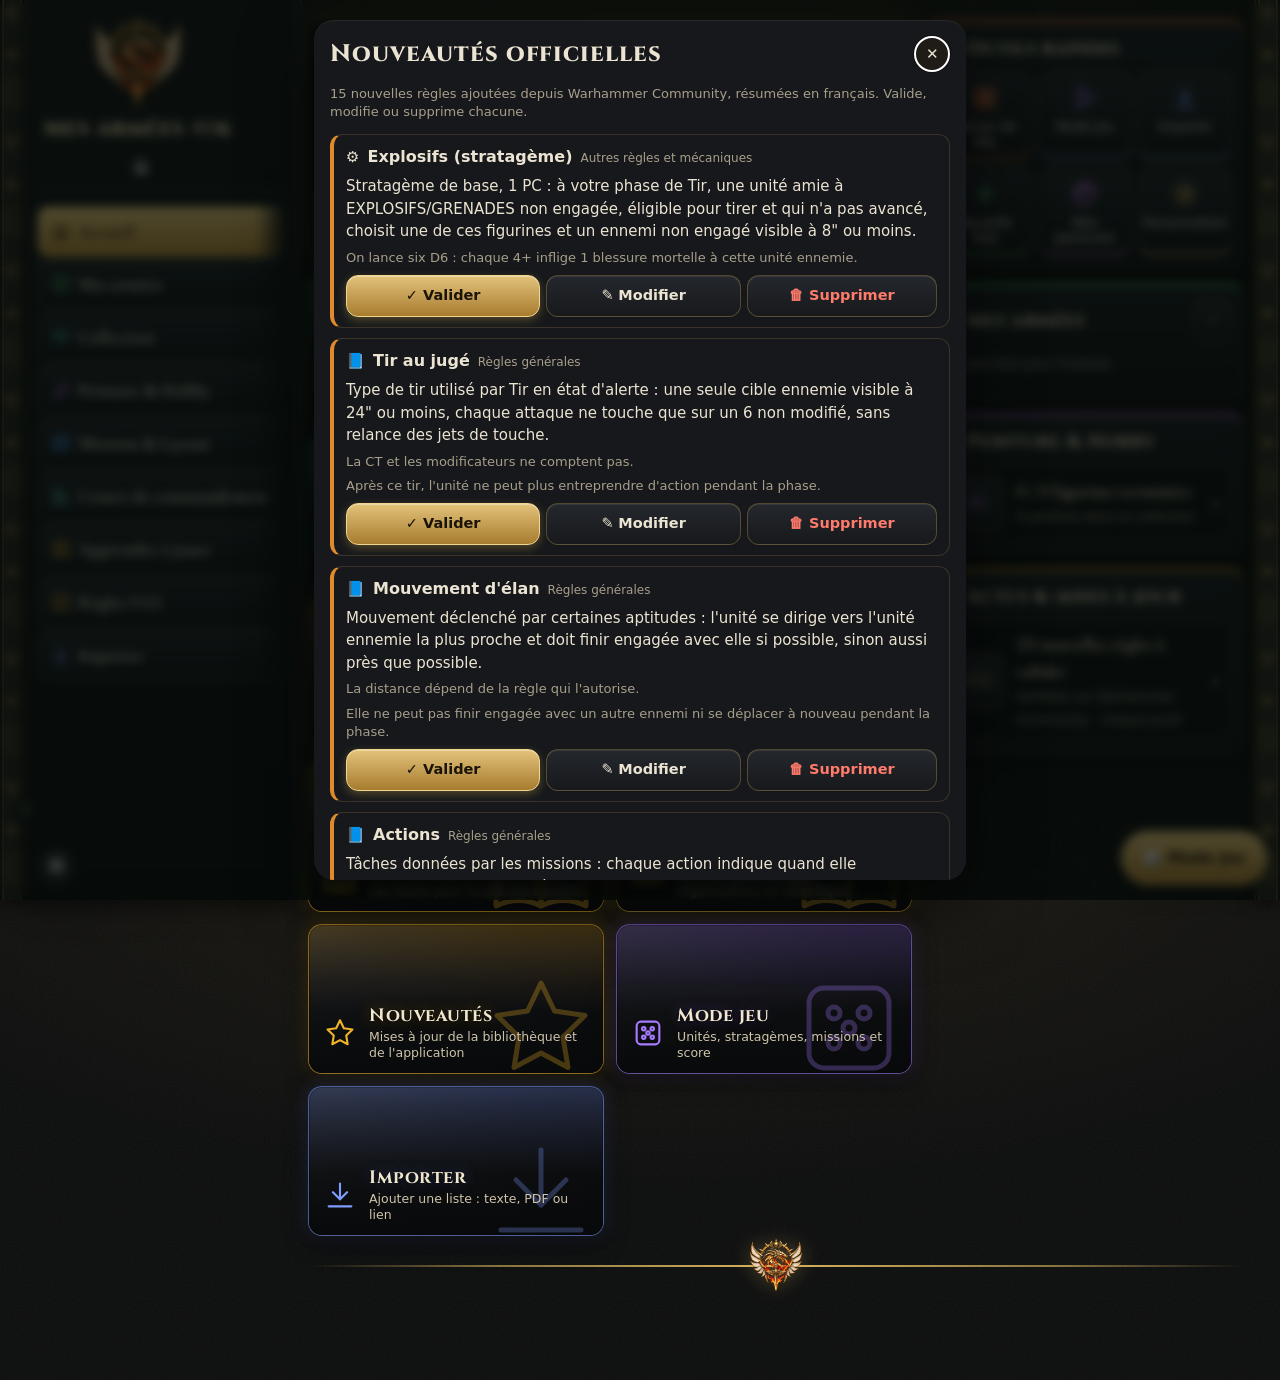
==== index.html @ 8fba01e7 "Noms ALN validés : aptitudes, unités, détachements, améliorations (maj 81)" ====
<!DOCTYPE html>
<html lang="fr">
<head>
<meta charset="utf-8">
<meta name="viewport" content="width=device-width, initial-scale=1, viewport-fit=cover">
<title>Mes armées 40k</title>
<style>
:root{--bg:#eef1ee;--card:#fff;--tx:#14211b;--mu:#5f6f66;--ac:#1c8c64;--ac2:#0f5c42;--bd:#d5ddd8;--sh:0 4px 18px rgba(20,40,30,.12);box-sizing:border-box;padding-top:env(safe-area-inset-top,0px);padding-bottom:env(safe-area-inset-bottom,0px)}
@media(prefers-color-scheme:dark){:root:not([data-theme="light"]){--bg:#0d1511;--card:#16211b;--tx:#e6efe9;--mu:#8fa398;--ac:#3ddc97;--ac2:#1c8c64;--bd:#27382f;--sh:0 4px 22px rgba(0,0,0,.5);color-scheme:dark}}
html,body{margin:0;height:100%}body{background:var(--bg);color:var(--tx);font:15px/1.5 system-ui,-apple-system,sans-serif}
header{position:sticky;top:0;z-index:5;background:linear-gradient(135deg,var(--ac2),#0b2a20);color:#fff;padding:14px 16px;box-shadow:var(--sh)}
header h1{margin:0 0 8px;font-size:20px;letter-spacing:.5px}header h1 small{font-weight:400;opacity:.75;font-size:13px;margin-left:8px}
nav{display:flex;gap:6px;flex-wrap:nowrap;overflow-x:auto}
nav button{flex:none;white-space:nowrap;background:rgba(255,255,255,.12);color:#fff;border:0;border-radius:20px;padding:6px 14px;cursor:pointer;font:inherit}
nav button.on{background:#fff;color:var(--ac2);font-weight:600}
main{max-width:980px;margin:auto;padding:16px}
.grid{display:grid;grid-template-columns:repeat(auto-fill,minmax(270px,1fr));gap:12px}
.card{background:var(--card);border:1px solid var(--bd);border-radius:12px;padding:12px;box-shadow:var(--sh);margin-bottom:12px}
.grid .card{margin:0}.hv{cursor:pointer;transition:transform .15s}.hv:hover{transform:translateY(-3px)}
.row{display:flex;flex-wrap:wrap;gap:12px;align-items:center}
.img{width:72px;height:72px;border-radius:10px;background:var(--bd);object-fit:cover;flex:none;display:flex;align-items:center;justify-content:center;color:var(--mu);font-size:11px}
.chips{display:flex;flex-wrap:wrap;gap:4px;margin-top:6px}.chips span{background:var(--bg);border-radius:6px;padding:1px 7px;font-size:12px;color:var(--mu)}.chips b{color:var(--tx)}
.b{background:var(--card);color:var(--tx);border:1px solid var(--bd);border-radius:8px;padding:6px 12px;cursor:pointer;font:inherit}
.b.p{background:var(--ac);color:#fff;border-color:var(--ac)}.b.x{color:#c0392b;padding:4px 8px}
.mu{color:var(--mu);font-size:13px}.cap{text-transform:capitalize}.pre{white-space:pre-wrap}.w{overflow-x:auto}
table{border-collapse:collapse;width:100%;margin:6px 0;font-size:14px}td,th{border-bottom:1px solid var(--bd);padding:4px 8px;text-align:center}th{color:var(--mu);font-weight:600;font-size:12px}
.sg{display:grid;grid-template-columns:repeat(6,1fr);gap:6px;margin:8px 0}.sg label{display:block;font-size:11px;color:var(--mu);text-align:center}
.sx{background:linear-gradient(var(--card),var(--bg));border:1px solid var(--bd);border-radius:10px;text-align:center;padding:6px 0}.sx i{display:block;font-style:normal;font-size:11px;color:var(--mu)}.sx b{font-size:20px;color:var(--ac)}
input,textarea{background:var(--bg);color:var(--tx);border:1px solid var(--bd);border-radius:8px;padding:6px;font:inherit;max-width:100%;box-sizing:border-box}
.sg input,label>input,label>textarea{width:100%}label{display:block;font-size:12px;color:var(--mu);margin-top:6px}
.wr{display:grid;grid-template-columns:minmax(120px,2fr) repeat(6,minmax(44px,1fr)) minmax(110px,2fr) auto;gap:4px;margin-bottom:4px;min-width:640px}
.ov{position:fixed;inset:0;z-index:20;background:rgba(5,12,9,.6);backdrop-filter:blur(5px);display:flex;align-items:center;justify-content:center;padding:14px;animation:f .2s}
.pn{background:var(--card);border-radius:16px;box-shadow:0 20px 60px rgba(0,0,0,.5);width:min(780px,100%);max-height:90vh;overflow:auto;padding:18px;animation:u .25s}
@keyframes f{from{opacity:0}}@keyframes u{from{transform:translateY(24px) scale(.97);opacity:0}}
.top{display:flex;justify-content:space-between;gap:8px;align-items:flex-start}h2{margin:0;font-size:22px}h4{margin:16px 0 4px;color:var(--ac)}
details.card summary{cursor:pointer}
.hv{position:relative}.hv>.row{padding-right:26px}
.xx{position:absolute;top:6px;right:8px;width:26px;height:26px;border-radius:50%;border:1px solid var(--bd);background:var(--card);color:#c0392b;cursor:pointer;font-size:13px;line-height:1;z-index:1}.xx:hover{background:#c0392b;color:#fff}
.stp{display:inline-flex;align-items:center;gap:4px}.stp .b{padding:4px 8px}.sc{min-width:34px;text-align:center;font-size:19px}
.bt{display:grid;grid-template-columns:repeat(auto-fit,minmax(250px,1fr));gap:12px;margin-bottom:12px}.bt .card{margin:0}.pl input{width:100%;font-size:18px;font-weight:700}
select{background:var(--bg);color:var(--tx);border:1px solid var(--bd);border-radius:8px;padding:6px;font:inherit;max-width:100%;box-sizing:border-box}
#sb{width:100%}.hbn{position:absolute;top:12px;right:12px}.hbn button{background:rgba(255,255,255,.15);color:#fff;border:0;border-radius:20px;padding:5px 10px;cursor:pointer;font:inherit;margin-left:4px}
.bn{height:130px;margin:0 -18px 12px;border-radius:0;background-size:cover;background-position:center}
.vtag{display:inline-block;background:var(--ac);color:#fff;border-radius:20px;padding:2px 10px;font-size:12px;margin:0 6px 8px 0}
.hv.v{padding-left:32px}.vr{position:absolute;left:0;top:0;bottom:0;width:20px;background:var(--ac);color:#fff;font-size:10px;writing-mode:vertical-rl;display:flex;align-items:center;justify-content:center;border-radius:12px 0 0 12px;letter-spacing:.5px}
.fh{border-radius:14px;padding:18px;color:#fff;background:linear-gradient(135deg,var(--ac2),#0b2a20) center/cover;display:flex;flex-wrap:wrap;align-items:center;gap:10px;margin:20px 0 10px}.fh h2{font-size:30px;text-transform:uppercase;letter-spacing:1px;margin:0;flex:1;min-width:160px;text-shadow:0 2px 8px rgba(0,0,0,.6)}.mu2{font-size:13px;opacity:.85}
.mb{position:sticky;top:0;z-index:3;margin:-18px -18px 12px;padding:10px 14px;background:var(--card);border-bottom:1px solid var(--bd);display:flex;justify-content:space-between;align-items:center;gap:8px}
.cx{font-size:18px;min-width:44px;min-height:44px;border-radius:50%;padding:0}
.sv{position:sticky;bottom:0;z-index:3;margin:14px -18px -18px;padding:10px 14px;background:var(--card);border-top:1px solid var(--bd)}.sv .b{width:100%;padding:12px;font-size:16px}
.tile.sel{outline:3px solid var(--ac);outline-offset:-3px}.tile.sel::after{content:"";position:absolute;inset:0;background:rgba(28,140,100,.28)}.ck{position:absolute;top:5px;right:5px;width:24px;height:24px;border-radius:50%;border:2px solid #fff;background:rgba(0,0,0,.45);color:#fff;font-size:14px;line-height:20px;text-align:center;z-index:2;font-weight:700}.tile.sel .ck{background:var(--ac)}.csb{display:flex;flex-wrap:wrap;gap:8px;align-items:center;justify-content:space-between;position:sticky;top:0;z-index:6;margin:8px 0 6px}.b[disabled]{opacity:.45;pointer-events:none}.tiles{display:grid;grid-template-columns:repeat(auto-fill,minmax(96px,1fr));gap:8px}
.tile{position:relative;aspect-ratio:1;border-radius:12px;background:linear-gradient(135deg,var(--ac2),#0b2a20) center/cover;overflow:hidden;cursor:pointer;display:flex;align-items:flex-end;box-shadow:var(--sh)}
.tn{width:100%;padding:18px 6px 5px;background:linear-gradient(transparent,rgba(0,0,0,.85));color:#fff;font-size:11px;line-height:1.15;text-transform:capitalize;text-align:center;word-break:break-word}
.xx.s{width:24px;height:24px;top:3px;right:3px;font-size:11px;opacity:.9}
.vb{position:absolute;left:0;top:0;bottom:0;width:15px;background:var(--ac);color:#fff;font-size:9px;writing-mode:vertical-rl;display:flex;align-items:center;justify-content:center;letter-spacing:.3px;white-space:nowrap}.tile .vb~.tn{padding-left:20px}.tn i{font-style:normal;opacity:.85;font-size:10px}
.led{display:inline-block;border:1px solid var(--ac);color:var(--ac);border-radius:6px;padding:0 6px;font-size:11px;margin-left:6px;white-space:nowrap}.an{color:var(--ac);font-weight:700}
.an[data-act]{cursor:pointer}
.hlm{background:#ffe066;color:#222;border-radius:3px;padding:0 1px;cursor:pointer}
.sbd{display:grid;grid-template-columns:1fr 1fr;gap:10px;margin-bottom:12px}.sbd .card{margin:0}
.pl2{border-top:5px solid var(--ac)}.pl2 .pname{width:100%;font-size:17px;font-weight:700;text-align:center}.pl2 .tot{font-size:46px;font-weight:800;text-align:center;line-height:1.1;margin-top:6px}
.pl2 details input{width:100%;margin-top:6px}.pl2 summary{cursor:pointer;margin-top:8px}
.tt{display:flex;gap:6px;margin-bottom:12px}.tc{flex:1;min-height:44px;border-radius:10px;border:1px solid var(--bd);background:var(--card);color:var(--tx);font:inherit;font-weight:700;cursor:pointer}.tc.on{background:var(--ac);color:#fff;border-color:var(--ac)}
.srow{display:flex;align-items:center;justify-content:space-between;gap:8px;margin:8px 0}.srow .lab{font-size:13px;color:var(--mu)}
.img{overflow:hidden}.img>img{width:100%;height:100%;object-fit:cover;display:block}
.frs{width:200px;height:200px;margin:0 auto 8px;border-radius:12px;overflow:hidden;background:var(--bd)}.frs img{width:100%;height:100%;object-fit:cover;display:block}
.ti{position:absolute;inset:0;width:100%;height:100%;object-fit:cover}.tn{position:relative}.vb{z-index:1}
.sech{margin:20px 0 8px;padding:6px 12px;background:var(--ac);color:#fff;border-radius:8px;font-size:13px;font-weight:700;letter-spacing:.8px;text-transform:uppercase}
.apn{margin:6px 0}.apn .an{display:inline-block;background:var(--bg);border:1px solid var(--bd);border-radius:14px;padding:2px 10px;margin:0 4px 4px 0}.apn .an.hl{background:#ffe066;color:#222;border-color:#f5b800}
[data-hlz]>p{background:var(--bg);border:1px solid var(--bd);border-radius:10px;padding:8px 12px;margin:8px 0}[data-hlz]>p.hlp{background:rgba(255,224,102,.22);border-left:4px solid #f5b800}
.pn table th{background:var(--bg);color:var(--tx);font-size:12px}.pn table tr:nth-child(even) td{background:rgba(127,127,127,.07)}.sx b{font-size:24px}.sx{padding:8px 0}
.ft{display:flex;gap:6px;overflow-x:auto;margin:10px 0;padding-bottom:2px}.fc{flex:none;max-width:210px;overflow:hidden;text-overflow:ellipsis;white-space:nowrap;border:1px solid var(--bd);background:var(--card);color:var(--tx);border-radius:20px;padding:6px 12px;font:inherit;cursor:pointer;display:flex;align-items:center;gap:6px}.fc img{width:20px;height:20px;border-radius:50%;object-fit:cover}.fc.on{background:var(--ac);color:#fff;border-color:var(--ac)}
.ctl{display:inline-flex;align-items:center;gap:4px}.sb2{min-width:46px;min-height:46px;border-radius:12px;border:1px solid var(--bd);background:var(--card);color:var(--tx);font:inherit;font-size:18px;font-weight:700;cursor:pointer}.sb2.sm{min-width:38px;min-height:38px;font-size:13px;opacity:.8}.sb2:active{background:var(--ac);color:#fff}
.val{min-width:38px;text-align:center;font-size:24px}.pn2{font-weight:700;font-size:16px;margin-bottom:4px}
@media(max-width:420px){.sbd{gap:6px}.pl2 .tot{font-size:38px}.sb2{min-width:42px}.sb2.sm{min-width:34px}}
#hlb{position:fixed;left:50%;bottom:90px;transform:translateX(-50%);z-index:70;display:none;box-shadow:var(--sh);padding:10px 16px;font-size:15px}.hl{background:#ffe066;color:#222;border-radius:4px;padding:0 3px}.hlp{background:rgba(255,224,102,.22);border-left:3px solid #f5b800;padding:4px 8px;border-radius:6px}
.opb{border:1px solid var(--ac);border-left-width:4px;border-radius:8px;padding:8px 10px;margin:10px 0;background:var(--bg);white-space:pre-wrap}
.w table{min-width:540px}.ovd{align-items:center!important;padding:14px!important}.opt{display:flex;gap:10px;align-items:flex-start;border:2px solid var(--bd);border-radius:12px;padding:10px;margin:6px 0;cursor:pointer;background:var(--card)}
.opt.on{border-color:var(--ac);background:color-mix(in srgb,var(--ac) 14%,var(--card))}
.opt .rd{width:20px;height:20px;border-radius:50%;border:2px solid var(--mu);flex:none;margin-top:1px;box-sizing:border-box}
.opt.on .rd{border-color:var(--ac);background:radial-gradient(circle,var(--ac) 45%,transparent 50%)}
.bdg{display:inline-block;border-radius:10px;padding:1px 9px;font-size:12px;font-weight:600;margin-left:6px;vertical-align:middle;background:color-mix(in srgb,var(--ac) 20%,var(--card));color:var(--tx)}
.ba{display:grid;grid-template-columns:1fr 1fr;gap:6px;margin-top:6px;align-items:start}.ba .bx{padding:6px;font-size:12px;border-radius:10px}.ba .bx h4{font-size:13px;margin:4px 0}.ba .sg{grid-template-columns:repeat(3,1fr);gap:3px;margin:4px 0}.ba .sx{padding:3px 0;border-radius:7px}.ba .sx i{font-size:9px}.ba .sx b{font-size:15px}.ba .sech{font-size:10px;padding:3px 6px;margin:8px 0 4px;letter-spacing:.4px}.ba .bh b{font-size:11px}.ba .bdg{font-size:10px;padding:1px 6px}.ba p{font-size:12px;overflow-wrap:anywhere}.ba .an{font-size:11px}.wl{border-top:1px solid var(--bd);padding:3px 2px;overflow-wrap:anywhere}.wf{display:flex;flex-wrap:wrap;gap:1px 6px;font-size:11px}.wf i{font-style:normal;color:var(--mu)}.bx{border:2px solid var(--bd);border-radius:12px;padding:8px;min-width:0;transition:opacity .15s}.bx.cbo{border-color:rgba(214,69,65,.55)}.bx.cbn{border-color:rgba(28,140,100,.6)}.bx.off{opacity:.45}.bh{display:flex;flex-wrap:wrap;gap:6px;align-items:center;justify-content:space-between}.bdg.x{background:rgba(214,69,65,.18)}.bdg.k{background:color-mix(in srgb,#888 25%,var(--card))}
.pn.dlgp{width:min(420px,100%)!important;height:auto!important;border-radius:16px!important}
.pn.na,.ov.na{animation:none}
#ts{position:fixed;left:50%;bottom:24px;transform:translateX(-50%) translateY(20px);background:#111;color:#fff;padding:8px 16px;border-radius:20px;opacity:0;pointer-events:none;transition:.25s;z-index:60}#ts.show{opacity:1;transform:translateX(-50%)}
@media(max-width:700px){main{padding:12px}.ov{padding:0;align-items:stretch}.pn{width:100%;max-height:none;border-radius:0}input,textarea,select{font-size:16px}.fh h2{font-size:24px}.b{min-height:38px}}
[data-hlz]>p.hlp{background:#ffe066;color:#222;border-color:#f5b800;border-left:5px solid #f5b800}[data-hlz]>p.hlp .an{background:transparent;color:#222;border:0;padding:0;text-decoration:underline}[data-hlz]>p.hlp .pre,[data-hlz]>p.hlp .hl{color:#222}[data-hlz]>p.fold{display:none}[data-hlz]>p.fold .an{color:var(--mu)}.apn .an.fold{opacity:.2;filter:grayscale(1)}#bar{position:fixed;left:0;right:0;bottom:0;z-index:15;display:flex;background:var(--card);border-top:1px solid var(--bd);box-shadow:0 -4px 18px rgba(0,0,0,.18);padding-bottom:env(safe-area-inset-bottom,0)}
#bar button{flex:1;border:0;background:none;color:var(--mu);padding:7px 2px 5px;font:inherit;font-size:11px;display:flex;flex-direction:column;align-items:center;gap:1px;cursor:pointer}
#bar button i{font-style:normal;font-size:21px;line-height:1.1}#bar button.on{color:var(--ac);font-weight:700}
main{padding-bottom:92px}
header.hpl{padding:8px 12px}header.hpl h1{font-size:16px;margin:0 0 4px}header.hpl .hbn{display:none}
.mzb{flex:1 0 100%;display:flex;flex-direction:column;gap:5px}.mzb button{background:rgba(255,255,255,.14);color:#fff;border:0;border-radius:12px;font:inherit;cursor:pointer;min-height:34px;min-width:34px;padding:0 10px;font-weight:700}
.mbt{display:flex;gap:5px}.mbt .mbtc{flex:1;padding:0;min-height:28px}.mbt .mbtc.on{background:#fff;color:var(--ac2)}
.mbp{display:grid;grid-template-columns:1fr 1fr;gap:6px}.mbq{background:rgba(255,255,255,.1);border-radius:12px;padding:4px 8px;display:flex;flex-direction:column;gap:3px;min-width:0}
.mbl{display:flex;align-items:baseline;gap:5px;cursor:pointer;min-width:0}.mbl b{font-size:20px;line-height:1}.mbn{font-size:12px;opacity:.85;overflow:hidden;text-overflow:ellipsis;white-space:nowrap;flex:1}.mzb small{font-size:10px;opacity:.7}
.mbc{display:flex;align-items:center;gap:6px;justify-content:space-between}.mbc b{font-size:19px}
.psb{position:static}.psb input{width:100%;font-size:16px}
.pu,.pg{background:var(--card);border:1px solid var(--bd);border-radius:14px;box-shadow:var(--sh);margin-bottom:10px;overflow:hidden}
.pu>summary,.pg>summary{list-style:none;display:flex;gap:10px;align-items:center;padding:10px;cursor:pointer}.pu>summary::-webkit-details-marker,.pg>summary::-webkit-details-marker,.pr>summary::-webkit-details-marker{display:none}
.pu>summary::after,.pg>summary::after{content:"▾";margin-left:auto;color:var(--mu);transition:transform .15s}.pu[open]>summary::after,.pg[open]>summary::after{transform:rotate(180deg)}
.pw{width:48px;height:48px;border-radius:10px;overflow:hidden;background:var(--bd);flex:none}.pw img{width:100%;height:100%;object-fit:cover;display:block}.pm{flex:1;min-width:0}
.psx{display:flex;gap:4px;margin-top:4px;flex-wrap:wrap}.psx span{background:var(--bg);border-radius:8px;padding:1px 7px;font-size:11px;color:var(--mu)}.psx b{color:var(--tx);font-size:15px;margin-left:3px}
.pb{padding:0 10px 10px;border-top:1px solid var(--bd)}.pg>summary{font-size:16px}.pg{padding-bottom:2px}
.pr{margin:0 10px 8px;background:var(--bg);border-radius:10px;padding:6px 10px}.pr>summary{cursor:pointer;list-style:none;font-weight:600;color:var(--ac)}.pr p{margin:6px 0 2px}
.ps{margin:0 10px 8px;padding:8px 10px;border:1px solid var(--bd);border-left:4px solid var(--ac);border-radius:10px;background:var(--card)}.psh{display:flex;justify-content:space-between;gap:8px;align-items:center}.ps p{margin:4px 0 0}
.cpb{background:var(--ac);color:#fff;border-radius:10px;padding:1px 10px;font-weight:700;white-space:nowrap}
.pph{display:flex;gap:6px;overflow-x:auto;margin-top:8px}.pph button{flex:none;border:1px solid var(--bd);background:var(--bg);color:var(--tx);border-radius:16px;padding:5px 12px;font:inherit;cursor:pointer}.pph button.on{background:var(--ac);color:#fff;border-color:var(--ac)}
#fab{position:fixed;right:14px;bottom:calc(16px + env(safe-area-inset-bottom,0px));z-index:15;border:0;border-radius:28px;background:var(--ac);color:#fff;font:inherit;font-weight:700;padding:13px 20px;box-shadow:0 6px 20px rgba(0,0,0,.35);cursor:pointer;font-size:16px}
#bar button.end{color:#d64541}#bar button.end i{filter:none}
details.eq{margin:20px 0 8px}details.eq>summary{padding:6px 12px;background:var(--ac);color:#fff;border-radius:8px;font-size:13px;font-weight:700;letter-spacing:.8px;text-transform:uppercase;cursor:pointer;list-style:none}details.eq>summary::-webkit-details-marker{display:none}details.eq>summary::after{content:"▾";float:right;transition:transform .15s}details.eq[open]>summary::after{transform:rotate(180deg)}details.eq>p{margin:8px 2px 0}
.pu{transition:margin .15s,box-shadow .15s,border-color .15s}.pu[open]{margin-left:-6px;margin-right:-6px;border:2px solid var(--ac);box-shadow:0 8px 26px rgba(0,0,0,.28)}.pu[open]>summary{padding:15px 14px}.pu[open]>summary b.cap{font-size:19px}.pu[open] .psx span{font-size:12px;padding:2px 9px}.pu[open] .psx b{font-size:18px}.pu[open]>.pb{padding:2px 14px 14px;font-size:16px}
main.gm{padding:8px 8px 92px}
.pu>summary{padding:14px 12px;gap:12px}.pu>summary b.cap{font-size:18px}.pw{width:58px;height:58px}.psx{gap:5px;margin-top:6px}.psx span{font-size:12px;padding:2px 9px}.psx b{font-size:17px}
.pu[open]{margin-left:-4px;margin-right:-4px}.pu[open]>summary{padding:18px 14px}.pu[open]>summary b.cap{font-size:23px}.pu[open] .psx span{font-size:13px;padding:3px 10px}.pu[open] .psx b{font-size:21px}
.pu[open]>.pb{font-size:17px;padding:4px 14px 16px}.pu[open] .w table{font-size:15px}.pu[open] .sech{font-size:14px;padding:8px 12px}.pu[open] [data-hlz]>p{padding:10px 14px}
details.eq{margin:12px 0 6px}details.eq>summary{padding:4px 10px;font-size:12px;letter-spacing:.4px;background:var(--bg);color:var(--ac);border:1px solid var(--bd)}details.eq>p{font-size:14px;margin:6px 2px 0}.pu[open] details.eq>p{font-size:14px}
.psb{padding:8px 10px;margin-bottom:8px}.psb .row{margin-top:6px!important}.psb .b{padding:3px 10px;min-height:32px;font-size:13px}.psb input{padding:8px 10px}
.pu{background:var(--card);border:1px solid var(--bd);border-radius:14px;box-shadow:var(--sh);margin-bottom:6px;overflow:hidden;padding:10px 12px}
.pu.open{margin-left:-2px;margin-right:-2px;border:2px solid var(--ac);box-shadow:0 6px 22px rgba(0,0,0,.25)}
.puh{display:flex;gap:10px;align-items:center;cursor:pointer}.puh .pm{flex:1;min-width:0}.puh b.cap{font-size:17px}.pu.open .puh b.cap{font-size:20px}
.puh .car{color:var(--mu);transition:transform .15s}.pu.open .car{transform:rotate(180deg)}
.pu .pw{width:46px;height:46px}.pu .psx{display:flex;gap:4px;margin-top:8px;flex-wrap:wrap;cursor:pointer}.pu .psx span{font-size:11px;padding:2px 8px}.pu .psx b{font-size:16px}.pu.open .psx b{font-size:18px}
.pu.open>.pb{font-size:16px;border-top:1px solid var(--bd);margin:10px -12px 0;padding:2px 12px 4px}
.pu.open .sech{font-size:13px;padding:7px 12px}.pu.open [data-hlz]>p{padding:9px 12px}.pu.open .w table{font-size:14px}
.pgrp{margin-bottom:10px}.pgrp>.pu:not(:last-child){margin-bottom:6px}
.pu.pl2{margin:0 0 6px 16px;border:1px solid var(--bd);border-left:4px solid #e08a2c;border-radius:10px;padding:6px 10px;box-shadow:none}.pu.pl2.open{margin-left:12px;border:2px solid #e08a2c;border-left-width:4px}
.pu.pl2 .puh b.cap{font-size:14px}.pu.pl2.open .puh b.cap{font-size:16px}.pu.pl2 .pw{width:32px;height:32px}.pu.pl2 .psx{margin-top:5px}.pu.pl2 .psx span{font-size:10px;padding:1px 6px}.pu.pl2 .psx b{font-size:13px}.pu.pl2.open .psx b{font-size:15px}
.ptag{background:#e08a2c;color:#fff;border-radius:8px;padding:0 7px;font-size:11px;font-weight:600;vertical-align:middle}
details.op{margin-top:8px;border:1px solid #d9a93a;background:rgba(240,190,60,.16);border-radius:10px;padding:5px 10px}details.op>summary{cursor:pointer;list-style:none;display:flex;gap:8px;align-items:baseline;font-size:13px}details.op>summary::-webkit-details-marker{display:none}.opn{flex:1;min-width:0;overflow:hidden;text-overflow:ellipsis;white-space:nowrap;opacity:.9}details.op>p{margin:6px 0 2px;font-size:14px}
#bar button{font-size:10.5px}
.bzh{display:grid;grid-template-columns:1fr 1fr;gap:8px}
.bzp{background:linear-gradient(165deg,color-mix(in srgb,var(--c) 92%,#000),color-mix(in srgb,var(--c) 42%,#000));color:#fff;border-radius:18px;padding:12px 10px;text-align:center;box-shadow:var(--sh);min-width:0}
.bzn{width:100%;background:rgba(0,0,0,.2);border:0;border-radius:10px;color:#fff;text-align:center;font:inherit;font-weight:700;padding:5px;font-size:15px}
.bzs{font-size:56px;font-weight:800;line-height:1.05;margin-top:6px;font-variant-numeric:tabular-nums}
.bzu{font-size:12px;opacity:.95;min-height:20px}.bzl{background:rgba(255,255,255,.26);border-radius:10px;padding:1px 8px;font-weight:700;margin-left:4px}
.bzc{display:flex;align-items:center;justify-content:space-between;margin-top:8px;background:rgba(0,0,0,.22);border-radius:14px;padding:4px}
.bzc span{display:flex;flex-direction:column;line-height:1.05}.bzc b{font-size:25px}.bzc small{font-size:10px;opacity:.85}
.bzk{min-width:46px;min-height:46px;border:0;border-radius:14px;background:var(--bg);color:var(--tx);font:inherit;font-size:17px;font-weight:700;cursor:pointer;padding:0 8px;touch-action:manipulation}.bzk:active{transform:scale(.93)}
.bzk.c{background:rgba(255,255,255,.24);color:#fff;font-size:24px;min-width:42px;min-height:42px;padding:0}.bzk.sm{min-width:38px;font-size:13px;opacity:.8;padding:0 4px}
.bzbar{display:flex;height:10px;border-radius:6px;overflow:hidden;margin:10px 2px}.bzbar i{display:block;transition:width .25s}
.bzt{display:grid;grid-template-columns:repeat(5,1fr);gap:6px;margin-bottom:10px}.bzt button{border:1px solid var(--bd);background:var(--card);color:var(--tx);border-radius:12px;padding:6px 0;font:inherit;cursor:pointer;display:flex;flex-direction:column;align-items:center;gap:1px}.bzt b{font-size:15px}.bzt small{font-size:11px;color:var(--mu)}.bzt button.on{background:var(--ac);border-color:var(--ac);color:#fff}.bzt button.on small{color:rgba(255,255,255,.88)}
.bzcard{background:var(--card);border:1px solid var(--bd);border-radius:16px;box-shadow:var(--sh);padding:10px 12px;margin-bottom:10px}details.bzcard>summary{cursor:pointer;font-weight:600}
.bzth{display:flex;flex-direction:column;margin-bottom:6px}.bzth b{font-size:19px}
.bzr{border-left:5px solid var(--c);padding:4px 0 4px 10px;margin:10px 0}.bzrn{font-weight:700;display:flex;justify-content:space-between;align-items:baseline;color:var(--c)}.bzrn span{color:var(--mu);font-weight:400;font-size:12px}
.bzrow{display:flex;align-items:center;justify-content:space-between;margin:6px 0}.bzrow>span:first-child{color:var(--mu);font-size:13px}
.bzct{display:inline-flex;align-items:center;gap:4px}.bzct b{min-width:36px;text-align:center;font-size:28px;font-variant-numeric:tabular-nums}
.wz table{min-width:0!important;table-layout:fixed;width:100%;border-spacing:0;font-size:13.5px!important}.wz th,.wz td{padding-left:2px!important;padding-right:2px!important}.wz th:nth-child(1){width:33%}.wz th:nth-child(2){width:15%}.wz td.wzn{overflow-wrap:anywhere;hyphens:auto}.wz tr.wzr td{height:34px}.wz th:first-child{padding-left:8px!important}.wz tr.wzr td.wzn{padding-left:6px!important}.wz tr.wtc td{padding-left:10px!important;padding-right:8px!important}.wz .w,.w.wz{overflow-x:visible}.wz th:first-child{text-align:left}
.wz tr.wzr td{background:transparent!important;border-top:1px solid var(--bd);padding:7px 6px 5px}
.wz tr.wzr td.wzn{text-align:left;font-weight:700;border-left:4px solid var(--wc);padding-left:8px;color:var(--wc)}
.wz tr.wzr.r{--wc:#d12f2f}.wz tr.wzr.m{--wc:#2a6fd6}
.wz tr.wzr.r td{background:rgba(209,47,47,.09)!important}.wz tr.wzr.m td{background:rgba(42,111,214,.09)!important}
.wz tr.wzr td:not(.wzn){color:var(--tx)}
.wti{display:inline-flex;vertical-align:-3px;margin-right:5px}
.wz tr.wtc td{font-size:12.5px;padding:3px 8px 6px 12px;text-align:left;border-left:4px solid var(--wc);line-height:1.35;background:rgba(255,214,64,.28)!important;color:var(--tx);font-style:italic}
.wz tr.wtc.r{--wc:#d12f2f}.wz tr.wtc.m{--wc:#2a6fd6}
@media(prefers-color-scheme:dark){:root:not([data-theme="light"]) .wz tr.wzr.r{--wc:#ff6b6b}:root:not([data-theme="light"]) .wz tr.wzr.m{--wc:#6aa8ff}:root:not([data-theme="light"]) .wz tr.wtc.r{--wc:#ff6b6b}:root:not([data-theme="light"]) .wz tr.wtc.m{--wc:#6aa8ff}:root:not([data-theme="light"]) .wz tr.wtc td{background:rgba(255,214,64,.16)!important}}
.wz tr.wts td{border:0!important;padding:0!important;height:8px!important;background:transparent!important}.wz tr.wts.g td{height:14px!important}
.wz tr.wtg td{border:0!important;background:transparent!important;text-align:left;font-weight:800;font-size:12px;letter-spacing:.6px;text-transform:uppercase;padding:6px 2px 4px!important;color:var(--wc);border-bottom:2px solid var(--wc)!important}
.wz tr.wtg.r{--wc:#d12f2f}.wz tr.wtg.m{--wc:#2a6fd6}.wzk{display:inline-block;min-width:18px;padding:0 5px;border-radius:9px;background:var(--wc);color:#fff;font-size:11px;text-align:center;margin-left:4px;letter-spacing:0}
.wz tr.wzr td{border-top:0!important;border-bottom:0!important}.wz tr.wzr td:last-child{border-top-right-radius:8px}.wz tr.wzr td.wzn{border-top-left-radius:8px}
.wz tr.wtc td{border-bottom:0!important;border-top:1px dashed rgba(0,0,0,.12)!important}.wz tr.wtc td{border-bottom-right-radius:8px;border-bottom-left-radius:8px}
@media(prefers-color-scheme:dark){:root:not([data-theme="light"]) .wz tr.wtg.r{--wc:#ff6b6b}:root:not([data-theme="light"]) .wz tr.wtg.m{--wc:#6aa8ff}:root:not([data-theme="light"]) .wzk{color:#111}}
.wz tr.wtc td{background:transparent!important;font-style:normal!important;padding:2px 8px 8px 10px!important;line-height:1.2!important}.wz tr.wtc.r td{background:rgba(209,47,47,.09)!important}.wz tr.wtc.m td{background:rgba(42,111,214,.09)!important}
.wzp{display:inline-block;margin:3px 5px 0 0;padding:3px 9px;border-radius:7px;background:rgba(255,205,40,.55);color:#3d2f00;font-size:12.5px;font-weight:700;border:1px solid rgba(190,145,0,.45)}
@media(prefers-color-scheme:dark){:root:not([data-theme="light"]) .wzp{background:rgba(255,205,40,.25);color:#ffe9a0;border-color:rgba(255,205,40,.4)}}
.mzl{margin:34px -6px 10px;border:3px solid #e08a2c;border-radius:14px;background:rgba(224,138,44,.07);padding:0 8px 10px;position:relative}
.mzl::before{content:"";position:absolute;left:50%;top:-24px;width:3px;height:20px;background:#e08a2c;transform:translateX(-50%)}
.mzlh{display:flex;align-items:center;gap:10px;margin:0 -8px 8px;padding:10px 12px;background:#e08a2c;color:#fff;border-radius:10px 10px 0 0}
.mzlh .pw{width:38px;height:38px;flex:none;border-radius:50%;overflow:hidden;border:2px solid #fff;background:#fff}
.mzlh b{font-size:17px;line-height:1.15;flex:1;text-transform:uppercase;letter-spacing:.3px}
.mzlt{background:#fff;color:#b5651a;font-weight:800;font-size:11px;letter-spacing:.8px;text-transform:uppercase;padding:3px 9px;border-radius:999px;flex:none}
#sy{font-size:11px;font-weight:600;margin-left:8px;opacity:.55;cursor:pointer;vertical-align:middle;padding:2px 4px}#sy[data-s=err]{opacity:1;color:#c0392b}#sy[data-s=run]{opacity:.8}
.abw{border:1px solid #d9a93a;background:rgba(240,190,60,.14);border-radius:10px;padding:8px 12px;margin:10px 0}.abw ul,.abwl{margin:4px 0 8px;padding-left:18px;font-size:13px}.abfx{border:1px solid var(--bd);border-radius:12px;padding:8px 10px;margin:10px 0}.abfi{display:flex;flex-direction:column;border-top:1px solid var(--bd);padding:5px 0;font-size:13px}.abfi span{color:var(--mu)}.abfi.no b{color:#c07a00}.abfh{font-size:12px;color:var(--mu);margin:6px 0}
.mdls{margin:8px 0 4px}.mdl{margin:3px 0;padding:5px 10px;border-left:3px solid var(--ac);background:var(--bg);border-radius:8px;font-size:13px}.mdl small{display:block;color:var(--mu);font-size:12px}
.cfba .bx{cursor:pointer;-webkit-tap-highlight-color:transparent}.cfba .bx.pick{border-color:var(--ac);box-shadow:0 0 0 2px var(--ac)}.cfba .bx.off{opacity:.42}.cfb2{display:flex;justify-content:center;margin:8px 0 2px}.cfb2 .b{min-height:42px}
.dtog{display:flex;align-items:center;gap:8px;font-size:14px;font-weight:700;color:var(--tx);margin:0 0 6px}.dtog input{width:20px;height:20px}.card.doff>.row,.card.doff>p{opacity:.5}

/* ----- lanceur : lecture guidée ----- */
#dzp .dzph{display:flex;align-items:stretch;gap:4px;border:0}#dzp .dzph>span{border-bottom:1px solid var(--bd)}#dzp .dzph>span.on{border-color:var(--ac)}#dzp .dzph>span::after{display:none}.dzph>em{font-style:normal;color:var(--mu);align-self:center;font-size:18px}
.dzph>span{flex:1;display:flex;align-items:center;gap:7px;min-height:44px;padding:5px 8px;border-radius:12px;border:1px solid var(--bd);background:var(--bg);opacity:.6;font-weight:700;font-size:13.5px;border-bottom-width:1px}
.dzph>span.on{opacity:1;border-color:var(--ac);background:color-mix(in srgb,var(--ac) 14%,var(--card));box-shadow:inset 0 0 0 1px var(--ac)}
.dzph>span.dn{opacity:1}.dzph>span.dn>i{background:#2e9d6b;color:#fff}
.dzph .pt{display:flex;flex-direction:column;line-height:1.15;min-width:0}.dzph .pt small{font-size:11px;font-weight:600;color:var(--mu)}
.dzhow{margin:8px 0 2px;padding:8px 10px;border-radius:10px;background:var(--bg);border-left:4px solid var(--ac);font-size:13.5px;line-height:1.35}
.dzlb{font-size:11.5px;letter-spacing:.06em;text-transform:uppercase;font-weight:800;color:var(--mu);margin:0 0 6px}.dzlb small{text-transform:none;letter-spacing:0;font-weight:500;margin-left:6px}
.dzcard .dzlb+.dzab,.dzcard #dzabl{margin-top:10px}
.dzrow2{display:flex;align-items:center;justify-content:space-between;gap:8px;margin-top:6px;min-height:0}
#dzp .dzsx{display:flex;flex-direction:row;align-items:center;gap:10px;margin:0;font-size:13px;color:var(--mu)}#dzp .dzsx .sxc{display:inline-flex;align-items:center;gap:4px}#dzp .dzsx .sxc b{min-width:0;color:var(--tx)}
#dzp .dzadj{opacity:1;margin:0 0 0 auto;align-items:center;gap:6px}.dzadj span{font-size:12px;color:var(--mu)}.dzadj button{width:36px;height:32px;border-radius:9px;font-size:17px}
.dzab{opacity:1;flex-wrap:wrap}.dzab button{min-height:38px;font-size:13px;flex:1 1 46%}
.dzres .suc .tx .pc{font-size:17px;font-weight:800;margin:0}.dzres .suc .tx .pc small{font-size:12px;font-weight:500;color:var(--mu)}

/* ----- statistiques : schémas ----- */
.tk-fd{margin-top:10px;border:1px solid var(--bd);border-radius:12px;padding:6px 10px}.tk-fd summary{cursor:pointer;font-weight:700;font-size:13.5px;min-height:34px;display:flex;align-items:center}
.tk-tabs{display:flex;gap:6px;overflow-x:auto;margin:12px -4px 0;padding:0 4px 4px;scrollbar-width:none}.tk-tabs button{flex:none;min-height:40px;padding:0 14px;border-radius:99px;border:1px solid var(--bd);background:var(--card);color:var(--tx);font:inherit;font-weight:700;font-size:13.5px;cursor:pointer}.tk-tabs button.on{background:var(--ac);border-color:var(--ac);color:#fff}
.tk-wl-leg{display:flex;gap:12px;flex-wrap:wrap;font-size:11.5px;color:var(--mu);margin:4px 0 8px}.tk-wl-leg i{display:inline-block;width:10px;height:10px;border-radius:3px;margin-right:4px;vertical-align:-1px}
.tk-wdl i.v,.tk-wl-leg i.v,.tk-cb i.v{background:#2e9d6b}.tk-wdl i.e,.tk-wl-leg i.e{background:#8d9792}.tk-wdl i.d,.tk-wl-leg i.d,.tk-cb i.d{background:#d1503b}
.tk-wr{display:grid;grid-template-columns:minmax(0,34%) 1fr 46px;gap:8px;align-items:center;padding:7px 0;border-top:1px solid var(--bd)}
.tk-wn{display:flex;flex-direction:column;min-width:0}.tk-wn b{font-size:13.5px;overflow-wrap:anywhere}.tk-wn span{font-size:11px;color:var(--mu)}
.tk-wb{display:flex;height:22px;border-radius:7px;overflow:hidden;gap:2px}.tk-wb i{font-style:normal;color:#fff;font-size:12px;font-weight:800;display:grid;place-items:center;min-width:16px}
.tk-wp{text-align:right;font-size:14px}
.tk-hr{display:grid;grid-template-columns:minmax(0,40%) 1fr 44px;gap:8px;align-items:center;padding:7px 0;border-top:1px solid var(--bd)}
.tk-hn{display:flex;flex-direction:column;min-width:0}.tk-hn b{font-size:13.5px;overflow-wrap:anywhere}.tk-hn span{font-size:11px;color:var(--mu)}
.tk-ht{height:14px;border-radius:7px;background:color-mix(in srgb,var(--tx) 10%,transparent);overflow:hidden}.tk-ht i{display:block;height:100%;border-radius:7px;background:var(--ac)}.tk-hv{text-align:right;font-variant-numeric:tabular-nums}
.tk-tiles{display:grid;grid-template-columns:repeat(3,1fr);gap:8px}.tk-tiles div{border:1px solid var(--bd);border-radius:12px;padding:10px 6px;text-align:center;background:var(--bg)}.tk-tiles b{display:block;font-size:24px;line-height:1.1}.tk-tiles span{font-size:11px;color:var(--mu);line-height:1.2;display:block;margin-top:3px}
.tk-cols{display:flex;align-items:flex-end;gap:6px;height:150px;padding-top:18px;border-bottom:1px solid var(--bd)}.tk-col{flex:1;min-width:0;height:100%;display:flex;flex-direction:column;justify-content:flex-end;align-items:center;gap:3px}.tk-col span{font-size:10px;color:var(--mu);margin-bottom:-18px}
.tk-cb{flex:1;width:100%;display:flex;align-items:flex-end;justify-content:center;gap:2px}.tk-cb i{position:relative;width:42%;max-width:22px;min-height:2px;border-radius:4px 4px 0 0}.tk-cb em{position:absolute;bottom:100%;left:50%;transform:translateX(-50%);font-style:normal;font-size:10px;color:var(--mu);margin-bottom:1px}
.tk-cols+*{margin-top:26px}
@media(prefers-color-scheme:dark){:root:not([data-theme="light"]) .tk-tabs button.on{color:#06261a}}
/* ===== Missions & préparation de bataille ===== */
.ml,.gph{font-size:12px;letter-spacing:.08em;text-transform:uppercase;color:var(--mu);font-weight:700;margin:12px 0 4px}
.mpk{display:grid}.mo{display:flex;gap:10px;align-items:flex-start;width:100%;text-align:left;font:inherit;color:var(--tx);background:var(--card);border:2px solid var(--bd);border-radius:12px;padding:9px 11px;margin:5px 0;cursor:pointer}
.mo.on{border-color:var(--ac);box-shadow:0 0 0 1px var(--ac) inset}
.mo .mi{font-size:22px;line-height:1.15;flex:none;width:28px;text-align:center}.mo .mt{display:block;flex:1;min-width:0}.mo small{color:var(--mu);font-weight:400;margin-left:4px}.mo .md{display:block;font-size:13px;color:var(--mu);margin-top:2px;font-weight:400}
#gp .ov,#gp .pn{animation:none}.gpn{width:min(560px,100%)}.gps{border-top:1px solid var(--bd);margin-top:14px;padding-top:12px}.gps .gph{margin-top:0}
.gps label{display:block;font-size:13px;color:var(--mu);margin-top:8px}.gps label input,.gps label select{width:100%;margin-top:4px}
.gpi{display:grid;grid-template-columns:auto 1fr;gap:4px 12px;margin:10px 0 2px;font-size:14px}.gpi>span{color:var(--mu)}.gpi>b{font-weight:600;text-align:right}
.gnote{font-size:12px;color:var(--mu);margin:6px 0 0}.gsum{display:grid;grid-template-columns:1fr 1fr;gap:8px}
.gsc{border:1px solid var(--bd);border-radius:12px;padding:10px;font-size:13px;min-width:0}.gsc h5{margin:0 0 4px;font-size:11px;letter-spacing:.08em;text-transform:uppercase;color:var(--mu)}.gsc .n{font-size:16px;font-weight:700;overflow-wrap:anywhere}
.gsc .r{margin-top:4px}.gsc .r span{display:block;color:var(--mu);font-size:11px}.gsc .r b{font-weight:600;overflow-wrap:anywhere}
.gpgo{position:sticky;bottom:-18px;background:var(--card);padding:12px 0 2px;margin-top:10px}.gpgo .b{width:100%;padding:13px;font-size:16px}
@media(max-width:700px){.gpgo{bottom:0}}
/* ===== Missions V11 : suivi des points ===== */
.msn{padding:12px}.msn .gph{margin-top:0}
.msh{display:flex;gap:10px;align-items:center;margin-top:12px}.msh>div{flex:1;min-width:0}.msh .mi{font-size:24px}.msn1{font-size:18px}
.msg{margin:12px 0 0}.msgh{font-size:11px;letter-spacing:.07em;text-transform:uppercase;color:var(--mu);font-weight:700;padding:4px 0;display:flex;align-items:center;gap:6px}.msgh+.msr{border-top:0}
.msr{padding:8px 0;border-top:1px solid var(--bd)}.msr1{display:grid;grid-template-columns:auto 1fr auto;gap:10px;align-items:center}
.mck{width:38px;height:38px;border-radius:10px;border:2px solid var(--bd);background:var(--card);color:transparent;font-size:20px;font-weight:800;cursor:pointer;display:grid;place-items:center;flex:none;padding:0}.mck.on{background:var(--ac);border-color:var(--ac);color:#fff}.mck.sm{width:28px;height:28px;font-size:15px;border-radius:8px}.mck:disabled{opacity:.4}
.msx{min-width:0}.mst{font-size:14px;line-height:1.3}.mss{font-size:12px;color:var(--mu);margin-top:2px}.msp{font-size:20px;font-weight:800;text-align:right;line-height:1}.msp small{display:block;font-size:10px;font-weight:600;color:var(--mu)}.msr.ok .msp{color:var(--ac)}
.stp2{display:inline-flex;align-items:center;gap:4px;flex:none}.stp2 button{width:34px;height:34px;border-radius:10px;border:1px solid var(--bd);background:var(--card);color:var(--tx);font-size:18px;font-weight:700;cursor:pointer;padding:0}.stp2 button:disabled{opacity:.35}.stp2 b{min-width:24px;text-align:center;font-size:17px}
.msr1.q{grid-template-columns:1fr auto}.msq2{display:flex;align-items:center;justify-content:space-between;gap:8px;margin-top:6px;font-size:13px;color:var(--mu)}.msb2{margin:6px 0 0 6px;padding-left:8px;border-left:3px solid var(--bd);font-size:13px}.msb2.off{opacity:.5}.msb3{display:flex;align-items:center;justify-content:space-between;gap:8px;margin-bottom:3px}.pv{font-size:12px;white-space:nowrap}.mst2{font-size:12px;color:var(--ac);font-weight:700;margin-top:4px;text-align:right}
.msd{margin:8px 0;border:1px solid var(--bd);border-radius:12px;padding:6px 10px}.msd>summary{cursor:pointer;font-weight:600;font-size:14px;padding:4px 0;display:flex;align-items:center;gap:6px}.msru{font-size:13px;margin:6px 0}
.msa{border-top:1px solid var(--bd);padding:8px 0}.msal{font-size:12.5px;margin:4px 0}.msal span{color:var(--mu)}.msat{display:flex;align-items:center;justify-content:space-between;gap:8px;font-size:13px;margin-top:4px}
.mslg{max-height:260px;overflow:auto;font-size:12.5px}.mlg{padding:5px 0;border-top:1px solid var(--bd)}.mlg:first-child{border-top:0}.mlt{display:block;color:var(--mu);font-size:11px}.pd{color:var(--ac);white-space:nowrap}.mlg.neg .pd{color:#c0392b}
.bzp{position:relative}.bzm{display:block;font-size:11.5px;opacity:.95;margin-top:1px}.msf{position:absolute;right:12px;top:8px;font-weight:800;font-size:22px;animation:msup 1.2s ease-out forwards;pointer-events:none}@keyframes msup{0%{opacity:0;transform:translateY(8px)}20%{opacity:1}100%{opacity:0;transform:translateY(-26px)}}.bzs.pulse{animation:mspl .5s}@keyframes mspl{40%{transform:scale(1.12)}}
/* ===== Score : un tiroir par joueur ===== */
.bzt button{min-height:46px}
details.bzcard>summary{list-style:none;display:flex;align-items:center;gap:6px}details.bzcard>summary::-webkit-details-marker{display:none}details.bzcard>summary::after{content:"›";margin-left:auto;color:var(--mu);font-size:20px;line-height:1;transition:transform .2s}details.bzcard[open]>summary::after{transform:rotate(90deg)}
.pdws{display:grid;gap:10px;margin-bottom:10px}
.pdw{background:var(--card);border:1px solid var(--bd);border-left:5px solid var(--c);border-radius:16px;box-shadow:var(--sh);overflow:hidden}
.pdh{display:flex;align-items:center;gap:10px;width:100%;min-height:60px;padding:10px 12px;font:inherit;color:var(--tx);background:none;border:0;text-align:left;cursor:pointer;touch-action:manipulation}
.pdn{flex:1;min-width:0;display:flex;flex-direction:column;gap:2px}.pdn b{font-size:16px;color:var(--c);overflow:hidden;text-overflow:ellipsis;white-space:nowrap}.pdn small{font-size:12.5px;color:var(--mu);overflow:hidden;text-overflow:ellipsis;white-space:nowrap}.pdn em{font-style:normal;font-weight:700;color:var(--ac)}
.pdt{display:flex;flex-direction:column;align-items:center;line-height:1.05;min-width:46px}.pdt b{font-size:24px;font-variant-numeric:tabular-nums}.pdt small{font-size:10px;color:var(--mu)}
.pdc{flex:none;width:9px;height:9px;margin:0 4px 3px 2px;border-right:2px solid var(--mu);border-bottom:2px solid var(--mu);transform:rotate(45deg);transition:transform .2s}.pdw.open .pdc{transform:rotate(-135deg);margin-top:5px;margin-bottom:0}
.pdb{padding:0 12px 12px;border-top:1px solid var(--bd)}
.pdr{display:flex;justify-content:space-between;align-items:baseline;margin:14px 0 0;font-size:13px;color:var(--mu)}.pdr span:first-child{font-weight:700;color:var(--tx);font-size:16px}.pdr b{color:var(--ac);font-size:16px}
.pdx{border-top:1px solid var(--bd);margin-top:12px}.pdx>summary{cursor:pointer;font-weight:600;font-size:14px;padding:10px 0 4px;display:flex;align-items:center;gap:6px;list-style:none}.pdx>summary::-webkit-details-marker{display:none}.pdx>summary::after{content:"›";margin-left:auto;color:var(--mu);font-size:20px;line-height:1;transition:transform .2s}.pdx[open]>summary::after{transform:rotate(90deg)}.pdv{font-weight:400;font-size:12px;color:var(--mu);margin-left:4px}
.mfin{font-size:12.5px;margin:12px 0 0}
.w.bzw table{min-width:0;font-size:13px}.bzw td,.bzw th{padding:5px 2px}
/* ===== v82 : carte de mission + objectifs secondaires ===== */
.bzn0{display:flex;align-items:center;gap:6px}.bzn0 .bzn{flex:1;min-width:0;width:auto}
.bzi{flex:none;width:34px;height:34px;border:0;border-radius:10px;background:rgba(255,255,255,.26);color:#fff;display:grid;place-items:center;cursor:pointer;padding:0;touch-action:manipulation}.bzi:active{transform:scale(.92)}.bzi svg{display:block}
.bzg{display:grid;grid-template-columns:repeat(var(--n,3),1fr);gap:3px;margin-top:3px}.bzg span{display:flex;flex-direction:column;line-height:1.1;background:rgba(0,0,0,.2);border-radius:8px;padding:3px 0;min-width:0}.bzg b{font-size:14px;font-variant-numeric:tabular-nums}.bzg small{font-size:9px;letter-spacing:-.15px;opacity:.92;white-space:nowrap;overflow:hidden;text-overflow:clip}
.dkbar{display:grid;grid-template-columns:1fr 1fr;gap:8px;margin:8px 0 0}.dkcell{display:grid;grid-template-columns:1fr 44px;gap:4px;min-width:0}
.dkbtn{display:flex;align-items:center;justify-content:center;gap:6px;min-height:46px;min-width:0;padding:6px 6px;border:2px solid var(--c);border-radius:14px;background:color-mix(in srgb,var(--c) 13%,var(--card));color:var(--tx);font:inherit;font-weight:700;font-size:13px;line-height:1.1;cursor:pointer;touch-action:manipulation}.dkbtn i{font-style:normal;font-size:18px}.dkbtn:active{transform:scale(.97)}.dkbtn.off{opacity:.55}
.pdnr{display:flex;align-items:center;gap:6px;min-width:0}.pdnr b{min-width:0}.pdk{flex:none;font-style:normal;font-size:11px;font-weight:700;background:var(--bg);border:1px solid var(--bd);border-radius:99px;padding:1px 7px;color:var(--mu)}
.pdg{display:grid;grid-template-columns:1fr 1fr;gap:4px;margin:12px 0 0;padding:4px;background:var(--bg);border:1px solid var(--bd);border-radius:12px}.pdg button{border:0;background:transparent;color:var(--tx);font:inherit;font-weight:700;font-size:14px;min-height:42px;border-radius:9px;cursor:pointer;display:flex;align-items:center;justify-content:center;gap:6px;touch-action:manipulation}.pdg button.on{background:var(--card);box-shadow:0 1px 5px rgba(0,0,0,.2);color:var(--ac)}.pdg i{font-style:normal;min-width:20px;height:20px;border-radius:10px;background:var(--ac);color:#fff;font-size:12px;display:inline-grid;place-items:center;padding:0 5px}
.dk{padding-top:2px}
.dkm{display:flex;align-items:center;justify-content:space-between;gap:8px;margin:10px 0 0;font-size:13px;color:var(--mu)}
.dksg{display:inline-flex;border:1px solid var(--bd);border-radius:10px;overflow:hidden;flex:none}.dksg button{border:0;background:var(--card);color:var(--tx);font:inherit;font-size:13px;font-weight:600;padding:7px 14px;min-height:38px;cursor:pointer;touch-action:manipulation}.dksg button.on{background:var(--ac);color:#fff}.dksg button.lk{opacity:.5}
.dkb{display:flex;width:100%;align-items:center;justify-content:center;gap:8px;min-height:54px;margin:0;border:0;border-radius:14px;background:var(--ac);color:#fff;font:inherit;font-weight:800;font-size:15px;letter-spacing:.03em;cursor:pointer;touch-action:manipulation;box-shadow:0 3px 10px rgba(0,0,0,.2)}.dkb:active{transform:scale(.98)}.dkb[aria-disabled="true"]{background:var(--bd);color:var(--mu);box-shadow:none}
.dks{display:flex;gap:12px;flex-wrap:wrap;font-size:12.5px;color:var(--mu);margin:2px 0 6px}.dks b{color:var(--tx)}
.dkx{font-size:13px;margin:8px 0;color:var(--mu)}
.dkc{border:1px solid var(--bd);border-left:5px solid var(--g);border-radius:14px;background:var(--card);margin:9px 0;overflow:hidden}
.dkc>summary{list-style:none;display:grid;grid-template-columns:36px minmax(0,1fr) auto 12px;grid-template-rows:auto auto;column-gap:10px;row-gap:7px;align-items:center;padding:10px 10px;cursor:pointer;min-height:64px;touch-action:manipulation}.dkc>summary::-webkit-details-marker{display:none}.dkc>summary>.dkg{grid-area:1/1}.dkc>summary>.dkn{grid-area:1/2}.dkc>summary>.dkp{grid-area:1/3}.dkc>summary::after{grid-area:1/4;content:"›";color:var(--mu);font-size:22px;line-height:1;transition:transform .2s;justify-self:end}.dkc>summary>.dksm{grid-area:2/1/3/5}.dkc[open]>summary::after{transform:rotate(90deg)}
.dkg{flex:none;width:36px;height:46px;border-radius:7px;border:1.5px solid var(--g);background:color-mix(in srgb,var(--g) 14%,var(--card));display:grid;place-items:center;font-size:18px}
.dkn{flex:1;min-width:0;display:flex;flex-direction:column;gap:2px}.dkn b{font-size:15px;line-height:1.15}.dkn small{font-size:11.5px;color:var(--mu);line-height:1.25}.dksm{font-size:13px;line-height:1.35;color:var(--tx);opacity:.9}.dkn em{font-style:normal;font-weight:700;color:#c07a00}
.dkp{flex:none;display:flex;flex-direction:column;align-items:center;line-height:1.05;min-width:34px}.dkp b{font-size:21px;font-variant-numeric:tabular-nums}.dkp small{font-size:10px;color:var(--mu)}
.dkc.st-d,.dkc.st-x{background:color-mix(in srgb,var(--bd) 22%,var(--card))}.dkc.st-x .dkn b{text-decoration:line-through;text-decoration-thickness:1px;opacity:.8}
.dkst{font-weight:700}.dkst.ok{color:var(--ac)}.dkst.no{color:#c0392b}
.dkd{padding:0 12px 12px;border-top:1px solid var(--bd)}

.dkh2{font-size:11px;letter-spacing:.07em;text-transform:uppercase;color:var(--mu);font-weight:700;margin:14px 0 2px}
.dko{padding:9px 0;border-top:1px solid var(--bd)}.dkh2+.dko{border-top:0}
.dko1{display:grid;grid-template-columns:auto 1fr auto;gap:10px;align-items:center}.dko1.q{grid-template-columns:1fr auto}
.dkot{font-size:14px;line-height:1.3;min-width:0}.dkow{font-size:12px;color:var(--mu);margin-top:3px;font-weight:400}.dkwr{display:flex;flex-wrap:wrap;gap:4px;margin-top:5px}.dkw{font-size:11.5px;line-height:1.25;padding:2px 8px;border-radius:9px;border:1px solid var(--bd);background:var(--bg);color:var(--mu);font-weight:600}.dkw.warn{color:#c07a00;border-color:#c07a00;background:color-mix(in srgb,#c07a00 10%,var(--card))}
.dksup{display:inline-block;font-size:10.5px;font-weight:700;text-transform:uppercase;letter-spacing:.04em;color:var(--ac);border:1px solid var(--ac);border-radius:99px;padding:0 6px;margin-right:2px;vertical-align:1px}
.dkop{font-size:20px;font-weight:800;text-align:right;line-height:1}.dkop small{display:block;font-size:10px;font-weight:600;color:var(--mu);margin-top:2px}.dko.ok .dkop{color:var(--ac)}
.dkq{display:flex;align-items:center;justify-content:space-between;gap:8px;margin-top:6px;font-size:13px;color:var(--mu)}.dkq .stp2 button{width:42px;height:42px;font-size:20px}.dkq .stp2 b{min-width:28px;font-size:19px;color:var(--tx)}.dkeq{color:var(--ac);font-size:13px;min-width:70px;text-align:right}
.dklv{display:grid;gap:6px;margin-top:8px}.dklv button{display:flex;align-items:center;gap:10px;width:100%;text-align:left;border:1px solid var(--bd);background:var(--card);color:var(--tx);border-radius:12px;padding:8px 10px;min-height:46px;font:inherit;font-size:13.5px;line-height:1.25;cursor:pointer;touch-action:manipulation}.dklv button.on{border-color:var(--ac);background:color-mix(in srgb,var(--ac) 14%,var(--card))}.dklv button:disabled{opacity:.45}
.dkr{flex:none;width:20px;height:20px;border-radius:50%;border:2px solid var(--bd);display:grid;place-items:center}.dklv button.on .dkr{border-color:var(--ac);background:var(--ac)}.dklv button.on .dkr::after{content:"";width:8px;height:8px;border-radius:50%;background:#fff}.dklv em{margin-left:auto;font-style:normal;font-weight:800;white-space:nowrap;padding-left:6px}
.dktt{display:flex;justify-content:space-between;align-items:baseline;margin:12px 0 0;padding-top:8px;border-top:1px solid var(--bd);font-size:13px;color:var(--mu)}.dktt b{color:var(--ac);font-size:19px}
.dkrs{font-size:12px;color:var(--mu);margin:4px 0 0}
.dkf{display:block;margin:8px 0 0;font-size:12.5px;color:var(--mu)}.dkf input{display:block;width:100%;margin-top:3px;min-height:42px;font-size:15px}
.dkpc{display:flex;align-items:center;justify-content:space-between;gap:8px;margin:12px 0 0;font-size:13px;color:var(--mu)}.dkpc .stp2 b{color:var(--tx)}
.dkdisc{display:block;width:100%;margin-top:8px;min-height:44px;border-radius:12px;border:1px dashed var(--ac);background:transparent;color:var(--ac);font:inherit;font-weight:700;font-size:13.5px;cursor:pointer}
.dkact{display:grid;grid-template-columns:1fr 1fr;gap:8px;margin-top:14px}.dkact .ret{grid-column:1/-1}.dkhelp{font-size:11.5px;line-height:1.35;color:var(--mu);margin:8px 0 0}.dkhelp b{color:var(--tx)}.dkact button{min-height:46px;border-radius:12px;border:1px solid var(--bd);background:var(--card);color:var(--tx);font:inherit;font-weight:700;font-size:13.5px;cursor:pointer;touch-action:manipulation;line-height:1.15;padding:4px 6px}.dkact .fin{border-color:var(--ac);color:var(--ac)}.dkact .del{color:#c0392b;border-color:color-mix(in srgb,#c0392b 55%,var(--bd))}.dkact .ret{border-style:dashed;background:transparent}
.dkch{display:flex;flex-wrap:wrap;gap:6px;margin:8px 0 0}.dkch span{font-size:12px;border:1px solid var(--g);border-radius:99px;padding:3px 9px;background:color-mix(in srgb,var(--g) 10%,var(--card))}
.dkc.new{animation:dknew 1.8s ease-out}@keyframes dknew{0%{box-shadow:0 0 0 0 color-mix(in srgb,var(--ac) 70%,transparent);transform:translateY(-10px);opacity:.15}25%{opacity:1;transform:none}100%{box-shadow:0 0 0 16px transparent}}
@media(prefers-color-scheme:dark){:root:not([data-theme="light"]) .dkb,:root:not([data-theme="light"]) .dksg button.on,:root:not([data-theme="light"]) .pdg i{color:#06261a}:root:not([data-theme="light"]) .dkn em,:root:not([data-theme="light"]) .dkw.warn{color:#ffc65a;border-color:#ffc65a}:root:not([data-theme="light"]) .dkrd button.on,:root:not([data-theme="light"]) .dkrd button.on small,:root:not([data-theme="light"]) .cradd,:root:not([data-theme="light"]) .catr button.on{color:#06261a}}
/* ----- carte de mission : carte à jouer ----- */
body.jclk{overflow:hidden}
.jco{position:fixed;inset:0;z-index:39;background:rgba(5,12,9,.74);backdrop-filter:blur(5px);display:flex;justify-content:center;padding:12px 12px 24px;overflow-y:auto;overscroll-behavior:contain}.jco.in{animation:f .2s}
.jcwrap{width:min(380px,100%);margin:auto 0;padding-top:2px}
.jctop{display:flex;align-items:center;justify-content:space-between;gap:8px;margin-bottom:10px}
.jcs{display:flex;gap:6px;flex:1;min-width:0}.jcs button,.jcs>span{display:inline-flex;align-items:center;gap:6px;min-height:36px;padding:0 12px;border-radius:99px;border:1px solid rgba(255,255,255,.28);background:rgba(255,255,255,.1);color:#fff;font:inherit;font-weight:700;font-size:13px;cursor:pointer;max-width:50%;overflow:hidden;white-space:nowrap;text-overflow:ellipsis}.jcs i{flex:none;width:10px;height:10px;border-radius:50%;background:var(--c)}.jcs button.on{background:#fff;color:#1b2a22;border-color:#fff}.jcs>span{cursor:default;background:#fff;color:#1b2a22}
.jcx{flex:none;width:40px;height:40px;border-radius:50%;border:1px solid rgba(255,255,255,.35);background:rgba(255,255,255,.14);color:#fff;font-size:16px;cursor:pointer;display:grid;place-items:center;padding:0}
.jcd{--cd:color-mix(in srgb,var(--c) 72%,#000);position:relative;background:radial-gradient(120% 80% at 50% 0%,#fffef8,#f3ebd9 70%);color:#2b2519;border-radius:20px;border:3px solid var(--c);box-shadow:0 26px 60px rgba(0,0,0,.55),inset 0 0 0 5px #fffdf4;padding:24px 16px 50px;transform-origin:50% 60%}.jco.in .jcd{animation:jcin .5s cubic-bezier(.2,.8,.2,1)}
.jcd::before{content:"";position:absolute;inset:6px;border:1px solid color-mix(in srgb,var(--c) 55%,transparent);border-radius:14px;pointer-events:none}
@keyframes jcin{0%{transform:perspective(900px) rotateY(-78deg) scale(.9);opacity:0}100%{transform:none;opacity:1}}
.jci{position:absolute;left:13px;top:11px;display:flex;flex-direction:column;align-items:center;gap:1px;color:var(--cd);font:700 19px/1 Georgia,"Times New Roman",serif;z-index:1}.jci span{font-size:15px}.jci.br{left:auto;top:auto;right:13px;bottom:11px;transform:rotate(180deg)}
.jch{text-align:center;padding:0 22px}
.jcc{font:700 10.5px/1.3 system-ui,-apple-system,sans-serif;letter-spacing:.09em;text-transform:uppercase;color:var(--cd)}
.jch h3{margin:6px 0 0;font:700 24px/1.15 Georgia,"Times New Roman",serif;color:#241f14}
.jcdv{display:flex;align-items:center;gap:8px;margin:8px 20px 6px;color:var(--cd)}.jcdv i{flex:1;height:1px;background:color-mix(in srgb,var(--c) 55%,transparent)}.jcdv b{font-size:11px}
.jcf{margin:0;font:italic 12.5px/1.4 Georgia,"Times New Roman",serif;color:#5b523f}
.jcb{margin-top:12px}
.jcsm{font:700 10.5px/1 system-ui,sans-serif;letter-spacing:.08em;text-transform:uppercase;color:#6b6250;text-align:center;padding:6px 0 2px;border-top:1px solid color-mix(in srgb,var(--c) 35%,transparent)}
.jcg{font:700 11px/1.2 system-ui,sans-serif;letter-spacing:.06em;text-transform:uppercase;color:var(--cd);margin:12px 0 0}
.jcr{padding:8px 0;border-top:1px dashed color-mix(in srgb,var(--c) 40%,transparent)}.jcg+.jcr{border-top:0}
.jct{font:14px/1.3 system-ui,-apple-system,sans-serif;color:#2b2519}
.jcnote{font:12px/1.3 system-ui,sans-serif;color:#6b6250;margin-top:2px}
.jcm{display:flex;align-items:center;justify-content:space-between;gap:8px;margin-top:6px}
.jcq{font:800 20px/1 Georgia,"Times New Roman",serif;color:var(--cd);white-space:nowrap}.jcq small{font:600 10.5px system-ui,sans-serif;color:#6b6250;margin-left:3px}
.jcp{display:flex;gap:3px;flex:none}.jcp i{font:700 10px/1 system-ui,sans-serif;font-style:normal;width:26px;height:22px;border-radius:6px;display:grid;place-items:center;border:1px solid #cfc6b0;color:#a79d84;background:#faf6ea}.jcp i.on{background:var(--cd);border-color:var(--cd);color:#fff}
.jcfin{font:700 11.5px system-ui,sans-serif;color:var(--cd);border:1px solid var(--cd);border-radius:99px;padding:3px 10px;white-space:nowrap}
.jcbo{font:12.5px/1.3 system-ui,sans-serif;color:#2b2519;margin-top:6px;padding-left:8px;border-left:3px solid var(--c)}.jcbo b{color:var(--cd)}
.jcn{margin-top:12px;padding-top:10px;border-top:1px solid color-mix(in srgb,var(--c) 40%,transparent)}
.jcn1{display:flex;justify-content:space-between;align-items:baseline;font:600 12px system-ui,sans-serif;color:#6b6250}.jcn1 b{font:800 22px/1 Georgia,serif;color:var(--cd)}
.jcn5{display:grid;grid-template-columns:repeat(5,1fr);gap:4px;margin-top:6px}.jcn5 span{display:flex;flex-direction:column;align-items:center;border:1px solid #d9d0ba;border-radius:8px;padding:3px 0;background:#faf6ea;color:#a79d84}.jcn5 small{font:600 9.5px system-ui,sans-serif}.jcn5 b{font:800 15px/1.1 Georgia,serif}.jcn5 span.on{background:var(--cd);border-color:var(--cd);color:#fff}
.bzp .msf{top:64px;right:10px}
.dkq>span:first-child{flex:1;min-width:0;line-height:1.2}
.pdg button{white-space:nowrap}
@media(max-width:380px){.bzg small{font-size:8px;letter-spacing:-.2px}.pdg button{font-size:13px;gap:4px}.dkbtn{font-size:12px;gap:4px}}
@media(prefers-reduced-motion:reduce){.jco.in,.jco.in .jcd,.dkc.new{animation:none}}
/* ===== v83 : lisibilité, round, renvoi dans la pioche, catalogue ===== */
.dkobj{margin:10px 0 0;padding:8px 10px;border-radius:10px;background:color-mix(in srgb,var(--g) 10%,var(--card));border-left:3px solid var(--g)}.dkobj b{font-size:11px;letter-spacing:.07em;text-transform:uppercase;color:var(--mu)}.dkobj p{margin:2px 0 0;font-size:13.5px;line-height:1.35}
.dkinfo{display:flex;gap:8px;margin:8px 0 0;padding:7px 10px;border-radius:10px;border:1px dashed var(--bd);font-size:12.5px;line-height:1.35;color:var(--mu)}.dkinfo i{flex:none;font-style:normal;width:18px;height:18px;border-radius:50%;background:var(--mu);color:var(--card);font-weight:800;font-size:12px;display:grid;place-items:center;margin-top:1px}
.dkrd{display:grid;grid-template-columns:repeat(5,1fr);gap:5px;margin:12px 0 0}.dkrl{grid-column:1/-1;font-size:11px;letter-spacing:.06em;text-transform:uppercase;font-weight:700;color:var(--mu)}
.dkrd button{display:flex;flex-direction:column;align-items:center;justify-content:center;line-height:1.1;min-height:46px;padding:4px 0;border:1px solid var(--bd);background:var(--card);color:var(--tx);border-radius:11px;font:inherit;cursor:pointer;touch-action:manipulation}.dkrd button b{font-size:14px}.dkrd button small{font-size:11.5px;color:var(--mu);font-variant-numeric:tabular-nums}.dkrd button.on{background:var(--ac);border-color:var(--ac);color:#fff}.dkrd button.on small{color:#fff;opacity:.92}
.dkrow{display:flex;gap:8px;margin:10px 0 6px}.dkrow .dkb{flex:1;min-width:0}
.dkci{flex:none;width:58px;min-height:54px;border-radius:14px;border:2px solid var(--ac);background:color-mix(in srgb,var(--ac) 10%,var(--card));color:var(--ac);display:flex;flex-direction:column;align-items:center;justify-content:center;gap:1px;padding:0;cursor:pointer;touch-action:manipulation;font:inherit}.dkci small{font-size:10.5px;font-weight:700;line-height:1}.dkci:active{transform:scale(.95)}
.dkci.s{width:44px;min-height:46px;border-radius:14px;border-color:var(--c);color:var(--c);background:color-mix(in srgb,var(--c) 9%,var(--card))}
/* catalogue */
.cat{position:fixed;inset:0;z-index:39;background:rgba(5,12,9,.6);backdrop-filter:blur(3px);display:flex;align-items:flex-end;justify-content:center}.cat.in{animation:f .2s}
.catw{width:min(520px,100%);max-height:92vh;max-height:92dvh;background:var(--card);color:var(--tx);border-radius:20px 20px 0 0;display:flex;flex-direction:column;box-shadow:0 -10px 40px rgba(0,0,0,.4);overflow:hidden}.catw.in{animation:catup .28s cubic-bezier(.2,.8,.2,1)}
@keyframes catup{from{transform:translateY(46px);opacity:.2}to{transform:none;opacity:1}}
.cath{display:flex;align-items:center;gap:10px;padding:14px 14px 6px}.catt{flex:1;min-width:0;display:flex;flex-direction:column;line-height:1.2}.catt b{font-size:18px}.catt small{font-size:12.5px;color:var(--mu)}
.catx{flex:none;width:40px;height:40px;border-radius:50%;border:1px solid var(--bd);background:var(--bg);color:var(--tx);font-size:16px;cursor:pointer;display:grid;place-items:center;padding:0}
.catc{padding:6px 14px 10px;border-bottom:1px solid var(--bd)}
.catp{display:grid;grid-template-columns:1fr 1fr;gap:6px}.catp button{display:flex;align-items:center;justify-content:center;gap:7px;min-height:42px;padding:0 10px;border-radius:12px;border:2px solid var(--bd);background:var(--card);color:var(--tx);font:inherit;font-weight:700;font-size:14px;cursor:pointer;min-width:0;overflow:hidden;white-space:nowrap;text-overflow:ellipsis;touch-action:manipulation}.catp i{flex:none;width:11px;height:11px;border-radius:50%;background:var(--c)}.catp button.on{border-color:var(--c);background:color-mix(in srgb,var(--c) 14%,var(--card))}
.catr{display:grid;grid-template-columns:auto repeat(5,1fr);gap:5px;align-items:center;margin-top:8px}.catr span{font-size:12px;color:var(--mu);font-weight:600;padding-right:4px;line-height:1.1;max-width:78px}.catr button{min-height:38px;border-radius:10px;border:1px solid var(--bd);background:var(--card);color:var(--tx);font:inherit;font-weight:700;font-size:13px;cursor:pointer;touch-action:manipulation}.catr button.on{background:var(--ac);border-color:var(--ac);color:#fff}
.catb{overflow-y:auto;overscroll-behavior:contain;padding:2px 14px calc(22px + env(safe-area-inset-bottom,0px));flex:1}
.crg{font-size:11.5px;letter-spacing:.07em;text-transform:uppercase;font-weight:800;color:var(--g);margin:16px 0 2px}
.cr{border:1px solid var(--bd);border-left:5px solid var(--g);border-radius:12px;padding:9px 10px 2px;margin:8px 0;background:var(--card)}.cr.has{background:color-mix(in srgb,var(--bd) 18%,var(--card))}
.cr1{display:flex;gap:10px;align-items:flex-start}.crn{flex:1;min-width:0}.crn b{font-size:15px;line-height:1.2}.crn p{margin:2px 0 0;font-size:12.5px;line-height:1.35;color:var(--mu)}
.cradd{flex:none;min-height:44px;padding:0 12px;border-radius:12px;border:0;background:var(--ac);color:#fff;font:inherit;font-weight:800;font-size:13px;cursor:pointer;touch-action:manipulation;white-space:nowrap}.cradd:active{transform:scale(.96)}
.crchip{flex:none;align-self:center;font-size:11.5px;font-weight:700;border:1px solid var(--bd);border-radius:99px;padding:4px 10px;color:var(--mu);white-space:nowrap}.crchip.on{color:var(--ac);border-color:var(--ac)}
.crv{display:block;background:none;border:0;color:var(--ac);font:inherit;font-size:12.5px;font-weight:700;padding:6px 0;min-height:36px;cursor:pointer;touch-action:manipulation}
.crd{padding:0 0 8px;font-size:13px}.crd p{margin:4px 0}.crnt{color:var(--mu);font-size:12.5px}.crd ul{margin:2px 0 0;padding-left:18px}.crd li{margin:5px 0;line-height:1.35}.crd li ul{margin-top:3px}.crd em{font-style:normal;color:var(--mu);font-size:12px}
.crnote{font-size:12px;color:var(--mu);margin:0 0 8px}
@media(max-width:380px){.dkbtn i{display:none}.dkcell{grid-template-columns:1fr 40px}.dkci.s{width:40px}.catr span{max-width:62px;font-size:11px}}
@media(prefers-reduced-motion:reduce){.cat.in,.catw.in{animation:none}}

/* ===== v84 : modifier la carte de mission et les secondaires ===== */
.dkhr{display:flex;align-items:flex-end;justify-content:space-between;gap:8px}.dkhr .dkh2{flex:1;min-width:0}
.dked{flex:none;min-height:34px;padding:0 12px;border-radius:99px;border:1px solid var(--bd);background:var(--card);color:var(--tx);font:inherit;font-size:12.5px;font-weight:700;cursor:pointer;touch-action:manipulation;margin-bottom:-4px}.dked:active{transform:scale(.96)}
.dkmod{font-size:12px;color:var(--ac);font-weight:700}
/* éditeur d’une secondaire */
.ex{position:fixed;inset:0;z-index:39;background:rgba(5,12,9,.62);backdrop-filter:blur(3px);display:flex;align-items:flex-end;justify-content:center}
.exw{max-height:94vh;max-height:94dvh}.exb{padding-top:10px}
.exi{border:1px solid var(--bd);border-radius:12px;padding:10px;margin:0 0 10px;background:var(--card)}
.exi label{display:flex;flex-direction:column;gap:4px;font-size:12px;font-weight:700;color:var(--mu);min-width:0}
.exi textarea,.exi input{font:inherit;font-size:16px;line-height:1.3;color:var(--tx);background:var(--bg);border:1px solid var(--bd);border-radius:10px;padding:8px 10px;width:100%;box-sizing:border-box;font-weight:400;min-width:0}
.exi textarea{resize:vertical;min-height:58px}.exi input[type=number]{-moz-appearance:textfield}
.exi textarea:focus,.exi input:focus{outline:2px solid var(--ac);outline-offset:0;border-color:var(--ac)}
.exg{display:grid;grid-template-columns:repeat(auto-fit,minmax(92px,1fr));gap:8px;margin-top:8px}.exg.lv{grid-template-columns:2fr 1fr}
.exh{font-size:12px;line-height:1.35;color:var(--mu);margin:8px 0 0}
.exdel,.jedel{display:block;margin:10px 0 0;background:none;border:0;color:#c0392b;font:inherit;font-size:13px;font-weight:700;min-height:38px;padding:0;cursor:pointer;touch-action:manipulation}
.exadd{display:block;width:100%;min-height:48px;margin-top:4px;border-radius:12px;border:2px dashed var(--ac);background:transparent;color:var(--ac);font:inherit;font-weight:800;font-size:14px;cursor:pointer;touch-action:manipulation}
.exrst,.jerst{display:block;width:100%;min-height:42px;margin-top:12px;border-radius:12px;border:1px solid var(--bd);background:transparent;color:var(--tx);font:inherit;font-weight:700;font-size:13px;cursor:pointer}
.exf{display:grid;grid-template-columns:1fr 1.4fr;gap:8px;padding:10px 14px calc(10px + env(safe-area-inset-bottom,0px));border-top:1px solid var(--bd);background:var(--card)}
.exb2{min-height:48px;border-radius:12px;border:1px solid var(--bd);background:var(--card);color:var(--tx);font:inherit;font-weight:800;font-size:15px;cursor:pointer;touch-action:manipulation}.exb2.p{background:var(--ac);border-color:var(--ac);color:#fff}
/* éditeur de la carte de mission */
.jctop.ed{position:sticky;top:-12px;z-index:5;margin:-12px -12px 10px;padding:12px;background:rgba(5,12,9,.92);backdrop-filter:blur(6px);gap:8px}
.jetl{flex:1;text-align:center;color:#fff;font:700 14px system-ui,sans-serif}
.jced{flex:none;min-height:36px;padding:0 13px;border-radius:99px;border:1px solid rgba(255,255,255,.35);background:rgba(255,255,255,.12);color:#fff;font:inherit;font-weight:700;font-size:13px;cursor:pointer;touch-action:manipulation;white-space:nowrap}.jced.p{background:#1fae7c;border-color:#1fae7c;color:#06261a}
.jctop:not(.ed) .jcs{flex:1}
.jee{border:1px solid color-mix(in srgb,var(--c) 45%,#cfc6b0);border-radius:12px;padding:10px;margin:10px 0 0;background:#fffdf4}
.jee label{display:flex;flex-direction:column;gap:3px;font:700 11px/1.2 system-ui,sans-serif;letter-spacing:.04em;text-transform:uppercase;color:#6b6250;min-width:0}
.jee textarea,.jee input,.jee select{font:16px/1.3 system-ui,sans-serif;letter-spacing:0;text-transform:none;font-weight:400;color:#2b2519;background:#fff;border:1px solid #cfc6b0;border-radius:9px;padding:8px 9px;width:100%;box-sizing:border-box;min-width:0}
.jee textarea{resize:vertical;min-height:70px}.jee select{padding-right:4px}
.jee textarea:focus,.jee input:focus,.jee select:focus{outline:2px solid var(--cd);outline-offset:0}
.jeg{display:grid;grid-template-columns:96px 1fr;gap:8px}.jee>*+*{margin-top:8px}.jee>.jedel{margin-top:10px}
.jer>span{font:700 11px system-ui,sans-serif;text-transform:uppercase;letter-spacing:.04em;color:#6b6250}.jer>div{display:grid;grid-template-columns:repeat(5,1fr);gap:4px;margin-top:3px}
.jer button{min-height:40px;border-radius:8px;border:1px solid #cfc6b0;background:#faf6ea;color:#a79d84;font:700 13px system-ui,sans-serif;cursor:pointer;touch-action:manipulation}.jer button.on{background:var(--cd);border-color:var(--cd);color:#fff}.jer.off{display:none}
.jeb{padding-left:8px;border-left:3px solid var(--c);display:grid;gap:6px}.jeb>b{font:700 11px system-ui,sans-serif;text-transform:uppercase;letter-spacing:.04em;color:var(--cd)}
.jedel{font-family:system-ui,sans-serif}
.jeadd{display:block;width:100%;min-height:48px;margin-top:12px;border-radius:12px;border:2px dashed var(--cd);background:transparent;color:var(--cd);font:800 14px system-ui,sans-serif;cursor:pointer;touch-action:manipulation}
.jerst{border-color:#cfc6b0;color:#2b2519;font-family:system-ui,sans-serif}
.jced[data-jc=edit]{min-height:40px}
.jcmk{font-style:normal;color:var(--cd);font-size:11px}
.jcq.nt{font:700 12px system-ui,sans-serif;color:#6b6250;border:1px dashed #a79d84;padding:3px 9px;border-radius:99px}
@media(max-width:380px){.jced{padding:0 10px;font-size:12px}.jctop .jcs button,.jctop .jcs>span{padding:0 9px;font-size:12px}}

/* ===== v87 : la table de jeu ===== */
:root{--fd:"Big Shoulders Display","Oswald","Arial Narrow","Roboto Condensed",system-ui,sans-serif;--brass:#e3bd62}
.tbw{max-width:640px;margin:0 auto}

/* ----- le tapis ----- */
.tbt{position:relative;margin:2px 0 16px;padding:7px;border-radius:24px;background:linear-gradient(155deg,#3a4c41 0%,#18241d 38%,#0a110d 100%);box-shadow:0 14px 30px rgba(0,0,0,.38),inset 0 1px 0 rgba(255,255,255,.14),inset 0 -2px 0 rgba(0,0,0,.55)}
.tbm{position:relative;border-radius:17px;overflow:hidden;isolation:isolate;color:#e9f3ec;
 background:repeating-linear-gradient(0deg,rgba(214,255,232,.055) 0 1px,transparent 1px 24px),repeating-linear-gradient(90deg,rgba(214,255,232,.055) 0 1px,transparent 1px 24px),radial-gradient(130% 90% at 50% 50%,#26492f 0%,#183425 52%,#0f2119 100%);
 box-shadow:inset 0 0 0 1px rgba(0,0,0,.65),inset 0 8px 20px rgba(0,0,0,.45)}
.tbm::after{content:"";position:absolute;inset:0;z-index:0;pointer-events:none;background:url("[data-uri]");opacity:.2;mix-blend-mode:overlay}
.tbm>*{position:relative;z-index:1}

/* ----- les deux zones de déploiement ----- */
.tbz{box-sizing:border-box;display:grid;grid-template-columns:minmax(0,1fr) auto;grid-template-areas:"h s" "p s";gap:10px 12px;align-items:center;padding:14px 14px 16px}
.tbz::before{content:"";position:absolute;inset:0;z-index:-1;background:repeating-linear-gradient(-45deg,rgba(255,255,255,.05) 0 6px,transparent 6px 14px),linear-gradient(var(--dir,0deg),color-mix(in srgb,var(--c) 50%,transparent),color-mix(in srgb,var(--c) 9%,transparent) 90%)}
.tbz.o{--dir:180deg;border-bottom:2px dashed color-mix(in srgb,var(--cb) 55%,transparent)}
.tbz.m{--dir:0deg;border-top:2px dashed color-mix(in srgb,var(--cb) 55%,transparent)}
.tbz.sel::after{content:"";position:absolute;inset:5px;border-radius:13px;border:2px solid var(--cb);pointer-events:none;box-shadow:0 0 16px color-mix(in srgb,var(--c) 60%,transparent),inset 0 0 14px color-mix(in srgb,var(--c) 38%,transparent)}
.tbh{grid-area:h;display:flex;gap:6px;align-items:center;min-width:0}
.tbn{flex:1;min-width:0;height:42px;padding:0 12px;border-radius:12px;border:1px solid rgba(255,255,255,.18);background:linear-gradient(rgba(0,0,0,.46),rgba(0,0,0,.3));color:#fff;font:700 16px/1 system-ui,-apple-system,sans-serif;box-shadow:inset 0 1px 4px rgba(0,0,0,.55)}
.tbn:focus{outline:2px solid var(--cb);outline-offset:1px}
.tbc{flex:none;width:44px;height:42px;display:grid;place-items:center;padding:0;border-radius:12px;border:1px solid rgba(255,255,255,.22);background:rgba(255,255,255,.13);color:#fff;cursor:pointer;touch-action:manipulation}.tbc:active{transform:scale(.95)}.tbc svg{display:block}
.tbp{grid-area:p;display:flex;align-items:center;gap:8px}
.tbpl{font:600 13px/1 system-ui,-apple-system,sans-serif;color:#b9cdc1;min-width:20px}
.tbp button{width:42px;height:42px;border-radius:50%;border:1px solid rgba(255,255,255,.24);background:rgba(255,255,255,.12);color:#fff;font:600 24px/1 system-ui,-apple-system,sans-serif;display:grid;place-items:center;padding:0 0 2px;cursor:pointer;touch-action:manipulation}.tbp button:active{transform:scale(.92)}.tbp button:disabled{opacity:.32}
.tbpn{width:52px;height:46px;clip-path:polygon(25% 2%,75% 2%,100% 50%,75% 98%,25% 98%,0 50%);background:linear-gradient(165deg,#ffffff,color-mix(in srgb,var(--cb) 34%,#cfe0d6));color:#0d2218;font:900 27px/46px var(--fd);text-align:center;font-variant-numeric:tabular-nums}
.tbsc{box-sizing:border-box;grid-area:s;position:relative;min-width:96px;padding:7px 12px 15px;border-radius:15px;text-align:center;background:linear-gradient(rgba(0,0,0,.52),rgba(0,0,0,.34));border:1px solid rgba(255,255,255,.15);box-shadow:inset 0 2px 7px rgba(0,0,0,.55),0 1px 0 rgba(255,255,255,.08)}
.tbv{font:900 clamp(52px,17vw,68px)/.88 var(--fd);color:#fff;letter-spacing:.5px;text-shadow:0 0 18px color-mix(in srgb,var(--c) 75%,transparent),0 2px 0 rgba(0,0,0,.45);font-variant-numeric:tabular-nums}
.tbsc small{display:block;margin-top:3px;font:600 11.5px/1 system-ui,-apple-system,sans-serif;color:#b9cdc1}
.tbl{position:absolute;left:50%;bottom:-11px;transform:translateX(-50%);white-space:nowrap;padding:3px 10px;border-radius:99px;background:var(--brass);color:#2b1d03;font:800 12px/1.1 system-ui,-apple-system,sans-serif;box-shadow:0 2px 6px rgba(0,0,0,.45)}
.tbv.pulse{animation:mspl .5s}
.tbz .msf{right:14px;top:6px;font:900 34px/1 var(--fd);color:var(--brass);text-shadow:0 2px 6px rgba(0,0,0,.6)}

/* ----- le rail des manches ----- */
.tbr{display:grid;grid-template-columns:repeat(5,1fr);gap:2px;padding:10px 8px 8px;background:linear-gradient(rgba(0,0,0,.4),rgba(0,0,0,.22));border-top:1px solid rgba(255,255,255,.1);border-bottom:1px solid rgba(255,255,255,.1)}
.tbj{border:0;background:none;padding:0;color:#fff;cursor:pointer;display:flex;flex-direction:column;align-items:center;justify-content:flex-start;gap:5px;min-height:64px;touch-action:manipulation}
.tbjn{box-sizing:border-box;width:42px;height:42px;margin-top:3px;border-radius:50%;display:flex;flex-direction:column;align-items:center;justify-content:center;font:800 23px/.85 var(--fd);color:#e7efe9;background:radial-gradient(circle at 35% 28%,#5b6d62,#2c3a32 58%,#18221c);box-shadow:0 2px 0 #08100b,inset 0 1px 0 rgba(255,255,255,.25);transition:transform .15s}
.tbjn em{font:700 10px/1 system-ui,-apple-system,sans-serif;font-style:normal;margin-bottom:2px;opacity:.7}
.tbj:active .tbjn{transform:scale(.92)}
.tbj.on .tbjn{width:48px;height:48px;margin-top:0;color:#2b1d03;background:radial-gradient(circle at 35% 28%,#fff1b8,#e3bd62 52%,#8a6420);box-shadow:0 0 0 3px rgba(227,189,98,.34),0 0 20px rgba(227,189,98,.55),0 2px 0 #4a3208}
.tbj.on .tbjn em{opacity:.7}
.tbj small{font:700 11.5px/1 system-ui,-apple-system,sans-serif;color:#a9bfb1;white-space:nowrap;font-variant-numeric:tabular-nums}
.tbj small i{font-style:normal}
.tbj.on small{color:#fff}
.tbb{grid-column:1/-1;display:flex;height:4px;margin:4px 6px 0;border-radius:3px;overflow:hidden;background:rgba(255,255,255,.08)}.tbb i{display:block;transition:width .25s}

/* ----- onglets des fiches ----- */
.tbs{display:grid;grid-template-columns:1fr 1fr;gap:6px;margin:0 0 -1px;position:relative;z-index:1}
.tbs button{min-height:58px;border:1px solid var(--bd);border-top:4px solid color-mix(in srgb,var(--c) 38%,transparent);border-bottom:0;border-radius:14px 14px 0 0;background:color-mix(in srgb,var(--bd) 38%,var(--bg));color:var(--mu);font:inherit;cursor:pointer;padding:6px 8px 8px;display:flex;flex-direction:column;align-items:center;justify-content:center;gap:2px;touch-action:manipulation;min-width:0}
.tbs button .tbsn{max-width:100%;overflow:hidden;text-overflow:ellipsis;white-space:nowrap;font:700 16px/1.15 system-ui,-apple-system,sans-serif;color:var(--tx)}
.tbs button small{font-size:12px;line-height:1.2;color:var(--mu)}
.tbs button.on{background:var(--card);border-color:var(--bd);border-top-color:var(--c);color:var(--tx);box-shadow:0 -4px 14px -6px color-mix(in srgb,var(--c) 55%,transparent)}
.tbs button.on small{color:var(--tx)}

/* ----- la fiche du joueur ----- */
.pdw.tbsh{border:1px solid var(--bd);border-radius:16px;overflow:visible;padding:2px 12px 16px;background:var(--card);box-shadow:var(--sh);margin-bottom:12px}
.pdw.tbsh[data-pl="0"]{border-top-left-radius:0}.pdw.tbsh[data-pl="1"]{border-top-right-radius:0}
.tbq{padding-top:12px}
.tbq+.tbq{margin-top:20px;padding-top:18px;border-top:1px dashed var(--bd)}
.tbqh{display:flex;align-items:center;gap:10px;margin:0}
.tbqi{flex:none;width:36px;height:36px;border-radius:11px;display:grid;place-items:center;font-size:19px;background:color-mix(in srgb,var(--c) 16%,var(--card));border:1px solid color-mix(in srgb,var(--c) 42%,var(--bd))}
.tbqt{flex:1;min-width:0}.tbqt h3{margin:0;font:700 17px/1.2 system-ui,-apple-system,sans-serif;color:var(--tx)}.tbqt small{display:block;margin-top:2px;font-size:12.5px;line-height:1.2;color:var(--mu)}
.tbqs{display:flex;align-items:baseline;gap:5px;flex:none}.tbqs b{font:900 32px/1 var(--fd);color:var(--c);font-variant-numeric:tabular-nums}.tbqs small{font-size:12px;color:var(--mu)}
.tbmk{font-style:normal;font-size:13px;color:var(--mu);font-weight:600}
.tbsh .tbn0{margin-top:12px}

/* mission primaire */
.tbsh .msh{margin-top:10px;display:grid;grid-template-columns:auto minmax(0,1fr);gap:4px 12px;align-items:center;padding:11px 12px;border-radius:14px;background:color-mix(in srgb,var(--c) 9%,var(--card));border:1px solid color-mix(in srgb,var(--c) 36%,var(--bd))}
.tbsh .msh .mi{font-size:28px;line-height:1}
.tbsh .msh .ml{margin:0!important;font-size:12.5px;letter-spacing:0;text-transform:none;font-weight:600;color:var(--mu);line-height:1.3}
.tbsh .msn1{font:700 19px/1.2 system-ui,-apple-system,sans-serif;display:block;margin-top:1px}
.mstb{display:grid;grid-template-columns:repeat(3,1fr);gap:6px;margin:8px 0 0}
.tbbt{min-height:42px;border-radius:12px;border:1px solid var(--bd);background:var(--card);color:var(--tx);font:600 13.5px/1.15 system-ui,-apple-system,sans-serif;cursor:pointer;padding:4px 6px;touch-action:manipulation}.tbbt:active{transform:scale(.97)}
.tbsh .pdr{margin:16px 0 0;align-items:center;font-size:13px}
.tbsh .pdr span:first-child{font:700 15px/1.2 system-ui,-apple-system,sans-serif}
.tbsh .pdr span:last-child{display:flex;align-items:baseline;gap:5px}.tbsh .pdr b{font:900 26px/1 var(--fd);color:var(--c)}
.tbsh .msg{margin:10px 0 0}
.tbsh .msgh{padding:4px 2px 0;font-size:13px;letter-spacing:0;text-transform:none;font-weight:700;color:var(--tx)}
.tbsh .msgh::before{content:"⏱";font-size:13px;opacity:.75}
.tbsh .msr{position:relative;border:1px solid var(--bd);border-radius:14px;padding:11px 12px;margin:8px 0 0;background:var(--card)}
.tbsh .msgh+.msr{border-top:1px solid var(--bd)}
.tbsh .msr.ok{border-color:var(--ac);background:color-mix(in srgb,var(--ac) 11%,var(--card))}
.tbsh .msr1{grid-template-columns:auto minmax(0,1fr) auto;gap:12px}
.tbsh .mck{position:static;width:46px;height:46px;border-radius:50%;border:2px solid color-mix(in srgb,var(--mu) 60%,var(--bd));background:color-mix(in srgb,var(--bd) 25%,transparent);font-size:22px;transition:transform .12s}
.tbsh .mck:active{transform:scale(.9)}
.tbsh .mck.on{border-color:var(--ac);background:radial-gradient(circle at 35% 28%,color-mix(in srgb,var(--ac) 62%,#fff),var(--ac));color:#fff}
.tbsh .mck:not(.sm)::after{content:"";position:absolute;inset:0;border-radius:14px}
.tbsh .mck.sm{width:30px;height:30px;font-size:16px;border-radius:50%}
.tbsh .msb2 .mck.sm{position:static}
.tbsh .mst{font-size:14.5px;line-height:1.35}
.tbsh .msp{font:900 30px/1 var(--fd)}.tbsh .msp small{font:600 11px/1.1 system-ui,-apple-system,sans-serif;margin-top:2px}
.tbsh .msq2{margin-top:8px}
.tbsh .stp2{gap:6px}.tbsh .stp2 button{width:42px;height:42px;border-radius:50%;font-size:21px}.tbsh .stp2 b{min-width:30px;font:800 24px/1 var(--fd);color:var(--tx)}
.tbsh .pdx{margin-top:10px;border:1px solid var(--bd);border-radius:12px;padding:0 12px;border-top:1px solid var(--bd)}.tbsh .pdx>summary{padding:12px 0;min-height:24px}.tbsh .pdx[open]>summary{border-bottom:1px solid var(--bd);margin-bottom:6px}

/* secondaires */
.tbsh .msel{margin-top:14px}
.tbsh .msel .ml{margin-bottom:8px;font:700 14.5px/1.3 system-ui,-apple-system,sans-serif;letter-spacing:0;text-transform:none;color:var(--tx)}
.tbsh .msel>p:last-child{margin:12px 0 0}
.tbsh .msel [data-ms=edone]{display:block;width:100%;min-height:48px;font-weight:700;font-size:15px}
.tbsh .dk{padding-top:0}
.tbsh .dkm{margin-top:12px}
.tbsh .dkb{font-size:15px;letter-spacing:0;font-weight:700;border-radius:14px;min-height:56px}
.tbsh .dks{margin:6px 2px 4px;font-size:13px}
.tbsh .dkc{border-radius:16px;border:1px solid var(--bd);border-left:6px solid var(--g);margin:10px 0;box-shadow:0 2px 10px rgba(0,0,0,.12)}
.tbsh .dkc>summary{padding:12px 12px 12px 10px}
.tbsh .dkg{width:40px;height:50px;border-radius:8px;font-size:20px;box-shadow:inset 0 0 0 2px var(--card),inset 0 0 0 3px color-mix(in srgb,var(--g) 55%,transparent)}
.tbsh .dkn b{font-size:16px}
.tbsh .dkp{min-width:44px;height:44px;border-radius:50%;justify-content:center;background:color-mix(in srgb,var(--g) 14%,var(--card));border:2px solid var(--g)}.tbsh .dkp b{font:900 24px/.9 var(--fd)}.tbsh .dkp small{font-size:9.5px;line-height:1}
.tbsh .dksm{font-size:13.5px}
.tbsh .dko{position:relative}
.tbsh .dko .mck{width:44px;height:44px}
.tbsh .dko .mck:not(.sm)::after{content:"";position:absolute;inset:0}
.tbsh .dkop{font:900 28px/1 var(--fd)}.tbsh .dkop small{font:600 10.5px/1.1 system-ui,-apple-system,sans-serif}

/* ----- la barre qui suit : scores + manches ----- */
.tbk{position:fixed;left:0;right:0;top:calc(var(--hh,48px) - 1px);z-index:4;max-width:980px;margin:0 auto;display:grid;grid-template-columns:auto minmax(0,1fr) auto;gap:8px;align-items:center;padding:7px 10px;background:#0b130f;border-bottom:1px solid rgba(255,255,255,.12);box-shadow:0 10px 22px rgba(0,0,0,.38);color:#fff;transform:translateY(-12px);opacity:0;visibility:hidden;transition:transform .18s ease,opacity .18s ease,visibility 0s .18s}
.tbk.on{transform:none;opacity:1;visibility:visible;transition:transform .18s ease,opacity .18s ease}
.tbkp{display:flex;align-items:center;gap:7px;height:42px;padding:0 10px 0 6px;border-radius:21px;border:2px solid transparent;background:rgba(255,255,255,.07);color:#fff;font:inherit;cursor:pointer;touch-action:manipulation}
.tbkp i{flex:none;width:28px;height:28px;border-radius:50%;display:grid;place-items:center;background:var(--c);color:#06261a;font:800 15px/1 var(--fd);font-style:normal}
.tbkp b{font:900 28px/1 var(--fd);font-variant-numeric:tabular-nums;min-width:22px;text-align:center}
.tbkp.on{border-color:var(--cb);background:color-mix(in srgb,var(--c) 24%,transparent)}.tbkp b.pulse{animation:mspl .5s}
.tbkr{display:flex;justify-content:center;gap:5px}
.tbkr button{width:32px;height:32px;border-radius:50%;border:0;background:radial-gradient(circle at 35% 28%,#5b6d62,#2c3a32 60%,#18221c);color:#e7efe9;font:800 17px/1 var(--fd);padding:0;cursor:pointer;touch-action:manipulation;box-shadow:0 1px 0 #08100b,inset 0 1px 0 rgba(255,255,255,.22)}
.tbkr button.on{width:36px;height:36px;margin:-2px 0;color:#2b1d03;background:radial-gradient(circle at 35% 28%,#fff1b8,#e3bd62 52%,#8a6420);box-shadow:0 0 12px rgba(227,189,98,.6)}

/* ----- petits écrans ----- */
@media(max-width:370px){.tbc{width:40px}.tbsc{min-width:84px;padding:7px 8px 15px}.tbj small{font-size:10.5px}.tbkp{padding:0 8px 0 5px;gap:5px}.tbkr{gap:3px}.tbkr button{width:29px;height:29px}.tbkr button.on{width:33px;height:33px}}
@media(prefers-reduced-motion:reduce){.tbk,.tbk.on,.tbjn,.tbb i{transition:none}.tbv.pulse{animation:none}}
.gtop{border-top:0;margin-top:8px;padding-top:0}.gfc{border-left:5px solid var(--c);padding:4px 0 4px 10px;margin:8px 0}.gfn{display:flex;flex-direction:column}.gfm{font-size:14px;margin-top:2px}
.gnote.need{color:var(--tx)}.gch{font:inherit;font-size:12px;border:1px solid var(--ac);color:var(--ac);background:transparent;border-radius:99px;padding:3px 10px;cursor:pointer;margin:2px 2px 2px 0}.gpgo2 .b{width:100%;padding:13px;font-size:16px}.ml.need{color:#c0392b}.mo.sm{padding:7px 11px}.mo.sm .mt b{font-weight:600}
.gmauto b{font-size:16px}
/* ===== Lanceur de D6 ===== */
#dzf{position:fixed;z-index:38;width:46px;height:46px;border-radius:50%;left:10px;top:520px;display:grid;place-items:center;color:var(--ac);background:var(--ac);border:2px solid var(--card);box-shadow:0 3px 12px rgba(0,0,0,.28);touch-action:none;cursor:grab;user-select:none;-webkit-user-select:none;-webkit-tap-highlight-color:transparent;animation:dzpl 4s ease-in-out infinite;opacity:.95;transition:opacity .2s,transform .15s}
#dzf svg{pointer-events:none}
#dzf.drag{animation:none;cursor:grabbing;transform:scale(1.1);opacity:1}
#dzf.hid{opacity:0;pointer-events:none}
#dzf.has::after{content:"";position:absolute;top:-3px;right:-3px;width:12px;height:12px;border-radius:50%;background:#e8a317;border:2px solid var(--card)}
@keyframes dzpl{0%,100%{box-shadow:0 3px 12px rgba(0,0,0,.28),0 0 0 0 transparent}50%{box-shadow:0 3px 12px rgba(0,0,0,.28),0 0 0 8px color-mix(in srgb,currentColor 20%,transparent)}}
#dzp{position:fixed;z-index:39;left:8px;right:8px;bottom:64px;margin:0 auto;max-width:430px;max-height:calc(100vh - 80px);max-height:calc(100dvh - 80px);overflow-y:auto;overscroll-behavior:contain;overflow-anchor:none;background:var(--card);color:var(--tx);border:1px solid var(--bd);border-radius:16px;box-shadow:0 18px 50px rgba(0,0,0,.35);padding:14px;font:15px/1.4 system-ui,-apple-system,"Segoe UI",sans-serif;transform:translateY(18px) scale(.98);opacity:0;visibility:hidden;transition:transform .2s,opacity .2s,visibility 0s .2s}
#dzp.on{transform:none;opacity:1;visibility:visible;transition:transform .2s,opacity .2s}
#dzp *{box-sizing:border-box}
.dzh{position:sticky;top:-14px;z-index:3;display:flex;align-items:center;gap:8px;margin:-14px -14px 8px;padding:12px 14px 8px;background:linear-gradient(var(--card) 75%,transparent);border-radius:16px 16px 0 0}
.dzh h4{margin:0;flex:1;font-size:17px;font-weight:700;color:var(--tx)}
.dzx{all:unset;box-sizing:border-box;width:34px;height:34px;display:grid;place-items:center;border-radius:50%;background:var(--bg);color:var(--tx);font-size:15px;cursor:pointer;border:1px solid var(--bd)}
.dzb{all:unset;box-sizing:border-box;display:inline-flex;align-items:center;justify-content:center;gap:6px;min-height:42px;padding:0 12px;border-radius:10px;font:600 14px/1.15 system-ui,-apple-system,sans-serif;color:var(--tx);background:var(--card);border:1px solid var(--bd);cursor:pointer;text-align:center;-webkit-tap-highlight-color:transparent;transition:transform .08s,background .15s,border-color .15s}
.dzb:active{transform:scale(.96)}
.dzb[disabled]{opacity:.4;pointer-events:none}
.dzb.pr,.dzb.go,.dzb.sel{background:var(--ac);border-color:var(--ac);color:#fff}
.dzb.go,.dzb.pr{font-weight:700}
@media(prefers-color-scheme:dark){:root:not([data-theme="light"]) .dzb.pr,:root:not([data-theme="light"]) .dzb.go,:root:not([data-theme="light"]) .dzb.sel{color:#06261a}}
.dzb.sm{min-height:36px;padding:0 6px;font-size:14px;border-radius:9px}
.dzbig{display:flex;width:100%;min-height:50px;font-size:16px;margin-top:10px}
.dzc{display:flex;align-items:center;gap:8px}
.dzc .dzb{width:46px;flex:none;font-size:22px;padding:0;min-height:46px}
.dzc .dzw{flex:1;position:relative}
.dzc input{width:100%;height:46px;text-align:center;font:700 24px system-ui,sans-serif;color:var(--tx);background:var(--bg);border:1px solid var(--bd);border-radius:10px;padding:0;-moz-appearance:textfield}
.dzc .dzw span{position:absolute;right:12px;top:50%;transform:translateY(-50%);font-size:11px;color:var(--mu);pointer-events:none;letter-spacing:.5px}
.dzc input::-webkit-outer-spin-button,.dzc input::-webkit-inner-spin-button{-webkit-appearance:none;margin:0}
.dzq{display:flex;gap:6px;margin-top:8px;overflow-x:auto;scrollbar-width:none;padding-bottom:2px}.dzq::-webkit-scrollbar{display:none}
.dzq .dzb{min-height:30px;min-width:38px;flex:none;padding:0 10px;font-size:13px;border-radius:15px;color:var(--mu)}
.dzcard{margin-top:10px;border:1px solid var(--bd);border-radius:12px;padding:10px;background:var(--bg)}
.dzseg2{display:grid;grid-template-columns:1fr 1fr;gap:8px}.dzseg2 .dzb{flex-direction:column;gap:1px;min-height:46px;padding:0 4px}.dzseg2 .dzb b{font:700 15px/1.1 system-ui}.dzseg2 .dzb small{font-size:11.5px;opacity:.8;font-weight:500}
.dzg5{display:grid;grid-template-columns:repeat(5,1fr);gap:6px}
.dzchip{flex-direction:column;gap:1px;min-height:48px;padding:0 2px;border-radius:10px;margin-top:8px}.dzchip b{font:700 17px/1 system-ui}.dzchip small{font-size:11px;opacity:.75;font-weight:500}
.dzpv{margin:8px 0 0;text-align:center;font-size:13px;line-height:1.35;color:var(--mu);min-height:35px}.dzpv b{color:var(--tx)}
.dzend{display:inline-block;background:var(--ac);color:#fff;border-radius:6px;padding:1px 8px;font:700 11px system-ui;letter-spacing:.6px;margin-left:6px;vertical-align:1px}
.dzt{margin-top:10px;background:color-mix(in srgb,var(--tx) 9%,var(--card));border:1px solid var(--bd);border-radius:14px;box-shadow:inset 0 2px 8px rgba(0,0,0,.08);padding:18px 8px 16px;min-height:104px;display:flex;flex-wrap:wrap;gap:15px;justify-content:center;align-content:center;overflow:hidden;--s:54px}
.dzt.m1{--s:46px;gap:12px}.dzt.m2{--s:38px;gap:9px}.dzt.m3{--s:30px;gap:7px}
.dze{color:var(--mu);font-size:14px;text-align:center;padding:12px;line-height:1.4}.dze b{display:block;font-size:28px;margin-bottom:2px;opacity:.7}
.dzhint{margin:7px 2px 0;text-align:center;font-size:12px;color:var(--mu);min-height:17px}
.dzhint .rg{display:inline-block;width:10px;height:10px;border-radius:3px;border:2px solid #c0392b;vertical-align:-1px;margin-right:2px}
.dzd{position:relative;width:var(--s);height:var(--s);will-change:transform}
.dzd .dzn{position:absolute;top:-7px;left:-6px;z-index:2;min-width:16px;height:16px;padding:0 3px;border-radius:8px;background:var(--card);border:1px solid var(--bd);color:var(--mu);font:600 10px/14px system-ui,sans-serif;text-align:center}
.dzd.s::before{content:"✓";position:absolute;top:-7px;right:-6px;z-index:2;width:16px;height:16px;border-radius:50%;background:var(--ac);color:#fff;font:800 10px/16px system-ui,sans-serif;text-align:center}
.dzt.m3 .dzn,.dzt.m3 .dzd.s::before{display:none}
.dzf6{width:100%;height:100%;border-radius:calc(var(--s)*.24);background:linear-gradient(160deg,#fff,#eef1ef);box-shadow:0 1px 0 rgba(255,255,255,.9) inset,0 -2px 0 rgba(0,0,0,.07) inset,0 3px 8px rgba(0,0,0,.22),0 0 0 1px rgba(0,0,0,.08);display:grid;grid-template:repeat(3,1fr)/repeat(3,1fr);padding:calc(var(--s)*.15);transition:filter .2s,opacity .2s}
.dzf6 i{display:block;width:72%;height:72%;margin:auto;border-radius:50%;opacity:0;background:#16211b}
.dzf6.v1 i:nth-child(5){width:96%;height:96%;background:var(--ac2)}
.dzd.k .dzf6{filter:grayscale(1) brightness(.82);opacity:.62}
.dzd.k::after{content:"🔒";position:absolute;right:-6px;bottom:-7px;font-size:calc(var(--s)*.27);line-height:1}
.dzt.m3 .dzd.k::after{display:none}
.dzd.m .dzf6{box-shadow:0 3px 8px rgba(0,0,0,.22),0 0 0 3px #c0392b}
.dzd.m{animation:dzo 1.4s ease-in-out infinite}@keyframes dzo{50%{opacity:.7}}
.dzd.x .dzf6{filter:grayscale(1);opacity:.5;box-shadow:0 0 0 3px #c0392b}
.dzd.x::before{content:"✂";position:absolute;top:-7px;right:-6px;z-index:2;width:16px;height:16px;border-radius:50%;background:#c0392b;color:#fff;font:700 10px/16px system-ui,sans-serif;text-align:center}
#dzp.bsy .dzb:not(.dzx){pointer-events:none}
.dzres{margin-top:10px;display:grid;grid-template-columns:repeat(3,1fr);gap:7px}
.dzres>div{background:linear-gradient(var(--card),var(--bg));border:1px solid var(--bd);border-radius:10px;padding:6px 2px 5px;text-align:center}
.dzres b{display:block;font-size:22px;line-height:1.15;color:var(--ac);font-weight:700}
.dzres span{display:block;font-size:11px;color:var(--mu);margin-top:1px}
.dzres .suc{grid-column:1/-1;display:flex;align-items:center;gap:12px;text-align:left;padding:8px 12px;background:color-mix(in srgb,var(--ac) 11%,var(--card));border-color:color-mix(in srgb,var(--ac) 40%,var(--bd))}
.dzres .suc b{font-size:34px;min-width:46px;text-align:center}
.dzres .suc .tx{flex:1;line-height:1.3}.dzres .suc .tx i{display:block;font-style:normal;font-size:12px;color:var(--mu);font-weight:600}
.dzres .suc .tx .pc{display:block;margin-top:2px;font-size:13.5px;color:var(--tx)}
.dzft{position:sticky;bottom:-14px;z-index:3;margin:10px -14px -14px;padding:14px;background:linear-gradient(transparent,var(--card) 22%);border-radius:0 0 16px 16px}
.dzft .r3{display:grid;grid-template-columns:1fr 1fr 1fr;gap:6px;margin-top:7px}.dzft .r3 .dzb{min-height:38px;padding:0 4px;font-size:12.5px}
@media(prefers-reduced-motion:reduce){#dzf,.dzd.m{animation:none}}
.wza{all:unset;box-sizing:border-box;min-width:32px;height:28px;padding:0 7px;border-radius:14px;background:var(--ac);color:#fff;font:800 14px/28px system-ui,sans-serif;text-align:center;cursor:pointer;-webkit-tap-highlight-color:transparent;box-shadow:0 1px 4px rgba(0,0,0,.25)}
.wza:active{transform:scale(.92)}.wza.l{font-size:11.5px;min-width:0;padding:0 4px}
.wzh{font-size:11px;color:var(--mu);text-align:center;margin-top:5px}.wzh b{color:var(--ac)}
@media(prefers-color-scheme:dark){:root:not([data-theme="light"]) .wza{color:#06261a}}
.dzwp{margin-bottom:10px;border:1px solid var(--bd);border-left:4px solid var(--wc);border-radius:12px;padding:8px 10px;background:var(--bg)}
.dzwp.r{--wc:#c0392b}.dzwp.m{--wc:#2a6fd6}
.dzwt{display:flex;align-items:center;gap:7px;flex-wrap:wrap}.dzwt b{font-size:15px;color:var(--wc)}.dzwt small{color:var(--mu);font-size:12px;text-transform:capitalize}.dzwi{display:inline-flex;color:var(--wc)}
.dzws{display:grid;grid-template-columns:repeat(5,1fr);gap:5px;margin-top:7px}
.dzws>div{text-align:center;background:var(--card);border:1px solid var(--bd);border-radius:9px;padding:3px 0 2px}
.dzws b{display:block;font-size:17px;line-height:1.2;color:var(--tx)}.dzws span{display:block;font-size:10px;color:var(--mu);font-weight:600}
.dzws .ct{background:color-mix(in srgb,var(--ac) 14%,var(--card));border-color:var(--ac)}.dzws .ct b{color:var(--ac)}
.dzwc{display:flex;flex-wrap:wrap;gap:4px;margin-top:7px}.dzwc span{padding:2px 8px;border-radius:7px;background:rgba(255,205,40,.5);color:#3d2f00;border:1px solid rgba(190,145,0,.45);font-size:12px;font-weight:700}
@media(prefers-color-scheme:dark){:root:not([data-theme="light"]) .dzwc span{background:rgba(255,205,40,.22);color:#ffe9a0;border-color:rgba(255,205,40,.4)}}
.dzwn{margin-top:6px;font-size:12px;color:var(--mu)}
.dzwa{width:100%;margin-top:8px;min-height:34px;font-size:12.5px}.dzb.dzwa.sel{background:color-mix(in srgb,var(--ac) 14%,var(--card));color:var(--ac);border-color:var(--ac)}
#dzp [hidden]{display:none!important}
.dzmx{display:grid;grid-template-columns:1fr auto 1fr;gap:6px;align-items:end}.dzmc{min-width:0}
.dzml{display:block;font-size:10.5px;font-weight:700;color:var(--mu);text-transform:uppercase;letter-spacing:.5px;margin-bottom:4px;text-align:center;white-space:nowrap}
.dzx2{font-size:22px;color:var(--mu);padding-bottom:10px;font-weight:300}
.dzmx .dzc{gap:4px}.dzmx .dzc .dzb{width:34px;min-height:44px;font-size:20px}.dzmx .dzc input{height:44px;font-size:21px}
.dzva{height:44px;display:flex;align-items:center;justify-content:center;border:1px solid var(--bd);border-radius:10px;background:var(--bg);font-weight:700;font-size:20px;color:var(--ac)}
.dzeq{margin-top:8px;text-align:center;font-size:14px;color:var(--mu)}.dzeq b{color:var(--ac);font-size:17px}
.dzwl{display:flex;flex-wrap:wrap;gap:5px;margin-top:6px}.dzwl span{background:var(--card);border:1px solid var(--bd);border-radius:8px;padding:2px 8px;font-weight:700;font-size:14px}
.dzwl i{font-style:normal;font-size:10.5px;color:var(--mu);font-weight:600;margin-right:4px}
.dzwl .ct{border-color:var(--ac);background:color-mix(in srgb,var(--ac) 14%,var(--card));color:var(--ac)}.dzwl .ct i{color:var(--ac)}
.dzat{margin-top:8px;border:1px dashed var(--bd);border-radius:12px;padding:8px;background:var(--bg);text-align:center}
.dzatr{display:flex;flex-wrap:wrap;gap:8px;justify-content:center}.dzatr .dzd{--s:34px}
.dzatq{margin-top:6px;font-size:14px;color:var(--mu)}.dzatq b{color:var(--ac);font-size:17px}
.dzd .dzn,.dzd.k::after,.dzd.x::before{display:none!important}
.dzseg2 .dzb{min-height:42px;font-size:15px}
.dzres{display:block}.dzres .suc{display:flex}
.dzres .tt{text-align:right}.dzres .tt b{font-size:22px;color:var(--tx);line-height:1.1}.dzres .tt i{display:block;font-style:normal;font-size:11px;color:var(--mu)}
.dzres .suc .tx{flex:1}.dzres .suc{align-items:center}
.dzft .r3{grid-template-columns:1fr 1fr 1fr}.dzp.rolled .dzmx,.dzp.rolled .dzat,.dzp.rolled .dzeq,.dzp.rolled .dzq,.dzp.rolled #dzth,.rolled .dzmx,.rolled .dzat,.rolled .dzeq,.rolled .dzq,.rolled #dzth{display:none!important}#dznew:disabled{opacity:.45}
.dzpv{min-height:0;margin-top:8px}
.dzadj{display:flex;justify-content:flex-end;gap:4px;margin-top:5px;opacity:.55;transition:opacity .2s}.dzadj:hover,.dzadj:focus-within{opacity:1}
.dzadj button{width:26px;height:22px;border-radius:7px;border:1px solid var(--bd);background:transparent;color:var(--mu);font:600 15px/1 system-ui,sans-serif;padding:0;cursor:pointer}
.dzadj button:active{background:var(--bd)}.dzadj button:disabled{opacity:.35}
.dzd{cursor:pointer;-webkit-tap-highlight-color:transparent}.dzd.dm .dzf6{filter:brightness(.36)!important;opacity:1!important}.dzd.dm.x .dzf6,.dzd.dm.k .dzf6{filter:brightness(.36)!important}
.dzsx{margin-top:6px;display:grid;gap:4px}.dzsx .r{display:flex;align-items:center;gap:8px;font-size:13px}
.dzsx i{font-style:normal;font-weight:800;width:16px;height:16px;border-radius:5px;background:var(--tx);color:var(--card);display:grid;place-items:center;font-size:11px}
.dzsx .tr{flex:1;height:7px;border-radius:5px;background:var(--bd);overflow:hidden}.dzsx u{display:block;height:100%;background:var(--ac);border-radius:5px;transition:width .35s}
.dzsx .r:nth-child(2) u{background:var(--ac2,var(--ac));opacity:.75}.dzsx b{min-width:22px;text-align:right;font-variant-numeric:tabular-nums}
.dzfx{margin-top:10px;border:1px solid var(--bd);border-radius:12px;padding:6px 10px;background:var(--card);display:grid;gap:4px;font-size:13.5px}
.dzfx .r{display:flex;align-items:center;gap:8px;justify-content:space-between}.dzfx .r span{white-space:nowrap}.dzfx .r b{white-space:nowrap;margin-left:auto;font-size:15px;color:var(--ac)}.dzfx small{color:var(--mu);font-size:11px}
.dzfx .dzcr{min-height:26px;padding:0 9px;font-size:12.5px;border-radius:8px}.dzfx .dzcr.sel{background:var(--ac);color:#fff;border-color:var(--ac)}
.dzab{display:flex;gap:5px;margin-top:8px;opacity:.6;transition:opacity .2s}.dzab:hover,.dzab:focus-within{opacity:1}
.dzab button{flex:1;min-height:28px;border-radius:8px;border:1px dashed var(--bd);background:transparent;color:var(--mu);font:600 12.5px/1 system-ui,sans-serif;padding:0 4px;cursor:pointer;white-space:nowrap}
.dzab button.sel{opacity:1;border-style:solid;border-color:var(--ac);color:var(--ac);background:color-mix(in srgb,var(--ac) 12%,transparent)}
.dzhs{display:flex;align-items:center;flex-wrap:wrap;gap:4px 6px;margin-top:10px;font-size:13px}.dzhs span{background:var(--card);border:1px solid var(--bd);border-radius:9px;padding:3px 9px;display:flex;align-items:baseline;gap:5px}
.dzhs i{font-style:normal;color:var(--mu);font-size:11.5px}.dzhs b{font-size:17px;color:var(--ac)}.dzhs small{color:var(--mu)}.dzhs em{font-style:normal;color:var(--mu)}

/* ===== Sobriété des couleurs ===== */
.sech{background:transparent;color:var(--mu);padding:4px 2px;border-radius:0;border-bottom:1px solid var(--bd);font-size:12px}
.sx b,h4,.an,.pr>summary,.wzh b{color:var(--tx)}
details.eq>summary{color:var(--mu)}.led{border-color:var(--bd);color:var(--mu)}
.wz tr.wzr.r td,.wz tr.wzr.m td,.wz tr.wtc.r td,.wz tr.wtc.m td{background:transparent!important}
.wz tr.wzr td.wzn{color:var(--tx)}.wti{color:var(--wc)}
.wz tr.wtg td{color:var(--mu);border-bottom:1px solid var(--bd)!important}
.wzk,:root:not([data-theme="light"]) .wzk{background:var(--bd);color:var(--tx)}
.pu[open],.pu.open{border-color:color-mix(in srgb,var(--tx) 28%,var(--bd))}
.ps{border-left-color:color-mix(in srgb,var(--tx) 22%,var(--bd))}
#bar button:not(.on):not(.end) i{filter:grayscale(1);opacity:.75}
.dzfx .r b,.dzhs b,.dzatq b{color:var(--tx)}
.dzsx u{background:var(--tx);opacity:.7}.dzsx .r:nth-child(2) u{background:var(--mu);opacity:.8}
.dzres .suc{background:var(--card);border-color:var(--bd)}
.dzab button.sel{color:var(--tx);border-color:var(--tx);background:transparent}
.dzbil{display:grid;grid-template-columns:1fr 1fr;gap:8px;margin-top:4px;padding-top:8px;border-top:1px solid var(--bd)}
.dzbil>div{background:var(--bg);border-radius:10px;padding:6px 8px;text-align:center}
.dzfx .dzbil b{display:block;font-size:28px;line-height:1.1;color:var(--ac)}.dzbil span{display:block;font-size:11.5px;color:var(--mu);line-height:1.25;margin-top:2px}

.dzph{display:flex;gap:6px;margin-top:10px}.dzph span{flex:1;text-align:center;font-size:12.5px;color:var(--mu);padding:5px 2px;border-bottom:2px solid var(--bd);font-weight:600}
.dzph span i{font-style:normal;display:inline-grid;place-items:center;width:17px;height:17px;border-radius:50%;background:var(--bd);color:var(--tx);font-size:11px;margin-right:5px}
.dzph span.on{color:var(--tx);border-bottom-color:var(--tx);font-weight:800}.dzph span.on i{background:var(--tx);color:var(--card)}.dzph span.dn{opacity:.6}
.dzcmp{display:flex;align-items:center;justify-content:space-between;gap:8px;margin-top:10px;padding:7px 10px;border:1px solid var(--bd);border-radius:12px;background:var(--card);font-size:13.5px}
.dzcmp b{font-size:16px}.dzcmp .ctl2{display:inline-flex;align-items:center;gap:6px}.dzcmp .ctl2 button{width:30px;height:30px;border-radius:9px;border:1px solid var(--bd);background:var(--bg);color:var(--tx);font:700 17px/1 system-ui,sans-serif;padding:0;cursor:pointer}

.dzp.final .dzcard,.dzp.final .dzt,.dzp.final .dzadj,.dzp.final .dzab,.dzp.final .dzcmp,.dzp.final .dzsx,.dzp.final .dzres,.final .dzcard,.final #dzt,.final #dzadj,.final #dzsx,.final #dzres{display:none!important}
.dzrc{display:grid;gap:8px}.dzrc .big{text-align:center;background:var(--bg);border-radius:12px;padding:10px 8px}
.dzrc .big b{display:block;font-size:46px;line-height:1;color:var(--ac)}.dzrc .big span{display:block;font-weight:700;font-size:14px;margin-top:4px}.dzrc .big small{display:block;color:var(--mu);font-size:12.5px;margin-top:2px}
.dzrc .g{display:grid;grid-template-columns:1fr 1fr;gap:8px}.dzrc .g>div{border:1px solid var(--bd);border-radius:12px;padding:8px 6px;text-align:center;background:var(--card)}
.dzrc .g b{display:block;font-size:28px;line-height:1.1}.dzrc .g span{display:block;font-size:11.5px;color:var(--mu);line-height:1.25;margin-top:2px}.dzrc .g .z{opacity:.4}
.dzrc .dzbk{justify-self:center;min-height:30px;padding:0 14px;font-size:13px;opacity:.8}

.dzrc .big{padding:14px 8px}.dzrc .big b{font-size:64px;color:var(--tx)}.dzrc .big span{font-size:16px;margin-top:6px}
.dzrc .g{grid-template-columns:repeat(3,1fr);gap:6px}.dzrc .g b{font-size:26px}.dzrc .g .dm b{color:var(--ac)}.dzrc .g em{font-style:normal;font-size:11px;color:var(--mu)}

.dzrc{gap:7px}.dzrc .rw{display:flex;justify-content:space-between;align-items:center;gap:10px;padding:9px 12px;border:1px solid var(--bd);border-radius:12px;background:var(--card)}
.dzrc .rw>div{min-width:0}.dzrc .rw i{font-style:normal;display:inline-grid;place-items:center;width:18px;height:18px;border-radius:50%;background:var(--bd);color:var(--tx);font-size:11px;font-weight:700;margin-right:7px}
.dzrc .rw b{font-size:14.5px;font-weight:700}.dzrc .rw small{display:block;color:var(--mu);font-size:12px;margin-top:2px}
.dzrc .rw em{font-style:normal;font-weight:800;font-size:30px;line-height:1;min-width:48px;text-align:right}
.dzrc .rw.hero{background:var(--bg);padding:12px}.dzrc .rw.hero em{font-size:52px}
.dzrc .tot{display:flex;justify-content:space-between;align-items:center;gap:10px;padding:12px;border-radius:12px;background:var(--tx);color:var(--card)}
.dzrc .tot span{font-weight:800;font-size:15px;letter-spacing:.3px;text-transform:uppercase}.dzrc .tot small{display:block;font-size:12px;opacity:.75;margin-top:2px}
.dzrc .tot b{font-size:46px;line-height:1;min-width:56px;text-align:right}

/* récap dégâts v2 */
.dzrc{gap:8px}
.dzrc .r1{text-align:center;padding:14px 10px 12px;border-radius:16px;background:linear-gradient(var(--bg),color-mix(in srgb,var(--bd) 55%,var(--bg)));border:1px solid var(--bd)}
.dzrc .k{display:block;font-size:12px;font-weight:700;letter-spacing:.7px;text-transform:uppercase;color:var(--mu)}
.dzrc .r1 .n{display:flex;align-items:baseline;justify-content:center;gap:8px;margin-top:2px}.dzrc .r1 .n b{font-size:68px;line-height:1;font-weight:800}.dzrc .r1 .n em{font-style:normal;font-size:20px;font-weight:700;color:var(--mu)}
.dzrc .r1 .s{display:inline-block;margin-top:6px;font-size:12.5px;color:var(--mu);background:var(--card);border:1px solid var(--bd);border-radius:20px;padding:2px 10px}
.dzrc .r2{display:flex;justify-content:space-between;align-items:center;padding:6px 12px;border:1px dashed var(--bd);border-radius:10px;font-size:13px;color:var(--mu)}.dzrc .r2 b{color:var(--tx);font-size:14px}
.dzrc .r3{display:flex;align-items:center;gap:10px;padding:10px 12px;border:1px solid var(--bd);border-radius:14px;background:var(--card)}
.dzrc .r3 .ic{width:38px;height:38px;border-radius:12px;background:var(--bg);display:grid;place-items:center;font-size:20px;flex:none}
.dzrc .r3 .tx{flex:1;min-width:0}.dzrc .r3 .tx .k{color:var(--tx);font-size:13px}.dzrc .r3 small{display:block;color:var(--mu);font-size:12.5px;margin-top:1px}
.dzrc .r3>b{font-size:36px;line-height:1;font-weight:800}.dzrc .r3.z{opacity:.45}
.dzrc .tot{display:flex;align-items:center;gap:8px;padding:12px 14px;border-radius:16px;background:linear-gradient(135deg,var(--tx),color-mix(in srgb,var(--tx) 78%,var(--card)));color:var(--card);box-shadow:0 6px 16px rgba(0,0,0,.18)}
.dzrc .tot>div{flex:1;min-width:0}.dzrc .tot .k{color:inherit;opacity:.85}.dzrc .tot small{display:block;font-size:12.5px;opacity:.9;margin-top:2px}
.dzrc .tot>b{font-size:50px;line-height:1;font-weight:800}.dzrc .tot>i{font-style:normal;font-size:13px;font-weight:700;opacity:.8;align-self:flex-end;margin-bottom:6px}
#dzs{position:fixed;z-index:39;left:8px;right:8px;bottom:64px;margin:0 auto;max-width:430px;max-height:calc(100vh - 80px);max-height:calc(100dvh - 80px);overflow-y:auto;overscroll-behavior:contain;overflow-anchor:none;background:var(--card);color:var(--tx);border:1px solid var(--bd);border-radius:16px;box-shadow:0 18px 50px rgba(0,0,0,.35);padding:14px;font:15px/1.4 system-ui,-apple-system,"Segoe UI",sans-serif;transform:translateY(18px) scale(.98);opacity:0;visibility:hidden;transition:transform .2s,opacity .2s,visibility 0s .2s}
#dzs.on{transform:none;opacity:1;visibility:visible;transition:transform .2s,opacity .2s}
#dzs *{box-sizing:border-box}
#dzs.bsy .dzb:not(.dzx){pointer-events:none}
#dzs [hidden]{display:none!important}
#dzs{z-index:41}.dzsu{text-transform:capitalize;margin:-4px 0 4px;color:var(--mu);font-size:13px;font-weight:600}
.svb{cursor:pointer;outline:1px dashed color-mix(in srgb,var(--mu) 55%,transparent);outline-offset:-3px}.svb:active{transform:scale(.96)}
.dzsc{margin-top:10px;border:1px solid var(--bd);border-radius:12px;padding:8px 10px;background:var(--bg);display:grid;gap:8px}
.rowl{display:grid;grid-template-columns:78px 1fr;align-items:center;gap:8px}.rowl>span,.lb>span{font-size:11px;font-weight:700;color:var(--mu);text-transform:uppercase;letter-spacing:.4px}
.g6{display:grid;grid-auto-flow:column;grid-auto-columns:1fr;gap:4px}.g6 .dzb{min-height:34px;padding:0;font-size:13.5px}
.dzsr{display:flex;justify-content:space-between;align-items:center;gap:10px}.lb{display:flex;align-items:center;gap:8px;min-width:0}.lb>span{white-space:nowrap}
.stp{display:inline-flex;align-items:center;gap:5px}.stp .dzb{width:34px;min-height:34px;padding:0;font-size:18px;flex:none}.stp b{min-width:30px;text-align:center;font-size:17px}
.dzsT{display:flex;justify-content:space-between;align-items:center;gap:10px;margin-top:10px;padding:10px 14px;border-radius:14px;background:var(--tx);color:var(--card)}
.dzsT span{display:block;font-weight:800;font-size:13px;letter-spacing:.4px;text-transform:uppercase}.dzsT small{display:block;opacity:.85;font-size:12.5px;margin-top:2px}.dzsT b{font-size:38px;line-height:1;font-weight:800}
.dzsres{display:grid;grid-template-columns:1fr 1fr;gap:8px;margin-top:10px}.dzsres>div{border:1px solid var(--bd);border-radius:12px;padding:6px;text-align:center;background:var(--card)}.dzsres b{display:block;font-size:30px;line-height:1.1}.dzsres span{font-size:12px;color:var(--mu)}.dzsres .f{background:var(--bg)}
.dzsr.dz2{margin-top:8px;flex-direction:column;align-items:stretch;gap:6px}.dzsr.dz2 .lb{justify-content:space-between}.dzsdm{margin-top:8px;text-align:center;font-size:14px;color:var(--mu)}.dzsdm b{font-size:20px;color:var(--tx)}
.r2c{grid-template-columns:1fr 1fr!important}
#dzs .dzft .r3{display:grid;gap:6px;margin-top:7px}
.dzsvb{margin-top:4px!important}

/* ===== v88 thème table de jeu ===== */
/* ------------------------------------------------------------------
   v88 — thème « table de jeu » pour toute l'application
   Le cadre (en-tête, barre du bas) est le rebord sombre de la table,
   le contenu est posé dessus en plaques ; les chiffres utilisent la
   même police que le tableau des scores.
------------------------------------------------------------------- */
:root{--rim:linear-gradient(160deg,#33463b 0%,#16211b 42%,#0a110d 100%);--felt:radial-gradient(120% 140% at 50% 0%,#2c5a43 0%,#1d3d2d 55%,#12271c 100%);--r:16px;--rs:12px;--pl:var(--card);--tok:color-mix(in srgb,var(--bd) 42%,var(--bg));--focus:0 0 0 3px color-mix(in srgb,var(--ac) 40%,transparent)}
body{font-size:15px;-webkit-font-smoothing:antialiased}
main{padding-top:14px}

/* ===== en-tête : le rebord de la table ===== */
header{background:var(--rim);padding:12px 14px 10px;box-shadow:0 6px 18px rgba(0,0,0,.35),inset 0 -1px 0 rgba(255,255,255,.06);border-bottom:2px solid #0a110d}
header::after{content:"";position:absolute;left:0;right:0;bottom:-2px;height:2px;background:linear-gradient(90deg,transparent,rgba(227,189,98,.55),transparent);pointer-events:none}
header h1{display:flex;flex-wrap:wrap;align-items:baseline;column-gap:8px;row-gap:0;margin:0 0 10px;padding-right:48px;font:800 25px/1.05 var(--fd);letter-spacing:.4px;min-width:0}
header h1 small,header h1 #cl{margin:0;font:600 13px/1.3 system-ui,-apple-system,sans-serif;opacity:.78;letter-spacing:0;min-width:0;max-width:100%;overflow:hidden;text-overflow:ellipsis;white-space:nowrap}
header h1 #sy{font-size:13px;opacity:.7;align-self:center}
.hbn{top:10px;right:10px;display:flex;gap:4px}
.hbn button{width:36px;height:36px;min-height:36px;min-width:36px;padding:0;margin:0;border-radius:50%;background:rgba(255,255,255,.08);border:1px solid rgba(255,255,255,.14);display:grid;place-items:center;font-size:15px}
header:not(.hpl) nav{gap:6px;padding:2px 0;scrollbar-width:none;-webkit-mask-image:linear-gradient(90deg,#000 88%,transparent);mask-image:linear-gradient(90deg,#000 88%,transparent)}
nav::-webkit-scrollbar{display:none}
header:not(.hpl) nav>button{min-height:38px;padding:0 15px;border-radius:19px;background:rgba(255,255,255,.07);border:1px solid rgba(255,255,255,.13);color:#dfe9e3;font-weight:600;font-size:14px;box-shadow:inset 0 1px 0 rgba(255,255,255,.06)}
header:not(.hpl) nav>button:last-child{margin-right:28px}
header.hpl nav{-webkit-mask-image:none;mask-image:none;overflow:visible}
header:not(.hpl) nav>button.on{background:radial-gradient(circle at 35% 25%,#fff3c4,#e3bd62 55%,#a37a2c);border-color:#f1d68c;color:#2b1d03;font-weight:800;box-shadow:0 0 12px rgba(227,189,98,.35)}
header.hpl{padding:8px 10px 9px}
header.hpl h1{font-size:19px;margin:0 0 6px;padding-right:0}

/* bandeau de partie (score et PC en haut des écrans de jeu) */
.mbp{gap:8px}
.mbq{position:relative;background:var(--felt);border:1px solid rgba(255,255,255,.12);border-left:0;border-radius:14px;padding:6px 8px 7px 12px;box-shadow:inset 0 1px 0 rgba(255,255,255,.12),inset 0 -2px 6px rgba(0,0,0,.35);overflow:hidden}
.mbq::before{content:"";position:absolute;left:0;top:0;bottom:0;width:5px;background:var(--qc,#1fae7c)}
.mbq:nth-child(2){--qc:#e08a2c}
.mbl b{font:900 26px/1 var(--fd)}
.mbl small{opacity:.75}
.mbn{font-weight:700;font-size:13px;opacity:.95}
.mbc b{font:900 22px/1 var(--fd);min-width:24px;text-align:center}
.mbc button{width:36px;height:36px;min-height:36px;min-width:36px;border-radius:50%;background:rgba(255,255,255,.1);border:1px solid rgba(255,255,255,.22);margin:0;padding:0;font-size:20px;line-height:1}

/* ===== barre du bas (en partie) ===== */
#bar{background:var(--rim);border-top:1px solid #0a110d;box-shadow:0 -6px 18px rgba(0,0,0,.35),inset 0 1px 0 rgba(255,255,255,.08);padding:4px 4px calc(4px + env(safe-area-inset-bottom,0px))}
#bar button{color:#a9bdb1;font-size:11px;font-weight:600;border-radius:12px;padding:6px 2px 5px;margin:0 2px;min-height:52px}
#bar button i{font-size:21px}
#bar button.on{color:#f3dc9a;background:rgba(227,189,98,.13);box-shadow:inset 0 0 0 1px rgba(227,189,98,.35)}
#bar button:not(.on):not(.end) i{filter:grayscale(1) brightness(1.4);opacity:.7}
#bar button.end{color:#ff8a80}

/* bouton « Mode jeu » */
#fab{background:linear-gradient(180deg,#2fc488,#1c8c64);border:1px solid rgba(255,255,255,.25);box-shadow:0 8px 22px rgba(0,0,0,.4),inset 0 1px 0 rgba(255,255,255,.35),0 0 0 3px rgba(227,189,98,.35);font-size:15px;padding:14px 20px;min-height:52px}

/* ===== plaques (cartes) ===== */
.card,.pu,.pg{border-radius:var(--r);border:1px solid var(--bd);background:var(--pl);box-shadow:0 2px 10px rgba(0,0,0,.1),inset 0 1px 0 color-mix(in srgb,#fff 6%,transparent)}
.card{padding:14px}
.grid{gap:12px}
.mu{line-height:1.4}
h2{font:800 26px/1.1 var(--fd);letter-spacing:.3px}
h4{font-weight:800}

/* barre d'outils en tête d'écran (« 3 unités · … » + boutons) */
main>.card.row:first-child{display:grid;grid-template-columns:minmax(0,1fr) auto;gap:10px;align-items:center;background:color-mix(in srgb,var(--ac) 7%,var(--card));border-color:color-mix(in srgb,var(--ac) 28%,var(--bd))}
main>.card.row:first-child>b,main>.card.row:first-child>span:first-child>b{font:800 22px/1.1 var(--fd);letter-spacing:.3px}
main>.card.row:first-child>span:last-child:not(:first-child){grid-column:1/-1;display:grid;grid-template-columns:repeat(auto-fit,minmax(140px,1fr));gap:8px}
main>.card.row:first-child>span:last-child .b{margin:0;width:100%}
main>.card.row:first-child>span:last-child .b.p{order:-1;grid-column:1/-1}
main>.card.row:first-child>.b.p{white-space:nowrap}

/* ===== boutons ===== */
.b{min-height:44px;padding:0 14px;border-radius:var(--rs);border:1px solid var(--bd);background:color-mix(in srgb,var(--bd) 22%,var(--card));color:var(--tx);font-weight:650;font-size:14.5px;box-shadow:inset 0 1px 0 color-mix(in srgb,#fff 8%,transparent),0 1px 2px rgba(0,0,0,.08);transition:transform .1s,filter .15s;touch-action:manipulation}
.b:active{transform:scale(.97)}
.b.p{background:linear-gradient(180deg,color-mix(in srgb,var(--ac) 82%,#fff),var(--ac) 55%,color-mix(in srgb,var(--ac) 80%,#000));border-color:color-mix(in srgb,var(--ac) 70%,#000);color:#fff;text-shadow:0 1px 1px rgba(0,0,0,.25);box-shadow:inset 0 1px 0 rgba(255,255,255,.35),0 3px 10px color-mix(in srgb,var(--ac) 35%,transparent)}
.b.x{background:transparent;border-color:color-mix(in srgb,#d64541 35%,var(--bd));color:#d64541;padding:0 12px}
.b:focus-visible,nav button:focus-visible,#bar button:focus-visible{outline:none;box-shadow:var(--focus)}
.xx{width:32px;height:32px;top:8px;right:8px;font-size:13px;background:color-mix(in srgb,var(--bd) 30%,var(--card))}

/* ===== champs ===== */
input,textarea,select{border-radius:var(--rs);border:1px solid var(--bd);background:color-mix(in srgb,var(--bg) 70%,var(--card))}
input:not([type=checkbox]):not([type=radio]):not([type=range]):not([type=file]),select{min-height:44px;padding:8px 12px}
textarea{padding:10px 12px;line-height:1.4}
input:focus,textarea:focus,select:focus{outline:none;border-color:var(--ac);box-shadow:var(--focus)}
label{font-weight:600}
.psb{background:transparent;border:0;box-shadow:none;padding:0 0 4px}
.psb input{min-height:48px;border-radius:24px;padding:0 18px 0 42px!important;background:var(--card) url("data:image/svg+xml;utf8,<svg xmlns='http://www.w3.org/2000/svg' width='18' height='18' viewBox='0 0 24 24' fill='none' stroke='%238fa398' stroke-width='2.4' stroke-linecap='round'><circle cx='11' cy='11' r='7'/><path d='M20 20l-4-4'/></svg>") no-repeat 15px 50%;box-shadow:inset 0 1px 3px rgba(0,0,0,.15)}
.psb .row{gap:8px}
.psb .row .b{flex:1;margin:0;min-height:42px!important}
.psb .row .mu{flex-basis:100%;text-align:center}

/* ===== mes listes ===== */
main>.grid>.card:has(>[data-act=gstart]){display:grid;grid-template-columns:repeat(3,minmax(0,1fr));gap:6px 8px;padding:0 14px 14px;overflow:hidden;position:relative}
main>.grid>.card:has(>[data-act=gstart])>*:not(.b){grid-column:1/-1;margin:0}
main>.grid>.card:has(>[data-act=gstart])>b:first-child{margin:0 -14px 6px;padding:16px 14px 14px;background:var(--felt);color:#fff;font:800 26px/1.05 var(--fd);letter-spacing:.3px;border-bottom:2px solid #0a110d;box-shadow:inset 0 -1px 0 rgba(227,189,98,.45);text-shadow:0 2px 6px rgba(0,0,0,.45)}
main>.grid>.card:has(>[data-act=gstart])>p{margin:2px 0 4px}
main>.grid>.card:has(>[data-act=gstart])>p:empty{display:none}
main>.grid>.card:has(>[data-act=gstart])>.b{margin:0;width:100%;padding:0 6px}
main>.grid>.card:has(>[data-act=gstart])>[data-act=gstart]{grid-column:1/-1;min-height:50px;font-size:16px;margin-top:6px}

/* ===== fiches d'unités (liste) : jetons de caractéristiques ===== */
.card.hv{padding:12px;cursor:pointer}
.card.hv .row{gap:12px;flex-wrap:nowrap}
.card.hv b.cap,.pu b.cap,.puh b.cap{font:800 21px/1.08 var(--fd);letter-spacing:.3px}
.img{width:64px;height:64px;border-radius:12px;background:var(--felt);color:rgba(255,255,255,.55);box-shadow:inset 0 0 0 1px rgba(255,255,255,.12)}
.chips{gap:5px;margin-top:10px;display:grid;grid-template-columns:repeat(6,minmax(0,1fr))}
.chips span,.psx span{display:flex;flex-direction:column;align-items:center;justify-content:center;gap:1px;min-height:44px;padding:4px 2px!important;border-radius:10px;background:var(--tok);border:1px solid color-mix(in srgb,var(--bd) 70%,transparent);box-shadow:inset 0 2px 5px rgba(0,0,0,.12);color:var(--mu);font:700 10.5px/1 system-ui,-apple-system,sans-serif!important;letter-spacing:.3px;text-align:center}
.chips span b,.psx span b{margin:0!important;font:900 20px/1 var(--fd)!important;color:var(--tx);letter-spacing:0}
.psx{display:grid!important;grid-template-columns:repeat(6,minmax(0,1fr));gap:5px!important;margin-top:10px!important}
.psx span.svb{border:1px dashed color-mix(in srgb,var(--ac) 60%,var(--bd));background:color-mix(in srgb,var(--ac) 10%,var(--tok));color:var(--ac)}

/* ===== en partie : unités et stratagèmes ===== */
.pu{padding:12px 12px 12px;margin-bottom:10px}
.puh{min-height:30px}
.puh .car{width:30px;height:30px;border-radius:50%;display:grid;place-items:center;background:var(--tok);font-size:13px}
.pph{gap:6px;padding:2px 0 4px;scrollbar-width:none}
.pph::-webkit-scrollbar{display:none}
.pph button{min-height:40px;padding:0 15px;border-radius:20px;border:1px solid var(--bd);background:var(--card);color:var(--tx);font-weight:650;margin:0}
.pph button.on{background:radial-gradient(circle at 35% 25%,#fff3c4,#e3bd62 55%,#a37a2c);border-color:#d9b55a;color:#2b1d03}
.pg>summary,details.pg>summary{min-height:56px}
.pg>summary b,.pg>summary .cap{font:800 20px/1.1 var(--fd);letter-spacing:.3px}

/* ===== collection ===== */
.fh{border-radius:var(--r);background:var(--felt);border:1px solid rgba(255,255,255,.08);box-shadow:0 6px 18px rgba(0,0,0,.25),inset 0 1px 0 rgba(255,255,255,.14),inset 0 -2px 0 rgba(0,0,0,.4);padding:16px;gap:8px}
.fh h2{font:900 30px/1 var(--fd);text-transform:none;letter-spacing:.5px;flex-basis:100%}
.fh .b{background:rgba(0,0,0,.28);border-color:rgba(255,255,255,.2);color:#fff}
.fh .b.x{color:#ffb4a9;border-color:rgba(255,140,120,.4)}
.fh .mu2{color:#d6e6dc}
.tiles{gap:10px;grid-template-columns:repeat(auto-fill,minmax(104px,1fr))}
.tile{border-radius:14px;background-color:#1d3d2d;background-image:var(--felt);box-shadow:0 4px 12px rgba(0,0,0,.22),inset 0 0 0 1px rgba(255,255,255,.1)}
.tn{font:800 14px/1.05 var(--fd);letter-spacing:.3px;padding:22px 6px 7px}

/* ===== fenêtres (fiche, dialogues, préparation) ===== */
.ov{background:rgba(4,10,7,.66)}
.pn{border-radius:20px;box-shadow:0 24px 70px rgba(0,0,0,.55),inset 0 1px 0 color-mix(in srgb,#fff 7%,transparent)}
.pn h2,.pn h3.pn2,.pn .pn2{font-family:var(--fd);font-weight:800;letter-spacing:.3px}
#gp .gph{font:800 13px/1.2 system-ui,-apple-system,sans-serif;letter-spacing:.03em;text-transform:none;color:var(--mu)}

/* ===== confort ===== */
@media(max-width:370px){header h1{font-size:22px}.chips span b,.psx span b{font-size:17px!important}main>.grid>.card:has(>[data-act=gstart])>.b{font-size:13px}}
@media(prefers-reduced-motion:reduce){.b{transition:none}}

/* ===== v88 b : titres, volets, stratagèmes, formulaires ===== */
header.hpl #cl:not(:empty)::before{content:"· "}
.card>b:first-child,.card>b.cap:first-child,.card>.row>span>b:first-child,.card>.row>b:first-child{font:800 20px/1.15 var(--fd);letter-spacing:.3px}
.row>span:has(>.b+.b){display:flex;flex-wrap:wrap;gap:8px}
.row>span:has(>.b+.b)>.b{margin:0}
.card>.row:has(>span>.b+.b){display:grid;grid-template-columns:minmax(0,1fr);gap:10px}
.card>.row:has(>span>.b+.b)>span:last-child{display:grid;grid-template-columns:repeat(auto-fit,minmax(110px,1fr));gap:8px}
.card>.row:has(>span>.b+.b)>span:last-child>.b.p{order:-1}
/* volets repliables (stratagèmes par détachement…) */
details.card{padding:0;overflow:hidden}
details.card>summary{list-style:none;display:flex;flex-wrap:wrap;align-items:baseline;gap:4px 10px;padding:16px 50px 16px 16px;position:relative;min-height:56px;box-sizing:border-box}
details.card>summary::-webkit-details-marker{display:none}
details.card>summary>b{font:800 21px/1.1 var(--fd);letter-spacing:.3px}
details.card>summary::after,.pg>summary::after{content:"";position:absolute;right:14px;top:50%;width:30px;height:30px;margin-top:-15px;border-radius:50%;background:var(--tok) url("data:image/svg+xml;utf8,<svg xmlns='http://www.w3.org/2000/svg' width='14' height='14' viewBox='0 0 24 24' fill='none' stroke='%238fa398' stroke-width='3' stroke-linecap='round' stroke-linejoin='round'><path d='M6 9l6 6 6-6'/></svg>") no-repeat center;transition:transform .15s}
details.card[open]>summary::after,.pg[open]>summary::after{transform:rotate(180deg)}
details.card[open]>summary{border-bottom:1px solid var(--bd);background:color-mix(in srgb,var(--ac) 6%,transparent)}
details.card>.card{margin:10px;box-shadow:none;background:color-mix(in srgb,var(--bd) 14%,var(--card))}
.pg>summary{position:relative;padding-right:52px!important}
.pg>summary .car,.pg>summary::-webkit-details-marker{display:none}
/* stratagèmes en partie */
.ps{padding:12px 14px;border-top:1px solid var(--bd)}
.psh b{font:800 19px/1.15 var(--fd);letter-spacing:.3px}
.cpb{display:inline-grid;place-items:center;min-width:46px;height:38px;padding:0 10px;border-radius:0;clip-path:polygon(18% 0,82% 0,100% 50%,82% 100%,18% 100%,0 50%);background:radial-gradient(circle at 40% 30%,#fff3c4,#e3bd62 55%,#a37a2c);color:#2b1d03;font:900 15px/1 var(--fd);letter-spacing:.3px}
.pre{line-height:1.5}
/* formulaires longs (import, éditeurs) */
.card>.b.p:last-child:not(:first-child),[data-act=imp]{width:100%;min-height:50px;font-size:16px;margin-top:10px}
input[type=file]{width:100%;padding:8px;border:1px dashed var(--bd);border-radius:var(--rs);background:transparent;font-size:14px}
input[type=checkbox],input[type=radio]{width:22px;height:22px;accent-color:var(--ac);vertical-align:middle}
details.card>.card{display:flex;flex-direction:column;gap:8px}
details.card>.card>.row{display:contents}
details.card>.card>.row>span:first-child{order:0;display:flex;align-items:center;justify-content:space-between;gap:10px}
details.card>.card>.pre{order:1;margin:0}
details.card>.card>.row>span:last-child{order:2;display:grid;grid-template-columns:1fr 1fr;gap:8px}
details.card>.card>.row>span:first-child>.mu{display:inline-grid;place-items:center;min-width:46px;height:34px;padding:0 10px;clip-path:polygon(18% 0,82% 0,100% 50%,82% 100%,18% 100%,0 50%);background:radial-gradient(circle at 40% 30%,#fff3c4,#e3bd62 55%,#a37a2c);color:#2b1d03;font:900 14px/1 var(--fd)}
/* lanceur de dés : le bac est un morceau de table */
.dzt{background:repeating-linear-gradient(0deg,rgba(214,232,220,.05) 0 1px,transparent 1px 28px),repeating-linear-gradient(90deg,rgba(214,232,220,.05) 0 1px,transparent 1px 28px),var(--felt);border:1px solid #0a110d;box-shadow:inset 0 3px 12px rgba(0,0,0,.45),0 0 0 4px color-mix(in srgb,#18241d 75%,var(--card))}
.dzt .dze{color:#cfe0d6}
/* éditeur de fiche : une arme = une petite plaque sur 3 lignes */
@media(max-width:720px){
 .w{overflow:visible!important}
 .wr{min-width:0;grid-template-columns:repeat(6,minmax(0,1fr)) 44px;gap:6px;padding:8px;margin-bottom:8px;border:1px solid var(--bd);border-radius:var(--rs);background:color-mix(in srgb,var(--bd) 14%,var(--card))}
 .wr>input{min-width:0;width:100%;text-align:center;padding:8px 4px}
 .wr>input:nth-child(1){grid-column:1/7;grid-row:1;text-align:left;font-weight:700;padding:8px 12px}
 .wr>button{grid-column:7;grid-row:1;width:44px;margin:0}
 .wr>input:nth-child(8){grid-column:1/8;text-align:left;padding:8px 12px}
}
/* historique des parties */
main>.card:has(>[data-act=gdel]){padding:14px 14px 4px;border-left:5px solid #e3bd62}
main>.card:has(>[data-act=gdel])>div:nth-of-type(2){font:800 21px/1.2 var(--fd);letter-spacing:.3px;margin:4px 40px 6px 0}
main>.card:has(>[data-act=gdel])>div:nth-of-type(2) .mu{font:500 13px system-ui,-apple-system,sans-serif}
main>.card:has(>[data-act=gdel]) .gmm{margin:8px 0;padding:8px 10px;border-radius:10px;background:var(--tok)}
main>.card:has(>[data-act=gdel])>details{border-top:1px solid var(--bd);margin:0 -14px;padding:0 14px}
main>.card:has(>[data-act=gdel])>details>summary{list-style:none;position:relative;padding:12px 40px 12px 0;margin:0;font-weight:700;font-size:14px;color:var(--tx)}
main>.card:has(>[data-act=gdel])>details>summary::-webkit-details-marker{display:none}
main>.card:has(>[data-act=gdel])>details>summary::after{content:"";position:absolute;right:0;top:50%;width:28px;height:28px;margin-top:-14px;border-radius:50%;background:var(--tok) url("data:image/svg+xml;utf8,<svg xmlns='http://www.w3.org/2000/svg' width='13' height='13' viewBox='0 0 24 24' fill='none' stroke='%238fa398' stroke-width='3' stroke-linecap='round' stroke-linejoin='round'><path d='M6 9l6 6 6-6'/></svg>") no-repeat center}
main>.card:has(>[data-act=gdel])>details[open]>summary::after{transform:rotate(180deg)}
main>.card:has(>[data-act=gdel])>details[open]{padding-bottom:12px}

/* ===== v89 : encyclopédie des règles ===== */
/* termes reconnus sur les fiches */
.encu .enct,.encu .wzp,.encu .apn .an{cursor:pointer}
.encu .enct{border-radius:4px;padding:0 1px}
.encu .enc-ok{text-decoration:underline dotted 1.5px;text-decoration-color:color-mix(in srgb,var(--ac) 75%,transparent);text-underline-offset:3px}
.encu .enc-amb{text-decoration:underline wavy 1.5px #d9a03a;text-underline-offset:3px}
.encu .enc-miss{text-decoration:underline dashed 1px color-mix(in srgb,var(--mu) 70%,transparent);text-underline-offset:3px;opacity:.85}
.encu .enc-off{opacity:.65}
.encu .apn .an.enc-ok::after,.encu .encxr::after{content:"";display:inline-block;width:6px;height:6px;border-radius:50%;background:var(--ac);margin-left:6px;vertical-align:middle;opacity:.8}
.encu .apn .an.enc-amb::after{content:"?";margin-left:5px;font-size:11px;color:#d9a03a;font-weight:900}
.encu .enct:focus-visible,.encu .wzp:focus-visible,.encu .an:focus-visible,.encxr:focus-visible{outline:2px solid var(--ac);outline-offset:2px}
.encxr{display:inline-flex;align-items:center;gap:4px;padding:6px 12px;border-radius:16px;border:1px solid color-mix(in srgb,var(--ac) 45%,var(--bd));background:color-mix(in srgb,var(--ac) 10%,var(--card));font-weight:700;font-size:13.5px;margin:0 6px 6px 0;cursor:pointer}
/* bulle */
.encb{position:fixed;z-index:60;max-height:min(62vh,520px);display:flex;flex-direction:column;border-radius:16px;background:var(--card);color:var(--tx);border:1px solid var(--bd);box-shadow:0 18px 48px rgba(0,0,0,.45);overflow:hidden;opacity:0;transform:translateY(-4px);transition:opacity .14s,transform .14s}
.encb.in{opacity:1;transform:none}
.encb.up{transform-origin:bottom}
.encbh{display:flex;align-items:flex-start;gap:10px;padding:12px 10px 10px 14px;background:var(--felt);color:#fff;border-bottom:2px solid #0a110d;box-shadow:inset 0 -1px 0 rgba(227,189,98,.45)}
.encbh>div{flex:1;min-width:0}
.encbh b{display:block;font:800 21px/1.1 var(--fd);letter-spacing:.3px}
.encbh small{display:block;font-size:12px;opacity:.8;margin-top:2px}
.encx{flex:none;width:36px;height:36px;min-height:36px;border-radius:50%;border:1px solid rgba(255,255,255,.25);background:rgba(0,0,0,.25);color:inherit;font-size:15px;cursor:pointer;display:grid;place-items:center;padding:0}
.encbb{padding:10px 14px 4px;overflow:auto;font-size:14.5px;line-height:1.45}
.encbg{display:flex;flex-wrap:wrap;gap:5px;margin-bottom:6px}
.encst{display:inline-block;padding:2px 8px;border-radius:10px;font:700 11.5px/1.5 system-ui,-apple-system,sans-serif;white-space:nowrap}
.encst.o{background:color-mix(in srgb,var(--ac) 18%,transparent);color:var(--ac)}
.encst.v{background:rgba(217,160,58,.18);color:#c98a1a}
.encst.p{background:rgba(80,140,230,.18);color:#4f8fe6}
.encst.m{background:rgba(160,110,230,.18);color:#a274e6}
.encst.u{background:rgba(220,80,70,.16);color:#e0584b}
.encst.n{background:rgba(224,138,44,.2);color:#e08a2c}
.encal.n{border-color:rgba(224,138,44,.6);background:color-mix(in srgb,#e08a2c 12%,var(--card))}
.encnv{border:1px solid var(--bd);border-left:4px solid #e08a2c;border-radius:12px;padding:10px 12px;margin:10px 0;background:var(--card)}
.encnvh{display:flex;align-items:baseline;gap:8px;flex-wrap:wrap}.encnvh b{font-size:16px}.encnvh small{color:var(--mu);font-size:12px}
.encnv p{margin:6px 0}.encnvb{display:flex;gap:6px;flex-wrap:wrap;margin-top:8px}.encnvb .b{flex:1;min-height:42px}
.encd{margin:0 0 8px;font-size:15px}
.encp{margin:8px 0}.encp b{display:block;font-size:12px;color:var(--mu);font-weight:700;margin-bottom:1px}.encp p{margin:0}
.encm{font-size:12px;color:var(--mu);margin:10px 0 6px;line-height:1.45}.encm a{color:var(--ac)}
.encw{margin:4px 0 10px;color:var(--tx)}
.encba{display:flex;flex-wrap:wrap;gap:6px;padding:10px 12px 12px;border-top:1px solid var(--bd);background:color-mix(in srgb,var(--bd) 14%,var(--card))}
.encbt{flex:1 1 auto;min-height:40px;padding:0 12px;border-radius:12px;border:1px solid var(--bd);background:var(--card);color:var(--tx);font:700 13.5px/1.2 system-ui,-apple-system,sans-serif;cursor:pointer;display:inline-flex;align-items:center;justify-content:center;gap:4px;text-decoration:none;margin:0}
.encbt.p{background:var(--ac);border-color:var(--ac);color:#fff}
.encbt.x{color:#d64541;border-color:color-mix(in srgb,#d64541 35%,var(--bd));background:transparent}
.encch{display:grid;gap:6px}.encch .encbt{flex-direction:column;align-items:flex-start;padding:8px 12px;text-align:left}.encch small{font-weight:500;color:var(--mu)}
/* écran */
.encw0{max-width:760px;margin:0 auto}
.enctop{display:flex;align-items:center;gap:12px;justify-content:space-between;margin-bottom:12px}
.encti h2{margin:0}.encti small{color:var(--mu)}
.encsearch{position:sticky;top:calc(var(--hh,48px) + 6px);z-index:3;margin:0 0 10px}
.encq{width:100%;min-height:50px!important;border-radius:25px!important;padding:0 18px 0 44px!important;font-size:16px;background:var(--card) url("data:image/svg+xml;utf8,<svg xmlns='http://www.w3.org/2000/svg' width='18' height='18' viewBox='0 0 24 24' fill='none' stroke='%238fa398' stroke-width='2.4' stroke-linecap='round'><circle cx='11' cy='11' r='7'/><path d='M20 20l-4-4'/></svg>") no-repeat 16px 50%!important;box-shadow:0 4px 14px rgba(0,0,0,.18)!important}
.encfil{display:flex;gap:6px;overflow-x:auto;padding:2px 0 8px;scrollbar-width:none}
.encfil::-webkit-scrollbar{display:none}
.encfil button{flex:none;min-height:40px;padding:0 14px;border-radius:20px;border:1px solid var(--bd);background:var(--card);color:var(--tx);font:650 13.5px system-ui,-apple-system,sans-serif;cursor:pointer;display:inline-flex;align-items:center;gap:6px;margin:0}
.encfil button small{font-size:11px;color:var(--mu);font-weight:700}
.encfil button.on{background:radial-gradient(circle at 35% 25%,#fff3c4,#e3bd62 55%,#a37a2c);border-color:#d9b55a;color:#2b1d03}
.encfil button.on small{color:#5a4310}
.enctools{display:grid;grid-template-columns:repeat(3,minmax(0,1fr));gap:6px;margin-bottom:12px}
.enctools .b{margin:0;padding:0 6px;font-size:13px}
.encstrip{margin:0 0 10px}.encstrip>b{display:block;font-size:12.5px;color:var(--mu);margin-bottom:5px}
.encstrip>div{display:flex;gap:6px;overflow-x:auto;scrollbar-width:none;padding-bottom:2px}
.encchip{flex:none;min-height:36px;padding:0 12px;border-radius:18px;border:1px solid var(--bd);background:var(--card);color:var(--tx);font:650 13px system-ui,-apple-system,sans-serif;cursor:pointer;margin:0}
.encalerts{display:grid;grid-template-columns:repeat(auto-fit,minmax(150px,1fr));gap:8px;margin:4px 0 14px}
.encal{display:flex;align-items:center;gap:10px;text-align:left;padding:10px 12px;min-height:56px;border-radius:14px;border:1px solid var(--bd);background:var(--card);color:var(--tx);font:inherit;cursor:pointer;margin:0}
.encal b{font:900 26px/1 var(--fd);min-width:24px;text-align:center}
.encal span{font-size:13px;font-weight:650;line-height:1.25}
.encal.w{border-color:rgba(217,160,58,.55);background:color-mix(in srgb,#d9a03a 10%,var(--card))}.encal.w b{color:#d9a03a}
.encal.u{border-color:rgba(220,80,70,.5)}.encal.u b{color:#e0584b}
.encal.ok b{color:var(--ac)}
.encsec{margin-bottom:16px}
.encsec h3{display:flex;align-items:center;gap:8px;margin:0 0 8px;font:800 20px/1.1 var(--fd);letter-spacing:.3px}
.encsec h3 small{margin-left:auto;font:700 12px system-ui,-apple-system,sans-serif;color:var(--mu);background:var(--tok);padding:2px 8px;border-radius:10px}
.encn{color:var(--mu);font-size:13px;margin:0 0 8px}
.encr{border:1px solid var(--bd);border-radius:14px;background:var(--card);margin-bottom:8px;overflow:hidden;box-shadow:0 1px 6px rgba(0,0,0,.08)}
.encr.open{border-color:color-mix(in srgb,var(--ac) 45%,var(--bd));box-shadow:0 6px 18px rgba(0,0,0,.18)}
.encrh{display:grid;grid-template-columns:30px minmax(0,1fr);gap:4px 10px;width:100%;text-align:left;padding:12px;border:0;background:transparent;color:var(--tx);font:inherit;cursor:pointer;margin:0;min-height:56px;border-radius:0}
.encri{font-size:18px;line-height:1.3;text-align:center}
.encrn b{display:block;font:800 19px/1.15 var(--fd);letter-spacing:.3px}
.encrn small{display:block;font-size:12px;color:var(--mu)}
.encrd{display:-webkit-box;-webkit-line-clamp:2;-webkit-box-orient:vertical;overflow:hidden;font-size:13.5px;color:var(--mu);margin-top:4px;line-height:1.35}
.encrb{grid-column:2;display:flex;flex-wrap:wrap;gap:4px}
.encrx{padding:0 14px 14px;border-top:1px solid var(--bd);padding-top:10px}
.encra{display:grid;grid-template-columns:1fr 1fr;gap:6px;margin-top:10px}.encra .b{margin:0;font-size:13.5px}
.encupd{margin:10px 0;padding:10px 12px;border-radius:12px;border:1px solid rgba(220,80,70,.45);background:color-mix(in srgb,#e0584b 7%,var(--card))}
.encdiff{display:grid;gap:8px;margin:8px 0}.encdiff>div{padding:8px 10px;border-radius:10px;background:var(--tok)}.encdiff i{display:block;font-style:normal;font-size:11.5px;font-weight:800;color:var(--mu)}.encdiff p{margin:2px 0 0}
.encempty{text-align:center}
.encfoot{font-size:12px;color:var(--mu);text-align:center;margin:18px 6px 0}
.encdet{display:flex;flex-wrap:wrap;align-items:center;justify-content:space-between;gap:8px}
/* fenêtres */
#encov .ov{z-index:61}
.encpn{width:min(620px,100%)!important;max-height:92vh!important;border-radius:20px!important;padding:16px!important;margin:auto}
@media(max-width:700px){#encov .ov{align-items:flex-end;padding:0}.encpn{border-radius:20px 20px 0 0!important;max-height:94vh!important;padding-bottom:calc(16px + env(safe-area-inset-bottom,0px))!important}}
.ench{display:flex;align-items:center;gap:10px;justify-content:space-between;margin-bottom:10px}.ench h2{font-size:24px;margin:0}
.ench .encx{border-color:var(--bd);background:var(--tok);color:var(--tx)}
.encf{display:grid;gap:10px}.encf label{display:flex;flex-direction:column;gap:4px;font-size:13px;color:var(--mu)}.encf input,.encf textarea,.encf select{width:100%;color:var(--tx)}
.enc2{display:grid;grid-template-columns:1fr 1fr;gap:10px}
.encft{display:flex;flex-wrap:wrap;gap:8px;align-items:center;margin-top:12px}.encft>span{flex:1}.encft .b{margin:0}
.encerr{color:#e0584b;font-weight:600;margin:10px 0 0}
.encck{display:flex!important;flex-direction:row!important;align-items:center;gap:8px;margin-top:8px;color:var(--tx)!important;font-weight:600}
.encpkl{display:grid;gap:6px;margin-top:10px;max-height:60vh;overflow:auto}
.encrow{display:flex;flex-direction:column;align-items:flex-start;gap:2px;text-align:left;padding:10px 12px;min-height:50px;border-radius:12px;border:1px solid var(--bd);background:var(--card);color:var(--tx);font:inherit;cursor:pointer;margin:0}
.encrow b{font-weight:700}.encrow small{color:var(--mu);font-size:12px}
.ench1{border:1px solid var(--bd);border-radius:12px;margin-bottom:8px;padding:0 12px}
.ench1>summary{list-style:none;display:flex;flex-wrap:wrap;align-items:center;gap:4px 8px;padding:10px 0;cursor:pointer}
.ench1>summary::-webkit-details-marker{display:none}
.ench1>summary small{flex-basis:100%;color:var(--mu);font-size:12px}
.ench1[open]{padding-bottom:12px}
.encty{font:700 11px/1.6 system-ui,-apple-system,sans-serif;padding:1px 8px;border-radius:9px;background:var(--tok);color:var(--mu)}
.encty.suppr{background:rgba(220,80,70,.15);color:#e0584b}.encty.ajout{background:color-mix(in srgb,var(--ac) 16%,transparent);color:var(--ac)}.encty.modif,.encty.restau{background:rgba(80,140,230,.16);color:#4f8fe6}
.enc3{font:800 18px/1.2 var(--fd);margin:16px 0 4px}
#encov textarea{width:100%}#encexp,#encimp{font:13px/1.35 ui-monospace,Menlo,Consolas,monospace}
.encmiss{display:grid;gap:8px;padding:10px 12px;border:1px solid var(--bd);border-radius:12px;margin-bottom:8px;background:var(--card)}
.encmiss small{display:block;color:var(--mu);font-size:12.5px;margin-top:2px}
.encmb{display:flex;flex-wrap:wrap;gap:6px}.encmb .b{margin:0;min-height:40px;font-size:13px;text-decoration:none;display:inline-flex;align-items:center}
.encok{color:var(--ac)!important}
.encsum{padding:10px 12px;border-radius:12px;background:var(--tok);margin-top:10px}
@media(prefers-reduced-motion:reduce){.encb{transition:none}}
.encb[hidden],#encov[hidden]{display:none!important}


/* ===== v91 stratagèmes ===== */
/* ===== v91 stratagèmes : coût · nom · quand · description ===== */
.sc{text-align:left;--c:#e3bd62;margin:0 10px 12px;border:1px solid var(--bd);border-left:5px solid var(--c);border-radius:14px;background:var(--card);overflow:hidden}
.sc-h{display:flex;align-items:center;gap:12px;padding:12px 12px 10px}
.scp{flex:none;display:flex;flex-direction:column;align-items:center;justify-content:center;width:56px;height:50px;clip-path:polygon(22% 0,78% 0,100% 50%,78% 100%,22% 100%,0 50%);background:radial-gradient(circle at 40% 30%,#fff3c4,#e3bd62 55%,#a37a2c);color:#2b1d03;line-height:1}
.scp b{font:900 22px/1 var(--fd,system-ui);letter-spacing:.2px}
.scp i{font:700 9px/1 system-ui,sans-serif;font-style:normal;letter-spacing:.1em;margin-top:1px}
.sc-t{flex:1;min-width:0}
.sc-n{margin:0;font:800 20px/1.12 var(--fd,system-ui);letter-spacing:.2px;overflow-wrap:anywhere}
.sc-t small{display:block;margin-top:3px;color:var(--mu);font-size:12px}
.scv{flex:none;align-self:flex-start;padding:4px 8px;border-radius:10px;border:1px solid color-mix(in srgb,var(--ac) 60%,transparent);color:var(--ac);font:700 11px/1.1 system-ui,sans-serif}
.scv.m{border-color:color-mix(in srgb,var(--ac) 60%,transparent);color:var(--ac)}
.sc-w{margin:0 12px 8px;padding:9px 11px 10px;border-radius:10px;background:color-mix(in srgb,var(--c) 14%,var(--card));border:1px solid color-mix(in srgb,var(--c) 40%,var(--bd))}
.sc-wh{display:flex;flex-wrap:wrap;align-items:center;gap:6px;margin-bottom:5px}
.sc-w p{margin:0;font-size:15px;line-height:1.45}
.sc-l{font:800 12px/1 system-ui,sans-serif;color:var(--mu);margin-right:2px}
.scc{display:inline-block;padding:3px 9px;border-radius:12px;border:1px solid color-mix(in srgb,var(--c) 60%,transparent);background:color-mix(in srgb,var(--c) 18%,transparent);color:var(--tx);font:700 12px/1.25 system-ui,sans-serif}
.scc.t{--c:#9aa7a0;font-weight:600}
.sc-pre{margin:0 12px 6px;color:var(--mu);font-size:13.5px;font-style:italic}
.sc-r{padding:6px 12px}
.sc-r .sc-l{display:block;margin:0 0 3px;color:var(--ac)}
.sc-r p{margin:0;font-size:15px;line-height:1.5}
.sc-r.x .sc-l{color:#e0705f}
.sc-b{display:flex;flex-wrap:wrap;gap:8px;padding:8px 12px 12px}
.sc-b .b{flex:1 1 120px}
.sc.ed .sc-f{padding:12px;display:flex;flex-direction:column;gap:10px}
.sc.ed .sc-f .row{gap:10px}
.sc.ed .sc-b{padding:4px 0 0}
.sc-info{margin:0 10px 12px;padding:10px 12px;border-radius:12px;background:var(--tok,rgba(128,128,128,.12));color:var(--mu);font-size:13.5px;line-height:1.45}
.sc-info p{margin:0}
.sc-info ul{margin:6px 0 0;padding-left:18px}
.pph.sseg{margin-top:2px}
@media(max-width:370px){.sc-n{font-size:18px}.scp{width:50px;height:46px}.scp b{font-size:20px}}


/* ===== v93 layouts + sélecteur ===== */
/* ===== v92 layouts de terrain ===== */
#layt{position:fixed;right:0;top:calc(var(--hh,48px) + 120px);z-index:37;width:40px;min-height:52px;padding:6px 0;border:1px solid var(--bd);border-right:0;border-radius:12px 0 0 12px;background:var(--card);color:var(--tx);box-shadow:-3px 4px 14px rgba(0,0,0,.28);display:flex;flex-direction:column;align-items:center;justify-content:center;gap:2px;cursor:pointer;font:inherit}
#layt span{font-size:18px;line-height:1}#layt b{font:800 14px/1 var(--fd,system-ui);color:var(--ac)}
#layt.on{background:var(--ac);color:#fff}#layt.on b{color:#fff}
#layt[hidden],#layp[hidden]{display:none!important}
#layp{position:fixed;left:8px;right:48px;margin-left:auto;top:calc(var(--hh,48px) + 6px);bottom:calc(var(--bh,70px) + 6px);z-index:38;max-width:430px;overflow:auto;-webkit-overflow-scrolling:touch;padding:10px 12px 14px;border:1px solid var(--bd);border-radius:14px;background:var(--card);color:var(--tx);box-shadow:-8px 0 26px rgba(0,0,0,.4);text-align:left}
.lyh{display:flex;align-items:center;justify-content:space-between;gap:8px;margin-bottom:6px}
.lyh b{font:800 20px/1.1 var(--fd,system-ui)}
.lyx{flex:none;width:44px;height:44px;border:1px solid var(--bd);border-radius:12px;background:transparent;color:var(--tx);font-size:18px;cursor:pointer}
.lyn{margin:4px 0;font-size:13.5px;line-height:1.4}.lym{display:flex;flex-direction:column;gap:2px}
.lyc{display:flex;gap:8px;margin:8px 0}
.lyc button{flex:1;min-height:44px;border:1px solid var(--bd);border-radius:12px;background:transparent;color:var(--tx);font:700 16px system-ui;cursor:pointer}
.lyc button.on{background:var(--ac);color:#fff;border-color:var(--ac)}
.lyc button:last-child{flex:1.6;font-size:14px}
.lyi{margin:6px 0;border-radius:10px;overflow:auto;border:1px solid var(--bd);background:#e9e6dc}
.lyi img{display:block;width:100%;height:auto}.lyi.z img{width:220%;max-width:none}
#layp .b{width:100%;margin-top:4px}

#layt.new{animation:lypulse 1.1s ease-out 3;box-shadow:-3px 4px 14px rgba(0,0,0,.28),0 0 0 3px rgba(227,189,98,.7)}
@keyframes lypulse{0%{transform:translateX(0)}30%{transform:translateX(-8px)}60%{transform:translateX(0)}}
@media(prefers-reduced-motion:reduce){#layt.new{animation:none}}

/* ===== v93 sélecteur de peinture ===== */
.ppbtn{display:flex;align-items:center;gap:8px;width:100%;min-height:44px;padding:6px 10px;border:1px solid rgba(216,180,94,.35);border-radius:10px;background:transparent;color:inherit;font:inherit;text-align:left;cursor:pointer}
.ppbtn .gsw{flex:none;width:22px;height:22px;border-radius:50%}
.ppbtn b{font-weight:700;overflow:hidden;text-overflow:ellipsis;white-space:nowrap}.ppbtn small{opacity:.7;margin-left:auto;white-space:nowrap}
.gpt.on{outline:2px solid var(--ac,#d8b45e)}.pph{margin:2px 0 0}
#ppq{width:100%;min-height:44px}


/* ===== v94 assistant + onglets missions ===== */
.wzs{display:flex;gap:4px;margin:8px 0 10px}.wzs span{flex:1;display:flex;flex-direction:column;align-items:center;gap:2px;padding:5px 2px;border:1px solid var(--bd);border-radius:10px;font:800 14px/1 system-ui;opacity:.55}
.wzs span small{font:600 10px/1.1 system-ui}.wzs span.on{opacity:1;background:var(--ac);color:#fff;border-color:var(--ac)}.wzs span.ok{opacity:.9;color:var(--ac)}
.wzt{margin:4px 0 8px}.wzf{display:flex;gap:8px;position:sticky;bottom:-1px;z-index:6;padding:8px 0;background:var(--card);border-top:1px solid var(--bd)}.wzf .b{flex:1;min-height:48px}
.wzq{width:100%;min-height:44px;margin:6px 0}.wzb{display:flex;flex-wrap:wrap;align-items:center;gap:6px;margin:6px 0}.wzb b{margin-left:auto;font-size:13px}
.wzg{margin:12px 0 4px;font:800 13px system-ui;opacity:.8}
.wzi{display:flex;align-items:center;gap:10px;width:100%;min-height:46px;padding:8px 10px;margin:4px 0;border:1px solid var(--bd);border-radius:10px;background:transparent;color:inherit;font:inherit;text-align:left;cursor:pointer}
.wzc{flex:none;width:22px;height:22px;border:2px solid currentColor;border-radius:6px;opacity:.6;display:inline-flex;align-items:center;justify-content:center}
.wzi.on{border-color:var(--ac);background:color-mix(in srgb,var(--ac) 16%,transparent)}.wzi.on .wzc{background:var(--ac);border-color:var(--ac);opacity:1;color:#fff}.wzi.on .wzc::after{content:"✓";font-size:15px;font-weight:900}
.mtabs button small{margin-left:6px;opacity:.7}

/* ===== v95 rounds ===== */
.rdc{margin:6px 0}.rdc>span{font:700 11px system-ui;opacity:.75}.rdc>div{display:grid;grid-template-columns:repeat(5,1fr);gap:4px;margin-top:3px}
.rdc button{min-height:42px;border-radius:8px;border:1px solid var(--bd);background:transparent;color:inherit;opacity:.55;font:700 13px system-ui;cursor:pointer;touch-action:manipulation}
.rdc button.on{opacity:1;background:var(--ac);border-color:var(--ac);color:#fff}.rdn{margin:2px 0 8px;font-size:12px}
.gbd.r{background:#2c5f8a;color:#fff}

/* v96 */
.gxl{flex-wrap:wrap;gap:6px}.gxf{flex-wrap:wrap}.gxf .b{flex:1 1 40%}
/* ===== v94 cartes secondaires physiques ===== */
.hf{--gold:#d8b45e;--gold2:#8c6a22;position:relative;width:100%;max-width:430px;margin:0 auto;border-radius:16px;padding:10px 10px 14px;background:radial-gradient(120% 60% at 50% 0,#2b2418,transparent 60%),repeating-linear-gradient(35deg,#15120d 0 3px,#1b1710 3px 6px),#100d09;border:3px solid #3a2e17;box-shadow:0 0 0 2px var(--gold),0 0 0 4px #000,0 0 0 6px #5a431a,0 14px 30px rgba(0,0,0,.6),inset 0 0 30px #000,inset 0 0 0 2px #8c6a22;color:#f3e6c4;font-family:Georgia,"Times New Roman",serif;overflow:visible}
.hfart{position:relative;height:168px;margin:-2px -2px 0;border-radius:10px 10px 0 0;overflow:hidden;border:2px solid var(--gold2);background:#090a0d;box-shadow:inset 0 -30px 30px -10px rgba(0,0,0,.65)}.hfs,.hfi{position:absolute;inset:0;width:100%;height:100%}.hfi{background-size:cover;background-position:center}
.hfwg2{position:absolute;left:50%;top:-2px;transform:translateX(-50%);width:62%;max-width:250px;filter:drop-shadow(0 3px 3px #000)}
.hft{display:flex;align-items:center;justify-content:space-between;gap:4px;margin:-16px -4px 0;position:relative;z-index:2;padding:8px 8px;background:linear-gradient(#1c160c,#0a0805 55%,#17110a);border:3px solid var(--gold);box-shadow:0 0 0 1px #000,inset 0 0 12px #000;clip-path:polygon(16px 0,calc(100% - 16px) 0,100% 50%,calc(100% - 16px) 100%,16px 100%,0 50%)}
.hfsk{flex:none;width:44px;height:44px;filter:drop-shadow(0 2px 2px #000)}
.hft h3{margin:0;flex:1;text-align:center;font:900 28px/1.05 Georgia,"Times New Roman",serif;letter-spacing:.035em;text-transform:uppercase;background:linear-gradient(#fff4c4,#e6bf55 48%,#9b6f1c);-webkit-background-clip:text;background-clip:text;color:transparent;filter:drop-shadow(0 2px 0 #4a3008) drop-shadow(0 0 8px rgba(216,180,94,.35))}
.hfd{margin:10px 8px 0;font-size:12.5px;font-style:italic;color:#d8c9a2;text-align:center}
.hfp{position:relative;margin:16px 2px 0;border:3px solid var(--gold);border-radius:8px;background:repeating-linear-gradient(80deg,rgba(120,90,40,.06) 0 2px,transparent 2px 5px),radial-gradient(90% 80% at 50% 40%,#efe3c0,#d6c291 70%,#bda470);color:#2a1d0c;box-shadow:0 0 0 1px #000,inset 0 0 22px rgba(90,55,10,.45)}
.hfh{display:flex;align-items:center;gap:10px;margin:-3px -3px 0;padding:7px 12px 7px 42px;min-height:40px;font:900 18px/1 Georgia,serif;letter-spacing:.04em;text-transform:uppercase;color:#f6dc8a;border:3px solid var(--gold);border-radius:8px 8px 0 0;position:relative;text-shadow:0 2px 0 #000}
.hfp.fx .hfh{background:linear-gradient(90deg,#3a0709,#8a1c1c 55%,#4a0d0f)}.hfp.tc .hfh{background:linear-gradient(90deg,#08162f,#1f4a90 55%,#0c2145)}
.hfh i{position:absolute;left:-14px;top:50%;transform:translateY(-50%);display:grid;place-items:center;width:46px;height:46px;border-radius:50%;border:3px solid var(--gold);background:radial-gradient(#2a1b0c,#0d0906);box-shadow:0 0 0 1px #000,0 3px 6px #000}.hfh i svg{width:30px;height:30px}
.hfh small{margin-left:auto;font:600 10px system-ui;color:#d8c9a2;text-transform:none;letter-spacing:0;text-shadow:none}
.hfp.off{opacity:.62;filter:saturate(.7)}.hfb{padding:10px 12px 12px}
.hfl{list-style:none;margin:0;padding:0}.hfl>li{display:flex;gap:10px;align-items:flex-start;margin:8px 0;font-size:15.5px;line-height:1.28;font-weight:600}.hfk{color:#17100a;font-size:15px;flex:none;line-height:1.3}.hfl b{font-weight:900}
.hfl ul{margin:3px 0 0;padding-left:16px;font-weight:600;font-size:13px}.hfw2{display:block;font-size:11.5px;color:#6b5420;font-weight:600}
.hfor{display:flex;align-items:center;gap:8px;margin:10px 0;color:#5a3d0d}.hfor::before,.hfor::after{content:"";flex:1;height:1px;background:linear-gradient(90deg,transparent,#8c6a22,transparent)}.hfor span{padding:4px 22px;background:#120d07;color:#f6dc8a;border:2px solid var(--gold);font:900 13px Georgia,serif;clip-path:polygon(10px 0,calc(100% - 10px) 0,100% 50%,calc(100% - 10px) 100%,10px 100%,0 50%)}
.hff{display:flex;align-items:center;justify-content:center;gap:0;margin:14px 12px 0}.hff>span:not(.hfm){flex:1;display:block;padding:7px 10px;text-align:center;font:800 12px Georgia,serif;letter-spacing:.07em;text-transform:uppercase;color:#f1d98c;background:linear-gradient(#17110a,#0a0805);border:2px solid var(--gold);clip-path:polygon(12px 0,calc(100% - 12px) 0,100% 50%,calc(100% - 12px) 100%,12px 100%,0 50%)}
.hflau{width:34px;height:34px;flex:none}.hfm{display:block;transform:scaleX(-1)}
.hfc{position:absolute;bottom:-14px;width:44px;height:44px;z-index:3;filter:drop-shadow(0 3px 3px #000)}.hfc.l{left:-6px}.hfc.r{right:-6px}.hfc .hfsk{width:100%;height:100%}
/* options interactives sur parchemin */
.hf .dko{border-top:1px solid rgba(90,61,13,.35);padding:8px 0;color:#2a1d0c}.hf .hfb>.dko:first-child{border-top:0}
.hf .dkot{font-size:14.5px;font-weight:600;color:#2a1d0c}.hf .dkow,.hf .dkq,.hf .dkrs{color:#5f4a1f}.hf .dkop{color:#2a1d0c}.hf .dkop small{color:#6b5420}.hf .dko.ok .dkop{color:#7a1a1a}
.hf .dkw{background:rgba(255,255,255,.45);border-color:#a8895a;color:#4a3610}.hf .dkw.warn{background:#f6d9a8}
.hf .mck{width:42px;height:42px;border-radius:50%;border:2px solid #5a3d0d;background:rgba(255,255,255,.4);color:transparent}.hf .mck.on{background:#7a1a1a;border-color:#4a0d0f;color:#f6dc8a}
.hf .stp2 button{background:#f3e6c4;border:1.5px solid #5a3d0d;color:#2a1d0c}.hf .stp2 b{color:#2a1d0c}.hf .dkeq{color:#7a1a1a}
.hf .dklv button{background:rgba(255,255,255,.45);border:1.5px solid #8c6a22;color:#2a1d0c}.hf .dklv button.on{background:#7a1a1a;color:#f6dc8a;border-color:#4a0d0f}.hf .dklv em{color:#6b5420}
/* tiroir : main de petites cartes */
.hand{display:flex;gap:10px;overflow-x:auto;padding:8px 2px 10px;margin:6px -2px 0;scroll-snap-type:x proximity;-webkit-overflow-scrolling:touch}
.hc{flex:none;width:116px;height:174px;position:relative;scroll-snap-align:start;padding:4px;border-radius:10px;border:2px solid #d8b45e;background:linear-gradient(160deg,#2a2217,#0e0c09);box-shadow:0 6px 14px rgba(0,0,0,.5),0 0 0 1px #000;color:#f3e6c4;font-family:Georgia,serif;cursor:pointer;text-align:center;display:flex;flex-direction:column;gap:4px;touch-action:manipulation;transition:transform .15s}
.hc:active{transform:scale(.96)}.hc.new{animation:hcin .5s ease both}@keyframes hcin{from{transform:translateY(24px) rotate(6deg);opacity:0}to{transform:none;opacity:1}}
.hca{position:relative;display:block;height:84px;border-radius:6px 6px 0 0;overflow:hidden;border:1px solid #8c6a22}.hca .hfs,.hca .hfi{position:absolute;inset:0}
.hcn{flex:1;display:flex;align-items:center;justify-content:center;padding:2px 4px;font:700 12.5px/1.12 Georgia,serif;text-transform:uppercase;letter-spacing:.02em;color:#f6dc8a;background:#0b0906;border:1px solid #8c6a22;clip-path:polygon(6px 0,calc(100% - 6px) 0,100% 50%,calc(100% - 6px) 100%,6px 100%,0 50%)}
.hcp{font:600 11px system-ui;color:#d8c9a2}.hcp b{font:800 15px Georgia,serif;color:#fff}.hcp i{font-style:normal;color:#ffb36a}
.hhelp{margin:0 0 8px}
/* face en grand en partie */
#sxhf{position:relative;z-index:38}.hfo{position:fixed;inset:0;z-index:38;overflow-y:auto;overscroll-behavior:contain;-webkit-overflow-scrolling:touch;background:rgba(4,5,6,.96);padding:12px 10px 40px}.hfo.in{animation:f .2s}
.hfw{max-width:440px;margin:0 auto;position:relative}.hfx{position:sticky;top:0;float:right;z-index:5;width:44px;height:44px;border-radius:50%;border:2px solid #d8b45e;background:#14100a;color:#f6dc8a;font-size:18px;margin:0 0 -44px;cursor:pointer}
.hfpl{margin:0 0 8px;padding:6px 52px 6px 12px;border-left:5px solid var(--c);background:rgba(20,16,10,.85);color:#f3e6c4;border-radius:8px;font:700 13px system-ui}
.hfa2{margin:12px 4px 0;padding:12px;border-radius:12px;border:1px solid var(--bd);background:var(--card)}.hfed{margin-top:10px;width:100%}
.hfa2 .dkact{margin-top:12px}
.crd .hf{margin:8px 0}
.gxo .hf,.pn .hf{margin:10px auto}

/* ===== v99 carte visuelle exacte ===== */
.hf2{position:relative;width:100%;max-width:430px;margin:0 auto;border-radius:14px;overflow:hidden;box-shadow:0 14px 30px rgba(0,0,0,.6);line-height:0}.hf2i{display:block;width:100%;height:auto}
.hfz{position:absolute;left:9%;width:86%;border:0;background:transparent;padding:0;cursor:pointer;border-radius:10px;-webkit-tap-highlight-color:transparent;touch-action:manipulation}.hfz.on{background:rgba(216,180,94,.16);box-shadow:inset 0 0 0 2px rgba(246,220,138,.7)}.hfz:active{background:rgba(216,180,94,.3)}
.hfq{position:absolute;left:6.2%;transform:translateY(-50%);min-width:7.4%;aspect-ratio:1;padding:0 4px;display:grid;place-items:center;border-radius:99px;background:radial-gradient(#ffe9a0,#d8b45e 60%,#8c6a22);border:2px solid #3a2608;color:#2a1604;font:900 15px/1 Georgia,serif;pointer-events:none;box-shadow:0 2px 5px #000}
.hfdim{position:absolute;left:4.8%;width:90.4%;background:rgba(6,6,8,.62);border-radius:10px;display:grid;place-items:center;pointer-events:none}.hfdim span{font:700 13px/1 system-ui;color:#f3e6c4;background:rgba(0,0,0,.6);padding:5px 12px;border-radius:99px;border:1px solid #8c6a22}
.hfcnt{margin:12px 4px 0;padding:10px 12px;border-radius:12px;border:1px solid var(--bd);background:var(--card)}.hfcnt .dkhelp{margin:2px 0 6px}
.hc.fc{height:auto;align-self:flex-start;padding:0;border:0;background:none;overflow:visible;border-radius:0;gap:3px;box-shadow:0 6px 14px rgba(0,0,0,.55)}.hc.fc img{width:100%;height:auto;object-fit:contain;display:block;border-radius:4px}.hc.fc .hcp2{position:static;transform:none;background:none;border:0;padding:0;color:#d8c9a2}
.hcp2{position:absolute;left:0;right:0;bottom:0;padding:2px 0;border-radius:0;background:rgba(10,8,5,.9);border-top:1.5px solid #d8b45e;color:#f3e6c4;font:600 10px system-ui;text-align:center;white-space:nowrap}.hcp2 b{font:800 13px Georgia,serif;color:#fff}

.hf2{container-type:inline-size}
.hfov{position:absolute;left:6.4%;width:87.2%;overflow:hidden;display:flex;line-height:1.18;background:radial-gradient(ellipse at 50% 40%,#eed5ac 0%,#e6c99d 58%,#d8b98c 100%);border-radius:5px;box-shadow:0 0 1.2cqw 1cqw rgba(222,186,138,.95)}
.hfov-i{margin:auto 0;width:100%;box-sizing:border-box;padding:0 2.2cqw;font:500 calc(var(--fs,3.15)*1cqw)/1.2 Georgia,"Times New Roman",serif;color:#241608;text-align:left}
.hfov .hfk{flex:none;color:#241608;font-size:1.15em;line-height:1;margin-top:.12em}
.hfov-l{display:flex;gap:2.2cqw;align-items:flex-start;width:100%;box-sizing:border-box;text-align:left;background:transparent;border:0;margin:0;padding:.3em .4em;color:inherit;font:inherit;border-radius:1.6cqw;cursor:default}
button.hfov-l{cursor:pointer;-webkit-tap-highlight-color:transparent;touch-action:manipulation}
button.hfov-l:active{background:rgba(120,80,20,.18)}
.hfov-l.on{background:rgba(150,105,30,.2);box-shadow:inset 0 0 0 .4cqw rgba(140,95,25,.85)}
.hfov-t{flex:1;min-width:0;overflow-wrap:anywhere}.hfov-t b{font-weight:800}
.hfov-lv{display:block;font-size:.88em;margin-top:.1em}
.hfov-q{flex:none;min-width:2.1em;aspect-ratio:1;display:grid;place-items:center;border-radius:99px;background:radial-gradient(#ffe9a0,#d8b45e 60%,#8c6a22);border:.35cqw solid #3a2608;color:#2a1604;font:900 .95em/1 Georgia,serif;font-style:normal;align-self:center}
.hfov-or{display:flex;align-items:center;gap:2cqw;margin:.1em 0;line-height:1}
.hfov-or::before,.hfov-or::after{content:"";flex:1;height:1px;background:#6b4a1c}
.hfov-or span{padding:.18em 1.3em;background:#120d07;color:#f6dc8a;border-radius:.35em;font-size:.82em;font-weight:700;letter-spacing:.05em}
.exprev{margin:0 0 12px}.exprevc{max-width:430px;margin:0 auto}.exnv{display:flex;gap:8px;align-items:center;font-size:14px;font-weight:700;margin:10px 0 0}.exnv input{width:20px;height:20px}
</style>
<link rel="preconnect" href="https://fonts.googleapis.com"><link rel="preconnect" href="https://fonts.gstatic.com" crossorigin><link href="https://fonts.googleapis.com/css2?family=Big+Shoulders+Display:wght@700;800;900&display=swap" rel="stylesheet">
</head>
<body>
<div id="sb"></div><header><h1>Mes armées 40k<small id="cl"></small><span id="sy" data-s="loc" role="button">💾</span></h1><nav id="nav"></nav><span class="hbn"><button data-act="sban" title="Changer la bannière du site">🖼</button><button data-act="frm" data-k="s" id="fsb" title="Cadrer la bannière">✥</button><button data-act="dsban" id="dsb" title="Retirer la bannière">✕</button></span></header>
<main id="m"></main><div id="md"></div><div id="bar"></div><button id="fab" data-act="gpick">🎲 Mode jeu</button><div id="dg"></div><div id="pk"></div><div id="cf"></div>
<input type="file" id="file" accept="image/*" hidden>
<script>
const $=s=>document.querySelector(s),esc=s=>String(s??"").replace(/[&<>"]/g,c=>({"&":"&amp;","<":"&lt;",">":"&gt;",'"':"&quot;"}[c]));
const K=["M","E","SV","PV","CD","CO"],FOOT=/©\s*\d{4}\s*https?:\/\/\S+/g,CATS=/^(Héros épiques|Bêtes|Montés|Véhicules|Infanterie|Monstres|Personnages|Titanesques|Ligne|Transports? (?:dédiés?|assignés?)|Transports?|Aéronefs?|Drones?|Fortifications?|Alliés|Unités alliées|Autres)$/i,
STAT=/^M\s+E\s+SV\s+PV\s+CD\s+CO$/,PC=/^(\d+)\s*PC$/,SUB=/^(Meneur|Appui)\s*:\s*(.+)$/,HD=/^[^\d:]{2,30}\s-(\s|$)/,
RW=/^(.*?)\s*(Mêlée|\d+)\s+(\S+)\s+(\d\+|-)\s+(\S+)\s+(-?\d+)\s+(\S+)(?:\s+(.*))?$/;
let S={lists:[],cur:null},tab="home",ed=null,edit=false;
try{S=JSON.parse(localStorage.getItem("armees40k"))||S}catch(e){}
if(!S.lists.length)try{const o=JSON.parse(localStorage.getItem("armee40k"));if(o&&o.units&&o.units.length){S.lists.push({id:"l"+Date.now(),name:"Mon armée",units:o.units,dets:o.dets,strats:o.strats,total:o.total});S.cur=S.lists[0].id}}catch(e){}
/* ===== Photos : rangées dans IndexedDB (bien plus de place que le stockage classique) ===== */
let IDBON=false,IDBPEND=!!window.indexedDB,SVPEND=false;const IPS={};let IDBH=null;
const ser=()=>JSON.stringify(S,function(k,v){return(IDBON&&k==="mimg"&&this===S)?undefined:v});
const idbOpen=()=>new Promise((ok,ko)=>{try{const r=indexedDB.open("armees40k-img",1);r.onupgradeneeded=()=>r.result.createObjectStore("i");r.onsuccess=()=>ok(r.result);r.onerror=()=>ko(r.error);r.onblocked=()=>ko(new Error("blocked"))}catch(e){ko(e)}});
const idbTx=(m,f)=>new Promise((ok,ko)=>{const t=IDBH.transaction("i",m),o=t.objectStore("i");f(o);t.oncomplete=()=>ok();t.onerror=()=>ko(t.error);t.onabort=()=>ko(t.error)});
const idbAll=()=>new Promise((ok,ko)=>{const r=IDBH.transaction("i").objectStore("i").openCursor(),o={};r.onsuccess=()=>{const c=r.result;if(c){o[c.key]=c.value;c.continue()}else ok(o)};r.onerror=()=>ko(r.error)});
let imgBusy=false,imgAgain=false;
async function imgSync(){if(!IDBON)return;if(imgBusy){imgAgain=true;return}imgBusy=true;
 try{do{imgAgain=false;const cur=S.mimg||{},add=Object.keys(cur).filter(k=>typeof cur[k]==="string"&&IPS[k]!==cur[k]),del=Object.keys(IPS).filter(k=>!(k in cur));
  if(add.length||del.length){await idbTx("readwrite",o=>{add.forEach(k=>o.put(cur[k],k));del.forEach(k=>o.delete(k))});add.forEach(k=>{IPS[k]=cur[k]});del.forEach(k=>{delete IPS[k];ICL.del.push(k)})}}while(imgAgain);if(ICL.started)imgCloud()}
 catch(e){try{info("Photos : l’enregistrement a échoué (place insuffisante ?).")}catch(_){}}
 imgBusy=false}
(async()=>{try{IDBH=await idbOpen();const db=await idbAll();S.mimg=S.mimg&&typeof S.mimg==="object"?S.mimg:{};
 const leg=Object.keys(S.mimg).filter(k=>typeof S.mimg[k]==="string"&&db[k]===undefined);
 if(leg.length)await idbTx("readwrite",o=>leg.forEach(k=>o.put(S.mimg[k],k)));
 Object.keys(db).forEach(k=>{if(S.mimg[k]===undefined)S.mimg[k]=db[k]});
 Object.keys(S.mimg).forEach(k=>{IPS[k]=S.mimg[k]});
 IDBON=true;try{localStorage.removeItem("armees40k_bak")}catch(e){}try{localStorage.setItem("armees40k",ser())}catch(e){}
 if(Object.keys(db).length||leg.length){try{(window.draw||draw)()}catch(e){}}}catch(e){IDBON=false}IDBPEND=false;if(SVPEND){SVPEND=false;try{save()}catch(e){}}})();
const ICL={busy:false,again:false,del:[],started:false};
const imKey=id=>"im_"+String(id).replace(/[^A-Za-z0-9_-]/g,"_");
async function imgCloud(){if(!IDBON||!SY.db||!SY.ready)return;if(ICL.busy){ICL.again=true;return}ICL.busy=true;
 try{do{ICL.again=false;const col=SY.db.collection("data/users/"+SY.id),md=await col.doc("im_meta").get(),meta=md.exists&&md.data().m||{};let ch=false,pulled=false;
  const dels=ICL.del.splice(0);for(const id of dels){if(meta[id]){for(let i=0;i<meta[id].n;i++)await col.doc(imKey(id)+"_"+i).delete();delete meta[id];ch=true}}
  S.mimg=S.mimg||{};
  for(const id of Object.keys(meta)){if(S.mimg[id]!==undefined)continue;let str="",okk=true;for(let i=0;i<meta[id].n;i++){const d=await col.doc(imKey(id)+"_"+i).get();if(!d.exists){okk=false;break}str+=d.data().d}
   if(okk&&syH(str)===meta[id].h){S.mimg[id]=str;pulled=true}}
  for(const id of Object.keys(S.mimg)){const v=S.mimg[id];if(typeof v!=="string")continue;const h=syH(v);if(meta[id]&&meta[id].h===h)continue;
   const parts=[];for(let i=0;i<v.length;i+=ICH2)parts.push(v.slice(i,i+ICH2));
   for(let i=0;i<parts.length;i++)await col.doc(imKey(id)+"_"+i).set({d:parts[i]});
   if(meta[id])for(let i=parts.length;i<meta[id].n;i++)await col.doc(imKey(id)+"_"+i).delete();
   meta[id]={n:parts.length,h};ch=true}
  if(ch)await col.doc("im_meta").set({m:meta,ts:Date.now()});
  ICL.nc=Object.keys(meta).length;ICL.err="";if(pulled){imgSync();try{(window.draw||draw)()}catch(e){}}}while(ICL.again)}catch(e){ICL.err=(e&&(e.code||e.message))||"erreur"}
 ICL.busy=false}
const ICH2=80000;
setInterval(()=>{if(!ICL.started&&SY.ready&&SY.db&&IDBON){ICL.started=true;imgCloud()}},2000);
const save=()=>{S.ts=Date.now();if(IDBPEND){SVPEND=true;return}try{localStorage.setItem("armees40k",ser())}catch(e){info(IDBON?"Stockage plein : les dernières modifications ne sont pas sauvegardées. Retire des bannières.":"Stockage plein : les dernières modifications ne sont pas sauvegardées. Retire des bannières ou des photos.")}imgSync();syncPush()};
/* ===== Synchronisation avec le compte (tous appareils) ===== */
const SY={db:null,id:null,ready:false,busy:false,dirty:false,t:null,hs:[],n:0,st:"loc",app:false,err:"",to:null},SYCH=80000;
const syH=s=>{let h=2166136261;for(let i=0;i<s.length;i++){h^=s.charCodeAt(i);h=Math.imul(h,16777619)}return(h>>>0).toString(36)+"-"+s.length.toString(36)};
function sySer(){const a=[];for(const k of Object.keys(S)){if(IDBON&&k==="mimg")continue;const j=JSON.stringify(S[k]);if(j!==undefined)a.push([k,j])}a.sort((x,y)=>x[1].length-y[1].length);return"{"+a.map(x=>JSON.stringify(x[0])+":"+x[1]).join(",")+"}"}
function syHas(){return!!(S.lists&&S.lists.length||S.coll&&Object.keys(S.coll).length)}
function syUi(st,err){SY.st=st;if(err!=null)SY.err=err;const e=document.getElementById("sy");if(!e)return;e.textContent=st==="ok"?"☁✓":st==="run"?"☁…":st==="err"?"☁!":st==="loc"?"💾":"☁";e.dataset.s=st;e.title=st==="ok"?"Synchronisé":st==="run"?"Synchronisation en cours":st==="err"?"Erreur de synchronisation":"Données sur cet appareil uniquement"}
function syncPush(){if(!SY.db||!SY.ready)return;clearTimeout(SY.t);SY.t=setTimeout(syncRun,1500);if(SY.st!=="err")syUi("run")}
async function syncRun(){if(!SY.db||!SY.ready)return;if(SY.busy){SY.dirty=true;return}SY.busy=true;syUi("run");
 try{do{SY.dirty=false;
  if(!S.ts){S.ts=Date.now();try{localStorage.setItem("armees40k",ser())}catch(e){}}
  const json=sySer(),ts=S.ts,parts=[];
  for(let i=0;i<json.length;){let j=Math.min(json.length,i+SYCH);if(j<json.length){const c=json.charCodeAt(j-1);if(c>=0xD800&&c<0xDC00)j--}parts.push(json.slice(i,j));i=j}
  const hs=parts.map(syH),col=SY.db.collection("data/users/"+SY.id);
  for(let i=0;i<parts.length;i++)if(SY.hs[i]!==hs[i]){await col.doc("s_"+i).set({i,h:hs[i],d:parts[i]});SY.hs[i]=hs[i]}
  await col.doc("s_meta").set({ts,n:parts.length,h:hs,len:json.length});
  for(let i=parts.length;i<SY.n;i++)await col.doc("s_"+i).delete();
  SY.n=parts.length;SY.hs=hs.slice();SY.lts=ts}while(SY.dirty);
  syUi("ok","")}catch(e){syUi("err",(e&&(e.code||e.message))||"erreur");SY.dirty=false}
 SY.busy=false}
async function syPull(m){const col=SY.db.collection("data/users/"+SY.id),ds=await Promise.all(Array.from({length:m.n},(_,i)=>col.doc("s_"+i).get()));let s="";for(let i=0;i<m.n;i++){const d=ds[i];if(!d.exists)return null;const x=d.data();if(x.h!==m.h[i])return null;s+=x.d}return JSON.parse(s)}
function syApply(r){try{localStorage.setItem("armees40k_bak",localStorage.getItem("armees40k")||"")}catch(e){}
 {const _mi=S.mimg;Object.assign(S,r);if(IDBON)S.mimg=Object.assign({},r.mimg||{},_mi||{})}ed=null;edit=false;try{localStorage.setItem("armees40k",ser())}catch(e){}imgSync();draw()}
async function syncInit(){
 try{const c=window.claude;if(!c||!c.use){syUi("loc");return}
  const [db,user]=await Promise.all([c.use("db"),c.use("user")]);if(!db||!user){syUi("loc");return}
  const id=await user.id();if(!id){syUi("loc");return}
  SY.db=db;SY.id=id;syUi("run");
  SY.to=setTimeout(()=>{if(!SY.ready){SY.ready=true;syUi("err","Serveur injoignable pour l’instant : tes données restent sur cet appareil.")}},10000);
  db.doc("data/users/"+id+"/s_meta").onSnapshot(async snap=>{
   if(snap.metadata.fromCache||snap.metadata.hasPendingWrites)return;
   clearTimeout(SY.to);
   const m=snap.exists?snap.data():null,l=S.ts||0;
   if(!m){SY.n=0;SY.hs=[];SY.ready=true;if(syHas())syncRun();else syUi("ok","");return}
   SY.n=m.n;SY.hs=(m.h||[]).slice();
   if(m.ts>l){if(SY.app)return;SY.app=true;try{const r=await syPull(m);if(r){SY.ready=true;syApply(r);SY.lts=m.ts;syUi("ok","")}else if(!SY.ready){SY.ready=true;syUi("err","Lecture incomplète, réessaie dans un instant.")}}catch(e){if(!SY.ready){SY.ready=true}syUi("err",(e&&(e.code||e.message))||"erreur")}SY.app=false}
   else if(m.ts<l){SY.ready=true;syncRun()}
   else{SY.ready=true;if(!SY.busy)syUi("ok","")}
  },e=>{clearTimeout(SY.to);SY.ready=true;syUi("err",(e&&(e.code||e.message))||"erreur")});
 }catch(e){syUi("loc")}}

/* ===== Missions (architecture multi-jeux : ajouter ici « aos » plus tard) ===== */
const SYS={w40k:{id:"w40k",name:"Warhammer 40 000",ed:"V11",missions:[
 {id:"take-and-hold",fr:"Prendre et tenir",en:"Take and Hold",ic:"🚩",d:"Marque en contrôlant les objectifs, avec des bonus pour ceux tenus dans le camp adverse."},
 {id:"purge-the-foe",fr:"Éliminer l’adversaire",en:"Purge the Foe",ic:"⚔️",d:"Marque en détruisant les unités ennemies."},
 {id:"disruption",fr:"Perturbation",en:"Disruption",ic:"🌀",d:"Marque en piégeant le terrain, en posant des leurres et en privant l’ennemi du contrôle des points clés."},
 {id:"reconnaissance",fr:"Reconnaissance",en:"Reconnaissance",ic:"🔭",d:"Marque en répartissant tes unités sur la table, en surveillant l’ennemi et en recueillant du renseignement."},
 {id:"priority-assets",fr:"Atouts prioritaires",en:"Priority Assets",ic:"📦",d:"Marque en sécurisant, récupérant ou sabotant des atouts stratégiques et en menant des opérations."}]}};
const misL=g=>(SYS[g||"w40k"]||SYS.w40k).missions,misG=(id,g)=>misL(g).find(m=>m.id===id)||null,misTag=(id,g)=>{const m=misG(id,g);return m?m.ic+" "+m.fr:""};
const misPick=(sel,t,full,g)=>`<div class="mpk" data-mt="${t}" data-sys="${g||"w40k"}">${misL(g).map(m=>`<button type="button" class="mo${m.id===sel?" on":""}" data-m="${m.id}" aria-pressed="${m.id===sel}"><span class="mi">${m.ic}</span><span class="mt"><b>${esc(m.fr)}</b> <small>${esc(m.en)}</small>${full||m.id===sel?`<span class="md">${esc(m.d)}</span>`:""}</span></button>`).join("")}</div>`;
const cl=()=>S.lists.find(l=>l.id===S.cur),rid=()=>"r"+Date.now().toString(36)+Math.random().toString(36).slice(2,6),clone=o=>o===undefined?o:JSON.parse(JSON.stringify(o)),im=u=>S.imgs[u.ref]||"",SH=["name","stats","weapons","equip","apt","kw","fkw","text","xab","mdl"];
S.imgs=S.imgs||{};{const m={};S.lists.forEach(l=>l.units.forEach(u=>{const k=u.name.toLowerCase().trim();if(!u.ref)u.ref=m[k]||rid();m[k]=u.ref;if(u.img){if(!S.imgs[u.ref])S.imgs[u.ref]=u.img;delete u.img}}))}
function sync(u){let m=S.coll[u.ref],fr=false;if(!m){m=S.coll[u.ref]={ref:u.ref,pts:u.pts||0};fr=true}if(m!==u)SH.forEach(k=>{if(fr||k!=="weapons")m[k]=clone(u[k])});S.lists.forEach(l=>l.units.forEach(o=>{if(o!==u&&o.ref===u.ref){SH.forEach(k=>{if(k!=="weapons")o[k]=clone(u[k])});if(m===u)(o.weapons||[]).forEach((w,i)=>{const n=(u.weapons||[]).find(x=>String(x.name).toLowerCase().trim()===String(w.name).toLowerCase().trim());if(n)o.weapons[i]=clone(n)})}}));syncSubs(u.ref,u);try{syncSame(u)}catch(_){}(u.subs||[]).forEach(s=>{try{if(s.ref){const c=S.coll[s.ref];if(c&&c!==s)SH.forEach(k=>{if(k!=="name"&&k!=="weapons")c[k]=clone(s[k])});syncSubs(s.ref,s)}syncSame(s)}catch(_){}})}
S.coll=S.coll||{};S.lists.forEach(l=>l.units.forEach(u=>{if(!S.coll[u.ref]){S.coll[u.ref]={ref:u.ref};SH.forEach(k=>S.coll[u.ref][k]=clone(u[k]))}if(S.coll[u.ref].pts==null)S.coll[u.ref].pts=u.pts||0}));
function parseW(wl){const ws=[];let pend=[];
 for(const l of wl){const m=RW.exec(l);
  if(m){let name=m[1];
   if(pend.length){if(!m[1]||/^[a-zà-ÿ]/.test(m[1]))name=(pend.join(" ")+" "+m[1]).trim();else if(ws.length)ws[ws.length-1].caps+=" "+pend.join(" ")}
   pend=[];ws.push({name,range:m[2],a:m[3],hit:m[4],f:m[5],pa:m[6],d:m[7],caps:m[8]||""})}else pend.push(l)}
 if(pend.length&&ws.length)ws[ws.length-1].caps+=" "+pend.join(" ");return ws}
function parseSeg(seg){const wh=seg.findIndex(l=>/^Portée\s+A/.test(l)),ei=seg.findIndex(l=>/^Equipement\s*:/.test(l)),v=(seg[1]||"").split(/\s+/);
 const o={stats:Object.fromEntries(K.map((k,i)=>[k,v[i]||""])),weapons:wh<0?[]:parseW(seg.slice(wh+1,ei<0?seg.length:ei)),equip:"",apt:"",kw:"",fkw:"",text:[]};
 {const pf=[],SR=/^[\d"+\/\-]+$/;for(let q=1;q<(wh<0?Math.min(seg.length,4):wh);q++){const t=(seg[q]||"").trim().split(/\s+/);if(t.length>=6&&t.slice(0,6).every(x=>SR.test(x)))pf.push({n:t.slice(6).join(" "),st:Object.fromEntries(K.map((k,i)=>[k,t[i]]))})}o._pf=pf.length>1?pf:null}
 let cur=null;const map={"Equipement":"equip","Aptitudes":"apt","Mots-clés":"kw","Mots-clés de faction":"fkw"};
 const tl=ei<0?[]:seg.slice(ei),KR=/^(Equipement|Aptitudes|Mots-clés de faction|Mots-clés)\s*:\s*(.*)$/;let md=null;
 for(let q=0;q<tl.length;q++){const l=tl[q],m=KR.exec(l);
  if(m&&m[1]==="Equipement"&&(cur==="mdl")){md.eq=m[2];cur="mdleq";continue}
  if(!m&&(cur==="apt"||cur==="mdleq"||cur==="equip")&&o.apt!==undefined&&/^Equipement\s*:/.test(tl[q+1]||"")&&!/[,:]$/.test(l)&&l.length<=60){md={n:l.trim(),eq:""};(o.mdl=o.mdl||[]).push(md);cur="mdl";continue}
  if(m){cur=map[m[1]];o[cur]=m[2];continue}
  if(cur==="mdleq"){md.eq+=" "+l;continue}
  if(cur==="fkw")o.text.push(l);else if(cur)o[cur]+=" "+l}
 if(o._pf){const mdl=o.mdl||[],ky=s=>String(s).toLowerCase().replace(/[^a-z0-9]+/g,"");o._pf.forEach((p,i)=>{const m=mdl.find(x=>ky(x.n)===ky(p.n));if(m)m.st=p.st;else if(p.n)mdl.splice(Math.min(i,mdl.length),0,{n:p.n,eq:i===0?o.equip:"",st:p.st})});o.mdl=mdl}delete o._pf
 if(o.apt){const pa=o.apt.split(",").map(x=>x.trim()).filter(Boolean),LK=(o.text||[]).map(x=>abK(x)),mo=[];for(let i=0;i<pa.length;i++){let b=null;for(let n=Math.min(3,pa.length-i);n>=2;n--){const j=pa.slice(i,i+n).join(", "),k=abK(j);if(k&&LK.some(l=>l===k||l.startsWith(k+" "))){b=[n,j];break}}if(b){mo.push(b[1].replace(/,/g,"‚"));i+=b[0]-1}else mo.push(pa[i])}o.apt=mo.join(", ")}
 if(o.apt){const sn=new Set();o.apt=o.apt.split(",").map(x=>x.trim()).filter(x=>{const k=abK(x);if(!x||sn.has(k))return false;sn.add(k);return true}).join(", ")}
 return o}
function parse(txt){
 const tm=/(\d+)\s*points\s*-\s*(\d+)\s*figurines/.exec(txt);
 const lines=txt.replace(FOOT,"\n").split("\n").map(s=>s.trim()).map(s=>/^Total$/i.test(s)?"§TOTAL§":s).filter((s,i,a)=>s&&(!CATS.test(s)||/(?:^(?:Aptitudes|Equipement|Mots-clés(?: de faction)?)\s*:|,\s*$)/.test(a[i-1]||""))&&!/^\d+\s*points?\s*-\s*\d+\s*figurines?\b/i.test(s)&&!/^\d+\s*figurines?$/i.test(s)),tot=lines.indexOf("§TOTAL§");if(tot>=0)lines.splice(tot,1);
 const hdr=p=>{for(let k=p-1;k>=Math.max(0,p-6);k--)if(HD.test(lines[k]))return k;return p};
 const pcs=[];lines.forEach((l,i)=>PC.test(l)&&pcs.push(i));
 const ss=Math.min(pcs.length?hdr(pcs[0]):lines.length,tot>=0?tot:lines.length),R=lines.slice(0,ss),si=[];R.forEach((l,i)=>STAT.test(l)&&si.push(i));
 const hs=si.map(i=>{const sub=SUB.exec(R[i-1]||"");if(sub)return{i,hs:i-1,sub};let h=i-1,nums=[];
  while(nums.length<2&&/^\d{2,4}$/.test(R[h-1]||"")){h--;nums.push(+R[h])}return{i,hs:h,line:R[i-1],nums}});
 const units=[];
 hs.forEach((h,k)=>{const sl=R.slice(h.i,k+1<hs.length?hs[k+1].hs:R.length),op=cutOpti(sl),p=parseSeg(op.seg);p.opti=op.opti;p.optc=op.optc||0;moveOpti(p);
  if(h.sub){const u=units[units.length-1];let sn=h.sub[2].trim(),sp;const pm=/\s(\d{2,4})$/.exec(sn);if(pm){sp=+pm[1];sn=sn.slice(0,pm.index)}
   if(u){const s={label:h.sub[1],name:sn.toLowerCase(),...p};if(sp!=null)s.pts=sp;if(s.opti)u.opti=(u.opti?u.opti+"\n\n":"")+s.opti;delete s.opti;u.subs.push(s);return}
   h.line=h.sub[2];h.nums=[];delete h.sub}
  let nm=h.line,pts=null,size=null,m,qty=1;if(m=/\s+[x×]\s?(\d+)(?=\s|$)/i.exec(nm)){qty=+m[1];nm=nm.replace(m[0],"")}
  if(m=/\s(\d{2,4})$/.exec(nm)){pts=+m[1];nm=nm.slice(0,m.index)}
  if(m=/\s*\((\d+)\)$/.exec(nm)){size=+m[1];nm=nm.slice(0,m.index)}
  if(pts==null&&h.nums.length)pts=Math.max(...h.nums);
  units.push({name:nm.toLowerCase().trim(),qty,size,pts:pts||0,subs:[],img:"",...p})});
 const optis=[];{const a=hs.length?hs[0].hs:ss;lines.forEach((l,i)=>{if(!/Optimisations?\s*(?:\(?[+\-]?\d{1,3}\s*(?:pts?|points?)?\)?)?\s*:/i.test(l)||(i>=a&&i<ss))return;const m=/^(.*?)[\s\-–—:]*Optimisations?\s*(?:\(?[+\-]?\d{1,3}\s*(?:pts?|points?)?\)?)?\s*:\s*(.*)$/i.exec(l);const hl=l.slice(l.search(/Optimisations?/i));let nm=(m[1]||"").trim();if(!nm&&i>0&&!/:|^\d+\s*PC$/.test(lines[i-1])&&lines[i-1].length<60)nm=lines[i-1];let e=i+1;while(e<lines.length&&e-i<8&&!/^(Equipement|Aptitudes|Mots-clés|Portée\s+A|M\s+E\s+SV|Disposition|Optimisation)/i.test(lines[e])&&!PC.test(lines[e])&&!HD.test(lines[e])&&!STAT.test(lines[e]))e++;const t=[m[2],...lines.slice(i+1,e)].filter(Boolean).join("\n"),k=nn(nm),u=k?units.find(x=>nn(x.name)===k):null;const oc=optCost([hl,...lines.slice(i+1,e)].join("\n"));if(u){u.opti=(u.opti?u.opti+"\n":"")+t;u.optc=(u.optc||0)+oc}else optis.push({name:nm||"Optimisation",text:t})})}
 const first=hs.length?hs[0].hs:ss,dets=[],ds=[];
 lines.slice(0,first).forEach((l,i)=>/^Disposition\s*:/.test(l)&&ds.push(i));
 ds.forEach((d,k)=>{const s=hdr(d),head=lines.slice(s,d).join(" "),end=k+1<ds.length?hdr(ds[k+1]):first;
  dets.push({name:head.replace(/^.*? - /,"").replace(/\s*\(\d+\s*points?\)\s*$/,""),cost:(/\((\d+)\s*points?\)/.exec(head)||[])[1]||"",rule:lines.slice(d,end).join(" ").replace(/^Disposition\s*:\s*/,"").replace(/\s*▪\s*/g,"\n▪ ")})});
 const strats=pcs.map((p,k)=>{const s=hdr(p),head=lines.slice(s,p).join(" "),x=head.indexOf(" : "),nx=k+1<pcs.length?hdr(pcs[k+1]):lines.length;
  return{det:(x<0?"":head.slice(0,x)).replace(/^.*? - /,""),name:x<0?head:head.slice(x+3),cp:+PC.exec(lines[p])[1],body:cutBody(lines.slice(p+1,nx),units)}});
 {const dn=dets.map(d=>d.name).filter(Boolean);if(dn.length)units.forEach(u=>{[u,...u.subs].forEach(p=>{const o=cutDet(p,dn);if(o)u.opti=(u.opti?u.opti+"\n":"")+o})})}
 return{units,dets,strats,optis,total:tm?tm[1]:""}}
const abK=n=>String(n||"").normalize("NFD").replace(/[\u0300-\u036f]/g,"").toLowerCase().replace(/[^a-z0-9+]+/g," ").trim();
const apNames=p=>{const seen=new Set();return[...(p.apt||"").split(",").map(x=>x.trim()).filter(Boolean),...(p.xab||[]).map(x=>String(x&&x.n||"").trim()).filter(Boolean)].filter(n=>{const k=abK(n);if(seen.has(k))return false;seen.add(k);return true})};
function abil0(p){const t=(p.text||[]).join(" "),xs=(p.xab||[]).filter(x=>x&&String(x.n||"").trim()),cores=String(p.apt||"").split(",").map(x=>x.trim()).filter(n=>n&&!xs.some(x=>String(x.n).trim()===n));if(!t&&!xs.length&&!cores.length)return"";
 const mk=[];let pos=0,pre="",ps=[];
 const SEEN=new Set();
 if(t){for(const {n,strict} of abNames(p)){if(SEEN.has(abK(n)))continue;const i=findH(t,n,pos,strict);if(i>=0){mk.push([i,n]);pos=i+n.length;SEEN.add(abK(n))}}
  if(!mk.length)pre=`<p class="pre">${hm(p,t)}</p>`;
  else{pre=hm(p,t.slice(0,mk[0][0]));ps=mk.map(([i,n],k)=>({h:hlOn(p,n),s:`<p class="${hlOn(p,n)?"hlp":""}${fdOn(p,n)?" fold":""}"><b class="an${hlOn(p,n)?" hl":""}" data-act="hl" data-r="${p.ref||""}" data-n="${esc(n)}">${esc(n)}</b>${fdOn(p,n)?"":" "+hm(p,t.slice(i+n.length,k+1<mk.length?mk[k+1][0]:t.length))}</p>`}))}}
 xs.forEach(x=>{const n=String(x.n).trim(),h=hlOn(p,n);if(SEEN.has(abK(n)))return;SEEN.add(abK(n));ps.push({h,s:`<p class="${h?"hlp":""}${fdOn(p,n)?" fold":""}"><b class="an${h?" hl":""}" data-act="hl" data-r="${p.ref||""}" data-n="${esc(n)}">${esc(n)}</b>${fdOn(p,n)?"":` <span class="pre">${hm(p,String(x.d||""))}</span>`}</p>`})});
 const used=new Set(mk.map(x=>x[1]));cores.filter(n=>!used.has(n)&&!(t&&t.indexOf(n)>=0)).forEach(n=>{if(SEEN.has(abK(n)))return;SEEN.add(abK(n));const d=window.abCoreDef?window.abCoreDef(n):"",h=hlOn(p,n);ps.push({h,s:`<p class="abcore ${h?"hlp":""}${fdOn(p,n)?" fold":""}"><b class="an${h?" hl":""}" data-act="hl" data-r="${p.ref||""}" data-n="${esc(n)}">${esc(n)}</b>${fdOn(p,n)?"":d?` <span class="pre">${hm(p,d)}</span>`:` <span class="mu">— pas encore de description (✎ Modifier)</span>`}</p>`})});
 return pre+[...ps.filter(x=>x.h),...ps.filter(x=>!x.h)].map(x=>x.s).join("")}
const shd=(t,n,c)=>`<svg class="shd ${c}" viewBox="0 0 46 54" role="img" aria-label="${t} ${n}+"><defs><linearGradient id="g${c}" x1="0" y1="0" x2="0" y2="1"><stop offset="0" stop-color="currentColor" stop-opacity=".34"/><stop offset="1" stop-color="currentColor" stop-opacity=".08"/></linearGradient></defs><path d="M23 2.5c7.5 3.8 14.5 5 19.5 5v18.5c0 13-9 21.5-19.5 25.5C12.5 47.500 3.500 39 3.500 26V7.500c5 0 12-1.200 19.500-5z" fill="url(#g${c})" stroke="currentColor" stroke-width="2.4" stroke-linejoin="round"/><path d="M23 7c5.500 2.800 11 4 15.500 4.300V26c0 10.500-7 17.500-15.500 21C14.500 43.500 7.500 36.500 7.500 26V11.300C12 11 17.500 9.800 23 7z" fill="none" stroke="currentColor" stroke-opacity=".45" stroke-width="1"/><text x="23" y="21" text-anchor="middle" font-size="8.500" font-weight="700" letter-spacing=".8" fill="currentColor" opacity=".85">${t}</text><text x="23" y="38" text-anchor="middle" font-size="19" font-weight="800" fill="currentColor">${n}+</text></svg>`;
const stx=s=>{const m=/^\s*(\S+?)\s*\/\s*(\d)\s*\+\+\s*$/.exec(String(s.SV||"")),sv=m?m[1]:(s.SV||""),inv=m?+m[2]:(s._inv||0),fnp=s._fnp||0,dz=String(s.SV||"")+(!m&&s._inv?"/"+s._inv+"++":""),sh=[inv?shd("INV",inv,"inv"):"",fnp?shd("FAP",fnp,"fnp"):""].filter(Boolean);
 return(window.__nostx?"":`<div class="sg">${K.map(k=>k==="SV"?`<div class="sx svb" data-dzsv="${esc(dz)}" role="button" tabindex="0" title="Lancer les sauvegardes"><i>SV 🎲</i><b>${esc(sv)||"–"}</b></div>`:`<div class="sx"><i>${k}</i><b>${esc(s[k])||"–"}</b></div>`).join("")}</div>`)+(sh.length?`<div class="shr">${sh.join("")}</div>`:"")};
const WF=["name","range","a","hit","f","pa","d","caps"],WP=["Arme","Portée","A","C/T","F","PA","D","Capacités"];
const WI={r:'<svg viewBox="0 0 24 24" width="15" height="15" fill="none" stroke="currentColor" stroke-width="2.2" stroke-linecap="round"><circle cx="12" cy="12" r="7"/><circle cx="12" cy="12" r="1.5" fill="currentColor"/><path d="M12 1.5v5M12 17.5v5M1.5 12h5M17.5 12h5"/></svg>',m:'<svg viewBox="0 0 24 24" width="15" height="15" fill="none" stroke="currentColor" stroke-width="2.2" stroke-linecap="round" stroke-linejoin="round"><path d="M5 3l9 9M19 3l-9 9M13 15l-8 6M11 15l8 6M3.5 19.5l2 2M20.5 19.5l-2 2"/></svg>'};
const isMel=w=>/m[eê]l[eé]e|corps/i.test(String(w.range||""));
const cpl=c=>{const o=[];let d=0,cur="";for(const ch of String(c)){if(ch==="("||ch==="[")d++;if(ch===")"||ch==="]")d=Math.max(0,d-1);if(ch===","&&!d){o.push(cur);cur=""}else cur+=ch}o.push(cur);return o.map(x=>x.trim()).filter(Boolean)};
const wcnt=(p,w)=>{if(!p||(p.ref&&S.coll[p.ref]===p))return 0;const sz=parseInt(p.size,10)||1;const nz=s=>String(s||"").normalize("NFD").replace(/[̀-ͯ]/g,"").toLowerCase().replace(/[^a-z0-9]+/g," ").trim(),strip=x=>x.replace(/\s*\(\d+\)\s*$/,"");
 const full=nz(w.name),base=nz(String(w.name).replace(/\s+-\s+[^-]+$/,"")),hit=n=>n===full||n===base;
 const eq=String(p.equip||"").split(",").map(x=>x.trim()).filter(Boolean).map(x=>{const m=/\((\d+)\)\s*$/.exec(x);return{n:nz(strip(x)),c:m?+m[1]:null}}),hasC=eq.some(e=>e.c!=null),f=eq.find(e=>hit(e.n));
 const inM=(p.mdl||[]).filter(m=>String(m.eq||"").split(",").some(x=>hit(nz(strip(x.trim()))))).length;
 if(f&&f.c!=null)return f.c+inM;if(inM)return inM+(f&&!hasC?Math.max(0,sz-(p.mdl||[]).length):0);if(!hasC)return sz;return f?1:0};
const wtbl=(ws,un,pp)=>{if(!ws.length)return"";const row=(w,t)=>{const c=String(w.caps||"").trim();return `<tr class="wzr ${t}"><td class="wzn"><span class="wti">${WI[t]}</span>${esc(w.name)}</td>${WF.slice(1,7).map(f=>f==="a"?`<td><button class="wza${String(w.a).length>2?" l":""}" data-dzw="${esc(JSON.stringify({u:un||"",n:w.name,t:t,a:w.a,ct:w.hit,f:w.f,pa:w.pa,d:w.d,c:c,m:pp?wcnt(pp,w):0}))}" aria-label="Lancer ${esc(w.a)} dés">${esc(w.a)}</button></td>`:`<td>${esc(w[f])}</td>`).join("")}</tr>`+(c?`<tr class="wtc ${t}"><td colspan="7">${cpl(c).map(x=>`<span class="wzp" data-encn="${esc(x)}">${esc(x)}</span>`).join("")}</td></tr>`:"")},
 gp=[["r","Armes à distance"],["m","Armes de corps à corps"]].map(([t,n])=>[t,n,ws.filter(w=>(isMel(w)?"m":"r")===t)]).filter(g=>g[2].length);
 return `<div class="w wz"><table><tr>${WP.slice(0,7).map(h=>`<th>${h}</th>`).join("")}</tr>${gp.map(([t,n,a],gi)=>(gi?`<tr class="wts g"><td colspan="7"></td></tr>`:"")+`<tr class="wtg ${t}"><td colspan="7"><span class="wti">${WI[t]}</span>${n} <span class="wzk">${a.length}</span></td></tr>`+a.map((w,i)=>(i?`<tr class="wts"><td colspan="7"></td></tr>`:"")+row(w,t)).join("")).join("")}</table><div class="wzh">Touche le nombre d'attaques <b>(A)</b> pour lancer les dés</div></div>`};
const sec=(t,b)=>b?`<div class="sech">${t}</div>${b}`:"";
const abWarn=p=>{if(S.pm&&!S.mg)return"";const d=abDoubt(p);return d.length?`<div class="abw"><b>⚠ Aptitudes à vérifier</b><ul>${d.map(x=>`<li>${esc(x)}</li>`).join("")}</ul><button class="b" data-abed="${window.abKey?window.abKey(p):""}">✎ Corriger les aptitudes</button></div>`:""};
const invOf=p=>{const t=[...(p.text||[]),...(p.xab||[]).map(x=>x&&(x.t||x.d||x.b)||"")].join(" ").replace(/\s+/g," "),re=/(?:Cette figurine|Cette unité|Les figurines de cette unité)\s+(?:a|ont)\s+(?:une?\s+)?(?:SvIn|sauvegarde invulnérable)\s*(?:de\s*)?(\d)\s*\+(?!\+)([^.!]*)[.!]/gi;let m,best=null;while(m=re.exec(t)){if(/tant que|\bsi\b|quand|lorsque|contre|pendant|phase|jusqu|une fois/i.test(m[2]))continue;const v=+m[1];if(best==null||v<best)best=v}return best};
const fnpOf=p=>{const ns=[...String(p.apt||"").split(","),...(p.xab||[]).map(x=>x&&x.n||"")].join(" , "),re=/Insensible\s+à\s+la\s+Douleur\s*(\d)\s*\+/gi;let m,best=null;while(m=re.exec(ns)){const v=+m[1];if(best==null||v<best)best=v}return best};
const stxp=p=>{const s=Object.assign({},p.stats),i=invOf(p),f=fnpOf(p);if(i&&!/\+\+/.test(String(s.SV||"")))s._inv=i;if(f)s._fnp=f;return s};
const eqIt=s=>String(s||"").split(",").map(x=>x.replace(/\s*\(\d+\)\s*$/,"").trim()).filter(Boolean),wnk=s=>String(s||"").toLowerCase().replace(/\s+/g," ").trim(),wIn=(its,w)=>{const n=wnk(w.name);return its.some(i=>{const k=wnk(i);return n===k||n.startsWith(k+" - ")||n.startsWith(k+" -")})};
function msplit(p){const ex=(p.mdl||[]).filter(m=>m.eq&&wnk(m.eq)!==wnk(p.equip));if(!ex.length)return null;const A=p.weapons||[],B=A.filter(w=>wIn(eqIt(p.equip),w));if(!B.length)return null;
 const ws=ex.map(m=>({m,w:A.filter(w=>wIn(eqIt(m.eq),w))}));if(ws.some(x=>!x.w.length))return null;
 const sg=a=>a.map(w=>wnk(w.name)).sort().join("|");if(ws.every(x=>sg(x.w)===sg(B)))return null;
 const used=new Set([...B,...ws.flatMap(x=>x.w)]);return{B:B.concat(A.filter(w=>!used.has(w))),ws,ex}}
function mblk(p){const sp=msplit(p);if(!sp)return pstx(p)+wtbl(p.weapons,p.name,p);
 const sep=n=>`<div class="msep"><span>⚔ Armes du ${esc(n)}</span></div>`;
 return pstx(p)+wtbl(sp.B,p.name,Object.assign({},p,{mdl:[]}))
  +sp.ws.map(x=>sep(x.m.n)+wtbl(x.w,p.name+" ("+x.m.n+")",{name:x.m.n,size:1,equip:x.m.eq,mdl:[],weapons:x.w})).join("")}
const pstx=p=>{const ms=(p.mdl||[]).filter(m=>m.st);if(ms.length<2)return stx(stxp(p));return`<div class="mpf"><b class="mpn">${esc(ms[0].n)}</b></div>`+stx(stxp(p))+ms.slice(1).map(m=>`<div class="mpf"><b class="mpn">${esc(m.n)}</b></div>`+stx(m.st)).join("")};
const prof=p=>`<div class="encu" data-encr="${esc(p.ref||"")}" data-encn="${esc(p.name||"")}">${window.BIBSYNC?window.BIBSYNC(p):""}`+mblk(p)+abWarn(p)+((p.mdl||[]).length&&!msplit(p)?`<div class="mdls">${p.mdl.map(m=>`<p class="mdl"><b>${esc(m.n)}</b>${m.eq?` <small>${esc(m.eq)}</small>`:""}</p>`).join("")}</div>`:"")+sec(`Aptitudes${window.abKey?`<button type="button" class="abedb" data-abed="${window.abKey(p)}">✎ Modifier</button>`:""}`,(apNames(p).length?`<p class="apn">${(a=>[...a.filter(x=>hlOn(p,x)),...a.filter(x=>!hlOn(p,x))])(apNames(p)).map(x=>`<span class="an${hlOn(p,x.trim())?" hl":""}${fdOn(p,x.trim())?" fold":""}" data-act="hl" data-r="${p.ref||""}" data-n="${esc(x.trim())}">${esc(x.trim())}</span>`).join("")}</p>`:"")+abil(p))+(p.equip?(k=>`<details class="eq" data-pk="${k}" data-pd="0"${pop.has(k)?" open":""}><summary>Équipement <span style="opacity:.8;font-weight:400">· ${String(p.equip).split(",").filter(x=>x.trim()).length}</span></summary><p>${esc(p.equip)}</p></details>`)("e:"+(p.ref||p.name)):"")+sec("Mots-clés",p.kw||p.fkw?`<p class="mu enckw">${window.encKw?window.encKw(p):esc(p.kw)+(p.fkw?" · "+esc(p.fkw):"")}</p>`:"")+(window.encXtra?window.encXtra(p):"")+(window.BIBDRW?window.BIBDRW(p):"")+`</div>`;
const ei=(p,v,ph)=>`<input data-p="${p}" value="${esc(v)}" placeholder="${ph||""}">`;
const abFixBox=(p,b)=>{if(!(p.text||[]).join("").trim())return"";const sp=abSplit(p),dz=abDoubt(p);return`<div class="abfx"><h4>Aptitudes lues sur la fiche</h4>${dz.length?`<ul class="abwl">${dz.map(x=>`<li>⚠ ${esc(x)}</li>`).join("")}</ul>`:""}${sp.map(x=>`<div class="abfi${x.n?"":" no"}"><b>${x.n?esc(x.n):"⚠ Sans nom"}</b><span>${esc(x.b.length>110?x.b.slice(0,107)+"…":x.b)||"<i>pas de description</i>"}</span></div>`).join("")}<p class="mu">Pour corriger un mauvais découpage, sépare les aptitudes : chacune devient un bloc avec son nom et sa description, que tu peux renommer, couper en deux ou supprimer.</p><button class="b p" data-act="abfix" data-b="${b}">✂ Séparer les aptitudes une par une</button></div>`};
const xabE=(p,b)=>`<h4>${(p.text||[]).join("").trim()?"Aptitudes ajoutées":"Aptitudes (nom et description)"}</h4>`+(p.xab||[]).map((x,i)=>`<details class="card xd" data-xk="${b}${i}"${window.xo===b+i?" open":""}><summary><b>${esc(x.n||"Sans nom")}</b> <span class="mu">· ${String(x.d||"").trim()?esc(String(x.d).slice(0,60))+(String(x.d).length>60?"…":""):"touche pour écrire la description"}</span></summary><label>Nom<input data-p="${b}xab.${i}.n" value="${esc(x.n||"")}"></label><label>Description<textarea data-p="${b}xab.${i}.d" data-abta="${b}|${i}" rows="5">${esc(x.d||"")}</textarea></label><p class="abfh">Pour couper : place le curseur juste avant le nom de l’aptitude suivante, puis touche « Couper ici ».</p><div class="row" style="gap:6px"><button class="b" data-act="absplit" data-b="${b}" data-k="${i}">✂ Couper ici</button>${i>0?`<button class="b" data-act="abup" data-b="${b}" data-k="${i}">↑</button>`:""}<button class="b x" data-act="delab" data-b="${b}" data-k="${i}">Supprimer cette aptitude</button></div></details>`).join("")+`<p><button class="b" data-act="addab" data-b="${b}">+ Aptitude</button></p>`;
const eqLk=(p,b)=>!!(window.BIBEQLOCK&&window.BIBEQLOCK(p,b));const pe=(p,b)=>`<div class="sg">${K.map(k=>`<label>${k}${ei(b+"stats."+k,p.stats[k])}</label>`).join("")}</div><h4>Armes</h4><div class="w">${p.weapons.map((w,k)=>`<div class="wr">${WF.map((f,i)=>ei(`${b}weapons.${k}.${f}`,w[f],WP[i])).join("")}${eqLk(p,b)?"":`<button class="b x" data-act="delw" data-b="${b}" data-k="${k}">✕</button>`}</div>`).join("")}</div>${eqLk(p,b)?`<p class="mu">🛡 L'équipement de cette unité se règle avec les règles de la fiche : <button class="b p" data-eqf="1">⚙ Équipement ＋ / −</button></p>`:`<button class="b" data-act="addw" data-b="${b}">+ Arme</button>`}
<div class="abpe"><h4>Aptitudes</h4><p class="mu">${esc(apNames(p).join(", ")||"Aucune aptitude")}</p><button class="b p" data-abed="${window.abKey?window.abKey(p):""}">✎ Modifier les aptitudes (nom et description)</button></div>${eqLk(p,b)?`<label>Équipement<div class="mu">${esc(p.equip||"—")}</div></label>`:`<label>Équipement${ei(b+"equip",p.equip)}</label>`}<label>Mots-clés${ei(b+"kw",p.kw)}</label><label>Mots-clés de faction${ei(b+"fkw",p.fkw)}</label>`;
document.addEventListener("selectionchange",()=>{const el=document.activeElement;if(el&&el.dataset&&el.dataset.abta)window.__abPos={el,p:el.selectionStart}});
document.addEventListener("pointerdown",e=>{const b=e.target.closest&&e.target.closest('[data-act="absplit"]');if(!b)return;const ta=document.querySelector(`[data-abta="${b.dataset.b}|${b.dataset.k}"]`);if(ta&&document.activeElement===ta)window.__abPos={el:ta,p:ta.selectionStart}},true);
window.__EDX={get:()=>({ctx,ed,edit}),close:()=>{ed=null;edit=false}};const blank=()=>({stats:Object.fromEntries(K.map(k=>[k,""])),weapons:[],equip:"",apt:"",kw:"",fkw:"",text:[]});
const getB=(u,b)=>b?u.subs[+b.split(".")[1]]:u;
function setP(o,path,v){const a=path.split(".");let t=o;for(let i=0;i<a.length-1;i++)t=t[a[i]];const k=a.at(-1);t[k]=k==="text"?v.split("\n").filter(Boolean):k==="size"?(+v||null):k==="pts"||k==="optc"?(+v||0):v}
function modal(){const u=ed==null?null:cl().units[ed];if(!u){$("#md").innerHTML="";return}
 const head=edit?`<div class="top"><h2>Modifier la fiche</h2><span><button class="b p" data-act="edt">Terminer</button> <button class="b" data-act="close">✕</button></span></div>
<div class="row" style="margin:10px 0">${u.img?`<img class="img" src="${u.img}" alt="">`:'<span class="img">photo</span>'}<span><button class="b" data-act="photo">Photo</button> ${u.img?'<button class="b x" data-act="dphoto">Retirer</button>':""}</span></div>
<label>Nom${ei("name",u.name)}</label><div class="row"><label style="flex:1">Points${ei("pts",u.pts)}</label></div>`+pe(u,"")
  +u.subs.map((s,k)=>`<hr><div class="row"><label style="flex:1">Type (Meneur, Appui…)${ei(`subs.${k}.label`,s.label)}</label><label style="flex:2">Nom${ei(`subs.${k}.name`,s.name)}</label><button class="b x" data-act="dsub" data-k="${k}">Supprimer</button></div>`+pe(s,`subs.${k}.`)).join("")
  +`<p><button class="b" data-act="asub">+ Ajouter un profil (Meneur / Appui)</button></p><p><button class="b x" data-act="dunit">Supprimer cette unité</button></p>`
 :`<div class="top"><span class="row">${u.img?`<img class="img" src="${u.img}" alt="">`:'<span class="img">photo</span>'}<span><h2 class="cap">${esc(u.name)}</h2><span class="mu">${u.size?u.size+" figurines · ":""}${u.pts} pts</span></span></span><span><button class="b p" data-act="edt">Modifier</button>${ctx==="list"&&window.BIBEQLOCK&&BIBEQLOCK(u,"")?` <button class="b" data-eqf="1">⚙ Équipement</button>`:""} <button class="b" data-act="close">✕</button></span></div>${prof(u)}${u.subs.map(s=>`<h4 class="cap">${esc(s.label)} : ${esc(s.name)}</h4>`+prof(s)).join("")}`;
 $("#md").innerHTML=`<div class="ov" data-act="close"><div class="pn">${head}</div></div>`}

const batTot=(i,u)=>S.bat.t.slice(0,u+1).reduce((a,r)=>a+r.p[i]+r.s[i]+(r.m?r.m[i]:0)+(r.x?r.x[i]:0),0);
function miniBar(){const B=S.bat,c=B.cur||0,CL=["#3ddc97","#f0a54a"],cb=(i,v)=>`<button data-act="bd" data-k="cp" data-t="-1" data-i="${i}" data-v="${v}" aria-label="${v>0?"Ajouter":"Retirer"} un PC">${v>0?"+":"−"}</button>`;
 return `<div class="mzb"><div class="mbp">${[0,1].map(i=>`<div class="mbq" style="border-left:4px solid ${CL[i]}"><div class="mbl" data-tab="bat"><span class="mbn">${esc(B.n[i])}</span><b>${batTot(i,4)}</b><small>pts</small></div><div class="mbc">${cb(i,-1)}<b>${B.cp[i]}</b><small>PC</small>${cb(i,1)}</div></div>`).join("")}</div>${window.chrPill?window.chrPill():""}</div>`}
function gReset(){const B=S.bat;B.cp=[0,0];B.t=[0,1,2,3,4].map(()=>({p:[0,0],s:[0,0]}));B.cur=0;B.gid=null;B.ms=null;B.sx=null;S.pm=null;S.mg=false;pq="";pph="";pAll=false;pop.clear()}
function barDraw(){const P=tab==="play"||tab==="pst"||tab==="bat"||(tab==="enc"&&!!S.pm&&!S.mg),run=!!S.pm,g=run&&!S.mg;document.querySelector("header").classList.toggle("hpl",P);
 $("#bar").style.display=g?"flex":"none";$("#m").classList.toggle("gm",g);$("#fab").style.display=g?"none":"";$("#fab").textContent=run?"▶ Reprendre la partie":"🎲 Mode jeu";$("#fab").dataset.act=run?"gresume":"gpick";
 $("#bar").innerHTML=g?[["play","🛡","Unités",tab==="play"],["pst","⚡","Stratagèmes",tab==="pst"],["bat","🏆","Score",tab==="bat"],["enc","📖","Règles",tab==="enc"]].map(([k,i,n,on])=>`<button data-tab="${k}" class="${on?"on":""}"><i>${i}</i>${n}</button>`).join("")+`<button data-act="gmg"><i>☰</i>Gestion</button><button class="end" data-act="gend"><i>⏹</i>Terminer</button>`:""}
const pHay=p=>[p.name,p.kw,p.fkw,p.equip,p.apt,(p.weapons||[]).map(w=>w.name).join(" "),(p.text||[]).join(" "),(p.xab||[]).map(x=>(x.n||"")+" "+(x.d||"")).join(" ")].join(" ").toLowerCase();
const pSearch=(L,extra)=>`<div class="card psb"><input id="ps" type="search" placeholder="Chercher unité, arme, aptitude, stratagème…" value="${esc(pq)}" autocomplete="off">${extra||""}</div>`;
const pNone=()=>`<div class="card"><p>Aucune liste active.</p><p class="mu">Ouvre « Gestion » pour importer ou créer ta liste d’armée, puis touche « ▶ Jouer ».</p><button class="b p" data-tab="lists">Aller à Gestion</button></div>`;
const optBox=(o,c,key,dflt)=>{if(!o)return"";const k="o:"+key,df=0,first=String(o).split("\n")[0].trim();return `<details class="op" data-pk="${k}" data-pd="${df}"${(df?!pop.has(k):pop.has(k))?" open":""}><summary><b>✦ Optimisation</b><span class="opn">${esc(first)}${c?" ("+esc(c)+")":""}</span></summary><p class="pre">${esc(o)}</p></details>`};
const puStats=(p,k)=>`<div class="psx" data-act="ptog" data-k="${k}">${K.map(x=>x==="SV"?`<span class="svb" data-dzsv="${esc((p.stats||{})[x]||"")}" role="button" title="Lancer les sauvegardes">SV 🎲<b>${esc((p.stats||{})[x]||"–")}</b></span>`:`<span>${x}<b>${esc((p.stats||{})[x]||"–")}</b></span>`).join("")}</div>`;
function puCard(p,k,df,small,body){const open=pop.has(k);
 return `<div class="pu${small?" pl2":""}${open?" open":""}"><div class="puh" data-act="ptog" data-k="${k}">${im(p)?`<span class="pw"><img src="${im(p)}" style="${pst(p)}" alt=""></span>`:""}<span class="pm"><b class="cap">${esc(p.name)}</b>${small?` <span class="ptag">${esc(p.label||"Meneur")}</span>`:(p.qty>1?` <span class="mu">×${p.qty}</span>`:"")}</span><span class="car">▾</span></div>${optBox(p.opti,p.optc,k,0)}${puStats(p,k)}${open?`<div class="pb">${body()}</div>`:""}</div>`}
function playList(L){const q=pq.toLowerCase().trim(),a=L.units.map((u,i)=>({u,i})).filter(({u})=>!q||[u,...(u.subs||[])].some(x=>pHay(x).includes(q)));
 if(!a.length)return `<p class="mu" style="text-align:center;margin:24px 0">${L.units.length?"Aucune unité ne correspond.":"Cette liste n’a pas encore d’unités (Gestion → Mes listes → Gérer)."}</p>`;
 const df=q?1:0,noSt=p=>{window.__nostx=1;try{return prof(p)}finally{window.__nostx=0}};
 const out=a.map(({u,i})=>{const k="u:"+L.id+":"+i,lead=u.subs||[];
  const main=puCard(u,k,df,false,()=>noSt(u)+lead.map((s,j)=>`<div class="mzl"><div class="mzlh">${im(s)?`<span class="pw"><img src="${im(s)}" style="${pst(s)}" alt=""></span>`:""}<span class="mzlt">${esc(s.label||"Meneur")}</span><b>${esc(cap(s.name))}</b></div>`+optBox(s.opti,s.optc,k+":in"+j,0)+prof(s)+`</div>`).join(""));
  const subs=lead.map((s,j)=>puCard(s,"l:"+L.id+":"+i+":"+j,df,true,()=>noSt(s))).join("");
  return `<div class="pgrp">${main}${subs}</div>`}).join("");return out}
function playView(L){if(!L)return pNone();return pSearch(L,`<div class="row" style="gap:6px;margin-top:8px"><button class="b" data-act="pall">Tout déplier</button><button class="b" data-act="pnone">Tout replier</button><span class="mu">${esc(L.name)} · ${lcount(L)} unité${lcount(L)>1?"s":""}${lpts(L)?" · "+lpts(L)+" pts":""}</span></div>`)+`<div id="pl">${playList(L)}</div>`}
const PH=[["","Tous"],["Commandement","Commandement"],["Mouvement","Mouvement"],["Tir","Tir"],["Charge","Charge"],["Combat","Combat"]],phRe=ph=>new RegExp("phase\\s+(?:de\\s+la\\s+|de\\s+l['’]|de\\s+|du\\s+|d['’])?"+ph+"\\b","i");
function pstList(L){const q=pq.toLowerCase().trim(),names=[...L.dets.map(d=>d.name),...L.strats.map(s=>s.det||"")].filter((n,i,a)=>a.indexOf(n)===i),re=pph?phRe(pph):null;
 const out=names.map(n=>{const d=L.dets.find(x=>x.name===n),ss=L.strats.filter(s=>(s.det||"")===n&&(!q||(s.name+" "+s.body).toLowerCase().includes(q))&&(!re||re.test(s.name+" "+s.body))),dm=d&&q&&((d.name+" "+d.rule).toLowerCase().includes(q));
  if(!ss.length&&!(dm&&!re))return"";const k="g:"+n;
  return `<details class="pg" data-pk="${k}" data-pd="${q?1:0}"${(q?!pop.has(k):pop.has(k))?" open":""}><summary><b>${esc(n||"Sans détachement")}</b> <span class="mu">${ss.length} stratagème${ss.length>1?"s":""}</span></summary>${d&&d.rule&&!re?`<details class="pr" data-pk="r:${esc(n)}" data-pd="${q?1:0}"${(q?!pop.has("r:"+n):pop.has("r:"+n))?" open":""}><summary>Règle du détachement</summary><p class="pre">${esc(d.rule)}</p></details>`:""}${ss.map(t=>`<div class="ps"><div class="psh"><b>${esc(t.name)}</b><span class="cpb">${esc(t.cp)} PC</span></div><p class="pre">${esc(t.body)}</p></div>`).join("")}</details>`}).join("");
 return out||`<p class="mu" style="text-align:center;margin:24px 0">${L.strats.length?"Aucun stratagème ne correspond.":"Aucun stratagème (Gestion → Mes listes → Gérer → Stratagèmes)."}</p>`}
function pstView(L){if(!L)return pNone();return pSearch(L,`<div class="pph">${PH.map(([k,n])=>`<button class="${pph===k?"on":""}" data-act="pph" data-k="${k}">${n}</button>`).join("")}</div>`)+`<div id="pl">${pstList(L)}</div>`}
function draw(){{const GM=["play","pst","bat"];if(S.pm&&!S.lists.some(l=>l.id===S.pm))S.pm=null;if(!S.pm)S.mg=false;if(S.pm&&!S.mg){S.cur=S.pm;if(!GM.includes(tab)&&tab!=="enc")tab="play"}else if(GM.includes(tab))tab="lists"}refreshVar();pushSubs();if(ded==null&&sed==null)libSync(cl());if(tab!=="dets")ded=null;if(tab!=="strats")sed=null;if(tab!=="units")led=false;const L=cl();{const b=$("#sb");b.style.cssText=S.sban?`height:170px;background:url(${S.sban}) ${bp("s")}/cover`:"display:none";$("#dsb").style.display=$("#fsb").style.display=S.sban?"":"none"}$("#cl").textContent=L&&["units","dets","strats","opti","play","pst"].includes(tab)?L.name:"";
 const tabs=[["lists","Mes listes"],["coll","Collection"],...(L?[["units","Unités"],["dets","Règles de détachement"],["strats","Stratagèmes"]]:[]),["imp","Importer"]];
 $("#nav").innerHTML=tab==="play"||tab==="pst"||(tab==="enc"&&S.pm&&!S.mg)?miniBar():tab==="bat"?(window.chrPill?`<div class="mzb">${window.chrPill()}</div>`:""):(["units","dets","strats","opti"].includes(tab)?[["lists","← Mes listes"],["units","Unités"],["dets","Règles de détachement"],["strats","Stratagèmes"],["opti","Optimisations"],["enc","📖 Règles"]]:[["home","Accueil"],["lists","Mes armées"],["coll","Collection"],["paint","Peinture & Hobby"],["mis","Missions & Layout"],["ana","Centre de commandement"],["learn","Apprendre à jouer"],["enc","Règles V11"],["imp","Importer"]]).map(([k,n])=>`<button data-tab="${k}" class="${k===tab?"on":""}">${n}</button>`).join("");let h="";
 if(tab==="lists")h=`<div class="card row" style="justify-content:space-between"><b>${S.lists.length} liste(s)</b><span><button class="b p" data-tab="bld">🛠 Créer une armée</button> <button class="b" data-act="nlist">+ Liste simple</button></span></div><p class="mu" style="margin:-6px 6px 12px"><b>Créer une armée</b> : pas à pas, détachement et équipements vérifiés (règles V11). <b>Liste simple</b> : libre, sans contrôle.</p>`+(S.lists.length?`<div class="grid">${S.lists.map(l=>`<div class="card"><b style="font-size:17px">${esc(l.name)}</b>${window.BIBLP?BIBLP.badges(l):""}<div class="mu">${lcount(l)} unité${lcount(l)>1?"s":""} · ${l.dets.length} détachement(s)</div>${l.mission?`<div class="mu">${esc(misTag(l.mission,l.game))}</div>`:""}<p>${l.id===S.cur?'<span class="mu">● Liste ouverte</span>':""}</p><button class="b p" data-act="gstart" data-id="${l.id}">▶ Jouer</button> <button class="b" data-chk="${l.id}">✅ Vérifier</button> <button class="b" data-act="open" data-id="${l.id}">Gérer</button> <button class="b" data-act="ren" data-id="${l.id}">Renommer</button> <button class="b x" data-act="dlist" data-id="${l.id}">Supprimer</button></div>`).join("")}</div>`:"<p>Aucune liste pour l’instant. Crée-en une avec « 🛠 Créer une armée » (contrôlée par les règles) ou « + Liste simple » (libre), ou importe ton armée depuis l’onglet Importer.</p>");
 else if(tab==="play")h=playView(L);else if(tab==="pst")h=pstView(L);else if(tab==="coll")h=collView();else if(tab==="bat")h=batView2();else if(window.XV&&XV[tab])h=XV[tab]();else if(tab==="gm")h=gmView();else if(tab==="enc")h=window.encView?window.encView():"";else if(tab==="units"){h=`<div class="card row" style="justify-content:space-between"><span><b>${lcount(L)} unité${lcount(L)>1?"s":""}</b><span class="mu">${window.BIBLP?" · "+BIBLP.txt(L):(lpts(L)?" · "+lpts(L)+" pts":"")}${L.mission?" · "+esc(misTag(L.mission,L.game)):""}</span></span><span><button class="b p" data-chk="${L.id}">✅ Vérifier la liste</button> <button class="b" data-act="ledit">Modifier la liste</button> <button class="b" data-act="ren" data-id="${L.id}">Renommer</button> <button class="b x" data-act="dlist" data-id="${L.id}">Supprimer la liste</button> <button class="b p" data-act="npick">+ Ajouter une figurine</button> <button class="b" data-act="nunit">Fiche vide</button></span></div>${led?ledForm(L):""}<div class="grid">${L.units.map((u,i)=>`<div class="card hv${S.coll[u.ref]&&S.coll[u.ref].var?" v":""}" data-act="view" data-i="${i}">${S.coll[u.ref]&&S.coll[u.ref].var?'<span class="vr">Variante d’arme</span>':""}<button class="xx" data-act="xunit" data-i="${i}" title="Retirer de la liste">✕</button><div class="row">${pimg(u)}<span><b class="cap">${esc(u.name)}</b>${u.qty>1?` <span class="mu">×${u.qty}</span>`:""}${S.coll[u.ref]&&S.coll[u.ref].var?' <span class="mu">· variante d’arme</span>':""}${mlead(u).length?'<span class="led">Unité menée</span>':""}${mlead(u).map(s=>`<br><span class="mu">${S.imgs[s.ref]?`<img src="${S.imgs[s.ref]}" style="width:18px;height:18px;border-radius:4px;object-fit:cover;vertical-align:middle;margin-right:4px" alt="">`:""}+ ${esc(cap(s.name))}</span>`).join("")}</span>${window.BIBLP?BIBLP.card(u,i):""}</div><div class="chips">${K.map(k=>`<span>${k} <b>${esc(u.stats[k])}</b></span>`).join("")}</div></div>`).join("")}</div>`}
 else if(tab==="dets")h=detView(L);else if(tab==="dets0")h=L.dets.map(d=>`<div class="card"><b class="cap" style="font-size:17px">${esc(d.name)}</b> <span class="mu">${d.cost?d.cost+" pt(s)":""}</span><p class="pre">${esc(d.rule)}</p><button class="b" data-act="goto" data-d="${esc(d.name)}">Voir ses stratagèmes</button></div>`).join("")||"<p>Aucun détachement détecté.</p>";
 else if(tab==="strats")h=stView(L);else if(tab==="opti")h=optiView2(L);else if(tab==="strats0"){const g={};L.strats.forEach(s=>(g[s.det]=g[s.det]||[]).push(s));
  h=Object.entries(g).map(([d,a])=>`<details class="card" ${d===window.po?"open":""}><summary><b>${esc(d)}</b> <span class="mu">${a.length} stratagèmes</span></summary>${a.map(s=>`<div class="card"><b>${esc(s.name)}</b> <span class="mu">${s.cp} PC</span><p class="pre">${esc(s.body)}</p></div>`).join("")}</details>`).join("")||"<p>Aucun stratagème détecté.</p>"}
 else h=`<div class="card"><p>Choisis le PDF de ton armée, ou colle son texte. Chaque import crée une nouvelle liste, sauf si tu coches l’option ci-dessous.</p><label>Nom de la liste<input id="nm" placeholder="ex. Ma liste Nécrons"></label><label>Points de l’armée (facultatif)<input id="ptsin" inputmode="numeric" placeholder="ex. 2000"></label><label>Faction des figurines<select id="impfac" style="width:100%"><option value="auto">Automatique (mot-clé de faction de chaque unité)</option>${S.fac.map(f=>`<option value="${f.id}">${esc(f.name)}</option>`).join("")}<option value="">Ne pas changer</option></select></label><label>…ou créer une nouvelle faction<input id="newfac" placeholder="ex. Nécrons"></label><label style="display:flex;gap:8px;align-items:center;margin:10px 0"><input type="checkbox" id="onlyc" style="width:auto">Ajouter seulement les figurines à la collection (sans créer de liste)</label><label>Importer depuis un PDF<input type="file" id="pdf" accept="application/pdf,.pdf" style="width:100%"></label><p class="mu" style="margin:0 0 8px">Choisis le PDF de ton armée : le texte est lu puis importé comme s’il était collé ci-dessous. Il doit contenir du texte (pas une image scannée).</p><label>…ou colle le texte de la liste<textarea id="raw" rows="12"></textarea></label><p><button class="b p" data-act="imp">Importer</button></p></div>`;
 $("#m").innerHTML=h;modal();barDraw();if(window.tbPost)window.tbPost()}
document.addEventListener("click-old",e=>{const t=e.target.closest("[data-tab],[data-act]");if(!t)return;
 if(t.dataset.tab){tab=t.dataset.tab;window.po=null;draw();return}
 const a=t.dataset.act,L=cl(),u=ed==null||!L?null:L.units[ed],d=t.dataset;
 if(a==="close"&&t.classList.contains("ov")&&e.target!==t)return;
 if(a==="imp"){const r=parse($("#raw").value);if(!r.units.length){alert("Aucune unité détectée dans ce texte.");return}
  const l={id:"l"+Date.now(),name:$("#nm").value.trim()||"Liste "+(S.lists.length+1),...r};S.lists.push(l);S.cur=l.id;tab="units"}
 else if(a==="open"){S.cur=d.id;tab="units"}
 else if(a==="ren"){const l=S.lists.find(x=>x.id===d.id),n=prompt("Nouveau nom :",l.name);if(n)l.name=n}
 else if(a==="dlist"){if(!confirm("Supprimer cette liste et toutes ses fiches ?"))return;S.lists=S.lists.filter(x=>x.id!==d.id);if(S.cur===d.id)S.cur=S.lists[0]?.id||null;if(!S.cur)tab="lists"}
 else if(a==="goto"){window.po=d.d;tab="strats"}
 else if(a==="view"){ed=+d.i;edit=false}
 else if(a==="nunit"){L.units.push({name:"nouvelle unité",size:null,pts:0,subs:[],img:"",...blank()});ed=L.units.length-1;edit=true}
 else if(a==="close"){ed=null;edit=false}
 else if(a==="edt")edit=!edit;
 else if(a==="photo"){$("#file").click();return}
 else if(a==="dphoto")u.img="";
 else if(a==="addw")getB(u,d.b).weapons.push(Object.fromEntries(WF.map(f=>[f,""])));
 else if(a==="delw")getB(u,d.b).weapons.splice(+d.k,1);
 else if(a==="abfix"){const t=getB(u,d.b);abFix(t);window.xo=null}
 else if(a==="absplit"){const t=getB(u,d.b),k=+d.k,ta=document.querySelector(`[data-abta="${d.b}|${k}"]`);if(ta)t.xab[k].d=ta.value;const pos=ta?(window.__abPos&&window.__abPos.el===ta?window.__abPos.p:ta.selectionStart):0;if(abSplitAt(t,k,pos)===false)return;window.xo=d.b+(k+1)}
 else if(a==="abup"){const t=getB(u,d.b),k=+d.k;if(k>0){const x=t.xab.splice(k,1)[0];t.xab.splice(k-1,0,x);window.xo=d.b+(k-1)}}
 else if(a==="addab"){const t=getB(u,d.b);t.xab=t.xab||[];t.xab.push({n:"Nouvelle aptitude",d:""});window.xo=d.b+(t.xab.length-1)}
 else if(a==="delab"){const t=getB(u,d.b);t.xab.splice(+d.k,1);window.xo=null}
 else if(a==="asub")u.subs.push({label:"Meneur",name:"",...blank()});
 else if(a==="dsub"){if(confirm("Supprimer ce profil ?"))u.subs.splice(+d.k,1)}
 else if(a==="dunit"){if(!confirm("Supprimer cette unité ?"))return;L.units.splice(ed,1);ed=null;edit=false}
 save();draw()});
document.addEventListener("change-old",e=>{const p=e.target.dataset.p;if(!p||ed==null)return;setP(cl().units[ed],p,e.target.value);save()});
document.addEventListener("keydown-old",e=>{if(e.key==="Escape"&&ed!=null){ed=null;edit=false;draw()}});
$("#file").onchange=e=>{const f=e.target.files[0];if(!f)return;const r=new FileReader();r.onload=()=>{const im=new Image();im.onload=()=>{const c=document.createElement("canvas"),s=Math.min(1,360/im.width);c.width=im.width*s;c.height=im.height*s;c.getContext("2d").drawImage(im,0,0,c.width,c.height);cl().units[ed].img=c.toDataURL("image/jpeg",.8);save();draw()};im.src=r.result};r.readAsDataURL(f);e.target.value=""};
let ctx="list",dlg=null,q="";
const nn=s=>s.replace(/\s+[x×]\s?\d+(?=\s|$)/i,"").toLowerCase().trim();function link(units){const byName=new Map(Object.values(S.coll).map(m=>[nn(m.name),m]));units.forEach(u=>{delete u.img;const k=nn(u.name),m=byName.get(k);if(m){u.ref=m.ref;SH.forEach(f=>m[f]=clone(u[f]));m.pts=u.pts}else{u.ref=rid();const n=S.coll[u.ref]={ref:u.ref,pts:u.pts};SH.forEach(f=>n[f]=clone(u[f]));byName.set(k,n)}})}
S.bat=S.bat||{n:["Joueur 1","Joueur 2"],cp:[0,0],t:[0,1,2,3,4].map(()=>({p:[0,0],s:[0,0]}))};
S.fac=S.fac||[];S.ban=S.ban||{};S.dlib=S.dlib||[];
function libSync(L){if(!L)return;S.dlib=S.dlib||[];(L.dets||[]).forEach(d=>{const n=String(d.name||"").trim();if(!n||/^nouveau détachement$/i.test(n))return;const k=n.toLowerCase(),st=(L.strats||[]).filter(x=>x.det===d.name).map(x=>({name:x.name,cp:x.cp,body:x.body}));let e=S.dlib.find(x=>x.name.toLowerCase()===k);if(!e){e={name:n,cost:"",rule:"",strats:[]};S.dlib.push(e)}e.name=n;e.cost=d.cost||"";e.rule=d.rule||"";if(st.length)e.strats=clone(st)});S.dlib.sort((a,b)=>a.name.localeCompare(b.name))}
S.lists.forEach(libSync);
S.sban=S.sban||"";
let ft=null;
const wsig=u=>(u.weapons||[]).map(w=>w.name.toLowerCase().trim()).sort().join("|");
function link(units,facFn){facFn=facFn||(()=>"");units.forEach(u=>{delete u.img;const k=nn(u.name),same=Object.values(S.coll).filter(x=>nn(x.name)===k);let m=same[0];
 if(m){u.ref=m.ref;SH.forEach(f=>{if(f!=="weapons")m[f]=clone(u[f])});mergeW(m,u);m.pts=u.pts}
 else{u.ref=rid();m=S.coll[u.ref]={ref:u.ref,pts:u.pts,nb:0};SH.forEach(f=>m[f]=clone(u[f]))}
 const f=facFn(u);if(f)m.fac=f})}
function mkFac(){const sel=$("#impfac").value,nf=$("#newfac").value.trim(),gf=n=>{let f=S.fac.find(x=>x.name.toLowerCase()===n.toLowerCase());if(!f){f={id:rid(),name:n,banner:""};S.fac.push(f)}return f.id},fixed=nf?gf(nf):sel==="auto"?null:sel;return u=>fixed!==null?fixed:(u.fkw?gf(u.fkw.split(",")[0].trim()):"")}
const nz=p=>{p.stats=p.stats||{};K.forEach(k=>{if(p.stats[k]==null)p.stats[k]=""});p.weapons=Array.isArray(p.weapons)?p.weapons:[];p.weapons.forEach(w=>WF.forEach(f=>{if(w[f]==null)w[f]=""}));["equip","apt","kw","fkw"].forEach(f=>{if(typeof p[f]!=="string")p[f]=""});p.text=Array.isArray(p.text)?p.text:[];if(p.xab!=null&&!Array.isArray(p.xab))p.xab=[];p.subs=Array.isArray(p.subs)?p.subs:[];p.subs.forEach(nz);if(typeof p.name!=="string")p.name=""};
Object.values(S.coll).forEach(nz);S.lists.forEach(l=>l.units.forEach(nz));
const pstK=k=>{const p=S.bpos[k]||{},x=p.x??50,y=p.y??50,z=p.z??1;return"object-position:"+x+"% "+y+"%;transform:scale("+z+");transform-origin:"+x+"% "+y+"%"},pst=u=>pstK("p:"+u.ref),pimg=u=>im(u)?`<span class="img"><img src="${im(u)}" style="${pst(u)}" alt=""></span>`:'<span class="img">photo</span>';
let csm=null;
const tgrid=a=>`<div class="tiles">${a.map(e=>{const on=csm&&csm.has(e.u.ref);return `<div class="tile${on?" sel":""}" data-act="${csm?"csel":"cview"}" data-r="${e.u.ref}">${im(e.u)?`<img class="ti" src="${im(e.u)}" style="${pst(e.u)}" alt="">`:""}${csm?`<span class="ck">${on?"✔":""}</span>`:`<button class="xx s" data-act="xcoll" data-r="${e.u.ref}" aria-label="Supprimer">✕</button>`}${e.u.var?'<span class="vb">Variante d’arme</span>':""}<span class="tn">${esc(e.u.name)}</span></div>`}).join("")}</div>`;
function toast(m){let t=$("#ts");if(!t){t=document.createElement("div");t.id="ts";document.body.appendChild(t)}t.textContent=m;t.className="show";clearTimeout(toast.h);toast.h=setTimeout(()=>t.className="",1800)}
window.addEventListener("error",e=>toast("Erreur : "+e.message));
function dgDraw(){const o=dlg&&dlg.o;$("#dg").innerHTML=o?`<div class="ov ovd" style="z-index:40" data-act="dgno"><div class="pn dlgp"><div class="top"><h3 style="margin:0 0 8px">${esc(o.t)}</h3><button class="b cx" data-act="dgno" aria-label="Fermer">✕</button></div>${o.p?`<p>${esc(o.p)}</p>`:""}${o.html||""}${o.items?`<ul style="margin:6px 0;padding-left:20px;max-height:50vh;overflow:auto">${o.items.map(x=>`<li style="margin:4px 0">${esc(x)}</li>`).join("")}</ul>`:""}${o.input!=null?`<input id="dgi" value="${esc(o.input)}" style="width:100%">`:""}${o.i2!=null?`<label>${esc(o.i2)}<input id="dgi2" inputmode="numeric" placeholder="ex. 2000" style="width:100%"></label>`:""}${o.ha||""}${o.nc?"":`<p><button class="b ${o.dg?"x":"p"}" data-act="dgok" style="width:100%;padding:10px">${o.ok||"OK"}</button></p>`}${o.alt?`<p><button class="b" data-act="dgalt" style="width:100%;padding:10px">${esc(o.alt)}</button></p>`:""}</div></div>`:"";if(o&&o.input!=null)$("#dgi").focus()}
function refreshVar(){}
S.bpos=S.bpos||{};S.games=S.games||[];S.bat.f=S.bat.f||["",""];
Object.values(S.coll).forEach(m=>{if(m.nb==null)m.nb=0});
const bp=k=>{const p=S.bpos[k]||{};return(p.x??50)+"% "+(p.y??50)+"%"};
let frk=null;
function frDraw(){const ph=!!frk&&frk.slice(0,2)==="p:",img=!frk?"":frk==="s"?S.sban:ph?S.imgs[frk.slice(2)]:frk[0]==="u"?S.ban[frk.slice(2)]:(S.fac.find(f=>f.id===frk.slice(2))||{}).banner;if(!img){frk=null;$("#dg").innerHTML="";return}const p=S.bpos[frk]||{};$("#dg").innerHTML=`<div class="ov ovd" style="z-index:40" data-act="frx"><div class="pn dlgp"><div class="top"><h3 style="margin:0 0 8px">${ph?"Recadrer la photo":"Cadrer la bannière"}</h3><button class="b cx" data-act="frx" aria-label="Fermer">✕</button></div>${ph?`<div id="frp" class="frs"><img src="${img}" style="${pstK(frk)}" alt=""></div>`:`<div id="frp" style="height:120px;border-radius:10px;background:url(${img}) ${bp(frk)}/cover"></div>`}<label>Gauche ↔ droite<input type="range" min="0" max="100" value="${p.x??50}" data-fr="x" style="width:100%"></label><label>Haut ↕ bas<input type="range" min="0" max="100" value="${p.y??50}" data-fr="y" style="width:100%"></label>${ph?`<label>Zoom<input type="range" min="100" max="300" value="${Math.round((p.z??1)*100)}" data-fr="z" style="width:100%"></label>`:""}</div></div>`}
function gRec(title){const B=S.bat,tt=i=>B.t.reduce((x,r)=>x+r.p[i]+r.s[i]+(r.m?r.m[i]:0)+(r.x?r.x[i]:0),0),r={title,n:[...B.n],f:[...B.f],l:[0,1].map(i=>snap(B.l[i])),tot:[tt(0),tt(1)],cp:[...B.cp],t:clone(B.t),fin:true,ms:B.ms?clone(B.ms):null,sx:B.sx?clone(B.sx):null,ed:S.ed&&(Object.keys(S.ed.mi||{}).length||Object.keys(S.ed.sx||{}).length)?clone(S.ed):null},g=B.gid&&S.games.find(x=>x.id===B.gid);if(g)Object.assign(g,r);else S.games.unshift(Object.assign({id:rid(),d:Date.now()},r))}
function gMis(g){if(!g.p)return"";return`<div class="gmm">${g.p.map(x=>x.mission&&x.mission.id?`<div class="mu">${esc(x.mission.ic||"")} <b>${esc(x.name)}</b> · ${esc(x.mission.fr)}${x.mission.mn?" — "+esc(x.mission.mn):""}${x.src==="temp"?" (choisie pour la partie)":""}</div>`:`<div class="mu"><b>${esc(x.name)}</b> · mission non choisie</div>`).join("")}</div><details style="margin-top:6px"><summary class="mu">Infos de la partie</summary>${g.p.map(x=>`<div style="margin-top:6px"><b>${esc(x.name)}</b><div class="mu">${[x.fac&&"Faction : "+esc(x.fac),x.list&&"Liste : "+esc(x.list.name),x.det&&"Détachement : "+esc(x.det),x.pts&&"Points : "+x.pts].filter(Boolean).join(" · ")||"Aucune autre information"}</div></div>`).join("")}</details>`}
function gmView(){return S.games.length?S.games.map(g=>{const w=g.tot[0]===g.tot[1]?-1:g.tot[0]>g.tot[1]?0:1,nm=i=>`<b${w===i?' style="color:var(--ac)"':""}>${esc(g.n[i])}</b>${g.f[i]?` <span class="mu">(${esc(g.f[i])})</span>`:""}`;return`<div class="card" style="position:relative"><button class="xx" data-act="gdel" data-g="${g.id}" aria-label="Supprimer">✕</button><div class="mu">${esc(g.title)} · ${new Date(g.d).toLocaleDateString("fr-FR")}</div>${g.fin===false?`<div style="margin:6px 0;padding-right:30px">${nm(0)} <span class="mu">contre</span> ${nm(1)}</div><div class="mu">Partie non terminée · score non enregistré</div>`:`<div style="margin:6px 0;padding-right:30px">${nm(0)} <b style="font-size:22px">${g.tot[0]}</b> – <b style="font-size:22px">${g.tot[1]}</b> ${nm(1)}</div><div class="mu">PC restants : ${g.cp[0]} – ${g.cp[1]}</div>`}${gMis(g)}${window.msGameHtml?window.msGameHtml(g):""}${(g.l||[]).some(x=>x)?`<details style="margin-top:6px"><summary class="mu">Armées jouées</summary>${[0,1].map(i=>g.l[i]?`<div style="margin-top:4px"><b>${esc(g.n[i])}</b> — ${esc(g.l[i].name)} ${g.l[i].units.map(u=>`<div class="mu">• ${esc(cap(u.name))}${u.subs.length?" + "+u.subs.map(s=>esc(cap(s))).join(", "):""}</div>`).join("")}</div>`:"").join("")}</details>`:""}<details style="margin-top:6px"><summary class="mu">Détail par tour</summary>${g.t.map((r,t)=>`<div class="mu">Tour ${t+1} : ${r.p[0]+r.s[0]+(r.m?r.m[0]:0)} (P ${r.p[0]} / S ${r.s[0]}${r.m?" / M "+r.m[0]:""}${r.x?" / O "+r.x[0]:""}) – ${r.p[1]+r.s[1]+(r.m?r.m[1]:0)} (P ${r.p[1]} / S ${r.s[1]}${r.m?" / M "+r.m[1]:""}${r.x?" / O "+r.x[1]:""})</div>`).join("")}</details></div>`}).join(""):"<p>Aucune partie enregistrée. Termine une bataille avec « Enregistrer la partie ».</p>"}
function upsert(p,facFn,x){const k=nn(p.name),same=Object.values(S.coll).filter(y=>nn(y.name)===k);let m=same[0];
 if(m&&x.keep&&x.keep.has(p)){SH.forEach(f=>{if(f!=="weapons")p[f]=clone(m[f])});addMissingW(m,p);p.ref=m.ref;return m}
 if(m){if(!(p.text&&p.text.length)&&m.text&&m.text.length)p.text=clone(m.text);if(!p.xab&&m.xab)p.xab=clone(m.xab);p.ref=m.ref;SH.forEach(f=>{if(f!=="weapons")m[f]=clone(p[f])});mergeW(m,p);if(x.pts!=null)m.pts=x.pts}
 else{p.ref=rid();m=S.coll[p.ref]={ref:p.ref,pts:x.pts||0,nb:x.nb||0,subs:[]};SH.forEach(f=>m[f]=clone(p[f]))}
 if(window.fixEq&&!(x.keep&&x.keep.has(p)))window.fixEq(p,m);if(x.role)m.role=x.role;const f=facFn(p);if(f)m.fac=f;return m}
function link(units,facFn,keep){facFn=facFn||(()=>"");units.forEach(u=>{delete u.img;upsert(u,facFn,{pts:u.pts,nb:0,keep});(u.subs||[]).forEach(s=>upsert(s,facFn,{keep,nb:1,role:s.label,pts:s.pts}))})}
function syncSubs(ref,src){if(!ref)return;S.lists.forEach(l=>l.units.forEach(o=>(o.subs||[]).forEach(s=>{if(s.ref===ref&&s!==src)SH.forEach(k=>{if(k!=="weapons")s[k]=clone(src[k])})})))}
function syncSame(src){if(!src||!src.name)return;const k=nn(String(src.name)),F=["stats","apt","kw","fkw","text","xab"];const fOk=o=>!src.fac||!o.fac||o.fac===src.fac;
 const put=o=>{if(!o||o===src||(src.ref&&o.ref===src.ref)||nn(String(o.name||""))!==k||!fOk(o))return;F.forEach(f=>{if(src[f]!==undefined)o[f]=clone(src[f])})};
 Object.values(S.coll).forEach(put);S.lists.forEach(l=>l.units.forEach(u=>{put(u);(u.subs||[]).forEach(put)}))}
function syncAll(units){units.forEach(u=>{sync(u);(u.subs||[]).forEach(s=>syncSubs(s.ref,s))})}
function pushSubs(){if(ed&&ctx==="list"&&ed.subs)ed.subs.forEach(s=>{if(s.ref&&S.coll[s.ref]){SH.forEach(f=>S.coll[s.ref][f]=clone(s[f]));syncSubs(s.ref,s)}})}
function linkSub(s,p){const k=nn(s.name),m=Object.values(S.coll).find(y=>nn(y.name)===k&&wsig(y)===wsig(s));if(m){s.ref=m.ref;return}s.ref=rid();const c=S.coll[s.ref]={ref:s.ref,pts:0,nb:1,subs:[],role:s.label,fac:(S.coll[p.ref]||p).fac||""};SH.forEach(f=>c[f]=clone(s[f]))}
{Object.values(S.coll).forEach(m=>{(m.subs||[]).forEach(s=>{if(!s.ref)linkSub(s,m)});m.subs=[]});S.lists.forEach(l=>l.units.forEach(u=>(u.subs||[]).forEach(s=>{if(!s.ref)linkSub(s,u)})))}
S.bat.l=S.bat.l||["",""];let pq="",pph="",pop=new Set(),pAll=false;S.pm=S.pm||null;if(S.pm&&S.lists.some(l=>l.id===S.pm))tab=S.mg?"lists":"play";else{S.pm=null;S.mg=false}
const cap=s=>String(s||"").replace(/(^|[\s'’-])(\p{L})/gu,(m,a,c)=>a+c.toUpperCase());
const aopts=u=>{const a=Object.values(S.coll).filter(m=>m.ref!==u.ref).sort((x,y)=>x.name.localeCompare(y.name)),o=m=>`<option value="${m.ref}">${esc(cap(m.name))}${m.var?" (variante d’arme)":""}</option>`;return`<option value="">— Choisir un meneur dans la collection —</option>`+(a.some(m=>m.role)?`<optgroup label="Meneurs et appuis">${a.filter(m=>m.role).map(o).join("")}</optgroup>`:"")+`<optgroup label="Toutes les fiches">${a.filter(m=>!m.role).map(o).join("")}</optgroup>`};
const lopts=i=>`<option value="">— Liste d’armée jouée —</option>`+S.lists.map(l=>`<option value="${l.id}"${S.bat.l[i]===l.id?" selected":""}>${esc(l.name)} </option>`).join("");
const snap=id=>{const l=S.lists.find(x=>x.id===id);return l?{name:l.name,units:l.units.map(u=>({name:u.name,size:u.size,subs:(u.subs||[]).map(s=>s.name)}))}:null};
const lp=s=>+((S.coll[s.ref]||{}).pts??s.pts)||0,mlead=u=>u.subs||[],upts=u=>(u.pts||0)+mlead(u).reduce((a,s)=>a+lp(s),0),lcnt0=l=>l.units.length,lpts0=l=>l.units.reduce((a,u)=>a+upts(u),0),lfig0=l=>l.units.reduce((a,u)=>a+(+u.size||0)+(u.subs||[]).reduce((b,s)=>b+((S.coll[s.ref]||{}).nb||1),0),0),ov=v=>v!==undefined&&v!==null&&v!=="",lcount=l=>ov(l.ovU)?+l.ovU||0:lcnt0(l),lpts=l=>ov(l.ovP)?+l.ovP||0:(+l.total||0),lfig=l=>ov(l.ovF)?+l.ovF||0:lfig0(l);
S.hl=S.hl||{};S.fold=S.fold||{};let ded=null,sed=null;
const hlOn=(p,n)=>((S.hl[p.ref]||[]).indexOf(String(n).toLowerCase())>=0),fdOn=(p,n)=>((S.fold[p.ref]||[]).indexOf(String(n).toLowerCase())>=0);
function detView(L){return`<div class="card row" style="justify-content:space-between"><span><b>${L.dets.length} détachement(s)</b>${L.dets.length?` <span class="mu">· ${L.dets.filter(d=>!d.off).length} utilisé(s)</span>`:""}</span><span><button class="b" data-act="npickd">Bibliothèque (${(S.dlib||[]).length})</button> <button class="b p" data-act="dnew">+ Détachement</button></span></div>`+(L.dets.map((d,i)=>ded===i?`<div class="card"><label>Nom<input data-dx="${i}.name" value="${esc(d.name)}"></label><label>Coût (points)<input data-dx="${i}.cost" inputmode="numeric" value="${esc(d.cost||"")}"></label><label>Règle du détachement<textarea data-dx="${i}.rule" rows="6">${esc(d.rule||"")}</textarea></label><p><button class="b p" data-act="dok">Terminé</button> <button class="b x" data-act="ddel" data-i="${i}">Supprimer</button></p></div>`:`<div class="card${d.off?" doff":""}"><label class="dtog"><input type="checkbox" data-dsel="${i}"${d.off?"":" checked"}> Utilisé dans cette liste <span class="mu">(${d.off?"ses stratagèmes sont masqués":"ses stratagèmes sont visibles"})</span></label><div class="row" style="justify-content:space-between"><span><b class="cap" style="font-size:17px">${esc(d.name)}</b> <span class="mu">${d.cost?esc(d.cost)+" pt(s)":""}</span></span><span><button class="b" data-act="dedit" data-i="${i}">Modifier</button> <button class="b x" data-act="ddel" data-i="${i}">Supprimer</button></span></div><p class="pre">${esc(d.rule)}</p><button class="b" data-act="goto" data-d="${esc(d.name)}">Voir ses stratagèmes</button></div>`).join("")||"<p>Aucun détachement. Ajoutes-en un avec « + Détachement ».</p>")}
function stView(L){const g={};L.strats.forEach((s,i)=>(g[s.det||""]=g[s.det||""]||[]).push([s,i]));
 const card=([s,i])=>sed===i?`<div class="card"><label>Nom<input data-sx="${i}.name" value="${esc(s.name)}"></label><div class="row"><label style="flex:1">Coût (PC)<input data-sx="${i}.cp" inputmode="numeric" value="${esc(s.cp)}"></label><label style="flex:2">Détachement<select data-sx="${i}.det" style="width:100%"><option value=""${s.det?"":" selected"}>— Aucun —</option>${L.dets.map(d=>`<option value="${esc(d.name)}"${d.name===s.det?" selected":""}>${esc(d.name)}</option>`).join("")}</select></label></div><label>Texte du stratagème<textarea data-sx="${i}.body" rows="6">${esc(s.body)}</textarea></label><p><button class="b p" data-act="sok">Terminé</button> <button class="b x" data-act="sdel" data-i="${i}">Supprimer</button></p></div>`:`<div class="card"><div class="row" style="justify-content:space-between"><span><b>${esc(s.name)}</b> <span class="mu">${esc(s.cp)} PC</span></span><span><button class="b" data-act="sedit" data-i="${i}">Modifier</button> <button class="b x" data-act="sdel" data-i="${i}">Supprimer</button></span></div><p class="pre">${esc(s.body)}</p></div>`;
 return`<div class="card row" style="justify-content:space-between"><b>${L.strats.length} stratagème(s)</b><button class="b p" data-act="snew">+ Stratagème</button></div>`+(Object.entries(g).map(([d,a])=>`<details class="card" ${d===window.po||a.some(([,i])=>i===sed)?"open":""}><summary><b>${esc(d||"Sans détachement")}</b> <span class="mu">${a.length} stratagèmes</span></summary>${a.map(card).join("")}</details>`).join("")||"<p>Aucun stratagème. Ajoutes-en un avec « + Stratagème ».</p>")}
function optiView(L){return`<div class="card mu">Notes d’optimisation de tes unités. Elles ne sont visibles que dans cette liste, pas dans la collection.</div>`+(L.units.length?L.units.map((u,i)=>`<div class="card"><b class="cap">${esc(u.name)}</b><label>Optimisation<textarea data-o="${i}" rows="3" placeholder="Écris ton optimisation…">${esc(u.opti||"")}</textarea></label><button class="b x" data-act="dopt" data-i="${i}" style="margin-top:6px">Effacer</button></div>`).join(""):"<p>Cette liste n’a pas encore d’unités.</p>")}
S.hlt=S.hlt||{};let selRef="",selTxt=[];
const hm=(p,s)=>{const R=[];(S.hlt[p.ref]||[]).forEach((x,i)=>{let k=0,j;while(x&&(j=s.indexOf(x,k))>=0){R.push([j,j+x.length,i]);k=j+x.length}});R.sort((a,b)=>a[0]-b[0]);let o="",pos=0;R.forEach(([a,b,i])=>{if(a<pos)return;o+=esc(s.slice(pos,a))+`<mark class="hlm" data-act="unhl" data-r="${p.ref}" data-i="${i}">${esc(s.slice(a,b))}</mark>`;pos=b});return o+esc(s.slice(pos))};
function abil(p){const h=abil0(p);return h?`<div data-hlz="${p.ref||""}">${h}</div>`:""}
function selPieces(){const s=getSelection();if(!s.rangeCount||s.isCollapsed)return[];const r=s.getRangeAt(0),c=r.commonAncestorContainer,root=c.nodeType===1?c:c.parentNode,out=[],w=document.createTreeWalker(root,NodeFilter.SHOW_TEXT);let n;while(n=w.nextNode()){if(!r.intersectsNode(n))continue;let a=0,b=n.nodeValue.length;if(n===r.startContainer)a=r.startOffset;if(n===r.endContainer)b=r.endOffset;const t=n.nodeValue.slice(a,b).replace(/\s+/g," ").trim();if(t.length>=2&&out.indexOf(t)<0)out.push(t)}return out}
function doHl(){if(!selRef||!selTxt.length)return;const a=S.hlt[selRef]=S.hlt[selRef]||[];selTxt.forEach(t=>{if(a.indexOf(t)<0)a.push(t)});try{getSelection().removeAllRanges()}catch(e){}selTxt=[];save();draw();toast("Texte surligné ✓ (touche-le pour l’enlever)")}
document.addEventListener("toggle",e=>{if(e.target&&e.target.dataset&&e.target.dataset.pk!=null){const k=e.target.dataset.pk,df=e.target.dataset.pd==="1";(e.target.open!==df)?pop.add(k):pop.delete(k);return}if(cfs&&e.target&&e.target.dataset&&e.target.dataset.cx!=null){cfs.items[+e.target.dataset.cx].open=e.target.open;return}if(cfs&&e.target&&e.target.dataset&&e.target.dataset.cy!=null){cfs.items[+e.target.dataset.cy].open2=e.target.open;return}const k=e.target&&e.target.dataset&&e.target.dataset.xk;if(k!=null)window.xo=e.target.open?k:null},true);
document.addEventListener("selectionchange",()=>{let b=$("#hlb");if(!b){b=document.createElement("button");b.id="hlb";b.className="b p";b.textContent="🖍 Surligner la sélection";b.addEventListener("pointerdown",e=>{e.preventDefault();doHl()});document.body.appendChild(b)}const s=getSelection(),n=s.rangeCount&&!s.isCollapsed?s.anchorNode:null,el=n?(n.nodeType===1?n:n.parentNode):null,z=el&&el.closest?el.closest("[data-hlz]"):null;if(z&&z.dataset.hlz){selRef=z.dataset.hlz;selTxt=selPieces();b.style.display=selTxt.length?"block":"none"}else b.style.display="none"});
let led=false;
function ledForm(L){const f=(k,lab,auto)=>`<label>${lab}<input data-lo="${k}" inputmode="numeric" placeholder="${auto}" value="${ov(L[k])?esc(L[k]):""}"></label>`;return`<div class="card"><b>Modifier la liste</b><label>Nom<input data-lo="name" value="${esc(L.name)}"></label><div class="row"><span style="flex:1">${f("ovP","Points de l’armée",L.total||"ex. 2000")}</span><span style="flex:1">${f("ovU","Nombre d’unités",lcnt0(L))}</span></div><p class="mu">Une fiche avec meneur(s) ou appui(s) compte pour 1 unité. Laisse « Nombre d’unités » vide pour garder le calcul automatique (valeur affichée en gris).</p><div class="ml">Ma mission de préférence</div>${misPick(L.mission||"","ledit",true,L.game)}<p class="mu">Enregistrée dans cette liste, modifiable à tout moment. Chaque nouvelle partie la reprend automatiquement (tu peux la changer pour une seule partie sans toucher à la liste). Touche-la à nouveau pour la retirer.</p><p><button class="b p" data-act="lok">Terminé</button> <button class="b" data-act="lauto">Tout remettre en automatique</button></p></div>`}
const dI=t=>`<ins style="background:rgba(28,140,100,.28);text-decoration:none;border-radius:3px;padding:0 2px">${esc(t)}</ins>`,dD=t=>`<del style="background:rgba(214,69,65,.25);border-radius:3px;padding:0 2px">${esc(t)}</del>`;
function wdiff(a,b){const A=String(a||"").split(/\s+/).filter(Boolean),B=String(b||"").split(/\s+/).filter(Boolean),n=A.length,m=B.length;
 if(!n)return dI(B.join(" "));if(!m)return dD(A.join(" "));if(n*m>400000)return dD(A.join(" "))+" "+dI(B.join(" "));
 const T=Array.from({length:n+1},()=>new Uint16Array(m+1));for(let i=n-1;i>=0;i--)for(let j=m-1;j>=0;j--)T[i][j]=A[i]===B[j]?T[i+1][j+1]+1:Math.max(T[i+1][j],T[i][j+1]);
 const tk=[];let i=0,j=0;while(i<n||j<m){if(i<n&&j<m&&A[i]===B[j]){tk.push(["=",A[i]]);i++;j++}else if(j>=m||(i<n&&T[i+1][j]>=T[i][j+1])){tk.push(["-",A[i]]);i++}else{tk.push(["+",B[j]]);j++}}
 const g=[];tk.forEach(([t,w])=>{const l=g[g.length-1];if(l&&l[0]===t)l[1].push(w);else g.push([t,[w]])});
 return g.map(([t,w],k)=>{if(t==="-")return dD(w.join(" "));if(t==="+")return dI(w.join(" "));if(w.length>24){const a=k>0?w.slice(0,8).join(" "):"",z=k<g.length-1?w.slice(-8).join(" "):"";return esc((a?a+" ":"")+"… "+(z?z:""))}return esc(w.join(" "))}).join(" ")}
const dlist=(a,b)=>{const L=x=>String(x||"").split(",").map(v=>v.trim()).filter(Boolean),A=L(a),B=L(b),la=new Set(A.map(v=>v.toLowerCase())),lb=new Set(B.map(v=>v.toLowerCase())),rm=A.filter(v=>!lb.has(v.toLowerCase())),ad=B.filter(v=>!la.has(v.toLowerCase()));
 return(rm.map(dD).join(" ")+" "+ad.map(dI).join(" ")).trim()||'<span class="mu">ordre ou mise en forme modifiés</span>'};
function abDoubt(p){const r=[],t=(p.text||[]).join(" "),xs=(p.xab||[]).map(x=>String(x&&x.n||"").trim());
 (p.apt||"").split(",").map(s=>s.trim()).filter(Boolean).forEach(n=>{n=n.replace(/\u201a/g,",");if(t.indexOf(n)>=0||xs.includes(n))return;let e=null;try{e=window.encApi&&window.encApi.find(n.replace(/\s+\d+\+?$/,"").trim())}catch(_){}if(e&&e.def)return;r.push(`« ${n} » : aucune description trouvée (nom mal découpé ?)`)});
 if(t.trim()){const sp=abSplit(p);if(sp[0]&&!sp[0].n&&sp[0].b)r.push("du texte n’est rattaché à aucune aptitude")}
 xs.forEach((n,i)=>{const d=String((p.xab[i]||{}).d||"");if(n&&!d.trim())r.push(`« ${n} » : description vide`)});
 return r}
const AB_ST=/^(Au|Aux|À|A|Quand|Lorsque|Si|Chaque|Une|Un|Les|Le|La|L['’]|Cette|Ces|Pendant|Vous|Tant|Jusqu['’]|Une fois|Dans|Après|Avant|Tous|Toutes|Toute|Tout|Lors|Sauf|Ajoutez|Relancez|Choisissez|Cet|Ce)$/i;
function abGuess(t){const w=String(t).trim().split(/\s+/);let k=0;while(k<w.length&&k<7&&!AB_ST.test(w[k])&&!/[:.]$/.test(w[k]))k++;if(k<w.length&&/:$/.test(w[k])&&k<7){return{n:w.slice(0,k+1).join(" ").replace(/:$/,""),d:w.slice(k+1).join(" ")}}if(k>0&&k<7&&k<w.length)return{n:w.slice(0,k).join(" "),d:w.slice(k).join(" ")};return{n:"Nouvelle aptitude",d:String(t).trim()}}
function abFix(t){const parts=abSplit(t),found=new Set(parts.map(x=>x.n).filter(Boolean)),xs=[];
 parts.forEach(x=>{if(!x.b)return;if(!x.n){xs.push(Object.assign(abGuess(x.b),{}));return}xs.push({n:x.n,d:x.b})});
 const aptN=(t.apt||"").split(",").map(s=>s.trim()).filter(Boolean),keep=aptN.filter(n=>!xs.some(x=>x.n===n));
 t.apt=keep.join(", ");t.text=[];t.xab=[...xs,...(t.xab||[])]}
function abSplitAt(t,k,pos){const x=t.xab[k];if(!x)return;const d=String(x.d||"");pos=Math.max(0,Math.min(d.length,pos|0));const a=d.slice(0,pos).trim(),b=d.slice(pos).trim();if(!b){toast("Place le curseur dans la description, juste avant la nouvelle aptitude");return false}x.d=a;t.xab.splice(k+1,0,abGuess(b));return true}
function abSplit(p){const t=(p.text||[]).join(" ").replace(/\s+/g," ").trim(),o=[];if(!t)return o;const mk=[];let pos=0;for(const {n,strict} of abNames(p)){const i=findH(t,n,pos,strict);if(i>=0){mk.push([i,n]);pos=i+n.length}}
 if(!mk.length)return[{n:"",b:t}];if(mk[0][0]>0)o.push({n:"",b:t.slice(0,mk[0][0]).trim()});mk.forEach(([i,n],k)=>o.push({n,b:t.slice(i+n.length,k+1<mk.length?mk[k+1][0]:t.length).trim()}));return o}
function diffHtml(m,p,pts){const r=[],row=(t,b)=>r.push(`<div style="margin:6px 0"><b>${t}</b><div>${b}</div></div>`);
 const st=K.filter(k=>String((m.stats||{})[k]??"").trim()!==String((p.stats||{})[k]??"").trim());
 if(st.length)row("Caractéristiques",st.map(k=>`<span style="white-space:nowrap"><b>${k}</b> ${dD((m.stats||{})[k]||"–")} → ${dI((p.stats||{})[k]||"–")}</span>`).join(" · "));
 const wS=w=>[w.range&&"Portée "+w.range,w.a&&"A "+w.a,w.hit&&"C/T "+w.hit,w.f&&"F "+w.f,w.pa&&"PA "+w.pa,w.d&&"D "+w.d,w.caps&&w.caps].filter(Boolean).join(" · "),grp=ws=>{const g={};(ws||[]).forEach(w=>(g[String(w.name||"").toLowerCase().trim()]=g[String(w.name||"").toLowerCase().trim()]||[]).push(w));return g},go=grp(m.weapons),gn=grp(p.weapons),wr=[];
 new Set([...Object.keys(go),...Object.keys(gn)]).forEach(k=>{const a=go[k]||[],b=gn[k]||[];for(let i=0;i<Math.max(a.length,b.length);i++){const x=a[i],y=b[i];if(x&&!y)wr.push(`<div>${dD("− "+x.name)} <span class="mu">${esc(wS(x))}</span></div>`);else if(!x&&y)wr.push(`<div>${dI("+ "+y.name)} <span class="mu">${esc(wS(y))}</span></div>`);
  else{const ch=WF.slice(1).map((f,q)=>String(x[f]||"").trim()!==String(y[f]||"").trim()?`<span style="white-space:nowrap"><b>${WP[q+1]}</b> ${dD(x[f]||"–")} → ${dI(y[f]||"–")}</span>`:"").filter(Boolean);if(ch.length)wr.push(`<div><b>${esc(y.name)}</b> : ${ch.join(" · ")}</div>`)}}});
 if(wr.length)row("Armes",wr.join(""));
 [["equip","Équipement"],["apt","Aptitudes (noms)"],["kw","Mots-clés"],["fkw","Mots-clés de faction"]].forEach(([f,l])=>{if(String(m[f]||"").replace(/\s+/g," ").trim()!==String(p[f]||"").replace(/\s+/g," ").trim())row(l,dlist(m[f],p[f]))});
 if((p.text||[]).length&&cnrm.text(m)!==cnrm.text(p)){const so=abSplit(m),sn=abSplit(p),no=new Map(so.map(x=>[x.n.toLowerCase(),x])),nw=new Map(sn.map(x=>[x.n.toLowerCase(),x])),out=[];
  sn.forEach(x=>{const o=no.get(x.n.toLowerCase()),nm=x.n||"Texte général";if(!o)out.push(`<div style="margin:4px 0">${dI("+ "+nm)} ${esc(x.b)}</div>`);else if(o.b.replace(/\s+/g," ")!==x.b.replace(/\s+/g," "))out.push(`<div style="margin:4px 0"><b>${esc(nm)}</b> : ${wdiff(o.b,x.b)}</div>`)});
  so.forEach(x=>{if(!nw.has(x.n.toLowerCase()))out.push(`<div style="margin:4px 0">${dD("− "+(x.n||"Texte général"))} ${esc(x.b)}</div>`)});
  if(out.length)row("Descriptions des aptitudes",out.join(""))}
 return r.join("")||'<span class="mu">Aucune différence visible.</span>'}
let cfs=null;
const cnrm={stats:p=>JSON.stringify(K.map(k=>String((p.stats||{})[k]??"").trim())),weapons:p=>JSON.stringify((p.weapons||[]).map(w=>WF.map(f=>String(w[f]??"").trim()))),text:p=>(p.text||[]).join(" ").replace(/\s+/g," ").trim()};
function conflicts(units){const out=[],f=[["stats","caractéristiques"],["weapons","armes"],["equip","équipement"],["apt","aptitudes"],["kw","mots-clés"],["fkw","mots-clés de faction"]],N=(k,p)=>cnrm[k]?cnrm[k](p):String(p[k]||"").replace(/\s+/g," ").trim();
 const chk=(p,who,pts)=>{const m=Object.values(S.coll).filter(y=>nn(y.name)===nn(p.name)).find(y=>wsig(y)===wsig(p));if(!m)return;const d=[];
  f.forEach(([k,l])=>{if(N(k,m)!==N(k,p))d.push(l)});
  if((p.text||[]).length&&N("text",m)!==N("text",p))d.push("descriptions");
  if(!d.length)return;const key=m.ref,e=out.find(x=>x.key===key);if(e){e.ps.push(p);return}
  out.push({key,ps:[p],label:who,diff:d,html:diffHtml(m,p,pts),m,nw:Object.assign({},p,{text:(p.text&&p.text.length)?p.text:(m.text||[]),xab:p.xab||m.xab,ref:m.ref}),open:null,open2:false,inl:S.lists.filter(l=>l.units.some(x=>x.ref===m.ref||(x.subs||[]).some(s=>s.ref===m.ref))).map(l=>l.name),ch:"new"})};
 units.forEach(u=>{chk(u,cap(u.name),null);(u.subs||[]).forEach(s=>chk(s,cap(s.name)+" (meneur de "+cap(u.name)+")",null))});return out}
function cfSheet(p,o,side){const c=side==="o"?"rgba(214,69,65,.25)":"rgba(28,140,100,.28)",bg=`background:${c};border-radius:4px;`,hl=t=>`<span style="${bg}padding:0 3px">${t}</span>`,sv=(q,k)=>String((q.stats||{})[k]??"").trim(),nz=t=>String(t||"").replace(/\s+/g," ").trim();
 const st=`<div class="sg">${K.map(k=>`<div class="sx"${sv(p,k)!==sv(o,k)?` style="background:${c}"`:""}><i>${k}</i><b>${esc(sv(p,k))||"–"}</b></div>`).join("")}</div>`;
 const key=w=>String(w.name||"").toLowerCase().trim(),oc={},cn={};(o.weapons||[]).forEach(w=>{(oc[key(w)]=oc[key(w)]||[]).push(w)});
 const wt=(p.weapons||[]).map(w=>{const k=key(w),i=cn[k]=(cn[k]||0),x=(oc[k]||[])[i];cn[k]++;return `<div class="wl"${x?"":` style="${bg}"`}><b>${esc(w.name)}</b><div class="wf">${WF.slice(1).map((f,j)=>{const v=String(w[f]||"").trim(),d=x&&String(x[f]||"").trim()!==v;return v||d?`<span${d?` style="${bg}padding:0 3px"`:""}><i>${WP[j+1]}</i> ${esc(v)||"–"}</span>`:""}).join("")}</div></div>`}).join("");
 const ab=q=>{const r=abSplit(q).map(x=>({n:x.n,b:x.b}));(q.xab||[]).forEach(x=>{if(x&&String(x.n||"").trim())r.push({n:String(x.n).trim(),b:String(x.d||"").trim()})});return r},om=new Map(ab(o).map(x=>[x.n.toLowerCase(),x]));
 const abs=ab(p).map(x=>{const y=om.get(x.n.toLowerCase()),d=!y||nz(y.b)!==nz(x.b);return `<p style="margin:4px 0;${d?bg+"padding:2px 4px;":""}">${x.n?`<b>${esc(x.n)}</b> `:""}${esc(x.b)}</p>`}).join("");
 const on=new Set(apNames(o).map(x=>x.trim().toLowerCase())),an=apNames(p).length?`<p class="apn">${apNames(p).map(x=>`<span class="an" style="${on.has(x.trim().toLowerCase())?"":bg}">${esc(x.trim())}</span>`).join("")}</p>`:"";
 const fl=(t,f,g)=>{const v=g(p),w=g(o);return v||w?`<div class="sech">${t}</div>${v?`<p class="${f}"${nz(v)!==nz(w)?` style="${bg}padding:2px 4px"`:""}>${esc(v)}</p>`:`<p class="mu">${hl("(aucun)")}</p>`}`:""};
 return st+sec("Armes",wt)+sec("Aptitudes",an+abs)+fl("Équipement","",q=>q.equip||"")+fl("Mots-clés","mu",q=>(q.kw||"")+(q.fkw?" · "+q.fkw:""))}
function cfDraw(){const c=cfs,sc=$("#cfl")?$("#cfl").scrollTop:0,na=$("#cfl")?" na":"",cnt=v=>c?c.items.filter(x=>x.ch===v).length:0;
const box=(sd,x)=>{const o=sd==="o",k=x.ch==="both"||(o?x.ch==="old":x.ch==="new"),tag=o?"AVANT · fiche actuelle":"APRÈS · nouvelle fiche",st=x.ch==="both"?"✔ Gardée"+(o?"":" (renommée « … (nouvelle) »)"):k?(o?"✔ Gardée":"✔ Enregistrée"):(o?"✘ Supprimée":"✘ Ignorée"),u=o?x.m:x.nw;
 return `<div class="bx ${o?"cbo":"cbn"}${k?" pick":" off"}" data-act="cfc" data-i="${c.items.indexOf(x)}" data-c="${o?"old":"new"}" role="button" tabindex="0" aria-pressed="${k}"><div class="bh"><b>${o?"Ma fiche actuelle":"Nouvelle fiche"}</b><span class="bdg ${k?"k":"x"}">${k?"✔ Gardée":"✘"}</span></div><h4 class="cap" style="margin:6px 0">${esc(u.name)}</h4>${cfSheet(u,o?x.nw:x.m,sd)}</div>`};
 const opt=(i,x,v,t,d)=>`<div class="opt${x.ch===v?" on":""}" data-act="cfc" data-i="${i}" data-c="${v}"><div class="rd"></div><div><b>${t}</b><div class="mu">${d}</div></div></div>`;
 const lab={old:["Ancienne gardée · nouvelle ignorée","k"],new:["Ancienne supprimée · nouvelle enregistrée",""],both:["Les deux gardées",""]},OKm='<b style="color:var(--ac)">✔</b>',NOm='<b style="color:#d64541">✘</b>';
 const sum=c?[cnt("new")&&cnt("new")+" ancienne(s) supprimée(s) et remplacée(s)",cnt("old")&&cnt("old")+" ancienne(s) gardée(s), nouvelle(s) ignorée(s)",cnt("both")&&cnt("both")+" fiche(s) gardée(s) en double"].filter(Boolean).join(" · "):"";
 $("#cf").innerHTML=c?`<div class="ov ovd${na}" style="z-index:45"><div class="pn dlgp${na}" style="width:min(980px,100%)!important;max-height:92vh;overflow:auto"><div class="top"><h3 style="margin:0 0 8px">Fiches déjà existantes</h3><button class="b cx" data-act="cfno" aria-label="Annuler l’import">✕</button></div><p style="margin:0 0 6px">${c.items.length} figurine(s) existent déjà dans ta collection avec des différences. Pour chacune, <b>touche la fiche à garder</b>, ou « Garder les deux ».</p><p class="mu" style="margin:0 0 8px">Sur les fiches : ${dD("rouge")} = ce qui change sur ta fiche actuelle, ${dI("vert")} = ce qui change sur la nouvelle fiche. Les deux fiches sont côte à côte ; la fiche grisée est celle qui ne sera pas gardée.</p><div class="row" style="flex-wrap:wrap;align-items:center"><span class="mu">Pour toutes :</span><button class="b" data-act="cfall" data-c="old">Tout garder (ignorer les nouvelles)</button><button class="b" data-act="cfall" data-c="new">Tout remplacer (supprimer les anciennes)</button></div><div id="cfl" style="max-height:60vh;overflow:auto;margin:8px 0">${c.items.map((x,i)=>`<div class="card" style="margin:8px 0"><b class="cap">${esc(x.label)}</b><span class="bdg ${lab[x.ch][1]}">${lab[x.ch][0]}</span><div class="mu">Change : ${esc(x.diff.join(", "))}</div><div class="ba cfba">${box("o",x)}${box("n",x)}</div><div class="cfb2"><button type="button" class="b${x.ch==="both"?" p":""}" data-act="cfc" data-i="${i}" data-c="both">${x.ch==="both"?"✔ ":""}Garder les deux</button></div><details data-cy="${i}"${x.open2?" open":""} style="margin:6px 0"><summary class="mu">Liste détaillée des différences</summary><div style="font-size:14px;word-break:break-word">${x.html}</div></details></div>`).join("")}</div><p class="mu" style="margin:0 0 6px;text-align:center">${sum}</p><p><button class="b p" data-act="cfok" style="width:100%;padding:10px">Importer avec ces choix</button> </p></div></div>`:"";if(c&&$("#cfl"))$("#cfl").scrollTop=sc}
function doImport(r,items,o){if(window.BIBMERGE&&!o.bm&&window.BIBMERGE.ask(r,items,o,doImport))return;const keep=new Set();(items||[]).forEach(x=>{if(x.ch==="old")x.ps.forEach(p=>keep.add(p));else if(x.ch==="both")x.ps.forEach(p=>{const t=new Set(Object.values(S.coll).map(m=>nn(m.name)));let n=p.name+" (nouvelle)",k=2;while(t.has(nn(n)))n=p.name+" (nouvelle "+(k++)+")";p.name=n})});
 link(r.units,mkFac(),keep);
 if(o.only){syncAll(r.units);window.BIBMERGE&&window.BIBMERGE.post(o);window.BIBCLEAN&&window.BIBCLEAN();setTimeout(()=>{try{window.BIBUNI&&window.BIBUNI()}catch(_){}},300);tab="coll";warnImport(r,true,r.units.length+" figurine(s) ajoutée(s) ou mise(s) à jour dans la collection.");save();draw();return}
 const l={id:"l"+Date.now(),name:o.name||"Liste "+(S.lists.length+1),...r};if(o.pts)l.ovP=o.pts;S.lists.push(l);syncAll(r.units);window.BIBMERGE&&window.BIBMERGE.post(o);window.BIBCLEAN&&window.BIBCLEAN();setTimeout(()=>{try{window.BIBUNI&&window.BIBUNI()}catch(_){}},300);S.cur=l.id;tab="units";warnImport(r,false,"");save();draw()}
const PDFV="3.11.174";
function pdfLines(items){const a=(items||[]).filter(i=>typeof i.str==="string"&&i.str.trim()!==""&&i.transform).map(i=>({s:i.str,x:i.transform[4],y:i.transform[5],w:i.width||0,h:Math.abs(i.transform[3])||i.height||10})).sort((p,q)=>q.y-p.y||p.x-q.x);
 if(!a.length)return[];
 const rows=[];a.forEach(i=>{const r=rows[rows.length-1];if(r&&Math.abs(r.y-i.y)<=Math.max(2,.45*Math.min(r.h,i.h)))r.it.push(i);else rows.push({y:i.y,h:i.h,it:[i]})});
 const lineOf=its=>{its=its.slice().sort((p,q)=>p.x-q.x);const h=Math.max(...its.map(i=>i.h));let o="",end=null;its.forEach(i=>{if(end!==null&&i.x-end>.12*h&&!/\s$/.test(o)&&!/^\s/.test(i.s))o+=" ";o+=i.s;end=i.x+i.w});return o.replace(/\s+/g," ").trim()};
 /* gouttière verticale : une page en deux colonnes (armes à gauche, aptitudes à droite…) se lit colonne par colonne, sinon les lignes des deux colonnes se collent */
 const X0=Math.min(...a.map(i=>i.x)),X1=Math.max(...a.map(i=>i.x+i.w)),sp=X1-X0;let g=null;
 if(sp>150&&a.length>=12){let best=null;for(let gx=X0+sp*.28;gx<=X0+sp*.72;gx+=2){let c=0,L=0,R=0;for(const i of a){if(i.x<gx-1.5&&i.x+i.w>gx+1.5)c++;else if(i.x+i.w<=gx+1.5)L++;else R++}if(L>=4&&R>=4&&(!best||c<best.c||(c===best.c&&Math.abs(L-R)<Math.abs(best.L-best.R))))best={x:gx,c,L,R}}
  if(best){const both=rows.filter(r=>r.it.some(i=>i.x+i.w<=best.x+1.5)&&r.it.some(i=>i.x>=best.x-1.5)).length;const cr=rows.filter(r=>r.it.some(i=>i.x<best.x-1.5&&i.x+i.w>best.x+1.5)).length;const rt=a.filter(i=>i.x>=best.x-1.5).map(i=>i.s).join(" "),lt=rt.replace(/[^A-Za-zÀ-ÿ]/g,"").length,rl=rows.map(r=>r.it.filter(i=>i.x>=best.x-1.5).map(i=>i.s).join(" ").trim()).filter(Boolean);if(both>=3&&both>=cr&&cr<=rows.length*.5&&lt>=rt.replace(/\s/g,"").length*.55&&rl.reduce((x,y)=>x+y.length,0)/Math.max(1,rl.length)>=12)g=best.x}}
 const keep=l=>l&&!/^\d+\s*\/\s*\d+$/.test(l)&&!/^page\s+\d+(\s+(sur|de|\/)\s+\d+)?$/i.test(l);
 if(g===null)return rows.map(r=>lineOf(r.it)).filter(keep);
 const out=[];let L=[],R=[];const flush=()=>{out.push(...L,...R);L=[];R=[]};
 rows.forEach(r=>{if(r.it.some(i=>i.x<g-1.5&&i.x+i.w>g+1.5)){flush();out.push(lineOf(r.it));return}const l=r.it.filter(i=>i.x+i.w<=g+1.5),rr=r.it.filter(i=>i.x+i.w>g+1.5);if(l.length)L.push(lineOf(l));if(rr.length)R.push(lineOf(rr))});
 flush();return out.filter(keep)}
/* ===== PDF armylistnetwork : lecture structurée (colonnes nom/texte, tableau d'armes, stratagèmes) ===== */
window.pdfText=pages=>pages.some(it=>(it||[]).some(i=>/armylistnetwork/i.test(i.str||"")))?alnLines(pages).join("\n"):pages.map(pdfLines).flat().join("\n");
function pdfText(pages){return window.pdfText(pages)}
function alnLines(pages){const out=[],E0=l=>{if(l)out.push(l)};let carry=null;const closeB=b=>{const lab=b.lab.join(" ").replace(/\s+/g," ").trim(),bd=b.body;
   if(bd.length&&/^\d+\s*PC$/i.test(bd[0])){E0(lab);bd.forEach(E0)}
   else if(/\(\d+\s*points?\)/i.test(lab)&&bd.length){E0(lab);E0("Disposition : "+bd.join(" "))}
   else if(bd.length){E0(lab+" "+bd[0]);bd.slice(1).forEach(E0)}else E0(lab);};let known=[],LX=null,CBX=null,EQN=[],OPTN=[],TBL=null;const nz=s=>String(s||"").normalize("NFD").replace(/[̀-ͯ]/g,"").toLowerCase().replace(/[^a-z0-9]+/g," ").trim();
 const isKnown=l=>{const k=nz(l);return!!k&&known.some(n=>nz(n)===k)},isPref=l=>{const k=nz(l);return!!k&&known.some(n=>{const m=nz(n);return m===k||m.startsWith(k+" ")})};
 for(const items of pages){const a=(items||[]).filter(i=>typeof i.str==="string"&&i.str.trim()!==""&&i.transform).map(i=>({s:i.str,x:i.transform[4],y:i.transform[5],w:i.width||0,h:Math.abs(i.transform[3])||i.height||10})).sort((p,q)=>q.y-p.y||p.x-q.x);
  if(!a.length)continue;const rows=[];a.forEach(i=>{const r=rows[rows.length-1];if(r&&Math.abs(r.y-i.y)<=Math.max(2,.45*Math.min(r.h,i.h)))r.it.push(i);else rows.push({y:i.y,h:i.h,it:[i]})});
  rows.forEach(r=>r.it.sort((p,q)=>p.x-q.x));
  const X0=Math.min(...a.map(i=>i.x)),lineOf=its=>{let o="",end=null;its.forEach(i=>{if(end!==null&&i.x-end>1.2&&!/\s$/.test(o)&&!/^\s/.test(i.s))o+=" ";o+=i.s;end=i.x+i.w});return o.replace(/\s+/g," ").trim()};
  let k=0,blk=null,lx=LX==null?X0:LX,cbx=CBX,eqN=EQN,optN=OPTN;const emit=l=>{if(l)out.push(l)};
  const doTable=(tr,xP,xD)=>{const isNum=r2=>r2.it.some(i=>i.x>=xP&&i.x<xD);const nr=tr.filter(isNum).map(r2=>({y:r2.y,name:[],caps:[],nums:r2.it.filter(i=>i.x>=xP&&i.x<xD)}));
   if(nr.length)["name","caps"].forEach(f=>{const its=[];tr.forEach(r2=>r2.it.forEach(i=>{if(f==="name"?i.x<xP:i.x>=xD)its.push(i)}));its.sort((p,q)=>q.y-p.y||p.x-q.x);const bl=[];its.forEach(i=>{const bk=bl[bl.length-1];if(bk&&bk[bk.length-1].y-i.y<=1.6*(i.h||11.4))bk.push(i);else bl.push([i])});
    bl.forEach(bk=>{const cy=bk.reduce((t,i)=>t+i.y,0)/bk.length,nn2=nr.reduce((p,q)=>Math.abs(q.y-cy)<Math.abs(p.y-cy)?q:p);nn2[f].push(...bk)})});
   nr.forEach(n=>{const o=f=>{const t=n[f].sort((p,q)=>q.y-p.y||p.x-q.x).map(i=>i.s.trim()).join(" ").replace(/\s+/g," ");return f==="caps"?t.replace(/-\s+(?=[A-ZÀ-Ý])/g,"-"):t.replace(/(\S)-\s+(?=[a-zà-ÿ])/g,"$1-")};emit([o("name"),n.nums.map(i=>i.s.trim()).join(" "),o("caps")].filter(Boolean).join(" "))})};
  const grab=j=>{const tr=[];while(j<rows.length&&!/^Equipement\b/.test(lineOf(rows[j].it))&&!rows[j].it.some(i=>/Portée/.test(i.s))){if(!/©\s*\d{4}/.test(lineOf(rows[j].it)))tr.push(rows[j]);j++}return{tr,j,end:j>=rows.length}};
  if(TBL){const g=grab(0);doTable(g.tr,TBL.xP,TBL.xD);k=g.j;if(!g.end)TBL=null}
  if(carry&&k<rows.length){const r0=rows[k],f0=r0.it[0],bo=f0.x>lx+60&&r0.it.every(i=>i.x>lx+60),c2=cbx?r0.it.filter(i=>i.x<cbx-4):[f0],t0=c2.length?lineOf(c2):"",l0=carry.lab.join(" ");blk=carry;carry=null;if(bo){blk.lastLbl=k-1;blk.lastY=r0.y}else if(Math.abs(f0.x-lx)<15&&t0&&!isKnown(l0)&&isPref(l0+" "+t0)){const bi=r0.it.filter(i=>cbx&&i.x>=cbx-4);blk.lab.push(t0);if(bi.length)blk.body.push(lineOf(bi));blk.lastLbl=k;blk.lastY=r0.y;blk.lr=c2[c2.length-1].x+c2[c2.length-1].w;k++}else{blk=blk;closeB(blk);blk=null}}
  const close=()=>{if(!blk)return;closeB(blk);blk=null};
  while(k<rows.length){const r=rows[k],txt=lineOf(r.it);
   if(/©\s*\d{4}/.test(txt)){if(blk){carry=blk;blk=null}emit(txt);k++;continue}
   /* tableau d'armes */
   const hP=r.it.find(i=>/Portée/.test(i.s)),hC=r.it.find(i=>/Capacités/.test(i.s));
   if(hP&&hC){close();emit(txt);const numIt=r.it.filter(i=>i.x<hC.x&&i.x>=hP.x),xP=hP.x-14,last=numIt[numIt.length-1],xD=(last?last.x+last.w:hP.x+hP.w)+14;
    const g=grab(k+1);doTable(g.tr,xP,xD);TBL=g.end?{xP,xD}:null;k=g.j;continue}
   /* liste des aptitudes de l'unité (même sur plusieurs lignes) : sert à fermer les noms écrits sur plusieurs lignes */
   if(/^(Equipement|Aptitudes|Mots-clés)\b/.test(r.it[0].s)){lx=r.it[0].x;cbx=null}
   if(/^Aptitudes\s*:/.test(txt)){let acc=txt.replace(/^Aptitudes\s*:\s*/,""),q=k+1;while(q<rows.length){const t2=lineOf(rows[q].it);if(/^(Equipement|Mots-clés|Aptitudes|Optimisations?)\b/.test(t2))break;const nxt=rows[q+1]?lineOf(rows[q+1].it):"";if(/,\s*$/.test(acc)||/,/.test(t2)||!/^Equipement\b/.test(nxt)){acc+=" "+t2;q++}else break}known=[...acc.split(","),...(()=>{const pz=acc.split(",").map(x=>x.trim()),o=[];for(let i=0;i<pz.length;i++)for(let n=2;n<=3&&i+n<=pz.length;n++)o.push(pz.slice(i,i+n).join(", "));return o})(),...eqN,...optN].map(s=>s.replace(/\s+/g," ").trim()).filter(Boolean)}
   if(/^Optimisations?\s*:/.test(txt)){optN=txt.replace(/^Optimisations?\s*:\s*/,"").split(/,(?![^\[]*\])/).map(x=>x.replace(/\s*\[\d+\]\s*$/,"").trim()).filter(Boolean);known=known.concat(optN)}
   if(/^Equipement\s*:/.test(txt)){optN=[];let acc=txt.replace(/^Equipement\s*:\s*/,""),q=k+1;while(q<rows.length){const t2=lineOf(rows[q].it);if(/^(Equipement|Mots-clés|Aptitudes)\b/.test(t2))break;acc+=" "+t2;q++}eqN=acc.split(",").map(x=>x.replace(/\s*\(\d+\)\s*$/,"").trim()).filter(Boolean)}
   const f=r.it[0],nx=r.it[1],stats=r.it.every(i=>i.s.trim().length<=4)&&!(blk&&blk.body.length&&isPref(blk.lab.join(" ")+" "+lineOf(r.it.filter(i=>!cbx||i.x<cbx-4))));
   const lbl=Math.abs(f.x-lx)<15&&!stats&&!/^(Equipement|Aptitudes|Mots-clés)\b/.test(f.s);if(lbl&&!cbx){let mn=null;for(let q=k+1;q<Math.min(rows.length,k+7);q++){const x0=rows[q].it[0].x;if(x0>f.x+60&&rows[q].it.every(i=>i.x>f.x+60)&&(mn===null||x0<mn))mn=x0}if(mn!==null)cbx=mn}let bodyIt=[];if(lbl){if(cbx&&cbx>f.x+30&&r.it.some(i=>i.x>=cbx-4))bodyIt=r.it.filter(i=>i.x>=cbx-4);else{let e=f.x+f.w,q=1;while(q<r.it.length&&r.it[q].x-e<=6){e=Math.max(e,r.it[q].x+r.it[q].w);q++}bodyIt=r.it.slice(q);if(bodyIt.length&&bodyIt[0].x>f.x+40)cbx=bodyIt[0].x}}
   const bodyOnly=!lbl&&f.x>lx+60&&r.it.every(i=>i.x>lx+60);
   if(lbl){const lt=lineOf(r.it.filter(i=>!bodyIt.includes(i))),bt=bodyIt.length?lineOf(bodyIt):"",lab=blk?blk.lab.join(" "):"";
    const lit=r.it.filter(i=>!bodyIt.includes(i)),lq=lit.length?lit[lit.length-1].x+lit[lit.length-1].w:null,fw=(()=>{const i0=lit[0];if(!i0)return 0;const t0=i0.s.trim();return i0.w*(t0.split(/\s+/)[0].length/Math.max(1,t0.length))})(),cont=!!(blk&&blk.lr!=null&&cbx&&blk.lr+3.5+fw>cbx-9);
    const base=blk&&blk.body.length>0&&blk.lastLbl===k-1&&Math.abs(blk.lastY-r.y)<=1.7*r.h&&!(bt&&/^\d+\s*PC$/i.test(bt)),pref=base&&!isKnown(lab)&&isPref(lab+" "+lt);
    const open=pref||cont&&base&&!isKnown(lab)&&!/\(\d+\s*points?\)/i.test(lab)&&!(bt&&/^\d+\s*PC$/i.test(bt))||base&&!isKnown(lab)&&!/\(\d+\s*points?\)/i.test(lab)&&!(bt&&/^\d+\s*PC$/i.test(bt))&&!(bt&&blk.body.length&&/[.!]$/.test(blk.body[blk.body.length-1])&&/^[A-ZÀ-Ý]/.test(bt)&&!blk.body.some(x=>/^\d+\s*PC$/i.test(x)));
    if(open){blk.lab.push(lt);blk.lastLbl=k;blk.lastY=r.y;blk.lr=lq;if(bt)blk.body.push(bt)}else{close();blk={lab:[lt],body:bt?[bt]:[],lastLbl:k,lastY:r.y,lr:lq}}
    k++;continue}
   if(bodyOnly&&blk){blk.body.push(txt);k++;continue}
   close();emit(txt);k++}
  if(blk&&!carry){close()}LX=lx;CBX=cbx;EQN=eqN;OPTN=optN}
 if(carry)closeB(carry);
 return out}
const loadJs=u=>new Promise((ok,ko)=>{const e=document.createElement("script");e.src=u;e.onload=ok;e.onerror=()=>ko(new Error(u));document.head.appendChild(e)});
async function pdfLib(){if(window.pdfjsLib)return window.pdfjsLib;
 for(const b of["lib/pdfjs/","https://cdnjs.cloudflare.com/ajax/libs/pdf.js/"+PDFV+"/","https://cdn.jsdelivr.net/npm/pdfjs-dist@"+PDFV+"/build/"]){try{await loadJs(b+"pdf.min.js");if(!window.pdfjsLib)continue;pdfjsLib.GlobalWorkerOptions.workerSrc=b+"pdf.worker.min.js";try{await loadJs(b+"pdf.worker.min.js")}catch(e){}return pdfjsLib}catch(e){}}
 throw new Error("lib")}
async function readPdf(f){if(!f)return;toast("Lecture du PDF…");let txt="";
 try{const lib=await pdfLib(),doc=await lib.getDocument({data:new Uint8Array(await f.arrayBuffer())}).promise,pages=[];for(let n=1;n<=doc.numPages;n++){const pg=await doc.getPage(n),tc=await pg.getTextContent();pages.push(tc.items)}txt=pdfText(pages)}
 catch(e){info(e&&e.message==="lib"?"Impossible de charger le lecteur de PDF (connexion ?). Ouvre le PDF, copie son texte et colle-le dans la zone de texte.":"Ce PDF n’a pas pu être lu. Essaie de copier son texte et de le coller dans la zone de texte.");return}
 const raw=$("#raw");if(!raw){return}raw.value=txt;const nm=$("#nm");if(nm&&!nm.value.trim()){const h0=(txt.split("\n")[0]||"").trim(),hd=h0.replace(/\s*\[[^\]]*\]\s*/g," ").replace(/\s+/g," ").trim();nm.value=/^[^:]{1,40}:\s*\[/.test(h0)&&hd.length<=60?hd:f.name.replace(/\.pdf$/i,"")}
 if(txt.trim().length<30){info("Aucun texte lisible dans ce PDF (image scannée ?). Utilise un PDF avec du texte, ou colle le texte de la liste.");return}
 if(!parse(txt).units.length){info("Le PDF a été lu, mais aucune unité n’a été reconnue. Le texte extrait est dans la zone de texte : vérifie-le ou corrige-le, puis appuie sur Importer.");return}
 const b=document.querySelector('[data-act="imp"]');if(b)b.click()}
const ENDL=[/^\d[\d\s]*\s*points?\s+(utilis|restant)/i,/\brestants?\b/i,/^Commentaires/i,/^Imprimer/i,/^Copier cette/i,/^Liste au format/i,/^©/,/^Mentions légales/i,/^Licence/i,/^Recherche/i,/^Photo au hasard/i,/^Partenaires?/i,/^Contact/i];
function htmlToList(html){const d=new DOMParser().parseFromString(html,"text/html");
 for(const e of d.querySelectorAll("textarea,pre")){const t=e.value||e.textContent||"";if(t.length>200&&/M\s+E\s+SV\s+PV\s+CD\s+CO/.test(t)&&/Portée/.test(t))return{text:t,title:""}}
 let title=((d.querySelector("h1")||d.querySelector("title")||{}).textContent||"").replace(/\s+/g," ").trim().replace(/\s*\[[^\]]*\]\s*/g," ").replace(/\s*[-|–]\s*(ALN|Army ?List ?Network).*$/i,"").trim();
 d.querySelectorAll("script,style,noscript,nav,header,footer,form,iframe,svg,select,button,option").forEach(e=>e.remove());
 const out=[];let cur="";const flush=()=>{const t=cur.replace(/\s+/g," ").trim();if(t)out.push(t);cur=""};
 const BL=/^(DIV|P|LI|UL|OL|H[1-6]|TABLE|SECTION|ARTICLE|HR|DL|DT|DD|BLOCKQUOTE|PRE|TBODY|THEAD|TFOOT|CENTER|FIELDSET)$/;
 (function walk(n){if(n.nodeType===3){cur+=n.nodeValue;return}if(n.nodeType!==1)return;const g=n.tagName;if(g==="BR"){flush();return}
  if(g==="TR"){flush();n.childNodes.forEach(walk);flush();return}const b=BL.test(g);if(b)flush();n.childNodes.forEach(walk);if(g==="TD"||g==="TH")cur+=" ";if(b)flush()})(d.body);flush();
 let L=out.filter(l=>!/^\d+\s+unités?\s*\|/i.test(l));
 const ST=l=>/^M\s+E\s+SV\s+PV\s+CD\s+CO$/.test(l),si=[];L.forEach((l,i)=>ST(l)&&si.push(i));if(!si.length)throw new Error("fmt");
 for(let k=si.length-1;k>=0;k--){const i=si[k];if(i>=2&&/^\d{2,4}$/.test(L[i-1])&&!/^\d{2,4}$/.test(L[i-2])){L.splice(i-2,2,L[i-2]+" "+L[i-1])}}
 const last=L.findLastIndex(ST);let e=L.length;for(let i=last+1;i<L.length;i++)if(ENDL.some(r=>r.test(L[i]))){e=i;break}
 return{text:L.slice(0,e).join("\n"),title}}
const getTxt=async(u,ms)=>{const c=new AbortController(),t=setTimeout(()=>c.abort(),ms||12000);try{const r=await fetch(u,{signal:c.signal});if(!r.ok)throw new Error(String(r.status));const b=await r.arrayBuffer();try{return new TextDecoder("utf-8",{fatal:true}).decode(b)}catch(e){return new TextDecoder("windows-1252").decode(b)}}finally{clearTimeout(t)}};
async function fetchPage(url){const e=encodeURIComponent(url);for(const u of[url,"https://api.allorigins.win/raw?url="+e,"https://corsproxy.io/?url="+e,"https://api.codetabs.com/v1/proxy/?quest="+e]){try{const h=await getTxt(u);if(/Portée/.test(h)&&/\bSV\b/.test(h))return h}catch(x){}}throw new Error("net")}
async function readLink(){const inp=$("#lnk"),v=(inp&&inp.value||"").trim();let url;try{url=new URL(v)}catch(e){info("Colle d’abord un lien complet, par exemple https://40k.armylistnetwork.com/liste-….html");return}
 if(!/(^|\.)armylistnetwork\.com$/i.test(url.hostname)){info("Seuls les liens du site armylistnetwork.com sont pris en charge.");return}
 url.protocol="https:";toast("Lecture du lien…");let r;
 try{r=htmlToList(await fetchPage(url.href))}catch(e){info(e&&e.message==="net"?"Impossible de lire ce lien depuis ici : le site bloque la lecture directe et les relais sont injoignables. Ouvre le lien, choisis « Liste au format texte », copie le texte et colle-le dans la zone ci-dessous (ou enregistre la page en PDF et importe le PDF).":"Ce lien ne contient pas de liste d’armée lisible. Copie le texte de la page et colle-le dans la zone ci-dessous.");return}
 const raw=$("#raw");if(!raw)return;raw.value=r.text;const nm=$("#nm");if(nm&&!nm.value.trim()&&r.title)nm.value=r.title;
 const pr=parse(r.text);if(!pr.units.length){info("Le lien a été lu, mais aucune unité n’a été reconnue. Le texte extrait est dans la zone de texte : vérifie-le puis appuie sur Importer.");return}
 if(pr.units.every(u=>!(u.text||[]).length&&!(u.subs||[]).some(x=>(x.text||[]).length)))window.impNote="Ce lien ne contient pas le texte des règles : les aptitudes n’ont que leur nom (les descriptions déjà enregistrées sont conservées). Colle l’export texte pour avoir les descriptions.";
 const b=document.querySelector('[data-act="imp"]');if(b)b.click()}
document.addEventListener("change",e=>{if(e.target&&e.target.id==="pdf"){const f=e.target.files&&e.target.files[0];e.target.value="";readPdf(f)}});
function checkImport(r,onlyc){const w=[],K0=["M","E","SV","PV","CD","CO"];
 const prof=(p,who,top)=>{const st=p.stats||{},miss=K0.filter(k=>!String(st[k]||"").trim());if(miss.length)w.push(`${who} : caractéristiques manquantes (${miss.join(", ")})`);
  if(!(p.weapons||[]).length)w.push(`${who} : aucune arme détectée`);
  const t=(p.text||[]).join(" "),na=(p.apt||"").split(",").map(x=>x.trim()).filter(Boolean).filter(n=>t.indexOf(n)<0&&!(p.xab||[]).some(x=>x.n===n));
  if(!(p.apt||"").trim()&&!(p.xab||[]).length)w.push(`${who} : aucune aptitude détectée`);else{try{abDoubt(p).forEach(x=>w.push(`${who} : ${x}`))}catch(_){if(na.length)w.push(`${who} : description introuvable pour ${na.join(", ")}`)}}
  (p.weapons||[]).forEach(x=>{const bad=!/^(\d+"?|m[eê]l[eé]e)$/i.test(String(x.range||"").trim())||!String(x.a||"").trim()||!/^(\d\+|N\/A|-)$/i.test(String(x.hit||"").trim())||!/^\d+$/.test(String(x.f||"").trim())||!/^[-−]?\d+$/.test(String(x.pa||"").trim())||!String(x.d||"").trim()||/\d+\+?\s*$/.test(String(x.name||""))&&/\s\d/.test(String(x.name||""));if(bad)w.push(`${who} : arme « ${x.name} » au profil incomplet ou mal lu`)});
  if(!(p.kw||"").trim())w.push(`${who} : mots-clés manquants`);
  };
 r.units.forEach(u=>{const n=cap(u.name);prof(u,n,true);(u.subs||[]).forEach(s=>prof(s,n+" › "+cap(s.name),false))});
 if(!onlyc){const dn=new Set((r.dets||[]).map(d=>d.name));
  if(!(r.dets||[]).length)w.push("Aucun détachement détecté");
  (r.dets||[]).forEach(d=>{if(!String(d.rule||"").replace(/^Disposition\s*:/,"").trim())w.push(`Détachement « ${d.name} » : règle manquante`);if((r.strats||[]).length&&!r.strats.some(x=>x.det===d.name))w.push(`Détachement « ${d.name} » : aucun stratagème trouvé`)});
  if(!(r.strats||[]).length)w.push("Aucun stratagème détecté");
  const orph=[...new Set((r.strats||[]).filter(x=>!dn.has(x.det)).map(x=>x.name))];if(orph.length&&(r.dets||[]).length)w.push(`Stratagème(s) sans détachement reconnu : ${orph.join(", ")}`);
  (r.strats||[]).forEach(x=>{if(!String(x.body||"").trim())w.push(`Stratagème « ${x.name} » : texte manquant`);if(!String(x.name||"").trim()||String(x.name).length>60||/^(QUAND|CIBLE|EFFET|À votre|A votre|À la|A la)\b/i.test(String(x.name)))w.push(`Stratagème « ${String(x.name||"sans nom").slice(0,50)} » : nom mal lu`)})}
 return w.length>14?[...w.slice(0,14),`… et ${w.length-14} autre(s) point(s)`]:w}
function warnImport(r,onlyc,head){head=head||window.impNote||"";window.impNote="";const w=checkImport(r,onlyc);if(w.length)ask({t:"Éléments manquants ou douteux",p:(head?head+" ":"")+"Vérifie ces points dans ton texte, ou complète-les avec « Modifier » :",items:w,ok:"Compris"},()=>{});else if(head)info(head)}
function optItems(raw){const t=String(raw||"").replace(/\s+/g," ").trim(),o=[],re=/(.+?)\s*\[(\d{1,3})\]\s*[,;]?\s*/g;let m,last=0;while(m=re.exec(t)){o.push({name:m[1].trim(),cost:+m[2]});last=re.lastIndex}if(!o.length)return[];const rest=t.slice(last).trim();if(rest)o.push({name:rest,cost:0});return o}
const headOk=(t,i)=>{const b=t.slice(0,i).trimEnd();return!b||/[.!?)\]:;▪»”"’*]$/.test(b)};
function findH(t,n,pos,strict){n=String(n).replace(/‚/g,",");let j=pos,first=-1;while((j=t.indexOf(n,j))>=0){if(first<0)first=j;if(headOk(t,j))return j;j+=n.length}return strict?-1:first}
function abNames(p){const w=new Set((p.weapons||[]).map(x=>String(x.name||"").toLowerCase().trim()));return[...(p.equip||"").split(",").map(s=>s.trim().replace(/\s*\(\d+\)\s*$/,"")).filter(s=>s&&(/\(Aura\)/.test(s)||!w.has(s.toLowerCase()))).map(s=>({n:s,strict:!/\(Aura\)/.test(s)})),...(p.apt||"").split(",").map(s=>s.trim()).filter(Boolean).map(s=>({n:s,strict:false}))]}
function moveOpti(p){const it=optItems(p.opti);if(!it.length)return;let t=(p.text||[]).join(" ").replace(/\s+/g," ").trim();const names=abNames(p).map(x=>x.n),out=[];
 it.forEach((o,k)=>{const rx=new RegExp(o.name.trim().split(/\s+/).map(w=>w.replace(/[.*+?^${}()|[\]\\]/g,"\\$&")).join("\\s+"),"i"),m=t?rx.exec(t):null;let body="";
  if(m){const from=m.index+m[0].length;let end=t.length;[...names,...it.filter((_,j)=>j!==k).map(x=>x.name)].forEach(n=>{const j=findH(t,n,from,false);if(j>=0&&j<end)end=j});body=t.slice(from,end).trim();t=(t.slice(0,m.index)+" "+t.slice(end)).replace(/\s+/g," ").trim()}
  out.push(o.name+(body?"\n"+body:""))});
 p.opti=out.join("\n\n");const c=it.reduce((a,o)=>a+o.cost,0);if(c)p.optc=c;p.text=t?[t]:[]}
function optCost(raw){let t=String(raw||"").replace(/^\s*Optimisations?\s*/i,"");let m=/^\(?[+\-]?(\d{1,3})\s*(?:pts?|points?)?\)?\s*:/i.exec(t);if(m)return+m[1];
 t=t.replace(/^[^:\n]*:\s*/,"");m=/(\d{1,3})\s*(?:pts?|points?)\b/i.exec(t);if(m)return+m[1];
 const f=t.split("\n")[0].trim();m=/\[(\d{1,3})\]\s*$/.exec(f)||/^\(?[+\-]?(\d{1,3})\)?\s*(?:[\-–—:.]|$)/.exec(f)||/[\s(+](\d{1,3})\)?\s*$/.exec(f);return m?+m[1]:0}
function cutOpti(sl){const j=sl.findIndex(l=>/^Optimisations?\s*(?:\(?[+\-]?\d{1,3}\s*(?:pts?|points?)?\)?)?\s*:/i.test(l));if(j<0)return{seg:sl,opti:"",optc:0};let e=j+1;while(e<sl.length&&!/^(Equipement|Aptitudes|Mots-clés|Portée\s+A|M\s+E\s+SV)/i.test(sl[e]))e++;const t=[sl[j].replace(/^Optimisations?\s*(?:\(?[+\-]?\d{1,3}\s*(?:pts?|points?)?\)?)?\s*:\s*/i,""),...sl.slice(j+1,e)].filter(Boolean).join("\n");return{seg:[...sl.slice(0,j),...sl.slice(e)],opti:t,optc:optCost([sl[j],...sl.slice(j+1,e)].join("\n"))}}
function cutBody(a,us){const j=a.findIndex(l=>/Optimisations?\s*(?:\(?[+\-]?\d{1,3}\s*(?:pts?|points?)?\)?)?\s*:/i.test(l));if(j<0)return a.join("\n");let e=j;if(e>0&&us&&us.some(u=>nn(u.name)===nn(a[e-1])))e--;return a.slice(0,e).join("\n")}
function optiView2(L){L.optis=L.optis||[];return`<div class="card row" style="justify-content:space-between"><b>Optimisations libres</b><button class="b p" data-act="onew">+ Optimisation</button></div>`+(L.optis.map((o,i)=>`<div class="card"><label>Nom<input data-oo="${i}.name" value="${esc(o.name)}"></label><label>Optimisation<textarea data-oo="${i}.text" rows="3">${esc(o.text)}</textarea></label><button class="b x" data-act="odel" data-i="${i}" style="margin-top:6px">Supprimer</button></div>`).join("")||`<p class="mu">Aucune optimisation libre.</p>`)+optiView(L)}
function batView2(){const B=S.bat,c=B.cur||0,CL=["#1fae7c","#e08a2c"],xx=(r,i)=>r.x?r.x[i]:0,tt=(i,u)=>B.t.slice(0,u+1).reduce((x,r)=>x+r.p[i]+r.s[i]+(r.m?r.m[i]:0)+xx(r,i),0),
 bb=(k,t,i,v,cl)=>`<button class="bzk ${cl||""}" data-act="bd" data-k="${k}" data-t="${t}" data-i="${i}" data-v="${v}" aria-label="${v>0?"Ajouter":"Retirer"} ${Math.abs(v)}">${v>0?"+":"−"}${cl==="c"?"":Math.abs(v)}</button>`,
 dp=(k,l)=>`<details class="bzcard" data-pk="${k}" data-pd="0"${pop.has(k)?" open":""}><summary>${l}</summary>`,
 hasX=!!B.sx,
 r=B.t[c],
 man=i=>[["p","Primaire"],["s","Secondaire"]].map(([k,l])=>`<div class="bzrow"><span>${l}</span><span class="bzct">${bb(k,c,i,-5,"sm")}${bb(k,c,i,-1,"")}<b>${r[k][i]}</b>${bb(k,c,i,1,"")}${bb(k,c,i,5,"sm")}</span></div>`).join(""),
 dr=[0,1].map(man),
 hn=(B.ms&&B.ms.log?B.ms.log.length:0)+(window.sxLogN?window.sxLogN():0),
 hist=hn&&window.msLogHtml?dp("b:h",`🕘 Historique des validations <span class="mu">(${hn})</span>`)+`<div class="mslg">${window.sxHist?window.sxHist(B.ms&&B.ms.log||[],B.n):window.msLogHtml(B.ms.log,B.n)}</div></details>`:"",
 nc=hasX?5:4,
 tbl=dp("b:t","📊 Détail par round")+`<div class="w bzw"><table><tr><th>Round</th><th colspan="${nc}" style="color:${CL[0]}">${esc(B.n[0])}</th><th colspan="${nc}" style="color:${CL[1]}">${esc(B.n[1])}</th></tr><tr><th></th>${[0,1].map(()=>`<th>P</th><th>S</th><th>M</th>${hasX?"<th>O</th>":""}<th>Σ</th>`).join("")}</tr>${B.t.map((x,t)=>`<tr${t===c?' style="background:var(--bg)"':""}><td>R${t+1}</td>${[0,1].map(i=>`<td>${x.p[i]}</td><td>${x.s[i]}</td><td>${x.m?x.m[i]:0}</td>${hasX?`<td>${xx(x,i)}</td>`:""}<td><b>${tt(i,t)}</b></td>`).join("")}</tr>`).join("")}</table><div class="mu">P = primaire · S = secondaire · M = missions (auto)${hasX?" · O = objectifs secondaires (cartes)":""} · Σ = cumul</div></div></details>`,
 set=dp("b:s","👥 Joueurs · factions · listes")+[0,1].map(i=>`<div style="margin:10px 0;border-left:5px solid ${CL[i]};padding-left:10px"><b>${esc(B.n[i])}</b><input data-bf="${i}" list="fl" value="${esc(B.f[i])}" placeholder="Faction jouée" style="width:100%;margin-top:6px"><select data-bl="${i}" style="width:100%;margin-top:6px">${lopts(i)}</select></div>`).join("")+`</details>`;
 return`<div class="tbw">${window.tnTools?window.tnTools():""}${window.tbScene?window.tbScene(dr):""}`+hist+tbl+set+`<datalist id="fl">${S.fac.map(f=>`<option value="${esc(f.name)}">`).join("")}</datalist><p style="text-align:center;margin:14px 0 4px"><button class="b x" data-act="brst">Réinitialiser les scores</button></p></div>`}
let ftab=0,fedLast=null;
function cutDet(p,dn){const t=(p.text||[]).join(" ");if(!t)return"";const x=s=>s.replace(/[.*+?^${}()|[\]\\]/g,"\\$&"),re=new RegExp("((?:[\\p{L}'’]+\\s-\\s)?(?:"+dn.map(x).join("|")+"))\\s*\\[([^\\]]+)\\]","giu"),tags=[];let m;while(m=re.exec(t))tags.push({i:m.index,l:m[0].length});if(!tags.length)return"";const names=[...(p.equip||"").split(",").map(s=>s.trim()).filter(s=>/\(Aura\)/.test(s)),...(p.apt||"").split(",").map(s=>s.trim())].filter(Boolean),out=[];let keep=t.slice(0,tags[0].i);tags.forEach((g,k)=>{const from=g.i+g.l,nx=k+1<tags.length?tags[k+1].i:t.length;let end=nx;names.forEach(n=>{const j=t.indexOf(n,from);if(j>=0&&j<end)end=j});out.push(t.slice(g.i,end).trim());keep+=" "+t.slice(end,nx)});p.text=[keep.replace(/\s+/g," ").trim()].filter(Boolean);return out.join("\n")}
const octot=u=>(u.optc||0)+(u.subs||[]).reduce((a,x)=>a+(x.optc||0),0);
const ltabs=(u,co)=>co||!(u.subs||[]).length?"":`<div class="ft"><button class="fc${ftab===0?" on":""}" data-act="ft" data-t="0">Unité</button>${u.subs.map((s,i)=>`<button class="fc${ftab===i+1?" on":""}" data-act="ft" data-t="${i+1}">${S.imgs[s.ref]?`<img src="${S.imgs[s.ref]}" alt="">`:""}${esc(s.label)} · ${esc(cap(s.name))}</button>`).join("")}</div>`;
function pickImg(k,id){ft={k,id};$("#file").click()}
const fopts=r=>{const c=(S.coll[r]||{}).fac||"";return[["","— Sans faction —"],...S.fac.map(f=>[f.id,f.name])].map(([v,n])=>`<option value="${v}"${v===c?" selected":""}>${esc(n)}</option>`).join("")};
const mban=u=>{const b=S.ban[u.ref],m=S.coll[u.ref]||u,f=S.fac.find(x=>x.id===m.fac);return(b?`<div class="bn" style="background-image:linear-gradient(transparent 40%,rgba(0,0,0,.4)),url(${b});background-position:${bp("u:"+u.ref)}"></div>`:"")+(f?`<span class="vtag" style="background:var(--bd);color:var(--tx)">${esc(f.name)}</span>`:"")+(ctx==="list"&&(u.subs||[]).length?`<span class="vtag">Unité menée</span>`:"")+(m.var?`<span class="vtag">Variante d’arme${m.vd?" : "+esc(m.vd):""}</span>`:"")};
function fh(f,n,p,m,x){return`<div class="fh"${f&&f.banner?` style="background-image:linear-gradient(rgba(0,0,0,.35),rgba(0,0,0,.6)),url(${f.banner});background-position:${bp("f:"+f.id)}"`:""}><h2>${esc(f?f.name:"Sans faction")}</h2><span class="mu2">${n} unité(s)</span>${x||""}${f?`<span><button class="b" data-act="fren" data-f="${f.id}">Renommer</button> <button class="b" data-act="fban" data-f="${f.id}">Bannière</button> ${f.banner?`<button class="b" data-act="frm" data-k="f:${f.id}">Cadrer</button> <button class="b x" data-act="fdban" data-f="${f.id}">Retirer</button> `:""}<button class="b x" data-act="fdel" data-f="${f.id}">Supprimer</button></span>`:""}</div>`}
function cres(){const _r=cres0();return _r+(window.BIBCS?window.BIBCS(q):"")}function cres0(){const s=q.toLowerCase(),a=items().filter(e=>(e.u.name+" "+(window.BIBAL?BIBAL(e.u.ref):"")+" "+e.u.kw+" "+e.u.equip+" "+e.in.join(" ")).toLowerCase().includes(s));const gs=[...S.fac.map(f=>({f,a:a.filter(e=>e.u.fac===f.id)})),{f:null,a:a.filter(e=>!S.fac.some(f=>f.id===e.u.fac))}];return gs.filter(g=>g.f&&!s||g.a.length).map(g=>fh(g.f,g.a.length,0,0,csm&&g.a.length?`<button class="b" data-act="fsel" data-f="${g.f?g.f.id:""}">${g.a.every(e=>csm.has(e.u.ref))?"Décocher":"Tout cocher"}</button>`:"")+(g.a.length?tgrid(g.a):'<p class="mu">Aucune figurine dans cette faction.</p>')).join("")||"<p>Aucune figurine trouvée.</p>"}
$("#file").onchange=e=>{const f=e.target.files[0];if(!f||!ft)return;const r=new FileReader();r.onload=()=>{const im2=new Image();im2.onload=()=>{const W=ft.k==="photo"?520:1000,c=document.createElement("canvas"),s=Math.min(1,W/im2.width);c.width=im2.width*s;c.height=im2.height*s;c.getContext("2d").drawImage(im2,0,0,c.width,c.height);const d=c.toDataURL("image/jpeg",.75),t=ft;if(t.k==="photo")S.imgs[t.id]=d;else if(t.k==="uban")S.ban[t.id]=d;else if(t.k==="fban")S.fac.find(x=>x.id===t.id).banner=d;else S.sban=d;save();draw()};im2.src=r.result};r.readAsDataURL(f);e.target.value=""};
function batView(){const B=S.bat,tt=(i,u)=>B.t.slice(0,u+1).reduce((s,r)=>s+r.p[i]+r.s[i]+(r.m?r.m[i]:0)+(r.x?r.x[i]:0),0),
 bb=(k,t,i,v)=>`<button class="b" data-act="bd" data-k="${k}" data-t="${t}" data-i="${i}" data-v="${v}">${v>0?"+":"−"}${Math.abs(v)}</button>`,
 st=(k,t,i,vs)=>`<span class="stp">${vs.filter(v=>v<0).map(v=>bb(k,t,i,v)).join("")}<b class="sc">${k==="cp"?B.cp[i]:B.t[t][k][i]}</b>${vs.filter(v=>v>0).map(v=>bb(k,t,i,v)).join("")}</span>`;
 return`<div class="bt">${[0,1].map(i=>`<div class="card pl"><input data-bn="${i}" value="${esc(B.n[i])}" aria-label="Nom du joueur ${i+1}"><input data-bf="${i}" list="fl" value="${esc(B.f[i])}" placeholder="Faction jouée" style="font-size:15px;font-weight:400;margin-top:6px"><select data-bl="${i}" style="width:100%;margin-top:6px">${lopts(i)}</select><div class="row" style="justify-content:space-between;margin-top:8px"><span><span class="mu">Points</span><br><b style="font-size:32px;color:var(--ac)">${tt(i,4)}</b></span><span style="text-align:center"><span class="mu">PC</span><br>${st("cp",-1,i,[-1,1])}</span></div></div>`).join("")}</div>`
 +B.t.map((r,t)=>`<div class="card"><div class="row" style="justify-content:space-between"><b>Tour ${t+1}</b><span class="mu">Cumul : ${esc(B.n[0])} ${tt(0,t)} · ${esc(B.n[1])} ${tt(1,t)}</span></div><div class="bt" style="margin:8px 0 0">${[0,1].map(i=>`<div><b>${esc(B.n[i])}</b><div class="row" style="justify-content:space-between;margin-top:4px"><span class="mu">Objectif primaire</span>${st("p",t,i,[-5,-1,1,5])}</div><div class="row" style="justify-content:space-between;margin-top:4px"><span class="mu">Objectif secondaire</span>${st("s",t,i,[-5,-1,1,5])}</div></div>`).join("")}</div></div>`).join("")+`<datalist id="fl">${S.fac.map(f=>`<option value="${esc(f.name)}">`).join("")}</datalist><div class="row"><button class="b p" data-act="bsave">Enregistrer la partie</button> <button class="b x" data-act="brst">Réinitialiser la bataille</button></div>`}
function delRef(r){S.lists.forEach(l=>{l.units=l.units.filter(x=>x.ref!==r);l.units.forEach(x=>x.subs=(x.subs||[]).filter(s=>s.ref!==r))});delete S.imgs[r];delete S.coll[r]}
let pk=null;
function pkResD(){const L=cl(),s=pk.q.toLowerCase(),a=(S.dlib||[]).map((e,i)=>({e,i})).filter(x=>x.e.name.toLowerCase().includes(s));return a.length?`<div class="grid" style="margin-top:10px">${a.map(({e,i})=>{const on=L.dets.some(d=>d.name.toLowerCase()===e.name.toLowerCase());return`<div class="card hv" data-act="pickd" data-i="${i}"><button class="xx" data-act="dlibdel" data-i="${i}" aria-label="Retirer de la bibliothèque">✕</button>${on?`<span class="mu" style="float:right">✓ dans la liste</span>`:""}<b class="cap">${esc(e.name)}</b><div class="mu">${e.cost?esc(e.cost)+" pts · ":""}${(e.strats||[]).length} stratagème(s)</div></div>`}).join("")}</div>`:`<p>La bibliothèque est vide. Les détachements de tes listes (et leurs stratagèmes) y sont enregistrés automatiquement.</p>`}
function pkRes(){if(pk.mode==="d")return pkResD();if(!pk.lead&&window.BIBPK){const _h=window.BIBPK(pk);if(_h!==null)return _h}const L=cl(),s=pk.q.toLowerCase(),a=items().filter(e=>(e.u.name+" "+e.u.kw).toLowerCase().includes(s));return a.length?`<div class="grid" style="margin-top:10px">${a.map(e=>{const n=pk.lead?(ed&&ed.subs||[]).filter(x=>x.ref===e.u.ref).length:L.units.filter(x=>x.ref===e.u.ref).length;return`<div class="card hv" data-act="pick" data-r="${e.u.ref}">${n?`<span class="mu" style="float:right">✓ ×${n}</span>`:""}<div class="row">${pimg(e.u)}<b class="cap">${esc(e.u.name)}</b>${e.u.var?' <span class="mu">· variante d’arme</span>':""}</div></div>`}).join("")}</div>`:`<p>${Object.keys(S.coll).length?"Aucune figurine trouvée.":"Ta collection est vide. Importe des figurines depuis l’onglet Importer."}</p>`}
function pkDraw(){$("#pk").innerHTML=pk?`<div class="ov" style="z-index:30" data-act="pkx"><div class="pn"><div class="mb"><b>${pk.lead?"Ajouter un meneur à cette fiche":pk.mode==="d"?"Bibliothèque de détachements":"Ajouter depuis la collection"}</b><button class="b cx" data-act="pkx" aria-label="Fermer">✕</button></div>${pk.lead?"":`<div class="row" style="margin:8px 0"><button class="b ${pk.mode==="d"?"":"p"}" data-act="pkm" data-m="u">Figurines</button><button class="b ${pk.mode==="d"?"p":""}" data-act="pkm" data-m="d">Détachements</button></div>`}<p class="mu">${pk.lead?"Choisis la fiche à attacher comme meneur. Elle ne sera attachée qu’à cette unité, dans cette liste.":pk.mode==="d"?"Clique sur un détachement pour l’ajouter à la liste avec ses stratagèmes.":"Clique sur une figurine pour l’ajouter à la liste. Tu peux en ajouter plusieurs."}</p><label>Rechercher<input id="pq" value="${esc(pk.q)}"></label><div id="pr">${pkRes()}</div></div></div>`:""}
function link0(units){const m=new Map();S.lists.forEach(l=>l.units.forEach(u=>m.set(u.name.toLowerCase().trim(),u)));units.forEach(u=>{delete u.img;const k=u.name.toLowerCase().trim(),e=m.get(k);if(e){u.ref=e.ref;SH.forEach(f=>u[f]=clone(e[f]))}else{u.ref=rid();m.set(k,u)}})}
function ask(o,cb){dlg={o,cb};dgDraw()}
const info=t=>ask({t,ok:"OK",nc:1},()=>{});
function dgDrawOld(){const o=dlg&&dlg.o;$("#dg").innerHTML=o?`<div class="ov" style="z-index:40"><div class="pn" style="width:min(420px,100%)"><h3 style="margin:0 0 8px">${esc(o.t)}</h3>${o.p?`<p>${esc(o.p)}</p>`:""}${o.items?`<ul style="margin:6px 0;padding-left:20px;max-height:50vh;overflow:auto">${o.items.map(x=>`<li style="margin:4px 0">${esc(x)}</li>`).join("")}</ul>`:""}${o.input!=null?`<input id="dgi" value="${esc(o.input)}" style="width:100%">`:""}<p><button class="b ${o.dg?"x":"p"}" data-act="dgok">${o.ok||"OK"}</button> ${o.nc?"":'<button class="b" data-act="dgno">Annuler</button>'}</p></div></div>`:"";if(o&&o.input!=null)$("#dgi").focus()}
const items=()=>Object.values(S.coll).map(u=>({u,in:S.lists.filter(l=>l.units.some(x=>x.ref===u.ref)).map(l=>l.name)})).sort((a,b)=>a.u.name.localeCompare(b.u.name));
const cgrid=a=>{return a.length?`<div class="grid">${a.map(e=>`<div class="card hv${e.u.var?" v":""}" data-act="cview" data-r="${e.u.ref}">${e.u.var?'<span class="vr">Variante d’arme</span>':""}<button class="xx" data-act="xcoll" data-r="${e.u.ref}" title="Supprimer de la collection">✕</button><div class="row">${pimg(e.u)}<span><b class="cap">${esc(e.u.name)}</b> <br><span class="mu">${e.in.length?"Dans : "+esc([...new Set(e.in)].join(", ")):"Dans aucune liste"}</span></span></div><div class="chips">${K.map(k=>`<span>${k} <b>${esc(e.u.stats[k])}</b></span>`).join("")}</div></div>`).join("")}</div>`:`<p class="mu">${Object.keys(S.coll||{}).length?"Aucune figurine trouvée : essaie un autre mot.":"Ta collection est vide. Ouvre « 📚 Bibliothèque » ci-dessus pour ajouter tes figurines, ou importe ton armée depuis un PDF (menu ☰ → Importer)."}</p>`};
const collView=()=>`<div class="card"><div class="row" style="justify-content:space-between"><b>${items().length} figurines différentes</b><span><button class="b ${csm?"p":""}" data-act="csm">${csm?"Terminer la sélection":"Sélectionner"}</button> ${csm?"":`<button class="b" data-bib="home">📚 Bibliothèque</button> <button class="b p" data-act="fnew">+ Faction</button> <button class="b x" data-act="xall">Tout supprimer</button>`}</span></div><label>Rechercher<input id="q" value="${esc(q)}" placeholder="Nom, mot-clé, équipement ou liste"></label></div><div id="csb">${csBar()}</div><div id="res">${cres()}</div>`;
function cvis(){const s=q.toLowerCase();return items().filter(e=>(e.u.name+" "+(window.BIBAL?BIBAL(e.u.ref):"")+" "+e.u.kw+" "+e.u.equip+" "+e.in.join(" ")).toLowerCase().includes(s))}
function csBar(){if(!csm)return"";csm.forEach(r=>{if(!S.coll[r])csm.delete(r)});const n=csm.size;return `<div class="card csb"><b>${n} sélectionnée(s)</b><span class="row" style="gap:6px;flex-wrap:wrap"><button class="b" data-act="csall">Tout sélectionner</button><button class="b" data-act="csnone">Aucune</button><button class="b x" data-act="cdel"${n?"":" disabled"}>Supprimer${n?" ("+n+")":""}</button></span></div><p class="mu" style="margin:0 0 6px">Touche les fiches pour les cocher, puis « Supprimer ».</p>`}
function csUpd(){const b=$("#csb"),r=$("#res");if(b)b.innerHTML=csBar();if(r)r.innerHTML=cres()}

function modal(){const u=ed;if(!u){fedLast=null;$("#md").innerHTML="";return}u.subs=u.subs||[];if(u!==fedLast){fedLast=u;ftab=0}if(ftab>u.subs.length)ftab=0;
 const co=ctx==="coll",n=S.lists.reduce((s,l)=>s+l.units.filter(x=>x.ref===u.ref).length,0),ph=pimg(u);
 const head=edit?`<div class="top"><h2>Modifier la fiche</h2></div>${n>1?`<p class="mu">Ces changements s’appliquent aux ${n} exemplaires de cette unité dans toutes les listes.</p>`:""}<div class="row" style="margin:10px 0">${ph}<span><button class="b" data-act="photo">Photo</button> ${im(u)?`<button class="b" data-act="frm" data-k="p:${u.ref}">Recadrer la photo</button> `:""}<button class="b" data-act="uban">Bannière</button> ${S.ban[u.ref]?`<button class="b" data-act="frm" data-k="u:${u.ref}">Cadrer</button> <button class="b x" data-act="dban">Retirer la bannière</button>`:""} ${im(u)?'<button class="b x" data-act="dphoto">Retirer</button>':""}</span></div><label>Nom${ei("name",u.name)}</label><label>Faction<select data-fc="1" style="width:100%">${fopts(u.ref)}</select></label>${co&&window.BIBLNK?window.BIBLNK(u):""}${co?"":`<label>Optimisation (visible uniquement dans les listes d’armée)<textarea data-p="opti" rows="3">${esc(u.opti||"")}</textarea></label>`}`+pe(u,"")+u.subs.map((s,k)=>`<hr><div class="row"><label style="flex:1">Type (Meneur, Appui…)${ei(`subs.${k}.label`,s.label)}</label><label style="flex:2">Nom${ei(`subs.${k}.name`,s.name)}</label><button class="b x" data-act="dsub" data-k="${k}">Supprimer</button></div>`+pe(s,`subs.${k}.`)).join("")+`${co?"":`<label>Attacher un meneur depuis la collection<select data-att="1" style="width:100%">${aopts(u)}</select></label>`}<p><button class="b" data-act="asub">+ Ajouter un profil (Meneur / Appui)</button></p><p><button class="b x" data-act="dunit">${co?"Supprimer de la collection":"Supprimer de cette liste"}</button></p>`
 :`<div class="top"><span class="row">${ph}<span><h2 class="cap">${esc(u.name)}</h2><span class="mu">${co?"présente dans "+n+" exemplaire(s)":""}</span></span></span><span><button class="b p" data-act="edt">Modifier</button>${co?` <button class="b" data-act="dup">Dupliquer</button>`:""}</span></div>${ltabs(u,co)}${!co&&u.opti&&ftab===0?`<div class="opb"><b>Optimisation</b><br>${esc(u.opti)}</div>`:""}${ftab===0||co?prof(u):""}${u.subs.map((s,si)=>ftab!==si+1?"":`<div class="row" style="margin-top:14px">${pimg(s)}<h4 class="cap" style="margin:0">${esc(s.label)} : ${esc(s.name)}</h4></div>`+prof(s)).join("")}`;
 const was=$("#md .pn"),st=was?was.scrollTop:0,c=was?" na":"",bar=`<div class="mb">${edit?`<button class="b" data-act="edt">← Retour</button>`:`<span class="mu">Fiche d’unité</span>`}<button class="b cx" data-act="close" aria-label="Fermer">✕</button></div>`,sv=edit?`<div class="sv"><button class="b p" data-act="save">Enregistrer</button></div>`:"";
 $("#md").innerHTML=`<div class="ov${c}" data-act="close"><div class="pn${c}">${bar}${mban(u)}${WPK.btn(u)}${head}${sv}</div></div>`;if(was)$("#md .pn").scrollTop=st}
document.addEventListener("click",e=>{const t=e.target.closest("[data-tab],[data-act]");if(!t)return;
 if(t.dataset.tab){tab=t.dataset.tab;window.po=null;draw();return}
 const a=t.dataset.act,d=t.dataset,L=cl(),u=ed;
 if(t.classList.contains("ov")&&e.target!==t)return;
 if(a&&a.indexOf("wp")===0&&WPK.act(a,d))return;
 if(a==="dgno"){dlg=null;dgDraw();return}
 if(a==="dgalt"&&dlg){const f=dlg.o.altcb;dlg=null;dgDraw();if(f)f();save();draw();return}

 if(a==="cfno"){cfs=null;cfDraw();return}
 if(a==="cfc"&&cfs){cfs.items[+d.i].ch=d.c;cfDraw();return}
 if(a==="cfall"&&cfs){cfs.items.forEach(x=>x.ch=d.c);cfDraw();return}
 if(a==="cfok"&&cfs){const c=cfs;cfs=null;cfDraw();doImport(c.r,c.items,c.opts);return}
 if(a==="dgok"){const f=dlg.cb,v=$("#dgi")?$("#dgi").value:null;window.dgv2=$("#dgi2")?$("#dgi2").value:null;dlg=null;dgDraw();f(v);save();draw();return}
 if(a==="imp"){const r=parse($("#raw").value);if(!r.units.length){info("Aucune unité détectée dans ce texte.");return}const o={only:$("#onlyc").checked,name:$("#nm").value.trim(),pts:($("#ptsin")?$("#ptsin").value:"").replace(/\D/g,"")},cf=conflicts(r.units);if(cf.length){cfs={r,items:cf,opts:o};cfDraw();return}doImport(r,[],o);return}
 else if(a==="open"){S.cur=d.id;tab="units"}
 else if(a==="ren"){const l=S.lists.find(x=>x.id===d.id);ask({t:"Renommer la liste",input:l.name,ok:"Renommer"},v=>{if(v&&v.trim())l.name=v.trim()});return}
 else if(a==="dlist"){const l=S.lists.find(x=>x.id===d.id);ask({t:"Supprimer la liste ?",p:`« ${l.name} » et ses ${l.units.length} fiches seront supprimées. Les figurines restent dans ta collection.`,ok:"Supprimer",dg:1},()=>{S.lists=S.lists.filter(x=>x!==l);if(S.cur===l.id)S.cur=S.lists[0]?S.lists[0].id:null;tab="lists"});return}
 else if(a==="gstart"){window.gPrep(d.id);return}
 else if(a==="gpick"){window.gPrep();return}
 else if(a==="gend"){const B=S.bat,tt=i=>B.t.reduce((x,r)=>x+r.p[i]+r.s[i]+(r.m?r.m[i]:0)+(r.x?r.x[i]:0),0),dn=new Date().toLocaleDateString("fr-FR");ask({t:"Quitter la partie ?",p:`Score actuel : ${B.n[0]} ${tt(0)} – ${tt(1)} ${B.n[1]}. Sauvegarde la partie dans l’historique, ou quitte sans sauvegarder. Dans les deux cas, le mode jeu est remis complètement à zéro (points, PC, tours).`,input:"Partie du "+dn,ok:"Sauvegarder et quitter",alt:"Quitter sans sauvegarder",altcb:()=>{const gi=S.bat&&S.bat.gid,ix=gi?S.games.findIndex(g=>g.id===gi&&!g.fin):-1;if(ix>=0)S.games.splice(ix,1);gReset();tab="home";save()}},v=>{gRec((v||"").trim()||"Partie du "+dn);gReset();tab="gm";toast("Partie sauvegardée ✓")});return}
 else if(a==="gmg"){S.mg=true;tab="lists"}
 else if(a==="gresume"){S.mg=false;tab="play";window.scrollTo(0,0)}
 else if(a==="ptog"){let op=false;pop.delete("o:"+d.k);if(pop.has(d.k))pop.delete(d.k);else{if(!pAll&&!pq.trim())[...pop].forEach(x=>{if(x.indexOf("u:")===0||x.indexOf("l:")===0)pop.delete(x)});pop.add(d.k);op=!pq.trim()}if(L&&$("#pl")){$("#pl").innerHTML=playList(L);if(op){const h=document.querySelector('.puh[data-k="'+d.k+'"]'),c=h&&h.closest(".pu");if(c){const y=c.getBoundingClientRect().top+window.scrollY-document.querySelector("header").offsetHeight-8;window.scrollTo({top:Math.max(0,y),behavior:"smooth"})}}return}}
 else if(a==="pph"){pph=d.k}
 else if(a==="pall"){pAll=true;if(L)L.units.forEach((u,i)=>{pop.add("u:"+L.id+":"+i);(u.subs||[]).forEach((x,j)=>pop.add("l:"+L.id+":"+i+":"+j))})}
 else if(a==="pnone"){pAll=false;[...pop].forEach(k=>{if(k.indexOf("u:")===0||k.indexOf("l:")===0)pop.delete(k)})}
 else if(a==="goto"){window.po=d.d;tab="strats"}
 else if(a==="view"){ed=L.units[+d.i];ctx="list";edit=false}
 else if(a==="cview"){ed=S.coll[d.r];ctx="coll";edit=false}
 else if(a==="xunit"){const x=L.units[+d.i];ask({t:"Retirer de la liste ?",p:`« ${x.name} » sera retirée de cette liste (elle reste dans ta collection).`,ok:"Retirer",dg:1},()=>{L.units=L.units.filter(y=>y!==x)});return}
 else if(a==="xcoll"){const x=S.coll[d.r];ask({t:"Supprimer de la collection ?",p:`« ${x.name} » sera supprimée de la collection et de toutes les listes.`,ok:"Supprimer",dg:1},()=>delRef(x.ref));return}
 else if(a==="csm"){csm=csm?null:new Set()}
 else if(a==="csel"){if(csm){csm.has(d.r)?csm.delete(d.r):csm.add(d.r);csUpd()}return}
 else if(a==="csall"){if(csm){cvis().forEach(e=>csm.add(e.u.ref));csUpd()}return}
 else if(a==="csnone"){if(csm){csm.clear();csUpd()}return}
 else if(a==="fsel"){if(csm){const a2=cvis().filter(e=>d.f?e.u.fac===d.f:!S.fac.some(f=>f.id===e.u.fac)),all=a2.every(e=>csm.has(e.u.ref));a2.forEach(e=>all?csm.delete(e.u.ref):csm.add(e.u.ref));csUpd()}return}
 else if(a==="cdel"){const rs=csm?[...csm].filter(r=>S.coll[r]):[];if(!rs.length)return;ask({t:rs.length+" fiche(s) à supprimer ?",p:"Elles seront supprimées de la collection et de toutes les listes. Les listes elles-mêmes restent.",items:rs.map(r=>S.coll[r].name),ok:"Supprimer "+rs.length+" fiche(s)",dg:1},()=>{rs.forEach(delRef);csm=null;toast(rs.length+" fiche(s) supprimée(s) ✓")});return}
 else if(a==="xall"){ask({t:"Tout supprimer ?",p:"Toutes les figurines seront supprimées de la collection et de toutes les listes. Les listes elles-mêmes restent.",ok:"Tout supprimer",dg:1},()=>{S.coll={};S.imgs={};S.lists.forEach(l=>l.units=[])});return}
 else if(a==="npick"){pk={q:""};pkDraw();return}
 else if(a==="npickd"){pk={q:"",mode:"d"};pkDraw();return}
 else if(a==="pkm"){pk.mode=d.m;pk.q="";pkDraw();return}
 else if(a==="pickd"){const e=(S.dlib||[])[+d.i];if(e&&L){if(!L.dets.some(x=>x.name.toLowerCase()===e.name.toLowerCase()))L.dets.push({name:e.name,cost:e.cost||"",rule:e.rule||""});(e.strats||[]).forEach(t=>{if(!L.strats.some(x=>x.det===e.name&&x.name===t.name))L.strats.push({det:e.name,name:t.name,cp:t.cp,body:t.body})});save();$("#pr").innerHTML=pkRes();toast("Détachement ajouté ✓")}return}
 else if(a==="dlibdel"){const e=(S.dlib||[])[+d.i];if(e)ask({t:"Retirer de la bibliothèque ?",p:`« ${e.name} » ne sera plus proposé. Les listes qui l’utilisent le gardent.`,ok:"Retirer",dg:1},()=>{S.dlib.splice(+d.i,1);$("#pr").innerHTML=pkRes()});return}
 else if(a==="addl"){pk={q:"",lead:true};pkDraw();return}
 else if(a==="pkx"){pk=null;pkDraw()}
 else if(a==="save"){edit=false;toast("Enregistré ✓")}
 else if(a==="frm"){frk=d.k;frDraw();return}
 else if(a==="frx"){frk=null;frDraw()}
 else if(a==="hl"){if(d.r){const k=d.r,n=d.n.toLowerCase(),H=S.hl[k]=S.hl[k]||[],F=S.fold[k]=S.fold[k]||[],fi=F.indexOf(n),hi=H.indexOf(n);
  if(fi>=0)F.splice(fi,1);else if(hi>=0){H.splice(hi,1);F.push(n)}else H.push(n);if(!F.length)delete S.fold[k]}}
 else if(a==="unhl"){const k=d.r;if(S.hlt[k])S.hlt[k].splice(+d.i,1)}
 else if(a==="dopt"){L.units[+d.i].opti=""}
 else if(a==="ledit")led=!led;
 else if(a==="lok")led=false;
 else if(a==="lauto"){delete L.ovU;delete L.ovP;delete L.ovF}
 else if(a==="bt"){S.bat.cur=+d.t}
 else if(a==="ft"){ftab=+d.t}
 else if(a==="onew"){(L.optis=L.optis||[]).push({name:"Nouvelle optimisation",text:""})}
 else if(a==="odel"){ask({t:"Supprimer l’optimisation ?",ok:"Supprimer",dg:1},()=>{L.optis.splice(+d.i,1)});return}
 else if(a==="dnew"){L.dets.push({name:"Nouveau détachement",cost:"",rule:""});ded=L.dets.length-1}
 else if(a==="dedit")ded=+d.i;
 else if(a==="dok")ded=null;
 else if(a==="ddel"){const dd=L.dets[+d.i];ask({t:"Supprimer le détachement ?",p:`« ${dd.name} » et ses stratagèmes seront supprimés de cette liste.`,ok:"Supprimer",dg:1},()=>{L.strats=L.strats.filter(s=>s.det!==dd.name);L.dets=L.dets.filter(x=>x!==dd);ded=null});return}
 else if(a==="snew"){L.strats.push({det:window.po||(L.dets[0]||{}).name||"",name:"Nouveau stratagème",cp:1,body:""});sed=L.strats.length-1}
 else if(a==="sedit")sed=+d.i;
 else if(a==="sok")sed=null;
 else if(a==="sdel"){const ss=L.strats[+d.i];ask({t:"Supprimer le stratagème ?",p:`« ${ss.name} »`,ok:"Supprimer",dg:1},()=>{L.strats=L.strats.filter(x=>x!==ss);sed=null});return}
 else if(a==="dup"){const m=S.coll[u.ref]||u,r=rid(),names=new Set(Object.values(S.coll).map(x=>x.name.toLowerCase()));let nm=m.name+" (copie)",k=2;while(names.has(nm.toLowerCase()))nm=m.name+" (copie "+(k++)+")";const c=S.coll[r]={ref:r,pts:m.pts||0,nb:m.nb||0,fac:m.fac||""};SH.forEach(f=>c[f]=clone(m[f]));c.name=nm;if(S.imgs[m.ref])S.imgs[r]=S.imgs[m.ref];if(S.hl[m.ref])S.hl[r]=clone(S.hl[m.ref]);if(S.hlt[m.ref])S.hlt[r]=clone(S.hlt[m.ref]);if(S.ban[m.ref])S.ban[r]=S.ban[m.ref];if(S.bpos["u:"+m.ref])S.bpos["u:"+r]=clone(S.bpos["u:"+m.ref]);if(S.bpos["p:"+m.ref])S.bpos["p:"+r]=clone(S.bpos["p:"+m.ref]);ed=c;ctx="coll";edit=true;toast("Fiche dupliquée ✓")}
 else if(a==="gdel"){ask({t:"Supprimer cette partie ?",ok:"Supprimer",dg:1},()=>{S.games=S.games.filter(x=>x.id!==d.g)});return}
 else if(a==="bsave"){const B=S.bat,tt=i=>B.t.reduce((s,r)=>s+r.p[i]+r.s[i]+(r.m?r.m[i]:0)+(r.x?r.x[i]:0),0),dn=new Date().toLocaleDateString("fr-FR");ask({t:"Enregistrer la partie",p:`${B.n[0]} ${tt(0)} – ${tt(1)} ${B.n[1]}. Les points et PC seront remis à 0 après l’enregistrement.`,input:"Partie du "+dn,ok:"Enregistrer"},v=>{gRec((v||"").trim()||"Partie du "+dn);B.cp=[0,0];B.t=[0,1,2,3,4].map(()=>({p:[0,0],s:[0,0]}));B.gid=null;B.ms=null;B.sx=null;tab="gm";toast("Partie enregistrée ✓")});return}
 else if(a==="nlist"){window.nlM="";ask({t:"Nouvelle liste",input:"",i2:"Points de l’armée (facultatif)",ha:'<div class="ml">Ma mission de préférence (facultatif)</div>'+misPick("","nl",false),ok:"Créer la liste"},v=>{const pt=String(window.dgv2||"").replace(/\D/g,""),l={id:"l"+Date.now(),name:(v||"").trim()||"Liste "+(S.lists.length+1),units:[],dets:[],strats:[],total:""};if(pt)l.ovP=pt;if(window.nlM){l.mission=window.nlM;l.game="w40k"}S.lists.push(l);S.cur=l.id;tab="units";pk={q:""};pkDraw()});return}
 else if(a==="photo"){pickImg("photo",u.ref);return}
 else if(a==="uban"){pickImg("uban",u.ref);return}
 else if(a==="dban")delete S.ban[u.ref];
 else if(a==="sban"){pickImg("sban");return}
 else if(a==="dsban")S.sban="";
 else if(a==="fban"){pickImg("fban",d.f);return}
 else if(a==="fdban")S.fac.find(x=>x.id===d.f).banner="";
 else if(a==="fnew"){ask({t:"Nouvelle faction",input:"",ok:"Créer"},v=>{if(v&&v.trim())S.fac.push({id:rid(),name:v.trim(),banner:""})});return}
 else if(a==="fren"){const f=S.fac.find(x=>x.id===d.f);ask({t:"Renommer la faction",input:f.name,ok:"Renommer"},v=>{if(v&&v.trim())f.name=v.trim()});return}
 else if(a==="fdel"){const f=folders().find(x=>x.id===id);if(!f)return;const own=!!f.own||f.k==="free",n=f.k==="free"?0:memberIds(f).filter(x=>homeOf(f.k,x)===f.id).length;
  conf("Supprimer le dossier « "+f.nm+" » ?",own?(f.k==="free"?"Le dossier et son contenu seront supprimés.":"Le dossier sera supprimé avec les "+n+" élément"+(n>1?"s":"")+" que tu y as créés. Les éléments repris d'un autre dossier y restent.") :"Le dossier sera masqué. Son contenu reste utilisé dans l'appli et tu pourras le restaurer.","Supprimer",()=>{
   if(f.k==="free"){S.mf=folders().filter(x=>x.id!==id);delete S.mfi[id]}
   else if(f.own){const mm=mx();[mm.csx,mm.cms,mm.cly].forEach(a=>a.forEach(c=>{if(c.fid===id)c.off=1}));S.mf=folders().filter(x=>x.id!==id);if(S.mfm)delete S.mfm[id];try{applyMx()}catch(e){}}
   else f.hid=1;GX.commit();say("Dossier supprimé")});return}
 else if(a==="bd"){const B=S.bat,v=+d.v,i=+d.i;if(d.k==="cp")B.cp[i]=Math.max(0,B.cp[i]+v);else{const r=B.t[+d.t];r[d.k][i]=Math.max(0,r[d.k][i]+v)}}
 else if(a==="brst"){ask({t:"Réinitialiser la bataille ?",p:"Les points, les PC, les validations de missions et les objectifs secondaires (cartes tirées, paquets, historique) repassent à 0. Les noms des joueurs et les missions choisies sont conservés.",ok:"Réinitialiser",dg:1},()=>{S.bat.cp=[0,0];S.bat.t=[0,1,2,3,4].map(()=>({p:[0,0],s:[0,0]}));S.bat.sx=null;if(S.bat.ms&&window.msReset)window.msReset()});return}
 else if(a==="pick"&&pk&&pk.lead&&WPK.ask(d.r,true)){}
 else if(a==="pick"&&pk&&pk.lead){const m=S.coll[d.r];if(m&&ed){ed.subs=ed.subs||[];const s={label:"Meneur",ref:m.ref};SH.forEach(f=>s[f]=clone(m[f]));ed.subs.push(s)}pk=null;pkDraw();toast("Meneur ajouté ✓")}
 else if(a==="pick"&&WPK.ask(d.r,false)){return}
 else if(a==="pick"){const m=S.coll[d.r],c=L.units.find(x=>x.ref===d.r)||S.lists.flatMap(l=>l.units).find(x=>x.ref===d.r),n={ref:m.ref,size:c?c.size:null,pts:m.pts||0};SH.forEach(f=>n[f]=clone(m[f]));n.subs=[];n.man=1;L.units.push(n);save();$("#pr").innerHTML=pkRes();return}
 else if(a==="nunit"){const n={name:"nouvelle unité",size:null,pts:0,subs:[],man:1,ref:rid(),...blank()};L.units.push(n);sync(n);ed=n;ctx="list";edit=true}
 else if(a==="close"){ed=null;edit=false}
 else if(a==="edt")edit=!edit;
 else if(a==="photo"){$("#file").click();return}
 else if(a==="dphoto")delete S.imgs[u.ref];
 else if(a==="addw"){getB(u,d.b).weapons.push(Object.fromEntries(WF.map(f=>[f,""])));sync(u)}
 else if(a==="delw"){getB(u,d.b).weapons.splice(+d.k,1);sync(u)}
 else if(a==="abfix"){const t=getB(u,d.b);abFix(t);window.xo=null;sync(u)}
 else if(a==="absplit"){const t=getB(u,d.b),k=+d.k,ta=document.querySelector(`[data-abta="${d.b}|${k}"]`);if(ta)t.xab[k].d=ta.value;const pos=ta?(window.__abPos&&window.__abPos.el===ta?window.__abPos.p:ta.selectionStart):0;if(abSplitAt(t,k,pos)===false)return;window.xo=d.b+(k+1);sync(u)}
 else if(a==="abup"){const t=getB(u,d.b),k=+d.k;if(k>0){const x=t.xab.splice(k,1)[0];t.xab.splice(k-1,0,x);window.xo=d.b+(k-1)}sync(u)}
 else if(a==="addab"){const t=getB(u,d.b);t.xab=t.xab||[];t.xab.push({n:"Nouvelle aptitude",d:""});window.xo=d.b+(t.xab.length-1);sync(u)}
 else if(a==="delab"){const t=getB(u,d.b);t.xab.splice(+d.k,1);window.xo=null;sync(u)}
 else if(a==="asub"){u.subs.push({label:"Meneur",name:"",...blank()});sync(u)}
 else if(a==="dsub"){const k=+d.k;ask({t:"Supprimer ce profil ?",ok:"Supprimer",dg:1},()=>{u.subs.splice(k,1);sync(u)});return}
 else if(a==="dunit"){const co=ctx==="coll";ask({t:co?"Supprimer de la collection ?":"Supprimer de cette liste ?",p:co?"Cette figurine disparaît de la collection et de toutes les listes.":"Elle reste dans les autres listes.",ok:"Supprimer",dg:1},()=>{if(co){delRef(u.ref)}else L.units=L.units.filter(x=>x!==u);ed=null;edit=false});return}
 save();draw()});
document.addEventListener("change",e=>{if(e.target.dataset&&e.target.dataset.dsel!=null){const L=cl(),d=L&&L.dets[+e.target.dataset.dsel];if(d){if(e.target.checked)delete d.off;else d.off=1;save();draw()}return}if(e.target.dataset.att!=null){const m=S.coll[e.target.value];if(m&&ed&&ctx==="list"){ed.subs=ed.subs||[];const s={label:"Meneur",ref:m.ref,man:1};SH.forEach(f=>s[f]=clone(m[f]));ed.subs.push(s);toast("Meneur ajouté")}save();draw();return}if(e.target.dataset.bl!=null){S.bat.l[+e.target.dataset.bl]=e.target.value;save();return}if(e.target.dataset.fc!=null){if(ed&&S.coll[ed.ref])S.coll[ed.ref].fac=e.target.value;save();draw();return}if(e.target.dataset.bn!=null){S.bat.n[+e.target.dataset.bn]=e.target.value.trim()||"Joueur "+(+e.target.dataset.bn+1);save();return}const p=e.target.dataset.p;if(!p||!ed)return;setP(ed,p,e.target.value);if(p!=="size"&&p!=="pts")sync(ed);if(p==="pts"&&ctx==="coll")S.lists.forEach(l=>l.units.forEach(o=>{if(o.ref===ed.ref)o.pts=ed.pts}));save()});
document.addEventListener("input",e=>{if(e.target.id==="ps"){pq=e.target.value;[...pop].forEach(k=>{if(k.indexOf("u:")===0||k.indexOf("l:")===0||k.indexOf("r:")===0)pop.delete(k)});const L=cl();if(L&&$("#pl"))$("#pl").innerHTML=tab==="pst"||tab==="strats"?pstList(L):playList(L);return}if(e.target.id==="q"){q=e.target.value;$("#res").innerHTML=cres()}if(e.target.id==="pq"){pk.q=e.target.value;$("#pr").innerHTML=pkRes()}if(e.target.dataset.oo){const[i,f]=e.target.dataset.oo.split("."),L=cl();if(L&&L.optis&&L.optis[+i]){L.optis[+i][f]=e.target.value;save()}}
if(e.target.dataset.lo){const L=cl(),k=e.target.dataset.lo;if(L){if(k==="name")L.name=e.target.value;else L[k]=e.target.value;save()}}
if(e.target.dataset.o!=null){const L=cl();if(L&&L.units[+e.target.dataset.o]){L.units[+e.target.dataset.o].opti=e.target.value;save()}}
if(e.target.dataset.dx){const[i,f]=e.target.dataset.dx.split("."),L=cl(),dd=L&&L.dets[+i];if(dd){if(f==="name"){const old=dd.name;dd.name=e.target.value;L.strats.forEach(s=>{if(s.det===old)s.det=e.target.value})}else dd[f]=e.target.value;save()}}
if(e.target.dataset.sx){const[i,f]=e.target.dataset.sx.split("."),L=cl(),ss=L&&L.strats[+i];if(ss){ss[f]=f==="cp"?(+e.target.value||0):e.target.value;save()}}
if(e.target.dataset.fr&&frk){const o=S.bpos[frk]=S.bpos[frk]||{x:50,y:50};const fk=e.target.dataset.fr;o[fk]=fk==="z"?(+e.target.value/100):+e.target.value;if(frk.slice(0,2)==="p:"){const fi=$("#frp img");if(fi)fi.style.cssText=pstK(frk)}else $("#frp").style.backgroundPosition=bp(frk);save()}if(e.target.dataset.bf!=null){S.bat.f[+e.target.dataset.bf]=e.target.value;save()}if(e.target.dataset.bn!=null){S.bat.n[+e.target.dataset.bn]=e.target.value;save()}if(e.target.dataset.m&&ed){const mm=S.coll[ed.ref];if(mm){mm[e.target.dataset.m]=+e.target.value||0;save()}}const p=e.target.dataset.p;if(p&&ed){setP(ed,p,e.target.value);if(p!=="size"&&p!=="pts")sync(ed);if(p==="pts"&&ctx==="coll")S.lists.forEach(l=>l.units.forEach(o=>{if(o.ref===ed.ref)o.pts=ed.pts}));save()}});
document.addEventListener("keydown",e=>{if(e.key!=="Escape")return;if(cfs){cfs=null;cfDraw();return}if(dlg){dlg=null;dgDraw()}else if(frk){frk=null;frDraw();draw()}else if(pk){pk=null;pkDraw();draw()}else if(ed){ed=null;edit=false;draw()}});
$("#file").onchange0=e=>{const f=e.target.files[0];if(!f||!ed)return;const r=new FileReader();r.onload=()=>{const im2=new Image();im2.onload=()=>{const c=document.createElement("canvas"),s=Math.min(1,360/im2.width);c.width=im2.width*s;c.height=im2.height*s;c.getContext("2d").drawImage(im2,0,0,c.width,c.height);S.imgs[ed.ref]=c.toDataURL("image/jpeg",.8);save();draw()};im2.src=r.result};r.readAsDataURL(f);e.target.value=""};
draw();
$("#sy").onclick=()=>{if(SY.st==="err"||SY.st==="ok")syncRun();if(SY.db&&SY.ready&&IDBON){ICL.started=true;imgCloud()}const nI=Object.keys(S.mimg||{}).length;setTimeout(()=>info("Photos sur cet appareil : "+nI+(SY.db?" · dans ton compte : "+(ICL.nc==null?"…":ICL.nc)+(ICL.err?" · erreur : "+ICL.err:"")+(ICL.busy?" · envoi en cours…":""):" (pas de compte connecté)")),0);info(SY.st==="ok"?"Tes données sont synchronisées avec ton compte : tu les retrouves sur n’importe quel appareil (ouvre cette même page, connecté à ton compte).":SY.st==="run"?"Synchronisation en cours…":SY.st==="err"?"La synchronisation n’a pas abouti ("+(SY.err||"erreur")+"). Tes données restent sur cet appareil et on réessaie.":"Les données sont seulement sur cet appareil : ouvre la page depuis ton compte (lien de l’artefact) pour activer la synchronisation.")};
syncInit();
</script>
<script>
(()=>{
const KEY="dz40k",PIPS={1:[4],2:[0,8],3:[0,4,8],4:[0,2,6,8],5:[0,2,4,6,8],6:[0,2,3,5,6,8]};
const OPS={lt:["<",(v,x)=>v<x,"inférieurs à"],le:["≤",(v,x)=>v<=x,"inférieurs ou égaux à"],eq:["=",(v,x)=>v===x,"égaux à"],ge:["≥",(v,x)=>v>=x,"supérieurs ou égaux à"],gt:[">",(v,x)=>v>x,"supérieurs à"]};
let gen=0,atkBusy=false;
let D={n:10,dice:[],rolls:0,op:"le",val:2,thr:4,done:false,removed:0,und:null,snd:true,act:"",rx:2,w:null,hit:false,auto:false,atk:"",m:1,va:"",dv:[],vb:0,vf:6,vc:1,st:0,aw:0,crh:6,crw:6,lh:true,sd:[],hist:[],xs:"",xl:false,xd:false,te:4,mo:0,nt:0,bo:0,rc:null},P=null,busy=false,isOpen=false;
try{const j=JSON.parse(localStorage.getItem(KEY)||"null");if(j){if(j.D)Object.assign(D,j.D);P=j.P||null}}catch(e){}
D.n=Math.min(200,Math.max(1,parseInt(D.n)||10));D.m=1;D.va="";D.dv=[];D.vb=0;D.vf=6;D.vc=1;if(!OPS[D.op])D.op="le";D.val=Math.min(6,Math.max(1,D.val|0||2));D.thr=Math.min(6,Math.max(2,D.thr|0||4));
D.dice=(Array.isArray(D.dice)?D.dice:[]).filter(d=>d&&d.v>=1&&d.v<=6).map(d=>({v:d.v|0,k:!!d.k,au:!!d.au}));D.rolls=D.rolls|0;D.removed=D.removed|0;D.act=D.act==="keep"||D.act==="rr"?D.act:"";D.rx=Math.min(6,Math.max(2,D.rx|0||2));D.snd=D.snd!==false;D.und=Array.isArray(D.und)?D.und.filter(d=>d&&d.v>=1&&d.v<=6).map(d=>({v:d.v|0,k:!!d.k,au:!!d.au})):null;if(D.und&&!D.und.length)D.und=null;D.done=!!D.done&&D.dice.length>0;
const save=()=>{try{localStorage.setItem(KEY,JSON.stringify({D,P}))}catch(e){}};
const cr=window.crypto||window.msCrypto;
const rnd=()=>{if(!cr)return 1+Math.floor(Math.random()*6);const b=new Uint8Array(1);do{cr.getRandomValues(b)}while(b[0]>=252);return b[0]%6+1};
// CSS des points
const st=document.createElement("style");st.textContent=Object.entries(PIPS).map(([v,a])=>a.map(i=>`.dzf6.v${v} i:nth-child(${i+1})`).join(",")+"{opacity:1}").join("");document.head.appendChild(st);
const DIE='<svg viewBox="0 0 32 32" width="28" height="28"><rect x="3" y="3" width="26" height="26" rx="7" fill="#fff"/><circle cx="10.5" cy="10.5" r="2.5" fill="#0f5c42"/><circle cx="21.5" cy="10.5" r="2.5" fill="#0f5c42"/><circle cx="16" cy="16" r="2.5" fill="#0f5c42"/><circle cx="10.5" cy="21.5" r="2.5" fill="#0f5c42"/><circle cx="21.5" cy="21.5" r="2.5" fill="#0f5c42"/></svg>';
// ===== Sons (synthèse Web Audio, hors-ligne) : ambiance grimdark =====
const sfx={};
let AC=null,NB=null;
function nbuf(c){if(NB&&NB.sampleRate===c.sampleRate)return NB;const b=c.createBuffer(1,c.sampleRate,c.sampleRate),d=b.getChannelData(0);for(let i=0;i<d.length;i++)d[i]=Math.random()*2-1;return NB=b}
const env=(c,o,t,a,pk,dc)=>{const g=c.createGain();g.gain.setValueAtTime(0.0001,t);g.gain.exponentialRampToValueAtTime(pk,t+a);g.gain.exponentialRampToValueAtTime(0.0001,t+a+dc);g.connect(o);return g};
function noise(c,o,t,type,fr,q,pk,dc){const s=c.createBufferSource();s.buffer=nbuf(c);const fl=c.createBiquadFilter();fl.type=type;fl.frequency.value=fr;fl.Q.value=q;s.connect(fl);fl.connect(env(c,o,t,.002,pk,dc));s.start(t,Math.random()*.5,dc+.05)}
function thud(c,o,t,f0,f1,pk,dc){const s=c.createOscillator();s.type="sine";s.frequency.setValueAtTime(f0,t);s.frequency.exponentialRampToValueAtTime(f1,t+dc*.8);s.connect(env(c,o,t,.004,pk,dc));s.start(t);s.stop(t+dc+.1)}
function bell(c,o,t,f,pk,dc){[[1,1],[2.76,.5],[5.4,.28],[8.93,.14]].forEach(([r,a])=>{const s=c.createOscillator();s.type="sine";s.frequency.value=f*r;s.connect(env(c,o,t,.003,pk*a,dc/(1+r*.35)));s.start(t);s.stop(t+dc+.1)})}
function choir(c,o,t,notes,pk,dc){const out=c.createGain();out.gain.value=1;out.connect(o);
  notes.forEach(f=>{[-7,7].forEach(dt=>{const s=c.createOscillator();s.type="sawtooth";s.frequency.value=f;s.detune.value=dt;
    const lf=c.createOscillator(),lg=c.createGain();lf.frequency.value=4.6+Math.random();lg.gain.value=5;lf.connect(lg);lg.connect(s.detune);lf.start(t);lf.stop(t+dc+.6);
    const lp=c.createBiquadFilter();lp.type="lowpass";lp.frequency.value=950;const fm=c.createBiquadFilter();fm.type="peaking";fm.frequency.value=700;fm.gain.value=9;fm.Q.value=3;
    s.connect(lp);lp.connect(fm);fm.connect(env(c,out,t,dc*.38,pk/notes.length/2,dc*.62));s.start(t);s.stop(t+dc+.6)})})}
function servo(c,o,t,dc,pk){const s=c.createOscillator();s.type="sawtooth";s.frequency.setValueAtTime(60,t);s.frequency.exponentialRampToValueAtTime(210,t+dc*.8);s.frequency.exponentialRampToValueAtTime(120,t+dc);
  const lp=c.createBiquadFilter();lp.type="lowpass";lp.frequency.value=700;lp.Q.value=4;s.connect(lp);lp.connect(env(c,o,t,.03,pk,dc));s.start(t);s.stop(t+dc+.1);
  for(let i=0;i<4;i++)noise(c,o,t+i*dc/4,"bandpass",2400,6,pk*.5,.03)}
const clatter=(c,o,t,n,span,pk)=>{for(let i=0;i<n;i++){const u=i/Math.max(1,n-1),tt=t+span*(u*u*.6+u*.4)+Math.random()*.03,v=pk*(1-u*.6)*(.55+Math.random()*.45);noise(c,o,tt,"bandpass",1400+Math.random()*2600,2.2,v,.05+Math.random()*.04);thud(c,o,tt,170+Math.random()*90,95,v*.5,.07)}};
sfx.throw=(c,o,t,n)=>{thud(c,o,t,78,34,.85,.55);noise(c,o,t,"lowpass",420,.8,.35,.4);clatter(c,o,t+.05,Math.min(16,5+((n||6)>>1)),.85,.5);bell(c,o,t+.9,98,.12,1.5)};
sfx.reroll=(c,o,t,n)=>{servo(c,o,t,.26,.1);thud(c,o,t+.05,90,40,.5,.35);clatter(c,o,t+.1,Math.min(10,3+((n||4)>>1)),.6,.42);bell(c,o,t+.7,130,.09,1)};
sfx.remove=(c,o,t)=>{noise(c,o,t,"lowpass",2600,.7,.5,.28);thud(c,o,t,150,38,.8,.4);noise(c,o,t+.02,"highpass",3500,.7,.18,.12)};
sfx.undo=(c,o,t)=>{servo(c,o,t,.2,.07);thud(c,o,t+.12,110,70,.3,.2)};
sfx.keep=(c,o,t)=>{thud(c,o,t,70,30,.9,.7);bell(c,o,t,82,.24,2.4);choir(c,o,t+.05,[73.4,110,146.8,174.6],.2,1.7)};
sfx.click=(c,o,t)=>{noise(c,o,t,"bandpass",2200,5,.18,.03);thud(c,o,t,260,120,.12,.06)};
function play(name,arg){
  if(!D.snd)return;
  try{const A=window.AudioContext||window.webkitAudioContext;if(!A)return;
    if(!AC){AC=new A();const comp=AC.createDynamicsCompressor();const g=AC.createGain();g.gain.value=.9;g.connect(comp);comp.connect(AC.destination);AC.__out=g}
    if(AC.state==="suspended")AC.resume();
    sfx[name](AC,AC.__out,AC.currentTime+.01,arg)}catch(e){}
}
window.dzSfx=sfx;
// bouton flottant
const f=document.createElement("div");f.id="dzf";f.setAttribute("role","button");f.setAttribute("tabindex","0");f.setAttribute("aria-label","Lanceur de dés");f.innerHTML=DIE;document.body.appendChild(f);
// panneau
const p=document.createElement("div");p.id="dzp";p.setAttribute("role","dialog");p.setAttribute("aria-label","Lanceur de dés D6");
p.innerHTML=`<div class="dzh"><h4>Lanceur de dés</h4><button class="dzx" data-z="snd" id="dzsn" aria-label="Son" title="Son">🔊</button><button class="dzx" data-z="close" aria-label="Fermer">✕</button></div>
<div class="dzwp" id="dzwp" hidden></div><div class="dzph" id="dzph"></div><div class="dzhow" id="dzhow"></div>
<div class="dzmx">
<div class="dzmc"><span class="dzml" id="dzl1">Dés / figurine</span><div class="dzc" id="dzc1"><button class="dzb" data-z="n-" aria-label="Moins de dés">−</button><div class="dzw"><input id="dzn" type="number" inputmode="numeric" min="1" max="200" aria-label="Dés par figurine"></div><button class="dzb" data-z="n+" aria-label="Plus de dés">+</button></div><div class="dzva" id="dzva" hidden></div></div>
<div class="dzx2">×</div>
<div class="dzmc"><span class="dzml">Figurines</span><div class="dzc"><button class="dzb" data-z="m-" aria-label="Moins de figurines">−</button><div class="dzw"><input id="dzm" type="number" inputmode="numeric" min="1" max="100" aria-label="Nombre de figurines"></div><button class="dzb" data-z="m+" aria-label="Plus de figurines">+</button></div></div>
</div>
<div class="dzat" id="dzat" hidden><div class="dzatr" id="dzatr"></div><div class="dzatq" id="dzatq"></div></div>
<div class="dzeq" id="dzeq"></div>
<div class="dzq" id="dzq">${[1,2,3,5,6,8,10,12,15,20].map(n=>`<button class="dzb" data-z="nset" data-v="${n}">${n}</button>`).join("")}</div>
<button class="dzb pr dzbig" data-z="throw" id="dzth">🎲 Lancer les dés</button>
<div class="dzt" id="dzt"></div>
<div class="dzres" id="dzres"></div>
<div class="dzrow2"><div class="dzsx" id="dzsx" hidden></div><div class="dzadj" id="dzadj" hidden><span>Nombre de dés</span><button data-z="drem" aria-label="Retirer un dé">−</button><button data-z="dadd" aria-label="Ajouter un dé">+</button></div></div>
<div class="dzhs" id="dzhs" hidden></div><div class="dzfx" id="dzfx" hidden></div>
<div class="dzcmp" id="dzcmp" hidden></div>
<div class="dzcard"><div class="dzlb">Réglage du jet</div><div class="dzseg2"><button class="dzb" data-z="act" data-v="keep">🎯 Réussite à…</button><button class="dzb" data-z="act" data-v="rr">↻ Relancer les dés sous…</button></div>
<div class="dzg5" id="dzch"></div><div class="dzpv" id="dzpv" hidden></div><div id="dzund"></div>
<div class="dzlb" id="dzabl" hidden>Capacités de l'arme <small>touche pour activer</small></div><div class="dzab" id="dzab" hidden><button data-z="xs" title="Touches soutenues : toucher pour augmenter">✦ Soutenues</button><button data-z="xl" title="Touches fatales">⚡ Fatales</button><button data-z="xd" title="Blessures dévastatrices">💥 Dévastatrices</button><button data-z="xt" title="Torrent : toutes les touches réussissent automatiquement">🌊 Torrent</button></div></div>
<div class="dzft"><button class="dzb go dzbig" data-z="go" id="dzrr" style="margin-top:0;min-height:50px">↻ Relancer les dés concernés</button>
<div class="r3"><button class="dzb" data-z="newroll" id="dznew">↺ Refaire</button><button class="dzb" data-z="keep" id="dzkp">✔ Terminer</button><button class="dzb" data-z="close">✕ Fermer</button></div></div>`;
document.body.appendChild(p);
const $=s=>p.querySelector(s),tbl=$("#dzt");
tbl.addEventListener("click",e=>{const el=e.target.closest(".dzd");if(!el||busy)return;const i=[...tbl.children].indexOf(el),d=D.dice[i];if(!d)return;d.dm=!d.dm;save();paint();play("click")});
const match=d=>!d.k&&!D.done&&d.v<D.rx;
const pct=t=>Math.round((7-t)/6*100),pctRr=(t,x)=>{const q=(7-t)/6;let s=0;for(let v=1;v<=6;v++)s+=v<x?q:(v>=t?1:0);return Math.round(s/6*100)};
const faceCls=v=>"dzf6 v"+v;
const rot=i=>((i*37)%17)-8;
function build(){
  const n=D.dice.length;tbl.className="dzt"+(n>60?" m3":n>24?" m2":n>9?" m1":"");
  if(!n){tbl.innerHTML=D.removed?'<div class="dze"><b>✂</b>Tous les dés ont été retirés.<br>Relance un nouveau lot de dés.</div>':'<div class="dze"><b>🎲</b>Choisis le nombre de dés,<br>puis lance-les sur la table.</div>';return}
  tbl.innerHTML=D.dice.map((d,i)=>`<div class="dzd" style="transform:rotate(${rot(i)}deg)"><div class="${faceCls(d.v)}">${"<i></i>".repeat(9)}</div></div>`).join("");
  paint();
}
function torrent(){if(busy||D.st!==0||!D.dice.length)return;const on=!D.dice.every(d=>d.au);D.dice.forEach(d=>{if(on)d.au=true;else delete d.au;d.dm=false});if(on)D.act="keep";save();paint();stats();play(on?"keep":"click")}
function paint(){[...tbl.children].forEach((e,i)=>{const d=D.dice[i];if(!d)return;e.classList.toggle("k",d.k);e.classList.toggle("dm",!!d.dm);e.classList.toggle("m",!busy&&D.act==="rr"&&match(d));e.classList.toggle("x",!busy&&D.act==="keep"&&!d.au&&d.v<D.thr);e.classList.toggle("s",!busy&&(d.au||d.v>=D.thr))})}
function setFace(i){const e=tbl.children[i];if(e)e.querySelector(".dzf6").className=faceCls(D.dice[i].v)}
const E=x=>String(x??"").replace(/[&<>"]/g,c=>({"&":"&amp;","<":"&lt;",">":"&gt;",'"':"&quot;"}[c]));
const WIC={r:'<svg viewBox="0 0 24 24" width="17" height="17" fill="none" stroke="currentColor" stroke-width="2.2" stroke-linecap="round"><circle cx="12" cy="12" r="7"/><circle cx="12" cy="12" r="1.5" fill="currentColor"/><path d="M12 1.5v5M12 17.5v5M1.5 12h5M17.5 12h5"/></svg>',m:'<svg viewBox="0 0 24 24" width="17" height="17" fill="none" stroke="currentColor" stroke-width="2.2" stroke-linecap="round" stroke-linejoin="round"><path d="M5 3l9 9M19 3l-9 9M13 15l-8 6M11 15l8 6M3.5 19.5l2 2M20.5 19.5l-2 2"/></svg>'};
const capl=c=>{const o=[];let d=0,cur="";for(const ch of String(c||"")){if(ch==="("||ch==="[")d++;if(ch===")"||ch==="]")d=Math.max(0,d-1);if(ch===","&&!d){o.push(cur);cur=""}else cur+=ch}o.push(cur);return o.map(x=>x.trim()).filter(Boolean)};
function atkN(a){a=String(a||"").trim();let m=/^(\d+)$/.exec(a);if(m)return{n:+m[1]};
  m=/^(\d*)\s*D\s*(3|6)\s*(?:\+\s*(\d+))?$/i.exec(a);if(m){const c=+(m[1]||1),f=+m[2],b=+(m[3]||0);let t=0;for(let i=0;i<c;i++)t+=f===3?Math.ceil(rnd()/2):rnd();return{n:t+b,note:`Attaques ${E(a)} → <b>${t+b}</b> (tirées au hasard)`}}return null}
function wbanner(){const e=$("#dzwp"),w=D.w;if(!w){e.hidden=true;e.innerHTML="";return}
  e.hidden=false;e.className="dzwp "+(w.t==="m"?"m":"r");
  const ct=String(w.ct||"").trim(),cl=capl(w.c);
  e.innerHTML=`<div class="dzwt"><span class="dzwi">${WIC[w.t==="m"?"m":"r"]}</span><b>${E(w.n)}</b><small>${E(w.u)}</small></div><div class="dzwl"><span><i>A</i>${E(w.a)}</span><span class="ct"><i>C/T</i>${E(ct||"–")}</span><span><i>F</i>${E(w.f)}</span><span><i>PA</i>${E(w.pa)}</span><span><i>D</i>${E(w.d)}</span></div>${cl.length?`<div class="dzwc">${cl.map(x=>`<span>${E(x)}</span>`).join("")}</div>`:""}`}
function renderAtk(tot){
  const at=$("#dzat"),box=$("#dzatr");at.hidden=!D.va;if(!D.va){box.innerHTML="";return}
  if(box.children.length!==D.dv.length)box.innerHTML=D.dv.map(v=>`<div class="dzd"><div class="dzf6 v${v}">${"<i></i>".repeat(9)}</div></div>`).join("");
  const sum=D.dv.reduce((a,b)=>a+b,0),bn=D.vb?` + ${D.vb}${D.m>1?"×"+D.m:""}`:"";
  $("#dzatq").innerHTML=atkBusy?"…":(D.dv.length>1||D.vb?`${D.vb||D.dv.length>1?(D.vb?sum:D.dv.join(" + ")):""}${bn} = `:"")+`<b>${tot} dé${tot>1?"s":""} à lancer</b>`}
function animAtk(from){
  const els=[...$("#dzatr").children].slice(from);if(!els.length)return;
  atkBusy=true;const g=gen,real=D.dv.slice(from),faces=els.map(e=>e.querySelector(".dzf6")),rm=matchMedia("(prefers-reduced-motion:reduce)").matches;
  const rf=()=>faces.forEach(x=>x.className="dzf6 v"+(1+Math.floor(Math.random()*(D.vf===3?3:6))));rf();const iv=setInterval(rf,90);
  const an=els.map((e,j)=>e.animate(rm?[{opacity:.3},{opacity:1}]:[{transform:`translateY(-28px) rotate(${(Math.random()<.5?-1:1)*360}deg) scale(1.25)`,opacity:0},{opacity:1,offset:.2},{transform:"translateY(0) rotate(0deg) scale(1)",opacity:1}],{duration:rm?150:650,delay:j*45,easing:"cubic-bezier(.22,.7,.3,1)",fill:"backwards"}).finished.catch(()=>0));
  play("reroll",els.length);stats();
  Promise.all(an).then(()=>{clearInterval(iv);if(g!==gen)return;faces.forEach((x,j)=>x.className="dzf6 v"+real[j]);atkBusy=false;stats()})}
function openWeapon(w){
  if(!w)return;gen++;busy=false;D.dice=[];D.rolls=0;D.done=false;D.removed=0;D.und=null;D.rx=2;D.w=w;D.st=0;D.aw=0;D.mo=0;D.nt=0;D.bo=0;D.rc=null;D.lh=true;D.sd=[];{const cc=String(w.c||""),a1=FXR.ch.exec(cc),a2=FXR.an.exec(cc);D.crh=a1?Math.min(6,Math.max(2,+a1[1])):6;D.crw=a2?Math.min(6,Math.max(2,+a2[1])):6;const sm=FXR.sus.exec(cc);D.xs=sm?(sm[1]||"1").toUpperCase():"";D.xl=FXR.lh.test(cc);D.xd=FXR.dv.test(cc);D.hist=[]}
  D.m=w.m>0?w.m|0:1;D.va="";D.dv=[];D.vb=0;D.vf=6;D.vc=1;D.atk="";const at=String(w.a||"").trim();
  if(/^\d+$/.test(at))D.n=Math.min(200,Math.max(1,+at));
  else{const q=/^(\d*)\s*D\s*(3|6)\s*(?:\+\s*(\d+))?$/i.exec(at);if(q){D.va=at.toUpperCase().replace(/\s+/g,"");D.vc=Math.max(1,+(q[1]||1));D.vf=+q[2];D.vb=+(q[3]||0)}}
  fixM();
  const m=/^\s*(\d)\s*\+?\s*$/.exec(String(w.ct||""));
  if(m){D.thr=Math.min(6,Math.max(2,+m[1]));D.act="keep";D.hit=true;D.auto=true}else{D.act="";D.hit=false;D.auto=false}
  save();if(!isOpen)toggle(true);else{build();stats()}if(D.va)animAtk(0);else play("click")}
const FXR={sus:/(?:touches?\s+soutenues?|sustained\s+hits)\s*(d3|d6|\d+)?/i,lh:/touches?\s+fatales?|lethal\s+hits/i,dv:/blessures?\s+d[ée]vastatrices?|devastating\s+wounds/i,ch:/touches?\s+critiques?\s+sur\s+(\d)\s*\+/i,an:/anti[-\s][^\d,]*?(\d)\s*\+/i};
function wab(){return{sus:D.xs||null,lh:!!D.xl,dv:!!D.xd}}
function fx(){const w=D.w||{};if(!D.dice.length)return null;const a=wab(),st=D.st,cr=st===0?D.crh:D.crw,T=D.thr;
  const ok=D.dice.filter(d=>d.au||d.v>=T).length,c=D.dice.filter(d=>!d.au&&d.v>=cr&&d.v>=T).length,o={a,st,cr,c,ok,bonus:0,aw:0,cnt:ok,mort:0,saves:ok,dmg:/^\d+$/.test(String(w.d).trim())?+w.d:null};
  if(st===0){if(a.sus){const num=/^\d+$/.test(a.sus);if(num)o.bonus=+a.sus*c;else{const f=a.sus==="D3"?3:6;while(D.sd.length<c)D.sd.push(f===3?Math.ceil(rnd()/2):rnd());o.bonus=D.sd.slice(0,c).reduce((x,y)=>x+y,0)}}
    if(a.lh&&D.lh)o.aw=c;o.cnt=ok+o.bonus-o.aw}
  else if(st===1){if(a.dv){o.mort=o.dmg===null?null:c*o.dmg;o.saves=ok-c+D.aw}else o.saves=ok+D.aw;o.aw=D.aw;o.cnt=o.saves}
  else{o.cnt=0}
  return o}
const wt=(S,T)=>S>=2*T?2:S>T?3:S===T?4:S*2<=T?6:5;
const wF=()=>D.w&&/^\d+$/.test(String(D.w.f).trim())?+D.w.f:null;
const hitT=()=>{const m=/^\s*(\d)\s*\+?\s*$/.exec(String(D.w&&D.w.ct||""));return m?Math.min(6,Math.max(2,+m[1])):null}
function stats(){
  wbanner();
  const n=D.dice.length,sum=D.dice.reduce((a,d)=>a+d.v,0),ok=D.dice.filter(d=>d.au||d.v>=D.thr).length,m=D.dice.filter(match).length,k=D.dice.filter(d=>!d.au&&d.v<D.thr).length,T=D.thr,X=D.rx;
  p.classList.toggle("bsy",busy||atkBusy);p.classList.toggle("rolled",n>0);
  {const hs=$("#dzhs");hs.hidden=true;hs.innerHTML=D.hist.map(h=>`<span><i>${E(h.l)}</i><b>${h.v}</b><small>sur ${h.n} dé${h.n>1?"s":""}</small></span>`).join("<em>›</em>")}
  {const ph=$("#dzph");ph.innerHTML=(D.w?["Toucher","Blesser","Dégâts"]:["Jet 1","Jet 2","Jet 3"]).map((t,i)=>{const h=i<D.st?D.hist[i]:null;return`<span class="${i===D.st?"on":i<D.st?"dn":""}"><i>${i<D.st?"✓":i+1}</i><span class="pt">${t}${h?`<small>${h.v} sur ${h.n}</small>`:i===D.st&&n&&!busy&&D.st<2?`<small>en cours</small>`:""}</span></span>`}).join('<em aria-hidden="true">›</em>');
   {const how=$("#dzhow"),nm=["toucher","blesser"][D.st],un=["touche","blessure"][D.st];let tx="";
    if(D.st>=2&&n)tx="<b>Résultat de l'attaque.</b> Voici ce que l'adversaire doit sauvegarder.";
    else if(!n)tx=D.w?`<b>Étape ${D.st+1} · jet pour ${nm}.</b> Règle le nombre de dés, puis lance.`:"Choisis le nombre de dés, puis lance.";
    else if(busy)tx="Les dés roulent…";
    else if(D.st===0&&D.dice.every(d=>d.au))tx="<b>Torrent.</b> Toutes les touches réussissent automatiquement : valide pour passer à la blessure.";
    else if(D.act==="rr")tx=`<b>Relance.</b> Les dés sous ${X} sont entourés : touche le bouton du bas pour les relancer.`;
    else if(D.w)tx=`<b>Étape ${D.st+1} · jet pour ${nm}.</b> Chaque dé à <b>${T}+</b> est une ${un}. Les dés ratés sont grisés.`;
    else tx=D.act==="keep"?`Chaque dé à <b>${T}+</b> est une réussite. Les autres sont grisés.`:"Choisis un réglage : seuil de réussite ou relance.";
    how.innerHTML=tx}
   const cm=$("#dzcmp"),F=wF();cm.hidden=!(D.st===1&&F!==null);if(!cm.hidden)cm.innerHTML=`<span>Force <b>${F}</b> contre Endurance</span><span class="ctl2"><button data-z="te-" aria-label="Endurance moins">−</button><b>${D.te}</b><button data-z="te+" aria-label="Endurance plus">+</button></span><span>→ <b>${wt(F,D.te)}+</b></span>`}
  {const ab=$("#dzab");ab.hidden=D.st>1;const b=ab.children;b[0].hidden=b[1].hidden=D.st!==0;b[2].hidden=D.st!==1;b[0].textContent="✦ Touches soutenues"+(D.xs?" "+D.xs:" : non");b[1].textContent="⚡ Touches fatales : "+(D.xl?"oui":"non");b[2].textContent="💥 Dévastatrices : "+(D.xd?"oui":"non");{const tw=n>0&&D.dice.every(d=>d.au);b[3].hidden=!(D.st===0&&n>0&&!busy);b[3].textContent="🌊 Torrent"+(tw?" : oui":"");b[3].classList.toggle("sel",tw)}$("#dzabl").hidden=ab.hidden;b[0].classList.toggle("sel",!!D.xs);b[1].classList.toggle("sel",!!D.xl);b[2].classList.toggle("sel",!!D.xd)}
  {const sx=$("#dzsx");sx.hidden=!n;if(n){const c6=D.dice.filter(d=>d.v===6).length,c5=D.dice.filter(d=>d.v===5).length;
    sx.innerHTML=`<span class="sxl">Dont</span>`+[[6,c6],[5,c5]].map(([v,c])=>`<span class="sxc"><b>${busy?"…":c}</b> × <i>${v}</i></span>`).join("")}}$("#dzadj").hidden=!n;$("#dzadj").querySelector("[data-z=drem]").disabled=busy||n<=1;$("#dzadj").querySelector("[data-z=dadd]").disabled=busy||n>=200;$("#dznew").disabled=!n||busy;
  {const un=D.w&&D.st<2?["touche","blessure"][D.st]:"réussite";$("#dzres").innerHTML=n&&D.st<2?`<div class="suc"><b>${busy?"…":ok}</b><div class="tx"><span class="pc">${un}${ok>1?"s":""} <small>(dés à ${T}+)</small></span><i>sur ${n} dé${n>1?"s":""} lancé${n>1?"s":""}${D.rolls?` · ${D.rolls} relance${D.rolls>1?"s":""}`:""}</i></div>${D.w?"":`<div class="tt"><b>${busy?"…":sum}</b><i>somme des dés</i></div>`}</div>`:""}
  p.querySelectorAll('[data-z="act"]').forEach(b=>b.classList.toggle("sel",b.dataset.v===D.act));
  const ch=$("#dzch"),pv=$("#dzpv");
  if(!D.act)ch.innerHTML="";
  else if(D.act==="keep")ch.innerHTML=[2,3,4,5,6].map(x=>`<button class="dzb dzchip${x===T?" sel":""}" data-z="cv" data-v="${x}"><b>${x}+</b><small>${pct(x)} %</small></button>`).join("");
  else ch.innerHTML=[2,3,4,5,6].map(x=>{const c=D.done?0:D.dice.filter(d=>!d.k&&d.v<x).length;return `<button class="dzb dzchip${x===X?" sel":""}" data-z="cv" data-v="${x}"><b>&lt; ${x}</b><small>${busy?"…":c+" dé"+(c>1?"s":"")}</small></button>`}).join("");
  pv.innerHTML=D.done&&n?"✔ Lancer terminé":"";pv.hidden=!pv.innerHTML;
  {const e=$("#dzfx"),o=n&&!busy?fx():null;let h="";
    if(o){const R=(l,v,x)=>`<div class="r"><span>${l}</span><b>${v}</b>${x||""}</div>`,crit=`<button class="dzb sm dzcr" data-z="crit" title="Changer le seuil de critique">Critique ${o.cr}+</button>`;
      const dn=o.dmg!==null,dt=String(D.w&&D.w.d||"").trim(),pl=x=>x>1?"s":"";
      if(o.st===0&&(o.a.sus||o.a.lh)){h=R(`${crit}`,`${o.c} critique${pl(o.c)}`);
        if(o.a.sus)h+=R(`✦ Soutenues ${E(o.a.sus)}`,`+${o.bonus} touche${pl(o.bonus)}`);
        if(o.a.lh)h+=`<div class="r"><button class="dzb sm dzcr${D.lh?" sel":""}" data-z="lh">⚡ Fatales</button><b>${D.lh?o.c+" auto":"désactivées"}</b></div>`}
      else if(o.st===1){if(o.a.dv){h=R(crit,`${o.c} critique${pl(o.c)}`)+R("💥 Dévastatrices",o.mort===null?`${o.c} × D mortelles`:`${o.mort} mortelle${pl(o.mort)}`)}
        const tot=dn?o.saves*o.dmg+(o.mort||0):null,calc=dn?`${o.saves} × ${o.dmg}${o.mort?` + ${o.mort} mortelle${pl(o.mort)}`:""}`:(dt?`${o.saves} × ${E(dt)}${o.a.dv&&o.c?` + ${o.c} × ${E(dt)} mortelles`:""}`:"");
        h+=`<div class="dzbil"><div><b>${o.saves}</b><span>dé${pl(o.saves)} de sauvegarde pour l'adversaire${o.aw?`<br>dont ${o.aw} touche${pl(o.aw)} fatale${pl(o.aw)}`:""}</span></div>${calc?`<div><b>${dn?tot:"?"}</b><span>dégât${pl(tot)} max<br>${calc}</span></div>`:""}</div>`}
      else if(o.st===2&&D.rc){const r=D.rc,dn2=r.dmg!==null,mo=r.mort,tot=dn2&&mo!==null?r.saves*r.dmg+(mo||0):null;
        const calc=dn2?`${r.saves} × ${r.dmg}${mo?` + ${mo} d'office`:""}`:(r.d?`${r.saves} × ${E(r.d)}${mo===null&&r.dv?" + mortelles":""}`:"");
        const pl=x=>x>1?"s":"",dd=r.dmg!==null?r.dmg:(r.d||"D"),mn=dn2&&mo!==null?(mo||0):null,full=dn2?r.saves*r.dmg:null;
        const nc=r.c||0;
        h=`<div class="dzrc">
<div class="r1"><span class="k">L'adversaire doit lancer</span><div class="n"><b>${r.saves}</b><em>dé${pl(r.saves)}</em></div>${r.aw?`<span class="s">dont ${r.aw} touche${pl(r.aw)} fatale${pl(r.aw)}</span>`:""}</div>
<div class="r2"><span>Chaque sauvegarde ratée</span><b>${E(dd)} dégât${dn2&&r.dmg>1?"s":""}</b></div>
<div class="r3${mo?"":" z"}"><div class="ic">💥</div><div class="tx"><span class="k">Dégâts d'office</span><small>${mo===null?`${nc} dé${pl(nc)} × ${E(dd)}`:nc?`${nc} dé${pl(nc)} dévastateur${pl(nc)} × ${r.dmg} dégât${r.dmg>1?"s":""}`:"aucune blessure dévastatrice"}</small></div><b>${mo===null?"?":mo}</b></div>
<div class="tot"><div><span class="k">Total maximum</span><small>${dn2?`${r.saves} × ${r.dmg}${mo?` + ${mo}`:""}${mn!==null?` · min. ${mn}`:""}`:`${r.saves} × ${E(dd)}${r.dv?" + mortelles":""}`}</small></div><b>${tot===null?"?":tot}</b><i>dégâts</i></div>
${r.saves?`<button class="dzb pr dzbig dzsvb" data-z="tosv">🛡 Lancer les sauvegardes</button>`:""}${window.DMG&&D.w?`<button class="dzb dzbig dzsvb" data-dmg="phase" style="margin-top:8px">🩸 Noter les dégâts sur la cible</button>`:""}<button class="dzb sm dzbk" data-z="back">← Modifier</button></div>`}}
    e.hidden=!h;e.innerHTML=h}
  $("#dzund").innerHTML=D.und&&!busy?`<button class="dzb sm" data-z="undo" style="width:100%;margin-top:8px">↶ Annuler le retrait</button>`:"";
  const rr=$("#dzrr");
  if(!n){rr.disabled=true;rr.textContent="Lance d'abord les dés"}
  else if(D.st>=2){rr.disabled=false;rr.textContent="↺ Nouvelle attaque"}
  else if(D.st===1&&!(D.act==="rr"&&m&&!D.done)){rr.disabled=false;rr.textContent="➜ Étape 3 : voir les dégâts"}
  else if(D.act==="keep"){
    const f=fx(),cn=f?f.cnt:ok;
    if(D.st>=2){rr.disabled=true;rr.textContent="✔ Séquence terminée"}
    else if(ok||cn>0){rr.disabled=false;rr.textContent=cn>0?(D.st===1?`🎲 Lancer ${cn} dé${cn>1?"s":""} de sauvegarde`:D.w?`➜ Étape 2 : lancer ${cn} dé${cn>1?"s":""} pour blesser`:`➜ Jet suivant : relancer les ${cn} réussite${cn>1?"s":""}`):`✔ Passer à l'étape suivante`}
    else{rr.disabled=true;rr.textContent=`Aucune réussite à ${T}+ : l'attaque s'arrête`}}
  else if(D.act==="rr"){rr.disabled=!m||D.done;rr.textContent=m&&!D.done?`↻ Relancer ${m} dé${m>1?"s":""}`:"Aucun dé à relancer"}
  else{rr.disabled=true;rr.textContent="Choisis un réglage du jet"}
  if(busy||atkBusy){rr.disabled=true;if(busy)rr.textContent="Les dés roulent…"}
  {const kb=$("#dzkp");if(D.st===1){kb.dataset.z="calc";kb.textContent="🧮 Calculer";kb.disabled=!n}else{kb.dataset.z="keep";kb.textContent="✔ Terminer";kb.disabled=!n||D.done||D.st>=2}}
  p.classList.toggle("final",D.st>=2&&n>0);
  const tot=total(),pl=tot>1?"s":"";
  $("#dzth").textContent=`🎲 Lancer ${tot} dé${pl}`;
  const eq=$("#dzeq");eq.hidden=!!D.va||D.m===1;eq.innerHTML=`${D.n} × ${D.m} = <b>${tot} dé${pl}</b>`;
  $("#dzc1").hidden=!!D.va;const va=$("#dzva");va.hidden=!D.va;va.textContent=D.va;
  $("#dzl1").textContent=D.va?"Attaques":D.w?"Attaques / figurine":"Dés / figurine";$("#dzq").hidden=!!(D.w||D.va);
  renderAtk(tot);
  $("#dzsn").textContent=D.snd?"🔊":"🔇";
  f.classList.toggle("has",n>0);
  const inp=$("#dzn"),imm=$("#dzm");if(document.activeElement!==inp)inp.value=D.n;if(document.activeElement!==imm)imm.value=D.m;
}
function roll(idx){
  busy=true;const g=gen;paint();stats();
  const rm=matchMedia("(prefers-reduced-motion:reduce)").matches,els=idx.map(i=>tbl.children[i]).filter(Boolean);
  const faces=els.map(e=>e.querySelector(".dzf6")),W=tbl.clientWidth,H=tbl.clientHeight;
  const rf=()=>faces.forEach(x=>x.className=faceCls(1+Math.floor(Math.random()*6)));rf();
  const iv=setInterval(rf,faces.length>60?150:95);
  const an=els.map((e,j)=>{const i=idx[j],r=rot(i),dx=(Math.random()-.5)*Math.min(W*.55,170),dy=-(16+Math.random()*Math.min(H*.4,56)),r0=(Math.random()<.5?-1:1)*(300+Math.random()*420);
    return e.animate(rm?[{opacity:.3},{opacity:1}]:[
      {transform:`translate(${dx}px,${dy}px) rotate(${r0}deg) scale(1.25)`,opacity:0},
      {opacity:1,offset:.12},
      {transform:`translate(${dx*.25}px,${dy*.15}px) rotate(${r0*.3}deg) scale(1.08)`,offset:.6},
      {transform:`translate(0,-6px) rotate(${r+18}deg) scale(1.03)`,offset:.82},
      {transform:`translate(0,0) rotate(${r}deg) scale(1)`,opacity:1}
    ],{duration:rm?200:760+Math.random()*320,delay:rm?0:Math.min(j,24)*24,easing:"cubic-bezier(.22,.7,.3,1)",fill:"backwards"}).finished.catch(()=>0)});
  return Promise.all(an).then(()=>{clearInterval(iv);if(g!==gen)return;idx.forEach(setFace);busy=false;paint();stats();try{navigator.vibrate&&navigator.vibrate(18)}catch(e){}});
}
function throwN(n){
  if(busy)return;n=Math.min(200,Math.max(1,n|0||1));
  D.sd=[];D.dice=Array.from({length:n},()=>({v:rnd(),k:false}));D.rolls=0;D.done=false;D.removed=0;D.und=null;save();build();play("throw",n);const g0=gen;roll(D.dice.map((_,i)=>i)).then(()=>{save()});
}
function reroll(){
  if(busy||D.done)return;const idx=[];D.dice.forEach((d,i)=>{if(match(d))idx.push(i)});if(!idx.length)return;
  D.dice.forEach((d,i)=>{if(!d.k&&!idx.includes(i))d.k=true});
  idx.forEach(i=>{D.dice[i].v=rnd();D.dice[i].dm=false});D.rolls++;save();play("reroll",idx.length);roll(idx).then(save);
}
function removeBelow(x,then){
  if(busy)return;const idx=[];D.dice.forEach((d,i)=>{if(d.v<x)idx.push(i)});if(!idx.length)return;
  busy=true;paint();stats();play("remove");
  const rm=matchMedia("(prefers-reduced-motion:reduce)").matches;
  const an=idx.map((i,j)=>{const e=tbl.children[i];return e?e.animate(rm?[{opacity:1},{opacity:0}]:[{transform:e.style.transform+" scale(1)",opacity:1},{transform:`translate(${(Math.random()-.5)*30}px,-26px) rotate(${(Math.random()<.5?-1:1)*90}deg) scale(.2)`,opacity:0}],{duration:rm?150:380,delay:rm?0:Math.min(j,12)*30,easing:"ease-in",fill:"forwards"}).finished.catch(()=>0):Promise.resolve()});
  const g=gen;Promise.all(an).then(()=>{if(g!==gen)return;D.und=D.dice.map(d=>({v:d.v,k:d.k,dm:d.dm}));D.dice=D.dice.filter(d=>d.v>=x);D.removed+=idx.length;D.hit=false;busy=false;save();build();stats();if(then){if(D.nt){D.thr=D.nt;D.nt=0}throwN(typeof then==="number"?then:D.dice.length)}});
}
function addDie(){if(busy||D.dice.length>=200)return;D.dice.push({v:rnd(),k:false});D.done=false;D.hit=false;D.und=null;save();build();stats();play("click")}
function remDie(){if(busy||D.dice.length<=1)return;let i=D.dice.length-1;if(D.act==="keep"){const j=D.dice.map(d=>d.v<D.thr).lastIndexOf(true);if(j>=0)i=j}D.dice.splice(i,1);D.und=null;save();build();stats();play("remove")}
function goNext(ok){const f=fx(),cn=f?Math.max(0,f.cnt):ok;
  if(D.st===1&&f){D.hist.push({l:"Blessures",v:f.ok+D.aw,n:D.dice.length});D.rc={c:f.a.dv?f.c:0,saves:f.saves,aw:f.aw,mort:f.mort,bonus:D.bo||0,dmg:f.dmg,dv:f.a.dv,d:String(D.w&&D.w.d||"").trim()};D.st=2;save();stats();play("keep");return}
  if(D.st===0&&f)D.bo=f.bonus;
  {const nm=D.w?["Touches","Blessures","Sauvegardes"][Math.min(2,D.st)]:"Lancer "+(D.st+1);D.hist.push({l:nm,v:ok+(D.st===0&&f?f.bonus:0)+(D.st===1?D.aw:0),n:D.dice.length})}
  if(D.st===0&&f){D.aw=f.aw}else D.aw=0;
  if(D.st===1)D.mo=f?f.mort:0;
  const nt=D.st===0&&wF()!==null?wt(wF(),D.te):0;D.nt=nt;
  D.st=Math.min(2,D.st+1);D.sd=[];D.hit=false;
  if(cn<=0){const x=D.thr;D.dice=D.dice.filter(d=>d.v>=x).slice(0,0);D.removed+=ok;if(D.nt){D.thr=D.nt;D.nt=0}save();build();stats();return}
  if(ok<D.dice.length)removeBelow(D.thr,cn);else{if(D.nt){D.thr=D.nt;D.nt=0}throwN(cn)}}
function undoRm(){if(busy||!D.und)return;const r=D.dice.length;D.removed=Math.max(0,D.removed-(D.und.length-r));D.dice=D.und;D.und=null;save();play("undo");build();stats()}
const dd=()=>{const v=rnd();return D.vf===3?Math.ceil(v/2):v};
const total=()=>D.va?D.dv.reduce((a,b)=>a+b,0)+D.vb*D.m:D.n*D.m;
function fixM(){D.m=Math.max(1,D.m|0||1);
  if(D.va){D.m=Math.min(30,D.m);const want=D.m*D.vc;while(D.dv.length<want)D.dv.push(dd());while(D.dv.length>want)D.dv.pop()}
  else D.m=Math.min(D.m,Math.max(1,Math.floor(200/D.n)))}
function setN(n){D.n=Math.min(200,Math.max(1,n|0||1));fixM();$("#dzn").value=D.n;$("#dzm").value=D.m;save();stats()}
function setM(m){const o=D.dv.length;D.m=m|0||1;fixM();$("#dzm").value=D.m;save();stats();if(D.va&&D.dv.length>o)animAtk(o)}
function reset(){gen++;busy=false;atkBusy=false;D.m=1;D.va="";D.dv=[];D.vb=0;D.vf=6;D.vc=1;D.w=null;D.hist=[];D.xs="";D.xl=false;D.xd=false;D.mo=0;D.nt=0;D.bo=0;D.rc=null;D.st=0;D.aw=0;D.crh=6;D.crw=6;D.lh=true;D.sd=[];D.hit=false;D.auto=false;D.atk="";D.dice=[];D.rolls=0;D.done=false;D.removed=0;D.und=null;D.act="";D.rx=2;D.thr=4;save();if(typeof tbl!=="undefined"&&tbl){build();stats()}}
function toggle(v){
  const was=isOpen;isOpen=v===undefined?!isOpen:v;p.classList.toggle("on",isOpen);f.classList.toggle("hid",isOpen);if(was&&!isOpen)reset();
  if(isOpen){place();build();stats()}
}
p.addEventListener("click",e=>{const b=e.target.closest("[data-z]");if(!b||b.disabled)return;const z=b.dataset.z,v=b.dataset.v;
  if(z==="close")toggle(false);
  else if(busy&&z!=="snd")return;
  else if(atkBusy&&(z==="throw"||z==="again"))return;
  else if(z==="n-")setN(D.n-1);else if(z==="n+")setN(D.n+1);else if(z==="nset")setN(+v);
  else if(z==="m-")setM(D.m-1);else if(z==="m+")setM(D.m+1);
  else if(z==="throw")throwN(total());
  else if(z==="again")throwN(D.dice.length||total());
  else if(z==="act"){D.act=D.act===v?"":v;save();paint();stats();play("click")}
  else if(z==="cv"){if(D.act==="rr")D.rx=+v;else D.thr=+v;save();paint();stats();play("click")}
  else if(z==="go"){if(D.st>=2)$("#dznew").click();else if(D.st===1&&!(D.act==="rr"&&D.dice.some(match)))goNext(0);else if(D.act==="keep"){const ok=D.dice.filter(d=>d.au||d.v>=D.thr).length,f=fx();if(D.st<2&&(ok||(f&&f.cnt>0)))goNext(ok)}else if(D.act==="rr")reroll()}
  else if(z==="keep"){D.dice.forEach(d=>d.k=true);D.done=true;save();play("keep");paint();stats()}
  else if(z==="newroll"){D.hist=[];D.st=0;D.aw=0;D.mo=0;D.nt=0;D.bo=0;D.rc=null;{const h=hitT();if(h)D.thr=h}D.sd=[];D.dice=[];D.rolls=0;D.done=false;D.removed=0;D.und=null;D.act="";D.hit=false;if(D.va){D.dv=[];fixM()}save();paint();stats();if(D.va)animAtk(0);play("click")}
  else if(z==="crit"){if(D.st===0)D.crh=D.crh<=2?6:D.crh-1;else D.crw=D.crw<=2?6:D.crw-1;save();stats();play("click")}
  else if(z==="te-"||z==="te+"){D.te=Math.min(14,Math.max(1,D.te+(z==="te+"?1:-1)));const F=wF();if(F!==null){D.thr=wt(F,D.te);D.act="keep"}save();paint();stats();play("click")}
  else if(z==="tosv"){if(D.rc)openSave({n:D.rc.saves,pa:parsePa(D.w&&D.w.pa),d:D.rc.dmg===null?1:D.rc.dmg,mo:D.rc.mort||0,unit:"Adversaire"})}
  else if(z==="calc"){if(D.st===1)goNext(0)}
  else if(z==="back"){if(D.st===2){D.st=1;D.rc=null;if(D.hist.length&&D.hist[D.hist.length-1].l==="Blessures")D.hist.pop();save();stats();play("click")}}
  else if(z==="xs"){const L=["","1","2","3","D3"],i=L.indexOf(D.xs);D.xs=i<0?"":L[(i+1)%L.length];D.sd=[];save();stats();play("click")}
  else if(z==="xl"){D.xl=!D.xl;save();stats();play("click")}
  else if(z==="xd"){D.xd=!D.xd;save();stats();play("click")}
  else if(z==="xt"){torrent()}
  else if(z==="lh"){D.lh=!D.lh;save();stats();play("click")}
  else if(z==="dadd")addDie();else if(z==="drem")remDie();
  else if(z==="undo")undoRm();
  else if(z==="auto"){D.auto=!D.auto;save();stats()}
  else if(z==="snd"){D.snd=!D.snd;save();stats();if(D.snd)play("click")}
});
$("#dzn").addEventListener("input",e=>{const n=parseInt(e.target.value);if(n>=1){D.n=Math.min(200,n);fixM();save();stats()}});
$("#dzm").addEventListener("input",e=>{const n=parseInt(e.target.value);if(n>=1){const o=D.dv.length;D.m=n;fixM();save();stats();if(D.va&&D.dv.length>o)animAtk(o)}});
$("#dzm").addEventListener("blur",e=>{setM(parseInt(e.target.value)||D.m)});$("#dzm").addEventListener("focus",e=>e.target.select());
$("#dzn").addEventListener("blur",e=>{setN(parseInt(e.target.value)||D.n)});
$("#dzn").addEventListener("focus",e=>e.target.select());
document.addEventListener("keydown",e=>{if(e.key==="Escape"&&isOpen)toggle(false)});
// position + déplacement de l'icône
function clamp(){const W=innerWidth,H=innerHeight;P=P||{x:10,y:Math.max(60,H-200)};P.x=Math.min(W-52,Math.max(4,P.x));P.y=Math.min(H-52,Math.max(4,P.y))}
function place(){clamp();f.style.left=P.x+"px";f.style.top=P.y+"px"}
let drag=null;
f.addEventListener("pointerdown",e=>{drag={sx:e.clientX,sy:e.clientY,ox:P.x,oy:P.y,mv:false,id:e.pointerId};try{f.setPointerCapture(e.pointerId)}catch(x){}});
f.addEventListener("pointermove",e=>{if(!drag)return;const dx=e.clientX-drag.sx,dy=e.clientY-drag.sy;if(!drag.mv&&Math.hypot(dx,dy)>7){drag.mv=true;f.classList.add("drag")}
  if(drag.mv){P.x=drag.ox+dx;P.y=drag.oy+dy;place()}});
const end=e=>{if(!drag)return;const d=drag;drag=null;f.classList.remove("drag");if(d.mv)save();else toggle(true)};
f.addEventListener("pointerup",end);f.addEventListener("pointercancel",()=>{drag=null;f.classList.remove("drag")});
f.addEventListener("keydown",e=>{if(e.key==="Enter"||e.key===" "){e.preventDefault();toggle(true)}});
addEventListener("resize",place);
reset();place();
document.addEventListener("click",e=>{const b=e.target.closest&&e.target.closest(".wza");if(!b)return;e.preventDefault();e.stopPropagation();try{openWeapon(JSON.parse(b.dataset.dzw))}catch(x){}},true);

/* ===== Lanceur de sauvegardes ===== */
const q=document.createElement("div");q.id="dzs";q.setAttribute("role","dialog");q.setAttribute("aria-label","Lanceur de sauvegardes");
q.innerHTML=`<div class="dzh"><h4>🛡 Sauvegardes</h4><button class="dzx" data-s="snd" aria-label="Son">🔊</button><button class="dzx" data-s="close" aria-label="Fermer">✕</button></div><div class="dzsu" id="dzsu"></div><div class="dzph" id="dzsph"></div><div id="dzsb"></div><div class="dzft" id="dzsf"></div>`;
document.body.appendChild(q);
let SV=null;
const sq=x=>q.querySelector(x);
function parseSv(t){t=String(t||"");const iv=/(\d)\s*\+\+/.exec(t),ar=/(\d)\s*\+(?!\+)/.exec(t);return{sv:ar?+ar[1]:0,inv:iv?+iv[1]:0}}
function parsePa(t){const m=/(\d+)/.exec(String(t||"").replace("−","-"));return m?+m[1]:0}
function openSave(o){o=o||{};const ps=o.svText!==undefined?parseSv(o.svText):{sv:4,inv:0};
  SV={ph:0,n:Math.max(1,o.n|0||1),sv:ps.sv,inv:ps.inv,pa:Math.min(6,Math.max(0,o.pa|0)),d:Math.max(1,o.d|0||1),mo:Math.max(0,o.mo|0),dice:[],fn:5,fnn:0,fd:[],unit:o.unit||"",busy:false,g:0};
  q.classList.add("on");rs();play("click")}
function closeSave(){if(SV)SV.g++;SV=null;q.classList.remove("on")}
const tgt=()=>{const a=SV.sv?SV.sv+SV.pa:99,b=SV.inv||99,m=Math.min(a,b);return{t:m>6?0:m,inv:!!SV.inv&&SV.inv<=a&&SV.inv<=6}};
const svOk=v=>{const T=tgt();return T.t>0&&v>=T.t&&v>1};
function rs(){if(!SV)return;
  const T=tgt(),pl=x=>x>1?"s":"",E2=x=>String(x??"").replace(/[&<>"]/g,c=>({"&":"&amp;","<":"&lt;",">":"&gt;",'"':"&quot;"}[c]));
  q.classList.toggle("bsy",SV.busy);sq("#dzsn")&&0;
  sq("[data-s=snd]").textContent=D.snd?"🔊":"🔇";
  sq("#dzsu").textContent=SV.unit?SV.unit:"";sq("#dzsu").hidden=!SV.unit;
  sq("#dzsph").innerHTML=["Sauvegarde","Feel No Pain","Bilan"].map((t,i)=>`<span class="${i===SV.ph?"on":i<SV.ph?"dn":""}"><i>${i+1}</i>${t}</span>`).join("");
  const dice=(arr,okf)=>{const n=arr.length;return `<div class="dzt${n>60?" m3":n>24?" m2":n>9?" m1":""}" id="dzst">${arr.map((v,i)=>`<div class="dzd${SV.busy?"":okf(v)?" s":" x"}" style="transform:rotate(${rot(i)}deg)"><div class="dzf6 v${v}">${"<i></i>".repeat(9)}</div></div>`).join("")}</div>`};
  const stp=(k,val,lab,min,max)=>`<div class="stp"><button class="dzb" data-s="${k}-" aria-label="${lab} moins">−</button><b>${val}</b><button class="dzb" data-s="${k}+" aria-label="${lab} plus">+</button></div>`;
  const chips=(k,list,cur,fmt)=>`<div class="g6">${list.map(v=>`<button class="dzb sm${v===cur?" sel":""}" data-s="${k}" data-v="${v}">${fmt(v)}</button>`).join("")}</div>`;
  let b="",ft="";
  const failed=SV.dice.filter(v=>!svOk(v)).length,okN=SV.dice.length-failed,pts=failed*SV.d+SV.mo;
  if(SV.ph===0){
    const rolled=SV.dice.length>0;
    b=`<div class="dzsc"><div class="rowl"><span>Armure</span>${chips("sv",[0,2,3,4,5,6],SV.sv,v=>v?v+"+":"–")}</div>
<div class="rowl"><span>Invulnér.</span>${chips("inv",[0,2,3,4,5,6],SV.inv,v=>v?v+"++":"–")}</div>
<div class="dzsr"><div class="lb"><span>PA</span>${stp("pa",SV.pa?"−"+SV.pa:"0","PA")}</div>${rolled?"":`<div class="lb"><span>Dés</span>${stp("n",SV.n,"Dés")}</div>`}</div></div>
<div class="dzsT"><div><span>Valeur à atteindre</span><small>${T.t?(T.inv?"invulnérable":"armure"+(SV.pa&&SV.sv?` ${SV.sv}+ avec PA −${SV.pa}`:"")):SV.sv||SV.inv?"impossible avec ce PA":"aucune sauvegarde"}</small></div><b>${T.t?T.t+(T.inv?"++":"+"):"—"}</b></div>`;
    if(rolled){
      b+=dice(SV.dice,svOk);
      if(!SV.busy)b+=`<div class="dzsres"><div><b>${okN}</b><span>réussie${pl(okN)}</span></div><div class="f"><b>${failed}</b><span>ratée${pl(failed)}</span></div></div>
<div class="dzsr dz2"><div class="lb"><span>Dégâts / ratée</span>${stp("d",SV.d,"Dégâts")}</div><div class="lb"><span>D'office</span>${stp("mo",SV.mo,"Dégâts d'office")}</div></div>
<div class="dzsdm">${failed} × ${SV.d}${SV.mo?` + ${SV.mo}`:""} = <b>${pts}</b> dégât${pl(pts)} à encaisser</div>`}
    ft=`<button class="dzb go dzbig" data-s="go" id="dzsgo"${SV.busy?" disabled":""}>${SV.busy?"Les dés roulent…":!rolled?`🎲 Lancer ${SV.n} dé${pl(SV.n)}`:pts>0?`🛡 Feel No Pain · ${pts} dé${pl(pts)}`:"✔ Aucun dégât à encaisser"}</button><div class="r3 r2c">${rolled?`<button class="dzb" data-s="redo">↺ Nouveau jet</button>`:`<span></span>`}<button class="dzb" data-s="close">✕ Fermer</button></div>`;
  }else if(SV.ph===1){
    const rolled=SV.fd.length>0,fok=SV.fd.filter(v=>v>=SV.fn).length,ff=SV.fd.length-fok;
    b=`<div class="dzsT"><div><span>Dégâts à encaisser</span><small>${failed} × ${SV.d}${SV.mo?` + ${SV.mo} d'office`:""}</small></div><b>${pts}</b></div>
<div class="dzsc"><div class="rowl"><span>Feel No Pain</span>${chips("fn",[3,4,5,6],SV.fn,v=>v+"+")}</div>${rolled?"":`<div class="dzsr"><div class="lb"><span>Dés (1 par dégât)</span>${stp("fnn",SV.fnn,"Dés FNP")}</div></div>`}</div>`;
    if(rolled){b+=dice(SV.fd,v=>v>=SV.fn);if(!SV.busy)b+=`<div class="dzsres"><div><b>${fok}</b><span>dégât${pl(fok)} ignoré${pl(fok)}</span></div><div class="f"><b>${ff}</b><span>dégât${pl(ff)} subi${pl(ff)}</span></div></div>`}
    ft=`<button class="dzb go dzbig" data-s="go"${SV.busy?" disabled":""}>${SV.busy?"Les dés roulent…":!rolled?`🎲 Lancer ${SV.fnn} dé${pl(SV.fnn)} (FNP ${SV.fn}+)`:"📊 Voir le bilan"}</button><div class="r3 r2c"><button class="dzb" data-s="back">← Retour</button><button class="dzb" data-s="close">✕ Fermer</button></div>`;
  }else{
    const fok=SV.fd.filter(v=>v>=SV.fn).length,fin=Math.max(0,pts-fok);
    b=`<div class="dzrc"><div class="r1"><span class="k">Dégâts subis</span><div class="n"><b>${fin}</b><em>dégât${pl(fin)}</em></div></div>
<div class="r2"><span>Sauvegardes ${T.t?T.t+(T.inv?"++":"+"):"—"}</span><b>${okN} réussie${pl(okN)} · ${failed} ratée${pl(failed)}</b></div>
<div class="r2"><span>Dégâts avant FNP</span><b>${failed} × ${SV.d}${SV.mo?` + ${SV.mo}`:""} = ${pts}</b></div>
<div class="r2"><span>Feel No Pain ${SV.fd.length?SV.fn+"+":"(passé)"}</span><b>${SV.fd.length?`−${fok}`:"–"}</b></div></div>`;
    ft=`<button class="dzb go dzbig" data-s="restart">↺ Nouvelles sauvegardes</button><div class="r3 r2c"><button class="dzb" data-s="back">← Modifier</button><button class="dzb" data-s="close">✕ Fermer</button></div>`}
  sq("#dzsb").innerHTML=b;sq("#dzsf").innerHTML=ft}
function rollSet(key,n){if(!SV||SV.busy)return;SV[key]=Array.from({length:n},()=>rnd());SV.busy=true;const g=++SV.g;rs();play("throw",n);
  const els=[...q.querySelectorAll("#dzst .dzd")],faces=els.map(e=>e.querySelector(".dzf6")),rm=matchMedia("(prefers-reduced-motion:reduce)").matches;
  const rf=()=>faces.forEach(x=>x.className="dzf6 v"+(1+Math.floor(Math.random()*6)));rf();const iv=setInterval(rf,95);
  const an=els.map((e,j)=>{const r=rot(j),dx=(Math.random()-.5)*160,dy=-(16+Math.random()*40),r0=(Math.random()<.5?-1:1)*(300+Math.random()*420);
    return e.animate(rm?[{opacity:.3},{opacity:1}]:[{transform:`translate(${dx}px,${dy}px) rotate(${r0}deg) scale(1.25)`,opacity:0},{opacity:1,offset:.12},{transform:`translate(0,-6px) rotate(${r+18}deg) scale(1.03)`,offset:.82},{transform:`translate(0,0) rotate(${r}deg) scale(1)`,opacity:1}],{duration:rm?200:760+Math.random()*320,delay:rm?0:Math.min(j,24)*24,easing:"cubic-bezier(.22,.7,.3,1)",fill:"backwards"}).finished.catch(()=>0)});
  Promise.all(an).then(()=>{clearInterval(iv);if(!SV||g!==SV.g)return;SV.busy=false;rs()})}
q.addEventListener("click",e=>{const b=e.target.closest("[data-s]");if(!b||b.disabled||!SV)return;const z=b.dataset.s,v=+b.dataset.v;
  if(z==="close"){closeSave();return}
  if(z==="snd"){D.snd=!D.snd;save();rs();if(D.snd)play("click");return}
  if(SV.busy)return;
  const clamp=(x,a,c)=>Math.min(c,Math.max(a,x));
  if(z==="sv")SV.sv=v;else if(z==="inv")SV.inv=v;
  else if(z==="pa-")SV.pa=clamp(SV.pa-1,0,6);else if(z==="pa+")SV.pa=clamp(SV.pa+1,0,6);
  else if(z==="n-")SV.n=clamp(SV.n-1,1,200);else if(z==="n+")SV.n=clamp(SV.n+1,1,200);
  else if(z==="d-")SV.d=clamp(SV.d-1,1,30);else if(z==="d+")SV.d=clamp(SV.d+1,1,30);
  else if(z==="mo-")SV.mo=clamp(SV.mo-1,0,200);else if(z==="mo+")SV.mo=clamp(SV.mo+1,0,200);
  else if(z==="fn")SV.fn=v;
  else if(z==="fnn-")SV.fnn=clamp(SV.fnn-1,1,200);else if(z==="fnn+")SV.fnn=clamp(SV.fnn+1,1,200);
  else if(z==="redo"){SV.dice=[];play("undo")}
  else if(z==="back"){if(SV.ph===1){SV.ph=0;SV.fd=[]}else{SV.ph=SV.fd.length?1:0}play("click")}
  else if(z==="restart"){const o=SV;SV={ph:0,n:o.n,sv:o.sv,inv:o.inv,pa:o.pa,d:o.d,mo:o.mo,dice:[],fn:o.fn,fnn:0,fd:[],unit:o.unit,busy:false,g:o.g+1};play("click")}
  else if(z==="go"){
    if(SV.ph===0){if(!SV.dice.length){rollSet("dice",SV.n);return}
      const failed=SV.dice.filter(x=>!svOk(x)).length,pts=failed*SV.d+SV.mo;
      if(pts>0){SV.ph=1;SV.fnn=pts;SV.fd=[];play("click")}else{SV.ph=2;play("keep")}}
    else if(SV.ph===1){if(!SV.fd.length){rollSet("fd",SV.fnn);return}SV.ph=2;play("keep")}}
  else if(z!=="go")play("click");
  rs()});
document.addEventListener("click",e=>{const b=e.target.closest&&e.target.closest(".svb");if(!b)return;e.preventDefault();e.stopPropagation();const u=b.closest(".pu"),n=u&&u.querySelector("b.cap");openSave({svText:b.dataset.dzsv||"",unit:n?n.textContent.trim():""})},true);
document.addEventListener("keydown",e=>{if(e.key==="Escape"&&SV)closeSave();if((e.key==="Enter"||e.key===" ")&&e.target&&e.target.classList&&e.target.classList.contains("svb")){e.preventDefault();e.target.click()}});
window.dzSave=openSave;
window.dzToggle=toggle;window.dzWeapon=openWeapon;
})();
</script>
<script>
const MSD=window.__msd=[{"id":"domination-du-terrain","cat":"take-and-hold","nm":"Domination du Terrain","d":"Ce champ de bataille a une importance immense pour l'effort de guerre. Vous devez en prendre le contrôle. Ne laissez rien se mettre en travers de votre route.","setup":[],"cond":[{"rd":[1,2],"w":"À la fin de votre tour.","mo":"tour","r5":false,"tx":"Vous contrôlez plus d'objectifs que votre adversaire.","pts":2,"k":"chk"},{"rd":[2,3,4,5],"w":"À la fin de votre phase de Commandement (ou à la fin de votre tour au cinquième round de bataille).","mo":"cmd","r5":true,"tx":"Pour chaque objectif que vous contrôlez.","pts":3,"k":"cnt","bo":{"tx":"+ Pour chacun de ces objectifs (sauf votre objectif domiciliaire) si vous contrôlez votre objectif domiciliaire.","pts":2,"k":"cnt"}}],"act":[],"rules":[]},{"id":"objet-inamovible","cat":"take-and-hold","nm":"Objet Inamovible","d":"L'obstination est souvent la clé de la victoire. Résister à tout ce que l'ennemi vous envoie. Votre adversaire doit prendre du terrain, mais que ce soit en marchant sur ses propres cadavres.","setup":[],"cond":[{"rd":[1,2,3,4,5],"w":"À la fin de votre tour.","mo":"tour","r5":false,"tx":"Vous contrôlez un ou plusieurs objectifs centraux.","pts":3,"k":"chk"},{"rd":[2,3,4],"w":"À la fin de votre phase de Commandement.","mo":"cmd","r5":false,"tx":"Pour chaque objectif que vous contrôlez (sauf votre objectif domiciliaire).","pts":5,"k":"cnt"},{"rd":[5],"w":"À la fin de votre tour.","mo":"tour","r5":false,"tx":"Pour chaque objectif que vous contrôlez (sauf votre objectif domiciliaire).","pts":5,"k":"cnt"}],"act":[],"rules":[]},{"id":"acquisition-determinee","cat":"take-and-hold","nm":"Acquisition Déterminée","d":"La résistance déployée contre vous est certes redoutable, mais vos ordres sont clairs : prendre et tenir le terrain devant vous, quel qu'en soit le coût.","setup":[],"cond":[{"rd":[1,2,3,4,5],"w":"À la fin de votre tour.","mo":"tour","r5":false,"tx":"Pour chaque objectif que vous contrôlez et que vous ne contrôliez pas au début du tour (sauf votre objectif domiciliaire).","pts":2,"k":"cnt"},{"rd":[2,3,4,5],"w":"À la fin de votre phase de Commandement (ou à la fin de votre tour au cinquième round de bataille).","mo":"cmd","r5":true,"tx":"Pour chaque objectif que vous contrôlez.","pts":3,"k":"cnt","bo":{"tx":"+ Pour chacun de ces objectifs qui est dans le territoire adverse.","pts":3,"k":"cnt"}}],"act":[],"rules":[]},{"id":"eliminer-et-securiser","cat":"take-and-hold","nm":"Éliminer et Sécuriser","d":"Les forces de reconnaissance ennemie ont engagé le combat contre votre avant-garde. Avancez, emparez-vous de positions défensives et repoussez l'assaut à tout prix.","setup":[],"cond":[{"rd":[1,2,3,4,5],"w":"À la fin de votre tour.","mo":"tour","r5":false,"tx":"Une ou plusieurs unités ennemies ont été détruites à ce tour par une unité amie qui était à portée d'un ou plusieurs objectifs.","pts":3,"k":"chk"},{"rd":[1,2,3,4,5],"w":"À la fin de votre tour.","mo":"tour","r5":false,"tx":"Une ou plusieurs unités ennemies qui ont commencé le tour à portée d'un ou plusieurs objectifs ont été détruites à ce tour.","pts":3,"k":"chk"},{"rd":[2,3,4,5],"w":"À la fin de votre phase de Commandement (ou à la fin de votre tour au cinquième round de bataille).","mo":"cmd","r5":true,"tx":"Pour chaque objectif que vous contrôlez (sauf votre objectif domiciliaire).","pts":4,"k":"cnt"},{"rd":[2,3,4,5],"w":"À la fin de votre phase de Commandement (ou à la fin de votre tour au cinquième round de bataille).","mo":"tour","r5":true,"tx":"Vous contrôlez un ou plusieurs objectifs que vous ne contrôliez pas au début du tour (sauf votre objectif domiciliaire). (À la fin de votre tour.)","pts":3,"k":"chk"}],"act":[],"rules":[]},{"id":"domination-ineluctable","cat":"take-and-hold","nm":"Domination Inéluctable","d":"Votre priorité doit être la domination du champ de bataille. Prenez les places fortes et retranchez-vous. C'est seulement ensuite que vous pourrez vous concentrer sur le massacre de l'ennemi.","setup":[],"cond":[{"rd":[1,2,3,4,5],"w":"À la fin de votre tour.","mo":"tour","r5":false,"tx":"Vous contrôlez trois objectifs ou plus.","pts":4,"k":"chk"},{"rd":[2,3,4,5],"w":"À la fin de votre phase de Commandement (ou à la fin de votre tour au cinquième round de bataille).","mo":"cmd","r5":true,"tx":"Vous contrôlez au moins deux objectifs.","pts":5,"k":"chk"},{"rd":[2,3,4,5],"w":"À la fin de votre phase de Commandement (ou à la fin de votre tour au cinquième round de bataille).","mo":"cmd","r5":true,"tx":"Vous contrôlez plus d'objectifs que votre adversaire.","pts":4,"k":"chk"},{"rd":[5],"w":"Fin de la bataille","mo":"bat","r5":false,"tx":"Vous contrôlez l'objectif domiciliaire adverse.","pts":5,"k":"chk"}],"act":[],"rules":[]},{"id":"force-inarretable","cat":"purge-the-foe","nm":"Force Inarrêtable","d":"L'ennemi est déployé contre vous en nombre, et bien préparé pour l'attaque à venir. Éventrez ses défenses. Réduisez-le en poussière.","setup":[],"cond":[{"rd":[1,2,3,4,5],"w":"À la fin de votre tour.","mo":"tour","r5":false,"tx":"Une ou plusieurs unités ennemies ont été détruites à ce tour.","pts":3,"k":"chk"},{"rd":[2,3,4,5],"w":"À la fin de votre phase de Commandement (ou à la fin de votre tour au cinquième round de bataille).","mo":"cmd","r5":true,"tx":"Pour chaque objectif que vous contrôlez (sauf objectif domiciliaire).","pts":4,"k":"cnt"},{"rd":[2,3,4,5],"w":"À la fin de votre phase de Commandement (ou à la fin de votre tour au cinquième round de bataille).","mo":"tour","r5":true,"tx":"Vous contrôlez un ou plusieurs objectifs que vous ne contrôliez pas au début du tour (sauf votre objectif domiciliaire). (À la fin de votre tour.)","pts":3,"k":"chk"},{"rd":[5],"w":"Fin de la bataille","mo":"bat","r5":false,"tx":"Vous contrôlez un ou plusieurs objectifs centraux.","pts":5,"k":"chk"}],"act":[],"rules":[]},{"id":"hachoir-a-viande","cat":"purge-the-foe","nm":"Hachoir à Viande","d":"Cruelle et sans répit, cette bataille a dégénéré en boucherie. Il reste une seule issue favorable : infliger à l'ennemi plus de pertes qu'il ne vous en inflige.","setup":[],"cond":[{"rd":[1,2,3,4,5],"w":"À la fin de votre tour.","mo":"tour","r5":false,"tx":"Une ou plusieurs unités ennemies ont été détruites à ce tour.","pts":3,"k":"chk"},{"rd":[2,3,4,5],"w":"À la fin de votre phase de Commandement (ou à la fin de votre tour au cinquième round de bataille).","mo":"cmd","r5":true,"tx":"Vous contrôlez un ou plusieurs objectifs (sauf votre objectif domiciliaire).","pts":4,"k":"chk"},{"rd":[2,3,4,5],"w":"À la fin de votre tour.","mo":"tour","r5":false,"tx":"Il y a eu plus d'unités ennemies qui ont été détruites à ce tour que d'unités amies qui ont été détruites au tour précédent.","pts":5,"k":"chk"},{"rd":[2,3,4,5],"w":"À la fin de votre tour.","mo":"tour","r5":false,"tx":"Vous contrôlez l'objectif domiciliaire adverse.","pts":5,"k":"chk"}],"act":[],"rules":[]},{"id":"chatiment","cat":"purge-the-foe","nm":"Châtiment","d":"Ceux qui résistent doivent être châtiés. Faites-en un exemple et ne laissez personne douter de votre puissance.","setup":[{"w":"Au début de votre tour","t":"Choisissez d'une à trois unités ennemies qui sont sur le champ de bataille et à portée d'objectifs et/ou ont détruit une ou plusieurs unités amies au tour précédent. Si ce n'est pas possible, choisissez une unité ennemie qui est sur le champ de bataille. Jusqu'au début de votre prochain tour, ces unités sont condamnées."}],"cond":[{"rd":[1,2,3,4,5],"w":"À la fin d'un tour.","mo":"tourany","r5":false,"tx":"Une ou plusieurs unités ennemies condamnées ont quitté le champ de bataille à ce tour.","pts":5,"k":"chk"},{"rd":[2,3,4,5],"w":"À la fin de votre phase de Commandement (ou à la fin de votre tour au cinquième round de bataille).","mo":"cmd","r5":true,"tx":"Vous contrôlez un ou plusieurs objectifs (sauf votre objectif domiciliaire).","pts":4,"k":"chk"},{"rd":[2,3,4,5],"w":"À la fin de votre phase de Commandement (ou à la fin de votre tour au cinquième round de bataille).","mo":"cmd","r5":true,"tx":"Vous contrôlez plus d'objectifs que votre adversaire.","pts":5,"k":"chk"},{"rd":[5],"w":"Fin de la bataille","mo":"bat","r5":false,"tx":"Vous contrôlez l'objectif domiciliaire adverse.","pts":8,"k":"chk"}],"act":[],"rules":[]},{"id":"consecration","cat":"purge-the-foe","nm":"Consécration","d":"Que ce soit au nom de grands idéaux ou pour étancher la soif de leurs terribles, vos guerriers doivent consacrer ce champ de bataille avec le sang de leurs ennemis.","setup":[],"cond":[{"rd":[1,2,3,4,5],"w":"À la fin de votre tour.","mo":"tour","r5":false,"tx":"Un ou deux objectifs sont consacrés.","pts":3,"k":"chk"},{"rd":[1,2,3,4,5],"w":"À la fin de votre tour.","mo":"tour","r5":false,"tx":"Au moins trois objectifs sont consacrés.","pts":6,"k":"chk"},{"rd":[2,3,4,5],"w":"À la fin de votre phase de Commandement (ou à la fin de votre tour au cinquième round de bataille).","mo":"cmd","r5":true,"tx":"Vous contrôlez un ou plusieurs objectifs (sauf votre objectif domiciliaire).","pts":4,"k":"chk"},{"rd":[2,3,4,5],"w":"À la fin de votre phase de Commandement (ou à la fin de votre tour au cinquième round de bataille).","mo":"cmd","r5":true,"tx":"Vous contrôlez plus d'objectifs que votre adversaire.","pts":4,"k":"chk"},{"rd":[5],"w":"Fin de la bataille","mo":"bat","r5":false,"tx":"L'objectif domiciliaire adverse est consacré.","pts":5,"k":"chk"}],"act":[],"rules":["Chaque fois qu'une unité amie détruit une unité, cette unité amie devient une unité consécratrice. À la fin de vos tours, pour chacune de vos unités consécratrices, vous pouvez choisir un objectif dont elle est à portée (sauf votre objectif domiciliaire) qui n'a pas été consacré. Dans ce cas placez un de vos marqueurs d'opération à portée de cet objectif : cet objectif est consacré et cette unité n'est plus une unité consécratrice."]},{"id":"courroux-du-destructeur","cat":"purge-the-foe","nm":"Courroux du Destructeur","d":"La victoire ne se mesurera pas ici par le terrain conquis ou le butin saisi, mais au nombre de corps broyés de vos ennemis et aux trophées macabres pris sur ceux-ci.","setup":[],"cond":[{"rd":[1,2,3,4,5],"w":"À la fin de votre tour.","mo":"tour","r5":false,"tx":"Une ou plusieurs unités ennemies ont été détruites à ce tour.","pts":3,"k":"chk"},{"rd":[2,3,4,5],"w":"À la fin de votre phase de Commandement (ou à la fin de votre tour au cinquième round de bataille).","mo":"cmd","r5":true,"tx":"Vous contrôlez un ou plusieurs objectifs (sauf votre objectif domiciliaire).","pts":4,"k":"chk"},{"rd":[2,3,4,5],"w":"À la fin de votre phase de Commandement (ou à la fin de votre tour au cinquième round de bataille).","mo":"cmd","r5":true,"tx":"Vous contrôlez plus d'objectifs que votre adversaire.","pts":6,"k":"chk"},{"rd":[2,3,4,5],"w":"À la fin de votre phase de Commandement (ou à la fin de votre tour au cinquième round de bataille).","mo":"tour","r5":true,"tx":"Il y a eu plus d'unités ennemies détruites à ce tour que d'unités amies détruites au tour précédent. (À la fin de votre tour.)","pts":4,"k":"chk"}],"act":[],"rules":[]},{"id":"piege-mortel","cat":"disruption","nm":"Piège Mortel","d":"Même la force ennemie la plus redoutable peut être défaite avec une préparation suffisante. Posez des mines, creusez des tranchées et attirez l'adversaire dans des zones de mort établies.","setup":[],"cond":[{"rd":[1,2,3,4,5],"w":"À la fin de votre tour (voir au verso).","mo":"tour","r5":false,"tx":"Pour chaque zone de terrain piégée.","pts":2,"k":"cnt","bo":{"tx":"+ Pour chacune de ces zones de terrain qui est un objectif.","pts":3,"k":"cnt"}},{"rd":[1,2,3,4,5],"w":"À la fin de votre tour.","mo":"tour","r5":false,"tx":"Une ou plusieurs unités ennemies qui ont commencé le tour dans une zone de terrain ont été détruites, si cette zone de terrain est piégée.","pts":3,"k":"chk"},{"rd":[2,3,4,5],"w":"À la fin de votre phase de Commandement (ou à la fin de votre tour au cinquième round de bataille).","mo":"cmd","r5":true,"tx":"Vous contrôlez un ou plusieurs objectifs (sauf votre objectif domiciliaire).","pts":4,"k":"chk"}],"act":[{"nm":"Piège","w":"À votre phase de Tir.","u":"Une unité amie à portée d'un objectif (sauf votre objectif domiciliaire) ou dans une zone de terrain qui n'est pas dans votre zone de déploiement, et que vous n'avez pas encore piégée.","l":"Illimité. Chaque unité qui entreprend cette action à cette phase doit être dans une zone de terrain différente.","a":"Immédiatement.","e":"Cette zone de terrain est piégée : placez un de vos marqueurs d'opération dans cette zone de terrain."}],"rules":[]},{"id":"action-retardee","cat":"disruption","nm":"Action Retardée","d":"Vos ennemis avancent. Jetez vos troupes dans la bataille et faites payer chaque pouce de terrain au prix fort.","setup":[],"cond":[{"rd":[1,2,3,4,5],"w":"À la fin de votre tour.","mo":"tour","r5":false,"tx":"Pour chaque unité ennemie détruite à ce tour.","pts":2,"k":"cnt"},{"rd":[2,3,4,5],"w":"À la fin de votre phase de Commandement (ou à la fin de votre tour au cinquième round de bataille).","mo":"cmd","r5":true,"tx":"Vous contrôlez un ou plusieurs objectifs (sauf objectifs domiciliaires).","pts":4,"k":"chk"},{"rd":[2,3,4,5],"w":"À la fin de votre phase de Commandement (ou à la fin de votre tour au cinquième round de bataille).","mo":"tour","r5":true,"tx":"Vous contrôlez un ou plusieurs objectifs centraux et un ou plusieurs objectifs d'expansion. (À la fin de votre tour.)","pts":3,"k":"chk"}],"act":[],"rules":[]},{"id":"surclasse","cat":"disruption","nm":"Surclassé","d":"La vitesse et le positionnement sont les clés de n'importe quelle bataille. Prenez l'ennemi de flanc, emparez-vous du terrain surélevé et des routes d'approvisionnement. Asphyxiez-le.","setup":[],"cond":[{"rd":[1,2,3,4,5],"w":"À la fin de votre tour.","mo":"tour","r5":false,"tx":"Vous contrôlez l'objectif domiciliaire adverse.","pts":10,"k":"chk"},{"rd":[1],"w":"À la fin de votre tour.","mo":"tour","r5":false,"tx":"Pour chaque objectif que vous contrôlez (sauf votre objectif domiciliaire).","pts":4,"k":"cnt"},{"rd":[2,3],"w":"À la fin de votre phase de Commandement.","mo":"cmd","r5":false,"tx":"Pour chaque objectif que vous contrôlez (sauf votre objectif domiciliaire).","pts":5,"k":"cnt"},{"rd":[4,5],"w":"À la fin de votre tour.","mo":"tour","r5":false,"tx":"Pour chaque objectif que vous contrôlez (sauf votre objectif domiciliaire).","pts":6,"k":"cnt"}],"act":[],"rules":[]},{"id":"de-la-poudre-aux-yeux","cat":"disruption","nm":"De la Poudre aux Yeux","d":"La ruse est une arme aussi redoutable qu'une force écrasante. Dépassé par le nombre et la puissance de feu, vous devez user de subterfuge et de tromperie pour démolir l'ennemi.","setup":[],"cond":[{"rd":[1,2,3,4,5],"w":"À la fin de votre tour.","mo":"tour","r5":false,"tx":"Pour chaque objectif qui est doté d'un leurre (voir au verso).","pts":2,"k":"cnt","bo":{"tx":"+ Pour chacun de ces objectifs qui est dans le territoire adverse.","pts":2,"k":"cnt"}},{"rd":[2,3,4,5],"w":"À la fin de votre phase de Commandement (ou à la fin de votre tour au cinquième round de bataille).","mo":"cmd","r5":true,"tx":"Vous contrôlez un ou plusieurs objectifs (sauf votre objectif domiciliaire).","pts":4,"k":"chk"},{"rd":[5],"w":"Fin de la bataille","mo":"bat","r5":false,"tx":"Au moins quatre objectifs sont dotés d'un leurre.","pts":10,"k":"chk"}],"act":[{"nm":"Leurre","w":"À votre phase de Tir.","u":"Une unité amie à portée d'un objectif (sauf votre objectif domiciliaire) qui n'est pas doté d'un leurre.","l":"Illimité. Chaque unité qui entreprend cette action à cette phase doit être à portée d'un objectif différent.","a":"À la fin de votre tour si votre unité contrôle cet objectif.","e":"Cet objectif est doté d'un leurre : placez un de vos marqueurs d'opération à portée de cet objectif."}],"rules":[]},{"id":"localiser-et-priver","cat":"disruption","nm":"Localiser et Priver","d":"L'ennemi recherche un élément de valeur. Par la ruse ou la force des armes, empêchez-le de récupérer.","setup":[{"w":"Au début de la bataille","t":"Choisissez une zone de terrain qui ne sont pas dans votre zone de déploiement, placez dessus un marqueur d'opération dans chacune d'elles. Si ce n'est pas possible, faites-le pour chaque zone de terrain qui n'est pas dans votre zone de déploiement."}],"cond":[{"rd":[1,2,3,4,5],"w":"À la fin de votre tour.","mo":"tour","r5":false,"tx":"Une ou plusieurs unités ennemies qui ont commencé le tour à portée de l'un des marqueurs d'opération sont détruites.","pts":4,"k":"chk"},{"rd":[1,2,3,4,5],"w":"À la fin de votre tour.","mo":"tour","r5":false,"tx":"Un seul de vos marqueurs d'opération est sur le champ de bataille (voir au verso), si une ou plusieurs de vos unités sont dans la même zone de terrain que ce marqueur et qu'aucune unité ennemie n'est dans cette zone de terrain.","pts":4,"k":"chk"},{"rd":[2,3,4,5],"w":"À la fin de votre phase de Commandement (ou à la fin de votre tour au cinquième round de bataille).","mo":"cmd","r5":true,"tx":"Vous contrôlez un ou plusieurs objectifs (sauf votre objectif domiciliaire).","pts":4,"k":"chk"},{"rd":[5],"w":"Fin de la bataille","mo":"bat","r5":false,"tx":"Un seul de vos marqueurs d'opération sur le champ de bataille, si une ou plusieurs de vos unités sont dans la même zone de terrain et qu'aucune unité ennemie n'est dans cette zone de terrain.","pts":5,"k":"chk"}],"act":[{"nm":"Balayage de senseurs","w":"À votre phase de Tir.","u":"Une unité amie à portée d'un objectif central.","l":"Une fois par tour.","a":"À la fin de votre tour, si votre unité contrôle cet objectif.","e":"Votre unité effectue un balayage de senseurs : retirez un marqueur d'opération du champ de bataille.","r":"Une unité ne peut pas entreprendre cette action s'il n'y a qu'un seul marqueur d'opération sur le champ de bataille."}],"rules":[]},{"id":"balayage-de-reconnaissance","cat":"reconnaissance","nm":"Balayage de Reconnaissance","d":"Les mouvements de l'ennemi sont suspects. Dispersez vos forces, sondez ses lignes adverses et cernez ses intentions.","setup":[],"cond":[{"rd":[1,2,3,4,5],"w":"À la fin de votre tour.","mo":"tour","r5":false,"tx":"Au moins trois unités amies sont entièrement dans les trois quarts de table différents et à plus de 6\" du centre du champ de bataille.","pts":3,"k":"chk"},{"rd":[1,2,3,4,5],"w":"À la fin de votre tour.","mo":"tour","r5":false,"tx":"Au moins quatre unités amies sont entièrement dans quatre quarts de table différents et à plus de 6\" du centre du champ de bataille.","pts":6,"k":"chk"},{"rd":[1,2,3,4,5],"w":"À la fin de votre tour.","mo":"tour","r5":false,"tx":"Pour chaque unité ennemie détruite à ce tour.","pts":1,"k":"cnt"},{"rd":[2,3,4,5],"w":"À la fin de votre phase de Commandement (ou à la fin de votre tour au cinquième round de bataille).","mo":"cmd","r5":true,"tx":"Vous contrôlez un ou plusieurs objectifs (sauf votre objectif domiciliaire).","pts":3,"k":"chk"}],"act":[],"rules":[]},{"id":"triangulation","cat":"reconnaissance","nm":"Triangulation","d":"Par l'acquisition et la transmission de coordonnées précises, vos forces seront capables de faire appel à des renforts, de saturer le champ de bataille avec des tirs d'artillerie ou de mettre à contribution d'autres types d'appui.","setup":[],"cond":[{"rd":[2,3,4,5],"w":"À la fin de votre phase de Commandement (ou à la fin de votre tour au cinquième round de bataille).","mo":"cmd","r5":true,"tx":"Vous contrôlez un ou plusieurs objectifs (sauf votre objectif domiciliaire).","pts":4,"k":"chk"},{"rd":[2,3,4,5],"w":"À la fin de votre tour.","mo":"tour","r5":false,"tx":"Un objectif est triangulé (voir au verso).","pts":3,"k":"chk"},{"rd":[2,3,4,5],"w":"À la fin de votre tour.","mo":"tour","r5":false,"tx":"Deux objectifs sont triangulés.","pts":6,"k":"chk"},{"rd":[2,3,4,5],"w":"À la fin de votre tour.","mo":"tour","r5":false,"tx":"Au moins trois objectifs sont triangulés.","pts":10,"k":"chk"},{"rd":[5],"w":"Fin de la bataille","mo":"bat","r5":false,"tx":"Vous contrôlez au moins quatre objectifs.","pts":10,"k":"chk"}],"act":[{"nm":"Triangulation","w":"À votre phase de Tir, à partir du deuxième round de bataille.","u":"Une unité amie à portée d'un objectif (sauf votre objectif domiciliaire).","l":"Une fois par tour.","a":"À la fin de votre tour, si votre unité contrôle cet objectif.","e":"Cet objectif est triangulé : placez un de vos marqueurs d'opération à portée de cet objectif."}],"rules":[]},{"id":"surveiller-l-ennemi","cat":"reconnaissance","nm":"Surveiller l'Ennemi","d":"L'information est une source de pouvoir. Évaluez les forces et les faiblesses de l'ennemi et transmettez ces renseignements cruciaux à vos supérieurs.","setup":[],"cond":[{"rd":[1,2,3,4,5],"w":"À la fin de votre tour.","mo":"tour","r5":false,"tx":"Une ou plusieurs unités ennemies ont été surveillées à ce tour (voir au verso). À moins que chacune de ces unités soit à portée d'un ou plusieurs marqueurs d'opération ayant un ou plusieurs marqueurs d'opération à portée d'eux.","pts":4,"k":"chk"},{"rd":[2,3,4,5],"w":"À la fin de votre phase de Commandement (ou à la fin de votre tour au cinquième round de bataille).","mo":"cmd","r5":true,"tx":"Vous contrôlez un ou plusieurs objectifs (sauf votre objectif domiciliaire).","pts":4,"k":"chk"},{"rd":[2,3,4,5],"w":"À la fin de votre phase de Commandement (ou à la fin de votre tour au cinquième round de bataille).","mo":"cmd","r5":true,"tx":"Vous contrôlez plus d'objectifs que votre adversaire.","pts":4,"k":"chk"},{"rd":[2,3,4,5],"w":"À la fin de votre phase de Commandement (ou à la fin de votre tour au cinquième round de bataille).","mo":"tour","r5":true,"tx":"Aucun marqueur d'opération adverse n'est sur le champ de bataille. (À la fin de votre tour.)","pts":5,"k":"chk"}],"act":[{"nm":"Surveiller l'ennemi","w":"À votre phase de Tir.","u":"Une unité amie.","l":"Illimité.","a":"Immédiatement.","e":"Choisissez une unité ennemie visible et à 18\" de votre unité, et qui n'a pas été surveillée à ce tour ; jusqu'à la fin du tour, cette unité ennemie est surveillée."}],"rules":[]},{"id":"reunir-des-informations","cat":"reconnaissance","nm":"Réunir des Informations","d":"La nature et la motivation de l'ennemi sont obscures. Mettez-le à l'épreuve et glanez des renseignements pertinents sur le champ de bataille.","setup":[],"cond":[{"rd":[1],"w":"À la fin de votre tour.","mo":"tour","r5":false,"tx":"Vous contrôlez un ou plusieurs objectifs centraux.","pts":6,"k":"chk"},{"rd":[2,3,4,5],"w":"À la fin de votre phase de Commandement (ou à la fin de votre tour au cinquième round de bataille).","mo":"cmd","r5":true,"tx":"Vous contrôlez un ou plusieurs objectifs (sauf votre objectif domiciliaire).","pts":4,"k":"chk"},{"rd":[2,3,4,5],"w":"À la fin de votre tour.","mo":"tour","r5":false,"tx":"Pour chaque unité amie qui a accompli l'action Réunir des informations à ce tour (voir au verso).","pts":7,"k":"cnt"},{"rd":[5],"w":"Fin de la bataille","mo":"bat","r5":false,"tx":"Au moins trois de vos marqueurs d'opération sont sur le champ de bataille.","pts":5,"k":"chk"},{"rd":[5],"w":"Fin de la bataille","mo":"bat","r5":false,"tx":"Un de vos marqueurs d'opération est à portée de l'objectif domiciliaire adverse.","pts":5,"k":"chk"}],"act":[{"nm":"Extraire des informations","w":"À votre phase de Tir, à partir du deuxième round de bataille.","u":"Une unité à portée d'un objectif (sauf votre objectif domiciliaire) dont aucun de vos marqueurs d'opération n'est à portée.","l":"Illimité. Chaque unité qui entreprend cette action à cette phase doit être à portée d'un objectif différent.","a":"À la fin de votre tour, si votre unité contrôle cet objectif.","e":"Placez un de vos marqueurs d'opération à portée de cet objectif."}],"rules":[]},{"id":"ratissage","cat":"reconnaissance","nm":"Ratissage","d":"Les éléments avancés de l'ennemi rapportent des mouvements ennemis dans ce secteur. Localisez l'adversaire et arrêtez-le avant que ses opérations n'aient gagné en envergure.","setup":[],"cond":[{"rd":[1,2,3,4,5],"w":"À la fin de votre tour.","mo":"tour","r5":false,"tx":"Vous contrôlez un ou plusieurs objectifs centraux.","pts":3,"k":"chk"},{"rd":[1,2,3,4,5],"w":"À la fin de votre tour.","mo":"tour","r5":false,"tx":"Une ou plusieurs unités ennemies qui ont commencé le tour dans une zone de terrain sont détruites.","pts":2,"k":"chk"},{"rd":[2,3,4,5],"w":"À la fin de votre phase de Commandement (ou à la fin de votre tour au cinquième round de bataille).","mo":"cmd","r5":true,"tx":"Pour chaque objectif que vous contrôlez (sauf votre objectif domiciliaire).","pts":4,"k":"cnt"},{"rd":[5],"w":"Fin de la bataille","mo":"bat","r5":false,"tx":"Aucune unité ennemie n'est entièrement dans votre territoire.","pts":5,"k":"chk"}],"act":[],"rules":[]},{"id":"securisation","cat":"priority-assets","nm":"Sécurisation","d":"Un atout vital a été égaré dans le chaos de la bataille. Vous devez le récupérer coûte que coûte.","setup":[],"cond":[{"rd":[1,2,3,4,5],"w":"À la fin de votre tour.","mo":"tour","r5":false,"tx":"Une unité amie a sécurisé l'atout à ce tour (voir au verso).","pts":4,"k":"chk"},{"rd":[1,2,3,4,5],"w":"À la fin de votre tour.","mo":"tour","r5":false,"tx":"Une ou plusieurs unités ennemies qui ont commencé le tour à portée d'un ou plusieurs objectifs centraux sont détruites.","pts":2,"k":"chk"},{"rd":[2,3,4,5],"w":"À la fin de votre phase de Commandement (ou à la fin de votre tour au cinquième round de bataille).","mo":"cmd","r5":true,"tx":"Vous contrôlez un ou plusieurs objectifs (sauf votre objectif domiciliaire).","pts":4,"k":"chk"},{"rd":[2,3,4,5],"w":"À la fin de votre phase de Commandement (ou à la fin de votre tour au cinquième round de bataille).","mo":"cmd","r5":true,"tx":"Vous contrôlez au moins trois objectifs.","pts":4,"k":"chk"}],"act":[{"nm":"Sécurisation","w":"À votre phase de Tir.","u":"Une unité amie à portée d'un objectif central.","l":"Une fois par tour.","a":"À la fin de votre tour, si votre unité contrôle cet objectif.","e":"Votre unité sécurise l'atout."}],"rules":[]},{"id":"liaison-vitale","cat":"priority-assets","nm":"Liaison Vitale","d":"Un relais de transmission se trouve au milieu du champ de bataille. Le contrôle de ce relais est crucial pour assurer la réussite de vos armées. Veillez à ce qu'il ne tombe pas entre les mains ennemies.","setup":[],"cond":[{"rd":[1,2,3,4,5],"w":"À la fin de votre tour.","mo":"tour","r5":false,"tx":"Vous contrôlez un ou plusieurs objectifs centraux.","pts":2,"k":"chk","bo":{"tx":"+ Pour chacun de vos marqueurs d'opération à portée d'un ou plusieurs de ces objectifs (voir au verso).","pts":1,"k":"cnt"}},{"rd":[2,3,4,5],"w":"À la fin de votre phase de Commandement (ou à la fin de votre tour au cinquième round de bataille).","mo":"cmd","r5":true,"tx":"Vous contrôlez un ou plusieurs objectifs (sauf votre objectif domiciliaire).","pts":4,"k":"chk","bo":{"tx":"+ Un ou plusieurs de ces objectifs est un objectif central.","pts":4,"k":"chk"}},{"rd":[5],"w":"Fin de la bataille","mo":"bat","r5":false,"tx":"Vous contrôlez l'objectif domiciliaire adverse.","pts":10,"k":"chk"}],"act":[{"nm":"Maintenir le contrôle","w":"À votre phase de Tir.","u":"Une unité amie à portée d'un objectif central.","l":"Une fois par tour.","a":"À la fin de votre tour, si votre unité contrôle cet objectif.","e":"Placez un de vos marqueurs d'opération à portée de cet objectif."}],"rules":[]},{"id":"extraire-la-relique","cat":"priority-assets","nm":"Extraire la Relique","d":"Une relique inestimable saturée de puissance ésotérique repose au cœur du champ de bataille. Emparez-vous de la panoplie de senseurs au centre du champ de bataille et dirigez-la pour localiser la relique.","setup":[],"cond":[{"rd":[1,2,3,4,5],"w":"À la fin de votre tour.","mo":"tour","r5":false,"tx":"Une unité amie a effectué un balayage de senseurs à ce tour (voir au verso).","pts":4,"k":"chk"},{"rd":[1,2,3,4,5],"w":"À la fin de votre tour.","mo":"tour","r5":false,"tx":"Une ou plusieurs unités ennemies qui ont commencé le tour à portée d'un ou plusieurs objectifs sont détruites.","pts":3,"k":"chk"},{"rd":[1,2,3,4,5],"w":"À la fin de votre tour.","mo":"tour","r5":false,"tx":"Un seul marqueur d'opération adverse est sur le champ de bataille, si une ou plusieurs de vos unités sont dans la même zone de terrain que ce marqueur d'opération, et si aucune unité ennemie n'est dans cette zone de terrain.","pts":4,"k":"chk"},{"rd":[2,3,4,5],"w":"À la fin de votre phase de Commandement (ou à la fin de votre tour au cinquième round de bataille).","mo":"cmd","r5":true,"tx":"Vous contrôlez un ou plusieurs objectifs (sauf votre objectif domiciliaire).","pts":4,"k":"chk"},{"rd":[5],"w":"Fin de la bataille","mo":"bat","r5":false,"tx":"Vous contrôlez l'objectif domiciliaire adverse.","pts":10,"k":"chk"}],"act":[{"nm":"Balayage de senseurs","w":"À votre phase de Tir.","u":"Une unité amie à portée d'un objectif central.","l":"Une fois par tour.","a":"À la fin de votre tour, si votre unité contrôle cet objectif.","e":"Votre unité effectue un balayage de senseurs : retirez un marqueur d'opération du champ de bataille.","r":"Une unité ne peut pas entreprendre cette action s'il n'y a qu'un seul marqueur d'opération sur le champ de bataille."}],"rules":[]},{"id":"operation-d-avant-garde","cat":"priority-assets","nm":"Opération d'Avant-Garde","d":"Loin au-delà de la ligne de front, vos forces doivent compter sur la vitesse et la ruse pour sécuriser leurs objectifs avant que l'ennemi ne puisse riposter.","setup":[],"cond":[{"rd":[1,2,3,4,5],"w":"À la fin de votre tour.","mo":"tour","r5":false,"tx":"Une unité amie a effectué une opération d'avant-garde à ce tour (voir au verso).","pts":4,"k":"chk"},{"rd":[1,2,3,4,5],"w":"À la fin de votre tour.","mo":"tour","r5":false,"tx":"Une ou plusieurs unités ennemies ont été détruites à ce tour.","pts":2,"k":"chk"},{"rd":[2,3,4,5],"w":"À la fin de votre phase de Commandement (ou à la fin de votre tour au cinquième round de bataille).","mo":"cmd","r5":true,"tx":"Vous contrôlez un ou plusieurs objectifs (sauf votre objectif domiciliaire).","pts":4,"k":"chk"},{"rd":[5],"w":"Fin de la bataille","mo":"bat","r5":false,"tx":"Vous contrôlez l'objectif domiciliaire adverse.","pts":10,"k":"chk"}],"act":[{"nm":"Opération d'avant-garde","w":"À votre phase de Tir.","u":"Une unité amie dans une zone de terrain qui est le territoire adverse.","l":"Une fois par tour.","a":"À la fin de votre tour, si aucune unité ennemie n'est dans cette zone de terrain.","e":"Votre unité effectue une opération d'avant-garde."}],"rules":[]},{"id":"sabotage","cat":"priority-assets","nm":"Sabotage","d":"Frappez loin derrière les lignes ennemies, sabotez les voies de ravitaillement, les fortifications et les armes lourdes. Vous préparez ainsi le terrain pour de futures offensives.","setup":[],"cond":[{"rd":[1,2,3,4,5],"w":"À la fin de votre tour.","mo":"tour","r5":false,"tx":"Pour chaque unité amie qui a commis un sabotage à ce tour (voir au verso).","pts":3,"k":"cnt","bo":{"tx":"+ Pour chacune de ces unités qui est à portée d'un ou plusieurs objectifs dans le territoire adverse.","pts":2,"k":"cnt"}},{"rd":[2,3,4,5],"w":"À la fin de votre phase de Commandement (ou à la fin de votre tour au cinquième round de bataille).","mo":"cmd","r5":true,"tx":"Vous contrôlez un ou plusieurs objectifs (sauf votre objectif domiciliaire).","pts":4,"k":"chk"}],"act":[{"nm":"Sabotage","w":"À votre phase de Tir.","u":"Une unité à portée d'un objectif (sauf votre objectif domiciliaire).","l":"Illimité. Chaque unité qui entreprend cette action à cette phase doit être à portée d'un objectif différent.","a":"À la fin de votre tour si cette unité contrôle cet objectif.","e":"Votre unité commet un sabotage."}],"rules":[]}];
(()=>{
const W=SYS.w40k,CN={"take-and-hold":"Prendre et Tenir","purge-the-foe":"Éliminez l’Adversaire","disruption":"Perturbation","reconnaissance":"Reconnaissance","priority-assets":"Atouts Prioritaires"};
W.missions.forEach(c=>{c.fr=CN[c.id]||c.fr});
const edGet=()=>window.__edCtx||S.ed||null;
function effM(m){if(!m)return m;const e=edGet(),o=e&&e.mi&&e.mi[m.id];if(!o)return m;
 const cond=m.cond.map((c,i)=>{const p=o.c&&o.c[i];if(!p)return c;const r=Object.assign({},c,p,{ch:1});if(p.bo&&c.bo)r.bo=Object.assign({},c.bo,p.bo);return r}).concat((o.a||[]).map(c=>Object.assign({cu:1,r5:false,w:""},c)));
 return Object.assign({},m,{cond,edm:1})}
const ORD=W.missions.map(c=>c.id),mOf=id=>effM(MSD.find(m=>m.id===id)||null),mIn=c=>MSD.filter(m=>m.cat===c),catG=id=>W.missions.find(c=>c.id===id)||null;
const autoM=(me,op)=>{const i=ORD.indexOf(op),l=mIn(me);if(!(me&&op&&i>=0&&l[i]))return"";const id=l[i].id;return!window.gSel||!window.gSel("pri")||window.gSel("pri").includes(id)?id:""};
const CL=["#1fae7c","#e08a2c"];
const MOL={cmd:"Fin de votre phase de Commandement",tour:"Fin de votre tour",tourany:"Fin d’un tour",bat:"Fin de la bataille"};
window.misM=(sel,t,cat)=>cat?`<div class="mpk" data-mt="${t}">${(window.gSelF?window.gSelF("pri",mIn(cat),x=>x.id):mIn(cat)).map(m=>`<button type="button" class="mo sm${m.id===sel?" on":""}" data-m="${m.id}" aria-pressed="${m.id===sel}"><span class="mt"><b>${esc(m.nm)}</b>${m.id===sel?`<span class="md">${esc(m.d)}</span>`:""}</span></button>`).join("")}</div>`:`<p class="gnote">Choisis d’abord une catégorie.</p>`;

/* ================= Suivi des missions pendant la bataille ================= */
const MS=()=>S.bat.ms;
let dw=-1;/* tiroir joueur ouvert : 0, 1 ou -1 (aucun) ; en mémoire seulement */
const key=(pl,i,rd)=>pl+"|"+i+"|"+rd;
const CO=(ms,pl)=>{const s=ms&&ms.sel&&ms.sel[pl];return s&&s[1]?mOf(s[1]):null};
const momentOf=(c,rd)=>c.mo==="cmd"&&rd===5&&c.r5?"tour":c.mo;
const cellPts=(c,v)=>{if(!v||c.x)return 0;const q=v.q||0;let p=c.k==="chk"?(q?c.pts:0):c.pts*q;const bo=c.bo;if(bo&&q){const b=v.b||0;p+=bo.k==="chk"?(b?bo.pts:0):bo.pts*b}return p};
function sumsOf(ms){const o=[[0,0,0,0,0],[0,0,0,0,0]];if(!ms||!ms.v)return o;for(const k in ms.v){const a=k.split("|"),pl=+a[0],m=CO(ms,pl),c=m&&m.cond[+a[1]];if(!c)continue;const r=a[2]==="F"?5:+a[2];o[pl][r-1]+=cellPts(c,ms.v[k])}return o}
window.msSums=sumsOf;
window.msTot=pl=>sumsOf(MS())[pl].reduce((a,b)=>a+b,0);
function msSync(){const B=S.bat,o=sumsOf(B.ms);B.t.forEach((r,k)=>{r.m=[o[0][k],o[1][k]]})}
function recompute(sel){[0,1].forEach(pl=>{const s=sel[pl]||(sel[pl]=["","",0]),o=sel[1-pl]||["","",0];if(!s[2])s[1]=s[0]&&o[0]?autoM(s[0],o[0]):""})}
function msInit(sel){sel=sel.map(x=>[x[0]||"",x[1]||"",x[2]?1:0]);recompute(sel);S.bat.ms={sel,v:{},ac:{},log:[],ed:[false,false]};dw=-1;msSync()}
window.msReset=()=>{const ms=MS();if(!ms)return;Object.assign(ms,{v:{},ac:{},log:[]});msSync()};
function popScore(pl,d){if(!(d>0))return;setTimeout(()=>{const z=document.querySelector('#m .tbz[data-pl="'+pl+'"]');if(z){const s=z.querySelector(".tbv");if(s){s.classList.remove("pulse");void s.offsetWidth;s.classList.add("pulse")}const f=document.createElement("span");f.className="msf";f.textContent="+"+d;z.appendChild(f);setTimeout(()=>f.remove(),1300)}const k=document.querySelector('#tbk.on .tbkp[data-pl="'+pl+'"] b');if(k){k.classList.remove("pulse");void k.offsetWidth;k.classList.add("pulse")}},40)}
function setVal(pl,i,rd,patch){const ms=MS(),m=CO(ms,pl);if(!m)return;const c=m.cond[i];if(!c||c.x)return;const k=key(pl,i,rd),old=ms.v[k]||{q:0,b:0};
 const nv={q:old.q||0,b:old.b||0};Object.assign(nv,patch);
 nv.q=Math.max(0,Math.min(c.k==="chk"?1:99,nv.q|0));
 if(!c.bo||!nv.q)nv.b=0;else if(c.bo.k==="chk")nv.b=nv.b?1:0;else nv.b=Math.max(0,Math.min(c.k==="cnt"?nv.q:99,nv.b|0));
 if(nv.q===(old.q||0)&&nv.b===(old.b||0))return;
 const d=cellPts(c,nv)-cellPts(c,old);
 if(nv.q||nv.b)ms.v[k]=nv;else delete ms.v[k];
 ms.log.push({t:Date.now(),pl,mi:m.id,ci:i,rd:rd==="F"?5:+rd,f:rd==="F",q:nv.q,b:nv.b,d});
 msSync();save();draw();popScore(pl,d)}
function setAct(pl,ai,rd,field,dv){const ms=MS(),m=CO(ms,pl);if(!m)return;const a=m.act[ai],k=pl+"|"+ai+"|"+rd,o=ms.ac[k]||{u:0,a:0},v={u:o.u,a:o.a};
 const once=/^Une fois par tour/i.test(a.l||""),mr=/à partir du (deuxième|troisième|quatrième)/i.exec(a.w||""),minR=mr?{"deuxième":2,"troisième":3,"quatrième":4}[mr[1].toLowerCase()]:1;
 if(dv>0&&field==="u"){if(rd<minR){toast("Impossible avant le round "+minR);return}if(once&&v.u>=1){toast("Limite : une fois par tour");return}}
 v[field]=Math.max(0,v[field]+dv);if(v.a>v.u){if(field==="a"){toast("Il faut d’abord l’avoir entreprise");return}v.a=v.u}
 if(v.u===o.u&&v.a===o.a)return;
 if(v.u||v.a)ms.ac[k]=v;else delete ms.ac[k];
 ms.log.push({t:Date.now(),pl,mi:m.id,ai,rd:+rd,k:field==="u"?"ent":"acc",n:v[field],d:0});save();draw()}
function seeDw(pl){setTimeout(()=>{const e=document.querySelector('#m .pdw[data-pl="'+pl+'"]');if(!e)return;const h=(document.querySelector("header")||{}).offsetHeight||0,t=e.getBoundingClientRect().top;if(t<h+6||t>innerHeight*.55)window.scrollTo({top:Math.max(0,window.scrollY+t-h-8),behavior:"smooth"})},40)}
const dd=(k,df)=>{df=false;return` data-pk="${k}" data-pd="${df?1:0}"${(df?!pop.has(k):pop.has(k))?" open":""}`};
const qlab=tx=>/objectif/i.test(tx)?"objectif(s)":/unité/i.test(tx)?"unité(s)":/zone/i.test(tx)?"zone(s)":/marqueur/i.test(tx)?"marqueur(s)":"quantité";
function stp(attr,v,max,dis){return`<span class="stp2"><button type="button" ${attr} data-v="-1" aria-label="Moins"${dis||v<=0?" disabled":""}>−</button><b>${v}</b><button type="button" ${attr} data-v="1" aria-label="Plus"${dis||v>=max?" disabled":""}>+</button></span>`}
const wRed=w=>/^(À la fin de votre (tour|phase de Commandement)( \(ou à la fin de votre tour au cinquième round de bataille\))?|À la fin d['’]un tour|Fin de la bataille)\.?$/.test(String(w).trim());
function condRow(ms,pl,m,c,i,rk){const k=key(pl,i,rk),v=ms.v[k]||{q:0,b:0},p=cellPts(c,v),r=rk==="F"?"F":rk,A=`data-ms="%" data-pl="${pl}" data-i="${i}" data-r="${r}"`,a=x=>A.replace("%",x);
 const ctl=c.k==="chk"?`<button type="button" class="mck${v.q?" on":""}" ${a("tg")} aria-pressed="${!!v.q}" aria-label="Valider">✓</button>`:stp(a("dq"),v.q,99);
 let bo="";if(c.bo){const on=!!v.q;bo=c.bo.k==="chk"?`<div class="msb2${on?"":" off"}"><div class="msb3"><button type="button" class="mck sm${v.b?" on":""}" ${a("tb")} aria-pressed="${!!v.b}"${on?"":" disabled"}>✓</button><b class="pv">+${c.bo.pts} PdV</b></div><span>${esc(c.bo.tx)}</span></div>`:`<div class="msb2${on?"":" off"}"><div class="msb3">${stp(a("db"),v.b,c.k==="cnt"?v.q:99,!on)}<b class="pv">+${c.bo.pts} PdV chacun</b></div><span>${esc(c.bo.tx)}</span></div>`}
 return`<div class="msr${p?" ok":""}"><div class="msr1${c.k==="cnt"?" q":""}">${c.k==="cnt"?"":ctl}<div class="msx"><div class="mst">${esc(c.tx)}</div>${c.w&&!wRed(c.w)?`<div class="mss">${esc(c.w)}</div>`:""}</div><div class="msp">${c.k==="cnt"?`${c.pts}<small>PdV chacun</small>`:`${c.pts}<small>PdV</small>`}</div></div>${c.k==="cnt"?`<div class="msq2">${ctl}<span>Quantité (${qlab(c.tx)})</span></div>`:""}${bo}${p&&(c.k==="cnt"||c.bo)?`<div class="mst2">= ${p} PdV marqués</div>`:""}</div>`}
function actHtml(ms,pl,m,rd){if(!m.act.length)return"";return`<details class="pdx"${dd("ms:a"+pl,0)}><summary>⚙ Actions spéciales (${m.act.length})</summary>${m.act.map((a,ai)=>{const o=ms.ac[pl+"|"+ai+"|"+rd]||{u:0,a:0},B=`data-ms="ac" data-pl="${pl}" data-ai="${ai}" data-r="${rd}"`;
 return`<div class="msa"><b>Action — ${esc(a.nm)}</b><div class="msal">${[["S’entreprend",a.w],["Unités",a.u],["Limite d’utilisation",a.l],["S’accomplit",a.a],["Effet",a.e],["Restrictions",a.r]].filter(x=>x[1]).map(x=>`<div><span>${x[0]} :</span> ${esc(x[1])}</div>`).join("")}<div><span>Récompense en points :</span> aucune par l’action elle-même (les points viennent des conditions de scoring).</div></div><div class="msat"><span>Entreprise (round ${rd})</span>${stp(B+' data-f="u"',o.u,9)}</div><div class="msat"><span>Accomplie</span>${stp(B+' data-f="a"',o.a,o.u)}</div></div>`}).join("")}</details>`}
function selPick(ms,pl){const B=S.bat,sl=i=>ms.sel[i]||["","",0],need=[0,1].filter(i=>!sl(i)[0]||(ms.ed[pl]&&i===pl)),both=sl(0)[0]&&sl(1)[0];
 let h=need.map(i=>`<div class="ml" style="margin-top:${i===need[0]?0:12}px">Catégorie de mission — ${esc(B.n[i])}</div>${misPick(sl(i)[0],"mc"+i,false,"w40k")}`).join("");
 if(both)h+=`<p class="gnote">Mission déterminée automatiquement par les deux catégories (règle V11).</p><details class="msd"${dd("ms:m"+pl,0)}><summary>Choisir une autre mission pour ${esc(B.n[pl])}</summary>${misM(sl(pl)[1],"mm"+pl,sl(pl)[0])}</details>`;
 else h+=`<p class="gnote">La mission de chaque joueur est déterminée dès que les deux catégories sont choisies.</p>`;
 return h}
function plBody(ms,pl,R,man,rr){const m=CO(ms,pl);
 if(!m||ms.ed[pl])return`<div class="msel">${selPick(ms,pl)}${m||ms.ed[pl]?`<p><button type="button" class="b" data-ms="edone" data-pl="${pl}">Terminé</button></p>`:""}</div>`;
 const o=sumsOf(ms),ct=catG(m.cat),oc=catG((ms.sel[1-pl]||[])[0]),mp=o[pl][R-1];
 const groups=["cmd","tour","tourany"].map(mo=>{const cs=m.cond.map((c,i)=>[c,i]).filter(([c,i])=>!c.x&&c.mo!=="bat"&&(c.rd.includes(R)||ms.v[key(pl,i,R)])&&momentOf(c,R)===mo);return cs.length?`<div class="msg"><div class="msgh">${MOL[mo]}</div>${cs.map(([c,i])=>condRow(ms,pl,m,c,i,R)).join("")}</div>`:""}).join("");
 const bats=m.cond.map((c,i)=>[c,i]).filter(([c])=>!c.x&&c.mo==="bat");
 const fin=!bats.length?"":R===5?`<div class="msg"><div class="msgh">🏁 ${MOL.bat}</div>${bats.map(([c,i])=>condRow(ms,pl,m,c,i,"F")).join("")}</div>`:`<p class="mu mfin">🏁 ${bats.length} condition${bats.length>1?"s":""} de fin de bataille : à valider au round 5.</p>`;
 const rules=`<details class="pdx"${dd("ms:r"+pl,0)}><summary>📜 Description et règles</summary><p class="msru">${esc(m.d)}</p>${m.setup.map(x=>`<p class="msru"><b>${esc(x.w)}.</b> ${esc(x.t)}</p>`).join("")}${m.rules.map(x=>`<p class="msru">${esc(x)}</p>`).join("")}</details>`;
 const manual=`<details class="pdx"${dd("ms:g"+pl,0)}><summary>✎ Points manuels<span class="pdv">P ${rr.p[pl]} · S ${rr.s[pl]}</span></summary>${man}</details>`;
 return`<div class="msh"><span class="mi">${ct?ct.ic:""}</span><div><div class="ml" style="margin:0">${esc(ct?ct.fr:"")}${oc?" × "+esc(oc.fr):""}</div><b class="msn1">${esc(m.nm)}${m.edm?` <i class="tbmk" title="Mission modifiée">✎</i>`:""}</b></div></div><div class="mstb"><button type="button" class="tbbt" data-jc="open" data-pl="${pl}">📜 Carte</button><button type="button" class="tbbt" data-jc="edit0" data-pl="${pl}">✎ Modifier</button><button type="button" class="tbbt" data-ms="chg" data-pl="${pl}">↻ Changer</button></div>${groups||'<p class="mu">Aucune condition à valider ce round.</p>'}${fin}${actHtml(ms,pl,m,R)}${manual}`}
window.msDrawers=function(man){const B=S.bat,ms=B.ms,R=(B.cur||0)+1,rr=B.t[R-1],XS=!!window.sxView;
 const one=pl=>{const open=dw===pl,m=ms?CO(ms,pl):null,ct=ms?catG((ms.sel[pl]||[])[0]):null,tot=rr.p[pl]+rr.s[pl]+(rr.m?rr.m[pl]:0)+(rr.x?rr.x[pl]:0),nA=XS?window.sxCount(pl):0,sg=XS?window.sxSeg(pl):0;
  const sub=!ms?esc(B.f[pl]||""):m?`${ct?esc(ct.ic)+" ":""}${esc(m.nm)}`:`<em>Mission à choisir</em>`;
  const seg=XS?`<div class="pdg" role="tablist"><button type="button" role="tab" class="${sg?"":"on"}" aria-selected="${!sg}" data-dk="seg" data-pl="${pl}" data-v="0">${ms?"Mission":"Points"}</button><button type="button" role="tab" class="${sg?"on":""}" aria-selected="${!!sg}" data-dk="seg" data-pl="${pl}" data-v="1">🎴 Secondaires${nA?` <i>${nA}</i>`:""}</button></div>`:"";
  const inner=sg===1?window.sxView(pl,R):ms?plBody(ms,pl,R,man[pl],rr):`<div class="pdr"><span>Round ${R}</span><span>Points à la main</span></div>${man[pl]}`;
  const body=!open?"":`<div class="pdb">${seg}${inner}</div>`;
  return`<section class="pdw${open?" open":""}" style="--c:${CL[pl]}" data-pl="${pl}"><button type="button" class="pdh" data-ms="dw" data-pl="${pl}" aria-expanded="${open}"><span class="pdn"><span class="pdnr"><b>${esc(B.n[pl])}</b>${nA?`<i class="pdk">🎴 ${nA}</i>`:""}</span><small>${sub||"&nbsp;"}</small></span><span class="pdt"><b>${tot}</b><small>round ${R}</small></span><i class="pdc" aria-hidden="true"></i></button>${body}</section>`};
 return`<div class="pdws">${one(0)}${one(1)}</div>${ms?"":`<div class="card msn"><div class="gph">Missions</div><p class="mu">Aucune mission suivie pour cette partie.</p><button class="b p" data-ms="enable">Suivre les missions de cette partie</button></div>`}`};
function logLine(e,names){const m=mOf(e.mi),hh=new Date(e.t).toLocaleTimeString("fr-FR",{hour:"2-digit",minute:"2-digit"}),meta=`${hh} · R${e.rd}${e.f?" (fin)":""}`,who=names[e.pl]||"";
 let what="",pts="";
 if(e.k==="chg"){what="Mission changée : validations retirées du score";pts=(e.d||0)+" PdV"}
 else if(e.k==="ent"||e.k==="acc"){const a=m&&m.act[e.ai];what=`Action « ${a?a.nm:""} » ${e.k==="ent"?"entreprise":"accomplie"} (total ${e.n})`}
 else{const c=m&&m.cond[e.ci];if(!c)return"";what=c.tx.length>110?c.tx.slice(0,108)+"…":c.tx;if(c.k==="cnt")what+=` — × ${e.q}`;else what+=e.q?" — validée":" — retirée";if(c.bo&&e.b)what+=` + bonus ${c.bo.k==="cnt"?"× "+e.b:"validé"}`;pts=(e.d>0?"+":"")+e.d+" PdV"}
 return`<div class="mlg${e.d<0?" neg":""}"><span class="mlt">${esc(meta)}</span><div><b>${esc(who)}</b> · ${esc(m?m.nm:"")} — ${esc(what)}${pts?` <b class="pd">${pts}</b>`:""}</div></div>`}
window.msLogHtml=(log,names)=>[...log].reverse().map(e=>logLine(e,names)).join("");
function chgSel(pl,cat,mid){const ms=MS();if(!ms)return;const old=[0,1].map(i=>(ms.sel[i]||["","",0]).slice()),nx=old.map(x=>x.slice());
 if(mid)nx[pl]=[cat,mid,1];else if(cat!==old[pl][0])nx[pl]=[cat,"",0];
 recompute(nx);
 const ch=[0,1].filter(q=>old[q][1]&&old[q][1]!==nx[q][1]),has=ch.filter(q=>Object.keys(ms.v).some(k=>k.split("|")[0]==q));
 const go=()=>{ch.forEach(q=>{let rm=0;const mo=mOf(old[q][1]);for(const k of Object.keys(ms.v))if(k.split("|")[0]==q){const c=mo&&mo.cond[+k.split("|")[1]];rm+=c?cellPts(c,ms.v[k]):0;delete ms.v[k]}if(has.includes(q))ms.log.push({t:Date.now(),pl:q,mi:old[q][1],k:"chg",rd:(S.bat.cur||0)+1,d:-rm})});ms.sel=nx;msSync();save();draw()};
 if(has.length)ask({t:"Changer de mission ?",p:"La mission change. Les validations de l’ancienne mission seront retirées du score du joueur concerné (elles restent dans l’historique).",ok:"Changer",dg:1},go);else go()}

document.addEventListener("click",e=>{const b=e.target.closest&&e.target.closest("[data-ms]");if(!b)return;e.stopPropagation();
 const a=b.dataset.ms,ms=MS(),pl=+b.dataset.pl,i=+b.dataset.i,r=b.dataset.r,v=+b.dataset.v,C=()=>{const m=CO(ms,pl);return m&&m.cond[i]};
 if(a==="dw"){dw=dw===pl?-1:pl;draw();if(dw===pl)seeDw(pl)}
 else if(a==="enable"){const L=S.lists.find(l=>l.id===S.pm)||cl();msInit([[L&&L.mission||"","",0],["","",0]]);save();draw()}
 else if(!ms)return;
 else if(a==="tg"){const o=ms.v[key(pl,i,r)];setVal(pl,i,r,{q:o&&o.q?0:1})}
 else if(a==="tb"){const o=ms.v[key(pl,i,r)]||{};setVal(pl,i,r,{b:o.b?0:1})}
 else if(a==="dq"){const o=ms.v[key(pl,i,r)]||{q:0};setVal(pl,i,r,{q:(o.q||0)+v})}
 else if(a==="db"){const o=ms.v[key(pl,i,r)]||{b:0};setVal(pl,i,r,{b:(o.b||0)+v})}
 else if(a==="ac")setAct(pl,+b.dataset.ai,+r,b.dataset.f,v);
 else if(a==="chg"){ms.ed[pl]=true;save();draw()}else if(a==="edone"){ms.ed[pl]=false;save();draw()}},true);

/* ================= Préparation de bataille ================= */
const P=()=>{const p=S.prep=S.prep||{};if(!p.g)p.g="w40k";["l","me","n","f","ol","od","op","m1","m2","i1","i2"].forEach(k=>{if(p[k]==null)p[k]=""});return p};
const facOf=L=>{const c={};L.units.forEach(u=>{const f=(S.coll[u.ref]||{}).fac;if(f)c[f]=(c[f]||0)+1});const k=Object.keys(c).sort((a,b)=>c[b]-c[a])[0],f=S.fac.find(x=>x.id===k);return f?f.name:""};
const detOf=L=>(L.dets||[]).map(d=>d.name).filter(Boolean).join(" · "),ptsOf=L=>lpts(L)||lpts0(L)||0;
const mine=()=>S.lists.find(l=>l.id===P().l)||S.lists[0],opp=()=>{const o=P().ol;return o&&S.lists.find(l=>l.id===o)||null},eff1=()=>P().m1||mine().mission||"";
const ind1=()=>{const p=P(),c=eff1(),m=mOf(p.i1);return m&&m.cat===c?m.id:autoM(c,p.m2)},ind2=()=>{const p=P(),m=mOf(p.i2);return m&&m.cat===p.m2?m.id:autoM(p.m2,eff1())};
let open=false,el=null;
const sv=(()=>{let t;return()=>{clearTimeout(t);t=setTimeout(save,400)}})();
const row=(l,v)=>v?`<div class="r"><span>${l}</span><b>${esc(v)}</b></div>`:"";
function sum(){const p=P(),L=mine(),O=opp();return[
 {name:p.me||"Moi",fac:facOf(L),list:L,det:detOf(L),pts:ptsOf(L),m:eff1(),i:ind1()},
 {name:p.n||"Adversaire",fac:p.f||(O?facOf(O):""),list:O,det:O?detOf(O):p.od,pts:O?ptsOf(O):(+String(p.op).replace(/\D/g,"")||0),m:p.m2,i:ind2()}]}
function miss(){const p=P(),a=[];if(!eff1())a.push(["c1","Ma catégorie de mission"]);if(!p.m2)a.push(["c2","Catégorie de l’adversaire"]);return a}
const mline=x=>{const c=catG(x.m),m=x.i&&mOf(x.i);return c?`${esc(c.ic+" "+c.fr)}${m?` · <b>${esc(m.nm)}</b>`:` · <i>mission selon la catégorie adverse</i>`}`:"<i>catégorie à choisir</i>"};
function sumHtml(){return`<div class="gsum">${sum().map((x,i)=>`<div class="gsc"><h5>Joueur ${i+1}</h5><div class="n">${esc(x.name)}</div>${row("Faction",x.fac)}${row("Liste",x.list&&x.list.name)}${row("Détachement",x.det)}${row("Points",x.pts?x.pts+" pts":"")}<div class="r"><span>Mission</span><b>${mline(x)}</b></div></div>`).join("")}</div>`}
function topHtml(){const ms=miss(),s=sum();return`<div class="gps gtop"><div class="gph">Commencer avec les forces actuelles</div>${s.map((x,i)=>`<div class="gfc" style="--c:${CL[i]}"><div class="gfn"><b>${esc(x.name)}</b><span class="gnote">${[x.fac,x.list&&x.list.name,x.det,x.pts?x.pts+" pts":""].filter(Boolean).map(esc).join(" · ")}</span></div><div class="gfm">${mline(x)}</div></div>`).join("")}${ms.length?`<p class="gnote need">Il manque : ${ms.map(([k,l])=>`<button type="button" class="gch" data-gp="goto" data-k="${k}">${l}</button>`).join(" ")}</p>`:""}<div class="gpgo2"><button class="b p" data-gp="go">▶ Commencer la partie</button></div>${ms.length?`<p class="gnote"><button type="button" class="gch" data-gp="go0">Lancer sans suivi de mission</button></p>`:""}${ms.length?"":`<p class="gnote"><button type="button" class="gch" data-gp="ex">${P().ex?"Masquer les réglages":"Modifier les forces et missions"}</button></p>`}</div>`}
function autoBlk(n){const p=P(),c=n===1?eff1():p.m2,i=n===1?ind1():ind2(),m=mOf(i),man=n===1?p.i1:p.i2,x=n===1?p.x1:p.x2,o=n===1?p.m2:eff1();
 if(!c)return"";if(!m)return`<p class="gnote">Mission déterminée dès que la catégorie ${n===1?"adverse":"de ton armée"} est choisie (règle V11 : ta catégorie × celle de l’adversaire).</p>`;
 return`<div class="gmauto"><div class="ml" style="margin-top:10px">${n===1?"Ma mission":"Mission de l’adversaire"} (V11)</div><b>${esc(m.nm)}</b><p class="gnote">${esc(m.d)}</p><p class="gnote">${man?"Choisie manuellement.":"Déterminée automatiquement : "+esc(catG(c).fr)+" × "+esc(catG(o).fr)+"."} <button type="button" class="gch" data-gp="man${n}">${man||x?"Revenir à l’automatique":"Choisir une autre mission"}</button></p>${man||x?misM(i,"q"+n,c):""}</div>`}

/* ----- v94 : assistant joueur par joueur, puis choix des primaires / secondaires / layouts ----- */
const wnk=x=>String(x||"").normalize("NFD").replace(/[\u0300-\u036f]/g,"").toLowerCase();
const WZN=["Joueur 1","Joueur 2","Dossiers"],WZK=["pri","sec","lay"],WZT={pri:"Missions primaires",sec:"Cartes secondaires",lay:"Layouts"};
function wzData(k){try{window.applyMx&&window.applyMx()}catch(e){}
 if(k==="pri")return misL("w40k").map(c=>({h:c.ic+" "+c.fr,it:(window.__msd||[]).filter(m=>m.cat===c.id).map(m=>({id:m.id,n:m.nm}))})).filter(x=>x.it.length);
 if(k==="sec"){const GR=window.__sxgr||{},o={},ks=[];(window.__sxd||[]).forEach(c=>{if(!o[c.g]){o[c.g]=[];ks.push(c.g)}o[c.g].push({id:c.id,n:c.nm})});return ks.map(g=>({h:GR[g]?GR[g].ic+" "+GR[g].nm:g,it:o[g]}))}
 return window.__mxLay?window.__mxLay():[]}
const WZF={pri:["🎯","Missions primaires","#e0563f","mission"],sec:["⚡","Cartes secondaires","#ff7a45","carte"],lay:["🗺","Layouts de terrain","#4aa3ff","layout"]};
function wzFolds(k){try{return(window.__mxFolders?window.__mxFolders():[]).filter(f=>f.k===k)}catch(e){return[]}}
function wzIds(k){return wzData(k).flatMap(g=>g.it.map(x=>x.id))}
function wzFSel(){const p=P();p.sel=p.sel||{pri:[],sec:[],lay:[]};p.fsel=p.fsel||{};WZK.forEach(k=>{p.sel[k]=!p.fsel[k]?["-"]:(window.__mxFolderIds?(window.__mxFolderIds(p.fsel[k]).length?window.__mxFolderIds(p.fsel[k]):["-"]):wzIds(k))})}
function wzEnter(){const p=P();if((p.wz||1)<3)return;if(!p.fsel){p.fsel={};WZK.forEach(k=>{const f=wzFolds(k).find(x=>x.n>0)||wzFolds(k)[0];if(f)p.fsel[k]=f.id})}wzFSel()}
function wzFolders(){const p=P();wzEnter();const f=p.fsel||{},lp=window.__lay&&window.__lay.LP[window.__lay.key(eff1(),p.m2)]||null;
 const card=(k,fo)=>{const m=WZF[k],on=f[k]===fo.id;return`<button type="button" class="wzf2${on?" on":""}" style="--c:${esc(fo.c||m[2])}" data-gp="wfold" data-k="${k}" data-id="${esc(fo.id)}" aria-pressed="${on}"><span class="ic">${m[0]}</span><span class="tx"><b>${esc(fo.nm)}</b><small>${fo.n?fo.n+" "+m[3]+(fo.n>1?"s":""):"vide"}</small></span><span class="rd"></span></button>`};
 return`<p class="gnote wzt">Choisis le dossier à utiliser pour chaque catégorie. Un appui le choisit en entier, sans l’ouvrir.</p>`+WZK.map(k=>{const m=WZF[k],fs=wzFolds(k);return`<div class="gps"><div class="gph">${m[1]}</div>${fs.length?fs.map(fo=>card(k,fo)).join(""):`<p class="gnote">Aucun dossier. Crées-en un dans Missions &amp; Layout.</p>`}${k==="lay"&&f.lay?`<p class="gnote">🎲 Un layout est tiré au hasard parmi les 3 qui correspondent à vos missions${lp?" (agencements "+["A","B","C"].filter(l=>lp[l]).join(", ")+")":""}.</p>`:""}</div>`}).join("")+`<p class="gnote">Sans dossier choisi, rien n’est proposé pour cette catégorie.</p>`}
function wzList(k){const p=P(),s=(p.sel&&p.sel[k])||[],q=wnk(p.wq||"");
 const gs=wzData(k).map(g=>({h:g.h,it:g.it.filter(x=>!q||wnk(x.n+" "+g.h).includes(q))})).filter(g=>g.it.length);
 return gs.length?gs.map(g=>`<div class="wzg">${esc(g.h)}</div>`+g.it.map(x=>`<button type="button" class="wzi${s.includes(x.id)?" on":""}" data-gp="wtog" data-k="${k}" data-id="${esc(x.id)}" aria-pressed="${s.includes(x.id)}"><span class="wzc"></span><span>${esc(x.n)}</span></button>`).join("")).join(""):`<p class="gnote">Aucun résultat.</p>`}
function wzBody(n){const k=WZK[n-1],p=P(),c=((p.sel||{})[k]||[]).length;wzEnter();
 return`<div class="gps"><div class="gph">${WZT[k]} utilisables dans cette partie</div><p class="gnote">Touche les noms à retenir. Rien de coché = tout reste utilisable.</p>
 <input type="search" data-gi="wq" class="wzq" placeholder="Chercher un nom…" value="${esc(p.wq||"")}" autocomplete="off">
 <div class="wzb"><button type="button" class="gch" data-gp="wall" data-k="${k}">Tout cocher</button><button type="button" class="gch" data-gp="wnone" data-k="${k}">Tout décocher</button><b id="wzn">${c} choisi${c>1?"s":""}</b></div><div id="wzl">${wzList(k)}</div></div>`}
function wzApply(){const p=P();if(!p.sel||!p.sel.pri||!p.sel.pri.length)return;
 [1,2].forEach(n=>{const cat=n===1?eff1():p.m2;if(!cat)return;const sl=p.sel.pri.filter(id=>{const m=mOf(id);return m&&m.cat===cat});if(sl.length&&!sl.includes(n===1?ind1():ind2()))p["i"+n]=sl[0]})}
window.gSel=k=>{const r=S.games&&S.bat&&S.bat.gid&&S.games.find(g=>g.id===S.bat.gid&&!g.fin);const s=r?r.sel:(open?P().sel:null);return s&&s[k]&&s[k].length?s[k]:null};
window.gSelF=(k,l,f)=>{const s=window.gSel(k);if(!s)return l;return l.filter(x=>s.includes(f(x)))};
window.okSx=id=>{const c=(window.__sxd||[]).find(x=>x.id===id);if(c&&c.rr&&c.rr.length&&!c.rr.includes(((S.bat&&S.bat.cur)||0)+1))return false;const s=window.gSel("sec");return!s||s.includes(id)};
function gpDraw(){if(!open||!el)return;const p=P(),L=mine(),O=opp(),g=p.g,e1=eff1(),tmp=p.m1&&p.m1!==(L.mission||""),old=el.querySelector(".pn"),sc=old?old.scrollTop:0,lm=L.mission?misTag(L.mission,g):"aucune mission enregistrée",mi=miss(),need=k=>mi.some(x=>x[0]===k)?" need":"";
 const opts=(sel,none)=>(none?`<option value="">${none}</option>`:"")+S.lists.map(l=>`<option value="${l.id}"${l.id===sel?" selected":""}>${esc(l.name)}</option>`).join("");
 const wz=p.wz||1,last=wz>=3,s1=`<div class="gps"><div class="gph">Joueur 1 — Moi</div>
  <label>Mon nom<input data-gi="me" value="${esc(p.me)}" placeholder="Moi"></label>
  <label>Ma liste d’armée<select data-gs="l">${opts(L.id)}</select></label>
  <div class="gpi"><span>Faction</span><b>${esc(facOf(L)||"—")}</b><span>Détachement</span><b>${esc(detOf(L)||"—")}</b><span>Points</span><b>${ptsOf(L)?ptsOf(L)+" pts":"—"}</b></div>
  <div class="ml${need("c1")}" data-need="c1">Ma catégorie de mission</div>${misPick(e1,"p1",false,g)}
  <p class="gnote">${tmp?`Choix pour cette partie uniquement. Catégorie de ta liste : ${esc(lm)}. <button class="b" data-gp="rm1" style="margin-left:4px">Remettre celle de ma liste</button>`:`Reprise de ta liste : ${esc(lm)}. Tu peux la changer pour cette partie sans modifier ta liste.`}</p>
  ${autoBlk(1)}</div>`,s2=`<div class="gps"><div class="gph">Joueur 2 — Adversaire</div>
  <label>Nom de l’adversaire<input data-gi="n" value="${esc(p.n)}" placeholder="Adversaire"></label>
  <label>Faction adverse<input data-gi="f" list="gpfl" value="${esc(p.f)}" placeholder="${O&&facOf(O)?esc(facOf(O)):"ex. Tyranides"}"></label><datalist id="gpfl">${S.fac.map(f=>`<option value="${esc(f.name)}">`).join("")}</datalist>
  <label>Liste adverse<select data-gs="ol">${opts(O?O.id:"","Aucune (adversaire sans Hammer)")}</select></label>
  ${O?`<div class="gpi"><span>Détachement</span><b>${esc(detOf(O)||"—")}</b><span>Points</span><b>${ptsOf(O)?ptsOf(O)+" pts":"—"}</b></div>`:`<label>Détachement (facultatif)<input data-gi="od" value="${esc(p.od)}"></label><label>Points (facultatif)<input data-gi="op" inputmode="numeric" value="${esc(p.op)}" placeholder="ex. 2000"></label>`}
  <div class="ml${need("c2")}" data-need="c2">Catégorie de mission de l’adversaire</div>${misPick(p.m2,"p2",false,g)}
  ${autoBlk(2)}</div>`;
 const stp=`<div class="wzs">${WZN.map((n,i)=>`<span class="${i+1===wz?"on":i+1<wz?"ok":""}">${i+1<wz?"✓":i+1}<small>${n}</small></span>`).join("")}</div>`;
 let body="";
 if(wz===1)body=`<p class="gnote wzt">🎲 Joueur 1 : choisis ton armée et ta mission, puis valide.</p>`+s1;
 else if(wz===2)body=`<p class="gnote wzt">Joueur 1 validé : <b>${esc(p.me||"Moi")}</b> · ${esc(misTag(e1,g)||"—")}. À toi, Joueur 2 : choisis ton armée et ta mission, puis valide.</p>`+s2;
 else body=wzFolders();
 el.innerHTML=`<div class="ov" id="gpo" style="z-index:39"><div class="pn gpn"><div class="top" style="display:flex;justify-content:space-between;align-items:center"><h3 style="margin:0">Préparer la bataille</h3><button class="b cx" data-gp="x" aria-label="Fermer">✕</button></div><p class="gnote">${esc(SYS[g].name)} · ${esc(SYS[g].ed)}</p>${stp}${body}
 <div class="gpgo wzf">${wz>1?`<button class="b" data-gp="wprev">← Retour</button>`:""}<button class="b p" data-gp="${last?"go":"wnext"}">${last?"⚔ Lancer la partie":wz<3?"✔ Valider le joueur "+wz:"Suivant ▶"}</button></div></div></div>`;
 const n=el.querySelector(".pn");if(n)n.scrollTop=sc}
function close(){open=false;if(el)el.innerHTML=""}
function openP(id){const p=P(),b=S.bat;if(id&&S.lists.some(l=>l.id===id)){if(p.l!==id){p.m1="";p.i1=""}p.l=id}else if(!S.lists.some(l=>l.id===p.l))p.l=(S.lists.some(l=>l.id===S.cur)?S.cur:S.lists[0].id);
 {const L0=S.lists.find(l=>l.id===p.l);if(L0&&L0.mission){p.m1="";p.i1=L0.mid||""}}
 if(!p.me)p.me=b.n[0]&&!/^Joueur \d$/.test(b.n[0])?b.n[0]:"Moi";if(!p.n&&b.n[1]&&!/^Joueur \d$/.test(b.n[1]))p.n=b.n[1];if(!p.f&&b.f[1])p.f=b.f[1];
 open=true;p.wz=1;p.sel=null;p.si=null;p.fsel=null;p.wq="";gpDraw()}
window.gPrep=function(id){
 if(!S.lists.length){info("Crée ou importe d’abord une liste d’armée (Gestion → Importer).");return}
 if(S.pm&&S.lists.some(l=>l.id===S.pm)){ask({t:"Une partie est en cours",p:"Tu peux la reprendre, ou en démarrer une nouvelle (la partie en cours est alors abandonnée).",ok:"Reprendre la partie",alt:"Nouvelle partie",altcb:()=>{const gi=S.bat&&S.bat.gid,ix=gi?S.games.findIndex(g=>g.id===gi&&!g.fin):-1;if(ix>=0)S.games.splice(ix,1);gReset();openP(id)}},()=>{S.mg=false;tab="play";window.scrollTo(0,0)});return}
 openP(id)};
function launch(noMs){const p=P();wzApply();const L=mine(),O=opp(),g=p.g,[a,b]=sum(),B=S.bat,dn=new Date().toLocaleDateString("fr-FR");
 gReset();B.n=[a.name,b.name];B.f=[a.fac,b.fac];B.l=[L.id,O?O.id:""];
 const mk=(x,src)=>{const c=catG(x.m),m=x.i&&mOf(x.i);return{name:x.name,fac:x.fac||"",list:x.list?{id:x.list.id,name:x.list.name}:null,det:x.det||"",pts:x.pts||0,mission:c?{id:c.id,fr:c.fr,en:c.en,ic:c.ic,mid:m?m.id:"",mn:m?m.nm:""}:null,src}};
 const rec={id:rid(),d:Date.now(),title:"Partie du "+dn,sys:g,n:[a.name,b.name],f:[a.fac,b.fac],l:[snap(L.id),O?snap(O.id):null],tot:[0,0],cp:[0,0],t:clone(B.t),fin:false,p:[mk(a,p.m1&&p.m1!==(L.mission||"")?"temp":"liste"),mk(b,"adverse")]};
 rec.sel=p.sel?JSON.parse(JSON.stringify(p.sel)):null;rec.lay=window.layDraw?window.layDraw(a.m,b.m,rec.sel&&rec.sel.lay):null;S.games.unshift(rec);B.gid=rec.id;p.sel=null;p.si=null;p.fsel=null;p.wz=1;p.m1="";p.m2="";p.i1="";p.i2="";p.x1=p.x2=false;
 if(!noMs)msInit([[a.m||"",a.i||"",p.i1?1:0],[b.m||"",b.i||"",p.i2?1:0]]);
 S.cur=L.id;S.pm=L.id;S.mg=false;tab=noMs?"play":"bat";close();save();draw();window.scrollTo(0,0);toast("Partie lancée ✓")}
function goNeed(k){const p=P();p.ex=true;gpDraw();const t=el.querySelector(`[data-need="${k}"]`);if(t)t.scrollIntoView({block:"center",behavior:"smooth"})}
document.addEventListener("click",e=>{const b=e.target.closest&&e.target.closest(".mo");if(!b)return;e.stopPropagation();e.preventDefault();
 const w=b.closest(".mpk"),t=w.dataset.mt,id=b.dataset.m,g=w.dataset.sys||"w40k";
 if(t==="ledit"){const L=cl();if(!L)return;L.mission=L.mission===id?"":id;if(L.mid){const m=mOf(L.mid);if(!m||m.cat!==L.mission)L.mid=""}L.game=L.game||g;save();draw()}
 else if(t==="ledit2"){const L=cl();if(!L)return;L.mid=L.mid===id?"":id;save();draw()}
 else if(t==="nl"){window.nlM=window.nlM===id?"":id;w.outerHTML=misPick(window.nlM,"nl",false,g)}
 else if(t==="p1"){const p=P();p.m1=id===(mine().mission||"")?"":id;p.i1="";p.i2="";p.x1=p.x2=false;sv();gpDraw()}
 else if(t==="q1"){const p=P();p.i1=id===autoM(eff1(),p.m2)?"":id;sv();gpDraw()}
 else if(t==="p2"){const p=P();p.m2=p.m2===id?"":id;p.i1="";p.i2="";p.x1=p.x2=false;sv();gpDraw()}
 else if(t==="q2"){const p=P();p.i2=id===autoM(p.m2,eff1())?"":id;sv();gpDraw()}
 else if(/^m[cm][01]$/.test(t)&&MS()){const pl=+t[2],s=MS().sel[pl]||["","",0];if(t[1]==="c"){if(s[0]!==id)chgSel(pl,id,"")}else chgSel(pl,s[0],id===s[1]&&!s[2]?"":id)}},true);
document.addEventListener("click",e=>{if(!open)return;if(e.target.id==="gpo"){close();return}const b=e.target.closest&&e.target.closest("[data-gp]");if(!b||!el.contains(b))return;const a=b.dataset.gp,p=P();
 if(a==="x")close();else if(a==="rm1"){p.m1="";p.i1="";sv();gpDraw()}
 else if(a==="ex"){p.ex=!p.ex;sv();gpDraw()}
 else if(a==="wnext"){const w=p.wz||1;if(w===1&&!eff1()){toast("Choisis d’abord ta catégorie de mission");return}if(w===2&&!p.m2){toast("Choisis d’abord la catégorie de mission de l’adversaire");return}p.wz=w+1;p.wq="";wzEnter();sv();gpDraw();const n=el.querySelector(".pn");if(n)n.scrollTop=0}
 else if(a==="wprev"){p.wz=Math.max(1,(p.wz||1)-1);p.wq="";sv();gpDraw();const n=el.querySelector(".pn");if(n)n.scrollTop=0}
 else if(a==="wfold"){const k=b.dataset.k,id=b.dataset.id;p.fsel=p.fsel||{};if(p.fsel[k]===id)delete p.fsel[k];else p.fsel[k]=id;wzFSel();sv();gpDraw()}
 else if(a==="wtog"){const k=b.dataset.k,id=b.dataset.id;p.sel=p.sel||{pri:[],sec:[],lay:[]};const l=p.sel[k]||(p.sel[k]=[]),x=l.indexOf(id);if(x>=0)l.splice(x,1);else l.push(id);sv();gpDraw()}
 else if(a==="wall"||a==="wnone"){const k=b.dataset.k,q=wnk(p.wq||"");p.sel=p.sel||{pri:[],sec:[],lay:[]};const ids=[];wzData(k).forEach(g=>g.it.forEach(x=>{if(!q||wnk(x.n+" "+g.h).includes(q))ids.push(x.id)}));const cur=new Set(p.sel[k]||[]);ids.forEach(id=>a==="wall"?cur.add(id):cur.delete(id));p.sel[k]=[...cur];sv();gpDraw()}
 else if(a==="goto")goNeed(b.dataset.k);
 else if(a==="man1"||a==="man2"){const n=a[3];if(p["i"+n]||p["x"+n]){p["i"+n]="";p["x"+n]=false}else p["x"+n]=true;sv();gpDraw()}
 else if(a==="go0")launch(true);
 else if(a==="go"){const m=miss();if(m.length){goNeed(m[0][0]);toast("Complète d’abord : "+m.map(x=>x[1].toLowerCase()).join(", "))}else launch(false)}});
document.addEventListener("input",e=>{const k=open&&e.target.dataset&&e.target.dataset.gi;if(!k)return;P()[k]=e.target.value;sv();if(k==="wq"){const z=document.getElementById("wzl"),kk=WZK[(P().wz||1)-3];if(z&&kk)z.innerHTML=wzList(kk);return}const s=document.getElementById("gpsum");if(s)s.innerHTML=sumHtml()});
document.addEventListener("change",e=>{const k=open&&e.target.dataset&&e.target.dataset.gs;if(!k)return;const p=P();if(k==="l"){p.l=e.target.value;p.m1="";p.i1=""}else p.ol=e.target.value;save();gpDraw()});
window.msGameHtml=g=>{if(!g.ms)return"";const o=sumsOf(g.ms),t=[0,1].map(i=>o[i].reduce((a,b)=>a+b,0));return`<div class="mu">Points de mission : ${t[0]} – ${t[1]}</div>${g.ms.log&&g.ms.log.length?`<details style="margin-top:6px"><summary class="mu">Validations de missions (${g.ms.log.length})</summary><div class="mslg">${msLogHtml(g.ms.log,g.n)}</div></details>`:""}`};
window.__ms={mOf,catG,momentOf,CL,MOL,CO,sumsOf,logLine,popScore,dd,wRed,msSync,cats:()=>W.missions,setDw:p=>{dw=p},getDw:()=>dw,seeDw,plBody};
el=document.createElement("div");el.id="gp";document.body.appendChild(el);
})();
</script>
<script>
(()=>{
/* ================= v82 : objectifs secondaires V11 + carte de mission ================= */
const CL=["#1fae7c","#e08a2c"];
const M=()=>window.__ms||{};
const X=(o,x)=>Object.assign(o,x||{});
const chk=(tx,pts,x)=>X({tx,k:"chk",pts},x),cnt=(tx,pts,x)=>X({tx,k:"cnt",pts},x),lvl=(tx,lv,x)=>X({tx,k:"lv",lv},x),trk=(tx,t,x)=>X({tx,k:"tr",t},x);
const T_FIN="À la fin de votre tour.",T_ADV="À la fin du tour adverse.";
/* Les 18 cartes. f = version Fixe, t = version Tactique, o = identique dans les deux modes. */
const SXD=window.__sxd=[
{id:"assassinat",nm:"Assassinat",en:"Assassination",g:"e",d:"Détruire des Personnages ennemis.",
 f:[cnt("Personnage ennemi détruit avec 4 PV ou plus",4,{u:"personnage(s) détruit(s)"}),cnt("Personnage ennemi détruit avec moins de 4 PV",3,{u:"personnage(s) détruit(s)"})],
 t:[chk("Au moins un Personnage ennemi détruit pendant ce tour",5,{g:"a"}),chk("Tous les Personnages de l’armée ennemie ont été détruits pendant la bataille",5,{g:"a"})]},
{id:"abattez-les",nm:"Abattez-les",en:"Bring It Down",g:"e",d:"Détruire des figurines ennemies possédant au moins 10 PV.",
 f:[cnt("Figurine ennemie de 10 PV ou plus détruite",4,{u:"figurine(s) détruite(s)"})],
 t:[chk("Figurine(s) ennemie(s) de 10 PV ou plus détruite(s)",5)]},
{id:"un-coup-devastateur",nm:"Un coup dévastateur",en:"A Grievous Blow",g:"e",d:"Détruire des unités ennemies qui comptaient au moins 13 figurines au début de la bataille.",
 nt:"La force initiale correspond au nombre de figurines présentes au début du premier round de bataille, personnages attachés compris. Exemple : une unité de 20 Boyz compte toujours comme une unité de 20 figurines, même s’il n’en reste que 5.",
 f:[cnt("Unité ennemie détruite (13 figurines ou plus au début de la bataille)",4,{u:"unité(s) détruite(s)"})],
 t:[chk("Unité(s) ennemie(s) détruite(s) (13 figurines ou plus au début de la bataille)",5)]},
{id:"aucun-prisonnier",nm:"Aucun prisonnier",en:"No Prisoners",g:"e",d:"Détruire des unités ennemies pendant le tour.",
 o:[cnt("Unité ennemie détruite pendant ce tour",2,{cap:5,u:"unité(s) détruite(s)"})]},
{id:"force-ecrasante",nm:"Force écrasante",en:"Overwhelming Force",g:"e",d:"Détruire des unités ennemies qui avaient commencé le tour à portée d’un objectif.",
 o:[cnt("Unité ennemie détruite pendant ce tour, si elle avait commencé le tour à portée d’un objectif",3,{cap:5,u:"unité(s) détruite(s)"})]},
{id:"engagez-tous-les-fronts",nm:"Engagez tous les fronts",en:"Engage on All Fronts",g:"c",d:"Avoir des unités entièrement dans différents quarts de table.",
 nt:"Les unités situées à moins de 6 pouces du centre ne comptent pas.",
 f:[lvl("Unités entièrement dans des quarts de table différents",[["3 quarts différents",2],["4 quarts différents",4]])],
 t:[lvl("Unités entièrement dans des quarts de table différents",[["3 quarts différents",3],["4 quarts différents",5]])]},
{id:"securisez-la-zone-neutre",nm:"Sécurisez la zone neutre",en:"Secure No Man’s Land",g:"c",d:"Contrôler des objectifs situés dans la zone neutre.",
 o:[chk("Vous contrôlez au moins deux objectifs situés dans la zone neutre",5,{w:T_FIN})]},
{id:"position-avancee",nm:"Position avancée",en:"Forward Position",g:"c",d:"Contrôler des objectifs du camp adverse.",
 o:[chk("Vous contrôlez l’objectif domiciliaire adverse et/ou les objectifs d’expansion",5,{w:T_FIN})]},
{id:"defendre-la-place-forte",nm:"Défendre la place forte",en:"Defend Stronghold",g:"c",d:"Garder le contrôle de votre objectif domiciliaire pendant le tour adverse.",
 o:[chk("Vous contrôlez votre objectif domiciliaire",3,{w:T_ADV,r0:2}),
    chk("Aucune unité ennemie ne se trouve dans votre zone de déploiement",2,{w:T_ADV,r0:2,req:0,sup:1})]},
{id:"controle-du-centre",nm:"Contrôle du centre",en:"Centre Ground",g:"c",d:"Avoir une unité à moins de 3 pouces du centre du champ de bataille.",
 o:[lvl("Vous avez une unité à moins de 3 pouces du centre du champ de bataille",[["Aucun ennemi à moins de 3 pouces",3],["Aucun ennemi à moins de 6 pouces",5]])]},
{id:"demonstration-de-force",nm:"Démonstration de force",en:"Display of Might",g:"c",d:"Avoir davantage d’unités entièrement dans la zone neutre que l’adversaire.",
 o:[chk("Plus d’unités entièrement dans la zone neutre que l’adversaire (votre tour)",2,{w:"À la fin de votre propre tour."}),chk("Plus d’unités entièrement dans la zone neutre que l’adversaire (tour adverse)",5,{w:T_ADV})]},
{id:"derriere-les-lignes-ennemies",nm:"Derrière les lignes ennemies",en:"Behind Enemy Lines",g:"c",d:"Avoir des unités dans la zone de déploiement adverse.",
 o:[cnt("Unité entièrement située dans la zone de déploiement adverse",3,{cap:5,u:"unité(s)",w:T_FIN})]},
{id:"debordement",nm:"Débordement",en:"Outflank",g:"c",d:"Avoir des unités près des bords du champ de bataille, hors de votre territoire.",
 o:[lvl("Unités près des bords du champ de bataille",[["Une unité à moins de 6 pouces d’un bord du champ de bataille et hors de son territoire",3],["Au moins deux unités près de bords opposés, dont au moins une hors de son territoire",5]])]},
{id:"une-cible-tentante",nm:"Une cible tentante",en:"A Tempting Target",g:"c",d:"Lorsque cette carte est tirée, l’adversaire désigne un objectif non domiciliaire situé dans la zone neutre.",
 o:[chk("Vous contrôlez l’objectif désigné",5,{w:T_FIN})],
 des:[{f:"obj",l:"Objectif désigné par l’adversaire",ph:"ex. objectif 3 (zone neutre)"}]},
{id:"fardeau-de-la-confiance",nm:"Fardeau de la confiance",en:"Burden of Trust",g:"c",d:"Désigner des unités pour garder des objectifs.",
 o:[cnt("Objectif gardé que vous contrôlez toujours et sur lequel l’unité désignée est encore à portée",2,{cap:5,u:"objectif(s) gardé(s)",w:T_ADV})],
 des:[{f:"un",l:"Unité(s) désignée(s)",ph:"ex. Intercessors"},{f:"obj",l:"Objectif(s) concerné(s)",ph:"ex. objectifs 2 et 4"}]},
{id:"balise",nm:"Balise",en:"Beacon",g:"c",d:"Lorsque cette carte est tirée, désigner une unité amie.",
 o:[lvl("Unité désignée",[["Hors de votre zone de déploiement",3],["Hors de votre territoire",5]],{w:T_ADV})],
 des:[{f:"un",l:"Unité désignée",ph:"ex. Eradicators"}],pc:1},
{id:"pillage",nm:"Pillage",en:"Plunder",g:"a",d:"Pendant votre phase de Tir, une unité située dans une zone de terrain hors de son territoire peut effectuer l’action de pillage (une fois par tour).",
 o:[lvl("Action de pillage",[["Action entreprise",0],["Action accomplie à la fin du tour",5]],{w:"Entreprise pendant votre phase de Tir ; accomplie à la fin du tour."})]},
{id:"purification",nm:"Purification",en:"Cleanse",g:"a",d:"Pendant votre phase de Tir, les unités situées sur des objectifs non domiciliaires peuvent entreprendre l’action de purification.",
 o:[trk("Objectifs purifiés : l’action est accomplie à la fin du tour si vous contrôlez toujours l’objectif",[[1,2],[2,5]],{u:"objectif(s) purifié(s)",mx:5,w:"Entreprise pendant votre phase de Tir ; accomplie à la fin du tour."})]}
];
const BY=window.__sxby={};SXD.forEach(c=>{BY[c.id]=c});
const GR=window.__sxgr={e:{nm:"Élimination",ic:"⚔️",c:"#d9534f"},c:{nm:"Contrôle du champ de bataille",ic:"🚩",c:"#4a8fe0"},a:{nm:"Action",ic:"⚙️",c:"#d99a2b"}};
/* Résumé d’une ligne de chaque carte : ce qu’il faut faire, combien ça rapporte, quand. {f,t} si Fixe ≠ Tactique. */
const SM=window.__sxsm={
 "assassinat":{f:"4 PdV par Personnage ennemi détruit avec 4 PV ou plus, 3 PdV s’il a moins de 4 PV.",t:"5 PdV si au moins un Personnage ennemi est détruit pendant ce tour, ou si tous ont été détruits pendant la bataille."},
 "abattez-les":{f:"4 PdV par figurine ennemie de 10 PV ou plus détruite.",t:"5 PdV si une figurine ennemie de 10 PV ou plus est détruite."},
 "un-coup-devastateur":{f:"4 PdV par unité ennemie détruite qui comptait 13 figurines ou plus au début de la bataille.",t:"5 PdV si une unité ennemie qui comptait 13 figurines ou plus au début de la bataille est détruite."},
 "aucun-prisonnier":"2 PdV par unité ennemie détruite pendant ce tour — maximum 5 PdV.",
 "force-ecrasante":"3 PdV par unité ennemie détruite qui avait commencé le tour à portée d’un objectif — maximum 5 PdV.",
 "engagez-tous-les-fronts":{f:"Unités entièrement dans 3 quarts de table différents : 2 PdV · dans 4 quarts : 4 PdV.",t:"Unités entièrement dans 3 quarts de table différents : 3 PdV · dans 4 quarts : 5 PdV."},
 "securisez-la-zone-neutre":"5 PdV si vous contrôlez au moins 2 objectifs de la zone neutre à la fin de votre tour.",
 "position-avancee":"5 PdV si vous contrôlez l’objectif domiciliaire adverse et/ou des objectifs d’expansion à la fin de votre tour.",
 "defendre-la-place-forte":"3 PdV si vous contrôlez votre objectif domiciliaire à la fin du tour adverse (dès le round 2), + 2 PdV si aucun ennemi n’est dans votre zone de déploiement.",
 "controle-du-centre":"Une unité à moins de 3 pouces du centre : 3 PdV si aucun ennemi à moins de 3 pouces, 5 PdV si aucun à moins de 6 pouces.",
 "demonstration-de-force":"Plus d’unités entièrement en zone neutre que l’adversaire : 2 PdV à la fin de votre tour, 5 PdV à la fin du tour adverse.",
 "derriere-les-lignes-ennemies":"3 PdV par unité entièrement dans la zone de déploiement adverse à la fin de votre tour — maximum 5 PdV.",
 "debordement":"Une unité à moins de 6 pouces d’un bord, hors de son territoire : 3 PdV · deux unités près de bords opposés : 5 PdV.",
 "une-cible-tentante":"5 PdV si vous contrôlez l’objectif désigné par l’adversaire à la fin de votre tour.",
 "fardeau-de-la-confiance":"2 PdV par objectif gardé que vous contrôlez encore, l’unité désignée étant à portée, à la fin du tour adverse — maximum 5 PdV.",
 "balise":"À la fin du tour adverse, l’unité désignée est hors de votre zone de déploiement : 3 PdV · hors de votre territoire : 5 PdV.",
 "pillage":"5 PdV si l’action de pillage (phase de Tir) est accomplie à la fin du tour.",
 "purification":"Objectifs purifiés (action accomplie à la fin du tour) : 1 objectif = 2 PdV · 2 objectifs ou plus = 5 PdV."};
const smBase=(d,m)=>{const s=SM[d.id];return typeof s==="string"?s:(s?s[m==="f"?"f":"t"]:d.d)||""};
const smOf=(d,m)=>{{const e=edGet(),o=e&&e.sx&&e.sx[d.id]&&e.sx[d.id].sm,v=o&&o[ek(d,m)];if(typeof v==="string")return v}if(ovOf(d,m))return optsOf(d,m).filter(o=>!o.x).map(o=>String(o.tx).replace(/[.\s]+$/,"")+" : "+ptsTx(o)).join(" · ")+".";const s=SM[d.id];return typeof s==="string"?s:(s?s[m==="f"?"f":"t"]:d.d)||""};
/* libellé des points d’une option, pour le catalogue et les résumés */
const ptsTx=o=>o.k==="chk"?o.pts+" PdV":o.k==="cnt"?o.pts+" PdV chacun"+(o.cap?" (maximum "+o.cap+")":o.mx?" (jusqu’à "+o.mx+" fois)":""):o.k==="lv"?o.lv.map(l=>l[1]+" PdV").join(" / "):o.t.map((a,i,z)=>a[0]+(i===z.length-1&&z.length>1?" ou plus":"")+" : "+a[1]+" PdV").join(" · ");

/* ---------- état ---------- */
const NEWD=()=>({mode:"t",pl:[{cards:{}},{cards:{}}],log:[]});
const DEF=NEWD();
const view=()=>S.bat.sx||DEF;
function ens(){const B=S.bat;if(!B.sx)B.sx=NEWD();const s=B.sx;s.mode=s.mode==="f"?"f":"t";s.pl=s.pl||[{cards:{}},{cards:{}}];[0,1].forEach(i=>{s.pl[i]=s.pl[i]||{cards:{}};s.pl[i].cards=s.pl[i].cards||{}});s.log=s.log||[];return s}
const rdNow=()=>(S.bat.cur||0)+1;
/* ===== Modifications perso (S.ed) : cartes secondaires et missions, communes à toutes les parties ===== */
const edGet=()=>window.__edCtx||S.ed||null;
function edEns(){if(!S.ed||typeof S.ed!=="object")S.ed={};if(!S.ed.mi)S.ed.mi={};if(!S.ed.sx)S.ed.sx={};return S.ed}
const ek=(d,m)=>d.o?"o":(m==="f"?"f":"t");
const optsBase=(d,m)=>d.o||(m==="f"?d.f:d.t);
const ovOf=(d,m)=>{const e=edGet();return e&&e.sx&&e.sx[d.id]&&e.sx[d.id][ek(d,m)]||null};
const optsOf=(d,m)=>{const b=optsBase(d,m),ov=ovOf(d,m);if(!ov)return b;return b.map((o,i)=>{const p=ov.c&&ov.c[i];return p?Object.assign({},o,p):o}).concat((ov.a||[]).map(o=>Object.assign({cu:1},o)))};
const maxQ=o=>o.k==="chk"?1:o.k==="lv"?o.lv.length:o.k==="cnt"?(()=>{const a=o.mx|0,b=o.cap&&o.pts?Math.ceil(o.cap/o.pts):0;return a&&b?Math.min(a,b):(a||b||9)})():(o.mx||5);
const optPts=(o,q)=>{q=q|0;if(q<=0||o.x)return 0;if(o.k==="chk")return o.pts;if(o.k==="cnt"){q=Math.min(q,maxQ(o));const p=o.pts*q;return o.cap?Math.min(o.cap,p):p}if(o.k==="lv")return(o.lv[q-1]||[0,0])[1];if(o.k==="tr"){let p=0;o.t.forEach(a=>{if(q>=a[0])p=a[1]});return p}return 0};
function cardPts(c,def,mode){const by=[0,0,0,0,0];let tot=0;if(c&&def&&c.v){const os=optsOf(def,mode)||[];for(const k in c.v){const a=k.split("|"),o=os[+a[0]],r=+a[1]-1;if(!o||!(r>=0&&r<5))continue;const p=optPts(o,c.v[k]);by[r]+=p;tot+=p}}return{tot,by}}
const dead=c=>c.st==="x"&&c.kp===0;
function sums(sx){const o=[[0,0,0,0,0],[0,0,0,0,0]];if(!sx||!sx.pl)return o;[0,1].forEach(pl=>{const cs=(sx.pl[pl]||{}).cards||{};for(const id in cs){const c=cs[id];if(dead(c))continue;cardPts(c,BY[id],sx.mode).by.forEach((v,k)=>{o[pl][k]+=v})}});return o}
function sync(){const B=S.bat;if(!B.sx){B.t.forEach(r=>{delete r.x});return}const o=sums(B.sx);B.t.forEach((r,k)=>{r.x=[o[0][k],o[1][k]]})}
function stat(pl){const cs=view().pl[pl].cards,av=[],ac=[],ar=[];SXD.forEach(d=>{const c=cs[d.id];if(!c)av.push(d);else if(c.st==="a")ac.push(d);else ar.push(d)});
 ac.sort((a,b)=>(cs[b.id].t-cs[a.id].t)||((cs[a.id].i||0)-(cs[b.id].i||0)));
 ar.sort((a,b)=>((cs[b.id].te||cs[b.id].t)-(cs[a.id].te||cs[a.id].t))||((cs[a.id].i||0)-(cs[b.id].i||0)));
 return{av,ac,ar}}
const hasPts=sx=>[0,1].some(pl=>Object.values(sx.pl[pl].cards).some(c=>c.v&&Object.keys(c.v).length));
let lock=0,recent=new Set();const catNew=new Set();const segs=[0,0];
const short=s=>{s=String(s||"");return s.length>46?s.slice(0,44)+"…":s};

/* ---------- actions ---------- */
function doDraw(pl){
 const sx=ens(),cs=sx.pl[pl].cards,pool=SXD.filter(d=>!cs[d.id]&&(!window.okSx||window.okSx(d.id)));
 if(!pool.length){toast("Pioche vide : plus aucune carte à tirer");return}
 const R=rdNow(),ts=Date.now(),got=[];
 for(let i=0;i<2&&pool.length;i++)got.push(pool.splice(Math.floor(Math.random()*pool.length),1)[0]);
 recent=new Set();
 got.forEach((d,i)=>{cs[d.id]={st:"a",rd:R,t:ts,i,v:{},d:{}};sx.log.push({t:ts,pl,id:d.id,rd:R,k:"dr"});recent.add(pl+"|"+d.id);if((d.des||[]).length)pop.add("dk:"+pl+":"+d.id)});
 segs[pl]=1;lock=Date.now()+800;
 if(M().setDw)M().setDw(pl);
 sync();save();draw();reveal();
 toast("🎴 "+got.map(d=>d.nm).join(" · "));fade()}
/* fait défiler jusqu’aux cartes qui viennent d’arriver (si elles sont hors écran) */
function reveal(){setTimeout(()=>{const e=document.querySelector(".pdw.open .dkc.new"),a=document.querySelector(".pdw.open .dkrow");if(!e||!a)return;const h=tbTop(),r=e.getBoundingClientRect();if(r.top<h+8||r.bottom>innerHeight-76)window.scrollTo({top:Math.max(0,window.scrollY+a.getBoundingClientRect().top-h-10),behavior:"smooth"})},90)}
function fade(){clearTimeout(fade.h);fade.h=setTimeout(()=>{recent.clear();document.querySelectorAll(".dkc.new").forEach(e=>e.classList.remove("new"))},2400)}
/* une seule carte ouverte par liste (accordéon) : on garde la plus récente */
function normOpen(pl,list){let k=0;list.forEach(d=>{const key="dk:"+pl+":"+d.id;if(pop.has(key)){if(k)pop.delete(key);k++}})}
/* renvoyer une carte active dans la pioche et en repiocher une autre au hasard */
function askRet(pl,id){
 const sx=view(),c=sx.pl[pl].cards[id],d=BY[id];if(!c||!d||c.st!=="a")return;
 if(!SXD.some(x=>x.id!==id&&!sx.pl[pl].cards[x.id]&&(!window.okSx||window.okSx(x.id)))){toast("Aucune autre carte à repiocher : la pioche est vide");return}
 const n=cardPts(c,d,sx.mode).tot,nm=S.bat.n[pl];
 ask({t:"Renvoyer « "+d.nm+" » dans la pioche ?",p:`« ${d.nm} » retourne dans la pioche de ${nm} (elle pourra être tirée de nouveau plus tard) et ${nm} repioche 1 carte au hasard, au round ${rdNow()}.${n?` Les ${n} PdV marqués avec cette carte seront retirés du score.`:" Aucun point n’a été marqué avec cette carte."}`,ok:"Renvoyer et repiocher 1",dg:n?1:0},()=>doReturn(pl,id))}
function doReturn(pl,id){
 const sx=ens(),cs=sx.pl[pl].cards,c=cs[id],d=BY[id];if(!c||!d||c.st!=="a")return;
 const pool=SXD.filter(x=>x.id!==id&&!cs[x.id]&&(!window.okSx||window.okSx(x.id)));if(!pool.length){toast("Aucune autre carte à repiocher : la pioche est vide");return}
 const nd=pool[Math.floor(Math.random()*pool.length)],R=rdNow(),ts=Date.now(),pts=cardPts(c,d,sx.mode).tot;
 delete cs[id];cs[nd.id]={st:"a",rd:R,t:ts,i:0,v:{},d:{},rp:id};
 sx.log.push({t:ts,pl,id,to:nd.id,rd:R,k:"rp",d:-pts});
 recent=new Set([pl+"|"+nd.id]);pop.delete("dk:"+pl+":"+id);if((nd.des||[]).length)pop.add("dk:"+pl+":"+nd.id);
 segs[pl]=1;lock=Date.now()+800;if(M().setDw)M().setDw(pl);
 sync();save();draw();reveal();toast("🔄 « "+d.nm+" » renvoyée · repioché « "+nd.nm+" »");fade()}
/* ajout manuel depuis le catalogue : la carte devient active au round en cours */
function addManual(pl,id){
 const sx=ens(),cs=sx.pl[pl].cards,d=BY[id];if(!d)return;if(cs[id]){toast("« "+d.nm+" » n’est plus disponible pour "+S.bat.n[pl]);catDraw();return}
 const R=rdNow(),ts=Date.now();
 cs[id]={st:"a",rd:R,t:ts,i:0,v:{},d:{},man:1};sx.log.push({t:ts,pl,id,rd:R,k:"dr",man:1});
 recent=new Set([pl+"|"+id]);pop.add("dk:"+pl+":"+id);catNew.add(pl+"|"+id);segs[pl]=1;if(M().setDw)M().setDw(pl);
 sync();save();draw();catDraw();toast("＋ « "+d.nm+" » ajoutée à "+S.bat.n[pl]+" · round "+R);fade()}
function tryDraw(pl){
 const now=Date.now();if(now<lock)return;lock=now+800;
 const sx=view(),st=stat(pl);
 if(!st.av.length){toast("Pioche vide : les 18 cartes de "+S.bat.n[pl]+" ont déjà été tirées");return}
 const R=rdNow(),n=Object.values(sx.pl[pl].cards).filter(c=>c.rd===R).length;
 if(n){ask({t:"Tirer encore au round "+R+" ?",p:`${S.bat.n[pl]} a déjà tiré ${n} carte${n>1?"s":""} ce round. Pense à choisir le round suivant (bande R1–R5) avant de tirer. Tirer 2 cartes de plus quand même ?`,ok:"Tirer 2 cartes"},()=>doDraw(pl));return}
 doDraw(pl)}
function setQ(pl,id,oi,q){
 const sx=view(),c=sx.pl[pl].cards[id],def=BY[id];if(!c||!def)return;
 const os=optsOf(def,sx.mode),o=os[oi],R=rdNow();if(!o||o.x)return;
 if(dead(c)){toast("Points retirés : carte supprimée");return}
 if(o.r0&&R<o.r0){toast("Possible à partir du round "+o.r0);return}
 q=Math.max(0,Math.min(maxQ(o),q|0));
 const key=oi+"|"+R,old=c.v[key]||0;if(q===old)return;
 if(q>0&&o.req!=null&&!(c.v[o.req+"|"+R]>0)){toast("Valide d’abord : "+short(os[o.req].tx));return}
 ens();
 const before=cardPts(c,def,sx.mode).tot,sets=[[oi,q]];
 if(q>0&&o.g)os.forEach((p,j)=>{if(j!==oi&&p.g===o.g&&c.v[j+"|"+R]>0)sets.push([j,0])});
 if(q===0)os.forEach((p,j)=>{if(p.req===oi&&c.v[j+"|"+R]>0)sets.push([j,0])});
 sets.forEach(([j,v])=>{const k=j+"|"+R,o2=c.v[k]||0,b=cardPts(c,def,sx.mode).tot;if(v>0)c.v[k]=v;else delete c.v[k];const a=cardPts(c,def,sx.mode).tot;sx.log.push({t:Date.now(),pl,id,k:"pt",oi:j,q:v,p:o2,d:a-b,rd:R,m:sx.mode,cor:v<o2?1:0})});
 const d=cardPts(c,def,sx.mode).tot-before;
 sync();save();draw();if(M().popScore)M().popScore(pl,d)}
function finish(pl,id,st,kp){
 const sx=ens(),c=sx.pl[pl].cards[id],def=BY[id];if(!c||c.st!=="a")return;
 const cp=cardPts(c,def,sx.mode).tot,ts=Date.now();
 c.st=st;c.te=ts;c.re=rdNow();if(st==="x")c.kp=kp?1:0;
 sx.log.push({t:ts,pl,id,rd:rdNow(),k:st==="d"?"ok":"dl",tot:cp,kp:st==="x"?(kp?1:0):1,d:st==="x"&&!kp?-cp:0});
 pop.delete("dk:"+pl+":"+id);sync();save();draw()}
function discard(pl,id){
 const sx=ens(),c=sx.pl[pl].cards[id];if(!c||c.st!=="a")return;
 const ts=Date.now();c.st="x";c.kp=1;c.pc=1;c.te=ts;c.re=rdNow();S.bat.cp[pl]=(S.bat.cp[pl]||0)+1;
 sx.log.push({t:ts,pl,id,rd:rdNow(),k:"pc"});pop.delete("dk:"+pl+":"+id);sync();save();draw();toast("+1 PC pour "+S.bat.n[pl])}
function setMode(m){const v=view();if(v.mode===m)return;if(hasPts(v)){toast("Mode verrouillé : des points secondaires sont déjà marqués. Retire-les pour changer.");return}
 const sx=ens();sx.mode=m;sx.log.push({t:Date.now(),k:"md",v:m,rd:rdNow()});sync();save();draw()}
function askDone(pl,id){const sx=view(),c=sx.pl[pl].cards[id],d=BY[id];if(!c||!d||c.st!=="a")return;const n=cardPts(c,d,sx.mode).tot;
 ask({t:"Terminer « "+d.nm+" » ?",p:`La carte quitte les objectifs actifs de ${S.bat.n[pl]} et ne pourra plus être tirée pendant cette partie. ${n?`Les ${n} PdV déjà marqués restent comptés.`:"Aucun point n’a été marqué sur cette carte."}`,ok:"Terminer l’objectif"},()=>finish(pl,id,"d"))}
function askDel(pl,id){const sx=view(),c=sx.pl[pl].cards[id],d=BY[id];if(!c||!d||c.st!=="a")return;const n=cardPts(c,d,sx.mode).tot;
 if(n>0)ask({t:"Supprimer « "+d.nm+" » ?",p:`Cette carte a déjà rapporté ${n} PdV à ${S.bat.n[pl]}. Que faire de ces points ? Elle quittera les objectifs actifs et ne pourra plus être tirée pendant cette partie.`,ok:`Supprimer et garder les ${n} PdV`,alt:`Supprimer et retirer les ${n} PdV`,altcb:()=>finish(pl,id,"x",0)},()=>finish(pl,id,"x",1));
 else ask({t:"Supprimer « "+d.nm+" » ?",p:`La carte quitte les objectifs actifs de ${S.bat.n[pl]} et ne pourra plus être tirée pendant cette partie.`,ok:"Supprimer l’objectif",dg:1},()=>finish(pl,id,"x",1))}
function askDisc(pl,id){const d=BY[id];ask({t:"Défausser « "+d.nm+" » ?",p:`L’unité désignée est détruite : ${S.bat.n[pl]} défausse la carte et gagne 1 PC. La carte ne pourra plus être tirée pendant cette partie ; les points déjà marqués restent comptés.`,ok:"Défausser (+1 PC)"},()=>discard(pl,id))}

document.addEventListener("click",e=>{const b=e.target.closest&&e.target.closest("[data-dk]");if(!b)return;e.stopPropagation();
 const a=b.dataset.dk,pl=+b.dataset.pl,id=b.dataset.id;
 if(a==="seg"){segs[pl]=+b.dataset.v===1?1:0;draw()}
 else if(a==="draw")tryDraw(pl);
 else if(a==="mode")setMode(b.dataset.v);
 else if(a==="set")setQ(pl,id,+b.dataset.oi,+b.dataset.q);
 else if(a==="done")askDone(pl,id);
 else if(a==="del")askDel(pl,id);
 else if(a==="disc")askDisc(pl,id);
 else if(a==="ret")askRet(pl,id);
 else if(a==="hopen")hfOpen(pl,id);
 else if(a==="hclose")hfClose();
 else if(a==="hbg"){if(e.target===b)hfClose()}
 else if(a==="cat")openCat(pl,b);
 else if(a==="catx")closeCat();
 else if(a==="catbg"){if(e.target===b)closeCat()}
 else if(a==="catpl"){catPl=pl;catDraw()}
 else if(a==="catrd"){S.bat.cur=+b.dataset.v;save();draw();catDraw()}
 else if(a==="catv"){const k=pl+":"+id;if(catOpenSet.has(k))catOpenSet.delete(k);else catOpenSet.add(k);catDraw()}
 else if(a==="cadd")addManual(pl,id);
 else if(a==="sxe")exOpen(b.dataset.id,b);
 else if(a==="exc")exClose();
 else if(a==="exs")exSave();
 else if(a==="exa")exAdd();
 else if(a==="exmd"){exOpen(exId,null,b.dataset.v)}
 else if(a==="exsmd"){exSm="";exDraw()}
 else if(a==="exd")exDel(+b.dataset.i);
 else if(a==="exr")exRestore()},true);
/* accordéon : ouvrir une carte referme les autres cartes de la même liste */
document.addEventListener("toggle",e=>{const t=e.target;if(!t||!t.classList||!t.classList.contains("dkc")||!t.open||!t.parentElement)return;
 const y0=t.getBoundingClientRect().top;let ch=0;
 t.parentElement.querySelectorAll(":scope>.dkc[open]").forEach(o=>{if(o!==t){o.open=false;pop.delete(o.dataset.pk);ch=1}});
 if(ch){const dy=t.getBoundingClientRect().top-y0;if(Math.abs(dy)>1)window.scrollBy({top:dy,behavior:"instant"})}},true);
/* champs « à désigner » : sauvegarde en direct, une ligne d’historique à la fin de la saisie */
const svd=(()=>{let t;return()=>{clearTimeout(t);t=setTimeout(save,350)}})();
document.addEventListener("input",e=>{const t=e.target,k=t.dataset&&t.dataset.dkd;if(!k)return;const[pl,id,f]=k.split("|"),c=view().pl[+pl].cards[id];if(!c)return;ens();c.d=c.d||{};c.d[f]=t.value;svd()});
document.addEventListener("change",e=>{const t=e.target,k=t.dataset&&t.dataset.dkd;if(!k)return;const[pl,id,f]=k.split("|"),sx=view(),c=sx.pl[+pl].cards[id];if(!c)return;ens();const v=t.value.trim();c.d=c.d||{};c.d[f]=v;
 let last="";for(let i=sx.log.length-1;i>=0;i--){const l=sx.log[i];if(l.k==="ds"&&l.pl==+pl&&l.id===id&&l.f===f){last=l.v;break}}
 if(v!==last)sx.log.push({t:Date.now(),pl:+pl,id,k:"ds",f,v,rd:rdNow()});save();draw()});

/* ---------- rendu : tiroir « Secondaires » ---------- */
const stp=(A,q,mx,dis)=>`<span class="stp2"><button type="button" data-dk="set" ${A} data-q="${q-1}" aria-label="Moins"${dis||q<=0?" disabled":""}>−</button><b>${q}</b><button type="button" data-dk="set" ${A} data-q="${q+1}" aria-label="Plus"${dis||q>=mx?" disabled":""}>+</button></span>`;
function optHtml(pl,d,c,oi,o,R,gone,os){
 const q=c.v[oi+"|"+R]||0,p=optPts(o,q),A=`data-pl="${pl}" data-id="${d.id}" data-oi="${oi}"`;
 const early=o.r0&&R<o.r0,noreq=o.req!=null&&!(c.v[o.req+"|"+R]>0),dis=gone||early||noreq;
 const ch=[];if(o.w)ch.push(`<span class="dkw">⏱ ${esc(o.w.replace(/\.$/,""))}</span>`);
 if(o.r0)ch.push(`<span class="dkw${early?" warn":""}">🔒 Dès le round ${o.r0}</span>`);
 if(o.req!=null)ch.push(`<span class="dkw${noreq?" warn":""}">${o.req===oi-1?"↳ Si la condition ci-dessus est remplie":"Après : "+esc(short(os[o.req].tx))}</span>`);
 const tx=`<div class="dkot">${o.sup?`<span class="dksup">en plus</span> `:""}${esc(o.tx)}${ch.length?`<div class="dkwr">${ch.join("")}</div>`:""}${o.nt?`<div class="dkow">${esc(o.nt)}</div>`:""}</div>`;
 if(o.k==="chk")return`<div class="dko${p?" ok":""}"><div class="dko1"><button type="button" class="mck${q?" on":""}" data-dk="set" ${A} data-q="${q?0:1}" aria-pressed="${!!q}" aria-label="Valider : ${esc(o.tx)}"${dis?" disabled":""}>✓</button>${tx}<div class="dkop">${o.pts}<small>PdV</small></div></div></div>`;
 if(o.k==="cnt")return`<div class="dko${p?" ok":""}"><div class="dko1 q">${tx}<div class="dkop">${o.pts}<small>PdV chacun${o.cap?` · max ${o.cap}`:""}</small></div></div><div class="dkq"><span>${esc(o.u||"quantité")}</span>${stp(A,q,maxQ(o),dis)}<b class="dkeq">${p?`= ${p} PdV${o.cap&&o.pts*q>o.cap?" (max)":""}`:""}</b></div></div>`;
 if(o.k==="lv")return`<div class="dko${p?" ok":""}">${tx}<div class="dklv">${o.lv.map((l,i)=>`<button type="button" class="${q===i+1?"on":""}" data-dk="set" ${A} data-q="${q===i+1?0:i+1}" aria-pressed="${q===i+1}"${dis?" disabled":""}><span class="dkr"></span><span>${esc(l[0])}</span><em>${l[1]} PdV</em></button>`).join("")}</div></div>`;
 return`<div class="dko${p?" ok":""}"><div class="dko1 q">${tx}<div class="dkop">${p}<small>PdV</small></div></div><div class="dkq"><span>${esc(o.u||"quantité")}</span>${stp(A,q,maxQ(o),dis)}</div><div class="dkrs">${o.t.map((a,i)=>`${a[0]}${i===o.t.length-1&&o.t.length>1?" ou plus":""} → ${a[1]} PdV`).join(" · ")}</div></div>`}
function desHtml(pl,d,c){if(!(d.des||[]).length)return"";return`<div class="dkh2">À désigner</div>${d.des.map(f=>`<label class="dkf"><span>${esc(f.l)}</span><input type="text" data-dkd="${pl}|${d.id}|${f.f}" value="${esc((c.d||{})[f.f]||"")}" placeholder="${esc(f.ph||"")}" maxlength="80" autocomplete="off"></label>`).join("")}`}
function pcHtml(pl,d){const n=S.bat.cp[pl]||0;return`<div class="dkpc"><span>PC de ${esc(S.bat.n[pl])}</span><span class="stp2"><button type="button" data-act="bd" data-k="cp" data-t="-1" data-i="${pl}" data-v="-1" aria-label="Retirer 1 PC"${n<=0?" disabled":""}>−</button><b>${n}</b><button type="button" data-act="bd" data-k="cp" data-t="-1" data-i="${pl}" data-v="1" aria-label="Ajouter 1 PC">+</button></span></div><button type="button" class="dkdisc" data-dk="disc" data-pl="${pl}" data-id="${d.id}">Unité détruite : défausser la carte (+1 PC)</button>`}
function cardHtml(pl,d,c,R,sx){
 const mode=sx.mode,os=optsOf(d,mode),G=GR[d.g],cp=cardPts(c,d,mode),k="dk:"+pl+":"+d.id,live=c.st==="a",gone=dead(c),shown=gone?0:cp.tot;
 const miss=live&&(d.des||[]).some(f=>!String((c.d||{})[f.f]||"").trim());
 const sub=`Round ${c.rd}${live?` · <span class="dkst">En cours</span>`:` · <span class="dkst ${c.st==="d"?"ok":"no"}">${c.st==="d"?"Terminée":c.pc?"Défaussée (+1 PC)":"Supprimée"}</span>`}${c.man&&live?" · ajoutée à la main":""}${miss?` · <em>à désigner</em>`:""}`;
 let b=`<div class="dkd"><div class="dkobj"><b>🎯 Objectif</b><p>${esc(d.d)}</p></div>${d.nt?`<div class="dkinfo"><i aria-hidden="true">ℹ</i><span>${esc(d.nt)}</span></div>`:""}`;
 b+=`<div class="dkhr"><div class="dkh2">Comment marquer${d.o?"":" · mode "+(mode==="f"?"Fixe":"Tactique")} · round ${R}</div><button type="button" class="dked" data-dk="sxe" data-id="${d.id}" aria-label="Modifier les conditions de ${esc(d.nm)}">✎ Modifier</button></div>`;
 b+=os.map((o,oi)=>o.x?"":optHtml(pl,d,c,oi,o,R,gone,os)).join("");
 b+=desHtml(pl,d,c);
 b+=`<div class="dktt"><span>Total de la carte</span><span><b>${shown}</b> PdV</span></div>`;
 const rs=cp.by.map((v,i)=>v?`R${i+1} : ${v}`:"").filter(Boolean);
 if(rs.length)b+=`<div class="dkrs">${gone?"Points retirés (non comptés) — ":"Par round — "}${rs.join(" · ")}</div>`;
 if(d.pc&&live)b+=pcHtml(pl,d);
 if(live)b+=`<div class="dkact"><button type="button" class="fin" data-dk="done" data-pl="${pl}" data-id="${d.id}">✔ Terminer</button><button type="button" class="del" data-dk="del" data-pl="${pl}" data-id="${d.id}">🗑 Supprimer</button><button type="button" class="ret" data-dk="ret" data-pl="${pl}" data-id="${d.id}">🔄 Renvoyer dans la pioche et repiocher 1</button></div><p class="dkhelp"><b>Terminer</b> : objectif accompli, il quitte la liste. <b>Supprimer</b> : tu l’abandonnes. <b>Renvoyer</b> : la carte retourne dans la pioche.</p>`;
 else b+=`<p class="dkrs">${c.st==="d"?"Objectif terminé":c.pc?"Carte défaussée (+1 PC)":"Objectif supprimé"} au round ${c.re||c.rd}${gone?" · points retirés du score":" · points conservés dans le score"}. Cette carte ne peut plus être tirée pendant la partie.</p>`;
 b+=`</div>`;
 return`<details class="dkc st-${c.st}${recent.has(pl+"|"+d.id)?" new":""}" style="--g:${G.c}" data-pk="${k}" data-pd="0"${pop.has(k)?" open":""} data-id="${d.id}"><summary><span class="dkg" aria-hidden="true">${G.ic}</span><span class="dkn"><b>${esc(d.nm)}${ovOf(d,mode)?` <span class="dkmod" title="Carte modifiée">✎</span>`:""}</b><small>${sub}</small></span><span class="dkp"><b>${shown}</b><small>PdV</small></span>${live?`<span class="dksm">${esc(smOf(d,mode))}</span>`:""}</summary>${b}</details>`}
/* journal */
function logHtml1(e,names){
 const d=BY[e.id],nm=d?d.nm:"",hh=new Date(e.t).toLocaleTimeString("fr-FR",{hour:"2-digit",minute:"2-digit"}),meta=`${hh} · R${e.rd||"?"}`,who=(e.pl===0||e.pl===1)?(names[e.pl]||""):"";
 let what="",pts="",neg=0;
 if(e.k==="dr")what=e.man?"ajoutée à la main":"carte tirée";
 else if(e.k==="rp"){const t=BY[e.to];what=`renvoyée dans la pioche → repioché « ${t?t.nm:"?"} »`;if(e.d){pts=e.d+" PdV";neg=1}}
 else if(e.k==="pt"){const o=d&&(optsOf(d,e.m)||[])[e.oi];let lab=o?short(o.tx):"";
  if(o){if(o.k==="lv")lab=e.q?short(o.lv[e.q-1][0]):lab;else if(o.k==="cnt"||o.k==="tr")lab+=` — × ${e.q}`;else lab+=e.q?" — validée":" — retirée"}
  what=(e.cor?"correction : ":"")+lab;pts=(e.d>0?"+":"")+e.d+" PdV";neg=e.d<0}
 else if(e.k==="ok")what=`objectif terminé (${e.tot} PdV au total)`;
 else if(e.k==="dl"){what=`objectif supprimé — ${e.kp?"points conservés":"points retirés"}`;if(!e.kp&&e.d){pts=e.d+" PdV";neg=1}}
 else if(e.k==="pc")what="carte défaussée : +1 PC";
 else if(e.k==="ds"){const f=d&&(d.des||[]).find(x=>x.f===e.f);what=`${f?f.l:"désignation"} : « ${e.v||"…"} »`}
 else if(e.k==="md")what=`mode des secondaires : ${e.v==="f"?"Fixe":"Tactique"}`;
 return`<div class="mlg${neg?" neg":""}"><span class="mlt">${meta}</span><div>${who?`<b>${esc(who)}</b> · `:""}${nm?`<b>${esc(nm)}</b> — `:""}${esc(what)}${pts?` <b class="pd">${pts}</b>`:""}</div></div>`}
window.sxLogN=()=>view().log.length;
window.__sxRecap=()=>{try{if(!S.bat||!S.bat.sx)return null;const v=view();return[0,1].map(pl=>{const cs=(v.pl[pl]||{}).cards||{};return SXD.filter(d=>cs[d.id]).map(d=>({nm:d.nm,st:cs[d.id].st,pts:cardPts(cs[d.id],d,v.mode).tot})).filter(x=>x.pts>0)})}catch(e){return null}};
window.sxHist=(mlog,names)=>{const L=[];(mlog||[]).forEach(e=>L.push({t:e.t,h:()=>M().logLine?M().logLine(e,names):""}));view().log.forEach(e=>L.push({t:e.t,h:()=>logHtml1(e,names)}));return L.sort((a,b)=>b.t-a.t).map(x=>x.h()).join("")};
const ICO='<svg viewBox="0 0 24 24" width="22" height="22" aria-hidden="true"><path d="M5.5 7.5v10a2.5 2.5 0 0 0 2.5 2.5h7" fill="none" stroke="currentColor" stroke-width="1.7" stroke-linecap="round"/><rect x="9" y="3" width="11" height="14.5" rx="2.2" fill="none" stroke="currentColor" stroke-width="1.7"/><path d="M14.5 7v6.5M11.25 10.25h6.5" stroke="currentColor" stroke-width="1.8" stroke-linecap="round"/></svg>';
/* ---------- v94 : cartes secondaires « physiques » (face complète + main de petites cartes) ---------- */
const TINT={e:{sky:"#3a1416",glow:"#ff5a3c",ink:"#ffb4a3"},c:{sky:"#12233f",glow:"#6fa8ff",ink:"#b9d3ff"},a:{sky:"#3b2a0e",glow:"#ffc15a",ink:"#ffe0a8"}};
const HF_EMB={"assassinat":"crosshair","abattez-les":"crosshair","un-coup-devastateur":"burst","aucun-prisonnier":"skull","force-ecrasante":"chevrons","engagez-tous-les-fronts":"fronts","securisez-la-zone-neutre":"flag","position-avancee":"arrow","defendre-la-place-forte":"tower","controle-du-centre":"rings","demonstration-de-force":"burst","derriere-les-lignes-ennemies":"arrow","debordement":"fronts","une-cible-tentante":"crosshair","fardeau-de-la-confiance":"hourglass","balise":"beacon","pillage":"crate","purification":"flame"};
const EMB={
 crosshair:'<circle r="30" fill="none" stroke-width="3"/><circle r="14" fill="none" stroke-width="3"/><path d="M0-44V-20M0 20V44M-44 0H-20M20 0H44" stroke-width="3.5"/><circle r="3" stroke="none" fill="currentColor"/>',
 burst:'<path d="M0-46L9-14 40-30 20-4 48 8 16 14 26 44 0 24-26 44-16 14-48 8-20-4-40-30-9-14Z" stroke-width="3" fill-opacity=".18"/>',
 skull:'<path d="M0-40C-24-40-34-24-34-8-34 4-28 12-20 16V30H-8V24H-3V30H3V24H8V30H20V16C28 12 34 4 34-8 34-24 24-40 0-40Z" stroke-width="3" fill-opacity=".14"/><circle cx="-13" cy="-4" r="7" stroke="none" fill="currentColor"/><circle cx="13" cy="-4" r="7" stroke="none" fill="currentColor"/><path d="M0 6L-4 14H4Z" stroke="none" fill="currentColor"/>',
 chevrons:'<path d="M-34-6L0-40 34-6M-34 16L0-18 34 16M-34 38L0 4 34 38" fill="none" stroke-width="5" stroke-linejoin="miter"/>',
 fronts:'<path d="M0-44V-12M0 44V12M-44 0H-12M44 0H12" stroke-width="4"/><path d="M-9-34L0-46 9-34M-9 34L0 46 9 34M-34-9L-46 0-34 9M34-9L46 0 34 9" fill="none" stroke-width="4"/><circle r="8" stroke-width="3"/>',
 flag:'<path d="M-22 44V-42" stroke-width="5"/><path d="M-22-40H30L16-22 30-4H-22Z" stroke-width="3" fill-opacity=".25"/>',
 arrow:'<path d="M-40 0H30M6-26L36 0 6 26" fill="none" stroke-width="6"/><path d="M-40-18V18" stroke-width="4"/>',
 tower:'<path d="M-24 44V-14H-30V-34H-16V-26H-6V-34H6V-26H16V-34H30V-14H24V44Z" stroke-width="3" fill-opacity=".16"/><path d="M-6 44V22A6 6 0 0 1 6 22V44" stroke-width="3"/>',
 rings:'<circle r="42" fill="none" stroke-width="3"/><circle r="28" fill="none" stroke-width="3"/><circle r="14" fill="none" stroke-width="3"/><circle r="4" stroke="none" fill="currentColor"/>',
 hourglass:'<path d="M-26-42H26M-26 42H26M-22-42C-22-10 0-8 0 0 0 8-22 10-22 42M22-42C22-10 0-8 0 0 0 8 22 10 22 42" fill="none" stroke-width="4"/><path d="M-12 36C-8 24 8 24 12 36Z" stroke="none" fill="currentColor" opacity=".7"/>',
 beacon:'<path d="M0 44V-4M-14 44H14" stroke-width="5"/><circle cy="-14" r="10" stroke-width="3" fill-opacity=".3"/><path d="M-26-14A26 26 0 0 1 26-14M-40-14A40 40 0 0 1 40-14" fill="none" stroke-width="3" opacity=".7"/>',
 crate:'<path d="M-36-22L0-40 36-22V22L0 40-36 22Z" stroke-width="3" fill-opacity=".15"/><path d="M-36-22L0-4 36-22M0-4V40" fill="none" stroke-width="3"/>',
 flame:'<path d="M0-46C6-26 28-16 28 8 28 28 14 42 0 42-14 42-28 28-28 8-28-6-20-12-14-22-12-10-6-6-4-10-2-22-2-34 0-46Z" stroke-width="3" fill-opacity=".22"/><path d="M0 40C-8 40-14 32-14 24-14 14-6 10 0 0 6 10 14 14 14 24 14 32 8 40 0 40Z" stroke="none" fill="currentColor" opacity=".55"/>',
 star:'<path d="M0-44L12-14 44-12 20 8 28 40 0 22-28 40-20 8-44-12-12-14Z" stroke-width="3" fill-opacity=".2"/>'};
const HF_ART=new Set(["assassinat"]);
const hfImg=id=>(S.mimg&&S.mimg[id])||(HF_ART.has(id)?"art/"+id+".webp":"");
function artHtml(d){const u=hfImg(d.id);if(u)return`<div class="hfi" style="background-image:url('${esc(u)}')"></div>`;
 const t=TINT[d.g]||TINT.c,e=EMB[HF_EMB[d.id]]||EMB.star;
 return`<svg class="hfs" viewBox="0 0 400 190" preserveAspectRatio="xMidYMid slice" aria-hidden="true"><defs><linearGradient id="hfk-${d.g}" x1="0" y1="0" x2="0" y2="1"><stop offset="0" stop-color="#07080b"/><stop offset=".6" stop-color="${t.sky}"/><stop offset="1" stop-color="#050608"/></linearGradient><radialGradient id="hfr-${d.g}" cx=".5" cy=".5" r=".5"><stop offset="0" stop-color="${t.glow}" stop-opacity=".55"/><stop offset="1" stop-color="${t.glow}" stop-opacity="0"/></radialGradient></defs>
 <rect width="400" height="190" fill="url(#hfk-${d.g})"/><circle cx="292" cy="92" r="120" fill="url(#hfr-${d.g})"/>
 <path d="M0 190V132L22 132V96L30 80 38 96V120H64V84L72 66 80 84V122H110V150L140 140V110L146 100 152 110V150L186 156V190Z" fill="#0b0c10" opacity=".92"/>
 <path d="M214 190V150H238V128L246 118 254 128V150H330V120L338 104 346 120V148H376V176L400 170V190Z" fill="#0b0c10" opacity=".92"/>
 <g transform="translate(292 92)" fill="${t.glow}" stroke="${t.glow}" stroke-linecap="round" stroke-linejoin="round" style="color:${t.ink};filter:drop-shadow(0 0 7px ${t.glow})">${e}</g>
 <path d="M30 40H150M10 58H110M250 20H380" stroke="${t.ink}" stroke-opacity=".12" stroke-width="1"/></svg>`}
const SKG='';{const g=document.createElement('div');g.innerHTML='<svg width="0" height="0" style="position:absolute" aria-hidden="true"><defs><linearGradient id="gk" x1="0" y1="0" x2="0" y2="1"><stop offset="0" stop-color="#fff0b0"/><stop offset=".55" stop-color="#e0b84e"/><stop offset="1" stop-color="#8c6a22"/></linearGradient></defs></svg>';document.body.appendChild(g.firstChild)}
const SKULL='<path d="M0-13C-9-13-13-7-13-1-13 3-10 6-7 8V13H-3V10H-1V13H1V10H3V13H7V8C10 6 13 3 13-1 13-7 9-13 0-13Z" fill="url(#gk)" stroke="#5a3d0d" stroke-width=".8"/><circle cx="-5" cy="-1" r="3" fill="#120d07"/><circle cx="5" cy="-1" r="3" fill="#120d07"/><path d="M0 3L-1.6 6H1.6Z" fill="#120d07"/>';
const LEAF=(r,a)=>`<ellipse cx="0" cy="-22" rx="3.2" ry="8" transform="rotate(${a}) " fill="url(#gk)" opacity=".95" stroke="#5a3d0d" stroke-width=".5"/>`;
const WREATH=[-70,-52,-34,-16,2,20,38].map(a=>LEAF(0,a)).join("");
const skullBadge=`<svg class="hfsk" viewBox="-30 -30 60 60" aria-hidden="true">${SKG}<g transform="translate(-2 4) scale(.9)">${WREATH}</g><g transform="translate(2 4) scale(-.9 .9)">${WREATH}</g>${SKULL}</svg>`;
const wings=`<svg class="hfwg2" viewBox="0 0 200 40" aria-hidden="true">${SKG}${[0,1,2,3,4,5].map(i=>`<path d="M${96-i*15} ${6+i*3}L${96-i*15-26} ${4+i*3.4}L${96-i*15-4} ${14+i*3.2}Z" fill="url(#gk)" stroke="#5a3d0d" stroke-width=".5"/><path d="M${104+i*15} ${6+i*3}L${104+i*15+26} ${4+i*3.4}L${104+i*15+4} ${14+i*3.2}Z" fill="url(#gk)" stroke="#5a3d0d" stroke-width=".5"/>`).join("")}<g transform="translate(100 17) scale(1.2)">${SKULL}</g></svg>`;
const lauFoot=`<svg class="hflau" viewBox="-30 -30 60 60" aria-hidden="true">${SKG}<g transform="scale(.9)">${WREATH}</g></svg>`;
function pLine(o,os,i,mk){if(o.x)return"";const prev=os.slice(0,i).filter(p=>!p.x).pop();
 const or=prev&&o.g&&prev.g===o.g?`<div class="hfor"><span>OU</span></div>`:"";
 return or+mk(o,i)}
function roLine(o){const lv=o.k==="lv"?`<ul>${o.lv.map(l=>`<li>${esc(l[0])} : <b>${l[1]} PdV</b></li>`).join("")}</ul>`:"";
 return`<li><span class="hfk" aria-hidden="true">☠</span><span>${o.sup?"<b>En plus</b> : ":""}${esc(String(o.tx).replace(/[.\s]+$/,""))}${o.k==="lv"?"":" : <b>"+esc(ptsTx(o))+"</b>"}${o.w?`<em class="hfw2">⏱ ${esc(o.w.replace(/\.$/,""))}</em>`:""}${o.r0?`<em class="hfw2">🔒 dès le round ${o.r0}</em>`:""}${lv}</span></li>`}
const PIC={fx:'<svg viewBox="-24 -24 48 48" aria-hidden="true"><g fill="none" stroke="#ff6a52" stroke-width="2.6"><circle r="14"/><circle r="6"/><path d="M0-21V-10M0 10V21M-21 0H-10M10 0H21"/></g></svg>',tc:'<svg viewBox="-24 -24 48 48" aria-hidden="true"><g fill="none" stroke="#7fb2ff" stroke-width="3" stroke-linecap="round"><path d="M-14-14L12 12M14-14L-12 12"/><path d="M-17-10L-10-17M17-10L10-17M-12 17L-17 12M12 17L17 12" stroke-width="3.5"/></g></svg>'};
function panelHtml(title,icon,tone,body,act,note){return`<section class="hfp ${tone}"><div class="hfh"><i aria-hidden="true">${PIC[tone]}</i><b>${title}</b>${note?`<small>${note}</small>`:""}</div><div class="hfb">${body}</div></section>`}
const FULL={assassinat:{img:"art/assassinat-card.webp",z:{f:[[44.6,49.8],[50.6,55.8]],t:[[68.8,74.4],[78.8,84.4]]},p:{f:[35.4,58.2],t:[59.2,87.6]}}};
const AR={};
function arOf(k,u){if(AR[k]!==undefined)return AR[k];AR[k]=0;const i=new Image();i.onload=()=>{AR[k]=i.naturalHeight/i.naturalWidth;try{draw()}catch(e){}};i.src=u;return 0}
/* image ajoutée à la main : si elle est en portrait (une carte entière), elle devient la carte jouable */
const IMGBAD=new Set();window.__imgBad=id=>{if(IMGBAD.has(id))return;IMGBAD.add(id);try{draw()}catch(e){}try{hfDraw()}catch(e){}};
function fullOf(d){const u=S.mimg&&S.mimg[d.id];if(u&&!IMGBAD.has(d.id))return{img:u,auto:1};if(FULL[d.id]&&!IMGBAD.has("F:"+d.id))return FULL[d.id];return null}
function zonesOf(d,F){if(F.z)return{z:F.z,p:F.p};
 const seg=(os,a,b)=>{const L=os.filter(x=>!x.x),W=L.map((x,i)=>Math.ceil(String(x.tx).length/34)+(i&&x.g&&L[i-1].g===x.g?.7:0)),T=W.reduce((p,q)=>p+q,0)||1;let y=a;const out=[];os.forEach(x=>{if(x.x){out.push(null);return}const h=(b-a)*W[out.filter(Boolean).length]/T;out.push([+y.toFixed(1),+(y+h).toFixed(1)]);y+=h});return out};
 if(d.o)return{z:{t:seg(optsOf(d,"t"),44,86),f:[]}};
 return{z:{f:seg(optsOf(d,"f"),44.4,57.6),t:seg(optsOf(d,"t"),68.6,86.6)},p:{f:[35.4,58.2],t:[59.2,87.6]}}}
const OVD={f:[44.8,56.4],t:[68.8,86.4]};
const txOv=(d,F,nv)=>{if(nv==null){const e=edGet();nv=!(e&&e.ovl&&e.ovl[d.id])}return nv?null:(F.ovz||(F.auto&&d.o?null:OVD))};
function ovLines(d,m,os,o,act){let h="",prev=null;
 os.forEach((op,oi)=>{if(op.x)return;const or=prev&&op.g&&prev.g===op.g?`<div class="hfov-or"><span>OU</span></div>`:"";prev=op;
  const q=act?(o.c.v[oi+"|"+o.R]||0):0,nq=op.k==="chk"?(q?0:1):Math.min(maxQ(op),q+1),tx=String(op.tx||"").replace(/[.\s]+$/,"")||"…";
  const body=`<span class="hfk" aria-hidden="true">☠</span><span class="hfov-t">${op.sup?"<b>En plus</b> : ":""}${esc(tx)}${op.k==="lv"?`<span class="hfov-lv">${(op.lv||[]).map(l=>esc(l[0])+" : <b>"+l[1]+" PdV</b>").join(" · ")}</span>`:" : <b>"+esc(op.k==="cnt"?op.pts+" PdV"+(op.cap?" (max. "+op.cap+")":""):ptsTx(op))+"</b>"}</span>${q?`<i class="hfov-q">${op.k==="chk"?"✓":"×"+q}</i>`:""}`;
  h+=or+(act?`<button type="button" class="hfov-l${q?" on":""}" data-dk="set" data-pl="${o.pl}" data-id="${d.id}" data-oi="${oi}" data-q="${nq}" aria-label="${esc(tx)}${op.k==="chk"?"":" : ajouter 1"}">${body}</button>`:`<div class="hfov-l">${body}</div>`)});
 return h}
function fullFace(d,o,F0){const F=F0||fullOf(d),img=`<img class="hf2i" src="${esc(F.img)}" alt="Carte ${esc(d.nm)}" decoding="async" onerror="__imgBad('${F.auto?"":"F:"}${d.id}')">`,T=txOv(d,F,o.nov);
 const mode=o.mode||"t",R=o.R,live=!!o.live,getOs=m=>o.os&&m===(o.omode||mode)?o.os:optsOf(d,m);
 const pan=(m,y)=>`<div class="hfov" style="top:${y[0]}%;height:${(y[1]-y[0]).toFixed(1)}%"><div class="hfov-i">${ovLines(d,m,getOs(m),o,live&&m===mode)}</div></div>`;
 if(T&&!d.o){const ot=mode==="f"?"t":"f",P=F.p||{f:[35.4,58.2],t:[59.2,87.6]},dim=live&&P[ot]?``:"";
  const face=`<article class="hf2">${img}${pan("f",T.f)}${pan("t",T.t)}${dim}</article>`;
  if(!live)return face;const os=optsOf(d,mode);
  return face+`<div class="hfcnt"><div class="dkh2">Comptage · mode ${mode==="f"?"Fixe":"Tactique"} · round ${R}</div><p class="dkhelp">Touche une ligne de la carte pour la valider (ou ajouter 1), ou utilise les boutons ci-dessous.</p>${os.map((op,oi)=>op.x?"":optHtml(o.pl,d,o.c,oi,op,R,o.gone,os)).join("")}</div>`}
 if(!live)return`<article class="hf2">${img}</article>`;
 const Z=zonesOf(d,F),c=o.c,os=optsOf(d,mode),zs=Z.z[d.o?"t":mode]||[];let zones="";
 zs.forEach((y,oi)=>{const op=os[oi];if(!op||op.x)return;const q=c.v[oi+"|"+R]||0,nq=op.k==="chk"?(q?0:1):Math.min(maxQ(op),q+1);
  zones+=`<button type="button" class="hfz${q?" on":""}" style="top:${y[0]}%;height:${y[1]-y[0]}%" data-dk="set" data-pl="${o.pl}" data-id="${d.id}" data-oi="${oi}" data-q="${nq}" aria-label="${esc(op.tx)}${op.k==="chk"?"":" : ajouter 1"}"></button>`+(q?`<i class="hfq" style="top:${(y[0]+y[1])/2}%">${op.k==="chk"?"✓":"×"+q}</i>`:"")});
 const ot=mode==="f"?"t":"f",p=Z.p&&!d.o?Z.p[ot]:null;
 return`<article class="hf2">${img}${zones}${p?``:""}</article>
 <div class="hfcnt"><div class="dkh2">Comptage · mode ${mode==="f"?"Fixe":"Tactique"} · round ${R}</div><p class="dkhelp">Touche une ligne de la carte pour la valider (ou ajouter 1), ou utilise les boutons ci-dessous.</p>${os.map((op,oi)=>op.x?"":optHtml(o.pl,d,c,oi,op,R,o.gone,os)).join("")}</div>`}
function faceHtml(d,o){o=o||{};{const F=fullOf(d);if(F)return fullFace(d,o,F)}const G=GR[d.g]||{c:"#888",ic:"•",nm:""},live=!!o.live,mode=o.mode||"t";
 const ro=os=>`<ul class="hfl">${os.map((x,i)=>pLine(x,os,i,roLine)).join("")}</ul>`;
 const inter=(os)=>os.map((x,i)=>pLine(x,os,i,(p,oi)=>optHtml(o.pl,d,o.c,oi,p,o.R,o.gone,os))).join("");
 let panels="";
 if(d.o){const os=optsOf(d,"t");panels=panelHtml("Objectif","🎯","fx",live?inter(os):ro(os))}
 else{const mf=optsOf(d,"f"),mt=optsOf(d,"t");
  panels=panelHtml("Missions fixes","◎","fx",live&&mode==="f"?inter(mf):ro(mf),!live||mode==="f","")+
         panelHtml("Missions tactiques","⚔","tc",live&&mode==="t"?inter(mt):ro(mt),!live||mode==="t","")}
 const L=d.nm.length,fs=L<=11?31:L<=16?26:L<=22?22:19;
 return`<article class="hf" style="--g:${G.c}"><div class="hfart">${artHtml(d)}${wings}</div><div class="hft">${skullBadge}<h3 style="font-size:${fs}px">${esc(d.nm)}</h3>${skullBadge}</div>${d.d?`<p class="hfd">${esc(d.d)}</p>`:""}${panels}<div class="hff">${lauFoot}<span>Mission secondaire · V11</span><span class="hfm">${lauFoot}</span></div><span class="hfc l">${skullBadge}</span><span class="hfc r">${skullBadge}</span></article>`}
{const fit=()=>{document.querySelectorAll(".hfov-i:not([data-fit])").forEach(n=>{const b=n.parentNode;if(!b.clientHeight)return;n.dataset.fit=1;let f=3.15;n.style.setProperty("--fs",f);let g=40;while(n.scrollHeight>b.clientHeight+1&&f>1.4&&g--){f-=.1;n.style.setProperty("--fs",f.toFixed(2))}})};let q=0;new MutationObserver(()=>{if(q)return;q=requestAnimationFrame(()=>{q=0;try{fit()}catch(e){}})}).observe(document.body,{childList:true,subtree:true});window.addEventListener("resize",()=>{document.querySelectorAll(".hfov-i[data-fit]").forEach(n=>n.removeAttribute("data-fit"));fit()})}
window.sxFace=(id)=>{const d=BY[id];return d?faceHtml(d,{}):""};
/* main du joueur : petites cartes */
function miniHtml(pl,d,c,sx){const G=GR[d.g],pts=dead(c)?0:cardPts(c,d,sx.mode).tot,miss=(d.des||[]).some(f=>!String((c.d||{})[f.f]||"").trim());
 const FF=fullOf(d);if(FF)return`<button type="button" class="hc fc${recent.has(pl+"|"+d.id)?" new":""}" role="listitem" data-dk="hopen" data-pl="${pl}" data-id="${d.id}" aria-label="${esc(d.nm)} : ouvrir la carte"><img src="${esc(FF.img)}" alt="" decoding="async" onerror="__imgBad('${FF.auto?"":"F:"}${d.id}')"><span class="hcp2"><b>${pts}</b> PdV</span></button>`;
 return`<button type="button" class="hc${recent.has(pl+"|"+d.id)?" new":""}" role="listitem" data-dk="hopen" data-pl="${pl}" data-id="${d.id}" style="--g:${G.c}" aria-label="${esc(d.nm)} : ouvrir la carte"><span class="hca">${artHtml(d)}</span><span class="hcn">${esc(d.nm)}</span><span class="hcp"><b>${pts}</b> PdV${miss?` <i title="À désigner">✎</i>`:""}</span></button>`}
function handHtml(pl,list,cs,sx){return`<div class="hand" role="list" aria-label="Main de ${esc(S.bat.n[pl])}">${list.map(d=>miniHtml(pl,d,cs[d.id],sx)).join("")}</div><p class="dkhelp hhelp">Touche une carte pour la voir en grand et valider ses conditions.</p>`}
let hfPl=-1,hfId=null;const hfEl=document.createElement("div");hfEl.id="sxhf";document.body.appendChild(hfEl);
function hfHtml(){const sx=view(),c=sx.pl[hfPl]&&sx.pl[hfPl].cards[hfId],d=BY[hfId];if(!c||!d||c.st!=="a")return"";const R=rdNow(),mode=sx.mode,cp=cardPts(c,d,mode),gone=dead(c);
 return`<div class="hfo" data-dk="hbg"><div class="hfw" role="dialog" aria-modal="true" aria-label="${esc(d.nm)}"><button type="button" class="hfx" data-dk="hclose" aria-label="Fermer">✕</button><div class="hfpl" style="--c:${CL[hfPl]}">${esc(S.bat.n[hfPl])} · round ${R}${d.o?"":" · mode "+(mode==="f"?"Fixe":"Tactique")}</div>${faceHtml(d,{live:1,pl:hfPl,c,R,mode,gone})}
 <div class="hfa2"><div class="dktt"><span>Total de la carte</span><span><b>${gone?0:cp.tot}</b> PdV</span></div>${desHtml(hfPl,d,c)}${d.pc?pcHtml(hfPl,d):""}<div class="dkact"><button type="button" class="fin" data-dk="done" data-pl="${hfPl}" data-id="${d.id}">✔ Valider la secondaire</button><button type="button" class="del" data-dk="del" data-pl="${hfPl}" data-id="${d.id}">🗑 Supprimer</button><button type="button" class="ret" data-dk="ret" data-pl="${hfPl}" data-id="${d.id}">🔄 Renvoyer dans la pioche et repiocher 1</button></div><button type="button" class="dked hfed" data-dk="sxe" data-id="${d.id}">✎ Modifier les conditions</button></div></div></div>`}
function hfOpen(pl,id){if(!S.bat)return;hfPl=pl;hfId=id;document.body.classList.add("jclk");hfDraw(true)}
let hfPend=false;
function hfClose(){hfPl=-1;hfId=null;hfEl.innerHTML="";if(hfPend){hfPend=false;try{draw()}catch(e){}}if(catPl<0&&jcPl<0&&exId===null&&!document.querySelector("#md .ov"))document.body.classList.remove("jclk")}
function hfDraw(first){if(hfPl<0)return;const h=hfHtml();if(!h){hfClose();return}const o=hfEl.querySelector(".hfo"),top=o?o.scrollTop:0;
 if(o&&!first){const old=[...hfEl.querySelectorAll("img")],t=document.createElement("div");t.innerHTML=h;
  t.querySelectorAll("img").forEach(ni=>{const k=old.findIndex(oi=>oi.getAttribute("src")===ni.getAttribute("src"));if(k>=0){ni.replaceWith(old[k]);old.splice(k,1)}});
  const nw=t.querySelector(".hfo .hfw"),ow=o.querySelector(".hfw");if(nw&&ow){ow.replaceWith(nw);o.scrollTop=top;return}
  hfEl.replaceChildren(...t.childNodes);const n=hfEl.querySelector(".hfo");if(n)n.scrollTop=top;return}
 hfEl.innerHTML=h;const n=hfEl.querySelector(".hfo");if(n){if(first)n.classList.add("in");else n.scrollTop=top}}
window.sxHfRefresh=()=>{if(hfPl>=0)hfDraw()};
{const _d=window.draw;if(typeof _d==="function"){window.draw=function(){if(hfPl>=0&&!window.__hfFull){hfPend=true;try{hfDraw()}catch(e){}return}const r=_d.apply(this,arguments);try{hfDraw()}catch(e){}return r};try{draw=window.draw}catch(e){}}}

window.sxView=(pl,R)=>{
 const sx=view(),B=S.bat,nm=B.n[pl],st=stat(pl),cs=sx.pl[pl].cards,locked=hasPts(sx),exh=!st.av.length,cu=B.cur||0;
 normOpen(pl,st.ac);normOpen(pl,st.ar);
 let h=`<div class="dk">`;
 h+=`<div class="dkm"><span>Mode des secondaires</span><span class="dksg" role="group" aria-label="Mode des secondaires">${[["t","Tactique"],["f","Fixe"]].map(([v,l])=>`<button type="button" data-dk="mode" data-v="${v}" class="${sx.mode===v?"on":""}${locked&&sx.mode!==v?" lk":""}" aria-pressed="${sx.mode===v}">${l}</button>`).join("")}</span></div>`;
 h+=`<div class="dkrow"><button type="button" class="dkb" data-dk="draw" data-pl="${pl}"${exh?' aria-disabled="true"':""}>${exh?"Pioche vide":"🎴 Tirer 2 secondaires"}</button><button type="button" class="dkci" data-dk="cat" data-pl="${pl}" aria-label="Catalogue des 18 secondaires : en ajouter une à la main pour ${esc(nm)}">${ICO}<small>Toutes</small></button></div>`;
 h+=`<div class="dks"><span><b>${st.av.length}</b> dans la pioche</span><span><b>${st.ac.length}</b> actives</span><span><b>${st.ar.length}</b> archivées</span></div>`;
 if(exh)h+=`<p class="dkx">Pioche vide : les 18 cartes de ${esc(nm)} ont été tirées. Les cartes terminées ou supprimées ne reviennent pas avant une nouvelle partie.</p>`;
 h+=st.ac.length?handHtml(pl,st.ac,cs,sx):(exh?"":`<p class="dkx">Aucun objectif actif. Tire 2 secondaires, ou ajoute-en une à la main avec l’icône « Toutes ».</p>`);
 const dp=(k,l,n,body)=>{const kk="dk:"+k+":"+pl;return`<details class="pdx" data-pk="${kk}" data-pd="0"${pop.has(kk)?" open":""}><summary>${l}<span class="pdv">${n}</span></summary>${body}</details>`};
 if(st.ar.length)h+=dp("ar","🗂 Cartes archivées",st.ar.length,st.ar.map(d=>cardHtml(pl,d,cs[d.id],R,sx)).join(""));
 const lg=sx.log.filter(e=>e.k==="md"||e.pl===pl);
 if(lg.length)h+=dp("lg","🕘 Historique de "+esc(nm),lg.length,`<div class="mslg">${[...lg].reverse().map(e=>logHtml1(e,B.n)).join("")}</div>`);
 return h+`</div>`};
window.sxSeg=pl=>segs[pl]||0;
window.sxCount=pl=>stat(pl).ac.length;
window.sxBar=()=>{const B=S.bat;return`<div class="dkbar">${[0,1].map(i=>{const n=stat(i).av.length,nm=esc(B.n[i]);return`<div class="dkcell" style="--c:${CL[i]}"><button type="button" class="dkbtn${n?"":" off"}" data-dk="draw" data-pl="${i}" aria-label="${n?"Tirer 2 objectifs secondaires pour ":"Pioche vide pour "}${nm}"><i aria-hidden="true">🎴</i><span>${n?"Tirer 2 secondaires":"Pioche vide"}</span></button><button type="button" class="dkci s" data-dk="cat" data-pl="${i}" aria-label="Catalogue : ajouter une secondaire à la main pour ${nm}" title="Toutes les secondaires">${ICO}</button></div>`}).join("")}</div>`};
/* ---------- catalogue : toutes les secondaires, ajout à la main au round en cours ---------- */
let catPl=-1,catFrom=null;const catOpenSet=new Set();
const catEl=document.createElement("div");catEl.id="sxcat";document.body.appendChild(catEl);
function condLi(d,mode){return optsOf(d,mode).filter(o=>!o.x).map(o=>`<li>${o.sup?"<b>En plus</b> : ":""}${esc(o.tx)}${o.k==="lv"?`<ul>${o.lv.map(l=>`<li>${esc(l[0])} — <b>${l[1]} PdV</b></li>`).join("")}</ul>`:` — <b>${esc(ptsTx(o))}</b>`}${o.w?` <em>⏱ ${esc(o.w)}</em>`:""}${o.r0?` <em>🔒 dès le round ${o.r0}</em>`:""}</li>`).join("")}
function catHtml(pl){
 const sx=view(),B=S.bat,R=rdNow(),cs=sx.pl[pl].cards,mode=sx.mode,nm=B.n[pl],cu=B.cur||0;
 const ST=c=>c.st==="a"?`Active · R${c.rd}`:c.st==="d"?"Terminée":c.pc?"Défaussée":"Supprimée";
 const grp=g=>`<div class="crg" style="--g:${GR[g].c}">${GR[g].ic} ${esc(GR[g].nm)}</div>`+SXD.filter(d=>d.g===g&&(!window.okSx||window.okSx(d.id))).map(d=>{
  const c=cs[d.id],k=pl+":"+d.id,op=catOpenSet.has(k);
  const act=!c?`<button type="button" class="cradd" data-dk="cadd" data-pl="${pl}" data-id="${d.id}" aria-label="Ajouter ${esc(d.nm)} à ${esc(nm)}, round ${R}">＋ Ajouter</button>`:`<span class="crchip${c.st==="a"?" on":""}">${ST(c)}</span>`;
  return`<div class="cr${c?" has":""}" style="--g:${GR[g].c}" data-id="${d.id}"><div class="cr1"><div class="crn"><b>${esc(d.nm)}</b><p>${esc(smOf(d,mode))}</p></div>${act}</div><button type="button" class="crv" data-dk="catv" data-pl="${pl}" data-id="${d.id}" aria-expanded="${op}">${op?"Masquer les conditions ▴":"Voir toutes les conditions ▾"}</button>${op?`<div class="crd">${faceHtml(d,{})}${d.nt?`<p class="crnt">ℹ ${esc(d.nt)}</p>`:""}<button type="button" class="dked" data-dk="sxe" data-id="${d.id}">✎ Modifier les conditions</button></div>`:""}${c&&c.st!=="a"?`<p class="crnote">Archivée : elle ne peut plus être ajoutée pendant cette partie.</p>`:""}</div>`}).join("");
 return`<div class="cat" data-dk="catbg"><div class="catw" role="dialog" aria-modal="true" aria-label="Toutes les secondaires"><div class="cath"><div class="catt"><b>Toutes les secondaires</b><small>Ajout à la main · mode ${mode==="f"?"Fixe":"Tactique"}</small></div><button type="button" class="catx" data-dk="catx" aria-label="Fermer">✕</button></div>`+
 `<div class="catc"><div class="catp" role="group" aria-label="Joueur">${[0,1].map(i=>`<button type="button" class="${i===pl?"on":""}" style="--c:${CL[i]}" data-dk="catpl" data-pl="${i}" aria-pressed="${i===pl}"><i></i>${esc(B.n[i])}</button>`).join("")}</div>`+
 `<div class="catr" role="group" aria-label="Round"><span>Ajouter au round</span>${B.t.map((x,t)=>`<button type="button" class="${t===cu?"on":""}" data-dk="catrd" data-v="${t}" aria-pressed="${t===cu}">R${t+1}</button>`).join("")}</div></div>`+
 `<div class="catb">${grp("e")}${grp("c")}${grp("a")}</div></div></div>`}
function catDraw(first){
 if(catPl<0)return;if(!S.bat){closeCat();return}
 const old=catEl.querySelector(".catb"),top=old?old.scrollTop:0;
 catEl.innerHTML=catHtml(catPl);
 const w=catEl.querySelector(".catw"),ov=catEl.querySelector(".cat");if(first){if(w)w.classList.add("in");if(ov)ov.classList.add("in")}
 const nb=catEl.querySelector(".catb");if(nb&&!first)nb.scrollTop=top;
 if(first){const x=catEl.querySelector(".catx");if(x)try{x.focus({preventScroll:true})}catch(_){}}}
function openCat(pl,from){if(!S.bat)return;catFrom=from;catPl=pl;catNew.clear();document.body.classList.add("jclk");catDraw(true)}
function closeCat(){catPl=-1;catEl.innerHTML="";document.body.classList.remove("jclk");
 if(catFrom&&document.contains(catFrom))try{catFrom.focus({preventScroll:true})}catch(_){}catFrom=null;
 if(catNew.size){recent=new Set(catNew);catNew.clear();draw();reveal();fade()}}
window.sxCatClose=closeCat;
document.addEventListener("keydown",e=>{if(e.key==="Escape"&&catPl>=0&&exId===null&&!dlg){e.stopPropagation();closeCat()}},true);
/* ---------- éditeur d’une carte secondaire (conditions, PdV, nombre de fois) ---------- */
let exId=null,exMode="t",exDraft=null,exFrom=null,exNov=true,exSm="",exOut=false;
const jclone=o=>JSON.parse(JSON.stringify(o));
const num=(v,lo,hi)=>Math.max(lo,Math.min(hi,parseInt(v,10)||0));
const exEl=document.createElement("div");exEl.id="sxed";document.body.appendChild(exEl);
const exTimes=o=>o.k==="chk"?1:(o.mx||(o.cap&&o.pts?Math.ceil(o.cap/o.pts):9));
function exItem(o){const i=o.i,I=`data-i="${i}"`,n=(k,l,v,x)=>`<label>${l}<input type="number" inputmode="numeric" min="0" max="99" data-ex="${k}" ${I} ${x||""} value="${v}"></label>`;
 let h=`<div class="exi"><label class="exl">Condition<textarea data-ex="tx" ${I} rows="2">${esc(o.tx)}</textarea></label>`;
 if(o.k==="chk"||o.k==="cnt")h+=`<div class="exg">${n("pts","PdV"+(o.k==="cnt"?" par fois":""),o.pts)}${n("mx","Réalisable (fois)",exTimes(o),'min="1"')}${o.k==="cnt"?n("cap","Plafond de PdV",o.cap||"",'placeholder="aucun"'):""}</div>${o.k==="chk"?`<p class="exh">1 = une seule fois. Avec 2 ou plus, la condition devient un compteur (les PdV valent pour chaque fois).</p>`:""}`;
 else if(o.k==="lv")h+=o.lv.map((l,j)=>`<div class="exg lv"><label class="w2">Palier ${j+1}<input type="text" data-ex="lvl" ${I} data-j="${j}" value="${esc(l[0])}"></label>${n("lvp","PdV",l[1],`data-j="${j}"`)}</div>`).join("");
 else h+=`<p class="exh">Nombre atteint (${esc(o.u||"quantité")}) → PdV</p>`+o.t.map((a,j)=>`<div class="exg">${n("tm","À partir de",a[0],`data-j="${j}"`)}${n("tp","PdV",a[1],`data-j="${j}"`)}</div>`).join("");
 return h+`<button type="button" class="exdel" data-dk="exd" ${I}>🗑 Supprimer cette condition</button></div>`}
const exModeBox=d=>exOut&&!d.o?`<div class="dkm"><span>Version à modifier</span><span class="dksg" role="group">${[["t","Tactique"],["f","Fixe"]].map(([v,l])=>`<button type="button" data-dk="exmd" data-v="${v}" class="${exMode===v?"on":""}" aria-pressed="${exMode===v}">${l}</button>`).join("")}</span></div>`:"";
window.sxAdv=id=>exOpen(id,null,"t");
const exSmBox=d=>exModeBox(d)+`<div class="exi"><label class="exl">Résumé affiché dans la liste (${d.o?"Fixe et Tactique":exMode==="f"?"Fixe":"Tactique"})<textarea data-exsm="1" rows="3" placeholder="Aucun résumé">${esc(exSm)}</textarea></label><button type="button" class="exdel" data-dk="exsmd">🗑 Supprimer le résumé</button></div>`;
const exFaceO=()=>({os:exDraft,omode:exMode,mode:exMode,nov:exNov});
function exPrevBox(d){const F=fullOf(d);if(!F||d.o&&!F.ovz)return"";return`<div class="exprev"><p class="exh">Aperçu de la carte : le texte que tu tapes s’y affiche en direct.</p><div class="exprevc">${faceHtml(d,exFaceO())}</div><label class="exnv"><input type="checkbox" data-exnv="1"${exNov?"":" checked"}> Afficher mon texte sur la carte</label><p class="exh">Décoche pour garder le texte imprimé sur ton image.</p></div>`}
function exPrev(){if(exId===null)return;const d=BY[exId],c=exEl.querySelector(".exprevc");if(c)c.innerHTML=faceHtml(d,exFaceO())}
exEl.addEventListener("change",e=>{const t=e.target;if(t&&t.dataset&&t.dataset.exnv){exNov=!t.checked;exPrev()}});
function exHtml(){const d=BY[exId],ov=ovOf(d,exMode),vis=exDraft.filter(o=>!o.x);
 return`<div class="ex"><div class="catw exw in" role="dialog" aria-modal="true" aria-label="Modifier ${esc(d.nm)}"><div class="cath"><div class="catt"><b>Modifier « ${esc(d.nm)} »</b><small>${d.o?"Mêmes conditions en Fixe et en Tactique":"Version "+(exMode==="f"?"Fixe":"Tactique")+" (mode de la partie)"}</small></div><button type="button" class="catx" data-dk="exc" aria-label="Annuler">✕</button></div><div class="catb exb">${exSmBox(d)}${exPrevBox(d)}${vis.length?vis.map(exItem).join(""):`<p class="dkx">Aucune condition. Ajoute-en une.</p>`}<button type="button" class="exadd" data-dk="exa">＋ Ajouter une condition</button><p class="exh">Les changements valent pour toutes tes parties, cartes déjà tirées comprises : les points déjà marqués sont recalculés.</p>${ov?`<button type="button" class="exrst" data-dk="exr">↺ Rétablir la carte d’origine</button>`:""}</div><div class="exf"><button type="button" class="exb2" data-dk="exc">Annuler</button><button type="button" class="exb2 p" data-dk="exs">Enregistrer</button></div></div></div>`}
function exDraw(first){if(exId===null)return;const old=exEl.querySelector(".exb"),top=old?old.scrollTop:0;exEl.innerHTML=exHtml();const w=exEl.querySelector(".exw");if(!first&&w)w.classList.remove("in");const nb=exEl.querySelector(".exb");if(nb&&!first)nb.scrollTop=top}
function exOpen(id,from,mode){const d=BY[id];if(!d)return;exOut=!!mode;exId=id;exMode=mode||view().mode;exFrom=from;exDraft=optsOf(d,exMode).map((o,i)=>Object.assign(jclone(o),{i}));{const e0=edGet();exNov=!(e0&&e0.ovl&&e0.ovl[id]);const sm=e0&&e0.sx&&e0.sx[id]&&e0.sx[id].sm,k=ek(d,exMode);exSm=sm&&typeof sm[k]==="string"?sm[k]:smBase(d,exMode)}document.body.classList.add("jclk");exDraw(true)}
function exClose(){const o=exOut;exOut=false;exId=null;exDraft=null;exEl.innerHTML="";if(catPl<0&&jcPl<0)document.body.classList.remove("jclk");if(exFrom&&document.contains(exFrom))try{exFrom.focus({preventScroll:true})}catch(_){}exFrom=null;if(o){try{draw()}catch(e){}}}
function exAdd(){exDraft.push({tx:"",k:"chk",pts:3,i:exDraft.length,neu:1});exDraw();const t=[...exEl.querySelectorAll(".exi textarea")].pop();if(t){try{t.focus({preventScroll:true})}catch(_){}t.scrollIntoView({block:"center"})}}
function exDel(i){const j=exDraft.findIndex(o=>o.i===i);if(j<0)return;const o=exDraft[j];if(o.neu){exDraft.splice(j,1);exDraft.forEach((x,k)=>{x.i=k})}else o.x=1;exDraw()}
const exFin=o=>{const f=jclone(o);if(f.k==="chk"){if(f._mx&&f.mx>1){f.k="cnt";f.u=f.u||"fois"}else delete f.mx}if(f.k==="tr")f.t.sort((a,b)=>a[0]-b[0]);return f};
function exSave(){
 const d=BY[exId],key=ek(d,exMode),base=optsBase(d,exMode),n=base.length,K=["tx","pts","k","mx","cap","u"],c={},a=[];
 for(const o of exDraft)if(!o.x&&!String(o.tx||"").trim()){toast("Écris le texte de chaque condition");return}
 exDraft.forEach(o=>{const f=exFin(o);
  if(o.i<n){const b=base[o.i],p={};
   K.forEach(k=>{const fv=f[k],bv=b[k];if(fv===bv)return;if((fv===0||fv===""||fv==null)&&(bv===0||bv===""||bv==null))return;p[k]=fv===""?0:fv});
   if(JSON.stringify(f.lv)!==JSON.stringify(b.lv))p.lv=f.lv;
   if(JSON.stringify(f.t)!==JSON.stringify(b.t))p.t=f.t;
   if(f.x)p.x=1;if(Object.keys(p).length)c[o.i]=p}
  else{const q=jclone(f);["i","_mx","neu","cu"].forEach(k=>delete q[k]);q.tx=String(q.tx).trim();a.push(q)}});
 const e=edEns();e.sx[d.id]=e.sx[d.id]||{};e.ovl=e.ovl||{};if(exNov)delete e.ovl[d.id];else e.ovl[d.id]=1;
 if(!Object.keys(c).length&&!a.length)delete e.sx[d.id][key];else e.sx[d.id][key]={c,a};{const sm=e.sx[d.id].sm||(e.sx[d.id].sm={}),t=exSm.trim();if(t===smBase(d,exMode).trim())delete sm[key];else sm[key]=t;if(!Object.keys(sm).length)delete e.sx[d.id].sm}
 if(!Object.keys(e.sx[d.id]).length)delete e.sx[d.id];
 sync();save();draw();if(catPl>=0)catDraw();exClose();toast("✎ « "+d.nm+" » modifiée")}
function exRestore(){const d=BY[exId];ask({t:"Rétablir la carte d’origine ?",p:`Toutes les modifications de « ${d.nm} »${d.o?"":" ("+(exMode==="f"?"Fixe":"Tactique")+")"} seront annulées. Les points déjà marqués sont recalculés.`,ok:"Rétablir",dg:1},()=>{const e=edEns(),id=d.id;if(e.sx[id]){delete e.sx[id][ek(d,exMode)];if(e.sx[id].sm){delete e.sx[id].sm[ek(d,exMode)];if(!Object.keys(e.sx[id].sm).length)delete e.sx[id].sm}if(!Object.keys(e.sx[id]).length)delete e.sx[id]}sync();save();draw();if(catPl>=0)catDraw();exClose();toast("Carte d’origine rétablie")})}
document.addEventListener("keydown",e=>{if(e.key==="Escape"&&exId!==null&&!dlg){e.stopPropagation();exClose()}},true);
exEl.addEventListener("input",e=>{if(e.target.dataset&&e.target.dataset.exsm){exSm=e.target.value;return}const t=e.target,k=t.dataset&&t.dataset.ex;if(!k||!exDraft)return;const o=exDraft.find(x=>x.i===+t.dataset.i);if(!o)return;const j=+t.dataset.j,v=t.value;
 if(k==="tx")o.tx=v;else if(k==="pts")o.pts=num(v,0,99);else if(k==="mx"){o.mx=Math.max(1,num(v,0,99));o._mx=1}else if(k==="cap")o.cap=num(v,0,99);
 else if(k==="lvl")o.lv[j][0]=v;else if(k==="lvp")o.lv[j][1]=num(v,0,99);else if(k==="tm")o.t[j][0]=num(v,0,99);else if(k==="tp")o.t[j][1]=num(v,0,99);exPrev()});
/* historique d’une partie enregistrée */
window.sxGameHtml=g=>{const sx=g&&g.sx;if(!sx||!sx.pl)return"";const o=sums(sx),t=[0,1].map(i=>o[i].reduce((a,b)=>a+b,0)),any=[0,1].some(i=>Object.keys(sx.pl[i].cards||{}).length);if(!any)return"";
 const ST={a:"en cours",d:"terminée",x:"supprimée"};
 const per=[0,1].map(pl=>{const cs=sx.pl[pl].cards||{},l=SXD.filter(d=>cs[d.id]).sort((a,b)=>(cs[a.id].t-cs[b.id].t)||((cs[a.id].i||0)-(cs[b.id].i||0)));if(!l.length)return"";return`<div class="mu" style="margin-top:6px"><b>${esc(g.n[pl])}</b></div>${l.map(d=>{const c=cs[d.id],p=cardPts(c,d,sx.mode).tot;return`<div class="mu">• ${esc(d.nm)} — R${c.rd} · ${c.pc?"défaussée":ST[c.st]} · ${dead(c)?"points retirés":p+" PdV"}</div>`}).join("")}`}).join("");
 const lg=(sx.log||[]).length?`<div class="mslg" style="margin-top:6px">${[...sx.log].reverse().map(e=>logHtml1(e,g.n)).join("")}</div>`:"";
 return`<div class="mu">Objectifs secondaires : ${t[0]} – ${t[1]} <span>(mode ${sx.mode==="f"?"Fixe":"Tactique"})</span></div><details style="margin-top:6px"><summary class="mu">Cartes secondaires jouées</summary>${per}${lg}</details>`};
{const _g=window.msGameHtml;window.msGameHtml=g=>{window.__edCtx=g&&g.ed||{};try{return(_g?_g(g):"")+window.sxGameHtml(g)}finally{window.__edCtx=null}}}

/* ================= Carte de mission (carte à jouer) ================= */
let jcPl=-1,jcFrom=null,jcEdit=false,jcDraft=null,jcAnim=false,jcDirect=false;
const jcEl=document.createElement("div");jcEl.id="jc";document.body.appendChild(jcEl);
const jcOK=pl=>{const ms=S.bat&&S.bat.ms,m=M();return!!(ms&&m.CO&&m.CO(ms,pl))};
window.jcOk=jcOK;
const MOK=["cmd","tour","tourany","bat"];
function jcHtml(pl){
 const ms=S.bat.ms,m=M(),mi=m.CO(ms,pl),ct=m.catG((ms.sel[pl]||[])[0]),oc=m.catG((ms.sel[1-pl]||[])[0]),B=S.bat,col=CL[pl];
 const rank=MSD.filter(x=>x.cat===mi.cat).findIndex(x=>x.id===mi.id)+1,sc=m.sumsOf(ms)[pl],tot=sc.reduce((a,b)=>a+b,0);
 const pips=c=>c.mo==="bat"?`<span class="jcfin">🏁 Fin de bataille</span>`:`<span class="jcp">${[1,2,3,4,5].map(r=>`<i class="${c.rd.includes(r)?"on":""}">R${r}</i>`).join("")}</span>`;
 const row=c=>`<div class="jcr"><div class="jct">${esc(c.tx)}${c.ch||c.cu?` <i class="jcmk" title="${c.cu?"Condition ajoutée":"Condition modifiée"}">✎</i>`:""}</div>${c.w&&!m.wRed(c.w)?`<div class="jcnote">${esc(c.w)}</div>`:""}<div class="jcm">${c.pts?`<span class="jcq">${c.pts}<small>PdV${c.k==="cnt"?" chacun":""}</small></span>`:`<span class="jcq nt">Rappel</span>`}${pips(c)}</div>${c.bo?`<div class="jcbo"><b>+${c.bo.pts}</b> PdV${c.bo.k==="cnt"?" chacun":""} · ${esc(String(c.bo.tx).replace(/^\+\s*/,""))}</div>`:""}${c.mo==="cmd"&&c.r5?`<div class="jcnote">Au round 5 : à la fin de votre tour.</div>`:""}</div>`;
 const head=`<div class="jci"><b>${rank||""}</b><span>${ct?ct.ic:""}</span></div><div class="jci br"><b>${rank||""}</b><span>${ct?ct.ic:""}</span></div><div class="jch"><div class="jcc">${ct?esc(ct.fr):""}${oc?` × ${esc(oc.fr)}`:""}</div><h3>${esc(mi.nm)}</h3><div class="jcdv"><i></i><b>◆</b><i></i></div><p class="jcf">${esc(mi.d)}</p></div>`;
 if(jcEdit)return`<div class="jco" data-jc="bg"><div class="jcwrap" role="dialog" aria-modal="true" aria-label="Modifier la carte de mission"><div class="jctop ed"><button type="button" class="jced" data-je="cancel">Annuler</button><b class="jetl">Modifier la carte</b><button type="button" class="jced p" data-je="save">Enregistrer</button></div><article class="jcd" style="--c:${col}">${head}<div class="jcb"><div class="jcsm">Conditions de la mission</div>${jcDraft.filter(c=>!c.x).map(c=>jeItem(c,m)).join("")||`<p class="jcnote" style="text-align:center">Aucune condition. Ajoute-en une.</p>`}<button type="button" class="jeadd" data-je="add">＋ Ajouter une condition</button><p class="jcnote">Ces modifications valent pour toutes tes parties avec cette mission. Les points déjà validés sont recalculés.</p>${mi.edm?`<button type="button" class="jerst" data-je="rst">↺ Rétablir la carte d’origine</button>`:""}</div></article></div></div>`;
 const grp=["cmd","tour","tourany","bat"].map(mo=>{const cs=mi.cond.filter(c=>!c.x&&c.mo===mo);return cs.length?`<div class="jcg">${esc(m.MOL[mo])}</div>${cs.map(row).join("")}`:""}).join("");
 const act=mi.act.length?`<div class="jcg">Actions spéciales</div>${mi.act.map(a=>`<div class="jcr"><div class="jct">⚙ <b>${esc(a.nm)}</b></div>${a.w?`<div class="jcnote">${esc(a.w)}</div>`:""}</div>`).join("")}`:"";
 const both=jcOK(0)&&jcOK(1);
 return`<div class="jco" data-jc="bg"><div class="jcwrap" role="dialog" aria-modal="true" aria-label="Carte de mission de ${esc(B.n[pl])}">`+
 `<div class="jctop">${both?`<div class="jcs">${[0,1].map(i=>`<button type="button" class="${i===pl?"on":""}" style="--c:${CL[i]}" data-jc="pl" data-pl="${i}" aria-pressed="${i===pl}"><i></i>${esc(B.n[i])}</button>`).join("")}</div>`:`<div class="jcs"><span style="--c:${col}"><i></i>${esc(B.n[pl])}</span></div>`}<button type="button" class="jced" data-jc="edit" aria-label="Modifier la carte de mission">✎ Modifier</button><button type="button" class="jcx" data-jc="close" aria-label="Fermer">✕</button></div>`+
 `<article class="jcd" style="--c:${col}">${head}`+
 `<div class="jcb"><div class="jcsm">Comment marquer · rounds 1 à 5${mi.edm?" · carte modifiée":""}</div>${grp}${act}</div>`+
 `<footer class="jcn"><div class="jcn1"><span>Marqué</span><b>${tot} PdV</b></div><div class="jcn5">${sc.map((v,i)=>`<span class="${v?"on":""}"><small>R${i+1}</small><b>${v}</b></span>`).join("")}</div></footer></article></div></div>`}
/* ---------- éditeur de la carte de mission ---------- */
function jeItem(c,m){const i=c.i,I=`data-i="${i}"`;
 return`<div class="jee"><label class="jel">Texte de la condition<textarea data-je="tx" ${I} rows="3">${esc(c.tx)}</textarea></label>`+
 `<div class="jeg"><label>PdV<input type="number" inputmode="numeric" min="0" max="99" data-je="pts" ${I} value="${c.pts}"></label><label>Compte<select data-je="k" ${I}><option value="chk"${c.k==="chk"?" selected":""}>Une seule fois</option><option value="cnt"${c.k==="cnt"?" selected":""}>Chacun (× quantité)</option></select></label></div>`+
 `<label class="jel">Quand<select data-je="mo" ${I}>${MOK.map(k=>`<option value="${k}"${c.mo===k?" selected":""}>${esc(m.MOL[k])}</option>`).join("")}</select></label>`+
 `<div class="jer${c.mo==="bat"?" off":""}"><span>Actif aux rounds</span><div>${[1,2,3,4,5].map(r=>`<button type="button" class="${c.rd.includes(r)?"on":""}" data-je="rd" ${I} data-r="${r}" aria-pressed="${c.rd.includes(r)}">R${r}</button>`).join("")}</div></div>`+
 `<label class="jel">Précision (facultatif)<input type="text" data-je="w" ${I} value="${esc(c._w||"")}" placeholder="ex. : dès le round 2"></label>`+
 (c.bo?`<div class="jeb"><b>Bonus</b><label class="jel"><input type="text" data-je="bt" ${I} value="${esc(c.bo.tx)}" aria-label="Texte du bonus"></label><label>PdV du bonus<input type="number" inputmode="numeric" min="0" max="99" data-je="bp" ${I} value="${c.bo.pts}"></label></div>`:"")+
 `<button type="button" class="jedel" data-je="del" ${I}>🗑 Supprimer cette condition</button></div>`}
function jeOpen(){const m=M(),mi=m.CO(S.bat.ms,jcPl);if(!mi)return;
 jcDraft=mi.cond.map((c,i)=>{const f=jclone(c);delete f.ch;delete f.cu;f.i=i;f._w=m.wRed(c.w)?"":(c.w||"");return f});
 jcEdit=true;jcDraw();const w=jcEl.querySelector(".jco");if(w)w.scrollTop=0}
/* fin de l’édition : retour à la carte, ou fermeture si l’édition a été ouverte directement depuis la fiche */
function jeDone(){jcEdit=false;jcDraft=null;if(jcDirect){jcDirect=false;jcClose()}else jcDraw()}
function jeExit(){jeDone()}
function jeAdd(){jcDraft.push({tx:"",pts:3,k:"chk",mo:"tour",rd:[1,2,3,4,5],w:"",_w:"",r5:false,i:jcDraft.length,neu:1});jcDraw(true);const t=[...jcEl.querySelectorAll(".jee textarea")].pop();if(t){try{t.focus({preventScroll:true})}catch(_){}t.scrollIntoView({block:"center"})}}
function jeDel(i){const j=jcDraft.findIndex(c=>c.i===i);if(j<0)return;const c=jcDraft[j];if(c.neu){jcDraft.splice(j,1);jcDraft.forEach((x,k)=>{x.i=k})}else c.x=1;jcDraw(true)}
function jeSave(){
 const m=M(),mi=m.CO(S.bat.ms,jcPl);if(!mi)return;const id=mi.id,base=MSD.find(x=>x.id===id),n=base.cond.length;
 for(const c of jcDraft){if(c.x)continue;if(!String(c.tx||"").trim()){toast("Écris le texte de chaque condition");return}if(c.mo!=="bat"&&!c.rd.length){toast("Coche au moins un round : "+short(c.tx));return}}
 const cc={},a=[];
 jcDraft.forEach(c=>{const rd=c.mo==="bat"?[5]:c.rd.slice().sort((x,y)=>x-y),w=String(c._w||"").trim();
  if(c.i<n){const b=base.cond[c.i],p={};
   if(c.tx!==b.tx)p.tx=c.tx;if(c.pts!==b.pts)p.pts=c.pts;if(c.k!==b.k)p.k=c.k;if(c.mo!==b.mo){p.mo=c.mo;if(b.r5)p.r5=false}
   if(c.mo!=="bat"&&JSON.stringify(rd)!==JSON.stringify(b.rd))p.rd=rd;
   const w0=m.wRed(b.w)?"":(b.w||"");if(w!==w0)p.w=w;
   if(b.bo&&c.bo&&(c.bo.tx!==b.bo.tx||c.bo.pts!==b.bo.pts))p.bo={tx:c.bo.tx,pts:c.bo.pts};
   if(c.x)p.x=1;if(Object.keys(p).length)cc[c.i]=p}
  else{const q={tx:c.tx,pts:c.pts,k:c.k,mo:c.mo,rd,w,r5:false};if(c.x)q.x=1;a.push(q)}});
 const e=edEns();if(!Object.keys(cc).length&&!a.length)delete e.mi[id];else e.mi[id]={c:cc,a};
 if(m.msSync)m.msSync();save();draw();jeDone();toast("✎ Carte « "+mi.nm+" » modifiée")}
function jeRestore(){const m=M(),mi=m.CO(S.bat.ms,jcPl);if(!mi)return;
 ask({t:"Rétablir la carte d’origine ?",p:`Toutes les modifications de « ${mi.nm} » (textes, PdV, rounds, conditions ajoutées ou supprimées) seront annulées. Les points déjà validés sont recalculés.`,ok:"Rétablir",dg:1},()=>{const e=edEns();delete e.mi[mi.id];if(m.msSync)m.msSync();save();draw();jeDone();toast("Carte d’origine rétablie")})}
function jcDraw(keep){if(jcPl<0){jcEl.innerHTML="";return}if(!jcOK(jcPl)){jcClose();return}const old=jcEl.querySelector(".jco"),top=old?old.scrollTop:0;jcEl.innerHTML=jcHtml(jcPl);const w=jcEl.querySelector(".jco");if(w){if(jcAnim)w.classList.add("in");w.scrollTop=keep===true?top:0}jcAnim=false}
function jcClose(){jcPl=-1;jcEdit=false;jcDraft=null;jcDirect=false;jcEl.innerHTML="";if(exId===null&&catPl<0)document.body.classList.remove("jclk");if(jcFrom&&document.contains(jcFrom))try{jcFrom.focus()}catch(_){}jcFrom=null}
window.jcClose=jcClose;
document.addEventListener("click",e=>{const b=e.target.closest&&e.target.closest("[data-jc]");if(!b)return;
 const a=b.dataset.jc;
 if(a==="bg"){if(e.target!==b)return;e.stopPropagation();if(!jcEdit)jcClose();return}
 e.stopPropagation();
 if(a==="open"){const pl=+b.dataset.pl;if(!jcOK(pl)){toast("Choisis d’abord les catégories de mission");return}jcFrom=b;jcPl=pl;jcEdit=false;document.body.classList.add("jclk");jcAnim=true;jcDraw();const x=jcEl.querySelector(".jcx");if(x)try{x.focus({preventScroll:true})}catch(_){}}
 else if(a==="edit0"){const pl=+b.dataset.pl;if(!jcOK(pl)){toast("Choisis d’abord les catégories de mission");return}jcFrom=b;jcPl=pl;jcEdit=false;jcDirect=true;document.body.classList.add("jclk");jcAnim=true;jeOpen();const x=jcEl.querySelector('[data-je="cancel"]');if(x)try{x.focus({preventScroll:true})}catch(_){}}
 else if(a==="pl"){jcPl=+b.dataset.pl;jcDraw()}
 else if(a==="edit")jeOpen()
 else if(a==="close")jcClose()},true);
document.addEventListener("click",e=>{const b=e.target.closest&&e.target.closest("[data-je]");if(!b||!jcDraft)return;e.stopPropagation();
 const a=b.dataset.je,c=jcDraft.find(x=>x.i===+b.dataset.i);
 if(a==="cancel")jeExit();else if(a==="save")jeSave();else if(a==="add")jeAdd();else if(a==="del")jeDel(+b.dataset.i);else if(a==="rst")jeRestore();
 else if(a==="rd"&&c){const r=+b.dataset.r,k=c.rd.indexOf(r);if(k>=0)c.rd.splice(k,1);else c.rd.push(r);b.classList.toggle("on",k<0);b.setAttribute("aria-pressed",k<0)}},true);
jcEl.addEventListener("input",e=>{const t=e.target,k=t.dataset&&t.dataset.je;if(!k||!jcDraft)return;const c=jcDraft.find(x=>x.i===+t.dataset.i);if(!c)return;const v=t.value;
 if(k==="tx")c.tx=v;else if(k==="pts")c.pts=num(v,0,99);else if(k==="w")c._w=v;else if(k==="bt"&&c.bo)c.bo.tx=v;else if(k==="bp"&&c.bo)c.bo.pts=num(v,0,99);
 else if(k==="k")c.k=v==="cnt"?"cnt":"chk";
 else if(k==="mo"){c.mo=MOK.includes(v)?v:"tour";const r=t.closest(".jee").querySelector(".jer");if(r)r.classList.toggle("off",c.mo==="bat")}});
document.addEventListener("keydown",e=>{if(e.key==="Escape"&&jcPl>=0&&exId===null&&!dlg){e.stopPropagation();if(jcEdit)jeExit();else jcClose()}},true);

/* ================= v87 : la table de jeu (écran Score) ================= */
const CLB=["#3ddc97","#f0a54a"];
const tbRd=(t,i)=>{const r=S.bat.t[t];return r.p[i]+r.s[i]+(r.m?r.m[i]:0)+(r.x?r.x[i]:0)};
const tbTot=i=>S.bat.t.reduce((a,_,t)=>a+tbRd(t,i),0);
const tbSeat=()=>(M().getDw?M().getDw():0)===1?1:0;
const tbIni=n=>{const c=String(n||"").trim().charAt(0);return c?c.toUpperCase():"?"};
const CARDI='<svg viewBox="0 0 20 24" width="18" height="21" aria-hidden="true"><rect x="2" y="1.5" width="16" height="21" rx="3" fill="none" stroke="currentColor" stroke-width="1.8"/><path d="M10 6.6l3.2 4.6-3.2 4.6-3.2-4.6z" fill="currentColor"/><circle cx="5.2" cy="5" r="1" fill="currentColor"/><circle cx="14.8" cy="19" r="1" fill="currentColor"/></svg>';
/* une zone de déploiement : nom, PC, score */
function tbZone(i,seat,T,d,sum){
 const B=S.bat,lead=d!==0&&(d>0?i===0:i===1),eq=d===0&&sum>0,nm=esc(B.n[i]),n=B.cp[i];
 return`<section class="tbz ${i===1?"o":"m"}${i===seat?" sel":""}" style="--c:${CL[i]};--cb:${CLB[i]}" data-pl="${i}">`+
  `<div class="tbh"><input class="tbn" data-bn="${i}" value="${nm}" autocomplete="off" aria-label="Nom du joueur ${i+1}">${jcOK(i)?`<button type="button" class="tbc" data-jc="open" data-pl="${i}" aria-label="Carte de mission de ${nm}" title="Carte de mission">${CARDI}</button>`:""}</div>`+
  `<div class="tbp" role="group" aria-label="Points de commandement de ${nm}"><span class="tbpl">PC</span><button type="button" data-act="bd" data-k="cp" data-t="-1" data-i="${i}" data-v="-1" aria-label="Retirer 1 point de commandement"${n<=0?" disabled":""}>−</button><span class="tbpn">${n}</span><button type="button" data-act="bd" data-k="cp" data-t="-1" data-i="${i}" data-v="1" aria-label="Ajouter 1 point de commandement">+</button></div>`+
  `<div class="tbsc"><div class="tbv">${T[i]}</div><small>PdV</small>${lead?`<span class="tbl">▲ +${Math.abs(d)}</span>`:eq?`<span class="tbl">égalité</span>`:""}</div></section>`}
/* le rail des 5 rounds, entre les deux zones */
function tbRail(c,T){
 const B=S.bat,sum=T[0]+T[1],w0=sum?Math.round(T[0]/sum*100):50;
 return`<div class="tbr" role="group" aria-label="Round de la bataille">`+B.t.map((x,t)=>{const a=tbRd(t,0),b=tbRd(t,1);return`<button type="button" class="tbj${t===c?" on":""}" data-act="bt" data-t="${t}" aria-pressed="${t===c}" aria-label="Round ${t+1} : ${esc(B.n[0])} ${a}, ${esc(B.n[1])} ${b}"><span class="tbjn"><em>R</em>${t+1}</span><small><i style="color:${CLB[0]}">${a}</i> – <i style="color:${CLB[1]}">${b}</i></small></button>`}).join("")+`<div class="tbb" aria-hidden="true"><i style="width:${w0}%;background:${CL[0]}"></i><i style="flex:1;background:${CL[1]}"></i></div></div>`}
/* un bloc de la fiche : icône, titre, points marqués ce round, contenu */
const tbq=(ic,tt,sub,pts,body,cls)=>`<div class="tbq${cls?" "+cls:""}"><div class="tbqh"><span class="tbqi" aria-hidden="true">${ic}</span><div class="tbqt"><h3>${tt}</h3><small>${sub}</small></div><div class="tbqs"><b>${pts}</b><small>PdV</small></div></div>${body}</div>`;
function tbSheet(seat,R,rr,man){
 const B=S.bat,ms=B.ms,m=M();
 let h=`<section class="pdw open tbsh" id="tbp" role="tabpanel" aria-labelledby="tbt${seat}" style="--c:${CL[seat]};--cb:${CLB[seat]}" data-pl="${seat}">`;
 if(ms&&m.plBody)h+=tbq("🎯","Mission primaire","Round "+R,rr.m?rr.m[seat]:0,m.plBody(ms,seat,R,man[seat],rr),"tbq1");
 else h+=tbq("✎","Points à la main","Round "+R,rr.p[seat]+rr.s[seat],man[seat],"tbq1");
 h+=tbq("🎴","Objectifs secondaires","Round "+R,rr.x?rr.x[seat]:0,window.sxView(seat,R),"tbq2");
 h+=`</section>`;
 if(!ms)h+=`<div class="card msn"><div class="gph">Missions</div><p class="mu">Aucune mission suivie pour cette partie.</p><button class="b p" data-ms="enable">Suivre les missions de cette partie</button></div>`;
 return h}
/* la scène complète : plateau, onglets des joueurs, fiche du joueur choisi */
window.tbScene=man=>{
 const B=S.bat,c=B.cur||0,R=c+1,rr=B.t[c],seat=tbSeat(),T=[tbTot(0),tbTot(1)],d=T[0]-T[1],sum=T[0]+T[1];
 const tabs=`<div class="tbs" role="tablist" aria-label="Fiche du joueur">${[0,1].map(i=>`<button type="button" role="tab" id="tbt${i}" class="${i===seat?"on":""}" style="--c:${CL[i]}" data-tb="seat" data-pl="${i}" aria-selected="${i===seat}" aria-controls="tbp"><span class="tbsn" data-tbn="${i}">${esc(B.n[i])}</span><small>Round ${R} : <b>${tbRd(c,i)}</b> PdV</small></button>`).join("")}</div>`;
 return`<div class="tbt"><div class="tbm">${tbZone(1,seat,T,d,sum)}${tbRail(c,T)}${tbZone(0,seat,T,d,sum)}</div></div>`+tabs+tbSheet(seat,R,rr,man)};
/* ----- barre qui suit le défilement : scores + rounds, visible quand le plateau est sorti de l’écran ----- */
const tbk=document.createElement("div");tbk.id="tbk";tbk.className="tbk";tbk.setAttribute("role","group");tbk.setAttribute("aria-label","Scores et rounds");document.body.appendChild(tbk);
let tbkH="",tbRaf=0;
const tbHd=()=>{const h=document.querySelector("header");return h?h.offsetHeight:0};
function tbTop(){if(!document.querySelector(".tbt"))return tbHd();if(!tbkH){const h=tbTick();tbk.innerHTML=h;tbkH=h}return tbHd()+tbk.offsetHeight}
function tbTick(){
 const B=S.bat,c=B.cur||0,seat=tbSeat();
 const chip=i=>`<button type="button" class="tbkp${seat===i?" on":""}" style="--c:${CL[i]};--cb:${CLB[i]}" data-tb="seat" data-pl="${i}" data-sc="1" aria-label="Fiche de ${esc(B.n[i])} : ${tbTot(i)} points de victoire"><i aria-hidden="true">${esc(tbIni(B.n[i]))}</i><b>${tbTot(i)}</b></button>`;
 return chip(0)+`<div class="tbkr" role="group" aria-label="Round">${B.t.map((x,t)=>`<button type="button" class="${t===c?"on":""}" data-act="bt" data-t="${t}" aria-pressed="${t===c}" aria-label="Round ${t+1}">${t+1}</button>`).join("")}</div>`+chip(1)}
function tbScroll(){
 const t=document.querySelector(".tbt"),ok=!!(t&&tab==="bat"&&S.bat);
 if(!ok){tbk.classList.remove("on");return}
 /* le contenu est toujours prêt : la hauteur de la barre est donc exacte */
 const h=tbTick();if(h!==tbkH){tbk.innerHTML=h;tbkH=h}
 /* la barre apparaît quand le bas du plateau passe sous elle ; marge de 14 px avant de la masquer (évite le clignotement) */
 const lim=tbHd()+tbk.offsetHeight,bt=t.getBoundingClientRect().bottom;
 tbk.classList.toggle("on",tbk.classList.contains("on")?bt<lim+18:bt<lim+4)}
window.tbPost=()=>{document.documentElement.style.setProperty("--hh",tbHd()+"px");tbScroll()};
window.addEventListener("scroll",()=>{if(tbRaf)return;tbRaf=requestAnimationFrame(()=>{tbRaf=0;tbScroll()})},{passive:true});
window.addEventListener("resize",()=>window.tbPost());
/* choix du joueur dont on voit la fiche (depuis les onglets ou depuis la barre qui suit) */
function tbSeatTo(pl,sc){
 if(tbSeat()!==pl){if(M().setDw)M().setDw(pl);draw()}
 if(sc)setTimeout(()=>{const t=document.querySelector(".tbs");if(!t)return;window.scrollTo({top:Math.max(0,window.scrollY+t.getBoundingClientRect().top-tbTop()-8),behavior:"smooth"})},30)}
document.addEventListener("click",e=>{const b=e.target.closest&&e.target.closest("[data-tb]");if(!b)return;e.stopPropagation();
 if(b.dataset.tb==="seat")tbSeatTo(+b.dataset.pl===1?1:0,b.dataset.sc==="1")},true);
/* le nom tapé dans le plateau met à jour les onglets en direct */
document.addEventListener("input",e=>{const t=e.target,k=t&&t.dataset&&t.dataset.bn;if(k==null)return;const v=t.value||"Joueur "+(+k+1);document.querySelectorAll('[data-tbn="'+k+'"]').forEach(x=>{x.textContent=v});tbkH="";tbScroll()});
})();
</script>
<script>
/* ===== Encyclopédie V11 — base officielle intégrée (résumés reformulés, jamais le texte intégral) =====
   st : "off" = officielle vérifiée (source officielle consultée) · "verif" = à vérifier · "new" = nouveauté officielle à valider par l'utilisateur
   Chaque entrée garde un identifiant permanent : ne jamais le changer, même si le nom change. */
const ENC_DATE="2026-11-11",ENC_VER="V11 (Règles de Base, juin 2026)";
const ENC_SRC={
 rdb:["Warhammer Community — Règles de Base Warhammer 40,000 (PDF officiel en français, 1er juin 2026)","https://assets.warhammer-community.com/fre_01-06_warhammer40k_new40k_core_rules-ooyuallyp9-s4aczdfbm2.pdf"],
 mru:["Warhammer Community — Mises à jour des règles universelles, version 1.1 (26 août 2026)","https://assets.warhammer-community.com/fre_wh40k_core%26key_universal_rules_updates-41x8ngd0xc-skoqigyucy.pdf"],
 terr:["Warhammer Community — « Tous à couvert avec de nouvelles règles de terrain »","https://www.warhammer-community.com/fr-fr/articles/xlppkx5s/new40k-tous-a-couvert-avec-de-nouvelles-regles-de-terrain/"],
 obj:["Warhammer Community — « Avec les terrains pour objectifs, le champ de bataille devient votre mission »","https://www.warhammer-community.com/fr-fr/articles/lxzwueun/new40k-avec-les-terrains-pour-objectifs-le-champ-de-bataille-devient-votre-mission/"],
 comb:["Warhammer Community — « Du changement pour des combats toujours plus dynamiques »","https://www.warhammer-community.com/fr-fr/articles/m3son4il/new40k-du-changement-pour-des-combats-toujours-plus-dynamiques/"],
 t40:["Core Rules V11 (reproduction par section sur tactical40k.com — PDF officiel non consulté)","https://tactical40k.com/codex/rulebook"],
 dd:["Analyse des Core Rules V11 (Sprues & Brews, source secondaire)","https://spruesandbrews.com/2026/06/01/warhammer-40000-11th-edition-core-rules-deep-dive/"],
 v10:["Codex de faction V10 (toujours utilisables en V11 selon Games Workshop) — règle non revérifiée pour la V11",""]
};
/* r(id, nom, alias, catégorie, faction, définition, fonctionnement, conditions, restrictions, source, statut, version) */
const ENC_BASE=(()=>{const r=(id,n,al,cat,fac,def,how,cond,rest,src,st,v)=>({id,n,al,cat,fac:fac||"",def,how:how||"",cond:cond||"",rest:rest||"",src:ENC_SRC[src][0],url:ENC_SRC[src][1],v0:v||ENC_VER,v:v||ENC_VER,chk:ENC_DATE,st});
return[
/* ---------- 1. Règles générales ---------- */
r("gen-mesure","Mesurer les distances",["mesure","distance","distances"],"gen","","On mesure en pouces (\"), à tout moment, depuis ou jusqu'à la partie la plus proche du socle de la figurine.","Une figurine CHÂSSIS se mesure depuis son point le plus proche (voir Châssis).","","","rdb","off"),
r("gen-des","Dés (D6, D3)",["d6","d3","2d6","des"],"gen","","Le jeu utilise des dés à six faces (D6). « 3+ » veut dire 3 ou plus ; un D3 est un D6 divisé par deux, arrondi au supérieur.","2D6 : on lance deux dés et on additionne. D6+1 : on ajoute 1 au résultat.","","","rdb","off"),
r("gen-cd","Jet de commandement",["commandement","cd","leadership","test de commandement","jet de commandement"],"gen","","On lance 2D6 : le jet réussit si le total est égal ou supérieur à la caractéristique de Commandement (Cd) de l'unité.","La règle qui demande le jet indique ce qui se passe en cas de réussite ou d'échec. Le jet d'ébranlement est un jet de commandement.","","","rdb","off"),
r("gen-ebranle","Ébranlé",["ebranle","ébranlée","test d'ebranlement","test d'ébranlement","jet d'ebranlement","battle-shock","battle-shocked","battleshock"],"gen","","Jet d'ébranlement = jet de commandement. Échec : l'unité devient ébranlée. Tant qu'elle l'est, la CO de ses figurines passe à « - », on ne peut pas la cibler avec ses propres stratagèmes et elle ne peut pas entreprendre (ni accomplir) d'action.","À l'étape d'Ébranlement de la phase de Commandement, le joueur actif fait un jet pour chaque unité ébranlée ou à demi-effectif ou moins. Une unité déjà ébranlée qui réussit cesse de l'être.","Unité ébranlée, ou à demi-effectif ou en dessous, au moment de l'étape d'Ébranlement.","Une unité ébranlée qui bat en retraite doit faire une fuite désespérée (voir Retraite).","rdb","off"),
r("gen-phases","Round de bataille et phases",["round","phases","tour de joueur","round de bataille"],"gen","","Un round de bataille = début du round, un tour par joueur, fin du round. Chaque tour : étape de Début de tour, 5 phases (Commandement, Mouvement, Tir, Charge, Combat), puis étape de Fin de tour.","Le même joueur joue toujours en premier à chaque round (la mission indique lequel). À la fin d'un tour ou d'un round, on résout d'abord les autres règles, puis les règles de mission.","","","rdb","off"),
r("gen-ph-cmd","Phase de Commandement",["phase de commandement","command phase"],"gen","","Étapes : début de phase, chaque joueur gagne 1 PC, jets d'ébranlement, aptitudes de Commandement, fin de phase.","À la fin de la phase, les règles de mission sont résolues après les autres règles.","","","rdb","off"),
r("gen-pc","Points de commandement (PC)",["pc","points de commandement","cp","command points","pc de base"],"gen","","Ressource dépensée pour utiliser des stratagèmes.","Chaque joueur gagne 1 PC « de base » à chaque phase de Commandement (la sienne et celle de l'adversaire).","","","rdb","off"),
r("gen-ph-mvt","Phase de Mouvement",["phase de mouvement","movement phase","mouvement normal","immobile","rester immobile"],"gen","","Chaque unité doit être choisie une fois : rester immobile, mouvement normal (jusqu'à M), avance, retraite, débarquement ou arrivée depuis la réserve.","Une figurine se déplace en lignes droites et pivots (le pivot ne compte pas). Elle traverse les figurines amies, jamais les ennemies, et ne sort pas de la table.","Mouvement normal : unité sur la table et non engagée ; elle doit finir non engagée.","Rester immobile ne déclenche pas les règles « quand une unité commence ou finit un mouvement ».","rdb","off"),
r("gen-avance","Avancer",["avance","advance","jet d'avance"],"gen","","Mouvement normal + 1D6\" (jet d'avance). L'unité doit finir non engagée.","Ensuite, l'unité ne peut tirer qu'avec ses armes d'Assaut (tir d'assaut).","Unité sur la table et non engagée.","Jusqu'à la fin du tour : pas de charge ni d'action.","rdb","off"),
r("gen-retraite","Retraite",["retraite","battre en retraite","fall back","fuite desesperee","retraite en bon ordre"],"gen","","Mouvement (jusqu'à M) qui permet à une unité engagée de quitter le combat. Deux modes : retraite en bon ordre (si l'unité n'est pas ébranlée) ou fuite désespérée.","Fuite désespérée : un jet de risque par figurine, les figurines peuvent traverser les ennemis, puis un jet d'ébranlement si l'unité ne l'est pas déjà.","L'unité est engagée ; elle doit finir non engagée.","Jusqu'à la fin du tour : pas de tir, de charge ni d'action.","rdb","off"),
r("gen-ph-tir","Phase de Tir",["phase de tir","shooting phase","tir","tir normal","tir d'assaut","tir en combat rapproche"],"gen","","Chaque unité éligible choisit un type de tir : normal (non engagée, sans avoir avancé), d'assaut (a avancé, armes Assaut seulement), en combat rapproché (engagée) ou indirect.","Résolution : choisir les armes, choisir les cibles (visibles, à portée, non engagées), puis jet de touche, de blessure, sauvegarde et dégâts.","","Après avoir tiré, l'unité ne peut plus entreprendre d'action pendant cette phase.","rdb","off"),
r("gen-touche","Jet de touche",["touche","jet de touche","hit roll","ct","cc","capacite de tir","capacite de combat"],"gen","","On lance un D6 par attaque : c'est une touche si le résultat est égal ou supérieur à la CT (tir) ou à la CC (mêlée).","Un 1 non modifié échoue toujours. Un 6 non modifié est une touche critique.","","","rdb","off"),
r("gen-crit","Touche et blessure critiques",["critique","touche critique","blessure critique","critical hit","critical wound"],"gen","","Un 6 non modifié au jet de touche est une touche critique ; un 6 non modifié au jet de blessure est une blessure critique. Elles comptent toujours comme réussies.","Elles déclenchent Touches fatales, Touches soutenues, Blessures dévastatrices… L'aptitude Anti- abaisse le seuil de la blessure critique.","","","rdb","off"),
r("gen-blessure","Jet de blessure",["blessure","jet de blessure","wound roll","force","endurance"],"gen","","On compare la Force (F) de l'attaque à l'Endurance (E) de la cible pour connaître le résultat à obtenir.","F ≥ 2×E : 2+ · F > E : 3+ · F = E : 4+ · F < E : 5+ · F ≤ E/2 : 6+.","","Un 1 non modifié échoue ; un 6 non modifié est une blessure critique.","rdb","off"),
r("gen-svg","Sauvegarde d'armure",["sauvegarde","svg","sv","save","pa","armour save","jet de sauvegarde"],"gen","","Le défenseur lance un D6 par blessure. On applique la PA de l'arme au résultat : s'il atteint la Sauvegarde (Sv) du groupe touché, l'attaque échoue.","Les jets se résolvent du plus bas au plus haut. On vérifie d'abord la sauvegarde invulnérable, puis l'armure.","","Un 1 non modifié échoue toujours.","rdb","off"),
r("gen-invu","Sauvegarde invulnérable",["invulnerable","invulnérable","svg invulnerable","sauvegarde invulnerable","invulnerable save","svin"],"gen","","Caractéristique SvIn : si le jet de sauvegarde (non modifié par la PA) atteint la SvIn, l'attaque échoue.","Elle est vérifiée avant la sauvegarde d'armure ; toutes les figurines n'en ont pas.","","","rdb","off"),
r("gen-degats","Dégâts",["degats","dégât","damage"],"gen","","Si l'attaque inflige des dégâts, la figurine choisie perd autant de PV que la caractéristique D ; à 0 PV elle est détruite.","On choisit si possible une figurine déjà blessée du groupe d'allocation en cours. Les attaques en trop sont perdues si l'unité est détruite.","","","rdb","off"),
r("gen-bm","Blessures mortelles",["blessure mortelle","bm","mortal wound","mortal wounds"],"gen","","Chaque blessure mortelle fait perdre 1 PV, sans jet de sauvegarde.","Ordre des figurines : non-PERSONNAGE déjà blessée, puis autre non-PERSONNAGE, puis PERSONNAGE blessé, puis PERSONNAGE.","","Si une attaque mélange dégâts normaux et blessures mortelles, les dégâts normaux passent d'abord.","rdb","off"),
r("gen-alloc","Allocation des attaques",["allocation","allouer","allocation des blessures","groupe d'allocation"],"gen","","Le défenseur répartit son unité en groupes : un par figurine de PERSONNAGE, et un par ensemble de figurines ayant les mêmes PV, Sv et SvIn. Il annonce ensuite l'ordre des groupes.","Un groupe (non PERSONNAGE) contenant une figurine blessée passe en premier. Les PERSONNAGES passent toujours après les autres, les blessés avant les intacts.","","Dans une unité attachée, on utilise l'Endurance la plus élevée des gardes du corps. L'aptitude Précision permet de viser un PERSONNAGE visible.","rdb","off"),
r("gen-vis","Visibilité (ligne de vue)",["visibilite","ligne de vue","visible","line of sight","entierement visible"],"gen","","Ligne imaginaire de 1 mm entre n'importe quelle partie des deux figurines, en ignorant les figurines de leurs propres unités. Visible : au moins une partie se voit ; entièrement visible : toute la face tournée vers l'observateur se voit.","Une unité est visible si au moins une figurine l'est ; entièrement visible si toutes le sont.","","Le terrain ajoute ses propres règles (Occultant, Plein, Caché).","rdb","off"),
r("gen-engag","Portée d'engagement",["portee d'engagement","engagement range","engagement"],"gen","","Zone à 2\" ou moins à l'horizontale et 5\" ou moins à la verticale d'une figurine.","Deux figurines adverses à portée d'engagement l'une de l'autre, ainsi que leurs unités, sont engagées.","","","rdb","off"),
r("gen-engage","Engagé",["engage","engagée","engaged","non engage"],"gen","","Une unité est engagée dès qu'une de ses figurines est à portée d'engagement (2\" / 5\" en vertical) d'une figurine ennemie ; sinon elle est non engagée.","Une unité engagée ne peut faire ni mouvement normal ni avance ; pour partir, elle doit battre en retraite.","","","rdb","off"),
r("gen-ph-charge","Phase de Charge",["phase de charge","charge","charger","jet de charge","charge phase"],"gen","","L'unité déclare une charge, lance 2D6 (distance maximale), puis choisit ses cibles : des ennemis à 12\" ou moins et à la distance obtenue ou moins.","Chaque figurine doit finir plus près d'une cible, à 1\" si elle le peut, et engagée si elle le peut. À la fin, l'unité doit être engagée avec toutes ses cibles et avec aucun autre ennemi.","Unité sur la table, non engagée, qui n'a ni avancé ni battu en retraite, avec un ennemi à 12\" ou moins.","L'unité qui a chargé a Combat en Premier jusqu'à la fin du tour. Un double 1 sans modificateur est toujours une charge ratée.","rdb","off"),
r("gen-ph-combat","Phase de Combat",["phase de combat","fight phase","combat","corps a corps","combattre"],"gen","","Étapes : s'insérer (joueur actif puis adversaire), combattre, consolider, puis fin de phase. Toute unité éligible doit combattre.","On commence par les unités qui Combattent en Premier, choisies à tour de rôle à partir du joueur dont c'est le tour, puis les autres unités. Éligible : unité engagée (ou qui l'était au début de l'étape) ou qui a chargé ce tour.","","Si toutes ses unités éligibles sont à plus de 5\" des ennemis, un joueur peut passer.","rdb","off"),
r("gen-insertion","Mouvement d'insertion",["insertion","mouvement d'insertion","pile in","pile-in","mouvement d'engagement"],"gen","","Mouvement de 3\" maximum fait à l'étape S'insérer (un seul par unité).","Cibles : les ennemis engagés, sinon des ennemis à 5\" ou moins. Les figurines au contact socle à socle ne bougent pas ; chaque figurine déplacée finit plus près de la cible la plus proche, engagée si possible.","Unité engagée, ou qui a chargé ce tour, ou choisie pour un combat de débordement.","L'unité doit finir engagée, et chaque figurine qui était engagée avec un ennemi doit le rester. Les anciens « mouvements d'engagement » sont des mouvements d'insertion.","rdb","off"),
r("gen-debord","Combat de débordement",["debordement","combat de debordement","overrun"],"gen","","Une unité éligible pour combattre mais non engagée (ou devenue engagée en cours de phase) fait un mouvement d'insertion supplémentaire, puis combat.","Les ennemis qu'elle engage ainsi deviennent éligibles pour combattre à cette phase.","L'unité doit être éligible pour combattre.","","rdb","off"),
r("gen-consol","Consolidation",["consolider","consolidation","consolidate"],"gen","","Mouvement de 3\" maximum à l'étape Consolider, pour toute unité qui était éligible pour combattre. Joueur actif d'abord, puis l'adversaire.","Mode obligatoire selon la situation : continue (encore engagée), d'engagement (ennemi à 3\" ou moins) ou sur objectif (objectif à 3\" ou moins).","","Consolidation d'engagement : chaque ennemi nouvellement engagé qui n'a pas encore combattu est aussitôt choisi pour combattre.","rdb","off"),
r("gen-coherence","Cohésion d'unité",["cohesion","coherence","cohésion d'unité","unit coherency"],"gen","","Chaque figurine doit être à 2\" (à l'horizontale, 5\" en vertical) d'au moins une autre figurine de l'unité, et à 9\" de toutes les autres.","Une unité doit être placée et finir chaque mouvement en cohésion.","","À l'étape de Fin de tour, on retire des figurines jusqu'à retrouver la cohésion ; elles sont détruites sans déclencher les règles de destruction.","rdb","off"),
r("gen-objectifs","Objectifs (zones de terrain)",["objectif","objectifs","pion objectif","objective","objectif de terrain"],"gen","","La mission indique où sont les objectifs. Chaque point doit tomber sur une zone de terrain : toute la zone est l'objectif (objectif de terrain).","Une figurine est à portée d'un objectif de terrain tant qu'elle est dans la zone. On mesure jusqu'à sa partie la plus proche.","","Si un point ne tombe pas sur une zone de terrain, voir Pion d'objectif.","rdb","off"),
r("gen-controle","Niveau de contrôle",["niveau de controle","controle","controle d'objectif","co","oc","objective control"],"gen","","À la fin de chaque phase et de chaque tour, chaque joueur additionne la CO de ses figurines à portée de l'objectif : le niveau le plus élevé contrôle l'objectif.","En cas d'égalité, personne ne le contrôle, sauf s'il est sécurisé. Une figurine ébranlée a une CO de « - ».","","","rdb","off"),
r("gen-obj-sec","Objectif sécurisé",["objectif securise","securise","secured"],"gen","","Un objectif sécurisé reste contrôlé par ce joueur, même sans unité à portée, jusqu'à ce que l'adversaire ait un niveau de contrôle supérieur à la fin d'une phase.","","","","rdb","off"),
r("gen-reserves","Réserves stratégiques",["reserve","reserves","reserves strategiques","strategic reserves"],"gen","","À l'étape Déclarer les formations de bataille, on peut garder des unités hors de la table, jusqu'à 50 % de la limite de points (unités embarquées comprises). Les FORTIFICATIONS ne peuvent pas y aller.","Elles arrivent par un mouvement d'arrivée, à partir du 2e round sauf mention contraire.","","Une unité qui n'est pas arrivée à la fin du 3e round est détruite, sauf unités repositionnées et unités dans un transport arrivé.","rdb","off"),
r("gen-arrivee","Mouvement d'arrivée",["arrivee","mouvement d'arrivee","ingress","ingress move","renforts"],"gen","","Placement depuis la réserve : entièrement à 6\" ou moins d'un ou plusieurs bords de table, et à plus de 8\" à l'horizontale de toute unité ennemie.","Avant le 3e round, aucune figurine ne peut être placée dans la zone de déploiement adverse.","Unité en réserve stratégique (pas une unité embarquée dans un transport lui-même en réserve).","Jusqu'à la prochaine phase de Charge, l'unité ne peut faire aucun autre type de mouvement.","rdb","off"),
r("gen-transport","Embarquer dans un transport",["embarquer","embarque","transport embarquement","capacite de transport"],"gen","","Après un mouvement normal, une avance ou une retraite, une unité peut embarquer si toutes ses figurines sont à 3\" ou moins du TRANSPORT.","Avant la bataille, une unité peut commencer embarquée (étape Déclarer les formations de bataille). Une unité embarquée n'est plus sur la table.","À partir du 1er round ; unité pas placée sur la table ce tour ; autorisée par la fiche du transport ; place suffisante.","","rdb","off"),
r("gen-debarq","Débarquer",["debarquer","debarquement","disembark","debarquement rapide","debarquement tactique","debarquement de combat"],"gen","","À sa phase de Mouvement, une unité embarquée se place selon un mode imposé : rapide (le transport a fait un mouvement normal ou d'arrivée, 3\"), tactique (transport immobile ou pas encore déplacé, 3\") ou de combat (sinon, 6\").","Tactique : l'unité fait ensuite un mouvement normal ou une avance. Combat : un jet de risque par figurine ; elle peut être placée engagée avec les ennemis engagés avec le transport.","Le transport est sur la table et n'a ni avancé ni battu en retraite cette phase ; l'unité n'a pas embarqué cette phase.","Rapide : pas de charge ce tour. Combat : l'unité devient ébranlée et ne peut pas charger ce tour.","rdb","off"),
r("gen-debarq-urg","Débarquement d'urgence",["debarquement d'urgence","emergency disembark"],"gen","","Quand un transport est détruit, chaque unité embarquée fait d'abord un jet de risque par figurine, puis se place entièrement à 6\" ou moins, aussi près que possible du transport.","Les figurines qui ne peuvent pas être placées sont détruites.","","L'unité devient ébranlée et ne peut pas charger ce tour.","rdb","off"),
r("gen-attachees","Unités attachées (meneur et appui)",["unite attachee","unites attachees","attached unit","garde du corps","gardes du corps","bodyguard"],"gen","","À l'étape Rassembler les armées, une unité Meneur et une unité d'Appui peuvent mener une unité de gardes du corps autorisée : elles forment une seule unité.","L'unité a tous les mots-clés de ses composantes (sans que chaque figurine les gagne). Contre elle, on utilise l'Endurance la plus élevée des gardes du corps (ou des meneurs s'il n'en reste plus).","Un Meneur et un Appui au maximum par unité de gardes du corps.","Les règles « quand l'unité est détruite » ne se déclenchent qu'à la mort de la dernière figurine présente au début. Une aptitude cesse quand la dernière figurine qui la donnait est détruite.","rdb","off"),
r("gen-danger","Jet de risque",["danger","jet de danger","hazard","hazard roll","risque","jet de risque"],"gen","","On lance un D6 : sur 1-2, l'unité subit 1 blessure mortelle (3 si toutes ses figurines sont MONSTRE ou VÉHICULE).","Demandé par les armes [À risque], la fuite désespérée, le débarquement de combat et le débarquement d'urgence. Plusieurs jets se font ensemble.","","","rdb","off"),
r("gen-doublons","Aptitudes dupliquées (cumul)",["cumul","aptitudes identiques","duplicates","aptitudes dupliquees"],"gen","","Plusieurs exemplaires d'une même aptitude de base ou d'arme ne se cumulent pas, même avec des valeurs ou des mots-clés différents : on choisit celui qui s'applique.","Pour les armes, le choix se fait à chaque attaque, à l'étape Choisir les armes.","","Éclaireurs : on doit prendre la plus petite valeur qui n'est pas commune à toutes les figurines.","rdb","off"),
r("gen-aura","Aptitudes d'aura",["aura"],"gen","","Une aptitude marquée « Aura » affecte les unités dans la portée indiquée. Une figurine est toujours à portée de sa propre aura.","Une unité peut subir plusieurs auras différentes.","","La même aura ne s'applique qu'une fois à une unité.","rdb","off"),
r("gen-strat","Stratagèmes",["stratageme","stratagemes","stratagem"],"gen","","On les utilise en dépensant des PC. Chacun indique son coût, QUAND, CIBLE, EFFET et parfois RESTRICTIONS.","Une option « +1PC » ne s'utilise qu'en payant ce supplément. Les stratagèmes de base sont accessibles à tous.","PC suffisants.","Un même stratagème au plus une fois par phase, et une même unité ciblée par un seul stratagème par phase. Une unité ébranlée ne peut pas être ciblée par ses propres stratagèmes.","rdb","off"),
/* ---------- 7. Terrain ---------- */
r("ter-zone","Zone et élément de terrain",["zone de terrain","element de terrain","terrain","decor","décors","terrain expose","expose"],"terr","","L'élément de terrain est le décor ; la zone de terrain est l'espace qu'il occupe (ou que délimite un tapis, un socle ou plusieurs décors).","Trois catégories : exposé (cratères, barbelés), léger (barricades, murs bas, statues) et dense (bâtiments, ruines, bois). Une même zone peut mélanger les catégories.","","","rdb","off"),
r("ter-occ","Occultant",["occultant","occultante","obscuring"],"terr","","Une zone qui contient au moins un élément léger ou dense est occultante. Si toutes les lignes de vue entre deux figurines traversent une zone occultante, elles ne se voient pas.","On ne compte pas la zone occultante dans laquelle se trouve l'une ou l'autre des deux figurines.","","","rdb","off"),
r("ter-couvert","Couvert",["couvert","benefice du couvert","cover","benefit of cover"],"terr","","Contre une attaque de tir, l'unité a le couvert si chacune de ses figurines est INFANTERIE/BÊTES/NUÉE dans une zone de terrain, ou n'est pas entièrement visible à cause de terrain interposé (élément ou zone occultante).","Effet : la CT de l'attaque est dégradée de 1.","","Ignore le couvert annule ce bénéfice (même celui de Discrétion). Le Tir indirect et l'Écran de fumée donnent le couvert.","rdb","off"),
r("ter-cache","Caché",["cache","cachee","hidden","portee de detection"],"terr","","Une figurine INFANTERIE/BÊTES/NUÉE est cachée si elle est dans une zone contenant au moins un élément dense et si son unité n'a fait aucune attaque de tir ce tour ni le tour précédent.","Une figurine cachée n'est visible que des ennemis à portée de détection (15\" sauf mention contraire).","Zone de terrain avec au moins un élément dense ; pas de tir ce tour ni au tour précédent.","","rdb","off"),
r("ter-plongeant","Tir plongeant",["tir plongeant","plunging fire"],"terr","","+1 à la CT d'une attaque de tir contre une unité visible ayant au moins une figurine au niveau du sol, si le tireur est sur une section de terrain de 3\" de haut ou plus.","Une figurine IMPOSANTE en profite même au sol, contre une cible à 12\" ou moins.","Cible visible avec au moins une figurine au niveau du sol.","Sans effet pour ou contre les AÉRODYNES.","rdb","off"),
r("ter-leger","Terrain léger et exposé",["obstacle leger","obstacles legers","mur bas","broussailles","terrain leger","leger"],"terr","","Toutes les figurines traversent librement le terrain exposé et léger, à l'horizontale comme à la verticale.","Le terrain léger peut fournir du couvert et rend la zone occultante ; le terrain exposé n'offre presque aucune protection.","","","rdb","off"),
r("ter-dense","Terrain dense (déplacement)",["terrain dense","dense"],"terr","","INFANTERIE, BÊTES, NUÉE et MOBILE traversent le terrain dense à l'horizontale ; seules INFANTERIE, BÊTES et NUÉE le traversent à la verticale.","Les autres figurines ne passent que par les sections de 2\" de haut ou moins ; sinon elles montent et descendent sans traverser plafonds ni planchers, et ne peuvent pas finir en hauteur.","","Finir en hauteur : seulement INFANTERIE/BÊTES/NUÉE/VOL/MONSTRE, stable, sans que le socle dépasse.","rdb","off"),
r("ter-solide","Plein",["solide","solid","plein"],"terr","","Les éléments de terrain dense ont la règle Plein : la ligne de vue ne passe pas par les ouvertures fermées (portes, fenêtres…) situées à 3\" ou moins du sol.","Une figurine ne peut pas finir un mouvement en dépassant à travers une partie fermée de l'élément à 3\" ou moins du sol.","","Certaines missions modifient cette hauteur de 3\".","rdb","off"),
/* ---------- 2. Mots-clés ---------- */
r("kw-infanterie","Infanterie",["infanterie","infantry"],"kw","","Mot-clé des fantassins.","Couvert et Caché dans les zones de terrain ; traverse le terrain dense à l'horizontale et à la verticale ; peut finir un mouvement en hauteur.","","","rdb","off"),
r("kw-betes","Bêtes",["bete","betes","beast","beasts"],"kw","","Mot-clé des créatures et des cavaliers légers.","Comme l'INFANTERIE : couvert, Caché, déplacement dans le terrain dense, fin de mouvement en hauteur.","","","rdb","off"),
r("kw-nuee","Nuée",["nuee","swarm"],"kw","","Mot-clé des essaims.","Comme l'INFANTERIE : couvert, Caché, déplacement dans le terrain dense, fin de mouvement en hauteur.","","","rdb","off"),
r("kw-vehicule","Véhicule",["vehicule","vehicle"],"kw","","Mot-clé des engins et blindés.","Mouvement normal ou avance : traverse les figurines amies et ennemies (sauf MONSTRES/VÉHICULES). Peut tirer en étant engagé (tir en combat rapproché) avec -1 au jet de touche, sauf armes de Combat rapproché contre l'unité qui l'engage.","","On peut lui tirer dessus quand il est engagé, avec -1 au jet de touche. Il ne passe que par les sections de terrain dense de 2\" ou moins.","rdb","off"),
r("kw-monstre","Monstre",["monstre","monster"],"kw","","Mot-clé des grandes créatures.","Mêmes règles de déplacement et de tir engagé que les VÉHICULES, mais un MONSTRE peut finir un mouvement en hauteur sur un décor.","","Un jet de risque raté inflige 3 blessures mortelles si toute l'unité est MONSTRE ou VÉHICULE.","rdb","off"),
r("kw-personnage","Personnage",["personnage","character","heros","héros"],"kw","","Mot-clé des héros et chefs.","Chaque PERSONNAGE forme son propre groupe d'allocation, toujours placé après les autres ; il subit les blessures mortelles en dernier. Il peut être Meneur.","","Précision et Défi épique permettent de cibler ou d'atteindre les PERSONNAGES.","rdb","off"),
r("kw-vol","Vol",["vol","fly","decoller","volant"],"kw","","Avant un mouvement normal, une avance, une retraite ou une charge, une unité VOLANTE peut décoller : -2\" à la distance maximale, mais elle ignore les distances verticales et traverse toutes les figurines et tous les terrains.","Une figurine VOLANTE peut finir un mouvement en hauteur. Stationnaire supprime la pénalité de 2\".","","","rdb","off"),
r("kw-aeronef","Aérodyne",["aeronef","aircraft","avion","aerodyne"],"kw","","Commence obligatoirement en réserve stratégique, ne fait que des mouvements d'arrivée et retourne en réserve à la fin du tour adverse.","Les autres unités peuvent le traverser. Il ne peut pas charger et ne combat que les unités VOLANTES ; seules elles peuvent le charger ou l'attaquer en mêlée.","","Le Tir plongeant ne s'applique pas. Être engagé seulement avec un AÉRODYNE n'empêche pas le mouvement normal ou l'avance.","rdb","off"),
r("kw-transport","Transport",["transport","transport assigne"],"kw","","Figurine capable d'embarquer d'autres unités selon sa capacité de transport (indiquée sur sa fiche).","Voir Embarquer, Débarquer et Débarquement d'urgence. Plusieurs unités peuvent partager un transport si la place suffit.","","","rdb","off"),
r("kw-imposant","Imposant",["imposant","imposante","towering"],"kw","","Les figurines IMPOSANTES bénéficient du Tir plongeant même au niveau du sol, contre une cible visible à 12\" ou moins.","","Cible visible à 12\" ou moins, avec des figurines au niveau du sol.","","rdb","off"),
r("kw-mobile","Mobile",["mobile"],"kw","","Les figurines MOBILES traversent le terrain dense à l'horizontale.","Un Marcheur super-lourd peut gagner MOBILE le temps d'un mouvement.","","","rdb","off"),
r("kw-chassis","Châssis",["chassis","frame"],"kw","","Pour une figurine CHÂSSIS, on mesure les distances depuis son point le plus proche, pas depuis son socle.","Sans socle, elle pivote sur son axe central.","","","rdb","off"),
r("kw-fortif","Fortification",["fortification"],"kw","","Mot-clé des bâtiments jouables.","Une FORTIFICATION ne peut pas être placée en réserve stratégique et ne peut pas entreprendre d'action.","","","rdb","off"),
r("kw-fumigenes","Fumée",["fumigene","fumigenes","smoke","fumee"],"kw","","Mot-clé des unités équipées de fumigènes : il permet d'utiliser le stratagème Écran de fumée.","","","","rdb","off"),
/* ---------- 6. Armes et équipements ---------- */
r("arm-assaut","Assaut",["assaut","assault"],"arm","","Une unité qui a avancé peut tirer (tir d'assaut), mais seulement avec ses armes d'Assaut.","","L'unité est non engagée.","","rdb","off"),
r("arm-lourd","Lourd",["lourd","lourde","heavy"],"arm","","À votre phase de Tir, +1 au jet de touche si l'unité est non engagée, n'a pas été placée ce tour et si aucune figurine ne s'est déplacée de plus de 3\" ce tour.","","Unité non engagée, pas placée ce tour, aucune figurine déplacée de plus de 3\".","","rdb","off"),
r("arm-tir-rapide","Tir rapide X",["tir rapide","rapid fire"],"arm","","+X dés d'attaque si la cible est à mi-portée de l'arme ou moins (au moment de choisir les cibles).","","Cible à mi-portée ou moins.","","rdb","off"),
r("arm-fuseur","Fusion X",["fuseur","melta","fusion"],"arm","","+X à la caractéristique de Dégâts si la cible est à mi-portée ou moins au moment de choisir les cibles.","Exemple : D6 devient D6+2 avec Fusion 2.","Cible à mi-portée ou moins.","","rdb","off"),
r("arm-ign-couvert","Ignore le couvert",["ignore le couvert","ignore couvert","ignores cover"],"arm","","La cible ne peut pas avoir le bénéfice du couvert contre ces attaques, y compris grâce à une règle comme Discrétion.","","","","rdb","off"),
r("arm-jumele","Jumelé",["jumele","jumelee","jumelées","touches jumelees","twin-linked","twin linked"],"arm","","On peut relancer le jet de blessure de chaque attaque.","","","","rdb","off"),
r("arm-fatales","Touches fatales",["touches fatales","touche fatale","lethal hits"],"arm","","Sur une touche critique, on peut choisir que l'attaque blesse automatiquement (sans jet de blessure).","Ce choix est facultatif : sans jet de blessure, pas de blessure critique possible (donc pas de Blessures dévastatrices).","","","rdb","off"),
r("arm-soutenues","Touches soutenues X",["touches soutenues","touche soutenue","sustained hits"],"arm","","Chaque touche critique donne X touches supplémentaires sur la cible.","Exemple : avec Touches soutenues 2, une touche critique compte comme 3 touches.","","","rdb","off"),
r("arm-devast","Blessures dévastatrices",["blessures devastatrices","blessure devastatrice","devastating wounds"],"arm","","Sur une blessure critique, la séquence d'attaque s'arrête et la cible subit autant de blessures mortelles que la caractéristique D de l'arme, après les dégâts normaux.","","","Chaque blessure critique ne peut endommager qu'une seule figurine : le surplus est perdu.","rdb","off"),
r("arm-anti","Anti-[MOT-CLÉ] X+",["anti-*","anti"],"arm","","Contre une cible ayant le mot-clé indiqué, un jet de blessure non modifié de X+ est une blessure critique.","Exemple : Anti-Véhicule 4+.","Cible avec le mot-clé indiqué.","Deux aptitudes Anti différentes ne se cumulent pas : on en choisit une.","rdb","off"),
r("arm-deflagration","Déflagration",["deflagration","blast","explosion"],"arm","","+1 dé d'attaque (ou +X avec Déflagration X) par tranche de 5 figurines dans l'unité ciblée, arrondi à l'inférieur.","Exemple : Déflagration 2 contre 12 figurines = +4 dés.","","Ne peut jamais cibler une unité engagée (même un MONSTRE/VÉHICULE engagé).","rdb","off"),
r("arm-cleave","Abattage X",["cleave","fendoir","abattage"],"arm","","En mêlée, si toutes les attaques de l'arme visent une seule unité : +X dés d'attaque par tranche de 5 figurines dans cette unité, arrondi à l'inférieur.","Exemple : Abattage 1, A3, contre 16 figurines = 6 dés.","Une seule cible pour toutes les attaques de l'arme.","","rdb","off"),
r("arm-torrent","Torrent",["torrent"],"arm","","Les attaques touchent automatiquement.","","","","rdb","off"),
r("arm-dangereux","À risque",["dangereux","dangereuse","hazardous","a risque"],"arm","","Après le tir ou le combat de l'unité, on fait un jet de risque par arme [À risque] choisie.","Voir Jet de risque.","","","rdb","off"),
r("arm-indirect","Tir indirect",["tir indirect","indirect fire","indirect"],"arm","","L'unité peut faire un tir indirect : ces armes peuvent viser des unités non visibles. La cible a alors le couvert et on ne peut pas relancer les jets de touche.","Un jet de touche non modifié de 1 à 5 échoue ; si l'unité est restée immobile et qu'une unité amie voit la cible, seul 1 à 3 échoue.","Unité non engagée qui n'a pas avancé.","","rdb","off"),
r("arm-pistolet","Combat rapproché / Pistolet",["pistolet","pistol","close-quarters","combat rapproche"],"arm","","L'unité peut tirer en étant engagée (tir en combat rapproché), avec ces armes seulement et sur les ennemis qui l'engagent.","Avec un autre type de tir, chaque figurine (sauf MONSTRE/VÉHICULE) utilise soit ses armes de combat rapproché, soit ses autres armes de tir. Pistolet est l'ancien nom de cette aptitude.","","","rdb","off"),
r("arm-precision","Précision",["precision"],"arm","","Au début de l'ordre d'allocation, si l'unité ciblée contient un PERSONNAGE visible, l'attaquant peut choisir son groupe : il devient le groupe en cours jusqu'à la fin des attaques ou sa destruction.","","PERSONNAGE visible d'au moins une figurine attaquante.","","rdb","off"),
r("arm-bonus","Attaques bonus",["attaques bonus","attaque bonus","extra attacks"],"arm","","Ces armes attaquent en plus : on choisit toutes les armes à Attaques bonus de la figurine, plus une autre de ses armes de mêlée si possible.","","","","rdb","off"),
r("arm-lance","Lance",["lance","lances"],"arm","","+1 au jet de blessure si l'unité a fait un mouvement de charge ce tour.","","","","rdb","off"),
r("arm-psy","Psychique",["psychique","psychic","psy"],"arm","","On peut ignorer tout ou partie des modificateurs de CT/CC et du jet de touche. Ces attaques sont des attaques psychiques.","Les blessures causées par une aptitude « Psychique » comptent aussi comme infligées par une attaque psychique.","","","rdb","off"),
r("arm-unique","Tir unique",["tir unique","one shot","usage unique"],"arm","","L'arme ne peut être choisie pour attaquer qu'une seule fois par bataille.","Une figurine ressuscitée ne récupère pas un tir unique déjà utilisé.","","","rdb","off"),
/* ---------- 3. Aptitudes générales ---------- */
r("apt-fep","Frappe en profondeur",["frappe en profondeur","fep","deep strike"],"apt","","Lors d'un mouvement d'arrivée, si toutes ses figurines ont l'aptitude, l'unité peut être placée n'importe où sur la table à plus de 8\" à l'horizontale des ennemis, même dans la zone de déploiement adverse.","Comme toute arrivée : pas avant le 2e round sauf mention contraire, et aucun autre mouvement avant la phase de Charge.","Toutes les figurines ont l'aptitude.","","rdb","off"),
r("apt-premier","Combat en premier",["combat en premier","frappe en premier","fights first"],"apt","","Si toutes ses figurines l'ont, l'unité combat avant celles qui ne l'ont pas.","Toute unité qui a fait un mouvement de charge l'a jusqu'à la fin du tour. Contre-offensive la donne aussi.","","","rdb","off"),
r("apt-fnp","Insensible à la douleur X+",["insensible a la douleur","fnp","feel no pain"],"apt","","Chaque fois que la figurine devrait perdre un PV, on lance un D6 : sur X+, ce PV n'est pas perdu.","","","","rdb","off"),
r("apt-infiltr","Infiltrateurs",["infiltre","infiltres","infiltrateurs","infiltrators"],"apt","","Au déploiement, si toutes ses figurines l'ont, l'unité peut se placer n'importe où à plus de 8\" à l'horizontale de la zone de déploiement adverse et de toute unité ennemie.","","Toutes les figurines ont l'aptitude.","","rdb","off"),
r("apt-scouts","Éclaireurs X\"",["scout","scouts","eclaireur","eclaireurs","mouvement d'eclaireur"],"apt","","Avant la bataille (aptitudes de prébataille) : l'unité en réserve peut se placer dans sa zone de déploiement, ou l'unité déployée fait un mouvement d'éclaireur de X\" et doit finir à plus de 8\" des ennemis.","Un TRANSPORT ASSIGNÉ dont tous les passagers ont Éclaireurs peut faire ce mouvement.","Toutes les figurines ont l'aptitude ; unité entièrement dans sa zone de déploiement.","Une unité ne peut pas embarquer après un mouvement d'éclaireur.","rdb","off"),
r("apt-discretion","Discrétion",["discretion","stealth","furtif"],"apt","","Si toutes ses figurines l'ont, l'unité a le bénéfice du couvert contre chaque attaque de tir.","","","Ignore le couvert annule cet effet.","rdb","off"),
r("apt-solitaire","Agent solitaire",["agent solitaire","solitaire","lone operative"],"apt","","Tant qu'elle n'est pas dans une unité attachée, l'unité n'est visible que des ennemis à 12\" ou moins (ou X\") et ne peut être visée par un Tir indirect que depuis cette distance.","","Unité non attachée.","","rdb","off"),
r("apt-demise","Destruction néfaste X",["explosion fatale","mort explosive","deadly demise","destruction nefaste"],"apt","","Quand une figurine est détruite (après le débarquement d'urgence de ses passagers), on lance un D6 : sur 6, chaque unité à 6\" ou moins subit X blessures mortelles.","Si X est aléatoire, on le lance pour chaque unité.","","","rdb","off"),
r("apt-poste-tir","Pont de tir X",["poste de tir","firing deck","pont de tir"],"apt","","Quand le TRANSPORT tire, il peut choisir jusqu'à X figurines embarquées ; chacune lui prête une arme de tir (sauf Tir unique) pour ses attaques.","","Unité(s) embarquée(s) ; figurines pas encore choisies pour tirer cette phase.","Les unités embarquées ne peuvent plus tirer ce tour.","rdb","off"),
r("apt-stationnaire","Stationnaire",["stationnaire","hover"],"apt","","Quand l'unité décolle (Vol), on ne retire pas 2\" à la distance maximale.","","","","rdb","off"),
r("apt-meneur","Meneur",["meneur","leader"],"apt","","Avant la bataille, l'unité peut mener une unité de gardes du corps autorisée et former une unité attachée.","Les associations possibles sont dans l'appli Warhammer 40,000. Voir Unités attachées.","","","rdb","off"),
r("apt-soutien","Appui",["soutien","support","appui"],"apt","","Comme Meneur : l'unité peut mener une unité de gardes du corps autorisée, en plus d'un éventuel Meneur.","Les associations possibles sont dans l'appli Warhammer 40,000. Voir Unités attachées.","","","rdb","off"),
r("apt-shw","Marcheur super-lourd",["marcheur super-lourd","super-heavy walker"],"apt","","Lors d'un mouvement normal, d'une avance ou d'une retraite, traverse les figurines (même MONSTRES/VÉHICULES, sauf TITANESQUES) et les sections de terrain de 4\" de haut ou moins.","Avant de bouger, l'unité peut gagner MOBILE pour ce mouvement ; sur 1 au D6 ensuite, elle devient ébranlée.","","","rdb","off"),
/* ---------- 9. Autres mécaniques (stratagèmes de base) ---------- */
r("str-relance","Relance de commandement",["relance de commandement","command re-roll"],"autre","","Stratagème de base, 1 PC : juste après un jet d'avance, de charge, de dégâts, de risque, de touche, de blessure, de sauvegarde ou de nombre d'attaques, on le relance.","Si plusieurs dés ont été lancés, on en relance un seul, sauf le jet de charge qui se relance en entier.","À n'importe quelle phase, pour une unité ou figurine amie.","","rdb","off"),
r("str-defi","Défi épique",["defi epique","epic challenge"],"autre","","Stratagème de base, 1 PC : quand une unité de PERSONNAGE est choisie pour combattre, les armes de mêlée d'une de ses figurines de PERSONNAGE gagnent Précision jusqu'à la fin de la phase.","","Phase de Combat.","","rdb","off"),
r("str-bravoure","Courage insensé",["bravoure insensee","insane bravery","courage insense"],"autre","","Stratagème de base, 1 PC : juste avant un jet d'ébranlement d'une unité amie, ce jet est automatiquement réussi.","","Étape d'Ébranlement de votre phase de Commandement.","Une seule fois par bataille.","rdb","off"),
r("str-impact","Impact écrasant",["impact ecrasant","crushing impact","choc de char"],"autre","","Stratagème de base, 1 PC : juste après la charge d'un MONSTRE/VÉHICULE ami, on choisit un ennemi engagé et une de ses figurines engagées, puis on lance autant de D6 que son Endurance.","Chaque 1 : votre unité subit 1 blessure mortelle. Chaque 5+ : l'unité ennemie subit 1 blessure mortelle (6 au maximum par unité).","Votre phase de Charge.","","rdb","off"),
r("str-arrivee","Arrivée précipitée",["arrivee rapide","rapid ingress","arrivee precipitee"],"autre","","Stratagème de base, 1 PC : à la fin de la phase de Mouvement adverse, une unité amie en réserve stratégique (sauf AÉRODYNE) fait un mouvement d'arrivée.","","","Interdit pendant le 1er round de bataille.","rdb","off"),
r("str-alerte","Tir en état d'alerte",["tir en etat d'alerte","tir en alerte","overwatch","fire overwatch"],"autre","","Stratagème de base, 1 PC : à la fin de la phase de Mouvement adverse, une unité amie non engagée (sauf TITANESQUE) tire au jugé.","Tir au jugé : une seule cible visible à 24\" ou moins, seuls les 6 non modifiés touchent, pas de relance des jets de touche.","","","rdb","off"),
r("str-fumee","Écran de fumée",["ecran de fumee","smokescreen"],"autre","","Stratagème de base, 1 PC : au début de la phase de Tir adverse, une unité amie à FUMÉE et les unités qu'elle masque ont le bénéfice du couvert jusqu'à la fin de la phase.","Masquée = pas entièrement visible du tireur à cause d'une figurine de l'unité à FUMÉE.","","","rdb","off"),
r("str-heroique","Intervention héroïque",["intervention heroique","heroic intervention"],"autre","","Stratagème de base, 1 PC : à la fin de la phase de Charge adverse, une unité amie non engagée à 12\" ou moins d'un ennemi résout une charge.","Mode « Bondir pour défendre » : cibles limitées aux ennemis qui viennent de charger. Mode « Dans la mêlée » (+1 PC) : jet de charge plafonné à 6, cibles à 6\" ou moins.","VÉHICULE seulement s'il est PERSONNAGE ou MARCHEUR.","","rdb","off"),
r("str-contre","Contre-offensive",["contre-offensive","contre offensive","counteroffensive"],"autre","","Stratagème de base, 2 PC : juste après qu'une unité ennemie a combattu, une unité amie éligible gagne Combat en Premier jusqu'à la fin de la phase et doit être votre prochaine unité à combattre.","","Étape Combattre de la phase de Combat adverse.","","rdb","off"),
/* ---------- 4. Aptitudes de faction (règles de Codex, non publiées sur Warhammer Community) ---------- */
r("fac-serment","Serment du Moment",["serment du moment","oath of moment"],"fac","Space Marines","Au début de votre phase de Commandement, choisissez une unité ennemie : jusqu'à votre prochaine phase de Commandement, les unités ADEPTUS ASTARTES peuvent relancer leurs jets de touche contre elle.","","Armée Adeptus Astartes.","Règle du Codex : elle n'est pas dans les documents de Warhammer Community (le pack Space Marines du 14/10/2026 ne la modifie pas). À vérifier dans ton Codex ou l'appli.","v10","verif","V10 (codex)"),
r("fac-reanim","Protocoles de réanimation",["protocoles de reanimation","reanimation","reanimation protocols"],"fac","Nécrons","Pendant votre phase de Commandement, chaque unité NÉCRONS peut réanimer des figurines détruites (D3 PV de figurines par unité en règle générale).","","","Règle du Codex : le Pack de faction Nécrons (30/09/2026) y fait référence sans la redéfinir. À vérifier dans ton Codex ou l'appli.","v10","verif","V10 (codex)"),
r("fac-synapse","Synapse",["synapse"],"fac","Tyranides","Les unités TYRANIDES proches d'une unité SYNAPSE font leurs tests d'ébranlement dans de meilleures conditions.","","À portée d'une unité SYNAPSE.","Règle du Codex : le Pack de faction Tyranides (14/10/2026) y fait référence sans la redéfinir. À vérifier dans ton Codex ou l'appli.","v10","verif","V10 (codex)"),
r("fac-waaagh","Waaagh!",["waaagh","waaagh!","waagh"],"fac","Orks","Une fois par bataille, au début de votre phase de Commandement : jusqu'à votre prochaine phase de Commandement, les ORKS peuvent charger après avoir avancé, gagnent +1 en Force et en Attaques au corps à corps et une sauvegarde invulnérable de 5+.","","Une fois par bataille.","Règle du Codex : aucun document Orks n'est publié sur Warhammer Community. À vérifier dans ton Codex ou l'appli.","v10","verif","V10 (codex)"),
/* ---------- Nouveautés (mise à jour Warhammer Community du 11/11/2026) — à valider dans l'appli ---------- */
r("str-explosifs","Explosifs (stratagème)",["stratageme explosifs","lancer de grenades"],"autre","","Stratagème de base, 1 PC : à votre phase de Tir, une unité amie à EXPLOSIFS/GRENADES non engagée, éligible pour tirer et qui n'a pas avancé, choisit une de ces figurines et un ennemi non engagé visible à 8\" ou moins.","On lance six D6 : chaque 4+ inflige 1 blessure mortelle à cette unité ennemie.","Votre phase de Tir ; unité qui n'a pas avancé.","","rdb","new"),
r("gen-tir-juge","Tir au jugé",["tir au juge","snap shot"],"gen","","Type de tir utilisé par Tir en état d'alerte : une seule cible ennemie visible à 24\" ou moins, chaque attaque ne touche que sur un 6 non modifié, sans relance des jets de touche.","La CT et les modificateurs ne comptent pas.","Seulement quand une règle l'autorise.","Après ce tir, l'unité ne peut plus entreprendre d'action pendant la phase.","rdb","new"),
r("gen-elan","Mouvement d'élan",["elan","mouvement d'elan","surge","surge move"],"gen","","Mouvement déclenché par certaines aptitudes : l'unité se dirige vers l'unité ennemie la plus proche et doit finir engagée avec elle si possible, sinon aussi près que possible.","La distance dépend de la règle qui l'autorise.","Règle déclenchée ; unité non ébranlée, non engagée et qui ne s'est pas déplacée cette phase.","Elle ne peut pas finir engagée avec un autre ennemi ni se déplacer à nouveau pendant la phase.","rdb","new"),
r("gen-actions","Actions",["action","actions","entreprendre une action"],"gen","","Tâches données par les missions : chaque action indique quand elle s'entreprend, quelles unités, combien de fois, quand elle s'accomplit et son effet.","Si l'unité se déplace (sauf insertion ou consolidation) ou quitte la table, l'action n'est pas accomplie.","Impossible si l'unité n'est pas sur la table, est AÉRODYNE/FORTIFICATION, ébranlée, a une CO de 0 ou « - », est engagée (sauf TITANESQUE), a avancé ou battu en retraite, ou a déjà entrepris une action ce tour.","Jusqu'à la fin du tour, l'unité ne peut ni tirer (sauf TITANESQUE) ni charger.","rdb","new"),
r("gen-effectif","Effectif initial et demi-effectif",["effectif initial","demi-effectif","demi effectif","half-strength","starting strength"],"gen","","L'effectif initial est le nombre de figurines au début du 1er round. Une unité est à demi-effectif quand il en reste exactement la moitié, en dessous quand il en reste moins.","Pour une unité d'une seule figurine, on compare ses PV restants à sa caractéristique de PV.","","Si le nombre ne se divise pas par deux, l'unité ne peut pas être « à » demi-effectif, seulement en dessous.","rdb","new"),
r("gen-ressuscite","Ressusciter des figurines",["ressuscite","ressusciter","ranimer","restituer","resurrected"],"gen","","Les figurines ressuscitées reviennent avec leur équipement et tous leurs PV, sans dépasser l'effectif initial.","Elles se placent en cohésion avec les figurines déjà sur la table, et peuvent être engagées seulement avec des ennemis déjà engagés avec l'unité.","","Un Meneur ou un Appui ressuscité reste dans son unité attachée.","rdb","new"),
r("kw-titanesque","Titanesque",["titanesque","titanic"],"kw","","Mot-clé des plus grandes figurines.","Une unité TITANESQUE peut entreprendre une action en étant engagée et peut tirer après avoir entrepris une action. Les Marcheurs super-lourds ne peuvent pas la traverser.","","Elle ne peut pas utiliser Tir en état d'alerte.","rdb","new"),
r("kw-explosifs","Explosifs / Grenades",["explosifs","grenades","grenade"],"kw","","Mot-clé des unités qui portent des grenades ou des charges explosives.","Il permet d'utiliser le stratagème de base Explosifs.","","","rdb","new"),
r("gen-repos","Unités repositionnées",["repositionnee","repositionnees","unite repositionnee","redeploy"],"gen","","Unités retirées de la table pendant la bataille et replacées en réserve stratégique par une règle.","Si elles reviennent le même tour, elles comptent toujours comme ayant avancé, battu en retraite ou débarqué. Les effets en cours continuent tant que leur condition s'applique.","","Elles ne sont pas détruites à la fin du 3e round si elles sont encore en réserve.","rdb","new"),
r("gen-pion-obj","Pion d'objectif",["pion d'objectif","pion","objective marker","marqueur d'objectif"],"gen","","Si un objectif ne tombe pas sur une zone de terrain, on le représente par un pion rond de 40 mm.","Une figurine est à portée du pion à 3\" ou moins à l'horizontale et 5\" ou moins à la verticale. On peut le traverser et finir dessus.","","","rdb","new"),
r("maj-strat-cout","Coût en PC réduit (stratagèmes)",["0pc","stratageme a 0pc","reduction de pc"],"autre","","Une règle qui permet d'utiliser un stratagème pour 0 PC sans le nommer réduit à la place son coût de 1 PC.","","Règle de faction ou de détachement qui ne nomme pas le stratagème.","","mru","new"),
r("maj-strat-multi","Stratagèmes utilisés plusieurs fois",["meme stratageme","plusieurs fois par phase"],"autre","","Une règle qui permet de réutiliser un stratagème dans la même phase, ou au-delà de sa limite par tour, round ou bataille, ne fonctionne que si elle nomme ce stratagème.","","","","mru","new"),
r("maj-strat-cible","Stratagèmes de protection contre le tir",["ne peut pas etre cible","12 pouces","18 pouces"],"autre","","Les stratagèmes qui interdisent de cibler une unité au tir au-delà de 12\" sont modifiés : l'unité peut être ciblée seulement si le tireur est à 18\" ou moins.","","","","mru","new"),
r("maj-strat-unite","Stratagèmes qui ajoutent une unité",["nouvelle unite identique","unite detruite identique"],"autre","","Un stratagème qui ajoute à l'armée une nouvelle unité identique à une unité détruite ne peut être utilisé qu'une seule fois par bataille.","","","","mru","new"),
r("maj-debarq","Débarquement d'assaut et de choc",["debarquement d'assaut","debarquement de choc"],"gen","","Si une règle permet de charger après avoir débarqué d'un TRANSPORT qui a fait un mouvement normal, l'unité fait un débarquement d'assaut (18.06). Si une règle permet de débarquer d'un TRANSPORT qui a avancé, elle fait un débarquement de choc (18.07).","","","Le détail des mouvements 18.06 et 18.07 est dans l'appli Warhammer 40,000, pas dans le PDF des Règles de Base.","mru","new")
]})();
/* Anciennes versions officielles des entrées mises à jour (vide pour l'instant) :
   ENC_PREV["id"]=[{h:"empreinte", def:"…", how:"…", …, v:"…"}]  — permet d'afficher l'ancienne définition lors d'une mise à jour */
const ENC_PREV={};

/* ================= v89 : Encyclopédie des règles V11 (base centrale) =================
   Données utilisateur : S.enc = {
     r:{id:règle complète}   règles ajoutées (own:"man") ou versions personnalisées d'une règle officielle (own:"perso")
     del:{id:date}           règles supprimées (la base officielle reste dans le code, l'entrée est masquée)
     as:{fiche:{terme:id|""}} correspondances choisies à la main ("" = association retirée)
     ex:{fiche:[id]}         règles associées à une fiche sans apparaître dans son texte
     h:[…]                   historique (ajout, modif, suppr, restau, maj, assoc, dissoc)
     rv:[id]                 dernières règles consultées
     ack:{id:empreinte}      version officielle acceptée par l'utilisateur
     ign:{terme:1}           termes ignorés dans « Règles à compléter » }
   Une fiche ne stocke jamais de définition : elle est reliée par identifiant (ou par nom contrôlé). */
(()=>{

const CATS=[["gen","Règles générales","📘"],["kw","Mots-clés","🏷"],["apt","Aptitudes générales","✦"],["fac","Aptitudes de factions","⚜"],["unit","Aptitudes d'unités","🛡"],["arm","Armes et équipements","⚔"],["terr","Terrain","🏚"],["det","Détachements","🚩"],["autre","Autres règles et mécaniques","⚙"]];
const CATN=Object.fromEntries(CATS.map(c=>[c[0],c[1]])),CATI=Object.fromEntries(CATS.map(c=>[c[0],c[2]]));
const ST={off:"Officielle vérifiée",verif:"À vérifier",new:"Nouvelle — à valider"},KIND={perso:"Personnalisée",man:"Ajoutée manuellement"};
const FIELDS=["n","al","cat","fac","def","how","cond","rest","src","url","v0","v","chk","st"];
const today=()=>new Date().toISOString().slice(0,10);
const nk=s=>String(s==null?"":s).normalize("NFD").replace(/[̀-ͯ]/g,"").toLowerCase().replace(/[’`]/g,"'").replace(/[«»"“”]/g,"").replace(/\s+/g," ").trim();
/* clé de correspondance : nom sans paramètres (« Insensible à la douleur 5+ » → « insensible a la douleur ») */
const bk=s=>{let k=nk(s).replace(/\([^)]*\)/g," ").replace(/\[[^\]]*\]/g," ").replace(/\s+/g," ").trim();
 for(let i=0;i<3;i++)k=k.replace(/\s*[:\-–]?\s*(\d+\s*(\+|"|''|pouces?)?|\d*d\d+(\s*\+\s*\d+)?|x\+?|\d+\+)$/,"").trim();return k};
const hsh=o=>{const s=JSON.stringify(FIELDS.filter(f=>f!=="chk").map(f=>o[f]==null?"":o[f]));let h=2166136261;for(let i=0;i<s.length;i++){h^=s.charCodeAt(i);h=Math.imul(h,16777619)}return(h>>>0).toString(36)};
const PREV=Object.assign({},ENC_PREV);
/* crochet de test : simule une nouvelle version de la base officielle (l'ancienne est fournie comme version précédente) */
const BASE0=window.__encMod?ENC_BASE.map(b=>{const m=window.__encMod[b.id];if(!m)return b;PREV[b.id]=[Object.assign({h:hsh(b)},b)];return Object.assign({},b,m)}):ENC_BASE;
const BASE={};BASE0.forEach(b=>{BASE[b.id]=b});
const E=()=>{const e=S.enc=S.enc&&typeof S.enc==="object"?S.enc:{};["r","del","as","ex","ack","ign","nv"].forEach(k=>{if(!e[k]||typeof e[k]!=="object"||Array.isArray(e[k]))e[k]={}});["h","rv"].forEach(k=>{if(!Array.isArray(e[k]))e[k]=[]});return e};
const clone=o=>JSON.parse(JSON.stringify(o));
/* ----- mises à jour de la base officielle : jamais d'écrasement silencieux ----- */
let UPD={};
function encInit(){const e=E();let ch=false;UPD={};
 for(const b of BASE0){const h=hsh(b);if(!(b.id in e.ack)){e.ack[b.id]=h;ch=true}else if(e.ack[b.id]!==h){if(e.r[b.id])UPD[b.id]=h;else{e.ack[b.id]=h;ch=true}}}
 if(ch)try{localStorage.setItem("armees40k",ser())}catch(_){}}
/* version officielle « affichée » : l'ancienne tant que l'utilisateur n'a pas validé la mise à jour */
function baseShown(id){const b=BASE[id];if(!b)return null;if(!UPD[id])return b;const old=(PREV[id]||[]).find(p=>p.h===E().ack[id]);return old?Object.assign({},b,old,{id}):b}
/* ----- index des règles effectives ----- */
let IX=null;const dirty=()=>{IX=null};
function rules(){if(IX)return IX;const e=E(),all={};
 for(const id in BASE){if(e.del[id])continue;const u=e.r[id];all[id]=u?Object.assign({},u,{id,kind:"perso"}):Object.assign({},baseShown(id),{kind:"base"});if(!u&&all[id].st==="new"&&e.nv[id])all[id].st="off"}
 for(const id in e.r){if(BASE[id]||e.del[id])continue;all[id]=Object.assign({},e.r[id],{id,kind:"man"})}
 const key={},pre=[];
 for(const id in all){const r=all[id];[r.n,...(Array.isArray(r.al)?r.al:[])].forEach(x=>{const s=String(x||"").trim();if(!s)return;
   if(s.endsWith("*")){const p=bk(s.slice(0,-1));if(p&&!pre.some(z=>z[0]===p&&z[1]===id))pre.push([p,id]);return}
   const k=bk(s);if(!k)return;(key[k]=key[k]||[]);if(!key[k].includes(id))key[k].push(id)})}
 IX={all,key,pre};return IX}
const R=id=>rules().all[id]||null;
function cands(term){const k=bk(term),{key,pre}=rules();const a=(key[k]||[]).slice();if(!a.length)pre.forEach(([p,id])=>{if(k.startsWith(p)&&!a.includes(id))a.push(id)});return a}
/* ----- fiches d'unités (réutilise les fiches existantes, rien n'est recopié) ----- */
const ukey=p=>p&&p.ref?String(p.ref):"n:"+nk(p&&p.name);
const splitC=s=>String(s||"").split(/[,;·]/).map(x=>x.trim()).filter(Boolean);
function terms(p){const o=[];const add=(t,ty)=>{t=String(t||"").trim();if(t&&!o.some(x=>bk(x.t)===bk(t)))o.push({t,ty})};
 apNames(p).forEach(t=>add(t,"apt"));splitC(p.kw).forEach(t=>add(t,"kw"));splitC(p.fkw).forEach(t=>add(t,"kw"));
 (p.weapons||[]).forEach(w=>cpl(String(w.caps||"")).forEach(t=>add(t,"arm")));return o}
function allUnits(){const m=new Map();const put=p=>{if(!p||!p.name)return;const k=ukey(p);if(!m.has(k))m.set(k,p);(p.subs||[]).forEach(put)};
 Object.values(S.coll||{}).forEach(put);(S.lists||[]).forEach(l=>(l.units||[]).forEach(put));return m}
function unitBy(k){return allUnits().get(k)||null}
/* résolution d'un terme d'une fiche : identifiant choisi d'abord, puis nom contrôlé */
function res(uk,term){const e=E(),tk=bk(term),a=e.as[uk];
 if(a&&Object.prototype.hasOwnProperty.call(a,tk)){const id=a[tk];if(id==="")return{s:"off",tk};if(R(id))return{s:"ok",id,man:1,tk}}
 const c=cands(term);if(c.length===1)return{s:"ok",id:c[0],tk};if(c.length>1)return{s:"amb",c,tk};return{s:"miss",tk}}
function usage(id){const out=[],e=E();for(const [k,p] of allUnits()){const hit=terms(p).some(t=>{const x=res(k,t.t);return x.s==="ok"&&x.id===id})||(e.ex[k]||[]).includes(id);if(hit)out.push({k,n:p.name})}return out}
function missing(){const e=E(),m={};for(const [k,p] of allUnits())for(const t of terms(p)){const x=res(k,t.t);if(x.s!=="miss"||e.ign[x.tk])continue;const g=m[x.tk]=m[x.tk]||{t:t.t,ty:t.ty,u:[],tk:x.tk,txt:""};
  if(!g.u.some(z=>z.k===k))g.u.push({k,n:p.name});if(!g.txt){const xa=(p.xab||[]).find(z=>bk(z.n)===x.tk&&z.d);if(xa)g.txt=String(xa.d)}}
 return Object.values(m).sort((a,b)=>b.u.length-a.u.length||a.t.localeCompare(b.t,"fr"))}
function ambig(){const m={};for(const [k,p] of allUnits())for(const t of terms(p)){const x=res(k,t.t);if(x.s!=="amb")continue;const g=m[x.tk]=m[x.tk]||{t:t.t,c:x.c,u:[]};if(!g.u.some(z=>z.k===k))g.u.push({k,n:p.name})}return Object.values(m)}
function dups(){const {key,all}=rules(),out=[],seen=new Set();
 for(const k in key)if(key[k].length>1){const s=key[k].slice().sort().join("|");if(!seen.has(s)){seen.add(s);out.push({k,ids:key[k].slice()})}}
 const lev=(a,b)=>{if(Math.abs(a.length-b.length)>2)return 9;const d=Array.from({length:a.length+1},(_,i)=>[i]);for(let j=1;j<=b.length;j++)d[0][j]=j;for(let i=1;i<=a.length;i++)for(let j=1;j<=b.length;j++)d[i][j]=Math.min(d[i-1][j]+1,d[i][j-1]+1,d[i-1][j-1]+(a[i-1]===b[j-1]?0:1));return d[a.length][b.length]};
 const ids=Object.keys(all);for(let i=0;i<ids.length;i++)for(let j=i+1;j<ids.length;j++){const a=bk(all[ids[i]].n),b=bk(all[ids[j]].n);if(a.length>5&&a!==b&&lev(a,b)<=2){const s=[ids[i],ids[j]].sort().join("|");if(!seen.has(s)){seen.add(s);out.push({k:a,ids:[ids[i],ids[j]],near:1})}}}
 return out}
/* ----- historique ----- */
const snap=r=>{const o={};FIELDS.forEach(f=>{if(r&&r[f]!=null)o[f]=clone(r[f])});if(r&&r.kind)o.kind=r.kind;return o};
function hist(ty,id,o,nw,x){const e=E();e.h.unshift(Object.assign({i:Date.now().toString(36)+Math.random().toString(36).slice(2,6),t:Date.now(),ty,id,n:(nw&&nw.n)||(o&&o.n)||id,o:o?snap(o):null,nw:nw?snap(nw):null},x||{}));if(e.h.length>400)e.h.length=400}
function seen(id){const e=E();e.rv=[id,...e.rv.filter(x=>x!==id)].slice(0,12)}
function commit(){dirty();save();draw();deco()}
/* ----- écritures ----- */
function setRule(id,data){const e=E(),old=R(id),isBase=!!BASE[id];
 const nr={};FIELDS.forEach(f=>{nr[f]=data[f]!=null?data[f]:(old?old[f]:"")});nr.al=Array.isArray(nr.al)?nr.al:splitC(nr.al);
 if(old&&old.n&&nk(old.n)!==nk(nr.n)&&!nr.al.some(a=>nk(a)===nk(old.n)))nr.al.push(old.n); /* l'ancien nom reste reconnu */
 nr.own=isBase?"perso":"man";nr.t=Date.now();if(isBase)nr.bh=hsh(BASE[id]);
 e.r[id]=nr;hist(old?"modif":"ajout",id,old,Object.assign({},nr,{kind:isBase?"perso":"man"}));dirty()}
function addRule(data){const slug=bk(data.n).replace(/[^a-z0-9]+/g,"-").replace(/^-|-$/g,"").slice(0,24)||"regle";let id="u-"+slug;while(R(id)||BASE[id]||E().r[id])id="u-"+slug+"-"+Math.random().toString(36).slice(2,5);
 setRule(id,Object.assign({v0:data.v||ENC_VER,chk:today()},data));return id}
function delRule(id){const e=E(),old=R(id);if(!old)return;hist("suppr",id,old,null,{own:e.r[id]?clone(e.r[id]):null});
 e.del[id]=Date.now();delete e.r[id];for(const k in e.as){for(const t in e.as[k])if(e.as[k][t]===id)delete e.as[k][t];if(!Object.keys(e.as[k]).length)delete e.as[k]}
 for(const k in e.ex){e.ex[k]=e.ex[k].filter(x=>x!==id);if(!e.ex[k].length)delete e.ex[k]}e.rv=e.rv.filter(x=>x!==id);dirty()}
function restoreH(hi){const e=E(),h=e.h.find(x=>x.i===hi);if(!h)return;const id=h.id;
 if(h.ty==="suppr"){delete e.del[id];if(h.own)e.r[id]=clone(h.own);dirty();hist("restau",id,null,R(id),{de:"suppr"});return}
 if(h.o){const cur=R(id);if(BASE[id]&&h.o.kind==="base"){delete e.r[id];dirty();hist("restau",id,cur,R(id),{de:h.ty});return}
  const nr=clone(h.o);delete nr.kind;nr.own=BASE[id]?"perso":"man";nr.t=Date.now();if(BASE[id])nr.bh=hsh(BASE[id]);delete e.del[id];e.r[id]=nr;dirty();hist("restau",id,cur,R(id),{de:h.ty})}}
function assoc(uk,term,id){const e=E(),tk=bk(term);(e.as[uk]=e.as[uk]||{})[tk]=id;const u=unitBy(uk);hist(id?"assoc":"dissoc",id||(res(uk,term).id||""),null,null,{n:term,u:u?u.name:uk});dirty()}
function unassocReset(uk,term){const e=E(),tk=bk(term);if(e.as[uk]){delete e.as[uk][tk];if(!Object.keys(e.as[uk]).length)delete e.as[uk]}dirty()}
/* =============== bulle explicative sur les fiches =============== */
const pop=document.createElement("div");pop.id="encb";pop.className="encb";pop.hidden=true;pop.setAttribute("role","dialog");document.body.appendChild(pop);
let popA=null,popCtx=null,popY=0;
const badge=r=>r?(r.kind==="perso"?`<span class="encst p">${KIND.perso}</span>`:r.kind==="man"?`<span class="encst m">${KIND.man}</span>`:"")+(r.kind!=="man"||r.st==="verif"?`<span class="encst ${r.st==="off"?"o":r.st==="new"?"n":"v"}">${ST[r.st]||ST.verif}</span>`:"")+(UPD[r.id]?`<span class="encst u">Mise à jour officielle</span>`:""):"";
const para=(t,x)=>x?`<div class="encp"><b>${t}</b><p>${esc(x)}</p></div>`:"";
const srcLine=r=>`<div class="encm">${esc(CATN[r.cat]||"")}${r.fac?" · "+esc(r.fac):""} · ${esc(r.v||"")}${r.src?`<br>Source : ${r.url?`<a href="${esc(r.url)}" target="_blank" rel="noopener">${esc(r.src)}</a>`:esc(r.src)}`:""}${r.chk?` · vérifiée le ${esc(r.chk)}`:""}</div>`;
function ruleBody(r){return`<p class="encd">${esc(r.def)}</p>${para("Fonctionnement",r.how)}${para("Conditions d'application",r.cond)}${para("Restrictions",r.rest)}`}
function popHtml(c){const r=c.id?R(c.id):null,hlb=c.hl?`<button type="button" class="encbt" data-act="hl" data-r="${esc(c.hl.r)}" data-n="${esc(c.hl.n)}">${c.hl.st===1?"▤ Replier sur la fiche":c.hl.st===2?"↺ Affichage normal":"★ Surligner sur la fiche"}</button>`:"";
 let h=`<div class="encbh"><div><b>${esc(r?r.n:c.term)}</b>${r&&bk(r.n)!==bk(c.term)?`<small>sur la fiche : ${esc(c.term)}</small>`:""}</div><button type="button" class="encx" data-enc="pclose" aria-label="Fermer">✕</button></div><div class="encbb">`;
 if(r){h+=`<div class="encbg">${badge(r)}</div>`+ruleBody(r)+srcLine(r)+`</div><div class="encba">${hlb}<button type="button" class="encbt" data-enc="open" data-id="${r.id}">📖 Encyclopédie</button><button type="button" class="encbt" data-enc="edit" data-id="${r.id}">✎ Modifier</button>${c.ex?`<button type="button" class="encbt x" data-enc="unex" data-id="${r.id}">⛓ Retirer de cette fiche</button>`:`<button type="button" class="encbt x" data-enc="unas">⛓ Retirer de cette fiche</button>`}${c.man?`<button type="button" class="encbt" data-enc="auto">↺ Correspondance auto</button>`:""}</div>`;return h}
 if(c.s==="amb"){h+=`<p class="encw">Plusieurs règles correspondent à ce nom. Choisis celle qui s'applique à cette fiche :</p><div class="encch">${c.c.map(id=>{const x=R(id);return`<button type="button" class="encbt" data-enc="pick" data-id="${id}"><b>${esc(x.n)}</b><small>${esc(CATN[x.cat]||"")}${x.fac?" · "+esc(x.fac):""}</small></button>`}).join("")}</div></div><div class="encba">${hlb}</div>`;return h}
 if(c.s==="off")return h+`<p class="encw">Ce terme n'est plus relié à l'encyclopédie sur cette fiche (association retirée). La règle centrale existe toujours.</p></div><div class="encba">${hlb}<button type="button" class="encbt" data-enc="auto">⛓ Relier de nouveau</button><button type="button" class="encbt" data-enc="link">Choisir une règle…</button></div>`;
 return h+`<p class="encw">Règle non enregistrée dans l'encyclopédie. Aucune définition n'est inventée : crée l'entrée ou relie ce terme à une règle existante.</p></div><div class="encba">${hlb}<button type="button" class="encbt p" data-enc="create">＋ Créer l'entrée</button><a class="encbt" href="${gq(c.term)}" target="_blank" rel="noopener">🔎 Rechercher sur Internet</a><button type="button" class="encbt" data-enc="link">Relier à une règle…</button></div>`}
const gq=t=>"https://www.google.com/search?q="+encodeURIComponent(`Warhammer 40000 V11 "${t}" règle`);
function place(){if(pop.hidden||!popA)return;if(!document.contains(popA)){popClose();return}const a=popA.getBoundingClientRect(),W=innerWidth,H=innerHeight,w=Math.min(360,W-16);pop.style.width=w+"px";
 const bar=document.getElementById("bar"),hd=document.querySelector("header"),bb=bar&&getComputedStyle(bar).display!=="none"?bar.offsetHeight:0,tp=hd?Math.max(0,hd.getBoundingClientRect().bottom):0,ph=pop.offsetHeight,below=H-bb-a.bottom,above=a.top-tp;let top=below>=ph+12||below>=above?a.bottom+8:a.top-ph-8;top=Math.max(tp+8,Math.min(top,H-bb-ph-8));pop.style.maxHeight=Math.max(220,H-bb-tp-16)+"px";
 let left=a.left+a.width/2-w/2;left=Math.max(8,Math.min(left,W-w-8));pop.style.top=top+"px";pop.style.left=left+"px";const ax=Math.max(16,Math.min(w-16,a.left+a.width/2-left));pop.style.setProperty("--ax",ax+"px");pop.classList.toggle("up",top<a.top)}
function popOpen(el){const u=el.closest("[data-encr]"),uk=u?(u.dataset.encr?u.dataset.encr:"n:"+nk(u.dataset.encn)):"",term=el.dataset.encn||el.dataset.n||el.textContent.trim();
 let c;if(el.dataset.encid){c={id:el.dataset.encid,ex:1,s:"ok"}}else{const x=res(uk,term);c=Object.assign({},x)}
 c.uk=uk;c.term=term;if(el.matches(".apn .an")&&el.dataset.r){const n=String(el.dataset.n||"").toLowerCase(),H=(S.hl[el.dataset.r]||[]),F=(S.fold[el.dataset.r]||[]);c.hl={r:el.dataset.r,n:el.dataset.n,st:F.includes(n)?2:H.includes(n)?1:0}}
 if(c.id){seen(c.id);try{localStorage.setItem("armees40k",ser())}catch(_){}}
 popA=el;popCtx=c;popY=scrollY;pop.innerHTML=popHtml(c);pop.hidden=false;pop.classList.remove("in");void pop.offsetWidth;pop.classList.add("in");place();
 const f=pop.querySelector(".encx");if(f)try{f.focus({preventScroll:true})}catch(_){}}
function popClose(){pop.hidden=true;popA=null;popCtx=null}
window.encPopClose=popClose;
document.addEventListener("click",e=>{const el=e.target.closest&&e.target.closest(".encu .apn .an,.encu .wzp,.encu .enct,.encu .encxr");if(!el)return;e.stopPropagation();e.preventDefault();if(popA===el&&!pop.hidden){popClose();return}popOpen(el)},true);
document.addEventListener("click",e=>{if(pop.hidden)return;if(pop.contains(e.target)){const b=e.target.closest("[data-act=hl]");if(b)setTimeout(popClose,0);return}if(e.target.closest&&e.target.closest(".encu .apn .an,.encu .wzp,.encu .enct,.encu .encxr"))return;popClose()},true);
document.addEventListener("keydown",e=>{if(e.key==="Escape"){if(!ov.hidden&&!dlg){e.stopPropagation();ovClose();return}if(!pop.hidden){e.stopPropagation();const a=popA;popClose();if(a)try{a.focus()}catch(_){}}}},true);
window.addEventListener("scroll",()=>{if(!pop.hidden&&Math.abs(scrollY-popY)>40)popClose();else place()},{passive:true});
window.addEventListener("resize",place);
pop.addEventListener("click",e=>{const b=e.target.closest("[data-enc]");if(!b)return;e.stopPropagation();const c=popCtx;if(!c)return;const a=b.dataset.enc;
 if(a==="pclose"){popClose();return}
 if(a==="open"){popClose();goEnc(b.dataset.id);return}
 if(a==="edit"){popClose();editor(b.dataset.id);return}
 if(a==="unas"){assoc(c.uk,c.term,"");popClose();commit();toast("Règle retirée de cette fiche (elle reste dans l'encyclopédie)");return}
 if(a==="unex"){const e2=E();e2.ex[c.uk]=(e2.ex[c.uk]||[]).filter(x=>x!==b.dataset.id);if(!e2.ex[c.uk].length)delete e2.ex[c.uk];hist("dissoc",b.dataset.id,null,null,{u:(unitBy(c.uk)||{}).name||""});popClose();commit();toast("Association retirée de cette fiche");return}
 if(a==="auto"){unassocReset(c.uk,c.term);popClose();commit();return}
 if(a==="pick"){assoc(c.uk,c.term,b.dataset.id);popClose();commit();toast("Correspondance enregistrée pour cette fiche");return}
 if(a==="create"){popClose();const u=unitBy(c.uk),xa=u&&(u.xab||[]).find(z=>bk(z.n)===bk(c.term)&&z.d);editor(null,{n:c.term.replace(/\s+\d+\+?$/,"").trim(),cat:el2cat(c.term,u),fac:"",def:xa?String(xa.d):"",src:xa?"Fiche d'unité : "+u.name:"",st:"verif",_link:{uk:c.uk,term:c.term}});return}
 if(a==="link"){popClose();picker("Relier « "+c.term+" » à…",id=>{assoc(c.uk,c.term,id);commit();toast("Terme relié à « "+R(id).n+" »")});return}});
function el2cat(term,u){if(!u)return"unit";const t=bk(term);if(splitC(u.kw).concat(splitC(u.fkw)).some(x=>bk(x)===t))return"kw";if((u.weapons||[]).some(w=>cpl(String(w.caps||"")).some(x=>bk(x)===t)))return"arm";return"unit"}
/* ----- décoration des fiches affichées (couleur selon l'état de la correspondance) ----- */
let decoRaf=0;
function deco(){decoRaf=0;document.querySelectorAll(".encu").forEach(u=>{const uk=u.dataset.encr||"n:"+nk(u.dataset.encn);
 u.querySelectorAll(".apn .an,.wzp,.enct").forEach(el=>{const t=el.dataset.encn||el.dataset.n||el.textContent.trim(),x=res(uk,t);el.classList.remove("enc-ok","enc-amb","enc-miss","enc-off");el.classList.add("enc-"+x.s);el.setAttribute("aria-haspopup","dialog");if(!el.hasAttribute("tabindex"))el.tabIndex=0})});
 if(!pop.hidden)place()}
const mo=new MutationObserver(()=>{if(!decoRaf)decoRaf=requestAnimationFrame(deco)});
["m","md"].forEach(i=>{const n=document.getElementById(i);if(n)mo.observe(n,{childList:true,subtree:true})});
document.addEventListener("keydown",e=>{if((e.key==="Enter"||e.key===" ")&&e.target.matches&&e.target.matches(".encu .wzp,.encu .enct,.encu .encxr,.encu .apn .an")){e.preventDefault();popOpen(e.target)}});
/* mots-clés et règles associées sur les fiches (appelés par le gabarit des fiches) */
window.encKw=p=>{const a=splitC(p.kw),b=splitC(p.fkw);if(!a.length&&!b.length)return"";const sp=x=>`<span class="enct" data-encn="${esc(x)}">${esc(x)}</span>`;return a.map(sp).join(", ")+(b.length?" · "+b.map(sp).join(", "):"")};
window.encXtra=p=>{const ids=(E().ex[ukey(p)]||[]).filter(id=>R(id));if(!ids.length)return"";return`<div class="sech">Règles associées</div><p class="apn encxl">${ids.map(id=>`<span class="encxr enc-ok" data-encid="${id}" data-encn="${esc(R(id).n)}">📖 ${esc(R(id).n)}</span>`).join("")}</p>`};
/* =============== fenêtres (éditeur, historique, sélecteurs, import/export) =============== */
const ov=document.createElement("div");ov.id="encov";ov.hidden=true;document.body.appendChild(ov);
let ovKind="",edCtx=null,ovBack=null;
function ovOpen(kind,html){ovKind=kind;ov.innerHTML=`<div class="ov encovb" data-enc="ovbg"><div class="pn encpn" role="dialog" aria-modal="true">${html}</div></div>`;ov.hidden=false;document.body.classList.add("jclk");const f=ov.querySelector("[autofocus],input,textarea,button");if(f)try{f.focus({preventScroll:true})}catch(_){}}
function ovClose(){ov.hidden=true;ov.innerHTML="";ovKind="";edCtx=null;if(!document.querySelector("#md .ov")&&!document.querySelector("#jc .jco")&&!document.querySelector("#sxcat .cat"))document.body.classList.remove("jclk")}
const opt=(v,l,s)=>`<option value="${esc(v)}"${v===s?" selected":""}>${esc(l)}</option>`;
function editor(id,pre){const r=id?R(id):null,d=r?Object.assign({},r):Object.assign({n:"",al:[],cat:"unit",fac:"",def:"",how:"",cond:"",rest:"",src:"Ajout manuel",url:"",v0:ENC_VER,v:ENC_VER,chk:today(),st:"verif"},pre||{});
 edCtx={id,link:pre&&pre._link};
 const f=(k,l,t,ph)=>`<label>${l}${t==="ta"?`<textarea data-ef="${k}" rows="${k==="def"?4:2}" placeholder="${ph||""}">${esc(d[k]||"")}</textarea>`:`<input data-ef="${k}" value="${esc(Array.isArray(d[k])?d[k].join(", "):d[k]||"")}" placeholder="${ph||""}"${k==="n"?" autofocus":""}>`}</label>`;
 ovOpen("ed",`<div class="ench"><h2>${r?"Modifier la règle":"Ajouter une règle"}</h2><button type="button" class="encx" data-enc="ovclose" aria-label="Fermer">✕</button></div>
 ${r&&r.kind!=="man"?`<p class="encw">${r.kind==="base"?"Règle de la base officielle : ta modification devient une <b>version personnalisée</b>. Elle ne sera jamais écrasée par une mise à jour, et tu pourras revenir à l'officielle.":"Version personnalisée d'une règle officielle."}</p>`:""}
 ${r?`<p class="mu">Utilisée par ${usage(r.id).length} fiche(s). La modification s'appliquera partout.</p>`:""}
 <div class="encf">${f("n","Nom *")}${f("al","Autres noms reconnus (séparés par des virgules)","","ex. FNP, Feel No Pain")}
 <label>Catégorie<select data-ef="cat">${CATS.map(c=>opt(c[0],c[1],d.cat)).join("")}</select></label>${f("fac","Faction (facultatif)","","ex. Nécrons")}
 ${f("def","Définition *","ta","Résumé fidèle, avec tes mots")}${f("how","Fonctionnement / texte explicatif","ta")}${f("cond","Conditions d'application","ta")}${f("rest","Restrictions","ta")}
 ${f("src","Source")}${f("url","Lien de la source","","https://…")}
 <div class="enc2">${f("v0","Version d'origine")}${f("v","Version applicable")}</div>
 <div class="enc2">${f("chk","Dernière vérification","","AAAA-MM-JJ")}<label>Statut<select data-ef="st">${opt("off",ST.off,d.st)}${opt("verif",ST.verif,d.st)}</select></label></div></div>
 <p class="encerr" id="encerr" hidden></p>
 <div class="encft">${r?`<button type="button" class="b x" data-enc="del" data-id="${r.id}">Supprimer</button>`:""}${r&&r.kind==="perso"?`<button type="button" class="b" data-enc="toOff" data-id="${r.id}">Revenir à l'officielle</button>`:""}<span></span><button type="button" class="b" data-enc="ovclose">Annuler</button><button type="button" class="b p" data-enc="esave">Enregistrer</button></div>`)}
function edRead(){const o={};ov.querySelectorAll("[data-ef]").forEach(x=>{o[x.dataset.ef]=x.value.trim()});o.al=splitC(o.al);return o}
function edSave(){const o=edRead(),er=ov.querySelector("#encerr");const bad=m=>{er.textContent=m;er.hidden=false};
 if(!o.n)return bad("Le nom est obligatoire.");if(!o.def)return bad("La définition est obligatoire (aucune règle sans définition).");
 const id=edCtx&&edCtx.id,clash=cands(o.n).filter(x=>x!==id);
 if(clash.length&&!ov.querySelector("#encforce")){bad("");er.innerHTML=`Une règle porte déjà ce nom : <b>${esc(R(clash[0]).n)}</b> (${esc(CATN[R(clash[0]).cat]||"")}). Les fiches ne pourront pas choisir automatiquement entre les deux. <label class="encck"><input type="checkbox" id="encforce"> Enregistrer quand même (doublon assumé)</label>`;er.hidden=false;return}
 if(clash.length&&!ov.querySelector("#encforce").checked)return;
 const link=edCtx&&edCtx.link;let nid=id;if(id)setRule(id,o);else nid=addRule(o);
 if(link)assoc(link.uk,link.term,nid);ovClose();commit();toast(id?"Règle modifiée : toutes les fiches associées sont à jour":"Règle ajoutée à l'encyclopédie")}
function askDel(id){const r=R(id);if(!r)return;const u=usage(id);ovClose();popClose();
 ask({t:"Supprimer « "+r.n+" » de l'encyclopédie ?",p:(u.length?`Cette règle est utilisée par ${u.length} fiche(s) : ${u.slice(0,6).map(x=>x.n).join(", ")}${u.length>6?"…":""}. Toutes ses associations seront retirées ; ces fiches gardent leur texte mais le terme apparaîtra dans « Règles à compléter ». `:"Aucune fiche n'utilise cette règle. ")+"La suppression reste dans l'historique : tu pourras restaurer la règle.",ok:u.length>1?`Supprimer et retirer ${u.length} associations`:"Supprimer",dg:1},()=>{delRule(id);encOpen=null;toast("Règle supprimée (restaurable depuis l'historique)")})}
function toOff(id){const r=R(id),e=E();if(!r||!BASE[id])return;ovClose();ask({t:"Revenir à la version officielle ?",p:"Ta version personnalisée est conservée dans l'historique et pourra être restaurée.",ok:"Revenir à l'officielle"},()=>{hist("modif",id,r,Object.assign({},baseShown(id),{kind:"base"}),{off:1});delete e.r[id];dirty()})}
function picker(title,cb,only){let q="";const list=()=>{const a=search(q,only?only:"").slice(0,40);return a.map(r=>`<button type="button" class="encrow" data-enc="pk" data-id="${r.id}"><b>${esc(r.n)}</b><small>${esc(CATN[r.cat]||"")}${r.fac?" · "+esc(r.fac):""}</small></button>`).join("")||`<p class="mu">Aucune règle trouvée.</p>`};
 ovOpen("pk",`<div class="ench"><h2>${esc(title)}</h2><button type="button" class="encx" data-enc="ovclose" aria-label="Fermer">✕</button></div><input type="search" class="encq" id="encpkq" placeholder="Chercher une règle…" autofocus><div id="encpkl" class="encpkl">${list()}</div>`);
 ovBack=cb;ov.querySelector("#encpkq").addEventListener("input",ev=>{q=ev.target.value;ov.querySelector("#encpkl").innerHTML=list()})}
function unitPicker(id){let q="";const all=[...allUnits()].map(([k,p])=>({k,n:p.name}));const list=()=>all.filter(x=>!q||nk(x.n).includes(nk(q))).slice(0,60).map(x=>`<button type="button" class="encrow" data-enc="upk" data-k="${esc(x.k)}"><b class="cap">${esc(x.n)}</b>${(E().ex[x.k]||[]).includes(id)?"<small>déjà associée</small>":""}</button>`).join("")||`<p class="mu">Aucune fiche.</p>`;
 ovOpen("upk",`<div class="ench"><h2>Associer « ${esc(R(id).n)} » à une fiche</h2><button type="button" class="encx" data-enc="ovclose" aria-label="Fermer">✕</button></div><input type="search" class="encq" id="encupq" placeholder="Chercher une fiche…" autofocus><div id="encupl" class="encpkl">${list()}</div>`);
 edCtx={id};ov.querySelector("#encupq").addEventListener("input",ev=>{q=ev.target.value;ov.querySelector("#encupl").innerHTML=list()})}
const TY={ajout:"Ajout",modif:"Modification",suppr:"Suppression",restau:"Restauration",maj:"Mise à jour officielle",assoc:"Association",dissoc:"Association retirée"};
const dt=t=>new Date(t).toLocaleString("fr-FR",{day:"2-digit",month:"2-digit",year:"numeric",hour:"2-digit",minute:"2-digit"});
function histView(id){const e=E(),a=e.h.filter(h=>!id||h.id===id);
 ovOpen("h",`<div class="ench"><h2>Historique${id&&(R(id)||{}).n?" — "+esc(R(id).n):""}</h2><button type="button" class="encx" data-enc="ovclose" aria-label="Fermer">✕</button></div>
 ${a.length?a.slice(0,150).map(h=>`<details class="ench1"><summary><span class="encty ${h.ty}">${TY[h.ty]||h.ty}</span><b>${esc(h.n||h.id)}</b><small>${dt(h.t)}${h.u?" · "+esc(h.u):""}</small></summary>
 ${h.o?`<div class="encdiff"><div><i>Avant</i><p>${esc(h.o.def||"")}</p>${h.o.how?`<p class="mu">${esc(h.o.how)}</p>`:""}</div>${h.nw?`<div><i>Après</i><p>${esc(h.nw.def||"")}</p>${h.nw.how?`<p class="mu">${esc(h.nw.how)}</p>`:""}</div>`:""}</div>`:h.nw?`<div class="encdiff"><div><i>Contenu</i><p>${esc(h.nw.def||"")}</p></div></div>`:""}
 ${(h.ty==="modif"&&h.o)||h.ty==="suppr"||(h.ty==="maj"&&h.o)?`<button type="button" class="b" data-enc="rest" data-h="${h.i}">${h.ty==="suppr"?"Restaurer la règle":"Restaurer la version « Avant »"}</button>`:""}</details>`).join(""):`<p class="mu">Aucune modification enregistrée pour l'instant.</p>`}`)}
function ioView(){const e=E(),{all}=rules();const data={format:"hammer-encyclopedie",version:1,date:new Date().toISOString(),rules:Object.values(all).map(r=>{const o=snap(r);o.id=r.id;return o}),associations:e.as,extra:e.ex,deleted:Object.keys(e.del)};
 ovOpen("io",`<div class="ench"><h2>Importer / exporter</h2><button type="button" class="encx" data-enc="ovclose" aria-label="Fermer">✕</button></div>
 <h3 class="enc3">Exporter l'encyclopédie</h3><p class="mu">Format JSON structuré : identifiants, catégories, sources, statuts et associations avec les fiches.</p>
 <textarea id="encexp" rows="5" readonly>${esc(JSON.stringify(data))}</textarea><div class="encft"><button type="button" class="b" data-enc="copy">Copier</button><button type="button" class="b p" data-enc="dl">Télécharger le fichier</button></div>
 <h3 class="enc3">Importer des règles</h3><p class="mu">Colle un export Hammer, ou une liste JSON de règles <code>[{"n":"…","def":"…","cat":"apt"}]</code>. Rien n'est écrasé sans confirmation ; les doublons sont signalés.</p>
 <textarea id="encimp" rows="5" placeholder="Colle ici le JSON…"></textarea><div class="encft"><button type="button" class="b" data-enc="ana">Analyser</button></div><div id="encana"></div>`)}
let IMP=null;
function analyse(txt){let j;try{j=JSON.parse(txt)}catch(_){return{err:"Ce texte n'est pas un JSON valide."}}const arr=Array.isArray(j)?j:Array.isArray(j.rules)?j.rules:null;if(!arr)return{err:"Aucune liste de règles trouvée (champ « rules »)."};
 const out={add:[],upd:[],dup:[],bad:[],as:j.associations||null,ex:j.extra||null};
 for(const x of arr){if(!x||!String(x.n||"").trim()||!String(x.def||"").trim()){out.bad.push(x&&x.n||"(sans nom)");continue}
  const cur=x.id?R(x.id):null;if(cur){if(hsh(cur)!==hsh(Object.assign({},cur,x)))out.upd.push(x);continue}
  const c=cands(x.n);if(c.length)out.dup.push({x,c});else out.add.push(x)}
 return out}
function applyImp(withDup){const a=IMP;if(!a)return;let n=0;const norm=x=>{const o={};FIELDS.forEach(f=>{if(x[f]!=null)o[f]=x[f]});if(!CATN[o.cat])o.cat="autre";if(!ST[o.st])o.st="verif";return o};
 a.upd.forEach(x=>{setRule(x.id,norm(x));n++});
 a.add.forEach(x=>{const o=norm(x);if(x.id&&!R(x.id)&&!BASE[x.id]&&!E().del[x.id]){setRule(x.id,o)}else addRule(o);n++});
 if(withDup)a.dup.forEach(d=>{addRule(norm(d.x));n++});
 const e=E();if(a.as&&typeof a.as==="object")for(const k in a.as){e.as[k]=Object.assign(e.as[k]||{},a.as[k])}
 if(a.ex&&typeof a.ex==="object")for(const k in a.ex){e.ex[k]=[...new Set([...(e.ex[k]||[]),...a.ex[k]])]}
 IMP=null;dirty();ovClose();commit();toast(n+" règle(s) importée(s)")}
function missView(){const m=missing(),a=ambig();
 ovOpen("miss",`<div class="ench"><h2>Règles à compléter</h2><button type="button" class="encx" data-enc="ovclose" aria-label="Fermer">✕</button></div>
 <p class="mu">Termes trouvés dans tes fiches mais absents de l'encyclopédie. Aucune définition n'est inventée.</p>
 ${m.length?m.map(g=>`<div class="encmiss"><div><b>${esc(g.t)}</b><small>${esc(g.ty==="kw"?"Mot-clé":g.ty==="arm"?"Aptitude d'arme":"Aptitude")} · ${g.u.length} fiche(s) : ${esc(g.u.slice(0,4).map(x=>x.n).join(", "))}${g.u.length>4?"…":""}</small>${g.txt?`<small class="encok">Le texte de la fiche peut servir de définition.</small>`:""}</div>
 <div class="encmb"><button type="button" class="b p" data-enc="mcreate" data-tk="${esc(g.tk)}">＋ Créer</button><a class="b" href="${gq(g.t)}" target="_blank" rel="noopener">🔎 Rechercher</a><button type="button" class="b" data-enc="malias" data-tk="${esc(g.tk)}">Relier…</button><button type="button" class="b x" data-enc="mign" data-tk="${esc(g.tk)}">Ignorer</button></div></div>`).join(""):`<p class="encok">Tous les termes de tes fiches sont reliés à l'encyclopédie.</p>`}
 ${a.length?`<h3 class="enc3">Correspondances ambiguës</h3><p class="mu">Plusieurs règles portent ce nom : rien n'est associé automatiquement. Choisis sur chaque fiche (touche le terme), ou fusionne les doublons.</p>`+a.map(g=>`<div class="encmiss"><div><b>${esc(g.t)}</b><small>${g.c.map(id=>esc(R(id).n+" ("+(CATN[R(id).cat]||"")+")")).join(" / ")} · ${g.u.length} fiche(s)</small></div></div>`).join(""):""}`)}
ov.addEventListener("click",e=>{const b=e.target.closest("[data-enc]");if(!b)return;const a=b.dataset.enc;
 if(a==="ovbg"){if(e.target===b&&ovKind!=="ed")ovClose();return}
 e.stopPropagation();
 if(a==="ovclose"){ovClose();return}
 if(a==="nvok"||a==="nvall"){const e2=E(),l=a==="nvall"?nvList():[b.dataset.id];l.forEach(id=>{e2.nv[id]=1;hist("maj",id,null,Object.assign({},BASE[id],{kind:"base",st:"off"}))});dirty();save();draw();if(nvList().length)nvView();else{ovClose();toast(l.length>1?"Nouveautés validées":"Règle validée")}return}
 if(a==="nved"){const id=b.dataset.id;E().nv[id]=1;dirty();save();ovClose();editor(id);return}
 if(a==="nvdel"){const id=b.dataset.id;E().nv[id]="x";delRule(id);dirty();save();draw();if(nvList().length)nvView();else{ovClose();toast("Règle supprimée (récupérable dans l'historique)")}return}
 if(a==="esave"){edSave();return}
 if(a==="del"){askDel(b.dataset.id);return}
 if(a==="toOff"){toOff(b.dataset.id);return}
 if(a==="pk"){const cb=ovBack;ovBack=null;ovClose();if(cb)cb(b.dataset.id);return}
 if(a==="upk"){const id=edCtx.id,k=b.dataset.k,e2=E();const l=e2.ex[k]=e2.ex[k]||[];if(!l.includes(id)){l.push(id);hist("assoc",id,null,null,{u:(unitBy(k)||{}).name||k})}ovClose();commit();toast("Règle associée à la fiche");return}
 if(a==="rest"){const h=E().h.find(x=>x.i===b.dataset.h);ovClose();ask({t:"Restaurer cette version ?",p:"La définition actuelle sera remplacée par celle de l'historique. La version actuelle reste elle aussi dans l'historique.",ok:"Restaurer"},()=>{restoreH(h.i);toast("Version restaurée")});return}
 if(a==="copy"){const t=ov.querySelector("#encexp");t.select();try{navigator.clipboard.writeText(t.value).then(()=>toast("Copié"),()=>{document.execCommand("copy");toast("Copié")})}catch(_){document.execCommand("copy");toast("Copié")}return}
 if(a==="dl"){const data=ov.querySelector("#encexp").value,fn="hammer-encyclopedie-"+today()+".json";(async()=>{let d=null;try{d=window.claude&&window.claude.use?await window.claude.use("downloads"):null}catch(_){}
  if(!d){toast("Téléchargement indisponible ici : utilise « Copier »");return}
  try{await d.save({filename:fn,data})}catch(er){const c=er&&er.code;if(c!=="declined")toast(c==="rate_limited"?"Un téléchargement est déjà en cours, réessaie dans un instant":"Téléchargement impossible : utilise « Copier »")}})();return}
 if(a==="ana"){const r=analyse(ov.querySelector("#encimp").value),z=ov.querySelector("#encana");if(r.err){z.innerHTML=`<p class="encerr">${esc(r.err)}</p>`;return}IMP=r;
  z.innerHTML=`<div class="encsum"><p><b>${r.add.length}</b> nouvelle(s) règle(s) · <b>${r.upd.length}</b> mise(s) à jour · <b>${r.dup.length}</b> doublon(s) probable(s)${r.bad.length?` · <b>${r.bad.length}</b> ignorée(s) (nom ou définition manquant)`:""}</p>${r.dup.length?`<p class="mu">Doublons : ${r.dup.slice(0,8).map(d=>esc(d.x.n)+" ≈ "+esc(R(d.c[0]).n)).join(" · ")}</p><label class="encck"><input type="checkbox" id="encimpdup"> Importer aussi les doublons</label>`:""}${r.upd.length?`<p class="mu">Les règles mises à jour deviennent des versions personnalisées ; l'ancienne version reste dans l'historique.</p>`:""}<div class="encft"><button type="button" class="b p" data-enc="imp">Importer</button></div></div>`;return}
 if(a==="imp"){const d=ov.querySelector("#encimpdup");applyImp(!!(d&&d.checked));return}
 if(a==="mcreate"){const g=missing().find(x=>x.tk===b.dataset.tk);if(!g)return;const u=unitBy(g.u[0].k);ovClose();editor(null,{n:g.t.replace(/\s+\d+\+?$/,"").trim(),cat:g.ty==="kw"?"kw":g.ty==="arm"?"arm":"unit",def:g.txt||"",src:g.txt?"Fiche d'unité : "+(u?u.name:""):"",st:"verif"});return}
 if(a==="malias"){const g=missing().find(x=>x.tk===b.dataset.tk);if(!g)return;ovClose();picker("Relier « "+g.t+" » à…",id=>{const r=R(id),al=(r.al||[]).concat([g.t]);setRule(id,Object.assign({},r,{al}));commit();toast("« "+g.t+" » est maintenant reconnu comme « "+r.n+" »")});return}
 if(a==="mign"){E().ign[b.dataset.tk]=1;save();missView();return}});
ov.addEventListener("keydown",e=>{if(e.key==="Enter"&&ovKind==="ed"&&e.target.tagName==="INPUT"){e.preventDefault();edSave()}});
/* =============== écran Encyclopédie =============== */
let encQ="",encCat="",encOpen=null,encSort="az";
function search(q,cat){const {all}=rules(),k=nk(q),kb=bk(q),out=[];
 for(const id in all){const r=all[id];if(cat&&r.cat!==cat)continue;let s=0;
  if(!k)s=1;else{const n=nk(r.n),nb=bk(r.n),al=(r.al||[]).map(bk);
   if(n===k||nb===kb)s=100;else if(al.includes(kb))s=90;else if(n.startsWith(k))s=80;else if(n.includes(k))s=60;else if(al.some(a=>a.includes(k)))s=50;
   else if(nk(r.fac).includes(k)||nk(CATN[r.cat]).includes(k))s=30;else if(nk([r.def,r.how,r.cond,r.rest].join(" ")).includes(k))s=20}
  if(s)out.push(Object.assign({_s:s},r))}
 return out.sort((a,b)=>b._s-a._s||(encSort==="az"?a.n.localeCompare(b.n,"fr"):(b.t||0)-(a.t||0)))}
function card(r,open){return`<article class="encr${open?" open":""}" data-id="${r.id}"><button type="button" class="encrh" data-enc2="tog" data-id="${r.id}" aria-expanded="${open}"><span class="encri">${CATI[r.cat]||"•"}</span><span class="encrn"><b>${esc(r.n)}</b><small>${esc(CATN[r.cat]||"")}${r.fac?" · "+esc(r.fac):""}</small>${open?"":`<span class="encrd">${esc(r.def)}</span>`}</span><span class="encrb">${badge(r)}</span></button>
 ${open?`<div class="encrx">${ruleBody(r)}${srcLine(r)}${UPD[r.id]?updBox(r.id):""}${(r.al||[]).length?`<p class="encm">Aussi reconnu sous : ${esc(r.al.filter(a=>!a.endsWith("*")).join(", "))}</p>`:""}${useBox(r.id)}
 <div class="encra"><button type="button" class="b" data-enc2="edit" data-id="${r.id}">✎ Modifier</button><button type="button" class="b" data-enc2="hist" data-id="${r.id}">🕓 Historique</button><button type="button" class="b" data-enc2="link" data-id="${r.id}">⛓ Associer à une fiche</button><button type="button" class="b x" data-enc2="del" data-id="${r.id}">Supprimer</button></div></div>`:""}</article>`}
function useBox(id){const u=usage(id);return`<p class="encm">${u.length?`Utilisée par ${u.length} fiche(s) : ${esc(u.slice(0,8).map(x=>x.n).join(", "))}${u.length>8?"…":""}`:"Aucune fiche ne l'utilise pour l'instant."}</p>`}
function updBox(id){const e=E(),cust=!!e.r[id],nb=BASE[id];return`<div class="encupd"><b>Mise à jour officielle disponible</b><p class="mu">${cust?"Tu utilises une version personnalisée : elle n'a pas été modifiée.":"L'ancienne définition reste affichée tant que tu n'as pas validé."}</p><div class="encdiff"><div><i>Nouvelle version officielle</i><p>${esc(nb.def)}</p></div></div><div class="encft">${cust?`<button type="button" class="b" data-enc2="keep" data-id="${id}">Garder ma version</button><button type="button" class="b p" data-enc2="adopt" data-id="${id}">Adopter l'officielle</button>`:`<button type="button" class="b p" data-enc2="adopt" data-id="${id}">Valider la mise à jour</button>`}</div></div>`}
function results(){const list=search(encQ,encCat);if(!list.length)return`<div class="card encempty"><p>Aucune règle ne correspond à « ${esc(encQ)} ».</p><button type="button" class="b p" data-enc2="new" data-n="${esc(encQ)}">＋ Ajouter « ${esc(encQ||"une règle")} »</button></div>`;
 if(!encQ&&!encCat&&encSort==="az"){return CATS.map(([c,n,i])=>{const a=list.filter(r=>r.cat===c);if(!a.length)return"";return`<section class="encsec"><h3><span>${i}</span>${n}<small>${a.length}</small></h3>${a.map(r=>card(r,r.id===encOpen)).join("")}</section>`}).join("")}
 return`<p class="encn">${list.length} règle(s)</p>`+list.map(r=>card(r,r.id===encOpen)).join("")}
function encHome(){const e=E(),rv=e.rv.filter(id=>R(id)).slice(0,8),rm=[...new Set(e.h.filter(h=>["ajout","modif","restau","maj"].includes(h.ty)).map(h=>h.id))].filter(id=>R(id)).slice(0,6),ms=missing(),am=ambig(),du=dups(),up=Object.keys(UPD).filter(id=>R(id));
 return`${rv.length?`<div class="encstrip"><b>Consultées récemment</b><div>${rv.map(id=>`<button type="button" class="encchip" data-enc2="go" data-id="${id}">${esc(R(id).n)}</button>`).join("")}</div></div>`:""}
 ${rm.length?`<div class="encstrip"><b>Modifiées récemment</b><div>${rm.map(id=>`<button type="button" class="encchip" data-enc2="go" data-id="${id}">${esc(R(id).n)}</button>`).join("")}</div></div>`:""}
 <div class="encalerts">${ms.length||am.length?`<button type="button" class="encal w" data-enc2="miss"><b>${ms.length}</b><span>Règles à compléter${am.length?` · ${am.length} ambiguë(s)`:""}</span></button>`:`<div class="encal ok"><b>✓</b><span>Toutes les règles de tes fiches sont reliées</span></div>`}
 ${du.length?`<button type="button" class="encal" data-enc2="dups"><b>${du.length}</b><span>Doublons ou variantes de noms</span></button>`:""}
 ${nvList().length?`<button type="button" class="encal n" data-enc2="nvv"><b>${nvList().length}</b><span>Nouvelles règles à valider</span></button>`:""}
 ${up.length?`<button type="button" class="encal u" data-enc2="upds"><b>${up.length}</b><span>Mises à jour officielles à valider</span></button>`:""}</div>`}
window.encView=()=>{const n=Object.keys(rules().all).length,c={};for(const r of Object.values(rules().all))c[r.cat]=(c[r.cat]||0)+1;
 const dets=detSrc();
 return`<div class="encw0"><div class="enctop"><div class="encti"><h2>Encyclopédie des règles</h2><small>Warhammer 40 000 V11 · ${n} entrées · vérifiées le 11/11/2026</small></div><button type="button" class="b p" data-enc2="new">＋ Ajouter une règle</button></div>
 <div class="encsearch"><input type="search" id="encq" class="encq" placeholder="Chercher une règle, un mot-clé, une faction…" value="${esc(encQ)}" autocomplete="off" aria-label="Rechercher dans l'encyclopédie"></div>
 <div class="encfil" role="group" aria-label="Catégories"><button type="button" class="${encCat?"":"on"}" data-enc2="cat" data-c="">Toutes</button>${CATS.map(([k,l,i])=>`<button type="button" class="${encCat===k?"on":""}" data-enc2="cat" data-c="${k}">${i} ${l}<small>${c[k]||0}</small></button>`).join("")}</div>
 <div class="enctools"><button type="button" class="b" data-enc2="sort">${encSort==="az"?"Tri : A → Z":"Tri : récentes"}</button><button type="button" class="b" data-enc2="histall">🕓 Historique</button><button type="button" class="b" data-enc2="io">⇅ Import / export</button></div>
 <div id="enchome">${encQ?"":encHome()}</div>
 ${encCat==="det"&&dets.length?`<div class="card encdet"><p>${dets.length} détachement(s) de tes listes ne sont pas encore dans l'encyclopédie.</p><button type="button" class="b" data-enc2="impdet">Créer leurs entrées depuis mes listes</button></div>`:""}
 <div id="encres">${results()}</div>
 <p class="encfoot">Résumés reformulés, jamais le texte intégral des règles. « Officielle vérifiée » : comparée aux PDF de Warhammer Community (Règles de Base, mises à jour universelles). « À vérifier » : règle de Codex non publiée sur le site. Le PDF officiel fait foi.</p></div>`};
function detSrc(){const have=new Set(Object.values(rules().all).filter(r=>r.cat==="det").map(r=>bk(r.n))),m=new Map();
 [...(S.dlib||[]),...(S.lists||[]).flatMap(l=>l.dets||[])].forEach(d=>{if(d&&d.name&&String(d.rule||"").trim()&&!have.has(bk(d.name))&&!m.has(bk(d.name)))m.set(bk(d.name),d)});return[...m.values()]}
function goEnc(id){const o=document.querySelector("#md .ov");if(o)o.click();encOpen=id;encQ="";encCat="";tab="enc";window.po=null;if(id)seen(id);save();draw();setTimeout(()=>{const a=document.querySelector(`.encr[data-id="${id}"]`);if(a)a.scrollIntoView({block:"center"})},50)}
window.encGo=goEnc
window.encApi={find(name){const z=x=>nk(x).split(" ").map(w=>w.replace(/[sx]$/,"")).join(""),k=z(name);for(const r of Object.values(rules().all)){if(z(r.n)===k||(r.al||[]).some(a=>z(a)===k))return{id:r.id,n:r.n,def:r.def}}return null},addRule,setRule,commit,cats:()=>CATS};
function refreshRes(){const r=document.getElementById("encres"),h=document.getElementById("enchome");if(r)r.innerHTML=results();if(h)h.innerHTML=encQ?"":encHome()}
document.addEventListener("input",e=>{if(e.target.id!=="encq")return;encQ=e.target.value;refreshRes()});
document.addEventListener("click",e=>{const b=e.target.closest&&e.target.closest("[data-enc2]");if(!b||!document.getElementById("m").contains(b))return;e.stopPropagation();const a=b.dataset.enc2,id=b.dataset.id;
 if(a==="tog"){encOpen=encOpen===id?null:id;if(encOpen){seen(id);save()}refreshRes();return}
 if(a==="go"){encOpen=id;encQ="";seen(id);save();draw();setTimeout(()=>{const x=document.querySelector(`.encr[data-id="${id}"]`);if(x)x.scrollIntoView({block:"center"})},30);return}
 if(a==="cat"){encCat=b.dataset.c;draw();return}
 if(a==="sort"){encSort=encSort==="az"?"rec":"az";draw();return}
 if(a==="new"){editor(null,b.dataset.n?{n:b.dataset.n}:null);return}
 if(a==="edit"){editor(id);return}
 if(a==="hist"){histView(id);return}
 if(a==="histall"){histView(null);return}
 if(a==="del"){askDel(id);return}
 if(a==="link"){unitPicker(id);return}
 if(a==="io"){ioView();return}
 if(a==="miss"){missView();return}
 if(a==="dups"){const d=dups();ovOpen("dup",`<div class="ench"><h2>Doublons et variantes</h2><button type="button" class="encx" data-enc="ovclose" aria-label="Fermer">✕</button></div><p class="mu">Ces règles partagent un nom (ou presque). Modifie ou supprime celle qui est en trop ; aucune fusion n'est faite automatiquement.</p>${d.map(x=>`<div class="encmiss"><div><b>${x.near?"Noms proches":"Même nom reconnu"} : ${esc(x.k)}</b><small>${x.ids.map(i=>esc(R(i).n)+" ("+esc(CATN[R(i).cat]||"")+")").join(" / ")}</small></div><div class="encmb">${x.ids.map(i=>`<button type="button" class="b" data-enc="pk2" data-id="${i}">Voir ${esc(R(i).n)}</button>`).join("")}</div></div>`).join("")}`);return}
 if(a==="nvv"){nvView();return}
 if(a==="upds"){encQ="";encOpen=Object.keys(UPD)[0];draw();return}
 if(a==="adopt"||a==="keep"){const e2=E(),old=R(id),h=hsh(BASE[id]);if(a==="adopt"){if(e2.r[id]){hist("maj",id,old,Object.assign({},BASE[id],{kind:"base"}));delete e2.r[id]}else hist("maj",id,old,Object.assign({},BASE[id],{kind:"base"}))}else hist("maj",id,null,null,{n:old.n,keep:1});e2.ack[id]=h;delete UPD[id];commit();toast(a==="adopt"?"Version officielle adoptée (l'ancienne est dans l'historique)":"Ta version est conservée");return}
 if(a==="impdet"){const ds=detSrc();ds.forEach(d=>addRule({n:d.name,cat:"det",def:String(d.rule).trim(),src:"Mes listes (texte importé dans Hammer)",st:"verif"}));commit();toast(ds.length+" détachement(s) ajouté(s) à l'encyclopédie");return}},true);
ov.addEventListener("click",e=>{const b=e.target.closest("[data-enc=pk2]");if(!b)return;e.stopPropagation();ovClose();goEnc(b.dataset.id)});
/* ----- nouveautés officielles : pop-up Valider / Modifier / Supprimer ----- */
function nvList(){const e=E();return BASE0.filter(b=>b.st==="new"&&!e.nv[b.id]&&!e.del[b.id]&&!e.r[b.id]).map(b=>b.id)}
function nvView(){const l=nvList();if(!l.length){if(ovKind==="nv")ovClose();return}
 ovOpen("nv",`<div class="ench"><h2>Nouveautés officielles</h2><button type="button" class="encx" data-enc="ovclose" aria-label="Fermer">✕</button></div>
 <p class="mu">${l.length} nouvelle${l.length>1?"s":""} règle${l.length>1?"s":""} ajoutée${l.length>1?"s":""} depuis Warhammer Community, résumée${l.length>1?"s":""} en français. Valide, modifie ou supprime chacune.</p>
 ${l.map(id=>{const r=R(id)||BASE[id];return`<div class="encnv"><div class="encnvh"><span>${CATI[r.cat]||""}</span><b>${esc(r.n)}</b><small>${esc(CATN[r.cat]||"")}</small></div><p>${esc(r.def)}</p>${r.how?`<p class="mu">${esc(r.how)}</p>`:""}${r.rest?`<p class="mu">${esc(r.rest)}</p>`:""}<div class="encnvb"><button type="button" class="b p" data-enc="nvok" data-id="${id}">✓ Valider</button><button type="button" class="b" data-enc="nved" data-id="${id}">✎ Modifier</button><button type="button" class="b x" data-enc="nvdel" data-id="${id}">🗑 Supprimer</button></div></div>`}).join("")}
 <div class="encft"><button type="button" class="b" data-enc="ovclose">Plus tard</button><button type="button" class="b p" data-enc="nvall">Tout valider</button></div>`)}
encInit();
setTimeout(()=>{try{if(nvList().length&&ov.hidden&&!document.querySelector("#md .ov"))nvView()}catch(_){}},900);
window.__enc={rules,R,res,usage,missing,ambig,dups,bk,E,UPD:()=>UPD,setRule,addRule,delRule,restoreH,nvList,nvView};
})();

</script>
</body>
</html>
<script>
/* ===== v91 : stratagèmes lisibles (coût · nom · quand · description) + stratagèmes de base ===== */
(function(){
const PHN=["Commandement","Mouvement","Tir","Charge","Combat"];
const PHC={Commandement:"#d9a93a",Mouvement:"#4a90d9",Tir:"#d9534f",Charge:"#e08a2e",Combat:"#a65bd6"};
const SRC_NOTE="Source : Règles de Base Warhammer 40,000 (PDF officiel en français) et mise à jour 1.1.";

/* ---- stratagèmes de base (V11) ---- */
const CORE=[
{id:"cs-relance",name:"Relance de commandement",en:"Command Re-roll",cp:"1",ph:PHN,turn:"both",enc:"str-relance",
 quand:"À n'importe quelle phase, juste après avoir effectué un jet d'avance, de charge, de dégâts, de risque, de touche, de blessure, de sauvegarde ou de nombre d'attaques pour une unité ou une figurine amie.",
 cible:"Cette unité ou cette figurine.",
 effet:"Relancez ce jet. Si plusieurs dés ont été lancés ensemble, vous n'en relancez qu'un seul ; un jet de charge se relance en entier.",restr:""},
{id:"cs-defi",name:"Défi épique",en:"Epic Challenge",cp:"1",ph:["Combat"],turn:"both",enc:"str-defi",
 quand:"Phase de Combat, juste après qu'une unité PERSONNAGE amie a été choisie pour combattre.",
 cible:"Cette unité PERSONNAGE (une de ses figurines PERSONNAGE).",
 effet:"Les armes de mêlée de cette figurine gagnent Précision jusqu'à la fin de la phase.",restr:""},
{id:"cs-bravoure",name:"Courage insensé",en:"Insane Bravery",cp:"1",ph:["Commandement"],turn:"me",enc:"str-bravoure",
 quand:"Étape d'Ébranlement de votre phase de Commandement, juste avant le jet d'ébranlement d'une unité amie.",
 cible:"Cette unité.",
 effet:"Ce jet d'ébranlement est automatiquement réussi.",restr:"Une seule fois par bataille."},
{id:"cs-explosifs",name:"Explosifs",en:"Explosives",cp:"1",ph:["Tir"],turn:"me",enc:"str-explosifs",badge:"MàJ 1.1",
 quand:"Votre phase de Tir.",
 cible:"Une unité amie EXPLOSIFS/GRENADES non engagée, éligible pour tirer et qui n'a pas avancé ce tour.",
 effet:"Choisissez une figurine EXPLOSIFS/GRENADES de l'unité, puis une unité ennemie non engagée, visible et à 8\" ou moins d'elle. Lancez six D6 : chaque 4+ inflige 1 blessure mortelle à l'unité ennemie.",restr:""},
{id:"cs-impact",name:"Impact écrasant",en:"Crushing Impact",cp:"1",ph:["Charge"],turn:"me",enc:"str-impact",
 quand:"Votre phase de Charge, juste après qu'une unité MONSTRE/VÉHICULE amie a terminé un mouvement de charge.",
 cible:"Cette unité MONSTRE/VÉHICULE.",
 effet:"Choisissez une unité ennemie engagée avec elle, puis une figurine de votre unité engagée avec cette unité ennemie. Lancez autant de D6 que l'Endurance de cette figurine : chaque 1 inflige 1 blessure mortelle à votre unité, chaque 5+ en inflige 1 à l'unité ennemie.",restr:"6 blessures mortelles maximum infligées à l'unité ennemie."},
{id:"cs-arrivee",name:"Arrivée précipitée",en:"Rapid Ingress",cp:"1",ph:["Mouvement"],turn:"opp",enc:"str-arrivee",
 quand:"À la fin de la phase de Mouvement adverse.",
 cible:"Une unité amie en réserve stratégique (sauf AÉRODYNE).",
 effet:"Cette unité effectue un mouvement d'arrivée.",restr:"Interdit pendant le 1er round de bataille."},
{id:"cs-alerte",name:"Tir en état d'alerte",en:"Fire Overwatch",cp:"1",ph:["Mouvement"],turn:"opp",enc:"str-alerte",
 quand:"À la fin de la phase de Mouvement adverse.",
 cible:"Une unité amie non engagée (sauf TITANESQUE).",
 effet:"Elle tire au jugé : une seule cible ennemie visible à 24\" ou moins, seuls les 6 non modifiés touchent.",restr:"Les jets de touche ne peuvent pas être relancés."},
{id:"cs-fumee",name:"Écran de fumée",en:"Smokescreen",cp:"1",ph:["Tir"],turn:"opp",enc:"str-fumee",
 quand:"Au début de la phase de Tir adverse.",
 cible:"Une unité amie FUMÉE, et les unités amies qu'elle masque.",
 effet:"Jusqu'à la fin de la phase, ces unités ont le bénéfice du couvert.",restr:""},
{id:"cs-heroique",name:"Intervention héroïque",en:"Heroic Intervention",cp:"1 ou 2",ph:["Charge"],turn:"opp",enc:"str-heroique",
 quand:"À la fin de la phase de Charge adverse.",
 cible:"Une unité amie non engagée à 12\" ou moins d'une unité ennemie. Un VÉHICULE n'est éligible que s'il est PERSONNAGE ou MARCHEUR.",
 effet:"Elle résout une charge. Choisissez un mode avant le jet de charge :\n• Bondir pour défendre (1 PC) : ne peut charger que des unités ennemies qui viennent de charger.\n• Dans la mêlée (+1 PC, soit 2 PC) : le jet de charge est plafonné à 6 et les cibles sont les unités ennemies à 6\" ou moins.",restr:""},
{id:"cs-contre",name:"Contre-offensive",en:"Counteroffensive",cp:"2",ph:["Combat"],turn:"opp",enc:"str-contre",
 quand:"Étape Combattre de la phase de Combat adverse, juste après qu'une unité ennemie a résolu ses attaques.",
 cible:"Une unité amie éligible pour combattre.",
 effet:"Jusqu'à la fin de la phase, elle gagne Combat en premier et doit être la prochaine unité que vous choisissez pour combattre.",restr:""}
];
const GEN=["Un même stratagème ne peut être utilisé qu'une fois par phase.","Une unité ne peut être ciblée que par un seul stratagème par phase.","Une unité ébranlée ne peut pas être ciblée par un stratagème."];
const CF=["name","cp","quand","cible","effet","restr"];

/* ---- lecture / écriture du texte « QUAND : … CIBLE : … EFFET : … » ---- */
const LB={QUAND:"quand",CIBLE:"cible",EFFET:"effet",RESTRICTION:"restr",RESTRICTIONS:"restr"};
function parse(b){b=String(b||"");const re=/(?:^|\s)(QUAND|CIBLE|EFFET|RESTRICTIONS?)\s*:\s*/gi,m=[];let x;
 while((x=re.exec(b)))m.push({k:LB[x[1].toUpperCase()],s:x.index,e:re.lastIndex});
 const o={pre:"",quand:"",cible:"",effet:"",restr:""};
 if(!m.length){o.effet=b.trim();return o}
 o.pre=b.slice(0,m[0].s).trim();
 m.forEach((y,i)=>{const t=b.slice(y.e,i+1<m.length?m[i+1].s:b.length).trim();o[y.k]=o[y.k]?o[y.k]+"\n"+t:t});return o}
const compose=o=>[o.pre,o.quand&&"QUAND : "+o.quand,o.cible&&"CIBLE : "+o.cible,o.effet&&"EFFET : "+o.effet,o.restr&&"RESTRICTIONS : "+o.restr].filter(Boolean).join("\n");

const turnOf=q=>{const t=String(q||"").toLowerCase();if(/advers/.test(t))return"opp";if(/\bvotre\b|\bvos\b/.test(t))return"me";return""};
const phasesOf=(q,s)=>{const t=String(q||"")+" "+(s&&s.ph||"");return PHN.filter(p=>phRe(p).test(t)||(s&&s.ph&&String(s.ph).toLowerCase()===p.toLowerCase()))};
const TURN={me:"Votre tour",opp:"Tour adverse",both:"Les deux tours"};
let ced=null,pSrc="";

const cst=()=>(S.cst=S.cst||{});
const coreAll=()=>CORE.map(c=>Object.assign({},c,cst()[c.id]||{},{core:true,mod:!!cst()[c.id]}));
function fromList(s,i){const p=parse(s.body);return{core:false,i,name:s.name,cp:s.cp,pre:p.pre,quand:p.quand,cible:p.cible,effet:p.effet,restr:p.restr,ph:phasesOf(p.quand||s.body,s),turn:turnOf(p.quand),raw:s}}

/* ---- rendu d'une carte ---- */
const lines=t=>esc(t).replace(/\n/g,"<br>");
const chip=p=>`<span class="scc" style="--c:${PHC[p]}">${p}</span>`;
function when(o){const ph=o.ph||[],all=ph.length===PHN.length;
 if(!o.quand&&!ph.length)return"";
 const ch=(all?`<span class="scc" style="--c:#9aa7a0">Toute phase</span>`:ph.map(chip).join(""))+(o.turn?`<span class="scc t">${TURN[o.turn]}</span>`:"");
 return`<div class="sc-w"><div class="sc-wh"><span class="sc-l">Quand</span>${ch}</div>${o.quand?`<p>${lines(o.quand)}</p>`:""}</div>`}
const row=(l,t,c)=>t?`<div class="sc-r${c?" "+c:""}"><span class="sc-l">${l}</span><p>${lines(t)}</p></div>`:"";
function card(o,foot){const cp=String(o.cp==null?"":o.cp).trim().replace(/\s*ou\s*/i,"–"),c=o.ph&&o.ph.length&&o.ph.length<PHN.length?PHC[o.ph[0]]:"#e3bd62";
 return`<div class="sc${o.core?" core":""}" style="--c:${c}"><div class="sc-h"><span class="scp"><b>${esc(cp||"–")}</b><i>PC</i></span><div class="sc-t"><div class="sc-n">${esc(o.name||"Sans nom")}</div>${o.en?`<small>${esc(o.en)}</small>`:""}</div>${o.badge?`<span class="scv" title="Ajouté par la mise à jour officielle 1.1">${esc(o.badge)}</span>`:""}${o.mod?`<span class="scv m" title="Modifié par vous">Modifié</span>`:""}</div>${when(o)}${o.pre?`<p class="sc-pre">${lines(o.pre)}</p>`:""}${row("Cible",o.cible)}${row("Effet",o.effet)}${row("Restrictions",o.restr,"x")}${foot||""}</div>`}

/* ---- éditeurs ---- */
function spField(i,k,l,v,rows){return`<label>${l}<textarea data-sp="${i}.${k}" rows="${rows}">${esc(v)}</textarea></label>`}
function editListCard(L,o){const s=o.raw,i=o.i;
 return`<div class="sc ed"><div class="sc-f"><div class="row"><label style="flex:1">Coût (PC)<input data-sx="${i}.cp" inputmode="numeric" value="${esc(s.cp)}"></label><label style="flex:3">Nom<input data-sx="${i}.name" value="${esc(s.name)}"></label></div>
 <label>Détachement<select data-sx="${i}.det" style="width:100%"><option value=""${s.det?"":" selected"}>— Aucun —</option>${L.dets.map(d=>`<option value="${esc(d.name)}"${d.name===s.det?" selected":""}>${esc(d.name)}</option>`).join("")}</select></label>
 ${spField(i,"quand","Quand l'utiliser",o.quand,2)}${spField(i,"cible","Cible",o.cible,2)}${spField(i,"effet","Effet",o.effet,4)}${spField(i,"restr","Restrictions",o.restr,2)}
 <div class="sc-b"><button class="b p" data-act="sok">Terminé</button> <button class="b x" data-act="sdel" data-i="${i}">Supprimer</button></div></div></div>`}
function editCore(o){const id=o.id;
 const f=(l,k,rows)=>rows?`<label>${l}<textarea data-cx="${id}.${k}" rows="${rows}">${esc(o[k])}</textarea></label>`:`<label>${l}<input data-cx="${id}.${k}" value="${esc(o[k])}"></label>`;
 return`<div class="sc ed core"><div class="sc-f"><div class="row"><label style="flex:1">Coût (PC)<input data-cx="${id}.cp" value="${esc(o.cp)}"></label><label style="flex:3">Nom<input data-cx="${id}.name" value="${esc(o.name)}"></label></div>
 ${f("Quand l'utiliser","quand",2)}${f("Cible","cible",2)}${f("Effet","effet",4)}${f("Restrictions","restr",2)}
 <div class="sc-b"><button class="b p" data-act="cok">Terminé</button> ${o.mod?`<button class="b x" data-act="creset" data-i="${id}">Rétablir l'original</button>`:""}</div></div></div>`}

/* ---- filtres & groupes ---- */
function visible(o,q,pf){if(pf&&!(o.ph||[]).includes(pf))return false;if(q&&!(o.name+" "+(o.en||"")+" "+(o.pre||"")+" "+o.quand+" "+o.cible+" "+o.effet+" "+o.restr).toLowerCase().includes(q))return false;return true}
const grp=(k,df,title,n,inner)=>`<details class="pg" data-pk="${k}" data-pd="${df?1:0}"${(df?!pop.has(k):pop.has(k))?" open":""}><summary><b>${title}</b> <span class="mu">${n} stratagème${n>1?"s":""}</span></summary>${inner}</details>`;
function list(L,mg){const q=pq.toLowerCase().trim(),pf=pph||"",f=!!(q||pf||pSrc),pre=mg?"m:":"g:";let out="";
 if(pSrc!=="liste"){const cs=coreAll().filter(o=>visible(o,q,pf));
  if(cs.length||ced)out+=grp(pre+"@base",f,"Stratagèmes de base",cs.length,
   `<div class="sc-info"><p>Utilisables par toutes les armées. ${SRC_NOTE}</p><ul>${GEN.map(g=>`<li>${g}</li>`).join("")}</ul></div>`+cs.map(o=>ced===o.id&&mg?editCore(o):card(o,`<div class="sc-b">${mg?`<button class="b" data-act="cedit" data-i="${o.id}">Modifier</button>`:""}${o.enc&&window.encGo?`<button class="b" data-act="cenc" data-i="${o.enc}">Voir la règle</button>`:""}</div>`)).join(""))}
 if(pSrc!=="base"){const dk=x=>String(x||"").normalize("NFD").replace(/[\u0300-\u036f]/g,"").toLowerCase().replace(/[^a-z0-9]+/g," ").trim(),onD=L.dets.filter(d=>!d.off),okDet=n=>!L.dets.length||!dk(n)||onD.some(d=>dk(d.name)===dk(n)),seenD=new Set();
  const names=[...onD.map(d=>d.name),...L.strats.map(s=>s.det||"")].filter(n=>{const k=dk(n);if(seenD.has(k)||!okDet(n))return false;seenD.add(k);return true});
  names.forEach(n=>{const d=L.dets.find(x=>dk(x.name)===dk(n)),all=L.strats.map((s,i)=>[s,i]).filter(([s])=>dk(s.det)===dk(n)).map(([s,i])=>fromList(s,i)),ss=all.filter(o=>(mg&&sed===o.i)||visible(o,q,pf)),dm=d&&q&&(d.name+" "+d.rule).toLowerCase().includes(q);
   if(!ss.length&&!(dm&&!pf))return;const k=pre+n,df=false;
   out+=grp(k,df,esc(n||"Sans détachement"),ss.length,(d&&d.rule&&!pf?`<details class="pr" data-pk="r:${esc(n)}" data-pd="${q?1:0}"${(q?!pop.has("r:"+n):pop.has("r:"+n))?" open":""}><summary>Règle du détachement</summary><p class="pre">${esc(d.rule)}</p></details>`:"")+ss.map(o=>mg&&sed===o.i?editListCard(L,o):card(o,mg?`<div class="sc-b"><button class="b" data-act="sedit" data-i="${o.i}">Modifier</button> <button class="b x" data-act="sdel" data-i="${o.i}">Supprimer</button></div>`:"")).join(""))})}
 return out||`<p class="mu" style="text-align:center;margin:24px 0">${L.strats.length||pSrc!=="liste"?"Aucun stratagème ne correspond.":"Aucun stratagème dans cette liste (Gestion → Importer, ou + Stratagème)."}</p>`}

const bar=()=>`<div class="card psb"><input id="ps" type="search" placeholder="Chercher un stratagème…" value="${esc(pq)}" autocomplete="off"><div class="pph">${PH.map(([k,n])=>`<button class="${pph===k?"on":""}" data-act="pph" data-k="${k}">${n}</button>`).join("")}</div><div class="pph sseg">${[["","Tous"],["base","De base"],["liste","Ma liste"]].map(([k,n])=>`<button class="${pSrc===k?"on":""}" data-act="psrc" data-k="${k}">${n}</button>`).join("")}</div></div>`;

window.pstList=L=>list(L,tab==="strats");
window.pstView=L=>{if(!L)return pNone();return bar()+`<div id="pl">${list(L,false)}</div>`};
window.stView=L=>`<div class="card row" style="justify-content:space-between"><span><b>${L.strats.length} stratagème${L.strats.length>1?"s":""}</b> <span class="mu">+ ${CORE.length} de base</span></span><button class="b p" data-act="snew">+ Stratagème</button></div>`+bar()+`<div id="pl">${list(L,true)}</div>`;
/* function déclarées dans le script principal : on remplace aussi les liaisons globales */
try{pstList=window.pstList;pstView=window.pstView;stView=window.stView}catch(e){}

/* ---- actions ---- */
document.addEventListener("click",e=>{const b=e.target.closest&&e.target.closest("[data-act=psrc],[data-act=cedit],[data-act=cok],[data-act=creset],[data-act=cenc]");if(!b)return;
 e.stopImmediatePropagation();e.preventDefault();const a=b.dataset.act;
 if(a==="psrc"){pSrc=b.dataset.k||"";draw();return}
 if(a==="cedit"){ced=b.dataset.i;draw();return}
 if(a==="cok"){ced=null;draw();return}
 if(a==="cenc"){const id=b.dataset.i;if(window.encGo)window.encGo(id);return}
 if(a==="creset"){const id=b.dataset.i;ask({t:"Rétablir l'original ?",p:"Vos modifications de ce stratagème seront perdues.",ok:"Rétablir",dg:1},()=>{delete cst()[id];ced=null;save();draw()})}
},true);
document.addEventListener("input",e=>{const t=e.target;if(!t||!t.dataset)return;
 if(t.dataset.sp){const[i,k]=t.dataset.sp.split("."),L=cl(),s=L&&L.strats[+i];if(s){const p=parse(s.body);p[k]=t.value;s.body=compose(p);save()}return}
 if(t.dataset.cx){const[id,k]=t.dataset.cx.split(".");if(!CORE.some(c=>c.id===id)||!CF.includes(k))return;const o=cst()[id]=cst()[id]||{};o[k]=t.value;save()}
},true);

/* pour les tests */
window.__st={CORE,parse,compose,turnOf,phasesOf,coreAll};
if(tab==="strats"||tab==="pst"){try{draw()}catch(e){}}
})();

</script>
<!-- ===== v92 : thème gothique (or et noir), accueil et menu latéral ===== -->
<link rel="stylesheet" href="https://fonts.googleapis.com/css2?family=Cinzel:wght@600;700;800&family=Cormorant+Garamond:wght@600;700&display=swap">
<style id="goth">
@font-face{font-family:"GNum";src:local("Roboto Medium"),local("Roboto-Medium"),local("Roboto"),local("Arial"),local("Helvetica"),local("Liberation Sans"),local("DejaVu Sans");unicode-range:U+0030-0039;font-weight:100 900}
html.goth:root{--bg:#0b0c0d;--card:#16181b;--tx:#ece4d2;--mu:#a89f8b;--ac:#c9a24a;--ac2:#7a5b22;--bd:#3a3328;--sh:0 6px 22px rgba(0,0,0,.55);--gold:#d8b45e;--gold2:#8f6a26;--fc:"GNum","Cinzel",Georgia,"Times New Roman",serif;--fs:"GNum","Cormorant Garamond",Georgia,serif;--fd:var(--fs);--side:248px;--rim:linear-gradient(160deg,#3d3323 0%,#1c1a16 42%,#0d0c0b 100%);--felt:radial-gradient(120% 140% at 50% 0%,#2f2b23 0%,#1d1b17 55%,#121110 100%);color-scheme:dark;font-variant-numeric:lining-nums}
html.goth body{background:#0b0c0d;background-image:radial-gradient(120% 70% at 50% -10%,rgba(201,162,74,.10),transparent 60%),url("data:image/svg+xml,%3Csvg xmlns='http://www.w3.org/2000/svg' width='160' height='160'%3E%3Cfilter id='n'%3E%3CfeTurbulence type='fractalNoise' baseFrequency='.9' numOctaves='2' stitchTiles='stitch'/%3E%3CfeColorMatrix values='0 0 0 0 1 0 0 0 0 .9 0 0 0 0 .7 0 0 0 .05 0'/%3E%3C/filter%3E%3Crect width='160' height='160' filter='url(%23n)'/%3E%3C/svg%3E");color:var(--tx)}
/* en-tête */
html.goth header{background:linear-gradient(180deg,#17191c,#0e0f11);border-bottom:1px solid rgba(216,180,94,.45);box-shadow:0 6px 24px rgba(0,0,0,.6),inset 0 -1px 0 rgba(0,0,0,.8)}
html.goth header h1{font-family:var(--fc);font-weight:800;letter-spacing:.06em;color:#f1e3bd;text-shadow:0 2px 0 #000,0 0 18px rgba(216,180,94,.25);display:flex;align-items:center;gap:10px}
.glogo{width:40px;height:40px;object-fit:contain;flex:none;filter:drop-shadow(0 2px 6px rgba(0,0,0,.8))}
html.goth nav button{background:linear-gradient(180deg,#202328,#15171a);border:1px solid rgba(216,180,94,.28);color:#e6dcc4;font-family:var(--fs);font-weight:700;font-size:16px;display:inline-flex;align-items:center;gap:7px}
html.goth nav button.on{background:linear-gradient(180deg,#e2c27a,#b08637);color:#1a1307;border-color:#f0d58f;box-shadow:0 0 14px rgba(216,180,94,.35)}
.gi{display:inline-grid;place-items:center;width:20px;height:20px;flex:none}.gi svg{width:20px;height:20px;stroke:currentColor;fill:none;stroke-width:1.7;stroke-linecap:round;stroke-linejoin:round}
html.goth nav button:not(.on) .gi{color:var(--gold)}
/* cartes, boutons, champs */
html.goth .card,html.goth .pu,html.goth .pg,html.goth .bzcard,html.goth .pdw,html.goth .encr{background:linear-gradient(180deg,#1b1d21,#131417);border:1px solid rgba(216,180,94,.24);box-shadow:inset 0 1px 0 rgba(255,255,255,.04),0 8px 22px rgba(0,0,0,.5)}
html.goth h2,html.goth h3,html.goth .fh h2{font-family:var(--fc);letter-spacing:.04em}
html.goth h4{color:var(--gold);font-family:var(--fs);font-size:18px}
html.goth .b{background:linear-gradient(180deg,#24272c,#17191c);border:1px solid rgba(216,180,94,.3);color:#ece4d2}
html.goth .b.p,html.goth #fab{background:linear-gradient(180deg,#e2c27a,#a77c2f);border-color:#f0d58f;color:#1a1307;font-weight:700;text-shadow:none}
html.goth .b.x{color:#ff7b6b}
html.goth input,html.goth textarea,html.goth select{background:#0f1012;border-color:#3d3529;color:var(--tx)}
html.goth .tc.on,html.goth .fc.on,html.goth .bzt button.on,html.goth .pph button.on,html.goth .mbt .mbtc.on,html.goth .dksg button.on,html.goth .vtag,html.goth .sech,html.goth .cpb,html.goth .mck.on,html.goth .dkb,html.goth .pdg i,html.goth .vr,html.goth .vb,html.goth .tile.sel .ck{color:#1a1307}
html.goth .sech,html.goth details.eq>summary{font-family:var(--fs);font-size:15px}
html.goth #bar{background:linear-gradient(180deg,#191b1f,#0e0f11);border-top:1px solid rgba(216,180,94,.45)}
html.goth #bar button.on{color:var(--gold)}
html.goth .xx{background:#1b1d21}
/* menu latéral (écrans larges) */
@media(min-width:900px){
 body.gside header{position:fixed;left:0;top:0;bottom:0;width:var(--side);padding:16px 12px;overflow-y:auto;border-bottom:0;border-right:1px solid rgba(216,180,94,.45);z-index:6;display:flex;flex-direction:column;gap:14px}
 body.gside header h1{flex-direction:column;text-align:center;font-size:21px;margin:0;padding-bottom:12px;border-bottom:1px solid rgba(216,180,94,.25)}
 body.gside header h1 small{margin:0}
 body.gside .glogo{width:92px;height:92px}
 body.gside nav{flex-direction:column;overflow:visible;gap:4px}
 body.gside nav button{width:100%;justify-content:flex-start;border-radius:10px;padding:10px 12px;font-size:18px}
 body.gside .hbn{position:static;margin-top:auto;text-align:center}
 body.gside main,body.gside #sb{margin-left:var(--side)}
 body.gside main{max-width:1180px;padding:20px 24px 92px}
 body.gside #bar{left:var(--side)}
}
/* ----- accueil ----- */
.gnum,.gu .gbadge{font-family:var(--fs)!important;font-weight:700;letter-spacing:0}
.ghero,.gt,.ga .gth{background-color:#8a7656!important;background-blend-mode:multiply}
.gh{display:grid;gap:14px}
.ghero{position:relative;min-height:190px;border-radius:16px;overflow:hidden;border:1px solid rgba(216,180,94,.4);background:#14161a center/cover no-repeat;box-shadow:0 10px 30px rgba(0,0,0,.6);display:flex;align-items:flex-end}
.ghero::before{content:"";position:absolute;inset:0;background:linear-gradient(90deg,rgba(8,9,10,.9) 0%,rgba(8,9,10,.55) 45%,rgba(8,9,10,.05) 100%),linear-gradient(0deg,rgba(8,9,10,.7),transparent 50%)}
.ghero>div{position:relative;padding:18px 20px}
.ghero img{width:58px;height:58px;object-fit:contain;filter:drop-shadow(0 3px 8px #000)}
.ghero h2{margin:6px 0 0;font-family:var(--fc);font-size:28px;line-height:1.1;color:#f3ead4;text-shadow:0 2px 8px #000}
.ghero h2 b{display:block;font-size:38px;color:var(--gold);background:linear-gradient(180deg,#f3d88f,#b4893a);-webkit-background-clip:text;background-clip:text;-webkit-text-fill-color:transparent}
.ghero p{margin:6px 0 0;font-family:var(--fs);font-size:18px;color:#ddd2b8}
.gtiles{display:grid;grid-template-columns:repeat(2,minmax(0,1fr));gap:12px}
.gt{position:relative;min-height:128px;border-radius:14px;overflow:hidden;border:1px solid rgba(216,180,94,.32);background:linear-gradient(145deg,#23262b,#0f1012) center/cover;color:#f1e7cf;text-align:left;font:inherit;cursor:pointer;padding:0;display:flex;align-items:flex-end;box-shadow:0 8px 22px rgba(0,0,0,.55);transition:transform .15s,border-color .15s}
.gt:hover,.gt:focus-visible{transform:translateY(-2px);border-color:rgba(240,213,143,.8)}
.gt::before{content:"";position:absolute;inset:0;background:linear-gradient(0deg,rgba(8,9,10,.95) 0%,rgba(8,9,10,.45) 50%,rgba(8,9,10,.05) 100%)}
.gt>span{position:relative;display:flex;gap:10px;align-items:center;padding:12px}
.gt .gi{width:38px;height:38px;color:var(--gold)}.gt .gi svg{width:34px;height:34px;stroke-width:1.5}
.gt b{display:block;font-family:var(--fc);font-size:18px;letter-spacing:.03em;line-height:1.15}
.gt small{display:block;font-size:12.5px;color:#cfc4ab;line-height:1.3;margin-top:2px}
.gt .gdeco{position:absolute;right:-10px;top:-10px;opacity:.12;width:120px;height:120px}.gt .gdeco svg{width:120px;height:120px;stroke:var(--gold);fill:none;stroke-width:1}
.gp{background:linear-gradient(180deg,#1b1d21,#121316);border:1px solid rgba(216,180,94,.3);border-radius:14px;padding:12px;box-shadow:0 8px 22px rgba(0,0,0,.5)}
.gp>h3{display:flex;align-items:center;gap:8px;margin:0 0 10px;font-family:var(--fc);font-size:18px;color:#f1e3bd}
.gp>h3 .gi{color:var(--gold)}.gp>h3 .gadd{margin-left:auto}
.gq{display:grid;grid-template-columns:repeat(3,minmax(0,1fr));gap:8px}
.gq button{display:flex;flex-direction:column;align-items:center;gap:6px;min-height:84px;padding:10px 4px;border-radius:12px;border:1px solid rgba(216,180,94,.28);background:linear-gradient(180deg,#22252a,#141518);color:#e8dec6;font:inherit;font-size:12.5px;line-height:1.2;cursor:pointer;text-align:center}
.gq button .gi{width:30px;height:30px;color:var(--gold)}.gq button .gi svg{width:28px;height:28px}
.gq button:hover{border-color:rgba(240,213,143,.7)}
.ga{display:flex;align-items:center;gap:10px;padding:8px;border-radius:12px;border:1px solid rgba(216,180,94,.18);background:#101113;margin-top:8px}
.ga .gth{width:64px;height:48px;border-radius:8px;flex:none;background:#24272c center/cover;border:1px solid rgba(216,180,94,.25)}
.ga .gn{flex:1;min-width:0}.ga .gn b{display:block;font-family:var(--fs);font-size:18px;color:#f1e3bd;white-space:nowrap;overflow:hidden;text-overflow:ellipsis}.ga .gn small{color:var(--mu)}
.ga button{min-width:40px;min-height:40px;border-radius:10px;border:1px solid rgba(216,180,94,.3);background:#1d2024;color:var(--gold);cursor:pointer;font:inherit;font-weight:700}
.gu{display:flex;align-items:center;gap:12px;width:100%;padding:10px;border-radius:12px;border:1px solid rgba(216,180,94,.25);background:#101113;color:inherit;font:inherit;text-align:left;cursor:pointer}
.gu .gbadge{flex:none;width:52px;height:52px;border-radius:10px;display:grid;place-items:center;border:1px solid rgba(216,180,94,.4);background:radial-gradient(circle at 50% 30%,#2a2d33,#111214);font-family:var(--fd);font-weight:800;color:var(--gold);font-size:16px}
.gu span{flex:1;min-width:0}.gu b{display:block;font-family:var(--fs);font-size:18px;color:#f1e3bd}.gu small{color:var(--mu)}
.gu i{font-style:normal;color:var(--gold);font-size:22px}
.gorn{display:flex;justify-content:center;opacity:.55;margin:4px 0 0}.gorn img{width:56px;height:56px;object-fit:contain}
@media(min-width:900px){.gh{grid-template-columns:minmax(0,1.9fr) minmax(300px,1fr);align-items:start}.ghl,.ghr{display:grid;gap:14px}.ghero{min-height:240px}.ghero h2{font-size:34px}.ghero h2 b{font-size:48px}.gt{min-height:150px}}
@media(max-width:420px){.gt{min-height:112px}.gt b{font-size:16px}.gt small{display:none}.ghero h2 b{font-size:32px}}
</style>
<style id="goth2">
/* ----- couleurs par rubrique ----- */
html.goth nav button[data-tab] .gi{color:var(--tc,var(--gold))}
html.goth nav button.on .gi{color:#1a1307}
.gt{--tc:var(--gold);border-color:color-mix(in srgb,var(--tc) 55%,transparent);box-shadow:0 8px 22px rgba(0,0,0,.55),0 0 0 1px rgba(0,0,0,.6) inset,0 0 18px color-mix(in srgb,var(--tc) 22%,transparent)}
.gt::before{background:linear-gradient(0deg,rgba(8,9,10,.96) 0%,rgba(8,9,10,.55) 42%,color-mix(in srgb,var(--tc) 22%,transparent) 100%)!important}
.gt.gnp{background:radial-gradient(120% 90% at 85% 0%,color-mix(in srgb,var(--tc) 55%,transparent),transparent 62%),radial-gradient(80% 60% at 0% 100%,color-mix(in srgb,var(--tc) 28%,transparent),transparent 70%),linear-gradient(145deg,#1e2024,#0c0d0f)!important}
.gt .gi,.gt .gdeco svg{color:var(--tc);stroke:var(--tc)}.gt .gdeco{opacity:.28}
.gt b{text-shadow:0 2px 6px #000,0 0 14px color-mix(in srgb,var(--tc) 45%,transparent)}
.gt:hover,.gt:focus-visible{border-color:var(--tc);box-shadow:0 10px 26px rgba(0,0,0,.6),0 0 26px color-mix(in srgb,var(--tc) 45%,transparent)}
.gq button{--tc:var(--gold)}.gq button .gi{color:var(--tc)}.gq button{box-shadow:inset 0 -2px 0 color-mix(in srgb,var(--tc) 55%,transparent)}
.gp{--tc:var(--gold);border-top:3px solid color-mix(in srgb,var(--tc) 75%,transparent)}.gp>h3 .gi{color:var(--tc)}
.ghero{border-color:rgba(216,180,94,.55);box-shadow:0 10px 30px rgba(0,0,0,.6),0 0 30px rgba(216,140,60,.18)}
.ghero::after{content:"";position:absolute;inset:0;pointer-events:none;background:radial-gradient(60% 80% at 85% 30%,rgba(255,140,40,.20),transparent 60%),radial-gradient(50% 60% at 15% 100%,rgba(80,200,120,.12),transparent 60%)}
.gemo{font-style:normal;font-size:20px;line-height:1}.gt .gemo{font-size:30px}.gq .gemo{font-size:26px}
.gi img{width:100%;height:100%;object-fit:contain;border-radius:4px}
/* ----- décors latéraux ----- */
html.goth body{--pw:10px}
html.goth body::before,html.goth body::after{content:"";position:fixed;top:0;bottom:0;width:var(--pw);z-index:4;pointer-events:none;background:url("data:image/svg+xml,%3Csvg xmlns='http://www.w3.org/2000/svg' width='26' height='140'%3E%3Cdefs%3E%3ClinearGradient id='g' x1='0' x2='1'%3E%3Cstop offset='0' stop-color='%23090a0b'/%3E%3Cstop offset='.5' stop-color='%23302d29'/%3E%3Cstop offset='1' stop-color='%23090a0b'/%3E%3C/linearGradient%3E%3C/defs%3E%3Crect width='26' height='140' fill='url(%23g)'/%3E%3Crect x='3' width='1.2' height='140' fill='%23a07a30' opacity='.75'/%3E%3Crect x='21.8' width='1.2' height='140' fill='%23a07a30' opacity='.75'/%3E%3Cpath d='M7 12h12l-6 13z' fill='none' stroke='%23d8b45e' stroke-width='1.2' opacity='.8'/%3E%3Ccircle cx='13' cy='62' r='4' fill='%23c9a24a' opacity='.9'/%3E%3Ccircle cx='13' cy='62' r='1.6' fill='%23140f06'/%3E%3Crect x='7' y='88' width='12' height='30' rx='6' fill='none' stroke='%23a07a30' opacity='.7'/%3E%3Cpath d='M13 92v22' stroke='%23d8b45e' opacity='.5'/%3E%3C/svg%3E") repeat-y center/100% auto;box-shadow:0 0 18px rgba(0,0,0,.8)}
html.goth body::before{left:0;border-right:1px solid rgba(216,180,94,.35)}
html.goth body::after{right:0;border-left:1px solid rgba(216,180,94,.35)}
html.goth main,html.goth header{padding-left:calc(var(--pw) + 12px)!important;padding-right:calc(var(--pw) + 12px)!important}
html.goth header{background:url("data:image/svg+xml,%3Csvg xmlns='http://www.w3.org/2000/svg' width='420' height='90' viewBox='0 0 420 90'%3E%3Cpath d='M0 90V70h20V50l8-22 8 22v20h18V40l10-30 10 30v30h16V55l6-15 6 15v15h22V30l12-28 12 28v40h16V48l7-18 7 18v22h20V58l5-10 5 10v12h24V36l11-26 11 26v34h18V52l7-16 7 16v18h20V44l9-24 9 24v26h22V60l5-9 5 9v10h20V90z' fill='%23d8b45e' opacity='.07'/%3E%3C/svg%3E") right bottom/auto 100% no-repeat,linear-gradient(180deg,#17191c,#0e0f11)!important}
@media(min-width:900px){html.goth body{--pw:24px}body.gside header{left:var(--pw)!important;padding-left:14px!important;padding-right:14px!important}body.gside main,body.gside #sb{margin-left:calc(var(--side) + var(--pw))!important}body.gside #bar{left:calc(var(--side) + var(--pw))}}
#dzf{display:none!important}
.gtimg,.ghimg{position:absolute;inset:0;width:100%;height:100%;object-fit:cover;z-index:0;pointer-events:none}.gt.gauto,.ghero.gauto{background-color:#8a7656!important}.gauto>.gtimg,.gauto>.ghimg{mix-blend-mode:multiply}
.gt::before,.ghero::before,.ghero::after{z-index:1}.gt>span,.gt .gdeco,.ghero>div{z-index:2}
.gban{position:relative;height:120px;border-radius:14px;overflow:hidden;margin:0 0 12px;border:1px solid color-mix(in srgb,var(--tc,#d8b45e) 60%,transparent);box-shadow:0 8px 22px rgba(0,0,0,.5),0 0 18px color-mix(in srgb,var(--tc,#d8b45e) 25%,transparent)}
.gban::before{content:"";position:absolute;inset:0;z-index:1;background:linear-gradient(0deg,rgba(8,9,10,.92),rgba(8,9,10,.2) 70%)}
.gban b{position:absolute;left:14px;bottom:10px;z-index:2;font-family:var(--fc);font-size:22px;color:#f3ead4;text-shadow:0 2px 8px #000}
.gban button{position:absolute;right:10px;top:10px;z-index:2;min-width:40px;min-height:40px;border-radius:50%;border:1px solid rgba(216,180,94,.5);background:rgba(10,11,12,.7);color:#fff;cursor:pointer;font-size:18px}
.gcrop{position:relative;aspect-ratio:16/9;border-radius:12px;overflow:hidden;border:1px solid rgba(216,180,94,.45);background:#0d0e10;touch-action:none;cursor:grab;margin:8px 0}.gcrop img{position:absolute;inset:0;width:100%;height:100%;object-fit:cover;pointer-events:none}.gcrop p{position:absolute;inset:0;display:grid;place-items:center;margin:0;color:var(--mu)}
.gcrop::after{content:"";position:absolute;inset:0;pointer-events:none;border:2px dashed rgba(240,213,143,.5);border-radius:12px}
.gxl .gthb{width:58px;height:34px;border-radius:6px;flex:none;position:relative;overflow:hidden;border:1px solid rgba(216,180,94,.3);background:#0d0e10}.gxl .gthb img{position:absolute;inset:0;width:100%;height:100%;object-fit:cover}
.gxl .bt{display:flex;gap:6px}.gxl .bt .b{min-height:38px;padding:4px 10px}
.gopt{display:flex;flex-wrap:wrap;gap:6px;margin:6px 0 4px}.gopt button{border-radius:10px;border:1px solid rgba(216,180,94,.3);background:#15171a;color:#e6dcc4;font:inherit;font-size:14px;padding:8px 12px;cursor:pointer;min-height:40px}.gopt button.on{background:linear-gradient(180deg,#e2c27a,#a77c2f);color:#1a1307;border-color:#f0d58f}
.gopt .sw{width:40px;height:40px;padding:0;border-radius:50%}.gopt .sw.on{outline:3px solid #fff;outline-offset:2px}
.gcorner{position:fixed;z-index:5;width:var(--cw,34px);height:var(--cw,34px);pointer-events:none;display:grid;place-items:center}.gcorner img,.gcorner svg{width:100%;height:100%;object-fit:contain;filter:drop-shadow(0 2px 4px #000)}.gcorner svg{stroke:var(--fcol);fill:rgba(10,11,12,.85);stroke-width:1.4}
@media(max-width:899px){html.gco header h1{margin-left:calc(var(--cw) - var(--pw) - 4px)}html.gco header .hbn{right:calc(var(--cw) - var(--pw) + 6px)}}
#gwall{position:fixed;inset:0;z-index:0;pointer-events:none;overflow:hidden;display:none}#gwall img{position:absolute;inset:0;width:100%;height:100%;object-fit:cover}#gwall i{position:absolute;inset:0;background:#000}
html.gwl #gwall{display:block}html.gwl main,html.gwl #sb,html.gwl #nav{position:relative;z-index:1}html.gwl body{background:#000!important}
html.gfull main{max-width:none!important}
.gsideimg{position:absolute;inset:0;z-index:0;overflow:hidden;pointer-events:none}.gsideimg img{position:absolute;inset:0;width:100%;height:100%;object-fit:cover}.gsideimg i{position:absolute;inset:0;background:#000}
html.gsd header>h1,html.gsd header>nav{position:relative;z-index:1}html.gsd header>.hbn{z-index:2}
.ghero:not(.gauto),.gt:not(.gauto):not(.gnp),.ga .gth{background-color:#0d0e10!important}.gban{background:#0d0e10}
.gfr{position:absolute!important;inset:0!important;overflow:hidden;container-type:size;pointer-events:none;display:block!important;padding:0!important;margin:0!important;z-index:0!important}
.gfr>img{position:absolute!important;inset:auto!important;max-width:none!important;max-height:none!important;object-fit:fill!important;transform:none!important;mix-blend-mode:inherit;
 width:calc(max(100cqw,100cqh*var(--ar,1.5))*var(--k,1))!important;height:calc(max(100cqw/var(--ar,1.5),100cqh)*var(--k,1))!important;
 left:calc((100cqw - max(100cqw,100cqh*var(--ar,1.5))*var(--k,1))*var(--px,.5))!important;top:calc((100cqh - max(100cqw/var(--ar,1.5),100cqh)*var(--k,1))*var(--py,.5))!important}
.gauto>.gfr{mix-blend-mode:multiply}
#fsb{display:none!important}@media(max-width:899px){html.goth header h1{padding-right:92px}}
.gsbbtn{position:absolute;right:10px;bottom:10px;z-index:2;min-width:42px;min-height:42px;border-radius:50%;border:1px solid rgba(216,180,94,.5);background:rgba(10,11,12,.7);color:#fff;font-size:18px;cursor:pointer}
.gcrop.wide{aspect-ratio:3/1}.gcrop.tall{aspect-ratio:9/16;max-height:52vh;margin-left:auto;margin-right:auto}
.ga .gth{position:relative;overflow:hidden}.ga .gth img{position:absolute;inset:0;width:100%;height:100%;object-fit:cover}.ga .gcam{min-width:36px;font-size:16px}
.glimg{position:relative;height:130px;margin:-12px -12px 10px;overflow:hidden;border-bottom:1px solid rgba(216,180,94,.35);background:radial-gradient(circle at 50% 40%,rgba(85,196,110,.25),transparent 70%),#121316}.glimg img{position:absolute;inset:0;width:100%;height:100%;object-fit:cover}.glimg::after{content:"";position:absolute;inset:0;background:linear-gradient(0deg,rgba(8,9,10,.6),transparent 60%);pointer-events:none}
.glimg .gph{position:absolute;inset:0;display:grid;place-items:center;color:var(--mu);font-size:13px}.glimg button{position:absolute;right:8px;top:8px;z-index:2;min-width:42px;min-height:42px;border-radius:50%;border:1px solid rgba(216,180,94,.5);background:rgba(10,11,12,.75);color:#fff;font-size:18px;cursor:pointer}
.gcorner.tl{left:0;top:0}.gcorner.tr{right:0;top:0;transform:scaleX(-1)}.gcorner.bl{left:0;bottom:0}.gcorner.br{right:0;bottom:0;transform:scaleX(-1)}
.gfoot{position:relative;height:46px;margin:6px 0 0;display:flex;justify-content:center;align-items:center}
.gfoot::before{content:"";position:absolute;left:0;right:0;top:50%;height:2px;background:linear-gradient(90deg,transparent,#a07a30 20%,#f0d58f 50%,#a07a30 80%,transparent)}
.gfoot img{position:relative;width:54px;height:54px;object-fit:contain;filter:drop-shadow(0 0 10px rgba(216,180,94,.4))}
/* ----- fenêtres des modules ----- */
.gxo{position:fixed;inset:0;z-index:45;background:rgba(4,5,6,.78);backdrop-filter:blur(4px);display:flex;align-items:center;justify-content:center;padding:12px}
.gxp{width:min(640px,100%);max-height:92vh;overflow:auto;background:linear-gradient(180deg,#1b1d21,#111214);border:1px solid rgba(216,180,94,.45);border-radius:16px;box-shadow:0 20px 60px rgba(0,0,0,.7);padding:16px}
.gxh{display:flex;align-items:center;gap:10px;margin:0 0 10px}.gxh h2{flex:1;margin:0;font-family:var(--fc);font-size:20px;color:#f1e3bd}
.gxp label{display:block;margin:8px 0 0;font-size:13px;color:var(--mu)}.gxp label input,.gxp label textarea,.gxp label select{display:block;width:100%;margin-top:4px}
.gxf{display:flex;flex-wrap:wrap;gap:8px;justify-content:flex-end;margin-top:14px}.gxf .b{min-height:42px}
.gxg{display:grid;grid-template-columns:repeat(auto-fill,minmax(52px,1fr));gap:8px;margin-top:8px}
.gxg button{height:52px;border-radius:10px;border:1px solid rgba(216,180,94,.28);background:#15171a;color:var(--gold);cursor:pointer;display:grid;place-items:center}.gxg button .gi{width:28px;height:28px}.gxg button .gi svg{width:26px;height:26px}.gxg button.on{border-color:#f0d58f;box-shadow:0 0 10px rgba(216,180,94,.5)}
.gxl{display:flex;align-items:center;gap:10px;padding:8px;border:1px solid rgba(216,180,94,.18);border-radius:12px;margin:6px 0;background:#101113}
.gxl .gi{width:30px;height:30px;color:var(--tc,var(--gold))}.gxl b{flex:1;font-family:var(--fs);font-size:17px}
@media(max-width:700px){.gxo{padding:0;align-items:stretch}.gxp{max-height:none;border-radius:0}}
</style>
<script>
(()=>{
const LOGO="[data-uri]";
document.documentElement.classList.add("goth");
const P={home:'<path d="M3 11l9-7 9 7"/><path d="M5 10v10h14V10"/><path d="M10 20v-6h4v6"/>',
 shield:'<path d="M12 3l8 3v6c0 5-3.5 8-8 9-4.5-1-8-4-8-9V6z"/><path d="M9 12l2 2 4-4"/>',
 book:'<path d="M3 5c3-1.5 6-1.5 9 0v15c-3-1.5-6-1.5-9 0z"/><path d="M21 5c-3-1.5-6-1.5-9 0v15c3-1.5 6-1.5 9 0z"/>',
 layers:'<path d="M12 3l9 5-9 5-9-5z"/><path d="M3 13l9 5 9-5"/>',
 target:'<circle cx="12" cy="12" r="8"/><circle cx="12" cy="12" r="3"/><path d="M12 2v4M12 18v4M2 12h4M18 12h4"/>',
 dice:'<rect x="4" y="4" width="16" height="16" rx="3"/><circle cx="9" cy="9" r="1.2"/><circle cx="15" cy="15" r="1.2"/><circle cx="15" cy="9" r="1.2"/><circle cx="9" cy="15" r="1.2"/><circle cx="12" cy="12" r="1.2"/>',
 download:'<path d="M12 4v11"/><path d="M7 10l5 5 5-5"/><path d="M4 20h16"/>',
 play:'<path d="M7 4l13 8-13 8z"/>',
 trophy:'<path d="M8 4h8v5a4 4 0 01-8 0z"/><path d="M8 6H4v2a4 4 0 004 4M16 6h4v2a4 4 0 01-4 4"/><path d="M12 13v4M8 21h8M9 17h6"/>',
 bolt:'<path d="M13 2L4 14h7l-1 8 9-12h-7z"/>',
 plus:'<path d="M12 5v14M5 12h14"/>',
 image:'<rect x="3" y="5" width="18" height="14" rx="2"/><circle cx="9" cy="10" r="2"/><path d="M21 16l-5-5-8 8"/>',
 news:'<path d="M4 9v6h3l6 4V5L7 9z"/><path d="M17 9a4 4 0 010 6"/>',
 tools:'<path d="M14 6a4 4 0 00-5 5l-6 6 2 2 6-6a4 4 0 005-5l-2 2-2-2z"/>',
 flag:'<path d="M5 21V4"/><path d="M5 4h12l-2 4 2 4H5"/>',
 back:'<path d="M15 5l-7 7 7 7"/>',
 brush:'<path d="M14 4l6 6-8 8-4 1 1-4z"/><path d="M4 20c1-3 3-4 5-3"/>',
 palette:'<path d="M12 3a9 9 0 100 18c1.5 0 2-1 2-2s-1-2 0-3 2-1 3-1a4 4 0 004-4c0-4.5-4-8-9-8z"/><circle cx="7.5" cy="11" r="1.2"/><circle cx="10" cy="7" r="1.2"/><circle cx="15" cy="7.5" r="1.2"/>',
 droplet:'<path d="M12 3s6 7 6 11a6 6 0 01-12 0c0-4 6-11 6-11z"/>',
 map:'<path d="M3 6l6-2 6 2 6-2v14l-6 2-6-2-6 2z"/><path d="M9 4v14M15 6v14"/>',
 grid:'<rect x="3" y="3" width="18" height="18" rx="2"/><path d="M3 9h18M3 15h18M9 3v18M15 3v18"/>',
 folder:'<path d="M3 6h6l2 2h10v11H3z"/>',
 scroll:'<path d="M6 4h11a3 3 0 013 3v1h-4"/><path d="M6 4a2 2 0 00-2 2v12a2 2 0 002 2h10a2 2 0 002-2V8"/><path d="M8 9h6M8 13h6"/>',
 skull:'<path d="M12 3c-4.5 0-7 3-7 7 0 2.5 1.2 4 2.5 5v3h9v-3c1.3-1 2.5-2.5 2.5-5 0-4-2.5-7-7-7z"/><circle cx="9.5" cy="10.5" r="1.6"/><circle cx="14.5" cy="10.5" r="1.6"/><path d="M10 18v3M14 18v3M12 14v1"/>',
 sword:'<path d="M14 4h6v6L9 21l-3-3z"/><path d="M5 14l5 5M3 21l3-3"/>',
 axe:'<path d="M14 3c4 1 7 4 7 8-3 0-6-2-7-5"/><path d="M14 6L4 20"/>',
 crown:'<path d="M3 8l4 4 5-7 5 7 4-4-2 11H5z"/>',
 flame:'<path d="M12 3c1 4 6 5 6 11a6 6 0 01-12 0c0-3 2-4 3-6 0 2 1 3 2 3 0-3-1-5 1-8z"/>',
 eye:'<path d="M2 12s4-7 10-7 10 7 10 7-4 7-10 7S2 12 2 12z"/><circle cx="12" cy="12" r="3"/>',
 castle:'<path d="M4 21V8h3v3h3V8h4v3h3V8h3v13z"/><path d="M10 21v-5h4v5"/>',
 gear:'<circle cx="12" cy="12" r="3"/><path d="M12 2v3M12 19v3M2 12h3M19 12h3M4.9 4.9l2.1 2.1M17 17l2.1 2.1M4.9 19.1L7 17M17 7l2.1-2.1"/>',
 compass:'<circle cx="12" cy="12" r="9"/><path d="M15 9l-2 5-5 2 2-5z"/>',
 star:'<path d="M12 3l2.7 5.6 6.1.9-4.4 4.3 1 6.1L12 17l-5.4 2.9 1-6.1-4.4-4.3 6.1-.9z"/>',
 users:'<circle cx="9" cy="8" r="3"/><path d="M3 20c0-3 3-5 6-5s6 2 6 5"/><circle cx="17" cy="9" r="2.5"/><path d="M16 15c3 0 5 2 5 4"/>',
 helm:'<path d="M5 13a7 7 0 0114 0v5h-4l-1-3h-4l-1 3H5z"/><path d="M8 13h8"/>',
 hammer:'<path d="M5 3h9l2 3-2 3H5z"/><path d="M10 9v12"/>',
 cube:'<path d="M12 3l8 4.5v9L12 21l-8-4.5v-9z"/><path d="M12 12l8-4.5M12 12v9M12 12L4 7.5"/>',
 pin:'<path d="M12 21s-7-6-7-11a7 7 0 0114 0c0 5-7 11-7 11z"/><circle cx="12" cy="10" r="2.5"/>',
 clock:'<circle cx="12" cy="12" r="9"/><path d="M12 7v5l3 3"/>',
 heart:'<path d="M12 20s-8-5-8-11a4.5 4.5 0 018-3 4.5 4.5 0 018 3c0 6-8 11-8 11z"/>',
 cross:'<path d="M10 3h4v7h7v4h-7v7h-4v-7H3v-4h7z"/>',
 rocket:'<path d="M12 2c4 3 5 8 3 13H9C7 10 8 5 12 2z"/><path d="M9 15l-3 4h4M15 15l3 4h-4"/><circle cx="12" cy="9" r="1.6"/>',
 edit:'<path d="M4 20h4L19 9l-4-4L4 16z"/>',
 trash:'<path d="M4 7h16M9 7V4h6v3M6 7l1 13h10l1-13"/>',chart:'<path d="M4 20V9M10 20V4M16 20v-8M22 20H2"/><circle cx="4" cy="6" r="1.6"/><circle cx="16" cy="8" r="1.6"/>'};
const ICON_NAMES=Object.keys(P).filter(k=>!["back","plus","edit","trash"].includes(k));
const ic=n=>`<i class="gi"><svg viewBox="0 0 24 24">${P[n]||""}</svg></i>`;
const e2=s=>String(s==null?"":s).replace(/[&<>"]/g,c=>({"&":"&amp;","<":"&lt;",">":"&gt;",'"':"&quot;"}[c]));
/* rubriques : icône par défaut et couleur (comme l'exemple : chaque rubrique a sa teinte) */
const SEC={home:["home","Accueil","#d8b45e"],lists:["shield","Mes armées","#55c46e"],coll:["layers","Collection","#3fc1b5"],paint:["brush","Peinture & Hobby","#c46be0"],mis:["map","Missions & Layout","#4aa3ff"],ana:["chart","Centre de commandement","#5fd0c0"],learn:["book","Apprendre à jouer","#f0b429"],bib:["book","Bibliothèque V11","#7f9cff"],news:["star","Nouveautés","#f0b429"],trw:["flag","À traduire","#e0a030"],lore:["book","Lore","#c9a227"],bld:["shield","Constructeur d'armée","#55c46e"],gm:["trophy","Parties","#e0563f"],enc:["book","Règles V11","#e8a43c"],imp:["download","Importer","#7f9cff"],play:["dice","Mode jeu","#a77bff"],
 q_dice:["dice","Lancer de dés","#ff7a45"],q_play:["play","Mode jeu","#a77bff"],q_enc:["book","Encyclopédie","#e8a43c"],q_pdf:["scroll","Lecteur PDF","#e8a43c"],q_imp:["download","Importer","#7f9cff"],q_new:["plus","Nouvelle liste","#55c46e"],q_paint:["palette","Mes peintures","#c46be0"],q_ico:["gear","Personnaliser","#ffd166"],
 units:["shield","Unités","#55c46e"],dets:["flag","Détachements","#e0563f"],strats:["bolt","Stratagèmes","#ffd166"],opti:["star","Optimisations","#4aa3ff"]};
const icons=()=>{try{if(!S.icons||typeof S.icons!=="object")S.icons={};return S.icons}catch(_){return{}}};
function icFor(key){const c=icons()[key],d=SEC[key];if(c&&c.t==="svg"&&P[c.v])return ic(c.v);if(c&&c.t==="emo"&&c.v)return`<i class="gi gemo">${e2(c.v)}</i>`;if(c&&c.t==="img"&&c.v)return`<i class="gi"><img src="${c.v}" alt=""></i>`;return ic(d?d[0]:"star")}
const col=k=>(SEC[k]||[])[2]||"#d8b45e";
window.G40={P,ic,icFor,col,SEC,e2,LOGO,ICON_NAMES};
function pics(){const out=[],seen=new Set(),add=v=>{if(v&&!seen.has(v)){seen.add(v);out.push(v)}};
 try{(S.lists||[]).forEach(l=>(l.units||[]).forEach(u=>add(S.imgs&&S.imgs[u.ref])));Object.values(S.imgs||{}).forEach(add)}catch(_){}return out}
const bg=u=>u?`background-image:url('${u}');`:"";
const lpic=l=>{try{for(const u of l.units||[]){const v=S.imgs&&S.imgs[u.ref];if(v)return v}}catch(_){}return""};
const lthumb=l=>{const m=LI()[l.id];if(m&&m.src)return imgTag({src:m.src,x:+m.x,y:+m.y,z:+m.z||100},"");const a=lpic(l);return a?`<img src="${a}" alt="">`:""};
const XV=window.XV=window.XV||{};
XV.home=()=>{const ps=pics(),pk=i=>ps.length?ps[i%ps.length]:"",L=S.lists||[],run=!!S.pm,nv=window.__enc&&__enc.nvList?__enc.nvList().length:0,nm=S.pseudo||"Teddy";
 const tiles=[["tab","lists","lists",SEC.lists[1],"Créer, gérer et jouer tes listes",pk(0)],["tab","mis","mis",SEC.mis[1],"Secondaires, primaires et layouts",""],["tab","coll","coll",SEC.coll[1],"Toutes tes figurines et leurs fiches",pk(1)],["tab","paint","paint",SEC.paint[1],"Peintures et schémas par figurine",pk(2)],["tab","enc","enc",'Règles <span class="gnum">V11</span>',"Encyclopédie, mots-clés et nouveautés",""],["tab","ana","ana",SEC.ana[1],"Parties, analyses, simulations et conseils",pk(3)],["tab","learn","learn",SEC.learn[1],"Les bases pour ta première partie",""],["tab","lore","lore",SEC.lore[1],"Histoire, personnages, organisations et héraldique",""],...(window.BIBTRW&&BIBTRW.n()?[["tab","trw","trw","⚠ "+SEC.trw[1]+" ("+BIBTRW.n()+")","Textes non traduits : touche pour les corriger",""]]:[]),["tab","news","news",SEC.news[1],"Mises à jour de la bibliothèque et de l'application",""],["act",run?"gresume":"gpick","play",run?"Reprendre la partie":"Mode jeu","Unités, stratagèmes, missions et score",""],["tab","imp","imp",SEC.imp[1],"Ajouter une liste : texte, PDF ou lien",""]];
 const tile=([k,v,key,t,s,p])=>{const mi=menuImg(key,p);return`<button class="gt${mi?(mi.cust?"":" gauto"):" gnp"}" data-${k}="${v}" style="--tc:${col(key)}">${mi?imgTag(mi,"gtimg"):`<span class="gdeco">${icFor(key).replace('class="gi','class="gi gbig')}</span>`}<span>${icFor(key)}<span><b>${t}</b><small>${s}</small></span></span></button>`};
 const quick=[["q_dice","data-g","gdice"],["q_play","data-act",run?"gresume":"gpick"],["q_imp","data-tab","imp"],["q_new","data-act","nlist"],["q_paint","data-tab","paint"],["q_ico","data-g","gico"]];
 const qb=([key,a,v])=>`<button ${a}="${v}" style="--tc:${col(key)}">${icFor(key)}<span>${key==="q_play"&&run?"Reprendre":SEC[key][1]}</span></button>`;
 const armies=L.length?L.map(l=>{let n=0,pts=0;try{n=typeof lcount==="function"?lcount(l):(l.units||[]).length;pts=typeof lpts==="function"?lpts(l):0}catch(_){}return`<div class="ga"><span class="gth">${lthumb(l)}</span><span class="gn"><b>${e2(l.name)}</b><small>${n} unité${n>1?"s":""}${pts?" · "+pts+" pts":""}</small></span><button data-act="gstart" data-id="${l.id}" title="Jouer" aria-label="Jouer avec ${e2(l.name)}">▶</button><button data-act="open" data-id="${l.id}" title="Gérer" aria-label="Gérer ${e2(l.name)}">✎</button><button class="gcam" data-g="gimg" data-k="L:${l.id}" title="Photo de la liste" aria-label="Photo de ${e2(l.name)}">📷</button></div>`}).join(""):`<p class="mu">Aucune liste pour l'instant.</p>`;
 let hb="";try{const h=S.hobby||{},us=Object.values(S.coll||{}),done=us.filter(u=>((h.sch||{})[u.ref]||{}).st==="fini").length;hb=`<section class="gp" style="--tc:${col("paint")}"><h3>${icFor("paint")}Peinture &amp; Hobby</h3><button class="gu" data-tab="paint"><span class="gbadge" style="color:${col("paint")}">${us.length?Math.round(done*100/us.length):0}%</span><span><b>${done} / ${us.length} figurines terminées</b><small>${(h.paints||[]).length} peinture${(h.paints||[]).length>1?"s":""} dans ta collection</small></span><i>›</i></button></section>`}catch(_){}
 return `<div class="gh"><div class="ghl">
 ${(()=>{const hm=menuImg("home",S.sban||pk(4)||pk(0));return`<section class="ghero${hm&&!hm.cust?" gauto":""}">${hm?imgTag(hm,"ghimg"):""}<div>`})()}<img src="${S.logo||LOGO}" alt=""><h2 data-gx="iclist" style="cursor:pointer" title="Modifier ce texte">${e2(S.hwel==null?"Bienvenue,":S.hwel)}<b>${e2(nm)}</b></h2><p>${e2(S.hsub==null?"Ton assistant Warhammer 40,000 – V11":S.hsub)}</p></div></section>
 <div class="gtiles">${tiles.map(tile).join("")}</div></div>
 <div class="ghr">
 <section class="gp" style="--tc:#ff7a45"><h3>${ic("tools")}Outils rapides</h3><div class="gq">${quick.map(qb).join("")}</div></section>
 <section class="gp" style="--tc:${col("lists")}"><h3>${icFor("lists")}Mes armées<button class="b gadd" data-act="nlist" aria-label="Nouvelle liste">+</button></h3>${armies}</section>
 ${hb}
 <section class="gp" style="--tc:${col("enc")}"><h3>${ic("news")}Actus &amp; mises à jour</h3><button class="gu" data-tab="enc"><span class="gbadge">V11</span><span><b>${nv?nv+" nouvelle"+(nv>1?"s":"")+" règle"+(nv>1?"s":"")+" à valider":"Règles à jour"}</b><small>Vérifiées sur Warhammer Community · chaque jeudi</small></span><i>›</i></button></section>
 </div></div><div class="gfoot"><img src="${S.logo||LOGO}" alt=""></div>`};
/* ----- images des menus : choisir, recadrer, supprimer ----- */
const MI=()=>{try{if(!S.mimgs||typeof S.mimgs!=="object")S.mimgs={};return S.mimgs}catch(_){return{}}};
function menuImg(key,auto){const m=MI()[key];if(m&&m.none)return null;if(m&&m.src)return{src:m.src,x:+m.x||50,y:m.y==null?50:+m.y,z:+m.z||100,cust:1};return auto?{src:auto,x:50,y:50,z:100}:null}
const imgTag=(m,cls)=>`<span class="gfr ${cls||""}" style="--k:${(+m.z||100)/100};--px:${(m.x==null?50:+m.x)/100};--py:${(m.y==null?50:+m.y)/100}"><img src="${m.src}" alt=""></span>`;
document.addEventListener("load",e=>{const t=e.target;if(t&&t.tagName==="IMG"&&t.parentNode&&t.parentNode.classList&&t.parentNode.classList.contains("gfr")&&t.naturalHeight)t.parentNode.style.setProperty("--ar",t.naturalWidth/t.naturalHeight)},true);
const arFix=()=>document.querySelectorAll(".gfr>img").forEach(t=>{if(t.complete&&t.naturalHeight)t.parentNode.style.setProperty("--ar",t.naturalWidth/t.naturalHeight)});
const LI=()=>{try{if(!S.limgs||typeof S.limgs!=="object")S.limgs={};return S.limgs}catch(_){return{}}};
const isL=k=>String(k).startsWith("L:"),lName=k=>{try{const l=(S.lists||[]).find(x=>x.id===k.slice(2));return l?l.name:"Liste"}catch(_){return"Liste"}};
const store=k=>isL(k)?LI():MI(),skey=k=>isL(k)?k.slice(2):k;
const sbc=()=>{const p=(S.bpos&&S.bpos.s)||{};const c=S.sbc&&typeof S.sbc==="object"?S.sbc:{};return{x:c.x!=null?+c.x:(p.x!=null?+p.x:50),y:c.y!=null?+c.y:(p.y!=null?+p.y:50),z:+c.z||100,h:+c.h||170}};
let SBH=170;
const IMKEYS=["home","lists","coll","paint","mis","gm","enc","imp","play"];
let W=null,imKey=null;
function imgEdit(k){imKey=k;if(k==="sb"){const c=sbc();SBH=c.h;W={src:S.sban||"",x:c.x,y:c.y,z:c.z};imgDraw();return}const m=store(k)[skey(k)];W=m&&m.src?{src:m.src,x:+m.x||50,y:m.y==null?50:+m.y,z:+m.z||100}:{src:"",x:50,y:50,z:100};imgDraw()}
function imgDraw(){const k=imKey;GX.open(`<div class="gxh"><h2>${k==="sb"?"Grande bannière":isL(k)?"Photo — "+e2(lName(k)):"Image — "+SEC[k][1]}</h2><button class="b" data-gx="${isL(k)?"close":"iclist"}">${isL(k)?"✕":"← Retour"}</button></div>
 <p class="mu">${W.src?"Fais glisser l'image pour la cadrer, ou utilise les curseurs.":"Choisis une photo de ton téléphone."}</p>
 <div class="gcrop${isL(k)?" wide":""}" id="gcrop"${k==="sb"?` style="aspect-ratio:${Math.max(1.2,Math.min(6,(document.getElementById("sb")||{}).clientWidth/SBH||3)).toFixed(2)}"`:""}>${W.src?imgTag(W,"gcimg"):"<p>Aucune image</p>"}</div>${k==="sb"&&W.src?`<label>Hauteur de la bannière<input type="range" id="gsbh" min="90" max="360" value="${SBH}"></label>`:""}
 ${W.src?`<label>Horizontal<input type="range" id="gcx" min="0" max="100" value="${W.x}"></label><label>Vertical<input type="range" id="gcy" min="0" max="100" value="${W.y}"></label><label>Zoom<input type="range" id="gcz" min="30" max="300" value="${W.z}"></label><div class="gopt"><button data-gx="zm" data-v="-10">－ Dézoomer</button><button data-gx="zm" data-v="10">＋ Zoomer</button><button data-gx="zfit">Image entière</button><button data-gx="zcov">Remplir</button></div><p class="mu">Astuce : pince l'aperçu à deux doigts pour zoomer ou dézoomer.</p>`:""}
 <label>📷 Choisir une photo<input type="file" id="gximf" accept="image/*"></label>
 <div class="gxf"><button class="b x" data-gx="imdel">Supprimer ${isL(k)?"la photo":"l'image"}</button>${isL(k)?"":`<button class="b" data-gx="imnone">Aucune image</button>`}<button class="b p" data-gx="imsave">Enregistrer</button></div>`)}
function imgLive(){const f=document.querySelector("#gcrop .gfr");if(f){f.style.setProperty("--k",W.z/100);f.style.setProperty("--px",W.x/100);f.style.setProperty("--py",W.y/100)}const sx=document.getElementById("gcx"),sy=document.getElementById("gcy"),sz=document.getElementById("gcz");if(sx)sx.value=W.x;if(sy)sy.value=W.y;if(sz)sz.value=W.z}
document.addEventListener("input",e=>{const id=e.target.id;if(id==="gsbh"){SBH=+e.target.value;const sb=document.getElementById("sb");if(sb)sb.style.height=SBH+"px";const c=document.getElementById("gcrop");if(c&&sb)c.style.aspectRatio=String(Math.max(1.2,Math.min(6,sb.clientWidth/SBH)));return}if(id==="gsdo"&&SW){SW.op=+e.target.value;return}if(id==="gwd"){WD=+e.target.value;const k=document.getElementById("gwdk");if(k)k.style.opacity=WD/100;return}if(!W||!["gcx","gcy","gcz"].includes(id))return;W[id==="gcx"?"x":id==="gcy"?"y":"z"]=+e.target.value;imgLive()});
let cdrag=null;const PT=new Map();let pinch=null;
const pd=()=>{const a=[...PT.values()];return Math.hypot(a[0].x-a[1].x,a[0].y-a[1].y)||1};
document.addEventListener("pointerdown",e=>{const c=e.target.closest&&e.target.closest("#gcrop");if(!c||!W||!W.src)return;PT.set(e.pointerId,{x:e.clientX,y:e.clientY});try{c.setPointerCapture(e.pointerId)}catch(_){}
 if(PT.size===2){cdrag=null;pinch={d:pd(),z:W.z};return}{const ir=(c.querySelector(".gfr>img")||c).getBoundingClientRect();cdrag={x:e.clientX,y:e.clientY,ox:W.x,oy:W.y,fw:c.clientWidth-ir.width,fh:c.clientHeight-ir.height}}});
document.addEventListener("pointermove",e=>{if(PT.has(e.pointerId))PT.set(e.pointerId,{x:e.clientX,y:e.clientY});if(pinch&&PT.size===2){W.z=Math.max(30,Math.min(300,Math.round(pinch.z*pd()/pinch.d)));imgLive();return}if(!cdrag)return;const k=W.z/100;if(Math.abs(cdrag.fw)>1)W.x=Math.max(0,Math.min(100,Math.round(cdrag.ox+(e.clientX-cdrag.x)*100/cdrag.fw)));if(Math.abs(cdrag.fh)>1)W.y=Math.max(0,Math.min(100,Math.round(cdrag.oy+(e.clientY-cdrag.y)*100/cdrag.fh)));imgLive()});
const pu=e=>{PT.delete(e.pointerId);if(PT.size<2)pinch=null;cdrag=null};document.addEventListener("pointerup",pu);document.addEventListener("pointercancel",pu);
/* ----- contour de l'application ----- */
const FCOL={or:["Or","#d8b45e"],argent:["Argent","#c9ced6"],bronze:["Bronze","#c07a3e"],rouge:["Rouge sang","#c0262e"],vert:["Vert nécron","#3fd17a"],bleu:["Bleu","#4aa3ff"],violet:["Violet warp","#b06be0"]};
const FST=[["goth","Piliers gothiques"],["gold","Cadre simple"],["chain","Chaînes"],["rust","Métal rouillé"],["img","Mon image"],["none","Aucun"]];
const FW={fin:["Fin",6,12],moyen:["Moyen",10,24],large:["Large",18,36]};
const FCO=[["logo","Mon logo"],["skull","Crânes"],["none","Aucun"]];
const frame=()=>{try{const f=S.frame&&typeof S.frame==="object"?S.frame:(S.frame={});return Object.assign({st:"goth",c:"or",w:"moyen",co:"none",img:""},f)}catch(_){return{st:"goth",c:"or",w:"moyen",co:"none"}}};
const u8=s=>"url(\"data:image/svg+xml,"+encodeURIComponent(s)+"\")";
function sideBg(F,C){if(F.st==="img"&&F.img)return`url('${F.img}') repeat-y center/100% auto`;
 if(F.st==="gold")return u8(`<svg xmlns="http://www.w3.org/2000/svg" width="26" height="40"><rect width="26" height="40" fill="#0c0d0f"/><rect x="3" width="2" height="40" fill="${C}"/><rect x="21" width="2" height="40" fill="${C}"/><rect x="11" width="4" height="40" fill="${C}" opacity=".3"/></svg>`)+" repeat-y center/100% auto";
 if(F.st==="chain")return u8(`<svg xmlns="http://www.w3.org/2000/svg" width="26" height="44"><rect width="26" height="44" fill="#0a0b0c"/><rect x="7" y="3" width="12" height="20" rx="6" fill="none" stroke="${C}" stroke-width="3"/><rect x="11.5" y="20" width="3" height="21" rx="1.5" fill="${C}" opacity=".85"/><rect x="2" width="1" height="44" fill="${C}" opacity=".35"/><rect x="23" width="1" height="44" fill="${C}" opacity=".35"/></svg>`)+" repeat-y center/100% auto";
 if(F.st==="rust")return u8(`<svg xmlns="http://www.w3.org/2000/svg" width="26" height="70"><defs><linearGradient id="r" x1="0" x2="1"><stop offset="0" stop-color="#2a170c"/><stop offset=".5" stop-color="#6b3a1c"/><stop offset="1" stop-color="#2a170c"/></linearGradient></defs><rect width="26" height="70" fill="url(#r)"/><circle cx="7" cy="12" r="3" fill="#a0522d"/><circle cx="18" cy="40" r="5" fill="#8b4513" opacity=".7"/><circle cx="9" cy="58" r="2" fill="#c0703a" opacity=".8"/><circle cx="13" cy="6" r="2.2" fill="${C}"/><circle cx="13" cy="64" r="2.2" fill="${C}"/><rect x="0" y="34" width="26" height="2" fill="#120a05"/><rect x="0" width="1.5" height="70" fill="${C}" opacity=".5"/><rect x="24.5" width="1.5" height="70" fill="${C}" opacity=".5"/></svg>`)+" repeat-y center/100% auto";
 return u8(`<svg xmlns="http://www.w3.org/2000/svg" width="26" height="140"><defs><linearGradient id="g" x1="0" x2="1"><stop offset="0" stop-color="#090a0b"/><stop offset=".5" stop-color="#302d29"/><stop offset="1" stop-color="#090a0b"/></linearGradient></defs><rect width="26" height="140" fill="url(#g)"/><rect x="3" width="1.2" height="140" fill="${C}" opacity=".75"/><rect x="21.8" width="1.2" height="140" fill="${C}" opacity=".75"/><path d="M7 12h12l-6 13z" fill="none" stroke="${C}" stroke-width="1.2"/><circle cx="13" cy="62" r="4" fill="${C}" opacity=".9"/><circle cx="13" cy="62" r="1.6" fill="#140f06"/><rect x="7" y="88" width="12" height="30" rx="6" fill="none" stroke="${C}" opacity=".7"/><path d="M13 92v22" stroke="${C}" opacity=".5"/></svg>`)+" repeat-y center/100% auto"}
function applyFrame(){const F=frame(),C=(FCOL[F.c]||FCOL.or)[1],w=FW[F.w]||FW.moyen,none=F.st==="none";
 let st=document.getElementById("gframe");if(!st){st=document.createElement("style");st.id="gframe";document.body.appendChild(st)}
 const sky=u8(`<svg xmlns="http://www.w3.org/2000/svg" width="420" height="90" viewBox="0 0 420 90"><path d="M0 90V70h20V50l8-22 8 22v20h18V40l10-30 10 30v30h16V55l6-15 6 15v15h22V30l12-28 12 28v40h16V48l7-18 7 18v22h20V58l5-10 5 10v12h24V36l11-26 11 26v34h18V52l7-16 7 16v18h20V44l9-24 9 24v26h22V60l5-9 5 9v10h20V90z" fill="${C}" opacity=".09"/></svg>`);
 st.textContent=`html.goth{--fcol:${C}}html.goth body{--pw:${none?0:w[1]}px}@media(min-width:900px){html.goth body{--pw:${none?0:w[2]}px}}
 html.goth body::before,html.goth body::after{display:${none?"none":"block"};background:${sideBg(F,C)};border-color:${C}66}
 html.goth header{background:${sky} right bottom/auto 100% no-repeat,linear-gradient(180deg,#17191c,#0e0f11)!important;border-bottom-color:${C}88}
 .gfoot::before{background:linear-gradient(90deg,transparent,${C}99 20%,${C} 50%,${C}99 80%,transparent)}
 html.goth body{--cw:${Math.max(26,w[1]*3)}px}@media(min-width:900px){html.goth body{--cw:${Math.max(34,w[2]*2)}px}}`;
 document.documentElement.classList.toggle("gco",F.co!=="none");const sk=`<svg viewBox="0 0 24 24">${P.skull}</svg>`;["tl","tr","bl","br"].forEach(p=>{let d=document.querySelector(".gcorner."+p);if(!d){d=document.createElement("div");d.className="gcorner "+p;document.body.appendChild(d)}d.style.display=F.co==="none"?"none":"grid";d.innerHTML=F.co==="logo"?`<img src="${LOGO}" alt="">`:F.co==="skull"?sk:""});
 document.querySelectorAll(".gfoot img").forEach(i=>{i.style.display=F.co==="none"?"":""})}
window.applyFrame=applyFrame;
const wall=()=>{try{return S.wall&&typeof S.wall==="object"?S.wall:null}catch(_){return null}};
function wallSrc(){const w=wall(),t=typeof tab!=="undefined"?tab:"home",sc=(w&&w.sc)||"all";
 if(sc==="home")return t==="home"&&w&&w.src?w:null;
 if(sc==="menu"&&t!=="home"){const m=MI()[t];if(m&&m.src)return{src:m.src,x:m.x,y:m.y,z:m.z,dk:w&&w.dk}}
 return w&&w.src?w:null}
function applyWall(){const w0=wall(),w=wallSrc(),on=!!(w&&w.src);document.documentElement.classList.toggle("gwl",on);let d=document.getElementById("gwall");if(!d){d=document.createElement("div");d.id="gwall";document.body.prepend(d)}
 const dk=on?(w.dk==null?(w0&&w0.dk!=null?+w0.dk:45):+w.dk):0,nk=on?[w.src.length,w.src.slice(-40),w.x,w.y,w.z,dk].join("|"):"0";
 if(d.dataset.k!==nk){d.dataset.k=nk;d.innerHTML=on?imgTag({src:w.src,x:w.x==null?50:+w.x,y:w.y==null?50:+w.y,z:+w.z||100},"")+`<i style="opacity:${dk/100}"></i>`:""}
 applySide();
 let full=false;try{full=!!(S.wfull)}catch(_){}document.documentElement.classList.toggle("gfull",full)}
window.applyWall=applyWall;
let WD=45;
function wallEdit(keep){const w=wall()||{};if(!keep){W=w.src?{src:w.src,x:w.x==null?50:+w.x,y:w.y==null?50:+w.y,z:+w.z||100}:{src:"",x:50,y:50,z:100};WD=w.dk==null?45:+w.dk}imKey="wall";
 GX.open(`<div class="gxh"><h2>Fond d'écran</h2><button class="b" data-gx="iclist">← Retour</button></div>
 <p class="mu">L'image remplit tout l'arrière-plan de l'appli, derrière les menus et les cadres.${W.src?" Fais-la glisser pour la cadrer.":""}</p>
 <div class="gcrop tall" id="gcrop">${W.src?imgTag(W,"gcimg")+`<i id="gwdk" style="position:absolute;inset:0;background:#000;opacity:${WD/100};pointer-events:none"></i>`:"<p>Aucune image</p>"}</div>
 ${W.src?`<label>Horizontal<input type="range" id="gcx" min="0" max="100" value="${W.x}"></label><label>Vertical<input type="range" id="gcy" min="0" max="100" value="${W.y}"></label><label>Zoom<input type="range" id="gcz" min="30" max="300" value="${W.z}"></label><div class="gopt"><button data-gx="zm" data-v="-10">－ Dézoomer</button><button data-gx="zm" data-v="10">＋ Zoomer</button><button data-gx="zfit">Image entière</button><button data-gx="zcov">Remplir</button></div><p class="mu">Astuce : pince l'aperçu à deux doigts pour zoomer ou dézoomer.</p><label>Assombrir (lisibilité)<input type="range" id="gwd" min="0" max="85" value="${WD}"></label>`:""}
 <label>📷 Choisir une photo<input type="file" id="gxwf" accept="image/*"></label>
 <h4>Où afficher le fond</h4><div class="gopt">${[["all","Toute l'appli"],["home","Accueil seulement"],["menu","L'image de chaque menu"]].map(([k,n])=>`<button class="${((wall()||{}).sc||"all")===k?"on":""}" data-gx="wsc" data-v="${k}">${n}</button>`).join("")}</div>
 <p class="mu">« L'image de chaque menu » utilise l'image choisie pour chaque menu (bouton Image) ; à défaut, ce fond.</p>
 <div class="gopt"><button class="${S.wfull?"on":""}" data-gx="wfull">${S.wfull?"✓ ":""}Pleine largeur (tablette, grand écran)</button></div>
 <div class="gxf"><button class="b x" data-gx="wdel">Supprimer le fond</button><button class="b p" data-gx="wsave">Enregistrer</button></div>`)}
function frameEdit(){const F=frame();
 GX.open(`<div class="gxh"><h2>Contour de l'appli</h2><button class="b" data-gx="iclist">← Retour</button></div><p class="mu">Chaque choix s'applique tout de suite.</p>
 <h4>Style</h4><div class="gopt">${FST.map(([k,n])=>`<button class="${F.st===k?"on":""}" data-gx="frs" data-v="${k}">${n}</button>`).join("")}</div>
 ${F.st==="img"?`<label>📷 Image du contour (elle se répète sur les côtés)<input type="file" id="gxfrf" accept="image/*"></label>${F.img?"":`<p class="mu">Choisis une image pour ce style.</p>`}`:""}
 <h4>Couleur</h4><div class="gopt">${Object.entries(FCOL).map(([k,[n,c]])=>`<button class="sw${F.c===k?" on":""}" style="background:${c}" title="${n}" aria-label="${n}" data-gx="frc" data-v="${k}"></button>`).join("")}</div>
 <h4>Épaisseur</h4><div class="gopt">${Object.entries(FW).map(([k,[n]])=>`<button class="${F.w===k?"on":""}" data-gx="frw" data-v="${k}">${n}</button>`).join("")}</div>
 <h4>Coins de l'écran</h4><div class="gopt">${FCO.map(([k,n])=>`<button class="${F.co===k?"on":""}" data-gx="frco" data-v="${k}">${n}</button>`).join("")}</div>
 <div class="gxf"><button class="b" data-gx="frdef">Contour par défaut</button><button class="b p" data-gx="iclist">Terminé</button></div>`)}
/* ----- menu de gauche / en-tête ----- */
const side=()=>{try{const v=S.side&&typeof S.side==="object"?S.side:null;return Object.assign({mode:"noir",col:"#1a1d22",op:45},v||{})}catch(_){return{mode:"noir",col:"#1a1d22",op:45}}};
function applySide(){const F=side(),hd=document.querySelector("header");if(!hd)return;const on=F.mode!=="noir";document.documentElement.classList.toggle("gsd",on);
 let st=document.getElementById("gsidecss");if(!st){st=document.createElement("style");st.id="gsidecss";document.body.appendChild(st)}
 st.textContent=F.mode==="transp"?`html.goth.gsd header{background:rgba(10,11,12,${F.op/100})!important;backdrop-filter:blur(6px)}`:F.mode==="col"?`html.goth.gsd header{background:linear-gradient(180deg,${F.col},color-mix(in srgb,${F.col} 70%,#000))!important}`:F.mode==="img"?`html.goth.gsd header{background:#0b0c0d!important}`:"";
 let L=hd.querySelector(":scope>.gsideimg");if(F.mode==="img"&&F.src){if(!L){L=document.createElement("div");L.className="gsideimg";hd.prepend(L)}const k=F.src.length+"|"+F.x+"|"+F.y+"|"+F.z+"|"+F.op;if(L.dataset.k!==k){L.dataset.k=k;L.innerHTML=imgTag({src:F.src,x:+F.x,y:+F.y,z:+F.z||100},"")+`<i style="opacity:${F.op/100}"></i>`}}else if(L)L.remove()}
window.applySide=applySide;
let SW=null;
function sideEdit(keep){const F=side();if(!keep)SW=Object.assign({},F,{x:F.x==null?50:+F.x,y:F.y==null?50:+F.y,z:+F.z||100});W=SW.src?{src:SW.src,x:SW.x,y:SW.y,z:SW.z}:{src:"",x:50,y:50,z:100};imKey="side";
 GX.open(`<div class="gxh"><h2>Menu de gauche</h2><button class="b" data-gx="iclist">← Retour</button></div>
 <p class="mu">La barre de menu : à gauche sur tablette et grand écran, en haut sur téléphone.</p>
 <h4>Fond du menu</h4><div class="gopt">${[["noir","Noir (défaut)"],["transp","Transparent"],["img","Ma photo"],["col","Couleur"]].map(([k,n])=>`<button class="${SW.mode===k?"on":""}" data-gx="sdm" data-v="${k}">${n}</button>`).join("")}</div>
 ${SW.mode==="transp"?`<p class="mu">Laisse voir le fond d'écran derrière le menu.</p>`:""}
 ${SW.mode==="col"?`<label>Couleur<input type="color" id="gsdc" value="${SW.col}"></label>`:""}
 ${SW.mode==="img"?`<div class="gcrop tall" id="gcrop">${W.src?imgTag(W,"gcimg"):"<p>Aucune image</p>"}</div>${W.src?`<label>Horizontal<input type="range" id="gcx" min="0" max="100" value="${W.x}"></label><label>Vertical<input type="range" id="gcy" min="0" max="100" value="${W.y}"></label><label>Zoom<input type="range" id="gcz" min="30" max="300" value="${W.z}"></label><div class="gopt"><button data-gx="zm" data-v="-10">－ Dézoomer</button><button data-gx="zm" data-v="10">＋ Zoomer</button><button data-gx="zfit">Image entière</button><button data-gx="zcov">Remplir</button></div><p class="mu">Astuce : pince l'aperçu à deux doigts pour zoomer ou dézoomer.</p>`:""}<label>📷 Choisir une photo<input type="file" id="gxsdf" accept="image/*"></label>`:""}
 ${SW.mode==="transp"||SW.mode==="img"?`<label>Assombrir (lisibilité)<input type="range" id="gsdo" min="0" max="90" value="${SW.op}"></label>`:""}
 <div class="gxf"><button class="b" data-gx="sddef">Par défaut</button><button class="b p" data-gx="sdsave">Enregistrer</button></div>`)}
function frameSet(k,v){if(!S.frame||typeof S.frame!=="object")S.frame={};S.frame[k]=v;try{save()}catch(_){}applyFrame();frameEdit()}
/* ----- personnalisation des icônes ----- */
const GX=window.GX={open(html){let o=document.getElementById("gxo");if(!o){o=document.createElement("div");o.id="gxo";document.body.appendChild(o)}o.innerHTML=`<div class="gxo" data-gx="bg"><div class="gxp" role="dialog" aria-modal="true">${html}</div></div>`;document.body.classList.add("jclk");const f=o.querySelector("[autofocus]");if(f)try{f.focus()}catch(_){}},
 close(){const o=document.getElementById("gxo");if(o)o.innerHTML="";document.body.classList.remove("jclk")},
 img(file,max,cb){if(!file)return;const r=new FileReader();r.onload=()=>{const im=new Image();im.onload=()=>{const k=Math.min(1,max/Math.max(im.width,im.height)),c=document.createElement("canvas");c.width=Math.round(im.width*k);c.height=Math.round(im.height*k);c.getContext("2d").drawImage(im,0,0,c.width,c.height);cb(c.toDataURL("image/jpeg",.78))};im.src=r.result};r.readAsDataURL(file)},
 commit(){try{save()}catch(_){}try{draw()}catch(_){}}};
let icKey=null;
function icList(){const keys=["home","lists","coll","paint","mis","gm","enc","imp","play","q_dice","q_imp","q_new","q_paint","q_ico"];
 const F=frame();GX.open(`<div class="gxh"><h2>Personnaliser</h2><button class="b" data-gx="close" aria-label="Fermer">✕</button></div>
 <div class="gxl" style="--tc:${(FCOL[F.c]||FCOL.or)[1]}">${ic("castle")}<b>Contour de l'appli<br><small class="mu">${(FST.find(x=>x[0]===F.st)||FST[0])[1]} · ${(FCOL[F.c]||FCOL.or)[0]} · ${(FW[F.w]||FW.moyen)[0]}</small></b><span class="bt"><button class="b p" data-gx="frame">Modifier</button></span></div>
 <div class="gxl" style="--tc:#4aa3ff">${ic("image")}<b>Fond d'écran<br><small class="mu">${wall()&&wall().src?"Image personnelle":"Aucun"}${S.wfull?" · pleine largeur":""}</small></b>${wall()&&wall().src?`<span class="gthb"><img src="${wall().src}" alt=""></span>`:""}<span class="bt"><button class="b p" data-gx="wall">Modifier</button></span></div>
 <div class="gxl" style="--tc:#c46be0">${ic("layers")}<b>Menu de gauche<br><small class="mu">${{noir:"Noir",transp:"Transparent",img:"Ma photo",col:"Couleur"}[side().mode]}</small></b><span class="bt"><button class="b p" data-gx="side">Modifier</button></span></div>
 <div class="gxl" style="--tc:#d8b45e">${ic("image")}<b>Grande bannière<br><small class="mu">${S.sban?"En haut de l'appli · hauteur "+sbc().h+" px":"Aucune"}</small></b>${S.sban?`<span class="gthb">${imgTag(Object.assign({src:S.sban},sbc()),"")}</span>`:""}<span class="bt"><button class="b p" data-g="gimg" data-k="sb">Modifier</button></span></div>
 <div class="gxl" style="--tc:#55c46e">${ic("home")}<b>Page de démarrage<br><small class="mu">${S.start==="last"?"Reprend la partie en cours":"Toujours le menu d'Accueil"}</small></b><span class="bt"><button class="b${S.start==="last"?"":" p"}" data-gx="start" data-v="home">Menu</button><button class="b${S.start==="last"?" p":""}" data-gx="start" data-v="last">Partie</button></span></div>
 <div class="gxl" style="--tc:#d8b45e">${ic("dice")}<b>Bouton Jeu (barre du bas)<br><small class="mu">Hauteur et place du gros bouton rond</small></b></div>
 <div class="gxf" style="justify-content:flex-start;flex-wrap:wrap"><span class="mu" style="align-self:center">Hauteur</span>${[["in","Dans la barre"],["mid","Mi-hauteur"],["up","Surélevé"]].map(([v,n])=>`<button class="b${(S.gjv||"in")===v?" p":""}" data-gx="gjb" data-k="gjv" data-v="${v}">${n}</button>`).join("")}</div>
 <div class="gxf" style="justify-content:flex-start;flex-wrap:wrap"><span class="mu" style="align-self:center">Place</span>${[["l","Gauche"],["c","Centre"],["r","Droite"]].map(([v,n])=>`<button class="b${(S.gjh||"c")===v?" p":""}" data-gx="gjb" data-k="gjh" data-v="${v}">${n}</button>`).join("")}</div>
 <div class="gxl" style="--tc:#e8a43c">${ic("image")}<b>Mascotte de l'accueil<br><small class="mu">${S.logo?"Image personnelle":"Image d'origine"} · aussi dans l'en-tête</small></b><span class="gthb"><img src="${S.logo||LOGO}" alt="" style="object-fit:contain"></span><span class="bt"><label class="b p" style="cursor:pointer">Changer<input type="file" id="gxlogo" accept="image/*" hidden></label>${S.logo?`<button class="b" data-gx="logodef">Par défaut</button>`:""}</span></div>
 <div class="gxl" style="--tc:#e8a43c;display:block"><b>Texte de bienvenue<br><small class="mu">Affiché en haut de l'Accueil (touche-le pour revenir ici)</small></b><label>Salutation<input id="gxw1" maxlength="30" value="${e2(S.hwel==null?"Bienvenue,":S.hwel)}"></label><label>Nom<input id="gxw2" maxlength="30" value="${e2(S.pseudo||"Teddy")}"></label><label>Sous-titre<input id="gxw3" maxlength="70" value="${e2(S.hsub==null?"Ton assistant Warhammer 40,000 – V11":S.hsub)}"></label><div class="gxf"><button class="b" data-gx="welreset">Par défaut</button><button class="b p" data-gx="welsave">Enregistrer</button></div></div>
 <h4>Icônes et images des menus</h4><p class="mu">« Icône » change le symbole ; « Image » change, recadre ou supprime la photo du menu (tuile de l'accueil et bandeau en haut du menu).</p>
 ${keys.map(k=>{const mi=IMKEYS.includes(k)?menuImg(k):null;return`<div class="gxl" style="--tc:${col(k)}">${icFor(k)}<b>${SEC[k][1]}</b>${IMKEYS.includes(k)?`<span class="gthb">${mi?imgTag(mi,""):""}</span>`:""}<span class="bt"><button class="b" data-gx="icpick" data-k="${k}">Icône</button>${IMKEYS.includes(k)?`<button class="b" data-g="gimg" data-k="${k}">Image</button>`:""}</span></div>`}).join("")}
 <div class="gxf"><button class="b" data-gx="icreset">Icônes par défaut</button><button class="b p" data-gx="close">Terminé</button></div>`)}
function icPick(k){icKey=k;const c=icons()[k]||{};
 GX.open(`<div class="gxh"><h2>${SEC[k][1]}</h2><button class="b" data-gx="iclist">← Retour</button></div><p class="mu">Symboles</p><div class="gxg">${ICON_NAMES.map(n=>`<button class="${c.t==="svg"&&c.v===n?"on":""}" data-gx="icset" data-v="${n}" aria-label="${n}" style="color:${col(k)}">${ic(n)}</button>`).join("")}</div>
 <label>Ou un emoji<input id="gxemo" maxlength="4" placeholder="ex. 🐉" value="${c.t==="emo"?e2(c.v):""}"></label><div class="gxf"><button class="b" data-gx="icemo">Utiliser cet emoji</button></div>
 <label>Ou une image de ton téléphone<input type="file" id="gxicf" accept="image/*"></label>
 <div class="gxf"><button class="b" data-gx="icdef">Icône par défaut</button><button class="b p" data-gx="iclist">Terminé</button></div>`)}
document.addEventListener("click",e=>{const f=e.target.closest&&e.target.closest('[data-act="frm"][data-k="s"]');if(f){e.preventDefault();e.stopImmediatePropagation();imgEdit("sb")}},true);
document.addEventListener("click",e=>{const b=e.target.closest&&e.target.closest("[data-g]");if(!b)return;const g=b.dataset.g;if(g==="gdice"){if(typeof window.dzToggle==="function")window.dzToggle(true);else{const f=document.getElementById("dzf");if(f)f.click()}}else if(g==="gico")icList();else if(g==="gimg")imgEdit(b.dataset.k);else if(g==="gpdf"&&window.PDFV)PDFV.openLast()});
document.addEventListener("click",e=>{const b=e.target.closest&&e.target.closest("[data-gx]");if(!b)return;const a=b.dataset.gx;
 if(a==="bg"){if(e.target===b)GX.close();return}
 if(a==="close"){GX.close();return}
 if(a==="iclist"){GX.commit();icList();return}
 if(a==="icpick"){icPick(b.dataset.k);return}
 if(a==="icset"){icons()[icKey]={t:"svg",v:b.dataset.v};GX.commit();icPick(icKey);return}
 if(a==="icemo"){const v=(document.getElementById("gxemo").value||"").trim();if(v){icons()[icKey]={t:"emo",v};GX.commit();icPick(icKey)}return}
 if(a==="icdef"){delete icons()[icKey];GX.commit();icPick(icKey);return}
 if(a==="icreset"){S.icons={};GX.commit();icList();return}
 if(a==="zm"&&W){W.z=Math.max(30,Math.min(300,W.z+ +b.dataset.v));imgLive();return}
 if(a==="zcov"&&W){W.z=100;W.x=50;W.y=50;imgLive();return}
 if(a==="zfit"&&W){const c=document.getElementById("gcrop"),i=c&&c.querySelector(".gfr>img");if(i&&i.naturalWidth){const cw=c.clientWidth,ch=c.clientHeight,iw=i.naturalWidth,ih=i.naturalHeight,sc=Math.max(cw/iw,ch/ih),sf=Math.min(cw/iw,ch/ih);W.z=Math.max(30,Math.round(100*sf/sc));W.x=50;W.y=50;imgLive()}return}
 if(a==="gjb"){S[b.dataset.k]=b.dataset.v;try{save()}catch(_){}try{window.tbPost&&window.tbPost()}catch(_){}icList();return}
 if(a==="start"){S.start=b.dataset.v;try{save()}catch(_){}icList();return}
 if(a==="frame"){frameEdit();return}
 if(a==="wall"){wallEdit();return}
 if(a==="wsc"){if(!S.wall||typeof S.wall!=="object")S.wall={};if(W&&W.src&&!S.wall.src)Object.assign(S.wall,{src:W.src,x:W.x,y:W.y,z:W.z,dk:WD});S.wall.sc=b.dataset.v;try{save()}catch(_){}applyWall();wallEdit(true);return}
 if(a==="side"){sideEdit();return}
 if(a==="sdm"){if(W&&W.src)Object.assign(SW,{src:W.src,x:W.x,y:W.y,z:W.z});SW.mode=b.dataset.v;sideEdit(true);return}
 if(a==="sdsave"){if(W&&W.src&&SW.mode==="img")Object.assign(SW,{src:W.src,x:W.x,y:W.y,z:W.z});S.side=SW;try{save()}catch(_){}applySide();icList();return}
 if(a==="sddef"){delete S.side;try{save()}catch(_){}applySide();sideEdit();return}
 if(a==="wfull"){S.wfull=!S.wfull;try{save()}catch(_){}applyWall();wallEdit(true);return}
 if(a==="wsave"){if(W&&W.src){S.wall={src:W.src,x:W.x,y:W.y,z:W.z,dk:WD,sc:(S.wall&&S.wall.sc)||"all"}}try{save()}catch(_){}applyWall();icList();return}
 if(a==="wdel"){delete S.wall;W={src:"",x:50,y:50,z:100};try{save()}catch(_){}applyWall();wallEdit(true);return}
 if(a==="frs"){frameSet("st",b.dataset.v);return}if(a==="frc"){frameSet("c",b.dataset.v);return}if(a==="frw"){frameSet("w",b.dataset.v);return}if(a==="frco"){frameSet("co",b.dataset.v);return}
 if(a==="frdef"){S.frame={};try{save()}catch(_){}applyFrame();frameEdit();return}
 if(a==="imsave"&&imKey==="sb"){if(W.src){S.sban=W.src;S.sbc={x:W.x,y:W.y,z:W.z,h:SBH}}GX.commit();GX.close();return}
 if(a==="imdel"&&imKey==="sb"){S.sban="";delete S.sbc;W=null;GX.commit();GX.close();return}
 if(a==="imsave"){const L=isL(imKey);if(W.src)store(imKey)[skey(imKey)]={src:W.src,x:W.x,y:W.y,z:W.z};GX.commit();if(L)GX.close();else icList();return}
 if(a==="imdel"){const L=isL(imKey);delete store(imKey)[skey(imKey)];W=null;GX.commit();if(L)GX.close();else icList();return}
 if(a==="imnone"){MI()[imKey]={none:1};W=null;GX.commit();icList();return}});
document.addEventListener("change",e=>{if(e.target.id==="gsdc"&&SW){SW.col=e.target.value;return}if(e.target.id==="gxsdf"){GX.img(e.target.files[0],1400,d=>{SW.src=d;SW.x=50;SW.y=50;SW.z=100;sideEdit(true)});return}if(e.target.id==="gxwf"){GX.img(e.target.files[0],1600,d=>{W={src:d,x:50,y:50,z:100};wallEdit(true)});return}if(e.target.id==="gximf"){GX.img(e.target.files[0],1600,d=>{W={src:d,x:50,y:50,z:100};imgDraw()});return}if(e.target.id==="gxfrf"){GX.img(e.target.files[0],300,d=>{if(!S.frame||typeof S.frame!=="object")S.frame={};S.frame.img=d;try{save()}catch(_){}applyFrame();frameEdit()});return}if(e.target.id==="gxicf"){GX.img(e.target.files[0],96,d=>{icons()[icKey]={t:"img",v:d};GX.commit();icPick(icKey)})}});
document.addEventListener("keydown",e=>{if(e.key==="Escape"&&document.querySelector("#gxo .gxo"))GX.close()});
/* ----- en-tête, menu, menu latéral ----- */
function deco(){const h1=document.querySelector("header h1");if(h1&&!h1.querySelector(".glogo"))h1.insertAdjacentHTML("afterbegin",`<img class="glogo" src="${S.logo||LOGO}" alt="">`);else if(h1){const gl=h1.querySelector(".glogo");if(gl&&gl.getAttribute("src")!==(S.logo||LOGO))gl.src=S.logo||LOGO}
 document.querySelectorAll("#nav>button[data-tab]").forEach(b=>{if(b.dataset.gd===JSON.stringify(icons()[b.dataset.tab]||0))return;const k=b.dataset.tab,old=b.querySelector(".gi");if(old)old.remove();const back=/^←/.test(b.textContent);b.textContent=b.textContent.replace(/^[^\wÀ-ÿ]+/,"");b.style.setProperty("--tc",col(k));b.insertAdjacentHTML("afterbegin",back?ic("back"):icFor(k));b.dataset.gd=JSON.stringify(icons()[k]||0)});
 try{const t=typeof tab!=="undefined"?tab:"",m=document.getElementById("m"),mi=IMKEYS.includes(t)&&t!=="home"?menuImg(t):null;if(m){const old=m.querySelector(":scope>.gban");if(mi&&mi.cust){if(!old||old.dataset.k!==t||old.dataset.s!==String(mi.src.length+mi.x+"-"+mi.y+"-"+mi.z)){if(old)old.remove();m.insertAdjacentHTML("afterbegin",`<div class="gban" data-k="${t}" data-s="${mi.src.length+mi.x+"-"+mi.y+"-"+mi.z}" style="--tc:${col(t)}">${imgTag(mi,"gtimg")}<b>${SEC[t][1]}</b><button data-g="gimg" data-k="${t}" aria-label="Changer l'image">📷</button></div>`)}}else if(old)old.remove()}}catch(_){}
 try{applyWall()}catch(_){}
 try{const sb=document.getElementById("sb");if(sb){if(S.sban){const c=sbc(),k=[S.sban.length,S.sban.slice(-30),c.x,c.y,c.z,c.h].join("|");sb.style.background="#0d0e10";sb.style.height=c.h+"px";sb.style.position="relative";sb.style.overflow="hidden";if(sb.dataset.k!==k){sb.dataset.k=k;sb.innerHTML=imgTag({src:S.sban,x:c.x,y:c.y,z:c.z},"")+`<button class="gsbbtn" data-g="gimg" data-k="sb" aria-label="Cadrer la bannière">✥</button>`}}else{sb.dataset.k="";sb.innerHTML=""}}}catch(_){}
 try{arFix()}catch(_){}
 try{if(typeof tab!=="undefined"&&tab==="lists")document.querySelectorAll('#m [data-act="gstart"][data-id]').forEach(btn=>{const c=btn.closest(".card"),id=btn.dataset.id;if(!c)return;const m=LI()[id],k=m&&m.src?m.src.length+"|"+m.x+"|"+m.y+"|"+m.z:"0";let g=c.querySelector(":scope>.glimg");if(g&&g.dataset.k===k)return;if(g)g.remove();c.insertAdjacentHTML("afterbegin",`<div class="glimg" data-k="${k}">${m&&m.src?imgTag({src:m.src,x:+m.x,y:+m.y,z:+m.z||100},""):`<span class="gph">Ajoute une photo de ton armée</span>`}<button data-g="gimg" data-k="L:${id}" aria-label="Photo de la liste">📷</button></div>`)})}catch(_){}
 const hd=document.querySelector("header"),hp=hd&&hd.classList.contains("hpl");document.body.classList.toggle("gside",innerWidth>=900&&!hp)}
const old=window.tbPost;window.tbPost=()=>{try{deco()}catch(_){}if(old)old()};
addEventListener("resize",()=>{try{deco()}catch(_){}});
try{deco()}catch(_){}
try{applyFrame()}catch(_){}
try{applyWall()}catch(_){}
try{if(S.start!=="last"){if(S.pm&&!S.mg)S.mg=true;tab="home";draw()}}catch(_){}
setTimeout(()=>{try{if(typeof tab!=="undefined"&&XV[tab]&&typeof draw==="function")draw()}catch(_){}},0);
})();
</script>
<!-- ===== v93 : Missions & Layout, Peinture & Hobby ===== -->
<style id="x40k">
#dg .ov,#dg>div{z-index:60!important}
.gxtop{display:flex;flex-wrap:wrap;gap:8px;align-items:center;margin:0 0 12px}.gxtop input[type=search]{flex:1;min-width:180px;min-height:42px}
.gxtitle{display:flex;align-items:center;gap:10px;margin:0 0 12px;padding:12px 14px;border-radius:14px;border:1px solid color-mix(in srgb,var(--tc) 55%,transparent);background:radial-gradient(90% 120% at 100% 0%,color-mix(in srgb,var(--tc) 35%,transparent),transparent 60%),linear-gradient(180deg,#1b1d21,#111214)}
.gxtitle .gi{width:34px;height:34px;color:var(--tc)}.gxtitle .gi svg{width:32px;height:32px}.gxtitle h2{flex:1;margin:0;font-family:var(--fc);font-size:22px;color:#f1e3bd}.gxtitle small{display:block;font-family:var(--fs);font-size:15px;color:var(--mu);letter-spacing:0}
.gfd{border:1px solid color-mix(in srgb,var(--tc) 45%,rgba(216,180,94,.25));border-left:4px solid var(--tc);border-radius:14px;margin:0 0 12px;background:linear-gradient(180deg,#191b1f,#111214);overflow:hidden}
.gfh{display:flex;align-items:center;gap:10px;padding:12px;cursor:pointer}.gfh .gi{width:28px;height:28px;color:var(--tc)}.gfh .gi svg{width:26px;height:26px}
.gfh b{flex:1;min-width:0;font-family:var(--fc);font-size:17px;color:#f1e3bd}.gfh small{color:var(--mu);font-family:var(--fs);font-size:15px;margin-left:6px}
.gfh .b{min-width:38px;min-height:38px;padding:0 8px}.gfh .car{color:var(--mu);transition:transform .15s}.gfd.open .gfh .car{transform:rotate(180deg)}
.gfb{padding:0 12px 12px;border-top:1px solid rgba(216,180,94,.18)}
.ggh{display:flex;align-items:center;gap:8px;margin:14px 0 6px;font-family:var(--fs);font-weight:700;font-size:16px;color:var(--gc,var(--gold));border-bottom:1px solid color-mix(in srgb,var(--gc,#d8b45e) 45%,transparent);padding-bottom:4px}.ggh span{margin-left:auto;font-size:13px;color:var(--mu)}
.gmi{display:flex;gap:10px;align-items:center;width:100%;text-align:left;font:inherit;color:inherit;padding:9px 10px;margin:6px 0;border-radius:12px;border:1px solid rgba(216,180,94,.16);border-left:3px solid var(--gc,var(--gold));background:#101113;cursor:pointer}
.gmi:hover{border-color:color-mix(in srgb,var(--gc,#d8b45e) 70%,transparent)}
.gmi .th{flex:none;width:54px;height:42px;border-radius:8px;background:#22252a center/cover;border:1px solid rgba(216,180,94,.25)}
.gmi .tx{flex:1;min-width:0}.gmi b{display:block;font-family:var(--fs);font-size:17px;color:#f1e3bd}.gmi small{display:block;color:var(--mu);font-size:12.5px;line-height:1.35;margin-top:2px}
.gbd{display:inline-block;font-size:11px;font-weight:700;border-radius:99px;padding:1px 8px;margin-left:6px;vertical-align:2px;border:1px solid currentColor}
.gbd.u{color:#4aa3ff}.gbd.p{color:#c46be0}.gbd.n{color:#55c46e}
.gadd2{display:flex;gap:8px;flex-wrap:wrap;margin-top:10px}.gadd2 .b{min-height:40px}
.gln{border:1px solid rgba(216,180,94,.18);border-radius:10px;padding:8px;margin:8px 0;background:#0f1012}.gln .r{display:flex;gap:8px;align-items:flex-end}.gln .r label{margin:0}.gln .r label:first-child{flex:1}.gln .r input[type=number]{width:80px}
.gimg{display:block;width:100%;max-height:60vh;object-fit:contain;border-radius:10px;border:1px solid rgba(216,180,94,.3);margin:8px 0;background:#0b0c0d}
.gxbtn{display:flex;flex-wrap:wrap;gap:8px;margin:8px 0}.gxbtn .b,.gxbtn a.b{min-height:42px;display:inline-flex;align-items:center;gap:6px;text-decoration:none}
/* Peinture & Hobby */
.ghtabs{display:grid;grid-template-columns:1fr 1fr;gap:6px;margin:0 0 12px}.ghtabs button{min-height:46px;border-radius:12px;border:1px solid rgba(196,107,224,.4);background:#15171a;color:#e8dec6;font:inherit;font-family:var(--fs);font-weight:700;font-size:17px;cursor:pointer}.ghtabs button.on{background:linear-gradient(180deg,#d38cf0,#8c3fae);color:#1a0d22;border-color:#e6b3f7}
.gprog{height:10px;border-radius:6px;background:#22252a;overflow:hidden;margin:6px 0 12px;border:1px solid rgba(216,180,94,.2)}.gprog i{display:block;height:100%;background:linear-gradient(90deg,#8c3fae,#c46be0,#55c46e)}
.gchips{display:flex;gap:6px;overflow-x:auto;margin:0 0 10px;padding-bottom:2px}.gchips button{flex:none;border-radius:99px;border:1px solid rgba(216,180,94,.3);background:#15171a;color:#e6dcc4;font:inherit;font-size:13px;padding:6px 12px;cursor:pointer}.gchips button.on{background:var(--gold);color:#1a1307;border-color:#f0d58f}
.ghg{display:grid;grid-template-columns:repeat(auto-fill,minmax(150px,1fr));gap:10px}
.ghu{position:relative;border-radius:14px;overflow:hidden;border:1px solid rgba(216,180,94,.25);border-top:3px solid var(--sc);background:#121316;cursor:pointer;text-align:left;font:inherit;color:inherit;padding:0;display:flex;flex-direction:column}
.ghu .ph{height:110px;background:#3a3226 center/cover;background-blend-mode:multiply;background-color:#8a7656}
.ghu .ph{position:relative}.ghu .ph.no::after{content:"🖌";position:absolute;inset:0;display:grid;place-items:center;font-size:34px;opacity:.55}.ghu .ph.no{background:radial-gradient(circle at 50% 40%,rgba(196,107,224,.35),transparent 70%),#15171a}
.ghu .in{padding:8px 10px}.ghu b{display:block;font-family:var(--fs);font-size:16px;line-height:1.15;color:#f1e3bd;text-transform:capitalize}.ghu small{color:var(--mu);font-size:12px}
.ghu .st{display:inline-block;margin-top:5px;font-size:11.5px;font-weight:700;border-radius:99px;padding:1px 8px;color:#111;background:var(--sc)}
.ghu .sw{display:flex;gap:3px;margin-top:6px}.ghu .sw i,.gsw{display:inline-block;width:14px;height:14px;border-radius:50%;border:1px solid rgba(255,255,255,.35);flex:none}
.gpt{display:flex;align-items:center;gap:10px;width:100%;padding:10px;border-radius:12px;border:1px solid rgba(216,180,94,.18);background:#101113;margin:6px 0;cursor:pointer;font:inherit;color:inherit;text-align:left}
.gpt .gsw{width:34px;height:34px;box-shadow:inset 0 -6px 10px rgba(0,0,0,.35),0 0 10px color-mix(in srgb,var(--pc) 45%,transparent)}
.gpt .tx{flex:1;min-width:0}.gpt b{display:block;font-family:var(--fs);font-size:17px;color:#f1e3bd}.gpt small{color:var(--mu);font-size:12.5px}
.gpt .stk{font-size:11.5px;font-weight:700;border-radius:99px;padding:2px 8px;border:1px solid currentColor}.stk.ok{color:#55c46e}.stk.bas{color:#e8a43c}.stk.achat{color:#e0563f}
.gstep{display:grid;grid-template-columns:28px 1fr auto;gap:8px;align-items:start;border:1px solid rgba(196,107,224,.25);border-radius:12px;padding:8px;margin:8px 0;background:#0f1012}
.gstep .no{width:28px;height:28px;border-radius:50%;display:grid;place-items:center;background:#c46be0;color:#1a0d22;font-weight:800}
.gstep .f{display:grid;grid-template-columns:1fr 1fr;gap:6px}.gstep .f label{margin:0}.gstep .f .w2{grid-column:1/-1}
.gstep .mv{display:flex;flex-direction:column;gap:4px}.gstep .mv button{min-width:34px;min-height:32px;border-radius:8px;border:1px solid rgba(216,180,94,.3);background:#1b1d21;color:var(--gold);cursor:pointer}
@media(max-width:420px){.gstep .f{grid-template-columns:1fr}.ghg{grid-template-columns:repeat(2,minmax(0,1fr))}}
</style>
<script>
(()=>{
const G=window.G40,XV=window.XV,GX=window.GX;if(!G||!XV||!GX)return;
const {ic,icFor,col,e2}=G;
const clone=o=>o==null?o:JSON.parse(JSON.stringify(o));
const uid=p=>p+Date.now().toString(36)+Math.random().toString(36).slice(2,6);
const nk=s=>String(s||"").normalize("NFD").replace(/[̀-ͯ]/g,"").toLowerCase().replace(/[’']/g,"'").trim();
const say=m=>{try{toast(m)}catch(_){}};
const conf=(t,p,ok,cb)=>{try{ask({t,p,ok,dg:1},cb)}catch(_){if(confirm(t))cb()}};
/* ================= MISSIONS & LAYOUT ================= */
const LAY=[{"p": 9, "a": "Prendre et Tenir", "b": "Prendre et Tenir", "ma": "Domination du Terrain", "mb": "Domination du Terrain", "L": "A", "u": false}, {"p": 10, "a": "Prendre et Tenir", "b": "Prendre et Tenir", "ma": "Domination du Terrain", "mb": "Domination du Terrain", "L": "B", "u": true}, {"p": 11, "a": "Prendre et Tenir", "b": "Prendre et Tenir", "ma": "Domination du Terrain", "mb": "Domination du Terrain", "L": "C", "u": true}, {"p": 12, "a": "Prendre et Tenir", "b": "Éliminez l'Adversaire", "ma": "Objet Inamovible", "mb": "Force Inarrêtable", "L": "A", "u": false}, {"p": 13, "a": "Prendre et Tenir", "b": "Éliminez l'Adversaire", "ma": "Objet Inamovible", "mb": "Force Inarrêtable", "L": "B", "u": false}, {"p": 14, "a": "Prendre et Tenir", "b": "Éliminez l'Adversaire", "ma": "Objet Inamovible", "mb": "Force Inarrêtable", "L": "C", "u": false}, {"p": 15, "a": "Prendre et Tenir", "b": "Perturbation", "ma": "Acquisition Déterminée", "mb": "Piège Mortel", "L": "A", "u": true}, {"p": 16, "a": "Prendre et Tenir", "b": "Perturbation", "ma": "Acquisition Déterminée", "mb": "Piège Mortel", "L": "B", "u": true}, {"p": 17, "a": "Prendre et Tenir", "b": "Perturbation", "ma": "Acquisition Déterminée", "mb": "Piège Mortel", "L": "C", "u": true}, {"p": 18, "a": "Prendre et Tenir", "b": "Reconnaissance", "ma": "Éliminer et Sécuriser", "mb": "Balayage de Reconnaissance", "L": "A", "u": true}, {"p": 19, "a": "Prendre et Tenir", "b": "Reconnaissance", "ma": "Éliminer et Sécuriser", "mb": "Balayage de Reconnaissance", "L": "B", "u": false}, {"p": 20, "a": "Prendre et Tenir", "b": "Reconnaissance", "ma": "Éliminer et Sécuriser", "mb": "Balayage de Reconnaissance", "L": "C", "u": true}, {"p": 21, "a": "Prendre et Tenir", "b": "Atouts Prioritaires", "ma": "Domination Inéluctable", "mb": "Sécurisation", "L": "A", "u": false}, {"p": 22, "a": "Prendre et Tenir", "b": "Atouts Prioritaires", "ma": "Domination Inéluctable", "mb": "Sécurisation", "L": "B", "u": true}, {"p": 23, "a": "Prendre et Tenir", "b": "Atouts Prioritaires", "ma": "Domination Inéluctable", "mb": "Sécurisation", "L": "C", "u": false}, {"p": 24, "a": "Éliminez l'Adversaire", "b": "Éliminez l'Adversaire", "ma": "Hachoir à Viande", "mb": "Hachoir à Viande", "L": "A", "u": true}, {"p": 25, "a": "Éliminez l'Adversaire", "b": "Éliminez l'Adversaire", "ma": "Hachoir à Viande", "mb": "Hachoir à Viande", "L": "B", "u": true}, {"p": 26, "a": "Éliminez l'Adversaire", "b": "Éliminez l'Adversaire", "ma": "Hachoir à Viande", "mb": "Hachoir à Viande", "L": "C", "u": true}, {"p": 27, "a": "Éliminez l'Adversaire", "b": "Perturbation", "ma": "Châtiment", "mb": "Action Retardée", "L": "A", "u": true}, {"p": 28, "a": "Éliminez l'Adversaire", "b": "Perturbation", "ma": "Châtiment", "mb": "Action Retardée", "L": "B", "u": true}, {"p": 29, "a": "Éliminez l'Adversaire", "b": "Perturbation", "ma": "Châtiment", "mb": "Action Retardée", "L": "C", "u": false}, {"p": 30, "a": "Éliminez l'Adversaire", "b": "Reconnaissance", "ma": "Consécration", "mb": "Triangulation", "L": "A", "u": true}, {"p": 31, "a": "Éliminez l'Adversaire", "b": "Reconnaissance", "ma": "Consécration", "mb": "Triangulation", "L": "B", "u": false}, {"p": 32, "a": "Éliminez l'Adversaire", "b": "Reconnaissance", "ma": "Consécration", "mb": "Triangulation", "L": "C", "u": true}, {"p": 33, "a": "Éliminez l'Adversaire", "b": "Atouts Prioritaires", "ma": "Courroux du Destructeur", "mb": "Liaison Vitale", "L": "A", "u": false}, {"p": 34, "a": "Éliminez l'Adversaire", "b": "Atouts Prioritaires", "ma": "Courroux du Destructeur", "mb": "Liaison Vitale", "L": "B", "u": true}, {"p": 35, "a": "Éliminez l'Adversaire", "b": "Atouts Prioritaires", "ma": "Courroux du Destructeur", "mb": "Liaison Vitale", "L": "C", "u": false}, {"p": 36, "a": "Perturbation", "b": "Perturbation", "ma": "Surclassé", "mb": "Surclassé", "L": "A", "u": false}, {"p": 37, "a": "Perturbation", "b": "Perturbation", "ma": "Surclassé", "mb": "Surclassé", "L": "B", "u": false}, {"p": 38, "a": "Perturbation", "b": "Perturbation", "ma": "Surclassé", "mb": "Surclassé", "L": "C", "u": false}, {"p": 39, "a": "Perturbation", "b": "Reconnaissance", "ma": "De la Poudre aux Yeux", "mb": "Surveiller l'Ennemi", "L": "A", "u": true}, {"p": 40, "a": "Perturbation", "b": "Reconnaissance", "ma": "De la Poudre aux Yeux", "mb": "Surveiller l'Ennemi", "L": "B", "u": true}, {"p": 41, "a": "Perturbation", "b": "Reconnaissance", "ma": "De la Poudre aux Yeux", "mb": "Surveiller l'Ennemi", "L": "C", "u": false}, {"p": 42, "a": "Perturbation", "b": "Atouts Prioritaires", "ma": "Localiser et Priver", "mb": "Extraire la Relique", "L": "A", "u": true}, {"p": 43, "a": "Perturbation", "b": "Atouts Prioritaires", "ma": "Localiser et Priver", "mb": "Extraire la Relique", "L": "B", "u": true}, {"p": 44, "a": "Perturbation", "b": "Atouts Prioritaires", "ma": "Localiser et Priver", "mb": "Extraire la Relique", "L": "C", "u": true}, {"p": 45, "a": "Reconnaissance", "b": "Reconnaissance", "ma": "Réunir des Informations", "mb": "Réunir des Informations", "L": "A", "u": true}, {"p": 46, "a": "Reconnaissance", "b": "Reconnaissance", "ma": "Réunir des Informations", "mb": "Réunir des Informations", "L": "B", "u": true}, {"p": 47, "a": "Reconnaissance", "b": "Reconnaissance", "ma": "Réunir des Informations", "mb": "Réunir des Informations", "L": "C", "u": true}, {"p": 48, "a": "Reconnaissance", "b": "Atouts Prioritaires", "ma": "Ratissage", "mb": "Opération d'Avant-Garde", "L": "A", "u": false}, {"p": 49, "a": "Reconnaissance", "b": "Atouts Prioritaires", "ma": "Ratissage", "mb": "Opération d'Avant-Garde", "L": "B", "u": true}, {"p": 50, "a": "Reconnaissance", "b": "Atouts Prioritaires", "ma": "Ratissage", "mb": "Opération d'Avant-Garde", "L": "C", "u": false}, {"p": 51, "a": "Atouts Prioritaires", "b": "Atouts Prioritaires", "ma": "Sabotage", "mb": "Sabotage", "L": "A", "u": false}, {"p": 52, "a": "Atouts Prioritaires", "b": "Atouts Prioritaires", "ma": "Sabotage", "mb": "Sabotage", "L": "B", "u": true}, {"p": 53, "a": "Atouts Prioritaires", "b": "Atouts Prioritaires", "ma": "Sabotage", "mb": "Sabotage", "L": "C", "u": true}];
const PDFU="https://assets.warhammer-community.com/fre_14-10_wh40k_event_companion-wb5phj6fmn-crcrxvr2qx.pdf";
const sxd=()=>window.__sxd||[],by=()=>window.__sxby||{},smap=()=>window.__sxsm||{},msd=()=>window.__msd||[],gr=()=>window.__sxgr||{};
const cats=()=>{try{return SYS.w40k.missions}catch(_){return[]}};
const KIND={sec:["bolt","#ff7a45"],pri:["target","#e0563f"],lay:["grid","#4aa3ff"],free:["folder","#d8b45e"]};
function mx(){if(!S.mx||typeof S.mx!=="object")S.mx={};const m=S.mx;["sx","ms","ly"].forEach(k=>{if(!m[k]||typeof m[k]!=="object"||Array.isArray(m[k]))m[k]={}});["csx","cms","cly"].forEach(k=>{if(!Array.isArray(m[k]))m[k]=[]});return m}
function folders(){if(!Array.isArray(S.mf))S.mf=[{id:"f-sec",nm:"Secondaire Armageddon",k:"sec"},{id:"f-pri",nm:"Primaire Armageddon",k:"pri"},{id:"f-lay",nm:"Layout Armageddon",k:"lay"}];
 if(!S.mfi||typeof S.mfi!=="object")S.mfi={};if(!S.mimg||typeof S.mimg!=="object")S.mimg={};return S.mf}
/* --- copie d'origine, puis application des modifications partout dans l'appli --- */
let OR=null;
function snap(){if(OR||!window.__sxd||!window.__msd)return;OR={sx:sxd().map(c=>clone(c)),sm:clone(smap()),ms:msd().map(m=>clone(m)),mso:{}};msd().forEach(m=>{OR.mso[m.id]=m})}
function reset(o,src){Object.keys(o).forEach(k=>delete o[k]);Object.assign(o,clone(src))}
const T_F="À la fin de votre tour.",T_C="À la fin de votre phase de Commandement (ou à la fin de votre tour au cinquième round de bataille).";
function buildSx(c){const ln=c.k==="cnt"?{tx:c.tx||"",k:"cnt",pts:+c.pts||0,u:"fois",w:T_F}:{tx:c.tx||"",k:"chk",pts:+c.pts||0,w:T_F};if(c.k==="cnt"&&+c.cap)ln.cap=+c.cap;return{id:c.id,nm:c.nm||"Carte",en:"",g:c.g||"c",d:c.d||"",o:[ln],cust:1}}
const autoSm=c=>c.k==="cnt"?`${+c.pts||0} PdV par fois : ${c.tx||""}${+c.cap?` — maximum ${+c.cap} PdV`:""}`:`${+c.pts||0} PdV : ${c.tx||""}`;
function buildMs(c){return{id:c.id,cat:c.cat,nm:c.nm||"Mission",d:c.d||"",setup:[],cond:(c.lines||[]).filter(l=>l.tx).map(l=>({rd:(l.rd&&l.rd.length)?l.rd.slice():l.mo==="cmd"?[2,3,4,5]:[1,2,3,4,5],w:l.mo==="cmd"?T_C:T_F,mo:l.mo==="cmd"?"cmd":"tour",r5:l.mo==="cmd",tx:l.tx,pts:+l.pts||0,k:l.k==="cnt"?"cnt":"chk"})),act:[],rules:[],cust:1}}
function applyMx(){snap();if(!OR)return;const m=mx(),A=sxd(),B=by(),SM=smap(),M=msd();
 A.length=0;Object.keys(SM).forEach(k=>delete SM[k]);Object.assign(SM,clone(OR.sm));
 OR.sx.forEach(o=>{const c=B[o.id];if(!c)return;reset(c,o);const v=m.sx[o.id];if(v){if(v.nm)c.nm=v.nm;if(v.d!=null)c.d=v.d;if(v.l)for(const p in v.l){const [a,i]=p.split("."),L=c[a]&&c[a][+i];if(L){if(v.l[p].tx!=null)L.tx=v.l[p].tx;if(v.l[p].pts!=null&&L.pts!=null)L.pts=+v.l[p].pts}}if(v.sm!=null)SM[o.id]=v.sm;if(v.rr&&v.rr.length)c.rr=v.rr.slice()}if(!(v&&v.off))A.push(c)});
 m.csx.forEach(cc=>{const c=B[cc.id]||(B[cc.id]={});reset(c,buildSx(cc));SM[cc.id]=cc.sm||autoSm(cc);if(cc.rr&&cc.rr.length)c.rr=cc.rr.slice();if(!cc.off)A.push(c)});
 M.length=0;
 OR.ms.forEach(o=>{const c=OR.mso[o.id];reset(c,o);const v=m.ms[o.id];if(v){if(v.nm)c.nm=v.nm;if(v.d!=null)c.d=v.d;if(v.l)for(const i in v.l){const L=c.cond[+i];if(L){if(v.l[i].tx!=null)L.tx=v.l[i].tx;if(v.l[i].pts!=null)L.pts=+v.l[i].pts;if(v.l[i].rd&&v.l[i].rd.length)L.rd=v.l[i].rd.slice()}}}if(!(v&&v.off))M.push(c)});
 m.cms.forEach(c=>{if(!c.off)M.push(buildMs(c))})}
window.applyMx=applyMx;
window.__mxAdd=(kind,item,folderName,img,folderId)=>{if(!OR)snap();const F=folders();let f=(folderId&&F.find(x=>x.id===folderId&&x.k===kind))||F.find(x=>x.k===kind&&x.nm===folderName&&!x.hid);if(!f){f={id:uid("f-"),nm:folderName,k:kind,c:(KIND[kind]||KIND.free)[1],own:1};F.push(f)}
 const m=mx(),id=uid(kind==="sec"?"csx-":kind==="pri"?"cms-":"cly-");const it=Object.assign({id,fid:f.id},item);
 if(kind==="sec")m.csx.push(it);else if(kind==="pri"){if(!it.cat){const c=cats()[0];it.cat=c?c.id:""}m.cms.push(it)}else{it.cu=1;m.cly.push(it)}
 if(img){S.mimg=S.mimg||{};S.mimg[id]=img}try{applyMx()}catch(e){}return id};
window.__mxFolders=()=>folders().filter(f=>!f.hid).map(f=>({id:f.id,nm:f.nm,k:f.k,c:f.c,n:count(f)}));
window.__mxFolderIds=fid=>{const f=folders().find(x=>x.id===fid);return f&&f.k!=="free"?memberIds(f):[]};
window.__mxLay=()=>{const g={},ks=[];layAll().filter(l=>!l.off).forEach(l=>{const k=l.a?`${l.a} vs ${l.b}`:"Mes layouts";if(!g[k]){g[k]=[];ks.push(k)}g[k].push({id:l.id,n:l.nm||("Agencement "+l.L)})});return ks.map(h=>({h:"🗺 "+h,it:g[h]}))};
const smTxt=s=>s==null?"":typeof s==="string"?s:[s.f?"Fixe : "+s.f:"",s.t?"Tactique : "+s.t:""].filter(Boolean).join(" · ");
const lineSum=c=>(c.cond||[]).map(l=>`${l.pts} PdV${l.k==="cnt"?" par objectif/élément":""}`).join(" · ");
let mOpen={},mq="",mShowOff={},mTab="pri";
const thumb=id=>{const u=(S.mimg&&S.mimg[id])||(/^lay-\d+$/.test(id)?"lay/p"+id.slice(4)+".webp":"");return u?`<span class="th" style="background-image:url('${u}')"></span>`:""};
function secItems(f,q){const m=mx(),B=by(),GR=gr(),out=[],mem=memberIds(f),refs=(S.mfm&&S.mfm[f.id])||[];
 const offs=[...OR.sx.map(o=>o.id).filter(id=>m.sx[id]&&m.sx[id].off),...m.csx.filter(c=>c.off).map(c=>c.id)].filter(id=>homeOf("sec",id)===f.id);
 ["e","c","a"].forEach(g=>{const ids=mem.filter(id=>B[id]&&B[id].g===g&&(!q||nk(B[id].nm+" "+B[id].d).includes(q)));if(!ids.length)return;const G=GR[g]||{nm:g,ic:"",c:"#d8b45e"};
  out.push(`<div class="ggh" style="--gc:${G.c}">${G.ic} ${e2(G.nm)}<span>${ids.length}</span></div>`+ids.map(id=>{const c=B[id],cu=m.csx.some(x=>x.id===id),pe=!!m.sx[id],lk=refs.includes(id)&&homeOf("sec",id)!==f.id;return`<button class="gmi" style="--gc:${G.c}" data-x="sxed" data-f="${f.id}" data-id="${id}">${thumb(id)}<span class="tx"><b>${e2(c.nm)}${cu?'<span class="gbd n">Créée</span>':pe?'<span class="gbd p">Modifiée</span>':""}${lk?'<span class="gbd u">Lié</span>':""}${c.rr&&c.rr.length&&c.rr.length<5?`<span class="gbd r">R${c.rr.join("·")}</span>`:""}</b><small>${e2(smTxt(smap()[id])||c.d)}</small></span></button>`}).join(""))});
 return(out.length?out.join(""):`<p class="mu">${KW.sec.empty}</p>`)+offList("sec"+f.id,offs.map(id=>[id,(B[id]||{}).nm]),"sec")+`<div class="gadd2"><button class="b p" data-x="sxnew" data-f="${f.id}">+ ${KW.sec.new}</button><button class="b" data-x="fadd" data-f="${f.id}">${KW.sec.add}</button></div>`}
function priItems(f,q){const m=mx(),out=[],mem=new Set(memberIds(f)),refs=(S.mfm&&S.mfm[f.id])||[],all=[...OR.ms.map(o=>OR.mso[o.id]),...m.cms.map(buildMs)].filter(c=>mem.has(c.id));
 const offs=[...OR.ms.map(o=>o.id).filter(id=>m.ms[id]&&m.ms[id].off),...m.cms.filter(c=>c.off).map(c=>c.id)].filter(id=>homeOf("pri",id)===f.id);
 cats().forEach(ct=>{const a=all.filter(c=>c.cat===ct.id&&(!q||nk(c.nm+" "+c.d).includes(q)));if(!a.length)return;
  out.push(`<div class="ggh" style="--gc:#e0563f">${ct.ic} ${e2(ct.fr)}<span>${a.length}</span></div>`+a.map(c=>{const cu=m.cms.some(x=>x.id===c.id),pe=!!m.ms[c.id],lk=refs.includes(c.id)&&homeOf("pri",c.id)!==f.id;return`<button class="gmi" style="--gc:#e0563f" data-x="msed" data-f="${f.id}" data-id="${c.id}">${thumb(c.id)}<span class="tx"><b>${e2(c.nm)}${cu?'<span class="gbd n">Créée</span>':pe?'<span class="gbd p">Modifiée</span>':""}${lk?'<span class="gbd u">Lié</span>':""}</b><small>${e2(lineSum(c))}${c.d?" — "+e2(c.d.slice(0,90))+(c.d.length>90?"…":""):""}</small></span></button>`}).join(""))});
 const nm=id=>{const o=OR.mso[id]||(m.cms.find(c=>c.id===id)?buildMs(m.cms.find(c=>c.id===id)):null);return o?o.nm:id};
 return(out.length?out.join(""):`<p class="mu">${KW.pri.empty}</p>`)+offList("pri"+f.id,offs.map(id=>[id,nm(id)]),"pri")+`<div class="gadd2"><button class="b p" data-x="msnew" data-f="${f.id}">+ ${KW.pri.new}</button><button class="b" data-x="fadd" data-f="${f.id}">${KW.pri.add}</button></div>`}
function layAll(){const m=mx();return[...LAY.map(l=>Object.assign({id:layId(l),off:!!(m.ly[layId(l)]||{}).off,nm:(m.ly[layId(l)]||{}).nm},l)),...m.cly]}
function layItems(f,q){const m=mx(),mem=new Set(memberIds(f)),refs=(S.mfm&&S.mfm[f.id])||[],all=layAll(),offs=all.filter(l=>l.off&&homeOf("lay",l.id)===f.id),out=[],grp={};
 all.filter(l=>!l.off&&mem.has(l.id)&&(!q||nk([l.nm,l.a,l.b,l.ma,l.mb,"agencement "+l.L].join(" ")).includes(q))).forEach(l=>{const g=l.a?`${l.a} vs ${l.b}`:"Mes layouts";(grp[g]=grp[g]||[]).push(l)});
 for(const g in grp)out.push(`<div class="ggh" style="--gc:#4aa3ff">🗺 ${e2(g)}<span>${grp[g].length}</span></div>`+grp[g].map(l=>`<button class="gmi" style="--gc:#4aa3ff" data-x="lyed" data-f="${f.id}" data-id="${l.id}">${thumb(l.id)}<span class="tx"><b>${e2(l.nm||("Agencement "+l.L))}${l.u?'<span class="gbd u">Mis à jour</span>':""}${l.cu?'<span class="gbd n">Créé</span>':""}${refs.includes(l.id)&&homeOf("lay",l.id)!==f.id?'<span class="gbd u">Lié</span>':""}</b><small>${l.ma?`Missions : ${e2(l.ma)} / ${e2(l.mb)} · page ${l.p}`:e2(l.note||"")}</small></span></button>`).join(""));
 return(out.length?out.join(""):`<p class="mu">${KW.lay.empty}</p>`)+offList("lay"+f.id,offs.map(l=>[l.id,l.nm||(l.a?l.a+" vs "+l.b+" — "+l.L:"Layout")]),"lay")+`<div class="gadd2"><button class="b p" data-x="lynew" data-f="${f.id}">+ ${KW.lay.new}</button><button class="b" data-x="fadd" data-f="${f.id}">${KW.lay.add}</button>${f.id===DEF.lay?`<button class="b" data-x="pdfimp">📄 Importer le PDF officiel</button><button class="b" data-x="pdfall">🖼 Préparer toutes les images</button>`:""}</div>`}
function freeItems(f,q){const a=(S.mfi[f.id]||[]).filter(n=>!q||nk(n.t+" "+n.d).includes(q));
 return(a.length?a.map(n=>`<button class="gmi" data-x="nted" data-f="${f.id}" data-id="${n.id}">${thumb(n.id)}<span class="tx"><b>${e2(n.t)}</b><small>${e2((n.d||"").slice(0,120))}</small></span></button>`).join(""):`<p class="mu">Dossier vide.</p>`)+`<div class="gadd2"><button class="b p" data-x="ntnew" data-f="${f.id}">+ Nouvel élément</button></div>`}
const layId=l=>"lay-"+l.p;
const DEF={sec:"f-sec",pri:"f-pri",lay:"f-lay"};
const KW={pri:{one:"mission primaire",pl:"missions primaires",new:"Nouvelle mission primaire",dn:"dossier de primaires",ph:"ex. Primaire 2027",empty:"Ce dossier est vide : ajoute une mission primaire.",add:"🔗 Ajouter une mission existante"},
 sec:{one:"carte secondaire",pl:"cartes secondaires",new:"Nouvelle carte secondaire",dn:"dossier de secondaires",ph:"ex. Secondaire 2027",empty:"Ce dossier est vide : ajoute une carte secondaire.",add:"🔗 Ajouter une carte existante"},
 lay:{one:"layout",pl:"layouts",new:"Nouveau layout",dn:"dossier de layouts",ph:"ex. Layout 2027",empty:"Ce dossier est vide : ajoute un layout.",add:"🔗 Ajouter un layout existant"}};
let CF="";
const cOf=(k,id)=>{const m=mx();return(k==="sec"?m.csx:k==="pri"?m.cms:m.cly).find(x=>x.id===id)};
const homeOf=(k,id)=>{const c=cOf(k,id);return(c&&c.fid)||DEF[k]};
function itemIds(k){const m=mx();
 if(k==="sec")return[...OR.sx.map(o=>o.id).filter(id=>!(m.sx[id]&&m.sx[id].off)),...m.csx.filter(c=>!c.off).map(c=>c.id)];
 if(k==="pri")return[...OR.ms.map(o=>o.id).filter(id=>!(m.ms[id]&&m.ms[id].off)),...m.cms.filter(c=>!c.off).map(c=>c.id)];
 return layAll().filter(l=>!l.off).map(l=>l.id)}
function memberIds(f){if(!OR)snap();if(!OR)return[];const refs=(S.mfm&&S.mfm[f.id])||[];return itemIds(f.k).filter(id=>homeOf(f.k,id)===f.id||refs.includes(id))}
const isLinked=(f,id)=>!!f&&homeOf(f.k,id)!==f.id&&((S.mfm&&S.mfm[f.id])||[]).includes(id);
function itemName(k,id){if(k==="sec")return(by()[id]||{}).nm||id;if(k==="pri"){const m=msd().find(x=>x.id===id);return m?m.nm:id}const l=layAll().find(x=>x.id===id);return l?((l.nm||("Agencement "+l.L))+(l.a?" — "+l.a+" vs "+l.b:"")):id}
const isDead=(k,id)=>{const m=mx(),o=k==="sec"?m.sx:k==="pri"?m.ms:m.ly;return!!(o[id]&&o[id].dead)};
function purgeOne(k,i){const m=mx(),arr=k==="sec"?m.csx:k==="pri"?m.cms:m.cly,x=arr.findIndex(c=>c.id===i);
 if(x>=0)arr.splice(x,1);else{const o=k==="sec"?m.sx:k==="pri"?m.ms:m.ly;o[i]=Object.assign(o[i]||{},{off:1,dead:1})}
 if(S.mimg)delete S.mimg[i];if(S.mfm)Object.keys(S.mfm).forEach(f=>{S.mfm[f]=(S.mfm[f]||[]).filter(r=>r!==i)})}
function offList(tk,a,kind){const K=kind||tk;a=a.filter(([id])=>!isDead(K,id));if(!a.length)return"";return`<div class="gadd2"><button class="b" data-x="offtog" data-k="${tk}">${mShowOff[tk]?"Masquer":"Voir"} les éléments supprimés (${a.length})</button></div>`+(mShowOff[tk]?a.map(([id,n])=>`<div class="gxl"><b>${e2(n||id)}</b><button class="b" data-x="restore" data-k="${K}" data-id="${id}">Restaurer</button><button class="b x" data-x="purge" data-k="${K}" data-id="${id}" aria-label="Supprimer pour toujours">🗑 Pour toujours</button></div>`).join("")+`<div class="gadd2"><button class="b x" data-x="purgeall" data-k="${K}" data-ids="${e2(a.map(x=>x[0]).join("|"))}">Vider tous les éléments supprimés</button></div>`:"")}
function count(f){if(f.k==="free")return(S.mfi[f.id]||[]).length;return memberIds(f).length}
function folderHtml(f){const q=nk(mq),open=q||mOpen[f.id],[i,c]=KIND[f.k]||KIND.free;
 const body=open?(f.k==="sec"?secItems(f,q):f.k==="pri"?priItems(f,q):f.k==="lay"?layItems(f,q):freeItems(f,q)):"";
 return`<div class="gfd${open?" open":""}" style="--tc:${f.c||c}"><div class="gfh" data-x="ftog" data-id="${f.id}">${f.ic?icFor("x_"+f.id):ic(i)}<b>${e2(f.nm)}<small>${count(f)}</small></b><button class="b" data-x="fren" data-id="${f.id}" aria-label="Modifier le dossier">✎</button><button class="b x" data-x="fdel" data-id="${f.id}" aria-label="Supprimer le dossier">🗑</button><span class="car">▾</span></div>${open?`<div class="gfb">${body}</div>`:""}</div>`}
const mKind=f=>f.k==="pri"||f.k==="sec"||f.k==="lay"?f.k:"oth";
function misBody(){const all=folders(),F=all.filter(f=>!f.hid&&(mq||mKind(f)===mTab)),H=all.filter(f=>f.hid&&(mq||mKind(f)===mTab));return F.map(folderHtml).join("")+(H.length?`<div class="gp"><h3>Dossiers supprimés</h3>${H.map(f=>`<div class="gxl"><b>${e2(f.nm)}</b><button class="b" data-x="frest" data-id="${f.id}">Restaurer</button></div>`).join("")}</div>`:"")}
XV.mis=()=>{applyMx();folders();return`<div class="gxtitle" style="--tc:${col("mis")}">${icFor("mis")}<h2>Missions &amp; Layout<small>Tes modifications s'appliquent partout : tirage des cartes, missions de partie et score.</small></h2></div>
 <div class="ghtabs mtabs">${[["pri","🎯 Primaires"],["sec","⚡ Secondaires"],["lay","🗺 Layouts"],["oth","📁 Autres"]].map(([k,n])=>`<button class="${mTab===k?"on":""}" data-x="mtab" data-k="${k}">${n}<small>${folders().filter(f=>!f.hid&&mKind(f)===k).reduce((t,f)=>t+count(f),0)}</small></button>`).join("")}</div>
 <div class="gxbtn phbar"><button class="b" data-x="phexp">⬆ Exporter mes photos (${Object.keys(S.mimg||{}).length})</button><label class="b phimp">⬇ Importer des photos<input type="file" accept="application/json,.json" data-phimp="1" hidden></label></div>
 <div class="gxtop"><input type="search" id="gxmq" placeholder="Chercher une carte, une mission, un layout…" value="${e2(mq)}" autocomplete="off">${mTab==="oth"?`<button class="b p" data-x="fnew" data-k="free">+ Dossier</button>`:`<button class="b p" data-x="fnew" data-k="${mTab}">+ ${(KW[mTab].dn).replace(/^./,c=>c.toUpperCase())}</button>`}</div><div id="gxmb">${misBody()}</div>`};
/* --- fenêtres d'édition --- */
const imgBlock=id=>`<label>Image (photo, capture du layout…)<input type="file" accept="image/*" data-xi="${id}"></label>${S.mimg[id]?`<img class="gimg" src="${S.mimg[id]}" alt=""><div class="gxbtn"><button class="b x" data-x="imgdel" data-id="${id}">Retirer l'image</button></div>`:""}`;
let cur=null;
const RDS=[1,2,3,4,5];
const rdChips=(attr,idx,on)=>`<div class="rdc"><span>Actif aux rounds</span><div>${RDS.map(r=>`<button type="button" class="${on.includes(r)?"on":""}" aria-pressed="${on.includes(r)}" data-x="rdm" data-r="${r}" ${attr}="${idx}">R${r}</button>`).join("")}</div></div>`;
const rdRead=(attr,idx)=>RDS.filter(r=>{const e=document.querySelector(`#gxo [${attr}="${idx}"][data-r="${r}"]`);return e&&e.classList.contains("on")});
const rdSame=(a,b)=>JSON.stringify((a||[]).slice().sort())===JSON.stringify((b||[]).slice().sort());
function sxEdit(id){const m=mx(),c=by()[id],cu=m.csx.find(x=>x.id===id),o=OR.sx.find(x=>x.id===id),sm=smap()[id];cur={k:"sx",id,f:CF};
 const lines=[];if(!cu)["o","f","t"].forEach(a=>(c[a]||[]).forEach((L,i)=>lines.push([a+"."+i,a,L])));
 const smF=typeof sm==="object"&&sm?`<label>Résumé (Fixe)<textarea rows="2" data-f="smf">${e2(sm.f||"")}</textarea></label><label>Résumé (Tactique)<textarea rows="2" data-f="smt">${e2(sm.t||"")}</textarea></label>`:`<label>Résumé<textarea rows="2" data-f="sm">${e2(sm||"")}</textarea></label>`;
 GX.open(`<div class="gxh">${ic("bolt")}<h2>${e2(c.nm)}</h2><button class="b" data-gx="close">✕</button></div>
 ${window.sxFace?window.sxFace(id):""}
 ${cu||!window.sxAdv?"":`<div class="gxbtn"><button class="b p" data-x="sxadv">✎ Modification avancée (conditions, résumés)</button></div>`}
 <label>Nom<input data-f="nm" value="${e2(c.nm)}"></label>${cu?`<label>Type<select data-f="g">${Object.entries(gr()).map(([k,g])=>`<option value="${k}"${c.g===k?" selected":""}>${g.ic} ${e2(g.nm)}</option>`).join("")}</select></label>`:""}
 <label>Description<textarea rows="3" data-f="d">${e2(c.d)}</textarea></label>${cu?"":smF}
 ${cu?`<div class="gln"><label>Condition<textarea rows="2" data-f="tx">${e2(cu.tx||"")}</textarea></label><div class="r"><label>Décompte<select data-f="k"><option value="chk"${cu.k!=="cnt"?" selected":""}>Une fois si réussi</option><option value="cnt"${cu.k==="cnt"?" selected":""}>Par élément</option></select></label><label>PdV<input type="number" min="0" data-f="pts" value="${+cu.pts||0}"></label><label>Max<input type="number" min="0" data-f="cap" value="${+cu.cap||0}"></label></div></div>`:
 lines.map(([p,a,L])=>`<div class="gln"><label>${a==="f"?"Fixe — ":a==="t"?"Tactique — ":""}Condition<textarea rows="2" data-l="${p}">${e2(L.tx)}</textarea></label>${L.pts!=null?`<div class="r"><label>PdV<input type="number" min="0" data-lp="${p}" value="${L.pts}"></label></div>`:`<p class="mu">Paliers : ${e2((L.lv||[]).map(x=>x[0]+" = "+x[1]+" PdV").join(" · "))}</p>`}</div>`).join("")}
 ${rdChips("data-rdx","sx",c.rr&&c.rr.length?c.rr:RDS)}<p class="mu rdn">Rounds où la carte peut être piochée. Tous cochés = toujours.</p>
 <p class="mu rdn">💡 Ajoute ici la photo ou l’image de ta carte : elle remplace la carte générée par l’appli, partout (main, catalogue, fiche), avec des zones à toucher pour valider ses conditions.</p>
 ${imgBlock(id)}
 <div class="gxf">${cu?"":m.sx[id]&&!m.sx[id].off?`<button class="b" data-x="sxrst">Rétablir l'original</button>`:""}${isLinked(folders().find(x=>x.id===cur.f),cur.id)?`<button class="b x" data-x="funlink">Retirer du dossier</button>`:`<button class="b x" data-x="sxdel">Retirer</button><button class="b x" data-x="purge" data-k="sec">Supprimer pour toujours</button>`}<button class="b p" data-x="sxsave">Enregistrer</button></div>`)}
function msEdit(id){const m=mx(),cu=m.cms.find(x=>x.id===id),c=cu?buildMs(cu):OR.mso[id];cur={k:"ms",id,f:CF};
 const lines=cu?(cu.lines&&cu.lines.length?cu.lines:[{tx:"",pts:0,k:"chk",mo:"tour"}]):c.cond;
 GX.open(`<div class="gxh">${ic("target")}<h2>${e2(c.nm)}</h2><button class="b" data-gx="close">✕</button></div>
 <label>Nom<input data-f="nm" value="${e2(c.nm)}"></label>${cu?`<label>Catégorie<select data-f="cat">${cats().map(ct=>`<option value="${ct.id}"${c.cat===ct.id?" selected":""}>${ct.ic} ${e2(ct.fr)}</option>`).join("")}</select></label>`:""}
 <label>Description<textarea rows="3" data-f="d">${e2(c.d)}</textarea></label>
 ${lines.map((L,i)=>`<div class="gln"><label>${e2(L.w||"Condition")}<textarea rows="2" data-l="${i}">${e2(L.tx)}</textarea></label><div class="r"><label>PdV<input type="number" min="0" data-lp="${i}" value="${+L.pts||0}"></label>${cu?`<label>Décompte<select data-lk="${i}"><option value="chk"${L.k!=="cnt"?" selected":""}>Une fois</option><option value="cnt"${L.k==="cnt"?" selected":""}>Par objectif</option></select></label><label>Moment<select data-lm="${i}"><option value="tour"${L.mo!=="cmd"?" selected":""}>Fin de tour</option><option value="cmd"${L.mo==="cmd"?" selected":""}>Phase de Commandement</option></select></label>`:""}</div>${rdChips("data-rdm",i,(L.rd&&L.rd.length)?L.rd:(cu?(L.mo==="cmd"?[2,3,4,5]:RDS):RDS))}</div>`).join("")}
 ${cu&&lines.length<3?`<div class="gxbtn"><button class="b" data-x="msline">+ Condition</button></div>`:""}
 ${imgBlock(id)}
 <div class="gxf">${cu?"":m.ms[id]&&!m.ms[id].off?`<button class="b" data-x="msrst">Rétablir l'original</button>`:""}${isLinked(folders().find(x=>x.id===cur.f),cur.id)?`<button class="b x" data-x="funlink">Retirer du dossier</button>`:`<button class="b x" data-x="msdel">Retirer</button><button class="b x" data-x="purge" data-k="pri">Supprimer pour toujours</button>`}<button class="b p" data-x="mssave">Enregistrer</button></div>`)}
function lyEdit(id){const m=mx(),l=layAll().find(x=>x.id===id);if(!l)return;cur={k:"ly",id,f:CF};const o=m.ly[id]||{},cu=!!l.cu;
 GX.open(`<div class="gxh">${ic("grid")}<h2>${e2(l.nm||("Agencement "+l.L))}</h2><button class="b" data-gx="close">✕</button></div>
 ${l.a?`<p><b>${e2(l.a)}</b> vs <b>${e2(l.b)}</b><br><span class="mu">Missions : ${e2(l.ma)} / ${e2(l.mb)} · Compagnon de Rencontre Warhammer, page ${l.p}${l.u?" · mis à jour en octobre 2026":""}</span></p>
 <div class="gxbtn"><a class="b" href="${PDFU}#page=${l.p}" target="_blank" rel="noopener">📄 Ouvrir la page officielle</a><button class="b p" data-x="pdfshow" data-p="${l.p}">🖼 Afficher le layout ici</button></div><div id="gxpdf"></div>`:""}
 <label>Nom${cu?"":" (facultatif)"}<input data-f="nm" value="${e2(l.nm||"")}" placeholder="${e2(l.a?"Agencement "+l.L:"Mon layout")}"></label>
 <label>Notes<textarea rows="3" data-f="note" placeholder="ex. table du club, décors utilisés…">${e2((cu?l.note:o.note)||"")}</textarea></label>
 ${cu?`<div class="gln"><p class="mu" style="margin:0 0 4px">Missions concernées (facultatif) : le layout est tiré automatiquement quand les deux joueurs ont ces catégories.</p><div class="r"><label>Catégorie 1<select data-f="ck1"><option value="">—</option>${cats().map(ct=>`<option value="${ct.id}"${(l.ck||"").split("__")[0]===ct.id?" selected":""}>${ct.ic} ${e2(ct.fr)}</option>`).join("")}</select></label><label>Catégorie 2<select data-f="ck2"><option value="">—</option>${cats().map(ct=>`<option value="${ct.id}"${(l.ck||"").split("__")[1]===ct.id?" selected":""}>${ct.ic} ${e2(ct.fr)}</option>`).join("")}</select></label></div></div>`:""}
 ${imgBlock(id)}
 <div class="gxf">${isLinked(folders().find(x=>x.id===cur.f),cur.id)?`<button class="b x" data-x="funlink">Retirer du dossier</button>`:`<button class="b x" data-x="lydel">Retirer</button><button class="b x" data-x="purge" data-k="lay">Supprimer pour toujours</button>`}<button class="b p" data-x="lysave">Enregistrer</button></div>`);
 if(l.p){const z=document.getElementById("gxpdf");if(z)z.innerHTML=`<img class="gimg" src="lay/p${l.p}.webp" alt="Layout officiel" loading="lazy">`}}
function ntEdit(fid,id){const n=(S.mfi[fid]||[]).find(x=>x.id===id)||{id:uid("n"),t:"",d:""};cur={k:"nt",fid,id:n.id,isNew:!(S.mfi[fid]||[]).some(x=>x.id===id)};
 GX.open(`<div class="gxh">${ic("scroll")}<h2>${n.t?e2(n.t):"Nouvel élément"}</h2><button class="b" data-gx="close">✕</button></div><label>Titre<input data-f="t" value="${e2(n.t)}" autofocus></label><label>Texte<textarea rows="6" data-f="d">${e2(n.d)}</textarea></label>${imgBlock(n.id)}<div class="gxf">${cur.isNew?"":`<button class="b x" data-x="ntdel">Supprimer</button>`}<button class="b p" data-x="ntsave">Enregistrer</button></div>`)}
function fEdit(id,kind){const ex=folders().find(x=>x.id===id),k=ex?ex.k:(kind||"free"),W=KW[k],f=ex||{id:uid("f-"),nm:"",k,c:(KIND[k]||KIND.free)[1],own:1};cur={k:"f",id:f.id,kd:k,isNew:!ex};
 GX.open(`<div class="gxh">${ic("folder")}<h2>${cur.isNew?"Nouveau "+(W?W.dn:"dossier"):"Dossier"}</h2><button class="b" data-gx="close">✕</button></div><label>Nom du dossier<input data-f="nm" value="${e2(f.nm)}" placeholder="${W?W.ph:"ex. Mes notes"}" autofocus></label><label>Couleur<input type="color" data-f="c" value="${e2(f.c||"#d8b45e")}"></label>${W&&cur.isNew?`<p class="mu">Tu pourras ensuite y créer des ${W.pl}, en reprendre depuis un autre dossier, ou en retirer.</p>`:""}<div class="gxf"><button class="b p" data-x="fsave">Enregistrer</button></div>`)}
function addFromOther(fid){const f=folders().find(x=>x.id===fid);if(!f)return;const k=f.k,W=KW[k],have=new Set(memberIds(f));
 const groups=folders().filter(x=>x.k===k&&x.id!==fid&&!x.hid).map(x=>({f:x,ids:memberIds(x).filter(id=>!have.has(id))})).filter(g=>g.ids.length);
 GX.open(`<div class="gxh">${ic("folder")}<h2>Ajouter à « ${e2(f.nm)} »</h2><button class="b" data-gx="close">✕</button></div><p class="mu">Coche les ${W.pl} à reprendre d'un autre dossier. Ils restent aussi dans leur dossier d'origine.</p>
 ${groups.length?`<input type="search" id="gxfaq" placeholder="Chercher…" autocomplete="off">`+groups.map(g=>`<h4>${e2(g.f.nm)}</h4>`+g.ids.map(id=>`<label class="gfa"><input type="checkbox" data-fa="${e2(id)}"><span>${e2(itemName(k,id))}</span></label>`).join("")).join(""):`<p class="mu">Aucun autre élément disponible : crée d'abord un autre dossier ou de nouveaux éléments.</p>`}
 <div class="gxf"><button class="b p" data-x="fadd2" data-f="${fid}">Ajouter la sélection</button></div>`)}
const fv=k=>{const e=document.querySelector(`#gxo [data-f="${k}"]`);return e?e.value:null};
const fvs=sel=>[...document.querySelectorAll("#gxo "+sel)];
/* --- PDF officiel des layouts : gardé dans le téléphone (IndexedDB), jamais publié --- */
const IDB={db:null,open(){return this.db||(this.db=new Promise((res,rej)=>{const r=indexedDB.open("a40k-fichiers",1);r.onupgradeneeded=()=>r.result.createObjectStore("f");r.onsuccess=()=>res(r.result);r.onerror=()=>rej(r.error)}))},
 async get(k){const d=await this.open();return new Promise((res,rej)=>{const t=d.transaction("f").objectStore("f").get(k);t.onsuccess=()=>res(t.result);t.onerror=()=>rej(t.error)})},
 async set(k,v){const d=await this.open();return new Promise((res,rej)=>{const t=d.transaction("f","readwrite");t.objectStore("f").put(v,k);t.oncomplete=()=>res();t.onerror=()=>rej(t.error)})}};
let DOC=null;
async function pdfDoc(){if(DOC)return DOC;const buf=await IDB.get("companion");if(!buf)return null;const lib=await pdfLib();DOC=await lib.getDocument({data:new Uint8Array(buf)}).promise;return DOC}
async function renderPage(p){const k="lay:"+p,c0=await IDB.get(k);if(c0)return c0;const doc=await pdfDoc();if(!doc)return null;const pg=await doc.getPage(p),vp0=pg.getViewport({scale:1}),sc=1100/vp0.width,vp=pg.getViewport({scale:sc}),cv=document.createElement("canvas");cv.width=vp.width;cv.height=vp.height;await pg.render({canvasContext:cv.getContext("2d"),viewport:vp}).promise;const d=cv.toDataURL("image/jpeg",.8);await IDB.set(k,d);return d}
function pdfPick(){let i=document.getElementById("gxpdff");if(!i){i=document.createElement("input");i.type="file";i.accept="application/pdf";i.id="gxpdff";i.hidden=true;document.body.appendChild(i)}i.value="";i.click()}
document.addEventListener("change",async e=>{if(e.target.id!=="gxpdff")return;const f=e.target.files[0];if(!f)return;say("Lecture du PDF…");try{const buf=await f.arrayBuffer(),lib=await pdfLib(),doc=await lib.getDocument({data:new Uint8Array(buf.slice(0))}).promise;if(doc.numPages<53){say("Ce n'est pas le Compagnon de Rencontre Warhammer (53 pages minimum)");return}await IDB.set("companion",buf);DOC=doc;say("PDF officiel importé : les layouts s'affichent maintenant dans l'appli")}catch(er){say("Import impossible : "+(er&&er.message||er))}});
/* ================= PEINTURE & HOBBY ================= */
const STS=[["monter","À monter","#8a8f98"],["monte","Monté","#b08a5a"],["sous","Sous-couché","#9aa3b5"],["cours","En peinture","#4aa3ff"],["fini","Terminé","#55c46e"]],STM=Object.fromEntries(STS.map(s=>[s[0],s]));
const TYPES=["Base","Layer","Lavis (Shade)","Contraste","Sec (Dry)","Technique","Air","Spray / Sous-couche","Vernis","Autre"];
const TECH=["Sous-couche","Aplat","Lavis","Contraste","Brossage à sec","Éclaircissement","Liseré","Glacis","Effet / Texture","Vernis","Autre"];
const DEFB=["Citadel","Vallejo","The Army Painter","AK Interactive","Scale75","Pro Acryl","Green Stuff World","Monument Hobbies","Kimera","Tamiya","Autre"];
function brands(){const h=hob(),seen=new Set(),out=[];[...DEFB.filter(b=>!(h.bdel||[]).includes(b)),...(h.brands||[]),...h.paints.map(p=>p.b)].forEach(b=>{b=String(b||"").trim();const k=nk(b);if(b&&!seen.has(k)){seen.add(k);out.push(b)}});return out}
const bUse=b=>hob().paints.filter(p=>nk(p.b)===nk(b)).length;
const STARTER=[["Abaddon Black","Base","#231f20"],["Corax White","Base","#f2f2f2"],["Mephiston Red","Base","#9a1115"],["Macragge Blue","Base","#0d407f"],["Caliban Green","Base","#00401f"],["Leadbelcher","Base","#888d8f"],["Retributor Armour","Base","#c39e4b"],["Balthasar Gold","Base","#a47552"],["Rhinox Hide","Base","#493435"],["Zandri Dust","Base","#9e915c"],["Mechanicus Standard Grey","Base","#3d4b4d"],["Averland Sunset","Base","#fbb81c"],["Jokaero Orange","Base","#ee3823"],["Naggaroth Night","Base","#3d3354"],["Bugman's Glow","Base","#834f44"],["Castellan Green","Base","#314821"],["Ushabti Bone","Layer","#aba173"],["Evil Sunz Scarlet","Layer","#c01411"],["Calgar Blue","Layer","#2a497f"],["Warpstone Glow","Layer","#1e7331"],["Stormhost Silver","Layer","#bbc6c9"],["Auric Armour Gold","Layer","#e8bc6d"],["Kislev Flesh","Layer","#d1a570"],["Nuln Oil","Lavis (Shade)","#14100e"],["Agrax Earthshade","Lavis (Shade)","#5a3a20"],["Reikland Fleshshade","Lavis (Shade)","#ca6c4d"],["Druchii Violet","Lavis (Shade)","#7a468c"],["Nihilakh Oxide","Technique","#66b39e"],["Typhus Corrosion","Technique","#3b342e"],["Black Templar","Contraste","#2a2a2a"]];
function hob(){if(!S.hobby||typeof S.hobby!=="object")S.hobby={};const h=S.hobby;if(!Array.isArray(h.paints))h.paints=[];if(!h.sch||typeof h.sch!=="object"||Array.isArray(h.sch))h.sch={};return h}
let hTab="sch",hq="",hst="",hty="",hbr="";
const units=()=>Object.values(S.coll||{}).filter(u=>u&&u.ref&&u.name).sort((a,b)=>String(a.name).localeCompare(String(b.name),"fr"));
const facN=id=>{try{const f=(S.fac||[]).find(x=>x.id===id);return f?f.name:""}catch(_){return""}};
const uimg=u=>(S.imgs&&S.imgs[u.ref])||"";
const paintBy=id=>hob().paints.find(p=>p.id===id);
window.__hob={hob:()=>hob(),ptEdit:id=>ptEdit(id),commit:()=>GX.commit(),get starter(){return STARTER}};
function schOf(ref){const h=hob();return h.sch[ref]||{st:"monter",steps:[],note:""}}
function hList(){const h=hob(),q=nk(hq);
 if(hTab==="sch"){const us=units().filter(u=>(!hst||schOf(u.ref).st===hst)&&(!q||nk(u.name+" "+facN(u.fac)).includes(q)));if(!us.length)return`<p class="mu">Aucune figurine ne correspond.</p>`;
  return`<div class="ghg">${us.map(u=>{const s=schOf(u.ref),st=STM[s.st]||STS[0],sw=[...new Set((s.steps||[]).map(x=>x.p).filter(Boolean))].slice(0,7).map(pid=>{const p=paintBy(pid);return p?`<i style="background:${p.c}" title="${e2(p.n)}"></i>`:""}).join("");const im=s.img||uimg(u);
   return`<button class="ghu" style="--sc:${st[2]}" data-x="sched" data-id="${u.ref}"><span class="ph${im?"":" no"}" style="${im?`background-image:url('${im}')`:""}"></span><span class="in"><b>${e2(u.name)}</b><small>${e2(facN(u.fac))}${(s.steps||[]).length?` · ${s.steps.length} étape${s.steps.length>1?"s":""}`:""}</small><span class="st">${st[1]}</span>${sw?`<span class="sw">${sw}</span>`:""}</span></button>`}).join("")}</div>`}
 const ps=h.paints.filter(p=>(!hty||p.t===hty)&&(!hbr||nk(p.b)===nk(hbr))&&(!q||nk(p.n+" "+p.b+" "+p.t+" "+(p.rg||"")+" "+(p.sku||"")+" "+(p.ean||"")).includes(q))).sort((a,b)=>a.n.localeCompare(b.n,"fr"));
 if(!ps.length)return`<p class="mu">${h.paints.length?"Aucune peinture ne correspond.":"Ta collection de peintures est vide."}</p>${h.paints.length?"":`<p class="mu">Ouvre « ➕ Ajouter une nouvelle peinture » ci-dessus pour scanner un pot, importer une capture ou ajouter les peintures courantes.</p>`}`;
 return ps.map(p=>{const used=Object.values(h.sch).filter(s=>(s.steps||[]).some(x=>x.p===p.id)).length;return`<button class="gpt" style="--pc:${p.c}" data-x="pted" data-id="${p.id}"><span class="gsw" style="background:${p.c}"></span><span class="tx"><b>${e2(p.n)}${(p.q||1)>1?` <span class="mu">×${p.q}</span>`:""}</b><small>${e2([p.b,p.rg||p.t,p.sku?"réf. "+p.sku:""].filter(Boolean).join(" · "))}${used?` · utilisée dans ${used} schéma${used>1?"s":""}`:""}</small></span><span class="stk ${p.s||"ok"}">${p.s==="vide"?"Vide":p.s==="bas"?"Presque vide":p.s==="achat"?"Achat à prévoir":"En stock"}</span></button>`}).join("")}
XV.paint=()=>{const h=hob(),us=units(),done=us.filter(u=>schOf(u.ref).st==="fini").length,pc=us.length?Math.round(done*100/us.length):0;
 const chips=hTab==="sch"?[["","Toutes"],...STS.map(s=>[s[0],s[1]])].map(([k,n])=>`<button class="${hst===k?"on":""}" data-x="hst" data-k="${k}">${n}</button>`).join(""):[["","Tous les types"],...TYPES.map(t=>[t,t])].map(([k,n])=>`<button class="${hty===k?"on":""}" data-x="hty" data-k="${e2(k)}">${e2(n)}</button>`).join("");
 return`<div class="gxtitle" style="--tc:${col("paint")}">${icFor("paint")}<h2>Peinture &amp; Hobby<small>${done} / ${us.length} figurines terminées · ${h.paints.length} peinture${h.paints.length>1?"s":""}</small></h2></div>
 <div class="gprog" title="${pc} %"><i style="width:${pc}%"></i></div>
 <div class="ghtabs"><button class="${hTab==="sch"?"on":""}" data-x="htab" data-k="sch">🖌 Schémas par figurine</button><button class="${hTab==="pt"?"on":""}" data-x="htab" data-k="pt">🎨 Mes peintures</button></div>
 <div class="gxtop"><input type="search" id="gxhq" placeholder="${hTab==="sch"?"Chercher une figurine ou une faction…":"Chercher une peinture, une marque…"}" value="${e2(hq)}" autocomplete="off"></div>${hTab==="pt"?`<details class="card" id="gxadd" style="margin:8px 0"><summary style="cursor:pointer;min-height:44px;display:flex;align-items:center"><b>➕ Ajouter une nouvelle peinture</b></summary><div class="row" style="gap:6px;flex-wrap:wrap;margin-top:8px"><button class="b p" data-pscan="1">▦ Scanner un code-barres</button><button class="b" data-x="ptnew">+ Peinture à la main</button><button class="b" data-camgo="1">🎥 Lire un pot</button><button class="b" data-x="ocr">📷 Depuis une capture</button><button class="b" data-x="pstarter">30 peintures Citadel courantes</button></div></details>`:""}
 <div class="gchips">${chips}</div>${hTab==="pt"?`<div class="gchips">${[["","Toutes marques"],...brands().map(b=>[b,b])].map(([k,n])=>`<button class="${hbr===k?"on":""}" data-x="hbr" data-k="${e2(k)}">${e2(n)}</button>`).join("")}<button data-x="bmgr">🏷 Gérer les marques</button></div>`:""}<div id="gxhb">${hList()}</div>`};
let wk=null;
function paintOpts(sel){return`<option value="">— choisir —</option>`+hob().paints.slice().sort((a,b)=>a.n.localeCompare(b.n,"fr")).map(p=>`<option value="${p.id}"${p.id===sel?" selected":""}>${e2(p.n)}${p.b?" ("+e2(p.b)+")":""}</option>`).join("")}
function readSteps(){if(!wk)return;const rows=fvs(".gstep");wk.steps=rows.map(r=>({z:r.querySelector("[data-s=z]").value,p:r.querySelector("[data-s=p]").value,px:r.querySelector("[data-s=px]").value,t:r.querySelector("[data-s=t]").value,n:r.querySelector("[data-s=n]").value}));const st=fv("st");if(st!=null)wk.st=st;const no=fv("note");if(no!=null)wk.note=no}
function schEdit(ref,keep){const u=(S.coll||{})[ref];if(!u)return;if(!keep)wk=clone(schOf(ref));cur={k:"sch",id:ref};
 const others=units().filter(x=>x.ref!==ref&&(hob().sch[x.ref]||{}).steps&&(hob().sch[x.ref].steps||[]).length);
 GX.open(`<div class="gxh">${ic("brush")}<h2 style="text-transform:capitalize">${e2(u.name)}</h2><button class="b" data-gx="close">✕</button></div>
 ${wk.img||uimg(u)?`<img class="gimg" src="${wk.img||uimg(u)}" alt="" style="max-height:220px">`:""}
 <label>Avancement<select data-f="st">${STS.map(s=>`<option value="${s[0]}"${wk.st===s[0]?" selected":""}>${s[1]}</option>`).join("")}</select></label>
 <h4>Schéma de peinture</h4>${(wk.steps||[]).map((s,i)=>{const p=paintBy(s.p);return`<div class="gstep"><span class="no" style="${p?`background:${p.c};color:${luma(p.c)>140?"#111":"#fff"}`:""}">${i+1}</span><div class="f"><label>Zone<input data-s="z" value="${e2(s.z||"")}" placeholder="ex. armure, arme, socle"></label><label>Technique<select data-s="t">${TECH.map(t=>`<option${s.t===t?" selected":""}>${t}</option>`).join("")}</select></label><label>Peinture<button type="button" class="ppbtn" data-x="ppopen" data-i="${i}">${p?`<span class="gsw" style="background:${p.c}"></span><b>${e2(p.n)}</b><small>${e2(p.b||"")}</small>`:"🔍 Choisir une peinture"}</button><input type="hidden" data-s="p" value="${e2(s.p||"")}"></label><label>…ou autre peinture<input data-s="px" value="${e2(s.px||"")}" placeholder="nom libre"></label><label class="w2">Note<input data-s="n" value="${e2(s.n||"")}" placeholder="ex. 2 couches fines, pinceau sec"></label></div><div class="mv"><button data-x="stup" data-i="${i}" aria-label="Monter">↑</button><button data-x="stdn" data-i="${i}" aria-label="Descendre">↓</button><button data-x="stdel" data-i="${i}" aria-label="Retirer">✕</button></div></div>`}).join("")||`<p class="mu">Aucune étape pour l'instant.</p>`}
 <div class="gxbtn"><button class="b p" data-x="stadd">+ Étape</button>${others.length?`<select id="gxcopy"><option value="">Copier le schéma de…</option>${others.map(o=>`<option value="${o.ref}">${e2(o.name)}</option>`).join("")}</select>`:""}</div>
 <label>Notes<textarea rows="3" data-f="note" placeholder="couleurs du chapitre, idées, matériel…">${e2(wk.note||"")}</textarea></label>
 <label>Photo de la figurine peinte<input type="file" accept="image/*" id="gxschimg"></label>${wk.img?`<div class="gxbtn"><button class="b x" data-x="schimgdel">Retirer la photo</button></div>`:""}
 <div class="gxf"><button class="b" data-gx="close">Annuler</button><button class="b p" data-x="schsave">Enregistrer</button></div>`)}
/* v93 : sélecteur de peinture (recherche par texte ou par marque) */
let pp={i:0,q:"",b:"",ref:""};
const ppTok=q=>nk(q).split(/\s+/).filter(Boolean);
function ppItems(){const h=hob(),tk=ppTok(pp.q),q0=nk(pp.q);
 const L=h.paints.filter(p=>(!pp.b||nk(p.b)===nk(pp.b))&&tk.every(t=>nk([p.n,p.b,p.t,p.rg,p.sku].join(" ")).includes(t))).sort((a,b)=>(nk(b.n).startsWith(q0)-nk(a.n).startsWith(q0))||a.n.localeCompare(b.n,"fr"));
 if(!L.length)return`<p class="mu">${h.paints.length?"Aucune peinture ne correspond. Essaie un autre mot, ou utilise « Nom libre ».":"Ta collection est vide : ajoute des peintures dans « Mes peintures »."}</p>`;
 const sel=((wk.steps||[])[pp.i]||{}).p;
 return`<p class="mu pph">${L.length} peinture${L.length>1?"s":""}</p>`+L.slice(0,80).map(p=>`<button class="gpt${p.id===sel?" on":""}" style="--pc:${p.c}" data-x="pppick" data-id="${p.id}"><span class="gsw" style="background:${p.c}"></span><span class="tx"><b>${e2(p.n)}</b><small>${e2([p.b,p.rg||p.t].filter(Boolean).join(" · "))}</small></span></button>`).join("")+(L.length>80?`<p class="mu">${L.length-80} autres : précise ta recherche.</p>`:"")}
function ppScreen(){const h=hob(),bs=brands().filter(b=>h.paints.some(p=>nk(p.b)===nk(b)));
 GX.open(`<div class="gxh"><h2>Choisir une peinture</h2><button class="b" data-x="ppback">← Retour</button></div>
 <div class="gxtop"><input type="search" id="ppq" placeholder="Nom, marque, gamme, référence…" value="${e2(pp.q)}" autocomplete="off"></div>
 <div class="gchips"><button class="${pp.b?"":"on"}" data-x="ppbr" data-k="">Toutes marques</button>${bs.map(b=>`<button class="${nk(pp.b)===nk(b)?"on":""}" data-x="ppbr" data-k="${e2(b)}">${e2(b)}</button>`).join("")}</div>
 <div id="pplist">${ppItems()}</div>
 <div class="gxbtn"><button class="b" data-x="ppnone">Aucune peinture</button><button class="b" data-x="ppfree">Nom libre</button></div>`)}
function ppOpen(i){readSteps();pp={i,q:"",b:"",ref:cur&&cur.id};ppScreen();setTimeout(()=>{const e=document.getElementById("ppq");if(e)e.focus()},60)}
function ppBack(){cur={k:"sch",id:pp.ref};schEdit(pp.ref,true)}
function ppSet(v){const s=(wk.steps||[])[pp.i];if(s){s.p=v;if(v)s.px=""}ppBack()}
document.addEventListener("input",e=>{if(e.target&&e.target.id==="ppq"){pp.q=e.target.value;const z=document.getElementById("pplist");if(z)z.innerHTML=ppItems()}});

function luma(h){const m=/^#?([0-9a-f]{6})$/i.exec(h||"");if(!m)return 0;const n=parseInt(m[1],16);return .299*(n>>16)+.587*(n>>8&255)+.114*(n&255)}
function brandMgr(msg){const h=hob(),L=brands();
 GX.open(`<div class="gxh"><h2>Marques de peinture</h2><button class="b" data-gx="close">✕</button></div><p class="mu">${msg?e2(msg):"Ajoute tes marques, renomme-les ou retire celles que tu n'utilises pas."}</p>
 ${L.map((b,i)=>`<div class="gln"><div class="r"><label>${bUse(b)} peinture${bUse(b)>1?"s":""}<input data-bn="${i}" value="${e2(b)}"></label><button class="b" data-x="bren" data-i="${i}">Renommer</button><button class="b x" data-x="bdel" data-i="${i}" aria-label="Supprimer la marque">🗑</button></div></div>`).join("")}
 <div class="gln"><div class="r"><label>Nouvelle marque<input id="gxnb" placeholder="ex. Warcolours, Two Thin Coats…"></label><button class="b p" data-x="badd">+ Ajouter</button></div></div>
 <div class="gxf"><button class="b p" data-gx="close">Terminé</button></div>`)}
function ptEdit(id){const p=paintBy(id)||Object.assign({id:uid("p"),n:"",b:"Citadel",t:"Base",c:"#7a5b22",s:"ok",note:""},window.__ptPre||{});window.__ptPre=null;cur={k:"pt",id:p.id,isNew:!paintBy(id)};
 const used=units().filter(u=>(schOf(u.ref).steps||[]).some(s=>s.p===p.id));
 GX.open(`<div class="gxh"><span class="gsw" style="width:30px;height:30px;background:${p.c}"></span><h2>${p.n?e2(p.n):"Nouvelle peinture"}</h2><button class="b" data-gx="close">✕</button></div>
 ${window.BIBPOT?BIBPOT.sheet(p,cur.isNew):""}<label>Nom<input data-f="n" value="${e2(p.n)}" autofocus></label><label>Marque<input data-f="b" list="gxbr" value="${e2(p.b)}" placeholder="Choisis ou écris une nouvelle marque"><datalist id="gxbr">${brands().map(b=>`<option value="${e2(b)}">`).join("")}</datalist></label>
 <label>Gamme<input data-f="rg" value="${e2(p.rg||"")}" placeholder="ex. Game Color, Base, Contrast…"></label><label>Référence (SKU)<input data-f="sku" value="${e2(p.sku||"")}" placeholder="ex. 72.010"></label>
 <label>Type<select data-f="t">${TYPES.map(t=>`<option${p.t===t?" selected":""}>${t}</option>`).join("")}</select></label><label>Couleur<input type="color" data-f="c" value="${p.c}"></label>
  <label>Notes<textarea rows="2" data-f="note">${e2(p.note||"")}</textarea></label>
 ${used.length?`<p class="mu">Utilisée sur : ${used.map(u=>e2(u.name)).join(", ")}</p>`:""}
 <div class="gxf">${cur.isNew?"":`<button class="b x" data-x="ptdel">Supprimer</button>`}<button class="b p" data-x="ptsave">Enregistrer</button></div>`)}
/* ================= événements ================= */
function rerender(){if(typeof tab!=="undefined"&&tab==="mis"){const z=document.getElementById("gxmb");if(z)z.innerHTML=misBody()}else if(typeof tab!=="undefined"&&tab==="paint"){const z=document.getElementById("gxhb");if(z)z.innerHTML=hList()}}
function done(msg){GX.close();try{applyMx()}catch(_){}GX.commit();if(msg)say(msg)}
document.addEventListener("input",e=>{if(e.target.id==="gxfaq"){const q=nk(e.target.value);document.querySelectorAll("#gxo .gfa").forEach(l=>{l.style.display=!q||nk(l.textContent).includes(q)?"":"none"});return}if(e.target.id==="gxmq"){mq=e.target.value;rerender()}else if(e.target.id==="gxhq"){hq=e.target.value;rerender()}});
document.addEventListener("change",e=>{const t=e.target;
 if(t.dataset&&t.dataset.phimp){const f=t.files&&t.files[0];if(!f)return;const r=new FileReader();r.onload=()=>{try{const o=JSON.parse(r.result),ph=o&&o.format==="hammer-photos"&&o.photos;if(!ph||typeof ph!=="object"){toast("Ce fichier n’est pas un export de photos");return}
   S.mimg=S.mimg||{};let n=0;Object.keys(ph).forEach(k=>{if(typeof ph[k]==="string"&&ph[k].startsWith("data:image")){S.mimg[k]=ph[k];n++}});try{save()}catch(_){}toast(n+" photo(s) importée(s)");draw()}catch(e){toast("Fichier illisible")}};r.onerror=()=>toast("Fichier illisible");r.readAsText(f);t.value="";return}
 if(t.dataset&&t.dataset.xi){const id=t.dataset.xi;GX.img(t.files[0],1400,d=>{folders();S.mimg[id]=d;try{save()}catch(_){}const box=t.closest(".gxp");const v=document.createElement("img");v.className="gimg";v.src=d;t.parentNode.after(v);const fc=document.querySelector("#gxo .hf,#gxo .hf2");if(fc&&window.sxFace&&cur&&cur.k==="sx"){const h=document.createElement("div");h.innerHTML=window.sxFace(id);fc.replaceWith(h.firstElementChild)}say("Image ajoutée : c’est maintenant la carte utilisée en partie")});return}
 if(t.id==="gxschimg"){readSteps();GX.img(t.files[0],1200,d=>{wk.img=d;schEdit(cur.id,true)});return}
 if(t.id==="gxcopy"&&t.value){readSteps();const o=schOf(t.value);wk.steps=[...(wk.steps||[]),...clone(o.steps||[])];schEdit(cur.id,true)}});
document.addEventListener("click",async e=>{const b=e.target.closest&&e.target.closest("[data-x]");if(!b)return;const a=b.dataset.x,id=b.dataset.id,m=mx();
 if(b.tagName==="SELECT")return;e.preventDefault();e.stopPropagation();
 /* dossiers */
 if(a==="ftog"){if(e.target.closest("button"))return;mOpen[id]=!mOpen[id];rerender();return}
 if(a==="fnew"){fEdit(null,b.dataset.k);return}
 if(a==="fadd"){addFromOther(b.dataset.f);return}
 if(a==="fadd2"){const fid=b.dataset.f,ids=fvs("[data-fa]").filter(x=>x.checked).map(x=>x.dataset.fa);if(!ids.length){say("Coche au moins un élément");return}S.mfm=S.mfm&&typeof S.mfm==="object"?S.mfm:{};const L=S.mfm[fid]=S.mfm[fid]||[];ids.forEach(id=>{if(!L.includes(id))L.push(id)});done(ids.length+" ajouté"+(ids.length>1?"s":"")+" au dossier");return}
 if(a==="funlink"){const fid=cur.f,id=cur.id;if(S.mfm&&S.mfm[fid])S.mfm[fid]=S.mfm[fid].filter(x=>x!==id);done("Retiré du dossier");return}
 if(a==="fren"){fEdit(id);return}
 if(a==="fsave"){const nm=(fv("nm")||"").trim();if(!nm){say("Donne un nom au dossier");return}const F=folders();let f=F.find(x=>x.id===cur.id);if(!f){f={id:cur.id,k:cur.kd||"free",own:1};F.push(f);if(cur.kd&&cur.kd!=="free")mTab=cur.kd}f.nm=nm;f.c=fv("c");done("Dossier enregistré");return}
 if(a==="fdel"){const f=folders().find(x=>x.id===id);if(!f)return;conf("Supprimer le dossier « "+f.nm+" » ?",f.k==="free"?"Le dossier et son contenu seront supprimés.":"Le dossier sera masqué. Son contenu reste utilisé dans l'appli et tu pourras le restaurer.","Supprimer",()=>{if(f.k==="free"){S.mf=folders().filter(x=>x.id!==id);delete S.mfi[id]}else f.hid=1;GX.commit();say("Dossier supprimé")});return}
 if(a==="frest"){const f=folders().find(x=>x.id===id);if(f)delete f.hid;GX.commit();return}
 if(a==="purge"){const k=b.dataset.k,i=b.dataset.id||cur.id;conf("Supprimer pour toujours ?","Cet élément sera effacé définitivement. Tu ne pourras plus le restaurer.","Supprimer pour toujours",()=>{purgeOne(k,i);done("Supprimé pour toujours")});return}
 if(a==="purgeall"){const k=b.dataset.k,ids=(b.dataset.ids||"").split("|").filter(Boolean);conf("Vider les éléments supprimés ?",ids.length+" élément"+(ids.length>1?"s seront effacés":" sera effacé")+" définitivement, sans possibilité de restauration.","Tout effacer",()=>{ids.forEach(i=>purgeOne(k,i));done("Éléments effacés définitivement")});return}
 if(a==="offtog"){mShowOff[b.dataset.k]=!mShowOff[b.dataset.k];rerender();return}
 if(a==="restore"){const k=b.dataset.k;if(k==="sec"){if(m.sx[id])delete m.sx[id].off;const c=m.csx.find(x=>x.id===id);if(c)delete c.off}else if(k==="pri"){if(m.ms[id])delete m.ms[id].off;const c=m.cms.find(x=>x.id===id);if(c)delete c.off}else{if(m.ly[id])delete m.ly[id].off;const c=m.cly.find(x=>x.id===id);if(c)delete c.off}done("Restauré");return}
 if(a==="imgdel"){delete S.mimg[id];try{save()}catch(_){}b.closest(".gxbtn").previousElementSibling.remove();b.closest(".gxbtn").remove();{const fc=document.querySelector("#gxo .hf,#gxo .hf2");if(fc&&window.sxFace&&cur&&cur.k==="sx"){const h=document.createElement("div");h.innerHTML=window.sxFace(id);fc.replaceWith(h.firstElementChild)}}return}
 /* secondaires */
 if(a==="sxed"){CF=b.dataset.f||"";sxEdit(id);return}
 if(a==="sxnew"){const c={id:uid("csx-"),nm:"Nouvelle carte",g:"c",d:"",tx:"",k:"chk",pts:5,fid:b.dataset.f||undefined};m.csx.push(c);applyMx();CF=b.dataset.f||"";sxEdit(c.id);return}
 if(a==="sxsave"){const i=cur.id,cu=m.csx.find(x=>x.id===i);if(cu){Object.assign(cu,{nm:fv("nm")||cu.nm,g:fv("g")||cu.g,d:fv("d")||"",tx:fv("tx")||"",k:fv("k")||"chk",pts:+fv("pts")||0,cap:+fv("cap")||0});delete cu.sm;{const rr=rdRead("data-rdx","sx");if(!rr.length){toast("Coche au moins un round");return}if(rr.length===5)delete cu.rr;else cu.rr=rr}done("Carte enregistrée : elle est dans le paquet");return}
  const o=OR.sx.find(x=>x.id===i),v=Object.assign({},m.sx[i]||{}),osm=OR.sm[i];v.nm=fv("nm")!==o.nm?fv("nm"):undefined;v.d=fv("d")!==o.d?fv("d"):undefined;
  const nsm=fv("smf")!=null?{f:fv("smf"),t:fv("smt")}:fv("sm");v.sm=JSON.stringify(nsm)!==JSON.stringify(osm)?nsm:undefined;v.l={};{const rr=rdRead("data-rdx","sx");if(!rr.length){toast("Coche au moins un round");return}v.rr=rr.length===5?undefined:rr}
  fvs("[data-l]").forEach(t=>{const p=t.dataset.l,[x,j]=p.split("."),L=o[x][+j],pe=document.querySelector(`#gxo [data-lp="${p}"]`),ch={};if(t.value!==L.tx)ch.tx=t.value;if(pe&&+pe.value!==L.pts)ch.pts=+pe.value;if(Object.keys(ch).length)v.l[p]=ch});
  if(!Object.keys(v.l).length)delete v.l;Object.keys(v).forEach(k=>v[k]===undefined&&delete v[k]);if(Object.keys(v).length)m.sx[i]=v;else delete m.sx[i];done("Carte modifiée partout dans l'appli");return}
 if(a==="sxadv"){const i=cur.id;GX.close();window.sxAdv(i);return}
 if(a==="sxrst"){conf("Rétablir la carte d'origine ?","Tes modifications de cette carte seront perdues.","Rétablir",()=>{delete m.sx[cur.id];done("Carte d'origine rétablie")});return}
 if(a==="sxdel"){const i=cur.id;conf("Supprimer cette carte ?","Elle sera retirée du paquet de cartes secondaires. Tu pourras la restaurer.","Supprimer",()=>{const cu=m.csx.find(x=>x.id===i);if(cu)cu.off=1;else(m.sx[i]=m.sx[i]||{}).off=1;done("Carte retirée du paquet")});return}
 /* primaires */
 if(a==="msed"){CF=b.dataset.f||"";msEdit(id);return}
 if(a==="msnew"){const c={id:uid("cms-"),cat:(cats()[0]||{}).id,nm:"Nouvelle mission",d:"",lines:[{tx:"Pour chaque objectif que vous contrôlez.",pts:3,k:"cnt",mo:"cmd"}],fid:b.dataset.f||undefined};m.cms.push(c);applyMx();CF=b.dataset.f||"";msEdit(c.id);return}
 if(a==="msline"){const cu=m.cms.find(x=>x.id===cur.id);if(cu){msRead(cu);cu.lines.push({tx:"",pts:0,k:"chk",mo:"tour"});msEdit(cu.id)}return}
 if(a==="mssave"){const i=cur.id,cu=m.cms.find(x=>x.id===i);if(cu){msRead(cu);done("Mission enregistrée : elle est proposée en partie");return}
  const o=OR.ms.find(x=>x.id===i),v=Object.assign({},m.ms[i]||{});v.nm=fv("nm")!==o.nm?fv("nm"):undefined;v.d=fv("d")!==o.d?fv("d"):undefined;v.l={};
  fvs("[data-l]").forEach(t=>{const j=t.dataset.l,L=o.cond[+j],pe=document.querySelector(`#gxo [data-lp="${j}"]`),ch={};if(t.value!==L.tx)ch.tx=t.value;if(pe&&+pe.value!==L.pts)ch.pts=+pe.value;{const rd=rdRead("data-rdm",j);if(!rd.length){ch.bad=1}else if(!rdSame(rd,L.rd))ch.rd=rd}if(Object.keys(ch).length)v.l[j]=ch});if(Object.values(v.l).some(x=>x.bad)){toast("Coche au moins un round par condition");return}
  if(!Object.keys(v.l).length)delete v.l;Object.keys(v).forEach(k=>v[k]===undefined&&delete v[k]);if(Object.keys(v).length)m.ms[i]=v;else delete m.ms[i];done("Mission modifiée partout dans l'appli");return}
 if(a==="msrst"){conf("Rétablir la mission d'origine ?","Tes modifications de cette mission seront perdues.","Rétablir",()=>{delete m.ms[cur.id];done("Mission d'origine rétablie")});return}
 if(a==="msdel"){const i=cur.id;conf("Supprimer cette mission ?","Elle ne sera plus proposée en partie. Tu pourras la restaurer.","Supprimer",()=>{const cu=m.cms.find(x=>x.id===i);if(cu)cu.off=1;else(m.ms[i]=m.ms[i]||{}).off=1;done("Mission retirée")});return}
 /* layouts */
 if(a==="lyed"){CF=b.dataset.f||"";lyEdit(id);return}
 if(a==="lynew"){const c={id:uid("cly-"),nm:"Mon layout",note:"",cu:1,fid:b.dataset.f||undefined};m.cly.push(c);CF=b.dataset.f||"";lyEdit(c.id);return}
 if(a==="lysave"){const i=cur.id,cu=m.cly.find(x=>x.id===i);if(cu){cu.nm=fv("nm")||cu.nm;cu.note=fv("note")||"";const a1=fv("ck1"),a2=fv("ck2");cu.ck=a1&&a2?[a1,a2].sort().join("__"):""}else{const v=Object.assign({},m.ly[i]||{});v.nm=fv("nm")||undefined;v.note=fv("note")||undefined;Object.keys(v).forEach(k=>v[k]===undefined&&delete v[k]);if(Object.keys(v).length)m.ly[i]=v;else delete m.ly[i]}done("Layout enregistré");return}
 if(a==="lydel"){const i=cur.id;conf("Supprimer ce layout ?","Tu pourras le restaurer depuis le dossier.","Supprimer",()=>{const cu=m.cly.find(x=>x.id===i);if(cu)cu.off=1;else(m.ly[i]=m.ly[i]||{}).off=1;done("Layout supprimé")});return}
 if(a==="pdfimp"){pdfPick();return}
 if(a==="pdfshow"){const z=document.getElementById("gxpdf");if(z)z.innerHTML=`<p class="mu">Préparation du layout…</p>`;try{const d="lay/p"+(+b.dataset.p)+".webp";if(!d){if(z)z.innerHTML=`<p class="mu">Pour afficher les layouts dans l'appli, importe une fois le PDF officiel « Compagnon de Rencontre Warhammer » (téléchargé depuis Warhammer Community). Il reste dans ton téléphone.</p><div class="gxbtn"><a class="b" href="${PDFU}" target="_blank" rel="noopener">⬇ Télécharger le PDF</a><button class="b p" data-x="pdfimp">📄 Importer le PDF</button></div>`;return}if(z)z.innerHTML=`<img class="gimg" src="${d}" alt="Layout officiel">`}catch(er){if(z)z.innerHTML=`<p class="mu">Affichage impossible : ${e2(er&&er.message||er)}</p>`}return}
 if(a==="pdfall"){try{if(!await pdfDoc()){say("Importe d'abord le PDF officiel");pdfPick();return}let n=0;for(const l of LAY){await renderPage(l.p);n++;if(n%5===0)say(`Images des layouts : ${n} / ${LAY.length}`)}say("Les 45 layouts sont prêts, même hors connexion")}catch(er){say("Erreur : "+(er&&er.message||er))}return}
 /* éléments libres */
 if(a==="nted"){ntEdit(b.dataset.f,id);return}
 if(a==="ntnew"){ntEdit(b.dataset.f,null);return}
 if(a==="ntsave"){const t=(fv("t")||"").trim();if(!t){say("Donne un titre");return}const L=S.mfi[cur.fid]=S.mfi[cur.fid]||[];let n=L.find(x=>x.id===cur.id);if(!n){n={id:cur.id};L.push(n)}n.t=t;n.d=fv("d")||"";done("Enregistré");return}
 if(a==="ntdel"){conf("Supprimer cet élément ?","","Supprimer",()=>{S.mfi[cur.fid]=(S.mfi[cur.fid]||[]).filter(x=>x.id!==cur.id);delete S.mimg[cur.id];done("Supprimé")});return}
 /* peinture */
 if(a==="htab"){hTab=b.dataset.k;hq="";GX.commit();return}
 if(a==="hst"){hst=b.dataset.k;GX.commit();return}
 if(a==="hty"){hty=b.dataset.k;GX.commit();return}
 if(a==="pstarter"){const h=hob();STARTER.forEach(([n,t,c])=>h.paints.push({id:uid("p"),n,b:"Citadel",t,c,s:"ok"}));GX.commit();say("30 peintures ajoutées : retire celles que tu n'as pas");return}
 if(a==="hbr"){hbr=b.dataset.k;GX.commit();return}
 if(a==="bmgr"){brandMgr();return}
 if(a==="badd"){const v=(document.getElementById("gxnb").value||"").trim();if(!v){say("Écris le nom de la marque");return}if(brands().some(x=>nk(x)===nk(v))){brandMgr("Cette marque existe déjà");return}const h=hob();h.brands=h.brands||[];h.brands.push(v);if((h.bdel||[]).includes(v))h.bdel=h.bdel.filter(x=>x!==v);try{save()}catch(_){}brandMgr("Marque « "+v+" » ajoutée");return}
 if(a==="bren"){const L=brands(),old=L[+b.dataset.i],nv=(document.querySelector(`#gxo [data-bn="${b.dataset.i}"]`).value||"").trim();if(!nv||nv===old)return;if(L.some(x=>nk(x)===nk(nv)&&x!==old)){brandMgr("Une marque porte déjà ce nom");return}const h=hob();h.paints.forEach(p=>{if(nk(p.b)===nk(old))p.b=nv});if(DEFB.includes(old)){h.bdel=h.bdel||[];if(!h.bdel.includes(old))h.bdel.push(old)}h.brands=(h.brands||[]).filter(x=>nk(x)!==nk(old));h.brands.push(nv);if(nk(hbr)===nk(old))hbr=nv;try{save()}catch(_){}brandMgr("Renommée en « "+nv+" »");return}
 if(a==="bdel"){const L=brands(),old=L[+b.dataset.i];if(bUse(old)){brandMgr("« "+old+" » est utilisée par "+bUse(old)+" peinture(s) : change leur marque avant de la supprimer");return}const h=hob();if(DEFB.includes(old)){h.bdel=h.bdel||[];if(!h.bdel.includes(old))h.bdel.push(old)}h.brands=(h.brands||[]).filter(x=>nk(x)!==nk(old));try{save()}catch(_){}brandMgr("Marque supprimée");return}
 if(a==="ptnew"){ptEdit(null);return}
 if(a==="pted"){ptEdit(id);return}
 if(a==="ptsave"){const n=(fv("n")||"").trim();if(!n){say("Donne un nom à la peinture");return}const h=hob();let p=h.paints.find(x=>x.id===cur.id);if(!p){p={id:cur.id};h.paints.push(p)}{const nb=(fv("b")||"").trim();if(nb&&!brands().some(x=>nk(x)===nk(nb))){const h2=hob();h2.brands=h2.brands||[];h2.brands.push(nb)}}Object.assign(p,{n,rg:(fv("rg")||"").trim(),sku:(fv("sku")||"").trim(),b:(fv("b")||"").trim(),t:fv("t"),c:fv("c"),s:fv("s"),note:fv("note")||""});done("Peinture enregistrée");return}
 if(a==="ptdel"){conf("Supprimer cette peinture ?","Elle sera retirée des schémas qui l'utilisent.","Supprimer",()=>{const h=hob();h.paints=h.paints.filter(x=>x.id!==cur.id);Object.values(h.sch).forEach(s=>(s.steps||[]).forEach(x=>{if(x.p===cur.id)x.p=""}));done("Peinture supprimée")});return}
 if(a==="sched"){schEdit(id);return}
 if(a==="ppopen"){ppOpen(+b.dataset.i);return}
 if(a==="pppick"){ppSet(b.dataset.id);return}
 if(a==="ppback"){ppBack();return}
 if(a==="ppnone"){ppSet("");return}
 if(a==="ppbr"){pp.b=b.dataset.k||"";ppScreen();return}
 if(a==="ppfree"){const q=(pp.q||"").trim();if(!q){say("Écris d'abord le nom dans la recherche");return}const st=(wk.steps||[])[pp.i];if(st){st.p="";st.px=q}ppBack();return}
 if(a==="rdm"){b.classList.toggle("on");b.setAttribute("aria-pressed",b.classList.contains("on"));return}
 if(a==="phexp"){const ph=S.mimg||{},n=Object.keys(ph).length;if(!n){toast("Aucune photo à exporter");return}
  const data=JSON.stringify({format:"hammer-photos",v:1,photos:ph}),fn="mes-photos-hammer-"+new Date().toISOString().slice(0,10)+".json";
  (async()=>{let d=null;try{d=window.claude&&window.claude.use?await window.claude.use("downloads"):null}catch(_){}
   if(d){try{await d.save({filename:fn,data});toast(n+" photo(s) exportée(s)");return}catch(er){if(er&&er.code==="declined")return}}
   try{const u=URL.createObjectURL(new Blob([data],{type:"application/json"})),x=document.createElement("a");x.href=u;x.download=fn;document.body.appendChild(x);x.click();setTimeout(()=>{x.remove();URL.revokeObjectURL(u)},4000);toast(n+" photo(s) exportée(s)")}catch(e){toast("Téléchargement impossible ici")}})();return}
 if(a==="mtab"){mTab=b.dataset.k;mq="";GX.commit();return}
 if(a==="stadd"){readSteps();wk.steps=wk.steps||[];wk.steps.push({z:"",p:"",px:"",t:wk.steps.length?"Aplat":"Sous-couche",n:""});schEdit(cur.id,true);return}
 if(a==="stdel"||a==="stup"||a==="stdn"){readSteps();const i=+b.dataset.i,s=wk.steps;if(a==="stdel")s.splice(i,1);else{const j=a==="stup"?i-1:i+1;if(j>=0&&j<s.length)[s[i],s[j]]=[s[j],s[i]]}schEdit(cur.id,true);return}
 if(a==="schimgdel"){readSteps();delete wk.img;schEdit(cur.id,true);return}
 if(a==="schsave"){readSteps();wk.steps=(wk.steps||[]).filter(s=>s.z||s.p||s.px||s.n);hob().sch[cur.id]=wk;wk=null;done("Schéma enregistré");return}
},true);
function msRead(cu){cu.nm=fv("nm")||cu.nm;cu.cat=fv("cat")||cu.cat;cu.d=fv("d")||"";cu.lines=fvs("[data-l]").map(t=>{const j=t.dataset.l,g=s=>document.querySelector(`#gxo [${s}="${j}"]`);const mo=(g("data-lm")||{}).value||"tour",rd=rdRead("data-rdm",j),def=mo==="cmd"?[2,3,4,5]:RDS,o={tx:t.value,pts:+(g("data-lp")||{}).value||0,k:(g("data-lk")||{}).value||"chk",mo};if(rd.length&&!rdSame(rd,def))o.rd=rd;return o})}
G40.SEC.x_f=["folder","Dossier","#d8b45e"];
window.HOBX={hob,uid,brands,nk,TYPES,say,e2,commit:()=>GX.commit(),DEFB};
try{applyMx()}catch(_){}
})();
</script>
<!-- ===== v99 : lecteur de PDF intégré ===== -->
<style id="pdfv">
.gpv{position:fixed;inset:0;z-index:80;display:flex;flex-direction:column;background:#0b0c0d;color:var(--tx)}
.gpvt{display:flex;flex-wrap:wrap;align-items:center;gap:6px;padding:8px 10px;background:linear-gradient(180deg,#1b1d21,#111214);border-bottom:1px solid rgba(216,180,94,.45)}
.gpvt button,.gpva button{min-width:40px;min-height:40px;border-radius:10px;border:1px solid rgba(216,180,94,.35);background:#1b1d21;color:#ece4d2;font:inherit;font-size:15px;cursor:pointer;padding:0 10px}
.gpvt button:active,.gpva button:active{background:var(--gold);color:#1a1307}
.gpvn{flex:1;min-width:90px;font-family:var(--fs);font-size:16px;color:#f1e3bd;white-space:nowrap;overflow:hidden;text-overflow:ellipsis}
.gpvg{display:inline-flex;align-items:center;gap:4px}.gpvg input{width:52px;min-height:38px;text-align:center}.gpvg span{color:var(--mu);font-size:13px;min-width:44px;text-align:center}
.gpvs{padding:8px 10px;border-bottom:1px solid rgba(216,180,94,.25);background:#111214;max-height:38vh;overflow:auto}.gpvs input{width:100%;min-height:42px}
.gpvr button{display:block;width:100%;text-align:left;margin:6px 0 0;padding:8px 10px;border-radius:10px;border:1px solid rgba(216,180,94,.2);background:#15171a;color:#e6dcc4;font:inherit;font-size:13px;cursor:pointer}.gpvr b{color:var(--gold)}.gpvr mark{background:#e8a43c;color:#111;border-radius:3px;padding:0 2px}
.gpvb{position:relative;flex:1;overflow:auto;padding:10px 8px 200px;touch-action:pan-x pan-y;-webkit-overflow-scrolling:touch}
.gpvw{transform-origin:0 0}
.gpvpg{position:relative;margin:0 auto 12px;background:#fff;box-shadow:0 6px 20px rgba(0,0,0,.6);border-radius:2px}
.gpvpg canvas{position:absolute;inset:0;width:100%;height:100%}
.gpvpg .no{position:absolute;left:-2px;top:-2px;z-index:3;background:rgba(10,11,12,.75);color:#fff;font-size:11px;padding:2px 7px;border-radius:0 0 8px 0}
.gpvpg.flash{outline:4px solid #e8a43c;outline-offset:2px}
.gpva{position:fixed;left:0;right:0;bottom:0;z-index:81;display:flex;flex-wrap:wrap;gap:6px;padding:8px 10px calc(8px + env(safe-area-inset-bottom,0px));background:linear-gradient(180deg,#16181b,#0e0f11);border-top:1px solid rgba(216,180,94,.45)}
.gpva button{flex:1 1 140px;font-size:13.5px;font-weight:700}.gpva button.p{background:linear-gradient(180deg,#e2c27a,#a77c2f);color:#1a1307;border-color:#f0d58f}
.gpva .gpvh{flex:1 1 100%;font-size:12px;color:var(--mu);margin:0}
.gpvrng{display:flex;gap:6px;align-items:center;flex:1 1 100%;font-size:13px;color:var(--mu)}.gpvrng input{width:64px;min-height:36px;text-align:center}
.gpdfbar{display:flex;gap:8px;justify-content:flex-end;margin:0 0 8px}.gpdfbar button{min-height:38px;border-radius:10px;border:1px solid rgba(216,180,94,.45);background:#1b1d21;color:#f1e3bd;font:inherit;font-size:13.5px;cursor:pointer;padding:0 12px}
/* couche de texte pdf.js (sélection) */
.textLayer{position:absolute;text-align:initial;inset:0;overflow:hidden;opacity:1;line-height:1;-webkit-text-size-adjust:none;text-size-adjust:none;forced-color-adjust:none;transform-origin:0 0;z-index:2}
.textLayer span,.textLayer br{color:transparent;position:absolute;white-space:pre;cursor:text;transform-origin:0% 0%}
.textLayer span.markedContent{top:0;height:0}.textLayer ::selection{background:rgba(0,100,255,.35)}
</style>
<script>
(()=>{
const e2=s=>String(s==null?"":s).replace(/[&<>"]/g,c=>({"&":"&amp;","<":"&lt;",">":"&gt;",'"':"&quot;"}[c]));
const say=m=>{try{toast(m)}catch(_){}};
const IDB={db:null,open(){return this.db||(this.db=new Promise((res,rej)=>{const r=indexedDB.open("a40k-fichiers",1);r.onupgradeneeded=()=>r.result.createObjectStore("f");r.onsuccess=()=>res(r.result);r.onerror=()=>rej(r.error)}))},
 async get(k){const d=await this.open();return new Promise((res,rej)=>{const t=d.transaction("f").objectStore("f").get(k);t.onsuccess=()=>res(t.result);t.onerror=()=>rej(t.error)})},
 async set(k,v){const d=await this.open();return new Promise((res,rej)=>{const t=d.transaction("f","readwrite");t.objectStore("f").put(v,k);t.oncomplete=()=>res();t.onerror=()=>rej(t.error)})}};
let doc=null,buf=null,name="",zoom=1,base=1,N=0,obs=null,TC={},lastField=null,el=null,cur=1;
/* dernier champ de saisie utilisé (pour y insérer le texte choisi dans le PDF) */
document.addEventListener("focusin",e=>{const t=e.target;if(!t||!t.closest||t.closest("#gpdf")||t.closest("#gxo"))return;if((t.tagName==="TEXTAREA"&&!t.readOnly)||(t.tagName==="INPUT"&&["text",""].includes(t.type)&&!t.readOnly))lastField=t});
const fieldOk=()=>lastField&&document.contains(lastField);
function fieldName(){if(!fieldOk())return"";const l=lastField.closest("label");let s=l?[...l.childNodes].filter(n=>n.nodeType===3).map(n=>n.textContent).join(" ").trim():"";if(!s)s=lastField.placeholder||(lastField.id==="raw"?"Texte de l'armée":"champ");return s.replace(/\s+/g," ").slice(0,36)}
function sel(){const s=window.getSelection&&window.getSelection();if(!s||!s.rangeCount)return"";const n=s.anchorNode;if(!n||!el||!el.contains(n.nodeType===3?n.parentNode:n))return"";return s.toString().replace(/[ \t]+\n/g,"\n").trim()}
function ui(){if(!el){el=document.createElement("div");el.id="gpdf";document.body.appendChild(el)}document.body.classList.add("jclk");
 el.innerHTML=`<div class="gpv" role="dialog" aria-label="Lecteur de PDF"><div class="gpvt"><button data-pv="close" aria-label="Fermer">✕</button><b class="gpvn">${e2(name||"PDF")}</b>
 <span class="gpvg"><button data-pv="prev" aria-label="Page précédente">‹</button><input id="gpvpg" type="number" min="1" value="${cur}" aria-label="Page"><span>/ ${N}</span><button data-pv="next" aria-label="Page suivante">›</button></span>
 <span class="gpvg"><button data-pv="zo" aria-label="Dézoomer">－</button><span id="gpvz">${Math.round(zoom*100)}%</span><button data-pv="zi" aria-label="Zoomer">＋</button><button data-pv="fit">Largeur</button></span>
 <button data-pv="find" aria-label="Chercher">🔍</button><button data-pv="open" aria-label="Ouvrir un autre PDF">📂</button></div>
 <div class="gpvs" id="gpvs" hidden><input id="gpvq" type="search" placeholder="Chercher dans le PDF (nom d'unité, aptitude…)" autocomplete="off"><div class="gpvr" id="gpvr"></div></div>
 <div class="gpvb" id="gpvb"><div class="gpvw" id="gpvw"></div></div>
 <div class="gpva"><p class="gpvh">Appui long sur le texte pour le sélectionner · pince à deux doigts pour zoomer</p>
 <button data-pv="copy">📋 Copier la sélection</button>${fieldOk()?`<button data-pv="ins">✎ Insérer dans « ${e2(fieldName())} »</button>`:""}<button data-pv="toraw">➕ Ajouter à l'import</button>
 <span class="gpvrng">Pages <input id="gpva" type="number" min="1" max="${N}" value="1"> à <input id="gpvz2" type="number" min="1" max="${N}" value="${N}"><button class="p" data-pv="imp">⬇ Importer ces pages</button></span></div></div>`;
 layout()}
async function pageSize(n){const p=await doc.getPage(n);return p.getViewport({scale:1})}
let P1=null;
async function layout(keep){const w=document.getElementById("gpvw"),box=document.getElementById("gpvb");if(!w)return;P1=P1||await pageSize(1);base=Math.max(.3,(box.clientWidth-16)/P1.width);const sc=base*zoom,top=keep?cur:null;
 w.innerHTML="";if(obs)obs.disconnect();obs=new IntersectionObserver(es=>es.forEach(x=>{if(x.isIntersecting)render(+x.target.dataset.n)}),{root:box,rootMargin:"600px 0px"});
 for(let n=1;n<=N;n++){const d=document.createElement("div");d.className="gpvpg";d.dataset.n=n;d.style.width=Math.floor(P1.width*sc)+"px";d.style.height=Math.floor(P1.height*sc)+"px";d.innerHTML=`<span class="no">${n}</span>`;w.appendChild(d);obs.observe(d)}
 const z=document.getElementById("gpvz");if(z)z.textContent=Math.round(zoom*100)+"%";if(top)go(top,true)}
const RD=new Set();
async function render(n){const w=document.getElementById("gpvw"),d=w&&w.querySelector(`.gpvpg[data-n="${n}"]`);if(!d||d.dataset.r===String(zoom))return;d.dataset.r=String(zoom);
 try{const pg=await doc.getPage(n),vp=pg.getViewport({scale:base*zoom}),dpr=Math.min(2,window.devicePixelRatio||1),cv=document.createElement("canvas");d.style.width=Math.floor(vp.width)+"px";d.style.height=Math.floor(vp.height)+"px";cv.width=Math.floor(vp.width*dpr);cv.height=Math.floor(vp.height*dpr);
  const ctx=cv.getContext("2d");ctx.scale(dpr,dpr);await pg.render({canvasContext:ctx,viewport:vp}).promise;if(d.dataset.r!==String(zoom))return;
  d.querySelectorAll("canvas,.textLayer").forEach(x=>x.remove());d.appendChild(cv);
  const tl=document.createElement("div");tl.className="textLayer";tl.style.setProperty("--scale-factor",vp.scale);d.appendChild(tl);
  const tc=TC[n]||(TC[n]=await pg.getTextContent());const lib=window.pdfjsLib;
  if(lib&&lib.renderTextLayer){const t=lib.renderTextLayer({textContentSource:tc,container:tl,viewport:vp,textDivs:[]});if(t&&t.promise)await t.promise}}catch(e){d.dataset.r=""}}
function go(n,instant){n=Math.max(1,Math.min(N,n|0));cur=n;const box=document.getElementById("gpvb"),d=box&&box.querySelector(`.gpvpg[data-n="${n}"]`);if(d)box.scrollTo({top:d.offsetTop*getScale()-8,behavior:instant?"auto":"smooth"});const i=document.getElementById("gpvpg");if(i)i.value=n}
const getScale=()=>1;
function trackPage(){const box=document.getElementById("gpvb");if(!box)return;const y=box.scrollTop+box.clientHeight/3;let n=1;box.querySelectorAll(".gpvpg").forEach(d=>{if(d.offsetTop<=y)n=+d.dataset.n});if(n!==cur){cur=n;const i=document.getElementById("gpvpg");if(i&&document.activeElement!==i)i.value=n}}
async function load(ab,nm){const lib=await pdfLib();buf=ab;name=nm||"PDF";doc=await lib.getDocument({data:new Uint8Array(ab.slice(0))}).promise;N=doc.numPages;TC={};P1=null;zoom=1;cur=1;try{await IDB.set("lastpdf",{buf:ab,name})}catch(_){}ui()}
async function openFile(f){if(!f)return;say("Ouverture du PDF…");try{await load(await f.arrayBuffer(),f.name)}catch(e){say(e&&e.message==="lib"?"Lecteur de PDF indisponible (connexion ?)":"Ce PDF n'a pas pu être ouvert")}}
function pick(){let i=document.getElementById("gpvfile");if(!i){i=document.createElement("input");i.type="file";i.accept="application/pdf,.pdf";i.id="gpvfile";i.hidden=true;document.body.appendChild(i)}i.value="";i.click()}
function close(){if(el)el.innerHTML="";if(obs)obs.disconnect();document.body.classList.remove("jclk")}
async function pagesText(a,b){const pages=[];for(let n=a;n<=b;n++){const pg=await doc.getPage(n),tc=TC[n]||(TC[n]=await pg.getTextContent());pages.push(tc.items)}return window.pdfText?window.pdfText(pages):pages.map(pdfLines).flat().join("\n")}
function toImportTab(cb){if(typeof tab!=="undefined"&&tab!=="imp"){tab="imp";try{draw()}catch(_){}}setTimeout(cb,60)}
function insert(t,txt){const s=t.selectionStart!=null?t.selectionStart:t.value.length,e=t.selectionEnd!=null?t.selectionEnd:t.value.length;const pre=t.value.slice(0,s),sep=pre&&!/\s$/.test(pre)?"\n":"";t.value=pre+sep+txt+t.value.slice(e);t.dispatchEvent(new Event("input",{bubbles:true}));t.dispatchEvent(new Event("change",{bubbles:true}))}
window.PDFV={open:openFile,async openLast(){try{const l=await IDB.get("lastpdf");if(l&&l.buf){say("Ouverture du dernier PDF…");await load(l.buf,l.name);return}}catch(_){}pick()},pick};
document.addEventListener("change",e=>{const t=e.target;if(t.id==="gpvfile"){openFile(t.files&&t.files[0]);return}
 if(t.id==="pdf"){e.stopImmediatePropagation();const f=t.files&&t.files[0];t.value="";openFile(f)}},true);
document.addEventListener("input",e=>{if(e.target.id!=="gpvq"||!doc)return;const q=e.target.value.trim().toLowerCase(),r=document.getElementById("gpvr");if(q.length<2){r.innerHTML="";return}
 clearTimeout(window.__gpvq);window.__gpvq=setTimeout(async()=>{const res=[];for(let n=1;n<=N&&res.length<40;n++){if(!TC[n]){const pg=await doc.getPage(n);TC[n]=await pg.getTextContent()}const txt=TC[n].items.map(i=>i.str).join(" ");const lo=txt.toLowerCase();let i=lo.indexOf(q);while(i>=0&&res.length<40){res.push([n,txt.slice(Math.max(0,i-40),i),txt.substr(i,q.length),txt.slice(i+q.length,i+q.length+60)]);i=lo.indexOf(q,i+q.length)}}
  r.innerHTML=res.length?res.map(([n,a,m,b])=>`<button data-pv="res" data-n="${n}"><b>p. ${n}</b> … ${e2(a)}<mark>${e2(m)}</mark>${e2(b)} …</button>`).join(""):`<p class="mu">Aucun résultat.</p>`},250)});
document.addEventListener("keydown",e=>{if(e.target.id==="gpvpg"&&e.key==="Enter")go(+e.target.value)});
document.addEventListener("change",e=>{if(e.target.id==="gpvpg")go(+e.target.value)});
document.addEventListener("scroll",e=>{if(e.target&&e.target.id==="gpvb")trackPage()},true);
/* pincement à deux doigts */
const PT=new Map();let pin=null;
document.addEventListener("pointerdown",e=>{if(!e.target.closest||!e.target.closest("#gpvb")||e.pointerType!=="touch")return;PT.set(e.pointerId,[e.clientX,e.clientY]);if(PT.size===2){const a=[...PT.values()];pin={d:Math.hypot(a[0][0]-a[1][0],a[0][1]-a[1][1])||1,r:1}}},true);
document.addEventListener("pointermove",e=>{if(!PT.has(e.pointerId))return;PT.set(e.pointerId,[e.clientX,e.clientY]);if(pin&&PT.size===2){const a=[...PT.values()],d=Math.hypot(a[0][0]-a[1][0],a[0][1]-a[1][1]);pin.r=Math.max(.4,Math.min(4,d/pin.d));const w=document.getElementById("gpvw");if(w)w.style.transform=`scale(${pin.r})`;e.preventDefault()}},{capture:true,passive:false});
const pend=e=>{if(!PT.has(e.pointerId))return;PT.delete(e.pointerId);if(pin&&PT.size<2){const r=pin.r;pin=null;const w=document.getElementById("gpvw");if(w)w.style.transform="";if(Math.abs(r-1)>.05){zoom=Math.max(.5,Math.min(4,zoom*r));layout(true)}}};
document.addEventListener("pointerup",pend,true);document.addEventListener("pointercancel",pend,true);
document.addEventListener("click",async e=>{const b=e.target.closest&&e.target.closest("[data-pv]");if(!b)return;const a=b.dataset.pv;e.preventDefault();e.stopPropagation();
 if(a==="openv"){window.PDFV.openLast();return}
 if(!doc&&a!=="close")return;
 if(a==="close"){close();return}
 if(a==="prev"){go(cur-1);return}if(a==="next"){go(cur+1);return}
 if(a==="zi"||a==="zo"){zoom=Math.max(.5,Math.min(4,+(zoom*(a==="zi"?1.25:.8)).toFixed(2)));layout(true);return}
 if(a==="fit"){zoom=1;layout(true);return}
 if(a==="find"){const s=document.getElementById("gpvs");s.hidden=!s.hidden;if(!s.hidden)document.getElementById("gpvq").focus();return}
 if(a==="open"){pick();return}
 if(a==="res"){go(+b.dataset.n);const d=document.querySelector(`#gpvw .gpvpg[data-n="${b.dataset.n}"]`);if(d){d.classList.add("flash");setTimeout(()=>d.classList.remove("flash"),1500)}return}
 if(a==="copy"){const t=sel();if(!t){say("Sélectionne d'abord du texte (appui long sur le texte)");return}try{await navigator.clipboard.writeText(t);say("Texte copié")}catch(_){say("Copie impossible ici : utilise « Insérer » ou « Ajouter à l'import »")}return}
 if(a==="ins"){const t=sel();if(!t){say("Sélectionne d'abord du texte (appui long sur le texte)");return}if(!fieldOk()){say("Touche d'abord le champ à remplir dans la fiche");return}insert(lastField,t);say("Texte inséré dans « "+fieldName()+" »");return}
 if(a==="toraw"){const t=sel();if(!t){say("Sélectionne d'abord du texte (appui long sur le texte)");return}close();toImportTab(()=>{const r=document.getElementById("raw");if(r){insert(r,t);say("Ajouté à la zone d'import")}});return}
 if(a==="imp"){let x=+document.getElementById("gpva").value||1,y=+document.getElementById("gpvz2").value||N;x=Math.max(1,Math.min(N,x));y=Math.max(x,Math.min(N,y));say("Lecture des pages "+x+" à "+y+"…");const txt=await pagesText(x,y),nm=name.replace(/\.pdf$/i,"");close();
  toImportTab(()=>{const r=document.getElementById("raw");if(!r)return;r.value=txt;const n=document.getElementById("nm");if(n&&!n.value.trim())n.value=nm;
   if(txt.trim().length<30){try{info("Aucun texte lisible sur ces pages (image scannée ?).")}catch(_){}return}
   let ok=true;try{ok=parse(txt).units.length>0}catch(_){}if(!ok){try{info("Les pages ont été lues, mais aucune unité n'a été reconnue. Le texte est dans la zone de texte : vérifie-le, puis appuie sur Importer.")}catch(_){}return}
   const ib=document.querySelector('[data-act="imp"]');if(ib)ib.click()});return}
},true);
/* bouton « Ouvrir un PDF » dans les fenêtres de fiche (unité, détachement, stratagèmes…) et dans l'import */
function addBars(){document.querySelectorAll("#md .pn").forEach(pn=>{if(pn.querySelector(":scope>.gpdfbar"))return;if(!pn.querySelector("textarea,input[type=text],input:not([type])"))return;const bar=document.createElement("div");bar.className="gpdfbar";bar.innerHTML=`<button data-pv="openv">📄 Remplir depuis un PDF</button>`;const mb=pn.querySelector(":scope>.mb");if(mb)mb.after(bar);else pn.prepend(bar)});
 const pf=document.getElementById("pdf");if(pf&&!document.getElementById("gpdfimp")){const l=pf.closest("label");if(l)l.insertAdjacentHTML("afterend",`<p id="gpdfimp" class="mu" style="margin:4px 0 10px">Le PDF s'ouvre dans le lecteur : tu le consultes, puis tu importes tout ou seulement certaines pages. <button class="b" data-pv="openv" style="margin-left:6px">📄 Rouvrir le dernier PDF</button></p>`)}}
const mo=new MutationObserver(()=>{try{addBars()}catch(_){}});
["md","m"].forEach(i=>{const n=document.getElementById(i);if(n)mo.observe(n,{childList:true,subtree:true})});
try{addBars()}catch(_){}
})();
</script>
<!-- ===== v101 : aptitudes grisées réversibles, bulles de définition fiables ===== -->
<style>html.goth .sech{background:linear-gradient(90deg,rgba(216,180,94,.28),rgba(216,180,94,.04))!important;color:#f1e3bd!important;border-left:3px solid var(--gold)}</style>
<script>
(()=>{
const low=s=>String(s||"").toLowerCase();
const nk=s=>String(s||"").normalize("NFD").replace(/[̀-ͯ]/g,"").toLowerCase().replace(/[’']/g,"'").replace(/\s+/g," ").trim();
const base=s=>nk(s).replace(/\[[^\]]*\]/g," ").replace(/\s*[:\-–]?\s*(\d+\s*(\+|"|'')?|\d*d\d+(\s*\+\s*\d+)?|x\+?)$/,"").replace(/\s+/g," ").trim();
function cycle(r,n,mode){if(!S.hl)S.hl={};if(!S.fold)S.fold={};const k=low(n),H=S.hl[r]=S.hl[r]||[],F=S.fold[r]=S.fold[r]||[],fi=F.indexOf(k),hi=H.indexOf(k);
 if(mode==="restore"||fi>=0){if(fi>=0)F.splice(fi,1);if(hi>=0)H.splice(hi,1)}else if(hi>=0){H.splice(hi,1);F.push(k)}else H.push(k);
 if(!F.length)delete S.fold[r];if(!H.length)delete S.hl[r];try{save()}catch(_){}try{draw()}catch(_){}}
/* capté avant tout le reste (fenêtre, phase de capture) pour qu'un seul traitement s'applique */
window.addEventListener("click",e=>{const t=e.target;if(!t||!t.closest)return;
 const g=t.closest(".apn .an.fold[data-r]");
 if(g){e.preventDefault();e.stopImmediatePropagation();try{window.encPopClose&&encPopClose()}catch(_){}cycle(g.dataset.r,g.dataset.n,"restore");try{toast("« "+g.dataset.n+" » réaffichée")}catch(_){}return}
 const hb=t.closest("#encb [data-act=\"hl\"]");
 if(hb){e.preventDefault();e.stopImmediatePropagation();try{window.encPopClose&&encPopClose()}catch(_){}cycle(hb.dataset.r,hb.dataset.n);return}},true);
/* bulle : si la règle n'est pas dans l'encyclopédie, afficher la définition écrite sur la fiche */
function sheetDef(el){const u=el.closest("[data-encr]"),ref=u&&u.dataset.encr,term=el.dataset.encn||el.dataset.n||el.textContent.trim(),t=base(term);if(!t)return null;
 const units=[];try{if(ref&&S.coll&&S.coll[ref])units.push(S.coll[ref]);(S.lists||[]).forEach(l=>(l.units||[]).forEach(x=>{if(x.ref===ref){units.push(x);(x.subs||[]).forEach(s=>units.push(s))}}))}catch(_){}
 for(const x of units){for(const a of x.xab||[]){if(a&&a.d&&base(a.n)===t)return{n:a.n,d:a.d}}
  const full=(x.text||[]).join(" ").replace(/\s+/g," "),lf=full.toLowerCase(),names=String(x.apt||"").split(",").map(z=>z.trim()).filter(Boolean),pos=[];
  names.forEach(nm=>{let i=lf.indexOf(nm.toLowerCase());if(i<0)i=lf.indexOf(base(nm));if(i>=0)pos.push([i,nm])});pos.sort((u,v)=>u[0]-v[0]);
  for(let j=0;j<pos.length;j++){const [i,nm]=pos[j];if(base(nm)!==t)continue;const d=full.slice(i+nm.length,j+1<pos.length?pos[j+1][0]:full.length).replace(/^[\s:：\t-]+/,"").trim();if(d.length>3)return{n:nm,d}}}
 return null}
const esc2=s=>String(s==null?"":s).replace(/[&<>"]/g,c=>({"&":"&amp;","<":"&lt;",">":"&gt;",'"':"&quot;"}[c]));
window.addEventListener("click",e=>{const el=e.target.closest&&e.target.closest(".encu .apn .an,.encu .wzp,.encu .enct");if(!el)return;
 setTimeout(()=>{const pop=document.getElementById("encb");if(!pop||pop.hidden||pop.querySelector(".gsheetdef"))return;const w=pop.querySelector(".encw");if(!w||!/non enregistrée/.test(w.textContent))return;
  const d=sheetDef(el);if(!d)return;w.insertAdjacentHTML("beforebegin",`<div class="encp gsheetdef"><b>Définition sur la fiche</b><p style="white-space:pre-wrap">${esc2(d.d)}</p></div>`);w.textContent="Cette règle n'est pas encore dans l'encyclopédie : la définition ci-dessus vient de la fiche de l'unité.";try{window.dispatchEvent(new Event("resize"))}catch(_){}},30)},true);
})();
</script>
<!-- ===== v103 : import des peintures depuis des captures d'écran (lecture du texte et de la couleur) ===== -->
<style id="ocrcss">
.gocr{border:1px solid rgba(196,107,224,.3);border-radius:12px;padding:8px;margin:8px 0;background:#0f1012}
.gocr.dup{opacity:.6;border-style:dashed}
.gocr .top{display:flex;align-items:center;gap:8px}.gocr .top input[type=checkbox]{width:24px;height:24px;flex:none}
.gocr .top input[type=color]{width:46px;height:40px;padding:0;border-radius:50%;flex:none;border:2px solid rgba(255,255,255,.4)}
.gocr .top input[data-oc=n]{flex:1;min-width:0;font-weight:700}
.gocr .f{display:grid;grid-template-columns:1fr 1fr;gap:6px;margin-top:6px}.gocr .f label{margin:0}.gocr .f .w2{grid-column:1/-1}
.gocr .tag{display:inline-block;font-size:11px;font-weight:700;border-radius:99px;padding:1px 8px;border:1px solid currentColor;color:#e8a43c;margin-top:6px}
.gocrp{text-align:center;padding:18px 6px}.gocrp .bar{height:10px;border-radius:6px;background:#22252a;overflow:hidden;margin:10px 0}.gocrp .bar i{display:block;height:100%;width:0;background:linear-gradient(90deg,#8c3fae,#c46be0);transition:width .2s}
.gocrs{position:sticky;bottom:-16px;background:linear-gradient(180deg,rgba(17,18,20,0),#111214 30%);padding:12px 0 2px;margin-top:8px}.gocrs .b{width:100%;min-height:48px;font-size:16px}
</style>
<script>
(()=>{
const H=window.HOBX,GX=window.GX;if(!H||!GX)return;
const {hob,uid,brands,nk,TYPES,say,e2,DEFB}=H;
const LOC=new URL("lib/ocr/",location.href).href;
let T=null,mode="";
async function lib(){if(T)return T;
 const tries=[[LOC+"tesseract.min.js","local"],["https://cdn.jsdelivr.net/npm/tesseract.js@5.1.1/dist/tesseract.min.js","cdn"],["https://cdnjs.cloudflare.com/ajax/libs/tesseract.js/5.1.1/tesseract.min.js","cdn"]];
 for(const [u,m] of tries){try{if(!window.Tesseract)await loadJs(u);if(window.Tesseract){T=window.Tesseract;mode=m;return T}}catch(_){}}
 throw new Error("lib")}
const CDNLANG="https://cdn.jsdelivr.net/npm/@tesseract.js-data/eng/4.0.0_best_int";
window.__ocrWorker=(l)=>worker(l);
async function worker(logger){const Tz=await lib();const cdn=()=>Tz.createWorker(["eng"],1,{langPath:CDNLANG,logger});
 if(mode!=="local")return cdn();
 try{return await Promise.race([Tz.createWorker(["eng","fra"],1,{workerPath:LOC+"worker.min.js",corePath:LOC+"core",langPath:LOC+"lang",workerBlobURL:false,logger}),new Promise((_,r)=>setTimeout(()=>r(new Error("delai")),30000))])}catch(e){return await cdn()}}
/* ---------- image -> canvas ---------- */
function loadCanvas(file){return new Promise((res,rej)=>{const r=new FileReader();r.onerror=()=>rej(new Error("img"));r.onload=()=>{const im=new Image();im.onerror=()=>rej(new Error("img"));im.onload=()=>{let k=Math.max(1,Math.min(2.5,1100/im.width));const mx=Math.min(1,3200/Math.max(im.width,im.height));k=Math.min(k,mx*Math.max(1,k));const cv=document.createElement("canvas");cv.width=Math.round(im.width*k);cv.height=Math.round(im.height*k);cv.getContext("2d").drawImage(im,0,0,cv.width,cv.height);res(cv)};im.src=r.result};r.readAsDataURL(file)})}
/* ---------- lignes ---------- */
function lines(d){let L=d.lines;if(!L||!L.length){L=[];(d.blocks||[]).forEach(b=>(b.paragraphs||[]).forEach(p=>(p.lines||[]).forEach(l=>L.push(l))))}
 return L.map(l=>({t:String(l.text||"").replace(/[|]/g,"I").replace(/\s+/g," ").trim(),x0:l.bbox.x0,y0:l.bbox.y0,x1:l.bbox.x1,y1:l.bbox.y1,c:l.confidence==null?100:l.confidence})).filter(l=>l.t&&l.c>20&&l.x1-l.x0>8&&l.y1-l.y0>6).sort((a,b)=>a.y0-b.y0)}
/* ---------- marques ---------- */
const EXTRA=["Citadel","Games Workshop","Vallejo","The Army Painter","Army Painter","AK Interactive","Scale75","Scale 75","Pro Acryl","Monument Hobbies","Green Stuff World","Kimera","Tamiya","Warcolours","Two Thin Coats","Mr. Hobby","Revell","Humbrol","Lifecolor","Reaper","Privateer Press","Golden","Liquitex","Winsor & Newton","AMMO","Ammo by Mig","Mig","Hataka","Badger","Createx","Wargames Foundry","Coat d'Arms","Fireforge","Redgrass"];
const lev=(a,b)=>{const m=a.length,n=b.length;if(!m)return n;if(!n)return m;let p=Array.from({length:n+1},(_,i)=>i);for(let i=1;i<=m;i++){const c=[i];for(let j=1;j<=n;j++)c[j]=Math.min(p[j]+1,c[j-1]+1,p[j-1]+(a[i-1]===b[j-1]?0:1));p=c}return p[n]};
function knownBrands(){const seen=new Set(),o=[];[...brands(),...EXTRA].forEach(b=>{const k=nk(b);if(k&&!seen.has(k)){seen.add(k);o.push(b)}});return o.sort((a,b)=>b.length-a.length)}
function brandOf(txt,KB){const t=nk(txt);if(!t)return null;let best=null;
 for(const b of KB){const k=nk(b);if(t===k||(t.startsWith(k+" ")&&k.length>=4))return{b,rest:txt.slice(k.length).replace(/^[\s\-–—:·|]+/,"")};
  if(!best&&k.length>=4&&lev(t.slice(0,k.length),k)<=Math.floor(k.length/5)&&t.length>=k.length)best={b,rest:txt.slice(k.length).replace(/^[\s\-–—:·|]+/,"")}}
 return best}
const SEP=/\s+[-–—·|]\s+/;
function cleanLead(txt,KB){const tk=txt.split(" ");for(let d=0;d<=2&&d<tk.length;d++){const sub=tk.slice(d).join(" ");if(d===0||tk.slice(0,d).every(x=>x.length<=2)){if(brandOf(sub,KB))return sub}}return txt}
function splitBrand(txt0,KB){const txt=cleanLead(txt0,KB);const kb=brandOf(txt,KB);if(kb)return{b:kb.b,r:kb.rest};const m=SEP.exec(txt);if(m){const l=txt.slice(0,m.index).trim(),r=txt.slice(m.index+m[0].length).trim();if(l.length<=28)return{b:l.replace(/^./,c=>c.toUpperCase()),r}}return{b:"",r:txt}}
const isBrandLine=(t,KB)=>!!brandOf(t,KB)||SEP.test(t);
/* ---------- entrées ---------- */
const SKU=/^(?:sku|ref|réf|référence|reference|code|item|art)\b\.?\s*[:：#.]?\s*(.+)$/i;
const close=(a,b)=>b.y0-a.y1<1.3*Math.max(a.y1-a.y0,12);
function entries(L,KB){const out=[];const anch=[];L.forEach((l,i)=>{if(SKU.test(l.t))anch.push(i)});
 if(anch.length){anch.forEach(i=>{const sk=SKU.exec(L[i].t)[1].replace(/\s+/g,"").replace(/^[:：#.]+/,"");let k=i-1;if(k<0)return;
   let brandL=null;if(isBrandLine(L[k].t,KB)&&close(L[k],L[i])){brandL=L[k];k--}
   const nl=[];let ref=brandL||L[i];
   while(k>=0&&nl.length<2){const l=L[k];if(!close(l,ref)||Math.abs(l.x0-L[i].x0)>1.6*Math.max(l.y1-l.y0,14))break;if(nl.length&&isBrandLine(l.t,KB))break;nl.unshift(l);ref=l;k--}
   if(!nl.length&&brandL){nl.push(brandL);brandL=null}
   if(!nl.length)return;
   out.push({nl,lines:[...nl,...(brandL?[brandL]:[]),L[i]],name:nl.map(l=>l.t).join(" "),brandTxt:brandL?brandL.t:"",sku:sk})});
  return out}
 for(let i=1;i<L.length;i++){if(!isBrandLine(L[i].t,KB))continue;const n=L[i-1];if(!close(n,L[i])||isBrandLine(n.t,KB))continue;out.push({nl:[n],lines:[n,L[i]],name:n.t,brandTxt:L[i].t,sku:""})}
 return out}
/* ---------- couleur ---------- */
function sample(cv,e){const y0=Math.min(...e.lines.map(l=>l.y0)),y1=Math.max(...e.lines.map(l=>l.y1)),tl=Math.min(...e.nl.map(l=>l.x0)),cy=(y0+y1)/2;
 if(tl<30)return null;const cx=tl/2,r=Math.max(6,tl*0.17),ctx=cv.getContext("2d"),px=[];
 for(let a=0;a<12;a++){const x=Math.round(cx+Math.cos(a*Math.PI/6)*r),y=Math.round(cy+Math.sin(a*Math.PI/6)*r-tl*0.02);if(x<2||y<2||x>cv.width-3||y>cv.height-3)continue;const d=ctx.getImageData(x-2,y-2,5,5).data;let R=0,G=0,B=0,n=0;for(let i=0;i<d.length;i+=4){R+=d[i];G+=d[i+1];B+=d[i+2];n++}px.push([R/n,G/n,B/n])}
 if(px.length<4)return null;const med=k=>{const v=px.map(p=>p[k]).sort((a,b)=>a-b);return v[v.length>>1]};
 const h=v=>Math.round(v).toString(16).padStart(2,"0");return"#"+h(med(0))+h(med(1))+h(med(2))}
/* ---------- type ---------- */
function typeOf(rg,name){const s=nk(rg||name);
 if(/\b(wash|shade|lavis|ink|encre)\b/.test(s))return"Lavis (Shade)";
 if(/(contrast|contraste|speed ?paint|xpress|ultra ?pigment)/.test(s))return"Contraste";
 if(/(dry ?brush|\bdry\b|brossage)/.test(s))return"Sec (Dry)";
 if(/\bair\b/.test(s))return"Air";
 if(/(spray|primer|sous-couche|undercoat)/.test(s))return"Spray / Sous-couche";
 if(/(varnish|vernis)/.test(s))return"Vernis";
 if(/(technical|technique|texture|effect|effet|weathering|medium|stipple|rust|rouille|pigment|crackle|paste|blood|slime)/.test(s))return"Technique";
 if(/\blayer\b/.test(s))return"Layer";
 return"Base"}
/* ---------- traitement ---------- */
async function readFiles(files,upd){const KB=knownBrands(),all=[];let w=null;
 try{w=await worker(m=>{if(m&&m.status==="recognizing text")upd(m.progress)});
  for(let i=0;i<files.length;i++){upd(0,i+1,files.length);const cv=await loadCanvas(files[i]);const {data}=await w.recognize(cv,{},{blocks:true,text:true});const L=lines(data);(window.__ocrL=window.__ocrL||[]).push(L);
   entries(L,KB).forEach(e=>{const sb=splitBrand(e.brandTxt,KB),nm=e.name.replace(/^[\s\W_]+|[\s]+$/g,"").replace(/\s{2,}/g," ");if(nm.length<2)return;
    const col=sample(cv,e);all.push({n:nm,b:sb.b||"",rg:sb.r||"",sku:e.sku,c:col||"#7a5b22",t:typeOf(sb.r||"",nm),noc:!col})})}}
 finally{try{if(w)await w.terminate()}catch(_){}}
 const seen=new Set(),out=[];all.forEach(p=>{const k=nk(p.b)+"|"+(p.sku?nk(p.sku):nk(p.n));if(seen.has(k))return;seen.add(k);out.push(p)});return out}
function isDup(p){const h=hob();return h.paints.some(x=>nk(x.b)===nk(p.b)&&((p.sku&&x.sku&&nk(x.sku)===nk(p.sku))||nk(x.n)===nk(p.n)))}
let RES=[];
function review(){const n=RES.filter(p=>p.on).length;
 GX.open(`<div class="gxh"><h2>Peintures trouvées</h2><button class="b" data-gx="close">✕</button></div>
 <p class="mu">${RES.length} peinture${RES.length>1?"s":""} reconnue${RES.length>1?"s":""} dans tes captures. Vérifie chaque ligne : tu peux corriger le nom, la marque, la référence et la couleur avant d'importer.</p>
 <div class="gxbtn"><button class="b" data-ocr="all">Tout cocher</button><button class="b" data-ocr="none">Tout décocher</button></div>
 ${RES.map((p,i)=>`<div class="gocr${p.dup?" dup":""}" data-i="${i}"><div class="top"><input type="checkbox" data-oc="on"${p.on?" checked":""} aria-label="Importer"><input type="color" data-oc="c" value="${p.c}" aria-label="Couleur"><input data-oc="n" value="${e2(p.n)}" aria-label="Nom"></div>
  <div class="f"><label>Marque<input data-oc="b" list="gxbr2" value="${e2(p.b)}"></label><label>Réf. (SKU)<input data-oc="sku" value="${e2(p.sku)}"></label><label class="w2">Gamme<input data-oc="rg" value="${e2(p.rg)}"></label><label class="w2">Type<select data-oc="t">${TYPES.map(t=>`<option${p.t===t?" selected":""}>${t}</option>`).join("")}</select></label></div>
  ${p.dup?`<span class="tag">Déjà dans ta collection</span>`:""}${p.noc?`<span class="tag">Couleur à choisir</span>`:""}</div>`).join("")}
 <datalist id="gxbr2">${brands().map(b=>`<option value="${e2(b)}">`).join("")}</datalist>
 <div class="gocrs"><button class="b p" data-ocr="save" id="gocrsave">Importer ${n} peinture${n>1?"s":""}</button></div>`)}
function readRows(){document.querySelectorAll("#gxo .gocr").forEach(r=>{const p=RES[+r.dataset.i];if(!p)return;const g=k=>{const e=r.querySelector(`[data-oc="${k}"]`);return e?(e.type==="checkbox"?e.checked:e.value):""};p.on=g("on");p.n=g("n").trim();p.b=g("b").trim();p.sku=g("sku").trim();p.rg=g("rg").trim();p.t=g("t");p.c=g("c")})}
function count(){readRows();const n=RES.filter(p=>p.on&&p.n).length,b=document.getElementById("gocrsave");if(b)b.textContent="Importer "+n+" peinture"+(n>1?"s":"")}
document.addEventListener("change",e=>{if(e.target.closest&&e.target.closest("#gxo .gocr"))count()});
document.addEventListener("input",e=>{const t=e.target;if(t.dataset&&t.dataset.oc==="n"&&t.closest("#gxo .gocr"))count()});
function pick(){let i=document.getElementById("gocrf");if(!i){i=document.createElement("input");i.type="file";i.accept="image/*";i.multiple=true;i.id="gocrf";i.hidden=true;document.body.appendChild(i)}i.value="";i.click()}
document.addEventListener("change",async e=>{if(e.target.id!=="gocrf")return;const fs=[...e.target.files];if(!fs.length)return;
 GX.open(`<div class="gxh"><h2>Lecture des captures</h2><button class="b" data-gx="close">✕</button></div><div class="gocrp"><p id="gocrt">Préparation du lecteur de texte…</p><div class="bar"><i id="gocrb"></i></div><p class="mu">La première fois, le lecteur de texte peut prendre quelques secondes à se charger.</p></div>`);
 const upd=(p,i,n)=>{const t=document.getElementById("gocrt"),b=document.getElementById("gocrb");if(t&&i)t.textContent="Lecture de la capture "+i+" sur "+n+"…";if(b&&p!=null)b.style.width=Math.round(p*100)+"%"};
 try{const r=await readFiles(fs,upd);
  if(!r.length){GX.open(`<div class="gxh"><h2>Aucune peinture reconnue</h2><button class="b" data-gx="close">✕</button></div><p>Je n'ai pas trouvé de peinture dans cette image. Essaie avec une capture où le nom, la marque et la référence sont bien lisibles (liste de ta collection, fiche de peinture…), ou ajoute-les à la main avec « + Peinture ».</p><div class="gxf"><button class="b p" data-ocr="again">Choisir une autre capture</button></div>`);return}
  RES=r.map(p=>{const d=isDup(p);return Object.assign(p,{dup:d,on:!d})});review()}
 catch(er){GX.open(`<div class="gxh"><h2>Lecture impossible</h2><button class="b" data-gx="close">✕</button></div><p>${er&&er.message==="lib"?"Le lecteur de texte n'a pas pu se charger (connexion ?). Réessaie quand tu es connecté à Internet.":"Cette image n'a pas pu être lue : "+e2(er&&er.message||er)}</p><div class="gxf"><button class="b p" data-ocr="again">Réessayer</button></div>`)}});
document.addEventListener("click",e=>{const b=e.target.closest&&e.target.closest("[data-x=ocr],[data-ocr]");if(!b)return;
 if(b.dataset.x==="ocr"){e.preventDefault();e.stopImmediatePropagation();pick();return}
 e.preventDefault();e.stopPropagation();const a=b.dataset.ocr;
 if(a==="again"){pick();return}
 if(a==="all"||a==="none"){readRows();RES.forEach(p=>p.on=a==="all");review();return}
 if(a==="save"){readRows();const h=hob(),sel=RES.filter(p=>p.on&&p.n);let nb=0;
  sel.forEach(p=>{if(p.b&&!brands().some(x=>nk(x)===nk(p.b))){h.brands=h.brands||[];h.brands.push(p.b)}
   const ex=h.paints.find(x=>nk(x.b)===nk(p.b)&&((p.sku&&x.sku&&nk(x.sku)===nk(p.sku))||nk(x.n)===nk(p.n)));
   if(ex){Object.assign(ex,{c:p.c,rg:p.rg||ex.rg,sku:p.sku||ex.sku,t:p.t||ex.t})}else{h.paints.push({id:uid("p"),n:p.n,b:p.b,rg:p.rg,sku:p.sku,t:p.t,c:p.c,s:"ok"});nb++}});
  GX.close();try{save()}catch(_){}GX.commit();say(nb+" peinture"+(nb>1?"s":"")+" ajoutée"+(nb>1?"s":"")+(sel.length>nb?" · "+(sel.length-nb)+" mise"+(sel.length-nb>1?"s":"")+" à jour":""));return}},true);
window.PAINTOCR={pick,readFiles,entries,splitBrand};
})();
</script>

<script>
/* ===== Table de jeu : écran allumé, pendule de tournoi, récapitulatif de partie ===== */
(()=>{
const E=s=>String(s==null?"":s).replace(/[&<>"]/g,c=>({"&":"&amp;","<":"&lt;",">":"&gt;",'"':"&quot;"}[c]));
const say=m=>{try{toast(m)}catch(_){}};
const CL=["#1fae7c","#e08a2c"];
const B=()=>S.bat;
/* ---------- 1. écran toujours allumé pendant une partie ---------- */
let WL=null,FB=null,wlBusy=false;
const want=()=>!!S.pm;
async function wlOn(){if(WL||wlBusy||document.visibilityState!=="visible")return;wlBusy=true;
 try{if(navigator.wakeLock&&navigator.wakeLock.request){WL=await navigator.wakeLock.request("screen");WL.addEventListener("release",()=>{WL=null});wlBusy=false;return}}catch(e){WL=null}
 try{if(!FB){const c=document.createElement("canvas");c.width=c.height=2;const x=c.getContext("2d");let t=0;setInterval(()=>{if(FB&&!FB.paused){x.fillStyle=(t++%2)?"#000":"#010101";x.fillRect(0,0,2,2)}},1000);
   const v=document.createElement("video");v.muted=true;v.playsInline=true;v.setAttribute("playsinline","");v.setAttribute("muted","");v.loop=true;v.style.cssText="position:fixed;width:1px;height:1px;opacity:0;pointer-events:none;bottom:0;left:0";v.srcObject=c.captureStream?c.captureStream(1):null;document.body.appendChild(v);FB=v}
  if(FB.srcObject)await FB.play()}catch(e){}
 wlBusy=false}
function wlOff(){try{WL&&WL.release()}catch(_){}WL=null;try{FB&&FB.pause()}catch(_){}}
function wlSync(){want()?wlOn():wlOff()}
document.addEventListener("visibilitychange",()=>{if(document.visibilityState==="visible")wlSync()});
document.addEventListener("click",()=>{if(want()&&!WL)wlSync()},true);
window.wlState=()=>({on:!!WL||!!(FB&&!FB.paused),api:!!navigator.wakeLock});
/* ---------- 2. chrono de partie : démarre au lancement, s'arrête à la fin ---------- */
function fmt(ms){const s=Math.max(0,Math.floor(ms/1000)),h=Math.floor(s/3600),m=Math.floor(s/60)%60,x=s%60;return(h?h+":"+String(m).padStart(2,"0"):String(m))+":"+String(x).padStart(2,"0")}
const chrMs=()=>{const c=B()&&B().chr;return c?((c.done||Date.now())-c.st):0};
function chrSync(){const b=B();if(!b)return;if(S.pm){if(!b.chr||b.chr.done){b.chr={st:Date.now()};try{save()}catch(_){}}}else if(b.chr&&!b.chr.done){b.chr.done=Date.now();try{save()}catch(_){}}}
setInterval(()=>{const b=B();if(!b||!b.chr||b.chr.done)return;const t=fmt(chrMs());document.querySelectorAll("[data-chr]").forEach(n=>{n.textContent=t})},1000);
window.chrPill=()=>{const b=B();if(!b||!b.chr)return"";return`<div class="chrp${b.chr.done?" off":""}" role="timer" aria-label="Durée de la partie">⏱ <span data-chr>${fmt(chrMs())}</span></div>`};
/* ---------- 3. récapitulatif de fin de partie ---------- */
function recap(){const b=B(),tt=i=>batTot(i,4),w=tt(0)===tt(1)?-1:tt(0)>tt(1)?0:1,L=i=>{const l=S.lists.find(x=>x.id===(b.l||[])[i]);return l?l.name:""},sx=window.__sxRecap?window.__sxRecap():null;
 const rows=b.t.map((r,t)=>[0,1].map(i=>({p:r.p[i],s:r.s[i]+(r.x?r.x[i]:0),m:r.m?r.m[i]:0,c:batTot(i,t)})));
 const d=new Date().toLocaleDateString("fr-FR",{weekday:"long",day:"numeric",month:"long",year:"numeric"});
 let txt=`RÉCAPITULATIF DE PARTIE — ${d}\n`;[0,1].forEach(i=>{txt+=`\n${b.n[i]}${b.f[i]?" ("+b.f[i]+")":""}${L(i)?" — liste : "+L(i):""}\n  Total : ${tt(i)} PdV\n  Par round (primaire / secondaire${rows.some(r=>r[i].m)?" / missions":""}) : ${rows.map((r,t)=>`R${t+1} ${r[i].p}/${r[i].s}${rows.some(r=>r[i].m)?"/"+r[i].m:""}`).join(" · ")}\n`;if(sx&&sx[i]&&sx[i].length)txt+=`  Secondaires : ${sx[i].map(c=>c.nm+" "+c.pts).join(" · ")}\n`;if(b.cp)txt+=`  PC restants : ${b.cp[i]}\n`});
 txt+=`\nRésultat : ${w<0?"égalité "+tt(0)+" – "+tt(1):b.n[w]+" gagne "+tt(w)+" – "+tt(1-w)}\n`;
 if(b.chr)txt+=`Durée de la partie : ${fmt(chrMs())}\n`;
 const html=`<div class="rcpw" role="dialog" aria-modal="true" aria-label="Récapitulatif de partie"><div class="rcph"><b>Récapitulatif de partie</b><button class="b" data-rcp="x" aria-label="Fermer">✕</button></div><p class="mu">${E(d)}</p>
 <div class="rcps">${[0,1].map(i=>`<div class="rcpp${w===i?" win":""}" style="--c:${CL[i]}"><span class="rcpn">${E(b.n[i])}${w===i?" 🏆":""}</span><span class="rcpf">${E([b.f[i],L(i)].filter(Boolean).join(" · ")||"—")}</span><b class="rcpt">${tt(i)}</b><small>PdV</small></div>`).join("")}</div>
 <p class="rcpr">${w<0?"Égalité":E(b.n[w])+" l’emporte"} · ${tt(0)} – ${tt(1)}</p>
 <div class="rcpt2"><table><tr><th>Round</th>${[0,1].map(i=>`<th colspan="3" style="color:${CL[i]}">${E(b.n[i])}</th>`).join("")}</tr><tr><th></th>${[0,1].map(()=>"<th>Prim.</th><th>Sec.</th><th>Cumul</th>").join("")}</tr>${rows.map((r,t)=>`<tr><td>R${t+1}</td>${r.map(x=>`<td>${x.p+x.m}</td><td>${x.s}</td><td><b>${x.c}</b></td>`).join("")}</tr>`).join("")}</table></div>
 ${sx?`<div class="rcpx">${[0,1].map(i=>`<div><h4 style="color:${CL[i]}">Secondaires · ${E(b.n[i])}</h4>${sx[i]&&sx[i].length?sx[i].map(c=>`<div class="rcpc"><span>${E(c.nm)}</span><b>${c.pts}</b></div>`).join(""):`<p class="mu">Aucune carte comptée.</p>`}</div>`).join("")}</div>`:""}
 ${b.cp?`<p class="mu">PC restants : ${E(b.n[0])} ${b.cp[0]} · ${E(b.n[1])} ${b.cp[1]}</p>`:""}${b.chr?`<p class="mu">Durée de la partie : ${fmt(chrMs())}</p>`:""}
 <div class="rcpf2"><button class="b" data-rcp="copy">📋 Copier</button>${navigator.share?`<button class="b" data-rcp="share">↗ Partager</button>`:""}<button class="b p" data-rcp="dl">⬇ Télécharger</button></div></div>`;
 return{txt,html}}
let RTX="";
function openRecap(){const r=recap();RTX=r.txt;let o=document.getElementById("rcpo");if(!o){o=document.createElement("div");o.id="rcpo";document.body.appendChild(o)}o.innerHTML=r.html;document.body.classList.add("jclk")}
function closeRecap(){const o=document.getElementById("rcpo");if(o)o.remove();document.body.classList.remove("jclk")}
async function copyTxt(t){try{await navigator.clipboard.writeText(t);say("Récapitulatif copié");return}catch(_){}try{const a=document.createElement("textarea");a.value=t;a.style.cssText="position:fixed;opacity:0";document.body.appendChild(a);a.select();document.execCommand("copy");a.remove();say("Récapitulatif copié")}catch(e){say("Copie impossible")}}
window.tnTools=()=>`<div class="tnt"><button class="b" data-dmg="board">🩸 État des unités</button><button class="b" data-rcp="open">📋 Récapitulatif</button></div>`;
document.addEventListener("click",async e=>{const t=e.target.closest&&e.target.closest("[data-rcp]");if(!t)return;
 const r=t.dataset.rcp;
 if(r){e.preventDefault();if(r==="open"){openRecap();return}if(r==="x"){closeRecap();return}
  if(r==="copy"){copyTxt(RTX);return}
  if(r==="share"){try{await navigator.share({title:"Récapitulatif de partie",text:RTX})}catch(_){}return}
  if(r==="dl"){const fn="partie-"+new Date().toISOString().slice(0,10)+".txt";let d=null;try{d=window.claude&&window.claude.use?await window.claude.use("downloads"):null}catch(_){}
   if(d){try{await d.save({filename:fn,data:RTX});return}catch(er){if(er&&er.code==="declined")return}}
   try{const u=URL.createObjectURL(new Blob([RTX],{type:"text/plain"})),x=document.createElement("a");x.href=u;x.download=fn;document.body.appendChild(x);x.click();setTimeout(()=>{x.remove();URL.revokeObjectURL(u)},4000)}catch(_){copyTxt(RTX)}return}}});
{const _d=window.draw;if(typeof _d==="function"){window.draw=function(){try{chrSync()}catch(_){}const r=_d.apply(this,arguments);try{wlSync()}catch(_){}return r}}}
setTimeout(()=>{chrSync();wlSync()},800);
const st=document.createElement("style");st.textContent=`
.chrp{display:inline-flex;align-items:center;gap:5px;align-self:center;margin-top:5px;background:rgba(255,255,255,.14);color:#fff;border-radius:99px;padding:3px 12px;font-size:13px;font-weight:700;font-variant-numeric:tabular-nums}.chrp.off{opacity:.6}
.tnt{display:flex;gap:8px;flex-wrap:wrap;margin:0 0 10px}.tnt .b{flex:1;min-height:46px;font-weight:700}
#rcpo{position:fixed;inset:0;z-index:61;background:rgba(5,9,7,.86);overflow-y:auto;overscroll-behavior:contain;padding:12px}
.rcpw{max-width:560px;margin:0 auto;background:var(--card);color:var(--tx);border-radius:18px;padding:14px 14px 18px;box-shadow:0 20px 60px rgba(0,0,0,.5)}
.rcph{display:flex;justify-content:space-between;align-items:center}.rcph b{font-size:19px}
.rcps{display:grid;grid-template-columns:1fr 1fr;gap:8px;margin:8px 0}.rcpp{border:2px solid var(--bd);border-top:6px solid var(--c);border-radius:14px;padding:10px;display:flex;flex-direction:column;align-items:center;text-align:center;min-width:0}.rcpp.win{border-color:var(--c)}
.rcpn{font-weight:800;font-size:16px;overflow-wrap:anywhere}.rcpf{font-size:12px;color:var(--mu);overflow-wrap:anywhere}.rcpt{font-size:44px;line-height:1.05;margin-top:4px;font-variant-numeric:tabular-nums}.rcpp small{color:var(--mu)}
.rcpr{text-align:center;font-weight:700;margin:4px 0 10px}.rcpt2 table{width:100%;font-size:13px}.rcpt2 td,.rcpt2 th{padding:4px 2px}
.rcpx{display:grid;grid-template-columns:1fr 1fr;gap:10px;margin-top:8px}.rcpx h4{margin:6px 0;font-size:13px}.rcpc{display:flex;justify-content:space-between;gap:6px;font-size:13px;border-top:1px solid var(--bd);padding:4px 0}
.rcpf2{display:flex;gap:8px;flex-wrap:wrap;justify-content:flex-end;margin-top:12px}.rcpf2 .b{min-height:44px}
@media(max-width:420px){.rcpx{grid-template-columns:1fr}}
.prm{border-left:4px solid #f0b43c}.prm>summary{cursor:pointer;list-style:none}.prm>summary::-webkit-details-marker{display:none}.prmi{border-top:1px solid var(--bd);padding:7px 0}.prmi:first-of-type{border-top:0}.prmi p{margin:3px 0 0;font-size:13.5px;line-height:1.35}`;document.head.appendChild(st);
})();
</script>
<script>
/* ===== Aptitudes : éditeur unique (nom + description), partout (collection, listes, partie) ===== */
(()=>{
const E=s=>String(s==null?"":s).replace(/[&<>"]/g,c=>({"&":"&amp;","<":"&lt;",">":"&gt;",'"':"&quot;"}[c]));
const say=m=>{try{toast(m)}catch(_){}};
const WM=new WeakMap(),OB=new Map();let N=0;
window.abKey=p=>{if(p&&p.ref)return"r:"+p.ref;let k=WM.get(p);if(!k){k="o:"+(++N);WM.set(p,k);OB.set(k,p)}return k};
function copies(key){if(key.startsWith("o:")){const o=OB.get(key);return o?[o]:[]}const ref=key.slice(2),out=[];if(S.coll&&S.coll[ref])out.push(S.coll[ref]);
 S.lists.forEach(l=>l.units.forEach(u=>{if(u.ref===ref)out.push(u);(u.subs||[]).forEach(s=>{if(s.ref===ref)out.push(s)})}));const b=out[0];if(b&&b.name&&typeof nn==="function"){const k=nn(String(b.name)),ok=o=>o&&!out.includes(o)&&nn(String(o.name||""))===k&&(!b.fac||!o.fac||o.fac===b.fac);Object.values(S.coll||{}).forEach(o=>{if(ok(o))out.push(o)});S.lists.forEach(l=>l.units.forEach(u=>{if(ok(u))out.push(u);(u.subs||[]).forEach(x=>{if(ok(x))out.push(x)})}))}return out}
const coreDef=n=>{try{const r=window.encApi&&window.encApi.find(String(n).replace(/\s+\d+\+?$/,"").trim());return r&&r.def?String(r.def):""}catch(_){return""}};
window.abCoreDef=coreDef;
function abAll(p){const out=[],K=n=>typeof abK==="function"?abK(n):n,S0=new Set(),seen={has:n=>S0.has(K(n)),add:n=>S0.add(K(n))};
 (typeof abSplit==="function"?abSplit(p):[]).forEach(x=>{if(!x.n&&!x.b)return;const n=x.n||"À renommer";seen.add(n);out.push({n,d:x.b||"",src:"txt"})});
 (p.xab||[]).forEach(x=>{const n=String(x&&x.n||"").trim();if(!n)return;seen.add(n);out.push({n,d:String(x.d||""),src:"xab"})});
 String(p.apt||"").split(",").map(s=>s.trim()).filter(Boolean).forEach(n=>{if(seen.has(n))return;seen.add(n);const d=coreDef(n);out.push({n,d,src:"core",o:{n,d}})});
 return out}
let KEY=null,ROWS=[],WHO="",CP=null;
document.addEventListener("selectionchange",()=>{const el=document.activeElement;if(el&&el.closest&&el.closest("#abedo")&&el.tagName==="TEXTAREA")CP={el,p:el.selectionStart}});
function rowsHtml(){return ROWS.map((r,i)=>`<div class="abr" data-i="${i}"><div class="abrh"><input class="abn" data-abf="n" data-i="${i}" value="${E(r.n)}" placeholder="Nom de l’aptitude" aria-label="Nom de l’aptitude"><button class="b" data-abx="cut" data-i="${i}" aria-label="Couper la description au curseur">✂</button>${i>0?`<button class="b" data-abx="up" data-i="${i}" aria-label="Monter">↑</button>`:""}<button class="b x" data-abx="del" data-i="${i}" aria-label="Supprimer">✕</button></div>
 <textarea data-abf="d" data-i="${i}" rows="${Math.min(10,Math.max(3,Math.ceil((r.d||"").length/48)))}" placeholder="Description complète de l’aptitude">${E(r.d)}</textarea>${r.src==="core"&&r.n===r.o.n&&r.d===r.o.d?`<p class="abnt">Texte de l’encyclopédie : il reste à jour tant que tu ne le modifies pas.</p>`:""}</div>`).join("")}
function draw2(){const o=document.getElementById("abedo");if(!o)return;o.querySelector(".abrl").innerHTML=rowsHtml()}
function open(key){const cs=copies(key);if(!cs.length){say("Fiche introuvable");return}const p=cs.find(x=>x!==S.coll[(key.slice(2))])||cs[0];KEY=key;WHO=p.name||"";ROWS=abAll(p).map(r=>Object.assign({},r));
 let o=document.getElementById("abedo");if(!o){o=document.createElement("div");o.id="abedo";document.body.appendChild(o)}
 o.innerHTML=`<div class="abew" role="dialog" aria-modal="true" aria-label="Modifier les aptitudes"><div class="abeh"><b>Aptitudes · ${E(cap?cap(WHO):WHO)}</b><button class="b" data-abx="x" aria-label="Fermer">✕</button></div>
 <p class="mu">Chaque aptitude a son nom et sa description complète, affichée sous son nom sur la fiche. Si deux aptitudes sont collées, place le curseur juste avant la seconde et touche ✂. ${cs.length>1?`Les changements s’appliquent aux ${cs.length} exemplaires de cette fiche (collection et listes).`:""}</p>
 <div class="abrl">${rowsHtml()}</div><button class="b" data-abx="add">+ Ajouter une aptitude</button>
 <div class="abef"><button class="b" data-abx="x">Annuler</button><button class="b p" data-abx="ok">Enregistrer</button></div></div>`;document.body.classList.add("jclk")}
function close(){const o=document.getElementById("abedo");if(o)o.remove();document.body.classList.remove("jclk");KEY=null}
function commit(){const rows=ROWS.map(r=>({...r,n:String(r.n||"").trim(),d:String(r.d||"").trim()})).filter(r=>r.n||r.d);
 if(rows.some(r=>!r.n)){say("Donne un nom à chaque aptitude");return false}
 const apt=[],xab=[];rows.forEach(r=>{if(r.src==="core"&&r.n===r.o.n&&r.d===String(r.o.d).trim())apt.push(r.n);else xab.push({n:r.n,d:r.d})});
 copies(KEY).forEach(o=>{o.apt=apt.join(", ");o.text=[];o.xab=JSON.parse(JSON.stringify(xab))});return true}
document.addEventListener("click",e=>{const b=e.target.closest&&e.target.closest("[data-abed],[data-abx]");if(!b)return;e.preventDefault();e.stopPropagation();
 if(b.dataset.abed){open(b.dataset.abed);return}
 const a=b.dataset.abx,i=+b.dataset.i;
 if(a==="x"){close();return}
 if(a==="add"){ROWS.push({n:"",d:"",src:"new"});draw2();setTimeout(()=>{const l=document.querySelectorAll("#abedo .abn");l[l.length-1]&&l[l.length-1].focus()},30);return}
 if(a==="cut"){const ta=document.querySelector(`#abedo textarea[data-i="${i}"]`),r=ROWS[i];if(!ta||!r)return;const pos=CP&&CP.el===ta?CP.p:ta.selectionStart;const d=String(ta.value),A=d.slice(0,pos).trim(),B=d.slice(pos).trim();if(!pos||!B){say("Place le curseur dans le texte, juste avant le nom de l’aptitude suivante, puis touche ✂");return}
  r.d=A;const g=typeof abGuess==="function"?abGuess(B):{n:"",d:B};ROWS.splice(i+1,0,{n:g.n==="Nouvelle aptitude"?"":g.n,d:g.d,src:"new"});CP=null;draw2();say("Aptitude coupée en deux : vérifie le nom");return}
 if(a==="del"){ROWS.splice(i,1);draw2();return}
 if(a==="up"&&i>0){const r=ROWS.splice(i,1)[0];ROWS.splice(i-1,0,r);draw2();return}
 if(a==="ok"){if(commit()===false)return;close();try{save()}catch(_){}try{draw()}catch(_){}say("Aptitudes enregistrées")}},true);
document.addEventListener("input",e=>{const t=e.target;if(!t.dataset||!t.dataset.abf||!document.getElementById("abedo"))return;const r=ROWS[+t.dataset.i];if(r)r[t.dataset.abf]=t.value});
const st=document.createElement("style");st.textContent=`#abedo{position:fixed;inset:0;z-index:64;background:rgba(5,9,7,.82);overflow-y:auto;overscroll-behavior:contain;padding:10px}
.abew{max-width:640px;margin:0 auto;background:var(--card);color:var(--tx);border-radius:16px;padding:12px 12px 16px;box-shadow:0 20px 60px rgba(0,0,0,.5)}
.abeh{display:flex;justify-content:space-between;align-items:center;gap:8px}.abeh b{font-size:18px}
.abr{border:1px solid var(--bd);border-radius:12px;padding:8px;margin:8px 0;background:var(--bg)}.abrh{display:flex;gap:6px;align-items:center}.abrh .abn{flex:1;min-width:0;font-weight:700;font-size:16px}
.abr textarea{width:100%;margin-top:6px;font-size:15px;line-height:1.35}.abnt{font-size:11.5px;color:var(--mu);margin:4px 0 0}
.abef{position:sticky;bottom:-16px;display:flex;gap:8px;justify-content:flex-end;background:var(--card);padding:10px 0 2px;margin-top:8px}.abef .b{min-height:44px}
.sech .abedb{float:right;margin-top:-3px;font-size:12px;padding:3px 10px;min-height:0;background:rgba(255,255,255,.18);color:inherit;border:1px solid rgba(255,255,255,.35);letter-spacing:0;text-transform:none}
.abcore{opacity:.95}.abcore .abtag{font-size:10.5px;color:var(--mu);margin-left:6px;font-weight:400}`;document.head.appendChild(st);
})();
</script>
</body></html>
<script>
/* ===== v94 : layouts de terrain (Compagnon de Rencontre) tirés au sort au lancement + mini-onglet en partie ===== */
(function(){
const LP={"take-and-hold__take-and-hold": {"A": 9, "B": 10, "C": 11}, "purge-the-foe__take-and-hold": {"A": 12, "B": 13, "C": 14}, "disruption__take-and-hold": {"A": 15, "B": 16, "C": 17}, "reconnaissance__take-and-hold": {"A": 18, "B": 19, "C": 20}, "priority-assets__take-and-hold": {"A": 21, "B": 22, "C": 23}, "purge-the-foe__purge-the-foe": {"A": 24, "B": 25, "C": 26}, "disruption__purge-the-foe": {"A": 27, "B": 28, "C": 29}, "purge-the-foe__reconnaissance": {"A": 30, "B": 31, "C": 32}, "priority-assets__purge-the-foe": {"A": 33, "B": 34, "C": 35}, "disruption__disruption": {"A": 36, "B": 37, "C": 38}, "disruption__reconnaissance": {"A": 39, "B": 40, "C": 41}, "disruption__priority-assets": {"A": 42, "B": 43, "C": 44}, "reconnaissance__reconnaissance": {"A": 45, "B": 46, "C": 47}, "priority-assets__reconnaissance": {"A": 48, "B": 49, "C": 50}, "priority-assets__priority-assets": {"A": 51, "B": 52, "C": 53}},KEYS=new Set(Object.keys(LP));
const LET=["A","B","C"];
const key=(a,b)=>[a,b].sort().join("__");
const lid=p=>"lay-"+p;
const REV={};Object.keys(LP).forEach(k=>LET.forEach(l=>{if(LP[k][l])REV[lid(LP[k][l])]={k,l,p:LP[k][l],id:lid(LP[k][l])}}));
const mxo=()=>S.mx&&typeof S.mx==="object"?S.mx:{};
const itemOf=id=>{const m=mxo();if(REV[id])return(m.ly&&m.ly[id]&&m.ly[id].off)?null:Object.assign({},REV[id]);const c=(m.cly||[]).find(x=>x.id===id&&!x.off);return c?{k:c.ck||"custom",l:"★",p:0,id}:null};
const nm=L=>{const m=mxo(),id=L.id||lid(L.p);if(L.k==="custom"){const c=(m.cly||[]).find(x=>x.id===id);return(c&&c.nm)||"Mon layout"}return((m.ly&&m.ly[id]||{}).nm)||"Agencement "+L.l};
const img=L=>(S.mimg&&S.mimg[L.id||lid(L.p)])||(L.p?"lay/p"+L.p+".webp":"");
const poolFor=(cs,sel)=>{let it;const k=cs?key(cs[0],cs[1]):null;
 if(sel&&sel.length)it=sel.map(itemOf).filter(Boolean);else it=k&&LP[k]?LET.filter(l=>LP[k][l]).map(l=>itemOf(lid(LP[k][l]))).filter(Boolean):[];
 return it};
let open=false,leg=false,zoom=false,fresh=false;
const cat=id=>{try{return __ms.catG(id)}catch(e){return null}};
const cur=()=>{const r=S.games&&S.bat&&S.games.find(g=>g.id===S.bat.gid);return r&&!r.fin?r:null};
const catsOf=r=>r&&r.p&&r.p[0]&&r.p[1]&&r.p[0].mission&&r.p[1].mission?[r.p[0].mission.id,r.p[1].mission.id]:null;
const mk=(it)=>({k:it.k,l:it.l,p:it.p,id:it.id,t:Date.now()});

/* tirage : au lancement (les 2 catégories sont connues), parmi les layouts choisis pour la partie s'il y en a */
window.layDraw=function(c1,c2,sel){const cs=c1&&c2?[c1,c2]:null,pool=poolFor(cs,sel);if(!pool.length)return null;
 const k=cs?key(c1,c2):null,m=pool.filter(x=>x.k===k),src=m.length?m:pool,it=src[Math.floor(Math.random()*src.length)];
 open=false;leg=false;zoom=false;fresh=true;
 setTimeout(()=>{try{toast("Layout tiré au sort : "+nm(it)+" · onglet 🗺 à droite")}catch(e){}},1100);return mk(it)};

function html(r){const L=r.lay,cs=catsOf(r),a=cs&&cat(cs[0]),b=cs&&cat(cs[1]),pool=poolFor(cs,r.sel&&r.sel.lay);
 const ms=[0,1].map(i=>r.p[i]&&r.p[i].mission&&r.p[i].mission.mn?`<span>${esc(r.n[i]||"J"+(i+1))} : <b>${esc(r.p[i].mission.mn)}</b></span>`:"").filter(Boolean).join("");
 if(!L||!(L.p||L.id))return`<div class="lyh"><b>Layout de terrain</b><button class="lyx" data-ly="close" aria-label="Fermer">✕</button></div><p class="lyn">Aucun layout tiré pour cette partie.</p>${pool.length?`<button class="b p" data-ly="draw">🎲 Tirer un layout au sort</button>`:`<p class="lyn">Choisis la catégorie de mission des deux joueurs, ou des layouts dans la préparation de partie.</p>`}`;
 const chips=pool.filter(x=>x.k===L.k);
 return`<div class="lyh"><b>Layout — ${esc(nm(L))}</b><button class="lyx" data-ly="close" aria-label="Fermer">✕</button></div>
 <p class="lyn">${a&&b?esc(a.ic+" "+a.fr)+" <span class=mu>contre</span> "+esc(b.ic+" "+b.fr):""}</p>${ms?`<p class="lyn lym">${ms}</p>`:""}
 <div class="lyc">${chips.length>1?chips.map(x=>`<button class="${(x.id||"")===(L.id||lid(L.p))?"on":""}" data-ly="pick" data-id="${esc(x.id)}">${esc(x.l)}</button>`).join(""):""}<button data-ly="draw" title="Tirer un autre layout au sort">🎲 Retirer</button></div>
 <div class="lyi${zoom?" z":""}"><img src="${esc(img(L))}" alt="Layout ${esc(nm(L))}" data-ly="zoom" decoding="async"></div>
 <p class="lyn">Haut = bord de l'Attaquant (rouge) · bas = bord du Défenseur (bleu). Un dé décide qui est l'Attaquant. Touche l'image pour la voir en grand : pince pour zoomer, glisse pour la déplacer.</p>
 <button class="b" data-ly="leg">${leg?"Masquer la légende":"Légende des symboles"}</button>${leg?`<div class="lyi"><img src="lay/legende.webp" alt="Légende" decoding="async"></div>`:""}
 <p class="lyn mu">Source : Compagnon de Rencontre Warhammer, version 1.3.</p>`}


/* visionneuse plein écran : pincer pour zoomer, glisser pour déplacer, double appui pour agrandir */
(()=>{const st=document.createElement("style");st.textContent="#lyz{position:fixed;inset:0;z-index:95;background:#050607;display:flex;flex-direction:column;color:#eee;touch-action:none}#lyz .lzh{display:flex;align-items:center;gap:8px;padding:8px 10px;padding-top:calc(8px + env(safe-area-inset-top,0px));background:#14161a;border-bottom:1px solid rgba(216,180,94,.4)}#lyz .lzh b{flex:1;min-width:0;font-size:15px;white-space:nowrap;overflow:hidden;text-overflow:ellipsis}#lyz .lzb{display:flex;gap:6px}#lyz .lzb button{min-width:46px;height:46px;border-radius:12px;border:1px solid rgba(216,180,94,.45);background:#1d2025;color:#f0d58f;font-size:22px;font-weight:700;cursor:pointer;touch-action:manipulation}#lyz .lzs{flex:1;min-height:0;display:flex;align-items:center;justify-content:center;overflow:hidden;touch-action:none;cursor:grab;user-select:none;-webkit-user-select:none}#lyz .lzs img{max-width:100%;max-height:100%;transform-origin:50% 50%;will-change:transform;pointer-events:none;-webkit-user-drag:none}#lyz .lzt{margin:0;padding:6px 10px calc(8px + env(safe-area-inset-bottom,0px));text-align:center;font-size:12px;color:#a89f8b;background:#14161a}";document.head.appendChild(st)})();
window.__zv=(src,alt)=>{const old=document.getElementById("lyz");if(old)old.remove();
 const o=document.createElement("div");o.id="lyz";o.setAttribute("role","dialog");o.setAttribute("aria-label","Layout en grand");
 o.innerHTML='<div class="lzh"><b></b><span class="lzb"><button type="button" data-z="-" aria-label="Dézoomer">−</button><button type="button" data-z="0" aria-label="Réinitialiser">⟲</button><button type="button" data-z="+" aria-label="Zoomer">+</button><button type="button" data-z="x" aria-label="Fermer">✕</button></span></div><div class="lzs"><img alt="" draggable="false"></div><p class="lzt">Pince pour zoomer · glisse pour déplacer · double appui pour agrandir</p>';
 o.querySelector("b").textContent=alt||"Layout";document.body.appendChild(o);
 const stg=o.querySelector(".lzs"),im=stg.querySelector("img");im.src=src;
 let sc=1,tx=0,ty=0;const P=new Map();let pd=0,ps=1,pm=null,lastTap=0;
 const clamp=()=>{sc=Math.max(1,Math.min(8,sc));if(sc===1){tx=ty=0;return}const mx=im.offsetWidth*sc/2,my=im.offsetHeight*sc/2;tx=Math.max(-mx,Math.min(mx,tx));ty=Math.max(-my,Math.min(my,ty))};
 const ap=()=>{clamp();im.style.transform="translate("+tx+"px,"+ty+"px) scale("+sc+")"};
 const zoomAt=(f,cx,cy)=>{const s2=Math.max(1,Math.min(8,sc*f)),k=s2/sc;tx=cx-(cx-tx)*k;ty=cy-(cy-ty)*k;sc=s2;ap()};
 const rel=(x,y)=>{const r=stg.getBoundingClientRect();return[x-r.left-r.width/2,y-r.top-r.height/2]};
 const close=()=>{document.removeEventListener("keydown",key,true);o.remove()};
 const key=e=>{if(e.key==="Escape"){e.stopPropagation();close()}};document.addEventListener("keydown",key,true);
 o.addEventListener("click",e=>{const z=e.target.closest&&e.target.closest("[data-z]");if(!z)return;e.stopPropagation();const v=z.dataset.z;if(v==="x")close();else if(v==="0"){sc=1;ap()}else zoomAt(v==="+"?1.5:1/1.5,0,0)},true);
 stg.addEventListener("pointerdown",e=>{stg.setPointerCapture(e.pointerId);P.set(e.pointerId,[e.clientX,e.clientY]);if(P.size===2){const a=[...P.values()];pd=Math.hypot(a[0][0]-a[1][0],a[0][1]-a[1][1])||1;ps=sc;pm=[(a[0][0]+a[1][0])/2,(a[0][1]+a[1][1])/2]}stg.style.cursor="grabbing"});
 stg.addEventListener("pointermove",e=>{const p=P.get(e.pointerId);if(!p)return;
  if(P.size===1){tx+=e.clientX-p[0];ty+=e.clientY-p[1];P.set(e.pointerId,[e.clientX,e.clientY]);ap()}
  else if(P.size===2){P.set(e.pointerId,[e.clientX,e.clientY]);const a=[...P.values()],d=Math.hypot(a[0][0]-a[1][0],a[0][1]-a[1][1])||1,m=[(a[0][0]+a[1][0])/2,(a[0][1]+a[1][1])/2],c=rel(m[0],m[1]),k=Math.max(1,Math.min(8,ps*d/pd))/sc;tx=c[0]-(c[0]-tx)*k+(m[0]-pm[0]);ty=c[1]-(c[1]-ty)*k+(m[1]-pm[1]);sc*=k;pm=m;ap()}});
 const up=e=>{const was=P.size===1&&P.has(e.pointerId);P.delete(e.pointerId);stg.style.cursor="grab";
  if(was&&e.type==="pointerup"){const n=Date.now();if(n-lastTap<320){const c=rel(e.clientX,e.clientY);if(sc>1.2){sc=1;ap()}else zoomAt(2.5,c[0],c[1]);lastTap=0}else lastTap=n}};
 stg.addEventListener("pointerup",up);stg.addEventListener("pointercancel",up);
 stg.addEventListener("wheel",e=>{e.preventDefault();const c=rel(e.clientX,e.clientY);zoomAt(e.deltaY<0?1.2:1/1.2,c[0],c[1])},{passive:false});
 ap()};

let tab_,pan;
function ensure(){if(tab_)return;tab_=document.createElement("button");tab_.id="layt";tab_.type="button";tab_.setAttribute("data-ly","toggle");tab_.setAttribute("aria-label","Layout de terrain");
 pan=document.createElement("div");pan.id="layp";document.body.appendChild(tab_);document.body.appendChild(pan)}
function upd(){ensure();const r=S.pm?cur():null;
 if(!r){tab_.hidden=true;pan.hidden=true;return}
 const ok=(r.lay&&(r.lay.p||r.lay.id))||poolFor(catsOf(r),r.sel&&r.sel.lay).length;
 tab_.hidden=!ok;if(!ok){pan.hidden=true;return}
 tab_.innerHTML=`<span>🗺</span><b>${r.lay?esc(r.lay.l||"?"):"?"}</b>`;tab_.classList.toggle("on",open);tab_.classList.toggle("new",fresh&&!open);
 pan.hidden=!open;if(open)pan.innerHTML=html(r)}
document.addEventListener("click",e=>{const b=e.target.closest&&e.target.closest("[data-ly]");if(!b)return;e.stopPropagation();e.preventDefault();
 const a=b.dataset.ly,r=cur();
 if(a==="toggle"){open=!open;fresh=false;upd();return}
 if(a==="close"){open=false;upd();return}
 if(a==="zoom"){window.__zv(b.getAttribute("src"),b.getAttribute("alt"));return}
 if(a==="leg"){leg=!leg;upd();return}
 if(!r)return;
 if(a==="pick"){const it=itemOf(b.dataset.id);if(it){r.lay=mk(it);r.lay.m=1;save();upd()}return}
 if(a==="draw"){const cs=catsOf(r),n=window.layDraw(cs&&cs[0],cs&&cs[1],r.sel&&r.sel.lay);if(n){r.lay=n;open=true;save();upd();toast("Layout tiré : "+nm(n))}}},true);

const _d=window.draw;window.draw=function(){const x=_d.apply(this,arguments);try{upd()}catch(e){}return x};
try{draw=window.draw}catch(e){}
window.__lay={LP,KEYS,key,cur,upd,isOpen:()=>open,poolFor,itemOf};
try{upd()}catch(e){}
})();

</script>
<!-- ===== v104 : refonte mobile (barre du bas, en-tête compact, feuille « Plus ») + étape « Dossiers » de l'assistant ===== -->
<style id="phone">
@keyframes gfade{from{opacity:0;transform:translateY(8px)}to{opacity:1;transform:none}}
@keyframes gup{from{transform:translateY(100%)}to{transform:none}}
html{-webkit-tap-highlight-color:transparent}
#gbn,#gmore,#gsheet{display:none}
/* ----- étape 3 de l'assistant : choisir un dossier, sans l'ouvrir ----- */
.wzf2{display:flex;align-items:center;gap:12px;width:100%;min-height:70px;padding:10px 12px;margin:8px 0;border:2px solid var(--bd);border-left:6px solid var(--c);border-radius:14px;background:var(--card);color:inherit;font:inherit;text-align:left;cursor:pointer;touch-action:manipulation}
.wzf2 .ic{font-size:28px;width:40px;text-align:center;flex:none}
.wzf2 .tx{flex:1;min-width:0}.wzf2 b{display:block;font-size:17px;line-height:1.2}.wzf2 small{display:block;color:var(--mu);font-size:13px;margin-top:2px}
.wzf2 .rd{margin-left:auto;width:28px;height:28px;border-radius:50%;border:2px solid var(--mu);flex:none;box-sizing:border-box}
.wzf2.on{border-color:var(--c);background:color-mix(in srgb,var(--c) 14%,var(--card))}.wzf2.on .rd{border-color:var(--c);background:radial-gradient(circle,var(--c) 45%,transparent 50%)}
@media(max-width:899px){
 html.goth body{overscroll-behavior-y:none}
 button,.b,[data-act],[data-tab]{touch-action:manipulation}
 #fab{display:none!important}
 /* en-tête compact : logo, titre, bouton Plus */
 html.goth body:not(.gmini) #nav{display:none}
 html.goth body:not(.gmini) header .hbn{display:none!important}
 html.goth body:not(.gmini) header{display:flex;align-items:center;gap:8px;min-height:56px;padding:6px 12px!important}
 html.goth body:not(.gmini) header h1{flex:1;min-width:0;margin:0!important;padding-right:0!important;font-size:18px!important;flex-direction:row!important;white-space:nowrap;overflow:hidden;text-overflow:ellipsis}
 html.goth body:not(.gmini) header h1 small{display:none}
 html.goth body:not(.gmini) .glogo{width:34px;height:34px}
 #gmore{display:grid;place-items:center;flex:none;width:46px;height:46px;border-radius:14px;border:1px solid rgba(216,180,94,.4);background:#1b1d21;color:var(--gold);font-size:22px;cursor:pointer;padding:0}
 #gmore.on{background:linear-gradient(180deg,#e2c27a,#a77c2f);color:#1a1307}
 body.gmini #gmore{display:none}
 /* barre de navigation du bas */
 #gbn{display:flex;position:fixed;left:0;right:0;bottom:0;z-index:26;height:calc(64px + env(safe-area-inset-bottom,0px));padding-bottom:env(safe-area-inset-bottom,0px);background:linear-gradient(180deg,#191b1f,#0d0e10);border-top:1px solid rgba(216,180,94,.5);box-shadow:0 -6px 22px rgba(0,0,0,.6)}
 body.gingame #gbn{display:none}
 #gbn button{flex:1;min-width:0;border:0;background:none;color:#a89f8b;font:inherit;font-size:11px;font-weight:700;display:flex;flex-direction:column;align-items:center;justify-content:center;gap:3px;position:relative;cursor:pointer;padding:6px 0 4px}
 #gbn button .gi{width:26px;height:26px;color:inherit}#gbn button .gi svg{width:25px;height:25px}
 #gbn button.on{color:var(--tc,var(--gold))}
 #gbn button.on::before{content:"";position:absolute;top:0;left:24%;right:24%;height:3px;border-radius:0 0 4px 4px;background:var(--tc,var(--gold));box-shadow:0 0 10px var(--tc,var(--gold))}
 #gbn button.on .gi{color:var(--tc,var(--gold))}
 #gbn button{flex:1 1 0!important}#gbn .gjeu{flex:1 1 0!important;justify-content:flex-start;padding-top:0;gap:0}
 #gbn .gjeu .gcirc{width:42px;height:42px;margin:0 0 3px;border-radius:50%;display:grid;place-items:center;background:linear-gradient(180deg,#f0d58f,#a77c2f);color:#1a1307;border:3px solid #0d0e10;box-shadow:0 6px 18px rgba(0,0,0,.6),0 0 18px rgba(216,180,94,.45)}
 #gbn .gjeu .gcirc .gi{color:#1a1307;width:30px;height:30px}#gbn .gjeu .gcirc .gi svg{width:30px;height:30px}
 #gbn .gjeu .l{color:var(--gold);margin:0}
 #gbn.gv-in .gjeu .gcirc .gi,#gbn.gv-in .gjeu .gcirc .gi svg{width:24px;height:24px}
 #gbn.gv-mid .gjeu .gcirc{width:52px;height:52px;margin-top:-12px}
 #gbn.gv-up .gjeu .gcirc{width:58px;height:58px;margin-top:-26px}
 body:not(.gingame) main{padding-bottom:calc(96px + env(safe-area-inset-bottom,0px))!important}
 body:not(.gingame) #ts{bottom:calc(86px + env(safe-area-inset-bottom,0px))}
 /* feuille « Plus » */
 #gsheet.on{display:block;position:fixed;inset:0;z-index:48}
 #gsheet .bd{position:absolute;inset:0;background:rgba(4,5,6,.66);backdrop-filter:blur(3px);animation:f .2s}
 #gsheet .sh{position:absolute;left:0;right:0;bottom:0;background:linear-gradient(180deg,#1d1f23,#121316);border-radius:22px 22px 0 0;border-top:1px solid rgba(216,180,94,.5);padding:8px 14px calc(18px + env(safe-area-inset-bottom,0px));animation:gup .24s ease-out;max-height:80vh;overflow:auto}
 #gsheet .gr{width:44px;height:5px;border-radius:3px;background:rgba(255,255,255,.25);margin:4px auto 10px}
 #gsheet .row{display:flex;align-items:center;gap:14px;width:100%;min-height:58px;padding:8px 10px;border:0;border-bottom:1px solid rgba(216,180,94,.15);background:none;color:#ece4d2;font:inherit;font-family:var(--fs);font-size:18px;font-weight:700;text-align:left;cursor:pointer}
 #gsheet .row:last-child{border-bottom:0}
 #gsheet .row .gi{width:32px;height:32px;color:var(--tc,var(--gold))}#gsheet .row .gi svg{width:28px;height:28px}
 /* fenêtres : feuilles qui montent du bas */
 html.goth .gxo{align-items:flex-end!important;padding:0!important}
 html.goth .gxp{border-radius:22px 22px 0 0!important;max-height:94vh!important;animation:gup .24s ease-out;border-bottom:0}
}
@media(min-width:900px){#gsheet{display:none!important}}
.gfa{display:flex;gap:12px;align-items:center;min-height:46px;padding:6px 8px;border:1px solid var(--bd);border-radius:10px;margin:4px 0;cursor:pointer}.gfa input{width:22px;height:22px;flex:none}.gfa span{flex:1;min-width:0}
</style>
<script>
(()=>{
const G=window.G40;if(!G)return;const {ic,col}=G;
const NAV=[["home","Accueil","home"],["lists","Mes armées","lists"],["jeu","Mode jeu",""],["mis","Missions","mis"],["paint","Peinture","paint"]];
const ARM=["lists","units","dets","strats","opti","bld"];
let last="";
function ensure(){
 if(!document.getElementById("gbn")){const n=document.createElement("nav");n.id="gbn";n.setAttribute("aria-label","Navigation");document.body.appendChild(n)}
 if(!document.getElementById("gmore")){const h=document.querySelector("header");if(h){const b=document.createElement("button");b.id="gmore";b.type="button";b.setAttribute("aria-label","Plus");b.textContent="☰";h.appendChild(b)}}
 if(!document.getElementById("gsheet")){const s=document.createElement("div");s.id="gsheet";document.body.appendChild(s)}}
function gnav(){const o=NAV.filter(n=>n[0]!=="jeu"),j=NAV.find(n=>n[0]==="jeu"),h=(S&&S.gjh)||"c";o.splice(h==="l"?0:h==="r"?4:2,0,j);return o}
function upd(){ensure();
 const bar=document.getElementById("bar"),ing=!!bar&&getComputedStyle(bar).display!=="none";
 document.body.classList.toggle("gingame",ing);document.body.classList.toggle("gmini",!!document.querySelector("#nav .mzb"));
 const t=typeof tab!=="undefined"?tab:"home",run=!!(S&&S.pm),act=ARM.includes(t)?"lists":["home","mis","paint"].includes(t)?t:"more";
 document.getElementById("gbn").className="gv-"+((S&&S.gjv)||"in");document.getElementById("gbn").innerHTML=gnav().map(([k,n,key])=>k==="jeu"?`<button class="gjeu" data-act="${run?"gresume":"gpick"}" aria-label="${run?"Reprendre la partie":"Mode jeu"}"><span class="gcirc">${ic("dice")}</span><span class="l">${run?"Reprendre":"Mode jeu"}</span></button>`:`<button data-tab="${k}" class="${act===k?"on":""}" style="--tc:${col(key)}">${G.icFor(key)}<span>${n}</span></button>`).join("");
 const mo=document.getElementById("gmore");if(mo)mo.classList.toggle("on",act==="more");
 if(t!==last){last=t;const m=document.getElementById("m");if(m){m.style.animation="none";void m.offsetWidth;m.style.animation="gfade .22s ease"}try{window.scrollTo(0,0)}catch(_){}}}
function sheet(){const s=document.getElementById("gsheet"),rows=[["coll","Collection","coll"],["lore","Lore","lore"],["ana","Centre de commandement","ana"],["learn","Apprendre à jouer","learn"],["enc","Règles V11","enc"],["imp","Importer","imp"]];
 s.innerHTML=`<div class="bd" data-sh="x"></div><div class="sh" role="dialog" aria-label="Plus"><div class="gr"></div>${rows.map(([k,n,key])=>`<button class="row" data-tab="${k}" style="--tc:${col(key)}">${G.icFor(key)}<span>${n}</span></button>`).join("")}<button class="row" data-g="gico" style="--tc:#ffd166">${ic("gear")}<span>Personnaliser</span></button></div>`;s.classList.add("on")}
document.addEventListener("click",e=>{const t=e.target;if(!t.closest)return;
 if(t.closest("#gmore")){e.preventDefault();e.stopPropagation();const s=document.getElementById("gsheet");if(s.classList.contains("on"))s.classList.remove("on");else sheet();return}
 if(t.closest("#gsheet")){if(t.closest("[data-sh=x]")){document.getElementById("gsheet").classList.remove("on");return}if(t.closest(".row"))setTimeout(()=>{const s=document.getElementById("gsheet");if(s)s.classList.remove("on")},0);return}
 if(t.closest("#gbn button")&&navigator.vibrate){try{navigator.vibrate(8)}catch(_){}}},true);
document.addEventListener("keydown",e=>{if(e.key==="Escape"){const s=document.getElementById("gsheet");if(s&&s.classList.contains("on")){s.classList.remove("on");e.stopPropagation()}}},true);
const old=window.tbPost;window.tbPost=()=>{try{upd()}catch(_){}if(old)old()};
addEventListener("resize",()=>{try{upd()}catch(_){}});
try{upd()}catch(_){}
})();
</script>

</body></html>
<script>
/* ===== Peintures : lecture du pot en direct avec la caméra (nom + teinte) ===== */
(()=>{const H=()=>window.__hob;if(!H())return;
const e2=s=>String(s==null?"":s).replace(/[&<>"]/g,c=>({"&":"&amp;","<":"&lt;",">":"&gt;",'"':"&quot;"}[c]));
const nk=s=>String(s||"").normalize("NFD").replace(/[̀-ͯ]/g,"").toLowerCase().replace(/[^a-z0-9 ]+/g," ").replace(/\s+/g," ").trim();
const say=m=>{try{toast(m)}catch(_){}};
const hex=(r,g,b)=>"#"+[r,g,b].map(v=>Math.max(0,Math.min(255,Math.round(v))).toString(16).padStart(2,"0")).join("");
const lev=(a,b)=>{if(a===b)return 0;const m=a.length,n=b.length;if(!m||!n)return m||n;let p=Array.from({length:n+1},(_,j)=>j);for(let i=1;i<=m;i++){const q=[i];for(let j=1;j<=n;j++)q[j]=Math.min(p[j]+1,q[j-1]+1,p[j-1]+(a[i-1]===b[j-1]?0:1));p=q}return p[n]};
function cands(){const h=H(),o=[],seen=new Set();h.hob().paints.forEach(p=>{const k=nk(p.n);if(k&&!seen.has(k)){seen.add(k);o.push({n:p.n,b:p.b,t:p.t,c:p.c,id:p.id})}});(h.starter||[]).forEach(([n,t,c])=>{const k=nk(n);if(!seen.has(k)){seen.add(k);o.push({n,b:"Citadel",t,c})}});return o}
function match(txt){const T=nk(txt).split(" ").filter(w=>w.length>1);if(!T.length)return null;let best=null,bs=0;
 for(const c of cands()){const W=nk(c.n).split(" ").filter(Boolean);if(!W.length)continue;let hit=0;W.forEach(w=>{if(T.some(t=>t===w||(w.length>=4&&lev(t,w)<=(w.length>=7?2:1))))hit++});const sc=hit/W.length;if(sc>bs||(sc===bs&&best&&W.length>nk(best.n).split(" ").length)){bs=sc;best=c}}
 return bs>=0.99||(bs>=0.66&&best&&nk(best.n).split(" ").length>=2)?best:null}
function rawName(txt){const L=String(txt||"").split(/\n/).map(l=>l.replace(/[^A-Za-zÀ-ÿ' -]/g," ").replace(/\s+/g," ").trim()).filter(l=>l.replace(/[^A-Za-zÀ-ÿ]/g,"").length>=4&&!/^(citadel|base|layer|shade|contrast|dry|technical|spray|game colou?r|model colou?r|game air|model air|xpress colou?r|vallejo|the army painter|army painter|warpaints?( fanatic)?|speedpaint|ak interactive|scale ?75|acrylic|acrylique|paint|peinture)$/.test(nk(l)));
 L.sort((a,b)=>b.length-a.length);const l=L[0]||"";return l.toLowerCase().replace(/(^|[\s-])([a-zà-ÿ])/g,(m,a,b)=>a+b.toUpperCase())}
const BR=["Citadel","Vallejo","Army Painter","AK Interactive","Scale75","P3","Two Thin Coats","Green Stuff World"];
const brandOf=t=>{const n=nk(t);return BR.find(b=>n.includes(nk(b)))||""};
let V=null,STREAM=null,W=null,WP=null,busy=false,tmO=0,tmC=0,NAME="",MATCH=null,HITS=0,COL="#7a5b22",PT={x:.5,y:.72},LAST="";
async function ocrW(){if(W)return W;if(WP)return WP;WP=(async()=>{const f=window.__ocrWorker;if(!f)throw new Error("lib");const w=await f(()=>{});try{await w.setParameters({tessedit_pageseg_mode:"6"})}catch(_){}W=w;return w})();try{return await WP}catch(e){WP=null;throw e}}
function ui(){let o=document.getElementById("camo");if(!o){o=document.createElement("div");o.id="camo";document.body.appendChild(o)}
 o.innerHTML=`<div class="camw" role="dialog" aria-modal="true" aria-label="Lire un pot de peinture">
 <div class="camh"><b>Lire un pot</b><button class="b" data-cam="x" aria-label="Fermer">✕</button></div>
 <div class="camv"><video id="camvid" playsinline muted autoplay></video><div class="camlab"><span>Étiquette (nom)</span></div><div class="camdot" id="camdot"><span>Teinte</span></div></div>
 <p class="camhint">Mets le nom du pot dans le cadre, et la peinture (bouchon, coulure) sous le rond. Touche l’image pour déplacer le rond.</p>
 <div class="camr"><span class="gsw" id="camsw" style="background:${COL}"></span><div class="camt"><small id="camst">Démarrage de la caméra…</small><b id="camnm">—</b></div></div>
 <label class="camed">Nom<input id="camn" placeholder="lu automatiquement, modifiable"></label>
 <div class="camf"><button class="b" data-cam="photo">📷 Photo</button><button class="b p" data-cam="ok">✓ Enregistrer</button></div></div>`;
 o.hidden=false;document.body.classList.add("jclk");place()}
function place(){const d=document.getElementById("camdot");if(d){d.style.left=(PT.x*100)+"%";d.style.top=(PT.y*100)+"%"}}
function setSt(t){const e=document.getElementById("camst");if(e)e.textContent=t}
function show(){const s=document.getElementById("camsw");if(s)s.style.background=COL;const n=document.getElementById("camnm"),i=document.getElementById("camn");const nm=MATCH?MATCH.n:NAME;if(n)n.textContent=nm?(MATCH?"✓ "+nm+(MATCH.id?" (dans ta collection)":""):nm):"—";if(i&&document.activeElement!==i&&nm)i.value=nm}
function frame(src,sx,sy,sw,sh,dw){const c=document.createElement("canvas"),k=dw/sw;c.width=dw;c.height=Math.max(1,Math.round(sh*k));c.getContext("2d",{willReadFrequently:true}).drawImage(src,sx,sy,sw,sh,0,0,c.width,c.height);return c}
function mapper(src,w,h){const box=document.querySelector(".camv");if(!box||src.tagName!=="VIDEO")return(fx,fy)=>[fx*w,fy*h];const cw=box.clientWidth,ch=box.clientHeight,k=Math.max(cw/w,ch/h),ox=(w*k-cw)/2,oy=(h*k-ch)/2;return(fx,fy)=>[(fx*cw+ox)/k,(fy*ch+oy)/k]}
function sampleCol(src,w,h){const M=mapper(src,w,h),[px,py]=M(PT.x,PT.y),r=Math.max(3,Math.round(Math.min(w,h)*.025)),x=Math.round(px),y=Math.round(py),c=frame(src,Math.max(0,x-r),Math.max(0,y-r),r*2,r*2,r*2),d=c.getContext("2d").getImageData(0,0,c.width,c.height).data;
 let a=0,b=0,g=0,n=0;for(let i=0;i<d.length;i+=4){a+=d[i];g+=d[i+1];b+=d[i+2];n++}return n?hex(a/n,g/n,b/n):COL}
async function readText(src,w,h){const M=mapper(src,w,h),[x0,y0]=M(.08,.12),[x1,y1]=M(.92,.48),c=frame(src,Math.max(0,Math.round(x0)),Math.max(0,Math.round(y0)),Math.round(x1-x0),Math.round(y1-y0),1000);const x=c.getContext("2d"),im=x.getImageData(0,0,c.width,c.height),d=im.data;for(let i=0;i<d.length;i+=4){const v=d[i]*.3+d[i+1]*.59+d[i+2]*.11;d[i]=d[i+1]=d[i+2]=v}x.putImageData(im,0,0);
 const w2=await ocrW(),{data}=await w2.recognize(c);return data&&data.text||""}
function onText(t){LAST=t;const m=match(t);if(m){if(MATCH&&nk(MATCH.n)===nk(m.n))HITS++;else{MATCH=m;HITS=1}if(HITS>=1&&!m.id&&m.c&&!userCol)COL=m.c;setSt(HITS>=2?"Pot reconnu":"Lecture…")}else{const r=rawName(t);if(r&&!MATCH)NAME=r;setSt(r?"Texte lu : vérifie le nom":"Cherche le nom du pot…")}show()}
let userCol=false;
async function loop(){if(!V||busy)return;if(!V.videoWidth)return;busy=true;try{onText(await readText(V,V.videoWidth,V.videoHeight))}catch(e){if(e&&e.message==="lib"){setSt("Le lecteur de texte n’a pas pu se charger : écris le nom à la main.");clearInterval(tmO)}}busy=false}
async function start(){NAME="";MATCH=null;HITS=0;COL="#7a5b22";userCol=false;PT={x:.5,y:.72};ui();
 V=document.getElementById("camvid");
 try{if(!navigator.mediaDevices||!navigator.mediaDevices.getUserMedia)throw new Error("nocam");
  STREAM=await navigator.mediaDevices.getUserMedia({video:{facingMode:{ideal:"environment"},width:{ideal:1280},height:{ideal:720}},audio:false});
  V.srcObject=STREAM;await V.play().catch(()=>{});setSt("Cherche le nom du pot…");
  tmC=setInterval(()=>{if(V&&V.videoWidth&&!userCol){COL=sampleCol(V,V.videoWidth,V.videoHeight);show()}},350);
  tmO=setInterval(loop,1400);ocrW().catch(()=>{})}
 catch(e){setSt("Caméra indisponible ici : prends une photo du pot à la place.");const v=document.querySelector(".camv");if(v)v.classList.add("off")}}
function stop(){clearInterval(tmO);clearInterval(tmC);tmO=tmC=0;try{STREAM&&STREAM.getTracks().forEach(t=>t.stop())}catch(_){}STREAM=null;V=null;const o=document.getElementById("camo");if(o){o.hidden=true;o.innerHTML=""}document.body.classList.remove("jclk")}
let PIMG=null;
function pickPhoto(){let i=document.getElementById("camf");if(!i){i=document.createElement("input");i.type="file";i.accept="image/*";i.setAttribute("capture","environment");i.id="camf";i.hidden=true;document.body.appendChild(i)}i.value="";i.click()}
document.addEventListener("change",e=>{if(e.target.id!=="camf")return;const f=e.target.files&&e.target.files[0];if(!f)return;const u=URL.createObjectURL(f),im=new Image();
 im.onload=async()=>{PIMG=im;const v=document.querySelector(".camv");if(v){v.classList.remove("off");v.classList.add("ph");const old=v.querySelector("canvas");if(old)old.remove();const c=frame(im,0,0,im.naturalWidth,im.naturalHeight,Math.min(1280,im.naturalWidth));c.id="camcv";v.prepend(c)}
  clearInterval(tmO);clearInterval(tmC);try{STREAM&&STREAM.getTracks().forEach(t=>t.stop())}catch(_){}STREAM=null;
  const cv=document.getElementById("camcv");if(!userCol)COL=sampleCol(cv,cv.width,cv.height);show();setSt("Lecture de la photo…");
  try{onText(await readText(cv,cv.width,cv.height))}catch(er){setSt("Lecture impossible : écris le nom à la main.")}};im.src=u});
document.addEventListener("click",e=>{const o=document.getElementById("camo");if(!o||o.hidden)return;const v=e.target.closest&&e.target.closest(".camv");
 if(v){const r=v.getBoundingClientRect();PT={x:Math.min(.97,Math.max(.03,(e.clientX-r.left)/r.width)),y:Math.min(.97,Math.max(.03,(e.clientY-r.top)/r.height))};place();const src=document.getElementById("camcv")||V;if(src){const w=src.videoWidth||src.width,h=src.videoHeight||src.height;if(w){COL=sampleCol(src,w,h);userCol=true;show()}}return}
 const b=e.target.closest&&e.target.closest("[data-cam]");if(!b)return;const a=b.dataset.cam;
 if(a==="x"){stop();return}
 if(a==="photo"){pickPhoto();return}
 if(a==="ok"){const nm=(document.getElementById("camn").value||"").trim()||(MATCH?MATCH.n:NAME);if(!nm){say("Écris le nom de la peinture");return}
  const ex=H().hob().paints.find(p=>nk(p.n)===nk(nm));const col=COL,br=(MATCH&&MATCH.b)||brandOf(LAST)||"Citadel",ty=(MATCH&&MATCH.t)||"Base";stop();
  if(ex){window.__ptPre=null;H().ptEdit(ex.id);setTimeout(()=>{const c=document.querySelector('#gxo [data-f="c"]');if(c&&userCol)c.value=col},50);say("Déjà dans ta collection : "+ex.n);return}
  window.__ptPre={n:nm,c:col,b:br,t:ty};H().ptEdit(null);return}});
document.addEventListener("click",e=>{const b=e.target.closest&&e.target.closest("[data-camgo]");if(b){start()}});
const st=document.createElement("style");st.textContent=`#camo{position:fixed;inset:0;z-index:60;background:#050505;overflow-y:auto;overscroll-behavior:contain}
.camw{max-width:560px;margin:0 auto;padding:10px 12px 24px;color:#eee}.camh{display:flex;align-items:center;justify-content:space-between;margin-bottom:8px}.camh b{font-size:18px}
.camv{position:relative;width:100%;aspect-ratio:3/4;max-height:62vh;background:#111;border-radius:12px;overflow:hidden;touch-action:manipulation;cursor:crosshair}
.camv video,.camv canvas{position:absolute;inset:0;width:100%;height:100%;object-fit:cover}.camv.off video{display:none}.camv.ph video{display:none}.camv canvas{object-fit:fill}
.camlab{position:absolute;left:8%;top:12%;width:84%;height:36%;border:2px solid rgba(255,255,255,.9);border-radius:10px;box-shadow:0 0 0 999px rgba(0,0,0,.28);pointer-events:none}
.camlab span,.camdot span{position:absolute;top:-22px;left:0;font:700 12px system-ui;color:#fff;text-shadow:0 1px 2px #000;white-space:nowrap}
.camdot{position:absolute;width:44px;height:44px;margin:-22px 0 0 -22px;border:3px solid #fff;border-radius:50%;box-shadow:0 0 0 2px rgba(0,0,0,.6);pointer-events:none}.camdot span{left:50%;transform:translateX(-50%);top:-20px}
.camhint{font-size:13px;color:#bbb;margin:8px 0}.camr{display:flex;align-items:center;gap:12px;margin:8px 0}.camr .gsw{width:46px;height:46px;border-radius:10px;border:2px solid #fff;flex:none}
.camt{display:flex;flex-direction:column;min-width:0}.camt small{color:#aaa}.camt b{font-size:17px;overflow-wrap:anywhere}
.camed{display:block;margin:6px 0}.camed input{width:100%;box-sizing:border-box}.camf{display:flex;gap:8px;justify-content:flex-end;margin-top:10px}.camf .b{min-height:44px}`;document.head.appendChild(st);
})();
</script>

<!-- ===== v111 : import intelligent d'un PDF (règles, layouts, cartes de mission) — 100 % dans l'appli, sans Claude ===== -->
<style id="spdfcss">
#spd{position:fixed;inset:0;z-index:90;background:rgba(4,5,6,.72);backdrop-filter:blur(3px);display:flex;align-items:flex-end;justify-content:center}
#spd .sh{width:min(680px,100%);max-height:94vh;overflow:auto;background:var(--card);color:var(--tx);border-radius:20px 20px 0 0;border-top:1px solid var(--bd);padding:14px 14px calc(14px + env(safe-area-inset-bottom,0px));animation:gup .22s ease-out}
@media(min-width:900px){#spd{align-items:center}#spd .sh{border-radius:18px}}
#spd h2{margin:0 0 4px;font-size:20px}#spd h3{margin:16px 0 6px;font-size:13px;letter-spacing:.07em;text-transform:uppercase;color:var(--mu)}
#spd .top{display:flex;align-items:flex-start;gap:8px}#spd .top>div{flex:1;min-width:0}
#spd .sx0{flex:none;min-width:44px;height:44px;border-radius:12px;border:1px solid var(--bd);background:var(--card);color:var(--tx);font-size:20px;cursor:pointer}
#spd .it{display:flex;gap:10px;align-items:flex-start;padding:10px 8px;border:1px solid var(--bd);border-radius:12px;margin:6px 0;background:var(--bg)}
#spd .it input[type=checkbox]{flex:none;width:24px;height:24px;margin-top:2px}
#spd .it .tx{flex:1;min-width:0}#spd .it b{display:block;font-size:15px;line-height:1.25}#spd .it small{display:block;color:var(--mu);font-size:12px;margin-top:2px}
#spd .it p{margin:4px 0 0;font-size:13px;line-height:1.35;overflow-wrap:anywhere}
#spd .it details{margin-top:4px}#spd .it summary{cursor:pointer;color:var(--ac);font-size:12.5px}
#spd .bd{display:inline-block;font-size:11px;font-weight:700;border-radius:99px;padding:0 8px;margin-left:6px;vertical-align:1px;background:color-mix(in srgb,var(--ac) 22%,var(--card))}
#spd .bd.m{background:color-mix(in srgb,#e08a2c 30%,var(--card))}
#spd .ft{position:sticky;bottom:-14px;display:flex;gap:8px;padding:10px 0 2px;margin-top:10px;background:var(--card)}
#spd .ft .b{flex:1;min-height:48px;font-weight:700}
#spd .pr{height:8px;border-radius:5px;background:var(--bd);overflow:hidden;margin:10px 0}#spd .pr i{display:block;height:100%;background:var(--ac);width:0;transition:width .2s}
#spd .mu{color:var(--mu);font-size:13px}
#spd .rc{display:block;margin-top:6px;font-size:12.5px;color:var(--mu)}#spd .rc select{max-width:100%;min-height:38px;margin:2px 6px 2px 0}#spd .rc.q select{border-color:#e08a2c}
#spd .dst{margin:10px 0;padding:10px;border:1px dashed var(--ac);border-radius:12px}#spd .dst b{display:block;font-size:13px;margin-bottom:6px}#spd .dst select,#spd .dst input{width:100%;min-height:42px;margin-top:4px}
#spdcard{margin:12px 0}
#spdcard .b{width:100%;min-height:52px;font-weight:700}
</style>
<script>
(()=>{
const nk=s=>String(s||"").toLowerCase().normalize("NFD").replace(/[\u0300-\u036f]/g,"").replace(/[’']/g,"'").replace(/[^a-z0-9' ]+/g," ").replace(/\s+/g," ").trim();
const nsp=s=>nk(s).replace(/ /g,"");
const esc=s=>String(s??"").replace(/[&<>"]/g,c=>({"&":"&amp;","<":"&lt;",">":"&gt;",'"':"&quot;"}[c]));
const hsh=s=>{let h=5381;s=nk(s);for(let i=0;i<s.length;i++)h=((h<<5)+h+s.charCodeAt(i))>>>0;return h.toString(36)};
/* ---------- 1. lecture : colonnes -> lignes ---------- */
function pageLines(pg){
 const its=pg.items.filter(i=>i.s&&i.s.trim());if(!its.length)return[];
 const xs={};its.forEach(i=>{const k=Math.round(i.x/3)*3;xs[k]=(xs[k]||0)+1});
 const total=its.length,starts=Object.keys(xs).map(Number).filter(k=>xs[k]>=Math.max(6,total*.06)).sort((a,b)=>a-b),cols=[];
 starts.forEach(s=>{if(!cols.length||s-cols[cols.length-1]>pg.w*.22)cols.push(s)});if(!cols.length)cols.push(0);
 const colOf=x=>{let c=0;for(let k=0;k<cols.length;k++)if(x>=cols[k]-pg.w*.06)c=k;return c};
 const lines=[];
 cols.forEach((_,ci)=>{const a=its.filter(i=>colOf(i.x)===ci).sort((p,q)=>q.y-p.y||p.x-q.x),rows=[];
  a.forEach(i=>{const r=rows[rows.length-1];if(r&&Math.abs(r.y-i.y)<=Math.max(1.5,.4*Math.min(r.h,i.h)))r.it.push(i);else rows.push({y:i.y,h:i.h,it:[i]})});
  rows.forEach(r=>{r.it.sort((p,q)=>p.x-q.x);let o="",end=null;r.it.forEach(i=>{if(end!==null&&i.x-end>.12*r.h&&!/\s$/.test(o)&&!/^\s/.test(i.s))o+=" ";o+=i.s;end=i.x+(i.w||i.s.length*r.h*.5)});
   const fo={};r.it.forEach(i=>fo[i.f]=(fo[i.f]||0)+i.s.length);const f=Object.keys(fo).sort((p,q)=>fo[q]-fo[p])[0];
   lines.push({t:o.replace(/\s+/g," ").trim(),y:r.y,h:r.h,x:r.it[0].x,f,col:ci,pg:pg.n})})});
 return lines.filter(l=>l.t)}
const isCaps=t=>{const L=t.replace(/[^A-Za-zÀ-ÿ]/g,"");return L.length>=3&&L===L.toUpperCase()};
function vocab(pages){const V=new Set();pages.forEach(p=>p.items.forEach(i=>{const t=i.s||"";if(/[a-zà-ÿ]/.test(t)&&t!==t.toUpperCase())t.toLowerCase().split(/[^a-zà-ÿ]+/).forEach(w=>{if(w.length>=2&&w.length<=24)V.add(w)})}));
 "de du des la le les et un une en au aux a à sur par pour ou est qui que ne pas se sa son ses leur dans avec sans sous vs".split(" ").forEach(w=>V.add(w));return V}
function segWord(str,V){const s=str.toLowerCase(),n=s.length,best=Array(n+1).fill(1e9),back=Array(n+1).fill(0);best[0]=0;
 for(let i=1;i<=n;i++)for(let j=Math.max(0,i-24);j<i;j++){const w=s.slice(j,i),kn=V.has(w)||/^\d+$/.test(w),c=best[j]+(kn?(w.length<=2?2.2:1-Math.min(.5,w.length*.03)):3.5*w.length);if(c<best[i]){best[i]=c;back[i]=j}}
 const o=[];let i=n;while(i>0){o.unshift(str.slice(back[i],i));i=back[i]}return o.join(" ")}
function fixTitle(t,V){return t.split(/([’'])/).reduce((a,x)=>{if(x==="’"||x==="'")return a+x;const w=x.replace(/\s+/g," ").trim();if(!w)return a;const seg=/\s/.test(w)?w.split(" ").map(z=>z.length>14?segWord(z,V):z).join(" "):(w.length>9?segWord(w,V):w);return a+(a&&!/[’']$/.test(a)?" ":"")+seg},"").replace(/\s+/g," ").trim()}
/* ---------- 2. sections (titre en capitales + texte) ---------- */
function sections(pages,lines){const V=vocab(pages),all=lines;
 const bf={};all.forEach(l=>{if(!isCaps(l.t))bf[l.f]=(bf[l.f]||0)+l.t.length});const body=Object.keys(bf).sort((a,b)=>bf[b]-bf[a])[0],out=[];let cur=null;
 all.forEach(l=>{const head=isCaps(l.t)&&l.t.length<=60&&!/[.;,]$/.test(l.t)&&l.f!==body&&!/^\d+$/.test(l.t);
  if(head){if(cur&&!cur.body.length&&l.pg===cur.pg&&l.col===cur.col&&Math.abs(cur.lastY-l.y)<l.h*2.2){cur.title+=" "+l.t;cur.lastY=l.y}else{cur={title:l.t,pg:l.pg,col:l.col,body:[],lastY:l.y};out.push(cur)}}
  else if(cur)cur.body.push(l.t)});
 return out.map(s=>{let t=s.title.replace(/\s+/g," ").trim(),ref="";const m=/(\d{2}\.\d{2})\s*$/.exec(t)||/^(\d{2}\.\d{2})\s/.exec(t);if(m){ref=m[1];t=t.replace(m[1],"").trim()}t=t.replace(/^[\d\uFFFD]+\s*/,"");
  return{title:fixTitle(t,V),ref,pg:s.pg,text:s.body.join(" ").replace(/\s+/g," ").trim()}}).filter(s=>s.text.length>25&&s.title.length>2&&s.title.length<=60&&!/[\uFFFD▪►]/.test(s.title)&&!/^(MISES? À JOUR|ERRATA|FAQ|INTRODUCTION|SOMMAIRE|QUOI DE NEUF|NOTES? DE CONCEPTION)\b/i.test(s.title)&&!/^\d/.test(s.title))}
const cap1=t=>t.charAt(0)+t.slice(1).toLowerCase();
const sent=t=>t.split(/(?<=[.!?])\s+(?=[A-ZÀ-Ý“«(▪])/).filter(Boolean);
function excerpt(text){const ss=sent(text);let d="",i=0;while(i<ss.length&&(d+ss[i]).length<=330){d+=(d?" ":"")+ss[i];i++}if(!d)d=text.slice(0,330);
 let h="";while(i<ss.length&&(h+ss[i]).length<=650){h+=(h?" ":"")+ss[i];i++}return{def:d,how:h}}
/* ---------- 3. layouts : « AGENCEMENT X » + catégories des deux joueurs ---------- */
function layoutsOf(lines){const pgs={};lines.forEach(l=>(pgs[l.pg]=pgs[l.pg]||[]).push(l));const out=[];
 const cats=(window.__ms&&window.__ms.cats?window.__ms.cats():[]).map(c=>({id:c.id,fr:c.fr,k:nsp(c.fr)})),find=t=>{const k=nsp(t);return cats.find(c=>c.k===k)||null};
 Object.keys(pgs).forEach(p=>{const L=pgs[p],am=L.map(l=>/^AGENCEMENT\s+([A-C])\b/i.exec(l.t)).find(Boolean);if(!am)return;
  let c1=null,c2=null;for(const l of L){const m=/^(.+?)\s+VS\s+(.+)$/i.exec(l.t);if(m){c1=find(m[1]);c2=find(m[2]);if(c1&&c2)break}}
  if(c1&&c2)out.push({pg:+p,l:am[1].toUpperCase(),a:c1,b:c2})});return out}
/* ---------- 4. cartes de mission (analyse prudente, à valider) ---------- */
function cardsOf(secs){return secs.filter(s=>!s.ref&&!/^(MISSIONS?|PILE|RÈGLES?|NOTES?|CHOISIR|DÉTERMINER|GÉNÉRER|CLASSER)\b/i.test(s.title)&&/\d+\s*(PdV|VP)\b/i.test(s.text)&&!/^(ERRATA|FAQ|INTRODUCTION|SOMMAIRE)/i.test(s.title)).map(s=>{
 const lines=sent(s.text).map(x=>{const m=/(\d+)\s*(?:PdV|VP)/i.exec(x);return m?{tx:x.replace(/\s+/g," ").trim(),pts:+m[1],k:/chacun|par |each/i.test(x)?"cnt":"chk"}:null}).filter(Boolean);
 const kind=/secondaire/i.test(s.text)?"sec":/primaire|objectif/i.test(s.text)?"pri":"";
 return kind&&lines.length?{title:cap1(s.title),pg:s.pg,kind,lines,d:sent(s.text)[0]||""}:null}).filter(Boolean)}
/* ---------- 5. rapprochement avec ce que l'appli connaît ---------- */
function analyse(file,pages){
 const lines=[];pages.forEach(p=>pageLines(p).forEach(l=>lines.push(l)));
 const secs=sections(pages,lines),full=secs.filter(s=>s.ref).length>=30,event=!full&&/compagnon|event_companion|agencement/i.test(file+" "+lines.slice(0,12).map(l=>l.t).join(" ")),upd=!full;
 const api=window.encApi,H=(S.spdf&&S.spdf.h)||{},res={file,pages:pages.length,full,event,rules:{nv:[],md:[],same:0},lay:[],cards:[],sections:secs.length};
 if(api&&!event){const seen=new Set();secs.forEach(s=>{const key=(s.ref?"r"+s.ref:"t"+nsp(s.title)),h=hsh(s.text);if(seen.has(key))return;seen.add(key);
   if(!s.ref&&!upd)return; // texte courant d'un document complet sans numéro : ignoré
   const ex=api.find(s.title),ob=H[key];
   if(!ex){res.rules.nv.push({key,h,title:cap1(s.title),pg:s.pg,ref:s.ref,text:s.text,...excerpt(s.text)})}
   else if(full){if(ob&&ob!==h)res.rules.md.push({key,h,id:ex.id,title:ex.n,pg:s.pg,ref:s.ref,text:s.text,old:ex.def,...excerpt(s.text)});else res.rules.same++}
   else{res.rules.md.push({key,h,id:ex.id,title:ex.n,pg:s.pg,ref:s.ref,text:s.text,old:ex.def,...excerpt(s.text)})}})}
 const LP=(window.__lay&&window.__lay.LP)||{},key=window.__lay&&window.__lay.key;
 layoutsOf(lines).forEach(x=>{const k=key?key(x.a.id,x.b.id):"",have=LP[k]&&LP[k][x.l];res.lay.push({...x,have:!!have})});
 res.cards=cardsOf(secs);return res}
/* ---------- 6. lecture du PDF ---------- */
async function readPages(f,prog){const lib=await pdfLib(),doc=await lib.getDocument({data:new Uint8Array(await f.arrayBuffer())}).promise,pages=[];
 for(let n=1;n<=doc.numPages;n++){const pg=await doc.getPage(n),vp=pg.getViewport({scale:1}),tc=await pg.getTextContent();
  pages.push({n,w:vp.width,h:vp.height,items:tc.items.map(i=>({s:String(i.str||"").replace(/[\u0000-\u0008\u000b-\u001f\ufffd]/g," "),x:i.transform[4],y:i.transform[5],w:i.width,h:Math.abs(i.transform[3])||i.height,f:i.fontName}))});if(prog&&n%4===0)prog(n,doc.numPages)}
 return{doc,pages}}
async function pageImage(doc,n){const pg=await doc.getPage(n),vp=pg.getViewport({scale:1.7}),c=document.createElement("canvas");c.width=Math.round(vp.width);c.height=Math.round(vp.height);
 await pg.render({canvasContext:c.getContext("2d"),viewport:vp}).promise;return c.toDataURL("image/jpeg",.82)}
/* ---------- 7. fenêtre ---------- */
let ST=null;
const root=()=>{let o=document.getElementById("spd");if(!o){o=document.createElement("div");o.id="spd";o.setAttribute("role","dialog");document.body.appendChild(o);o.addEventListener("click",onClick);o.addEventListener("change",e=>{if(e.target.matches&&e.target.matches("[data-s]"))count();sync()})}return o};
const close=()=>{const o=document.getElementById("spd");if(o)o.remove();ST=null};
const shell=(h)=>{root().innerHTML=`<div class="sh">${h}</div>`};
const TOP=(t,s)=>`<div class="top"><div><h2>${t}</h2>${s?`<p class="mu" style="margin:0">${s}</p>`:""}</div><button class="sx0" data-s="x" aria-label="Fermer">✕</button></div>`;
function start(){shell(TOP("Importer un PDF","Choisis un PDF officiel (Règles de Base, mises à jour, Compagnon de Rencontre, pack de faction…). Je lis le texte moi-même, sur ce téléphone, et je te propose les ajouts à valider.")+`<p><input type="file" id="spdf" accept="application/pdf,.pdf" style="width:100%"></p><p class="mu">Rien n'est ajouté sans ton accord. Tout reste modifiable ensuite.</p>`);
 document.getElementById("spdf").onchange=async e=>{const f=e.target.files&&e.target.files[0];if(!f)return;
  shell(TOP("Lecture du PDF…",esc(f.name))+`<div class="pr"><i id="spdp"></i></div><p class="mu" id="spdt">Extraction du texte…</p>`);
  try{const r=await readPages(f,(n,t)=>{const p=document.getElementById("spdp"),x=document.getElementById("spdt");if(p)p.style.width=Math.round(n/t*100)+"%";if(x)x.textContent="Page "+n+" / "+t})
   ST={file:f.name,doc:r.doc,res:analyse(f.name,r.pages)};review()}
  catch(er){shell(TOP("Lecture impossible","Le PDF n'a pas pu être lu ("+esc(er&&er.message==="lib"?"lecteur indisponible : connexion nécessaire la première fois":er&&er.message||er)+").")+`<div class="ft"><button class="b p" data-s="x">Fermer</button></div>`)}}}
const DEFC=[["kw",/mots?[- ]cles?/],["det",/detachement/],["terr",/terrain|ruine|couvert|obstacle|decor/],["arm",/\b(arme|armes|equipement|portee|pistolet|torrent|lourde|assaut|tir rapide|devastateur)\b/],["fac",/aptitudes? de faction|regle de faction/],["apt",/aptitude/],["unit",/\b(unite|escouade|fiche technique)\b/]];
function guessCat(x){const ti=nk(x.title),hits=DEFC.filter(([,re])=>re.test(ti)).map(h=>h[0]);
 if(hits.length===1)return{c:hits[0],ok:true};if(!hits.length&&x.ref)return{c:"gen",ok:true};
 const tx=nk(x.text.slice(0,300)),h2=DEFC.filter(([,re])=>re.test(tx)).map(h=>h[0]);return{c:h2.length===1?h2[0]:"",ok:false}}
const GRP=[["e","Élimination"],["c","Contrôle du champ de bataille"],["a","Action"]];
function guessGrp(x){const t=nk(x.title+" "+x.d+" "+x.lines.map(l=>l.tx).join(" "));const h=[/action|accomplir|entreprendre/.test(t)?"a":"",/controle|objectif|zone/.test(t)?"c":"",/detruire|detruit|elimin|ennemi/.test(t)?"e":""].filter(Boolean);return h.length===1?{c:h[0],ok:true}:{c:h[0]||"",ok:false}}
const opts=(a,sel,blank)=>(blank?`<option value=""${sel?"":" selected"}>— à choisir —</option>`:"")+a.map(([v,n])=>`<option value="${esc(v)}"${v===sel?" selected":""}>${esc(n)}</option>`).join("");
const folderBlock=(kind,label,dflt)=>{const fs=(window.__mxFolders?window.__mxFolders():[]).filter(f=>f.k===kind);
 return`<div class="dst"><b>${label}</b><select data-d="${kind}"><option value="__new">➕ Nouveau dossier sur mesure…</option>${fs.map(f=>`<option value="${esc(f.id)}">${esc(f.nm)} (${f.n})</option>`).join("")}</select><input data-dn="${kind}" value="${esc(dflt)}" placeholder="Nom du nouveau dossier"></div>`};
function review(){const R=ST.res,n0=R.rules.nv.length,m0=R.rules.md.length,L=R.lay.filter(x=>!x.have),C=R.cards,CT=window.encApi&&window.encApi.cats?window.encApi.cats().map(c=>[c[0],c[2]+" "+c[1]]):[],MC=(window.__ms&&window.__ms.cats?window.__ms.cats():[]).map(c=>[c.id,c.fr]),day=new Date().toISOString().slice(0,10);
 R.rules.nv.forEach(x=>{x.g=guessCat(x)});C.forEach(x=>{x.gg=guessGrp(x)});
 const tgl=k=>`<button class="b" style="min-height:30px;padding:2px 10px;font-size:12px;margin-left:6px;text-transform:none;letter-spacing:0" data-s="tg" data-k="${k}">Tout cocher / décocher</button>`;
 const rule=(x,i,k)=>`<label class="it"><input type="checkbox" data-s="${k}" data-i="${i}" checked><span class="tx"><b>${esc(x.title)}${k==="md"?'<span class="bd m">modifiée</span>':'<span class="bd">nouvelle</span>'}</b><small>${x.ref?"§ "+esc(x.ref)+" · ":""}page ${x.pg}</small><p>${esc(x.def)}</p>${k==="md"&&x.old?`<details><summary>Voir l'ancienne version</summary><p>${esc(x.old)}</p></details>`:""}${k==="nv"?`<span class="rc${x.g.ok?"":" q"}">Rangée dans <select data-rc="${i}">${opts(CT,x.g.c,true)}</select>${x.g.ok?"":'<span class="bd m">à confirmer</span>'}</span>`:""}</span></label>`;
 shell(TOP("Ce que j'ai trouvé",`${esc(ST.file)} · ${R.pages} page${R.pages>1?"s":""}`)
  +(R.full&&!R.rules.nv.length&&!R.rules.md.length&&!R.lay.length&&!C.length?`<p class="mu">Rien de nouveau : ${R.rules.same} règle(s) déjà connue(s). Ce document est enregistré comme référence : la prochaine version sera comparée à celle-ci.</p>`:"")
  +(n0?`<h3>Règles nouvelles (${n0}) ${tgl("nv")}</h3>${R.rules.nv.map((x,i)=>rule(x,i,"nv")).join("")}`:"")
  +(m0?`<h3>Règles modifiées (${m0}) ${tgl("md")}</h3><p class="mu">Elles restent à leur place actuelle.</p>${R.rules.md.map((x,i)=>rule(x,i,"md")).join("")}`:"")
  +(L.length?`<h3>Layouts nouveaux (${L.length}) ${tgl("ly")}</h3>${L.map(x=>`<label class="it"><input type="checkbox" data-s="ly" data-i="${R.lay.indexOf(x)}" checked><span class="tx"><b>${esc(x.a.fr)} vs ${esc(x.b.fr)} — Agencement ${x.l}<span class="bd">nouveau</span></b><small>page ${x.pg} · l'image de la page sera enregistrée</small></span></label>`).join("")}${folderBlock("lay","Ranger les layouts dans","Layouts PDF "+day)}`:"")
  +(R.lay.length&&!L.length?`<p class="mu">${R.lay.length} layout(s) reconnu(s), tous déjà présents.</p>`:"")
  +(C.length?`<h3>Cartes de mission (${C.length})</h3>${C.map((x,i)=>`<label class="it"><input type="checkbox" data-s="cd" data-i="${i}"><span class="tx"><b>${esc(x.title)}</b><small>page ${x.pg} · ${x.lines.map(l=>l.pts+" PdV").join(" · ")}</small><p>${esc(x.d)}</p><span class="rc q">Type <select data-ct="${i}"><option value="sec"${x.kind==="sec"?" selected":""}>Secondaire</option><option value="pri"${x.kind==="pri"?" selected":""}>Primaire</option></select> <span data-gw="${i}">Groupe <select data-cg="${i}">${opts(GRP,x.gg.c,true)}</select></span> <span data-cw="${i}" hidden>Catégorie <select data-cc="${i}">${opts(MC,"",true)}</select></span>${x.gg.ok&&x.kind==="sec"?"":'<span class="bd m">à confirmer</span>'}</span></span></label>`).join("")}${folderBlock("sec","Secondaires : ranger dans","Secondaires PDF "+day)}${folderBlock("pri","Primaires : ranger dans","Primaires PDF "+day)}<p class="mu">Analyse automatique prudente : relis les points après l'ajout.</p>`:"")
  +(R.event?`<p class="mu">Document de type « Compagnon de rencontre » : je cherche les layouts et les cartes de mission, pas les règles.</p>`:"")
  +(!n0&&!m0&&!L.length&&!C.length&&!(R.full&&!R.rules.nv.length)?`<p class="mu">Je n'ai rien reconnu de nouveau dans ce document (${R.sections} section(s) lues).</p>`:"")
  +`<p class="mu" id="spderr" style="color:#c0392b" hidden></p><div class="ft"><button class="b" data-s="x">Fermer</button><button class="b p" data-s="go" id="spdgo">Ajouter</button></div>`);count();sync()}
function sync(){const o=document.getElementById("spd");if(!o)return;
 o.querySelectorAll("[data-d]").forEach(s=>{const n=o.querySelector(`[data-dn="${s.dataset.d}"]`);if(n)n.style.display=s.value==="__new"?"":"none"});
 o.querySelectorAll("[data-ct]").forEach(s=>{const i=s.dataset.ct,sec=s.value==="sec",g=o.querySelector(`[data-gw="${i}"]`),c=o.querySelector(`[data-cw="${i}"]`);if(g)g.hidden=!sec;if(c)c.hidden=sec})}
function count(){const o=document.getElementById("spd");if(!o)return;const n=o.querySelectorAll("input[data-s]:checked").length,b=document.getElementById("spdgo");if(b){b.textContent=n?`Ajouter (${n})`:"Terminer";}}
async function apply(){const o=document.getElementById("spd"),R=ST.res,api=window.encApi,sel=k=>[...o.querySelectorAll(`input[data-s="${k}"]:checked`)].map(x=>+x.dataset.i);
 const q=s=>o.querySelector(s),err=m=>{const e=document.getElementById("spderr");if(e){e.textContent=m;e.hidden=false}const b=document.getElementById("spdgo");if(b)b.disabled=false};
 // en cas de doute : on demande
 for(const i of sel("nv")){if(!q(`[data-rc="${i}"]`).value){q(`[data-rc="${i}"]`).scrollIntoView({block:"center"});return err("Choisis où ranger les règles marquées « à choisir » (ou décoche-les).")}}
 for(const i of sel("cd")){const t=q(`[data-ct="${i}"]`).value;if(t==="sec"&&!q(`[data-cg="${i}"]`).value||t==="pri"&&!q(`[data-cc="${i}"]`).value){q(`[data-ct="${i}"]`).scrollIntoView({block:"center"});return err("Choisis le groupe (secondaire) ou la catégorie (primaire) des cartes cochées.")}}
 const dest=k=>{const s=q(`[data-d="${k}"]`);if(!s)return{name:"PDF",id:""};if(s.value==="__new")return{name:(q(`[data-dn="${k}"]`).value||"").trim()||("PDF "+day),id:""};return{name:"",id:s.value}};
 const day=new Date().toISOString().slice(0,10),src=f=>"PDF importé : "+ST.file+" (p."+f.pg+")";let nr=0,nm=0,nl=0,nc=0;
 S.spdf=S.spdf&&typeof S.spdf==="object"?S.spdf:{h:{},log:[]};S.spdf.h=S.spdf.h||{};
 sel("nv").forEach(i=>{const x=R.rules.nv[i];api.addRule({n:x.title,al:[],cat:q(`[data-rc="${i}"]`).value,fac:"",def:x.def,how:x.how,cond:"",rest:"",src:src(x),url:"",v:"Import "+day,st:"new"});nr++});
 sel("md").forEach(i=>{const x=R.rules.md[i];api.setRule(x.id,{def:x.def,how:x.how,src:src(x),st:"new",v:"Import "+day});nm++});
 R.rules.nv.concat(R.rules.md).forEach(x=>{S.spdf.h[x.key]=x.h});
 if((sel("ly").length||sel("cd").length)&&window.__mxAdd){
  const dl=dest("lay"),ds=dest("sec"),dp=dest("pri");
  for(const i of sel("ly")){const x=R.lay[i];let img="";try{img=await pageImage(ST.doc,x.pg)}catch(e){}
   window.__mxAdd("lay",{nm:x.a.fr+" vs "+x.b.fr+" — Agencement "+x.l,note:"Importé de "+ST.file+" (p."+x.pg+")",ck:[x.a.id,x.b.id].sort().join("__")},dl.name,img,dl.id);nl++}
  for(const i of sel("cd")){const x=R.cards[i],t=q(`[data-ct="${i}"]`).value;
   if(t==="sec")window.__mxAdd("sec",{nm:x.title,g:q(`[data-cg="${i}"]`).value,d:x.d,tx:x.lines.map(l=>l.tx).join("\n"),k:"chk",pts:Math.max(...x.lines.map(l=>l.pts))},ds.name,"",ds.id);
   else window.__mxAdd("pri",{nm:x.title,cat:q(`[data-cc="${i}"]`).value,d:x.d,lines:x.lines.map(l=>({tx:l.tx,pts:l.pts,k:l.k,mo:"tour"}))},dp.name,"",dp.id);nc++}}
 S.spdf.log=(S.spdf.log||[]).concat([{d:day,f:ST.file,r:nr,m:nm,l:nl,c:nc}]).slice(-20);
 try{if(api&&api.commit)api.commit();else save()}catch(e){try{save()}catch(_){}}try{draw()}catch(e){}
 const out=[nr?nr+" règle(s) ajoutée(s)":"",nm?nm+" règle(s) mise(s) à jour":"",nl?nl+" layout(s)":"",nc?nc+" carte(s)":""].filter(Boolean).join(" · ")||"Référence enregistrée";
 close();try{toast(out)}catch(e){}}
function onClick(e){const b=e.target.closest&&e.target.closest("[data-s]");if(!b)return;const k=b.dataset.s;if(k==="x"){close();return}if(k==="tg"){const a=[...document.querySelectorAll(`#spd input[data-s="${b.dataset.k}"]`)],on=a.some(x=>!x.checked);a.forEach(x=>x.checked=on);count();return}if(k==="go"){b.disabled=true;apply();return}}
window.SPDF={open:start,analyse,sections,pageLines,layoutsOf,cardsOf,_t:{nk,hsh,segWord,fixTitle}};
/* ---------- 8. boutons d'accès ---------- */
const BTN=`<div id="spdcard"><button type="button" class="b p" data-spdf="1">📄 Importer un PDF : règles, missions, layouts</button><p class="mu" style="margin:6px 0 0">Fonctionne hors ligne : l'appli lit le PDF et te propose les ajouts à valider.</p></div>`;
function inject(){try{const m=document.getElementById("m");if(!m||document.getElementById("spdcard"))return;
 const t=typeof tab!=="undefined"?tab:"";
 if(t==="imp"||t==="enc"){m.insertAdjacentHTML("afterbegin",BTN)}
 else if(t==="mis"){const bar=m.querySelector(".mtabs");if(bar)bar.insertAdjacentHTML("afterend",BTN)}}catch(e){}}
document.addEventListener("click",e=>{if(e.target.closest&&e.target.closest("[data-spdf]")){e.preventDefault();start()}},true);
const _d=window.draw;window.draw=function(){const r=_d.apply(this,arguments);inject();return r};try{draw=window.draw}catch(e){}
setTimeout(inject,50);
})();
</script>

<!-- ===== Analyse & Simulation (moteur + interface), 100 % local ===== -->
<script>
/* ===== HAMMER · Analyse & Simulation — moteur de calcul local (V11) =====
   Aucune dépendance, aucun accès réseau, indépendant de l'interface.
   Règles appliquées : Règles de Base V11 (séquence d'attaque 05, aptitudes d'arme 24, couvert 13.08).
   Principe : une donnée absente n'est jamais inventée ; elle est signalée dans `missing` / `notes`. */
(function(root){
"use strict";
const nk=s=>String(s==null?"":s).toLowerCase().normalize("NFD").replace(/[̀-ͯ]/g,"").replace(/[’']/g,"'").replace(/[^a-z0-9'+\- ]+/g," ").replace(/\s+/g," ").trim();

/* ---------- 1. dés ---------- */
function mulberry32(a){return function(){a|=0;a=a+0x6D2B79F5|0;let t=Math.imul(a^a>>>15,1|a);t=t+Math.imul(t^t>>>7,61|t)^t;return((t^t>>>14)>>>0)/4294967296}}
/* "3", "D6", "D3", "2D6+3", "D6+2" ; renvoie null si la valeur est absente ou illisible */
function parseDice(s){if(s==null)return null;const t=String(s).replace(/\s+/g,"").toUpperCase();if(!t||t==="-"||t==="—")return null;
 let m=/^(\d+)$/.exec(t);if(m){const v=+m[1];return{raw:t,n:0,sides:0,add:v,min:v,max:v,avg:v}}
 m=/^(\d*)D(3|6)([+-]\d+)?$/.exec(t);if(!m)return null;const n=m[1]?+m[1]:1,sd=+m[2],add=m[3]?+m[3]:0,mean=sd===6?3.5:2;
 return{raw:t,n,sides:sd,add,min:n+add,max:n*sd+add,avg:n*mean+add}}
function rollDie(sd,rng){const r=Math.floor(rng()*6)+1;return sd===3?Math.ceil(r/2):r}
function rollDice(d,rng){let v=d.add;for(let i=0;i<d.n;i++)v+=rollDie(d.sides,rng);return v}
const parseTarget=s=>{const m=/(\d)\s*\+/.exec(String(s==null?"":s));return m?+m[1]:null};

/* ---------- 2. aptitudes d'arme (Règles de Base V11, section 24) ---------- */
const ABIL=[
 ["TOUCHES_FATALES",/^touches fatales/],["TOUCHES_SOUTENUES",/^touches soutenues/],["BLESSURES_DEVASTATRICES",/^blessures devastatrices/],
 ["ANTI",/^anti[- ]/],["DEFLAGRATION",/^deflagration/],["TIR_RAPIDE",/^tir rapide/],["LOURD",/^lourd/],["LANCE",/^lance/],["JUMELE",/^jumele/],
 ["TORRENT",/^torrent/],["FUSION",/^fusion/],["ABATTAGE",/^abattage/],["IGNORE_COUVERT",/^ignore le couvert/],["PRECISION",/^precision/],
 ["ATTAQUES_BONUS",/^attaques bonus/],["PISTOLET",/^pistolet/],["COMBAT_RAPPROCHE",/^combat rapproche/],["ASSAUT",/^assaut/],
 ["TIR_INDIRECT",/^tir indirect/],["TIR_UNIQUE",/^tir unique/],["A_RISQUE",/^a risque/],["PSYCHIQUE",/^psychique/]];
const SUPPORTED=new Set(["TOUCHES_FATALES","TOUCHES_SOUTENUES","BLESSURES_DEVASTATRICES","ANTI","DEFLAGRATION","TIR_RAPIDE","LOURD","LANCE","JUMELE","TORRENT","FUSION","ABATTAGE","IGNORE_COUVERT","PRECISION","ATTAQUES_BONUS","PISTOLET","COMBAT_RAPPROCHE","ASSAUT","TIR_INDIRECT","TIR_UNIQUE","A_RISQUE","PSYCHIQUE"]);
/* effet purement informatif (n'altère pas les dégâts moyens du modèle) */
const INFO_ONLY=new Set(["PRECISION","PISTOLET","COMBAT_RAPPROCHE","ASSAUT","TIR_INDIRECT","TIR_UNIQUE","A_RISQUE","PSYCHIQUE"]);
function splitCaps(c){const o=[];let d=0,cur="";for(const ch of String(c||"")){if(ch==="("||ch==="[")d++;if(ch===")"||ch==="]")d=Math.max(0,d-1);if(ch===","&&!d){o.push(cur);cur=""}else cur+=ch}o.push(cur);return o.map(x=>x.replace(/^[\s\[]+|[\s\]]+$/g,"")).filter(Boolean)}
const nkc=s=>String(s==null?"":s).toLowerCase().normalize("NFD").replace(/[\u0300-\u036f]/g,"").replace(/[’']/g,"'").replace(/[^a-z0-9'+\-:\/ ]+/g," ").replace(/\s+/g," ").trim();
function parseCaps(caps){const out={list:[],unknown:[]};
 splitCaps(caps).forEach(raw=>{let t=nkc(raw),kw=[];const ci=t.indexOf(":");if(ci>0){kw=t.slice(ci+1).split("/").map(x=>x.trim()).filter(Boolean);t=t.slice(0,ci).trim()}
  const hit=ABIL.find(a=>a[1].test(t));if(!hit){out.unknown.push(raw);return}
  const id=hit[0],o={id,raw,kw,x:null,y:null};
  if(id==="ANTI"){const m=/^anti[- ]\s*(.+?)\s+(\d)\+?$/.exec(t);if(m){o.kwTarget=m[1].trim();o.y=+m[2]}else{out.unknown.push(raw);return}}
  else{const m=/(\d+)\s*$/.exec(t);if(m)o.x=+m[1]}
  out.list.push(o)});return out}

/* ---------- 3. lecture d'une fiche d'unité importée ---------- */
function parseSave(sv){const s=String(sv==null?"":sv),arm=/(?:^|[^\d])(\d)\+(?!\+)/.exec(s),inv=/(\d)\+\+/.exec(s);return{sv:arm?+arm[1]:null,inv:inv?+inv[1]:null}}
function parseStats(st){const o={missing:[]};st=st||{};
 const E=parseInt(st.E,10),PV=parseInt(st.PV,10),sv=parseSave(st.SV),CO=st.CO==null||st.CO===""?null:(String(st.CO).trim()==="-"?0:parseInt(st.CO,10)),M=parseInt(st.M,10);
 o.E=Number.isFinite(E)?E:null;o.PV=Number.isFinite(PV)?PV:null;o.sv=sv.sv;o.inv=sv.inv;o.CO=Number.isFinite(CO)?CO:null;o.M=Number.isFinite(M)?M:null;o.CD=parseTarget(st.CD);
 if(o.E==null)o.missing.push("Endurance");if(o.PV==null)o.missing.push("Points de vie");if(o.sv==null&&o.inv==null)o.missing.push("Sauvegarde");return o}
const fnpOf=u=>{const m=/insensible a la douleur\s*(\d)\+/.exec(nk(u.apt||""));return m?+m[1]:null};
function weaponCounts(u){const map={};String(u.equip||"").split(",").forEach(p=>{const m=/^(.*?)(?:\s*\((\d+)\))?\s*$/.exec(p.trim());if(m&&m[1])map[nk(m[1])]=m[2]?+m[2]:null});return map}
function parseWeapon(w){const miss=[],melee=/m[eê]l[eé]e|corps/i.test(String(w.range||"")),a=parseDice(w.a),d=parseDice(w.d),hit=parseTarget(w.hit),f=parseInt(w.f,10),pa=parseInt(String(w.pa).replace("−","-"),10),caps=parseCaps(w.caps);
 const torrent=caps.list.some(c=>c.id==="TORRENT");
 if(!a)miss.push("Attaques (A)");if(!d)miss.push("Dégâts (D)");if(hit==null&&!torrent)miss.push(melee?"CC":"CT");if(!Number.isFinite(f))miss.push("Force (F)");if(!Number.isFinite(pa))miss.push("PA");
 const range=melee?0:parseInt(w.range,10);
 return{name:String(w.name||"?"),melee,range:Number.isFinite(range)?range:null,a,d,hit,f:Number.isFinite(f)?f:null,pa:Number.isFinite(pa)?pa:null,caps:caps.list,unknownCaps:caps.unknown,bonus:caps.list.some(c=>c.id==="ATTAQUES_BONUS"),torrent,missing:miss,alt:String(w.name||"").includes(" - ")?nk(String(w.name).split(" - ")[0]):null}}
/* unité → profil de simulation. models : liste de groupes {n,stats,weapons,isLeader,isChar} */
function toProfile(u,opts){opts=opts||{};const notes=[],missing=[];
 const kw=new Set([...String(u.kw||"").split(","),...String(u.fkw||"").split(",")].map(x=>nk(x)).filter(Boolean));
 const base=parseStats(u.stats),subs=(u.subs||[]).map(s=>({label:s.label,name:s.name,stats:parseStats(s.stats),weapons:s.weapons||[]}));
 let size=parseInt(u.size,10);if(!Number.isFinite(size))size=Math.max(1,parseInt(u.qty,10)||1);
 const nBase=Math.max(0,size-subs.length);
 const cnt=weaponCounts(u),fnp=fnpOf(u),isChar=kw.has("personnage"),groups=[];
 const mkW=(arr,n,exact)=>arr.map(w=>{const pw=parseWeapon(w);const c=exact?null:cnt[nk(w.name)];
  let k;if(exact)k=n;else if(c===undefined)k=n===1?1:null;else if(c===null)k=n===1?1:null;else k=Math.min(c,n);
  if(k==null){k=1;notes.push("Nombre d'armes « "+w.name+" » non indiqué : 1 retenu")}
  pw.count=k;return pw});
 if(nBase>0)groups.push({n:nBase,stats:base,weapons:mkW(u.weapons||[],nBase,false),isLeader:false,isChar,label:u.name});
 subs.forEach(s=>groups.push({n:1,stats:s.stats,weapons:mkW(s.weapons,1,true),isLeader:true,isChar:true,label:s.name||s.label}));
 if(!groups.length)groups.push({n:1,stats:base,weapons:[],isLeader:false,isChar,label:u.name});
 groups.forEach(g=>{g.stats.missing.forEach(m=>missing.push(m));g.weapons.forEach(w=>w.missing.forEach(m=>missing.push(w.name+" : "+m)))});
 const uniq=a=>[...new Set(a)];
 const IGN=new Set(["PRECISION","A_RISQUE","TIR_UNIQUE","PSYCHIQUE","TIR_INDIRECT"]);
 groups.forEach(g=>g.weapons.forEach(w=>w.caps.forEach(c=>{if(IGN.has(c.id))notes.push("Aptitude d'arme sans effet sur le calcul : "+c.raw+" ("+w.name+")")})));
 const apts=String(u.apt||"").split(",").map(x=>x.trim()).filter(x=>x&&!/insensible a la douleur/.test(nk(x)));
 if(apts.length)notes.push("Aptitudes de l'unité non prises en compte dans le calcul : "+apts.join(", "));
 const unknownCaps=uniq(groups.flatMap(g=>g.weapons.flatMap(w=>w.unknownCaps)));
 return{name:String(u.name||"?"),ref:u.ref||"",pts:Number.isFinite(parseInt(u.pts,10))&&parseInt(u.pts,10)>0?parseInt(u.pts,10):null,models:groups.reduce((a,g)=>a+g.n,0),groups,kw,fnp,
  missing:uniq(missing),notes:uniq(notes),unknownCaps,apt:String(u.apt||""),fkw:String(u.fkw||"")}}
const totalWounds=p=>p.groups.reduce((a,g)=>a+g.n*(g.stats.PV||0),0);

/* ---------- 4. séquence d'attaque V11 ---------- */
/* seuil de blessure (05.02) : force vs endurance */
function woundNeeded(F,E){if(F>=2*E)return 2;if(F>E)return 3;if(F===E)return 4;if(F*2<=E)return 6;return 5}
const hasKw=(set,k)=>!!k&&(set.has(k)||set.has(k+"s")||set.has(k.replace(/s$/,"")));
function capActive(c,tgtKw){if(!c.kw||!c.kw.length)return true;return c.kw.some(k=>hasKw(tgtKw,k))}
/* contexte : {half:boolean mi-portée, cover:boolean, charged:boolean, still:boolean, tgtModels:int} */
function weaponDice(w,tgtModels,ctx,kwT){/* nombre moyen / max / tirage de dés d'attaque */
 const has=id=>w.caps.find(c=>c.id===id&&capActive(c,kwT));let add=0,addMax=0;
 const def=has("DEFLAGRATION");if(def)add+=(def.x||1)*Math.floor(tgtModels/5);
 const ab=has("ABATTAGE");if(ab)add+=(ab.x||1)*Math.floor(tgtModels/5);
 const tr=has("TIR_RAPIDE");if(tr&&ctx.half)add+=tr.x||0;
 return add}
function weaponParams(w,tgtGroup,kwT,ctx){/* paramètres effectifs contre un groupe de cibles */
 const has=id=>w.caps.find(c=>c.id===id&&capActive(c,kwT));
 let ct=w.hit;if(ct!=null&&!w.melee&&ctx.cover&&!has("IGNORE_COUVERT"))ct=ct+1; // couvert : CT dégradée de 1 (13.08)
 const hitMod=(has("LOURD")&&!w.melee&&ctx.still?1:0);
 const woundMod=(has("LANCE")&&w.melee&&ctx.charged?1:0);
 let D=w.d,fusion=has("FUSION");const dAdd=fusion&&ctx.half?(fusion.x||0):0;
 const anti=w.caps.find(c=>c.id==="ANTI"&&hasKw(kwT,c.kwTarget));
 return{ct,hitMod,woundMod,dAdd,anti:anti?anti.y:null,
  sustained:(has("TOUCHES_SOUTENUES")||{}).x||0,fatal:!!has("TOUCHES_FATALES"),deva:!!has("BLESSURES_DEVASTATRICES"),torrent:w.torrent,reroll:!!has("JUMELE")}}
/* probabilités d'un jet de touche : {pc: touche critique, pn: touche normale} */
function hitProbs(P){if(P.torrent)return{pc:0,pn:1};let pn=0;for(let r=2;r<=5;r++)if(P.ct!=null&&r+P.hitMod>=P.ct)pn++;return{pc:1/6,pn:pn/6}}
function woundProbs(P,F,E){const need=woundNeeded(F,E);let pn=0,pc=0;
 for(let r=2;r<=6;r++){const crit=r===6||(P.anti!=null&&r>=P.anti);if(crit)pc++;else if(r+P.woundMod>=need)pn++}
 pc/=6;pn/=6;if(P.reroll){const q=1-pc-pn;pc+=q*pc;pn+=q*pn}return{pc,pn}}
function saveFailProb(sv,inv,pa){let ok=0;for(let r=2;r<=6;r++){const byInv=inv!=null&&r>=inv,byArm=sv!=null&&r+pa>=sv;if(byInv||byArm)ok++}return 1-ok/6}

/* touches fatales : blesser automatiquement interdit la blessure critique (24.23) ; on retient l'option la plus avantageuse */
function fatalAuto(P,wd,w,st,tgtProf){if(!P.fatal)return false;if(!P.deva)return true;
 const wp=woundProbs(P,w.f,st.E),pf=saveFailProb(st.sv,st.inv,w.pa),fk=tgtProf.fnp?(1-(7-tgtProf.fnp)/6):1,d=Math.max(0,w.d.avg+P.dAdd);
 const auto=pf*d*fk,roll=wp.pc*Math.min(d,st.PV||d)*fk+wp.pn*pf*d*fk;return auto>=roll}
/* dégâts effectifs d'une attaque non sauvegardée sur une figurine de PV donnés (aucun dépassement sur la figurine suivante) */
function binomPmf(n,k,p){let c=1;for(let i=0;i<k;i++)c=c*(n-i)/(i+1);return c*Math.pow(p,k)*Math.pow(1-p,n-k)}
function effPerAttack(dd,dAdd,PV,keepP){const outs=[];if(dd.sides===0)outs.push(Math.max(0,dd.add+dAdd));else{const sd=dd.sides;let arr=[dd.add+dAdd];for(let i=0;i<dd.n;i++){const nx=[];arr.forEach(v=>{for(let f=1;f<=6;f++)nx.push(v+(sd===3?Math.ceil(f/2):f))});arr=nx}arr.forEach(v=>outs.push(Math.max(0,v)))}
 let tot=0;outs.forEach(d=>{let e=0;for(let k=0;k<=d;k++)e+=Math.min(k,PV)*binomPmf(d,k,keepP);tot+=e});return tot/outs.length}
/* espérance exacte (théorique) pour 1 arme × count contre 1 groupe cible — sans perte par excès de dégâts */
function expectedWeapon(w,tgtGroup,tgtProf,ctx){const kwT=tgtProf.kw,P=weaponParams(w,tgtGroup,kwT,ctx),st=tgtGroup.stats;
 const out={attacks:0,hits:0,wounds:0,unsaved:0,damage:0,mortal:0,ok:true};
 if(w.missing.length||st.E==null){out.ok=false;return out}
 const add=weaponDice(w,tgtProf.models,ctx,kwT),A=(w.a?w.a.avg:0)+add,att=A*w.count;out.attacks=att;
 const hp=hitProbs(P),wp=woundProbs(P,w.f,st.E),pf=saveFailProb(st.sv,st.inv,w.pa),dAvg=Math.max(0,w.d.avg+P.dAdd);

 const fnpK=tgtProf.fnp?(1-(7-tgtProf.fnp)/6):1,effA=effPerAttack(w.d,P.dAdd,st.PV||1,fnpK);out.eff=0;
 const critHits=att*hp.pc,normHits=att*hp.pn+att*hp.pc*P.sustained;out.hits=critHits+normHits;
 const auto=fatalAuto(P,null,w,st,tgtProf);let wN,wC;
 if(auto){wN=normHits*wp.pn+critHits;wC=normHits*wp.pc}else{wN=(normHits+critHits)*wp.pn;wC=(normHits+critHits)*wp.pc}
 out.wounds=wN+wC;
 if(P.deva){out.mortal=wC*effA;out.unsaved=wN*pf;out.damage=out.unsaved*dAvg*fnpK+wC*dAvg*fnpK;out.eff=out.unsaved*effA+out.mortal}
 else{out.unsaved=(wN+wC)*pf;out.damage=out.unsaved*dAvg*fnpK;out.eff=out.unsaved*effA}
 return out}

/* ---------- 5. simulation de dés virtuels (allocation figurine par figurine) ---------- */
function makeTarget(p){/* instances individuelles, groupes ordonnés : non-personnages d'abord, puis personnages (05.03) */
 const gs=p.groups.map((g,i)=>({g,i,models:Array.from({length:g.n},()=>({pv:g.stats.PV||1}))}));
 gs.sort((a,b)=>(a.g.isChar?1:0)-(b.g.isChar?1:0));return gs}
function pickModel(gs){/* groupe courant : un groupe contenant une figurine blessée d'abord (hors personnages), sinon l'ordre */
 for(const grp of gs){const alive=grp.models.filter(m=>m.pv>0);if(!alive.length)continue;if(!grp.g.isChar&&alive.some(m=>m.pv<grp.g.stats.PV))return{grp,m:alive.find(m=>m.pv<grp.g.stats.PV)}}
 for(const grp of gs){const alive=grp.models.filter(m=>m.pv>0);if(!alive.length)continue;const w=alive.find(m=>m.pv<grp.g.stats.PV);return{grp,m:w||alive[0]}}
 return null}
function loseWounds(m,n,fnp,rng){let lost=0;for(let i=0;i<n&&m.pv>0;i++){if(fnp&&Math.floor(rng()*6)+1>=fnp)continue;m.pv--;lost++}return lost}
function simulateOnce(att,tgt,sel,ctx,rng){
 const kwT=tgt.kw,gs=makeTarget(tgt),startM=tgt.models;let dmg=0;const mortalQueue=[],saves=[],by={};
 const aliveCount=()=>gs.reduce((a,g)=>a+g.models.filter(m=>m.pv>0).length,0);
 sel.forEach(({w})=>{const P0=weaponParams(w,null,kwT,ctx),add=weaponDice(w,startM,ctx,kwT);
  let diceN=0;for(let k=0;k<w.count;k++)diceN+=rollDice(w.a,rng)+add;
  const pend=[];
  for(let i=0;i<diceN;i++){let isHit=false,isCrit=false;
   if(P0.torrent)isHit=true;else{const r=Math.floor(rng()*6)+1;if(r===6){isHit=true;isCrit=true}else if(r!==1&&r+P0.hitMod>=P0.ct)isHit=true}
   if(isHit){pend.push({crit:isCrit});if(isCrit)for(let s=0;s<P0.sustained;s++)pend.push({crit:false})}}
  /* endurance : celle du groupe majoritaire encore en vie (limite documentée) */
  const mainG=gs.reduce((b,g)=>{const n=g.models.filter(m=>m.pv>0).length;return!b||n>b.n?{g,n}:b},null);if(!mainG||!mainG.n)return;
  const st=mainG.g.g.stats,need=woundNeeded(w.f,st.E),auto=fatalAuto(P0,null,w,st,tgt);
  const roll=()=>{const r=Math.floor(rng()*6)+1;if(r===6)return{wd:true,c:true};if(r===1)return{wd:false,c:false};if(P0.anti!=null&&r>=P0.anti)return{wd:true,c:true};return{wd:r+P0.woundMod>=need,c:false}};
  pend.forEach(h=>{let wd,c=false;
   if(h.crit&&auto){wd=true}else{let x=roll();if(!x.wd&&P0.reroll)x=roll();wd=x.wd;c=x.c}
   if(!wd)return;
   if(c&&P0.deva)mortalQueue.push({d:Math.max(0,rollDice(w.d,rng)+P0.dAdd),n:w.name});
   else saves.push({roll:Math.floor(rng()*6)+1,w,P0})})});
 saves.sort((a,b)=>a.roll-b.roll);
 for(const s of saves){const pm=pickModel(gs);if(!pm)break;const st=pm.grp.g.stats;
  let ok=false;if(s.roll!==1){if(st.inv!=null&&s.roll>=st.inv)ok=true;else if(st.sv!=null&&s.roll+s.w.pa>=st.sv)ok=true}
  if(ok)continue;const D=Math.max(0,rollDice(s.w.d,rng)+s.P0.dAdd);const l=loseWounds(pm.m,D,tgt.fnp,rng);dmg+=l;by[s.w.name]=(by[s.w.name]||0)+l}
 for(const mq of mortalQueue){const pm=pickModel(gs);if(!pm)break;const l=loseWounds(pm.m,mq.d,tgt.fnp,rng);dmg+=l;by[mq.n]=(by[mq.n]||0)+l}
 const alive=aliveCount();return{dmg,killed:startM-alive,wiped:alive===0,by}}
function chooseWeapons(att,mode,tgt,ctx,opt){/* sélection des armes utilisées (règles : Attaques Bonus + une arme de mêlée ; profils alternatifs exclusifs) */
 const sel=[];const kwT=tgt.kw;
 att.groups.forEach(g=>{let ws=g.weapons.filter(w=>(mode==="melee")===w.melee&&w.count>0&&!w.missing.length);
  if(opt&&opt.only&&opt.only.length)ws=ws.filter(w=>opt.only.includes(w.name));
  /* profils alternatifs (« Arme - profil ») : un seul utilisable, le meilleur */
  const byAlt={};ws.forEach(w=>{const k=w.alt||("_"+w.name);(byAlt[k]=byAlt[k]||[]).push(w)});
  const tg=tgt.groups[0];let chosen=[];
  Object.values(byAlt).forEach(arr=>{if(arr.length===1){chosen.push(arr[0]);return}
   let best=arr[0],bv=-1;arr.forEach(w=>{const e=expectedWeapon(w,tg,tgt,ctx).damage;if(e>bv){bv=e;best=w}});chosen.push(best)});
  /* mêlée : une seule arme hors [ATTAQUES BONUS] pour une figurine unique */
  if(mode==="melee"&&g.n===1&&!(opt&&opt.only&&opt.only.length)){const bonus=chosen.filter(w=>w.bonus),other=chosen.filter(w=>!w.bonus);if(other.length>1){let best=other[0],bv=-1;other.forEach(w=>{const e=expectedWeapon(w,tg,tgt,ctx).damage;if(e>bv){bv=e;best=w}});chosen=[...bonus,best]}}
  chosen.forEach(w=>sel.push({w,tg:g}))});
 return sel}
/* simulation de n tirages */
function simulate(att,tgt,mode,ctx,n,seed,opt){const rng=mulberry32(seed==null?12345:seed),sel=chooseWeapons(att,mode,tgt,ctx,opt);
 const dm=[],kills=[];let wiped=0,sumD=0,sumK=0;const hist={},sumBy={};
 for(let i=0;i<n;i++){const r=simulateOnce(att,tgt,sel,ctx,rng);dm.push(r.dmg);kills.push(r.killed);sumD+=r.dmg;for(const k in r.by)sumBy[k]=(sumBy[k]||0)+r.by[k];sumK+=r.killed;if(r.wiped)wiped++;hist[r.killed]=(hist[r.killed]||0)+1}
 dm.sort((a,b)=>a-b);const q=p=>dm[Math.min(dm.length-1,Math.floor(p*dm.length))];
 return{n,mean:sumD/n,median:q(.5),p10:q(.1),p90:q(.9),min:dm[0],max:dm[dm.length-1],killsMean:sumK/n,wipeProb:wiped/n,hist,weapons:sel.map(s=>s.w.name),byWeapon:Object.fromEntries(Object.entries(sumBy).map(([k,v])=>[k,v/n]))}}
/* moyenne théorique + maximum théorique pour le même scénario */
function theory(att,tgt,mode,ctx,opt){const sel=chooseWeapons(att,mode,tgt,ctx,opt);let avg=0,eff=0,max=0,att_=0,hits=0,wounds=0,mortal=0;const per=[];
 sel.forEach(({w})=>{const mainG=tgt.groups.reduce((b,g)=>g.n>b.n?g:b,tgt.groups[0]);const e=expectedWeapon(w,mainG,tgt,ctx);avg+=e.damage;eff+=e.eff;att_+=e.attacks;hits+=e.hits;wounds+=e.wounds;mortal+=e.mortal;
  /* maximum : dés d'attaque maximaux, toutes touches (critiques) et blessures réussies, aucune sauvegarde */
  const P=weaponParams(w,mainG,tgt.kw,ctx),addD=weaponDice(w,tgt.models,ctx,tgt.kw),Amax=((w.a?w.a.max:0)+addD)*w.count,hmax=Amax*(1+P.sustained);
  max+=hmax*Math.max(0,(w.d?w.d.max:0)+P.dAdd);per.push({name:w.name,count:w.count,dmg:e.damage,eff:e.eff,attacks:e.attacks})});
 const wounds0=totalWounds(tgt),wm=tgt.groups.reduce((a,g)=>a+g.n,0);
 const mainG=tgt.groups.reduce((b,g)=>g.n>b.n?g:b,tgt.groups[0]),pvM=Math.max(1,mainG.stats.PV||1);
 return{avg,eff,max,maxCapped:Math.min(max,wounds0),totalWounds:wounds0,attacks:att_,hits,wounds,mortal,killsApprox:Math.min(wm,eff/pvM),per,sel:sel.map(s=>s.w.name)}}

/* ---------- 6. comparaison de deux armées ---------- */
const DEFCTX={half:false,cover:false,charged:false,still:false};
function ptsOf(p){return p.pts==null?0:p.pts}
function armyProfiles(units){return units.map(u=>toProfile(u))}
/* fraction de l'unité cible détruite (espérance, plafonnée à 1) */
function fracKilled(dmg,tgt){const w=totalWounds(tgt);return w>0?Math.min(1,dmg/w):0}
function pairMatrix(A,B,ctx){ctx=ctx||DEFCTX;const m=[];
 A.forEach((a,i)=>{m[i]=[];B.forEach((b,j)=>{const sh=theory(a,b,"shoot",ctx),me=theory(a,b,"melee",ctx);m[i][j]={shoot:sh.eff,melee:me.eff,rawS:sh.avg,rawM:me.avg,fs:fracKilled(sh.eff,b),fm:fracKilled(me.eff,b),killS:sh.killsApprox,killM:me.killsApprox}})});return m}
function armyStats(P,Q,mat){/* P : armée analysée ; Q : adversaire ; mat[i][j] : P_i contre Q_j */
 const sum=(a,f)=>a.reduce((x,y)=>x+f(y),0),models=sum(P,p=>p.models),pts=sum(P,p=>ptsOf(p));
 const o={units:P.length,models,pts,wounds:sum(P,p=>totalWounds(p)),missingPts:P.filter(p=>p.pts==null).length};
 const useW=Q.every(q=>ptsOf(q)>0),WQ=q=>useW?ptsOf(q):1;o.weighting=useW?"points":"égale";
 const wavg=(i,key)=>{let v=0,w=0;Q.forEach((q,j)=>{const pj=WQ(q);v+=mat[i][j][key]*pj;w+=pj});return w>0?v/w:0};
 o.shootPts=sum(P.map((_,i)=>i),i=>wavg(i,"fs"));o.meleePts=sum(P.map((_,i)=>i),i=>wavg(i,"fm"));
 o.shootDmg=sum(P.map((_,i)=>i),i=>Q.length?Q.reduce((a,q,j)=>a+mat[i][j].shoot,0)/Q.length:0);
 o.meleeDmg=sum(P.map((_,i)=>i),i=>Q.length?Q.reduce((a,q,j)=>a+mat[i][j].melee,0)/Q.length:0);
 o.oc=sum(P,p=>p.groups.reduce((a,g)=>a+g.n*(g.stats.CO||0),0));o.ocUnits=P.filter(p=>p.groups.some(g=>(g.stats.CO||0)>0)).length;
 const ms=P.flatMap(p=>p.groups.filter(g=>g.stats.M!=null).map(g=>[g.stats.M,g.n])),mn=ms.reduce((a,x)=>a+x[1],0);o.moveAvg=mn?ms.reduce((a,x)=>a+x[0]*x[1],0)/mn:null;
 const hasK=(p,k)=>hasKw(p.kw,k)||nk(p.apt).includes(k);
 o.fly=P.filter(p=>hasK(p,"vol")).length;o.deep=P.filter(p=>/frappe en profondeur|infiltrateurs|eclaireurs/.test(nk(p.apt))).length;
 const rng=P.flatMap(p=>p.groups.flatMap(g=>g.weapons.filter(w=>!w.melee&&w.range!=null).map(w=>w.range)));o.maxRange=rng.length?Math.max(...rng):null;o.avgRange=rng.length?rng.reduce((a,b)=>a+b,0)/rng.length:null;
 const isH=q=>hasKw(q.kw,"vehicule")||hasKw(q.kw,"monstre"),isI=q=>hasKw(q.kw,"infanterie");
 const vs=pred=>{const idx=Q.map((q,j)=>pred(q)?j:-1).filter(j=>j>=0);if(!idx.length)return null;let s=0,m=0,w=0;idx.forEach(j=>{const pj=WQ(Q[j]);w+=pj;P.forEach((_,i)=>{s+=mat[i][j].fs*pj;m+=mat[i][j].fm*pj})});return{n:idx.length,shoot:w?s/w:0,melee:w?m/w:0}};
 o.vsHeavy=vs(isH);o.vsInf=vs(isI);
 o.auras=P.flatMap(p=>String(p.apt).split(",").map(s=>s.trim()).filter(s=>/\(aura\)/i.test(s)).map(s=>({u:p.name,a:s})));
 o.leaders=P.filter(p=>hasKw(p.kw,"personnage")).length;return o}
/* danger / vulnérabilité par unité */
function unitRanking(P,Q,matPQ,matQP){
 const uQ=Q.every(q=>ptsOf(q)>0),uP=P.every(p=>ptsOf(p)>0),WQ=q=>uQ?ptsOf(q):1;
 const danger=P.map((p,i)=>{let best=null;Q.forEach((q,j)=>{const m=matPQ[i][j],v=Math.max(m.fs,m.fm)*WQ(q);if(!best||v>best.v)best={j,v,type:m.fs>=m.fm?"tir":"mêlée",f:Math.max(m.fs,m.fm)}});
  return{i,name:p.name,pts:p.pts,best,perPoint:p.pts?(best?best.v/p.pts:0):null}});
 const vuln=P.map((p,i)=>{let f=0;Q.forEach((q,j)=>{f+=Math.max(matQP[j][i].fs,matQP[j][i].fm)});return{i,name:p.name,pts:p.pts,focus:Math.min(1,f)}});
 return{danger:danger.sort((a,b)=>(b.best?b.best.v:0)-(a.best?a.best.v:0)),vuln:vuln.sort((a,b)=>b.focus-a.focus)}}

/* ---------- 7. estimation théorique de victoire ---------- */
const WEIGHTS={firepower:0.45,objectives:0.25,durability:0.20,mobility:0.10};
function ratioLog(a,b){a=Math.max(a,1e-6);b=Math.max(b,1e-6);return Math.log(a/b)}
function winEstimate(sA,sB){/* sA/sB : armyStats de chaque camp contre l'autre */
 const f=[];const fpA=sA.shootPts+sA.meleePts,fpB=sB.shootPts+sB.meleePts;
 f.push({k:"Puissance de feu et de mêlée",w:WEIGHTS.firepower,a:fpA,b:fpB,s:ratioLog(fpA+0.02,fpB+0.02),txt:"part des points adverses détruite en un tour (tir + mêlée)"});
 f.push({k:"Contrôle d'objectifs",w:WEIGHTS.objectives,a:sA.oc,b:sB.oc,s:ratioLog(sA.oc+1,sB.oc+1),txt:"somme des caractéristiques de CO"});
 const durA=sA.wounds/Math.max(1e-6,sB.shootPts+sB.meleePts+0.02),durB=sB.wounds/Math.max(1e-6,sA.shootPts+sA.meleePts+0.02);
 f.push({k:"Résistance",w:WEIGHTS.durability,a:sA.wounds,b:sB.wounds,s:ratioLog(durA,durB),txt:"points de vie totaux rapportés aux dégâts reçus"});
 const mA=sA.moveAvg,mB=sB.moveAvg;f.push({k:"Mobilité",w:WEIGHTS.mobility,a:mA,b:mB,s:mA&&mB?ratioLog(mA,mB):0,txt:"mouvement moyen",missing:!(mA&&mB)});
 let z=0,wt=0;f.forEach(x=>{if(!x.missing){z+=x.w*x.s;wt+=x.w}});z=wt?z/wt:0;
 let pA=1/(1+Math.exp(-2.2*z));pA=Math.min(.85,Math.max(.15,pA));
 return{pA,pB:1-pA,factors:f.map(x=>({...x,contrib:x.missing?0:x.w*x.s/(wt||1)})),z}}

/* ---------- 8. historique des parties ---------- */
function resultOf(s1,s2){return s1>s2?"V":s1<s2?"D":"E"}
function histStats(games){const g=(games||[]).filter(x=>x&&Number.isFinite(+x.s1)&&Number.isFinite(+x.s2));const n=g.length;
 const c={V:0,D:0,E:0};g.forEach(x=>c[x.res||resultOf(+x.s1,+x.s2)]++);
 const pc=v=>n?v/n*100:null,avg=f=>n?g.reduce((a,x)=>a+(+x[f]),0)/n:null;
 const by=(key)=>{const m={};g.forEach(x=>{const k=(key(x)||"Non renseigné");const o=m[k]=m[k]||{n:0,V:0,D:0,E:0,s1:0,s2:0};o.n++;o[x.res||resultOf(+x.s1,+x.s2)]++;o.s1+=+x.s1;o.s2+=+x.s2});
  return Object.entries(m).map(([k,o])=>({k,n:o.n,V:o.V,D:o.D,E:o.E,win:o.V/o.n*100,loss:o.D/o.n*100,draw:o.E/o.n*100,avg1:o.s1/o.n,avg2:o.s2/o.n})).sort((a,b)=>b.n-a.n)};
 return{n,V:c.V,D:c.D,E:c.E,win:pc(c.V),loss:pc(c.D),draw:pc(c.E),avg1:avg("s1"),avg2:avg("s2"),
  byFaction:by(x=>x.f1),byDetachment:by(x=>x.d1),byOpponent:by(x=>x.f2),byFirst:by(x=>x.first===1?"J1 commence":x.first===2?"J2 commence":"Non renseigné")}}


/* ---------- 9. analyse complète de deux armées (structure + textes justifiés par les chiffres) ---------- */
const pct=x=>Math.round(x*100)+" %",f1=x=>(Math.round(x*10)/10).toString().replace(".",",");
function analyseArmies(unitsA,unitsB,ctx,names){ctx=ctx||DEFCTX;names=names||["Armée 1","Armée 2"];
 const PA=armyProfiles(unitsA),PB=armyProfiles(unitsB);
 const mAB=pairMatrix(PA,PB,ctx),mBA=pairMatrix(PB,PA,ctx),sA=armyStats(PA,PB,mAB),sB=armyStats(PB,PA,mBA),win=winEstimate(sA,sB);
 const rA=unitRanking(PA,PB,mAB,mBA),rB=unitRanking(PB,PA,mBA,mAB);
 const missing=[];[[PA,names[0]],[PB,names[1]]].forEach(([P,n])=>P.forEach(p=>{if(p.missing.length)missing.push({army:n,unit:p.name,what:p.missing.join(", ")});if(p.pts==null)missing.push({army:n,unit:p.name,what:"Points non renseignés (valeurs en points sous-estimées)"});p.unknownCaps.forEach(c=>missing.push({army:n,unit:p.name,what:"Aptitude d'arme non modélisée : "+c}));p.notes.filter(c=>!/^Aptitudes de l.unité/.test(c)).forEach(c=>missing.push({army:n,unit:p.name,what:c}))}));
 const useA=PA.every(p=>p.pts>0),useB=PB.every(p=>p.pts>0),VA=p=>useA?p.pts:1,VB=p=>useB?p.pts:1;
 const out=(m,i,j)=>Math.max(m[i][j].fs,m[i][j].fm),outType=(m,i,j)=>m[i][j].fs>=m[i][j].fm?"tir":"mêlée";
 /* attributions : quelle unité contre quelle unité (meilleure valeur en points, sinon meilleur pourcentage) */
 const assign=PA.map((a,i)=>{let best=null;PB.forEach((b,j)=>{const f=out(mAB,i,j),v=f*VB(b),back=out(mBA,j,i);const key=v>0?v:f*0.001;if(!best||key>best.key)best={j,f,v,key,type:outType(mAB,i,j),back,backType:outType(mBA,j,i),dmg:Math.max(mAB[i][j].shoot,mAB[i][j].melee)}});return{i,name:a.name,pts:a.pts,best}});
 const threats=PB.map((b,j)=>{let toA=0,top=[];PA.forEach((a,i)=>{const f=out(mBA,j,i);toA=Math.max(toA,f*VA(a));top.push({i,f:out(mAB,i,j)})});top.sort((x,y)=>y.f-x.f);
  return{j,name:b.name,pts:b.pts,threat:toA,bestHit:(()=>{let bi=null;PA.forEach((a,i)=>{const f=out(mBA,j,i),v=f*VA(a);if(!bi||v>bi.v)bi={i,f,v,type:outType(mBA,j,i)}});return bi})(),killers:top.slice(0,3).map(t=>({i:t.i,name:PA[t.i].name,f:t.f}))}}).sort((x,y)=>y.threat-x.threat);
 const preserve=PA.map((a,i)=>{let focus=0;PB.forEach((b,j)=>{focus+=out(mBA,j,i)});focus=Math.min(1,focus);let outBest=0;PB.forEach((b,j)=>{outBest=Math.max(outBest,out(mAB,i,j)*VB(b))});return{i,name:a.name,pts:a.pts,focus,value:outBest,score:focus*VA(a)+outBest*0.5}}).sort((x,y)=>y.score-x.score);
 const eff=PA.map((a,i)=>{let bv=0,bj=-1,bf=0;PB.forEach((b,j)=>{const f=out(mAB,i,j),v=f*VB(b);if(v>bv||bj<0&&f>bf){bv=v;bj=j;bf=f}});return{i,name:a.name,pts:a.pts,v:bv,per:useA&&useB&&a.pts?bv/a.pts:null,j:bj,f:bf}}).sort((x,y)=>(y.per==null?-1:y.per)-(x.per==null?-1:x.per));
 const pairs=[];PA.forEach((a,i)=>PB.forEach((b,j)=>{const o=out(mAB,i,j),r=out(mBA,j,i),ov=o*VB(b),rv=r*VA(a);pairs.push({i,j,a:a.name,b:b.name,out:o,back:r,outV:ov,backV:rv,ratio:(rv>0?ov/rv:(ov>0?99:1)),typeOut:outType(mAB,i,j),typeBack:outType(mBA,j,i)})}));
 const rel=pairs.filter(x=>x.out>0.01||x.back>0.01);
 const favorable=[...rel].filter(x=>x.ratio>=1.5&&x.out>=0.15).sort((x,y)=>y.ratio*y.out-x.ratio*x.out).slice(0,6);
 const unfavorable=[...rel].filter(x=>x.ratio<=0.67&&x.back>=0.15).sort((x,y)=>x.ratio/Math.max(.01,x.back)-y.ratio/Math.max(.01,y.back)).slice(0,6);
 const avoid=[...rel].filter(x=>x.typeBack==="mêlée"&&x.back>=0.5&&x.back>x.out*1.5).sort((x,y)=>y.back-x.back).slice(0,6);
 /* avantages / faiblesses (comparaison chiffrée) */
 const adv={A:[],B:[]},weak={A:[],B:[]};
 const cmpM=(label,a,b,fmt,hi=1.2,lo=1/1.2)=>{if(a==null||b==null)return;const r=(a+1e-9)/(b+1e-9);const t=`${label} : ${fmt(a)} contre ${fmt(b)}`;if(r>=hi){adv.A.push(t);weak.B.push(t)}else if(r<=lo){adv.B.push(t);weak.A.push(t)}};
 const fpA=sA.shootPts+sA.meleePts,fpB=sB.shootPts+sB.meleePts;
 cmpM("Puissance totale (équivalent en % des points adverses, un tour)",fpA,fpB,x=>pct(x));
 cmpM("Puissance de tir",sA.shootPts,sB.shootPts,x=>pct(x));cmpM("Puissance de mêlée",sA.meleePts,sB.meleePts,x=>pct(x));
 cmpM("Points de vie totaux",sA.wounds,sB.wounds,x=>String(Math.round(x)));
 cmpM("Contrôle d'objectifs (somme des CO)",sA.oc,sB.oc,x=>String(x));
 cmpM("Mouvement moyen",sA.moveAvg,sB.moveAvg,x=>f1(x)+"\"");cmpM("Portée maximale",sA.maxRange,sB.maxRange,x=>x+"\"");
 cmpM("Figurines",sA.models,sB.models,x=>String(x));
 if(sA.vsHeavy&&sA.vsHeavy.n){const h=sA.vsHeavy.shoot+sA.vsHeavy.melee,i=sA.vsInf?sA.vsInf.shoot+sA.vsInf.melee:null;if(i!=null&&h<i*0.6)weak.A.push(`Capacité antichar limitée : ${pct(h)} des points de véhicules/monstres adverses contre ${pct(i)} d'infanterie`);if(i!=null&&h>i*1.4)adv.A.push(`Bonne capacité antichar : ${pct(h)} des points de véhicules/monstres adverses contre ${pct(i)} d'infanterie`)}
 if(sB.vsHeavy&&sB.vsHeavy.n){const h=sB.vsHeavy.shoot+sB.vsHeavy.melee,i=sB.vsInf?sB.vsInf.shoot+sB.vsInf.melee:null;if(i!=null&&h<i*0.6)weak.B.push(`Capacité antichar limitée : ${pct(h)} contre ${pct(i)} d'infanterie`);if(i!=null&&h>i*1.4)adv.B.push(`Bonne capacité antichar : ${pct(h)} contre ${pct(i)} d'infanterie`)}
 if(sA.deep>sB.deep)adv.A.push(`Arrivées par frappe en profondeur / infiltration : ${sA.deep} unités contre ${sB.deep}`);else if(sB.deep>sA.deep)adv.B.push(`Arrivées par frappe en profondeur / infiltration : ${sB.deep} unités contre ${sA.deep}`);
 if(sA.fly!==sB.fly)(sA.fly>sB.fly?adv.A:adv.B).push(`Unités capables de voler : ${Math.max(sA.fly,sB.fly)} contre ${Math.min(sA.fly,sB.fly)}`);
 /* stratégies */
 const strat=[];
 const rr=(a,b)=>(a+1e-9)/(b+1e-9);
 if(rr(sA.shootPts,sB.shootPts)>=1.2&&(sA.maxRange||0)>=(sB.maxRange||0))strat.push({t:"Jouer à distance",why:`Tir de ${names[0]} : ${pct(sA.shootPts)} des points adverses par tour contre ${pct(sB.shootPts)} ; portée maximale ${sA.maxRange||"?"}" contre ${sB.maxRange||"?"}".`});
 if(rr(sB.meleePts,sA.meleePts)>=1.3)strat.push({t:"Éviter les engagements en mêlée",why:`La mêlée adverse détruit ${pct(sB.meleePts)} de vos points en un tour contre ${pct(sA.meleePts)} pour la vôtre : bloquez, ciblez les unités de mêlée en premier, restez hors de portée de charge.`});
 else if(rr(sA.meleePts,sB.meleePts)>=1.3)strat.push({t:"Chercher la mêlée",why:`Votre mêlée détruit ${pct(sA.meleePts)} des points adverses contre ${pct(sB.meleePts)} dans l'autre sens.`});
 if(rr(sA.oc,sB.oc)<=0.85)strat.push({t:"Ne pas jouer l'usure sur les objectifs",why:`Contrôle d'objectifs : ${sA.oc} contre ${sB.oc}. Il faut éliminer des unités qui tiennent les objectifs plutôt que de les disputer à nombre égal.`});
 else if(rr(sA.oc,sB.oc)>=1.15)strat.push({t:"Marquer par les objectifs",why:`Contrôle d'objectifs supérieur : ${sA.oc} contre ${sB.oc} (${sA.ocUnits} unités capables de tenir un objectif).`});
 if(threats.length)strat.push({t:"Neutraliser en priorité "+threats.slice(0,2).map(x=>x.name).join(" puis "),why:threats.slice(0,2).map(x=>`${x.name} peut détruire ${pct(x.bestHit?x.bestHit.f:0)} de ${x.bestHit?PA[x.bestHit.i].name:"?"} (${x.bestHit?x.bestHit.type:""})`).join(" ; ")});
 if(sA.deep>0)strat.push({t:"Garder des unités en réserve",why:`${sA.deep} unité(s) peuvent arriver par frappe en profondeur / infiltration : elles permettent de contourner la puissance adverse et de menacer les objectifs.`});
 return{pairs,weighting:{A:useA?"points":"égale",B:useB?"points":"égale"},names,PA,PB,mAB,mBA,sA,sB,win,rankA:rA,rankB:rB,assign,threats,preserve,eff,favorable,unfavorable,avoid,adv,weak,strat,missing,ctx}}

/* ---------- 10. bataille entre deux armées : qui affronte qui, round par round (espérances) ---------- */
function battle(unitsA,unitsB,ctx,opts){opts=opts||{};ctx=ctx||DEFCTX;const R=Math.max(1,Math.min(5,opts.rounds||5)),first=opts.first===2?2:1;
 const PA=armyProfiles(unitsA),PB=armyProfiles(unitsB),mAB=pairMatrix(PA,PB,ctx),mBA=pairMatrix(PB,PA,ctx);
 const useA=PA.every(p=>p.pts>0),useB=PB.every(p=>p.pts>0),V=(P,use,i)=>use?P[i].pts:1;
 const fa=PA.map(()=>1),fb=PB.map(()=>1),log=[],pairs={};
 const rec=(side,i,j,mode,dealt,got)=>{const k=side+":"+i+">"+j+":"+mode;const o=pairs[k]||(pairs[k]={side,i,j,mode,dealt:0,got:0,n:0});o.dealt+=dealt;o.got+=got;o.n++};
 /* une unité agit : tir puis mêlée, chacune sur la meilleure cible restante ; la mêlée est un échange (riposte proportionnelle aux survivants) */
 function act(side,r){const att=side===1?PA:PB,def=side===1?PB:PA,fo=side===1?fa:fb,fd=side===1?fb:fa,m=side===1?mAB:mBA,mb=side===1?mBA:mAB,Va=side===1?(i=>V(PA,useA,i)):(i=>V(PB,useB,i)),Vd=side===1?(j=>V(PB,useB,j)):(j=>V(PA,useA,j));
  const order=att.map((_,i)=>i).filter(i=>fo[i]>0.001).sort((x,y)=>Va(y)-Va(x));
  order.forEach(i=>{["shoot","melee"].forEach(mode=>{if(fo[i]<=0.001)return;const key=mode==="shoot"?"fs":"fm";let best=-1,bv=0;
    def.forEach((q,j)=>{if(fd[j]<=0.001)return;const f=Math.min(fd[j],m[i][j][key]*fo[i]);const v=f*Vd(j);if(v>bv||best<0&&f>0){bv=v;best=j}});
    if(best<0)return;const j=best,dealt=Math.min(fd[j],m[i][j][key]*fo[i]);if(dealt<=0.0005)return;fd[j]-=dealt;
    let got=0;if(mode==="melee"&&fd[j]>0.001){got=Math.min(fo[i],mb[j][i].fm*fd[j]);fo[i]-=got}
    log.push({r,side,i,j,mode,dealt,got,att:att[i].name,tgt:def[j].name,left:fd[j]});rec(side,i,j,mode,dealt,got)})})}
 for(let r=1;r<=R;r++){const seq=first===1?[1,2]:[2,1];seq.forEach(sd=>act(sd,r))}
 const lost=(P,use,f)=>P.reduce((a,p,i)=>a+(1-f[i])*(use?p.pts:1),0),tot=(P,use)=>P.reduce((a,p)=>a+(use?p.pts:1),0);
 const lA=lost(PA,useA,fa),lB=lost(PB,useB,fb),tA=tot(PA,useA),tB=tot(PB,useB);
 const remA=1-lA/tA,remB=1-lB/tB;
 const pl=Object.values(pairs).map(o=>({...o,a:o.side===1?PA[o.i].name:PB[o.i].name,b:o.side===1?PB[o.j].name:PA[o.j].name,ratio:o.got>0?o.dealt/o.got:(o.dealt>0?99:1)})).sort((x,y)=>y.dealt-x.dealt);
 return{PA,PB,fa,fb,log,pairs:pl,rounds:R,first,weighting:{A:useA?"points":"égale",B:useB?"points":"égale"},
  remA,remB,lostA:lA,lostB:lB,totA:tA,totB:tB,winner:Math.abs(remA-remB)<0.02?0:(remA>remB?1:2)}}

/* ---------- 11. duel de figurines : une figurine contre une figurine ---------- */
function singleAtt(unit,g){return{...unit,models:1,groups:[{...g,n:1,weapons:g.weapons.filter(w=>w.count>0).map(w=>({...w,count:1}))}]}}
function singleTgt(unit,g){return{...unit,models:1,groups:[{...g,n:1}]}}
function duelFig(unitA,gi,unitB,gj,ctx,withSim){ctx=ctx||DEFCTX;const ga=unitA.groups[gi],gb=unitB.groups[gj],att=singleAtt(unitA,ga),tgt=singleTgt(unitB,gb),out={pv:gb.stats.PV,E:gb.stats.E,sv:gb.stats.sv,inv:gb.stats.inv,modes:{}};
 ["shoot","melee"].forEach(mode=>{const sel=chooseWeapons(att,mode,tgt,ctx,{});if(!sel.length){out.modes[mode]=null;return}
  const rows=sel.map(({w})=>{const P=weaponParams(w,null,tgt.kw,ctx),hp=hitProbs(P),wp=woundProbs(P,w.f,gb.stats.E==null?4:gb.stats.E),pf=saveFailProb(gb.stats.sv,gb.stats.inv,w.pa),e=expectedWeapon(w,tgt.groups[0],tgt,ctx);
   return{name:w.name,attacks:e.attacks,hit:hp.pc+hp.pn,wound:wp.pc+wp.pn,fail:pf,eff:e.eff,dmg:e.damage,ok:e.ok}});
  const eff=rows.reduce((a,r)=>a+(r.ok?r.eff:0),0),m={rows,eff,hit:rows.length?(rows.reduce((a,r)=>a+r.hit*r.attacks,0)/Math.max(1e-9,rows.reduce((a,r)=>a+r.attacks,0))):0,attacks:rows.reduce((a,r)=>a+r.attacks,0),main:rows.slice().sort((x,y)=>y.eff-x.eff)[0]};m.effCap=Math.min(eff,gb.stats.PV||eff);
  if(withSim&&eff>0){const sm=simulate(att,tgt,mode,ctx,1500,31);m.kill=sm.wipeProb;m.mean=sm.mean;m.byWeapon=sm.byWeapon}
  out.modes[mode]=m});
 out.best=["shoot","melee"].map(k=>({k,m:out.modes[k]})).filter(x=>x.m).sort((x,y)=>y.m.eff-x.m.eff)[0]||null;return out}
/* effets des aptitudes d'arme (affichage) : état on = appliquée ici, off = inactive dans ce scénario, info = sans effet sur les dégâts, unk = non modélisée */
function fxOf(w,tgt,ctx){const kwT=tgt.kw,out=[],M=w.melee;
 w.caps.forEach(c=>{const act=capActive(c,kwT);let st="info",t="";
  switch(c.id){
   case"TOUCHES_SOUTENUES":st=act?"on":"off";t=act?"touche critique : +"+(c.x||1)+" touche(s)":"inactive contre cette cible";break;
   case"TOUCHES_FATALES":st=act?"on":"off";t=act?"touche critique : blesse automatiquement":"inactive contre cette cible";break;
   case"BLESSURES_DEVASTATRICES":st=act?"on":"off";t=act?"blessure critique : blessures mortelles = D, sans sauvegarde":"inactive contre cette cible";break;
   case"ANTI":{const a=hasKw(kwT,c.kwTarget);st=a?"on":"off";t=a?"blessure critique dès "+c.y+"+ (cible "+c.kwTarget+")":"inactive : la cible n'est pas "+c.kwTarget;break}
   case"DEFLAGRATION":case"ABATTAGE":{const n=(c.x||1)*Math.floor(tgt.models/5);st=n>0&&act?"on":"off";t=n>0&&act?"+"+n+" dé(s) d'attaque ("+tgt.models+" figurines ciblées)":"sans effet : moins de 5 figurines ciblées";break}
   case"TIR_RAPIDE":st=ctx.half?"on":"off";t=ctx.half?"+"+(c.x||0)+" attaque(s) à mi-portée":"inactive : active l'option « mi-portée »";break;
   case"LOURD":st=!M&&ctx.still?"on":"off";t=M?"tir seulement":ctx.still?"+1 au jet de touche (unité immobile)":"inactive : active l'option « immobile »";break;
   case"LANCE":st=M&&ctx.charged?"on":"off";t=!M?"mêlée seulement":ctx.charged?"+1 au jet de blessure (a chargé)":"inactive : active l'option « a chargé »";break;
   case"JUMELE":st="on";t="relance des jets de blessure ratés";break;
   case"TORRENT":st="on";t="touche automatique";break;
   case"FUSION":st=ctx.half?"on":"off";t=ctx.half?"+"+(c.x||0)+" aux dégâts (mi-portée)":"inactive : active l'option « mi-portée »";break;
   case"IGNORE_COUVERT":st=ctx.cover?"on":"info";t=ctx.cover?"ignore le couvert de la cible":"utile si la cible est à couvert";break;
   case"ATTAQUES_BONUS":st="on";t="s'ajoute à une autre arme de mêlée";break;
   case"PISTOLET":case"COMBAT_RAPPROCHE":case"ASSAUT":case"TIR_INDIRECT":st="info";t="règle de tir / mouvement : sans effet sur les dégâts moyens";break;
   default:st="info";t="sans effet pris en compte dans le calcul"}
  out.push({raw:c.raw,id:c.id,s:st,t})});
 (w.unknownCaps||[]).forEach(r=>out.push({raw:r,id:"?",s:"unk",t:"aptitude non modélisée : effet ignoré"}));return out}
/* fiche d'une arme contre une cible : probabilités à chaque étape + effets */
function weaponCard(w,tgt,gb,ctx){const P=weaponParams(w,null,tgt.kw,ctx),hp=hitProbs(P),E=gb.stats.E==null?4:gb.stats.E,wp=woundProbs(P,w.f,E),pf=saveFailProb(gb.stats.sv,gb.stats.inv,w.pa),e=expectedWeapon(w,tgt.groups[0],tgt,ctx);
 return{name:w.name,count:w.count,melee:w.melee,a:w.a?w.a.raw:"?",ct:w.hit,ctEff:P.ct,f:w.f,pa:w.pa,d:w.d?w.d.raw:"?",hit:hp.pc+hp.pn,wound:wp.pc+wp.pn,fail:pf,need:woundNeeded(w.f,E),attacks:e.attacks,eff:e.eff,fx:fxOf(w,tgt,ctx),ok:e.ok,missing:w.missing}}

/* n figurines attaquantes contre n figurines cibles (types de figurines choisis) */
function duelGroup(unitA,gi,nA,unitB,gj,nB,ctx,runs){ctx=ctx||DEFCTX;const ga=unitA.groups[gi],gb=unitB.groups[gj];nA=Math.max(1,Math.min(200,nA|0||1));nB=Math.max(1,Math.min(200,nB|0||1));
 const att={...unitA,models:nA,groups:[{...ga,n:nA,weapons:ga.weapons.filter(w=>w.count>0).map(w=>({...w,count:nA}))}]},tgt={...unitB,models:nB,groups:[{...gb,n:nB}]};
 const out={nA,nB,pv:gb.stats.PV,totalWounds:totalWounds(tgt),modes:{},def:{E:gb.stats.E,sv:gb.stats.sv,inv:gb.stats.inv,PV:gb.stats.PV,fnp:unitB.fnp||null,name:gb.label||unitB.name},att:{name:ga.label||unitA.name}};
 ["shoot","melee"].forEach(mode=>{const sel=chooseWeapons(att,mode,tgt,ctx,{});if(!sel.length){out.modes[mode]=null;return}
  const th=theory(att,tgt,mode,ctx,{}),sm=simulate(att,tgt,mode,ctx,runs||1500,57);
  out.modes[mode]={rows:sel.map(({w})=>weaponCard(w,tgt,gb,ctx)),attacks:th.attacks,eff:th.eff,effCap:Math.min(th.eff,out.totalWounds),mean:sm.mean,byWeapon:sm.byWeapon,kills:sm.killsMean,wipe:sm.wipeProb,p10:sm.p10,p90:sm.p90,hist:sm.hist,hit:th.attacks>0?th.hits/th.attacks:0}});
 return out}

/* liste des types de figurines d'une armée */
function figures(P){const o=[];P.forEach((p,ui)=>p.groups.forEach((g,gi)=>o.push({ui,gi,unit:p,g,name:(g.isLeader?(g.label||p.name)+" ("+p.name+")":p.name),n:g.n,pv:g.stats.PV})));return o}

const HYPOTHESES=[
 "Règles V11 appliquées : séquence d'attaque (05), aptitudes d'arme [TOUCHES FATALES/SOUTENUES], [BLESSURES DÉVASTATRICES], [ANTI], [DÉFLAGRATION], [ABATTAGE], [TIR RAPIDE], [LOURD], [LANCE], [JUMELÉ], [TORRENT], [FUSION], [IGNORE LE COUVERT] ; couvert (CT −1) ; Insensible à la Douleur.",
 "Les autres aptitudes d'unité, auras, stratagèmes, points de commandement, optimisations et unités attachées ne modifient pas les calculs.",
 "Unité à endurance mixte : l'endurance du groupe le plus nombreux encore en vie est utilisée (règle V11 non vérifiée pour ce cas).",
 "Toutes les armes de tir (ou de mêlée) de l'unité sont utilisées ; pour les profils alternatifs (« Arme - profil »), le meilleur est retenu ; en mêlée, une figurine seule garde [ATTAQUES BONUS] + sa meilleure arme.",
 "Distances, déplacements, ligne de vue et terrain ne sont pas simulés : tu choisis le scénario (mi-portée, couvert, charge, immobile).",
 "Nombre d'armes absent de la liste : 1 retenu, et signalé.",
 "Bataille : chaque unité tire puis charge la meilleure cible restante à chaque round (affectation automatique) ; les dégâts sont des espérances, la mêlée est un échange, les objectifs ne sont pas joués."];
root.ANA={duelGroup,duelFig,figures,battle,HYPOTHESES,analyseArmies,nk,mulberry32,parseDice,rollDice,parseCaps,parseSave,parseStats,parseWeapon,toProfile,totalWounds,woundNeeded,saveFailProb,hitProbs,woundProbs,weaponParams,weaponDice,
 expectedWeapon,simulate,simulateOnce,theory,chooseWeapons,pairMatrix,armyStats,unitRanking,winEstimate,histStats,resultOf,fracKilled,DEFCTX,WEIGHTS,SUPPORTED,INFO_ONLY};
if(typeof module!=="undefined")module.exports=root.ANA;
})(typeof window!=="undefined"?window:globalThis);

</script>
<script>
/* ===== HAMMER · Analyse & Simulation — interface (le moteur est ANA, voir ana-engine) ===== */
(()=>{
const A=window.ANA,E=s=>String(s==null?"":s).replace(/[&<>"]/g,c=>({"&":"&amp;","<":"&lt;",">":"&gt;",'"':"&quot;"}[c]));
const GROUPS=[["par","🏁","Parties",["par","his"]],["aff","⚔","Affronter",["duel","sim"]],["ast","🎯","Assistant",["ast","cons","rec"]],["jou","📓","Journal",["jou"]],["arm","🛡","Armées",["cmp","bat","win"]]];
const LEAF={par:"Mes parties",his:"Historique manuel",duel:"Duel",sim:"Simulation",rec:"Contre un adversaire",ast:"Mon assistant",cons:"Conseils",jou:"Journal",cmp:"Comparer",bat:"Bataille",win:"Victoire"};
const DESC={cons:"Conseils détaillés : modifie une copie de ta liste en direct, plusieurs unités à la fois, puis enregistre une variante ou reviens à ta liste initiale.",ast:"Analyse ta liste, repère ses faiblesses et applique des optimisations contrôlées (sur une copie de ta liste).",par:"Tes parties en cours et terminées, avec tes statistiques de victoires.",his:"Ajoute à la main une partie jouée ailleurs.",duel:"Une figurine contre une autre : combien de PV elle retire et combien de figurines elle tue.",sim:"Les dés lancés des milliers de fois pour voir ce qui est le plus probable.",rec:"Les meilleurs choix de ta liste contre celle de l'adversaire, en mots simples.",jou:"Tout ce que tu as noté en jouant : dégâts, unités tombées, jets de dés.",cmp:"Tes deux armées côte à côte : puissance, mobilité, objectifs.",bat:"Une bataille complète simulée, tour par tour.",win:"Une estimation théorique de tes chances de victoire."};
const SECS=GROUPS.flatMap(g=>g[3].map(k=>[k,LEAF[k]]));
const pct=x=>x==null?"—":Math.round(x*100)+" %",n1=x=>x==null?"—":(Math.round(x*10)/10).toString().replace(".",","),n2=x=>x==null?"—":(Math.round(x*100)/100).toString().replace(".",",");
let CACHE={key:"",res:null},RES=null,BUSY=false,HFORM={};
const lists=()=>(typeof S!=="undefined"&&S.lists)||[];
const facOf=l=>{const c={};(l.units||[]).forEach(u=>{const f=String(u.fkw||"").split(",")[0].trim();if(f)c[f]=(c[f]||0)+1});return Object.keys(c).sort((a,b)=>c[b]-c[a])[0]||""};
const detOf=l=>((l&&l.dets||[])[0]||{}).name||"";
const st=()=>{const a=S.ana=S.ana&&typeof S.ana==="object"?S.ana:{};const L=lists();
 if(!a.sec||a.sec==="mat")a.sec="par";if(!a.ctx)a.ctx={half:false,cover:false,charged:false,still:false};if(!a.n)a.n=3000;if(!a.mode)a.mode="shoot";
 if(!L.some(l=>l.id===a.a))a.a=(L.find(l=>l.id===S.cur)||L[0]||{}).id||"";
 if(!L.some(l=>l.id===a.b))a.b=(L.find(l=>l.id!==a.a)||L.find(l=>l.id===a.a)||{}).id||"";
 return a};
const listOf=id=>lists().find(l=>l.id===id);
const sig=l=>l?(l.id+"|"+(l.units||[]).map(u=>[u.name,u.qty,u.size,u.pts,(u.weapons||[]).length,(u.subs||[]).length,u.equip].join(",")).join(";")):"";
function data(){const a=st(),LA=listOf(a.a),LB=listOf(a.b);if(!LA||!LB||!(LA.units||[]).length||!(LB.units||[]).length)return null;
 const key=sig(LA)+"##"+sig(LB)+"##"+JSON.stringify(a.ctx);if(CACHE.key===key)return CACHE.res;
 const r=A.analyseArmies(LA.units,LB.units,a.ctx,[(LA.name||"Armée 1")+" (J1)",(LB.name||"Armée 2")+" (J2)"]);CACHE={key,res:r};return r}
const css=`<style id="anacss">
.an h2{margin:0 0 6px;font-size:22px;letter-spacing:.04em;font-family:var(--fs,inherit)}.an .mu{color:var(--mu);font-size:13px}
.an-nav{display:grid;grid-template-columns:repeat(5,1fr);gap:6px;margin:10px 0 6px}.an-nav button{display:flex;flex-direction:column;align-items:center;justify-content:center;gap:2px;min-height:62px;padding:6px 2px;border-radius:14px;border:2px solid var(--bd);background:var(--card);color:var(--tx);font:inherit;font-weight:800;font-size:11.5px;cursor:pointer;touch-action:manipulation}.an-nav button i{font-style:normal;font-size:22px;line-height:1}.an-nav button.on{background:var(--ac);border-color:var(--ac);color:#fff}.an-sub{display:flex;gap:6px;margin:6px 0}.an-sub button{flex:1;min-height:42px;border-radius:99px;border:1px solid var(--bd);background:var(--card);color:var(--tx);font:inherit;font-weight:700;font-size:14px;cursor:pointer}.an-sub button.on{background:color-mix(in srgb,var(--ac) 22%,var(--card));border-color:var(--ac);color:var(--ac)}.an-desc{margin:6px 2px 8px;font-size:13.5px;color:var(--mu);line-height:1.4}.an-pills{display:flex;gap:6px;overflow-x:auto;margin:10px 0;padding-bottom:4px}.an-pills button{flex:none;border:1px solid var(--bd);background:var(--card);color:var(--tx);border-radius:99px;padding:8px 14px;font:inherit;font-weight:700;cursor:pointer;min-height:40px}.an-pills button.on{background:var(--ac);color:#fff;border-color:var(--ac)}
.an-c{background:var(--card);border:1px solid var(--bd);border-radius:14px;padding:12px;margin:10px 0}.an-c h3{margin:0 0 8px;font-size:14px;letter-spacing:.06em;text-transform:uppercase;color:var(--mu)}.an-bil{border-width:2px;border-color:var(--ac)}.an-big{display:grid;grid-template-columns:1fr 1fr;gap:10px;text-align:center}.an-big b{display:block;font-size:34px;line-height:1.1}.an-big small{font-size:16px;color:var(--mu)}.an-big span{font-size:12px;color:var(--mu)}
.an-sel{display:grid;grid-template-columns:1fr;gap:8px}.an-sel.two{grid-template-columns:1fr 1fr}.an-sel label{display:block;font-size:12px;color:var(--mu)}.an-sel select{width:100%;min-height:44px;margin-top:3px}
.an-row{display:grid;grid-template-columns:1fr auto 1fr;gap:8px;align-items:center;padding:7px 0;border-top:1px solid var(--bd)}.an-row:first-of-type{border-top:0}.an-row b{font-size:15px}.an-row .l{text-align:right}.an-row .k{font-size:12px;color:var(--mu);text-align:center;max-width:110px}
.an-bar{height:8px;border-radius:5px;background:var(--bd);overflow:hidden;margin-top:3px}.an-bar i{display:block;height:100%;background:var(--ac)}.an-bar.rb i{background:#e0563f}
.an ul{margin:4px 0 0;padding-left:18px}.an li{margin:4px 0;font-size:13.5px;line-height:1.35}
.an .an-g{color:#2e9d6b;font-weight:700}.an .an-r{color:#d1503b;font-weight:700}
.an-tag{display:inline-block;font-size:11px;font-weight:700;border-radius:99px;padding:1px 8px;margin-left:6px;background:color-mix(in srgb,#e08a2c 28%,var(--card))}
.an-kv{display:grid;grid-template-columns:1fr auto;gap:2px 10px;font-size:14px}.an-kv b{text-align:right}
.an-big{font-size:34px;font-weight:800;line-height:1.1}
.an-gauge{display:flex;height:26px;border-radius:13px;overflow:hidden;margin:10px 0}.an-gauge i{display:flex;align-items:center;justify-content:center;color:#fff;font-style:normal;font-weight:800;font-size:13px}
.an-warn{border-left:4px solid #e08a2c;background:color-mix(in srgb,#e08a2c 10%,var(--card));padding:8px 10px;border-radius:8px;font-size:13px;margin:8px 0}
.an-btn{display:block;width:100%;min-height:50px;border-radius:12px;border:0;background:var(--ac);color:#fff;font:inherit;font-weight:800;font-size:15px;cursor:pointer;margin:8px 0}.an-btn.s{background:var(--card);color:var(--tx);border:1px solid var(--bd);font-weight:700;min-height:42px}
.an details{border:1px solid var(--bd);border-radius:12px;padding:6px 10px;margin:6px 0;background:var(--bg)}.an summary{cursor:pointer;font-weight:700;padding:6px 0}
.an-t{width:100%;border-collapse:collapse;font-size:13px}.an-t td,.an-t th{padding:5px 4px;border-bottom:1px solid var(--bd);text-align:center}.an-t td:first-child,.an-t th:first-child{text-align:left}
.an-f{display:grid;gap:8px}.an-f label{display:block;font-size:12px;color:var(--mu)}.an-f input,.an-f select{width:100%;min-height:44px;margin-top:3px}.an-f .two{display:grid;grid-template-columns:1fr 1fr;gap:8px}
.an-ck{display:flex;align-items:center;gap:8px;font-size:14px;margin:6px 0}.an-ck input{width:22px;height:22px}
.an-tiles{display:grid;grid-template-columns:1fr 1fr;gap:8px;margin:8px 0}.an-tile{border:1px solid var(--bd);border-radius:12px;padding:10px;background:var(--bg);text-align:center}.an-tw{min-width:0}.an-tt{text-align:center;font-size:13px;font-weight:800;letter-spacing:.1em;text-transform:uppercase;color:var(--tx);margin:0 0 5px}.an-tile.off{opacity:.5}.an-tile .k{font-size:12px;font-weight:800;letter-spacing:.08em;text-transform:uppercase;color:var(--mu)}.an-tile .big{font-size:30px;font-weight:800;line-height:1.1}.an-tile .s{font-size:12px;color:var(--mu)}.an-tile .big2{font-size:22px;font-weight:800;color:var(--ac);margin-top:6px}.an-tile .kill{margin-top:6px;font-size:13px;font-weight:700}
.an-tr{display:grid;grid-template-columns:1fr 54px 64px 64px;gap:6px;align-items:center;width:100%;text-align:left;border:0;border-top:1px solid var(--bd);background:none;color:var(--tx);font:inherit;padding:9px 2px;min-height:48px;cursor:pointer}.an-tr:first-of-type{border-top:0}.an-tr.on{background:color-mix(in srgb,var(--ac) 14%,transparent);border-radius:8px}.an-tr b{font-size:15px}.an-tr .nm{font-size:13.5px;line-height:1.2}.an-tr .nm small{display:block;color:var(--mu);font-size:11px}.an-step{display:flex;align-items:center;gap:8px;margin-top:3px}.an-step button{width:46px;height:46px;border-radius:12px;border:1px solid var(--bd);background:var(--card);color:var(--tx);font-size:22px;font-weight:700;cursor:pointer;touch-action:manipulation}.an-step b{min-width:44px;text-align:center;font-size:22px}
.an-wl{margin-top:8px;border-top:1px dashed var(--bd);padding-top:6px;text-align:left}.an-wl div{display:flex;justify-content:space-between;gap:8px;font-size:12px;line-height:1.35;padding:1px 0}.an-wl span{overflow-wrap:anywhere}.an-wl b{white-space:nowrap;color:var(--ac)}
.an-tabs{display:grid;grid-template-columns:1fr 1fr;gap:6px;margin:12px 0 4px}.an-tabs button{min-height:54px;border-radius:14px;border:2px solid var(--bd);background:var(--card);color:var(--tx);font:inherit;font-weight:800;font-size:16px;cursor:pointer;touch-action:manipulation}.an-tabs button.on{background:var(--ac);border-color:var(--ac);color:#fff}
.an-opts{display:flex;flex-wrap:wrap;gap:6px;margin:8px 0 0}.an-opts button{min-height:38px;border-radius:99px;border:1px solid var(--bd);background:var(--card);color:var(--tx);font:inherit;font-size:13px;font-weight:700;padding:0 12px;cursor:pointer}.an-opts button.on{background:color-mix(in srgb,var(--ac) 22%,var(--card));border-color:var(--ac);color:var(--ac)}
.an-ban{border-radius:14px;padding:12px;margin:10px 0;background:linear-gradient(135deg,color-mix(in srgb,var(--ac) 28%,var(--card)),var(--card));border:1px solid var(--ac)}.an-ban.def{background:linear-gradient(135deg,color-mix(in srgb,#e0563f 26%,var(--card)),var(--card));border-color:#e0563f}.an-ban .t{font-size:11px;font-weight:800;letter-spacing:.1em;text-transform:uppercase;color:var(--mu)}.an-ban b{font-size:19px;line-height:1.2}.an-badges{display:flex;flex-wrap:wrap;gap:6px;margin-top:8px}.an-badges span{background:var(--bg);border:1px solid var(--bd);border-radius:9px;padding:3px 9px;font-weight:800;font-size:14px}
.an-mode{border:1px solid var(--bd);border-radius:14px;margin:10px 0;overflow:hidden;background:var(--card)}.an-mh{padding:9px 12px;font-weight:800;letter-spacing:.1em;font-size:14px;background:var(--bg);border-bottom:1px solid var(--bd)}.an-mode.off{opacity:.6}.an-mode.off p{margin:8px 12px}
.an-wr{padding:10px 12px;border-bottom:1px solid var(--bd)}.an-wh{display:flex;justify-content:space-between;gap:8px;align-items:baseline}.an-wname{font-size:17px;line-height:1.2;overflow-wrap:anywhere}.an-x{color:var(--mu);font-size:13px}.an-wpv{font-size:17px;color:var(--ac);white-space:nowrap}
.an-wst{font-size:12.5px;color:var(--mu);margin-top:2px}.an-wdf{display:flex;flex-wrap:wrap;gap:4px 14px;font-size:13.5px;margin-top:5px}.an-wdf b{font-size:15px}
.an-chs{display:flex;flex-wrap:wrap;gap:5px;margin-top:7px}.an-ch{font-size:12px;font-weight:700;border-radius:8px;padding:2px 8px;border:1px solid var(--bd);background:var(--bg);color:var(--mu)}.an-ch.on{background:color-mix(in srgb,#2e9d6b 22%,var(--card));border-color:#2e9d6b;color:var(--tx)}.an-ch.off{border-style:dashed}.an-ch.unk{background:color-mix(in srgb,#e08a2c 24%,var(--card));border-color:#e08a2c;color:var(--tx)}
.an-fx{margin-top:6px;font-size:12px;line-height:1.35}.an-fx div{padding:1px 0}.an-fx .on b{color:#2e9d6b}.an-fx .off{color:var(--mu)}.an-fx .unk b{color:#e08a2c}
.an-kpis{display:grid;grid-template-columns:repeat(3,1fr);gap:1px;background:var(--bd)}.an-kp{background:var(--card);padding:10px 6px;text-align:center}.an-kp .l{display:block;font-size:11px;font-weight:700;color:var(--mu);line-height:1.2;min-height:26px}.an-kp b{display:block;font-size:26px;line-height:1.15}.an-kp small{display:block;font-size:11px;color:var(--mu);line-height:1.2}
.an-sm{font-size:11px;color:var(--mu);margin-top:3px;line-height:1.35}.an-sm b{color:var(--tx)}.an-leg{font-size:11.5px;color:var(--mu);margin:4px 2px}
.an-th{display:grid;grid-template-columns:1fr 54px 64px 64px;gap:6px;font-size:11px;color:var(--mu);font-weight:700;text-transform:uppercase;padding:0 2px 4px}
</style>`;
const hdr=a=>{const L=lists();const opt=(id)=>L.map(l=>`<option value="${E(l.id)}"${l.id===id?" selected":""}>${E(l.name||"Liste")} (${(l.units||[]).length})</option>`).join("");
 const need=!["par","jou","his","ast","cons"].includes(a.sec);
 const grp=GROUPS.find(g=>g[3].includes(a.sec))||GROUPS[0];a.last=a.last||{};
 return`<div class="an"><h2>CENTRE DE COMMANDEMENT</h2>
 <div class="an-nav">${GROUPS.map(([id,ic,nm,lv])=>`<button data-an="sec" data-v="${lv.includes(a.last[id])?a.last[id]:lv[0]}" class="${grp[0]===id?"on":""}"><i>${ic}</i><span>${nm}</span></button>`).join("")}</div>
 ${grp[3].length>1?`<div class="an-sub">${grp[3].map(k=>`<button data-an="sec" data-v="${k}" class="${a.sec===k?"on":""}">${LEAF[k]}</button>`).join("")}</div>`:""}
 <p class="an-desc">${DESC[a.sec]||""}</p>
 ${need?`<div class="an-c"><div class="an-sel"><label>Armée 1 — moi (Joueur 1)<select data-ans="a">${opt(a.a)}</select></label><label>Armée 2 — adversaire (Joueur 2)<select data-ans="b">${opt(a.b)}</select></label></div>
 ${L.length<2?`<div class="an-warn">Une seule liste : tu peux l'affronter elle-même (choisis-la des deux côtés). Pour un vrai adversaire, importe sa liste dans <b>Importer</b>.</div>`:""}${a.a&&a.a===a.b?`<div class="an-warn">Même liste des deux côtés : combat miroir.</div>`:""}
 <details><summary>Scénario de tir et de mêlée</summary>${["half|La cible est à mi-portée (Tir Rapide, Fusion)","cover|La cible a le bénéfice du couvert (CT −1)","charged|L'attaquant a chargé (Lance)","still|L'attaquant n'a pas bougé (Lourd)"].map(x=>{const[k,t]=x.split("|");return`<label class="an-ck"><input type="checkbox" data-anac="${k}"${a.ctx[k]?" checked":""}>${t}</label>`}).join("")}</details></div>`:""}`};
const missingBlock=(r)=>{return`<details><summary>Hypothèses du modèle et données manquantes (${r.missing.length})</summary><ul>${A.HYPOTHESES.map(h=>`<li>${E(h)}</li>`).join("")}</ul>${r.missing.length?"<ul>":""}${r.missing.slice(0,60).map(m=>`<li><b>${E(m.unit)}</b> (${E(m.army)}) — ${E(m.what)}</li>`).join("")}${r.missing.length?"</ul>":""}</details>`};
function cmpRow(label,a,b,fa,hi){const x=a==null?0:a,y=b==null?0:b,mx=Math.max(x,y,1e-9);const f=fa||n1;
 return`<div class="an-row"><div class="l"><b>${a==null?'<span class="an-tag">Donnée manquante</span>':f(a)}</b><div class="an-bar" style="direction:rtl"><i style="width:${x/mx*100}%"></i></div></div><div class="k">${label}</div><div><b>${b==null?'<span class="an-tag">Donnée manquante</span>':f(b)}</b><div class="an-bar rb"><i style="width:${y/mx*100}%"></i></div></div></div>`}
function secCmp(r){const a=r.sA,b=r.sB,pc=x=>pct(x);
 const wtxt=r.weighting.A==="égale"||r.weighting.B==="égale"?`<div class="an-warn">Points non renseignés pour certaines unités : pour ces calculs, toutes les unités comptent à égalité. Complète les points dans la liste pour des résultats pondérés.</div>`:"";
 const li=a=>a.length?`<ul>${a.map(t=>`<li>${E(t)}</li>`).join("")}</ul>`:'<p class="mu">Aucun écart marqué sur les données importées.</p>';
 const top=(rk,P,Q)=>rk.danger.slice(0,3).map(d=>`<li><b>${E(d.name)}</b> — peut détruire ${pct(d.best?d.best.f:0)} de <b>${E(d.best?Q[d.best.j].name:"?")}</b> (${d.best?d.best.type:""})</li>`).join("");
 const vul=(rk)=>rk.vuln.slice(0,3).map(v=>`<li><b>${E(v.name)}</b> — ${pct(v.focus)} détruit si l'adversaire concentre ses tirs et ses charges</li>`).join("");
 return`${wtxt}<div class="an-c"><h3>Chiffres clés</h3>
 <div class="an-row" style="border:0;font-size:12px;color:var(--mu)"><b class="l">${E(r.names[0])}</b><span class="k"></span><b>${E(r.names[1])}</b></div>
 ${cmpRow("Points",a.pts,b.pts,x=>String(x))}${cmpRow("Unités",a.units,b.units,x=>String(x))}${cmpRow("Figurines",a.models,b.models,x=>String(x))}${cmpRow("Points de vie",a.wounds,b.wounds,x=>String(Math.round(x)))}
 ${cmpRow("Puissance de tir",a.shootPts,b.shootPts,pc)}${cmpRow("Puissance de mêlée",a.meleePts,b.meleePts,pc)}${cmpRow("Mouvement moyen",a.moveAvg,b.moveAvg,x=>n1(x)+'"')}${cmpRow("Portée max",a.maxRange,b.maxRange,x=>x+'"')}${cmpRow("Portée moyenne",a.avgRange,b.avgRange,x=>n1(x)+'"')}
 ${cmpRow("Contrôle d'objectifs",a.oc,b.oc,x=>String(x))}${cmpRow("Unités qui tiennent un objectif",a.ocUnits,b.ocUnits,x=>String(x))}
 ${cmpRow("Antichar (véhicules / monstres adverses)",a.vsHeavy?a.vsHeavy.shoot+a.vsHeavy.melee:null,b.vsHeavy?b.vsHeavy.shoot+b.vsHeavy.melee:null,pc)}${cmpRow("Antipersonnel (infanterie adverse)",a.vsInf?a.vsInf.shoot+a.vsInf.melee:null,b.vsInf?b.vsInf.shoot+b.vsInf.melee:null,pc)}
 <p class="mu">Puissance : part des points adverses détruite en un tour si chaque unité tire ou charge une cible moyenne. Plusieurs unités peuvent viser la même cible : la valeur peut dépasser 100 %. Compare les deux armées entre elles plus que la valeur absolue.</p></div>
 <div class="an-c"><h3>Avantages de ${E(r.names[0])}</h3>${li(r.adv.A)}<h3 style="margin-top:12px">Faiblesses de ${E(r.names[0])}</h3>${li(r.weak.A)}</div>
 <div class="an-c"><h3>Avantages de ${E(r.names[1])}</h3>${li(r.adv.B)}<h3 style="margin-top:12px">Faiblesses de ${E(r.names[1])}</h3>${li(r.weak.B)}</div>
 <div class="an-c"><h3>Unités les plus dangereuses</h3><p class="mu" style="margin:0">${E(r.names[0])}</p><ul>${top(r.rankA,r.PA,r.PB)}</ul><p class="mu" style="margin:8px 0 0">${E(r.names[1])}</p><ul>${top(r.rankB,r.PB,r.PA)}</ul></div>
 <div class="an-c"><h3>Unités les plus vulnérables</h3><p class="mu" style="margin:0">${E(r.names[0])}</p><ul>${vul(r.rankA)}</ul><p class="mu" style="margin:8px 0 0">${E(r.names[1])}</p><ul>${vul(r.rankB)}</ul></div>
 <div class="an-c"><h3>Synergies et règles spéciales</h3><p class="mu" style="margin:0 0 4px">Relevé des aptitudes d'aura et personnages de chaque liste importée (aucune synergie n'est supposée au-delà).</p>
 <p style="margin:6px 0 2px"><b>${E(r.names[0])}</b> — ${a.leaders} personnage(s), ${a.auras.length} aptitude(s) d'aura</p>${a.auras.length?`<ul>${a.auras.slice(0,8).map(x=>`<li>${E(x.u)} : ${E(x.a)}</li>`).join("")}</ul>`:""}
 <p style="margin:10px 0 2px"><b>${E(r.names[1])}</b> — ${b.leaders} personnage(s), ${b.auras.length} aptitude(s) d'aura</p>${b.auras.length?`<ul>${b.auras.slice(0,8).map(x=>`<li>${E(x.u)} : ${E(x.a)}</li>`).join("")}</ul>`:""}
 <p class="mu" style="margin:10px 0 0">Mobilité : ${a.fly} unité(s) volantes et ${a.deep} arrivée(s) par frappe en profondeur / infiltration contre ${b.fly} et ${b.deep}.</p></div>
 <div class="an-c"><h3>Stratégies recommandées</h3>${r.strat.length?`<ul>${r.strat.map(s=>`<li><b>${E(s.t)}</b><br><span class="mu">${E(s.why)}</span></li>`).join("")}</ul>`:'<p class="mu">Pas assez de données pour recommander une stratégie.</p>'}</div>${missingBlock(r)}`}
/* ---- affrontement ---- */
function unitSel(P,key,val){return`<select data-ans="${key}">${P.map((p,i)=>`<option value="${i}"${+val===i?" selected":""}>${E(p.name)}${p.models>1?" ×"+p.models:""}</option>`).join("")}</select>`}
function hist(h,n){const ks=Object.keys(h).map(Number).sort((a,b)=>a-b),mx=Math.max(...ks.map(k=>h[k]),1),W=300,H=70,bw=Math.max(4,Math.min(26,Math.floor(W/Math.max(1,ks.length))-3));
 return`<svg viewBox="0 0 ${W} ${H+16}" style="width:100%;max-width:340px">${ks.slice(0,40).map((k,i)=>{const hh=h[k]/mx*H;return`<rect x="${i*(bw+3)}" y="${H-hh}" width="${bw}" height="${hh}" fill="var(--ac)" rx="2"/><text x="${i*(bw+3)+bw/2}" y="${H+12}" font-size="9" text-anchor="middle" fill="var(--mu)">${k}</text>`}).join("")}</svg>`}
function dirBlock(res,title,att,tgt){if(!res)return"";const t=res.th,s=res.si,pts=tgt.pts;
 const lostPts=pts?Math.min(1,t.eff/Math.max(1,t.totalWounds))*pts:null,simLost=pts?s.mean/Math.max(1,t.totalWounds)*pts:null;
 return`<div class="an-c"><h3>${E(title)}</h3>
 <p class="mu" style="margin:0 0 4px">Armes utilisées et PV retirés par chacune (simulation) :</p>${t.sel.length?wlist(s.byWeapon):'<span class="an-tag">Aucune arme exploitable</span>'}
 <b>1 · Dégâts moyens théoriques</b><div class="an-kv"><span>Dégâts bruts</span><b>${n1(t.avg)}</b><span>Dégâts effectifs (perte par excès retirée)</span><b>${n1(Math.min(t.eff,t.totalWounds))} / ${t.totalWounds} PV</b><span>Figurines éliminées (approx.)</span><b>${n1(t.killsApprox)} / ${tgt.models}</b><span>Attaques · touches · blessures</span><b>${n1(t.attacks)} · ${n1(t.hits)} · ${n1(t.wounds)}</b></div>
 <p style="margin:12px 0 4px"><b>2 · Simulation (${s.n.toLocaleString("fr-FR")} tirages de dés virtuels)</b></p><div class="an-kv"><span>Dégâts moyens</span><b>${n1(s.mean)}</b><span>Médiane · plage 10–90 %</span><b>${n1(s.median)} · ${n1(s.p10)}–${n1(s.p90)}</b><span>Figurines éliminées (moyenne)</span><b>${n1(s.killsMean)}</b><span>Probabilité d'anéantir l'unité</span><b>${pct(s.wipeProb)}</b><span>Pertes attendues</span><b>${pct(s.mean/Math.max(1,t.totalWounds))} des PV${simLost!=null?" · ≈ "+Math.round(simLost)+" pts":""}</b></div>${hist(s.hist,s.n)}<p class="mu" style="margin:0">Nombre de figurines éliminées par tirage (axe horizontal) et fréquence. Sur une petite unité, la simulation est la référence : le calcul théorique ne tient pas compte de la mort de la cible en cours de résolution.</p>
 <p style="margin:12px 0 4px"><b>3 · Dégâts maximums théoriques</b></p><div class="an-kv"><span>Tous les dés au maximum, aucune sauvegarde</span><b>${n1(t.max)}</b><span>Plafonné aux PV de l'unité</span><b>${n1(t.maxCapped)} / ${t.totalWounds}</b></div>
 ${(res.pr.notes.length||res.pr.missing.length)?`<details><summary>Données manquantes / hypothèses</summary><ul>${res.pr.missing.map(m=>`<li><span class="an-tag">Donnée manquante</span> ${E(m)}</li>`).join("")}${res.pr.notes.map(m=>`<li>${E(m)}</li>`).join("")}${res.pr.unknownCaps.map(m=>`<li>Aptitude non modélisée (effet ignoré) : ${E(m)}</li>`).join("")}</ul></details>`:""}</div>`}
function secSim(r){const a=st(),FA=A.figures(r.PA),FB=A.figures(r.PB),nm=r.names;
 if(a.fa==null||a.fa>=FA.length)a.fa=0;if(a.fb==null||a.fb>=FB.length)a.fb=0;const fa=FA[a.fa],fb=FB[a.fb];
 if(a.na==null)a.na=fa.n;if(a.nb==null)a.nb=fb.n;a.na=Math.max(1,Math.min(100,a.na));a.nb=Math.max(1,Math.min(100,a.nb));
 const sel=(F,key,val)=>`<select data-ans="${key}">${F.map((f,i)=>`<option value="${i}"${i===val?" selected":""}>${E(f.name)}${f.n>1?" ×"+f.n:""}</option>`).join("")}</select>`;
 const key=simKey(a);const ok=RES&&RES.key===key;
 return`<div class="an-c"><h3>Simuler un affrontement</h3><p class="mu" style="margin:0 0 8px">L'appli lance les dés des milliers de fois, comme si vous jouiez la partie plusieurs fois de suite, puis te donne la moyenne et les cas extrêmes.</p>
 <div class="an-sel"><label>${E(nm[0])}${sel(FA,"fa",a.fa)}</label>${stepper("na",a.na,"Nombre de figurines qui attaquent")}<label>${E(nm[1])}${sel(FB,"fb",a.fb)}</label>${stepper("nb",a.nb,"Nombre de figurines attaquées")}</div>
 ${(()=>{const opt=(k,t)=>`<button data-an="ctxt" data-v="${k}" class="${a.ctx[k]?"on":""}">${t}</button>`;return`<div class="an-opts">${opt("half","📏 Mi-portée")}${opt("cover","🌲 À couvert")}${opt("charged","🐎 A chargé")}${opt("still","⏸ Immobile")}</div>`})()}
 <div class="an-sel two" style="margin-top:8px"><label>Précision<select data-ans="n">${[[1000,"Rapide (1 000 parties)"],[3000,"Normale (3 000)"],[10000,"Très précise (10 000)"]].map(([n,t])=>`<option value="${n}"${a.n===n?" selected":""}>${t}</option>`).join("")}</select></label></div>
 <button class="an-btn" data-an="run">${BUSY?"Calcul en cours…":"🎲 Lancer la simulation"}</button></div>
 ${ok?simResult(RES,fa,fb,a.na,a.nb,r):'<p class="mu">Choisis les figurines et leur nombre, puis lance la simulation.</p>'}`}
const simKey=a=>["S",a.a,a.b,a.fa,a.fb,a.na,a.nb,a.n,JSON.stringify(a.ctx)].join("|");
function runSim(){const r=data();if(!r||BUSY)return;const a=st();BUSY=true;draw();
 setTimeout(()=>{try{const FA=A.figures(r.PA),FB=A.figures(r.PB),fa=FA[a.fa||0],fb=FB[a.fb||0],na=a.na||fa.n,nb=a.nb||fb.n;
  RES={key:simKey(a),g1:A.duelGroup(r.PA[fa.ui],fa.gi,na,r.PB[fb.ui],fb.gi,nb,a.ctx,a.n),g2:A.duelGroup(r.PB[fb.ui],fb.gi,nb,r.PA[fa.ui],fa.gi,na,a.ctx,a.n)}}catch(e){RES=null;try{toast("Erreur de calcul : "+e.message)}catch(_){}}BUSY=false;draw()},30)}
/* phrases simples */
const cn=s=>E(String(s==null?"":s).replace(/(^|[\s(])(\p{L})/gu,(m,a,b)=>a+b.toUpperCase()));
const PH={shoot:["⌖","Tir"],melee:["⚔","Corps-à-corps"]};
function totalOf(g){const s=g.modes.shoot,m=g.modes.melee,pv=g.totalWounds||0;let t=(s?s.mean:0)+(m?m.mean:0);if(pv>0)t=Math.min(t,pv);return{pv:t,frac:pv>0?Math.min(1,t/pv):0,kills:Math.min(g.nB,(s?s.kills:0)+(m?m.kills:0)),tot:pv}}
function bestWeapon(g){let b=null;["shoot","melee"].forEach(k=>{const m=g.modes[k];if(m&&m.byWeapon)Object.entries(m.byWeapon).forEach(([n,v])=>{if(!b||v>b.v)b={n,v,k}})});return b}
function simBlock(g,title,att,nA,tgt,nT,defense){const ms=["shoot","melee"].filter(k=>g.modes[k]);if(!ms.length)return`<div class="an-c"><h3>${title}</h3><p class="mu">${cn(att)} n'a aucune arme utilisable ici.</p></div>`;
 return`<div class="an-c"><h3>${title}</h3><div class="mu" style="margin:-4px 0 6px">${nA} × ${cn(att)} contre ${nT} × ${cn(tgt)}</div>
 ${ms.map(k=>{const m=g.modes[k],wipe=m.wipe>=0.995?"≈ 100":Math.round(m.wipe*100);return`<div class="an-mode"><div class="an-mh">${PH[k][0]} ${PH[k][1].toUpperCase()}</div>
  ${m.rows.map(w=>{const pv=m.byWeapon&&m.byWeapon[w.name];return`<div class="an-wr"><div class="an-wh"><b class="an-wname">${E(w.name)}${w.count>1?` <span class="an-x">×${w.count}</span>`:""}</b><b class="an-wpv">${n1(pv!=null?pv:w.eff)} PV</b></div><div class="an-wst">Dégâts par attaque réussie : ${E(w.d)} · touche ${Math.round(w.hit*100)} % · blesse ${Math.round(w.wound*100)} % · sauvegarde ratée ${Math.round(w.fail*100)} %</div><div class="an-sm">🎲 ${n1(w.attacks)} dé${w.attacks>=2?"s":""} lancé${w.attacks>=2?"s":""} pour toucher · ${n1(w.attacks*w.hit)} touche${w.attacks*w.hit>=2?"s":""} · ${n1(w.attacks*w.hit*w.wound)} blessure${w.attacks*w.hit*w.wound>=2?"s":""} · ${n1(w.attacks*w.hit*w.wound*w.fail)} sauvegarde${w.attacks*w.hit*w.wound*w.fail>=2?"s":""} ratée${w.attacks*w.hit*w.wound*w.fail>=2?"s":""} · <b>${n1(pv!=null?pv:w.eff)} PV</b> simulés</div></div>`}).join("")}
  <div class="an-kpis"><div class="an-kp"><span class="l">${defense?"PV perdus":"PV retirés"}</span><b>${n1(m.mean)}</b><small>en moyenne</small></div><div class="an-kp"><span class="l">Figurines ${defense?"perdues":"tuées"}</span><b>${n1(m.kills)}</b><small>sur ${nT}</small></div><div class="an-kp"><span class="l">Tout détruire</span><b>${wipe} %</b><small>de chances</small></div></div>
  <div class="an-leg" style="padding:0 10px 8px">Dans 8 parties sur 10 : entre <b>${n1(m.p10)}</b> et <b>${n1(m.p90)}</b> PV.</div>
  <details style="margin:0 10px 8px"><summary>Voir la répartition</summary>${hist(m.hist,0)}<p class="mu" style="margin:0">Nombre de figurines tuées sur l'axe horizontal ; plus la barre est haute, plus c'est fréquent.</p></details></div>`}).join("")}</div>`}
function verdict(g1,g2,nm1,nm2,nA,nB){const o=totalOf(g1),b=totalOf(g2),bw=bestWeapon(g1),tips=[];let head,tone;
 if(o.frac>=.75&&b.frac<.35){head="✅ Affrontement très favorable pour toi";tone="g"}
 else if(b.frac>=.75&&o.frac<.35){head="❌ Affrontement à éviter";tone="r"}
 else if(o.frac>=b.frac*1.3&&o.frac>.15){head="👍 Avantage pour toi";tone="g"}
 else if(b.frac>=o.frac*1.3&&b.frac>.15){head="⚠ Avantage pour l'adversaire";tone="r"}
 else{head="⚖ Combat équilibré";tone=""}
 const s=g1.modes.shoot?g1.modes.shoot.mean:0,m=g1.modes.melee?g1.modes.melee.mean:0;
 if(s>0&&m>0){if(s>=m*1.4)tips.push("Tire plutôt que de charger : le tir fait nettement plus de dégâts.");else if(m>=s*1.4)tips.push("Le corps-à-corps est ta meilleure option contre cette cible.")}
 if(bw)tips.push("Ton arme la plus efficace : <b>"+E(bw.n)+"</b> ("+n1(bw.v)+" PV en moyenne).");
 if(b.frac>=.5&&o.frac<.9)tips.push("Évite de te laisser engager : en riposte, tu perds environ "+Math.round(b.frac*100)+" % de tes PV.");
 if(o.frac<.95&&o.kills>0.2){const need=Math.min(200,Math.ceil(nA*nB/o.kills));if(need>nA)tips.push("Pour tout détruire, il faudrait environ <b>"+need+"</b> figurines au lieu de "+nA+" (estimation).")}
 if(o.frac>=.95)tips.push("Tu as de la marge : tu peux détacher une partie de tes figurines vers un autre objectif.");
 return{head,tone,tips,o,b}}
function simResult(R,fa,fb,na,nb,r){const g1=R.g1,g2=R.g2,v=verdict(g1,g2,fa.name,fb.name,na,nb),f1=x=>n1(x);
 const real=(()=>{try{const a=st(),LA=listOf(a.a),LB=listOf(a.b),uA=LA.units[fa.ui],uB=LB.units[fb.ui],T=window.TRKUI;return T&&T.realBlock&&uA&&uB?T.realBlock(uA,facOf(LA),uB,facOf(LB))+T.realBlock(uB,facOf(LB),uA,facOf(LA)):""}catch(e){return""}})();
 return simBlock(g1,"⚔ Quand tu attaques",fa.name,na,fb.name,nb,false)+simBlock(g2,"🛡 Quand il riposte",fb.name,nb,fa.name,na,true)+
 `<div class="an-c an-bil"><h3>En résumé</h3><div class="${v.tone==="g"?"an-g":v.tone==="r"?"an-r":""}" style="font-size:18px;font-weight:800;margin-bottom:6px">${v.head}</div>
 <div class="an-big"><div><b>${f1(v.o.pv)}</b><span>PV retirés à ${cn(fb.name)}<br>(${Math.round(v.o.frac*100)} % de ses PV)</span></div><div><b>${f1(v.b.pv)}</b><span>PV que tu perds en riposte<br>(${Math.round(v.b.frac*100)} % de tes PV)</span></div></div>
 <p style="margin:10px 0 4px"><b>Concrètement :</b> ${na>1?"tes "+na+" ":"ton "}${cn(fa.name)} ${na>1?"tuent":"tue"} environ <b>${f1(v.o.kills)}</b> figurine(s) sur ${nb}, et en retour tu en perds environ <b>${f1(v.b.kills)}</b> sur ${na}.</p>
 ${v.tips.length?`<ul>${v.tips.map(t=>"<li>"+t+"</li>").join("")}</ul>`:""}
 <div class="an-leg">Moyennes de la simulation. Tir et corps-à-corps sont additionnés pour donner un ordre de grandeur (les figurines déjà tuées au tir ne frappent plus ensuite).</div></div>${real}`}
/* ---- match-ups ---- */
const rcol=x=>x>=99?"∞":n1(x);
function secMat(r){const a=st(),dir=a.dir==="ba"?"ba":"ab",grid=a.grid===1;
 const P=dir==="ab"?r.PA:r.PB,Q=dir==="ab"?r.PB:r.PA,M=dir==="ab"?r.mAB:r.mBA,Mb=dir==="ab"?r.mBA:r.mAB;
 const useP=dir==="ab"?r.weighting.A==="points":r.weighting.B==="points",useQ=dir==="ab"?r.weighting.B==="points":r.weighting.A==="points";
 const V=(p,use)=>use?p.pts:1;
 const cell=(i,j)=>{const o=Math.max(M[i][j].fs,M[i][j].fm),b=Math.max(Mb[j][i].fs,Mb[j][i].fm),ov=o*V(Q[j],useQ),bv=b*V(P[i],useP),ratio=bv>0?ov/bv:(ov>0?99:1);return{o,b,ratio,
   dmg:Math.max(M[i][j].shoot,M[i][j].melee),back:Math.max(Mb[j][i].shoot,Mb[j][i].melee),type:M[i][j].fs>=M[i][j].fm?"tir":"mêlée",btype:Mb[j][i].fs>=Mb[j][i].fm?"tir":"mêlée"}};
 const head=`<div class="an-c"><h3>Qui affronte qui</h3><div class="an-pills" style="margin:0"><button data-an="dir" data-v="ab" class="${dir==="ab"?"on":""}">${E(r.names[0])} attaque</button><button data-an="dir" data-v="ba" class="${dir==="ba"?"on":""}">${E(r.names[1])} attaque</button></div>
 <div class="an-pills" style="margin:6px 0 0"><button data-an="grid" data-v="0" class="${grid?"":"on"}">Par unité</button><button data-an="grid" data-v="1" class="${grid?"on":""}">Grille complète</button></div>
 <p class="mu">Chaque unité contre chaque unité. <b>Dégâts</b> : part de la cible détruite en un tour (calcul théorique effectif). <b>Retour</b> : ce que la cible détruit en retour. <b>Ratio</b> : dégâts infligés ÷ dégâts subis, en points (en % de l'unité si des points manquent). Ratio &gt; 1 : avantage à l'attaquant.</p></div>`;
 if(grid){const tone=x=>x>=1.5?"#2e9d6b":x<=0.67?"#d1503b":"var(--tx)";
  return head+`<div class="an-c" style="padding:6px;overflow-x:auto"><table class="an-t" style="min-width:${80+Q.length*64}px"><tr><th style="position:sticky;left:0;background:var(--card)">↓ attaque / cible →</th>${Q.map(q=>`<th style="font-size:10px">${E(q.name.slice(0,14))}</th>`).join("")}</tr>${P.map((p,i)=>`<tr><td style="position:sticky;left:0;background:var(--card);font-size:12px">${E(p.name.slice(0,18))}</td>${Q.map((q,j)=>{const c=cell(i,j);return`<td style="color:${tone(c.ratio)};font-weight:700" title="${E(p.name)} → ${E(q.name)} : ${pct(c.o)} détruit / ${pct(c.b)} reçu">${rcol(c.ratio)}<div class="mu" style="font-size:10px;font-weight:400">${pct(c.o)}</div></td>`}).join("")}</tr>`).join("")}</table><p class="mu" style="margin:6px 4px 0">Chaque case : ratio en gras, part de la cible détruite dessous. Vert ≥ 1,5 · rouge ≤ 0,67.</p></div>`}
 return head+P.map((p,i)=>{const row=Q.map((q,j)=>({j,q,c:cell(i,j)})).sort((x,y)=>y.c.o-x.c.o);const b=row[0];
  return`<details><summary>${E(p.name)}${p.models>1?" ×"+p.models:""} <span class="mu">— meilleure cible : ${b?E(b.q.name)+" ("+pct(b.c.o)+")":"—"}</span></summary><table class="an-t"><tr><th>Cible</th><th>Dégâts</th><th>Retour</th><th>Ratio</th><th>Par fig.</th></tr>${row.map(x=>`<tr><td>${E(x.q.name)}${x.q.models>1?" ×"+x.q.models:""}<div class="mu" style="font-size:10px">${x.c.type} / ${x.c.btype}</div></td><td>${pct(x.c.o)}</td><td>${pct(x.c.b)}</td><td style="font-weight:700;color:${x.c.ratio>=1.5?"#2e9d6b":x.c.ratio<=0.67?"#d1503b":"inherit"}">${rcol(x.c.ratio)}</td><td style="font-size:11px">${n2(x.c.dmg/Math.max(1,p.models))} PV infligés / fig. attaquante ; ${n2(x.c.back/Math.max(1,x.q.models))} reçus / fig. cible</td></tr>`).join("")}</table></details>`}).join("")}
/* ---- duels : une figurine contre une figurine ---- */
function figLabel(f){return E(f.name)+(f.n>1?" ×"+f.n:"")}
function wlist(by){const e=Object.entries(by||{}).sort((x,y)=>y[1]-x[1]);return e.length?`<div class="an-wl">${e.map(([k,v])=>`<div><span>${E(k)}</span><b>${n1(v)} PV</b></div>`).join("")}</div>`:""}
function modeTile(label,m,pv){if(!m)return`<div class="an-tw"><div class="an-tt">${label}</div><div class="an-tile off"><div class="s" style="margin-top:8px">aucune arme</div></div></div>`;
 return`<div class="an-tw"><div class="an-tt">${label}</div><div class="an-tile"><div class="big">${Math.round(m.hit*100)} %</div><div class="s">de touche</div><div class="big2">${n1(m.mean!=null?m.mean:m.effCap)} PV</div><div class="s">retirés à la cible, par tour</div>${m.kill!=null?`<div class="kill">${m.kill>=0.995?"≈ 100":Math.round(m.kill*100)} % de la tuer (${pv} PV)</div>`:""}${wlist(m.byWeapon)}</div></div></div>`}
function duelCard(title,d,tgtF){const pv=d.pv;const wtab=(lab,m)=>m?`<details><summary>${lab} : détail par arme</summary><table class="an-t"><tr><th>Arme</th><th>Att.</th><th>Touche</th><th>Blesse</th><th>Passe</th><th>PV</th></tr>${m.rows.map(r=>`<tr><td>${E(r.name)}</td><td>${n1(r.attacks)}</td><td>${Math.round(r.hit*100)} %</td><td>${Math.round(r.wound*100)} %</td><td>${Math.round(r.fail*100)} %</td><td><b>${r.ok?n1(r.eff):"—"}</b></td></tr>`).join("")}</table><p class="mu" style="margin:4px 0 0">Touche : jet de touche réussi. Blesse : blessure réussie après une touche. Passe : la sauvegarde de la cible échoue. PV : dégâts moyens avant plafonnement aux PV de la cible.</p></details>`:"";
 return`<div class="an-c"><h3>${title}</h3><p class="mu" style="margin:0">Cible : ${E(tgtF.name)} — Endurance ${d.E==null?'<span class="an-tag">manquante</span>':d.E}, sauvegarde ${d.sv?d.sv+"+":"—"}${d.inv?" / "+d.inv+"++":""}, ${pv} PV</p>
 <div class="an-tiles">${modeTile("Tir",d.modes.shoot,pv)}${modeTile("Mêlée",d.modes.melee,pv)}</div>${wtab("Tir",d.modes.shoot)}${wtab("Mêlée",d.modes.melee)}</div>`}
function grpTile(label,m,nT){if(!m)return`<div class="an-tw"><div class="an-tt">${label}</div><div class="an-tile off"><div class="s" style="margin-top:8px">aucune arme</div></div></div>`;
 return`<div class="an-tw"><div class="an-tt">${label}</div><div class="an-tile"><div class="s">Figurine(s) tuée(s) sur ${nT}</div><div class="big">${n1(m.kills)}</div><div class="big2">${n1(m.mean)} PV</div><div class="s">retirés (80 % des cas : ${n1(m.p10)} à ${n1(m.p90)})</div><div class="kill">${m.wipe>=0.995?"≈ 100":Math.round(m.wipe*100)} % de tout détruire</div>${wlist(m.byWeapon)}</div></div>`}
function grpCard(title,g,tgtF){return`<div class="an-c"><h3>${title}</h3><p class="mu" style="margin:0">${g.nA} figurine(s) attaquante(s) contre ${g.nB} figurine(s) cible(s) de ${g.pv} PV. Résultat de ${(1500).toLocaleString("fr-FR")} tirages de dés.</p><div class="an-tiles">${grpTile("Tir",g.modes.shoot,g.nB)}${grpTile("Mêlée",g.modes.melee,g.nB)}</div></div>`}
function stepper(key,val,label){return`<label>${label}<div class="an-step"><button data-an="nstep" data-k="${key}" data-v="-1" aria-label="Moins">−</button><b>${val}</b><button data-an="nstep" data-k="${key}" data-v="1" aria-label="Plus">+</button><button data-an="nstep" data-k="${key}" data-v="5" style="width:auto;padding:0 10px;font-size:14px">+5</button></div></label>`}
function chipsOf(fx){return fx.length?`<div class="an-chs">${fx.map(f=>`<span class="an-ch ${f.s}">${E(f.raw)}</span>`).join("")}</div>`:`<div class="an-chs"><span class="an-ch">Aucune aptitude</span></div>`}
function fxLines(fx){const l=fx.filter(f=>f.s==="on"||f.s==="off"||f.s==="unk");return l.length?`<div class="an-fx">${l.map(f=>`<div class="${f.s}"><b>${f.s==="on"?"✔":f.s==="unk"?"⚠":"○"} ${E(f.raw)}</b> — ${E(f.t)}</div>`).join("")}</div>`:""}
function wRow(r,sim,def){const st=`A ${r.a} · ${r.melee?"CC":"CT"} ${r.ct!=null?r.ct+"+":"auto"} · F ${r.f} · PA ${r.pa} · D ${r.d}`,pv=sim!=null?sim:r.eff;
 return`<div class="an-wr"><div class="an-wh"><b class="an-wname">${E(r.name)}${r.count>1?` <span class="an-x">×${r.count}</span>`:""}</b><b class="an-wpv">${r.ok===false?"—":n1(pv)+" PV"}</b></div><div class="an-wst">${E(st)}</div>
 ${def?`<div class="an-wdf"><span>Blesse sur <b>${r.need}+</b></span><span>Sauvegarde ratée <b>${Math.round(r.fail*100)} %</b></span></div>`:`<div class="an-wdf"><span>Touche <b>${Math.round(r.hit*100)} %</b></span><span>Blesse <b>${Math.round(r.wound*100)} %</b></span><span>Passe <b>${Math.round(r.fail*100)} %</b></span></div>`}${chipsOf(r.fx)}${fxLines(r.fx)}</div>`}
function modeBlock(label,icon,m,nT,def){if(!m)return`<div class="an-mode off"><div class="an-mh">${icon} ${label}</div><p class="mu">Aucune arme de ${label==="TIR"?"tir":"mêlée"} utilisable.</p></div>`;
 const wipe=m.wipe>=0.995?"≈ 100":Math.round(m.wipe*100);
 return`<div class="an-mode"><div class="an-mh">${icon} ${label}</div>${m.rows.map(r=>wRow(r,m.byWeapon&&m.byWeapon[r.name],def)).join("")}
 <div class="an-kpis">${def?`<div class="an-kp"><span class="l">PV perdus</span><b>${n1(m.mean)}</b><small>80 % des cas : ${n1(m.p10)} à ${n1(m.p90)}</small></div><div class="an-kp"><span class="l">Figurine(s) perdue(s) sur ${nT}</span><b>${n1(m.kills)}</b></div><div class="an-kp"><span class="l">Chance d'être détruit</span><b>${wipe} %</b></div>`
 :`<div class="an-kp"><span class="l">Chance de toucher</span><b>${Math.round(m.hit*100)} %</b></div><div class="an-kp"><span class="l">PV retirés</span><b>${n1(m.mean)}</b><small>80 % des cas : ${n1(m.p10)} à ${n1(m.p90)}</small></div><div class="an-kp"><span class="l">Figurine(s) tuée(s) sur ${nT}</span><b>${n1(m.kills)}</b><small>${wipe} % de tout détruire</small></div>`}</div></div>`}
function banner(kind,n,name,sub,badges){return`<div class="an-ban ${kind}"><div class="t">${kind==="def"?"🛡 Défenseur":"⚔ Attaquant"}</div><b>${n} × ${E(name)}</b>${sub?`<div class="mu" style="margin-top:2px">${sub}</div>`:""}${badges?`<div class="an-badges">${badges}</div>`:""}</div>`}
function badgesOf(d){return`<span>E ${d.E==null?"?":d.E}</span><span>Sv ${d.sv?d.sv+"+":"—"}</span>${d.inv?`<span>Inv ${d.inv}++</span>`:""}<span>${d.PV} PV</span>${d.fnp?`<span>FNP ${d.fnp}+</span>`:""}`}
function bilan(g,tname,nT,lab){const s=g.modes.shoot,m=g.modes.melee,pv=g.totalWounds||0,ts=s?s.effCap:0,tm=m?m.effCap:0;let tot=ts+tm;if(pv>0)tot=Math.min(tot,pv);
 const ks=s?s.kills:0,km=m?m.kills:0,kills=Math.min(nT,Math.round((ks+km)*10)/10),pc=pv>0?Math.round(tot/pv*100):0;
 const f1=x=>(Math.round(x*10)/10).toString().replace(".",",");
 return`<div class="an-c an-bil"><h3>Bilan · ${E(tname)} ${E(lab)}</h3><div class="an-big"><div><b>${f1(tot)}</b><span>PV de dégâts<br>en moyenne</span></div><div><b>${f1(kills)}<small> / ${nT}</small></b><span>figurine${nT>1?"s":""} tuée${kills>=2?"s":""}</span></div></div>
 <div class="an-leg">Tir ${f1(ts)} PV + Mêlée ${f1(tm)} PV = ${f1(Math.min(ts+tm,pv||ts+tm))} PV${pv>0?` sur ${pv} PV au total (${Math.min(100,pc)} %)`:""}. Les deux phases sont additionnées pour donner un ordre de grandeur : en vrai, les figurines déjà tuées au tir ne peuvent plus être tuées en mêlée.</div></div>`}
function secDuel(r){const a=st(),FA=A.figures(r.PA),FB=A.figures(r.PB),nm=r.names;
 if(a.fa==null||a.fa>=FA.length)a.fa=0;if(a.fb==null||a.fb>=FB.length)a.fb=0;const fa=FA[a.fa],fb=FB[a.fb];
 const sel=(F,key,val)=>`<select data-ans="${key}">${F.map((f,i)=>`<option value="${i}"${i===val?" selected":""}>${E(f.name)}${f.n>1?" ×"+f.n:""}</option>`).join("")}</select>`;
 if(a.na==null)a.na=fa.n;if(a.nb==null)a.nb=fb.n;a.na=Math.max(1,Math.min(100,a.na));a.nb=Math.max(1,Math.min(100,a.nb));
 const g1=A.duelGroup(r.PA[fa.ui],fa.gi,a.na,r.PB[fb.ui],fb.gi,a.nb,a.ctx),g2=A.duelGroup(r.PB[fb.ui],fb.gi,a.nb,r.PA[fa.ui],fa.gi,a.na,a.ctx);
 const ctx=a.ctx;
 /* toutes les cibles de la figurine choisie (calcul sans dés) */
 const rows=FB.map((f,j)=>{const x=A.duelFig(r.PA[fa.ui],fa.gi,r.PB[f.ui],f.gi,ctx,false),y=A.duelFig(r.PB[f.ui],f.gi,r.PA[fa.ui],fa.gi,ctx,false);
  return{j,f,out:x.best?x.best.m.effCap:0,hit:x.best?x.best.m.hit:0,mode:x.best?(x.best.k==="shoot"?"tir":"mêlée"):"—",back:y.best?y.best.m.effCap:0,bmode:y.best?(y.best.k==="shoot"?"tir":"mêlée"):"—"}}).sort((p,q)=>q.out-p.out);
 const tone=(o,b)=>o>b*1.5?"#2e9d6b":o*1.5<b?"#d1503b":"inherit";
 return`<div class="an-c"><h3>Duel de figurines</h3><p class="mu" style="margin:0 0 8px">Choisis une figurine de chaque armée : tu vois sa chance de toucher et les dégâts qu'<b>une seule figurine</b> inflige à l'autre.</p>
 <div class="an-sel"><label>${E(nm[0])}${sel(FA,"fa",a.fa)}</label>${stepper("na",a.na,"Nombre de figurines attaquantes")}<label>${E(nm[1])}${sel(FB,"fb",a.fb)}</label>${stepper("nb",a.nb,"Nombre de figurines cibles")}</div></div>
 ${(()=>{const opt=(k,t)=>`<button data-an="ctxt" data-v="${k}" class="${a.ctx[k]?"on":""}">${t}</button>`;return`<div class="an-opts">${opt("half","📏 Mi-portée")}${opt("cover","🌲 Cible à couvert")}${opt("charged","🐎 A chargé")}${opt("still","⏸ Immobile")}</div><div class="an-leg">Les aptitudes des armes sont appliquées ; celles qui dépendent d'une option restent grisées tant qu'elle n'est pas activée.</div>`})()}
 <div class="an-tabs"><button data-an="dt" data-v="att" class="${a.dt==="def"?"":"on"}">⚔ Attaquant</button><button data-an="dt" data-v="def" class="${a.dt==="def"?"on":""}">🛡 Défenseur</button></div>
 ${a.dt==="def"?
  banner("def",a.nb,fb.name,"subit les armes de "+E(fa.name)+" (×"+a.na+")",badgesOf(g1.def))+modeBlock("TIR","⌖",g1.modes.shoot,a.nb,true)+modeBlock("MÊLÉE","⚔",g1.modes.melee,a.nb,true)
  +`<h3 style="margin:16px 4px 0;font-size:13px;letter-spacing:.06em;text-transform:uppercase;color:var(--mu)">Sa riposte</h3>`+banner("att",a.nb,fb.name,"riposte contre "+a.na+" × "+E(fa.name),"")+modeBlock("TIR","⌖",g2.modes.shoot,a.na,false)+modeBlock("MÊLÉE","⚔",g2.modes.melee,a.na,false)
 :banner("att",a.na,fa.name,"attaque "+a.nb+" × "+E(fb.name),"")+modeBlock("TIR","⌖",g1.modes.shoot,a.nb,false)+modeBlock("MÊLÉE","⚔",g1.modes.melee,a.nb,false)}
 ${a.dt==="def"?bilan(g1,fb.name,a.nb,"subit ("+a.na+" × "+fa.name+")")+bilan(g2,fa.name,a.na,"subit en riposte")
  :bilan(g1,fb.name,a.nb,"subit ("+a.na+" × "+fa.name+")")}
 ${(()=>{try{const LA=listOf(a.a),LB=listOf(a.b),uA=LA.units[fa.ui],uB=LB.units[fb.ui],T=window.TRKUI;return T&&T.realBlock&&uA&&uB?T.realBlock(uA,facOf(LA),uB,facOf(LB))+T.realBlock(uB,facOf(LB),uA,facOf(LA)):""}catch(e){return""}})()}
 <div class="an-c"><h3>${E(fa.name)} contre toutes les cibles</h3><div class="an-th"><span>Cible</span><span>Touche</span><span>Inflige</span><span>Reçoit</span></div>
 ${rows.map(x=>`<button class="an-tr${x.j===a.fb?" on":""}" data-an="pickb" data-v="${x.j}"><span class="nm">${figLabel(x.f)}<small>${x.mode} · riposte ${x.bmode}</small></span><span>${Math.round(x.hit*100)} %</span><b style="color:${tone(x.out,x.back)}">${n1(x.out)} PV</b><span>${n1(x.back)} PV</span></button>`).join("")}
 <p class="mu" style="margin:6px 0 0">PV moyens retirés à une figurine cible par une figurine attaquante en un tour (meilleur mode). Vert : tu infliges nettement plus que tu ne reçois.</p></div>
 <details><summary>Tableau complet : chaque figurine contre chaque figurine</summary><div style="overflow-x:auto"><table class="an-t" style="min-width:${90+FB.length*58}px"><tr><th style="position:sticky;left:0;background:var(--bg)">Inflige (PV) ↓ / cible →</th>${FB.map(f=>`<th style="font-size:10px">${E(f.name.slice(0,12))}</th>`).join("")}</tr>
 ${FA.map(f=>`<tr><td style="position:sticky;left:0;background:var(--bg);font-size:12px">${E(f.name.slice(0,16))}</td>${FB.map(g=>{const x=A.duelFig(r.PA[f.ui],f.gi,r.PB[g.ui],g.gi,ctx,false),y=A.duelFig(r.PB[g.ui],g.gi,r.PA[f.ui],f.gi,ctx,false),o=x.best?x.best.m.effCap:0,b=y.best?y.best.m.effCap:0;return`<td style="color:${tone(o,b)};font-weight:700">${n1(o)}<div class="mu" style="font-size:10px;font-weight:400">${x.best?Math.round(x.best.m.hit*100)+" %":"—"}</div></td>`}).join("")}</tr>`).join("")}</table></div><p class="mu">Chaque case : PV infligés par une figurine (gras) et son % de touche.</p></details>${missingBlock(r)}`}
/* ---- bataille ---- */
let BCACHE={key:"",res:null};
function battleData(){const a=st(),LA=listOf(a.a),LB=listOf(a.b);const key=[sig(LA),sig(LB),JSON.stringify(a.ctx),a.rounds||5].join("##");if(BCACHE.key===key)return BCACHE.res;
 const o={r:a.rounds||5};const b1=A.battle(LA.units,LB.units,a.ctx,{first:1,rounds:o.r}),b2=A.battle(LA.units,LB.units,a.ctx,{first:2,rounds:o.r});BCACHE={key,res:{b1,b2}};return BCACHE.res}
function secBat(r){const a=st(),{b1,b2}=battleData(),first=a.first===2?2:1,b=first===1?b1:b2,nm=r.names;const un=b.weighting.A==="égale"||b.weighting.B==="égale"?"unités":"pts";
 const avgA=(b1.remA+b2.remA)/2,avgB=(b1.remB+b2.remB)/2;
 const bar=(x,c)=>`<div class="an-bar"><i style="width:${Math.max(0,x)*100}%;background:${c}"></i></div>`;
 const verdict=bt=>bt.winner===0?"Match nul (écart < 2 %)":bt.winner===1?nm[0]+" l'emporte":nm[1]+" l'emporte";
 const surv=(P,f)=>P.map((p,i)=>({n:p.name,f:f[i],m:p.models,pts:p.pts})).sort((x,y)=>x.f-y.f);
 const fr=x=>Math.round(x*100)+" %";
 return`<div class="an-c"><h3>Bataille complète</h3><p class="mu">Les deux armées s'affrontent ${b.rounds} round(s) : à chaque tour, chaque unité tire puis charge la meilleure cible restante (affectation automatique), la mêlée étant un échange. Résultats en espérance, objectifs non joués.</p>
 <div class="an-sel two"><label>Premier joueur<select data-ans="first"><option value="1"${first===1?" selected":""}>${E(nm[0])} commence</option><option value="2"${first===2?" selected":""}>${E(nm[1])} commence</option></select></label><label>Rounds<select data-ans="rounds">${[1,2,3,4,5].map(n=>`<option${(a.rounds||5)===n?" selected":""}>${n}</option>`).join("")}</select></label></div></div>
 <div class="an-c"><h3>Résultat (${first===1?E(nm[0]):E(nm[1])} commence)</h3><b style="font-size:17px">${E(verdict(b))}</b>
 <div style="margin-top:8px;font-size:13px">${E(nm[0])} — ${fr(b.remA)} de l'armée debout</div>${bar(b.remA,"var(--ac)")}<div style="margin-top:8px;font-size:13px">${E(nm[1])} — ${fr(b.remB)} de l'armée debout</div>${bar(b.remB,"#e0563f")}
 <p class="mu" style="margin:8px 0 0">Perdu : ${E(nm[0])} ${n1(b.lostA)} ${un} sur ${n1(b.totA)} · ${E(nm[1])} ${n1(b.lostB)} ${un} sur ${n1(b.totB)}.</p>
 <div class="an-kv" style="margin-top:8px"><span>Sans avantage de premier tour (moyenne des deux ordres)</span><b>${fr(avgA)} contre ${fr(avgB)}</b><span>${E(nm[0])} commence</span><b>${fr(b1.remA)} – ${fr(b1.remB)}</b><span>${E(nm[1])} commence</span><b>${fr(b2.remA)} – ${fr(b2.remB)}</b></div></div>
 <div class="an-c"><h3>Qui a affronté qui</h3><p class="mu" style="margin:0">Total des échanges : dégâts infligés, reçus en retour (mêlée), ratio.</p>
 <table class="an-t"><tr><th>Attaquant → cible</th><th>Dégâts</th><th>Reçu</th><th>Ratio</th></tr>${b.pairs.slice(0,40).map(x=>`<tr><td>${E(x.a)} <span class="mu">(${x.side===1?"J1":"J2"})</span> → ${E(x.b)}<div class="mu" style="font-size:10px">${x.mode==="shoot"?"tir":"mêlée"} · ${x.n} fois</div></td><td>${fr(x.dealt)}</td><td>${x.got?fr(x.got):"—"}</td><td style="font-weight:700;color:${x.ratio>=1.5?"#2e9d6b":x.ratio<=0.67?"#d1503b":"inherit"}">${x.mode==="melee"?rcol(x.ratio):"—"}</td></tr>`).join("")}</table></div>
 <div class="an-c"><h3>Pertes par unité</h3><p class="mu" style="margin:0">${E(nm[0])}</p>${surv(b.PA,b.fa).map(x=>`<div style="display:flex;justify-content:space-between;font-size:13px"><span>${E(x.n)}</span><b>${fr(x.f)}</b></div>${bar(x.f,"var(--ac)")}`).join("")}<p class="mu" style="margin:10px 0 0">${E(nm[1])}</p>${surv(b.PB,b.fb).map(x=>`<div style="display:flex;justify-content:space-between;font-size:13px"><span>${E(x.n)}</span><b>${fr(x.f)}</b></div>${bar(x.f,"#e0563f")}`).join("")}</div>
 <details><summary>Déroulé round par round (${b.log.length} actions)</summary><table class="an-t"><tr><th>R</th><th>Action</th><th>Dégâts</th><th>Reçu</th></tr>${b.log.map(l=>`<tr><td>${l.r}</td><td>${l.side===1?"J1":"J2"} ${E(l.att)} → ${E(l.tgt)} <span class="mu">(${l.mode==="shoot"?"tir":"mêlée"})</span></td><td>${fr(l.dealt)}</td><td>${l.got?fr(l.got):"—"}</td></tr>`).join("")}</table></details>${missingBlock(r)}`}
/* ---- recommandations ---- */
let TW={key:"",m:{}};
function topW(att,tgt,mode,ctx){const k=[att.name,tgt.name,mode,JSON.stringify(ctx)].join("|");if(TW.m[k]!==undefined)return TW.m[k];let r=null;try{const s=A.simulate(att,tgt,mode,ctx,300,9),e=Object.entries(s.byWeapon||{}).sort((x,y)=>y[1]-x[1])[0];if(e)r={n:e[0],v:e[1]}}catch(_){}return TW.m[k]=r}
function secRec(r){const A1=r.PA,B1=r.PB,ctx=st().ctx,k2=CACHE.key;if(TW.key!==k2){TW={key:k2,m:{}}}
 const mt=t=>t==="tir"?"au tir":"au corps-à-corps",md=t=>t==="tir"?"shoot":"melee",nmU=x=>cn(x);
 const wtxt=(att,tgt,type)=>{const w=topW(att,tgt,md(type),ctx);return w?` avec <b>${E(w.n)}</b> (${n1(w.v)} PV)`:""};
 const li=(a,f,empty)=>a.length?`<ul>${a.map(f).join("")}</ul>`:`<p class="mu">${empty||"Rien de marquant avec les données importées."}</p>`;
 const as=r.assign.filter(x=>x.best).sort((p,q)=>q.best.f-p.best.f);
 const top=as[0],thr=r.threats[0],pre=r.preserve[0],av=r.avoid[0];
 const brief=[];
 if(top)brief.push(`🏆 <b>Ton meilleur coup :</b> <b>${nmU(top.name)}</b> contre <b>${nmU(B1[top.best.j].name)}</b> ${mt(top.best.type)}${wtxt(A1[top.i],B1[top.best.j],top.best.type)} — ${pct(top.best.f)} de l'unité détruite.`);
 if(thr&&thr.bestHit)brief.push(`⚠ <b>Menace n°1 :</b> <b>${nmU(thr.name)}</b> peut détruire ${pct(thr.bestHit.f)} de ${nmU(A1[thr.bestHit.i].name)} ${mt(thr.bestHit.type)}.${thr.killers[0]?` Pour la stopper, envoie <b>${nmU(thr.killers[0].name)}</b> (${pct(thr.killers[0].f)}).`:""}`);
 if(pre)brief.push(`🛡 <b>À protéger :</b> <b>${nmU(pre.name)}</b> — si l'adversaire concentre ses tirs dessus, ${pct(pre.focus)} est détruit.`);
 if(av)brief.push(`🚫 <b>À ne pas engager :</b> <b>${nmU(av.a)}</b> contre <b>${nmU(av.b)}</b> — il perdrait ${pct(av.back)} alors qu'il n'en détruit que ${pct(av.out)}.`);
 const sA=r.sA,sB=r.sB,cmp=(x,y,w)=>x>y*1.15?`<b class="an-g">tu es plus fort</b> ${w}`:y>x*1.15?`<b class="an-r">il est plus fort</b> ${w}`:`<b>égalité</b> ${w}`;
 const plan=[];
 const tirOk=sA.shootDmg>=sB.shootDmg*1.15,melOk=sA.meleeDmg>=sB.meleeDmg*1.15,tirKo=sB.shootDmg>sA.shootDmg*1.15,melKo=sB.meleeDmg>sA.meleeDmg*1.15;
 if(tirOk&&melKo)plan.push("Joue à distance : tu tires plus fort que lui, mais il est meilleur au corps-à-corps. Garde tes distances et cache tes unités fragiles.");
 else if(melOk&&tirKo)plan.push("Joue le contact : tu es meilleur au corps-à-corps, mais il tire plus fort. Avance vite et couvre-toi.");
 else if(tirOk&&melOk)plan.push("Tu as l'avantage partout : impose le rythme, prends les objectifs et force le combat.");
 else if(tirKo&&melKo)plan.push("Il est plus fort partout : joue les objectifs, évite les gros échanges et mise sur les points de mission.");
 else plan.push("Les forces sont proches : la partie se jouera sur les objectifs et sur tes choix en cours de partie.");
 if(sA.oc!=null&&sB.oc!=null&&sA.oc<sB.oc*0.85)plan.push("Il a plus de contrôle d'objectif que toi ("+sA.oc+" contre "+sB.oc+") : il faudra le déloger ou l'ignorer.");
 const T=window.TRK,tt=(typeof S!=="undefined"&&S.trk&&S.trk.rec)||[];const lost=tt.filter(x=>x.x&&x.me===false).length;
 if(tt.length)plan.push("Ton journal contient "+tt.length+" action(s) réelle(s)"+(lost?" dont "+lost+" unité(s) tombée(s)":"")+" : elles sont affichées dans les duels et la simulation quand les deux unités se sont déjà rencontrées.");
 return`<div class="an-c an-bil"><h3>En bref</h3>${brief.length?`<ul style="list-style:none;padding:0">${brief.map(t=>`<li style="margin:8px 0;font-size:14.5px;line-height:1.4">${t}</li>`).join("")}</ul>`:'<p class="mu">Pas assez de données pour conseiller.</p>'}</div>
 <div class="an-c"><h3>Qui envoyer contre qui</h3><p class="mu" style="margin:0 0 4px">Pour chacune de tes unités, la cible où elle fait le plus de dégâts.</p>${li(as.slice(0,7),x=>{const b=x.best,w=wtxt(A1[x.i],B1[b.j],b.type);return`<li><b>${nmU(x.name)}</b> → <b>${nmU(B1[b.j].name)}</b><br><span class="mu">${b.type==="tir"?"Tir":"Corps-à-corps"}${w} · détruit ${pct(b.f)} · ${b.back<b.f?"reçoit seulement "+pct(b.back)+" en retour":"mais reçoit "+pct(b.back)+" en retour"}</span></li>`})}</div>
 <div class="an-c"><h3>Cibles à éliminer en premier</h3><p class="mu" style="margin:0 0 4px">Les unités adverses qui te font le plus mal.</p>${li(r.threats.slice(0,4),t=>`<li><b>${nmU(t.name)}</b> — peut détruire ${t.bestHit?pct(t.bestHit.f)+" de "+nmU(A1[t.bestHit.i].name)+" ("+(t.bestHit.type==="tir"?"tir":"corps-à-corps")+")":"—"}<br><span class="mu">Pour la neutraliser : ${t.killers.map(k=>nmU(k.name)+" "+pct(k.f)).join(" · ")}</span></li>`)}</div>
 <div class="an-c"><h3>À protéger et à ne pas engager</h3>${li(r.preserve.slice(0,3),p=>`<li>🛡 <b>${nmU(p.name)}</b> — ${pct(p.focus)} détruit si l'adversaire tire dessus${p.pts?"":' <span class="an-tag">points manquants</span>'}</li>`)}${li(r.avoid.slice(0,3),x=>`<li>🚫 <b>${nmU(x.a)}</b> contre <b>${nmU(x.b)}</b> — perd ${pct(x.back)} pour ${pct(x.out)} infligés</li>`,"Aucun combat vraiment perdant.")}</div>
 <div class="an-c"><h3>Duels à chercher</h3>${li(r.favorable.slice(0,4),x=>{const w=wtxt(A1[x.i],B1[x.j],x.typeOut);return`<li><b>${nmU(x.a)}</b> contre <b>${nmU(x.b)}</b> — ${mt(x.typeOut)}${w} : détruit ${pct(x.out)}, reçoit ${pct(x.back)}</li>`})}</div>
 <div class="an-c an-bil"><h3>En résumé</h3><ul style="list-style:none;padding:0"><li style="margin:6px 0">⌖ <b>Tir :</b> ${n1(sA.shootDmg)} PV contre ${n1(sB.shootDmg)} — ${cmp(sA.shootDmg,sB.shootDmg,"")}</li><li style="margin:6px 0">⚔ <b>Corps-à-corps :</b> ${n1(sA.meleeDmg)} PV contre ${n1(sB.meleeDmg)} — ${cmp(sA.meleeDmg,sB.meleeDmg,"")}</li></ul>
 <p style="margin:6px 0"><b>Le plan conseillé :</b></p><ul>${plan.map(t=>"<li>"+t+"</li>").join("")}</ul><div class="an-leg">Conseils calculés avec les règles V11 sur les listes importées (moyennes, sans terrain ni stratagèmes).</div></div>${missingBlock(r)}`}
/* ---- victoire ---- */
function secWin(r){const w=r.win,a=st();const ha=Array.isArray(S.ash)?S.ash:[],opp=listOf(a.b)?facOf(listOf(a.b)):"",rel=ha.filter(g=>opp&&g.f2===opp);const hs=rel.length?A.histStats(rel):null;
 return`<div class="an-c"><h3>Estimation théorique</h3><div class="an-warn"><b>Ce n'est pas un taux de victoire réel.</b> Le modèle compare les deux listes (puissance, objectifs, résistance, mobilité) avec une pondération fixe ; il ignore le déploiement, les décisions, les dés et la mission jouée. Valeur bornée entre 15 % et 85 %.</div>
 <div class="an-gauge"><i style="width:${w.pA*100}%;background:var(--ac)">${Math.round(w.pA*100)} %</i><i style="width:${w.pB*100}%;background:#e0563f">${Math.round(w.pB*100)} %</i></div>
 <div style="display:flex;justify-content:space-between;font-size:12px;color:var(--mu)"><span>${E(r.names[0])} (J1)</span><span>${E(r.names[1])} (J2)</span></div></div>
 <div class="an-c"><h3>Facteurs qui influencent l'estimation</h3><table class="an-t"><tr><th>Facteur</th><th>J1</th><th>J2</th><th>Effet</th></tr>${w.factors.map(f=>`<tr><td>${E(f.k)}<div class="mu" style="font-size:11px">${E(f.txt)} · poids ${Math.round(f.w*100)} %</div></td><td>${f.missing?'<span class="an-tag">manquant</span>':n2(f.a)}</td><td>${f.missing?"—":n2(f.b)}</td><td class="${f.contrib>0.01?"an-g":f.contrib<-0.01?"an-r":""}">${f.missing?"—":(f.contrib>0?"+":"")+n2(f.contrib)}</td></tr>`).join("")}</table>
 <p class="mu">Effet positif = avantage pour le Joueur 1. Mission : ${listOf(a.a)&&listOf(a.a).mission?E(listOf(a.a).mission):"non renseignée"} (les caractéristiques de mission ne modifient pas encore l'estimation).</p></div>
 <div class="an-c"><h3>Historique réel contre ${E(opp||"cette faction")}</h3>${hs?`<p>${hs.n} partie(s) : <b class="an-g">${hs.V} victoire(s)</b>, ${hs.D} défaite(s), ${hs.E} égalité(s) — taux de victoire <b>${n1(hs.win)} %</b>. ${hs.n<5?'<span class="an-tag">échantillon trop petit pour conclure</span>':""}</p>`:'<p class="mu">Aucune partie enregistrée contre cette faction. Voir l\'onglet Historique.</p>'}</div>${missingBlock(r)}`}
/* ---- historique ---- */
const games=()=>{if(!Array.isArray(S.ash))S.ash=[];return S.ash};
function donut(V,D,Eq){const n=V+D+Eq;if(!n)return"";const R=40,C=2*Math.PI*R;let off=0;const seg=(v,c)=>{const l=v/n*C,s=`<circle r="${R}" cx="50" cy="50" fill="none" stroke="${c}" stroke-width="16" stroke-dasharray="${l} ${C-l}" stroke-dashoffset="${-off}" transform="rotate(-90 50 50)"/>`;off+=l;return s};
 return`<svg viewBox="0 0 100 100" style="width:130px;height:130px">${seg(V,"#2e9d6b")}${seg(D,"#d1503b")}${seg(Eq,"#9aa5a0")}<text x="50" y="55" text-anchor="middle" font-size="16" font-weight="800" fill="var(--tx)">${n}</text></svg>`}
function barsOf(rows){if(!rows.length)return"";return`<div>${rows.slice(0,8).map(x=>`<div style="margin:6px 0"><div style="display:flex;justify-content:space-between;font-size:13px"><span>${E(x.k)} <span class="mu">(${x.n})</span></span><b>${n1(x.win)} %</b></div><div class="an-bar"><i style="width:${x.win}%"></i></div></div>`).join("")}</div>`}
function table(rows,first){return rows.length?`<table class="an-t"><tr><th>${first}</th><th>N</th><th>V</th><th>D</th><th>É</th><th>% V</th></tr>${rows.map(x=>`<tr><td>${E(x.k)}</td><td>${x.n}</td><td>${x.V}</td><td>${x.D}</td><td>${x.E}</td><td>${n1(x.win)}</td></tr>`).join("")}</table>`:'<p class="mu">Aucune donnée.</p>'}
function formVals(){const a=st(),LA=listOf(a.a),LB=listOf(a.b);return Object.assign({d:new Date().toISOString().slice(0,10),f1:LA?facOf(LA):"",f2:LB?facOf(LB):"",l1:LA?LA.name:"",l2:LB?LB.name:"",d1:LA?detOf(LA):"",d2:LB?detOf(LB):"",m:"",s1:"",s2:"",first:""},HFORM)}
function secHis(){const g=games(),hs=A.histStats(g);
 const F=formVals();
 const missions=(window.__ms&&window.__ms.cats?window.__ms.cats():[]).map(c=>c.fr);
 const fld=(k,l,t,ex)=>`<label>${l}<input data-anf="${k}" type="${t||"text"}" value="${E(F[k])}"${ex||""}></label>`;
 return`<div class="an-c"><h3>Statistiques</h3>${hs.n?`<div style="display:flex;align-items:center;gap:14px;flex-wrap:wrap">${donut(hs.V,hs.D,hs.E)}<div class="an-kv" style="flex:1;min-width:190px"><span>Parties</span><b>${hs.n}</b><span class="an-g">Victoires</span><b>${hs.V} · ${n1(hs.win)} %</b><span class="an-r">Défaites</span><b>${hs.D} · ${n1(hs.loss)} %</b><span>Égalités (séparées)</span><b>${hs.E} · ${n1(hs.draw)} %</b><span>Score moyen J1 / J2</span><b>${n1(hs.avg1)} / ${n1(hs.avg2)}</b></div></div><p class="mu">Taux de victoire = victoires ÷ nombre total de parties × 100. Les égalités comptent dans le total et sont présentées à part.</p>`:'<p class="mu">Aucune partie enregistrée. Ajoute ta première partie ci-dessous. Tu es toujours le Joueur 1.</p>'}</div>
 ${hs.n?`<div class="an-c"><h3>Taux de victoire par adversaire</h3>${barsOf(hs.byOpponent)}</div><div class="an-c"><h3>Par faction jouée</h3>${table(hs.byFaction,"Faction")}<h3 style="margin-top:12px">Par détachement</h3>${table(hs.byDetachment,"Détachement")}<h3 style="margin-top:12px">Contre chaque faction</h3>${table(hs.byOpponent,"Adversaire")}<h3 style="margin-top:12px">Qui commence</h3>${table(hs.byFirst,"Premier joueur")}</div>`:""}
 <div class="an-c"><h3>Ajouter une partie</h3><div class="an-f"><div class="two">${fld("d","Date","date")}<label>Qui a commencé<select data-anf="first"><option value=""${F.first===""?" selected":""}>Non renseigné</option><option value="1"${F.first==="1"?" selected":""}>Moi (J1)</option><option value="2"${F.first==="2"?" selected":""}>Adversaire (J2)</option></select></label></div>
 <div class="two">${fld("f1","Ma faction (J1)")}${fld("f2","Faction adverse (J2)")}</div><div class="two">${fld("d1","Mon détachement")}${fld("d2","Détachement adverse")}</div><div class="two">${fld("l1","Ma liste")}${fld("l2","Liste adverse")}</div>
 <label>Mission<input data-anf="m" list="anml" value="${E(F.m)}"><datalist id="anml">${missions.map(m=>`<option value="${E(m)}">`).join("")}</datalist></label><div class="two">${fld("s1","Mon score (J1)","number",' inputmode="numeric" min="0"')}${fld("s2","Score adverse (J2)","number",' inputmode="numeric" min="0"')}</div>
 <button class="an-btn" data-an="addg">Enregistrer la partie</button><button class="an-btn s" data-an="impg">Importer mes parties terminées de l'appli</button></div></div>
 <div class="an-c"><h3>Parties enregistrées (${g.length})</h3>${g.length?g.slice().sort((x,y)=>String(y.d).localeCompare(String(x.d))).map(x=>{const rs=x.res||A.resultOf(+x.s1,+x.s2);return`<details><summary>${E(x.d)} — <b class="${rs==="V"?"an-g":rs==="D"?"an-r":""}">${rs==="V"?"Victoire":rs==="D"?"Défaite":"Égalité"}</b> ${E(x.s1)}–${E(x.s2)} <span class="mu">${E(x.f1)} vs ${E(x.f2)}</span></summary><div class="an-kv"><span>Détachements</span><b>${E(x.d1||"—")} / ${E(x.d2||"—")}</b><span>Listes</span><b>${E(x.l1||"—")} / ${E(x.l2||"—")}</b><span>Mission</span><b>${E(x.m||"—")}</b><span>Commence</span><b>${x.first===1?"Moi":x.first===2?"Adversaire":"—"}</b></div><button class="an-btn s" data-an="delg" data-v="${E(x.id)}">Supprimer cette partie</button></details>`}).join(""):'<p class="mu">Aucune partie.</p>'}</div>`}
function addGame(){const F=formVals();const s1=parseFloat(F.s1),s2=parseFloat(F.s2);
 if(!Number.isFinite(s1)||!Number.isFinite(s2)){toast("Renseigne les deux scores");return}
 games().push({id:"g"+Date.now().toString(36)+Math.random().toString(36).slice(2,5),d:F.d||new Date().toISOString().slice(0,10),f1:F.f1||"",f2:F.f2||"",l1:F.l1||"",l2:F.l2||"",d1:F.d1||"",d2:F.d2||"",m:F.m||"",s1,s2,res:A.resultOf(s1,s2),first:F.first===""||F.first==null?0:+F.first});
 HFORM={};save();toast("Partie enregistrée");draw()}
function importGames(){let n=0;const have=new Set(games().map(g=>g.src).filter(Boolean));
 (S.games||[]).filter(x=>x.fin&&x.tot&&!have.has(x.id)).forEach(x=>{const s1=+x.tot[0],s2=+x.tot[1];if(!Number.isFinite(s1)||!Number.isFinite(s2))return;
  const l1=x.l&&x.l[0],l2=x.l&&x.l[1];games().push({id:"g"+Date.now().toString(36)+Math.random().toString(36).slice(2,5),src:x.id,d:new Date(x.d||Date.now()).toISOString().slice(0,10),f1:(x.f&&x.f[0])||"",f2:(x.f&&x.f[1])||"",l1:(l1&&l1.name)||x.n&&x.n[0]||"",l2:(l2&&l2.name)||x.n&&x.n[1]||"",d1:((l1&&l1.dets||[])[0]||{}).name||"",d2:((l2&&l2.dets||[])[0]||{}).name||"",m:"",s1,s2,res:A.resultOf(s1,s2),first:0});n++});
 save();toast(n?n+" partie(s) importée(s) (vérifie la mission et le premier joueur)":"Aucune partie terminée à importer");draw()}
/* ---- parties (menu fusionné) ---- */
function secPar(){let h="";try{h=window.gmView?window.gmView():""}catch(e){h='<p class="mu">Erreur : '+E(e.message)+"</p>"}return`<div class="an-par">${h}</div>`}
/* ---- journal de bataille ---- */
const trkd=()=>{const t=S.trk=S.trk&&typeof S.trk==="object"?S.trk:{};if(!Array.isArray(t.rec))t.rec=[];if(!Array.isArray(t.man))t.man=[];if(!t.meta)t.meta={};if(!t.pvo)t.pvo={};return t};
function secJou(){const t=trkd(),R=t.rec,mine=R.filter(x=>x.me!==false),recv=R.filter(x=>x.me===false),sum=a=>a.reduce((s,x)=>s+(+x.v||0),0);
 const fell=R.filter(x=>x.fl||(x.me===false&&x.x)),killed=mine.filter(x=>x.x),ph=R.filter(x=>x.ph);
 const agg=l=>{let v=0,n=0;ph.forEach(x=>(x.ph.h||[]).forEach(h=>{if(h.l===l){v+=+h.v||0;n+=+h.n||0}}));return n?Math.round(v/n*100)+" %":"—"};
 let sv=0,sp=0;ph.forEach(x=>{sv+=+x.ph.s||0;sp+=+x.ph.p||0});
 const perFig=mine.filter(x=>x.nf>0);const pf=perFig.length?n1(sum(perFig)/perFig.reduce((s,x)=>s+x.nf,0)):"—";
 const row=x=>`<div class="tk-rr"><span class="nm"><b>${x.me===false?"Adv.":"Moi"}</b> ${E(x.a.n)} → ${E(x.b.n)}<small>${x.gt?E(x.gt)+" · ":""}tour ${x.rd||"—"} · ${x.ty==="tir"?"Tir":x.ty==="combat"?"Corps-à-corps":"Autre"}${x.w?" · "+E(x.w):""}${x.nf?" · "+x.nf+" fig.":""}${x.km?" · "+x.km+" des miennes tuée(s)":""}${x.x?" · ☠ détruite":""}</small></span><b>${n1(+x.v)} PV</b></div>`;
 const falls=fell.slice().sort((p,q)=>q.d-p.d).slice(0,12);
 return`<div class="an-c"><h3>Mon journal de bataille</h3><div class="an-tiles"><div class="an-tile"><div class="k">Actions notées</div><div class="big">${R.length}</div></div><div class="an-tile"><div class="k">Unités tombées</div><div class="big">${fell.length}</div></div><div class="an-tile"><div class="k">PV infligés</div><div class="big">${n1(sum(mine))}</div></div><div class="an-tile"><div class="k">PV reçus</div><div class="big">${n1(sum(recv))}</div></div></div>
 <div class="an-kv"><span>Unités ennemies détruites</span><b>${killed.length}</b><span>PV par figurine (si renseigné)</span><b>${pf}</b><span>Phases de dés enregistrées</span><b>${ph.length}</b>${ph.length?`<span>Touches réussies</span><b>${agg("Touches")}</b><span>Blessures réussies</span><b>${agg("Blessures")}</b><span>Sauvegardes adverses ratées</span><b>${sp&&sv?Math.round(sp/sv*100)+" %":"—"}</b>`:""}</div>
 <p class="mu">Ces chiffres sont réels (tes vrais jets). Ils sont séparés des estimations de la simulation, mais s'affichent à côté d'elles dans les duels quand les deux unités se sont déjà affrontées.</p></div>
 <div class="an-c"><h3>☠ Unités tombées au combat</h3>${falls.length?falls.map(x=>`<div class="tk-rr"><span class="nm"><b>${E(x.fl&&x.me!==false?x.a.n:x.b.n)}</b><small>par ${E(x.fl&&x.me!==false?x.b.n:x.a.n)}${x.w?" ("+E(x.w)+")":""} · ${n1(+x.v)} PV subis · tour ${x.rd||"—"} · ${x.ty==="tir"?"tir":x.ty==="combat"?"corps-à-corps":"autre"}${x.gt?" · "+E(x.gt):""}</small></span></div>`).join(""):'<p class="mu">Aucune unité tombée enregistrée. En mode jeu, touche 🩸 à côté du nom de l\'unité puis « subit ».</p>'}</div>
 <div class="an-c"><h3>Dernières actions</h3>${R.length?R.slice().sort((p,q)=>q.d-p.d).slice(0,15).map(row).join(""):'<p class="mu">Rien d\'enregistré pour l\'instant.</p>'}</div>
 <div class="an-c"><h3>Fichier du journal</h3><p class="mu" style="margin:0 0 8px">Tout est gardé dans un seul fichier sur ton téléphone. Tu peux l'exporter pour le sauvegarder ou le remettre sur un autre appareil ; les conseils et simulations futurs s'appuient dessus.</p>
 <button class="an-btn s" data-an="jexp">⬇ Exporter le journal (.json)</button><label class="an-btn s" style="display:flex;align-items:center;justify-content:center;cursor:pointer">⬆ Importer un journal<input type="file" accept=".json,application/json" data-anj="imp" hidden></label></div>`}
function exportJ(){try{const d=JSON.stringify({app:"armees40k",v:1,exp:new Date().toISOString(),trk:trkd()},null,1),b=new Blob([d],{type:"application/json"}),url=URL.createObjectURL(b),el=document.createElement("a");el.href=url;el.download="journal-armees40k.json";document.body.appendChild(el);el.click();setTimeout(()=>{el.remove();URL.revokeObjectURL(url)},800);toast("Journal exporté")}catch(e){toast("Export impossible : "+e.message)}}
function importJ(file){const rd=new FileReader();rd.onload=()=>{try{const j=JSON.parse(rd.result),x=j&&j.trk;if(!x||!Array.isArray(x.rec))throw new Error("fichier non reconnu");const t=trkd();let n=0;const have=new Set(t.rec.map(r=>r.id));x.rec.forEach(r=>{if(r&&r.id&&r.a&&r.b&&!have.has(r.id)){t.rec.push(r);n++}});const hm=new Set(t.man.map(m=>m.id));(x.man||[]).forEach(m=>{if(m&&m.id&&!hm.has(m.id))t.man.push(m)});Object.assign(t.meta,Object.assign({},x.meta,t.meta));Object.assign(t.pvo,Object.assign({},x.pvo,t.pvo));save();toast(n+" action(s) importée(s)");draw()}catch(e){toast("Import impossible : "+e.message)}};rd.readAsText(file)}
/* ---- rendu ---- */
function body(){const a=st();let h=css+hdr(a);const L=lists();
 if(a.sec==="ast"&&window.BIBAST&&BIBAST.render)return h+BIBAST.render()+"</div>";
 if(a.sec==="cons"&&window.BIBAST&&BIBAST.renderCons)return h+BIBAST.renderCons()+"</div>";
 if(a.sec==="his")return h+secHis()+"</div>";
 if(a.sec==="par")return h+secPar()+"</div>";
 if(a.sec==="jou")return h+secJou()+"</div>";
 const r=data();
 if(!r)return h+`<div class="an-warn">Choisis deux listes contenant des unités pour lancer l'analyse.${L.length<2?"":""}</div></div>`;
 const f=(window.ANX&&window.ANX[a.sec])||{duel:secDuel,cmp:secCmp,bat:secBat,sim:secSim,rec:secRec,win:secWin}[a.sec]||secDuel;
 return h+f(r)+"</div>"}
window.XV=window.XV||{};window.XV.gm=()=>{try{st().sec="par"}catch(_){}return window.XV.ana()};window.XV.ana=()=>{try{return body()}catch(e){return`<div class="card"><b>Erreur dans Analyse &amp; Simulation</b><p class="mu">${E(e&&e.message)}</p></div>`}};
document.addEventListener("click",e=>{const b=e.target.closest&&e.target.closest("[data-an]");if(!b||!document.querySelector(".an"))return;const k=b.dataset.an,a=st();
 if(k==="sec"){a.sec=b.dataset.v;{const g=GROUPS.find(x=>x[3].includes(a.sec));if(g){a.last=a.last||{};a.last[g[0]]=a.sec}}save();draw();window.scrollTo(0,0);setTimeout(()=>{const x=document.querySelector(".an-pills button.on");if(x&&x.scrollIntoView)x.scrollIntoView({inline:"center",block:"nearest"})},50);return}
 if(k==="pickb"){a.fb=+b.dataset.v;a.nb=null;draw();return}if(k==="dt"){a.dt=b.dataset.v;save();draw();return}if(k==="ctxt"){a.ctx[b.dataset.v]=!a.ctx[b.dataset.v];save();draw();return}if(k==="nstep"){const key=b.dataset.k;a[key]=Math.max(1,Math.min(100,(a[key]||1)+ +b.dataset.v));save();draw();return}if(k==="dir"){a.dir=b.dataset.v;draw();return}if(k==="grid"){a.grid=+b.dataset.v;draw();return}if(k==="run"){runSim();return}if(k==="jexp"){exportJ();return}if(k==="addg"){addGame();return}if(k==="impg"){importGames();return}
 if(k==="delg"){S.ash=games().filter(x=>x.id!==b.dataset.v);save();draw();return}});
document.addEventListener("change",e=>{const t=e.target;if(!t.closest||!t.closest(".an"))return;const a=st();
 if(t.dataset.ans){const k=t.dataset.ans;a[k]=["u1","u2","n","first","rounds","fa","fb"].includes(k)?+t.value:t.value;if(k==="a"||k==="b"){a.u1=a.u2=0;a.fa=a.fb=0;a.na=a.nb=null}if(k==="fa")a.na=null;if(k==="fb")a.nb=null;save();draw();return}
 if(t.dataset.anj==="imp"){if(t.files&&t.files[0])importJ(t.files[0]);t.value="";return}
 if(t.dataset.anac){a.ctx[t.dataset.anac]=t.checked;save();draw();return}
 if(t.dataset.anf){HFORM[t.dataset.anf]=t.value}});
document.addEventListener("input",e=>{const t=e.target;if(t.dataset&&t.dataset.anf&&t.closest&&t.closest(".an"))HFORM[t.dataset.anf]=t.value});
window.ANAUI={battle:battleData,data,runSim,addGame,importGames,state:st,_res:()=>RES};
})();

</script>
<!-- ===== Suivi des dégâts + statistiques de parties (100 % local) ===== -->
<style id="trkcss">
#tks{position:fixed;inset:0;z-index:120;background:rgba(4,5,6,.72);display:flex;align-items:flex-end;justify-content:center}
.tk-sh{width:min(560px,100%);max-height:94vh;overflow:auto;background:var(--card);color:var(--tx);border-radius:20px 20px 0 0;border-top:1px solid var(--bd);padding:14px 14px calc(16px + env(safe-area-inset-bottom,0px))}
@media(min-width:900px){#tks{align-items:center}.tk-sh{border-radius:18px}}
.tk h4,.tk-sh h3{margin:14px 0 6px;font-size:13px;letter-spacing:.06em;text-transform:uppercase;color:var(--mu)}
.tk-sh h2{margin:0;font-size:20px}.tk-top{display:flex;gap:8px;align-items:flex-start}.tk-top>div{flex:1;min-width:0}
.tk-x{flex:none;min-width:44px;height:44px;border-radius:12px;border:1px solid var(--bd);background:var(--card);color:var(--tx);font-size:20px;cursor:pointer}
.tk label{display:block;font-size:12px;color:var(--mu);margin-top:8px}.tk-sh label{display:block;font-size:12px;color:var(--mu);margin-top:8px}
.tk-sh select,.tk-sh input,.tk select{width:100%;min-height:46px;margin-top:3px;font-size:16px}
.tk-two{display:grid;grid-template-columns:1fr 1fr;gap:8px}
.tk-seg{display:grid;grid-template-columns:1fr 1fr;gap:4px;margin:10px 0 0;padding:4px;background:var(--bg);border:1px solid var(--bd);border-radius:12px}.tk-seg button{border:0;background:transparent;color:var(--tx);font:inherit;font-weight:700;min-height:44px;border-radius:9px;cursor:pointer}.tk-seg button.on{background:var(--ac);color:#fff}
.tk-c{border:1px solid var(--bd);border-radius:12px;padding:10px;margin:10px 0;background:var(--bg)}.tk-c b{font-size:14px}
.tk-kv{display:grid;grid-template-columns:1fr auto;gap:3px 10px;font-size:14px;margin-top:6px}.tk-kv b{text-align:right}
.tk-step{display:flex;gap:6px;align-items:center;margin-top:3px}.tk-step button{flex:none;width:44px;height:46px;border-radius:12px;border:1px solid var(--bd);background:var(--card);color:var(--tx);font-size:20px;font-weight:700;cursor:pointer}.tk-step button.s{width:auto;padding:0 10px;font-size:14px}.tk-step input{margin-top:0;text-align:center;font-size:20px;font-weight:800;min-width:0}
.tk-save{display:block;width:100%;min-height:52px;margin:12px 0 6px;border:0;border-radius:12px;background:var(--ac);color:#fff;font:inherit;font-weight:800;font-size:16px;cursor:pointer}
.tk-b{min-height:44px;border-radius:10px;border:1px solid var(--bd);background:var(--card);color:var(--tx);font:inherit;cursor:pointer;padding:0 14px}.tk-b.p{background:var(--ac);color:#fff;border-color:var(--ac)}.tk-row{display:flex;gap:8px;margin-top:8px}.tk-row .tk-b{flex:1}
.tk-rr{display:grid;grid-template-columns:1fr auto 40px 40px;gap:6px;align-items:center;padding:7px 0;border-top:1px solid var(--bd);font-size:13px}.tk-rr .nm small{display:block;color:var(--mu);font-size:11px}.tk-rr button{min-height:40px;border:1px solid var(--bd);background:var(--card);color:var(--tx);border-radius:10px;cursor:pointer}
.tk-g{color:#2e9d6b;font-weight:700}.tk-r{color:#d1503b;font-weight:700}
.tk-dh{display:flex;align-items:center;gap:14px}.tk-dnw{flex:none;width:92px}.tk-dn{width:92px;height:92px;display:block}.tk-dk{flex:1;display:grid;grid-template-columns:repeat(3,1fr);gap:6px;text-align:center}.tk-pc span{display:block;font-size:24px;font-weight:800;line-height:1.1}.tk-pc small{font-size:11px;color:var(--mu)}
.tk-cnt{display:flex;flex-wrap:wrap;gap:6px 14px;font-size:13px;margin-top:8px;color:var(--mu)}.tk-cnt b{font-size:16px;color:inherit}
.tk-flt{display:grid;grid-template-columns:1fr 1fr 1fr;gap:6px;margin-top:8px}.tk-flt select{font-size:13px;min-height:42px;padding:2px 4px}
.tk-pills{display:flex;gap:6px;overflow-x:auto;margin:10px 0 2px;padding-bottom:4px}.tk-pills button{flex:none;border:1px solid var(--bd);background:var(--card);color:var(--tx);border-radius:99px;padding:8px 13px;font:inherit;font-weight:700;min-height:40px;cursor:pointer}.tk-pills button.on{background:var(--ac);color:#fff;border-color:var(--ac)}.tk-pills.sm button{min-height:34px;padding:4px 11px;font-size:13px}
.tk-body{margin-top:6px}.tk-t{width:100%;border-collapse:collapse;font-size:13px}.tk-t td,.tk-t th{padding:6px 3px;border-bottom:1px solid var(--bd);text-align:center}.tk-t td:first-child,.tk-t th:first-child{text-align:left}
.tk-tag{display:inline-block;font-size:11px;font-weight:700;border-radius:99px;padding:1px 9px;background:color-mix(in srgb,#e08a2c 28%,var(--card));margin:4px 0}
.tk-fs{display:flex;align-items:center;gap:6px;margin-top:8px;flex-wrap:wrap}.tk-fs button,.tk-f button{min-height:36px;border:1px solid var(--bd);background:var(--card);color:var(--tx);border-radius:99px;padding:0 12px;font:inherit;font-size:13px;cursor:pointer}.tk-fs button.on,.tk-f button.on{background:var(--ac);color:#fff;border-color:var(--ac)}.tk-f{display:flex;gap:4px;grid-column:2/5}
#tkdash details{border:1px solid var(--bd);border-radius:10px;padding:4px 10px;margin:6px 0;background:var(--bg)}#tkdash summary{cursor:pointer;padding:6px 0}
.tk-rr button.cf{background:#d1503b;color:#fff;border-color:#d1503b;font-size:11px;font-weight:700}
.tk-ui{display:inline-flex;align-items:center;justify-content:center;min-width:28px;min-height:28px;margin-left:6px;font-size:14px;opacity:.55;cursor:pointer;vertical-align:middle;border-radius:8px}.tk-ui:hover,.tk-ui:focus-visible{opacity:1;background:var(--bd)}#dztrksv{animation:tkp 1.6s ease-in-out infinite}@keyframes tkp{50%{opacity:.35}}@media(prefers-reduced-motion:reduce){#dztrksv{animation:none}}
.tk-chk{display:flex;align-items:center;gap:10px;margin:10px 0;font-weight:700;min-height:44px}.tk-chk input{width:24px;height:24px}
.tk-uh{margin:8px 0 0}.tk-un{font-size:20px;font-weight:800;line-height:1.2}
.tk-role button{font-size:16px}.tk-role button.on.dl{background:#2e9d6b;color:#fff}.tk-role button.on.tk{background:#d1503b;color:#fff}
.tk-q{display:block;margin-top:10px;font-weight:700}.tk-q select{width:100%;min-height:50px;margin-top:4px;font-size:16px}
.tk-dmg{margin:14px 0 8px;padding:12px;border-radius:16px;border:2px solid #2e9d6b;background:color-mix(in srgb,#2e9d6b 10%,var(--card));text-align:center}.tk-dmg.tk{border-color:#d1503b;background:color-mix(in srgb,#d1503b 10%,var(--card))}
.tk-dl{font-size:12px;font-weight:800;letter-spacing:.1em;text-transform:uppercase;color:var(--mu)}
.tk-big{display:grid;grid-template-columns:64px 1fr 64px;gap:8px;align-items:center;margin:6px 0}.tk-big button{min-height:64px;border-radius:14px;border:1px solid var(--bd);background:var(--bg);color:var(--tx);font-size:30px;font-weight:800;cursor:pointer;touch-action:manipulation}.tk-big input{width:100%;min-height:64px;font-size:44px;font-weight:800;text-align:center;border-radius:14px;border:1px solid var(--bd);background:var(--bg);color:var(--tx);padding:0}
.tk-quick{display:flex;gap:6px;justify-content:center;flex-wrap:wrap}.tk-quick button{min-width:62px;min-height:46px;border-radius:12px;border:1px solid var(--bd);background:var(--card);color:var(--tx);font:inherit;font-weight:800;font-size:16px;cursor:pointer}.tk-quick .z{font-weight:600;color:var(--mu);font-size:13px}
.tk-chips{display:grid;gap:8px;margin:8px 0}.tk-chk{display:flex;align-items:center;gap:10px;min-height:52px;padding:0 14px;margin:0;border-radius:14px;border:2px solid var(--bd);background:var(--card);font-weight:800;cursor:pointer}.tk-chk.on{border-color:#d1503b;background:color-mix(in srgb,#d1503b 14%,var(--card))}.tk-chk input{width:22px;height:22px}
.tk-kf{display:grid;gap:4px;font-weight:700}.tk-kf .tk-step{width:100%}
.tk-more{border:1px solid var(--bd);border-radius:12px;padding:4px 12px;margin:8px 0;background:var(--bg)}.tk-more summary{min-height:44px;display:flex;align-items:center;font-weight:700;cursor:pointer}
.tk-sticky{position:sticky;bottom:0;padding:8px 0 4px;background:linear-gradient(transparent,var(--card) 30%);z-index:2}.tk-sticky .tk-save{min-height:60px;font-size:18px}
.tk-when{margin:8px 0 2px}.tk-wl{font-size:12px;font-weight:800;letter-spacing:.08em;text-transform:uppercase;color:var(--mu);margin-bottom:4px}
.tk-chp{display:grid;grid-template-columns:repeat(5,1fr);gap:6px}.tk-chp.tk3{grid-template-columns:repeat(3,1fr);margin-top:6px}.tk-chp button{min-height:48px;border-radius:12px;border:2px solid var(--bd);background:var(--card);color:var(--tx);font:inherit;font-weight:800;font-size:17px;cursor:pointer}.tk-chp.tk3 button{font-size:14px;min-height:40px}.tk-chp button.on{background:var(--ac);border-color:var(--ac);color:#fff}
.tk-dice{display:grid;grid-template-columns:1fr 1fr;gap:8px;margin:6px 0}.tk-dice label{font-weight:700;font-size:13px}
.tk-fell{opacity:.5;filter:grayscale(1)}.tk-rip{display:inline-block;margin-left:6px;font-size:11px;font-weight:800;padding:1px 8px;border-radius:99px;background:#6b6b6b;color:#fff;vertical-align:middle}
.tk-km{margin:10px 0;padding:10px 12px;border-radius:16px;border:2px solid #6b6b6b;background:color-mix(in srgb,#6b6b6b 12%,var(--card))}
.tk-big.sm{grid-template-columns:56px 1fr 56px}.tk-big.sm button{min-height:56px;font-size:26px}.tk-big.sm input{min-height:56px;font-size:34px}
.tk-szr{display:flex;align-items:center;justify-content:space-between;gap:10px;margin:8px 0 6px;font-weight:700;font-size:13px}.tk-szr .tk-step{flex:0 0 150px}
.tk-prog{height:8px;border-radius:5px;background:var(--bd);overflow:hidden;margin:4px 0}.tk-prog i{display:block;height:100%;background:#d1503b}
.tk-sz{display:flex;align-items:center;justify-content:space-between;gap:10px;margin:8px 0;padding:6px 10px;border-radius:12px;border:1px solid var(--bd);background:var(--bg);font-weight:700;font-size:13px}.tk-sz .tk-step{flex:0 0 150px}.tk-sz .tk-step button,.tk-sz .tk-step input{min-height:40px}
.tk-km{margin:8px 0;padding:8px 10px;border-radius:12px}.tk-kmr{display:flex;align-items:center;justify-content:space-between;gap:10px;font-weight:700;font-size:13px}.tk-kmr .tk-step{flex:0 0 150px}.tk-kmr .tk-step button,.tk-kmr .tk-step input{min-height:40px}
.tk-flow{display:grid;grid-auto-flow:column;grid-auto-columns:minmax(0,1fr);gap:6px;margin:10px 0}.tk-st{min-width:0;border:1px solid var(--bd);border-radius:12px;background:var(--bg);padding:8px 4px;text-align:center}.tk-st span{display:block;font-size:12px;font-weight:800;color:var(--mu)}.tk-st b{display:block;font-size:28px;line-height:1.1}.tk-st small{display:block;font-size:11px;color:var(--mu);line-height:1.2}.tk-st.tkssv{border-color:#d1503b}
.tk-step1{display:flex;gap:10px;margin:12px 0;align-items:flex-start}.tk-num{flex:0 0 30px;height:30px;border-radius:50%;background:var(--ac);color:#fff;font-weight:800;display:flex;align-items:center;justify-content:center;margin-top:2px}.tk-sb{flex:1;min-width:0}.tk-sb>b{display:block;font-size:16px;margin-bottom:4px}.tk-sb select{width:100%;min-height:50px;font-size:16px}
.tk-res{margin:10px 0;padding:12px;border-radius:14px;border:2px solid var(--ac);background:color-mix(in srgb,var(--ac) 10%,var(--card));text-align:center}
</style>
<script>
/* ===== HAMMER · Suivi des dégâts et statistiques de parties — moteur (sans interface, hors ligne) =====
   Les dégâts enregistrés sont des RÉSULTATS RÉELS saisis par le joueur ; ils ne sont jamais mélangés
   aux estimations du simulateur (ANA). */
(function(root){
"use strict";
const nk=s=>String(s==null?"":s).toLowerCase().normalize("NFD").replace(/[̀-ͯ]/g,"").replace(/[’']/g,"'").replace(/[^a-z0-9' ]+/g," ").replace(/\s+/g," ").trim();
const hsh=s=>{let h=2166136261;for(let i=0;i<s.length;i++){h^=s.charCodeAt(i);h=Math.imul(h,16777619)>>>0}return h.toString(36)};
const VER="V11";

/* ---------- identifiants stables d'unités ---------- */
function equipSig(u){return String(u.equip||"").split(",").map(x=>nk(x.replace(/\(\d+\)/g,""))).filter(Boolean).sort().join("+")}
function weaponsSig(u){return(u.weapons||[]).map(w=>[nk(w.name),w.range,w.a,w.hit,w.f,w.pa,w.d,nk(w.caps)].join(":")).sort().join(";")}
function statsSig(u){const s=u.stats||{};return[s.E,s.SV,s.PV].map(x=>String(x==null?"":x)).join("/")}
/* faction : première faction déclarée (mot-clé de faction) */
function facOfUnit(u){return String(u.fkw||u.fac||"").split(",")[0].trim()}
/* unit : fiche importée ; renvoie {uid, name, fac, label, parts}. Pour une unité saisie à la main : {man:true,n,f} */
function uidOf(unit,opts){opts=opts||{};
 if(unit&&unit.man){const fac=nk(unit.f||""),name=nk(unit.n||"");return{uid:"m_"+hsh(fac+"|"+name),name:String(unit.n||"?"),fac:String(unit.f||""),man:true,parts:{fac,name}}}
 const fac=nk(opts.fac||facOfUnit(unit)),name=nk(unit.name),eq=equipSig(unit),st=statsSig(unit),wp=hsh(weaponsSig(unit)),ver=opts.ver||VER;
 const key=[fac,name,eq,st,wp,ver].join("|");
 return{uid:"u_"+hsh(key),name:String(unit.name||"?"),fac:String(opts.fac||facOfUnit(unit)),man:false,parts:{fac,name,eq,st,wp,ver}}}

/* ---------- statistiques de dégâts réels ---------- */
/* rec : [{id,gid,d,rd,ty,a:{uid,n,f,pts},b:{uid,n,f},v,k}] ; v = dégâts (PV), k = figurines éliminées (facultatif) */
const num=x=>{const v=parseFloat(x);return Number.isFinite(v)?v:null};
function aggregate(list){const n=list.length,tot=list.reduce((a,r)=>a+(num(r.v)||0),0),ks=list.filter(r=>num(r.k)!=null),kt=ks.reduce((a,r)=>a+num(r.k),0),games=new Set(list.map(r=>r.gid||"-")).size;
 const vs=list.map(r=>num(r.v)||0);return{n,games,total:tot,mean:n?tot/n:null,min:n?Math.min(...vs):null,max:n?Math.max(...vs):null,killsTracked:ks.length,killsTotal:kt,killsMean:ks.length?kt/ks.length:null}}
function byGame(list){const m={};list.forEach(r=>{const k=r.gid||("d"+r.d);const o=m[k]||(m[k]={gid:r.gid||"",d:r.d,sum:0,n:0,kills:0,kn:0});o.sum+=num(r.v)||0;o.n++;if(num(r.k)!=null){o.kills+=num(r.k);o.kn++}if(r.d<o.d)o.d=r.d});
 return Object.values(m).sort((a,b)=>a.d-b.d)}
/* tendance : moyenne par partie, 2e moitié contre 1re moitié */
function trendOf(series){if(series.length<2)return{delta:null,first:null,last:null,dir:0};const h=Math.floor(series.length/2),a=series.slice(0,h||1),b=series.slice(h||1),ma=a.reduce((x,y)=>x+y,0)/a.length,mb=b.reduce((x,y)=>x+y,0)/b.length;
 return{first:ma,last:mb,delta:mb-ma,dir:Math.abs(mb-ma)<1e-9?0:(mb>ma?1:-1)}}
function matchup(rec,aUid,bUid){const list=rec.filter(r=>r.a&&r.b&&r.a.uid===aUid&&r.b.uid===bUid),ag=aggregate(list),bg=byGame(list);
 return{...ag,byGame:bg,trend:trendOf(bg.map(g=>g.sum)),last:list.slice().sort((x,y)=>y.d-x.d).slice(0,5),byType:byType(list)}}
function byType(list){const o={};list.forEach(r=>{const k=r.ty||"autre";const x=o[k]||(o[k]={n:0,total:0});x.n++;x.total+=num(r.v)||0});Object.values(o).forEach(x=>x.mean=x.n?x.total/x.n:null);return o}
const keyFac=r=>nk(r.b&&r.b.f)||"?";
function unitProfile(rec,uid){const list=rec.filter(r=>r.a&&r.a.uid===uid),ag=aggregate(list);
 const grp=(f)=>{const m={};list.forEach(r=>{const k=f(r);(m[k.k]||(m[k.k]={k:k.k,name:k.name,fac:k.fac,list:[]})).list.push(r)});return Object.values(m).map(g=>({k:g.k,name:g.name,fac:g.fac,...aggregate(g.list)})).sort((a,b)=>b.mean-a.mean)};
 const pts=list.length?num(list[list.length-1].a.pts):null,perGame=byGame(list);
 return{...ag,pts,perPoint:pts&&ag.games?ag.total/ag.games/pts:null,perGame,trend:trendOf(perGame.map(g=>g.sum)),byTarget:grp(r=>({k:r.b.uid,name:r.b.n,fac:r.b.f})),byFaction:grp(r=>({k:keyFac(r),name:r.b.f||"Non renseignée",fac:r.b.f})),byType:byType(list)}}
/* classement de toutes les unités ayant des données */
function ranking(rec,filter){filter=filter||{};let list=rec.filter(r=>r.a&&r.a.uid);if(filter.fac)list=list.filter(r=>keyFac(r)===nk(filter.fac));if(filter.from)list=list.filter(r=>r.d>=filter.from);
 const m={};list.forEach(r=>{(m[r.a.uid]||(m[r.a.uid]={uid:r.a.uid,name:r.a.n,fac:r.a.f,pts:null,list:[]})).list.push(r);if(num(r.a.pts))m[r.a.uid].pts=num(r.a.pts)});
 return Object.values(m).map(x=>{const g=aggregate(x.list),pg=byGame(x.list);return{uid:x.uid,name:x.name,fac:x.fac,pts:x.pts,...g,perGame:g.games?g.total/g.games:null,perPoint:x.pts&&g.games?g.total/g.games/x.pts:null}}).sort((a,b)=>b.mean-a.mean)}
/* comparaison de plusieurs unités (mêmes filtres) : une ligne par unité */
function compare(rec,uids,filter){const r=ranking(rec,filter);return uids.map(u=>r.find(x=>x.uid===u)).filter(Boolean)}
/* efficacité contre une faction : classement des unités selon la faction cible */
function bestAgainst(rec,fac){return ranking(rec,{fac}).filter(x=>x.n>0)}
/* matchups : meilleurs et moins bons */
function matchupsTable(rec){const m={};rec.forEach(r=>{if(!(r.a&&r.b))return;const k=r.a.uid+">"+r.b.uid;(m[k]||(m[k]={a:r.a,b:r.b,list:[]})).list.push(r)});
 return Object.values(m).map(x=>({a:x.a.n,af:x.a.f,b:x.b.n,bf:x.b.f,auid:x.a.uid,buid:x.b.uid,...aggregate(x.list)})).sort((x,y)=>y.mean-x.mean)}

/* ---------- résultats de parties ---------- */
const resOf=(s1,s2)=>s1>s2?"V":s1<s2?"D":"E";
/* normalise : parties terminées de l'appli + saisies manuelles (sans doublon) ; J1 = moi */
function results(games,ash,meta){meta=meta||{};const out=[],have=new Set();
 (games||[]).forEach(g=>{if(!g||g.fin===false||!g.tot)return;const s1=num(g.tot[0]),s2=num(g.tot[1]);if(s1==null||s2==null)return;
  const m=meta[g.id]||{},manual=(ash||[]).find(x=>x.src===g.id);have.add(g.id);
  out.push({id:g.id,d:g.d,f1:(g.f&&g.f[0])||(manual&&manual.f1)||"",f2:(g.f&&g.f[1])||(manual&&manual.f2)||"",d1:(g.p&&g.p[0]&&g.p[0].det)||(manual&&manual.d1)||"",d2:(g.p&&g.p[1]&&g.p[1].det)||(manual&&manual.d2)||"",
   s1,s2,res:resOf(s1,s2),first:m.first||(manual&&manual.first)||0,src:"app"})});
 (ash||[]).forEach(x=>{if(x.src&&have.has(x.src))return;const s1=num(x.s1),s2=num(x.s2);if(s1==null||s2==null)return;out.push({id:x.id,d:typeof x.d==="string"?Date.parse(x.d):x.d,f1:x.f1||"",f2:x.f2||"",d1:x.d1||"",d2:x.d2||"",s1,s2,res:resOf(s1,s2),first:+x.first||0,src:"manuel"})});
 return out.sort((a,b)=>a.d-b.d)}
function filterResults(rs,f){f=f||{};return rs.filter(r=>(!f.fac||nk(r.f2)===nk(f.fac))&&(!f.det||nk(r.d1)===nk(f.det))&&(!f.from||r.d>=f.from)&&(!f.to||r.d<=f.to))}
/* pourcentages entiers dont la somme vaut exactement 100 (méthode du plus fort reste) */
function pct3(V,D,E){const n=V+D+E;if(!n)return{V:0,D:0,E:0,n:0};const raw=[V,D,E].map(x=>x/n*100),fl=raw.map(Math.floor);let rest=100-fl.reduce((a,b)=>a+b,0);
 raw.map((x,i)=>({i,r:x-fl[i]})).sort((a,b)=>b.r-a.r).forEach(o=>{if(rest>0){fl[o.i]++;rest--}});return{V:fl[0],D:fl[1],E:fl[2],n}}
function tally(rs){const c={V:0,D:0,E:0};rs.forEach(r=>c[r.res]++);const n=rs.length;return{n,V:c.V,D:c.D,E:c.E,win:n?c.V/n*100:null,loss:n?c.D/n*100:null,draw:n?c.E/n*100:null,round:pct3(c.V,c.D,c.E),avg1:n?rs.reduce((a,r)=>a+r.s1,0)/n:null,avg2:n?rs.reduce((a,r)=>a+r.s2,0)/n:null}}
function groupBy(rs,key){const m={};rs.forEach(r=>{const k=key(r)||"Non renseigné";(m[k]||(m[k]=[])).push(r)});return Object.entries(m).map(([k,l])=>({k,...tally(l)})).sort((a,b)=>b.n-a.n)}
/* évolution : taux de victoire cumulé après chaque partie, et mois par mois */
function evolution(rs){let v=0;const cum=rs.map((r,i)=>{if(r.res==="V")v++;return{i:i+1,d:r.d,win:v/(i+1)*100,res:r.res}});
 const mo={};rs.forEach(r=>{const dt=new Date(r.d),k=dt.getFullYear()+"-"+String(dt.getMonth()+1).padStart(2,"0");(mo[k]||(mo[k]=[])).push(r)});
 const months=Object.keys(mo).sort().map(k=>({k,...tally(mo[k])}));
 const h=Math.floor(rs.length/2),a=tally(rs.slice(0,h||1)),b=tally(rs.slice(h||1));
 return{cum,months,trend:rs.length>=4?{first:a.win,last:b.win,delta:b.win-a.win}:null}}
function resultStats(games,ash,meta,filter){const all=results(games,ash,meta),rs=filterResults(all,filter);const t=tally(rs);
 return{...t,all:all.length,results:rs,byFaction:groupBy(rs,r=>r.f1),byOpponent:groupBy(rs,r=>r.f2),byDetachment:groupBy(rs,r=>r.d1),byFirst:groupBy(rs,r=>r.first===1?"Je commence":r.first===2?"L'adversaire commence":"Non renseigné"),evolution:evolution(rs)}}
/* dégâts moyens infligés par partie (par moi, J1) sur les parties filtrées */
function damagePerGame(rec,rs,mine){const ids=new Set(rs.map(r=>r.id));const per={};rec.forEach(r=>{if(!r.gid||!ids.has(r.gid))return;if(mine&&!mine(r))return;per[r.gid]=(per[r.gid]||0)+(num(r.v)||0)});
 const v=Object.values(per);return{games:v.length,total:v.reduce((a,b)=>a+b,0),mean:v.length?v.reduce((a,b)=>a+b,0)/v.length:null,perGame:per}}
function periodFrom(code,now){now=now||Date.now();const d=86400000;return code==="30"?now-30*d:code==="90"?now-90*d:code==="365"?now-365*d:0}

root.TRK={VER,nk,hsh,uidOf,facOfUnit,aggregate,byGame,trendOf,matchup,unitProfile,ranking,compare,bestAgainst,matchupsTable,results,filterResults,pct3,tally,groupBy,evolution,resultStats,damagePerGame,periodFrom,resOf};
if(typeof module!=="undefined")module.exports=root.TRK;
})(typeof window!=="undefined"?window:globalThis);

</script>
<script>
/* ===== HAMMER · Suivi des dégâts (lanceur de dés) + tableau de bord de l'onglet Parties — interface ===== */
(()=>{
const T=window.TRK;if(!T)return;
const E=s=>String(s==null?"":s).replace(/[&<>"]/g,c=>({"&":"&amp;","<":"&lt;",">":"&gt;",'"':"&quot;"}[c]));
const pl=(n,a,b)=>n+" "+(n>1?b:a);
const n1=x=>x==null?"—":(Math.round(x*10)/10).toString().replace(".",","),n2=x=>x==null?"—":(Math.round(x*100)/100).toString().replace(".",",");
const capn=s=>String(s||"").replace(/(^|\s)(\S)/g,(m,a,b)=>a+b.toUpperCase());
const trk=()=>{const t=S.trk=S.trk&&typeof S.trk==="object"?S.trk:{};if(!t.pvo||typeof t.pvo!=="object")t.pvo={};if(!Array.isArray(t.rec))t.rec=[];if(!Array.isArray(t.man))t.man=[];if(!t.meta||typeof t.meta!=="object")t.meta={};if(!t.ui||typeof t.ui!=="object")t.ui={};t.v=1;return t};
const sv=()=>{try{save()}catch(_){}};
const TYPES=[["tir","Tir"],["combat","Mêlée"],["autre","Autre"]];
/* ---------- contexte : partie en cours, listes disponibles ---------- */
function gameCtx(){const B=S.bat,gid=S.pm&&B&&B.gid,g=gid&&(S.games||[]).find(x=>x.id===gid&&x.fin===false);
 return g?{gid:g.id,g,title:g.title||"Partie en cours",rd:Math.max(1,Math.min(5,(B.cur||0)+1)),me:B.l&&B.l[0],opp:B.l&&B.l[1],fo:(g.f&&g.f[1])||"",fm:(g.f&&g.f[0])||""}:{gid:"",g:null,title:"",rd:1,me:"",opp:"",fo:"",fm:""}}
function unitsOf(listId,fallbackFac){const L=(S.lists||[]).find(l=>l.id===listId);if(!L)return[];
 return(L.units||[]).map((u,i)=>{const fac=T.facOfUnit(u)||fallbackFac||"",id=T.uidOf(u,{fac}),pts=typeof upts==="function"?upts(u):(+u.pts||0);const pv=parseInt(u.stats&&u.stats.PV,10);return{k:"l"+i,uid:id.uid,name:capn(u.name),fac,pts:pts||null,man:false,pv:Number.isFinite(pv)&&pv>0?pv:null}})}
function manUnits(side){return trk().man.filter(m=>!m.s||m.s===side).map(m=>{const id=T.uidOf({man:true,n:m.n,f:m.f});return{k:"m"+m.id,uid:id.uid,name:capn(m.n),fac:m.f||"",pts:null,man:true,mid:m.id,pv:(m.st&&+m.st.PV)||null}})}
function allUnits(side,c){const sel=SH;let lid=side==="me"?(c.gid?c.me:sel.meList):(c.gid?c.opp:sel.oppList);
 const base=unitsOf(lid,side==="me"?c.fm:c.fo);return{list:base,man:manUnits(side)}}
/* ---------- feuille de saisie ---------- */
let SH={side:"me",a:"",b:"",ty:"tir",rd:0,v:"",k:"",edit:null,meList:"",oppList:"",add:null,gid:null};
const root=()=>{let o=document.getElementById("tks");if(!o){o=document.createElement("div");o.id="tks";o.setAttribute("role","dialog");o.setAttribute("aria-label","Suivi des dégâts");document.body.appendChild(o);o.addEventListener("click",onClick);o.addEventListener("change",onChange);o.addEventListener("input",onInput)}return o};
function closeSheet(){const o=document.getElementById("tks");if(o)o.remove()}
function openSheet(editId,pre){if(window.DMG){window.DMG.open(editId,pre);return}const c=gameCtx(),t=trk();SH.pre=null;SH.ph=null;SH.pvIn="";SH.x=false;SH.nf="";SH.dl="";SH.dt="";SH.km="";SH.sz="";SH.mkE="";SH.esz="";SH.add=null;SH.edit=null;SH.v="";SH.k="";SH.gid=null;
 if(!SH.meList||!(S.lists||[]).some(l=>l.id===SH.meList))SH.meList=((S.lists||[]).find(l=>l.id===S.cur)||(S.lists||[])[0]||{}).id||"";
 if(!SH.oppList||!(S.lists||[]).some(l=>l.id===SH.oppList))SH.oppList="";
 SH.rd=c.rd;if(editId){const r=t.rec.find(x=>x.id===editId);if(r){SH.edit=r.id;SH.gid=r.gid||"";SH.side=r.me===false?"opp":"me";SH.ty=r.ty||"tir";SH.rd=r.rd||1;SH.v=String(r.v);SH.k=r.k==null?"":String(r.k);SH.x=!!r.x;SH.nf=r.nf==null?"":String(r.nf);SH.dl=r.dl==null?"":String(r.dl);SH.dt=r.dt==null?"":String(r.dt);SH.km=r.km?String(r.km):"";SH.mkE=r.mk||"";SH._a=r.a;SH._b=r.b;SH.a="@a";SH.b="@b"}}
 else{SH.a="";SH.b="";SH._a=SH._b=null;SH.w="";SH.from=false;if(pre&&pre.unit){const nm=T.nk(pre.unit),idx=unitsOf(c.gid?c.me:SH.meList).findIndex(x=>T.nk(x.name)===nm);if(idx>=0&&!(pre.key&&/^l:/.test(pre.key))){SH.pre={unit:pre.unit,k:"l"+idx,role:pre.role||"dealt",key:pre.key||""};applyPre()}else{SH.pre={unit:pre.unit,k:"@me",role:pre.role||"dealt",key:pre.key||"",ref:{uid:T.uidOf({man:true,n:pre.unit,f:c.fm}).uid,n:capn(pre.unit),f:c.fm||"",pts:null}};applyPre()}}else{SH.from=fromLauncher(c);if(pre&&pre.phase&&SH.from)SH.ph=readPhase()}}
 draw2()}
function readPhase(){try{const j=JSON.parse(localStorage.getItem("dz40k")||"null"),D=j&&j.D;if(!D||D.st!==2||!D.rc||!D.w)return null;
 const rc=D.rc,d=parseFloat(rc.dmg),dw=parseFloat(String(D.w.d||"").trim());return{saves:+rc.saves||0,dmg:Number.isFinite(d)&&rc.dmg!=null?d:(/^\d+$/.test(String(D.w.d||"").trim())?dw:null),dtxt:String(D.w.d||""),mort:+rc.mort||0,te:+D.te||null,hist:(D.hist||[]).map(h=>({l:h.l,v:h.v,n:h.n})),w:String(D.w.n||""),pass:"",dm:""}}catch(_){return null}}
function phDm(){const p=SH.ph;if(!p)return null;if(p.dm!==""&&Number.isFinite(parseFloat(p.dm)))return parseFloat(p.dm);return p.dmg}
function pvOf(B){if(!B)return null;if(B.pv)return B.pv;const x=trk().pvo[B.uid];if(x)return x;const p=parseFloat(SH.pvIn);return Number.isFinite(p)&&p>0?p:null}
function phApply(){const p=SH.ph;if(!p)return;const n=parseInt(p.pass,10),dm=phDm();const c=gameCtx(),other=SH.side==="me"?"opp":"me",B=SH.b?findUnit(other,SH.b,c):null;
 if(Number.isFinite(n)&&dm!=null){const v=Math.max(0,n*dm+(p.mort||0));SH.v=String(v);const pv=pvOf(B);SH.k=pv?String(Math.floor(v/pv)):"";}
 const q=s=>document.querySelector("#tks "+s);const vi=q('[data-tk="v"]'),ki=q('[data-tk="k"]');if(vi)vi.value=SH.v;if(ki)ki.value=SH.k;
 const r=q("#tkres");if(r)r.innerHTML=phRes()||'<span class="mu">Le résultat s\'affiche ici dès que tu indiques les sauvegardes ratées.</span>';const sb=q(".tk-save");if(sb){const vv=parseFloat(SH.v);sb.textContent="✔ Enregistrer"+(Number.isFinite(vv)&&vv>0?" · "+n1(vv)+" PV":"")}}
function phRes(){const p=SH.ph,n=parseInt(p.pass,10),dm=phDm();if(!Number.isFinite(n))return"";if(dm==null)return'<span class="mu">Indique les dégâts par dé pour calculer les PV perdus.</span>';
 const v=n*dm+(p.mort||0),c=gameCtx(),other=SH.side==="me"?"opp":"me",B=SH.b?findUnit(other,SH.b,c):null,pv=pvOf(B);
 return`<b style="font-size:20px">${n1(v)} PV perdus</b><div class="mu">${n} dé${n>1?"s":""} × ${n1(dm)} dégât${dm>1?"s":""}${p.mort?" + "+p.mort+" mortelle(s)":""}${pv?` · ≈ <b>${Math.floor(v/pv)}</b> figurine(s) tuée(s) (${pv} PV chacune)`:""}</div>`}
function applyPre(){const p=SH.pre;if(!p)return;const m=(SH.lastB||{})[p.role],c=gameCtx(),ok=m&&findUnit("opp",m,c);SH._a=SH._b=null;const me=p.k==="@me";if(p.role==="taken"){SH.side="opp";SH.a=ok?m:"";if(me){SH.b="@b";SH._b=p.ref}else SH.b=p.k}else{SH.side="me";SH.b=ok?m:"";if(me){SH.a="@a";SH._a=p.ref}else SH.a=p.k}}
function findUnit(side,key,c){if(key==="@a")return SH._a?{uid:SH._a.uid,name:SH._a.n,fac:SH._a.f,pts:SH._a.pts}:null;if(key==="@b")return SH._b?{uid:SH._b.uid,name:SH._b.n,fac:SH._b.f,pts:null}:null;
 const u=allUnits(side,c),r=u.list.concat(u.man).find(x=>x.k===key)||null;if(r&&!r.pv){const x=trk().pvo[r.uid];if(x)r.pv=x}return r}
function opts(arr,sel,ph){return`<option value=""${sel?"":" selected"}>${ph}</option>`+arr.map(u=>`<option value="${E(u.k)}"${u.k===sel?" selected":""}>${E(u.name)}${u.fac?" — "+E(u.fac):""}</option>`).join("")}
function unitSelect(side,sel,c,which){const u=allUnits(side,c);const lab=side==="me"?"Ma liste":"Liste adverse";
 const edit=(sel==="@a"&&SH._a)||(sel==="@b"&&SH._b);
 return`<select data-tk="${which}">${edit?`<option value="${sel}" selected>${E((which==="a"?SH._a:SH._b).n)} — ${E((which==="a"?SH._a:SH._b).f||"")}</option>`:`<option value=""${sel?"":" selected"}>Choisir une unité…</option>`}
 ${u.list.length?`<optgroup label="${lab}">${u.list.map(x=>`<option value="${E(x.k)}"${x.k===sel?" selected":""}>${E(x.name)}</option>`).join("")}</optgroup>`:""}
 ${u.man.length?`<optgroup label="Saisies à la main">${u.man.map(x=>`<option value="${E(x.k)}"${x.k===sel?" selected":""}>${E(x.name)}${x.fac?" — "+E(x.fac):""}</option>`).join("")}</optgroup>`:""}
 <option value="__new">➕ Nouvelle unité (nom + faction)…</option></select>`}
function matchBlock(a,b){if(!a||!b)return"";const rec=trk().rec.filter(r=>r.a&&r.b&&r.a.uid===a.uid&&r.b.uid===b.uid),m=T.matchup(trk().rec,a.uid,b.uid);
 if(!m.n)return`<div class="tk-c"><b>Première rencontre enregistrée</b><p class="mu" style="margin:4px 0 0">Aucune donnée pour ${E(a.name)} contre ${E(b.name)}.</p></div>`;
 return`<div class="tk-c"><b>Déjà rencontré : ${m.n} fois (${m.games} partie${m.games>1?"s":""})</b><div class="tk-kv"><span>Dégâts moyens</span><b>${n1(m.mean)}</b><span>Total enregistré</span><b>${n1(m.total)}</b><span>Min · max</span><b>${n1(m.min)} · ${n1(m.max)}</b>${m.killsTracked?`<span>Figurines éliminées (moy.)</span><b>${n1(m.killsMean)}</b>`:""}${m.trend.delta!=null?`<span>Évolution</span><b class="${m.trend.dir>0?"tk-g":m.trend.dir<0?"tk-r":""}">${m.trend.dir>0?"▲":m.trend.dir<0?"▼":"="} ${n1(m.trend.first)} → ${n1(m.trend.last)}</b>`:""}</div><p class="mu" style="margin:6px 0 0">Données réelles de tes parties, sans lien avec le simulateur.</p></div>`}
const tz=g=>{const t=trk();if(!t.sz||typeof t.sz!=="object")t.sz={};if(!t.base||typeof t.base!=="object")t.base={};return t};
function keyList(key){const m=/^u:([^:]+):(\d+)$/.exec(key||"");if(!m)return null;const L=(S.lists||[]).find(l=>l.id===m[1]);return L&&L.units[+m[2]]||null}
function defSize(key){if(/^l:/.test(key||""))return 1;const u=keyList(key);return Math.max(1,parseInt(u&&u.size,10)||1)}
function savedSize(key){const t=tz(),c=gameCtx(),g=c.gid||"_";return(t.sz[g]||{})[key]||0}
function baseOf(key,gid){const t=tz();return((t.base[gid||"_"]||{})[key])||0}
function killedBefore(key,gid){return Math.max(0,trk().rec.filter(r=>r.mk===key&&(r.gid||"")===(gid||"")&&r.id!==SH.edit).reduce((s,r)=>s+(+r.km||0),0)-baseOf(key,gid))}
function myKey(c){if(SH.edit)return SH.mkE||"";if(SH.pre&&SH.pre.key)return SH.pre.key;const side=SH.side,A=SH.a?findUnit("me",SH.a,c):null,B=SH.b?findUnit("me",SH.b,c):null;const m=side==="me"?SH.a:SH.b;if(m&&m[0]==="l"){const lid=c.gid?c.me:SH.meList;return lid?"u:"+lid+":"+m.slice(1):""}return""}
function phDraw(){const c=gameCtx(),gid=c.gid,side=SH.side,other=side==="me"?"opp":"me",p=SH.ph;
 const A=SH.a?findUnit(side,SH.a,c):null,B=SH.b?findUnit(other,SH.b,c):null;
 const form=SH.add?`<div class="tk-c"><b>Nouvelle unité ${SH.add.side==="me"?"(ma liste)":"adverse"}</b><label>Nom<input data-tk="nn" value="${E(SH.add.n||"")}" placeholder="ex. Intercessors"></label><label>Faction<input data-tk="nf" value="${E(SH.add.f==null?(SH.add.side==="opp"?c.fo:c.fm):SH.add.f)}" placeholder="ex. Space Marines"></label><div class="tk-row"><button class="tk-b" data-tk="addcancel">Annuler</button><button class="tk-b p" data-tk="addsave">Ajouter</button></div></div>`:"";
 const ic={Touches:"🎯",Blessures:"💥"};
 const chain=p.hist.map(h=>`<div class="tk-st"><span>${ic[h.l]||"🎲"} ${E(h.l)}</span><b>${h.v}</b><small>réussis sur ${h.n}</small></div>`).join("")+`<div class="tk-st tkssv"><span>🛡 Sauvegardes</span><b>${p.saves}</b><small>dé${p.saves>1?"s":""} à lancer par lui</small></div>`;
 const need=B&&!pvOf(B),pass=parseInt(p.pass,10),dm=phDm();
 const tot=Number.isFinite(pass)&&dm!=null?Math.max(0,pass*dm+(p.mort||0)):null;
 root().innerHTML=`<div class="tk-sh"><div class="tk-top"><div><h2>Enregistrer ce tir</h2><p class="mu" style="margin:0">${gid?E(c.title)+" · ":""}${A?E(A.name)+" · ":""}${E(p.w)}</p></div><button class="tk-x" data-tk="close" aria-label="Fermer">✕</button></div>
 <div class="tk-flow">${chain}</div>
 <div class="tk-step1"><div class="tk-num">1</div><div class="tk-sb"><b>Qui a été touché ?</b>${unitSelect(other,SH.b,c,"b")}${form}${side==="me"?eszHtml(B,c):""}</div></div>
 <div class="tk-step1"><div class="tk-num">2</div><div class="tk-sb"><b>Combien de sauvegardes ont échoué ?</b><div class="mu" style="font-size:12.5px;margin:2px 0 6px">Sur les ${p.saves} dé${p.saves>1?"s":""} de sauvegarde de l'adversaire, compte ceux qui ont raté : chacun fait ${dm!=null?n1(dm)+" dégât"+(dm>1?"s":""):"des dégâts"}.</div>
  <div class="tk-big sm"><button data-tk="pdv" data-v="-1" aria-label="Moins">−</button><input data-tk="pass" type="number" inputmode="numeric" min="0" max="${p.saves}" value="${E(p.pass)}" placeholder="0"><button data-tk="pdv" data-v="1" aria-label="Plus">+</button></div>
  <div class="tk-quick"><button data-tk="pset" data-v="0">Aucune</button><button data-tk="pset" data-v="${p.saves}">Toutes (${p.saves})</button></div>
  ${p.dmg==null?`<label style="display:block;margin-top:8px">Dégâts par sauvegarde ratée <span class="mu">(arme « ${E(p.dtxt||"?")} »)</span><input data-tk="pdm" type="number" inputmode="decimal" min="0" value="${E(p.dm)}" placeholder="ex. 3"></label>`:""}
  ${need?`<label style="display:block;margin-top:8px">PV d'une figurine de la cible <span class="mu">(inconnu — sert à compter les figurines tuées)</span><input data-tk="pvin" type="number" inputmode="numeric" min="1" value="${E(SH.pvIn)}" placeholder="ex. 2"></label>`:""}</div></div>
 <div class="tk-res" id="tkres">${phRes()||'<span class="mu">Le résultat s\'affiche ici dès que tu indiques les sauvegardes ratées.</span>'}</div>
 <div class="tk-when"><div class="tk-wl">Tour</div><div class="tk-chp">${[1,2,3,4,5].map(n=>`<button data-tk="rdc" data-v="${n}" class="${SH.rd===n?"on":""}">${n}</button>`).join("")}</div></div>
 <details class="tk-more"><summary>Autres options</summary><label class="tk-chk ${SH.x?"on":""}"><input type="checkbox" data-tk="x"${SH.x?" checked":""}><span>☠ ${side==="opp"?"Mon unité est tombée":"J'ai détruit l'unité adverse"}</span></label>
  <label>Figurines qui ont tiré<div class="tk-step"><button data-tk="dnf" data-v="-1">−</button><input data-tk="nfg" type="number" inputmode="numeric" min="1" value="${E(SH.nf)}" placeholder="—"><button data-tk="dnf" data-v="1">+</button></div></label></details>
 <div class="tk-sticky"><button class="tk-save" data-tk="save">✔ Enregistrer${tot!=null&&tot>0?" · "+n1(tot)+" PV":""}</button></div></div>`}
function eszDef(B,c){if(!B)return 0;const t=trk(),x=t.esz&&t.esz[B.uid];if(x)return x;if(B.k&&B.k[0]==="l"){const lid=c.gid?c.opp:SH.oppList,L=(S.lists||[]).find(l=>l.id===lid),un=L&&L.units[+B.k.slice(1)];return parseInt(un&&un.size,10)||0}return 0}
function eszVal(B,c){return SH.esz!==""?Math.max(1,parseInt(SH.esz,10)||1):eszDef(B,c)}
function eszHtml(B,c){if(!B)return"";const v=eszVal(B,c);return`<div class="tk-sz"><span>👥 Figurines dans l'unité adverse</span><div class="tk-step"><button data-tk="desz" data-v="-1">−</button><input data-tk="esz" type="number" inputmode="numeric" min="1" value="${v||""}" placeholder="—"><button data-tk="desz" data-v="1">+</button></div></div>`}
function draw2(){if(SH.ph&&!SH.edit)return phDraw();const c=gameCtx(),t=trk(),gid=SH.edit?(SH.gid||""):c.gid;const side=SH.side,other=side==="me"?"opp":"me";
 const A=SH.a?findUnit(side,SH.a,c):null,B=SH.b?findUnit(other,SH.b,c):null;
 const lists=S.lists||[],listSel=(key,val)=>`<select data-tk="${key}"><option value="">${key==="oppList"?"Aucune (saisie à la main)":"—"}</option>${lists.map(l=>`<option value="${E(l.id)}"${l.id===val?" selected":""}>${E(l.name||"Liste")}</option>`).join("")}</select>`;
 const cur=t.rec.filter(r=>(r.gid||"")===(gid||"")).sort((x,y)=>y.d-x.d);
 const form=SH.add?`<div class="tk-c"><b>Nouvelle unité ${SH.add.side==="me"?"(ma liste)":"adverse"}</b><label>Nom<input data-tk="nn" value="${E(SH.add.n||"")}" placeholder="ex. Intercessors"></label><label>Faction<input data-tk="nf" value="${E(SH.add.f==null?(SH.add.side==="opp"?c.fo:c.fm):SH.add.f)}" placeholder="ex. Space Marines"></label><div class="tk-row"><button class="tk-b" data-tk="addcancel">Annuler</button><button class="tk-b p" data-tk="addsave">Ajouter</button></div></div>`:"";
 const taken=SH.pre?SH.pre.role==="taken":side==="opp",pre=SH.pre;
 const mk=myKey(c),dsz=mk?defSize(mk):null,size=mk?(SH.sz!==""?Math.max(1,parseInt(SH.sz,10)||1):(savedSize(mk)||dsz)):null,done=mk?killedBefore(mk,gid):0,km=parseInt(SH.km,10)||0;
 const szBox=mk?`<div class="tk-sz"><span>🧍 Figurines dans mon unité (max)</span><div class="tk-step"><button data-tk="dsz" data-v="-1">−</button><input data-tk="sz" type="number" inputmode="numeric" min="1" value="${size}"><button data-tk="dsz" data-v="1">+</button></div></div>`:"";
 const kmBlock=mk?`<div class="tk-km"><div class="tk-kmr"><span>⚰ Figurines de mon unité tuées à ce moment</span><div class="tk-step"><button data-tk="dkm" data-v="-1" aria-label="Moins">−</button><input data-tk="km" type="number" inputmode="numeric" min="0" value="${E(SH.km)}" placeholder="0"><button data-tk="dkm" data-v="1" aria-label="Plus">+</button></div></div><div class="tk-prog"><i style="width:${Math.min(100,(done+km)/Math.max(1,size)*100)}%"></i></div><div class="mu" style="font-size:12px">${done} déjà tuée(s)${km?" + "+km:""} = <b>${done+km} / ${size}</b>${done+km>=size&&km>0?" · ☠ l'unité sera marquée comme tombée":""}</div></div>`:""; 
 const v=parseFloat(SH.v);const vShow=Number.isFinite(v)?v:0;
 const pvB=pvOf(B);
 const unitLine=pre?`<div class="tk-uh"><span class="tk-un">${E(capn(pre.unit))}</span></div><div class="tk-seg tk-role"><button data-tk="role" data-v="dealt" class="${pre.role==="dealt"?"on dl":""}">⚔ Inflige</button><button data-tk="role" data-v="taken" class="${pre.role==="taken"?"on tk":""}">🛡 Subit</button></div>`
  :`<div class="tk-seg tk-role"><button data-tk="side" data-v="me" class="${side==="me"?"on dl":""}">⚔ J'attaque</button><button data-tk="side" data-v="opp" class="${side==="opp"?"on tk":""}">🛡 Il m'attaque</button></div>`;
 const pickers=pre?`<label class="tk-q">${taken?"Par qui ?":"Contre qui ?"}${taken?unitSelect(side,SH.a,c,"a"):unitSelect(other,SH.b,c,"b")}</label>`:`<label class="tk-q">Unité attaquante${unitSelect(side,SH.a,c,"a")}</label><label class="tk-q">Unité ciblée${unitSelect(other,SH.b,c,"b")}</label>`;
 root().innerHTML=`<div class="tk-sh"><div class="tk-top"><div><h2>${SH.edit?"Modifier":"Noter des dégâts"}</h2><p class="mu" style="margin:0">${gid?E(c.gid===gid?c.title:((S.games||[]).find(g=>g.id===gid)||{}).title||"")+" · tour "+SH.rd:"Hors partie en cours"}</p></div><button class="tk-x" data-tk="close" aria-label="Fermer">✕</button></div>
 <div class="tk-when"><div class="tk-wl">${SH.x?(taken?"Tour où l'unité est tombée":"Tour où elle est détruite"):"Tour où ça a touché"}</div><div class="tk-chp">${[1,2,3,4,5].map(n=>`<button data-tk="rdc" data-v="${n}" class="${SH.rd===n?"on":""}">${n}</button>`).join("")}</div><div class="tk-chp tk3">${TYPES.map(([k,n])=>`<button data-tk="tyc" data-v="${k}" class="${SH.ty===k?"on":""}">${n}</button>`).join("")}</div></div>
 ${szBox}
 ${unitLine}${pickers}${form}${!taken?eszHtml(B,c):""}
 ${matchBlock(A,B)}
 ${SH.from&&SH.w?`<p class="mu" style="margin:6px 0 0">Depuis le lanceur : <b>${E(SH.w)}</b></p>`:""}
 ${SH.ph?phBlock(B):`<div class="tk-dmg ${taken?"tk":"dl"}"><div class="tk-dl">${taken?"PV perdus":"PV infligés"}</div><div class="tk-big"><button data-tk="dv" data-v="-1" aria-label="Moins">−</button><input data-tk="v" type="number" inputmode="decimal" min="0" value="${E(SH.v)}" placeholder="0"><button data-tk="dv" data-v="1" aria-label="Plus">+</button></div><div class="tk-quick">${[2,3,5,10].map(n=>`<button data-tk="dv" data-v="${n}">+${n}</button>`).join("")}<button data-tk="dv" data-v="c" class="z">Effacer</button></div></div>`}
 ${taken?kmBlock:""}
 ${SH.ph?"":`<div class="tk-dice"><label>🎲 Dés lancés<div class="tk-step"><button data-tk="dd" data-w="dl" data-v="-1">−</button><input data-tk="dl" type="number" inputmode="numeric" min="0" value="${E(SH.dl)}" placeholder="—"><button data-tk="dd" data-w="dl" data-v="1">+</button></div></label><label>🎯 Dés qui ont touché<div class="tk-step"><button data-tk="dd" data-w="dt" data-v="-1">−</button><input data-tk="dt" type="number" inputmode="numeric" min="0" value="${E(SH.dt)}" placeholder="—"><button data-tk="dd" data-w="dt" data-v="1">+</button></div></label></div>`}
 <div class="tk-chips">${taken&&pre&&pre.key&&fellNow(pre.key)?`<button class="tk-b" data-tk="unfall" style="min-height:52px">↩ Remettre « ${E(capn(pre.unit))} » en jeu</button>`:""}<label class="tk-chk ${SH.x?"on":""}"><input type="checkbox" data-tk="x"${SH.x?" checked":""}><span>☠ ${taken?"Mon unité est tombée":"J'ai détruit l'unité adverse"}</span></label>
 </div>
 <details class="tk-more"><summary>Plus de détails</summary>
  ${!c.gid&&!SH.edit?`<div class="tk-two"><label>Ma liste${listSel("meList",SH.meList)}</label><label>Liste adverse${listSel("oppList",SH.oppList)}</label></div>`:""}
  
  <label>Figurines de l'unité ${taken?"adverse":"de mon armée"} qui ont tapé<div class="tk-step"><button data-tk="dnf" data-v="-1">−</button><input data-tk="nfg" type="number" inputmode="numeric" min="1" value="${E(SH.nf)}" placeholder="—"><button data-tk="dnf" data-v="1">+</button></div></label>
  </details>
 <div class="tk-sticky"><button class="tk-save" data-tk="save">${SH.edit?"Enregistrer les modifications":"✔ Enregistrer"+(Number.isFinite(v)&&v>0?" · "+n1(vShow)+" PV":"")}</button>${SH.edit?`<button class="tk-b" style="width:100%;margin-top:6px" data-tk="editcancel">Annuler la modification</button>`:""}</div>
 <details class="tk-more" ${SH.pre?"":"open"}><summary>Enregistrements ${gid?"de cette partie":"hors partie"} (${cur.length})</summary>${cur.length?cur.slice(0,40).map(r=>`<div class="tk-rr"><span class="nm"><b>${r.me===false?"Adv.":"Moi"}</b> ${E(r.a.n)} → ${E(r.b.n)}<small>${E((TYPES.find(x=>x[0]===r.ty)||["","Autre"])[1])} · tour ${r.rd||"—"}${r.km?" · "+r.km+" fig. tuée(s)":""}${r.x?" · ☠ détruite":""}${r.ph?" · 🎲":""}</small></span><b>${n1(+r.v)} PV</b><button data-tk="edit" data-id="${E(r.id)}" aria-label="Modifier">✎</button><button data-tk="del" data-id="${E(r.id)}" aria-label="Supprimer" class="${SH.cd===r.id?"cf":""}">${SH.cd===r.id?"Sûr ?":"🗑"}</button></div>`).join(""):'<p class="mu">Aucun enregistrement.</p>'}</details>
 </div>`}
function phBlock(B){const p=SH.ph,need=B&&!pvOf(B);return`<div class="tk-c" style="border-color:var(--ac)"><b>🎲 Phase de lancers à enregistrer</b><div class="mu" style="margin:4px 0">${E(p.w)} · ${p.hist.map(h=>E(h.l)+" "+h.v+"/"+h.n).join(" → ")} · <b>${p.saves}</b> dé${p.saves>1?"s":""} de sauvegarde pour l'adversaire</div>
 <label>Combien de dés sont passés (sauvegardes ratées) ?<div class="tk-step"><button data-tk="pdv" data-v="-1">−</button><input data-tk="pass" type="number" inputmode="numeric" min="0" max="${p.saves}" value="${E(p.pass)}" placeholder="0"><button data-tk="pdv" data-v="1">+</button></div></label>
 ${p.dmg==null?`<label>Dégâts par dé non sauvé <span class="mu">(arme « ${E(p.dtxt||"?")} »)</span><input data-tk="pdm" type="number" inputmode="decimal" min="0" value="${E(p.dm)}" placeholder="ex. 3"></label>`:""}
 ${need?`<label>PV d'une figurine de la cible <span class="mu">(donnée manquante — sert à compter les figurines tuées)</span><input data-tk="pvin" type="number" inputmode="numeric" min="1" value="${E(SH.pvIn)}" placeholder="ex. 2"></label>`:""}
 <div id="tkres" style="margin-top:6px">${phRes()}</div></div>`}
function save1(){const c=gameCtx(),t=trk(),side=SH.side,other=side==="me"?"opp":"me",A=findUnit(side,SH.a,c),B=findUnit(other,SH.b,c),v=(()=>{const q=parseFloat(SH.v);return Number.isFinite(q)?q:((parseInt(SH.km,10)>0||SH.x||SH.dt!==""||SH.dl!=="")?0:NaN)})();
 if(!A||!B){toast("Choisis l'unité attaquante et l'unité ciblée");return}if(!Number.isFinite(v)||v<0){toast("Saisis les dégâts infligés");return}
 if(B&&SH.pvIn){const pvn=parseInt(SH.pvIn,10);if(pvn>0){const m=B.man&&t.man.find(x=>x.id===B.mid);if(m){m.st=Object.assign({},m.st,{PV:pvn})}else t.pvo[B.uid]=pvn}}
 const gidS=SH.edit?(SH.gid||""):c.gid,mkS=myKey(c),takenS=SH.pre?SH.pre.role==="taken":side==="opp",kmv=takenS?(parseInt(SH.km,10)||0):0;let autoFall=false;
 if(mkS){const sz0=SH.sz!==""?Math.max(1,parseInt(SH.sz,10)||1):(savedSize(mkS)||defSize(mkS));if(SH.sz!==""&&sz0!==defSize(mkS)){const t2=tz(),g2=gidS||"_";if(!t2.sz[g2])t2.sz[g2]={};t2.sz[g2][mkS]=sz0}if(takenS&&kmv>0&&killedBefore(mkS,gidS)+kmv>=sz0)autoFall=true}
 const mineT=side==="opp"?B:null,fkey=SH.pre&&SH.pre.role==="taken"?SH.pre.key:(mineT&&mineT.k&&mineT.k[0]==="l"&&c.me?"u:"+c.me+":"+mineT.k.slice(1):"");
 if(SH.x&&fkey&&!SH.edit)markFall(fkey,true,SH.rd);
 if(autoFall&&mkS)markFall(mkS,true,SH.rd);
 if(B&&!takenS&&SH.esz!==""){const e=Math.max(1,parseInt(SH.esz,10)||1),t3=trk();if(!t3.esz||typeof t3.esz!=="object")t3.esz={};t3.esz[B.uid]=e}
 const enS=(B&&!takenS)?(eszVal(B,c)||undefined):undefined;
 const quick=!!SH.pre&&!SH.edit&&!SH.ph;SH.lastB=SH.lastB||{};if(!SH.edit&&SH.pre){const kk=SH.pre.role==="taken"?SH.a:SH.b;if(kk&&kk[0]!=="@")SH.lastB[SH.pre.role]=kk}
 const pvT=pvOf(B),kv=SH.k===""||SH.k==null?(pvT&&v>0&&!SH.ph?Math.floor(v/pvT):null):Math.max(0,parseInt(SH.k,10)||0),gid=SH.edit?(SH.gid||""):c.gid;
 const nfv=SH.nf===""||SH.nf==null?null:Math.max(1,parseInt(SH.nf,10)||1);
 const mkA={uid:A.uid,n:A.name,f:A.fac||"",pts:A.pts||null},mkB={uid:B.uid,n:B.name,f:B.fac||""};
 if(SH.edit){const r=t.rec.find(x=>x.id===SH.edit);if(r){r.a=mkA;r.b=mkB;r.v=v;r.k=kv;r.x=SH.x?1:0;r.fl=autoFall?1:undefined;r.km=kmv||undefined;r.mk=mkS||undefined;r.nf=nfv;r.dl=SH.dl===""?undefined:+SH.dl;r.dt=SH.dt===""?undefined:+SH.dt;r.ty=SH.ty;r.rd=SH.rd;r.me=side==="me";r.t2=Date.now()}toast("Enregistrement modifié")}
 else{t.rec.push({id:"d"+Date.now().toString(36)+Math.random().toString(36).slice(2,5),gid,gt:gid?c.title:"",d:Date.now(),rd:SH.rd,ty:SH.ty,me:side==="me",a:mkA,b:mkB,v,k:kv,w:SH.w||"",x:SH.x?1:0,en:enS,fl:autoFall?1:undefined,km:kmv||undefined,mk:mkS||undefined,nf:nfv,dl:SH.dl===""?undefined:+SH.dl,dt:SH.dt===""?undefined:+SH.dt,ph:SH.ph?{h:SH.ph.hist,s:SH.ph.saves,p:parseInt(SH.ph.pass,10)||0,te:SH.ph.te,dm:phDm(),m:SH.ph.mort||0}:undefined});toast("Dégâts enregistrés")}
 SH.v="";SH.k="";SH.w="";SH.from=false;SH.ph=null;SH.pvIn="";SH.x=false;SH.nf="";SH.dl="";SH.dt="";SH.km="";SH.sz="";SH.esz="";SH.edit=null;SH.a=SH.a==="@a"?"":SH.a;SH.b=SH.b==="@b"?"":SH.b;SH._a=SH._b=null;sv();if(quick)closeSheet();else draw2();try{decorate()}catch(_){}if((tab==="gm"||tab==="ana"))try{draw()}catch(_){}}
function onChange(e){const t=e.target,k=t.dataset&&t.dataset.tk;if(!k)return;const c=gameCtx();
 if(k==="a"||k==="b"){if(t.value==="__new"){SH.add={side:k==="a"?SH.side:(SH.side==="me"?"opp":"me"),which:k,n:"",f:null};draw2();return}SH[k]=t.value;if(k==="b"){SH.pvIn="";SH.esz=""}draw2();if(SH.ph)phApply();return}
 if(k==="x"){SH.x=t.checked;const l=t.closest("label");if(l)l.classList.toggle("on",SH.x);draw2();return}if(k==="ty"){SH.ty=t.value;return}if(k==="rd"){SH.rd=+t.value;return}if(k==="meList"||k==="oppList"){SH[k]=t.value;SH.a=SH.b="";draw2()}}
function kmUpd(){const c=gameCtx(),mk=myKey(c);if(!mk)return;const size=SH.sz!==""?Math.max(1,parseInt(SH.sz,10)||1):(savedSize(mk)||defSize(mk)),done=killedBefore(mk,SH.edit?(SH.gid||""):c.gid),km=parseInt(SH.km,10)||0;const el=document.querySelector("#tks .tk-km"),p=el&&el.querySelector(".tk-prog i"),m=el&&el.querySelector(".mu");if(p)p.style.width=Math.min(100,(done+km)/size*100)+"%";if(m)m.innerHTML=done+" déjà tuée(s)"+(km?" + "+km:"")+" = <b>"+(done+km)+" / "+size+"</b>"+(done+km>=size&&km>0?" · ☠ l'unité sera marquée comme tombée":"")}
function onInput(e){const t=e.target,k=t.dataset&&t.dataset.tk;if(!k)return;if(k==="pass"&&SH.ph){SH.ph.pass=t.value;phApply();return}if(k==="pdm"&&SH.ph){SH.ph.dm=t.value;phApply();return}if(k==="pvin"){SH.pvIn=t.value;if(SH.ph)phApply();return}if(k==="v")SH.v=t.value;else if(k==="k")SH.k=t.value;else if(k==="nfg")SH.nf=t.value;else if(k==="esz")SH.esz=t.value;else if(k==="km"){SH.km=t.value;kmUpd()}else if(k==="sz"){SH.sz=t.value;kmUpd()}else if(k==="dl"||k==="dt")SH[k]=t.value;else if(k==="nn"&&SH.add)SH.add.n=t.value;else if(k==="nf"&&SH.add)SH.add.f=t.value}
function onClick(e){const b=e.target.closest&&e.target.closest("[data-tk]");if(!b||b.matches("select,input"))return;const k=b.dataset.tk,t=trk();
 if(k==="close"){closeSheet();return}if(k==="role"){SH.pre.role=b.dataset.v;SH.x=false;SH.km="";SH.a=SH.b="";applyPre();draw2();return}if(k==="side"){SH.side=b.dataset.v;SH.x=false;SH.km="";SH.a=SH.b="";if(SH.edit){SH.edit=null}draw2();return}
 if(k==="pdv"&&SH.ph){const n=Math.max(0,Math.min(SH.ph.saves,(parseInt(SH.ph.pass,10)||0)+ +b.dataset.v));SH.ph.pass=String(n);const i=document.querySelector('#tks [data-tk="pass"]');if(i)i.value=SH.ph.pass;phApply();return}
 if(k==="desz"){const c=gameCtx(),B=SH.b?findUnit(SH.side==="me"?"opp":"me",SH.b,c):null;SH.esz=String(Math.max(1,(eszVal(B,c)||0)+ +b.dataset.v));draw2();if(SH.ph)phApply();return}
 if(k==="dkm"){SH.km=String(Math.max(0,(parseInt(SH.km,10)||0)+ +b.dataset.v));draw2();return}if(k==="dsz"){const c=gameCtx(),mk=myKey(c),cur=SH.sz!==""?+SH.sz:(savedSize(mk)||defSize(mk));SH.sz=String(Math.max(1,cur+ +b.dataset.v));draw2();return}
 if(k==="pset"&&SH.ph){SH.ph.pass=b.dataset.v;const i=document.querySelector('#tks [data-tk="pass"]');if(i)i.value=SH.ph.pass;phApply();return}
 if(k==="rdc"){SH.rd=+b.dataset.v;draw2();return}if(k==="tyc"){SH.ty=b.dataset.v;draw2();return}
 if(k==="dd"){const w=b.dataset.w;SH[w]=String(Math.max(0,(parseInt(SH[w],10)||0)+ +b.dataset.v));if(w==="dl"&&SH.dt!==""&&+SH.dt>+SH.dl)SH.dt=SH.dl;if(w==="dt"&&+SH.dt>(+SH.dl||0)&&SH.dl!=="")SH.dl=SH.dt;draw2();return}
 if(k==="unfall"){markFall(SH.pre.key,false);closeSheet();toast("Unité remise en jeu");try{draw()}catch(_){}return}
 if(k==="dnf"){SH.nf=String(Math.max(1,(parseInt(SH.nf,10)||0)+ +b.dataset.v));draw2();if(SH.ph)phApply();return}
 if(k==="dv"){SH.v=b.dataset.v==="c"?"":String(Math.max(0,(parseFloat(SH.v)||0)+ +b.dataset.v));draw2();return}if(k==="dk"){SH.k=String(Math.max(0,(parseInt(SH.k,10)||0)+ +b.dataset.v));draw2();return}
 if(k==="save"){save1();return}if(k==="editcancel"){SH.edit=null;SH.a=SH.b="";SH.v=SH.k="";draw2();return}
 if(k==="addcancel"){SH.add=null;draw2();return}
 if(k==="addsave"){const a=SH.add,n=(a.n||"").trim(),f=(a.f==null?"":a.f).trim();if(!n){toast("Indique le nom de l'unité");return}const id=T.uidOf({man:true,n,f});
  if(!t.man.some(m=>T.uidOf({man:true,n:m.n,f:m.f}).uid===id.uid))t.man.push({id:"m"+Date.now().toString(36)+Math.random().toString(36).slice(2,4),n,f,s:a.side,st:SH.ph&&SH.ph.te&&a.which==="b"?{E:SH.ph.te}:undefined});
  const mk=t.man.find(m=>T.uidOf({man:true,n:m.n,f:m.f}).uid===id.uid);SH[a.which]="m"+mk.id;SH.add=null;sv();draw2();return}
 if(k==="edit"){openSheet(b.dataset.id);return}
 if(k==="del"){const id=b.dataset.id;if(SH.cd!==id){SH.cd=id;draw2();setTimeout(()=>{if(SH.cd===id){SH.cd=null;if(document.getElementById("tks"))draw2()}},3500);return}
  SH.cd=null;t.rec=t.rec.filter(r=>r.id!==id);if(SH.edit===id)SH.edit=null;sv();draw2();toast("Enregistrement supprimé");if((tab==="gm"||tab==="ana"))try{draw()}catch(_){}return}}
/* ---------- unité d'origine du lanceur (clic sur le nombre d'attaques d'une arme) ---------- */
document.addEventListener("click",e=>{const b=e.target.closest&&e.target.closest(".wza");if(!b)return;try{const w=JSON.parse(b.dataset.dzw),box=b.closest(".encu");window.__trkSrc={n:w.u||(box&&box.dataset.encn)||"",ref:box&&box.dataset.encr||"",w:w.n||"",t:w.t||"r",at:Date.now()}}catch(_){}},true);
function fromLauncher(c){const s=window.__trkSrc,wp=document.getElementById("dzwp");if(!s||!s.n||!wp||wp.hidden)return false;
 const nm=T.nk(s.n),find=lid=>unitsOf(lid).findIndex(x=>T.nk(x.name)===nm);let side="me",idx=-1;
 if(c.gid){idx=find(c.me);if(idx<0&&c.opp){idx=find(c.opp);if(idx>=0)side="opp"}}
 else{idx=find(SH.meList);if(idx<0){const L=(S.lists||[]).find(l=>find(l.id)>=0);if(L){SH.meList=L.id;idx=find(L.id)}}}
 if(idx>=0){SH.side=side;SH.a="l"+idx}
 else{const cu=(S.coll||{})[s.ref]||Object.values(S.coll||{}).find(x=>T.nk(x.name)===nm);if(!cu)return false;const fac=T.facOfUnit(cu);SH._a={uid:T.uidOf(cu,{fac}).uid,n:capn(cu.name),f:fac,pts:+cu.pts||null};SH.a="@a";SH.side="me"}
 SH.ty=s.t==="m"?"combat":"tir";SH.w=s.w||"";return true}
/* ---------- icône discrète dans le lanceur de dés ---------- */
function mountIcon(){const h=document.querySelector("#dzp .dzh");if(!h||document.getElementById("dztrk"))return!!document.getElementById("dztrk");
 const b=document.createElement("button");b.type="button";b.id="dztrk";b.className="dzx";b.title="Suivi des dégâts";b.setAttribute("aria-label","Suivi des dégâts");b.textContent="🩸";b.style.cssText="font-size:15px";h.insertBefore(b,document.getElementById("dzsn")||h.lastChild);return true}
function mountSave(){const h=document.querySelector("#dzp .dzh");if(!h)return;let b=document.getElementById("dztrksv");if(!b){b=document.createElement("button");b.type="button";b.id="dztrksv";b.className="dzx";b.title="Enregistrer cette phase de tir";b.setAttribute("aria-label","Enregistrer cette phase de tir");b.textContent="💾";b.hidden=true;b.style.cssText="opacity:.75;font-size:15px";h.insertBefore(b,document.getElementById("dztrk")||document.getElementById("dzsn")||h.lastChild)}
 const ph=window.__trkSrc&&readPhase();b.hidden=!ph}
setInterval(()=>{try{mountSave()}catch(_){}},600);
document.addEventListener("click",e=>{const b=e.target.closest&&e.target.closest("#dztrksv");if(!b)return;e.preventDefault();e.stopPropagation();openSheet(null,{phase:true})},true);
/* ---------- petit logo à côté du nom de mon unité (mode jeu) : saisie manuelle des vrais jets ---------- */
const fallMap=()=>{const t=trk();if(!t.fall||typeof t.fall!=="object")t.fall={};const c=gameCtx(),g=c.gid||"_";if(!t.fall[g])t.fall[g]={};return t.fall[g]};
const fellNow=k=>!!fallMap()[k];
function markFall(k,on,rd){if(!k)return;const m=fallMap();if(on)m[k]={rd:rd||gameCtx().rd,t:Date.now()};else{delete m[k];const c=gameCtx(),g=c.gid||"_",t=tz();if(!t.base[g])t.base[g]={};t.base[g][k]=(t.base[g][k]||0)+killedBefore(k,c.gid)}sv()}
function decorate(){const pl=document.getElementById("pl");if(!pl||!(S.pm&&!S.mg))return;const F=fallMap();
 /* meneurs tombés : ils quittent l'unité menée et descendent en bas de la liste */
 pl.querySelectorAll(".pu.pl2").forEach(pu=>{const h=pu.querySelector(".puh"),k=h&&h.dataset.k;if(!k||!F[k])return;const w=document.createElement("div");w.className="pgrp tk-fell";pu.classList.remove("pl2");pu.classList.add("tk-wasl");w.appendChild(pu);pl.appendChild(w)});
 /* unité menée tombée : les meneurs encore en vie restent actifs */
 pl.querySelectorAll(".pgrp:not(.tk-fell)").forEach(g=>{const top=g.querySelector(".pu:not(.pl2) .puh"),k=top&&top.dataset.k;if(!k||!F[k])return;g.querySelectorAll(".pu.pl2").forEach(pu=>{const w=document.createElement("div");w.className="pgrp";pu.classList.remove("pl2");pu.classList.add("tk-wasl");w.appendChild(pu);pl.appendChild(w)})});
 pl.querySelectorAll(".pgrp").forEach(g=>{const top=g.querySelector(".pu:not(.pl2) .puh"),k=top&&top.dataset.k,dead=!!(k&&F[k]);const has=g.classList.contains("tk-fell");
  if(dead&&!has)g.classList.add("tk-fell");if(!dead&&has&&!g.querySelector(".tk-wasl"))g.classList.remove("tk-fell")});
 const all=[...pl.children].filter(e=>e.classList&&e.classList.contains("pgrp"));
 const live=all.filter(e=>!e.classList.contains("tk-fell")),dead=all.filter(e=>e.classList.contains("tk-fell"));
 const want=live.concat(dead);if(want.some((e,i)=>all[i]!==e))want.forEach(e=>pl.appendChild(e));
 pl.querySelectorAll(".tk-fell .puh .pm").forEach(pm=>{if(!pm.querySelector(".tk-rip")){const s=document.createElement("span");s.className="tk-rip";s.textContent="☠ Tombée";pm.appendChild(s)}})}
function mountUnitIcons(){const pl=document.getElementById("pl");if(!pl||!(S.pm&&!S.mg))return;pl.querySelectorAll(".puh .pm").forEach(pm=>{if(pm.querySelector(".tk-ui"))return;const nm=pm.querySelector("b.cap");if(!nm)return;const b=document.createElement("span");b.className="tk-ui";b.setAttribute("role","button");b.tabIndex=0;b.title="Enregistrer des dégâts mis ou reçus";b.setAttribute("aria-label","Enregistrer des dégâts pour "+nm.textContent);b.textContent="🩸";b.dataset.unit=nm.textContent;b.dataset.k=(pm.closest(".puh")||{dataset:{}}).dataset.k||"";nm.after(b)});decorate()}
(()=>{const od=window.draw;if(typeof od==="function"&&!od.__trk){const nd=function(){const r=od.apply(this,arguments);try{mountUnitIcons()}catch(_){}return r};nd.__trk=1;window.draw=nd}})();
setInterval(()=>{try{mountUnitIcons()}catch(_){}},700);
document.addEventListener("click",e=>{const b=e.target.closest&&e.target.closest(".tk-ui");if(!b)return;e.preventDefault();e.stopPropagation();openSheet(null,{unit:b.dataset.unit,role:"dealt",key:b.dataset.k})},true);
document.addEventListener("click",e=>{const b=e.target.closest&&e.target.closest("#dztrk");if(!b)return;e.preventDefault();e.stopPropagation();openSheet()},true);
let tries=0;const mt=setInterval(()=>{if(mountIcon()||++tries>40)clearInterval(mt)},250);
/* ---------- tableau de bord de l'onglet Parties ---------- */
const FILT=()=>{const u=trk().ui;return{fac:u.fac||"",det:u.det||"",per:u.per||""}};
const SECS=[["fac","Adversaires"],["det","Détachements"],["evo","Évolution"],["dmg","Dégâts"],["uni","Mes unités"],["mu","Duels"]];
function resultsAll(){return T.results(S.games,S.ash,trk().meta)}
function dashData(){const f=FILT(),from=T.periodFrom(f.per),all=resultsAll(),rs=T.resultStats(S.games,S.ash,trk().meta,{fac:f.fac,det:f.det,from});return{f,from,all,rs}}
function donut(p,n){if(!n)return`<svg viewBox="0 0 100 100" class="tk-dn"><circle r="38" cx="50" cy="50" fill="none" stroke="var(--bd)" stroke-width="14"/><text x="50" y="55" text-anchor="middle" font-size="14" fill="var(--mu)">0</text></svg>`;
 const R=38,C=2*Math.PI*R;let off=0;const seg=(v,c)=>{const l=v/100*C,s=`<circle r="${R}" cx="50" cy="50" fill="none" stroke="${c}" stroke-width="14" stroke-dasharray="${l} ${C-l}" stroke-dashoffset="${-off}" transform="rotate(-90 50 50)"/>`;off+=l;return s};
 return`<svg viewBox="0 0 100 100" class="tk-dn" role="img" aria-label="Répartition des résultats">${seg(p.V,"#2e9d6b")}${seg(p.D,"#d1503b")}${seg(p.E,"#9aa5a0")}<text x="50" y="54" text-anchor="middle" font-size="20" font-weight="800" fill="var(--tx)">${n}</text><text x="50" y="66" text-anchor="middle" font-size="8" fill="var(--mu)">parties</text></svg>`}
function tbl(rows,first){if(!rows.length)return'<p class="mu">Aucune donnée.</p>';
 return`<div class="tk-wdl" role="table" aria-label="${E(first)}"><div class="tk-wl-leg"><span><i class="v"></i>Victoires</span><span><i class="e"></i>Égalités</span><span><i class="d"></i>Défaites</span></div>${rows.map(x=>`<div class="tk-wr" role="row"><div class="tk-wn"><b>${E(x.k)}</b><span>${x.n} partie${x.n>1?"s":""}</span></div><div class="tk-wb" aria-hidden="true">${x.V?`<i class="v" style="flex:${x.V}">${x.V}</i>`:""}${x.E?`<i class="e" style="flex:${x.E}">${x.E}</i>`:""}${x.D?`<i class="d" style="flex:${x.D}">${x.D}</i>`:""}</div><b class="tk-wp">${x.win==null?"—":Math.round(x.win)+" %"}</b></div>`).join("")}</div>`}
function hbars(rows,max,cls){return`<div class="tk-hb">${rows.map(r=>`<div class="tk-hr"${r.attr||""}><div class="tk-hn"><b>${E(r.name)}</b>${r.sub?`<span>${E(r.sub)}</span>`:""}</div><div class="tk-ht"><i class="${cls||""}" style="width:${max?Math.max(3,r.v/max*100):0}%"></i></div><b class="tk-hv">${r.txt}</b></div>`).join("")}</div>`}
function lineChart(cum){if(cum.length<2)return'<p class="mu">Il faut au moins deux parties pour tracer l\'évolution.</p>';const W=300,H=90,x=i=>8+i*(W-16)/(cum.length-1),y=v=>H-6-v/100*(H-12);
 return`<svg viewBox="0 0 ${W} ${H+14}" style="width:100%;max-width:360px"><line x1="8" y1="${y(50)}" x2="${W-8}" y2="${y(50)}" stroke="var(--bd)" stroke-dasharray="3 3"/><polyline fill="none" stroke="var(--ac)" stroke-width="2.4" points="${cum.map((c,i)=>x(i)+","+y(c.win)).join(" ")}"/>${cum.map((c,i)=>`<circle cx="${x(i)}" cy="${y(c.win)}" r="3" fill="${c.res==="V"?"#2e9d6b":c.res==="D"?"#d1503b":"#9aa5a0"}"/>`).join("")}<text x="8" y="${H+11}" font-size="9" fill="var(--mu)">Partie 1</text><text x="${W-8}" y="${H+11}" font-size="9" text-anchor="end" fill="var(--mu)">Partie ${cum.length}</text></svg>`}
function filteredRec(d){const f=d.f,ids=f.det||f.fac?new Set(d.rs.results.map(r=>r.id)):null;return trk().rec.filter(r=>{if(d.from&&r.d<d.from)return false;if(f.fac&&T.nk(r.b&&r.b.f)!==T.nk(f.fac)&&!(r.gid&&ids&&ids.has(r.gid)&&false))return false;if(f.det&&!(r.gid&&ids&&ids.has(r.gid)))return false;return true})}
const dmgLine=r=>`<div class="tk-rr"><span class="nm"><b>${r.me===false?"Adv.":"Moi"}</b> ${E(r.a.n)} → ${E(r.b.n)}<small>${E((TYPES.find(x=>x[0]===r.ty)||["","Autre"])[1])} · tour ${r.rd||"—"}${r.km?" · "+r.km+" fig. tuée(s)":""}${r.x?" · ☠ détruite":""}${r.ph?" · 🎲":""}</small></span><b>${n1(+r.v)} PV</b><button data-tkp="edit" data-id="${E(r.id)}" aria-label="Modifier">✎</button><button data-tkp="del" data-id="${E(r.id)}" aria-label="Supprimer">🗑</button></div>`;
function secBody(sec,d){const rs=d.rs,u=trk().ui,mine=filteredRec(d).filter(r=>r.me!==false);
 if(sec==="fac")return`<h4>Contre chaque faction</h4>${tbl(rs.byOpponent,"Adversaire")}<h4>Par faction jouée</h4>${tbl(rs.byFaction,"Ma faction")}`;
 if(sec==="det")return`<h4>Par détachement</h4>${tbl(rs.byDetachment,"Détachement")}`;
 if(sec==="evo"){const ev=rs.evolution;return`<h4>Taux de victoire cumulé</h4>${lineChart(ev.cum)}${ev.trend?`<p>${ev.trend.delta>0?'<b class="tk-g">▲ Ça progresse</b>':ev.trend.delta<0?'<b class="tk-r">▼ Ça baisse</b>':"= Stable"} : ${n1(ev.trend.first)} % sur la 1ʳᵉ moitié des parties, ${n1(ev.trend.last)} % sur la 2ᵉ.</p>`:'<p class="mu">Évolution chiffrée à partir de 4 parties.</p>'}<h4>Mois par mois</h4>${tbl(ev.months.map(m=>({...m,k:m.k})),"Mois")}`}
 if(sec==="first"){const L=rs.results.slice().sort((a,b)=>b.d-a.d);return`<h4>Selon qui commence</h4>${tbl(rs.byFirst,"Premier joueur")}<h4>Indiquer qui a commencé</h4>${L.length?L.slice(0,30).map(r=>`<div class="tk-rr"><span class="nm"><b>${new Date(r.d).toLocaleDateString("fr-FR")}</b> contre ${E(r.f2||"?")}<small>${r.s1} – ${r.s2}</small></span><span class="tk-f" data-g="${E(r.id)}"><button data-tkp="first" data-id="${E(r.id)}" data-v="1" class="${r.first===1?"on":""}">Moi</button><button data-tkp="first" data-id="${E(r.id)}" data-v="2" class="${r.first===2?"on":""}">Adv.</button><button data-tkp="first" data-id="${E(r.id)}" data-v="0" class="${!r.first?"on":""}">—</button></span></div>`).join(""):'<p class="mu">Aucune partie.</p>'}`}
 if(sec==="dmg"){const dg=T.damagePerGame(mine,rs.results);const games=T.byGame(mine);
  const theirs=filteredRec(d).filter(r=>r.me===false),tk=T.byGame(theirs),gm={};games.forEach(g=>{gm[g.gid||g.d]={d:g.d,a:g.sum,b:0}});tk.forEach(g=>{const o=gm[g.gid||g.d]||(gm[g.gid||g.d]={d:g.d,a:0,b:0});o.b=g.sum});const gl=Object.values(gm).sort((x,y)=>x.d-y.d).slice(-10),mx=Math.max(1,...gl.map(g=>Math.max(g.a,g.b)));
  return`<div class="tk-tiles"><div><b>${dg.mean==null?"—":n1(dg.mean)}</b><span>PV infligés par partie</span></div><div><b>${n1(mine.reduce((a,r)=>a+(+r.v||0),0))}</b><span>PV infligés au total</span></div><div><b>${n1(theirs.reduce((a,r)=>a+(+r.v||0),0))}</b><span>PV subis au total</span></div></div>
  ${gl.length?`<h4>Infligés et subis, partie par partie</h4><div class="tk-wl-leg"><span><i class="v"></i>Infligés</span><span><i class="d"></i>Subis</span></div><div class="tk-cols" role="img" aria-label="Dégâts infligés et subis par partie">${gl.map(g=>`<div class="tk-col"><div class="tk-cb"><i class="v" style="height:${g.a/mx*100}%"><em>${n1(g.a)}</em></i><i class="d" style="height:${g.b/mx*100}%"><em>${g.b?n1(g.b):""}</em></i></div><span>${new Date(g.d).toLocaleDateString("fr-FR",{day:"numeric",month:"numeric"})}</span></div>`).join("")}</div>`:""}
  <h4>Par partie</h4>${games.length?games.slice().reverse().map(g=>{const gr=trk().rec.filter(r=>(r.gid||"")===g.gid&&(g.gid||r.d===g.d||true)).sort((a,b)=>a.d-b.d);return`<details><summary>${new Date(g.d).toLocaleDateString("fr-FR")} — <b>${n1(g.sum)} PV</b> <span class="mu">(${g.n} enreg.)</span></summary>${gr.map(dmgLine).join("")}</details>`}).join(""):'<p class="mu">Aucun dégât enregistré. Utilise l\'icône 📊 du lanceur de dés.</p>'}`}
 if(sec==="uni"){const sort=u.sort||"mean",rk=T.ranking(mine).sort((a,b)=>sort==="total"?b.total-a.total:sort==="pp"?(b.perPoint||-1)-(a.perPoint||-1):b.mean-a.mean);
  return`<p class="tk-tag">Données réelles</p><div class="tk-pills sm">${[["mean","Moyenne"],["total","Total"],["pp","Par point"]].map(([k,n])=>`<button data-tkp="sort" data-v="${k}" class="${sort===k?"on":""}">${n}</button>`).join("")}</div>
  ${rk.length?`${hbars(rk.map(x=>({name:x.name,sub:(x.pts?x.pts+" pts · ":"")+x.n+" action"+(x.n>1?"s":""),v:sort==="total"?x.total:sort==="pp"?(x.perPoint||0):x.mean,txt:sort==="total"?n1(x.total):sort==="pp"?(x.perPoint!=null?n2(x.perPoint):"—"):n1(x.mean),attr:` data-tkp="unit" data-id="${E(x.uid)}" style="cursor:pointer"`})),Math.max(...rk.map(x=>sort==="total"?x.total:sort==="pp"?(x.perPoint||0):x.mean),0))}<p class="mu">${sort==="total"?"Total des PV retirés":sort==="pp"?"PV retirés par partie et par point de l'unité":"PV retirés en moyenne par action"}. Touche une unité pour le détail.</p>${u.unit?unitDetail(u.unit,mine):""}`:'<p class="mu">Aucune donnée.</p>'}`}
 if(sec==="mu"){const rec=mine,units=T.ranking(rec),tg=[];rec.forEach(r=>{if(!tg.some(x=>x.uid===r.b.uid))tg.push({uid:r.b.uid,name:r.b.n,fac:r.b.f})});
  const A=u.mA&&units.some(x=>x.uid===u.mA)?u.mA:"",B=u.mB&&tg.some(x=>x.uid===u.mB)?u.mB:"",m=A&&B?T.matchup(rec,A,B):null;
  return`<p class="tk-tag">Données réelles</p><div class="tk-two"><label>Mon unité<select data-tkp="mA"><option value="">Choisir…</option>${units.map(x=>`<option value="${E(x.uid)}"${x.uid===A?" selected":""}>${E(x.name)}</option>`).join("")}</select></label><label>Cible<select data-tkp="mB"><option value="">Choisir…</option>${tg.map(x=>`<option value="${E(x.uid)}"${x.uid===B?" selected":""}>${E(x.name)}${x.fac?" — "+E(x.fac):""}</option>`).join("")}</select></label></div>
  ${m?`<div class="tk-c"><b>${m.n} rencontre(s), ${m.games} partie(s)</b><div class="tk-kv"><span>Dégâts moyens</span><b>${n1(m.mean)}</b><span>Total</span><b>${n1(m.total)}</b><span>Min · max</span><b>${n1(m.min)} · ${n1(m.max)}</b>${m.killsTracked?`<span>Figurines éliminées (moy.)</span><b>${n1(m.killsMean)}</b>`:""}${m.trend.delta!=null?`<span>Évolution</span><b>${n1(m.trend.first)} → ${n1(m.trend.last)}</b>`:""}</div>${m.byGame.length>1?lineSpark(m.byGame.map(g=>g.sum)):""}${Object.entries(m.byType).map(([k,x])=>`<p class="mu" style="margin:4px 0 0">${E((TYPES.find(t=>t[0]===k)||["","Autre"])[1])} : ${x.n} fois, moyenne ${n1(x.mean)}</p>`).join("")}</div>`:'<p class="mu">Choisis une unité et une cible pour retrouver tes anciennes données.</p>'}
  <h4>Meilleurs match-ups</h4>${(mt=>mt.length?hbars(mt.map(x=>({name:x.a+" › "+x.b,sub:x.n+" fois · total "+n1(x.total),v:x.mean,txt:n1(x.mean)})),Math.max(...mt.map(x=>x.mean),0)):'<p class="mu">Aucune donnée.</p>')(T.matchupsTable(rec).slice(0,8))}`}
 return""}
function lineSpark(v){const W=240,H=44,mx=Math.max(...v,1),x=i=>6+i*(W-12)/(v.length-1),y=a=>H-4-a/mx*(H-10);return`<svg viewBox="0 0 ${W} ${H}" style="width:100%;max-width:280px;margin-top:6px"><polyline fill="none" stroke="var(--ac)" stroke-width="2" points="${v.map((a,i)=>x(i)+","+y(a)).join(" ")}"/>${v.map((a,i)=>`<circle cx="${x(i)}" cy="${y(a)}" r="2.6" fill="var(--ac)"/>`).join("")}</svg><div class="mu" style="font-size:10px">Dégâts par partie, de la plus ancienne à la plus récente</div>`}
function unitDetail(uid,rec){const p=T.unitProfile(rec,uid);if(!p.n)return"";return`<div class="tk-c"><b>${E((rec.find(r=>r.a.uid===uid)||{a:{n:""}}).a.n)}</b><div class="tk-kv"><span>Actions enregistrées</span><b>${p.n}</b><span>Dégâts moyens</span><b>${n1(p.mean)}</b><span>Total</span><b>${n1(p.total)}</b>${p.perPoint!=null?`<span>Dégâts par partie et par point</span><b>${n2(p.perPoint)}</b>`:""}</div>${p.perGame.length>1?lineSpark(p.perGame.map(g=>g.sum)):""}<h4>Contre chaque faction</h4>${p.byFaction.map(x=>`<div class="tk-rr"><span class="nm">${E(x.name)}<small>${x.n} fois</small></span><b>${n1(x.mean)}</b></div>`).join("")}<h4>Contre chaque unité</h4>${p.byTarget.map(x=>`<div class="tk-rr"><span class="nm">${E(x.name)}<small>${E(x.fac||"")} · ${x.n} fois</small></span><b>${n1(x.mean)}</b></div>`).join("")}</div>`}
function dashboard(){const d=dashData(),t=trk(),u=t.ui,rs=d.rs,p=rs.round,facs=[...new Set(d.all.map(r=>r.f2).filter(Boolean))].sort(),dets=[...new Set(d.all.map(r=>r.d1).filter(Boolean))].sort();
 const sel=(k,list,cur,all)=>`<select data-tkp="f_${k}"><option value="">${all}</option>${list.map(x=>`<option value="${E(x)}"${x===cur?" selected":""}>${E(x)}</option>`).join("")}</select>`;
 return`<div class="tk" id="tkdash"><div class="tk-c" style="margin-top:0"><div class="tk-dh"><div class="tk-dnw">${donut(p,rs.n)}</div><div class="tk-dk"><div class="tk-pc"><span class="tk-g">${rs.n?p.V:0} %</span><small>victoires</small></div><div class="tk-pc"><span class="tk-r">${rs.n?p.D:0} %</span><small>défaites</small></div><div class="tk-pc"><span>${rs.n?p.E:0} %</span><small>égalités</small></div></div></div>
 <div class="tk-cnt"><span><b>${rs.n}</b> ${rs.n>1?"parties":"partie"}</span><span class="tk-g"><b>${rs.V}</b> ${rs.V>1?"victoires":"victoire"}</span><span class="tk-r"><b>${rs.D}</b> ${rs.D>1?"défaites":"défaite"}</span><span><b>${rs.E}</b> ${rs.E>1?"égalités":"égalité"}</span></div>
 ${rs.n?"":`<p class="mu" style="margin:6px 0 0">Aucune partie terminée${d.all.length?" avec ces filtres":""}. Les parties terminées s'ajoutent automatiquement.</p>`}
 <details class="tk-fd"${u.fac||u.det||u.per?" open":""}><summary>Filtres${u.fac||u.det||u.per?" · "+E([u.fac,u.det,u.per?u.per+" jours":""].filter(Boolean).join(" · ")):" · toutes les parties"}</summary><div class="tk-flt"><label>Faction adverse${sel("fac",facs,u.fac,"Toutes")}</label><label>Mon détachement${sel("det",dets,u.det,"Tous")}</label><label>Période<select data-tkp="f_per">${[["","Tout"],["30","30 jours"],["90","90 jours"],["365","1 an"]].map(([k,n])=>`<option value="${k}"${(u.per||"")===k?" selected":""}>${n}</option>`).join("")}</select></label></div></details>
 <div class="tk-tabs" role="tablist">${SECS.map(([k,n])=>`<button role="tab" aria-selected="${(u.sec||"fac")===k}" data-tkp="sec" data-v="${k}" class="${(u.sec||"fac")===k?"on":""}">${n}</button>`).join("")}</div><div class="tk-body">${secBody(u.sec||"fac",d)}</div></div></div>`}
function damageReport(g){const rs=trk().rec.filter(r=>r.gid===g.id);if(!rs.length)return"";const mine=rs.filter(r=>r.me!==false),tot=mine.reduce((a,r)=>a+(+r.v||0),0),best=T.ranking(mine)[0];
 return`<details style="margin-top:6px"><summary class="mu">Dégâts enregistrés : ${n1(tot)} PV infligés${best?" · meilleure unité : "+E(best.name):""}</summary>${rs.sort((a,b)=>a.d-b.d).map(dmgLine).join("")}</details>`}
function firstSel(g){const m=trk().meta[g.id]||{},v=m.first||0;return`<div class="tk-fs" data-tkpf="${E(g.id)}"><span class="mu">Qui a commencé :</span><button data-tkp="first" data-id="${E(g.id)}" data-v="1" class="${v===1?"on":""}">Moi</button><button data-tkp="first" data-id="${E(g.id)}" data-v="2" class="${v===2?"on":""}">Adversaire</button><button data-tkp="first" data-id="${E(g.id)}" data-v="0" class="${!v?"on":""}">—</button></div>`}
const g0=window.gmView;
if(typeof g0==="function"){window.gmView=function(){let h="";try{h=g0.apply(this,arguments)}catch(e){h='<p class="mu">Parties indisponibles</p>'}
 let out=h;try{const parts=String(h).split('<div class="card" style="position:relative">');if(parts.length>1){out=parts[0]+parts.slice(1).map(c=>{const m=/data-g="([^"]+)"/.exec(c),g=m&&(S.games||[]).find(x=>x.id===m[1]);if(!g||g.fin===false)return'<div class="card" style="position:relative">'+c;const i=c.lastIndexOf("</div>");return'<div class="card" style="position:relative">'+c.slice(0,i)+damageReport(g)+firstSel(g)+c.slice(i)}).join("")}}catch(e){}
 let dash="";try{dash=dashboard()}catch(e){dash=""}return dash+out};try{gmView=window.gmView}catch(_){}}
document.addEventListener("change",e=>{const t=e.target,k=t.dataset&&t.dataset.tkp;if(!k||t.closest("#tks"))return;const u=trk().ui;
 if(k==="f_fac"){u.fac=t.value}else if(k==="f_det"){u.det=t.value}else if(k==="f_per"){u.per=t.value}else if(k==="mA"){u.mA=t.value}else if(k==="mB"){u.mB=t.value}else return;sv();draw()});
document.addEventListener("click",e=>{const b=e.target.closest&&e.target.closest("[data-tkp]");if(!b||b.matches("select,option")||b.closest("#tks"))return;const k=b.dataset.tkp,t=trk(),u=t.ui;
 if(k==="sec"){u.sec=b.dataset.v;sv();draw();return}if(k==="sort"){u.sort=b.dataset.v;sv();draw();return}if(k==="unit"){u.unit=u.unit===b.dataset.id?"":b.dataset.id;sv();draw();return}
 if(k==="first"){const id=b.dataset.id,v=+b.dataset.v;t.meta[id]=t.meta[id]||{};t.meta[id].first=v;const a=(S.ash||[]).find(x=>x.id===id||x.src===id);if(a)a.first=v;sv();draw();return}
 if(k==="edit"){openSheet(b.dataset.id);return}
 if(k==="del"){const id=b.dataset.id,go=()=>{t.rec=t.rec.filter(r=>r.id!==id);sv();draw()};if(typeof ask==="function")ask({t:"Supprimer cet enregistrement ?",p:"Les statistiques seront recalculées sans lui.",ok:"Supprimer",dg:1},go);else if(confirm("Supprimer cet enregistrement ?"))go()}},true);
window.TRKUI={open:openSheet,trk,dashboard,gameCtx,unitsOf,realBlock:null,x:{markFall,fellNow,readPhase,decorate}};
/* ---------- bloc « données réelles » pour le simulateur (séparé des estimations) ---------- */
window.TRKUI.realBlock=(uA,facA,uB,facB)=>{try{const a=T.uidOf(uA,{fac:T.facOfUnit(uA)||facA}).uid,b=T.uidOf(uB,{fac:T.facOfUnit(uB)||facB}).uid,m=T.matchup(trk().rec,a,b);if(!m.n)return"";
 return`<div class="an-c" style="border-color:#e08a2c"><h3>Tes résultats réels (données enregistrées)</h3><p class="mu" style="margin:0 0 4px">Ces chiffres viennent de tes parties, pas du simulateur.</p><div class="an-kv"><span>Rencontres</span><b>${m.n} (${m.games} partie${m.games>1?"s":""})</b><span>Dégâts moyens réels</span><b>${n1(m.mean)}</b><span>Total enregistré</span><b>${n1(m.total)}</b>${m.killsTracked?`<span>Figurines éliminées (moy.)</span><b>${n1(m.killsMean)}</b>`:""}</div></div>`}catch(e){return""}};
})();

</script>
</body></html>
<script>
/* ===== Dégâts : interface simple (schéma attaquant → cible) + état des unités mémorisé pendant la partie ===== */
(()=>{
const U=window.TRKUI,T=window.TRK;if(!U||!T||!U.x)return;const X=U.x,trk=U.trk;
const E=s=>String(s==null?"":s).replace(/[&<>"]/g,c=>({"&":"&amp;","<":"&lt;",">":"&gt;",'"':"&quot;"}[c]));
const n1=x=>x==null?"—":(Math.round(x*10)/10).toString().replace(".",",");
const capn=s=>String(s||"").replace(/(^|[\s'’-])(\S)/g,(m,a,b)=>a+b.toUpperCase());
const say=m=>{try{toast(m)}catch(_){}};const sv=()=>{try{save()}catch(_){}};
const TY=[["tir","⌖ Tir"],["combat","⚔ Mêlée"],["autre","✦ Autre"]];
let DM={dir:"me",my:"",en:"",v:0,x:false,rd:1,ty:"tir",ph:null,pass:0,pick:"",add:null,edit:null,gid:"",w:"",quick:false,view:"sheet",g0:null,cd:null};
/* ---------- unités de la partie ---------- */
function listUnits(lid,side,fb){const L=(S.lists||[]).find(l=>l.id===lid);if(!L)return[];const out=[];
 (L.units||[]).forEach((u,i)=>{const mk=(x,key,lead)=>{const fac=T.facOfUnit(x)||T.facOfUnit(u)||fb||"",pv=parseInt(x.stats&&x.stats.PV,10);
   out.push({key,uid:T.uidOf(x,{fac}).uid,name:capn(x.name),fac,pts:lead?(+((S.coll[x.ref]||{}).pts??x.pts)||null):((typeof upts==="function"?upts(u):+u.pts)||null),pv:pv>0?pv:null,size:lead?1:Math.max(1,parseInt(x.size,10)||1),lead:lead?capn(u.name):"",side})};
  mk(u,"u:"+L.id+":"+i,false);(u.subs||[]).forEach((s,j)=>mk(s,"l:"+L.id+":"+i+":"+j,true))});return out}
function manUnits(side){const t=trk();return t.man.filter(m=>(m.s||"opp")===side).map(m=>{const id=T.uidOf({man:true,n:m.n,f:m.f});return{key:"m:"+m.id,uid:id.uid,name:capn(m.n),fac:m.f||"",pts:null,pv:(m.st&&+m.st.PV)||null,size:+m.sz||(t.esz&&+t.esz[id.uid])||null,man:m,side,lead:""}})}
function units(side,c){const lid=side==="me"?(c.gid?c.me:(((S.lists||[]).find(l=>l.id===S.cur)||(S.lists||[])[0]||{}).id||"")):(c.gid?c.opp:"");return listUnits(lid,side,side==="me"?c.fm:c.fo).concat(manUnits(side))}
const find=(side,key,c)=>key?units(side,c).find(u=>u.key===key)||null:null;
/* ---------- état de santé (calculé à partir de ce qui a été enregistré dans la partie) ---------- */
function hp(u,gid){if(!u)return null;const t=trk();let lost=0,flag=false;t.rec.forEach(r=>{if((r.gid||"")!==gid||r.bk!==u.key||r.id===DM.edit)return;lost+=+r.v||0;if(r.x)flag=true});
 lost=Math.max(0,lost+((((t.adj||{})[gid||"_"])||{})[u.key]||0));const tot=u.pv&&u.size?u.pv*u.size:null,rem=tot==null?null:Math.max(0,tot-lost);
 return{lost,tot,rem,models:tot==null?null:Math.ceil(rem/u.pv),dead:tot!=null?rem<=0:flag}}
function bar(h,after){if(!h)return"";if(h.tot==null)return h.dead?`<span class="dm-bar"><i class="r" style="width:0"></i></span>`:"";const p=h.rem/h.tot*100,q=after==null?null:after/h.tot*100;
 return`<span class="dm-bar">${q!=null?`<i class="gh" style="width:${p}%"></i>`:""}<i class="${(q??p)>50?"g":(q??p)>25?"o":"r"}" style="width:${q??p}%"></i></span>`}
function hpTxt(u,h){if(!h)return"";if(h.dead)return"☠ Détruite";if(h.tot==null)return h.lost?n1(h.lost)+" PV perdus":"Intacte";return(u.size>1?h.models+"/"+u.size+" fig. · ":"")+n1(h.rem)+"/"+h.tot+" PV"}
function syncFall(u,gid,rd){try{if(!u||u.side!=="me"||!/^[ul]:/.test(u.key))return;const h=hp(u,gid),f=X.fellNow(u.key);if(h.dead&&!f)X.markFall(u.key,true,rd);else if(!h.dead&&f)X.markFall(u.key,false)}catch(_){}}
/* ---------- ouverture ---------- */
const root=()=>{let o=document.getElementById("dmg");if(!o){o=document.createElement("div");o.id="dmg";o.setAttribute("role","dialog");o.setAttribute("aria-modal","true");o.setAttribute("aria-label","Dégâts");document.body.appendChild(o)}return o};
function close(){const o=document.getElementById("dmg");if(o)o.remove();minis()}
function open(editId,pre){const c=U.gameCtx(),t=trk();if(DM.g0!==c.gid){DM.my=DM.en="";DM.g0=c.gid}
 Object.assign(DM,{v:0,x:false,rd:c.rd,ph:null,pass:0,pick:"",add:null,edit:null,gid:c.gid,w:"",quick:false,view:"sheet",cd:null});
 if(editId){const r=t.rec.find(x=>x.id===editId);if(!r)return;Object.assign(DM,{edit:r.id,gid:r.gid||"",dir:r.me===false?"opp":"me",v:+r.v||0,x:!!r.x,rd:r.rd||1,ty:r.ty||"tir",er:r})}
 else if(pre&&pre.board){DM.view="board"}
 else if(pre&&pre.phase){DM.ph=X.readPhase();DM.quick=true;fromSrc(c)}
 else if(pre&&pre.unit){DM.quick=true;const me=units("me",c),k=pre.key&&me.some(u=>u.key===pre.key)?pre.key:(me.find(u=>T.nk(u.name)===T.nk(pre.unit))||{}).key||"";if(k)DM.my=k;DM.dir=pre.role==="taken"?"opp":"me"}
 else fromSrc(c);
 if(DM.ph&&DM.ph.dmg==null)DM.ph.var=true;
 render()}
function fromSrc(c){const s=window.__trkSrc,wp=document.getElementById("dzwp");if(!s||!s.n||!wp||wp.hidden)return;const u=units("me",c).find(x=>T.nk(x.name)===T.nk(s.n));if(u){DM.my=u.key;DM.dir="me"}DM.ty=s.t==="m"?"combat":"tir";DM.w=s.w||""}
/* ---------- rendu ---------- */
function uCard(role,u,h,c){const mine=(role==="a")===(DM.dir==="me"),side=mine?"my":"en";
 return`<button type="button" class="dm-u ${mine?"me":"op"}${u?"":" empty"}" data-dm="pick" data-w="${side}"><small>${role==="a"?"Attaquant":"Cible"} · ${mine?"moi":"adversaire"}</small><b>${u?E(u.name):role==="a"?"Non précisé":"Choisir…"}</b>${u&&c.gid?bar(h)+`<span class="dm-ht">${E(hpTxt(u,h))}</span>`:u?"":`<span class="dm-ht">${role==="a"?"Touche pour préciser":"Touche pour choisir"}</span>`}</button>`}
function pickHtml(c){const side=DM.pick==="my"?"me":"opp",us=units(side,c),att=(DM.pick==="my")===(DM.dir==="me"),gid=c.gid,cur=DM.pick==="my"?DM.my:DM.en;
 const rows=us.map(u=>({u,h:c.gid?hp(u,gid):null})).sort((a,b)=>((a.h&&a.h.dead)?1:0)-((b.h&&b.h.dead)?1:0));
 return`<div class="dm-pk"><div class="dm-pkh"><b>${side==="me"?"Mes unités":"Unités adverses"}</b><button type="button" class="dm-lk" data-dm="pickx">Annuler</button></div>
 ${att?`<button type="button" class="dm-row${cur?"":" on"}" data-dm="sel" data-k=""><span class="dm-rn"><b>Non précisé</b><small>Je ne note pas qui attaque</small></span></button>`:""}
 ${rows.map(({u,h})=>`<button type="button" class="dm-row${u.key===cur?" on":""}${h&&h.dead?" dead":""}" data-dm="sel" data-k="${E(u.key)}"><span class="dm-rn"><b>${E(u.name)}</b><small>${u.lead?"Attaché à "+E(u.lead)+" · ":""}${c.gid?E(hpTxt(u,h)):u.size>1?u.size+" fig.":""}</small></span>${c.gid?bar(h):""}</button>`).join("")}
 ${!us.length&&side==="me"?`<p class="dm-nt">Aucune liste d'armée ouverte.</p>`:""}
 ${side==="opp"?(DM.add?`<div class="dm-add"><label>Nom de l'unité adverse<input data-dmf="n" value="${E(DM.add.n)}" placeholder="ex. Terminators"></label><div class="dm-two"><label>PV par figurine<input data-dmf="pv" type="number" inputmode="numeric" min="1" value="${E(DM.add.pv)}" placeholder="ex. 3"></label><label>Nombre de figurines<input data-dmf="sz" type="number" inputmode="numeric" min="1" value="${E(DM.add.sz)}" placeholder="ex. 5"></label></div><p class="dm-nt">Avec les PV et le nombre de figurines, l'appli affiche ce qu'il reste de l'unité.</p><div class="dm-two"><button type="button" class="dm-b" data-dm="addx">Annuler</button><button type="button" class="dm-b p" data-dm="addok">Ajouter</button></div></div>`
   :`<button type="button" class="dm-row addr" data-dm="add"><span class="dm-rn"><b>＋ Ajouter une unité adverse</b><small>${us.length?"Si elle n'est pas dans la liste":"L'adversaire n'a pas de liste dans l'appli : ajoute ses unités une fois, elles restent pour la partie"}</small></span></button>`):""}</div>`}
function render(){if(DM.view==="board")return board();const c=U.gameCtx(),gid=DM.edit?DM.gid:c.gid,t=trk();let my=find("me",DM.my,c),en=find("opp",DM.en,c);
 if(DM.edit){const r=DM.er,f=(side,key,o)=>find(side,key,c)||(o?{key:key||"",uid:o.uid,name:o.n,fac:o.f,pv:null,size:null,side}:null);if(r.me===false){en=f("opp",r.ak,r.a);my=f("me",r.bk,r.b)}else{my=f("me",r.ak,r.a);en=f("opp",r.bk,r.b)}}
 const A=DM.dir==="me"?my:en,B=DM.dir==="me"?en:my,hA=A&&gid?hp(A,gid):null,hB=B?hp(B,gid):null,live=!!gid;
 const v=Math.max(0,+DM.v||0),known=hB&&hB.tot!=null,after=known?Math.max(0,hB.rem-v):null,willDie=B&&(DM.x||(known&&v>0&&after<=0));
 const p=DM.ph,need=B&&B.man&&(!B.pv||!B.size);
 const hist=t.rec.filter(r=>(r.gid||"")===(gid||"")).sort((x,y)=>y.d-x.d);
 const body=DM.pick?pickHtml(c):`
 ${need?`<div class="dm-need"><span>Pour suivre ce qu'il reste de « ${E(B.name)} » :</span><div class="dm-two"><label>PV par figurine<input data-dmf="bpv" type="number" inputmode="numeric" min="1" value="${B.pv||""}" placeholder="?"></label><label>Figurines<input data-dmf="bsz" type="number" inputmode="numeric" min="1" value="${B.size||""}" placeholder="?"></label></div></div>`:""}
 ${p?`<div class="dm-ph"><div class="dm-chain">${p.hist.map(h=>`<span><b>${h.v}</b>/${h.n}<small>${E(h.l)}</small></span><i>›</i>`).join("")}<span class="sv"><b>${p.saves}</b><small>sauvegardes à faire</small></span></div>
  ${p.var?`<p class="dm-nt">Dégâts variables (${E(p.dtxt||"?")}) : indique directement le total de PV retirés ci-dessous.</p>`:`<div class="dm-lbl">Sauvegardes ratées par la cible <small>chacune fait ${n1(p.dmg)} dégât${p.dmg>1?"s":""}${p.mort?" · + "+p.mort+" blessure(s) mortelle(s)":""}</small></div>
  <div class="dm-stp"><button type="button" data-dm="pass" data-v="-1" aria-label="Moins">−</button><output>${DM.pass}<small>sur ${p.saves}</small></output><button type="button" data-dm="pass" data-v="1" aria-label="Plus">+</button></div>
  <div class="dm-q"><button type="button" data-dm="passset" data-v="0">Aucune</button><button type="button" data-dm="passset" data-v="${p.saves}">Toutes (${p.saves})</button></div>`}</div>`:""}
 <div class="dm-lbl">PV retirés à la cible</div>
 <div class="dm-stp big"><button type="button" data-dm="dv" data-v="-1" aria-label="Moins 1">−</button><input data-dmf="v" type="number" inputmode="decimal" min="0" value="${v||""}" placeholder="0" aria-label="PV retirés"><button type="button" data-dm="dv" data-v="1" aria-label="Plus 1">+</button></div>
 <div class="dm-q">${[2,3,5,10].map(n=>`<button type="button" data-dm="dv" data-v="${n}">+${n}</button>`).join("")}${known&&hB.rem>0?`<button type="button" class="k" data-dm="all">☠ Tout (${n1(hB.rem)})</button>`:!known&&B&&live?`<button type="button" class="k${DM.x?" on":""}" data-dm="x">☠ Détruite</button>`:""}</div>
 ${B&&live?`<div class="dm-prev${willDie?" die":""}">${known?bar(hB,after):""}<span>${willDie?`☠ « ${E(B.name)} » est détruite`:known?(v>0?`Après : <b>${B.size>1?Math.ceil(after/B.pv)+"/"+B.size+" figurines · ":""}${n1(after)}/${hB.tot} PV</b>${B.size>1&&hB.models-Math.ceil(after/B.pv)>0?` <em>(−${hB.models-Math.ceil(after/B.pv)} fig.)</em>`:""}`:`Reste : <b>${E(hpTxt(B,hB))}</b>`):`Déjà perdu : <b>${n1(hB.lost)} PV</b>${v>0?" → "+n1(hB.lost+v)+" PV":""}`}</span></div>`:""}
 <div class="dm-opt"><div class="dm-chips" role="group" aria-label="Tour">${[1,2,3,4,5].map(n=>`<button type="button" data-dm="rd" data-v="${n}" class="${DM.rd===n?"on":""}">T${n}</button>`).join("")}</div><div class="dm-chips" role="group" aria-label="Type d'attaque">${TY.map(([k,n])=>`<button type="button" data-dm="ty" data-v="${k}" class="${DM.ty===k?"on":""}">${n}</button>`).join("")}</div></div>
 <button type="button" class="dm-save" data-dm="save">${DM.edit?"Enregistrer la modification":"✔ Enregistrer"}${v>0?" · "+n1(v)+" PV":""}</button>
 ${DM.edit?"":`<details class="dm-hist"${DM.quick?"":" open"}><summary>${live?"Déjà noté dans cette partie":"Déjà noté hors partie"} (${hist.length})</summary>${hist.slice(0,30).map(r=>`<div class="dm-hr"><span class="${r.me===false?"op":"me"}">${r.me===false?"🛡":"⚔"}</span><span class="dm-rn"><b>${E(r.a.n)} › ${E(r.b.n)}</b><small>T${r.rd||"—"}${r.k?" · "+r.k+" fig. tuée(s)":""}${r.x?" · ☠":""}</small></span><b>${n1(+r.v)} PV</b><button type="button" data-dm="del" data-id="${E(r.id)}" class="${DM.cd===r.id?"cf":""}" aria-label="Supprimer">${DM.cd===r.id?"Sûr ?":"🗑"}</button></div>`).join("")||`<p class="dm-nt">Rien pour l'instant.</p>`}</details>`}`;
 root().innerHTML=`<div class="dm-sh"><div class="dm-top"><h2>${DM.edit?"Modifier":"Dégâts"}</h2>${live&&!DM.edit?`<button type="button" class="dm-lk" data-dm="board">État des unités ›</button>`:""}<button type="button" class="dm-x" data-dm="close" aria-label="Fermer">✕</button></div>
 ${DM.edit?"":`<div class="dm-dir" role="group" aria-label="Sens"><button type="button" data-dm="dir" data-v="me" class="${DM.dir==="me"?"on me":""}">⚔ J'inflige</button><button type="button" data-dm="dir" data-v="opp" class="${DM.dir==="opp"?"on op":""}">🛡 Je subis</button></div>`}
 <div class="dm-flow${DM.edit?" ro":""}">${uCard("a",A,hA,{gid})}<span class="dm-ar" aria-hidden="true"><svg viewBox="0 0 40 24" width="40" height="24"><path d="M2 12h30M24 4l10 8-10 8" fill="none" stroke="currentColor" stroke-width="3.2" stroke-linecap="round" stroke-linejoin="round"/></svg></span>${uCard("b",B,hB,{gid})}</div>
 ${body}</div>`}
/* ---------- état des unités (vue d'ensemble) ---------- */
function board(){const c=U.gameCtx(),gid=c.gid,g=side=>{const us=units(side,c);return us.length?us.map(u=>{const h=hp(u,gid);return`<div class="dm-br${h.dead?" dead":""}"><button type="button" class="dm-bm" data-dm="tgt" data-s="${side}" data-k="${E(u.key)}"><span class="dm-rn"><b>${E(u.name)}</b><small>${u.lead?"Attaché à "+E(u.lead)+" · ":""}${E(hpTxt(u,h))}</small></span>${bar(h)}</button><button type="button" class="dm-heal" data-dm="heal" data-s="${side}" data-k="${E(u.key)}" ${h.lost>0||h.dead?"":"disabled"} aria-label="Rendre 1 PV à ${E(u.name)}">✚<small>+1 PV</small></button></div>`}).join(""):`<p class="dm-nt">${side==="me"?"Aucune liste.":"Aucune unité adverse notée. Elles s'ajoutent quand tu notes des dégâts."}</p>`};
 root().innerHTML=`<div class="dm-sh"><div class="dm-top"><h2>État des unités</h2><button type="button" class="dm-x" data-dm="close" aria-label="Fermer">✕</button></div>
 <p class="dm-nt">Touche une unité pour lui retirer des PV. ✚ rend 1 PV (soin, réanimation, erreur).</p>
 <h3 class="dm-h me">Mon armée</h3>${g("me")}<h3 class="dm-h op">Adversaire</h3>${g("opp")}
 <button type="button" class="dm-save alt" data-dm="tosheet">⚔ Noter des dégâts</button></div>`}
/* ---------- enregistrement ---------- */
function saveRec(){const c=U.gameCtx(),t=trk(),gid=DM.edit?DM.gid:c.gid,v=Math.max(0,+DM.v||0);
 if(DM.edit){const r=t.rec.find(x=>x.id===DM.edit);if(r){r.v=v;r.rd=DM.rd;r.ty=DM.ty;r.t2=Date.now();if(r.bk){const B=find(r.me===false?"me":"opp",r.bk,c);if(B&&B.pv)r.k=Math.floor(v/B.pv);syncFall(B,gid,DM.rd)}}sv();say("Modification enregistrée");close();after();return}
 const my=find("me",DM.my,c),en=find("opp",DM.en,c),A=DM.dir==="me"?my:en,B=DM.dir==="me"?en:my;
 if(!B){DM.pick=DM.dir==="me"?"en":"my";render();say("Choisis l'unité qui perd des PV");return}
 if(!(v>0)&&!DM.x){say("Indique les PV retirés");return}
 const h=hp(B,gid),known=h.tot!=null,vv=known?Math.min(v,h.rem):v,aft=known?h.rem-vv:null,dead=DM.x||(known&&aft<=0);
 const k=B.pv?(known?h.models-Math.ceil(aft/B.pv):Math.floor(vv/B.pv)):null,me=DM.dir==="me";
 t.rec.push({id:"d"+Date.now().toString(36)+Math.random().toString(36).slice(2,5),gid,gt:gid?c.title:"",d:Date.now(),rd:DM.rd,ty:DM.ty,me,
  a:A?{uid:A.uid,n:A.name,f:A.fac||"",pts:A.pts||null}:{uid:me?"x_me":"x_opp",n:me?"Mon armée (non précisé)":"Adversaire (non précisé)",f:me?c.fm:c.fo,pts:null},b:{uid:B.uid,n:B.name,f:B.fac||""},
  ak:A?A.key:"",bk:B.key,v:vv,k,w:DM.w||"",x:dead?1:0,en:me?(B.size||undefined):undefined,km:!me&&k?k:undefined,mk:!me?B.key:undefined,
  ph:DM.ph?{h:DM.ph.hist,s:DM.ph.saves,p:DM.pass,te:DM.ph.te,dm:DM.ph.dmg,mort:DM.ph.mort}:undefined});
 syncFall(B,gid,DM.rd);sv();
 say(dead?`☠ ${B.name} détruite`:known?`${B.name} : ${B.size>1?Math.ceil(aft/B.pv)+"/"+B.size+" fig. · ":""}${n1(aft)} PV restants`:`${n1(vv)} PV notés sur ${B.name}`);
 const q=DM.quick;Object.assign(DM,{v:0,x:false,ph:null,pass:0,w:""});if(q)close();else render();after()}
function after(){try{X.decorate()}catch(_){}try{if(tab==="gm"||tab==="ana")draw()}catch(_){}minis()}
function setV(n){DM.v=Math.max(0,Math.round(n*10)/10)}
function phV(){const p=DM.ph;if(p&&!p.var)setV(DM.pass*p.dmg+(DM.pass>0||p.mort?(p.mort||0):0))}
document.addEventListener("click",e=>{const o=document.getElementById("dmg");
 const ext=e.target.closest&&e.target.closest("[data-dmg]");if(ext){e.preventDefault();open(null,ext.dataset.dmg==="board"?{board:true}:ext.dataset.dmg==="phase"?{phase:true}:null);return}
 if(!o)return;if(e.target===o){close();return}const b=e.target.closest&&e.target.closest("[data-dm]");if(!b||!o.contains(b))return;const k=b.dataset.dm,c=U.gameCtx(),t=trk();
 if(k==="close"){close();return}
 if(k==="dir"){DM.dir=b.dataset.v;DM.x=false;render();return}
 if(k==="pick"){if(DM.edit)return;DM.pick=DM.pick===b.dataset.w?"":b.dataset.w;DM.add=null;render();return}
 if(k==="pickx"){DM.pick="";DM.add=null;render();return}
 if(k==="sel"){if(DM.pick==="my")DM.my=b.dataset.k;else DM.en=b.dataset.k;DM.pick="";DM.x=false;render();return}
 if(k==="add"){DM.add={n:"",pv:"",sz:""};render();const i=o.querySelector('[data-dmf="n"]');if(i)i.focus();return}
 if(k==="addx"){DM.add=null;render();return}
 if(k==="addok"){const a=DM.add,n=String(a.n||"").trim();if(!n){say("Donne un nom à l'unité");return}const f=c.fo||"",id=T.uidOf({man:true,n,f});let m=t.man.find(x=>T.uidOf({man:true,n:x.n,f:x.f}).uid===id.uid);
  if(!m){m={id:"m"+Date.now().toString(36)+Math.random().toString(36).slice(2,4),n,f,s:"opp"};t.man.push(m)}const pv=parseInt(a.pv,10),sz=parseInt(a.sz,10);if(pv>0)m.st=Object.assign({},m.st,{PV:pv});if(sz>0)m.sz=sz;DM.en="m:"+m.id;DM.pick="";DM.add=null;sv();render();return}
 if(k==="dv"){setV((+DM.v||0)+ +b.dataset.v);render();return}
 if(k==="all"){const B=DM.dir==="me"?find("opp",DM.en,c):find("me",DM.my,c),h=B&&hp(B,c.gid);if(h&&h.rem!=null)setV(h.rem);render();return}
 if(k==="x"){DM.x=!DM.x;render();return}
 if(k==="pass"||k==="passset"){const p=DM.ph;if(!p)return;DM.pass=Math.max(0,Math.min(p.saves,k==="pass"?DM.pass+ +b.dataset.v:+b.dataset.v));phV();render();return}
 if(k==="rd"){DM.rd=+b.dataset.v;render();return}if(k==="ty"){DM.ty=b.dataset.v;render();return}
 if(k==="save"){saveRec();return}
 if(k==="del"){const id=b.dataset.id;if(DM.cd!==id){DM.cd=id;render();setTimeout(()=>{if(DM.cd===id){DM.cd=null;if(document.getElementById("dmg")&&DM.view==="sheet")render()}},3000);return}
  const r=t.rec.find(x=>x.id===id);t.rec=t.rec.filter(x=>x.id!==id);DM.cd=null;if(r&&r.bk)syncFall(find(r.me===false?"me":"opp",r.bk,c),r.gid||"",r.rd);sv();render();after();say("Supprimé");return}
 if(k==="board"){DM.view="board";render();return}
 if(k==="tosheet"){DM.view="sheet";DM.pick="";render();return}
 if(k==="tgt"){const mine=b.dataset.s==="me";DM.view="sheet";DM.dir=mine?"opp":"me";if(mine)DM.my=b.dataset.k;else DM.en=b.dataset.k;DM.pick="";DM.v=0;DM.x=false;render();return}
 if(k==="heal"){const side=b.dataset.s,u=find(side,b.dataset.k,c),g=c.gid||"_";if(!u)return;const h=hp(u,c.gid);if(h.tot==null&&h.dead&&!h.lost){t.rec.forEach(r=>{if((r.gid||"")===c.gid&&r.bk===u.key)r.x=0})}
  else{if(h.tot==null&&h.dead)t.rec.forEach(r=>{if((r.gid||"")===c.gid&&r.bk===u.key)r.x=0});if(!t.adj||typeof t.adj!=="object")t.adj={};if(!t.adj[g])t.adj[g]={};t.adj[g][u.key]=(t.adj[g][u.key]||0)-Math.min(1,h.lost)}
  syncFall(u,c.gid,c.rd);sv();render();after();return}});
document.addEventListener("input",e=>{const t=e.target,f=t.dataset&&t.dataset.dmf;if(!f||!t.closest("#dmg"))return;const c=U.gameCtx();
 if(f==="v"){setV(parseFloat(t.value)||0);const s=document.querySelector("#dmg .dm-save");if(s)s.textContent="✔ Enregistrer"+(DM.v>0?" · "+n1(DM.v)+" PV":"");return}
 if(DM.add&&(f==="n"||f==="pv"||f==="sz")){DM.add[f]=t.value;return}
 if(f==="bpv"||f==="bsz"){const B=DM.dir==="me"?find("opp",DM.en,c):find("me",DM.my,c),m=B&&B.man,n=parseInt(t.value,10);if(!m||!(n>0))return;if(f==="bpv")m.st=Object.assign({},m.st,{PV:n});else m.sz=n;sv()}});
document.addEventListener("change",e=>{const t=e.target,f=t.dataset&&t.dataset.dmf;if(!f||!t.closest("#dmg"))return;if(f==="v"||f==="bpv"||f==="bsz")render()});
/* ---------- rappel de l'état sur mes fiches pendant la partie ---------- */
function minis(){try{const pl=document.getElementById("pl");if(!pl||!(S.pm&&!S.mg))return;const c=U.gameCtx();if(!c.gid)return;const us=units("me",c);
 pl.querySelectorAll(".puh[data-k]").forEach(h=>{const u=us.find(x=>x.key===h.dataset.k),pm=h.querySelector(".pm");if(!pm)return;let m=pm.querySelector(".dm-mini");const s=u&&hp(u,c.gid);
  if(!s||(!s.lost&&!s.dead)){if(m)m.remove();return}const html=bar(s)+`<span>${E(hpTxt(u,s))}</span>`;if(!m){m=document.createElement("span");m.className="dm-mini";pm.appendChild(m)}if(m.dataset.h!==html){m.dataset.h=html;m.innerHTML=html}})}catch(_){}}
{const od=window.draw;if(typeof od==="function"&&!od.__dmg){const nd=function(){const r=od.apply(this,arguments);minis();return r};nd.__dmg=1;window.draw=nd}}
setInterval(minis,900);
window.DMG={open,close,units,hp};
const st=document.createElement("style");st.textContent=`
#dztrksv{display:none!important}
#dmg{position:fixed;inset:0;z-index:121;background:rgba(4,5,6,.74);display:flex;align-items:flex-end;justify-content:center}
.dm-sh{width:min(560px,100%);max-height:94vh;overflow-y:auto;overscroll-behavior:contain;background:var(--card);color:var(--tx);border-radius:20px 20px 0 0;border-top:1px solid var(--bd);padding:12px 14px calc(16px + env(safe-area-inset-bottom,0px));box-sizing:border-box;--me:#2e9d6b;--op:#d1503b}
@media(min-width:900px){#dmg{align-items:center}.dm-sh{border-radius:18px}}
.dm-top{display:flex;align-items:center;gap:8px;margin-bottom:8px}.dm-top h2{margin:0;font-size:20px;flex:1}
.dm-x{flex:none;width:44px;height:44px;border-radius:12px;border:1px solid var(--bd);background:var(--card);color:var(--tx);font-size:18px;cursor:pointer}
.dm-lk{border:0;background:none;color:var(--ac);font:inherit;font-weight:700;font-size:13.5px;cursor:pointer;padding:8px 4px;min-height:40px}
.dm-dir{display:grid;grid-template-columns:1fr 1fr;gap:4px;padding:4px;background:var(--bg);border:1px solid var(--bd);border-radius:14px}
.dm-dir button{min-height:46px;border:0;border-radius:10px;background:transparent;color:var(--tx);font:inherit;font-weight:800;font-size:15px;cursor:pointer}
.dm-dir button.on.me{background:var(--me);color:#fff}.dm-dir button.on.op{background:var(--op);color:#fff}
.dm-flow{display:grid;grid-template-columns:1fr 40px 1fr;align-items:center;gap:4px;margin:10px 0}
.dm-ar{color:var(--mu);display:grid;place-items:center}
.dm-u{display:flex;flex-direction:column;gap:3px;align-items:stretch;text-align:left;min-height:86px;min-width:0;padding:8px 10px;border-radius:14px;border:2px solid var(--c);background:color-mix(in srgb,var(--c) 10%,var(--card));color:var(--tx);font:inherit;cursor:pointer}
.dm-u.me{--c:var(--me)}.dm-u.op{--c:var(--op)}.dm-u.empty{border-style:dashed;background:transparent}.dm-flow.ro .dm-u{cursor:default}
.dm-u small{font-size:10.5px;letter-spacing:.05em;text-transform:uppercase;color:var(--c);font-weight:800}.dm-u b{font-size:15px;line-height:1.15;overflow-wrap:anywhere}.dm-ht{font-size:12px;color:var(--mu)}
.dm-bar{display:block;position:relative;height:8px;border-radius:5px;background:color-mix(in srgb,var(--tx) 14%,transparent);overflow:hidden;min-width:44px}
.dm-bar i{position:absolute;left:0;top:0;bottom:0;border-radius:5px;transition:width .25s}.dm-bar i.g{background:#2e9d6b}.dm-bar i.o{background:#e0a02c}.dm-bar i.r{background:#d1503b}.dm-bar i.gh{background:color-mix(in srgb,#d1503b 45%,transparent)}
.dm-lbl{font-weight:800;font-size:14px;margin:12px 0 6px}.dm-lbl small{display:block;font-weight:400;font-size:12px;color:var(--mu)}
.dm-stp{display:grid;grid-template-columns:64px 1fr 64px;gap:8px;align-items:stretch}
.dm-stp button{min-height:56px;border-radius:14px;border:1px solid var(--bd);background:var(--bg);color:var(--tx);font-size:28px;font-weight:800;cursor:pointer;touch-action:manipulation}
.dm-stp button:active{transform:scale(.95)}
.dm-stp input,.dm-stp output{min-height:56px;border-radius:14px;border:2px solid var(--ac);background:var(--card);color:var(--tx);font:800 30px/1 system-ui;text-align:center;width:100%;box-sizing:border-box;display:flex;align-items:center;justify-content:center;gap:8px;font-variant-numeric:tabular-nums}
.dm-stp output small{font-size:12px;font-weight:600;color:var(--mu)}.dm-stp.big input{font-size:36px;min-height:64px}.dm-stp.big button{min-height:64px}
.dm-q{display:flex;gap:6px;flex-wrap:wrap;margin-top:8px}.dm-q button{flex:1;min-width:52px;min-height:42px;border-radius:12px;border:1px solid var(--bd);background:var(--card);color:var(--tx);font:inherit;font-weight:700;cursor:pointer}
.dm-q button.k{flex:2;border-color:var(--op);color:var(--op)}.dm-q button.k.on{background:var(--op);color:#fff}
.dm-prev{display:flex;flex-direction:column;gap:6px;margin-top:10px;padding:10px 12px;border-radius:12px;background:var(--bg);border:1px solid var(--bd);font-size:14px}.dm-prev em{font-style:normal;color:var(--op);font-weight:700}
.dm-prev.die{border-color:var(--op);color:var(--op);font-weight:800}
.dm-opt{display:flex;gap:8px;flex-wrap:wrap;margin-top:10px}.dm-chips{display:inline-flex;border:1px solid var(--bd);border-radius:10px;overflow:hidden}
.dm-chips button{border:0;background:var(--card);color:var(--tx);font:inherit;font-size:13px;font-weight:600;min-height:38px;padding:0 10px;cursor:pointer}.dm-chips button.on{background:var(--ac);color:#fff}
.dm-save{display:block;width:100%;min-height:54px;margin-top:12px;border:0;border-radius:14px;background:var(--ac);color:#fff;font:inherit;font-weight:800;font-size:16px;cursor:pointer}.dm-save.alt{background:var(--card);color:var(--ac);border:2px solid var(--ac)}
.dm-ph{border:1px solid var(--bd);border-radius:14px;padding:10px;margin-bottom:4px;background:var(--bg)}
.dm-chain{display:flex;align-items:center;gap:6px;flex-wrap:wrap}.dm-chain span{display:flex;flex-direction:column;align-items:center;min-width:58px;padding:5px 8px;border-radius:10px;background:var(--card);border:1px solid var(--bd)}.dm-chain span.sv{border-color:var(--ac)}
.dm-chain b{font-size:18px}.dm-chain small{font-size:10.5px;color:var(--mu)}.dm-chain i{font-style:normal;color:var(--mu);font-size:18px}
.dm-pk{margin-top:4px}.dm-pkh{display:flex;justify-content:space-between;align-items:center}
.dm-row,.dm-bm{display:grid;grid-template-columns:1fr 84px;gap:10px;align-items:center;width:100%;text-align:left;min-height:52px;padding:8px 10px;margin:6px 0;border-radius:12px;border:1px solid var(--bd);background:var(--card);color:var(--tx);font:inherit;cursor:pointer}
.dm-row.on{border-color:var(--ac);box-shadow:inset 0 0 0 1px var(--ac)}.dm-row.dead,.dm-br.dead .dm-bm{opacity:.5}.dm-row.addr{border-style:dashed;grid-template-columns:1fr}
.dm-rn{display:flex;flex-direction:column;min-width:0}.dm-rn b{font-size:14.5px;overflow-wrap:anywhere}.dm-rn small{font-size:12px;color:var(--mu)}
.dm-add,.dm-need{border:1px solid var(--bd);border-radius:12px;padding:10px;margin:8px 0;background:var(--bg);font-size:13px}.dm-add label,.dm-need label{display:block;font-size:12px;color:var(--mu);margin-top:6px}.dm-add input,.dm-need input{width:100%;min-height:42px}
.dm-two{display:grid;grid-template-columns:1fr 1fr;gap:8px}.dm-b{min-height:44px;border-radius:12px;border:1px solid var(--bd);background:var(--card);color:var(--tx);font:inherit;font-weight:700;cursor:pointer;margin-top:8px}.dm-b.p{background:var(--ac);border-color:var(--ac);color:#fff}
.dm-nt{font-size:12.5px;color:var(--mu);margin:6px 0}
.dm-hist{margin-top:12px;border-top:1px solid var(--bd);padding-top:8px}.dm-hist summary{cursor:pointer;font-weight:700;font-size:14px;min-height:36px}
.dm-hr{display:grid;grid-template-columns:22px 1fr auto 44px;gap:8px;align-items:center;padding:6px 0;border-top:1px solid var(--bd);font-size:13px}.dm-hr .me{color:var(--me)}.dm-hr .op{color:var(--op)}
.dm-hr button{min-height:40px;border-radius:10px;border:1px solid var(--bd);background:var(--card);color:var(--tx);cursor:pointer;font:inherit;font-size:12px}.dm-hr button.cf{background:var(--op);border-color:var(--op);color:#fff}
.dm-h{font-size:13px;letter-spacing:.06em;text-transform:uppercase;margin:14px 0 2px}.dm-h.me{color:var(--me)}.dm-h.op{color:var(--op)}
.dm-br{display:grid;grid-template-columns:1fr 58px;gap:6px;align-items:stretch}.dm-heal{margin:6px 0;border-radius:12px;border:1px solid var(--me);background:var(--card);color:var(--me);font:inherit;font-size:18px;font-weight:800;cursor:pointer;display:flex;flex-direction:column;align-items:center;justify-content:center}.dm-heal small{font-size:10px;font-weight:600}.dm-heal:disabled{opacity:.3;border-color:var(--bd);color:var(--mu)}
.dm-mini{display:flex;align-items:center;gap:6px;margin-top:4px;font-size:11.5px;color:var(--mu);font-weight:600}.dm-mini .dm-bar{flex:none;width:70px;height:6px}
@media(prefers-color-scheme:dark){:root:not([data-theme="light"]) .dm-save,:root:not([data-theme="light"]) .dm-chips button.on,:root:not([data-theme="light"]) .dm-b.p{color:#06261a}:root:not([data-theme="light"]) .dm-save.alt{color:var(--ac)}}`;
document.head.appendChild(st);
})();
</script>
<script>
/* ===== Centre de commandement : Conseils + Armées (v172) ===== */
(()=>{
const A=window.ANA,U=window.ANAUI;if(!A||!U)return;
const E=s=>String(s==null?"":s).replace(/[&<>"]/g,c=>({"&":"&amp;","<":"&lt;",">":"&gt;",'"':"&quot;"}[c]));
const cn=s=>E(String(s==null?"":s).replace(/(^|[\s(])(\p{L})/gu,(m,a,b)=>a+b.toUpperCase()));
const pc=x=>x==null?"—":Math.round(x*100)+" %",n1=x=>x==null?"—":(Math.round(x*10)/10).toString().replace(".",",");
const nk=A.nk,st=()=>U.state();
const G="#2e9d6b",R="#e0563f",O="#e08a2c";
const CSS=`<style id="axcss">
.ax-pills{display:grid;grid-template-columns:repeat(3,1fr);gap:6px;margin:10px 0}.ax-pills button{min-height:50px;border-radius:14px;border:2px solid var(--bd);background:var(--card);color:var(--tx);font:inherit;font-weight:800;font-size:14px;cursor:pointer;touch-action:manipulation;line-height:1.15}.ax-pills button small{display:block;font-weight:600;font-size:11px;color:var(--mu)}.ax-pills button.on{background:var(--ac);border-color:var(--ac);color:#fff}.ax-pills button.on small{color:#fff;opacity:.85}
.ax-c{background:var(--card);border:1px solid var(--bd);border-radius:16px;padding:14px;margin:10px 0}.ax-c>h3{margin:0 0 4px;font-size:17px;line-height:1.2}.ax-c>.sub{margin:0 0 10px;font-size:13px;color:var(--mu);line-height:1.35}
.ax-vs{display:grid;grid-template-columns:1fr auto 1fr;gap:4px 8px;align-items:center;margin:9px 0}.ax-vs .k{grid-column:1/-1;text-align:center;font-size:12.5px;font-weight:700;color:var(--mu)}.ax-vs b{font-size:17px}.ax-vs .l{text-align:right}.ax-vs .t{height:12px;border-radius:6px;background:var(--bd);overflow:hidden;display:flex}.ax-vs .l .t{justify-content:flex-end}.ax-vs .t i{display:block;height:100%}.ax-vs .v{font-size:11px;font-weight:800;border-radius:99px;padding:2px 7px;white-space:nowrap}
.ax-me{background:var(--ac)}.ax-en{background:${R}}
.ax-names{display:flex;justify-content:space-between;gap:10px;font-size:12.5px;font-weight:800;margin-bottom:2px}.ax-names span:first-child{color:var(--ac)}.ax-names span:last-child{color:${R};text-align:right}
.ax-say{margin:10px 0 0;padding:10px 12px;border-radius:12px;background:var(--bg);font-size:14.5px;line-height:1.4}.ax-say b{font-weight:800}
.ax-pr{display:grid;grid-template-columns:38px 1fr;gap:10px;padding:11px 0;border-top:1px solid var(--bd)}.ax-pr:first-of-type{border-top:0}.ax-pr .ic{width:38px;height:38px;border-radius:11px;display:flex;align-items:center;justify-content:center;font-size:19px;background:var(--bg)}.ax-pr .t{font-size:12px;font-weight:800;color:var(--mu)}.ax-pr .h{font-size:16px;font-weight:800;line-height:1.2;margin:1px 0 3px}.ax-pr p{margin:0;font-size:13.5px;line-height:1.4}
.ax-tg{padding:11px 0;border-top:1px solid var(--bd)}.ax-tg:first-of-type{border-top:0}.ax-tg .h{display:flex;justify-content:space-between;gap:8px;align-items:baseline}.ax-tg .h b{font-size:15.5px;line-height:1.2}.ax-tg .h span{font-weight:800;font-size:14px;white-space:nowrap}
.ax-stk{display:flex;height:16px;border-radius:8px;overflow:hidden;background:var(--bd);margin:6px 0 5px;gap:2px}.ax-stk i{display:block;height:100%}
.ax-who{display:flex;flex-wrap:wrap;gap:4px 12px;font-size:13px;line-height:1.35}.ax-who span{display:inline-flex;align-items:center;gap:5px}.ax-who i{width:10px;height:10px;border-radius:3px;flex:none}.ax-who small{color:var(--mu)}
.ax-u{border:1px solid var(--bd);border-radius:14px;margin:8px 0;background:var(--card);overflow:hidden}.ax-u>summary{list-style:none;cursor:pointer;padding:12px 12px 11px;display:block}.ax-u>summary::-webkit-details-marker{display:none}.ax-u .nm{display:flex;justify-content:space-between;gap:8px;align-items:baseline}.ax-u .nm b{font-size:16.5px;line-height:1.2}.ax-u .nm small{color:var(--mu);font-size:12px;white-space:nowrap}.ax-u .role{font-size:13.5px;font-weight:800;margin-top:3px}.ax-u .one{font-size:13px;color:var(--mu);margin-top:3px;line-height:1.35}.ax-u .bd{padding:0 12px 12px}.ax-u[open]>summary{border-bottom:1px solid var(--bd);margin-bottom:8px}
.ax-chs{display:flex;flex-wrap:wrap;gap:5px;margin-top:7px}.ax-ch{font-size:11.5px;font-weight:700;border-radius:8px;padding:2px 8px;border:1px solid var(--bd);background:var(--bg);color:var(--tx)}.ax-ch.g{border-color:${G};background:color-mix(in srgb,${G} 18%,var(--card))}.ax-ch.r{border-color:${R};background:color-mix(in srgb,${R} 16%,var(--card))}.ax-ch.o{border-color:${O};background:color-mix(in srgb,${O} 18%,var(--card))}
.ax-h4{margin:12px 0 5px;font-size:13px;font-weight:800}.ax-h4.g{color:${G}}.ax-h4.r{color:${R}}.ax-h4.a{color:var(--ac)}
.ax-br{display:grid;grid-template-columns:1fr 46px;gap:2px 8px;align-items:center;margin:6px 0;font-size:13.5px;line-height:1.25}.ax-br small{display:block;color:var(--mu);font-size:11.5px}.ax-br b{text-align:right;font-size:14.5px}.ax-br .t{grid-column:1/-1;height:8px;border-radius:5px;background:var(--bd);overflow:hidden}.ax-br .t i{display:block;height:100%}
.ax-li{display:grid;grid-template-columns:22px 1fr;gap:6px;font-size:13.5px;line-height:1.4;margin:6px 0}.ax-li>span:first-child{text-align:center}
.ax-th{border:1px solid var(--bd);border-left-width:6px;border-radius:14px;padding:12px;margin:10px 0;background:var(--card)}.ax-th .top{display:flex;justify-content:space-between;gap:8px;align-items:flex-start}.ax-th .top b{font-size:17.5px;line-height:1.2}.ax-th .lv{font-size:11.5px;font-weight:800;border-radius:99px;padding:3px 9px;color:#fff;white-space:nowrap}.ax-th .meta{font-size:12px;color:var(--mu);margin-top:2px}
.ax-low{display:flex;justify-content:space-between;gap:8px;font-size:13.5px;padding:7px 0;border-top:1px solid var(--bd)}.ax-low:first-of-type{border-top:0}.ax-low small{color:var(--mu)}
.ax-rad{display:block;width:100%;max-width:330px;margin:0 auto}.ax-rad text{font-size:10.5px;font-weight:700;fill:var(--mu)}
.ax-two{display:grid;grid-template-columns:1fr 1fr;gap:8px}.ax-two>div{min-width:0}
.ax-gauge{display:flex;height:34px;border-radius:17px;overflow:hidden;margin:10px 0 4px}.ax-gauge i{display:flex;align-items:center;justify-content:center;color:#fff;font-style:normal;font-weight:800;font-size:15px}
.ax-dv{display:grid;grid-template-columns:1fr 1fr;height:12px;border-radius:6px;background:var(--bd);overflow:hidden;margin:4px 0 2px;position:relative}.ax-dv i{display:block;height:100%}.ax-dv .l{display:flex;justify-content:flex-end}.ax-dv::after{content:"";position:absolute;left:50%;top:0;bottom:0;width:2px;background:var(--tx);opacity:.5}
.ax-leg{font-size:11.5px;color:var(--mu);margin:8px 2px 0;line-height:1.4}
.ax-warn{border-left:4px solid ${O};background:color-mix(in srgb,${O} 10%,var(--card));padding:8px 10px;border-radius:8px;font-size:13px;margin:8px 0}
.ax-d{border:1px solid var(--bd);border-radius:12px;padding:6px 10px;margin:8px 0;background:var(--bg)}.ax-d summary{cursor:pointer;font-weight:700;padding:6px 0;font-size:13.5px}.ax-d ul{margin:4px 0;padding-left:18px}.ax-d li{font-size:13px;margin:4px 0;line-height:1.35}
</style>`;
/* ---------- lecture d'une unité ---------- */
const hasKw=(p,k)=>{for(const x of p.kw)if(x.includes(k))return true;return false};
const tw=p=>p.groups.reduce((a,g)=>a+g.n*(g.stats.PV||0),0);
const mainG=p=>p.groups.reduce((b,g)=>g.n>b.n?g:b,p.groups[0]);
function info(p){const g=mainG(p),s=g.stats,ws=p.groups.flatMap(x=>x.weapons),apt=nk(p.apt||"");
 const rng=ws.filter(w=>!w.melee&&w.range!=null).map(w=>w.range);
 const o={W:tw(p),E:s.E,sv:s.sv,inv:s.inv,pvm:s.PV,M:Math.max(0,...p.groups.map(x=>x.stats.M||0))||null,
  oc:p.groups.reduce((a,x)=>a+x.n*(x.stats.CO||0),0),maxR:rng.length?Math.max(...rng):null,
  heavy:hasKw(p,"vehicule")||hasKw(p,"monstre"),chr:hasKw(p,"personnage"),fly:hasKw(p,"vol")||/(^|,)\s*vol\b/.test(apt),
  deep:/frappe en profondeur/.test(apt),infil:/infiltrateurs/.test(apt),scout:/eclaireurs/.test(apt),transport:hasKw(p,"transport"),
  indirect:ws.some(w=>w.caps.some(c=>c.id==="TIR_INDIRECT")),aura:String(p.apt||"").split(",").map(x=>x.trim()).filter(x=>/\(aura\)/i.test(x)),
  leadApt:/(^|,)\s*meneur/.test(apt),leaders:p.groups.filter(x=>x.isLeader).map(x=>x.label),fnp:p.fnp};
 o.cls=o.heavy?"lourd":((o.sv!=null&&o.sv<=2)||((o.pvm||1)>=3&&o.sv!=null&&o.sv<=4)?"élite":"troupe");
 o.tough=[o.E!=null?"E"+o.E:"",o.sv!=null?"Svg "+o.sv+"+":"",o.inv?"invu "+o.inv+"+":"",o.fnp?"insensible "+o.fnp+"+":"",o.W?o.W+" PV":""].filter(Boolean).join(" · ");
 return o}
const CLS={lourd:"véhicules et monstres",élite:"unités d'élite",troupe:"infanterie de base"};
const wdesc=w=>{if(!w)return"";const c=w.caps.map(x=>x.raw).filter(Boolean).slice(0,3).join(", ");return`${w.a?w.a.raw:"?"} att. · F${w.f==null?"?":w.f} · PA${w.pa==null?"?":w.pa} · D${w.d?w.d.raw:"?"}${c?" · "+c:""}`};
/* ---------- analyse dérivée (mise en cache par résultat) ---------- */
const WM=new WeakMap();
function derive(r){if(WM.has(r))return WM.get(r);
 const PA=r.PA,PB=r.PB,mAB=r.mAB,mBA=r.mBA,ctx=r.ctx||st().ctx;
 const useA=PA.every(p=>p.pts>0),useB=PB.every(p=>p.pts>0),VA=p=>useA?p.pts:1,VB=p=>useB?p.pts:1;
 const out=(m,i,j)=>Math.max(m[i][j].fs,m[i][j].fm),typ=(m,i,j)=>m[i][j].fs>=m[i][j].fm?"tir":"mêlée";
 const IA=PA.map(info),IB=PB.map(info);
 const twc={};
 const topW=(side,i,j,type)=>{const k=side+i+"|"+j+"|"+type;if(k in twc)return twc[k];let o=null;try{const att=side==="A"?PA[i]:PB[i],tgt=side==="A"?PB[j]:PA[j];
   const t=A.theory(att,tgt,type==="tir"?"shoot":"melee",ctx),e=(t.per||[]).slice().sort((x,y)=>y.eff-x.eff)[0];
   if(e&&e.eff>0){const w=att.groups.flatMap(g=>g.weapons).find(w=>w.name===e.name&&w.melee===(type!=="tir"));o={n:e.name,eff:e.eff,w,count:e.count}}}catch(_){}
  return twc[k]=o};
 /* menaces adverses */
 const ocB=IB.reduce((a,x)=>a+x.oc,0)||1,maxVA=Math.max(1,...PA.map(VA));
 const threats=PB.map((b,j)=>{const hits=PA.map((a,i)=>({i,f:out(mBA,j,i),type:typ(mBA,j,i),v:out(mBA,j,i)*VA(a)})).sort((x,y)=>y.v-x.v||y.f-x.f);
  const kill=PA.map((a,i)=>({i,f:out(mAB,i,j),type:typ(mAB,i,j)})).sort((x,y)=>y.f-x.f);
  const best=hits[0]||{f:0,v:0},wide=hits.filter(h=>h.f>=.5).length,ocS=IB[j].oc/ocB;
  const dmgS=best.v/maxVA,hard=kill.length&&kill[0].f<.35&&IB[j].W>=8;
  const score=dmgS+Math.min(.3,wide*.08)+(ocS>=.2?ocS*.5:0)+(hard?.1:0);
  const mf=Math.max(0,...hits.map(h=>h.f)),lv=mf>=.75?3:mf>=.4?2:mf>=.2?1:0;
  return{j,name:b.name,pts:b.pts,hits,kill,best,wide,ocS,hard,score,lv}}).sort((x,y)=>y.score-x.score);
 const thrOf={};threats.forEach((t,k)=>thrOf[t.j]={t,rank:k});
 /* duo qui détruit une cible en un tour */
 const duo=(j,skip)=>{const k=PA.map((a,i)=>({i,f:out(mAB,i,j),type:typ(mAB,i,j)})).filter(x=>x.f>=.08&&x.i!==skip).sort((x,y)=>y.f-x.f);
  if(!k.length)return null;if(k[0].f>=.95)return{solo:k[0],sum:1};
  let best=null;for(let a=0;a<k.length;a++)for(let b=a+1;b<k.length;b++){const s=k[a].f+k[b].f;if(s>=.95){const cost=VA(PA[k[a].i])+VA(PA[k[b].i]);if(!best||cost<best.cost)best={a:k[a],b:k[b],sum:Math.min(1,s),cost}}}
  if(best)return best;return k[1]?{a:k[0],b:k[1],sum:Math.min(1,k[0].f+k[1].f),part:true}:{a:k[0],sum:k[0].f,part:true}};
 /* plan de ciblage : chaque unité une cible, sans gaspiller les dégâts */
 const rem=PB.map(()=>1),free=new Set(PA.map((_,i)=>i)),plan={};
 for(;;){let bi=-1,bj=-1,bv=0;free.forEach(i=>PB.forEach((b,j)=>{if(rem[j]<=.02)return;const f=Math.min(out(mAB,i,j),rem[j]),v=f*VB(b)*(1+(thrOf[j]?thrOf[j].t.score:0));if(v>bv){bv=v;bi=i;bj=j}}));
  if(bi<0||out(mAB,bi,bj)<.05)break;const f=out(mAB,bi,bj),used=Math.min(f,rem[bj]);rem[bj]-=used;free.delete(bi);(plan[bj]=plan[bj]||[]).push({i:bi,f,used,type:typ(mAB,bi,bj)})}
 const planL=Object.keys(plan).map(j=>({j:+j,rows:plan[j],tot:plan[j].reduce((a,x)=>a+x.used,0)})).sort((x,y)=>(thrOf[x.j].rank)-(thrOf[y.j].rank));
 const idle=[...free];
 /* mes unités : rôle, cibles, dangers, partenaires */
 const present={};IB.forEach(x=>present[x.cls]=1);
 const mine=PA.map((a,i)=>{const I=IA[i];const tg=PB.map((b,j)=>({j,f:out(mAB,i,j),type:typ(mAB,i,j),back:out(mBA,j,i),v:out(mAB,i,j)*VB(b)})).sort((x,y)=>y.v-x.v||y.f-x.f);
  const dg=PB.map((b,j)=>({j,f:out(mBA,j,i),type:typ(mBA,j,i)})).sort((x,y)=>y.f-x.f);
  const byC={};["troupe","élite","lourd"].forEach(c=>{const js=PB.map((_,j)=>j).filter(j=>IB[j].cls===c);if(js.length)byC[c]=js.reduce((s,j)=>s+out(mAB,i,j),0)/js.length});
  const bc=Object.entries(byC).sort((x,y)=>y[1]-x[1])[0];
  let sS=0,sM=0;PB.forEach((_,j)=>{sS+=mAB[i][j].fs;sM+=mAB[i][j].fm});
  const mode=sS>sM*1.5?"tir":sM>sS*1.5?"mêlée":(sS+sM>0?"tir et mêlée":"");
  const maxF=Math.max(0,...tg.map(x=>x.f)),focus=Math.min(1,dg.reduce((s,x)=>s+x.f,0));
  let role,ric;
  if(maxF<.15){if(I.chr&&(I.aura.length||I.leadApt||I.leaders.length)){role="Soutien : renforce l'unité qu'il accompagne";ric="✚"}else if(I.oc>=6){role="Preneur d'objectifs";ric="⚑"}else{role="Écran et gêne";ric="▣"}}
  else{const what=bc&&bc[1]>=.12?{lourd:"Chasseur de chars et de monstres",élite:"Tueur d'élite",troupe:"Nettoyeur d'infanterie"}[bc[0]]:"Polyvalent";role=what+(mode?" · "+mode:"");ric=mode==="mêlée"?"⚔":"⌖"}
  const tags=[];
  if(I.oc>=8)tags.push(["Tient un objectif (CO "+I.oc+")","g"]);
  if(I.deep)tags.push(["Frappe en profondeur",""]);if(I.infil)tags.push(["Infiltrateurs",""]);if(I.scout)tags.push(["Éclaireurs",""]);
  if(I.fly)tags.push(["Vol",""]);else if(I.M>=10)tags.push(["Rapide ("+I.M+"\")",""]);
  if(I.maxR>=36)tags.push(["Longue portée "+I.maxR+"\"",""]);if(I.indirect)tags.push(["Tir indirect",""]);
  if(focus>=.99&&dg[0]&&dg[0].f>=.6)tags.push(["Fragile ici","r"]);else if(focus<.45&&I.W>=8)tags.push(["Solide ici","g"]);
  /* partenaires */
  const withs=[];
  I.leaders.forEach(n=>withs.push(["★",`<b>${cn(n)}</b> mène cette unité : ses armes et ses PV sont déjà comptés dans les chiffres.`]));
  const t0=tg[0];
  if(t0&&t0.f>=.15&&t0.f<.95){const k=PA.map((_,i2)=>({i:i2,f:out(mAB,i2,t0.j),type:typ(mAB,i2,t0.j)})).filter(x=>x.i!==i&&x.f>=.1).sort((x,y)=>y.f-x.f);
   const fin=k.filter(x=>x.f+t0.f>=.95).sort((x,y)=>VA(PA[x.i])-VA(PA[y.i]))[0]||k[0];
   if(fin)withs.push(["🤝",`<b>${cn(PA[fin.i].name)}</b> : à deux sur <b>${cn(PB[t0.j].name)}</b>, ${pc(t0.f)} + ${pc(fin.f)} = ${t0.f+fin.f>=.95?"<b>détruite dans le tour</b>":pc(Math.min(1,t0.f+fin.f))+" détruits"}.`])}
  const d0=dg[0];
  if(d0&&d0.f>=.35){const k=PA.map((_,i2)=>({i:i2,f:out(mAB,i2,d0.j),type:typ(mAB,i2,d0.j)})).filter(x=>x.i!==i&&x.f>=.25).sort((x,y)=>y.f-x.f)[0];
   if(k)withs.push(["🛡",`<b>${cn(PA[k.i].name)}</b> la couvre : elle retire ${pc(k.f)} de <b>${cn(PB[d0.j].name)}</b>, son pire ennemi.`]);
   if(d0.type==="mêlée"){const scr=PA.map((p,i2)=>({i:i2,p,I:IA[i2]})).filter(x=>x.i!==i&&!x.I.chr&&!x.I.heavy&&x.p.models>=5&&VA(x.p)<VA(a)).sort((x,y)=>VA(x.p)-VA(y.p))[0];
    if(scr)withs.push(["▣",`Place <b>${cn(scr.p.name)}</b> devant : elle bloque la charge de ${cn(PB[d0.j].name)} et coûte moins cher à perdre.`])}}
  if(I.aura.length){withs.push(["◎",`Aura <b>${E(I.aura.join(", "))}</b> : garde tes unités importantes à portée d'aura.`])}
  if(I.chr&&a.models===1&&I.leadApt){const mykw=[...a.kw];const cand=PA.map((p,i2)=>({i:i2,p,n:[...p.kw].filter(k=>mykw.includes(k)&&!/personnage|infanterie|imperium|chaos|aeldari/.test(k)).length})).filter(x=>x.i!==i&&!IA[x.i].chr&&!IA[x.i].heavy).sort((x,y)=>y.n-x.n||y.p.models-x.p.models)[0];
   withs.push(["★",`Meneur : seul il peut être ciblé. Attache-le à une escouade${cand?` — par exemple <b>${cn(cand.p.name)}</b> si sa fiche l'autorise`:""}.`])}
  if(I.transport){const pas=PA.map((p,i2)=>({i:i2,p,m:PB.reduce((s,_,j)=>s+mAB[i2][j].fm,0),sh:PB.reduce((s,_,j)=>s+mAB[i2][j].fs,0)})).filter(x=>x.i!==i&&!IA[x.i].heavy&&x.m>x.sh&&x.m>0).sort((x,y)=>y.m-x.m)[0];
   if(pas)withs.push(["⛟",`Transport : embarque <b>${cn(pas.p.name)}</b>, ton unité de mêlée, pour l'amener au contact sans qu'elle se fasse tirer dessus.`])}
  return{i,name:a.name,pts:a.pts,models:a.models,I,tg,dg,role,ric,tags,withs,mode,focus,maxF,byC}});
 const d={PA,PB,IA,IB,VA,VB,out,typ,topW,threats,thrOf,duo,planL,idle,mine,useA,useB};WM.set(r,d);return d}
/* ---------- petits éléments visuels ---------- */
const bar=(f,c)=>`<div class="t"><i style="width:${Math.max(0,Math.min(1,f))*100}%;background:${c}"></i></div>`;
const br=(name,sub,f,c)=>`<div class="ax-br"><span>${name}${sub?`<small>${sub}</small>`:""}</span><b style="color:${c}">${pc(f)}</b>${bar(f,c)}</div>`;
const vs=(k,a,b,fmt)=>{const x=a||0,y=b||0,mx=Math.max(x,y,1e-9),d=x>y*1.15?1:y>x*1.15?-1:0;fmt=fmt||n1;
 return`<div class="ax-vs"><span class="k">${k} <span class="v" style="background:${d>0?G:d<0?R:"var(--bd)"};color:${d?"#fff":"var(--tx)"}">${d>0?"avantage pour toi":d<0?"avantage pour lui":"équilibré"}</span></span><div class="l"><b>${a==null?"—":fmt(a)}</b><div class="t"><i class="ax-me" style="width:${x/mx*100}%"></i></div></div><span></span><div><b>${b==null?"—":fmt(b)}</b><div class="t"><i class="ax-en" style="width:${y/mx*100}%"></i></div></div></div>`};
const names=r=>`<div class="ax-names"><span>${E(r.names[0].replace(/ \(J1\)$/,""))} · toi</span><span>${E(r.names[1].replace(/ \(J2\)$/,""))}</span></div>`;
const li=(ic,t)=>`<div class="ax-li"><span>${ic}</span><span>${t}</span></div>`;
const how=t=>t==="tir"?"au tir":"au corps-à-corps";
const missing=r=>`<details class="ax-d"><summary>Limites du calcul et données manquantes (${r.missing.length})</summary><ul>${A.HYPOTHESES.map(h=>`<li>${E(h)}</li>`).join("")}</ul>${r.missing.length?`<ul>${r.missing.slice(0,60).map(m=>`<li><b>${E(m.unit)}</b> (${E(m.army)}) — ${E(m.what)}</li>`).join("")}</ul>`:""}</details>`;
const wline=(d,side,i,j,type)=>{const w=d.topW(side,i,j,type);return w?`${E(w.n)}${w.count>1?" ×"+w.count:""}`:""};
const COL=["var(--ac)","#3d8fd1","#b064c8","#d19a2c","#4fb3a5","#8a8f98"];
/* ---------- CONSEILS ---------- */
function recPlan(r,d){const sA=r.sA,sB=r.sB,{PA,PB}=d;
 const tirOk=sA.shootDmg>=sB.shootDmg*1.15,melOk=sA.meleeDmg>=sB.meleeDmg*1.15,tirKo=sB.shootDmg>sA.shootDmg*1.15,melKo=sB.meleeDmg>sA.meleeDmg*1.15;
 let say;
 if(tirOk&&melKo)say="<b>Joue à distance.</b> Tu tires plus fort que lui, mais il gagne au corps-à-corps : garde tes distances et mets un écran devant tes tireurs.";
 else if(melOk&&tirKo)say="<b>Va au contact vite.</b> Tu gagnes au corps-à-corps mais il tire plus fort : chaque tour passé à distance te coûte des figurines.";
 else if(tirOk&&melOk)say="<b>Impose le rythme.</b> Tu frappes plus fort au tir comme au corps-à-corps : prends les objectifs et force le combat.";
 else if(tirKo&&melKo)say="<b>Joue la mission, pas la bagarre.</b> Il frappe plus fort partout : cache-toi, marque des points et n'échange que les combats rentables listés plus bas.";
 else say="<b>Forces proches.</b> La partie se jouera sur les objectifs et sur l'ordre dans lequel tu élimines ses menaces.";
 if(sA.oc!=null&&sB.oc!=null){if(sA.oc<sB.oc*.85)say+=` Il tient mieux les objectifs (CO ${sB.oc} contre ${sA.oc}) : tue les unités qui les tiennent plutôt que de les disputer.`;else if(sA.oc>sB.oc*1.15)say+=` Tu tiens mieux les objectifs (CO ${sA.oc} contre ${sB.oc}) : il devra venir te chercher.`}
 /* priorités */
 const pr=[],t1=d.threats.find(t=>t.lv>=1)||d.threats[0];
 if(t1){const du=d.duo(t1.j),b=t1.best,ans=du?(du.solo?`<b>${cn(PA[du.solo.i].name)}</b> suffit (${pc(du.solo.f)} ${how(du.solo.type)})`:du.b?`<b>${cn(PA[du.a.i].name)}</b> + <b>${cn(PA[du.b.i].name)}</b> ${du.part?"lui retirent "+pc(du.sum):"la détruisent dans le tour ("+pc(du.a.f)+" + "+pc(du.b.f)+")"}`:`<b>${cn(PA[du.a.i].name)}</b> lui retire ${pc(du.a.f)}`):"aucune de tes unités ne l'entame vraiment";
  pr.push(["🎯","À tuer en premier",cn(t1.name),`Elle détruit ${pc(b.f)} de ${cn(PA[b.i].name)} ${how(b.type)}. Réponse : ${ans}.`])}
 const pv=r.preserve[0];if(pv){const m=d.mine[pv.i],e=m.dg[0];pr.push(["🛡","À protéger",cn(pv.name),e&&e.f>=.15?`Son pire ennemi est <b>${cn(PB[e.j].name)}</b> (${pc(e.f)} ${how(e.type)})${(()=>{const I=d.IB[e.j],w=d.topW("B",e.j,pv.i,e.type);return e.type==="tir"&&w&&w.w&&w.w.range&&I.M?` : reste à plus de ${I.M+w.w.range}" ou hors de vue`:e.type==="mêlée"&&I.M?` : reste à plus de ${I.M+12}" ou derrière un écran`:""})()}.`:"Aucune unité adverse ne la menace sérieusement."])}
 const as=r.assign.filter(x=>x.best&&x.best.f>0).sort((p,q)=>(q.best.f-q.best.back)-(p.best.f-p.best.back))[0];
 if(as)pr.push(["🏆","Ton meilleur échange",`${cn(as.name)} sur ${cn(PB[as.best.j].name)}`,`${as.best.type==="tir"?"Au tir":"Au corps-à-corps"}${(()=>{const w=wline(d,"A",as.i,as.best.j,as.best.type);return w?" avec "+w:""})()} : ${pc(as.best.f)} détruits, ${pc(as.best.back)} reçus en retour.`]);
 const av=r.avoid[0];if(av)pr.push(["🚫","À ne pas engager",`${cn(av.a)} contre ${cn(av.b)}`,`Il perdrait ${pc(av.back)} pour seulement ${pc(av.out)} infligés. Laisse ce combat à une autre unité.`]);
 /* plan de ciblage */
 const tg=d.planL.slice(0,7).map(x=>{const b=PB[x.j],dead=x.tot>=.95;
  return`<div class="ax-tg"><div class="h"><b>${cn(b.name)}</b><span style="color:${dead?G:"var(--tx)"}">${dead?"détruite":pc(x.tot)}</span></div><div class="ax-stk">${x.rows.map((q,k)=>`<i style="width:${q.used*100}%;background:${COL[k%COL.length]}"></i>`).join("")}</div>
  <div class="ax-who">${x.rows.map((q,k)=>`<span><i style="background:${COL[k%COL.length]}"></i>${cn(PA[q.i].name)} <small>${q.type} · ${pc(q.f)}</small></span>`).join("")}</div></div>`}).join("");
 return`<div class="ax-c"><h3>Rapport de force</h3><p class="sub">Dégâts moyens par tour de toute l'armée, et contrôle d'objectifs.</p>${names(r)}
 ${vs("Tir (PV retirés par tour)",sA.shootDmg,sB.shootDmg)}${vs("Corps-à-corps (PV retirés par tour)",sA.meleeDmg,sB.meleeDmg)}${vs("Contrôle d'objectifs",sA.oc,sB.oc,x=>String(x))}${vs("Points de vie",sA.wounds,sB.wounds,x=>String(Math.round(x)))}
 <div class="ax-say">${say}</div></div>
 <div class="ax-c"><h3>Tes priorités</h3>${pr.map(p=>`<div class="ax-pr"><div class="ic">${p[0]}</div><div><div class="t">${p[1]}</div><div class="h">${p[2]}</div><p>${p[3]}</p></div></div>`).join("")||'<p class="sub">Pas assez de données.</p>'}</div>
 <div class="ax-c"><h3>Plan de ciblage</h3><p class="sub">Une cible par unité, sans gaspiller de dégâts : les menaces les plus graves d'abord. La barre montre ce que chaque unité retire à la cible.</p>${tg||'<p class="sub">Aucune de tes unités n\'entame l\'armée adverse avec les données importées.</p>'}
 ${d.idle.length?`<div class="ax-say" style="font-size:13.5px"><b>Sans cible rentable :</b> ${d.idle.map(i=>cn(PA[i].name)).join(", ")}. Envoie-les tenir un objectif ou faire écran.</div>`:""}</div>`}
function recMine(r,d){const {PA,PB}=d;
 const ord=d.mine.slice().sort((x,y)=>((y.tg[0]||{}).v||0)-((x.tg[0]||{}).v||0));
 return`<div class="ax-c" style="padding-bottom:6px"><h3>À quoi sert chaque unité</h3><p class="sub">Contre cette liste adverse précisément. Touche une unité pour voir ses cibles, ses dangers et avec qui la jouer.</p></div>
 ${ord.map((m,k)=>{const t=m.tg[0],good=m.tg.filter(x=>x.f>=.1).slice(0,3),bad=m.dg.filter(x=>x.f>=.15).slice(0,2);
  const one=t&&t.f>=.1?`Meilleure cible : <b style="color:var(--tx)">${cn(PB[t.j].name)}</b> — ${pc(t.f)} ${how(t.type)}`:"Ne fait pas de dégâts notables ici : joue-la sur les objectifs.";
  return`<details class="ax-u"${k===0?" open":""}><summary><div class="nm"><b>${m.ric} ${cn(m.name)}</b><small>${m.models} fig.${m.pts?" · "+m.pts+" pts":""}</small></div><div class="role">${E(m.role)}</div><div class="one">${one}</div>${m.tags.length?`<div class="ax-chs">${m.tags.map(x=>`<span class="ax-ch ${x[1]}">${E(x[0])}</span>`).join("")}</div>`:""}</summary><div class="bd">
  <div class="ax-h4 g">Bonne contre</div>${good.length?good.map(x=>br(cn(PB[x.j].name),`${x.type}${(()=>{const w=wline(d,"A",m.i,x.j,x.type);return w?" · "+w:""})()} · reçoit ${pc(x.back)} en retour`,x.f,G)).join(""):'<p class="sub" style="margin:0">Aucune cible où elle retire au moins 10 %.</p>'}
  ${Object.keys(m.byC).length>1?`<div class="ax-chs">${Object.entries(m.byC).map(([c,v])=>`<span class="ax-ch">${CLS[c]} : ${pc(v)}</span>`).join("")}</div>`:""}
  <div class="ax-h4 r">Doit se méfier de</div>${bad.length?bad.map(x=>br(cn(PB[x.j].name),`${x.type}${(()=>{const w=wline(d,"B",x.j,m.i,x.type);return w?" · "+w:""})()}`,x.f,R)).join(""):'<p class="sub" style="margin:0">Rien ne la menace sérieusement.</p>'}
  <div class="ax-h4 a">Avec qui la jouer</div>${m.withs.length?m.withs.map(x=>li(x[0],x[1])).join(""):li("·","Elle se suffit à elle-même sur sa meilleure cible.")}
  <div class="ax-leg">${E(m.I.tough)}${m.I.M?" · M "+m.I.M+'"':""}</div></div></details>`}).join("")}`}
function recThreats(r,d){const {PA,PB}=d,LV=[["Peu dangereuse","#8a8f98"],["Gênante",O],["Sérieuse","#d9662c"],["Mortelle",R]];
 const real=d.threats.filter(t=>t.lv>=1||t.ocS>=.25),low=d.threats.filter(t=>!(t.lv>=1||t.ocS>=.25));
 const card=(t,k)=>{const b=PB[t.j],I=d.IB[t.j],h=t.best,why=[];
  if(h&&h.f>=.1){const w=d.topW("B",t.j,h.i,h.type);
   why.push(["💥",`Détruit <b>${pc(h.f)} de ${cn(PA[h.i].name)}</b> ${how(h.type)} en un tour${w?` avec <b>${E(w.n)}</b>${w.count>1?" ×"+w.count:""}${w.w?` <span style="color:var(--mu)">(${E(wdesc(w.w))})</span>`:""}`:""}.`]);
   if(h.type==="tir"&&w&&w.w&&w.w.range)why.push(["📏",`Portée ${w.w.range}"${I.M?` + mouvement ${I.M}" : elle te touche jusqu'à <b>${I.M+w.w.range}"</b>`:""}${I.indirect?" — et son tir indirect ignore les lignes de vue":""}.`]);
   if(h.type==="mêlée"&&I.M)why.push(["📏",`Mouvement ${I.M}" + charge : dangereuse jusqu'à <b>${I.M+7}"</b> en moyenne, ${I.M+12}" au maximum.`])}
  if(t.wide>=2)why.push(["☠",`Peut détruire plus de la moitié de <b>${t.wide} de tes unités</b> : elle a toujours une bonne cible.`]);
  if(t.hard){const k0=t.kill[0];why.push(["🧱",`Très dure à tuer (${E(I.tough)}) : ta meilleure réponse ne lui retire que ${pc(k0?k0.f:0)} par tour.`])}
  if(t.ocS>=.2)why.push(["⚑",`Tient les objectifs : CO ${I.oc}, soit ${pc(t.ocS)} du contrôle de son armée.`]);
  if(I.deep||I.infil)why.push(["⤓",`${I.deep?"Frappe en profondeur":"Infiltrateurs"} : elle peut apparaître près de tes unités fragiles. Garde un écran à 9" autour d'elles.`]);
  else if(I.fly||I.M>=12)why.push(["➤",`Très mobile (${I.fly?"vol":"M "+I.M+'"'}) : difficile à bloquer ou à fuir.`]);
  if(!why.length)why.push(["·","Peu de dégâts, mais elle compte pour la mission."]);
  const others=t.hits.slice(1,4).filter(x=>x.f>=.2);
  const du=d.duo(t.j),kl=t.kill.filter(x=>x.f>=.08).slice(0,3);
  return`<div class="ax-th" style="border-left-color:${LV[t.lv][1]}"><div class="top"><b>${k+1}. ${cn(t.name)}</b><span class="lv" style="background:${LV[t.lv][1]}">${LV[t.lv][0]}</span></div><div class="meta">${b.models} fig.${b.pts?" · "+b.pts+" pts":""} · ${E(I.tough)}</div>
  <div class="ax-h4 r">Pourquoi c'est une menace</div>${why.map(x=>li(x[0],x[1])).join("")}
  ${others.length?`<div class="ax-h4">Ce qu'elle peut aussi casser</div>${others.map(x=>br(cn(PA[x.i].name),x.type,x.f,R)).join("")}`:""}
  <div class="ax-h4 g">Comment la gérer</div>${kl.length?kl.map(x=>br(cn(PA[x.i].name),`${x.type}${(()=>{const w=wline(d,"A",x.i,t.j,x.type);return w?" · "+w:""})()}`,x.f,G)).join(""):li("·","Aucune de tes unités ne l'entame : évite-la et joue les objectifs ailleurs.")}
  ${du&&!du.solo&&du.b&&!du.part?li("🤝",`<b>${cn(PA[du.a.i].name)} + ${cn(PA[du.b.i].name)}</b> la détruisent ensemble dans le tour.`):du&&du.part&&kl.length?li("⏳",`Même à deux tu ne la tues pas en un tour (${pc(du.sum)}) : prévois deux tours, ou tiens-toi hors de sa portée.`):""}</div>`};
 return`<div class="ax-c" style="padding-bottom:6px"><h3>Les vraies menaces en face</h3><p class="sub">Classées par ce qu'elles te coûtent réellement, pas par leur prix en points. ${real.length} unité(s) à surveiller sur ${PB.length}.</p></div>
 ${real.slice(0,6).map(card).join("")||'<div class="ax-c"><p class="sub" style="margin:0">Aucune unité adverse ne détruit plus de 20 % d\'une de tes unités en un tour.</p></div>'}
 ${low.length?`<div class="ax-c"><h3>Tu peux les ignorer au début</h3><p class="sub">Elles font peu de dégâts à ta liste. Ne gaspille pas tes meilleurs tirs dessus.</p>${low.map(t=>`<div class="ax-low"><span>${cn(t.name)}${PB[t.j].pts?` <small>${PB[t.j].pts} pts</small>`:""}</span><small>au pire ${pc(t.best.f)} de ${cn(PA[t.best.i].name)}</small></div>`).join("")}</div>`:""}`}
function rec(r){const d=derive(r),a=st(),v=["plan","mine","thr"].includes(a.rv)?a.rv:"plan";
 const P=[["plan","Le plan","quoi faire"],["mine","Mes unités","rôle et duos"],["thr","Menaces","et pourquoi"]];
 return CSS+`<div class="ax-pills">${P.map(p=>`<button data-ax="rv" data-v="${p[0]}" class="${v===p[0]?"on":""}">${p[1]}<small>${p[2]}</small></button>`).join("")}</div>
 ${v==="plan"?recPlan(r,d):v==="mine"?recMine(r,d):recThreats(r,d)}
 <div class="ax-leg">Calculé avec les règles V11 sur les fiches importées : moyennes sur un tour, sans décor, sans stratagèmes ni aptitudes d'unité. Les pourcentages sont la part de l'unité détruite.</div>${missing(r)}`}
/* ---------- ARMÉES : comparer ---------- */
function radar(ax){const n=ax.length,cx=160,cy=132,Rr=88,pt=(k,v)=>{const an=-Math.PI/2+k*2*Math.PI/n;return[cx+Math.cos(an)*Rr*v,cy+Math.sin(an)*Rr*v]};
 const poly=key=>ax.map((x,k)=>pt(k,Math.max(.06,x[key])).map(v=>v.toFixed(1)).join(",")).join(" ");
 const grid=[.33,.66,1].map(v=>`<polygon points="${ax.map((_,k)=>pt(k,v).map(z=>z.toFixed(1)).join(",")).join(" ")}" fill="none" stroke="var(--bd)" stroke-width="1"/>`).join("");
 const spokes=ax.map((_,k)=>{const p=pt(k,1);return`<line x1="${cx}" y1="${cy}" x2="${p[0].toFixed(1)}" y2="${p[1].toFixed(1)}" stroke="var(--bd)" stroke-width="1"/>`}).join("");
 const lab=ax.map((x,k)=>{const p=pt(k,1.2);return`<text x="${p[0].toFixed(1)}" y="${(p[1]+4).toFixed(1)}" text-anchor="${Math.abs(p[0]-cx)<8?"middle":p[0]>cx?"start":"end"}">${E(x.k)}</text>`}).join("");
 return`<svg class="ax-rad" viewBox="0 0 320 262" role="img" aria-label="Profil comparé des deux armées">${grid}${spokes}<polygon points="${poly("b")}" fill="${R}" fill-opacity=".22" stroke="${R}" stroke-width="2"/><polygon points="${poly("a")}" fill="var(--ac)" fill-opacity=".28" stroke="var(--ac)" stroke-width="2.5"/>${lab}</svg>`}
function cmp(r){const a=r.sA,b=r.sB,d=derive(r),{PA,PB}=d;
 const nz=(x,y)=>{const m=Math.max(x||0,y||0,1e-9);return[(x||0)/m,(y||0)/m]};
 const AX=[["Tir",a.shootPts,b.shootPts],["Mêlée",a.meleePts,b.meleePts],["Résistance",a.wounds,b.wounds],["Objectifs",a.oc,b.oc],["Mobilité",a.moveAvg,b.moveAvg],["Portée",a.avgRange,b.avgRange]].map(x=>{const[u,v]=nz(x[1],x[2]);return{k:x[0],a:u,b:v}});
 const wt=r.weighting.A==="égale"||r.weighting.B==="égale"?`<div class="ax-warn">Points non renseignés pour certaines unités : toutes les unités comptent à égalité dans ces calculs.</div>`:"";
 const hv=s=>s.vsHeavy?s.vsHeavy.shoot+s.vsHeavy.melee:null,inf=s=>s.vsInf?s.vsInf.shoot+s.vsInf.melee:null;
 const lst=(arr,ic,c)=>arr.length?arr.map(t=>li(`<b style="color:${c}">${ic}</b>`,E(t))).join(""):'<p class="sub" style="margin:0">Aucun écart marqué.</p>';
 const dang=(rk,P,Q,c)=>rk.danger.slice(0,4).filter(x=>x.best&&x.best.f>0).map(x=>br(cn(x.name),`sur ${cn(Q[x.best.j].name)} · ${x.best.type}`,x.best.f,c)).join("")||'<p class="sub" style="margin:0">—</p>';
 const vul=(rk,c)=>rk.vuln.slice(0,4).map(x=>br(cn(x.name),"si l'adversaire concentre tout dessus",x.focus,c)).join("");
 return CSS+wt+`<div class="ax-c"><h3>Profil des deux armées</h3><p class="sub">Plus la forme s'étend vers un axe, plus l'armée est forte sur ce point (le meilleur des deux touche le bord).</p>${names(r)}${radar(AX)}</div>
 <div class="ax-c"><h3>Chiffres clés</h3>${names(r)}
 ${vs("Points",a.pts,b.pts,x=>String(x))}${vs("Unités",a.units,b.units,x=>String(x))}${vs("Figurines",a.models,b.models,x=>String(x))}${vs("Points de vie",a.wounds,b.wounds,x=>String(Math.round(x)))}
 ${vs("Puissance de tir",a.shootPts,b.shootPts,pc)}${vs("Puissance de mêlée",a.meleePts,b.meleePts,pc)}${vs("Contre véhicules et monstres",hv(a),hv(b),pc)}${vs("Contre l'infanterie",inf(a),inf(b),pc)}
 ${vs("Contrôle d'objectifs",a.oc,b.oc,x=>String(x))}${vs("Unités qui tiennent un objectif",a.ocUnits,b.ocUnits,x=>String(x))}${vs("Mouvement moyen",a.moveAvg,b.moveAvg,x=>n1(x)+'"')}${vs("Portée maximale",a.maxRange,b.maxRange,x=>x+'"')}
 <div class="ax-leg">Puissance : part des points adverses détruite en un tour si chaque unité vise une cible moyenne. Compare les deux colonnes entre elles plutôt que la valeur seule.</div></div>
 <div class="ax-c"><h3>Tes points forts et tes points faibles</h3><div class="ax-h4 g">Là où tu es devant</div>${lst(r.adv.A,"＋",G)}<div class="ax-h4 r">Là où il est devant</div>${lst(r.weak.A,"－",R)}</div>
 <div class="ax-c"><h3>Unités les plus dangereuses</h3><p class="sub">Part de leur meilleure cible détruite en un tour.</p><div class="ax-h4 a">Chez toi</div>${dang(r.rankA,PA,PB,"var(--ac)")}<div class="ax-h4 r">En face</div>${dang(r.rankB,PB,PA,R)}</div>
 <div class="ax-c"><h3>Unités les plus exposées</h3><div class="ax-h4 a">Chez toi</div>${vul(r.rankA,"var(--ac)")}<div class="ax-h4 r">En face</div>${vul(r.rankB,R)}</div>
 <div class="ax-c"><h3>Mobilité et soutien</h3>${names(r)}${vs("Unités volantes",a.fly,b.fly,x=>String(x))}${vs("Arrivées en réserve ou infiltrées",a.deep,b.deep,x=>String(x))}${vs("Personnages",a.leaders,b.leaders,x=>String(x))}
 ${a.auras.length||b.auras.length?`<details class="ax-d"><summary>Aptitudes d'aura relevées (${a.auras.length+b.auras.length})</summary><ul>${a.auras.slice(0,8).map(x=>`<li><b>${cn(x.u)}</b> (toi) : ${E(x.a)}</li>`).join("")}${b.auras.slice(0,8).map(x=>`<li><b>${cn(x.u)}</b> (lui) : ${E(x.a)}</li>`).join("")}</ul></details>`:""}</div>
 ${r.strat.length?`<div class="ax-c"><h3>Ce que ça donne en jeu</h3>${r.strat.map(s=>`<div class="ax-pr"><div class="ic">➜</div><div><div class="h" style="font-size:15px">${E(s.t)}</div><p>${E(s.why)}</p></div></div>`).join("")}</div>`:""}${missing(r)}`}
/* ---------- ARMÉES : victoire ---------- */
function win(r){const w=r.win,a=st(),L=(typeof S!=="undefined"&&S.lists)||[],lb=L.find(l=>l.id===a.b),la=L.find(l=>l.id===a.a);
 const fac=l=>{const c={};((l&&l.units)||[]).forEach(u=>{const f=String(u.fkw||"").split(",")[0].trim();if(f)c[f]=(c[f]||0)+1});return Object.keys(c).sort((x,y)=>c[y]-c[x])[0]||""};
 const opp=fac(lb),ha=(typeof S!=="undefined"&&Array.isArray(S.ash))?S.ash:[],rel=ha.filter(g=>opp&&g.f2===opp),hs=rel.length?A.histStats(rel):null;
 const mx=Math.max(.05,...w.factors.map(f=>Math.abs(f.contrib||0)));
 const verdict=w.pA>=.6?"Les listes te donnent l'avantage":w.pA<=.4?"Les listes lui donnent l'avantage":"Listes équilibrées";
 return CSS+`<div class="ax-c"><h3>${verdict}</h3><p class="sub">Estimation sur le papier, à partir des deux listes.</p>${names(r)}
 <div class="ax-gauge"><i style="width:${w.pA*100}%;background:var(--ac)">${Math.round(w.pA*100)} %</i><i style="width:${w.pB*100}%;background:${R}">${Math.round(w.pB*100)} %</i></div>
 <div class="ax-warn"><b>Ce n'est pas un taux de victoire réel.</b> Le calcul ignore le déploiement, la mission, tes décisions et les dés. Valeur limitée entre 15 % et 85 %.</div></div>
 <div class="ax-c"><h3>Ce qui fait pencher la balance</h3><p class="sub">Barre vers la gauche : avantage pour toi. Vers la droite : avantage pour lui.</p>${names(r)}
 ${w.factors.map(f=>{const c=f.contrib||0,l=c>0?c/mx*100:0,rr=c<0?-c/mx*100:0;return`<div style="margin:12px 0"><div style="display:flex;justify-content:space-between;gap:8px;font-size:14px"><b>${E(f.k)}</b><span style="font-size:12px;color:var(--mu)">poids ${Math.round(f.w*100)} %</span></div>
  ${f.missing?'<div class="ax-leg" style="margin:2px 0">Donnée manquante : non compté.</div>':`<div class="ax-dv"><div class="l"><i class="ax-me" style="width:${l}%"></i></div><div><i class="ax-en" style="width:${rr}%"></i></div></div><div style="display:flex;justify-content:space-between;gap:10px;font-size:12.5px"><span>${n1(f.a)}</span><span style="color:var(--mu);text-align:center">${E(f.txt)}</span><span>${n1(f.b)}</span></div>`}</div>`}).join("")}
 <div class="ax-leg">Mission : ${la&&la.mission?E(la.mission):"non renseignée"} (elle ne modifie pas encore l'estimation).</div></div>
 <div class="ax-c"><h3>Tes vraies parties contre ${E(opp||"cette faction")}</h3>${hs?`<div class="ax-gauge" style="height:26px"><i style="width:${hs.V/hs.n*100}%;background:${G}">${hs.V||""}</i><i style="width:${hs.E/hs.n*100}%;background:#8a8f98">${hs.E||""}</i><i style="width:${hs.D/hs.n*100}%;background:${R}">${hs.D||""}</i></div><p class="sub" style="margin:0">${hs.n} partie(s) : ${hs.V} victoire(s), ${hs.E} égalité(s), ${hs.D} défaite(s) — ${n1(hs.win)} % de victoires.${hs.n<5?" Trop peu de parties pour conclure.":""}</p>`:'<p class="sub" style="margin:0">Aucune partie enregistrée contre cette faction dans l\'historique manuel.</p>'}</div>${missing(r)}`}
window.ANX={rec,cmp,win,_derive:derive};
document.addEventListener("click",e=>{const b=e.target.closest&&e.target.closest("[data-ax]");if(!b)return;if(b.dataset.ax==="rv"){st().rv=b.dataset.v;try{save()}catch(_){}draw()}});
})();

</script>
<style id="wpcss">
.wpl{display:flex;flex-direction:column;gap:6px;max-height:50vh;overflow:auto;margin:6px 0}
.wpr{display:flex;gap:10px;align-items:center;text-align:left;width:100%;padding:9px 10px;border-radius:10px;border:1px solid var(--bd,#3a3a3a);background:transparent;color:inherit;font:inherit;cursor:pointer}
.wpr.on{border-color:var(--ac,#c9a227);background:rgba(201,162,39,.12)}
.wpc{flex:0 0 22px;height:22px;border-radius:6px;border:2px solid var(--bd,#777);display:flex;align-items:center;justify-content:center;font-weight:700;color:var(--ac,#c9a227)}
.wpr.on .wpc{border-color:var(--ac,#c9a227)}
.mpf{margin:8px 0 2px}.mpn{font-size:13px;color:var(--ac,#c9a227);text-transform:capitalize}
.msep{display:flex;align-items:center;gap:10px;margin:18px 0 6px;color:var(--ac,#c9a227);font-weight:700;font-size:13px;text-transform:uppercase;letter-spacing:.04em}.msep:before,.msep:after{content:'';flex:1;height:2px;background:var(--ac,#c9a227);opacity:.55}
.shr{display:grid;grid-template-columns:repeat(6,1fr);gap:6px;margin:-2px 0 10px}.shr .shd{grid-column:auto;justify-self:center}.shr .shd:first-child{grid-column:3}.shd{width:46px;height:auto;color:var(--ac,#c9a227);filter:drop-shadow(0 2px 3px rgba(0,0,0,.45))}.shd.fnp{color:#5fd08a}.ba .shr{display:flex;gap:8px;justify-content:flex-start}
</style>
<script>
/* Armes d'une unité : fiche unique en collection + choix des armes à l'ajout dans une liste (100 % local) */
(function(){
"use strict";
var W=null;
const wk=w=>String(w&&w.name||"").toLowerCase().trim();
// ajoute/actualise les armes de src dans dst, par nom, sans rien retirer
window.mergeW=function(dst,src){
 dst.weapons=Array.isArray(dst.weapons)?dst.weapons:[];
 (src.weapons||[]).forEach(function(w){
  const k=wk(w),i=dst.weapons.findIndex(function(x){return wk(x)===k});
  if(i<0)dst.weapons.push(clone(w));else dst.weapons[i]=clone(w);
 });
};
// armes citées dans la ligne « Équipement » mais absentes du tableau de l'unité : on les reprend de la fiche de collection
window.fixEq=function(p,m){try{
 if(!p||!m||!Array.isArray(m.weapons)||!m.weapons.length)return 0;
 const nz=function(t){return String(t||"").toLowerCase().normalize("NFD").replace(/[\u0300-\u036f]/g,"").replace(/[’`]/g,"'").replace(/\s+/g," ").trim()};
 const names=[];const add=function(t){String(t||"").split(/,(?![^()]*\))/).forEach(function(x){x=x.replace(/\s*\(\s*\d+\s*\)\s*$/,"").replace(/^\d+\s*[x×]\s*/i,"").trim();if(x)names.push(x)})};
 add(p.equip);(p.mdl||[]).forEach(function(d){add(d.eq)});
 p.weapons=Array.isArray(p.weapons)?p.weapons:[];
 const cov=function(w,e){const a=nz(w.name),b=nz(e);return a===b||a.indexOf(b+" - ")===0||a.indexOf(b+" (")===0};
 let n=0;names.forEach(function(e){
  if(p.weapons.some(function(w){return cov(w,e)}))return;
  m.weapons.filter(function(c){return cov(c,e)}).forEach(function(c){if(!p.weapons.some(function(w){return wk(w)===wk(c)})){p.weapons.push(clone(c));n++}});
 });return n}catch(e){return 0}};
// ajoute seulement les armes absentes (ne modifie pas les existantes)
window.addMissingW=function(dst,src){
 dst.weapons=Array.isArray(dst.weapons)?dst.weapons:[];
 (src.weapons||[]).forEach(function(w){
  if(!dst.weapons.some(function(x){return wk(x)===wk(w)}))dst.weapons.push(clone(w));
 });
};
// regroupe les anciennes « variantes » et supprime l'ancien système d'équipements
window.mergeSame=function(){
 Object.keys(S).forEach(function(k){if(/^eq[a-z]*$/.test(k))delete S[k]});
 const g={};
 Object.values(S.coll).forEach(function(m){(g[nn(m.name)]=g[nn(m.name)]||[]).push(m)});
 const mp={};
 Object.values(g).forEach(function(a){
  if(a.length<2)return;
  const used=function(m){return S.lists.reduce(function(n,l){return n+l.units.filter(function(u){return u.ref===m.ref}).length},0)};
  const p=a.find(function(m){return m.prim})||a.find(function(m){return !m.var})||a[0];
  a.forEach(function(o){
   if(o===p)return;
   mergeW(p,o);
   if(!S.imgs[p.ref]&&S.imgs[o.ref])S.imgs[p.ref]=S.imgs[o.ref];
   if(!p.fac&&o.fac)p.fac=o.fac;
   if(!(p.nb>0)&&o.nb>0)p.nb=o.nb;
   mp[o.ref]=p.ref;delete S.coll[o.ref];
  });
 });
 const fix=function(u){if(u&&mp[u.ref])u.ref=mp[u.ref];(u&&u.subs||[]).forEach(fix)};
 if(Object.keys(mp).length)S.lists.forEach(function(l){l.units.forEach(fix)});
 Object.values(S.coll).forEach(function(m){["var","vd","prim","mrg","cfgs","eqw"].forEach(function(k){delete m[k]})});
 S.lists.forEach(function(l){l.units.forEach(function(u){delete u.eq;(u.subs||[]).forEach(function(s){delete s.eq})})});
};
// ===== choix des armes =====
const esc2=function(s){return String(s==null?"":s).replace(/[&<>"]/g,function(c){return{"&":"&amp;","<":"&lt;",">":"&gt;",'"':"&quot;"}[c]})};
function box(){let b=document.getElementById("wpk");if(!b){b=document.createElement("div");b.id="wpk";document.body.appendChild(b)}return b}
function draw(){
 const b=box();
 if(!W){b.innerHTML="";return}
 const m=S.coll[W.ref];if(!m){W=null;b.innerHTML="";return}
 const old=b.querySelector(".pn"),keep=old?old.scrollTop:0,na=old?" na":"";
 const n=W.sel.size,st=m.stats||{},K6=["M","E","SV","PV","CD","CO"];
 let sg="";try{sg=typeof stx==="function"?stx(st):""}catch(_){sg=""}
 if(!sg)sg='<div class="sg">'+K6.map(function(k){return'<div class="sx"><i>'+k+'</i><b>'+esc2(st[k]||"–")+'</b></div>'}).join("")+'</div>';
 let apn="";try{apn=(typeof apNames==="function"?apNames(m):String(m.apt||"").split(",")).map(function(x){return String(x).trim()}).filter(Boolean).map(function(x){return'<span class="an">'+esc2(x)+'</span>'}).join(" ")}catch(_){}
 let abt="";try{abt=typeof abil==="function"?abil(m):""}catch(_){}
 let lnk="",eqh="";try{lnk=window.BIBLNKP?window.BIBLNKP(m):""}catch(_){}try{eqh=window.BIBDRW?window.BIBDRW(m,true):""}catch(_){}
 const kw=[m.kw,m.fkw].filter(Boolean).join(" · ");
 b.innerHTML='<div class="ov ovd'+na+'" style="z-index:45" data-act="wpx"><div class="pn dlgp'+na+'" style="width:min(560px,100%)!important;max-height:94vh;overflow:auto">'
 +'<div class="mb"><span class="mu">Fiche d’unité</span><button class="b cx" data-act="wpx" aria-label="Fermer">✕</button></div>'
 +'<h2 class="cap" style="margin:0">'+esc2(m.name)+'</h2><span class="mu">'+(m.pts?m.pts+" pts":"")+'</span>'
 +sg
 +'<div class="sech">Armes · coche celles de cette unité</div>'
 +'<div class="row" style="gap:6px;margin:4px 0"><button class="b" data-act="wpa">'+(n===m.weapons.length?"Tout décocher":"Tout cocher")+'</button><span class="mu" style="align-self:center">'+n+' / '+m.weapons.length+' cochée'+(n>1?"s":"")+'</span></div>'
 +'<div class="wpl" style="max-height:none">'+m.weapons.map(function(w,i){
   const on=W.sel.has(i),ds=[w.range,w.a?"A "+w.a:"",w.hit,w.f?"F "+w.f:"",w.pa?"PA "+w.pa:"",w.d?"D "+w.d:"",w.caps||""].filter(Boolean).join(" · ");
   return'<button type="button" class="wpr'+(on?" on":"")+'" data-act="wpt" data-i="'+i+'"><span class="wpc">'+(on?"✔":"")+'</span><span><b>'+esc2(w.name)+'</b><span class="mu" style="display:block;font-size:12px">'+esc2(ds)+'</span></span></button>'}).join("")+'</div>'
 +lnk
 +(apn||abt?'<div class="sech">Aptitudes</div>'+(apn?'<p class="apn">'+apn+'</p>':'')+abt:'')
 +(kw?'<div class="sech">Mots-clés</div><p class="mu">'+esc2(kw)+'</p>':'')
 +eqh
 +'<div class="sv"><button class="b p" data-act="wpok"'+(n?"":" disabled")+'>'+(W.edit?"Valider":"Ajouter à la liste")+' ('+n+' arme'+(n>1?"s":"")+')</button></div></div></div>';
 const np=b.querySelector(".pn");if(np&&keep)np.scrollTop=keep;
}
window.WPK={
 refresh:function(){try{if(W)draw()}catch(_){}},
 ask:function(ref,lead){
  try{if(window.BLDEQASK&&window.BLDEQASK(ref,lead))return true}catch(_){}
  const m=S.coll[ref];if(!m)return false;
  if(!m.weapons||m.weapons.length<1)return false;
  const nz=function(t){return String(t||"").toLowerCase().normalize("NFD").replace(/[\u0300-\u036f]/g,"").replace(/[’`]/g,"'").replace(/\s+/g," ").trim()};
  const eq=[];String(m.equip||"").split(/,(?![^()]*\))/).forEach(function(x){x=x.replace(/\s*\(\s*\d+\s*\)\s*$/,"").trim();if(x)eq.push(nz(x))});
  const cov=function(w){const a=nz(w.name);return eq.some(function(e){return a===e||a.indexOf(e+" - ")===0||a.indexOf(e+" (")===0})};
  let pre=m.weapons.map(function(w,i){return cov(w)?i:-1}).filter(function(i){return i>=0});
  if(!pre.length)pre=m.weapons.map(function(_,i){return i});
  W={ref:ref,lead:!!lead,sel:new Set(pre)};
  draw();return true;
 },
 btn:function(u){
  try{if(ctx==="list"&&!edit&&u&&window.BIBEQLOCK&&BIBEQLOCK(u,""))return'<div style="margin:8px 0"><button class="b p" data-eqf="1" style="width:100%;padding:10px">⚙ Équipement ＋ / −</button></div>';
   if(ctx!=="list"||edit||!u||!S.coll[u.ref]||!(S.coll[u.ref].weapons||[]).length)return"";
   return'<div style="margin:8px 0"><button class="b" data-act="wpe" style="width:100%;padding:10px">⚔ Choisir les armes de cette unité ('+(u.weapons||[]).length+')</button></div>'}catch(_){return""}
 },
 act:function(a,d){
  if(a.indexOf("wp")!==0)return false;
  if(a==="wpe"){
   const u=ed,m=u&&S.coll[u.ref];if(!m)return true;
   const have=new Set((u.weapons||[]).map(wk));
   W={ref:m.ref,lead:false,edit:true,sel:new Set(m.weapons.map(function(w,i){return have.has(wk(w))?i:-1}).filter(function(i){return i>=0}))};
   draw();return true;
  }
  if(a==="wpx"){W=null;draw();return true}
  if(!W)return true;
  const m=S.coll[W.ref];
  if(a==="wpt"){const i=+d.i;if(W.sel.has(i))W.sel.delete(i);else W.sel.add(i);draw();return true}
  if(a==="wpa"){if(W.sel.size===m.weapons.length)W.sel.clear();else m.weapons.forEach(function(_,i){W.sel.add(i)});draw();return true}
  if(a==="wpok"){
   if(!W.sel.size)return true;
   const ws=m.weapons.filter(function(_,i){return W.sel.has(i)}).map(clone),lead=W.lead,isEdit=W.edit;
   W=null;draw();
   if(isEdit){
    const u=ed;if(!u)return true;
    const mine={};(u.weapons||[]).forEach(function(w){mine[wk(w)]=w});
    const inColl=new Set(m.weapons.map(wk));
    u.weapons=ws.map(function(w){return clone(mine[wk(w)]||w)}).concat((u.weapons||[]).filter(function(w){return !inColl.has(wk(w))}));
    save();draw_();toast("Armes mises à jour ✓");return true;
   }
   if(lead){if(ed){ed.subs=ed.subs||[];const s={label:"Meneur",ref:m.ref};SH.forEach(function(f){s[f]=clone(m[f])});s.weapons=ws;ed.subs.push(s)}pk=null;pkDraw();save();draw_();toast("Meneur ajouté ✓");return true}
   const L=cl(),c=L.units.find(function(x){return x.ref===m.ref})||S.lists.flatMap(function(l){return l.units}).find(function(x){return x.ref===m.ref});
   const n={ref:m.ref,size:c?c.size:null,pts:m.pts||0};SH.forEach(function(f){n[f]=clone(m[f])});n.weapons=ws;n.subs=[];n.man=1;L.units.push(n);save();
   const r=document.getElementById("pr");if(r)r.innerHTML=pkRes();toast("Ajouté avec "+ws.length+" arme"+(ws.length>1?"s":"")+" ✓");return true;
  }
  return true;
 }
};
try{mergeSame();save();draw()}catch(e){console.error(e)}
function draw_(){try{window.draw&&window.draw()}catch(_){}}
})();

</script>
<!-- ===== Apprendre à jouer ===== -->
<style id="lrcss">
.lrn h2{margin:0 0 4px;font-size:22px}
.lr-hero{border:2px solid var(--ac);border-radius:16px;padding:12px 14px;margin:10px 0;background:color-mix(in srgb,var(--ac) 9%,var(--card))}.lr-hero b{font-size:15px}.lr-hero ul{margin:6px 0 0;padding-left:18px}.lr-hero li{margin:5px 0;line-height:1.4}
.lr-d{margin:8px 0;border:1px solid var(--bd);border-radius:14px;background:var(--card);overflow:hidden}
.lr-d>summary{list-style:none;display:flex;gap:12px;align-items:center;padding:12px 14px;min-height:60px;cursor:pointer;position:relative}.lr-d>summary::-webkit-details-marker{display:none}
.lr-d>summary::after{content:"›";position:absolute;right:14px;top:50%;transform:translateY(-50%);font-size:22px;color:var(--mu);transition:transform .2s}.lr-d[open]>summary::after{transform:translateY(-50%) rotate(90deg)}
.lr-i{font-size:24px;flex:none;width:32px;text-align:center}.lr-d>summary b{display:block;font-size:15.5px}.lr-d>summary small{display:block;font-size:12.5px;color:var(--mu);font-weight:400}
.lr-b{padding:4px 14px 14px;border-top:1px solid var(--bd);font-size:14.5px;line-height:1.5}.lr-b ul,.lr-b ol{margin:8px 0;padding-left:20px}.lr-b li{margin:6px 0}
.lr-p{margin:10px 0;padding:8px 10px;border-left:4px solid var(--ac);background:var(--bg);border-radius:8px}.lr-p>b{display:block;margin-bottom:2px}
.lr-g{display:grid;grid-template-columns:1fr 1fr;gap:6px;margin-top:8px}.lr-g div{padding:6px 8px;border:1px solid var(--bd);border-radius:10px;background:var(--bg);font-size:13px}.lr-g b{color:var(--ac)}
.lr-t{width:auto;margin:6px 0}.lr-t td{padding:4px 14px 4px 0;border:0;text-align:left}.lr-t b{font-size:16px;color:var(--ac)}
.lr-steps{display:grid;gap:6px;margin:8px 0}.lr-s{display:flex;gap:12px;align-items:flex-start;padding:10px;border:1px solid var(--bd);border-radius:12px;background:var(--bg);margin:0;cursor:pointer;color:var(--tx);font-size:14px}.lr-s.on{border-color:#2e9d6b;background:color-mix(in srgb,#2e9d6b 12%,var(--card))}.lr-s input{width:26px;height:26px;flex:none;margin:0}.lr-s b{display:block;font-size:14.5px}.lr-s small{display:block;color:var(--mu);font-size:12.5px;margin-top:2px;line-height:1.35}
.lr-src{margin:14px 2px 0;font-size:11.5px;color:var(--mu)}
.cs-hero{display:grid;grid-template-columns:1fr;border:2px solid var(--ac);border-radius:16px;overflow:hidden;background:var(--card);margin:6px 0}
.cs-img{aspect-ratio:2/0.95;overflow:hidden;background:var(--bd)}.cs-img img{width:100%;display:block;object-fit:cover;object-position:top}
.cs-ht{padding:12px 14px;display:grid;gap:4px}.cs-ht b{font-size:18px}.cs-ht span{font-size:13.5px;color:var(--mu)}.cs-ht small{color:var(--mu);font-size:12px}
.cs-bar{height:8px;background:var(--bd);border-radius:6px;overflow:hidden;margin-top:6px}.cs-bar i{display:block;height:100%;background:var(--ac)}
.cs-cr{font-size:11px;color:var(--mu);margin:4px 2px 10px}
.cs-svg{width:100%;max-width:420px;display:block;margin:8px auto}
.cs-app{margin:10px 0;padding:8px 10px;border-radius:10px;background:color-mix(in srgb,var(--ac) 13%,var(--card));border:1px solid var(--ac);font-size:13.5px}
.cs-tip{margin:10px 0;padding:8px 10px;border-left:4px solid #e08a2c;background:var(--bg);border-radius:8px;font-size:13.5px}
.cs-ex{margin:10px 0;padding:8px 10px;border-left:4px solid #4a5d8f;background:var(--bg);border-radius:8px;font-size:13.5px;line-height:1.5}
.cs-nav{display:flex;gap:8px;flex-wrap:wrap;margin-top:14px}.cs-nav .b{flex:1;min-height:44px}
.cs-l.done>summary b{color:var(--ac)}.cs-lk{list-style:none;padding:0}.cs-lk li{margin:8px 0}.cs-lk a{display:block;padding:10px 12px;border:1px solid var(--bd);border-radius:10px;background:var(--bg);color:var(--tx);text-decoration:none;font-weight:600}
</style>
<script>
/* ===== HAMMER · Apprendre à jouer : les bases d'une première partie (V11, résumé reformulé, hors ligne) ===== */
(()=>{
if(typeof S==="undefined")return;
const E=s=>String(s==null?"":s).replace(/[&<>"]/g,c=>({"&":"&amp;","<":"&lt;",">":"&gt;",'"':"&quot;"}[c]));
const st=()=>{const l=S.learn=S.learn&&typeof S.learn==="object"?S.learn:{};if(!l.ck)l.ck={};return l};
const STEPS=[
 ["Choisis une mission","Elle indique la taille des armées, le déploiement et comment on gagne. Tu la trouves dans « Missions & Layout »."],
 ["Prépare ton armée","Une liste d'unités dans « Mes armées ». Ton adversaire fait pareil."],
 ["Installe le champ de bataille","Une table, du décor, les objectifs, comme la mission le demande."],
 ["Déploie tes unités","Pose-les dans ta zone de déploiement, selon la mission."],
 ["Lance le « Mode jeu »","L'appli suit les rounds, les points de commandement et le score."],
 ["Joue 5 rounds","À chaque round, chaque joueur joue un tour de 5 phases (voir plus bas)."],
 ["Marque les points","Selon ta mission, à la fin des phases ou des tours."],
 ["Compare les scores","Le plus haut total gagne la partie."]];
const PH=[
 ["1 · Commandement","Chaque joueur gagne <b>1 point de commandement (PC)</b>. Pour chaque unité <b>ébranlée</b> ou réduite à la moitié de ses effectifs (ou moins), tu fais un jet d'ébranlement : 2D6 ≥ son Cd. Réussi : elle n'est plus ébranlée."],
 ["2 · Mouvement","Chaque unité choisit <b>une</b> option : <b>rester immobile</b> ; <b>mouvement normal</b> (jusqu'à sa valeur M en pouces, si elle n'est pas engagée) ; <b>avance</b> (M + 1D6, mais elle ne pourra ni charger ni tirer normalement ce tour) ; <b>retraite</b> (si elle est engagée)."],
 ["3 · Tir","Chaque unité qui n'est pas engagée et qui n'a pas avancé peut tirer avec ses armes de tir. La cible doit être <b>visible</b>, <b>à portée</b> et <b>non engagée</b>. Une unité engagée ne tire presque pas (armes [Combat rapproché], Monstres et Véhicules)."],
 ["4 · Charge","Une unité à <b>12\" ou moins</b> d'un ennemi (non engagée, qui n'a ni avancé ni battu en retraite) déclare une charge. Tu lances <b>2D6</b> : c'est la distance maximale. Elle doit finir son mouvement <b>engagée</b> avec les cibles de charge, sinon la charge est ratée."],
 ["5 · Combat","Les <b>deux</b> joueurs combattent avec leurs unités engagées. Celles qui ont chargé ce tour combattent <b>en premier</b>, puis on alterne. Chaque figurine utilise <b>une</b> arme de mêlée."]];
const WT=[["Force ≥ 2 × Endurance","2+"],["Force > Endurance","3+"],["Force = Endurance","4+"],["Force < Endurance","5+"],["Force ≤ ½ Endurance","6+"]];
const GL=[
 ["Engagée","Une unité est engagée quand une de ses figurines est à <b>2\" ou moins</b> d'une unité ennemie."],
 ["Cohésion","À la fin d'un mouvement, chaque figurine doit être à 2\" d'une autre figurine de son unité et à 9\" de toutes les autres."],
 ["Ébranlée","Unité qui a perdu son moral : son Contrôle d'objectif tombe à « - » et elle ne peut plus être ciblée par des stratagèmes."],
 ["Effectif initial","Nombre de figurines de l'unité au début de la partie. « À demi-effectif » = il en reste la moitié (ou moins)."],
 ["Joueur actif","Celui dont c'est le tour."],
 ["PC","Points de commandement : on les dépense pour utiliser des stratagèmes. Chaque joueur en gagne 1 par tour."],
 ["Stratagème","Une astuce qui coûte des PC. Tu ne peux pas utiliser le même stratagème deux fois dans la même phase, ni cibler la même unité avec deux stratagèmes dans la même phase."]];
const dr=(ic,t,sub,body)=>`<details class="lr-d"><summary><span class="lr-i">${ic}</span><div><b>${t}</b><small>${sub}</small></div></summary><div class="lr-b">${body}</div></details>`;
function view(){const l=st(),done=STEPS.filter((_,i)=>l.ck[i]).length;
 return`<div class="lrn">${window.XV.course?window.XV.course():""}<h2>Apprendre à jouer</h2><p class="mu" style="margin:0 0 10px">Juste ce qu'il faut savoir pour une première partie. Règles V11, résumées avec mes mots.</p>
 <div class="lr-hero"><b>L'essentiel en 30 secondes</b><ul><li>Chaque joueur a une <b>armée</b> d'unités (des figurines).</li><li>Une partie dure en général <b>5 rounds</b>. À chaque round, chaque joueur joue un <b>tour</b> de <b>5 phases</b>.</li><li>Une <b>mission</b> dit comment se placer et comment <b>gagner des points</b>.</li><li>On lance des dés à 6 faces : « <b>4+</b> » veut dire « 4 ou plus ».</li></ul></div>
 ${dr("✅","Ta première partie pas à pas",done+" / "+STEPS.length+" étapes cochées",`<div class="lr-steps">${STEPS.map((s,i)=>`<label class="lr-s${l.ck[i]?" on":""}"><input type="checkbox" data-lr="${i}"${l.ck[i]?" checked":""}><span><b>${E(s[0])}</b><small>${E(s[1])}</small></span></label>`).join("")}</div><button class="b" data-lrx="reset">Tout décocher</button>`)}
 ${dr("🎒","Avant de commencer","Ce qu'il te faut",`<ul><li>Ton armée (figurines + liste dans l'appli).</li><li>Un adversaire, avec son armée.</li><li>Une table avec du décor.</li><li>Un <b>mètre ruban en pouces (\")</b> : toutes les distances se mesurent en pouces, entre les socles.</li><li>Des <b>dés à 6 faces</b> (D6). L'appli a un lanceur de dés intégré.</li><li>Une <b>mission</b> : elle décide du déploiement et de la victoire.</li></ul>`)}
 ${dr("🎲","Les dés","D6, 4+, 2D6…",`<ul><li><b>4+</b> : il faut faire 4 ou plus sur le dé.</li><li><b>2D6</b> : deux dés additionnés. <b>D3</b> : un D6 divisé par 2, arrondi au supérieur. <b>D6+1</b> : un D6 plus 1.</li><li>Sur un jet de touche ou de blessure, un <b>1 non modifié</b> échoue toujours et un <b>6 non modifié</b> est une réussite critique.</li></ul>`)}
 ${dr("📇","Lire une fiche d'unité","Les chiffres à connaître",`<div class="lr-g"><div><b>M</b> Mouvement (en pouces)</div><div><b>E</b> Endurance : résistance</div><div><b>Sv</b> Sauvegarde : l'armure (ex. 3+)</div><div><b>SvIn</b> Sauvegarde invulnérable, si elle existe</div><div><b>PV</b> Points de vie</div><div><b>Cd</b> Commandement (courage)</div><div><b>CO</b> Contrôle d'objectif</div></div><p class="mu" style="margin:8px 0 4px">Chaque arme a :</p><div class="lr-g"><div><b>Portée</b> (« Mêlée » = corps à corps)</div><div><b>A</b> nombre d'attaques (dés)</div><div><b>CT / CC</b> précision au tir / au corps à corps</div><div><b>F</b> Force</div><div><b>PA</b> pénétration d'armure (ex. -1)</div><div><b>D</b> dégâts par attaque</div></div>`)}
 ${dr("🔄","Un tour = 5 phases","Dans cet ordre, à chaque tour",PH.map(p=>`<div class="lr-p"><b>${p[0]}</b><div>${p[1]}</div></div>`).join(""))}
 ${dr("🎯","Faire une attaque","Toucher, blesser, sauvegarde, dégâts",`<ol class="lr-o"><li><b>Choisis les armes.</b> Au tir, une ou plusieurs armes de tir par figurine. Au combat, <b>une seule</b> arme de mêlée par figurine.</li><li><b>Choisis les cibles.</b> Au tir : une unité ennemie visible, à portée et non engagée (par arme). Au combat : des unités engagées avec la figurine.</li><li><b>Lance autant de dés que la valeur A.</b> Pour chaque dé :</li></ol>
  <div class="lr-p"><b>① Toucher</b><div>Le dé doit être ≥ CT (tir) ou CC (mêlée).</div></div>
  <div class="lr-p"><b>② Blesser</b><div>Compare la Force de l'arme à l'Endurance de la cible :</div><table class="lr-t">${WT.map(r=>`<tr><td>${r[0]}</td><td><b>${r[1]}</b></td></tr>`).join("")}</table></div>
  <div class="lr-p"><b>③ Sauvegarde</b><div>L'adversaire lance 1 dé par blessure. La PA de l'arme <b>baisse</b> le dé (PA -1 : un 3 devient un 2). Si le dé modifié est ≥ Sv, l'attaque est arrêtée. Un 1 non modifié ne sauve jamais. Une Sv invulnérable se compare au dé non modifié.</div></div>
  <div class="lr-p"><b>④ Dégâts</b><div>Chaque attaque non arrêtée retire D points de vie à une figurine de l'unité (en priorité une figurine déjà blessée). À 0 PV, elle est détruite.</div></div>`)}
 ${dr("🚩","Objectifs et points","Qui contrôle un objectif ?",`<ul><li>Chaque joueur additionne le <b>CO</b> de ses figurines qui sont <b>sur l'objectif</b> (dans sa zone).</li><li>Le total le <b>plus élevé</b> contrôle l'objectif. À égalité, personne.</li><li>Une unité <b>ébranlée</b> a un CO de « - » : elle ne compte plus.</li><li>Les <b>points de victoire</b> se marquent selon ta mission. L'appli les suit dans le Mode jeu.</li></ul>`)}
 ${dr("📖","Mots à connaître","Le vocabulaire de base",GL.map(g=>`<div class="lr-p"><b>${g[0]}</b><div>${g[1]}</div></div>`).join(""))}
 ${dr("💡","Conseils pour débuter","Pour que ça se passe bien",`<ul><li>Fais une <b>petite partie</b> pour la première fois.</li><li>Ne lis pas toutes les aptitudes à l'avance : regarde-les quand elles servent. Touche un nom d'aptitude dans la fiche pour la relire.</li><li>Utilise le <b>Mode jeu</b> et le <b>lanceur de dés</b> : ils font les comptes à ta place.</li><li>Dans le doute, demande à ton adversaire et relis l'onglet <b>Règles V11</b>.</li><li>Une règle d'une unité ou d'une mission l'emporte sur la règle générale, quand elle dit le contraire.</li></ul>`)}
 <p class="lr-src">Source : Règles de Base Warhammer 40,000 V11 (Warhammer Community). Résumé simplifié, sans reprendre le texte officiel.</p></div>`}
window.XV=window.XV||{};window.XV.learnData={STEPS,PH,WT,GL};window.XV.learn=()=>{try{return css()+view()}catch(e){return`<div class="card"><b>Erreur</b><p class="mu">${E(e&&e.message)}</p></div>`}};
const css=()=>"";
document.addEventListener("change",e=>{const t=e.target;if(!t||t.dataset.lr==null)return;const l=st();l.ck[+t.dataset.lr]=t.checked?1:0;if(!t.checked)delete l.ck[+t.dataset.lr];try{save()}catch(_){}const lab=t.closest(".lr-s");if(lab)lab.classList.toggle("on",t.checked);const d=t.closest(".lr-d"),sm=d&&d.querySelector("summary small");if(sm)sm.textContent=Object.keys(l.ck).length+" / "+STEPS.length+" étapes cochées"});
document.addEventListener("click",e=>{const b=e.target.closest&&e.target.closest("[data-lrx]");if(!b)return;st().ck={};try{save();draw()}catch(_){}});
})();

/* ===== HAMMER · Cours du débutant (Premières parties) : leçons illustrées, V11, résumé reformulé, hors ligne ===== */
(()=>{
if(typeof S==="undefined"||!window.XV||!window.XV.learnData)return;
const E=s=>String(s==null?"":s).replace(/[&<>"]/g,c=>({"&":"&amp;","<":"&lt;",">":"&gt;",'"':"&quot;"}[c]));
const cs=()=>{const l=S.learn=S.learn&&typeof S.learn==="object"?S.learn:{};if(!l.cl)l.cl={};return l};
const {PH,WT,GL}=window.XV.learnData;
/* ---------- schémas (SVG dessinés pour l'appli) ---------- */
const svg=(w,h,b)=>`<svg class="cs-svg" viewBox="0 0 ${w} ${h}" role="img" xmlns="http://www.w3.org/2000/svg">${b}</svg>`;
const die=(x,n,hl)=>{const P={1:[[1,1]],2:[[0,0],[2,2]],3:[[0,0],[1,1],[2,2]],4:[[0,0],[2,0],[0,2],[2,2]],5:[[0,0],[2,0],[1,1],[0,2],[2,2]],6:[[0,0],[2,0],[0,1],[2,1],[0,2],[2,2]]}[n];
 return`<g transform="translate(${x},8)"><rect width="46" height="46" rx="9" fill="${hl?"var(--ac)":"var(--bg)"}" stroke="var(--bd)" stroke-width="2"/>${P.map(p=>`<circle cx="${9+p[0]*14}" cy="${9+p[1]*14}" r="4.2" fill="${hl?"#fff":"var(--tx)"}"/>`).join("")}</g>`};
const dice4=svg(340,84,[1,2,3,4,5,6].map((n,i)=>die(6+i*55,n,n>=4)).join("")+`<text x="170" y="76" text-anchor="middle" font-size="12" fill="var(--mu)">Colorés = réussite pour « 4+ » (4, 5 ou 6)</text>`);
const box=(x,y,w,h,t,s,c)=>`<g><rect x="${x}" y="${y}" width="${w}" height="${h}" rx="9" fill="var(--bg)" stroke="${c||"var(--ac)"}" stroke-width="2"/><text x="${x+w/2}" y="${y+h/2-3}" text-anchor="middle" font-size="15" font-weight="800" fill="var(--tx)">${t}</text><text x="${x+w/2}" y="${y+h/2+13}" text-anchor="middle" font-size="10.5" fill="var(--mu)">${s}</text></g>`;
const stats=svg(340,128,`<text x="4" y="14" font-size="11" fill="var(--mu)">Ligne de caractéristiques d'une unité (exemple)</text>`+[["5\"","M","Mouv."],["4","E","Endur."],["3+","Sv","Sauveg."],["2","PV","Vie"],["6+","Cd","Cmd"],["1","CO","Objectif"]].map((s,i)=>box(4+i*56,22,52,52,s[0],s[1])+`<text x="${30+i*56}" y="92" text-anchor="middle" font-size="10" fill="var(--mu)">${s[2]}</text>`).join("")+`<text x="4" y="118" font-size="10.5" fill="var(--mu)">Pour un « + », plus c'est bas, mieux c'est (2+ vaut mieux que 5+).</text>`);
const wline=svg(340,92,`<text x="4" y="14" font-size="11" fill="var(--mu)">Ligne d'une arme (exemple inventé)</text>`+[["24\"","Portée"],["2","A"],["3+","CT"],["4","F"],["-1","PA"],["1","D"]].map((s,i)=>box(4+i*56,22,52,44,s[0],s[1])).join("")+`<text x="4" y="84" font-size="10.5" fill="var(--mu)">A = nombre d'attaques · CT = toucher · F = Force · PA = pénétration · D = dégâts</text>`);
const phases=svg(340,86,["Cmd","Mvt","Tir","Charge","Combat"].map((p,i)=>`<g><rect x="${4+i*67}" y="10" width="62" height="44" rx="10" fill="var(--ac)"/><text x="${35+i*67}" y="29" text-anchor="middle" font-size="11" fill="#fff" opacity=".8">${i+1}</text><text x="${35+i*67}" y="45" text-anchor="middle" font-size="12.5" font-weight="800" fill="#fff">${p}</text></g>`).join("")+`<text x="170" y="76" text-anchor="middle" font-size="11" fill="var(--mu)">Toujours dans cet ordre, puis c'est le tour de l'adversaire</text>`);
const engage=svg(340,120,`<circle cx="70" cy="50" r="24" fill="var(--ac)"/><text x="70" y="55" text-anchor="middle" font-size="11" fill="#fff" font-weight="800">Toi</text><circle cx="270" cy="50" r="24" fill="#c0392b"/><text x="270" y="55" text-anchor="middle" font-size="11" fill="#fff" font-weight="800">Ennemi</text><line x1="94" y1="50" x2="246" y2="50" stroke="var(--mu)" stroke-width="2" stroke-dasharray="5 4"/><text x="170" y="42" text-anchor="middle" font-size="12" fill="var(--tx)" font-weight="800">distance entre socles</text><text x="170" y="75" text-anchor="middle" font-size="11" fill="var(--mu)">2" ou moins = unités ENGAGÉES (au corps à corps)</text><text x="170" y="100" text-anchor="middle" font-size="11" fill="var(--mu)">Mesure toujours de socle à socle, en pouces (")</text>`);
const funnel=svg(340,160,[["① Toucher","dé ≥ CT / CC"],["② Blesser","Force vs Endurance"],["③ Sauvegarde","dé − PA ≥ Sv ?"],["④ Dégâts","− D points de vie"]].map((s,i)=>box(20,4+i*39,300,34,s[0],s[1])).join(""));
/* ---------- leçons ---------- */
const li=a=>`<ul>${a.map(x=>`<li>${x}</li>`).join("")}</ul>`,ol=a=>`<ol class="lr-o">${a.map(x=>`<li>${x}</li>`).join("")}</ol>`;
const app=t=>`<div class="cs-app">📱 <b>Dans l'appli :</b> ${t}</div>`,tip=t=>`<div class="cs-tip">💡 ${t}</div>`,ex=t=>`<div class="cs-ex">🧪 <b>Exemple :</b> ${t}</div>`;
const LS=[
["🎯","Le but du jeu","Ce que tu vas faire, en 1 minute",
 `<p>Warhammer 40,000 est un jeu de figurines à deux joueurs. Chacun a une <b>armée</b> (des unités de figurines). Vous vous affrontez sur une table avec du décor, en suivant une <b>mission</b>.</p>${li(["Une partie dure en général <b>5 rounds</b>.","À chaque round, <b>chaque joueur joue un tour</b>. Un tour = 5 phases, toujours dans le même ordre.","Pendant la partie, on <b>gagne des points de victoire</b> (contrôle d'objectifs, objectifs secondaires…).","À la fin, <b>le plus gros total gagne</b>."])}${tip("Tu n'as pas besoin de tout retenir : l'appli (Mode jeu) te rappelle quoi faire à chaque phase.")}`],
["🎒","Ce qu'il te faut","Matériel et préparation",
 `${li(["Ton <b>armée</b> : tes figurines et ta liste (créée dans « Mes armées »).","Un <b>adversaire</b> avec son armée.","Une <b>table</b> avec du décor (ruines, murs, forêts).","Un <b>mètre ruban en pouces</b> (\") : toutes les distances se mesurent en pouces, entre les socles.","Des <b>dés à 6 faces</b> (D6) — ou le lanceur de dés de l'appli.","Une <b>mission</b> (objectifs, déploiement, façon de marquer)."])}${app("« Mes armées » → « 🛠 Créer une armée » pour une liste vérifiée, « Missions & Layout » pour choisir la mission, le bouton rond 🎲 pour lancer des dés.")}`],
["🎲","Les dés","D6, « 4+ », 2D6, D3",
 `${dice4}${li(["<b>D6</b> : un dé à 6 faces.","<b>4+</b> : il faut faire 4 ou plus.","<b>2D6</b> : deux dés additionnés (résultat de 2 à 12).","<b>D3</b> : lance un D6, divise par 2 et arrondis vers le haut (1-2 → 1, 3-4 → 2, 5-6 → 3).","<b>D6+1</b> : un D6 plus 1.","Sur un jet de touche ou de blessure, un <b>1 non modifié</b> échoue toujours et un <b>6 non modifié</b> est un succès critique."])}${app("Touche le bouton rond 🎲 : le lanceur de dés fait les jets et garde l'historique.")}`],
["📇","Lire une fiche d'unité","Les chiffres à connaître",
 `<p>Chaque unité a une fiche. Voici ce qu'il faut regarder en premier :</p>${stats}${li(["<b>M</b> : de combien de pouces elle peut se déplacer.","<b>E (Endurance)</b> : sa résistance. Plus c'est haut, plus il est difficile de la blesser.","<b>Sv</b> : sa sauvegarde d'armure (un « 3+ » arrête l'attaque sur 3, 4, 5 ou 6).","<b>PV</b> : combien de dégâts une figurine encaisse avant d'être détruite.","<b>Cd</b> : son courage (test de moral).","<b>CO</b> : sa force pour tenir un objectif."])}${wline}<p>Sous les caractéristiques, les <b>armes</b> : de <b>tir</b> (portée en pouces) ou de <b>mêlée</b> (« Mêlée » à la place de la portée). Les capacités entre crochets (comme [Lourd]) sont des règles spéciales : touche-les dans l'appli pour les lire.</p>${app("Touche une unité dans « Collection » ou dans le Mode jeu : la fiche s'ouvre ; touche un nom d'aptitude pour sa règle.")}`],
["🗺","Préparer la partie","Mission, table, armées",
 ol(["Choisissez une <b>mission</b> : elle dit la taille des armées, le déploiement et comment marquer.","Installez la <b>table</b>, le décor et les <b>objectifs</b> comme l'indique la mission.","Chacun prépare sa <b>liste d'armée</b> et la montre à l'autre (mêmes limites de points, convenues ensemble).","Si ta liste est dans le Constructeur, touche « ✅ Vérifier » : elle doit être verte."])+app("« Missions & Layout » (cartes et plans de terrain), puis « Mes armées » → « ✅ Vérifier ».")],
["📍","Déployer ses unités","Poser ses figurines sur la table",
 `<p>Chaque joueur pose ses unités dans sa <b>zone de déploiement</b> (indiquée par la mission), à tour de rôle. Chaque figurine d'une même unité doit rester proche des autres : c'est la <b>cohésion</b> d'unité.</p>${li(["Tout ce qui se pose doit l'être dans ta zone.","Les socles ne se chevauchent pas.","Garde les personnages près de l'unité qu'ils accompagnent."])}${tip("Pour la première partie, tu peux simplement tout poser dans ta zone, en ligne.")}`],
["🔄","Un tour = 5 phases","L'ordre à ne pas oublier",
 `${phases}<p>À chaque round, le premier joueur joue ses 5 phases, puis l'autre joue les siennes. Voici ce qui se passe dans chaque phase :</p>${PH.map(p=>`<div class="lr-p"><b>${p[0]}</b><div>${p[1]}</div></div>`).join("")}${app("Mode jeu → « Stratagèmes » : filtre par phase pour ne voir que ceux qui se jouent dans la phase en cours.")}`],
["🏃","Phase 2 · Mouvement","Déplacer ses unités sans faire d'erreur",
 `${engage}<p>Pour chaque unité, choisis <b>une seule</b> option :</p>${li(["<b>Rester immobile</b> : elle ne bouge pas.","<b>Mouvement normal</b> : jusqu'à sa valeur M en pouces. Impossible si elle est engagée.","<b>Avance</b> : M + 1D6 pouces, mais elle ne pourra ni charger ni tirer normalement ce tour.","<b>Retraite</b> : pour s'échapper quand elle est engagée."])}${li(["Mesure de <b>socle à socle</b>, en pouces.","À la fin du mouvement, respecte la <b>cohésion</b> d'unité."])}`],
["🔫","Phase 3 · Tir","Tirer sur l'adversaire",
 ol(["Choisis une unité qui <b>n'est pas engagée</b> et n'a pas avancé.","Choisis une <b>cible</b> : <b>visible</b>, <b>à portée</b> de l'arme, et non engagée.","Pour chaque arme de tir, suis la séquence d'attaque (voir la leçon « Faire une attaque »).","Passe à l'unité suivante."])+tip("La portée d'une arme (par ex. 24\") se mesure en pouces, de socle à socle.")+app("Touche le nombre d'attaques (A) d'une arme : le lanceur de dés s'ouvre ; 💾 enregistre le tir dans le journal.")],
["⚔️","Phases 4 et 5 · Charge et Combat","Aller au corps à corps",
 ol(["<b>Charge</b> : une unité à 12\" ou moins d'un ennemi (non engagée, n'ayant ni avancé ni battu en retraite) déclare une charge sur une ou plusieurs cibles.","Lance <b>2D6</b> : c'est la distance maximale de la charge. Elle doit finir <b>engagée</b> avec les cibles annoncées, sinon la charge échoue.","<b>Combat</b> : <b>les deux joueurs</b> combattent avec leurs unités engagées. Celles qui ont chargé ce tour frappent <b>en premier</b>, puis on alterne.","Chaque figurine utilise <b>une</b> arme de mêlée et suit la séquence d'attaque."])],
["🎯","Faire une attaque","Toucher, blesser, sauvegarder, dégâts",
 `${funnel}<div class="lr-p"><b>① Toucher</b><div>Un dé par attaque : il doit être ≥ à la CT (tir) ou CC (mêlée) de l'arme.</div></div><div class="lr-p"><b>② Blesser</b><div>On compare la Force de l'arme à l'Endurance de la cible :</div><table class="lr-t">${WT.map(r=>`<tr><td>${r[0]}</td><td><b>${r[1]}</b></td></tr>`).join("")}</table></div><div class="lr-p"><b>③ Sauvegarde</b><div>L'adversaire lance un dé par blessure. La PA de l'arme <b>baisse</b> ce dé (PA -1 : un 3 compte comme 2). Si le dé modifié est ≥ Sv, l'attaque est arrêtée. Une sauvegarde invulnérable n'est pas réduite par la PA.</div></div><div class="lr-p"><b>④ Dégâts</b><div>Chaque attaque non arrêtée retire D points de vie à une figurine de l'unité visée ; à 0 PV elle est retirée.</div></div>${ex("une arme (inventée) A 2, CT 3+, F 4, PA -1, D 1 contre une unité E 4, Sv 3+.<br>• 2 attaques : dés 5 et 2 → le 5 touche (3+), le 2 rate.<br>• Blesser : F 4 = E 4 → il faut 4+. Dé 4 → blessure.<br>• Sauvegarde : PA -1, il faut 3+ avec le dé réduit de 1, donc 4+ au dé. Dé 3 → raté.<br>• Résultat : 1 point de vie perdu.")}${app("Duel dans « Centre de commandement » → « ⚔ Affronter » : choisis deux figurines et regarde le détail des jets.")}`],
["🚩","Objectifs et points de victoire","Qui contrôle quoi, comment on gagne",
 li(["Additionne le <b>CO</b> de tes figurines <b>sur l'objectif</b> (selon ce que dit la mission).","Le total <b>le plus élevé</b> contrôle l'objectif ; à égalité, personne.","Une unité <b>ébranlée</b> a un CO de « - » : elle ne compte plus.","Les <b>points de victoire</b> se marquent selon ta mission (souvent à la fin de ton tour ou du round).","Les objectifs <b>secondaires</b> donnent des points en plus."])+app("Mode jeu → « Score » : touche « 🚩 Suivre les missions de cette partie » et coche les objectifs réussis ; les points se calculent.")],
["⚡","Commandement et stratagèmes","Les points de commandement (PC)",
 `<p>Au début de chaque phase de commandement, chaque joueur gagne <b>1 PC</b>. Les PC servent à jouer des <b>stratagèmes</b> : des astuces qui donnent un petit avantage à un moment précis.</p>${li(["Chaque stratagème indique <b>quand</b> le jouer (par ex. « phase de Tir ») et ce qu'il fait.","Tu ne peux pas jouer le même stratagème deux fois dans la même phase, ni cibler la même unité avec deux stratagèmes dans cette phase.","Le coût est en PC : n'en gaspille pas au début."])}${app("Mode jeu → « Stratagèmes » : filtre par phase pour ne voir que ceux de la phase en cours.")}`],
["🏁","La fin de la partie","Compter et conclure",
 ol(["Jouez <b>5 rounds</b> (sauf si la mission en dit autrement).","Marquez les <b>derniers points</b> de la mission.","Comparez les scores : <b>le plus haut total gagne</b>.","Dans l'appli, touche « Terminer » : la partie est enregistrée dans le Centre de commandement (statistiques, journal)."])+tip("Rien n'est grave si tu te trompes : note ce que tu as appris et recommence.")],
["📖","Le vocabulaire","Les mots à connaître",GL.map(g=>`<div class="lr-p"><b>${g[0]}</b><div>${g[1]}</div></div>`).join("")],
["💡","Conseils pour ta première partie","Pour que ça se passe bien",
 li(["Fais une <b>petite partie</b> (peu d'unités) pour la première fois.","Ne lis pas toutes les aptitudes à l'avance : regarde-les quand elles servent.","Utilise le <b>Mode jeu</b> et le <b>lanceur de dés</b> : ils font les comptes à ta place.","Dans le doute, demande à ton adversaire de relire la règle avec toi, puis continuez.","Après la partie, ouvre le « Journal » : c'est ta mémoire des événements.","Pour t'entraîner seul : « 🎓 Commencer une partie tutorielle » en haut de cette page."])],
["🔗","Aller plus loin (sources officielles)","Warhammer Community en français",
 `<p>Documents officiels de Games Workshop (internet nécessaire pour les ouvrir) :</p><ul class="cs-lk"><li><a href="https://assets.warhammer-community.com/warhammer40000_core&key_corerules_fre_24.09-o8xvsjfbj1.pdf" target="_blank" rel="noopener noreferrer">📘 Règles de Base (PDF, en français)</a></li><li><a href="https://www.warhammer-community.com/fr-fr/articles/tpq1ctqn/precommandes-du-samedi-nouveaux-sets-dinitiation-pour-les-nouveaux-venus-a-warhammer/" target="_blank" rel="noopener noreferrer">🎁 Les sets d'initiation à Warhammer 40,000 (article)</a></li><li><a href="https://www.warhammer-community.com/fr-fr/" target="_blank" rel="noopener noreferrer">🌐 Site Warhammer Community (français)</a></li></ul><p class="mu">Le PDF des Règles de Base est une édition précédente : l'appli suit la 11e édition. Pour les règles à jour, fie-toi à l'encyclopédie « Règles V11 ».</p>`]];
const IMG="https://assets.warhammer-community.com/articles/0-2026/july/wc06-07/preorders-jul11-2-share_fre-okro3hdlym.jpg";
function course(){const l=cs(),n=LS.filter((_,i)=>l.cl[i]).length,pct=Math.round(100*n/LS.length);
 return`<div class="cs"><div class="cs-hero"><div class="cs-img"><img src="${IMG}" alt="Figurines Space Marines et Orks" loading="lazy" referrerpolicy="no-referrer" onerror="this.parentNode.style.display='none'"></div><div class="cs-ht"><b>🎓 Cours du débutant</b><span>${LS.length} leçons pour apprendre à jouer, pas à pas, de zéro à ta première partie.</span><div class="cs-bar"><i style="width:${pct}%"></i></div><small>${n} / ${LS.length} leçons terminées</small></div></div><p class="cs-cr">Image : Warhammer Community © Games Workshop (affichée depuis leur site, avec connexion). Schémas et résumés : dessinés et reformulés pour l'appli.</p>
 ${LS.map((s,i)=>`<details class="lr-d cs-l${l.cl[i]?" done":""}" data-cl="${i}"><summary><span class="lr-i">${l.cl[i]?"✅":s[0]}</span><div><b>Leçon ${i+1} · ${E(s[1])}</b><small>${E(s[2])}</small></div></summary><div class="lr-b">${s[3]}<div class="cs-nav"><button class="b${l.cl[i]?"":" p"}" data-cl-done="${i}">${l.cl[i]?"✓ Leçon terminée":"✓ J'ai compris, leçon terminée"}</button>${i<LS.length-1?`<button class="b" data-cl-next="${i}">Leçon suivante →</button>`:""}</div></div></details>`).join("")}</div>`}
window.XV.course=()=>{try{return course()}catch(e){return""}};
document.addEventListener("click",e=>{const t=e.target&&e.target.closest?e.target:null;if(!t)return;
 const d=t.closest("[data-cl-done]"),nx=t.closest("[data-cl-next]");
 if(d){const i=+d.dataset.clDone,l=cs();if(l.cl[i])delete l.cl[i];else l.cl[i]=1;try{save()}catch(_){}const op=[...document.querySelectorAll(".cs-l")].map(x=>x.open);try{draw()}catch(_){}document.querySelectorAll(".cs-l").forEach((x,k)=>{x.open=!!op[k]});return}
 if(nx){const i=+nx.dataset.clNext,l=cs();l.cl[i]=1;try{save()}catch(_){}const op=[...document.querySelectorAll(".cs-l")].map(x=>x.open);try{draw()}catch(_){}const all=[...document.querySelectorAll(".cs-l")];all.forEach((x,k)=>{x.open=k===i+1});const n=all[i+1];if(n)n.scrollIntoView({behavior:"smooth",block:"start"})}},true);
})();

</script>
<!-- ===== Tuto intégré à chaque onglet ===== -->
<script>
/* ===== HAMMER · Tuto de chaque menu : petit rond « ? » discret, ouvre un guide pas à pas (hors ligne) ===== */
(()=>{
if(typeof S==="undefined")return;
const E=s=>String(s==null?"":s).replace(/[&<>"]/g,c=>({"&":"&amp;","<":"&lt;",">":"&gt;",'"':"&quot;"}[c]));
/* t = titre · s = à quoi sert ce menu · st = pas à pas (dans l'ordre) · it = chaque bouton/zone [icône, libellé du bouton, titre, explication] · tp = astuces */
const H={
home:{t:"Accueil",s:"Le point de départ : toutes les sections de l'application sont ici.",
 st:["Touche une tuile (Mes armées, Collection, Peinture…) pour ouvrir la section.","Pour jouer : touche « Mode jeu », choisis ta liste, et suis l'assistant.","Pour lancer des dés tout de suite : « Lancer de dés » dans Outils rapides, ou le bouton rond 🎲 de l'écran.","Pour revenir ici depuis n'importe où : touche l'icône 🏠 de la barre du bas.","Le petit rond « ? » en bas à gauche de chaque menu rouvre cette aide."],
 it:[["🛡","Mes armées","Mes armées","Tes listes d'armée : créer pas à pas (🛠 Créer une armée, vérifiée par les règles V11) ou en liste simple, puis modifier, vérifier, jouer, partager."],
 ["🎯","Missions & Layout","Missions & Layout","Les cartes de mission, les objectifs secondaires et les plans de terrain."],
 ["📦","Collection","Collection","Toutes tes figurines, une fiche par unité."],
 ["🎨","Peinture & Hobby","Peinture & Hobby","L'avancement de tes figurines, tes schémas et tes pots de peinture."],
 ["📘","Règles V11","Règles V11","L'encyclopédie des règles, consultable hors ligne."],
 ["📊","Centre de commandement","Centre de commandement","Tes parties jouées, statistiques, duels, conseils et journal."],
 ["🎓","Apprendre à jouer","Apprendre à jouer","Les bases pour une première partie, et la partie tutorielle guidée."],
 ["📜","Lore","Lore","Ton carnet d'histoire de l'univers (texte et images que tu écris)."],
 ["🔔","Nouveautés","Nouveautés","Ce qui a changé dans l'appli et dans la bibliothèque, mise à jour manuelle."],
 ["🎲","Mode jeu","Mode jeu","Lance ou reprend une partie : unités, stratagèmes, score, journal."],
 ["📥","Importer","Importer","Ajoute des listes ou des règles depuis un PDF ou un texte collé."],
 ["⚙","Personnaliser","Personnaliser","Choisis ce qui s'affiche sur l'accueil."]],
 tp:["Rien n'est envoyé sur internet : tes données restent sur ton appareil.","L'application marche hors ligne ; elle se met à jour toute seule quand une connexion est disponible."]},
lists:{t:"Mes armées",s:"Toutes tes listes d'armée. Chaque carte montre le nom, les points et l'état de la vérification.",
 st:["Pour une armée vérifiée par les règles V11 : touche « 🛠 Créer une armée » (voir le tuto du Constructeur).","Pour une liste rapide sans contrôle : touche « + Liste simple », donne-lui un nom.","Pour reprendre une liste envoyée par un ami : « 📥 Recevoir une liste », puis scanne ou colle son code.","Ouvre une liste avec « Gérer » pour voir et modifier ses unités.","Pour la jouer : « ▶ Jouer » sur la carte.","Avant une partie : « ✅ Vérifier » contrôle la liste (points, détachement, équipements)."],
 it:[["🛠","🛠 Créer une armée","Créer une armée","Ouvre le Constructeur : choix de faction, détachement, unités et équipements contrôlés en direct."],
 ["➕","+ Liste simple","Liste simple","Une liste vide à remplir à la main. Aucun blocage, tu gères tout."],
 ["📥","📥 Recevoir une liste","Recevoir une liste","Reçois une liste d'un autre appareil par QR code ou code texte."],
 ["📷","📷","Photo","Ajoute une photo d'armée affichée sur la carte."],
 ["▶","▶ Jouer","Jouer","Démarre le Mode jeu avec cette liste."],
 ["✅","✅ Vérifier","Vérifier la liste","Rapport : points, limite d'unités, détachement, équipements illégaux, avec la correction à faire. Rouge = à corriger, orange = à vérifier."],
 ["📂","Gérer","Gérer","Ouvre la liste : unités, règles de détachement, stratagèmes, optimisations."],
 ["⇄","⇄ Envoyer","Envoyer","Affiche un QR code / code pour copier la liste sur un autre téléphone."],
 ["✏","Renommer","Renommer","Change le nom."],
 ["🗑","Supprimer","Supprimer","Efface la liste. Les fiches de ta collection restent."]],
 tp:["Une liste créée dans le Constructeur affiche un badge de conformité ; une liste simple n'est pas contrôlée.","Pense à vérifier ta liste avant de partir jouer."]},
units:{t:"Unités d'une liste",s:"Le contenu d'une liste : une carte par unité, avec effectif, points et équipement.",
 st:["Touche une carte pour ouvrir la fiche (profil, armes, aptitudes).","Pour ajouter une unité : « + Ajouter une figurine », choisis-la, valide.","Pour changer l'équipement : touche « ⚙ Équipement » sur la carte, puis la figurine à modifier.","Dans la fiche d'une figurine : touche une arme pour la choisir. Les armes incompatibles sont grisées avec la raison.","Touche « Enregistrer » : tu reviens à la liste des figurines, puis enregistre l'unité.","Pour modifier l'effectif ou les points à la main : champs « Fig. » et « Pts » de la carte.","Pour vérifier toute la liste : bouton « ✅ Vérifier la liste »."],
 it:[["🃏","","Carte d'unité","Nom, nombre de figurines, points et statut d'équipement (✅ conforme / ❌ à corriger / ⚠ non configuré)."],
 ["⚙","⚙ Équipement","Équipement","Configure les armes figurine par figurine. C'est le seul endroit où changer les armes d'une unité contrôlée."],
 ["➕","+ Ajouter une figurine","Ajouter","Unité de ta collection ou de la bibliothèque, puis choix des armes."],
 ["📄","Fiche vide","Fiche vide","Crée une fiche à la main si l'unité n'existe nulle part."],
 ["👤","+X pts meneur / appui","Meneur et appui","Un personnage qui rejoint l'unité : ses points sont ajoutés à part."],
 ["✅","✅ Vérifier la liste","Vérifier la liste","Contrôle V11 de toute la liste."],
 ["✏","Modifier la liste","Modifier la liste","Réorganise ou renomme la liste."],
 ["✕","✕","Retirer","Enlève l'unité de la liste ; elle reste en collection."],
 ["📑","Onglets du haut","Unités / Détachement / Stratagèmes / Optimisations","Chaque onglet montre une partie de la liste."]],
 tp:["Une unité ⚠ « non configuré » vient d'un import : touche ⚙ pour choisir son équipement.","Un import ne perd jamais tes points ni tes armes : l'ancien équipement est conservé."]},
dets:{t:"Règles de détachement",s:"Les règles spéciales de ton détachement (une armée en choisit un ou plusieurs selon sa taille).",
 st:["Regarde la bibliothèque (📚) : les détachements déjà connus.","Touche un détachement pour l'utiliser dans cette liste.","Il se marque « Utilisé » : ses stratagèmes apparaissent en jeu.","Pour en créer un à la main : « + Détachement » (règle et stratagèmes).","Modifier / Supprimer corrige ou retire un détachement que tu as créé."],
 it:[["📚","Bibliothèque","Bibliothèque","Tous les détachements enregistrés."],["➕","+ Détachement","Nouveau détachement","Crée ta propre règle."],["✔","","Utilisé dans cette liste","Le détachement actif."],["👁","Voir ses stratagèmes","Stratagèmes","Ouvre la liste de ses stratagèmes."],["✏","Modifier","Modifier / Supprimer","Corrige ou retire."]],
 tp:["Chaque détachement coûte des points de détachement ; le Constructeur t'empêche de dépasser la limite."]},
strats:{t:"Stratagèmes",s:"Les astuces à jouer avec tes points de commandement (PC).",
 st:["Choisis la phase avec les filtres (Commandement, Mouvement, Tir, Charge, Combat).","Lis le coût en PC et le moment où on peut le jouer.","Pour ajouter le tien : « + Stratagème » (nom, coût, quand, effet).","Les stratagèmes de base viennent en premier, puis ceux de ton détachement."],
 it:[["➕","+ Stratagème","Ajouter","Nom, coût en PC, moment, effet."],["🔎","Tir","Filtres par phase","Ne montre que la phase choisie."],["📦","Ma liste","Groupes","Base puis détachement."]]},
opti:{t:"Optimisations",s:"Les améliorations rattachées à tes personnages.",
 st:["« + Optimisation » : écris son nom, son coût et son effet.","Elle apparaît sur la liste qui la porte.","Dans le Constructeur, les optimisations sont choisies directement sur le personnage et vérifiées (une seule par personnage, pas deux fois la même)."],
 it:[["➕","+ Optimisation","Ajouter","Note une amélioration."],["🧹","Effacer","Effacer","Supprime le texte."]]},
coll:{t:"Collection",s:"Toutes tes figurines, une fiche par unité (profil, armes, aptitudes).",
 st:["Pour chercher : champ « Rechercher » (nom, mot-clé, équipement ou liste).","Touche une carte pour ouvrir la fiche.","Pour ajouter depuis la bibliothèque V11 : « 📚 Bibliothèque », choisis les unités, « ➕ Ajouter à ma collection ».","Pour une faction : « + Faction », nom et bannière ; tes figurines se rangent dedans.","Pour supprimer plusieurs fiches : « Sélectionner », coche, puis supprime.","Pour lier une fiche à la bibliothèque : touche 📚 sur la fiche (indispensable pour vérifier l'équipement)."],
 it:[["🔎","Rechercher","Recherche","Par nom, mot-clé, équipement ou liste."],["📚","📚 Bibliothèque","Bibliothèque V11","Catalogue officiel des unités avec points et équipements."],["🏳","+ Faction","Factions","Crée une faction."],["☑","Sélectionner","Sélection multiple","Coche plusieurs fiches."],["🔗","🔗","Lien bibliothèque","Une fiche non liée ne peut pas être vérifiée : lie-la en une touche."],["🗑","Tout supprimer","Tout supprimer","Vide la collection (confirmation demandée)."]],
 tp:["Une fiche importée avec le même nom que l'existante y ajoute ses armes sans rien écraser."]},
bib:{t:"Bibliothèque V11",s:"Le catalogue officiel (Space Marines, Orks, etc.) : unités, détachements, stratagèmes, améliorations, règles.",
 st:["Filtre par faction avec la liste déroulante.","Choisis un onglet : Unités, Détachements, Stratagèmes, Améliorations, Règles.","Touche un élément pour lire sa fiche.","Pour ajouter des unités : « ☐ Sélectionner », coche, puis « ➕ Ajouter à ma collection ».","« ⚠ À vérifier » liste ce qui est incertain.","« ⚙ Gérer » ouvre la mise à jour et les licences."],
 it:[["🔎","Rechercher","Recherche","Français ou anglais."],["➕","➕ Ajouter à ma collection","Ajouter","Crée la fiche dans ta collection, liée à la bibliothèque."],["⚠","⚠ À vérifier","À vérifier","Points ou règles incertains."],["⚙","⚙ Gérer","Gérer","Mise à jour des données et sources."]]},
paint:{t:"Peinture & Hobby",s:"L'avancement de tes figurines, tes schémas de peinture et tes pots.",
 st:["Cherche une figurine ou une faction dans le champ du haut.","Touche l'état d'une figurine : À monter, Monté, Sous-couché, En peinture, Terminé.","« 🖌 Schémas par figurine » : note les couleurs utilisées.","« 🎨 Mes peintures » : ta collection de pots. Pour en ajouter, scanne le code-barres ou cherche la marque.","Sur un pot : touche la couleur plein écran, ± pour la quantité, état Plein / Vide / À acheter.","Le compteur du haut montre le pourcentage terminé."],
 it:[["📊","À monter … Terminé","Statuts","Touche pour changer l'état."],["🖌","🖌 Schémas par figurine","Schémas","Recettes par figurine."],["🎨","🎨 Mes peintures","Peintures","Tes pots, avec quantité et état."],["📷","Scanner","Scanner un pot","Lit le code-barres et retrouve le pot (nécessite l'appareil photo)."],["🏆","","Progression","Pourcentage de figurines terminées."]]},
mis:{t:"Missions & Layout",s:"Cartes de mission, objectifs secondaires et plans de terrain.",
 st:["Choisis un onglet : 🎯 Primaires, ⚡ Secondaires, 🗺 Layouts, 📁 Autres.","Cherche une carte avec le champ de recherche.","Touche une carte pour lire sa mission.","Pour importer des cartes : « 📄 Importer un PDF », le PDF est lu et chaque carte rangée.","« + Dossier de primaires » crée ton propre dossier.","« ⬆ Exporter mes photos » sauvegarde les photos de layouts ; « ⬇ Importer des photos » les restaure."],
 it:[["🎯","🎯 Primaires","Primaires","Objectifs principaux."],["⚡","⚡ Secondaires","Secondaires","Objectifs secondaires."],["🗺","🗺 Layouts","Layouts","Plans de terrain."],["📄","📄 Importer un PDF","Importer un PDF","Range automatiquement."],["📷","⬆ Exporter mes photos","Photos","Export / import."]]},
ana:{t:"Centre de commandement",s:"Tes parties, statistiques, duels, conseils et journal.",
 st:["Onglet « 🏁 Parties » : tes parties en cours et terminées. « Historique manuel » ajoute une partie jouée ailleurs.","Filtre avec « Filtres » pour regarder un adversaire ou un détachement.","Onglet « ⚔ Affronter » : duel (une figurine contre une autre) ou simulation.","Onglet « 🎯 Assistant » : analyse ta liste, points forts et faiblesses, conseils d'optimisation chiffrés. Touche un conseil pour voir l'avant / après, puis « Appliquer » : une variante est créée, ta liste d'origine ne change pas. Le sous-onglet « Contre un adversaire » donne qui envoyer contre qui.","Onglet « 📓 Journal » : tout ce que tu as noté en jouant.","Onglet « 🛡 Armées » : choisis deux armées pour les comparer."],
 it:[["🏁","🏁 Parties","Parties","Historique et statistiques de victoires."],["⚔","⚔ Affronter","Affronter","Duel ou simulation, avec le détail par arme."],["🎯","🎯 Assistant","Assistant d'optimisation","Diagnostic de ta liste (anti-char, anti-infanterie, résistance, mobilité, objectifs, synergies), conseils d'équipement, d'ajout et de remplacement, variantes. Hors ligne, sans IA ; scores comparés à la médiane de ta faction."],["📓","📓 Journal","Journal","Dégâts, unités tombées, jets. Export / import."],["🛡","🛡 Armées","Armées","Comparer deux armées."]]},
imp:{t:"Importer",s:"Ajoute des listes ou des règles depuis un PDF ou un texte.",
 st:["Donne un nom à la liste (facultatif : points de l'armée).","Choisis la faction des figurines, ou laisse « Automatique ».","Choisis un PDF avec « Importer depuis un PDF », ou colle le texte de la liste.","Touche « Importer ».","Va dans Mes armées : ouvre la liste et, sur chaque unité ⚠, touche ⚙ pour choisir l'équipement.","« 📄 Importer un PDF : règles, missions, layouts » range automatiquement les cartes."],
 it:[["📄","Importer depuis un PDF","Liste en PDF","Lit unités et armes."],["📋","…ou colle le texte","Texte","Colle une liste copiée d'une autre appli."],["🏳","…ou créer une faction","Faction","Range les figurines importées."],["🔁","Rouvrir le dernier PDF","Dernier PDF","Reprend sans rechoisir."]],
 tp:["Les points ne sont pas recalculés à l'import : ils sont conservés tels que lus."]},
enc:{t:"Règles V11",s:"L'encyclopédie hors ligne des règles.",
 st:["Tape un mot-clé dans la recherche.","Ou choisis une catégorie : Règles générales, Mots-clés, Aptitudes, Armes, Terrain…","Touche une règle pour la lire.","« ＋ Ajouter une règle » : écris ta propre précision.","« 🕓 Historique » retrouve les modifications ; « ⇅ Import / export » sauvegarde l'encyclopédie.","« Nouvelles règles à valider » liste ce qui vient d'être détecté."],
 it:[["🔎","Rechercher","Recherche","Mot-clé ou nom."],["📘","Catégories","Catégories","Règles générales, mots-clés, aptitudes, armes, terrain."],["＋","＋ Ajouter une règle","Ajouter","Ta propre règle."],["⇅","⇅ Import / export","Import / export","Sauvegarde."],["🕓","🕓 Historique","Historique","Modifications."]]},
learn:{t:"Apprendre à jouer",s:"Les bases pour une première partie.",
 st:["Lis les tiroirs dans l'ordre : Avant de commencer, Les dés, Lire une fiche, Un tour, Une attaque, Objectifs, Vocabulaire, Conseils.","Coche les 8 étapes de « Ta première partie pas à pas » au fur et à mesure.","Pour être guidé en direct : « 🎓 Commencer une partie tutorielle » ; l'assistant du Mode jeu s'ouvre avec la partie tutorielle cochée.","Pendant la partie tutorielle, un bandeau en haut des écrans de jeu te dit quoi faire à chaque étape."],
 it:[["🎓","🎓 Commencer une partie tutorielle","Partie tutorielle","Un coach pas à pas par-dessus le Mode jeu."],["✅","","Pas à pas","8 étapes à cocher."],["📖","","Tiroirs","Touche un titre pour l'ouvrir."]]},
bld:{t:"Constructeur d'armée",s:"Crée une armée légale en 4 étapes : Armée, Règles, Unités, Vérifier.",
 st:["Écran de départ : donne un nom, choisis la faction, la limite de points (500 / 1000 / 2000 ou saisie), un format facultatif, puis « Créer l'armée → ».","Étape 1 « Armée » : vérifie faction et limite, puis « ➕ Choisir un détachement » (le coût en points de détachement est affiché).","Étape 2 « Règles » : lis la règle de faction et celle du détachement ; « Suivant ».","Étape 3 « Unités » : « ➕ Ajouter une unité », cherche (français ou anglais), filtre par collection / bibliothèque / rôle, touche l'unité.","Écran de configuration : choisis l'effectif (le coût s'adapte), l'équipement, un meneur ou un appui, une amélioration (personnages).","Pour l'équipement : touche une figurine, touche les armes à prendre dans sa fiche (les incompatibles sont grisées), « Enregistrer », puis « Ajouter à l'armée ».","Si un choix est illégal, une fenêtre explique pourquoi : « Modifier » pour corriger ou « Ajouter quand même » à tes risques.","Étape 4 « Vérifier » : le verdict V11 liste les erreurs et leur correction. Corrige jusqu'au vert, puis enregistre."],
 it:[["1","1 Armée","Armée","Faction, limite de points, détachement."],["2","2 Règles","Règles","Règle de faction et de détachement."],["3","3 Unités","Unités","Ajoute et configure."],["4","4 Vérifier","Vérifier","Verdict et corrections."],["🔎","Rechercher une unité…","Catalogue","📦 collection, 📚 bibliothèque ou toutes ; 🔗 = fiche à lier."],["⚙","⚙ Équipement","Équipement","Fiche figurine par figurine ; seule porte pour changer les armes."],["±","Composition","Composition","Nombre de figurines de chaque type (ex. 1 Sergent + 4)."],["💰","Équipements payants","Équipements payants","Coût en plus, selon le barème Wahapedia."],["⛔","Fenêtres de blocage","Blocages","Dépassement d'effectif, arme interdite, doublon d'amélioration, limite d'unités."],["ℹ","ℹ Comment ça marche ?","Aide du Constructeur","Rappel des règles V11 : limites de points, d'unités, de personnages épiques."]],
 tp:["Incursion 1000 pts : 2 pts de détachement, 2 améliorations, 2 exemplaires max d'une unité ; Strike Force 2000 pts : 3 / 4 / 3.","Un doublon est doublé pour les unités Battleline et les Transports dédiés ; les Héros épiques : 1 seul.","Une amélioration par personnage, jamais sur un Héros épique."]},
lore:{t:"Lore",s:"Ton carnet personnel d'univers : tu écris, il garde.",
 st:["Touche une rubrique : Histoire, Personnages, Organisations, Couleurs et Héraldique.","Touche « ✎ Modifier » pour écrire ou changer le texte.","Ajoute des images si tu veux, puis enregistre."],
 it:[["✎","✎ Modifier","Modifier","Écris ton texte."],["📚","Rubriques","Rubriques","Quatre rubriques de départ."]]},
news:{t:"Nouveautés",s:"Ce qui a changé et l'état de tes données.",
 st:["« 🔄 Vérifier maintenant » cherche une mise à jour (connexion nécessaire).","Ouvre un tiroir « 📚 Bibliothèque » pour voir ce qui a changé dans les règles et les points.","Ouvre un tiroir « 🛠 Application » pour lire les nouveautés de l'appli."],
 it:[["🔄","🔄 Vérifier maintenant","Mise à jour","Cherche les données récentes."],["⚠","⚠️🌐","Hors ligne","Indique qu'il n'y a pas de connexion."]],
 tp:["Sur l'APK, l'application se met à jour toute seule au lancement."]},
play:{t:"Mode jeu : Unités",s:"Ta liste, pendant la partie.",
 st:["Cherche une unité, une arme, une aptitude ou un stratagème.","Touche une unité pour déplier sa fiche ; « Tout déplier » ouvre toutes les fiches.","Touche la valeur de sauvegarde pour lancer les dés de sauvegarde.","Dans une arme, touche le nombre d'attaques pour ouvrir le lanceur de dés, puis 💾 enregistre le tir.","Touche 🩸 à côté d'un nom pour noter dégâts, tour et figurines perdues.","Une unité détruite devient grise et passe en bas.","Barre du bas : Unités, Stratagèmes, Score, Règles, Gestion, Terminer."],
 it:[["🔎","","Recherche","Unité, arme, aptitude ou stratagème."],["↕","Tout déplier","Déplier / replier","Ouvre ou ferme toutes les fiches."],["🎲","3+/4++","Sauvegardes","Lance les dés de sauvegarde."],["⚄","A","Attaques","Lanceur de dés."],["🩸","🩸","Dégâts","Note dégâts et pertes."]]},
pst:{t:"Mode jeu : Stratagèmes",s:"Les stratagèmes de ton armée, par phase.",
 st:["Choisis la phase avec les filtres.","Lis le coût en PC et le moment où il se joue.","Les stratagèmes de base d'abord, puis ceux de ton détachement."],
 it:[["🔎","Tir","Filtres","Phase en cours."],["💰","1PC","Coût","Points de commandement."]]},
bat:{t:"Mode jeu : Score",s:"Points de victoire, commandement et missions.",
 st:["Touche ±1 / ±5 pour modifier les points d'un joueur.","Touche R1 à R5 pour voir ou corriger un round.","« 🎴 Tirer 2 secondaires » (mode tactique) ou choisis-les (mode fixe).","« 🚩 Suivre les missions de cette partie » : coche les objectifs réussis, les points se calculent.","« 🩸 État des unités » montre ce qui est encore en jeu ; « 📋 Récapitulatif » résume la partie.","Termine avec « Terminer » en bas : la partie est enregistrée dans le Centre de commandement."],
 it:[["±","+5","Points","−5, −1, +1, +5."],["🔢","R 1","Rounds","R1 à R5."],["🎴","🎴 Tirer 2 secondaires","Secondaires","Tactique ou fixe."],["🚩","Suivre les missions","Missions","Objectifs cochés."],["♻","Réinitialiser les scores","Remise à zéro","Remet à 0."]]}
};
const ALIAS={gm:"ana",str:"strats",strats0:"strats",dets0:"dets",det:"dets",enh:"opti",rules:"enc",chk:"lists"};
const css=`<style id="hpcss">
#hpq{position:fixed;left:10px;bottom:calc(74px + env(safe-area-inset-bottom,0px));z-index:16;width:30px;height:30px;border-radius:50%;border:1px solid var(--bd);background:var(--card);color:var(--mu);font:700 15px/1 system-ui;display:grid;place-items:center;opacity:.55;cursor:pointer;padding:0;box-shadow:0 1px 6px rgba(0,0,0,.25)}#hpq:active,#hpq:hover{opacity:1;color:var(--ac)}
#hpov{position:fixed;inset:0;z-index:60;background:rgba(5,12,9,.65);display:flex;align-items:flex-end;justify-content:center}
.hpn{background:var(--card);color:var(--tx);width:min(640px,100%);max-height:92vh;overflow:auto;border-radius:18px 18px 0 0;padding:16px 16px 20px;box-shadow:0 -10px 40px rgba(0,0,0,.5)}
.hpn h2{margin:0;font-size:20px}.hpn .hp-s{color:var(--mu);font-size:13px;margin:2px 0 8px}
.hp-top{display:flex;justify-content:space-between;align-items:flex-start;gap:10px}.hp-x{min-width:40px;min-height:40px;border-radius:50%;border:1px solid var(--bd);background:var(--bg);color:var(--tx);font-size:16px;cursor:pointer}
.hp-h{margin:16px 0 6px;padding:6px 10px;border-radius:8px;background:var(--ac);color:#fff;font-weight:800;font-size:12.5px;letter-spacing:.6px;text-transform:uppercase}
.hp-o{counter-reset:s;list-style:none;padding:0;margin:0}.hp-o li{counter-increment:s;display:grid;grid-template-columns:30px 1fr;gap:8px;padding:8px 0;border-top:1px solid var(--bd);font-size:14px;line-height:1.4}.hp-o li:first-child{border-top:0}
.hp-o li::before{content:counter(s);width:24px;height:24px;border-radius:50%;background:var(--ac);color:#fff;display:grid;place-items:center;font-weight:800;font-size:12px}
.hp-i{display:grid;grid-template-columns:34px 1fr;gap:10px;padding:9px 0;border-top:1px solid var(--bd)}.hp-i:first-of-type{border-top:0}
.hp-ic{font-size:21px;text-align:center;line-height:1.2}.hp-i b{display:block;font-size:14px}.hp-i p{margin:2px 0 0;font-size:13px;line-height:1.4;color:var(--mu)}
.hp-k{display:inline-block;margin:3px 0 1px;padding:2px 10px;border-radius:9px;border:1px solid var(--bd);background:var(--bg);color:var(--tx);font-size:12px;font-weight:700}
.hp-t{margin:6px 0 0;padding:8px 10px;border-left:4px solid #e08a2c;background:var(--bg);border-radius:8px;font-size:13px;line-height:1.4}
.hp-ok{width:100%;margin-top:14px;min-height:46px;border:0;border-radius:12px;background:var(--ac);color:#fff;font:inherit;font-weight:800;font-size:15px;cursor:pointer}
</style>`;
const gcss=`<style id="gmcss">
.gt b{hyphens:none!important;-webkit-hyphens:none!important;overflow-wrap:normal!important;word-break:normal!important;font-size:min(15px,4vw)}
header .chrp{position:absolute;right:12px;top:55px;margin:0;padding:1px 9px;font-size:12px;background:rgba(255,255,255,.18)}
.mzb:has(>.chrp:only-child){display:block;height:0;min-height:0;margin:0;padding:0;overflow:visible}
header .mbq{padding:3px 8px 4px 12px;gap:1px}header .mbc button,header .mbq button{min-height:30px;min-width:30px}.gt>span:not(.gdeco){min-width:0;overflow-wrap:anywhere;hyphens:auto;line-height:1.15}body.gmini header{padding:4px 10px 5px}body.gmini header h1{font-size:0;margin:0 0 3px;display:flex;align-items:center;gap:8px;min-height:26px;padding-right:80px}body.gmini header h1 .glogo{width:24px;height:24px}body.gmini header h1 small{font-size:13px;margin:0;opacity:.9;overflow:hidden;text-overflow:ellipsis;white-space:nowrap;min-width:0}body.gmini header h1 #sy{font-size:12px;margin:0}
body.gmini header .chrp{top:5px;right:10px;font-size:12px;padding:1px 9px}
body.gmini header .mzb{gap:2px}body.gmini header .mbp{gap:5px}body.gmini header .mbq{padding:2px 6px 2px 10px;gap:0;border-radius:10px}
body.gmini header .mbl b{font-size:15px}body.gmini header .mbn{font-size:11px}body.gmini header .mbl small{font-size:9px}
body.gmini header .mbc button{min-height:24px;min-width:30px;height:26px;font-size:15px;padding:0}body.gmini header .mbc b{font-size:15px}body.gmini header .mbc small{font-size:9px}
/* fiches d'unités compactes (liste) */
#m .card.hv>.row{display:grid;grid-template-columns:44px 1fr;grid-template-areas:"img nm" "blp blp";gap:6px 10px;align-items:center;padding-right:30px}
#m .card.hv>.row>.img{grid-area:img;width:44px;height:44px;font-size:9px}#m .card.hv>.row>span:nth-child(2){grid-area:nm;min-width:0}#m .card.hv>.row>.blp-s{grid-area:blp}
#m .card.hv .blp-s{display:flex!important;flex-direction:row;flex-wrap:wrap;align-items:center;gap:6px}#m .card.hv .blp-s label{display:flex;align-items:center;gap:4px;margin:0;font-size:12px}#m .card.hv .blp-s input{width:54px;padding:3px 6px;min-height:32px;font-size:15px}#m .card.hv .blp-s .blp-eq{width:auto!important;flex:1 1 120px;min-height:32px;padding:2px 8px;font-size:12.5px;white-space:nowrap}
#m .card.hv .chips{margin-top:6px;gap:4px;flex-wrap:nowrap}#m .card.hv .chips span{padding:2px 4px!important;min-height:0!important;height:auto!important;font-size:11px!important;line-height:1.15!important;flex:1;text-align:center;min-width:0}#m .card.hv .chips span b{font-size:15px!important;display:block}
/* Mode jeu : recherche sur une ligne */
.psb{display:flex;flex-wrap:wrap;align-items:center;gap:6px;padding:6px 8px!important;margin-bottom:6px!important}.psb .row{display:contents}.psb input{flex:1 1 150px;min-width:0;padding:6px 10px}.psb .b{min-height:34px!important;padding:2px 10px!important}.psb .mu{flex:1 1 100%;font-size:11px;margin:0}
details.bld-fr{padding:2px 8px}details.bld-fr>summary{min-height:36px}
/* bouton « ? » : s'efface quand on fait défiler vers le bas ; message bref : un toucher le ferme */
#hpq{transition:opacity .2s}#hpq.hpq-h{opacity:0!important;pointer-events:none}#ts.show{pointer-events:auto}
.stk{position:fixed!important;left:16px;right:16px;width:auto!important;bottom:calc(78px + env(safe-area-inset-bottom,0px));z-index:7;box-shadow:0 6px 18px rgba(0,0,0,.55)}.card:has(>.stk),.card:has(.stk){padding-bottom:74px}
header .mbc b{font-size:17px}header .mbl b{font-size:18px}
</style>`;
const key=()=>{const k=typeof tab!=="undefined"?tab:"home";return H[k]?k:(ALIAS[k]&&H[ALIAS[k]]?ALIAS[k]:null)};
function html(k){const h=H[k];return`<div class="hpn" role="dialog" aria-label="Tuto : ${E(h.t)}"><div class="hp-top"><div><h2>${E(h.t)}</h2><div class="hp-s">${E(h.s)}</div></div><button class="hp-x" data-hpx aria-label="Fermer">✕</button></div>
 <div class="hp-h">Pas à pas</div><ol class="hp-o">${h.st.map(x=>`<li><span>${E(x)}</span></li>`).join("")}</ol>
 <div class="hp-h">Chaque bouton, en détail</div>${h.it.map(i=>`<div class="hp-i"><span class="hp-ic">${i[0]}</span><div><b>${E(i[2])}</b>${i[1]?`<span class="hp-k">${E(i[1])}</span>`:""}<p>${E(i[3])}</p></div></div>`).join("")}
 ${(h.tp||[]).length?`<div class="hp-h">À savoir</div>${h.tp.map(x=>`<div class="hp-t">${E(x)}</div>`).join("")}`:""}
 <button class="hp-ok" data-hpx>J'ai compris</button></div>`}
function open(k){k=k||key();if(!k)return;close();document.body.insertAdjacentHTML("beforeend",`<div id="hpov">${html(k)}</div>`)}
function close(){const o=document.getElementById("hpov");if(o)o.remove()}
document.addEventListener("click",e=>{const t=e.target;if(!t||!t.closest)return;if(t.closest("#hpq")){e.preventDefault();open();return}if(t.closest("[data-hpx]")){close();return}if(t.id==="hpov")close()},true);
function mount(){try{if(!document.getElementById("hpcss"))document.head.insertAdjacentHTML("beforeend",css);if(!document.getElementById("gmcss"))document.head.insertAdjacentHTML("beforeend",gcss);
 const old=document.querySelector("#m>.hp");if(old)old.remove();
 let b=document.getElementById("hpq");if(!b){b=document.createElement("button");b.id="hpq";b.type="button";b.title="Tuto de ce menu";b.setAttribute("aria-label","Tuto de ce menu");b.textContent="?";document.body.appendChild(b)}
 b.style.display=key()?"":"none"}catch(e){}}
let tm=null;new MutationObserver(()=>{clearTimeout(tm);tm=setTimeout(mount,80)}).observe(document.body,{childList:true,subtree:true});
mount();
(()=>{let y=window.scrollY||0;window.addEventListener("scroll",()=>{const n=window.scrollY||0,q=document.getElementById("hpq");if(q){if(n>y+8&&n>80)q.classList.add("hpq-h");else if(n<y-8||n<80)q.classList.remove("hpq-h")}y=n},{passive:true});document.addEventListener("click",e=>{const t=e.target;if(t&&t.id==="ts")t.className=""},true)})();
window.HELPUI={mount,open,topics:Object.keys(H)};
})();

/* ===== HAMMER · Menus allégés : les actions secondaires passent dans des tiroirs « ⋯ » (rien n'est retiré) ===== */
(()=>{
if(typeof S==="undefined")return;
const OPEN={};
const css=`<style id="cmpcss">
details.cmp{flex:1 0 100%;width:100%;margin:6px 0 0;border:1px dashed var(--bd);border-radius:12px;background:transparent;box-sizing:border-box}
details.cmp>summary{list-style:none;cursor:pointer;padding:8px 12px;min-height:38px;display:flex;align-items:center;gap:8px;font-size:13.5px;font-weight:700;color:var(--mu)}
details.cmp>summary::-webkit-details-marker{display:none}
details.cmp>summary::after{content:"▾";margin-left:auto;transition:transform .15s}details.cmp[open]>summary::after{transform:rotate(180deg)}
details.cmp[open]>summary{color:var(--tx)}
details.cmp>.cmp-b{display:flex;flex-wrap:wrap;gap:8px;padding:2px 10px 10px}
details.cmp>.cmp-b>label{flex:1 0 100%;margin:0}details.cmp>.cmp-b>*{max-width:100%}
</style>`;
const tx=e=>(e.innerText||e.textContent||"").replace(/\s+/g," ").trim();
const by=(root,re,sel)=>[...root.querySelectorAll(sel||"button,label")].filter(e=>!e.closest("details.cmp")&&re.test(tx(e)));
function wrap(nodes,label,key){nodes=nodes.filter(Boolean);if(!nodes.length||nodes[0].closest("details.cmp"))return;
 const d=document.createElement("details");d.className="cmp";d.dataset.k=key;if(OPEN[key])d.open=true;
 d.innerHTML=`<summary>${label}</summary><div class="cmp-b"></div>`;const b=d.lastChild;
 nodes[0].parentNode.insertBefore(d,nodes[0]);nodes.forEach(n=>b.appendChild(n))}
const kOf=(n,p)=>p+":"+(n&&(n.dataset.i||n.dataset.id||n.dataset.l||n.dataset.k)||"");
function apply(){const m=document.getElementById("m");if(!m||typeof tab==="undefined")return;
 if(!document.getElementById("cmpcss"))document.head.insertAdjacentHTML("beforeend",css);
 const t=tab;
 if(t==="lists"){m.querySelectorAll(".card").forEach(c=>{const n=by(c,/^(⇄ Envoyer|Renommer|Supprimer)$/,"button");if(n.length>=2)wrap(n,"⋯ Plus : envoyer, renommer, supprimer",kOf(n[n.length-1],"l"))})}
 if(t==="units"){const n=by(m,/^(Modifier la liste|Renommer|Supprimer la liste|Fiche vide)$/,"button");if(n.length>=2)wrap(n,"⋯ Plus d'actions sur la liste","u")}
 if(t==="coll"){const n=by(m,/^(\+ Faction|Sélectionner|Tout supprimer)$/,"button");if(n.length>=2)wrap(n,"⋯ Gérer la collection (faction, sélection, suppression)","c")}
 if(t==="coll"){m.querySelectorAll(".card,.fh,.fhd").forEach(c=>{if(c.querySelector("details.cmp"))return;const n=by(c,/^(Renommer|Bannière|Supprimer)$/,"button");if(n.length>=2)wrap(n,"⋯ Faction : renommer, bannière, supprimer",kOf(n[0],"f"))})}
 if(t==="mis"||t==="enc"||t==="imp"){const s=document.getElementById("spdcard");if(s&&!s.closest("details.cmp"))wrap([s],"📄 Importer un PDF de règles, missions, layouts","pdf:"+t)}
 if(t==="mis"){const n=by(m,/^(⬆ Exporter mes photos|\+ Dossier de primaires)/,"button").concat(by(m,/Importer des photos/,"label"));if(n.length>=2)wrap(n,"⚙ Outils : photos, dossiers","mis")}
 if(t==="enc"){const n=by(m,/^(Tri :|🕓 Historique|⇅ Import)/,"button");if(n.length>=2)wrap(n,"⋯ Outils (tri, import…)","e1");
  const r=by(m,/(Règles à compléter|Doublons ou variantes|Nouvelles règles à valider)/,"button").filter(x=>x.children.length<5||true);if(r.length>=2)wrap(r,"🔎 À traiter dans l'encyclopédie","e2")}
 if(t==="imp"){const bt=[...m.querySelectorAll("button.b.p")].find(x=>tx(x)==="Importer");if(bt)bt.classList.add("stk")}
 if(t==="imp"){const n=by(m,/^(Points de l.armée|Faction des figurines|…ou créer une nouvelle faction|Ajouter seulement les figurines)/,"label");if(n.length>=2)wrap(n,"⚙ Options d'import (points, faction, collection seule)","i")}
}
document.addEventListener("toggle",e=>{const d=e.target;if(d&&d.classList&&d.classList.contains("cmp"))OPEN[d.dataset.k]=d.open},true);
let busy=false,tm=null;const run=()=>{if(busy)return;busy=true;try{apply()}catch(e){}finally{busy=false}};
new MutationObserver(()=>{if(busy)return;clearTimeout(tm);tm=setTimeout(run,60)}).observe(document.body,{childList:true,subtree:true});
run();window.CMPUI={run};
})();

/* ===== HAMMER · Bloc-notes (post-it) : un pense-bête par armée, + un pour la partie en cours ===== */
(()=>{
if(typeof S==="undefined")return;
const E=s=>String(s==null?"":s).replace(/[&<>"]/g,c=>({"&":"&amp;","<":"&lt;",">":"&gt;",'"':"&quot;"}[c]));
const GAME=["play","pst","bat"],LISTT=["units","dets","strats","opti"];
let open=false,sub="l",key="",sv=null;
const css=`<style id="nbcss">
#nbub{touch-action:none;user-select:none;-webkit-user-select:none;position:fixed;right:12px;bottom:calc(128px + env(safe-area-inset-bottom,0px));z-index:16;width:44px;height:44px;border-radius:50%;border:1px solid color-mix(in srgb,var(--ac) 45%,var(--bd));background:linear-gradient(145deg,color-mix(in srgb,#caa13a 22%,var(--card)),var(--card));color:var(--tx);font-size:21px;line-height:1;display:grid;place-items:center;cursor:pointer;padding:0;box-shadow:0 4px 14px rgba(0,0,0,.45)}
#nbub:active{transform:scale(.94)}#nbub i{position:absolute;top:5px;right:5px;width:10px;height:10px;border-radius:50%;background:#e0a030;border:2px solid var(--card);display:none}#nbub.has i{display:block}
#npad{position:fixed;right:10px;bottom:calc(184px + env(safe-area-inset-bottom,0px));z-index:30;width:min(340px,calc(100vw - 20px));display:none;flex-direction:column;border-radius:6px 6px 14px 6px;background:color-mix(in srgb,#2b2410 76%,var(--card));border:1px solid color-mix(in srgb,#caa13a 40%,var(--bd));box-shadow:0 14px 40px rgba(0,0,0,.6);transform:rotate(-.6deg);color:var(--tx)}
#npad.on{display:flex}
#npad .nh{display:flex;align-items:center;gap:8px;padding:8px 10px;background:color-mix(in srgb,#caa13a 24%,transparent);border-radius:6px 6px 0 0;border-bottom:1px solid color-mix(in srgb,#caa13a 35%,transparent)}
#npad .nh b{flex:1;min-width:0;font-size:13.5px;overflow:hidden;text-overflow:ellipsis;white-space:nowrap}
#npad .nx{min-width:36px;min-height:36px;border-radius:50%;border:0;background:rgba(0,0,0,.28);color:var(--tx);font-size:15px;cursor:pointer}
#npad .nt{display:flex;gap:4px;padding:6px 10px 0}#npad .nt button{flex:1;min-height:34px;border-radius:9px;border:1px solid color-mix(in srgb,#caa13a 35%,transparent);background:transparent;color:var(--mu);font:inherit;font-size:12.5px;font-weight:700;cursor:pointer}#npad .nt button.on{background:color-mix(in srgb,#caa13a 28%,transparent);color:var(--tx)}
#npad textarea{margin:8px 10px 4px;min-height:190px;max-height:46vh;resize:vertical;border:0;border-radius:6px;padding:8px 10px;font:inherit;font-size:16px;line-height:26px;color:var(--tx);background:repeating-linear-gradient(transparent,transparent 25px,rgba(202,161,58,.16) 25px,rgba(202,161,58,.16) 26px);background-attachment:local;outline:none}
#npad .nf{padding:2px 12px 9px;font-size:11.5px;color:var(--mu);display:flex;justify-content:space-between;gap:8px}
</style>`;
function ctx(){const t=typeof tab==="undefined"?"":tab,game=GAME.includes(t);
 const id=game?(S.pm||S.cur):(LISTT.includes(t)?S.cur:null);const L=id&&(S.lists||[]).find(l=>l.id===id);return L?{L,game}:null}
const getTxt=c=>sub==="p"&&c.game?((S.bat&&S.bat.note)||""):(c.L.note||"");
function setTxt(c,v){if(sub==="p"&&c.game){if(S.bat&&typeof S.bat==="object")S.bat.note=v}else c.L.note=v;clearTimeout(sv);sv=setTimeout(()=>{try{save()}catch(_){}const f=document.getElementById("nbs");if(f)f.textContent="Enregistré ✓"},350);const f=document.getElementById("nbs");if(f)f.textContent="…"}
const has=c=>!!(c.L.note&&c.L.note.trim())||!!(c.game&&S.bat&&S.bat.note&&String(S.bat.note).trim());
function build(c){const p=document.getElementById("npad");const k=[c.L.id,c.game,sub].join("|");if(p.dataset.k===k)return;p.dataset.k=k;
 p.innerHTML=`<div class="nh"><span>📝</span><b>Bloc-notes · ${E(c.L.name||"Armée")}</b><button class="nx" data-nb="x" aria-label="Fermer">✕</button></div>
 ${c.game?`<div class="nt"><button class="${sub==="l"?"on":""}" data-nb="sl">📋 Armée</button><button class="${sub==="p"?"on":""}" data-nb="sp">🎲 Cette partie</button></div>`:""}
 <textarea id="nbt" placeholder="${sub==="p"&&c.game?"Remarques sur cette partie…":"Pense-bête sur cette armée…"}" aria-label="Notes">${E(getTxt(c))}</textarea><div class="nf"><span>${sub==="p"&&c.game?"Propre à la partie en cours":"Rattaché à cette armée"}</span><span id="nbs">Enregistré automatiquement</span></div>`}
function update(){try{const c=ctx();if(!document.getElementById("nbcss"))document.head.insertAdjacentHTML("beforeend",css);
 let b=document.getElementById("nbub"),p=document.getElementById("npad");
 if(!b){b=document.createElement("button");b.id="nbub";b.type="button";b.title="Bloc-notes";b.setAttribute("aria-label","Bloc-notes");b.innerHTML="📝<i></i>";document.body.appendChild(b);p=document.createElement("div");p.id="npad";document.body.appendChild(p);applyPos()}
 if(!c){b.style.display="none";p.className="";open=false;return}
 b.style.display="";b.classList.toggle("has",has(c));
 if(!c.game&&sub==="p")sub="l";
 if(open){p.className="on";build(c);placePad()}else p.className=""}catch(e){}}
const PK="a40k_nb_pos";let moved=0;
const clampPos=(x,y,w,h)=>[Math.max(6,Math.min(innerWidth-w-6,x)),Math.max(70,Math.min(innerHeight-h-70,y))];
function applyPos(){const b=document.getElementById("nbub");if(!b)return;let p=null;try{p=JSON.parse(localStorage.getItem(PK)||"null")}catch(_){}
 if(p&&typeof p.x==="number"){const r=b.getBoundingClientRect(),w=r.width||44,h=r.height||44,c=clampPos(p.x*innerWidth,p.y*innerHeight,w,h);b.style.left=c[0]+"px";b.style.top=c[1]+"px";b.style.right="auto";b.style.bottom="auto"}
 placePad()}
function placePad(){const b=document.getElementById("nbub"),d=document.getElementById("npad");if(!b||!d||b.style.display==="none")return;const r=b.getBoundingClientRect(),w=Math.min(340,innerWidth-20);
 const x=Math.max(10,Math.min(innerWidth-w-10,r.right-w));d.style.left=x+"px";d.style.right="auto";
 if(r.top>innerHeight/2){d.style.top="auto";d.style.bottom=(innerHeight-r.top+8)+"px"}else{d.style.bottom="auto";d.style.top=(r.bottom+8)+"px"}}
(()=>{let st=null;document.addEventListener("pointerdown",e=>{const b=e.target&&e.target.closest&&e.target.closest("#nbub");if(!b)return;const r=b.getBoundingClientRect();st={id:e.pointerId,sx:e.clientX,sy:e.clientY,ox:r.left,oy:r.top,w:r.width,h:r.height,d:false}},true);
 document.addEventListener("pointermove",e=>{if(!st||e.pointerId!==st.id)return;const dx=e.clientX-st.sx,dy=e.clientY-st.sy;if(!st.d&&Math.hypot(dx,dy)<8)return;st.d=true;const b=document.getElementById("nbub");if(!b)return;try{b.setPointerCapture(e.pointerId)}catch(_){}
  const c=clampPos(st.ox+dx,st.oy+dy,st.w,st.h);b.style.left=c[0]+"px";b.style.top=c[1]+"px";b.style.right="auto";b.style.bottom="auto";placePad();e.preventDefault()},true);
 const end=e=>{if(!st||e.pointerId!==st.id)return;if(st.d){moved=Date.now();const b=document.getElementById("nbub"),r=b.getBoundingClientRect();try{localStorage.setItem(PK,JSON.stringify({x:r.left/innerWidth,y:r.top/innerHeight}))}catch(_){}placePad()}st=null};
 document.addEventListener("pointerup",end,true);document.addEventListener("pointercancel",end,true)})();
window.addEventListener("resize",()=>{applyPos()});
document.addEventListener("click",e=>{const t=e.target;if(!t||!t.closest)return;
 if(t.closest("#nbub")){if(Date.now()-moved<350){e.preventDefault();return}const c=ctx();if(!c)return;open=!open;if(open){sub="l";const p=document.getElementById("npad");if(p)p.dataset.k=""}update();if(open){const x=document.getElementById("nbt");if(x)x.focus({preventScroll:true})}e.preventDefault();return}
 const a=t.closest("[data-nb]");if(!a)return;const c=ctx();const k=a.dataset.nb;
 if(k==="x"){open=false;update()}
 if(c&&(k==="sl"||k==="sp")){sub=k==="sp"?"p":"l";update()}},true);
document.addEventListener("input",e=>{if(e.target&&e.target.id==="nbt"){const c=ctx();if(c){setTxt(c,e.target.value);const b=document.getElementById("nbub");if(b)b.classList.toggle("has",has(c))}}},true);
let tm=null;new MutationObserver(()=>{clearTimeout(tm);tm=setTimeout(update,80)}).observe(document.body,{childList:true,subtree:true});
update();window.NOTESUI={update,open:()=>{open=true;update()}};
})();

</script>
<style id="percss">
/* téléphone : rien ne doit dépasser de l'écran */
@media(max-width:899px){.gh{grid-template-columns:minmax(0,1fr)}.ghl,.ghr{min-width:0;max-width:100%;grid-template-columns:minmax(0,1fr)}}
.gh>*,.ghl>*,.ghr>*,.gtiles>*{min-width:0;max-width:100%}
.ghero img,.ghero .gfr{max-width:100%}
@media(max-width:700px){.ft,.pph,.gchips,.tk-tabs{flex-wrap:wrap;overflow-x:visible}.ft .fc{max-width:100%}.tk-tabs{margin:12px 0 0;padding:0}}
</style>
<script>
/* Mascotte (logo d'accueil) personnalisable — 100 % local */
(function(){
"use strict";
function pick(file,cb){
 if(!file)return;
 const r=new FileReader();
 r.onload=function(){
  const im=new Image();
  im.onload=function(){
   const k=Math.min(1,320/Math.max(im.width,im.height)),c=document.createElement("canvas");
   c.width=Math.max(1,Math.round(im.width*k));c.height=Math.max(1,Math.round(im.height*k));
   c.getContext("2d").drawImage(im,0,0,c.width,c.height);
   cb(c.toDataURL("image/png"));
  };
  im.onerror=function(){try{toast("Image illisible")}catch(_){}};
  im.src=r.result;
 };
 r.readAsDataURL(file);
}
function reopen(){const b=document.createElement("button");b.dataset.gx="iclist";document.body.appendChild(b);b.click();b.remove()}
document.addEventListener("change",function(e){
 if(!e.target||e.target.id!=="gxlogo")return;
 pick(e.target.files&&e.target.files[0],function(d){
  S.logo=d;try{GX.commit()}catch(_){try{save();draw()}catch(__){}}
  reopen();
  try{toast("Mascotte changée ✓")}catch(_){}
 });
});
document.addEventListener("click",function(e){
 const b=e.target.closest&&e.target.closest('[data-gx="logodef"]');
 if(!b)return;
 e.preventDefault();e.stopImmediatePropagation();
 delete S.logo;try{GX.commit()}catch(_){try{save();draw()}catch(__){}}
 reopen();
 try{toast("Mascotte d'origine rétablie")}catch(_){}
},true);
document.addEventListener("click",function(e){
 const b=e.target.closest&&e.target.closest('[data-gx="welsave"],[data-gx="welreset"]');
 if(!b)return;
 e.preventDefault();e.stopImmediatePropagation();
 if(b.dataset.gx==="welreset"){delete S.hwel;delete S.pseudo;delete S.hsub}
 else{
  const v=function(id){const i=document.getElementById(id);return i?i.value.trim():null};
  const g=v("gxw1"),n=v("gxw2"),t=v("gxw3");
  if(g!==null)S.hwel=g;
  if(n!==null){if(n)S.pseudo=n;else delete S.pseudo}
  if(t!==null)S.hsub=t;
 }
 try{GX.commit()}catch(_){try{save();draw()}catch(__){}}
 reopen();
 try{toast(b.dataset.gx==="welreset"?"Texte d'origine rétabli":"Texte enregistré ✓")}catch(_){}
},true);
})();

</script>
<!-- ===== Mode partie tutorielle ===== -->
<script>
/* ===== HAMMER · Mode « Partie tutorielle » =====
   Un coach pas à pas posé PAR-DESSUS le Mode jeu existant (aucune règle du mode classique n'est modifiée).
   Toutes les règles affichées viennent des données déjà présentes dans l'appli (encyclopédie V11 + résumé « Apprendre à jouer »).
   100 % local, hors ligne. */
(function(){
"use strict";
if(typeof S==="undefined")return;
const E=s=>String(s==null?"":s).replace(/[&<>"]/g,c=>({"&":"&amp;","<":"&lt;",">":"&gt;",'"':"&quot;"}[c]));
const T=()=>{const t=S.tut=S.tut&&typeof S.tut==="object"?S.tut:{};if(t.step==null)t.step=0;if(!t.done)t.done={};if(!t.lvl)t.lvl="e";if(t.u==null)t.u=0;return t};
const sv=()=>{try{save()}catch(_){}};
/* ---------- données de règles (encyclopédie importée) ---------- */
let RC=null,RT=0;
const RU=()=>{const n=Date.now();if(!RC||n-RT>4000){try{RC=window.__enc.rules().all||{}}catch(_){RC={}}RT=n}return RC};
const R=id=>RU()[id]||null;
const nk=s=>String(s||"").normalize("NFD").replace(/[̀-ͯ]/g,"").toLowerCase().replace(/[^a-z0-9+]+/g," ").trim();
const rb=id=>{const r=R(id);return r?`<div class="tt-rule"><b>${E(r.n)}</b><p>${E(r.def)}</p></div>`:`<p class="tt-miss">⚠ La règle « ${E(id)} » n'est pas dans les données importées : information non disponible.</p>`};
const LD=()=>(window.XV&&XV.learnData)||{STEPS:[],PH:[],WT:[],GL:[]};
const learnPh=i=>{const p=LD().PH[i];return p?`<div class="tt-rule tt-lr"><b>${E(String(p[0]).replace(/^\d\s*·\s*/,""))}</b><p>${p[1]}</p></div>`:""};
/* ---------- armée ---------- */
const LST=()=>S.lists.find(l=>l.id===T().list)||null;
const UN=()=>{const L=LST();return L?L.units.filter(u=>u&&u.name):[]};
const ALL=()=>UN().flatMap(u=>[u,...(u.subs||[])]);
const num=x=>{const m=/-?\d+/.exec(String(x==null?"":x));return m?+m[0]:null};
const isMelee=w=>/m[êe]l[ée]e/i.test(String(w.range||""));
const cn=u=>`<b class="cap">${E(u.name)}</b>`;
const kwOf=u=>String(u.kw||"").split(",").map(x=>x.trim()).filter(Boolean);
function pickW(melee,pref){let best=null;ALL().forEach(u=>(u.weapons||[]).forEach(w=>{if(isMelee(w)!==melee)return;const sc=(/^\d+$/.test(String(w.a).trim())?2:0)+(/^\d+$/.test(String(w.f).trim())?2:0)+(/^\d\+$/.test(String(w.hit).trim())?2:0)+(pref&&pref(u)?1:0);if(!best||sc>best.sc)best={u,w,sc}}));return best}
function targetFor(u){const t=ALL().find(x=>x!==u&&x.stats&&num(x.stats.E)!=null&&/\d/.test(String(x.stats.SV||"")));return t||null}
const svOf=s=>{const m=/(\d)\s*\+/.exec(String(s||""));return m?+m[1]:null};
const invOf=s=>{const m=/(\d)\s*\+\+/.exec(String(s||""));return m?+m[1]:null};
function woundNeed(F,Et){if(F>=2*Et)return 2;if(F>Et)return 3;if(F===Et)return 4;if(F*2<=Et)return 6;return 5}
function exAttack(melee){
 const p=pickW(melee,u=>!melee||true);if(!p)return`<p class="tt-miss">Aucune arme ${melee?"de mêlée":"de tir"} trouvée dans cette armée : exemple non disponible.</p>`;
 const {u,w}=p,tg=targetFor(u),A=String(w.a||"").trim(),ct=String(w.hit||"").trim(),F=num(w.f),PA=num(w.pa)||0,D=String(w.d||"").trim();
 let h=`<div class="tt-ex"><b>Exemple avec ta liste</b><p>${cn(u)} attaque avec <b>${E(w.name)}</b> : ${melee?"mêlée":"portée "+E(w.range+(/"|po/.test(w.range)?"":'"'))}, A ${E(A)}, ${melee?"CC":"CT"} ${E(ct||"-")}, F ${E(w.f)}, PA ${E(w.pa)}, D ${E(D)}.</p>`;
 const cible=tg?`<b class="cap">${E(tg.name)}</b> (E ${E(tg.stats.E)}, Sv ${E(tg.stats.SV)})`:`une cible d'exemple (E 4, Sv 3+)`;
 const Et=tg?num(tg.stats.E):4,svv=tg?svOf(tg.stats.SV):3,inv=tg?invOf(tg.stats.SV):null;
 h+=`<p class="mu">Pour l'exemple, imaginons que la cible soit ${cible}.</p><ol class="tt-ol">`;
 h+=`<li><b>Attaques :</b> ${/^\d+$/.test(A)?`${A} attaque${+A>1?"s":""} par figurine qui utilise cette arme.`:`A vaut « ${E(A)} » : on lance d'abord ce dé pour savoir combien d'attaques on obtient.`}</li>`;
 h+=`<li><b>Toucher :</b> ${/^\d\+$/.test(ct)?`un D6 par attaque ; il faut ${E(ct)} ou plus pour toucher.`:`cette arme n'a pas de valeur de touche (« ${E(ct||"-")} ») : lis ses capacités sur la fiche.`}</li>`;
 if(F!=null&&Et!=null){const n=woundNeed(F,Et);h+=`<li><b>Blesser :</b> Force ${F} contre Endurance ${Et} → il faut <b>${n}+</b>.</li>`}else h+=`<li><b>Blesser :</b> on compare la Force de l'arme à l'Endurance de la cible (valeurs non numériques ici).</li>`;
 if(svv!=null){let need=svv-PA;let t=`la cible sauvegarde sur ${svv}+ ; avec PA ${PA}, il lui faut <b>${need>6?"plus de 6 (impossible)":need+"+"}</b> sur son dé.`;if(inv)t+=` Elle a aussi une sauvegarde invulnérable ${inv}++ (non modifiée par la PA).`;h+=`<li><b>Sauvegarde :</b> ${t}</li>`}
 h+=`<li><b>Dégâts :</b> chaque attaque non arrêtée retire ${E(D)} PV à une figurine de l'unité visée.</li></ol><button class="b" data-tt="wpn" data-m="${melee?1:0}">🎲 Essayer cette arme au lanceur de dés</button></div>`;return h}
/* ---------- missions ---------- */
const jp=v=>{if(Array.isArray(v))return v;try{const x=JSON.parse(v);return Array.isArray(x)?x:[]}catch(_){return[]}};
function gameRec(){try{const g=S.bat&&S.bat.gid;return g?S.games.find(x=>x.id===g)||null:null}catch(_){return null}}
function missionOf(){const r=gameRec(),m=r&&r.p&&r.p[0]&&r.p[0].mission;if(!m)return null;const d=(window.__msd||[]).find(x=>x.id===m.mid)||null;return{cat:m,data:d}}
function condHtml(d){const c=jp(d.cond);if(!c.length)return"";return`<ul class="tt-ul">${c.map(x=>`<li>${E(x.tx||"")} <span class="mu">— ${E(x.w||"")} ${x.rd?"(round"+(x.rd.length>1?"s":"")+" "+x.rd.join(", ")+")":""}</span> <b>${x.pts!=null?x.pts+" pt"+(x.pts>1?"s":""):""}</b></li>`).join("")}</ul>`}
const CATFR={"take-and-hold":"Prendre et Tenir","purge-the-foe":"Éliminez l'Adversaire","disruption":"Perturbation","reconnaissance":"Reconnaissance"};
function easiest(){const a=(window.__msd||[]).map(m=>({m,s:jp(m.cond).length+jp(m.setup).length*2+jp(m.act).length*3+jp(m.rules).length*2})).sort((x,y)=>x.s-y.s);return a[0]||null}
/* ---------- étapes ---------- */
const doL=a=>`<ul class="tt-do">${a.map(x=>`<li>${x}</li>`).join("")}</ul>`;
const abilIn=(re,lbl)=>{const out=[];ALL().forEach(u=>{const t=(u.text||[]).join(" ");let m=re.exec(t);if(m){const i=Math.max(0,m.index-90);out.push(`<li>${cn(u)} : « …${E(t.slice(i,m.index+150).trim())}… »</li>`)}});return out.length?`<div class="tt-ex"><b>${lbl}</b><ul class="tt-ul">${out.slice(0,5).join("")}</ul></div>`:""};
const stratsFor=ph=>{const L=LST();if(!L||typeof phRe!=="function")return 0;const re=phRe(ph);return(L.strats||[]).filter(s=>re.test(s.name+" "+s.body)).length};
const phBtn=(ph)=>{const n=stratsFor(ph);return`<button class="b" data-tt="strat" data-ph="${ph}">⚡ Stratagèmes de cette phase (${n})</button>`};
const STATX=[
 ["M","Mouvement",u=>`${E(u.stats.M)}" : en mouvement normal, l'unité peut parcourir <b>jusqu'à ${E(u.stats.M)} pouces</b>.`,"gen-ph-mvt"],
 ["E","Endurance",u=>`${E(u.stats.E)} : c'est la résistance de l'unité. On la compare à la <b>Force</b> de l'arme qui la touche pour savoir ce qu'il faut obtenir au dé pour la blesser.`,"gen-blessure"],
 ["SV","Sauvegarde",u=>`${E(u.stats.SV)} : le dé de sauvegarde doit atteindre cette valeur pour arrêter une attaque. La <b>PA</b> de l'arme fait baisser ce dé.${invOf(u.stats.SV)?` La valeur « ${invOf(u.stats.SV)}++ » est une sauvegarde invulnérable, que la PA ne modifie pas.`:""}`,"gen-svg"],
 ["PV","Points de vie",u=>`${E(u.stats.PV)} : chaque figurine peut encaisser ${E(u.stats.PV)} point${num(u.stats.PV)>1?"s":""} de dégâts avant d'être détruite.`,"gen-degats"],
 ["CD","Commandement",u=>`${E(u.stats.CD)} : pour un jet de commandement, on lance 2D6 ; il faut un total égal ou supérieur à cette valeur.`,"gen-cd"],
 ["CO","Contrôle d'objectif",u=>`${E(u.stats.CO)} : sert à savoir qui contrôle un objectif (on additionne la CO des figurines à portée).`,"gen-controle"]];
const WSTAT=[
 ["Portée","Distance maximale de la cible, en pouces. « Mêlée » = au corps à corps.","gen-mesure"],
 ["A","Attaques : nombre de dés de touche lancés (un par attaque).","gen-touche"],
 ["CT / CC","Capacité de tir (armes de tir) ou de combat (mêlée) : valeur à atteindre au dé pour toucher.","gen-touche"],
 ["F","Force : comparée à l'Endurance de la cible pour savoir ce qu'il faut faire pour blesser.","gen-blessure"],
 ["PA","Pénétration d'armure : fait baisser le dé de sauvegarde de l'adversaire.","gen-svg"],
 ["D","Dégâts : points de vie retirés par attaque non arrêtée.","gen-degats"]];
function unitCard(u){const st=u.stats||{};
 return`<div class="tt-uc"><div class="tt-uh">${cn(u)} <span class="mu">${u.size?u.size+" figurine"+(u.size>1?"s":""):"effectif non précisé"} · ${num(u.pts)||u.pts||0} pts</span></div>
 <p class="mu">Rôle (d'après ses mots-clés) : ${E(kwOf(u).join(", ")||"non précisé")}</p>
 <div class="tt-sg">${STATX.map(s=>`<details class="tt-st"><summary><i>${s[0]}</i><b>${E(st[s[0]]||"–")}</b></summary><div class="tt-sx"><b>${s[1]}</b><p>${st[s[0]]?s[2](u):"Valeur absente de la fiche : information non disponible."}</p></div></details>`).join("")}</div>
 <p class="mu tt-hint">Touche chaque case pour comprendre ce qu'elle veut dire pour cette unité.</p></div>`}
function weaponsBlock(u){const ws=u.weapons||[];if(!ws.length)return`<p class="tt-miss">Aucune arme enregistrée pour cette unité.</p>`;
 return`<div class="tt-w">${ws.map(w=>`<div class="tt-wr"><b>${E(w.name)}</b><span>${E(w.range)} · A ${E(w.a)} · ${isMelee(w)?"CC":"CT"} ${E(w.hit||"-")} · F ${E(w.f)} · PA ${E(w.pa)} · D ${E(w.d)}</span>${w.caps?`<small>${E(w.caps)}</small>`:""}</div>`).join("")}</div>
 <details class="tt-st2"><summary>Que veulent dire ces chiffres ?</summary>${WSTAT.map(s=>`<p><b>${s[0]}</b> — ${s[1]}</p>`).join("")}</details>`}
function capsIn(){const seen=new Set(),out=[];ALL().forEach(u=>(u.weapons||[]).forEach(w=>String(w.caps||"").split(/,(?![^\[]*\])/).forEach(c=>{c=c.trim();if(!c)return;const k=nk(c.replace(/\s*\d+\+?$/,""));if(seen.has(k))return;seen.add(k);let r=null;try{r=window.encApi.find(c.replace(/\s*[\d]+\+?$/,"").replace(/\s+(non|Non).*$/,"").trim())}catch(_){}out.push(r?`<li><b>${E(c)}</b> — ${E(r.def)}</li>`:`<li><b>${E(c)}</b> — <span class="tt-miss">règle absente des données importées (lis la fiche de l'unité)</span></li>`)})));return out.slice(0,8)}
const psyRe=/psychi/i;
const sh=(i)=>{const x=LD().STEPS[i];return x?`<p>${E(x[1])}</p>`:""};
const hasPsy=()=>ALL().some(u=>psyRe.test((u.text||[]).join(" ")+" "+(u.apt||"")));
const strt=(ph)=>stratsFor(ph)?`<p class="mu">Tu as ${stratsFor(ph)} stratagème${stratsFor(ph)>1?"s":""} utilisable${stratsFor(ph)>1?"s":""} pendant cette phase.</p>${phBtn(ph)}`:"";
const TIP={prep:"Installe la table, puis déploie tes unités. Quand tout est prêt, appuie sur ▶.",
 army:"Touche une unité de la liste pour voir sa fiche. Les chiffres : M = vitesse, E = résistance, SV = armure, PV = vie.",
 turn:"Phase 1 : chaque joueur gagne 1 PC (point de commandement). Note-le dans Score.",
 move:"Phase 2 : déplace chaque unité jusqu'à son M en pouces (son M + 1 dé si elle avance).",
 psy:"Certaines de tes unités ont des pouvoirs psychiques : lis leur texte sur la fiche.",
 shoot:"Phase 3 : choisis une unité, une cible visible et à portée. Lance : toucher → blesser → sauvegarde.",
 charge:"Phase 4 : une unité à 12\" ou moins d'un ennemi peut charger. Lance 2D6 : c'est la distance.",
 fight:"Phase 5 : les unités au contact combattent avec une arme de mêlée. Mêmes jets que le tir.",
 end:"Compte les objectifs, note les points dans Score, puis passe le tour à ton adversaire."};
const BASE=[
 {id:"prep",t:"Avant de commencer",ph:"La partie",
  why:"Comprendre en 1 minute comment se déroule une partie.",
  e:()=>{const m=missionOf(),L=LST();let h=`<p>Une partie, c'est <b>deux joueurs</b> qui jouent chacun leur tour avec leurs figurines sur une table.</p><p>Elle dure en général <b>5 rounds</b>. À la fin, <b>celui qui a le plus de points gagne</b>.</p>`;
   if(m&&m.data){h+=`<div class="tt-ex"><b>Votre mission : ${E(m.data.nm)}</b><p>${E(m.data.d)}</p>${condHtml(m.data)?`<p><b>Comment marquer des points :</b></p>${condHtml(m.data)}`:""}</div>`}
   else h+=`<p class="tt-miss">Aucune mission n'est enregistrée pour cette partie. Tu peux en choisir une dans « Missions & Layout ».</p><button class="b" data-tt="mis">🗺 Choisir une mission</button>`;
   h+=`<p><b>Il te faut :</b> une table avec du décor, un mètre ruban en <b>pouces</b> (le signe "), des dés à 6 faces et tes figurines.</p><div class="tt-ex"><b>Ton armée : ${E(L?L.name:"—")}</b><ul class="tt-ul">${UN().map(u=>`<li>${cn(u)}${u.size?" × "+u.size:""}</li>`).join("")}</ul></div>`;return h},
  doI:()=>["Installe la table, le décor et les objectifs comme la mission le demande","Pose tes figurines dans ta zone de déploiement","Pose ton mètre ruban et tes dés à portée de main"],
  i:()=>rb("gen-phases")+rb("gen-objectifs")+rb("gen-mesure")+sh(2)+sh(3),a:()=>rb("gen-attachees")+rb("gen-reserves")},
 {id:"army",t:"Découvre ton armée",ph:"Tes unités",
  why:"Tes exemples viendront de tes propres figurines.",
  e:()=>{const us=UN(),t=T();if(!us.length)return`<p class="tt-miss">Cette armée ne contient aucune unité.</p>`;if(t.u>=us.length)t.u=0;const u=us[t.u];
   return`<p>Unité ${t.u+1} sur ${us.length}. Touche un chiffre pour savoir ce qu'il veut dire.</p>${unitCard(u)}<h4>Ses armes</h4>${weaponsBlock(u)}${u.apt?`<h4>Ses capacités</h4><p>${E(u.apt)}</p><p class="mu">La fiche de l'unité explique chacune d'elles.</p>`:""}
   <div class="tt-nav"><button class="b" data-tt="uprev"${t.u?"":" disabled"}>◀ Précédente</button><button class="b" data-tt="fiche" data-i="${t.u}">📇 Fiche</button><button class="b p" data-tt="unext"${t.u<us.length-1?"":" disabled"}>Suivante ▶</button></div>`},
  doI:()=>["Regarde le profil de chaque unité","Repère leurs armes : on s'en servira pour tirer et combattre"],
  i:()=>{const c=capsIn();return(c.length?`<h4>Capacités d'armes de ta liste</h4><ul class="tt-ul">${c.join("")}</ul>`:"")+rb("gen-blessure")+rb("gen-svg")},a:()=>rb("gen-alloc")+rb("gen-invu")},
 {id:"turn",t:"Un tour, c'est 5 phases",ph:"Phase 1 · Commandement",pk:"Commandement",
  why:"Chaque tour suit toujours le même ordre : tu n'as qu'à le suivre.",
  e:()=>`<p>À ton tour, tu joues <b>5 phases, toujours dans cet ordre</b> :</p><ol class="tt-ol"><li><b>Commandement</b> — tu gagnes des points</li><li><b>Mouvement</b> — tu déplaces tes unités</li><li><b>Tir</b> — tes unités tirent</li><li><b>Charge</b> — tes unités foncent au contact</li><li><b>Combat</b> — corps à corps</li></ol><p>Je t'explique chaque phase quand tu y arrives.</p><div class="tt-ex"><b>Phase de Commandement (maintenant)</b><p>Chaque joueur gagne <b>1 point de commandement (PC)</b>. Les PC servent à utiliser des <b>stratagèmes</b> : des astuces qui donnent un petit avantage.</p></div>${abilIn(/phase\s+de\s+Commandement/i,"Dans ta liste, ces capacités se jouent à cette phase")}${strt("Commandement")}`,
  doI:()=>["Prends 1 PC (ton adversaire aussi)","Note-le dans l'onglet Score","Rien d'autre à faire pour l'instant : passe à la suite"],
  i:()=>learnPh(0)+rb("gen-ph-cmd")+rb("gen-pc")+rb("gen-ebranle")+rb("gen-cd"),a:()=>rb("gen-doublons")+rb("gen-aura")+rb("gen-strat")},
 {id:"move",t:"Mouvement",ph:"Phase 2 · Mouvement",pk:"Mouvement",
  why:"Tu rapproches tes unités des objectifs et des ennemis.",
  e:()=>{const us=ALL().filter(u=>u.stats&&num(u.stats.M)!=null).sort((a,b)=>num(b.stats.M)-num(a.stats.M));let ex="";
   if(us.length){const f=us[0];ex=`<div class="tt-ex"><b>Avec ta liste</b><p>${cn(f)} a <b>M ${E(f.stats.M)}</b> : elle peut se déplacer de <b>${num(f.stats.M)}"</b>. Si elle <b>avance</b> : ${num(f.stats.M)}" + 1 dé (D6) en plus.</p></div>`}
   return`<p>Pour <b>chaque unité</b>, choisis une seule option :</p><ul class="tt-ul"><li>🧍 <b>Rester sur place</b></li><li>🚶 <b>Mouvement normal</b> : jusqu'à son M, en pouces</li><li>🏃 <b>Avancer</b> : son M + 1 dé (D6). Attention : une unité qui avance ne tire qu'avec ses armes « Assaut ».</li></ul><p>Mesure depuis le <b>socle</b> des figurines. Après son mouvement, chaque figurine doit rester <b>à 2" au moins d'une autre figurine de son unité</b> (l'unité reste groupée).</p>${ex}${abilIn(/phase\s+de\s+Mouvement/i,"Dans ta liste, ces capacités se jouent à cette phase")}${strt("Mouvement")}`},
  doI:()=>["Choisis une option pour chaque unité","Déplace tes figurines en mesurant en pouces","Vérifie que chaque unité est bien groupée"],
  i:()=>learnPh(1)+rb("gen-ph-mvt")+rb("gen-avance")+rb("gen-coherence")+rb("gen-retraite"),a:()=>rb("gen-transport")+rb("gen-debarq")+rb("gen-reserves")},
 {id:"shoot",t:"Tir",ph:"Phase 3 · Tir",pk:"Tir",
  why:"C'est ta première attaque : on la fait en 6 gestes simples.",
  e:()=>`<ol class="tt-seq">${[
   ["Choisis une unité qui tire","Une unité qui n'est pas au corps à corps et qui n'a pas avancé."],
   ["Choisis une cible","Une unité ennemie que tu <b>vois</b>, qui est <b>à portée</b> de l'arme (la portée est en pouces)."],
   ["Lance un dé par attaque","Le nombre d'attaques, c'est la valeur <b>A</b>. Une attaque touche si le dé est <b>égal ou supérieur</b> à la CT de l'arme."],
   ["Pour chaque touche, lance pour blesser","On compare la <b>Force</b> de l'arme à l'<b>Endurance</b> de la cible : "+LD().WT.map(r=>`${E(r[0])} → <b>${E(r[1])}</b>`).join(" ; ")+"."],
   ["L'adversaire fait ses sauvegardes","Il lance un dé par blessure. La <b>PA</b> de l'arme fait baisser son dé. S'il atteint sa Sauvegarde, l'attaque est arrêtée."],
   ["Retire les dégâts","Chaque attaque non arrêtée retire des points de vie (la valeur <b>D</b> de l'arme)."]
  ].map((s,i)=>`<li><span class="tt-n">${i+1}</span><div><b>${s[0]}</b><br>${s[1]}</div></li>`).join("")}</ol>${exAttack(false)}${strt("Tir")}`,
  doI:()=>["Choisis une unité et une cible","Lance les dés : toucher, puis blesser","Fais faire les sauvegardes, puis retire les figurines détruites"],
  i:()=>learnPh(2)+rb("gen-ph-tir")+rb("gen-vis")+rb("gen-touche")+rb("gen-blessure")+rb("gen-svg")+rb("gen-degats")+rb("gen-crit"),a:()=>rb("gen-invu")+rb("gen-bm")+rb("gen-alloc")+rb("gen-tir-juge")+rb("arm-assaut")+rb("arm-lourd")},
 {id:"charge",t:"Charge",ph:"Phase 4 · Charge",pk:"Charge",
  why:"Pour pouvoir combattre au corps à corps, il faut d'abord atteindre l'ennemi.",
  e:()=>{const p=pickW(true),m=p?p.u:ALL()[0];
   return`<p>Une unité qui est <b>à 12" ou moins</b> d'un ennemi peut <b>déclarer une charge</b>.</p><ol class="tt-ol"><li>Annonce l'unité ennemie visée.</li><li>Lance <b>2 dés (2D6)</b> : le total est la distance maximale que tu peux parcourir.</li><li>Si tu peux atteindre l'ennemi, déplace ton unité à son contact.</li></ol>${m?`<div class="tt-ex"><b>Avec ta liste</b><p>Si ${cn(m)} est à 12" ou moins d'un ennemi, tu peux tenter la charge.</p></div>`:""}${strt("Charge")}`},
  doI:()=>["Choisis une unité à 12\" ou moins d'un ennemi","Lance 2D6 et compare à la distance","Déplace-la au contact si le jet suffit"],
  i:()=>learnPh(3)+rb("gen-ph-charge")+rb("gen-engage")+rb("gen-engag"),a:()=>rb("gen-danger")},
 {id:"fight",t:"Combat",ph:"Phase 5 · Combat",pk:"Combat",
  why:"Les unités au contact se battent : c'est comme le tir, mais avec les armes de mêlée.",
  e:()=>`<p>Toutes les unités <b>au contact</b> d'un ennemi combattent, <b>les deux joueurs</b>. Celles qui ont chargé ce tour combattent <b>en premier</b>, puis on alterne.</p><p>Chaque figurine utilise <b>une seule arme de mêlée</b>. Ensuite, tu retrouves les mêmes jets que pour le tir : toucher, blesser, sauvegardes, dégâts.</p>${exAttack(true)}${strt("Combat")}`,
  doI:()=>["Fais combattre chaque unité au contact (celles qui ont chargé d'abord)","Pour chaque arme de mêlée : toucher, blesser, sauvegardes, dégâts"],
  i:()=>learnPh(4)+rb("gen-ph-combat")+rb("gen-insertion")+rb("gen-consol"),a:()=>rb("gen-debord")},
 {id:"end",t:"Fin du tour et score",ph:"Fin du tour",
  why:"On compte les points, puis c'est à l'autre joueur.",
  e:()=>{const m=missionOf();return`<p>Ton tour est fini. On regarde <b>les objectifs</b> : le joueur dont les figurines ont le plus de <b>CO</b> (Contrôle d'objectif) à portée d'un objectif le contrôle.</p>${m&&m.data?`<div class="tt-ex"><b>Points de « ${E(m.data.nm)} »</b>${condHtml(m.data)||'<p class="mu">Pas de condition de score listée.</p>'}</div>`:`<p class="tt-miss">Aucune mission enregistrée : je ne peux pas te donner ses conditions de score.</p>`}<p>Ensuite, <b>l'autre joueur joue son tour</b>, puis un nouveau round commence. Après le dernier round, <b>on compare les scores</b>.</p><p>Note tes points dans l'onglet <b>Score</b> de HAMMER.</p><button class="b" data-tt="score">🏆 Ouvrir le Score</button>`},
  doI:()=>["Compte les objectifs que tu contrôles","Note les points dans Score","Passe le tour à ton adversaire"],
  i:()=>sh(5)+sh(6)+sh(7)+rb("gen-controle"),a:()=>rb("gen-obj-sec")}
];
const PSY={id:"psy",t:"Aptitudes psychiques",ph:"Dans ta liste",why:"Certaines de tes unités ont des pouvoirs psychiques.",
 e:()=>`<p>Dans les règles de HAMMER (V11), il n'y a <b>pas de phase psychique</b> à part. Les pouvoirs psychiques s'utilisent <b>pendant les phases habituelles</b>, comme l'indique le texte de l'unité.</p>${abilIn(psyRe,"Pouvoirs trouvés dans ta liste")}<p class="mu">Ouvre la fiche de l'unité pour lire quand et comment s'en servir.</p>`,
 doI:()=>["Lis le texte des pouvoirs de l'unité concernée"],i:()=>rb("arm-psy"),a:()=>""};
/* ===== v2 : guide par petites fenêtres (une idée à la fois, infos au toucher) ===== */
const ul2=a=>`<ul class="tt-ul">${a.map(x=>`<li>${x}</li>`).join("")}</ul>`,ol2=a=>`<ol class="tt-ol">${a.map(x=>`<li>${x}</li>`).join("")}</ol>`;
const more2=a=>`<div class="tt-moreb">${a.map(([id,l])=>`<button class="b" data-tt2="rule" data-r="${id}">❓ ${E(l)}</button>`).join("")}</div>`;
const topUnit=()=>ALL().filter(u=>u.stats&&num(u.stats.M)!=null).sort((a,b)=>num(b.stats.M)-num(a.stats.M))[0]||null;
const START=[
 {h:"Avant de jouer",b:`<p>Une partie se joue à <b>deux</b>. Il vous faut :</p>${ul2(["un adversaire avec son armée","une table avec un peu de décor","un mètre ruban en <b>pouces</b> (le signe \")","des dés à 6 faces (ou le lanceur de l'appli)","vos figurines"])}`}];
const CTX={
 mission:[{h:"Choisis la mission avec ton adversaire",b:`<p>La <b>mission</b> dit comment on gagne des points. Pour une première partie, prenez la plus simple : l'appli te la conseille.</p><p>Chacun joue avec sa propre liste, à la même taille de partie (les points).</p>${more2([["gen-objectifs","À quoi servent les objectifs ?"]])}`}],
 deploy:[{h:"Installez la table et déployez",b:`<ol class="tt-ol"><li>Posez le décor et les objectifs comme la mission le demande.</li><li>Chacun pose ses unités dans <b>sa zone de déploiement</b>.</li><li>Décidez qui joue en premier (la mission explique comment).</li></ol><p class="mu">Quand vous êtes prêts, la pastille 🎓 en bas te donne la première étape.</p>`}],
 strat:[{h:"C'est quoi un stratagème ?",b:`<p>Une <b>astuce</b> qui coûte des <b>PC</b> (points de commandement) et donne un petit avantage à un <b>moment précis</b>, par exemple pendant la phase de Tir.</p>`},
  {h:"À savoir avant d'en jouer un",b:`${ul2(["Tu gagnes <b>1 PC</b> par tour : ne les gaspille pas.","Même stratagème : <b>une seule fois par phase</b>.","Même unité visée : <b>un seul stratagème</b> par phase.","Filtre par phase pour ne voir que ceux de la phase en cours."])}${more2([["gen-strat","La règle des stratagèmes"]])}`}],
 score:[{h:"Le score",b:`<p>Ici tu notes les <b>points de victoire</b> et les <b>PC</b> de chaque joueur, round après round.</p><p>Les points se marquent selon ta mission : touche « Suivre les missions » pour cocher les objectifs réussis.</p>`}],
 dice:[{h:"Le lanceur de dés te guide",b:`<p>Il suit ton attaque pas à pas : <b>① Toucher</b>, puis <b>② Blesser</b>, puis <b>③ Dégâts</b>. Lance les dés et suis les étapes en haut ; je t'aide au moment de blesser.</p>`}],
};
function forceTable(){return`<p>Pour <b>blesser</b>, on compare la <b>Force (F)</b> de l'arme à l'<b>Endurance (E)</b> de la cible :</p><table class="tt-t">${LD().WT.map(r=>`<tr><td>${E(r[0])}</td><td><b class="tt-big">${E(r[1])}</b></td></tr>`).join("")}</table><p class="mu">Il faut faire ce chiffre ou plus au dé.</p>`}
function exMove(){const u=topUnit();return u?`<div class="tt-ex"><b>Avec ta liste</b><p>${cn(u)} a <b>M ${E(u.stats.M)}</b> : elle avance de <b>${num(u.stats.M)}"</b> au maximum.</p></div>`:""}
const NS=[
 {id:"army",t:"Ta liste",tab:"play",cards:()=>[
  {h:"Ta liste",b:`<p>Tu joues avec <b>${E((LST()||{}).name||"ta liste")}</b> : <b>${UN().length}</b> unité${UN().length>1?"s":""}.</p><p>Dans l'onglet <b>Unités</b>, touche une unité pour ouvrir sa fiche. Les pastilles <b>🎓</b> expliquent chaque chiffre quand tu les touches.</p>`}]},
 {id:"turn",t:"Un tour de jeu",tab:"play",cards:()=>[
  {h:"Un tour = 5 phases",b:`${ol2(["<b>Commandement</b> : tu gagnes des points","<b>Mouvement</b> : tu déplaces tes unités","<b>Tir</b> : tes unités tirent","<b>Charge</b> : tes unités foncent au contact","<b>Combat</b> : on se bat au corps à corps"])}<p class="mu">Toujours dans cet ordre. Puis c'est le tour de l'adversaire. Une partie dure en général 5 rounds.</p>${more2([["gen-phases","Les phases en détail"]])}`}]},
 {id:"cmd",t:"Phase 1 · Commandement",pk:"Commandement",tab:"play",cards:()=>[
  {h:"Gagne 1 point de commandement",b:`<p>Au début du tour, <b>chaque joueur gagne 1 PC</b>. Note-le dans l'onglet <b>Score</b>.</p>${more2([["gen-pc","Que sont les PC ?"],["gen-ebranle","Unités ébranlées"]])}`}]},
 {id:"move",t:"Phase 2 · Mouvement",pk:"Mouvement",tab:"play",cards:()=>[
  {h:"Pour chaque unité, une seule option",b:ul2(["🧍 <b>Rester sur place</b>","🚶 <b>Mouvement normal</b> : jusqu'à son M, en pouces","🏃 <b>Avancer</b> : son M + 1 dé (mais elle ne pourra ni charger ni tirer normalement)","↩ <b>Retraite</b> : pour quitter le corps à corps"])+exMove()+more2([["gen-mesure","Comment mesurer"],["gen-coherence","La cohésion"]])}]},
 {id:"shoot",t:"Phase 3 · Tir",pk:"Tir",tab:"play",cards:()=>[
  {h:"Choisis qui tire sur qui",b:`${ol2(["Une unité qui <b>n'est pas au corps à corps</b> et n'a pas avancé.","Une cible ennemie <b>visible</b> et <b>à portée</b> de l'arme (en pouces)."])}<p>Pour attaquer, touche le nombre d'attaques <b>A</b> de l'arme : le lanceur de dés s'ouvre et t'explique chaque jet <b>au moment où tu en as besoin</b>.</p>`}]},
 {id:"charge",t:"Phase 4 · Charge",pk:"Charge",tab:"play",cards:()=>[
  {h:"Foncer au contact",b:`<p>Une unité à <b>12" ou moins</b> d'un ennemi (qui n'a ni avancé ni battu en retraite) peut charger : lance <b>2 dés (2D6)</b>. Si le total permet de finir <b>au contact</b>, la charge réussit.</p>${more2([["gen-engage","Unité engagée"]])}`}]},
 {id:"fight",t:"Phase 5 · Combat",pk:"Combat",tab:"play",cards:()=>[
  {h:"Tout le monde se bat",b:`<p>Les unités <b>au contact</b> combattent, <b>chez les deux joueurs</b> : celles qui viennent de charger frappent d'abord. Chaque figurine utilise <b>une</b> arme de mêlée, avec les mêmes jets que le tir.</p>`}]},
 {id:"end",t:"Fin du tour et score",tab:"bat",cards:()=>[
  {h:"Compte les objectifs",b:`<p>Additionne le <b>CO</b> de tes figurines proches de chaque objectif : le <b>plus grand total</b> le contrôle. Note les points dans l'onglet <b>Score</b>, puis passe le tour à ton adversaire.</p>${more2([["gen-controle","Contrôler un objectif"]])}`}]}];
const STEPS=[];function buildSteps(){STEPS.length=0;NS.forEach(x=>STEPS.push(x));return STEPS}
buildSteps();
let N=STEPS.length;const upd=()=>{buildSteps();N=STEPS.length;const t=T();if(t.step>=N)t.step=N-1};
/* ---------- questions ---------- */
const QP=[
 ["Pourquoi dois-je faire un jet pour blesser ?",()=>rb("gen-blessure")+`<table class="tt-t">${LD().WT.map(r=>`<tr><td>${E(r[0])}</td><td><b>${E(r[1])}</b></td></tr>`).join("")}</table>`+exAttack(false)],
 ["Comment fonctionne la sauvegarde ?",()=>rb("gen-svg")+rb("gen-invu")],
 ["Pourquoi cette unité ne peut-elle pas tirer ?",()=>rb("gen-ph-tir")+learnPh(2)+rb("gen-engage")],
 ["Que signifie la PA de cette arme ?",()=>rb("gen-svg")+exAttack(false)],
 ["Que veut dire « engagée » ?",()=>rb("gen-engage")+rb("gen-engag")],
 ["Comment mesure-t-on les distances ?",()=>rb("gen-mesure")],
 ["À quoi sert le Commandement (Cd) ?",()=>rb("gen-cd")+rb("gen-ebranle")],
 ["Comment fonctionne un stratagème ?",()=>rb("gen-strat")+rb("gen-pc")]];
function search(q){const k=nk(q);if(k.length<2)return[];const ws=k.split(" ").filter(w=>w.length>1);return Object.values(RU()).map(r=>{const n=nk(r.n+" "+(r.al||[]).join(" ")),d=nk(r.def||"");let s=0;ws.forEach(w=>{if(n.includes(w))s+=3;if(d.includes(w))s+=1});return{r,s}}).filter(x=>x.s>0).sort((a,b)=>b.s-a.s).slice(0,6).map(x=>x.r)}
/* ---------- interface ---------- */
const css=`
.tt-card{border:2px solid var(--ac,#f0b429);border-radius:14px;padding:12px;margin:0 0 14px;background:linear-gradient(145deg,color-mix(in srgb,var(--ac,#f0b429) 14%,transparent),transparent)}
.tt-card h3{margin:0 0 2px;font-size:13px;letter-spacing:.08em;text-transform:uppercase;color:var(--ac,#f0b429)}.tt-card h4{margin:2px 0 6px;font-size:18px}
.tt-card p{margin:6px 0}.tt-card .b{width:100%;min-height:44px;margin-top:6px}
.tt-ov{position:fixed;inset:0;z-index:44;background:rgba(5,12,9,.7);display:flex;align-items:flex-end;justify-content:center}
.tt-pn{background:var(--card,#16211b);color:var(--tx,#e6efe9);border-radius:18px 18px 0 0;width:min(560px,100%);max-height:92vh;overflow:auto;padding:16px;box-sizing:border-box}
.tt-pn h2{margin:0 0 6px;font-size:21px}.tt-pn select{width:100%;margin:6px 0;min-height:44px}
.tt-pn .b,.tt-card .b{min-height:42px}.tt-sheet .b{min-height:38px}
.tt-strip{position:relative;background:var(--card);border:2px solid var(--ac,#f0b429);border-radius:14px;padding:8px 10px;margin:0 0 10px;box-shadow:var(--sh);box-sizing:border-box;color:var(--tx)}
.tt-sr{display:flex;align-items:center;gap:8px}.tt-ti{flex:1;min-width:0}.tt-ti b{display:block;font-size:16px}.tt-ti small{color:var(--mu);font-size:12px}
.tt-ic{width:44px;height:44px;border-radius:12px;border:1px solid var(--bd);background:var(--bg);color:var(--tx);font-size:18px;cursor:pointer;flex:none;padding:0}.tt-ic.p{background:var(--ac,#f0b429);color:#141008;border-color:var(--ac,#f0b429);font-weight:800}.tt-ic:disabled{opacity:.35}
.tt-tip{margin:6px 0;font-size:15px;line-height:1.35}
.tt-sr2{display:flex;gap:6px}.tt-sr2 button{flex:1;min-height:36px;border:1px solid var(--bd);border-radius:10px;background:transparent;color:inherit;font:inherit;font-size:13px;cursor:pointer;min-width:0}.tt-sr2 button:last-child{flex:0 0 44px}
.tt-more{max-height:52vh;overflow:auto;margin-top:8px;border-top:1px solid var(--bd);padding-top:6px}.tt-more h4{margin:12px 0 4px;color:var(--ac,#f0b429)}.tt-more p{margin:6px 0}
.tt-uhint{margin:6px 0;padding:8px 10px;border:2px dashed var(--ac,#f0b429);border-radius:12px;background:color-mix(in srgb,var(--ac,#f0b429) 10%,transparent);font-size:14px;line-height:1.35}
.tt-pill{position:fixed;left:8px;right:8px;bottom:calc(72px + env(safe-area-inset-bottom,0px));z-index:17;max-width:560px;margin:0 auto;display:flex;align-items:center;gap:8px;background:var(--ac,#f0b429);color:#141008;border-radius:16px;padding:9px 12px;box-shadow:0 6px 22px rgba(0,0,0,.45);font-weight:700;cursor:pointer;box-sizing:border-box}
.tt-pill span{flex:1;min-width:0;overflow:hidden;text-overflow:ellipsis;white-space:nowrap}.tt-pill i{font-style:normal}
.tt-sheet{position:fixed;left:0;right:0;bottom:calc(60px + env(safe-area-inset-bottom,0px));top:4vh;z-index:18;max-width:600px;margin:0 auto;background:var(--card,#16211b);color:var(--tx,#e6efe9);border:2px solid var(--ac,#f0b429);border-radius:18px 18px 0 0;display:flex;flex-direction:column;box-shadow:0 -10px 40px rgba(0,0,0,.55);box-sizing:border-box}
.tt-h{padding:8px 12px 4px;border-bottom:1px solid var(--bd,#27382f)}.tt-top{display:flex;align-items:center;gap:8px}.tt-top b{flex:1;min-width:0;font-size:16px}
.tt-top .b{min-height:36px;padding:4px 10px}
.tt-prog{display:flex;gap:3px;margin:8px 0 2px}.tt-prog button{flex:1;height:10px;min-width:0;border:0;border-radius:5px;background:var(--bd,#27382f);padding:0;cursor:pointer}.tt-prog button.dn{background:#2e9d6b}.tt-prog button.on{background:var(--ac,#f0b429);height:14px;margin-top:-2px}
.tt-ph{font-size:12px;color:var(--mu,#8fa398)}
.tt-lv{display:flex;gap:6px;margin:6px 0 0}.tt-lv button{flex:1;min-height:30px;border:1px solid var(--bd,#27382f);border-radius:10px;background:transparent;color:inherit;font:inherit;font-size:12.5px;cursor:pointer;padding:0 4px}.tt-lv button.on{background:var(--ac,#f0b429);color:#141008;border-color:var(--ac,#f0b429);font-weight:700}
.tt-body{flex:1;overflow:auto;padding:8px 12px;min-height:0;padding-right:36px}.tt-body h4{margin:14px 0 4px;color:var(--ac,#f0b429)}.tt-why{background:color-mix(in srgb,var(--ac,#f0b429) 14%,transparent);border-left:4px solid var(--ac,#f0b429);border-radius:8px;padding:7px 10px;margin:0 0 8px}
.tt-rule{border:1px solid var(--bd,#27382f);border-radius:10px;padding:6px 10px;margin:8px 0;background:rgba(127,127,127,.06)}.tt-rule b{color:var(--ac,#f0b429)}.tt-rule p{margin:3px 0 0}.tt-lr{border-style:dashed}
.tt-miss{color:#e0a030;font-size:13.5px}.tt-ex{border:1px solid #2e9d6b;background:rgba(46,157,107,.1);border-radius:10px;padding:8px 10px;margin:10px 0}
.tt-do{margin:6px 0;padding-left:20px}.tt-ul{margin:6px 0;padding-left:20px}.tt-ol{margin:6px 0;padding-left:22px}.tt-body p{margin:6px 0}
.tt-foot{display:flex;gap:8px;flex-wrap:wrap;padding:8px 12px 10px;border-top:1px solid var(--bd,#27382f);background:var(--card,#16211b)}.tt-foot .b{flex:1 1 40%;min-width:0}
.tt-sub{display:flex;gap:6px;flex-wrap:wrap;padding:6px 12px 0}.tt-sub .b{flex:1 1 30%;min-width:0;font-size:12px;min-height:32px;padding:2px 4px}
.tt-nav{display:flex;gap:6px;flex-wrap:wrap;margin:10px 0}.tt-nav .b{flex:1 1 30%;min-width:0;font-size:13px}
.tt-uc{border:1px solid var(--bd,#27382f);border-radius:12px;padding:8px 10px;margin:8px 0}.tt-uh{font-size:16px}
.tt-sg{display:grid;grid-template-columns:repeat(3,minmax(0,1fr));gap:6px;margin:8px 0}
.tt-st{border:1px solid var(--bd,#27382f);border-radius:10px;text-align:center;background:var(--bg,#0d1511)}.tt-st>summary{list-style:none;cursor:pointer;padding:6px 2px;min-height:40px}.tt-st>summary::-webkit-details-marker{display:none}
.tt-st i{display:block;font-style:normal;font-size:11px;color:var(--mu,#8fa398)}.tt-st b{font-size:20px;color:var(--ac,#f0b429)}.tt-st[open]{grid-column:1/-1;text-align:left}.tt-st[open]>summary{text-align:center}.tt-sx{padding:0 10px 8px}
.tt-hint{font-size:12px}.tt-w{margin:6px 0}.tt-wr{border-top:1px solid var(--bd,#27382f);padding:5px 0}.tt-wr span{display:block;font-size:13px;color:var(--mu,#8fa398)}.tt-wr small{display:block;font-size:12px;color:var(--ac,#f0b429)}
.tt-st2{margin:6px 0}.tt-st2 summary{cursor:pointer;color:var(--ac,#f0b429)}
.tt-seq{list-style:none;margin:6px 0;padding:0}.tt-seq li{margin:5px 0}.tt-seq details{border:1px solid var(--bd,#27382f);border-radius:10px;padding:2px 8px}.tt-seq summary{cursor:pointer;min-height:38px;display:flex;align-items:center;gap:8px;font-weight:600}
.tt-n{display:inline-grid;place-items:center;width:24px;height:24px;border-radius:50%;background:var(--ac,#f0b429);color:#141008;font-size:13px;flex:none}
.tt-t{border-collapse:collapse;width:100%;margin:6px 0}.tt-t td{border-bottom:1px solid var(--bd,#27382f);padding:4px 6px}
.tt-q input{width:100%;min-height:44px;box-sizing:border-box}.tt-qp{display:flex;flex-direction:column;gap:6px;margin:8px 0}.tt-qp .b{text-align:left;min-height:44px;white-space:normal}
.tt-opt{display:flex;align-items:center;gap:8px;margin:8px 0;padding:8px 10px;border:2px solid var(--ac,#f0b429);border-radius:12px;background:color-mix(in srgb,var(--ac,#f0b429) 12%,transparent);font-size:14px;cursor:pointer}.tt-opt input{width:22px;height:22px;flex:none}
.tt-lh{position:fixed;left:8px;right:8px;top:calc(8px + env(safe-area-inset-top,0px));z-index:45;max-width:560px;margin:0 auto;background:var(--ac,#f0b429);color:#141008;border-radius:12px;padding:8px 12px;font-size:13px;box-shadow:0 6px 20px rgba(0,0,0,.5);box-sizing:border-box}
.tt-done{display:inline-block;background:#2e9d6b;color:#fff;border-radius:99px;padding:0 8px;font-size:11.5px;margin-left:6px}
`;
function ensureCss(){if(document.getElementById("ttcss"))return;const s=document.createElement("style");s.id="ttcss";s.textContent=css;document.head.appendChild(s)}
function box(id){let b=document.getElementById(id);if(!b){b=document.createElement("div");b.id=id;document.body.appendChild(b)}return b}
const running=()=>{const t=T();return t.on&&t.phase==="run"&&S.pm&&S.pm===t.list&&LST()};
/* carte dans « Apprendre à jouer » */
function card(){const t=T(),L=LST(),live=!!(L&&S.pm&&S.pm===t.list&&t.phase==="run");let b;
 if(live)b=`<p class="mu">Partie en cours avec <b>${E(L.name)}</b> · étape ${t.step+1} / ${N}.</p><button class="b p" data-tt="resume">▶ ${t.on?"Ouvrir le guide":"Reprendre le tutoriel"}</button><button class="b" data-tt="reset">↺ Recommencer le guide</button>`;
 else b=`<button class="b p" data-tt="start">🎓 Commencer une partie tutorielle</button><p class="mu">Tu lances une partie comme d'habitude (mêmes écrans que le Mode jeu), avec le guide en plus.</p>`;
 return`<section class="tt-card"><h3>Premières parties</h3><h4>Mode partie tutorielle</h4><p>Une partie normale, avec de petites fenêtres qui t'expliquent chaque étape : démarrer avec un autre joueur, le tour de jeu, les stratagèmes, la comparaison de force… Rien de tout cela n'apparaît dans une partie classique.</p>${b}</section>`}
function closeM(id){const o=document.getElementById(id);if(o)o.innerHTML=""}
/* coach */
let SIG="";
const GAME_TABS=["play","pst","bat"];
const PHK=id=>{const st=STEPS.find(x=>x.id===id);return st&&st.pk||""};
function syncPh(){const t=T(),st=STEPS[t.step];if(typeof pph!=="undefined"){const k=(st&&st.pk)||"";if(pph!==k){pph=k;if(tab==="pst"){try{window.draw()}catch(_){}}}}}
function stripHtml(){const t=T(),st=STEPS[t.step],dn=t.done[t.step],lv=t.lvl;
 let more="";if(t.open){more=`<div class="tt-more"><div class="tt-lv">${[["e","Essentiel"],["i","+ Détails"],["a","+ Expert"]].map(x=>`<button class="${lv===x[0]?"on":""}" data-tt="lvl" data-v="${x[0]}">${x[1]}</button>`).join("")}</div><div class="tt-why">💡 ${E(st.why)}</div>${st.e()}<h4>✅ À faire sur la table</h4>${doL(st.doI())}${(lv==="i"||lv==="a")&&st.i()?`<h4>Pour aller plus loin</h4>${st.i()}`:""}${lv==="a"&&st.a()?`<h4>Pour les experts</h4>${st.a()}`:""}<div class="tt-sub"><button class="b" data-tt="units">📇 Fiches</button><button class="b" data-tt="gloss">📖 Règles</button></div></div>`}
 return`<div class="tt-strip" id="tts"><div class="tt-sr"><button class="tt-ic" data-tt="prev" aria-label="Étape précédente"${t.step?"":" disabled"}>◀</button><div class="tt-ti"><b>🎓 ${E(st.t)}${dn?'<span class="tt-done">✓</span>':""}</b><small>Étape ${t.step+1} sur ${N} · ${E(st.ph)}</small></div><button class="tt-ic p" data-tt="next" aria-label="Étape suivante">${t.step===N-1?"✔":"▶"}</button></div>
 <div class="tt-tip">${st.tip||E(TIP[st.id]||"")}</div>
 <div class="tt-sr2"><button data-tt="more">${t.open?"▲ Moins":"▼ Plus d'explications"}</button><button data-tt="q">❓ Question</button><button data-tt="quit" aria-label="Quitter le tutoriel">✕</button></div>${more}</div>`}
function unitTip(u,id){const ws=u.weapons||[],tx=(u.text||[]).join(" ");
 const rng=ws.filter(w=>!isMelee(w)),mel=ws.filter(w=>isMelee(w));
 const wl=a=>a.map(w=>`<b>${E(w.name)}</b> (${isMelee(w)?"mêlée":"portée "+E(w.range)}${/"/.test(String(w.range))?"":'"'}, A ${E(w.a)}, ${isMelee(w)?"CC":"CT"} ${E(w.hit||"-")}, F ${E(w.f)}, PA ${E(w.pa)}, D ${E(w.d)})`).join("<br>");
 if(id==="turn"){const m=/phase\s+de\s+Commandement/i.exec(tx);return m?`Cette unité a une capacité qui parle de la phase de Commandement : ouvre sa fiche pour la lire.`:`Rien à faire pour cette unité à cette phase.`}
 if(id==="move"){const M=u.stats&&num(u.stats.M);return M!=null?`Elle peut se déplacer de <b>${M}"</b>. Si elle avance : <b>${M}" + 1 dé</b>.`:""}
 if(id==="shoot")return rng.length?`Elle peut tirer (si elle n'est pas au contact et n'a pas avancé) avec :<br>${wl(rng)}`:`Cette unité n'a pas d'arme de tir.`;
 if(id==="charge")return`Si elle est à <b>12" ou moins</b> d'un ennemi, elle peut charger : lance <b>2D6</b>.`;
 if(id==="fight")return mel.length?`Au contact, chaque figurine utilise <b>une</b> arme de mêlée :<br>${wl(mel)}`:`Cette unité n'a pas d'arme de mêlée.`;
 if(id==="psy"){const m=psyRe.test(tx+" "+(u.apt||""));return m?`Cette unité a des aptitudes psychiques : lis sa fiche.`:""}
 return""}
function unitOf(k){const m=/^u:([^:]+):(\d+)$/.exec(k)||null,m2=/^l:([^:]+):(\d+):(\d+)$/.exec(k)||null;const L=S.lists.find(l=>l.id===T().list);if(!L)return null;if(m)return L.units[+m[2]]||null;if(m2){const u=L.units[+m2[2]];return u&&(u.subs||[])[+m2[3]]||null}return null}
function hints(){const t=T(),st=STEPS[t.step];document.querySelectorAll(".tt-uhint").forEach(x=>{if(!st||!["turn","move","shoot","charge","fight","psy"].includes(st.id)||tab!=="play")x.remove()});
 if(!st||!["turn","move","shoot","charge","fight","psy"].includes(st.id)||tab!=="play")return;
 document.querySelectorAll(".pu.open").forEach(c=>{const h=c.querySelector(".puh"),k=h&&h.dataset.k,u=k&&unitOf(k);if(!u)return;const txt=unitTip(u,st.id),old=c.querySelector(".tt-uhint");if(!txt){if(old)old.remove();return}
  const html=`<div class="tt-uhint" data-s="${st.id}">🎓 <b>Pour débuter · ${E(st.t)}</b><br>${txt}</div>`;if(old&&old.dataset.s===st.id&&old.dataset.u===u.name)return;if(old)old.remove();const pb=c.querySelector(".pb");if(pb){pb.insertAdjacentHTML("afterbegin",html);const n=pb.querySelector(".tt-uhint");if(n)n.dataset.u=u.name}})}
function renderOld(){ensureCss();upd();const t=T();const old=document.getElementById("tts"),pill=document.getElementById("ttc");if(pill)pill.innerHTML="";
 const on=running()&&GAME_TABS.includes(tab);
 if(!on){if(old)old.remove();SIG="";hints();return}
 const main=document.querySelector("main");if(!main)return;
 const hd=document.querySelector("header");if(hd)document.documentElement.style.setProperty("--tt-top",hd.offsetHeight+"px");
 const sig=[t.step,t.lvl,t.open,t.list,JSON.stringify(t.done),t.u,tab].join("|");
 if(!old||old.parentElement!==main||SIG!==sig){const fresh=document.createElement("div");fresh.innerHTML=stripHtml();const el=fresh.firstChild;if(old)old.remove();main.insertBefore(el,main.firstChild);SIG=sig}
 hints()}
/* ----- v2 : fenêtres, pastille, pastilles d'unité ----- */
const css2=`
.tt2-ov{position:fixed;inset:0;z-index:95;background:rgba(5,12,9,.72);display:flex;align-items:center;justify-content:center;padding:14px}
.tt2-pn{background:var(--card,#16211b);color:var(--tx,#e6efe9);width:min(460px,100%);max-height:88vh;overflow:auto;border-radius:20px;border:2px solid var(--ac,#f0b429);padding:16px;box-shadow:0 20px 60px rgba(0,0,0,.6)}
.tt2-k{font-size:12px;letter-spacing:.06em;text-transform:uppercase;color:var(--ac,#f0b429);font-weight:800;display:flex;justify-content:space-between;align-items:center;gap:8px}
.tt2-pn h2{margin:6px 0 8px;font-size:21px;line-height:1.2}.tt2-b{font-size:15.5px;line-height:1.5}.tt2-b p{margin:8px 0}
.tt2-dots{display:flex;gap:5px;margin:12px 0 4px}.tt2-dots i{flex:1;height:6px;border-radius:4px;background:var(--bd,#27382f)}.tt2-dots i.on{background:var(--ac,#f0b429)}
.tt2-f{display:flex;gap:8px;margin-top:12px}.tt2-f .b{flex:1;min-height:48px;font-size:15px}
.tt2-x{min-width:40px;min-height:40px;border-radius:50%;border:1px solid var(--bd,#27382f);background:var(--bg,#0d1511);color:var(--tx,#e6efe9);cursor:pointer;font-size:15px}
.tt-moreb{display:grid;gap:6px;margin-top:10px}.tt-moreb .b{text-align:left;white-space:normal;min-height:42px}
.tt-f{display:block;margin:8px 0 0;font-size:12.5px;color:var(--mu,#8fa398)}.tt-f select{width:100%;min-height:44px;margin-top:3px}
.tt-vs{display:flex;align-items:center;justify-content:center;gap:16px;margin:12px 0}.tt-vs div{text-align:center;border:1px solid var(--bd,#27382f);border-radius:12px;padding:6px 18px;background:var(--bg,#0d1511)}.tt-vs small{display:block;font-size:11px;color:var(--mu,#8fa398)}.tt-vs b{font-size:30px;color:var(--ac,#f0b429)}.tt-vs span{font-size:28px;font-weight:800}
.tt-big{font-size:26px;color:var(--ac,#f0b429)}
.tt2-pill{position:fixed;left:10px;right:10px;bottom:calc(72px + env(safe-area-inset-bottom,0px));z-index:17;max-width:520px;margin:0 auto;display:flex;align-items:center;gap:6px;background:var(--ac,#f0b429);color:#141008;border-radius:30px;padding:4px 6px 4px 14px;box-shadow:0 6px 20px rgba(0,0,0,.4);font-weight:700;font-size:14px}
.tt2-pill button{border:0;background:transparent;color:inherit;font:inherit;cursor:pointer}.tt2-pill .pm{flex:1;min-width:0;text-align:left;overflow:hidden;text-overflow:ellipsis;white-space:nowrap;min-height:40px}.tt2-pill .pi{width:38px;height:38px;border-radius:50%;background:rgba(0,0,0,.14);font-size:16px}
.tt-chips{display:flex;flex-wrap:wrap;gap:6px;margin:6px 0}.tt-chip{border:1px solid var(--ac,#f0b429);background:color-mix(in srgb,var(--ac,#f0b429) 12%,transparent);color:var(--tx);border-radius:99px;padding:5px 12px;font:inherit;font-size:13px;font-weight:700;cursor:pointer;min-height:34px}
.tt-uhint .lb{font-size:12.5px;color:var(--mu,#8fa398);margin-top:4px}
`;
function ensureCss2(){ensureCss();if(document.getElementById("ttcss2"))return;const s=document.createElement("style");s.id="ttcss2";s.textContent=css2;document.head.appendChild(s)}
const stepIdx=()=>Math.max(0,Math.min(T().step,STEPS.length-1));
function cardsOf(k){if(k==="start")return START;if(k==="wound")return[{h:"Table des forces",b:forceTable()}];if(CTX[k])return CTX[k];const st=STEPS.find(x=>x.id===k)||STEPS[stepIdx()];return st?st.cards():[]}
function popHtml(){const t=T(),p=t.pop;if(!p)return"";const cs=cardsOf(p.k),c=cs[Math.min(p.i,cs.length-1)]||{h:"",b:""},last=p.i>=cs.length-1,first=p.i===0;
 const st=STEPS.find(x=>x.id===p.k),n=st?STEPS.indexOf(st)+1:0;
 const kick=p.k==="start"?"🎓 Démarrer une partie":st?`🎓 Étape ${n} / ${STEPS.length} · ${E(st.t)}`:"🎓 Bon à savoir";
 return`<div class="tt2-ov"><div class="tt2-pn"><div class="tt2-k"><span>${kick}</span><button class="tt2-x" data-tt2="px" aria-label="Fermer">✕</button></div><h2>${E(c.h)}</h2><div class="tt2-b">${c.b}</div>
 <div class="tt2-dots">${cs.map((_,i)=>`<i class="${i<=p.i?"on":""}"></i>`).join("")}</div>
 <div class="tt2-f">${first?"":`<button class="b" data-tt2="pp">◀ Retour</button>`}<button class="b p" data-tt2="${last?"pd":"pn"}">${last?(st?"✔ J'ai compris":"✔ OK"):"Suivant ▶"}</button></div></div></div>`}
function subHtml(){const t=T();if(!t.sub)return"";return`<div class="tt2-ov" style="z-index:96"><div class="tt2-pn"><div class="tt2-k"><span>🎓 ${E(t.sub.t||"Explication")}</span><button class="tt2-x" data-tt2="sx" aria-label="Fermer">✕</button></div><div class="tt2-b">${t.sub.b}</div><div class="tt2-f"><button class="b p" data-tt2="sx">OK, j'ai compris</button></div></div></div>`}
function drawPop(){ensureCss2();const t=T(),o=box("ttp");const h=popHtml()+subHtml();if(o.dataset.h!==h){o.dataset.h=h;o.innerHTML=h}}
function openPop(k){const t=T();t.pop={k,i:0};t.seen=t.seen||{};t.seen[k]=1;sv();drawPop()}
function pillHtml(){const t=T(),st=STEPS[stepIdx()];return`<div class="tt2-pill" id="ttpill"><button class="pm" data-tt2="pill">🎓 ${(t.seen||{})[st.id]?"":"Étape suivante : "}${stepIdx()+1}/${STEPS.length} · ${E(st.t)} ▸</button><button class="pi" data-tt2="ask" aria-label="Poser une question">❓</button><button class="pi" data-tt2="quit" aria-label="Quitter le tutoriel">✕</button></div>`}
function chipsFor(u,k){const st=u.stats||{};
 const sc=STATX.filter(s=>st[s[0]]).map(s=>`<button class="tt-chip" data-tt2="chip" data-k="${E(k)}" data-c="s:${s[0]}">${s[0]} ${E(st[s[0]])}</button>`).join("");
 const wc=(u.weapons||[]).length?["Portée","A","CT / CC","F","PA","D"].map(x=>`<button class="tt-chip" data-tt2="chip" data-k="${E(k)}" data-c="w:${x}">${x}</button>`).join(""):"";
 return`<div class="lb">Touche un chiffre pour comprendre :</div><div class="tt-chips">${sc}</div>${wc?`<div class="lb">Ses armes :</div><div class="tt-chips">${wc}</div>`:""}`}
function hints2(){const on=running()&&tab==="play";document.querySelectorAll(".tt-uhint").forEach(x=>{if(!on)x.remove()});if(!on)return;
 document.querySelectorAll(".pu.open").forEach(c=>{const h=c.querySelector(".puh"),k=h&&h.dataset.k,u=k&&unitOf(k);if(!u)return;const old=c.querySelector(".tt-uhint");if(old&&old.dataset.u===u.name)return;if(old)old.remove();
  const d=document.createElement("div");d.className="tt-uhint";d.dataset.u=u.name;d.innerHTML=`🎓 <b>Pour débuter</b>${chipsFor(u,k)}`;const pb=c.querySelector(".pb");if(pb)pb.insertBefore(d,pb.firstChild);else c.appendChild(d)})}
function render(){try{ensureCss2();upd();const t=T();document.querySelectorAll("#tts").forEach(x=>x.remove());
 const old=document.getElementById("ttpill");
 /* fenêtre de départ : quand l'assistant de lancement est ouvert */
 const sn=t.seen||{};
 if(t.on&&t.phase==="launch"&&document.getElementById("gpo")&&!t.pop){if(!sn.start)openPop("start");else if(!sn.mission&&document.querySelector("#gpo .mpk"))openPop("mission")}
 const on=running()&&GAME_TABS.includes(tab);
 if(!on){if(old)old.remove();hints2();drawPop();return}
 if(!old){document.body.insertAdjacentHTML("beforeend",pillHtml())}else{const s=pillHtml(),d=document.createElement("div");d.innerHTML=s;if(old.innerHTML!==d.firstChild.innerHTML)old.innerHTML=d.firstChild.innerHTML}
 if(!t.pop&&!document.getElementById("gpo")){
  if(!sn.deploy)openPop("deploy");
  else if(tab==="pst"&&!sn.strat)openPop("strat");
  else if(tab==="bat"&&!sn.score)openPop("score");
  else if(document.querySelector("#dzp .dzph")&&getComputedStyle(document.getElementById("dzp")).visibility!=="hidden"&&document.getElementById("dzp").offsetHeight>0){if(!sn.dice)openPop("dice");else if(!sn.wound){const on2=document.querySelector("#dzp .dzph>span.on");if(on2&&/bless/i.test(on2.innerText))openPop("wound")}}}
 syncPh();hints2();drawPop()}catch(e){}}
function chipInfo(k,c){const u=unitOf(k);if(!u)return null;
 if(c.startsWith("s:")){const s=STATX.find(x=>x[0]===c.slice(2));return s?{t:s[1]+" · "+E((u.stats||{})[s[0]]||""),b:`<p>${s[2](u)}</p>`}:null}
 const x=c.slice(2),ws=u.weapons||[];const W={"Portée":["Portée","Distance maximale de la cible, en pouces. « Mêlée » = corps à corps."],"A":["Attaques","Nombre de dés de touche lancés (un par attaque)."],"CT / CC":["Toucher","Valeur à atteindre au dé pour toucher : CT pour le tir, CC pour la mêlée."],"F":["Force","Comparée à l'Endurance de la cible pour savoir ce qu'il faut faire pour blesser. Table ci-dessous."],"PA":["Pénétration d'armure","Fait baisser le dé de sauvegarde de l'adversaire (PA -1 : un 3 compte comme 2)."],"D":["Dégâts","Points de vie retirés par attaque non arrêtée."]}[x];if(!W)return null;
 const key={"Portée":"range","A":"a","CT / CC":"hit","F":"f","PA":"pa","D":"d"}[x];
 return{t:W[0],b:`<p>${W[1]}</p><div class="tt-ex"><b>Pour cette unité</b>${ws.map(w=>`<p><b>${E(w.name)}</b> : ${E(w[key]||"–")}</p>`).join("")}</div>${x==="F"?forceTable():""}`}}
function act2(a,b,e){const t=T();
 switch(a){
 case"pn":if(t.pop){t.pop.i++;drawPop()}break;
 case"pp":if(t.pop&&t.pop.i>0){t.pop.i--;drawPop()}break;
 case"px":t.pop=null;t.sub=null;sv();drawPop();break;
 case"pd":{const p=t.pop;t.pop=null;t.sub=null;if(p&&STEPS.some(x=>x.id===p.k)){t.done[t.step]=1;if(t.step<N-1){t.step++;try{syncPh()}catch(_){}}else{t.on=false;try{toast("Bravo, tu as terminé le tutoriel 🎓")}catch(_){}}}sv();drawPop();render();break}
 case"pill":openPop(STEPS[stepIdx()].id);break;
 case"rule":{const r=R(b.dataset.r);t.sub=r?{t:r.n,b:`<p>${E(r.def)}</p>`}:{t:"Information",b:`<p class="tt-miss">Cette règle n'est pas dans les données importées : information non disponible.</p>`};drawPop();break}
 case"sx":t.sub=null;drawPop();break;
 case"chip":{const x=chipInfo(b.dataset.k,b.dataset.c);if(x){t.sub=x;drawPop()}break}
 case"ask":openQ();break;
 case"quit":ask({t:"Quitter le tutoriel ?",p:"Ta partie continue normalement. Tu pourras reprendre le tutoriel à cette étape depuis « Apprendre à jouer ».",ok:"Quitter"},()=>{t.on=false;t.pop=null;sv();const p=document.getElementById("ttpill");if(p)p.remove();drawPop()});break;
 case"goto":t.pop=null;sv();tab=b.dataset.v;try{draw()}catch(_){}drawPop();break;
 default:return false}
 return true}
document.addEventListener("click",e=>{const b=e.target.closest&&e.target.closest("[data-tt2]");if(!b)return;const r=act2(b.dataset.tt2,b,e);if(r!==false){e.preventDefault();e.stopPropagation()}},true);

let wizOpen=false;
function launchHint(){const t=T(),w=document.getElementById("gpo"),h=box("ttl2");
 if(w){wizOpen=true;
  if(!w.querySelector("#ttopt")){const top=w.querySelector(".top");if(top){const lb=document.createElement("label");lb.className="tt-opt";lb.innerHTML='<input type="checkbox" id="ttopt"> <span>🎓 <b>Partie tutorielle</b> : HAMMER te guide pas à pas pendant la partie</span>';top.insertAdjacentElement("afterend",lb)}}
  const c=w.querySelector("#ttopt");if(c)c.checked=!!(t.on&&t.phase==="launch");
  const sp=w.querySelector("#ttopt")&&w.querySelector("#ttopt").nextElementSibling;
  if(sp){const e=easiest(),cf=e&&CATFR[e.m.cat],on=t.on&&t.phase==="launch",tx=on&&cf?`<br><small>Conseil : choisis « ${E(cf)} » pour les deux joueurs, valide, puis lance la partie.</small>`:"";const html='🎓 <b>Partie tutorielle</b> : HAMMER te guide pas à pas pendant la partie'+tx;if(sp.dataset.h!==html){sp.dataset.h=html;sp.innerHTML=html}}
 }else{
  if(wizOpen&&!S.pm&&t.phase==="launch"&&t.on){t.on=false;sv()}
  wizOpen=false;if(h.innerHTML){h.innerHTML="";h.dataset.m=""}}}
function tick(){try{launchHint();const t=T();
 /* le tutoriel ne vit que pendant SA partie : partie finie / autre partie / assistant abandonné → il s'éteint */
 if(t.on&&t.phase==="run"&&(!S.pm||S.pm!==t.list)){t.on=false;t.pop=null;t.sub=null;sv();const pl=document.getElementById("ttpill");if(pl)pl.remove()}
 if(t.on&&t.phase==="run"){const g=S.bat&&S.bat.gid;if(g){if(!t.gid){t.gid=g;sv()}else if(t.gid!==g){t.on=false;t.pop=null;t.sub=null;t.gid=null;sv();const pl=document.getElementById("ttpill");if(pl)pl.remove()}}}
 if(t.on&&t.phase==="launch"&&!S.pm&&!document.getElementById("gpo")&&(!t.ls||Date.now()-t.ls>5000)){t.on=false;t.pop=null;sv()}
if(t.on&&t.phase==="launch"&&S.pm){t.list=S.pm;t.phase="run";t.min=false;t.step=0;t.done={};t.seen={start:1,mission:1};t.pop=null;t.gid=null;sv();SIG=""}render()}catch(e){}}
function openQ(){ensureCss();const o=box("ttq");o.innerHTML=`<div class="tt-ov" data-tt="qx"><div class="tt-pn tt-q"><div class="tt-top"><h2 style="flex:1">❓ Question</h2><button class="b" data-tt="qx">✕</button></div><input id="ttqi" type="search" placeholder="Cherche un mot : touche, sauvegarde, engagée…" autocomplete="off"><div class="tt-qp" id="ttqp">${QP.map((q,i)=>`<button class="b" data-tt="qp" data-i="${i}">${E(q[0])}</button>`).join("")}</div><div id="ttqr"></div><p class="mu">Les réponses viennent uniquement des règles importées dans HAMMER. Si une information manque, je te le dis.</p></div></div>`}
function showQ(html){const r=document.getElementById("ttqr");if(r){r.innerHTML=html;r.scrollIntoView({block:"nearest"})}}
function act(a,b,e){const t=T();
 switch(a){
 case"start":{const ls=S.lists||[];if(!ls.length){try{info("Crée ou importe d'abord une armée (Gestion → Importer).")}catch(_){}break}
  t.on=true;t.phase="launch";t.ls=Date.now();t.step=0;t.done={};t.u=0;t.min=false;t.rv=false;t.list=(ls.some(l=>l.id===S.cur)?S.cur:ls[0].id);sv();SIG="";
  if(window.gPrep){tab="lists";try{draw()}catch(_){}window.gPrep(t.list)}break}
 case"go":break;
 case"resume":t.on=true;t.min=false;sv();SIG="";if(S.pm&&S.pm===t.list){t.phase="run";try{draw()}catch(_){}render()}break;
 case"reset":ask({t:"Recommencer le tutoriel ?",p:"Tu repars de l'étape 1. Ta partie en cours n'est pas modifiée.",ok:"Recommencer",dg:1},()=>{t.step=0;t.done={};t.u=0;t.lvl="e";t.min=false;t.on=!!(S.pm&&S.pm===t.list);sv();SIG="";try{draw()}catch(_){}render()});break;
 case"more":t.open=!t.open;sv();SIG="";render();break;
 case"quit":ask({t:"Quitter le tutoriel ?",p:"Ta partie continue normalement. Tu pourras reprendre le tutoriel à cette étape depuis « Apprendre à jouer ».",ok:"Quitter"},()=>{t.on=false;sv();SIG="";render();try{draw()}catch(_){}});break;
 case"next":t.done[t.step]=1;if(t.step<N-1)t.step++;else{t.on=false;try{toast("Bravo, tu as terminé le tutoriel 🎓")}catch(_){}}sv();SIG="";syncPh();render();window.scrollTo(0,0);break;
 case"prev":if(t.step>0){t.step--;sv();SIG="";syncPh();render()}break;
 case"lvl":t.lvl=b.dataset.v;sv();SIG="";render();break;
 case"unext":{const n=UN().length;if(t.u<n-1)t.u++;sv();SIG="";render()}break;
 case"uprev":if(t.u>0)t.u--;sv();SIG="";render();break;
 case"fiche":{const u=UN()[+b.dataset.i];if(u){S.cur=t.list;ed=u;ctx="list";edit=false;try{draw()}catch(_){}}}break;
 case"units":{const us=UN();if(us.length){ensureCss();const o=box("ttq");o.innerHTML=`<div class="tt-ov" data-tt="qx"><div class="tt-pn"><div class="tt-top"><h2 style="flex:1">📇 Fiches</h2><button class="b" data-tt="qx">✕</button></div><div class="tt-qp">${us.map((u,i)=>`<button class="b" data-tt="fiche2" data-i="${i}">${E(u.name)}</button>`).join("")}</div></div></div>`}}break;
 case"fiche2":{closeM("ttq");const u=UN()[+b.dataset.i];if(u){S.cur=t.list;ed=u;ctx="list";edit=false;try{draw()}catch(_){}}}break;
 case"gloss":sv();SIG="";tab="enc";try{draw()}catch(_){}render();break;
 case"strat":sv();SIG="";S.cur=t.list;if(typeof pph!=="undefined")pph=b.dataset.ph||"";tab="pst";try{draw()}catch(_){}render();break;
 case"mis":sv();SIG="";tab="mis";try{draw()}catch(_){}render();break;
 case"score":sv();SIG="";tab="bat";try{draw()}catch(_){}render();break;
 case"wpn":{const p=pickW(b.dataset.m==="1");if(p){sv();SIG="";render();const x=document.createElement("button");x.className="wza";x.style.display="none";x.dataset.dzw=JSON.stringify({u:p.u.name,n:p.w.name,t:b.dataset.m==="1"?"m":"r",a:p.w.a,ct:p.w.hit,f:p.w.f,pa:p.w.pa,d:p.w.d,c:p.w.caps||"",m:1});document.body.appendChild(x);x.click();x.remove()}}break;
 case"q":openQ();break;
 case"qx":if(e.target!==b)return false;closeM("ttq");break;
 case"qp":showQ((QP[+b.dataset.i]||[0,()=>""])[1]());break;
 default:return false}
 return true}
document.addEventListener("click",e=>{const b=e.target.closest&&e.target.closest("[data-tt]");if(!b)return;if(b.dataset.tt==="qx"&&e.target!==b&&b.classList.contains("tt-ov"))return;if(b.dataset.tt==="bg"&&e.target!==b)return;const r=act(b.dataset.tt,b,e);if(r!==false){e.preventDefault();e.stopPropagation()}},true);
document.addEventListener("change",e=>{if(e.target&&e.target.id==="ttopt"){const t=T();if(e.target.checked){t.on=true;t.phase="launch";t.ls=Date.now();t.step=0;t.done={};t.u=0;t.min=false}else{t.on=false}sv();try{launchHint()}catch(_){}}});
document.addEventListener("input",e=>{if(e.target&&e.target.id==="ttqi"){const q=e.target.value,r=search(q);document.getElementById("ttqp").style.display=q.trim()?"none":"";showQ(q.trim().length<2?"":(r.length?r.map(x=>`<div class="tt-rule"><b>${E(x.n)}</b><p>${E(x.def)}</p></div>`).join(""):`<p class="tt-miss">Je n'ai rien trouvé à ce sujet dans les règles importées : information non disponible.</p>`))}});
/* intégration : carte dans « Apprendre à jouer », rendu après chaque draw(), suivi du lancement de la partie */
window.XV=window.XV||{};const base=window.XV.learn;window.XV.learn=function(){let c="";try{ensureCss();c=card()}catch(e){}return c+(base?base():"")};
const d0=window.draw;if(typeof d0==="function")window.draw=function(){const r=d0.apply(this,arguments);try{render()}catch(e){}return r};
setInterval(tick,250);try{tick()}catch(_){}
window.TUTO={STEPS,T,render,act,get N(){return N}};
})();

</script>
<!-- ===== Bibliothèque de données V11 (Space Marines + Orks) ===== -->
<script>window.__BIBLIO={"manifest":{"schema":1,"game":"wh40k-11e","rules":"V11","version":"11e-2026-11-12-7cb6104+pa595c4d+wp2026-11-23+fr14616.a09aa0","generated":"2026-11-23","source":{"units":"BSData/wh40k-11e (communaut\u00e9), via gregario/warhammer-oracle (MIT)","detachments":"BSData/wh40k-11e via warhammer-oracle","stratagems":"warhammer-oracle (saisie manuelle d'apr\u00e8s les Faction Packs)","oracle":{"repo":"gregario/warhammer-oracle","commit":"7cb6104","date":"2026-11-12"},"wahapedia":{"site":"wahapedia.ru (export de donn\u00e9es, 11e \u00e9dition)","last_update":"2026-11-23 01:43:36"},"points":{"source":"Wahapedia, export de donn\u00e9es 11e (bar\u00e8me de points par unit\u00e9)","published":"2026-11-23 01:43:36","synchronised":"2026-11-23"},"paints":{"source":"WarHub/warhub-catalog (MIT)","version":"2026.11.20","synchronised":"2026-11-25"}},"notice":"Donn\u00e9es communautaires non officielles. Warhammer 40,000 et ses r\u00e8gles sont la propri\u00e9t\u00e9 de Games Workshop.","chunks":[{"id":"space-marines","file":"space-marines.json","sha1":"d3bceef87e25ba49a5689a28e43930e656e903d2","bytes":1380603,"counts":{"units":301,"detachments":35,"enhancements":87,"stratagems":218}},{"id":"orks","file":"orks.json","sha1":"1db8ec069b358a7c4d82603b4aa9350995cbca1d","bytes":305700,"counts":{"units":96,"detachments":17,"enhancements":39,"stratagems":63}},{"id":"common","file":"common.json","sha1":"ce817a23c72d911751eaa892f795f9f5065e16e7","bytes":24493,"counts":{"units":0,"detachments":0,"enhancements":0,"stratagems":10,"rules":49}},{"id":"wp-adepta-sororitas","file":"wp-adepta-sororitas.json","sha1":"107e6dce3c408838b58f52ace9a220cea011db14","bytes":223955,"counts":{"units":38,"ext":0,"detachments":8,"enhancements":25,"stratagems":36,"frules":1}},{"id":"wp-adeptus-custodes","file":"wp-adeptus-custodes.json","sha1":"b7ef90ee8d1ee7cae973b97ee44bc90b883b2ae9","bytes":202222,"counts":{"units":36,"ext":0,"detachments":13,"enhancements":29,"stratagems":41,"frules":6}},{"id":"wp-adeptus-mechanicus","file":"wp-adeptus-mechanicus.json","sha1":"f37f544beee7152befe95655ca18e6bc63af3e52","bytes":186678,"counts":{"units":38,"ext":0,"detachments":10,"enhancements":34,"stratagems":51,"frules":1}},{"id":"wp-adeptus-titanicus","file":"wp-adeptus-titanicus.json","sha1":"f49c608ae88b955b2baf11e0145e9a05b0be7e00","bytes":15714,"counts":{"units":4,"ext":0,"detachments":0,"enhancements":0,"stratagems":0,"frules":5}},{"id":"wp-aeldari","file":"wp-aeldari.json","sha1":"ff7077b227111a21095379ba268d1561f9cf8ca0","bytes":546370,"counts":{"units":99,"ext":0,"detachments":15,"enhancements":52,"stratagems":78,"frules":4}},{"id":"wp-astra-militarum","file":"wp-astra-militarum.json","sha1":"79cc84e2ac8821e2817e8e2c8a35176dbc4958a2","bytes":471999,"counts":{"units":135,"ext":0,"detachments":11,"enhancements":38,"stratagems":57,"frules":1}},{"id":"wp-chaos-daemons","file":"wp-chaos-daemons.json","sha1":"06ab71dcbb9f847bb0638f17c7874cf946117c8f","bytes":445862,"counts":{"units":101,"ext":0,"detachments":9,"enhancements":29,"stratagems":46,"frules":3}},{"id":"wp-chaos-knights","file":"wp-chaos-knights.json","sha1":"652340d144545f475525535727139ed561ec09af","bytes":177354,"counts":{"units":37,"ext":0,"detachments":8,"enhancements":28,"stratagems":39,"frules":4}},{"id":"wp-chaos-space-marines","file":"wp-chaos-space-marines.json","sha1":"954fcc35649bd0ac43e2c506788685842c5be088","bytes":379387,"counts":{"units":89,"ext":0,"detachments":17,"enhancements":62,"stratagems":93,"frules":6}},{"id":"wp-death-guard","file":"wp-death-guard.json","sha1":"7f5dfb4affa8df2900ee17081ded344179af55a7","bytes":232702,"counts":{"units":49,"ext":0,"detachments":9,"enhancements":30,"stratagems":45,"frules":3}},{"id":"wp-drukhari","file":"wp-drukhari.json","sha1":"0f16283e52c3810d75d82c441b2c95f5a5599dee","bytes":276477,"counts":{"units":46,"ext":0,"detachments":9,"enhancements":30,"stratagems":45,"frules":4}},{"id":"wp-emperor-s-children","file":"wp-emperor-s-children.json","sha1":"1ae6ba8ecff5cb9018dea3eaaef664f98604f73e","bytes":116003,"counts":{"units":23,"ext":0,"detachments":10,"enhancements":34,"stratagems":51,"frules":2}},{"id":"wp-genestealer-cults","file":"wp-genestealer-cults.json","sha1":"e20fb544b7ce41882da6076cab58fd3150fd56ab","bytes":494623,"counts":{"units":146,"ext":0,"detachments":9,"enhancements":30,"stratagems":45,"frules":3}},{"id":"wp-grey-knights","file":"wp-grey-knights.json","sha1":"c6821a409db339c115bd18147db4383fa99dac8a","bytes":140777,"counts":{"units":31,"ext":0,"detachments":9,"enhancements":30,"stratagems":45,"frules":1}},{"id":"wp-imperial-agents","file":"wp-imperial-agents.json","sha1":"8307f8faa1f7a9fe320877a3b4634e75a5f9ae1a","bytes":240405,"counts":{"units":46,"ext":0,"detachments":5,"enhancements":20,"stratagems":30,"frules":2}},{"id":"wp-imperial-knights","file":"wp-imperial-knights.json","sha1":"b2c94c3bb03754ffa7b82db73bde5d3202e1879a","bytes":185994,"counts":{"units":28,"ext":0,"detachments":8,"enhancements":26,"stratagems":39,"frules":5}},{"id":"wp-leagues-of-votann","file":"wp-leagues-of-votann.json","sha1":"90a692ae18a6be83dd4b510f1f910a894ce31d4f","bytes":182796,"counts":{"units":22,"ext":0,"detachments":10,"enhancements":34,"stratagems":51,"frules":1}},{"id":"wp-necrons","file":"wp-necrons.json","sha1":"8cf8754ddd5e27720743b038be7208329a14b692","bytes":265244,"counts":{"units":64,"ext":0,"detachments":12,"enhancements":42,"stratagems":63,"frules":1}},{"id":"wp-orks","file":"wp-orks.json","sha1":"743ec52793e7e6030ffe2ac53681796806743f94","bytes":54476,"counts":{"units":0,"ext":67,"detachments":0,"enhancements":3,"stratagems":32,"frules":4}},{"id":"wp-space-marines","file":"wp-space-marines.json","sha1":"33683e15d0c1c1d2c216988f2068fc377ace1dd5","bytes":187880,"counts":{"units":1,"ext":184,"detachments":0,"enhancements":19,"stratagems":81,"frules":16}},{"id":"wp-t-au-empire","file":"wp-t-au-empire.json","sha1":"ed710172d0d25c322dc274997426fc90d72585e7","bytes":256245,"counts":{"units":62,"ext":0,"detachments":7,"enhancements":23,"stratagems":31,"frules":1}},{"id":"wp-thousand-sons","file":"wp-thousand-sons.json","sha1":"a28c69245bfab22eb60aaa1a8d97b8c08b3ac9f0","bytes":178549,"counts":{"units":38,"ext":0,"detachments":9,"enhancements":30,"stratagems":45,"frules":3}},{"id":"wp-tyranids","file":"wp-tyranids.json","sha1":"a13e6743aeb035f046e91e2eb6508e250c8fda10","bytes":202652,"counts":{"units":57,"ext":0,"detachments":10,"enhancements":34,"stratagems":51,"frules":2}},{"id":"wp-world-eaters","file":"wp-world-eaters.json","sha1":"0c7db13a65498045310b0124bc6a79b4cfd8abf5","bytes":191884,"counts":{"units":36,"ext":0,"detachments":8,"enhancements":26,"stratagems":39,"frules":3}},{"id":"paints","file":"paints.json","sha1":"595c4d95915a269c0b064f9241d45e173642675f","bytes":923994,"counts":{"paints":8409,"barcodes":5118,"brands":21}},{"id":"lex","file":"lex.json","sha1":"44175b3592b0215351b2e4ea33ae7d772605231e","bytes":98221,"counts":{"words":3322}},{"id":"fr","file":"fr.json","sha1":"a09aa0c02daa29d62a232a6cfdb7126037f355c0","bytes":2539918,"counts":{"translations":14616}}]},"chunks":{"space-marines":"H4sIAAAAAAAC/+y923LbyJI2+ioI34xNC2qeD54rmqIsTuu0SNrujm6vCBAoShiTgH6AtKw1MRHzCvvmj9gXe0df7Kv/MfpR1pPszDoAVYUCSMpqd9urYmJWy2CiTqjKyvzqq8z/epb6t2TtPXvVOHoWBs9ePUvvPJ+4ay8JI5I+O3q2jcJN+uzVL//1LIJfh76Xbrap82MU3txunGG6IUm4RbmP9yD07B25Df0VgX+/91YfSQJ/zMONF4U+/hXfg3R0A39O1nf44jr701vxMrGsYum8XvjrNPHW5NmHo2d3yR6tuoBf+78+g7/G8FejBX/M3sFfzZfw1zX+1arDX6MT+KuLz0ZXKFd/9t9QQ3Kf1TC/DyPHj6NPJEnDOHIWxFs7vhdFcQQvQUuetVk1HhYJ/00/4h9YYooFdvGnO/jLbcJfOM7dbMxGWbE4RlCRuwqjjyTAtm7TjQcfInDO4Cs4J61nH/77iPeZd9L5FK8+hhvi+NvVJxxe3p5mO2tPt9CerDl13ppm1poT8gkG09vAd3Lex9soSPM6f/QSz4/i1FnHycZLnIW3gUY8FEfgpPuyVV6p2+C1NrJah9EmdCfR0os2yYNDv87rFbQD58dNFCckdUbxJzqfJlEQJsTfOKfwH2gbfKi19KHYbHOWhGx4uy7IihB9KNrZp6kXmpUNBi3cW2SFz2A4SEISJ146pzAE0KyULhJ8a+z5t84mXBNncxviEAVk5ay9j9B0L3JgpDz/I/zkbRwYuhsCn9Nz3o3PJqPz8ZETru8S6B/8TpwZlBvdbG7htcA58dbeDXzcWxx6/OLpJvRTbAAtihe7eHAax85EfZhXc3o1nU9OJ6PhfHJ1+RSVNZ0wgvnnBcfPxNw4gX+tHpwTsg5TwodkjgPhLcJVuHlwvNW995BCq3BEsOplnKydWk150fmpVjt28qH0+DjC6qOjitrIgf/WagFJN0n8QIJa7cjxltBaWihVVw5ZL7wElpBzH8JrkQMvPQ+X0MeHF86tB11fewHtf5hAUWRNYKQi/8EJoAn0Vaj2E0mx6CRerZw4Is5J99i5gg/pdI/YcLCWpdvlElYvPMc20a4EtCu12r87BDtC28wb0v31WTac+vvRdr1gc6tWowts5dzTBVirQZFRvIH+wNjXajBGtDt0RHCEnQS+XrzmJfA2p+QOPuOGQINgpI1NeXH8+2+/RrVabfzZW9+tyCsoeBg5oJG3qxTeQUkonb4FzZpEMMo+zPk4MQ6x/l2wtdCyGxBiUyc9xkWbbo7wS0CxsH5iUFrZz+yzwFv4JdkzVEO0fi8hjpA/dua3JKJSSptwteFiK/+kOLuyd+kwhbxWHCN8qE1I6AWfwEd0icTyDBBTG8rIm3YaRt5q9XDEmieGkopgCwJnmcCnwh9Rfa7IMiSr4LiWLaTZFvZD94x4nx6cbBNVFYyXf0g2CURDuLqBToDOXHsrnMC1mhd88iIfuxLjdF9C89wFrmQ2Iq9wErjOBU7HlK006ButAXY4KgSPknh7c8vmbAqzL/JX2wA/Tq12cXU5m4+nP3BlBtUwqSNnsd045HMuOZ/Mh5eTUSbxgg5pVsltnIT/iKMNDl9WYwqqHrbGlK0L+NgJbIig3r3NNsEVyr8EzI42rq3EWcFkwF7A4gZj4Jh17jWB70uwGmxJ1sEj5yHe0gaksEnAnoKzAKoX/VQGYxMz3cFmycXV6wnt7EfycB8nAchswpVY2SBGYOVSnYxVBPGRc8/mnfy7ol5escnVOJLqhG/LZomb3sY+LDexYk9IGt5EJPnn//zfqXMJugHX7hsYGtY/YwvFFA+2oBfQioEh9Vhj7kNoBom8xYqU9b38E+Gij0B3Gz7O80bruN59cVz7Ncp3CrrLBK+chtuocxvDmYIRShvPJ/v723Cl7KS3XspeYDoRVxN74QhU6GKDG5bTEWtLvPVvqXO1+E+cQdB2sLNAM6207Y1OQbLH3i3V08jXMNhl9BvmG+Ek+rRdwZehYznDCfO887L2Qt4S8x55TucljLT0RopveDcebrC69szqGEEBzug2/OStEmpaY9FsqiXOMFk/OKceXTZMJ//977qR/fe/021zQ/tAUK8t6Z9T0H3ORZhSIzcbutSBzf6OLZY1mKSwHcHwrcEwZTV6UCMOtQf6SEwyP17jVGSz9xi3Ffoz2NApjDszKu5jB/Yo+IfLlgDBvlIlS5y/bT1UaVRdw8rFBQ7zjRAnvmP6INvUsIjjX6Nfo3lc0jAsOF/[base64]/sTt6OBYHioKlncQTP+IzGEcY17TRH10c45K3RtROyvUEbddEKsRp+AGkxHs/hrRvmEAqLGIxqujjwG38ma7o4cJiwcSPc86bbFTW4Yd6swnXIlvza+xyut2vJ5oSSxTSgDQV9wTsH3x00LpbZeHFMHeM7RAR6/Q54UP949uq/nsH0e/aqCX6Y9xn++9+IJKT4/PUqjgNY+jfwsdCvanQGbm/Z7Ludbqft+q1uD1TXCdpmO2QmCXTqzENntExkCnozct5svSQolZl5K9h70IcrL2eG+IdzwfGPaqn3aPKVC71dwXax3lESbHSwrGe+V9omGM8l+sjKaKrjpoyQOhZqr/X+aT3R2qy27gNHiMz9uKUwh9etk063Wc92Kg2auY6Tu9uHhGEdTwkZ5QCRqaY9QCNF/klhI7B2Is9ZeamCF/[base64]/NSDJ3A8Ekny/veh1u91WIweSgsT77AxvvA0ok8xbHd/BpnhGkhgxGLFVUq+ZUUnwsXeHHBrEiLQihgG5Q09+mG5A87NOKF2UIKc5boM+BZjOYWujlYw/363iFLc1HVrSKkI4qZvBSZ0imtQxgEk6lnSSeB8/hsLDbzSNZBtXBxgMXJsRNJq4/2uLfabdnMdJQqJNwc2/AA1JtmgV+hs6CLqj3xHVNiuwhVY1tUh1/kHTM40zjD6FK9mSQ+uR2qhrbEDm6IGaeYXqGW3zKXGpFUyNLrrJUOugcYw/XiWvGEEG3k1TD3YbsKX9Dc5P6voys4sZHbw6MKqLJea20zmawlx7Xz8ksY/ITaqYhKhLI7J+yGxwEt2gOSntMawiqlUlUTQg3YZzNZKqE9NOM25R0S74gNySQKjsJTQ2vhdebwqDNJzNhm/P587kEpys0Xg2u5o6s7+9HZ4cOa/PhyfjN2+H0xPn3Rh+HV6KX0ZXF9fDy5+ds/H0ajw7gpdPx9PLtzPxu6Ew9OEujYW9G5qeS8Yo+NdglPDPIoZyyHYaukhxvOmmBrK4Tp07GClS8L7Q3tBKgz0rpcAHgWFR3Ck69rq0OiWWSQhbNeysMEzXc+j9cDYfTufjGYeJig50vser7Y7I503W+GtsPJu9Qz4nRQN+jd4zL0/CqrJtHZ0ojlAMmUtOnSreFfkRdBD27CjeOHcJ2IJoUmUlUrdgQXCKkFV4E6JPtEE7ECYy2gHU97gh1FHE/xPLF8Yjb2W2NsFWVH0o5uP+wmfdB1YGU6PgPhzWT/BCZKiBd1R9+IiugisM4tSn2mcA3kYUEojRAL5HjBFHg3vSrvMzn4JxlNu91K3Qp1aMHye3iqhywndMk1Ys7nwqZvAbncOek2zR02ajpL8tveZxRYN4mS6G4xXG2xTaoKhBCTuIYmcVw9dNjBJ8hMyqiiMmso3LjfOLLXJY0c0MM88w6+KKlkE/Trq9u4sT0RjJVDeu+2ytLuLg4QZNF448KGAUFo8+lXhGfakNTkX8hQlrBQiHlBuz2DKKPAunG5VvDqfhByqZMEesh1rx2dyh6wZ7woeAoZbcm1XGQtb5UF82/nNYientFnQM8juhypuQnimYtKnUI2qeH6E3IdDyol6DP+nwvx9Oz6+moNOpjd8Aqz836Ad1xZ5vcHu+kdvz2kFsv+e5Hb9bdztej7j9utfPbFVZMjuANMgzu7HV7rZbjXq/087tRrK5BYt2dut5+ZmjbCrKJqRkNp6u8H//Y7u+c65BxajWoMFyVE1lyVyEuu5wml94KatQa5HJnAQDcR1/[base64]/BqJFjHeuLR7ci1A6CqBxUKPSnCHRYQgRQUDNu0areUbmP1M5dEzMqb5nG1KchJ5Js8qYM3OzbFXuB0ytZxSK8xF3XKsPC1s9PQQyFwJgtOsEdRQk+qUmOvkDvVk+JGYqfx0EDKAtVaDUUXmPz/1cJ4368f19guqOHFOP5iOGtGglxXpkcNV/gJRPejXHfbinkKUcaSf6rBeUZOfbqXwHixPFUSnNo5H0XfhRqRH2KDICZdZAfyQjc6fGLaSCMaPulUwZVfxwxqHE4okx9Yqt1a5tcq/J6t8tiHeanObH/Joysor01REOi9WZlN2xUg6B80byArCA8QFqKQlO/r38RYXnoXzczf5YhE94+u/kBEWGIcr+Cge9o43nH/vO75+qUYWhjAULFohzVycfbXapzDFuYQHvTHXkRz937ISoa0MAec6EiE2tqNkMA1OSqa3sUyYAmwABJ/il8nlyWQ6Hs2dU/jPB6jqnnh3eMaUVyHREfjIp6UV0i84Wao6rMB7UUfJ+enXZ3gkt/1aw1Sr0Rq/6kiZ6vzLuD+NemeX/6OeMXQ6jYE7CEjXJd1O3Q2afk76lCWF/2OS5/5Pp90G1Tvo9HL/54YaK6AYZmCTB5nZLLk6kmPzJvE+UYy5+FrB59GcE/GCuHbbyTyTbtEzaRk9k2KTkXwDzXx8kaqzc5p4N4yzBzVEyNZZedsIlkRS9HqKxLl2hddDaXtOQyJhbmH9oFvF6nsD9cAk26T7VHQYem+igP7z//3/nFPwnIlWu+M6hQK044TCWUL7MWcJB7brC5vBRr/57db/[base64]//2yDlhrOr8Ua32a/TP//2bY8K8+CxNs2lKrWM6CgmHorgDKIA3jmJK9Na///06ffhIEtp5TiDNdalAPynJKEdAjx2652ROAflf2/DujjkPMqtUUfOsvl+uwa2YzCZXlx9yyrVzzxiatLWMQqy0i36UfNB8Hz6cM8RpfIsciAh7fhk7FzTeCa3oKkA6vT50xlsGgkstExeOGCYnxd/QiJ5azA0oi7tFuPoTHBBQcPyof47k2Qh/NhUiug2zPQjAVeEv5ZQG1ukZvT6ADGD689vIXxGPEsDOQ4Q5WVfnsg6tUmgMUNhskwj/guH38UjMOSXwsV/TAVCprJUjdw0fz6UsRuTFpvEqDBjvmClqnKlCLyMBknmugUSR9tHWSETX6b/SjezdHjkYEiUMCPVakVEtvQ2Ljb6Cf9zFaSr6jGVFBBeIzN3IptHbu9uYQreEU/jE9xijvxUnOKaTZQEjZotGuGfysnnFvsFQIduaLJVwqW523DqieycHA+KMabzG2xecuslIx1zTFEQYixmLDQhXTPwNboooqPK/4ZT9BJ+Uoj5MDMGfksKhmeCTeWx9eQyhTg3EYgbe4xjjWHBGz5oTjbETOAthZ3jAZS4I5M6Qcf81xEPZp+keAH/AtxHHukO+hRinMjeBguNDDj7psYzD9y60noM6cYNuu+U2u82G2/P9AQ19pNAdjTIq29EsAr2/vfdAyZdJZGzuU6RSl0rJpEmjhIpnGEXUI1+ziMaYrBDKCJNGGY0vaZRR6ZIGkZwtqXyyo2r6pDTmheH9quRKY6dxInR94tW7A68V5IBL5IfMOSxgQwqp0kiHNJyF5+XNGF2hiix5nYTYEygge6uEL5ljPe0i1tPUsR56pH2nHGk3K65/HnSkLXnztJppuAQt4jqnMYwJ7CH0rmYhDltjj5Boue8sLoBOvbuQlSjDS4WqZ6jp6K5YrLh5UG+5m1isWjvIJzAFcd6Jya1DBe0Drr1m/bqm4AOz+6oYp61yakCj7GapugvDnnkHnooON9Bd+KVKvcxn8eO4l04F9XI0fTsDjz/798l4OD97P5yPzgRLcoYPR5OLtzPnx8n5uTMfDy/w0ezqnAZ0E2/SKG+KzNn4/Pz1+RCJEDlfU+dvXsKPo8l0dD7mZE8ocnYgsXP2/goevp6O52fT8Q66p3wipYzrI4litRrjSaG1D2ZCrcYpUtysP4AwVqtllCzx8uGkMUMhFcSxwplMRh5DC6eaP2aoqcghk0ZH4ZEVhqmMSzb1sGJs/msvijJ4zmCEXoB1R/kDJVYoNwLZzR/JAi2YmxSe8fHKi2UhWNzO4nYWt7O4ncXtLG5ncTuL21nc7g/A7dr13ReQNdzOD7oD11t2+m6v13aDVr9XxO2MMipuZxaRcTujRAG3M0vJuJ1RQsXtjCIqbmcW0XC7CqEMtzPKaLidUUbF7Qwi3zhuZ+w0ToTmot4ZkIFPL8couB1O7zmN3UANcDCjYA0a77qYSV/5uwp2Z7oezR12jfpV2oyknLhVefm5AObNKF1mEa82GVXr0fiWhGo1DXeeEWpw/QQjgQWcC/NFcFRpoLNL5N/ihRNuR802MI3wOhj6LsXIMvtsCkdGqox2k8NzZqrK3kh+2pzZZC61N4zXnr8YDJMQrvl4ejG5HM6vNPhrcvnG+fFy8uZsPpMfFcWlJwJjK/7Cn7y/Oj91GCCV/zizYJQFow4Fo+yNIXtjyGJ1FquzWJ3F6ixWZ7E6i9VZrM5idV8Hq+t1DubYNVqLgdttdhpur9lpu+1Fv1UE68xCKlpXIiPDdWaRAl5XIiYDdmYRFbEzy6iQXYmMhtlVSWWgnVlIQ+3MQipsZ5L5xnE7c7dxSix6LW/QbnrLQQ7c3aHxCe8/[base64]/Say067ZUKfnNdhvIpvaMSvfdlieYgww8VPGWEyVVMGSMkN2Rnpy0AYa31/yJQKGb0LYdDvQKEmMMGGkbd6SEG9zYW5UxE0iTlQ5+P52fDcOZvMZyxAMg+M/OHpiF3gfr55M1WAlvF0eDIZ5SQs5/1kfuacjYfvfnZeX53Px9NZmdDF+Hw+dKaT03MEl9grBihncnlydTHBdzO4yKI1Fq2xaI1FayxaY9Eai9ZYtMaiNRatsWjNvyJa0z08Hle35bfcYNltu54/WLq+R4pgjVFGxWrMIjJUY5QoIDVmKRmoMUqoOI1RRIVpzCIaSlMhlIE0RhkNozHKqBCNQeQbR2iMncaJ0Kv3eo1We7lY5AANbK8rz/kR/b858damwFyvqUG0CiOiEYZuYK2nYnXKPxQLneLmu8UCrpIgdn4iUZzqiagyuEeiHeVlqHhO9lwP3F5JNGoa7//xoWDVO+8wOXWW9erQOPCF64QYPet65aVrj0NDGECLX7/bJ1hYrzzoVGWwsEKdW/g8bIPep9o81HZrFzh19OzM+wf0Bkz8vAlfISQajOIKtw8KuyUYm4zX1KrvdV2zWRoH7ZzAPrSiSb7wUyfED3GPMQ5wGPmwMBLqtxa+bOXF0V5FS0oDo+1sQOEzV7ah6jPnbci/[base64]/GKP1A6dPYa9PG/3jhiK7UNiKFb09ccITQTqN5aFgGw9hovLMlJubplbc+ut19mdf2PZ7ccnH+c1ouFD/RhnsYLJ+8Vjtkeic6oQhdM6XIUkqjjCYUnO8wTnYF5WpDfnt/6pBUi9ZF5K5pNTdGZycT2eTt5e/DA6G17N8lTnWdnSwRBVXekt3isung6hl+w57Zcw72efJOer0djD+1L9qjZZuoN6r+MuB37PXS5by6JjZZQp+k1mMcVxMoponpNRRnOdzDK671QhlTtPRiHdezIKae6TQSb3nyrcpT/VQzJ2jPrK9WXQ6vVJb5m7SMl/er4zjf2PPFEN3xUNMUvUhpTENlayAJeFRtHr5Kl7tUNtXUp1gAwBULr7ZK6KiaIJBxXZeSv14DDahO5FHOGR5w/vyG3or4hDtZqwKPTtRK/aGADlSyuXbUZVUyrJxB9zKv2EMUKG0aeQAmjjKNgmCDflFziw8tPw5jYLOXGPh1xGHDXE4AkU9yeBhg6iNmUZ80ikHIotadF5/tojqqUp+H/SfcUOq/[base64]/RTSzvA0vMMvbC7qDVqu96EnZWUFXY+PPCJQBfc6MO27PoXVPMWDVks48ix8jtGQoQp2XwAstmNKFqi5y5ASt6UER/29kF5d7mTnd1c1psGE33s022gcGHxTu+Z50s07TgmgcQT48f9vS3J6hgH/SzXaxyGznSiSqvV/QwpaUZJYPkLfdxArA2e5XgHqDQj0thXYq2f4sliSabYRs9sJFuntTWpGeiRYRmnvXSQw9iFepdiF6hloFVQ3fmzAqY8KUUY4+gOrZKJwgKTHoc/LZX20DwTHhvgej/jA+59//zicuffiCWoSLB4VVU4BS1ghxsmCKkVP8CLjtV2xZeHTN1a7UUlTWfERIIBhIiuLIfz4qY2oI6czuFPSWdLvYoD3sNHIL/IzbvrJR6+HOfELWoJJli1tsxd7q3ntIiznIlRedn2q1410sHMoDy7wgSv5aCjIPMwQIaNbkI8w9bn3i18Tk3NHDC7Yf0q8A8iHSu8gajxwj/8EJoAn0VbqVpVi05CodMx+pqzgpKSXbII6FbaJdCWhXarV/z3cJ0ZCuyDJreD/armG148+1GswdMLL5hX2YbwGBHVVkQP8JfQDh+uEI45YfwJdhJfA2p+TOwwzmaKnLG5bUlBd0x6jVauPP4DutyCsoeBjhye92hTm0ecxP+hY0axLBKPssU7dpiPXvgq1VjZFjVEMp3/+2EcxI3E0CdXEsHrQU7sxahcUk5NH0JswLUNokrLHyT4qzK3uXDlPIaxX2uTYhc+LZEbeipRkgpXbPm3YaRugeHYlDdDaUVKTCja3lC8lbezBkr5yG2+EQsDOldJ2crC/Fds11GcqzCcPpPSAvrd6WqFi8BKbiVUbdGXFaj0Y7U5ldUoWP1BKT6NN2haebaOTNcCU+77ysvSiDhjsvYeVLb6T4hneD1KWNPrUk/yVABmL4yVslob8HoVS3LxRCqYRcTNG3u+D8pGzohO+JfswafFJYqxsK/ZHc1cShRtBeTDI/XuPEZhPgGNcc/dmHLQbBU1rhfezAAqb5van6QTac8OP+tvVw4tG5jCYy9ZATAtvNHSVH5SseizimJn9c0jAsOPfcSIhmtbwj0orjJOd5Ul2TG9eZDK52ERYVtCVtLPYI/Cl8RlccvAJeEeItC+z4HHc54WbQQqgnDTrET0IwuO9xlSEPMKfl3oYEFxGlEAaMCAijCcprw7c8LKa6x3z0qjrNRXb1W4g9ouv5Ni/NMAFxUP3HlYsYjEAAH6LSbOC8u7sVYiAwFAjH5KzarNNFz5iNUMaRpsubiqufg4a7ZaMbsN/[base64]/iMIHZ8WhvWLjA4OOyksy+cFbNE3nC7+LVRxyBT2R7s/[base64]//336j7gigpFgSOk7cB239N/U5yAxqKIZ3Uc2WAp7NNSX5Hp1aT3pFO+CRgnbI/2ElFSvF0twHb2bHytADZUvesvKI4+v033hrqbksVf1VL32IOFnOwmMMTYA7WZbYus3WZrcv8Z7jM3zXsmeEBnYPxgHqz7Tb6fsNdtAfuoNsrZgA0iqhogElCAwNMIhoWYBTRoYByoRwJMMnoQIBJRsMBiiJ/ORjA1Asa0buzJO3eotH2CijAe/AXwI3+RB4PBMhFVJ+Ly5L2YFw+GEf7YA2jmt6RDGeovPQjeY6lnWkXfF687gHWEapFUD5h5KIbjnRIF/1ARg3cw2utF7zWVsETrqrqnpA7Q039iptlzV2n8zgxN9t4mzpvVjGlSxs4joo+FZEGGKvIuDGyk28l7sFQ3HEwhEqQtH1SNcoYLAA2ZcIsbSy++UTF48iK0q3Lal1W67LaY3J7TG59fuvzW5/fHpM/9pi8F3SJu2h1Ou6gUfddj/jtgl9sllEcY7OI6hmbZVTXuERG842rpDLn2CykecdmIdU9Nsn81fxjcz9oTJtl2/e7xA/[base64]/JgcYV8pb5e99WZvvdlbb99VNGGYCentFsNEzZCzQm5YLIUyZauGB0b4i+u34rqCP+k6ej+cnl9NQatQKxf5NLlJ298ZukQzVj2/5fZbvZa7rLc6bqO9GGTWmiyZWU4GeU4wbLUafqPZ9X3JcmILW4J/nBns/cHOsIAGO0kOCFhRrmQ5VRhJhvefKu6fofDHl6lZY/TaNpjChmAahUhM7XKuXCEKWs6MKw3591wKBffiS0P+yRHg9o86+FyEw3vxR0U6/Nrm7ghR+xQj8h4YualRyjt8yhBaWqE8KszuUFn9cptbOudiUbLO9o+S1T80SJZqVLOUI8IM9tn9zRx4lENfBEQ9FGI/ituPZUY43fRfNpwZ3VaH1zamgbXurHVnc0XYXBE2V4TNFWFzRdhcETZXxB+QK6KvRtnpCJe/XpEswm+3mm6n2Wm7fa/Zcbt+3ytmizALqfhBiYycL8IsUgh8WiImH5uZRdRjM7OMemxWIqMdm1VJZcdmZiHt2MwspB6bmWS+8cQR5m7jlFi2W357UG82vSrYhHsf/[base64]/dAfLds/tdtsNA+xnFNJgP7OMAvsZRYqwn1lMgf2MIhrsZ5TRYD+zjA77VUjlsJ9RSIf9jEIa7GeQ+dZhP2O3cUqQZavuB61GpysBTuCdME+ZQQwyo15m2kuQH8/Ul2aQnwyzSXigxKc3oH/aYEoNMSdHyn8vQ7/yvEidSmq9Cprg9Z7xZ+JvcfmTBDTZ8LOJ2t4tUMt7FZCUgQ9TlapoSgJCOHKBOu48zkiLf3KCIM4Vf5lzxdmFUOV67j0UreAdeJUohzH4Ddm5qvRVyyZ3iuevniAjkdrtp8tItF8yoguPxW07ieP1kzOcfjkZv0M0ZT65fOO8v3p7eTJ7FcWRe3F1iTT3H96Nzyaj8/GHp2Hwv0IYA2+zgdlxh74wV00FVNrm77H5eywmaDFBiwlaTPAPxQQzB+zQLLGNeqvpdnvttttbko7bGPQ65puxwpI2vcAvW7S9XqPn9Vry0S1Y5mSbVmUUzSM6zcONF9G4C8q9Cl5EwfQVJVPTt56ZvjT2kGb7NtvFo9++fvSL7sitB7qVHVHO/siISrMsfzlJvjRbu5JOO+eyg7UCC8FPYtfzfVAaCdWvSjDlnnS426wKpFTIbFRMZH1Ea3RXYfSRBFoz5NTdX5pEfFfy8Kp2rLy0LK9TY6/ox62X+QgYqxHTEqtyE4RsDR1uHlqX6cAevmcA+x1+08KhfeXg9iouH7Ns6M1nOyssEhUq6+yXh+TK6jySKAul0bDPtqtVlR/a3h15vCpx1imL2P6kObMMGbCKia9oyOiqFatEst4jH9a9HucH/ijuVXvmzfK+YtKsWiHQj42PbYON2WBjf7342Nalti61dant9THLI7E8EssjsTwSyyOxPJIv5JGogWwPcs/YK8wxE5tAHo+aB7UVUW6xa9nKh8WQqwTqtugHnOAusOJrNZo7SilfE5Df/bdUta9YcLFaLYuGBo3NsdvOPgkRNPJMqxkQ12stOm6nu+y43fqiWyTPmIVU8kyJjEyeMYsUyDMlYjJ5xiyikmfMMip5pkRGI89USWXkGbOQRp4xC6nkGZPMN06eMXcbp0S92+0Ei6DblOIr/SPxyOqRgSmle3JZOTuDVSKlBrXdhZeyeg6MTikqKgmHlJ8idPe4P3YOeg6WvbhpUwbsN/e5wqWmD6TQppFCI0HijQJ0ilSeGW56qPdnxE8InT67mTzdQgqH5iGRbWZb8FTAHnmDoE/+bfSQkar/OXsLrvrkcnzinE3mM6fxQaGPQAnL7cphkyT0Ig2pvYBNkZ6J8c2b+xrbO6rkwdb+FDKLIwMI0CbQJ1QhhuRAjyHJLC7Jk/GZixZwF42zKLSnmjeSuyB7gQ9aJsE/J/4kiyf5s3M2nl6NZ18/HuV71IVo4TBcDBUDH4LnV6qbfkT/xs6+cGB6oB8ts8Ry2yWHNWUoU7ZuKFC1Xa8pomZoAfXsueF8pNmgpwS+Cbg71xgTr/[base64]/NyDveX8arzKi6YewZVbSMK97kO+Io3xQpPui+7B3XOyK+urPjHxPu4V0/rBaNf7WmJNX9KyKYqZ1WRNr7Tls/7o1zUqbDz6DJn5ArDLVlM79eWQPicqFI8L7AGhDUgrAFheb7WpbYutXWpLc/X8nwtz9fyfC3P1/J8Lc/3LwNOPYLnu/S6XdcPvLbbqC89t+13B0Wer1lIO7Y3y8g8X7NIgedbIibzfM0iKs/XLKPyfEtkNJ5vlVTG8zULaTxfs5DK8zXJfOM8X3O3KUWj4w1gw4L/yUFN0AXeQTzfkXe3YZHvdlJ6ZQBU1DMnCSwXzsswUHw1yFO8hhhnJ8M4u49j9TLyqesniOwETrofxaK5DyFBi39XytwFTQTK80DmbmtXbgCZnSs2DHlsy+i6RsQumwOSjcli5OW2k3RYz9BBagpPCfy9oNEG1Qh/y0KEPzWkwdPG9XvFXEoeZq9pCLOX1V0RZo9u6k8UZk/u635h9orU4Iw8sRcz+GQ8nJ+9xzB6o6uLi+HliaDn5j/8eDl5czafyY/m4+nF5HI4z9m8+hMLKFlAyQJKNhbbv05+hj+Z0Fs/lNDbb7fcbstbuINl0HB7C79XTeg1yDNrsTNo+aTXHpA8pPLr/4wTHrOXwHJGe5b6faVR4TTr1XBIXmZxCmqwbEOW1F5xYl7yxkWWEKzsxLy/Dxv46Qi0FexRsdn4T0IcLefHXkAlobsmq41XJMUWjWHppFo6k88N4gssSI6Vh2fkZ2QF6zQVnXFcPEiD75uSYI8B7FbY38a8bMXqlrG/zSuT6MeNfTrYKTuHnydb3Ifu97LrJTZDMdn8OQFVtaIfp3AX75zcEAwQ9wA+aeT5oEIyPVQ053Pdy89bZyrOpISllvEOo5E/jPwQdaN+aS+/scXileFfCNq/4KYCmm1lDcIYexvvhqwFwp9SS85toP6z5//2/N+e/z/d+b9yh5GmDth7KSmv/vTSvJSK1g3MMrDc2PmBuI+ppAbETlME92UGwzLdEzLPAF5FY9V6nNbjtB7nd+FxZk5Nd+fRiYb3e4u+2wmWdbfXWLhk0Aoyn0YRFE5NUZy5NAPf87qLzqDbyV2aFehplq6AGzmmVNBKuhjJIzG9bHCD5IAYmZwUyuKIhq+F3Vn3X0zllwS4yK8ytvf2Xb5e/t4pLCGfgsSv6bR+ZMLdUgT8hJCAFs+M5Cw7bhY+d58z4Z35SV42nKGEfPNv9ujsI+wstyxSg4TRTD3UJ1jGa/BkMlzYcCKuR8/Qj8T5ifQKW6F3XTmeporWR3JxWYcfmQClVmP5P9AGgobXajz1B6ejHJAIpVbLUo2Ilw9PhmIopCIhSq0mPqoQFklRUMdV50Ux1FTMjSKNjpIfpTBMNkeKtZKslWSJnpboaYmeluhpiZ6W6GmJnn94YuDe4ZRH9LbdRn/RcINBveMug0ZQpDyahdSDzRIZmfJoFilQHkvEZMqjWUSlPJplVMpjiYxGeaySyiAQs5BGeTQLqZRHk8w3Tnk0d5umim51mkFAuvIhdg6qvCOwHPFkH3abwIT7mIOaVpRgAH9KQ5YWi9kH3WkZiY4VfcMzC28/5Ki1B4nyj0eOikmr7mhFxoRV0oFxY4+EVfmJcZ6m6uigJmhJuirr71WcxJfVeUli91O8+oizXB3g5j4DXN8vX/MOuE5jyt7F97BtMWP1qZG7fMpWnCnTGKCvnNKE0UbX9/ffMqYoHjvSxNLKtXRh3GdvGzGQeAkFyR4R55f+83//n9xcpCQiM2IIjchuEByz166SV071oT19+Z//839pr1uYx8I8FuaxMI+FeSzMY2EeC/NYmMfCPE8P82jpx1sc5ulWwTyk4bm9Rr/vDtqk47b8JTHAPEYhDeYxyygwj1GkCPOYxRSYxyiiwTxGGQ3mMcvoME+FVA7zGIV0mMcopME8BplvHeYxdptedu61252uTzptCQrJu+Tkl1YrqT1vYBMDb1S7u5q/bIpOro6chBKZL7SaW7UTmensgcxAp0gC1uedjBoMKiju/WoKv4YRHHFOf8MU0ns3FtTcBwvipehwxDXFH5bs5k1pkDtDvwzow5FESHLel0Ea3YpmlxeqwSYwtWCfwS3PUEPvkPvFxasAX5g5hm/B3JOW+M4MyWQ/w3Z8h04QXskhKd+p6CTDqIC5XMnrM3gaGWBSyfsRV6p82KO2a6LnAipBLrYpURAEBaIoz+hT9G7yXfQx6XtOUVVtwCjaJrsT2BwKXmW3nPfsdn7J2Ehde8Usjf/jvGw5Q/H3Lyfjd4jOzPHu7/urt5cnsw8WYrIQk4WYviuISdksHsnaZKxEljKNEREPZWtm5MfHMjW1AipYmtn2pzA0nWp6plZ8kZrJh0ChZSpjUUbJ/JOvEA/qBwbRbi7bgevVW77bbTYXbtDptKqjaJte4BFnut1FENSbrY5ml49WHsU79705LBnsjEC+gqWik/HlgiVDvOIAVn4DbfBelQ1uCKLdNHTLuUYdmC26RxarmvbUxL47/DTQHrfueT+h0lQ/KPR51pvrLz80LQ/OjXemwUdnWHN222EfE8UrmijeE5so1oS0JqQ1Ib+vK3t6YsG6MCPqpZf22oO+218sOm5j2em43Y7frL61Z5BnVkRj0K83vGZ72cq324R+NOh5stiuYucXdu8r/[base64]/2LeKnWVrO2mrXVvgdbrdfZFTJOA3za3iJwA9IZuM3A89wlaZJqwMf0Aj+IDXqDZdBtDhaSqbbdeLD+902bViJfbaFVxIAzF0dTQte/PGsaTe478b0E2hMmcXQLVoNzS89F0812sdgv13G7KrkyKDP39Pxnh0pLidVahVy/R5JZOA2XK/LFedyM5dM+sz4uniSd864kzkcV7VjvFbeudWjcuuo0ytmkEiyIUnt43yR2JV9S1DP3QAOYKurvk0NOPtNHS944yq9Az0TuBVQDX/[base64]/e8TiMn2Y08L4o/Ou+8ZNdNHiV5nRTERc4+l1+/UfprQJeVeo33ehSJJ0lWN/vi7HQNM76qY5nDz2G8PvBeTasMWCwe5Y9we8Vtb+St/O2KxiHRrnnM0PtCDcoSqXFb+ICLEsJcM0bv0DwB5d4HDduRZcOL2VUJkT7uFykZxytHA0Y/HFN3LXnl/GIGUn/RXxDyE2HvcQc4MCMNUlCS6obQwf1lLzT3Q76SSEIWCfnsnMd4+2Yc3TA+rZS074Qbi4xv65zCdKT2nDh1rzpGR4NIX0eOWKpoOXHHda44SzM/3kLbu78+ezLaA5ogUg47jkHw7Ha//1aa3u47yJdgE3tVJvayfBPLN7EYr8V4Lcb7pRjvXz5Dohbzwau7xCM9twmvup2WlydIlATzmANFceaf9DvtTqfj9ShZRngBq1UYUJsn9dJUCjgwvIE5moohkDySw/wXUwVXy2Xoh3H2KE5AVPdOiq+p95IyAnL3IALyJdkmsL7T24QEgSkL4km3PA1i00x1mVyeDi/n058d6neYMiNqwQGo00Dv7tDVfReHKXzGxYpTu3f7NXmT2gW/Rk7Id6Sn+ZbcnCkJbyL8vqM4Wm7TPAW2Fs3wPsstLcyUDJ73JPXFzuXRfhCmTaP5z//[base64]/T3IG8EAGOC/nsLOn338QAshaTkgq4icUL/f03Wmpu7JMHkcs9J/TzdvOa8L3ff8uMCm7Fz9gOrZw5oi1/zKIyYGIcOiEpTO19Dtfb9e+/5WSUyrZqHaP8/XxEwP+gBxWK8+Ok4T+gNhgsMEruI26m4q46ifxtgtrjFWxz0/F8cvl2fIQ73tlwOhyBu3pEn//t7WQ2mU+uLscnv0bMx0MH3SevnGb+WrPytasoXXnIhnzltPJ3WvI7Tf0d/L/LeEOYUtjzk56MTyaj4Xx84synw8vZ9dV0nn/mdAsWDnonOFgezr1k7a3oPJP4OnR1cPA/H0Wq/uSDzjLm0xFKhDwP7AZtLOYWkiA3bSSPifpZPtgnG2wRzDRcXwsCkzBj9jjBNsGn5rPoY+uE7+mE49e7gt3RQzuTjxC3vO+4zWhKu6QdEeFHrdU+hfTQD0To0WJ2bIhy/BAG9Aca+9mWKqhoGdSGn1+ZKGxzFrSzXyaXJ5PpeDR3TuE/eHYtDr/zKiTWVnaGU1Yh3QbE8aKweguIkjpKzk+/PsNtfvu1hqlWozV+1ZEy1SlH3gG1lTIinXJFS1siXtn6UNwdNKDkEvng0W8zI2yXmTJumyPLcdeKoUJip5HsG+d5o4mLN283GPshHomAVy324BOmR/IVYlrq3ldd5zvXL/32mjaQssTdekF87zCTY81yFhbBWz5pso3aU109YVbxXXSZGydlhgnFxSStvC98nUDfMoNNMauDEMkW2Omr09PJaHJF4ePZbHJ5NYVtTacksEDeePgdh+jrffJW2+z8ISL3vPAMuCCffUqDKHmDf/yNaGBwjKADHw8+gGLjDbZ3q9D3NiTzMFNvLYp4Hh6TY04PZmWxIVK7S/+N8MKRNOy8GkYXzmZNw3mHi3s0nI6zETmSdEFBfPT2fPwTxdH2EB6/G09nHKpHYU3RFAsfnp9PTqTSX8i7rx8/OHPmX4lpeB9qMbrElqXnTjSdJlEGeAYQZq4qG0ixwAxrDzuBzefqbUwdHVrZVPA9ZENGXlhI1s3XSaYoc1PkOayzOGEZHR/oN+S8GJz+YHrc3MAsDngAfEMBL2jr1NutVURdhndzfUMRmTLuDVNFtC15c/mk89IvHBRpx8z1CbhngTQ9KPrGNTNdEpqVdgCIpPEe+kGz4TaaQcdt9Zpdt9X3+wXeg1mmQGooEZNBK7OISmowy6ikhhIZjdRQJZWRGsxCGqnBLKSSGkwyxttnOofhz6QtmDtGgxX0l/7Cby3bMm0hgsk6JZ93ByeQgEHRux8janPAI8NluXm4gcJ9Co/dk4Sdrcv1/W0LCw+0gxZEaRYmUP/H2822yGTIX9YvyTUM0YtMXIZ6bgxI9ehBD1qitHYxAU2nHHPEKEHnXuqG4l6B69zCCMEy35AoBXVQZEucFMMTNNoFMkM7+zwUdDRdRFNCFWmNWCErWGuDdCOuaWhEr+JO3O42ZJ+W34GDF0xX8dqFarvlcSDKa+Nf8d/SAwJOVN35Kwn1igN7moBhFK+hKlzMMLSpcKB3Y7nN4v2+wR69M1d7D967oVZ6w06bTsVLd609qqVhN0Sc0tJQUUWyT6v0CxboNxjYapEQ72N22F0IUqoT7NGMKLeBpPzLf/+7UFgZQTszgpjd7aa3sY9YDMNVil4wtQbkQ27l/EktRD68x2gvGB4EPxqF+qvhduUuomLlS1cPUW7tgQlFgq2/GxPP7wbqeLi9CGgvAtqLgE9wEVDVnIespF9mb2fz4eRyfOKcTeYz56cP2mKKxK0N2uPsJE17LweusFewzaYMj6nV/CRk5AawDjNCFi9SEc2nshcEIUIQ7KXMT+SqyUsLM/vYMCH3abXT3LfdXPPyQtG7ZUyoW3bHmeR6M0EkDEYudZ5Tryr7csWhoO4kdbOpJyZJGtvJP+UL5buDCndZePnM1lXRc0+5Ui7NCHEfpVZjZwnYolqNxzhESBHVnHqWWKvxs7sL6dqSzMSiB3EwBniHR6Cl0tlbrXZxdTmbj6c/vBufTUbnY6iGSfGDjM+55HwyH15ORpkE876zShQ4TtSYEnYzgulDWOQJet3i3gQiucLdb6NO5XcOaJAG9B34YSMnuUE1DADiHSxs8pRBAtpgbRgMzpHln/Pi6vWEdlYcvgkilLiUg0dfCv2K83jl3w00R6ehQbQL1Q7gmvqE0FPNhGKUeCyFS+QNv41R0kKh2oJtwm4nxYyA8omwYx8SeQhelPS9/BOhso/wbLj4cZ43Wsf1LkxviTQjrHt1TuMo3XgUY+IrMsBVxCg9sHpenw9n83xps8tiFJDNNQs/BGCvgijd7yicvKQXeVjHGH0U0ZlQUULixFo6NOXwGUO5n1PkhCLW8X304tjZeXjBGk3175F0lUzqqqnF7FhQ6Sfb6/+snoIoPPYCg5VAmVlZR2XVy/Qz7sFDeFi899fSuR94BYvP30YzUyE4VowezEdsSRHa6pHg/abteM5m0CZGOwrqTenJnSYl699J9Gm7gpVF18IMF/zzzsvaiyKSj0cSHsbRC+U3UnyDQoNgOmtWj34R65XTcAc8MakzFZepygLvYX0oz+9aZZevjmDGLDY4vE5HbDhSQoSr7CLbiF9y0z6Ges9RqjA7mhV3DLJ6GvnGdsbvXMns1gDvyoafvFVC4ZldV591uEe5+izxZ6bI/L3gN+mybsmHGvSsPMAYe2vk+2VoPg4DTJ9MA4LXSc+1qWo9RtOC/gxTMEU8jVZ4H9PzxRScYaqfCffk8B9/23qMADOnKC8Fm6mVEN+xzSqztLEIym6YxyUNw4LzfYiEdJZLPietOE7yQxtq4+fUy0wGrWz4ECww40mX7a3QGARI+KaQwCtgCyDvaoEdV+B1WgjdCMB2B7tmAdsCLhG8sZpfIL8NySdGLoEthV1ZhdEEdSCYEVhMdY/56FV1movs6rcQe0TX32a8ZWmGCVSA+h1cq4vByAg1otL8/O7uboUMebyNo9gO+WlSwVRjI5QxKMS+kGifA9k5fHQD9judqPB4uV0t4VuxSXkk0bAN3cnbsSBQHDSV3fflM5rtR9De5uia0kVa4PqHzHDRRl20QqyGH0BajMdzeOuGeSzCTQf/hC4O/MafyZouDnFdZYQG2TQ/sVmF63Ajs5Ak7wFKFtOANjRHcNhxBpbZkA6/3qb42VUAVtZCGdBrOBI60o6DNvTSLz2lFShE5kvSS1WUHyId8qBKo8RgvAhAwSEcZKqapKu748wzPRGlUaPsWG52yWmxtJWLOFG8YzOBy3D2NjsKokOd/8RPU/[base64]/bFUxID+j++286ptj4UAzqPlzd3XrONWzo/O6/gYnLWkbJ2p4Ic0Tvnwk6ObW2cxJKFW2FX4ZEe/z33xRkC1Y2x7akksS5x0nLUQ47/h1fhpfabqf8Jf0dAcv//pv2RirV81J7y96Ltfdi7b1Yey/W3ov9mnHYNVO3swi6bi+od91Ws1F3l91GuzpjjukFZi72Ol6b9HutjsxCU3NglyTFkaLiSHFz8mx6BqMy2zJKM+09cabrJ887XZaRTkvo/CXReHLmE9dyajD3RlUaPBe3DpGKbx/i1dNn4kMSFkvFt0/9B2XiOxJ3iWP3U7z6iF7R9eEUs3qho0JVo8Jj5ws4x75ahnFt7txVpwPslrP0THU8qbXPFJeIjTO5nI+no/FsJoLiHDmvz2HLf/N2OD1x3o3h1+Gl+GV0dXE9vPzZORtPr8Yz+Pf07QxkszdPxsP52fvhfHQm3pzhw9HkAuyHHyfn5858PLzAR7Or8yFeMxRvnl5N5xNF5mx8fk7P2PLiJ5en4+klFJX9+xJ+HE2mo/MxbxsUOTsydQrLuTR2avb+Ch6+no7nZ9Nx9vTd0Cz9bjKaTyc/OWdXl1dvpw6V+VfJEW6dhT/XWZhlF8uH/hZcUC2wWol/UDlJpAHmvNQsQFkhfnI+K/ey9LV0CdbTsZ6O9XRslHcb5d1GebdR3m2Udxvl3UZ5f6oo739SULojEQxsBUt+dou3GUSl8oJf4EzFq3Sc9qjqCokIMDg8avugQVqu124M3L7f6buD/rJTjNpuFlLpAiUyctR2s0jhgnOJmEw8MIuoxAOzjEo8KJHRiAdVUhkaaxbSiAdmIZV4YJL5xqO2m7tNA/k3SJ+0G51OTweeccW+SbxPGMMjWTNA5HAk2gA/s0IPwaFNTSkJ2t46KGi7hvlJODVNxyku59YrkONuATluGZBjWnIpgow1pjR+/BsPtoMV2RSh1NaXAeQqfPqHYp27OvXlUC3T1/SqLI0jWUX+2AviLyF/sHpe8+uqu6/5VgxLdRWnZiC7ccjoFGrQA14uKY4UOz/L2xwHA8BUj31vIzBnib9PU5WcPF1a++GbN1MF1x1PhzTenHjivJ/Mz5yz8fDdz87rq/P5eDorE7oYn8+HznRyeo5YNnvFgBxPLk+uLib4boZOfx+InIVzLffDIqIWEbWIqEVELSJqEVGLiFpE1CKiFhF9gjQdj0AyG51m4C6DRcMNln7gNpudRhHJNAupSGaJjIxkmkUKSGaJmIxkmkVUJNMsoyKZJTIaklkllSGZZiENyTQLqUimSeYbRzLN3cYpUfcb/mLRCLyBCcm8vo0X8b5IpnKJSoCarIQvZNSamoJIZr+Y2eUwiu1+962+iFw7icAOuKHuFK1t5CULloXwAHpts4Jem2drKQClKnzJ/YEfo3BJ9sIrq7or12qI/KeiaJk7eLrahgELHGliCQo9nHMFBUHPnESzQBu8ZckmNsX9dxtVp11hUZTKcq5gEzCrZUXmlX9LlajoT5P05SmTRP4ajc8nSh5IxPhGb6cK5nc6OZ9PZZHpePIup6LORldv59k/rsej+VSluL6/Oj9lUjMLuP1FALd/jYD8G+KtNrc5DrFvZ2QHSIG2Ms9aCiJW9P9rtQW0Z8niJfpoXaPPy6MCyf4jDZDVf2FprRbEtSCuBXEtiGtBXAviWhDXgrgWxLUg7l+I1mqTGVYmM5z58RY2Kna7fe9A5fwtGg/sWFwAFenmrmH34t9wSMvJ/f8DnFKxFQax0b7gsa8nS9VYomHKiplr0ajJ/RT6PfLXsi+TjSIoqNWDMpj6+Jlr3/[base64]/PKL35S6KM5McQ0oFHUw3sgY5z6PLQ4KAiI7DKo21aQRF3d0fVowHtnQZNRJZg0szKOq+3yQ3YTek+neztQeA2VHHirSOpisrTq0EhXMpJ62V+ogSe4sajo6geGzGu9funpblXErgPpLc/aZQQOZbHfDzVzkvYjxgk4sfLyZuz+Ux+VBSfjs8nI8Nz6YmIR1L8hT7J4xxH6QYMNBp4/p23yiNt/KwhAJL3n+e5wSh5hfzClsRtz5QefaZkvaRKL8kej9jjEXs8Yo9H7PGIPR6xxyP2eMQej9jjkX9djnuHtDquR/pNt9kibXfhk2URbTULqWhriYyMtppFCmhriZiMtppFVLTVLKOirSUyGtpaJZXHTjYKaWirWUhFW00y3zjaau42RVtbi7bnNbutVgFthda9Zi5sEWDdNzJHnl5kJ489r+4iR+u+IF8IJsegSKqTSJE3Ho2mGmM2YxFqEo5/7QjOf3xYbi1lC8tDAqtovc4AcyNc2iqHS1tV8aL/jGDOk4hbNqeJ95A7VrJRFhA1RQn7kWW830i+ejHGr/PLCKxK+G/jw1Ox552rt/PpRIr5PB2+G19S3Pf1+XD0owCELUBpgwZbdrWFDy18aOFDCx9a+NDChxY+tPChhQ8tfMjhw0bjcPzQa/X7bqdFiLtYNDtuv9saFPFDs5CKH5bIyPihWaSAH5aIyfihWUTFD80yKn5YIqPhh1VSGX5oFtLwQ7OQih+aZL5x/NDcbRojI+h22oOgu1gW8MN5yMh3PFct/5dMzdydcVhKO1dJ5NT6sH/0DNGsnVnpun+NkBkaDPX6ifPRlUQVroz1Wxk1t39YQ2ATci/jyL0AVQ91/PCOgLIGDQtv6yjZdSKyrLOQszJ8hdsDJSEZclwxL811ftFDc7wC86NQ84dj6nklr8RG5XEXPDBjAFIC+UIFUtqs3JwQM5c3P+IejDH9V5Y6OWA+AAk0SwHtD5atnkTFJGFMkJdKjXaemJg5l5ib+OUR3hHBIsBUyHBFVi/[base64]/jZ1fzskNwmUf8rQPki+281bdm4REsEWkO6kgmqdLKy9zyuhvulPWLl6pa/81nDLWtRmsqX08sfYuB0iMs9N+SUEAQxLrsgtpJ2g4XHgRKHBEBvZiJlS0R/e53oTM42NbXmZesbMP1XRHwwGbLHQVqrrff+PHE5IykvcHqsIrz2p+/83LbsHDC97dHeg5+IPvVpWnDXjRS1Sc7+i6a8L9Q4Qmpe2O/pOmAxH/mA6vJyfO6WQ6lpkU4/UixBMGEmR6UpxHMaUXSecBJSlSjqCTS3FKwaSFs8LM6zAKU7S4YKPAH9Bm4dv0EesY9lTpmTB6YQ9EADl3ms0HDmH6+2+0KdT8F3OK/gNnFTa30Xy62IscFOdG0wzWV8AeCdNKeiSkJhE02YcdHLYu6ecZPI2YQfuOwN+o8ZXy7nDPRN1GUn4eIowYSe6dZyoj3064euJXDJkfgN3FvQeBco8yz2CrUDUtdoX+xb7POe5S1l+x/or1V6y/Yv2VL/ZXSkKeGKxtPZZJ06u7i0HbDYJW0134QUs6r5Eks9gVRXlma/d6pN3uE7/TKdjadJH+x3Z9B84QxaqfJPHh6Qql5WKlA5P9D0EKjdMY2J3HRRA/hA3c+hL7mxoly5WXc4AHjwphoZVfEsniX4nXrXoXYuZ9+ZFPXqV6SJJ385oSrJdPEgXj6A+M1vE1KOiqE0a1EaYOTrwspvNcAeBfUo6Q2IpxcciRL56M9m04NJmxNIr/8fbi2rkejn6cHalRPIo/z/DQY3I5nP7s0MOPI2c+PL+6nM2nkx/HcvR08+mIXqANwrBnqDob4MT6StZXsr6S9ZUsBd9S8C0F31LwLQXfUvAtBf9fO8A5gwhmt+ieiUrlBb/AmZqg8019c01XHH9RJJBBZ+C5Xmvhu+1+o+0uvYFXZPKbhVQmf4mMzOQ3ixSY/CViMpPfLKIy+c0yKpO/REZj8ldJZUx+s5BGsTALqUx+k8w3zuQ3d5smQG20On438Egggdfgia1WXnRAeksJgDaSQLRROw/JdkMiKIjC3nl9M+aIVsPXufhO/n77iQHrCvqElAmSlfLVoxR/p7GetZydVSB07wtAaHrlwXzfgqHSTwMhPzsnsEmvBO6tgrz59H8sq+JRlPbR1cX18PJn52w8vRrP4N/Tt7PhyRPx22fvYdd1Xk/H87PpWGe3vyO3hOKUwxuKw7L0qRyTLLDY7yuxCHrbYU/UknvkDAtLb8M7RjVUQMqcym4MqyL7YKByeXxpsE8aKsndYz856RZ8IxKwmwelxdJKR9VFyz/nvggXyLFeZS49Ei+t1dgQoT8I9dRqHCnkjt8BuGmtliGT4uXDsVNDIRX4aa0m1osQFhgqfoJqGNVQUxFKlUZHgVMLw2QhVQupWkj1X4h+so/[base64]/[base64]/mobUOj7wksiAkpp5K1uvIQPe0JAo/pEu+t6zmkB4shDjAzvX/bDc/XTpBu0UQ39TL01YV18YY09a+xZY+/7Oj//[base64]/GDtDGtnWDvD8vQsT8/y9CxPz/L0LE/P8vSenqdX9NXOvW3k3zLnRYS+YHy57GPnkL/4zF9YoIg+IxWXOccdlYLX4s5xt+IgpttYtN0mrCp30GzB/9QXjSIFzyykUvBKZGQKnlmkQMErEZMpeGYRlYJnllEpeCUyGgWvSiqj4JmF9ChHRiGVgmeS+cYpeOZuU0il2Q0G7U7f7xpWheQtPBZV0YtQUBQDyKICK9LbfwC2Yir9m4ZX8kqpwgbFu+L6jNfe6hZ5cAbkowhBCLxFxVVuKXlxIQcElmrYp39NU/+alIupna5V4TvQOBoKRwA87arb/o1mEeHpvmyUoC28mjeJ98lV6qj8kN1CR1tqvC09yPDaNHOEoiiFj9p7DKwOGJ0QP1wb4SKVb6YBAXsQzireVvAm5biy0nQyVmqxJos1WazJYk0Wa7JYk8WaLNZksSaLNT0h1pRhORqpdh8sp73oddx+fem7pN/pu8vlwIDlmIVULKdERsZyzCIFLKdETMZyzCIqlmOWUbGcEhkNy6mSyrAcs5BOLDEKqViOSeYbx3LM3aZxt/s94ncag3pTwnISsMHBbuFk1CGCAbH5ciX3SbFab/WRPpqHGy8KfUqzuIce02jTEs6TjQMrnnFkWI3wp1anxrgubZkWCbDRKN6sbPYN9Ou6MR37U2IU+4ISvC+M6eIosIF0r7N50tUZL/2KynOiy+QmilERjlAFGxngU7C1MM8NXlfEeHY0Xl8J8btdREjy+6Vt3oxuIQhdWTUl3OpGcw+mTSloMSO4JG6cUxzQVAscNkOvDH/lO6aIZJ0nbIG9GFw3Ncy3hEEgtLB4UGxhukFRM4E7pzT/OXXb6V5S/L4YGqsswDffhKUqeeTmzNZ9Db8tQ+q30K+agxwnoA7AS37lNNxGXcQAmNLdmy1HYzR07DJ9gaWo4ds9vABjsF1scM07HZHjSLwFu/xVtpWP+DavmaGqpSfVmIW1E0ZxVk8jz6V0xkEcGcMJ0FsIP3mrhCqaXc6frnIU508a+CkNIc5tiaxb4o4hGhdrWM1g60LX1ujVZs4ZDgPo+uxynx+vcXYxL/IYdgT2M9hBKWp/WuE92Bpgc6SwAmjGCEKzCbELeX8D855eAZ3ToHwevQmZgPsQ31FDJnfTsYhjCnvEJQ3DgnOPi4QILcizmlYcJ7lPBo2I1znAkMnAfMcPwcLln3RpY7FH2xVdStjvBF4BswiBuwV2HM/CMqiFFkJvSQYk9ZMQPOZ7nONos+cu9G1IMJcWNfcDZrTDaN6toG9sSWAx1T3mo1fVaS6yq99C7BFdNy5tcZWVOu/cNxWDEYgLrqLSbOAwf4BIJbBaSR5wfo2ggA6yEVLD+lNx9XPAC2J0A/Y7najweLldLeFbsUl5ZE5FILqTt2NBWKI05vHwGY0jTHnBzdE1zbfWGl2jk4LPtVEXrRCr4QeQFuPxHN66YXupcBPvvQe6OPAbfwarjK567pqNUClPtyvCfblVuA7ZkgejPFxv1060XS8IdcugZDENaENz6IxBQDSXgHQ1ApMNQJtPCHge5JBcM8qLzk/mXDOhBlbWalm+Maq4srQLDEwi6wX6UIHw8+Cl50jajh5esN2CbkQgHyIuRdZ4Fhb5MPGgCfRV6uamWLSUv+aY5drrHglPGFuWUpQAfXJsE+1KQLtSq/17DhuKhnTFJSLD+/nY12qwfW48fjUcmgFFwkbHFE6t9hNGORUeLY4wnzK8BN7mlIAiBO8RY5HKCKbUlBfUa6zVauPPHs74V1AwKGbYHLYrzM/[base64]/HZZHQ+hmqY1JGz2IK59jmXnE/mw8vJKJN4wXYNUYkSP1fUmBIGVLB1AR87QW0kYAwoin0JmB1tXFsJQwWpy4KWDT8m4LEToBq2OfEOFo6wKGivbCj5YIDCk1DVi6vXE9pZDkVl24HAyBAyU068eOgL+XdDeiyncaQeArBZ4oLp7X/kxx41nKRpeBORhN59uwTdgGv3DbNOy1oopniwTRhYGC/zO440UjHu02V9L/9EuOgjDNVR/DjPG63jevfFcU06p5hEn7YraDqtbIYj+rzzsvaieAMRzW/P6byEpkhvpPiGh3sSbOKaesmBp1Z/jzheCqLkk/[base64]/F0cvlGe/[base64]/DGEoQ3a0qDv8Pbd0xCGqF58nm9vfBuc0T2N74WzF/uQiWTHz3DbB9mpR4LlnjcK/ijmcywyi/A+zPbuDuOZo/ElLiMUfzsqY2yLPeCR9oz1e6zfY/2eJ/B7LIZpMUyLYVoM80/EMC02YbGJ75rR851ji39RwtKy02u57WW94xKfDNx2b7AswjtGGRXeMYpo8I5RRoN3zDI6vFMhlcM7RiEd3jEKafCOQeYvB+8Y+4HwDul2661mv9mpl8I757gN/[base64]/[base64]/OxQaGbeQ3nXxoOufVShVrWck7bNTPgUJt+TKsuSrUL6WwLebwK2aw2Maxu1OzDxHcTUO2MXsXZOzxyWw5osI0EWkMvosWRlzxIYeFgB8kWxyVfHNd0cQxxcZjjz56P52fDc5rY6oMFaSxIY0GaJwZpbMxuG7Pbxuz+5mN2c0/woL2QvcJ2QUFMFb5e5hMKJxE/TxYaWWADNJws3SOUbYrpZlZ8rfYKh1spXxOQ3/23VJ3MLr1fXKtl+Qagsbl/2OztcdatZ/hp+gt34Xc8t9HqL12v3a8bMvwYhbQMP2YZJcOPUaSY4ccspmT4MYpoGX6MMlqGH7OMnuGnQirP8GMU0jP8GIW0DD8GmW89w4+x2zgl+l2y7PabZNHKN+FbMIg4iMSjtd+hifnLKNn6qCI/GM/lpVw/IgmWlvbHXC56WXRPoH6vKa8yr1Z3lkuLQ9+5m7nO7eLJvCFFT8MYHpZeskjC5YpU+GLNfXyx/Exec2jNqXpAP4cui4lfrLnoplXkQqYJZcS3cajXZYzNITVLcqovPMz76/oJehnBbr+0uY9LbxwLLQbGbI2z2GWZC5YgsFfAlm5Frdfpg38b+uZqTmOYftDBquqY37v/rZodIVCOii3a0/lvPt75P40xYn9ZDa1DPmPVHAGrJVmAPqqYu83C3DUM4XVC/DClKdVLassDOCvrtFU/aNhahU5RHQ56CEs25gZvHrIIr0Hlx6u8E9cPCVmsaE+KJRcDP3fKS1ajPRsAKzqnlol343jbTexqKb/kalsHqZVsDYuIOtKquoZHaw9MvBWN4DPbwFbGNrYywKxZDFbTrJrSjeoK8aCNme57VdovvzqmLNjyBojtCjMb4NaXpVaD1uDgV8Uuar7cM6P9/[base64]/QwQ01ZUWl1xK2rvvxVlc96wMFbLJE43+VQJwhSma0qCg9pQ/gX3qnTJjL59RrlbWB6t0kkDxjZJolgd1G6Fouwbzoi0E6Km/OXUM5c5ITTvQOD4K+/+sRkh8xEcfwZ30hky1ENySWheJJ8BR4pnYjze2WNTy4tO4n+EW8R0fC+iruJuynGVpT9aEcRqGorZ64scY84v3O7+sNft9SoLv2DAX60jJAJ6kXOHRHTH+0y+tJJ8odISMZHGXgPU36PIGUk+xa6XmIa8apoWM8CWTBrNWKepQFJkrBgq7O2hTveJeTm/ZVmrbr11vsU/eqxMSlRLL4tkJApNlq2/bsUmX9ztjIAAZc17q3DhRbg90PxZdCAPI+pXrZpzUCPeig7nnvWW0PX3qbZR9iGb8uZLMlUjQJ630RI82PAT2U/5HOyel0+rKVmF/iGKr1dRt3GsxxF4zZSWSqNfHDiyrdJVnpcLe6yXVCmkvQZOu9Ax/hSmPkl4qJPdTa4al/LhZ8DrbNeU7x5k2FKbLMMwnQ61yoqQg1b3/rdUuuXLvExFsn3jgGnWqdLzKn9i/JlnUn3vJUmYUSeuxGmUCC0iTuPECYjpVI4dnOHBKKo/mpkRT6q2KVEJxXhExbM2ltCB+fntfkQ9UzZRFul1qlxtPCewgpLiTUZxmobF3bKeqDle6WkuPSLCOwACmKa5GZ+PM8Ir/jubN/RHtL/wjdPVA/7nhVoCrHWa3x5F7WG3Pey2h902QbVNUG0TVNsE1TZBtU1QbRNUP12CapP9y69IyXfv+KXBiy06H7hLhdmN1WzXXdEy6OLAuIBxIvbHSN4JDKZoZj4u4uDhBikt/KqRcvsMi0dCqpfdiGfKl/3ChLUCBE+V74j0IIePT2bR5/fn0GYosWG4u6EVn5kzVIdjT/gQMBIuv2WrjIXsSEB9uW0vOCvcpqcLSfUYfDrFoGrMeuKIF6iBk2brL3uc+VM/Z7cm196Dw27rEWd7x7QA3vZVbPRiEbQj8EMqJHm2WTAaKLDijKNbnE1rWDhp3iN2mPUf2/Wdc43bAJZy8dH5iWVvSR1G/ef9LagNHNZj3MJw2SvO5QVViupmgfcm678+Q3Walm8pIMXu1KIUv2xWFOkc4w20WDICFKcuMwNwRxISWS+Zacb9OsXPY72Wi0ip9qfhcGhBJ4Tc4Z4aflSHPiGgEnzWHHTSUJuwD7Gp8lNfcV2M9gAsg8ydzL9Q1uqn+whN/AjyyOjDoIzUVx0J4UEqJHg66bM2pfnnewd9pgv9Hd79hiLp+Jnk8/H8A2d356kn9++/7T+7i1P3y7+GVOZz+V5wNmNeaON6fRsv4v3GVYJv8jkFciHyHjf42bH5sw3xVngQRidYiHBTcui6Z43Sfv/SoRnjFfLIUxbtkVjMYFiYnmd903+akhDtFu3pzI+3G5NKmHpgRybuHXUWIuc1A02fUjnsmsSdR01ipWVC15i+X6p+wAuoA/ZU9QtyA0v4bXTNg++h8jupZRUEoRwLQLh81MS5jdHs5nYThbWYuQSt+/23L5ogV1tQjQEx6vQ5DVRBZwIula+sgTpMhIaGK/7afHn0+29/jIrKu134lCwWXdsQi273rsPa+4WfS/4kfA/SlqMkYVyTYGRRuOZfczmyBlTEFISvZF6ydzLLDwa3UcGB23s5w75x57T5OvbFeD/JMuYqO//e9BxJCiek3CDdUOj0zotCevJz6IZ4SuCflzEYMni/8aViaG2ZF0RRa80Rx2mD3ZSRtMx/404LjHsY0fpF+I9wI3kNMn6NGDUFVbJ5tjNKA7SlfgwubD5t5MF4KE6ex34kLEkpWlypYN+q9Gc2/SiNb4pbRfWn02zKJ1/fZRoOp695DlBb6HuYBkcHuSB/yFSp9hjOSBILcOhNvArAmT6LKV9HzIGSSyt/zJQQkMHwEQ7cl47eDB2uEK/cs0tN6kC9I0Lhlyu+EwyhGOFetrG6LwlMg3ceLhKYl97uYZOrMB2CiIBb+Dn53oijIrZQbyVOOzkdJzsOYp+CnTkp+/URhydp8DucIQ5ny/EiJKwMnKDsMOv9drUk0R+1Yga4YPi03ul+K4ugwg5uv3yMics6qnvhX2ib5oUeSf9mSotdLprd4pV7TW+dkgi6g7RF62/85fyN9/FqyXSo9HW0D8g5j/coSo3uP3rL2WvpVH6n3pe4GfTXHZ7GsTMxO/4qX/qRnsKXuZDS5xp5GJH0Qf2e9JufQycwSA0mh4qebCH2KKSLXRDjd3Dz2Z3nEY5ermreJOTBOcOvkEhPpcl7BvsSXvrX5+4QL95HG2RmvA9Xq7IocfTY2QtYME1G7jCFs8uO3xWboC3ZBDxgvdiNBGc5a45wKV/DJp8doQ3l8+qd2zoMpoEakHf5NZok2BO+JAVt/FZLRbab9ZUztTSCh8ODjklhraEtLRGCRwwrP4BjQglh2owdJp20nBVelxABF9R4nhU0LwOhD6pQ21Mg9pVkfqd8hnw20tM52exiJ4ISES2WyYzSeShGiH/A9p55G2IIu7k3WaIkyXxe1SUMzC3x2Z33fadyWP3FE0LPfBtOFmGIFyWB7TmPVYTgpI0UnKUcfwpxemDyO3qKqpNAVbZRltpOZQkZGICC/Ymnr3iIi7pE2NtZGHQeVCkLea7SQxMSbLlKHV07fpxuMu7JVliISsD0xYPTGF1L26Cg2+UkXv4JDiXv/CIxtD9knpQBw2Ma74AvrfDMzOy8PQksxVP/eZxstvEWY25+IivGS3nOFd2LHWkODcpFyhsoPKZ+iQKRRKnBv2EMPTbFXBZGH6adogPpJgKDHPrkkJWyRnoM+0rs9Mi5hto3PPCpQRPvRd8SHwWnlGQYx8kqhmFHx/6ANnKfMy+VastU5i7oIcQ8Zw4eVorMgh0bGz3sSWk0tcK8lG38sjQusBdOdFNW2o3ZkMK4nXrQMl078MlCV3imvSlNcLWKfW8jKNWiziPBNsBqWADbhPEKlx6Mo0S/k8AGFgloBw0NqqlLPmQMBtWamsawF0ZRCF+JToiCqi8y23FYltRhLnAK82mdwgyCB7n+pWOZEAzmXUjhyTe/4vrp6stn39UygakRsikOWkkQ+Q+Ykvtl89T3OlDpEUiHy5BdyeARAZeI26d+zPiYoyRkWvdM2WbAuE9QmcBCuMarnf5W+h5fpClV/bi/egQThLJanOHNDWY5Paw5mj1jYm/zuxD8czIOVnob3tGPqXKIX+FUu/[base64]/P8D782rFwe/8DYdMqT5vShncjkfT0fj2exq6sz+9nZ4cuS8Ph+ejN+8HU5PnHdj+HV4KX4ZTd/O4LdM8mQ8nJ85o6uL6+Hlz87FcDq5HM/44/fD+ehMFEAfjiYXb2fOj5Pzc2c+Hl4cOadX0/lEeXI2Pj+H6jHJhahjcnk6nl7Ci9m/L+HH0WQ6Oh/zqidXWIGhJ1jOpbEns/dX8PD1dDw/m46zp++GJulq0OL/Z+/dtttGkrTRV8Hqm7Zlwk2CZ88VLVEWp3RqUrar/+rqtUAAlNDmQQ2QllVX/yvsm7ncSxf7ah5Dj9JPsjPyhMxEAARpWVV255o1My4qkCckMiO+iPhCzUBTbznJUD04Pxz+agPB/[base64]/8eUihK06YmSFcCpZVToafW7I8zlX70/CW3FbcZ6lCagqOlo0Gh8W04W4FyNooQCYr4y1X03tYxSj5HDOasK0U/Q3RYq8YclM4Zy8Fp+fk6WhvcwS/JtEn2v+34rw1C62t41kckNOdg4BfS4dn8Hxye+NjEQ9ZI0cp2qxcxo3CWnGUiiuIGKmrzXorvKXqt7L8ymvdgIFq3PM42AWG0C53uFjpnawq5bn9K0PBuR3D4qUUa0bmXQh4TRucKHyrVnveHk5lFExVa3C9ZrYuC1gztCLnQwxV8sBWVCx/2sQrqrzyEsJsOUXEszAcUt704Wq+WSyz6l1n/j8hQnhORo20esWf+kjVD/[base64]/[base64]/jAr4bjs9H54OpC95t/HJ2/c346H707uZqoP+XFlV+E2z7/F/7Lx4vTY4c5sbM/TpTkaJkUhUdi6vFkBwdkVhCaxwvWOi+8+ut66yVV08lRmtxjSgnTh7MrT7IR00wBqp+Tw+buBgI4V0uz/Cw7POiaU984eQ6inG+I0vwbmANzKCIMpzakdyoBoTUY0JLZD76KC2qwHdXMyBc5X93T0EPSZPTaevh/JKo3qytaXdHqitYFbl3g1gVuXeDWBW5d4NYF/kQ0zqzokJbPp2WiT2GvJH8uoFlQ00XaOxemh8rgbifs99x+ozV12/VGO+9Kx4V0V3qBjOpKx0VyrvQCMdWVjovornRcRnelF8gYrvQyKelKx4UMVzoupLvSMZnv3JWOT5tuica07nWmXljPI2c/EY2efBKQpX0NJ+vWgvRfkTWie9PZqtI1AXE+ENW1XgCyZZLVq9PbbJP9ajfxS60o44T9uSjrhPv1tMwT9huafVLyJ+fjiPz49oKMYTw6PtVk9WwV8QcjY4X9bGatsF9zmSv89tKyV8RvaAaL+CO6OkWZLPyvSDYL1+YGh1ejw8GpkclCQVO4v4+h4uQm/3L/jF+hpZrfDDQ/MKQtnGbhNAunWTjNwmkWTrNwmoXTLJxm4TQLp1k4LZ9RsgdrSjRrN9xe0CP/x+/UXb/frOdhMFxIh8EKZFQYDBfJwWAFYioMhovoMBguo8NgBTIGDFYmJWEwXMiAwXAhHQbDZL5zGAyfNoXBgmlr2uy2Z3nWFIhl4SVE8uAXJ8TVAS8F3SqOEqv9afjllpym8ediNCvr+SxLctDCxEpzQ7zfBc4Seqle+OdJo9JqtHV3Hi8/kbX/3RC0Q3JKB+QcXVAePzK0LdyPd6XWFzWQUOv6c8yuWuVudUpsQXqvMF3HJDb85Wj4AczpK4hI+3jx/vxo8uuTVXN33o5+GkpOGQ7SCezNuTinf5/[base64]/jVSfEOch3AuJ0yDJJfRfOamXDtRzs1Sno5MqUifDs1BArt4rNV/vz+7dC4Hhz9NanrmYv7PJRFbqtjV4PTifHI1BgBJ4Q3GiXvNx20WpM2CtDiaxdEsjmZxNIujWRzN4mgWR7M4msXRLI72dThalbCtzrTTdj1/1nDDervtRtNWiOBoqJCBo+EyGo6GiuRxNFxMw9FQEQNHQ2UMHA2XMXG0EqkMR0OFTBwNFTJwNETme8fR0GnTSL4Qyl95frev4GhxNCOH/jQhbZKP4Cy6vQFoKat+VUTbiycysmu2iCVYW76yrkuCvYofApytV8YN1hEwW6ecvvd4k9yLE2iwDIilRpQel2lQMxa4ZMBuzRwO1i7BwbhpBmPIsfmyurg6nW/[base64]/SmFwWfPaVElLBCQ44sQpvTKKvuTYwIYieMzo9GxFS4co7J/wNbQRgbWRdKVUxJa1vUIVVJhDonzI4ccay+Ss7Pf/8TmKGb51qmgwPa47OuFNanwsALdUhTCP5M1xrAb+DHfhF4rEEIPnDzKi3yxaPvZhIxE3EcgdckclQ5DlcwpFVseirA9E3nRcMDZNsyB1sc1OKgFgf9I+GgQG9+syF7HLAkskbXsTxJBwi8qQOb8azk0CH/pN/Rx8H49GJ8VHOAHNZpOIeXCm9xFZtXM2b9WWvm9tt+yw2ns8Bt9ntdxb5SRIX1gj3ArJdpr96eheHUDwutl6v4epPESjET1WBRDRk8JEAaLyXtInaNYZNVyVgpbL56UZMSG+ZtPkKgTPstSyQpUroZhbIOcVF/6keyK2/yhshR89VOlT/A+CY3dcNUgBV9e7yiMJGyeNujE7olPRYp2icr1tFJNJ/PsrSVatTKUtfmRzcciRrd8jeNQNhezPhoOLk4HVyNLs6LSw3vUFF4S+3gnM1y+5w2i3XGW2e8VUKtEmqV0O9SCZVxWfT22Mjzw1DIHI6DFX26dN/6jnbzkIE24P/cxNfk5dec9DYK4lksrhe+Dn9Os+uHG/KX2rV0T68rX15WauNJSeP8adL+0l9kG3IEQIi+eH7JWXU5+dtPw3F2bG8ofLDcLKas/lb+Cr27AYhhvQJtRB+z/NiiLwH1scIwlQ7IUNUFVCyExlYLwfDStPv1vtsK+l3Xn/oNN2opkcyaqCxrgjzA65r4fj/o+0HUUC8d5ltxjojCH+3i1VAMAxYNvN2loUb9Kk4RCA0GneLMT1kv+VFVMBpyzxTFFe/m8LiMkjCmns9L1WLolxgMCHpN9PuSGoVEKV/7NBN9QrQr8kmTLQXwtggFVrT6K/BxfCFqGFWSY0yt7+2E36touqnaU58dvJZP8IFMyAW3iZfK0YIcZgpOyDWmLBhAgKAdBS1mJ52IbWBfs0tuJnKtAaRXYyeUyyM1/HVeREXdiVo2BnZRORyxSZ3z+Caey5FfsXAhqnOE8r6AKAlxQ2e/JpF+6suregkxJGxrQEk+CIaFu9EJ2AUjWngyC8YshEer1xnh9CnnemSvyk/umRuV/foBfgXV9UNENh5cT8UtINX2UlPSmg5/ENPBhqqXhqpby8paVtayspbVV8P7rfqO8H7YaTVc32+1XT+YTt1pNJuVw/vYA0x590Oi04deK2qp59otrDvo6dEOFcpzzyGae5merT+8FZJv5bVsr3gOP2RzuknB7Bw3SPwZnEbUHXG5zR3RrBI5VeSOwHoc70+khUX/KJRajcKOTyL/8z3tXlaWbHZk161c151KXdNW9SFUsqX4efXTMp5FZe6RKpRiRTO+XN2Rw62wJPtuTp/LJApiiO3NRzvxm59q9PJExBi8tCwBZlcpCZ9WZ7I6k9WZbGqYTQ2zqWE2NcymhtnUMJsa9vQF8ny4sGE8b/3lUgLHyPs6IwtBAb2CF8bXaw5zUF9W7s1QTSYgU1Qz1Bre7ilqPb8Rua120He73UbfnfaCJlJgDxUyCuzhMlqBPVQkX2APF9MK7KEiRoE9VMYosIfLmAX2SqSyAnuokFlgDxUyCuwhMt97gT102rAlQi/sRb1e3VdRoOQzUZ7oVOHjlNYi88p+iMiHSA19FQwCIA38ChQNyj2P4EHa2hyTCUQ5XCjXDHXAtiRaQt2iBlzSQPCSuomXnGyShBgqRJ2aqsiBAlp09mX/7gj271PB/[base64]/AWSYJiZDFmQ3E5tvVIto5SqsWQXauG2qkvRB4zlKCJvLNolp0d70PkZz+mJDZTh4CBk9hakeBGVdybMB2YFRsRGJspPKBQ08tALQPOX9y+ZSbPwQ6pQxGBQkrUnivUyuHdCMgT6KF2iFJpW8oReE1OfjKhTE6sIIxPr4tMx0amEdCoHB/+V2fu5SAbk+Syy6OBAC2kmimoYER1cpJT9DB5YodnQvC1yOofE7mUt8DGn0a0PLg/[base64]/WiMVG7bV0M12DyepAqqXskuws/0u82CxgXdagZpMV+VN28Eb+nGYbcNSnahqham5qb1ziGPIgwdCWg4MpOb5mbJcFMH9Ydh7xr1rrLxrN1/XeS+upt6izRZ1/KNT5iFg411G4k+LAHmEqg8B5RZ1hBqnA22N3KL0/JLi3ShTUj16o2p3OLjLW/MHBG1hurX1DQH0WYprVzcwcZgcHxGhjDjP1vB1s0tvoizNIEv+ez3zMPggMn6VXBqBiSQbL/jJ6d34xJofK4cWH4fhXsWYqZtGr70xP7fWDltv1/[base64]/xhDBQ9SLo7C916EPbddjOK3H53mi+Mg8vkzIoCMdWswEV0swKX0c2KAhnDrCiTkmYFLmSYFbiQblZgMmi4uWlF/J6GAz4xakvWo6nf8dqe4uxMNimcP5zmcVs9m0xMCX9XzAU0ZdUwv/JdTlhOVmmUfO6hfSLH92Suae7FXKMrobuFMbdLSHO8nVJOP0AQ2Wwzd5SaN7yBZT7BVIC+mzTSzlgN3aWqa5FqJC9gI7gEDltGABgtNThyRvungnwQKvUcg/JIb6Cp8ruF3WSq0ojeaQ6FQanyLUcwg4g1cgkAfIdH+DgvaKANXD2QeEpuOhqX+bKm9rftOv1TFryerOEYYHFYfN1fXOhwZY3+G8b40lHjsnI1X+TagpZhGgO7vMEMSlemLwZj6O6v2s7FoXJJy29136Tbw/H7yUApMD35eDE+ct6Oh1cn46HJ4KN3t2cq7MEBywSFa53M9+CAJ4HyAMwdUmKJqiCSTsXDu6fFIo2UpMbmyDpleixoz+UZskhP+SxZZXW0TNncMlmiHetksk6mH9HJJGyN1u6lOptB2HXrrfrUbQfTutudhtMi5F0oqNgjPBqv3/Gas6jZ7pgKaiIzsXI5mW/[base64]/YdjVij/BaKn4vagXBdDrLzkDyOr/QCy710zTOSqgUenOVW7OIqfhdEi3Jshq4DtLVxWwWB/FK/rRKiKQB2uSfgnuum7/nOjuhNoNlvCDNArHdZi7rBCs+2GYF+ORIqUNCDmCXs83RJ7JU+CxDXBIDZ9MxMZ7TeBa5YcIDa9arTXCDYDut3OBaJdhObmziaIUumA9OG6aJ/wymK7JlVdgHYbvV2IS9V+KTenwQKLicOnekZPb5ajOnJ93JKklWAuHIARxmvis/WtRrea1DCSh+wRPuConQ+nkitA1g+OzIe6synRGFcJ05F2ExpX8RBgupdS/IuaUKeJI1KasIwd6M4hIYwolPVmrIXUBRZT+whJY4+RPC+bRJmX83chSGqhx/lJJIFvHRCIdUpC/jOgff7EU81TGJp/w7v4h9arpZ4/AT5LnVnKwASek1m10f5EO8hvAJduYZCdm+kZAN7Q7eDc+vJs7FsXN1MnRGZ5fD8ej9GR3Y44PhccoaEV+KkJcZxY8PQp+Ml8F8AxA12gHX/nij5MuCVjMqruheoJvSNSTGzXuC5x4fpL7Dca8JUx60zHNAv8h75tsq4F8X3PzU9/b4kLl6S8dqTIwo/eqKEOuKBi1oO8RJ49/gc6d2wt2Sa9CMXDTYJHBCvSEf2nh4NTp/P6wBH5C45mv097++H01GQA8+PPr7ku/v41USRG/I5ycf80ofu1imcx9w3jdOM3umqT7jmc/A/[base64]/hKgZj67M/30iSlmV0xxvPE1vjT/A9sRYDDF8DSMDXgy+guI3Cze08DnzgHudPp/5CNPEifk2UPBaRxtpiS6RPl/43wAE1Zdl5NyxCTe6khvMBDoTDwXgoV6SmnB858cP3p8OfKe5VQXj4YTgG01wIG4dTvvHB6enoSGldVb3T1Zrp3hlyi36x8siSB5/EFIT5y/gQ/etoUTPCIeG5eDkjb2DNb1l6NB11uN965jRfCQgB/muWxVpmgEJv17pG3bAxc3vTRsNtNKO62/AanVxMDy6Ti+kpEFNjenARPaYHl9FjegpkjJieMikZ04MLGTE9uJAe04PJ/OFjevCJAS7U6HjeNJzNPCUZ4J5o93er+cz55RTIu8P01wxOyDtFjNG8jXzKAapFAClIkGhcidsxUB9Fgkb718vwHunX6GKx/gZXexTBUU2+QXLY36Vl2Eorh61sDeUezIlJ7pxslmsZAJkLZqZ0SH5I6VG4riFdIODLyNQObsRNiLZNznqwkLPQPvGeKLcPsdOE9/+neD4vO7GM2GjeodB/zJgQdqO/BQuM7NL5zE055RMnZCKPr7RoarqyGlfTR8nV9FQBIJJ0/ThaJkSdJc+wnaeBwuSn2ad4WaZKqOoD2xLiT48P1zF8i8PlDfg2QCdJrePIOo6s4+iHchzZyLA/cGSY0HO9rbHrhprXnDXabrMTttxGo99yp1G/L7UzTVQGkyAPMM2o1wh70/qs1+orCUzRYrW8WRGbH1GNKnjNsOKdWYoka17+A/oxdCPlD2bMR1PoRm2pGzVLdSPW4nvSGnln1/5vUb4KZj6zrVfmByuqfPnRT26d68RPb8tUrmaxO6uxY635Mx+QjcAhHYdmahn16TLsltiNBWoZJwUF8AOIA1Uo9WgwPLs4P7mYXHHVrVbM7Ok/PrTBmPu8mS+jxIezOyW/Z9rEW6ogyfe+1yi5Wb91lJT9UxLwHXJmwzzzZu5RragYjEKJoxkt/7Uhahi5b8GyybZyGa1tmReFHmjqFfKvDTn7/ZgCNbQyWbYso8GpaEceLw11+CzzKwgYzKOfxWTVksjntIciqyhzbHDYn6tO5KNdxGvuNskAj+k9WQoHK3SwDU7So5b+uQKOUPL2iudmxDAI7ZypC3MGvWJ75oUvu0HwEBokb6wXDEacxC91d19p2HchNkn9BSlAdmy0t3KdyBzeajV4GLaM/IFiiBNYYWhBcs9SKIW9R6LSBcGKfu5zNf1puZnPUaykOP+pWSe3Qd0jxrI/6wVuf9qe5rASXCaHlRSIqVgJLqJjJbiMjpUUyBhYSZlUdomiQgZWggvpWAkm84fHSvCJUeKERuDPGvW256kpzfC1EGWAfN1Lck6Rc3g/1QAPnNHap80rGoOpG+SGUhwYWhphiqY5XW8QsoJG8eVdL6NIUCtSEIsydhdQcS+vgHg5BaQvlYOWUEA6sgdReELU75OdsDoXM7JRJD2Akqh1JDkX3AqJWqPr5Qpe8yHPdL1aJQD7KzOC3rPlKs0IK51Obhr//n//P+dy7qcL3yHtOy5cOsuQfQZb30y3RK3CX02+uw3ZmMzgrNJjWZnDE/83Mu7VJi0sVXJc+W2V7Lnil2WUHqFYGq8UeFeUVtfcYbubOum7JF44k1uifiUSNRJBPWYAtSAEUNx7jw80clq1HdXIavK/03tNAxSx0o8PMnudGo/KU/sEN0UiFpsGHoUr+GO6sgE1NqDGBtT8rgE1Ns4AjzMQhkBfh5LawmVaL+ZBiOott1tv99ww6odu2Jv28jwIqEyeBwEX03gQUBGDBwGVMXgQcBmTB6FEKuNBQIVMHgRUyOBBQGT++DwI6MTADuh3u163MfX7DcUOSJZQm/n0PqVD2KVw96F/CzCTwa4GkMMSHBl4KlpuZZAR8DLAppmQkwMboS1thE6+Lne31EbQNSkYD4WRVkk1ZgKkOndTYUWI4Ppt4IHrpo41CsjuIH1fTFMi5gf3u1ZekzSST1gkmtxvZ6PzwRWPUnl/eiUSSZS/6FnrY38BKElpvj9cYy//vhwgkfG7pPIb2freK6KnTD7jUA8rYWKrTNsq07bKtPXUW0+99dT/[base64]/F+tn+tblFuMyvFzvErmxJYRRpzsRqpHWYym4tin+dlj/1qoZq5zVcjLpRYUlRYI9Xa/zrjxc/k8OierCk4pQUX/+If6NTvyOKDlGUVkAHlOaVCkKqEtwnOkkds52TvQumwjw7z47THTr1MWl586F4dMHQxjoiDSt1J/rZ32ai7xLkS8Wg7yz69wIt78DXC32hA1lVXJZAH6OoEcpUylWUmvZCUCGccP0yWPwo1lHM0faDY1LOOEqDGbeBlvFNA/x5vHKPFyZCmCbi7WcpLvfJXKjRKDqpwo1ew+ZY41tiyvPPaN+DyaN99ptLymFSFYxosY7Z0P30eYhedyxj3PbfL1UmYl+IKPmlpSRPo6I+pz28WPFT7VeVXW1yvzOWskWCPBGgk/FPfYzjTHQdQN3X4n9N12e+a79age4aC00NCxBzgg3Oh16tNZtzsr19DZR/vfm8UtuaaCT9vYcjN1mZXhMBTzQlSYqvhqL0+vwudncpZ56b9CpT+heJvq+e/no1Er+P1zqnwuSkMJbmD2g/NikoU3vKwSvFE1viGn5JcMgQd0VOq/LKKjqM+9LJhWsQVjWiyl1kP7K6yHQq7jzi5cx1lBlBtWDfzEX2R7DR1rs3ismZ8CdU7IkAj2fX69+dYoM98MswiC1MnNcrxJ7k2rJWeAsGtz8p5oGKPz4ZFzMrqaOI1fn9AJghpZxiGSWuvJWk/Wp1Hm07DGpTUurXFpjUtrXD6rB4ppoJMbOP5xFsRXDefj60J+jgo1d6btvttptTw38oltOeuF03JjFHuAGaPdadTodjuzTqfAGD1KiDa3pKe/1CezCo8f/[base64]/uGmAtL92wFTEXJX7LzI7cCilF6lFBmDaJVKmZpBUL5Ag2WZURoZYJAk+TJEIbiWo0hXvXh2ZqQtiakrQn5BDUhv3dQwsJR+8JRvOLvTocne4Qdm5wMgQ3sz0r1X1EOGL6h6F8bcrBAjePE4QSj7PXKtyv5E8jHzJo/OHiTvQ0fFVCfJV1rViCLFj84kC+Y1iHNIsZ2Vf+nUdNzG9N+5Hamjakbteu9cvUfe4Cr/15/6gWh3+ttV//Zx3PmXy99913i35IDE8le3mIbPKE1oFsau9kGPWka9POWQS9vGDRzrieqjBZlnTZ3SRFm5co9zO1EC5dTLR+rOe/tmU/tfdPsY0yNLdQwuzv5TYpVdKIhxqt0Vagvt6voy0Ud6WrpMXlFv8EBNo5ukzj18yR6BjeeZAyO08cHzuwqFDaVOXhGzqoU/CLkGKUUJOs0U0iVp+mlEcWAwwgMJwW9VlRDQpKEyWH3+MBqX+qyBvyr1pKEz/yafeYCigxDhyKzhxQZ4peVpj3wisPxLJ9dHD0+iKUQGiBDmJgKd3YxgeIp8MyH4cno8HRokDnn7tXHhy16cq66e8bLy25crbr7lsv2a+9GlZAYPG2A97+FGTESk2psOxh3EPn/dROC+gHC4qwxZY0pa0x9rTFlnUrWqWSdSj9CxGKjtauZ2Gp2+m6nHvbdXrvp9uqNciMxL85rwfX7/Xq30Wp4BSZiljafSyjCaap2NPSUDgpDE8usv+zxfQqo/o5BhyJj6XJLxlLz6zKWPBvmuEOYY3OvRC1lcpnPznGd4xXZzRGzy6uQZHVKfFqCz6yYnkvreuKvN4ko1bcVWSibbVbAsLhrfhI4p/5mGYDl6jo/Jf6nKl0jPqdmBS4ypMfjxL+u4idtbUVrGjmgY/g5TgMovbRKKnGBdbc70pQJlQaD7uTorR7TWoXPt1pMKwvzLczoKxu/Vzj+0tjhZgVcKR/my2/x6Zzsm0qNtksI3b6XNo26FEvnZLUkajXlH2YXKTHIWI9IaDDXTCk+foIHBhtOV0pEC2UiUsHQKkpFsBi65A0eYewVNnSj1pt4/cOAINZ2s7abtd1+gIBA6xHe2SO8Pw9fu9cO3V63NXO7s4bndrt+q9zuxR7gztF+J+h2Wq2GX275svOO0x5jjM7fyiLWO97DKP7mlM/eThy4taw1naaj1OLb1xD7TzR0f0Ts4ttzM387I+wbGDHfxNh6EmPRKzcWdzdEcmo5JTkucQCrtXc5J/TjQ95iyXwxqL0BV5coL/H4MJGF7rjTJ2+4FLX3+IAUzFPYsUWipJZQSdUcce1ya8Qo+CELjJ5ywkTW/eMDkoHpO1IJnZDPK1TT2xQ5KP8nB87qjb5maqAYD9Ml0AIku40Hv+qYvibHxonKZRqpOTZrBVor0FqB1gq0VuAPYAU2vPauZmCr1+267ageuZHXDdxuO2xucX8iD/Cix3W/5Te7YbO9kxkI08vYCn43q9AYx/5GokLXYq1EayVaK9Faib+/lfg2SqPkk5og+DcjxrcoVplfnc9rbAmFVgs0NHhtHh9AM1lKWWqVmUJ/VCtNDvPxgV17htnmWKvNWm3WarNW23drtdmsk8KsE0vHVV5UrNHa2ZvZ6/i+G7aijjubTkM3nNbb5WYs9gCP4/VnrWha9+v1KmasZjHm7NWnMlK1XpTgXsZgqhKGmqmfFQlIWW/78I9WCgV+zrhRa4j+iIbo9xIa+f2Et+oG4sT/TO5ulNhUUHGRezFQjMTXlh7zP4Me0wLy+xJ1WOvWWrfWuv0hsgqbu5skUXvqtqa9yPX7QeD2w1m4xSRBHmAmyWzWaTfr/qxnpBbe+WuydrQmvPPLYbIJ4I1njjNWLF4UcFNskYJSZrh3TbRL/nlBlF/n52i5kuYKHYH2H2w4mLGh/rlCPGWVwgaDZBoDBzx3UAB1nULS0tuPAUakaWkqvejpmmdLzbNsqRmaLXW0i1OEZUtV7vETmhFWxkTjSeU7p7EOkjW5vwKlIFpK2XSm+7PpeFvYdGSX5hvz9usl98YKPaiNPamAVB2c7LXY1SyRah0gBh0lNRVfo0OdPYgzp1Y4kmUYLZbk4Jo+yXzpaC7T+0/kxXiFY7lMooBSpReOa/[base64]/p+ebMiyuQ7/zek7ypAUXbvym5k4x+Ipj530tvIL7ttS8oG5VGoj5FCuV26173telDBPZBbJKaHzsjb85NFlROkLH2cA4zI6b49lsnbqwN4wUVN76TL5VvepBHZP2Fh814F9NLbsnmNTtEqvp1K32grv2fFcZ7vRz1mcyh06c5rVT/cJdqc23MfyIbwydmwx4tDjgXZj3HvI3FRAMRuA45bFQrvMqWLk4ECt301rLe9w12ftbhnMFeFphUD7656SbHOrkFNe4Lse/fzJQDjlyJEC3IWVgLdq5zPx6skiL7Om1F2o2xxlrR3+SiyO8VPbokx6qe3Oy5D/js7jdY3/px+W8q9a7ok/[base64]/b2sZKDjn8XXkrRGFE0YjouCyaDwUKZfo9lQfb4YAwgPQPBATit/[base64]/Dc44OE2PnGmrDdMFAnCtvrtTPi4HxAzwGQXfhf4sVm8fiQkYGWjtWYGE2mzFYkjG4hf0F34jlp/BvpjZXXuFtypw0NOF0GmwQM/DfkCBoPr0bn74c18s/Dk8F4cHg1HNfo7399P5qMrkYX58Ojvy+Zr9Kht8gbx8se80ofu1imcx/Ivd84zeyZpvqMZz4D/0OO3oh9DhVf6dHwaHQ4uBoeOVfjwfnk8mJ8lb3mdBPQUnR0sXzYe8nCn9N9pvClLsjBwD1NyirSz0p15hUxz1JHoBbexdybUZgB/cpHTD/9gNz+lPeZ7DQ4KKcR2YTZpRBuEviVntfApyqeT0BpeLKinvT0HX7hO5Znmgo03nlLu5wTzVT8SK7Rcxpck8DaRUlK/rD81yZOY6K0wF/Z919zJuAtTKg3gLUiGp9spuEmABWH/0CvXH/JI6rhAvimk3uXkG/8pyWQa6fkliM3wdJXRvMkc3/mKWJ3d835Jm/1mWdWOLwPqzhMF9HS9dcuOXTTJ+9ZLiTVSAzd7Biof98l5LulHdNvmqoxcjvBzy+zkAY/+JSsVguIzp+nOyhNaohnxknPLyZic8fzNTVLsgqef9IAhhN/nUj1lSrQXE1PoeBGfHvL6KaxSFLZzS8mKv1rvrPzFYskISt6EocicGPM/Nm796go7EhnF0Qv3sz9xHkXz6SqYZTyg2bgjTD3An1J/P5+TVR6Ga/CmQcSGRODhMKQ1sYRsb7h9ltQD6caxEufMsI/sneaDVpsDebIQFkSSuOV2UgFU7+vKJiS/4DSFWS0B34IVgbf4zKwWfEx1/XszYbwMRe6mD1/1nL9tjdz6/Vuy20222ChH4E+vkVGfsesEEShWELWH6ILi0XGPuhq70CJLZSZ+HMfjC8I8SuUufWJSSw4aMulPgLrd7HQe/gIF1taIl870WomgV84JtRZry9vbiG1JdMXR18Gc8LG1IxJ6MMVAQP4xCBgoBdE9ak/84MQCxiQRykWspxdRnoYwDhax8sN/FgYVqCFB6idlAchs0F9iIh64i/3ZB/2viKHtszviHskgB+VHTrLKj6ebomnUdCk1qSzRwdHih0yDOHdpFq9R+cFTPzlU/k/t5WhrDIg8fPLJyn/08DL/9ASSu4t2bukr13c4VVWAfHBKht3n6ATpDM06kSNNXBeHPkLcmGhK1nmni0prumVdbfLi9sW2oK/t3yfl5vkWp1i6YfbLYvH3il8vLlX+DjzSa15Mu9N9WTeUqbmMkCamEmfI0ZVUFTBaS+iXBbiy0oxM7rc9GuD7PEiVHA7sEpLRaS8u3VSIfWZJbpwtWswj6P99L2aDGv2pfLG4pohbBHaZrqgrDTD1UQZxJmZCQImIVbb4cngYiI04bQ8By6f/cvKnpVV0Pad1ityME8+q3pmY2eWkE5n2nG73UbX9XvtntuqU+5HXdHEZXKKZoGYqmjiIrqiicvoimaBjKFolklJRRMXMhRNXEhXNDGZP7yiiU8MFE2v0QnCjj/r+JiiaaI5W1Lkyp/MfjK0SySzTolNLVQ4tfZA52xLnbOTr3XYrBCNOtkxbrKi4qkGTvKg+kNV91T66FRwfTaKi3sbN9u3rtqohBUxZTofyFRauLxf4tbNyg+UdZYLYyrtDylY3sQUeRnRpCs698EcoOtFnKYANOERxMoAenvUW/Aq96nEECt9VqoqodZL31HRan9jvpTm15ZgoKsmgjug+oe+H9VOvV1IWgo7ONkAx8kbJ1/[base64]/KCwHeYA4ObShVIdFnAqlJyB3tMXitSy8MF0MfjlAUPlFYchMUcGY2KvUhzvgRyvWWwtZJ5bKt6aPNeq+W92uxNm71pszd/[base64]/62m6YzFGzxNnpFWQ5C1fn/tDMURk/ahPHgjRgBh3CzgCNknS2Z473E+AzSI53pxycOf7j8+NWwxfau+MLp4Y/6mp3511vz2SS3VKGevukDP2Q6/YNmb+eyh9cEazCrGtu+x+W4VDcdB1SOIoaqjSQT0a2ZaDHmineb1XYaR2lzw8qVTHpwTaqZJGr1rFhrWTjq4pMTQRiREdcLwOXJjqIxULStT5wdAmFk/oCTrrnr5ZFXHJECYWQkApH74GKW6XcFqH7FUmqHZyjeji4Ovk4uDo8cX4anZ46V8PB2R5k1BZPKsWTmEaafr0Z6jV2JiNqhbO2G0SdqdsKu77b6k+9nH2Jy+SMxwIx1XjERXTjEZfRjccCGcN4LJOSxiMuZBiPuJBuPGIyf3gHPj4xMA/DoFvvtxr9aQczD3lQZrpLoGi5O1533eNd/ZHCRRvPFi5aiRL02cNFmzZc1IaL/vKDRonuyzZsw0XBo/KfFS2qepYUslvuIB8XU95eJG+wCFFKX8zb0WNERXzoX2hwaC1Pp2tdlNZFaV2UP6CLstw2bL0ilvDnzXwZsVrPKdktO4d1G87JRr/lu0G33XOjnh+43U7dyzsncSHdeCyQUZ2TuEjOviwQU+1LXES3L3EZ3b4skDHsyzIpaV/iQoZ9iQvp9iUm8507J/Fpw5ZoB7Mo8No9r2lYn3DucE6AbUHj2pwLjU+9QcR7SQRQazN7sEqYeAv1TGbqGGnGYdSh+7cmLFddZT2DtwLMJdN0Nd/wtOZCdcmrTE1mxKUCSa2Bon/cGuxbpTfZ6LuErDtvVIDR7yHb+5qcol/dDc6eV2ypjsk9FxRPMc9pVmZuqLa6qXiOlkCXexgnLPiXBbcOuGKg5Jqb+flu44iqmVocLM+GZ09kEaxRVsP+iKxyuFwBGwzwyKzjNfC5yHDKLQ6DFxcmDH/LWYpecuXsdwhTtYGqNlDVBqpaK9BagdYK/D6twI+grBNZzmEHqi3/lnP3Ledq5J/xP+Ei8WmKCxzPCTlvspJX5G2vAp/vC7IuQMNj6skZp6V2KKqXFT0mNosFVNdykJG+ZpcvkYQNVVO+5AiIC5kOwMdbyjaklQUjRq8sI3YNhLhrbX6p6hZt6wawxw1gL7N/dZt11uq23Na0PnU7Xt9zmz3fl6aWKinsGEye2TGdfuRPvWa/5yN2zF5ZsAUPbrV2drRsvsck2K9NG+0+c9pob9+s0R8v2/c/IwfW5pBWDhz9+ERhfYgTh557pb4bJ6bR0KKCX0L0f7AkXefthCo3HyfUDDo4EAwc5Jq0kXTPEUmnmU2lYXU9RHq/GDtrZFoj0xqZ1si0RqY1MouNTDMFtCO8rI0iKzPsT/tu2/[base64]/OM+Shp6yQmVYosr5nNTA8DhiJQZ3ckp/8uUvM4E2EVVLr7VmqzXjdFYaihMMuyAlIXgsLwiXHfzJlx9BX4UbYmtho7D9oNDb0zitPO6cZNvNTxRrHpcGxxS8A6fEYrePc2gOB0rC1+Tyrp/w0n7x5zNXygQXVY5l3i6At3kTfKtb4+aOmuQb+aRnPoj0rviklBfOn3+8Q1WyNd2u8W+P9BzDev6/0BGF7fm1gc317XRQjrjlsNWZuN+oGbqM3a7itab+Xj2vGhQzrHZdR45pxkVxcc4GYGteMi+hxzbiMHtdcIGPENZdJybhmXMiIa8aF9LhmTOY7j2vGp03rr4StWT8MI7+rfLnpau5n9b+28SupeEvuSQTcKUmazT2+D+zSQGfydVBOA0vD/cYgxCFEX8/n5PQXqv/TWJuZnQ2QAniznfEq+ETOU6OfVq/EtqhmQ2E9gi97e4+NXX3bZl8fouU1uaDmO8xpt/I3o2VIzDVyw4PV9sOvqlFVnFyACzhnnsaCMmhpWDB44lzckpMlRfQGQ8tUg8595zOxYuByVsKBmRo6end+MSb6+uHFh+H4V+svtCaHNTl+JJODq2XOh9WdWUZ6YJSRBgefqZqAI5CMFImLyVfRramfvJCSxUBhAPBK9SUs6pN/zDotErgPIQbMh8aMY0EpKa7W9mSlK/00XQUx9W+KQ4GdPWyxDg4G0xteG/xjTDTTmnPECgdnPx0c/H357/95cLCoEr5LM0Z6GkWiFjoWhSZFMAwnrpf+TFgGVluTTl5U4UYLCh1m5PivnT2LkB4c/HI5Hh6OJqOL819Jh2JV7lgRVTpaeGnGuOhLyRYtCMiLI5r9PYxpPie6BZn5+Ypo5WtG1x85F2GY5peurGKTs6BTEmWbWBlxR9ThRLiV1HJNtOZrmrLgGvhCiQY5Fwb3FeRLLeHPWCNi2kalT+Yih8Vmk55sZjMyt/PVmqe2BfMIoq5WzmkMgURsqlfqGVp2oFEnvbPeJFCVG5Y/gMLzzjHRcZ23dAHokVht5S7Jy3NjOvFDsh1W8zhkij47qLnbnZ7Ly4id6eB3pwtIj+0AtO5ETJ3+V7pWg7Fq5IBafY5DqNTOE4qyp8nHRh+Bf9yu0lTMGdpaAmIg21IOqoOD97c3KxocFTknqyUNaWLvYwj2FNT+/ftyNMtFYbGPRphf6mfzhr0DrqvwyAJMU4ln+mXHw6oSQc8He2j6z4gdMuDqihL2Ra5Il6s5P2lyIkm0gCgEh2HetGP+BFdFtLitP8OW/[base64]/b7itEa0oObp53OwvinixWn7aTrH2kkQWwGFmzJhSk/MVEbPr5dI9eHrFpmojN8+QOPE9SyRnPEJA+4RfgEn5ZBWHYySeM9wUO75dPgC08e/rIGekkdhdApVUloAKpooZUpm2arMZ+qsVslK+Qh3XRLCebgrfCdjOPFGLrlg+9+uqadGh4Et51PvDsaSvU1QqQKI0eAE/7aO+XSnKYbNIbUBmOo6has53KENfHOA2JuccVmMEyiKFSOX9KWH4S/sFCVB2hDtJYVUOt64hcd1FiVbEUjcwSYW4dHJBLgiiWitNN9eXBMI4iolRFKhwnY1Hnd/59SkmdU24Lk1Pw4EB70Pn54OD1NsuI2uYhs0ijkBrkM2FgMTs5WkxBPQzFXMlDL2KaSvGSGX0LiJYh8jGY3NECgP9lcO+EZAj0UarBp9A0q4xLbNejzmvnAlS6Tk0o+TCylBpAYG7AmOhUQjqVg4P/yhCR3KIjzy83i2lEtf2DAy1gl6x4GBErhRmyBwc/Q36GUNZhhUFFh63CWuBjTqNbYtWtI8iiUMEZZSgvqUJ8cHAw/OIT1SR6QxoeLB1yM2/mKXmGYoc+Z6yYkd1EVjkgBuMqQZfYfC8wWh14ew03Vcqxns2S5dUouBx9LVMGM7Df4NtimUPkhhPykAITsTBqbUwCeSx+pbC75LOshB3vdcYBD2NDZmAAMz1X6g4QW5tSP4ihHcdLSF2pseGJpdzGDnFgoWYLNVuo2ULNFmq2ULOFmi3UbKFmCzV/A6i5uZVVJl/yMWw03G6rH7n9dqPudjoY1IwLGSUfcRmt5CMqki/5iItpJR9REaPkIypjlHzEZcySjyVSWclHVMgs+YgKGSUfEZnvveQjOm3YEtNGpxv0pt1OoEDNq1vnchUi6LJKPZRJXUEtDqCmoFMOY5bbq/56TAYY5QBm2cAZR32HPALMiAZEsGU3T21q0Hrw1o2yWv/+n/9V7jDGLcE+fGkxwkdOGRija3KFksMjSsg68xPnf4lJzI45piaekRONEiDwk1fPThYGlMr+IBvCbBIgdahRRgYcaTHoILlKLo3wv/jcwtPNcufF7bXTaHdfskuXBWyzDgxWSZ0rwr/zcY4IhdhEeckSk2I3OYvXXgsBsiBk24IuBsiW55jK8eODuPIkE8dI8pNmrbwbDz6MJn/57/dnl87l4PCnv1wNx2ej88HVxVg89/igwGaSoYJckbfzaB1JhA9ffYxJAxYteycZIkO1TrnUUVjjEnzQ/A2or+5qPDifXF6MryywZ4E9C+w9JbBnKXksJY/FPS3uaXFPi3ta3NPinhb3tLinxT2fB/[base64]/W7UhuWmpkoRmEaLG8E8L7VrNazlCVgD+wnk6x9JbmZ6xmwc2TQp1JZSUuDTp1XgGaG0TpityzTTgSmoepEUP5ZQXBufNCkV8C96ZDPxv+Uy8umT7nNfPN/yrb+LIZzk+x98fTRJoHVzpAjDALznxX/2oprSUgedUpM1pE/[base64]/V4jo0TkpxP5fMEOvmWwAYeQxPWiV6rACRIxtA5rOremp5Ef0i4KyROvskNUb0vH3Nr55Pn2k2Fu3l6YW74kHZv+BM53WnOBh9VsL2leVsCQ1oiXb8tpv6K7ESmxjhBhI4O6i6JbZEwUDNxW470QryJaOr8Tj/1YYgiitrpWuWatxjqSK+Pf//f/aThHCgxBjvF0QaZEdsNJFCcoWvOKqj5BpmQqOIbcckZkpTCNYFA3Yiyq8k8VR3IvcwvUGZ1fDceHw8nkYuxM/vp+cFRzDsfvJ8Skl/+NiEzIL+fv3g/GR86HIfn34Fz+5eMF+fHteHh1Mh7yXxWciuyupaFV8ElwS5HVoAvmUEY+w4JAgwclI/8NSW1YVq6j9omFTyx8YuGTHwk+OYWpXNxCyR0iyz9jvnq3/GugwZvi7OPngqFBw7s8OOAspESEWl5ZjUcix83W6J4q5twSgQtVw++ZORjLMPSpsFpFSPEvo/OjEbHsr5xj8v/AtBfYQNaFEpHLjcm0sEO6HsL6EidCLvRbXyXn57//CVCjzXMt08EB7fFZVwrrU028qtd3TrwKokbPbQXTvhv0Wi3yfzr9Io1a+pORR5jG6k1b01mn0201SzRW58VguYqXZE1eblNeecmZ9JvpsVZ1taqrVV1/f9XV3nj2xtvlxrMWj7V4rMXzA1g8Raprk6uuzRLVtVP3Om7d89tu0+/03Gm309umumKP8ErBda/vNWehqrou1zfJCvgbB9ewO345TDYBvPOMcZT+IRVXpaKjagqt8jNvgfwzC4eTNKRGh0Vqal5M10+R3PF+BV7SQTKNgc8vYC8bwq6uN5UKfrYK4+Bk4UVNDRQ9XfOKkvOsouQMrSh51NylT8raWLnHTxWrZvYRCtE8gWiyjmdxECVukEBaceikO/Kw5ublbaFhlV2ab8zbr5fcGwO7JWu2dI1KXgpeVxQOltjVKm1W6wArZQzGicyebxXaJkUjWYbRYrlihYa/fr50NCyKwfEq2ElF4xp+iYINeDpzL7h0ZGXW4+iaTJN8DIfg8cWNtROlpG0Ji2prl+K6JXS4UGAq+2Ro2deUBf8mW4J/veKQ5PLg3yzAuuKKNnfd25SVF/0eyw6XljhcOga9r/LJn8VLgBGSzcKZFdBIH3UKeaTrWzdEjkxa6ZAVO67ebWeHjZjvtxJPcqvSKopNwFazhVY6J2+L3AhpYW313erGF5dS1rsrK6je2KmguspSjPdOTqSA6B0QXk70o4/+5whZ2PxbbO5WTLcm+sFe6vvlzYooju/835C+myXzzd+7spus2BrRyudOehv5ZbetV0xC7uXu9I/RdFptr3vb9aCCeyC3SEzjnJG35yeLKidIaUVlBjoip/sOeOROHcALLmp6J10u3/ImjWjoVlHzu2Wr4JvX6JSVdF/pXXYqfaOt/J4Vx3m+H/WYBRuz+inbqn64X4pJ5PbcB7IhfHI27PHikGNB9mPc+14+8+aG/HmGU6bnVY1OWZl3ULq4YeWQUf6qZI3EyxRw50r86c3tRdYpBC9spcJS8c19ms5Ck4ob7lSAyL1KtduHn+M0iGguTKUJ7N3PlwCMX4oGLchZuGed+Pz5fLxKgqh4papUhi+7US5Xd0QPLWy+vctHkd0pfnJLjFE/vd1xGfLfmZJvp9y7uVKWMAt4LePodrNmAbovBpvEf1nE9b+dyT9eQFwui+1mQEV6E98icc5qVLiAiKb3TkOG1i/V5LDSPsknnHICpv26lOjOSXx948IxCzjKZg3pV+t7bTEU9xAN8fZDWECBi/GUL53eDMAy8HVIQjhaFIElfJGz7+0qvL+GOMKMHE97Xq0DnsbXEuIxkyh8I4kCMMzBu+H51cS5OHauToay5HjNmW7Wjw9G6lfWiAhrFvIyC+DxQSDkws+Dd8DxbN7o4wNtNSNqiu6dcJVVQoeuxLh5T/Dc44NEcGP2cnmGoZYtQozE29fAPEhfTMCZBgHL/BIvNovHh4wDrXSsxsQeH7QVCaNbGmKuJe45afwb6Y1lI94tuU8AIMzRMtgkYFO+cRrOeHg1On8/rJF/Hp4MxoPDq+G4Rn//6/vRZHQ1ujgfHv19ybyxDj243jhe9phX+tjFMp37UF/kjdPMnmmqz3jmM/A/56t1xPZgxVd6NDwaHQ6uhkcZU1/2mtMNuZdIG3SxfNh7ycKf032m0MThnJLU66GmqBQR7tVAQvMqsdRHIEATODJvExSlu3g+J3fxhqjMPnUjwIc6jcgmlIRyTsgSPPEsIltixDIRWibCJ2Ui/MrYB3qNkvfJjn7K21CTDhbnLe0ScsDFj2SXnYNV+zaBHUJ2IvnD8l+bOI2Jwgl/ZRdpzZmAVzehPhvWimh8spmGm0CyRNQciiX45Eyh/w03+Ted3LuEXJY/LYlaQr78qyjROCueaO7PPEXFkvkJjuiryF/UnG/yVp95ZoXD+7CKw3QRLV1/7RLtJX3ynuVCUtXyRfQFrnKQgT8ewwf7LiEXIO2YfupUH5XbCX5+KQcE2X7JinzH5E3N0x20X0y/lhqeSq8gDhdF8QZw6MRfJ1HIO9wzn/QX06Pwa76z8xWjYSArehKH4kIfs9N89x4VYwvp7IIYIRvIe34Xz9YpzgUNzcAbYa4h+pK4Ikz0hYzGgR/MSVRGyJwSay5ezkCNXFA/dKYu8aeweCM6FoW7mm+NjIKkWsrsUpJCwEhFrjG/ZQXFBdWTycuez1yRTGukupKlZFnFSiyAV4FIS69B22h33G7Yn7rtXnPmNrx+lK9Bi8rkC8ziYlqBWVTEKDCLyhgFZnEZs8BsiVRWYBYVMgvMokJGgVlEJoupKMmn+11LyKITowHJ7V6HHM2NMON+GSY+5eYXVwXTDhkk/pY6PNMtnFfsfC2IPq7UemHyXLXHIdyjLcM9Ovlwj2YpHda37OPZGbLUcVep99mp4KnWAi1Qx/UzUkddfI6SuX97C7fvUbResaM6LaeLenyowBeFxUAqOByPDwVxxuHE26JMRDdKgECqXgERT+0XvT0+ZFfowcEvb08HkytyUxMDZnvwV6ck+MtvB77baHltt1dv+26zUw/zudm4kH4vFMioudm4SO7qKBBTrw5cRL86cBn96iiQMa6OMil5deBCxtWBC+lXBybznedm49Om5eq9fiNq+u2mt+VcZd4+ymFX+V6p1BJ2+VS5VnRWxae7Rv5ADT77JUTLk2evxzl5D8kYb/LMh0a0Q97Ljtfh9opjgYyuS/rYsZy42cc3Lllu9FF5Cb09l7D5vLf41Qpw0IspMRhp+oY0tkrC4VUOppCcVCK/yKY/2PQHm/5g+fIsX57ly7N8eZYvz/LlWb68b1DFdw9QpjEFGrNOt+XOvGjmdsLmNA/K4EI6KFMgo4IyuEgOlCkQU0EZXEQHZXAZHZQpkDFAmTIpCcrgQgYogwvpoAwm852DMvi0KYfitBd2/Eav28lABfKRQtwCmAvks1puz9xUsBk1iXN4S+6gE3LUFdKSIF1dzGZxEK/kTxDabUIz+acA9ejni1N0JOrRqoB6qHljReBHqzjIvyChbXR+PDi/Gv/NYRCMaFdNYzPQ8rydzQJqaTA2vTeX0SZZOdc+OXbn0bpSrHN7Wwy4Mc6tw1Ms9WPycn/TzXPpBcdtIakuPD6U6gvKIVvLsP1P8XzOO7vQDZ2aDNVE6ytnoQObNNKN6Wk0A4VW0TrOaZQeK70MFw1XM2qK3a3cSzB0pmJBoJfGlEJuQjkaQ0Oj1QjIM02hTwjSFUyTU9pbqOqxDYG1IbA2BPZ3DYG1ZDyWjGcPMh4bOW0jp23k9BNETk/IMa6HD277gtgT7Azi6kHkjNmAHKL9uvygH9B2YvIwKBI7VbgS9yZRZQrLirkMwlBgcHpopBAKGl0TzY+sUZTwzyrzQNFIxewxWTpLlnm/WUFNLLXau1ngHe99+4MyjYs7BMhgYSnFTsGbNTc+PIboC3CWV54BP7r192F2RJsr6kuosXwvyBdX+lDx1LPdeOOHqzuHaeMLxjeUD1+WYadch/VTNs2Pg/HpxfhI+A+5gjnL9PYinX0N36iisBxxI4vH7B+DykVhML6VMxD+dg6IgmIi8UMsjOGchQW/OD4eHY4uHHC1TSaj84sx0fhM6JTFNAFIB2SlqfPZn2/kvl9Gd7xxCdZGXwIK1xY8wb+wtRggOSf+JtfDYFQMN7dziISIJD6R+gvRxIv4NTHh2H3H2mJLpE+X/je4umrKsvNu2P0nWRsbzgdQCw4H46FckZqiReTED9+fDn+mPt0KwsMPwzFQUgphQ0XJNz44PR0dKa0r9eHIUZ/4LuAF5GZ8G5P7MLjReSm5vqOoCnw14FgH9IYcQvTCAH8nM6jI2eRfRwt600fXfhIynyXVFZjrEuzrzCvEzzP2DOuIwbiZi5wfhrTqIdjmRMQlM7t8bfyec8DSS1HtTHYF1w4fDA8Pl/0WQ7bbA6f9qNdz2612w53OZqEbtvvdfIAcKpOPfsPFtOg3VMSIfkNljOg3XMaMfiuRyqLfUCEz+g0VMqLfEJk/fOA0PjFae6Td7HiBF4W9DErV0nZ2AlJxwHQM7stNRAPXjKalt5nxtpmYqSl+Jvk4hjxOhyKmLYmYNgRi2i1GTHfmv2vtw38neoHmtwaltfZgSPlKgr3WcxPstXYi2NuNDq31pHRo6XqjMAGV8qFVI8JTwt+el2RIB+TPyDXqL2mUEbzESiwsradiSMl/TRUYUipwiXi7cYnoPgB5Jp/6dwVBdZn5pkXUZNFTpv+YxcZgwMbjQ8XkKrPsLpcRmr+RnUb0rF/kXhbZasT2swi7Rdgtwv67Iuzn5HKMV67/r00894ucf2Y8H49E3BLFm4tFMXFHsk4Q5pO8dgZ65XA1l/js4hyKB0zoxD8MT0aHp8PJy1zsDR79Ql/LmqEKzFx3U0o3SBSENT8Ccw/JSFADtNZAeBkJCg5K5RzjysciCmP3U7zeIQ46Vpfkzxm8zBJXYVUm8DisSZbAmmEN1McL6NXKOWoq+0BqqCINPZVeVB00n6w282uyC8g+hm0ok8OrZCjDvSGGTpOyjGTl0bvzi/Fw4hxeEBtcTVcW9mLfMBfrwl6sFxqMDW86dbv19tQN/G7LbXp9Px+8g8rkI3NwMS0yBxUxInNQGSMyB5cxI3NKpLLIHFTIjMxBhYzIHETmD28w4hMDgzGYtTsdr1HvKwk9RFcXvHK5vCc1tob8+3bu09iXfSr+5OKY1I5xBnVFQLcd2/kcIxlt0y62HU9ydI39vHVQgazRSDDCiEGngOpzmmojsqdXKa0pHzKzpZzQYbL6Ld6ABkuOqM2ijATPq5JmeziP4IwqJoBmEUIft5IqVuI+HH4hu1qEotANkfHlmXr/V9frMYvylNbZGUcLYLOjeOMlWXhu2RqZvWbsz12lNBc/n+biP3Gay58M6nT4nu7JMbWMb8iVp8xkwH2zamjwDMK810Z0b3Z/SkZAtv4Z2llj6p+SpkzuZP+aq3VIuPVUVUDA31djki4PHpc6niJSUMDpLYuqUi0/bkicbWD/giGR+daky3VO26CaVLq5BVLAfCUkVJWTSVRTnTYwc0bBA9D8a44pM8CbpSCwv/AZ6g0IT6ei3IooYbnFM/AcMmcKMnn425jmaQ2pKkdVEZgJXwLu3gvpb9paqF+WVtKu0965ol2/M5u6UVj33dm0G7hBr97YVhYEe4SXBZl5zW4zbE2VPN/fok9xNEdr16lRoniSL0vUAFHZjH69IxfcaTxNyLXsL2UYLvk4C4oxK5elcefJ/gpuvN2q2V1Rn9yc9JlguFWVenZe8bVXUD/uLCab52N8Gzku7M3gBgiyq3SevyAUZvhc71tLNeRIYs3BzVbkBbBD6asG2XxVWHyP4mXVhq7SwuPT0C/8q8QHfi1iDr31l1EZQy0y9jwrfWGXys37drX6BDYaUVg/F6XHqjlHPFvyVcMZPE+5vben5F5Ha+mdDE9PKa2FWovveDg+fz/J/vuc/PFwNCZmNDHHzi4H5yNiYe9UtE8pzxdHM0eeCc6LW1ZlhCWoNF8W807dcvJ/CQWKHF9+jYniAEqYSETN2GyJhcgJGCgv+JnyEi2MeByRrs9XziXR7MludfxrSLhZZ6MQJRnJZ6NFO9n6bjbB2SY4/2D13RpbQxPMDLBO023O/J7b7rcabtvzMyIyVTLLCsrLc2Si3fJ603DWyzjAyD4hR9BqCS6TawDis4puGdHEVbwGrxioR4sVLZ4rHjM0K/mzmbrTaOZ1Kw9J3unllCtyKzlykJ9Xc/[base64]/cz5evD8/mvxqcwRsjoDNEXjSHAFrGVnLyFpGPwD10xEldgt3ugvZI+wWFGRLIpma8ZrA22PXAj0SJcPOKlGod+gdoV1T7GxmzR8cvIHl1to3BNRnIcJN3czMv3JwcMP5vVON8bVlUHxXwvXJiesGzW7L9WZ13/WnzU6eXAQX0k3LAhmVXAQXyYUwFIipIQy4iB7CgMvoIQwFMkYIQ5mUDGHAhYwQBlxID2HAZL5zchF82pQEOGpH3UbYamfkIsfRMolTwGBlFxyqz/twjKG8jXxa71DxDOVaM1CGfGdn1DwrYwqRce89CTbUM7DBQP2jCBQ5csKTM/0u/eowYN0kuSTGDvMQj4j5EC+DteHnVkJlUZe3XiSORk/67DLjumUvlzduUkdtltxZrKZgKylwy4wkA1ricV1EBbaItNW7rN71Q+ldJ7D7yVqfCCepUfkGL0Wp1McE3EM91B3pmqVFXXiypl6e5+NmPouWtARP/[base64]/NPT8yOPYFs3CX5Xi6TFZnaSpaieiGj4uklSv8F38tLZ3vCL50VMGyxAmQylbZinm+Weluc4/vv//lfR71d0qV/y05sWitLXDIAjC2JDPmA41lMLg1pFEFvrVfyJta6VfGirLMnTh22ao1Va6xa8wM52peb+Xw7CYABrXRDz+13Ok1yvweB22v323lkBZXRgRVcRMVVUIkcrIJLqagKKqGDKqiIjqngIgakUiIklSlUxgBUUBkdT0FEvnM4BZ00pWrt+4HXbfe8jF/geEV0wjQrFLqlWg6iIGrTVnJG1Ca1UNlcl7omKX83q+aU5ot4FXRIiBflqS5Ef5Sp8j+Vp8pjPnmvTKdr6BGqSI/[base64]/YI/MmPMdd7S7PhUZManMjNeYJPElpMYx2tqZiVvgNAA8lbpszdQElo8hz7GOBdkYRebFWDBCgtW/[base64]/EtTH7JpCW8cFCUh5QKRZHRCRQE4OGXmGt/cMXZyuoHwqsH0J/VazakvZSbdW3eJ3B8v5R1P8cdA3y2Lb58NDpm/uFxqZ8HSrS+MPTo3oh293bvwnY3IGtFOJq7W5w2JjH4Za6Gs3UKYE7RH+H7DCKsBTrQr7sCJmUq1ULk7l6itUPuQBBqicqKCIUeL2hOMiCuuhoLN4v5SUh9TUk1SdRmXmLDTmlFMScRAC4ccgvxwNB1cnHwdXhyfOT6PTU+dqODiT9TJydBrSLofkQF/hulSdb8aqZUsjCW7V2F3oarVc0zKtPPaNziAr5FBULFira2ekiFH2qXgZpzB08o7gD4DNcDiixqvpba9EvPD/uUooK6VS4YHXcpZkTLSKRUQeXfCkDPiTSClLgNYxUelGxXqsgAEV1K/ZhhYOofShtBDJ3UrymhbOnuZ8rGPesBhnNrOb+PoG6vzSAhXUKD/meW23m+R2xaOI9GFDDUOsWjVsBp46J8uhSELXmmISXdHGGGUzbUf9o1CMkT+9jT/J3zlXCP2npMTk+Yf/3CxunVtYPVaIGaAOWlcmclJq/ZEpebJ9IJKlKIwEaYxJLO8VXlqWA4rPt8aIiNc38DacNF7EUMk9Wyo19Epyc5KP82x0Pri6GNecs4v350CDSxbmv9+fXTqXg8OfBG9xWvh2YlDQAWSBt0O/6yhJgGlFlAkm58d8royjCIGEvUI+sxSWn6ym1DXESlWf3cK/z2Z4BkS5pD2YFbyZS3gz2qwgh5LyTzPyUiAQPjh44xyIIFzy5U4hiI1VOxYcNf4UMDyKZgU+bOh0tZDfHq1cT4cgzwjy9cDXVDbwWlZcLYw4IzZAimTr02xjci3yeiwhRRAhNaHmXBE1L6UMZrAp30bLaMYSYKnGS0eYQsJmUXGO9nay1Wa/W3ejWWfmBp2w5dY7QZDDsHCZHEBVIKYCVLiIDlDhMjpAVSBjAFRlUhKgwoUMgAoX0gEqTOYPT7aKT4xSmtRnHd+b9oLMdD/eJPEqXTlHCbl9l5RdsZTd5KM/Zzx05SE1xuIgvSj8KOqvRkw2+pwOK/Tz4di9PKzQzFGvUhsH4lg4g0E+WCAzXKv7fXWbirTwjPwWz8QDAsQdSoWTMqOqj3BcGAwgXs6oEC/9GPeYtquwdOQpOtiOvIKAe8yz263gh60Ubq8MPv3q0ecj6xXz4iMx/m6IoueM/cWtfx3lFOW1VoRadXvNYmBRzcooKH5NJVmO6zRDmvxGE+sovfjjw+PDiqrZPneycgoLanqAYuEJ64PoE+B1jNXKzY8PlBLBp4kv19yPSP8MrOhvGAlCy21zL1w2nscHQWdx1NSZ3/6LMye8yj0jGTCapFucLM5yi1huEcstYrlFbHyFja+wOa6MVv966bvXiX97O89uRFEyxJlTLIEWQgIFXlZlYtWcHh8Af6QaAL/gWViWdlbxlshVoBbcYYDY44OA9cR9w94juzA4ixg8w40SOgXFXm5XoAjRzOXICzvurBX23F6z13O9ZsPDjTxhYGEPMAOr73e706nX7szkYr7zp+T0mTsTYEnIW1Yq87fKCI77/aHiBcz+TMQe72SFqUMxDC3tTxUct50nc9x6ewVi6xYDm+cYykMkZZR4XhXdHuFZNKo9QGEw4JxmBa8kVZ6SBS6VbmCwpzmdav01psxCReiSY4tV1aaFgsi/GJAay9shlPuL9JrM74BDnAxpvMUMoHq/gnL7ZBz0N1UTMDwIvAQGimbHKajVpGUKxamvgR12tLJbW63JYGTG8xp29E9PSMgNWa8PjriUablP9pO4upWf5J2m/PaBXIW0MMEHALP9pfo30aqiwBk93MIpDd90lLLfJkSyuEFia4cR8ldbTeL3riZhFVur2FrF9gcKHO7vWui82YnciKhzbr8Oiaj9XqNcNUTkmWbY7bWCbqMVKQVh3pFzn9WiPYXvIkHQdkW9E2A58hTGeZL4i8jU8fJPGkxgNL/H0PQaXgUw/SiaRUvIjiW3T+Lf5+Htzr7wtgKgs1E7jGv5yOBa7nrVuJabe3Atn2zm80o5Np3KzCWDf5E2V0vn4hYc70gyTSmdskGlLC+8N4ztYxy5EvwTeTGv83/KkmSQPzKyRiN0xEKlFiq1UKmFSq1GaTVKC5X+59IwNzq70zB3u63IbUxbPTfsT1turzXtIWRBqJDBFoTLaHRBqEieLwgX0wiDUBGDMQiVMSiDcBmTM6hEKiMNQoVM1iBUyKANQmS+d94gdNosIbPVn/WCXvt57K/c+j2zQbZ/sZ5mpWI9z2Tw/RiWXlxs6VHcfF9bj5EqFFh7brGt51pLz1p61tKzlp619KylZy09a+mVWXrtnS29oNsM3V6n6za6zanbC/t+kVkh1HbkCaa1NzvdbiMMeq0WorWPI/9W0dqFgq7o7Jkij6joSEM7au3yue9Fa6cR6ixL4GKZsvAV552/nsM21LIg1LzzfMedElU+n2b+xjlfLV1Dj80XNPVQOQcNtd9qfjT2zqdoeM9qHsAegqW6Ai1jd+uAnmVKtQjMWkhfZkXvL62Kb1V8q+JbFd+q+FbFtyq+VfH3U/GbnbDvNur9ntskyrnb6ob1bTo+9ggnxuv4YaMX9HrPo+Q/s07/rVXV31m1X1ZU7RG5dEvlqN9N7f6zVbqt0m2Vbqt0W6XbKt1W6bZK9x9D6e50p3V3Og3caaPreq1ZKx8/hYno0VOohBo7hQnkIqdQITVuChPQo6YwCT1mCpUwIqaKZWS8FCZiREthInqsVF7iO4+UwqZMjbHu1Gt4fqfeRYyxD/48ZtXMzEApxC7DHvv6SKmsre/K6VKl2G/zq4r9ftuIrOezzC6TmNFjXjFzaxD8axOnMZD57eke4ao3JJ+LrGVB6ckMtIm1z6x9Zu2zJ7XP/rPUOmuUWqPUGqU/UKJ4o7W7fdZqN/tuux823CD0W25jWu9sc4pgjzA93AtnjajR9JrTZ9LDfzS1+1kyFL61bv+HVLv//BRK98Sq3Fbltiq3dYlY7dNqn1b7tC6RvVwi/qxZd3tEd3aDXui5LT9o5p0iuJDuFimQUR0juEjONVIgpjpHcBHdPYLL6A6SAhnDRVImJZ0kuJDhJsGFdEcJJvOdu0rwacOWCBte2O2ELc/PjLQkuif6+XLNeucl1fLmljEMhe71LT3WiAlg2nF6y+wqoLXZhl9u5yswdVLTftMfAdOtW1Y6FLfb8jNjVXkkLeWTtfsVg0SoZw/9ZMpW0bD8mjtZflk9PLxYIlZ2M32espto19+ouuiO5RS/gs33cnUH/LF49Y9mhTodXq74B2uysIJga68KgoeVCgdWWRHTGD/cLOl1nX0VtEgfMz6OKV8vV9zjma77cZuKqpKgNINCNf1nRJWOWiZKPWesrCK/oSWdwIl0iqn/pcYwXsxDBz5acsZGxtiOuO7HzjDnmCgnPivDxehopZ1xO4/XWvU/oPK9W4nCWlRL40X8KH1yyvUV1dgVtd1S53aVplT9fEEL59HW1xntsgQBiO5UE8oemMXQilaijmpTtHNenA/GtIzueEinRfqtrWVtrR8M6e8ZnLB1pMCeoS17kddyG41O6Pa6wdRthL1QKrmaqFAhsQd4hnO/2fYa0aw50xWin5aUql0tf8lIwaVack32TSrOKUVPVFTJy/SeFWvLWtHrCSiPXRAlg6jJ83lEVY1xJPFfaomWDwpRO0smACpeW6p4nXz9tiZawl5X8b59ObVRVmG5SlHzsswJs6p5rqjaZUpMas4BVd1PgZSqTu8DcqHlUzAaal/[base64]/rreekm1V1YiAvHVQL1lVU1RS0in0Rpq9JILguh7UDhmacLiskL2ghVLIM/1/v4n52aVxL+BWgnVkelNC8Vus3Jxom5tPJMNcI2aakSrW7KO5Lul6jOx6eere1oWjzQZKQW2U14Mlh3R2VbMKmofs+q07LoiatC74fnVxLk4dq5Ohs7o7HI4Hr0/4wV1jBXKGmErFEl5WYgnq+sXLyFHKSrogO9U3ujjA201mz85xMmVAOOTG0OMm/cEzz0+SB2I16GYMIVioE4UvhSiBfAXHFBFmBXD/hIvNovHh0ytLx2rMbHHB21FyCuB6jr6fnDS+DfSG1ksokPdLblWDUoAOeA3SUqG98ZpOOPh1ej8/bBG/ikLodfo7+zMGF2cD4/+vuQf8jEcbW8cL3vMK31M5uS9cZrZM031Gc98Bv4HqhuzrVjxlR4Nj0aHA6gLnZWhlq853ZDPFOprwGL5sPfIUTZnVa0zN9+C3BzcFFBWkdoN6mFa5DCtgQT7VmHvTCP+paj1ypWaH7RSSABVn2FEZKfBsTuNaP1z7hBUD+MZuAHF8wmtby4/[base64]/[base64]/[base64]/IsyojpDNMo8DdppAW71dR3J9T1g4MpGfeMRUYFMCgIFboGXwLvmjWt2ltmKCPM4cWFAOe4WnPLi5u9/PtSAHy868yq4ugvjIJ+uheke+pjJVuPvDDYz2Q0SXRNLiGGINLgNwYkOps0yqpyHhyoj9Au6EDygDUsC/mrSzRrS4Vg4/5s3J+N+7O+KOuLsr4oI+6PR0Y5H1Z3Jmo4MFDDg4N//MO0qP7xD3qzGZ89DprU1E9eSMkyujAAeKX6Ehb1yT9mXb3NohBJY8axoBSczVZLqEc+OZmD2Ke6Lz8U2NnDFuvgYDC94Sfvx5goLjVRICL76eCAqasYKs13aSq3ac2sQl5QfVxioLAMzLFGJy+rn2eoEqutALJKBfTXztl+YPzBwS+X4+HhaDK6OP81u1244sxGCy/NGBd9KdmiBVSfHsA2vgEn3xJmfg4ev7XQhC5C0BzMpUMVKuGHUENIeDBKBJ4B0jw52bGK0VK9ZdWxRdwpfKEiIBXauFptrm+W8GesETFto1J1VuSCTXpCNSUyS/ZJvF8G8wiU4pVzGsPNLiww5QzdoyL3cQRYBV0AeiRWW7lL8vLcmE78kGyH1TwOqZnID2pqWPFzWZhW4N3heiDZGgEEUSVi6vS/yDeuWETEIEhWn+MQgHn4Q5gqT5OPjT6iRc/wtpYAOcq2lIPq4OD97c2KOleIabhaUpcIex9DAH9WCazpaJbz4rCPRjim1c+GW8FcV+H+K0xT2SXQiSxyApgV/SIZzspPmpwIC42GZsOIH0z8Ca6KaH6fP8OW/UxeKbXcmBg1RPHGyTCvk8hn35fPsOhUHNCKr46ZTbDGsBYj9uMCQKIVfYiqsuRmuIfPfEYa3MABNqCXQVrT10W7pxmGv4JbU5TWHvArpLS4/Ov/9FD07u6h6N12GLph12+7s1Y7cGf9eoDUN0OFjPpmuIxW3wwVydc3w8W0+maoiFHfDJUx6pvhMmZ9sxKprL4ZKmTWN0OFjPpmiMz3Xt8MnTZsiV634XeavabXU0D8xCeHNRv8aj5DMPztgeln4JmjB8ChuIgBib8lV/EJOfELw4kO/VvAg6kzQB8G+YlHjpvIf07OyDXu5IPBuxUihapFLntPELn8juyqmIZPmbEunVw3nQphy4fJJr2hns8oAmCFXBlEJblLK8VFl81j+IVsNXLr0hMxF1IjA/vlmc+OV2FVaQEzqt1AdU4aScwUK3qr0q136H/258m93JunED3Arz+y12afYh14X2e9Uj3RD7NwXhYe/PjANXthQOwYG/P4EBSsbqFqznt6fMgCZY6GHwDTuBqdv3M+Xrw/P8LiZc6I2jOXZtYVtQ5+Ih3zGZs4LgWyGTxEhB4fMpya4k4ZVCyWSMCZoCowk/bxIWWO9PVNQswvZnVm4sJUIXotqE80SonemmRRSnV28sbr2by0ffI2mrFQGwFT1YQL+2yTMq/TIo5EzJQ0yee0Dbr46eYW4rdkyLZiJiI4lcSWpqvw/hrOWwW8lw4VaP614mShDoQ1LDD8hQcj6A0IXE+JURDKk9z5GZYOgEIBwMHD2I3mJdZBNxHMhC8BAy0pYhjpa6F+cGrEgQX+LPBngb8fIQi9p9sbDRGCXhiB3gk8ov61/abbaoQdtzntN8sj0LEHmObYavW8XncaNvqZ5kg984qnxIg9r5StSC6gFI/7KG6+MJORPRIjjxQEkze3BJMXzxT8QBnVzdc2/[base64]/AaQgaTzRpVyKXRL8vR3oMsyBpDjzCodQ9niZ2NQX4MxnmfEYjKOAmJvLsg5NSBqNrlgFyxHSWNXVpCVGzp4hq1kMedg2CALSFEI9jPL6BFqvUVlLCpjURmLylhUxqIyFpWxqIxFZSwq84dBZYKeG/[base64]/b+BPnd9jjvfq6/ZiHtc7JJwconnX4kRv0NUnhJ42ymqh9NgwGG5tf8H0o1U3XYBcZ+jlGaq/ubW5qQs4xUApSIMp6Eijkug1YV1gNJJU3JDzy3ye9UpSHBYXDUdDTigtfysZbbLn6s8KnOq7K+XpnP4ZHM+0S8cyvcGZ1fDceHw8nkYuxM/vp+cFRz3p4Ojobv3g/GR86HIfnr4Fz85fDi7HJw/jfnZDi+GE7If4/fT4isfBJpbPLxgrTzdjy8OhkPeUMW37H4jsV3fih8h+yE9GZD9jjcNGSNrlkxhP+fvTfZbuPYtkV/Ja87liimNupCuwWRoEib1QEgyX629xgJZILEFQjwIAFJdOv+wu2c5htsvNb5DH3K+ZK3VlQZxcpEgipMece9Y+wjEyujysiINeeq8g5wk7DBvDXi/HK/q1nKv6O3vcEpHCX7AUaTYM7LS02Vr211R3Y0+U6rWwub42krbHWmkzBp1LYWv6Qe4UpaO4qm07hZq2R1VY55uChM+Gy5ehfNHhTMpmlZmvZG1My8vF6Ol0xhs7q1lS77Z1vdajzM/iXmON7NDNYoqmKCitfl8Nef4XrJU7tUgRH4B2iPM4SVji4mhjbh38C7xWyalMrt3MhPWl1ybOaQNL2JD4kl5T1efphbyT+HeEhhS7lX3ad7TV3ILVzJ8kEFpyf916P+ee8c7/pg0D95A4PuDc4uXg8+3WuhaloOMOJuzfr7dC87xPzEGNgFDTzVQ5ZYOtY1P6D0NGkB5lTb/3Qv87Zhr1rqNkD+eB/CoPkJFAVihdXZx6t2QiNs4NNoNseYJQT8ccwSv3Nml2dqM9Oz6Wfbp/vherNYsKiogjvbfA2C9f10H6kjUrSyn0eMWXF+n+5FvmwRxrglgd0PWVb395s5Gs3wthrCFSu2y1ketYpaJfxZewo9np9zOtD5O85kdoOEGr9/G89kwJ49YE397En98jX0mhH6UZZ9VruGs3THKpnbqQii42f8p3tCbY3kXhWKpIhEExsOpEVGQTsRejbI4WS5UdmsS2UC4E8Ev/[base64]/[base64]/JH8+UbtrwemWlfYPncQk279FSuOmb9IS1uKeJZy//ACop4fpVG2dxzCphWnaOoqOoVo0be9I9PDk77Qf2ZQ33wawV1lVES3TjVmIo8SxYyh/y+8kSKONsijDnToPpcOhlk+edNzxyWncZlT4q8LZQC/ule94DSehagNFP2X10naEJ+t5nP7Zw5MtcMS5qDDQttSrNOpc4MkkBc3pxexRTmGSyQgqbpS+R/Z1B6oaAPI20MlkjPHe/UCQgG2brckd5w+wqRi1oCog3oR8M+vZHOFNBrkaslM0U2JzOSQEhCOac80LJmGXHMkiAZ1e2I/Ef9RbyBJtfQNYakKwpBVrdhIDFCqsSlWTQ9sUSdRst1JE6alXDcaMdhF/43rHZbru8ILeO4huSI6b4htIjpHELLmN4hOTKWe0iRlFKVaSHLQYQWMj1EKJlHX/KGnhhq/uNxpRYntVal4mr+A/jeltvLbB4mMVb2gK+CWWswWxNq8cn1bDLX9Xr9V71Kp90dVQzHETrLVIC+0PQs6wKrDbMtdwivKx2+m4HCt+IOZCrfhlZ5xs2NV2043gyabulqxl+xSKepyAAKgiMUD7gVS2lXRuVolY7fGCbzabhKbqPZageeScthhwU10HuwCsg4XXP3A18w0BcM9AUD/9KCgb4EjS9B40vQfIESNLBCOOnDZPJul89Ie4x/RHk2+8QM0Nnb061F7A8OwsHvwArYyWo+U4eQWA3LwS8F8IOFuZklEfDwUHeP5NtaBOW4ZjFnpFpdUVW0zKoYHc0B0cd3/EAjp6WV2uLfQu053i58jZS8iOwwg7ewFwvbaUPa2/sN7pFgeHwxwvAhIcH7qGOWUw4YnVmhWpF9FZw5YAstK9QJy634iZdzUwOVA7H8DrABXnRMhrHiMBrZMIhq1/Q5SowYtwBeNY59BzrJAGerRBJ4A27Wap1aWKkknXBSqTTDWjWqO3CTlnHgZo6YDjdpERNu0jIm3MyRseBmkZSCm7SQBTdpIRNuUjKPHm7SE0O4OR3Xa9VukyegV9COHbIK3mTIUUeMNMosjjfQmnZiCXJQppQvgS+rJfAlsvEvk/kchw5jk/VOWfXCIAyOyBqrjZ382cgaqwV9nsCrUpnZtV7dsP7WtvCFI7hoa89K9/wzWdXV9d4rW9UVd/R1NJP1U4frzXhcLodloxy6rmtmp80cJnyDNiPXLlQrmkI9m0LNMj5p7eNOSBlHIAlZWRM3dftrPWCD1Gwugmf8TF0yovFQMqKRT0Ycc8L6S1IRvONDqSDqJWul8nQGGhtjm/V88hkSYYAXMZ3hDVJwd6q05cJzgHsfmjqqx1QeU3lM5TGVx1QeU1GYyntteq9N77X594lQu1iNZ6iY4D5PBdT5rbdZRX+Q+cyE93dL92IYMmcAGONNQj7TfAZX1/C95gHQruxcla+WtBvhdNyNwyhq1sJ2rRttC0ujHuEwvjaJomqlNq02vzGM/zao/VsCS88QfAuGYPjuDj5SuPxZT+6bbD30TbY8hH84hNePACvfAHeEWksBuBxuI0y7gcpF21VNTs6Peuejwa9C84X7QllRszZG/[base64]/m+L8/bW5ug8uIqX0la7xaTVvclfrRrERSrexYFbWaP5WHtmeFQ4sr0uQcqp0HVgrNIout+hxOtVB8ZgS6aTifLUDNISNd+x/hWTh+8HpM3RIeha4a5Up4OKPceUhOGG7hqDr5yTKLRqVH6JIj9K/x+36N37BWy1myTpar2QSrBUyy+ixGsnIGy1loxdUKtTOmCrKfOURZb1FQRXkXkZtKI9Uuo1U0Xs6h958SUNOiWxOO6GnPtVTjRv5WO//5ZiGytmaABW60iVHyF8Nt7GRIOn+W3GYZb80AYzeqGECYviyIh2uV55XGUyqvk53/XU/tJLi+cSJzMakMTEa0DiMpVNgtL8yAOdQxMvcaXuSfy8UaWQ+ujyM6zaJ6AbVm0UuRni7eWGKWWc7O7eQRpEeQHkH6qjq+qo6vquOr6viqOr6qjq+q8xWq6tQrO6firnWm0zCqNtrhuNHphLUG8/6xY9VIIStWjZbReUZaxA1no8WMcDZSxApnI2WscDZaxg5nK5DKwtlIITucjRSywtkIme+cZ6SnzXOrdNrROOlOKjo5B5/eslzRY5k4ReVgd54m6MbcusfZwybV2Nk9RXveZB7Y3DeveHwxmWzmsGysq4NoNeYJKD8rKUvG5hhJoP6qTk2e6DKaoQuXAA7wofFsnTuwRUTnFsGn+Rd+q+5Mvupw9p7zdCGoS6Cw9TbpbfJR0RBPVHYwcZPjP/G2eprrhsHctKIt7EFOVjGphW/SxGAWDOpCwz4yrRqRgN9OrabnxMfO0dEtiV/we/u/Fd6xft+38T3Pes9zvGXwR0cOipfjKfCyEhTR3Qf0FjzjWxhX99P9Eyf72vYFJmif/HVo2RnmrGpLwvWr9kytxKhssSX5wMXqhcomrj3H/Ldk7kGOw/NqK9UOc0srafZWnzrep473qeM9YesJW0/YesLWE7aesPWErSdsPWH7dyJsu7vztdVuMgmnrWozjGq1SdioE3QtKWOytbSITtaSEg5XS0vpVC0pYTK1pIhJ1NIiFk9bIKRoWlLGYmlJGZOkJUS+c46WnDSjaKfRpNppNJo1jdWMlzczVLp/xvyqoppAyaI3RY6gxmrobVM9mtyt+ruISNYiqgTt2vxc/85vQLuiWx1PfDWYTeGgOX6NZZ1fnC0x0f/[base64]/lhGUS9Xg9l4v2ft+ji3i6znmSpgPLwGUbqzTMy3dblFBJ/KtfuVeTKNNdvfZLGQYFFBdpu1CQzFSic0gyL7yNB4+V5Sv6b8sYVqR97IOWFOtSU+mejLVk6l/qzqctU6pAksWeO20qo2wGyfNsDXtwr+SMRHUSAuZ8DVHRsevtIgDYHPEdARLi5gQlpYxMWyOjAVii6QUiqWFLBhLC5k4lpL5zoEsPW1GaVTG1Q6AW5YfPBfJBr+dJlfI6P1RHtPSgFhbkm+AVfe3th18+If440upAn61vnzb3/7d/m+MvL3lkbefGSH7DXr6LG5lh4q/x58Fu4ocyjjwsTp6uQ1dNXYLGpXoKt+VjIK97hoetp5Vc4Guu4qms5wDc0/tmNnPYCEKRkH2tQu5ctjapTtewdmso2xsmkI2rLCUsklT1XbNmt/4vE4k+Bh/6ZDmS/nF5oUyn+bHDSdfPZRZjW7noXyNEGY9YjlnZA8puLzLB2VVMt7KXTRKcxf24n69DsqSIyULGysDu2HtPhZunY5plLELLBXVEGE/Ak5pkucmaqMZrU5xlMIrJBp8yRo8jubTMBUNacUecWzX8FFpFXwZKFSV/TT4m1UqlKBSPo11iIPDfm90/LY3OjgOfj45PQ1G/d6ZHjitS+vh3lZ55Z+0q5+szHvGDOiOYwGqCGyBmNMdyjDjrvDOwB9AeoVlgpURFpqTpSI/JCI/[base64]/7g13EHvgZG9J6/OLwbw/MHFm/7gD8/se2bfM/veTdq7SXs3ae8m7d2kvZu0d5P+Gm7SzRIQ385rURnXw2mz0gi7k3Y3HE/aDSKvBSlk5bWgZYy8FqSIm9eCFjPyWpAiVl4LUsbKa0HL2HktCqSyvBakkJ3XghSy8loQMt97Xgty2rglJp1pLaqN2xPdaXo6wybXD01tQSbOddssohUc4c/NbqG1+NkpM765szW8+ncp7Icvmm/icpVMZimvb6NVDar+dd1+Q5bj4mYxC9MJ9ADH/yrdwnHslNpgW4qHOFkz5Jmb40EK2Ar/szo0zH/EW4nd5s+pLS6nc7hhJUqyEPadMgl8lUylWzOQctOEmc/[base64]/RFC8M5mkq6pPY3EejoHy365dIhtsW9vshSW6Jbpslus3N8llzfCJfrqI/Z5hpEW6HnzbxFaurLJrhOR+NGndrOGvX1885a3JmxHCaDiGGYvk//+f/[base64]/XOR4NfAzZDeXrgN8h86tNc68plejcBNILGBvi238IxQkRwZGFB0ju1XjAgsnfRj+Gyamog2ftDjfRG425KqQAFS5SFQi1Xk4JGGyUyehxmoSpySrY+IXandn1zWoIMHNBZQHa/vQh6//H65LSnRx287I1Gp/3Tk/N+cHJ22R+cvD4L5BvfD/q/9A5GJxfnwfA/XvcO94NXg/6vwc/nJ6+OR0NoYHB2ct4bXQzkz7yF3mlw3nvza/By0O8dHPcHw/1P9yfn0PPwBGTx596r/vlouB8Me+fQ/NEJygTDkyG0OAwujsSgZKvD1y8PXx9o3bw5eQWzOB/x//5BC62aXaEyxj9ui3WNLNYVbxg+DuxxdJzNfz8Yb9af7i0zUtaI5EHUekna8NO91F9mC6zbnuR0ILQN0eine9ZqVtEuucPk1jg+xRvKcYue8LlP9+p+nXFz1ZBfVga9jOm1RSJumPNEYHu8aT7ObjY3n+4Xm5txwqifwrFaE/t0b6wIYB7GSRl2syCd/YnppJm79IeF0NjwguGlGGB4L4JqMOiPTs5f9/fhnyqUZp/9ne8Y2H39w98XHCgE7DN7EdSyx2qFj10s0nm0ubpevwjq2TN1/Zma/Qz+//[base64]/EW8Q7MBie20Vyv5QXUdKOt9gPpmjv67z2doNa9UYXYW4UzEEqiiBvg3Yy30Wwj6+8EMRBRbZLBMk/XarUyKS6fDXLZbmB0d2/50z2YRIW8QrSPA0/t6UYUXeAJFQf0ZfwVXGMNWPbjMhvASZw4jewvzg62XltmdXOP+dK8bdjJDF/LvQesZ/Pn9Zr5IVhGijxT+rM1b6EFXs6m6laxYPVyRy+GvP/cH8ojXeNZmc3vNepM/bVWa4bTdnIaTcRyF8A/XmY6WcclRWswgR0kRixwlZSxylJaxydECqYwcJYVscpQUsshRQubRh9XRE+MJRKtJc9qNx00CVQGeXCfRn5nynweRclBX/xb2+HGyWnKV/B37Yx7+Un1drGI0XM7nCaNPt8CvbIw5KKz2SFCY/OZ5HoMyyRDqRYkuEIcd9vpnoIkzFGYCs2YuMDNwhAaIzpObJEVPrCi5gX15Hd3cqMjBYg+0bkGAfR5qgdebTGEx5KkbPBGST7efv6AdC8pjx/OXWXA/3TeIn4IIbwZQZ+Rb6gmqi7lmiX+zZHvju0/3Yt1591qBnNu74DxZw1n9jrrEMkMju4bQTHxwGfCj/tP9KkmRJeS2TuWQ5t5kNXGTRfN0SVxnnwsH/[base64]/bIAq4StS3XLsNYvyWJZBmmpp3KQVn0npHU4W10B4kDTo4uGGtuRVq3IJpUl9iJAkAPJ0J0poUBZK9/3wx1GZnSinUD0erYqAVcphFXg52IDK/Yug+PNYq0uwBJUlu7WKmgtE1VZCbl0nxD2Z+2sZj8pi706YZX+hJD9uHcxlCpumpPdy2XL3iRw0ttAschbkfNnn+5z69gKP1wKZ1WNNpBuFHpHXhHWf2b4LMdFBHRw8lIyerEuYxaKxLV/gA+p5h3NoKLpmSFdtPl/4fuVL5yzpOIK/XJo0TEefrrfEUF6iOghooeIfyOI6LHXX4u9HjtEz4FVZHk9A1aNx0ktrHXiOKxG3SisNStuCAAt4wCrHDEdWdEiJrSiZUxslSNjgasiKYWuaCELXtFCJr6iZB49wKInxioHJJVWaxw325RjYNCHb28BX8SCKB3wreCWGsOuiEt/8Is4GfZW69l0NkEX1SJD1y7wK0udMINzKgNeWxMzFxWwok1XWhqFXLDlJlUYbGBXraPplB2kL6MVHEizNFqT5q3mTkEGX8spjxuYji+Go/2c1MDaX127i61kH4ECcjLUH89Tu0FTP7w4Q6XbkCZV8cvBxaj/2mh2eNk/GA2sv5XU2M+i+QZT2sezCf+EymLXeLlh/t2wkNJq50aVUnG5h8zUeb1M16QrR3anHi5Z+nGMP567CJSMYtDzPXy6t5NrOCynYi8ydUUHbTXOe+L+lUk4ZCJoviyRzGRtYdhP95rQNuQaNnXomqCtVA9h3M8Lfs0hCaDzdDNe44sAXZw56uv4XvTasvo0oibZ+A1n9bXr5v/cgz4P+jzo83ZBbxd85Nj0KIH3fr4MLkFf05UjGVoXzT9Ed3C0snuEK0Ywj709/bngl2d7e8+JDBZupB7cbvM44HkQ+FVHEL0LaB+bFNZBnmRC3A7wKEZAZaC1tStonVS7k7A2nTbCervVDMf1tlsvj5ZxQGuOmA5aaRETtNIyJmjNkbFAa5GUAq20kAVaaSETtFIyjx600hNjfpe1dtxqNJIOCVoBU95NYWd9a6Ca9ctgKrSQyCj2bVA1e/SLWAcPAP7NriJxgWyNRe8UFUNG82BWkyU/Zo3Cl1oQHWyLG7i38bB8l+wUR1eh3TeFe3et1IAK8waesToP4WQVTVEd5MWPWWB7qcCzRnn7IqzLcrKZ7wTQuI0K0MyW3EiGCydzivwNQNGJXKfGsz+U8U59NJjjKFlN7h5m6wx2NnUaAI2qD7TVmvltPTQLgL4Pv/[base64]/rnCxMDkibLsntcrzSuMpVenETtX91YudWGVM9rUbJNIze28tiuKGf7zaMVnKX5LgRbm3VnaMGuxGUSXsVuIw7nbCeq2TOLiaknBQNSmkY2pKwETUlISJp0kJC03nyygsTYlYSJoSMXG0K/HoUTQ1KcTQ7aQTd5LuuNmlMPTPEbb75/[base64]/Rp8eQHkN6DPlXYshD+G7hhDlMbgCR7OKxZjwY/EJ7rM2s7Oh7e2qArNTXVJZuyluY4MkMncLvnvLvieWnAvkZFvOCkxPwymICexiGwLEn4oUUm9bQyfPgQrhhi/JBuqd4xMbEphKzqezt/VN7r/bhRzyffYV7e4bTOdwYcQKvk7uB7O39gkBGlgHCFUa3kRhuE96CGHOa3MLxuU7md2bKdG0oT1nO8r29vf7H6OZ2nryAhnsLvO028xSeEViNPQXDOsFI+QlABDitqSW23wuO1kyH/xzZ51RkYN8sAJmhLuikDbMiszkohV0v5RFhi+vCGJOsB5D/SnF3qWfZMs1ErxKGWxsyKzO2L8CytgPk1oY2sqEdzRaI8fal4sCXkongCOLMvV8Djc/3MjxUbVR2NDXWunE3bHXrjbDeak/CuBa7kIiWcYs702JGcWdSxCruTMpYxZ1pGbu4c4FUVtyZFLKLO5NCVnFnQubRgyR6Yizeb1LrTsfTplGxJ4Me8J0ywLMFGZ3hBZHE5QCRZmg04vdMoCR73mZmVIJnWdRdTjHmVoniPT/NFjEs5Qz0/I/h5A7gnrTu1Vuu8a1WJq6NGd/OAFPgDcSeYBWCDJdEzay4GU+MQslaJGHN6bdZFE8nc2aaQOzlZj25xpjFeRQnX8y+9iparaL5LH33I1bLiz7wZI/rJFlfF5nbGmXqH/U/wgaX4WiOzQ1u3LO7YAg6PepKaLv8XxLwiTtfZ+1AyVxvS5B1zTEDR1vqXnqdH1ile0EuCsAhg3awZw3kJwGjDQH55W9hwEJ/SvYf2Tz0Mpv/83/+ryq06XpRjpYfQUDt9qJK1lHums50lBikE1BC4dpmiyl46TTQvy7VY07MmuTs0QO0Ji2mql4m7q5DOPWuEgsEZsVIubE3eAKPRhLJ0M/gI62nmhkBN8QFvJ8Ii7iIFRGc+q1gD5gSIXlwgdit+oKoX+/tiRhDtGgs9ZqTKCeKegKUQ+XFClBUbXG9wtDZ+SuX6t5vJ+eHJ4P+wSg4gv+DhU+ld3DWBZHHJrdDpvTJ2pRShXHUcnOVgl9+/wG14c23WibQcrHHb7pSVJ9aylrGxOyCbAR3wxoV+DsJBlxRDOB2CAWS6rF2MmPVDlXY5RkAFy1Vv/gFr8p0MjULGbG5pmiBSa7g+wDdNVkJuJOdnZwPU48pi4eyTlwv0ZShGylsuwTd+/YHlcFFlHSCweJSSg2ebtYGJPgYAciV7bHcQNiOM9+H3RFrLq8vyROJvaBeXOFD+VP3PJfnuTzP9ZfwXAqeV3a2V04703BSA2hWTxrdsFGr1l2LJSnj2ixpMcNqSYpYdktSxrJc0jK27bJAKrNekkK2/ZIUsiyYhMzjt2GSE2PwvNJsTlrjzoT0BL7AnckGskkJQ6aBv8kyuxoU14G7gcT1Tj6jsl9gtfPAwEYFk2EUy1V4EjZrZRpTdXs7+U7FsETJarE08/i0SsVJNlwXUW4HxcHl4PDLQgvow1D48V28ijZzeO3vlx9D2HZFGVEbD7Ctot8HKBS8vANzpRK1J3qrNeEMIjWvoqhBs0iECWa5dFHiE+Gn5Qown2YL577hqDPC0hSr5QQ/Ym7sNWyieXUmrLBF2dNM3Pqu29LMVmtz4Bbz2Mn7rKXRdTFZJVHK9Z/JMl0rmIu5WOW/VefM5vklS1l8biikj3702qzXZn0KUu9S+zdLQfq9Z6PJVIMwfbeZz8XgL8zq43DUWd5juHSlym08ST7i4YIvA1dXGIJSttK4E/AfwrOQ/fGpqydkBTqyTc4OlDWngLjlIOTRcGv4wv+pdA/8L5zzNII9EhNUe1bfY71ZLXYq68FdAw4TdjOvmBaDR+ve3otg73KOIChCPRRULraysLPfwTfJ+1oqX4x9bvbG9cHGcd2NV403Mju6QNExrOCtXWuJ1CudRtiNut1wPK1H4bjVclE2LeOg7BwxHWXTIibKpmVMlJ0jY6HsIimFsmkhC2XTQibKpmQePcqmJ8Z8hdsN+H/1ZFwlUDaOVimdHNtpYJrOAzRI1rPFJjGgtNFODorOA8/Gszlgt5n5AEuw2y7IXYut4cUPB8vNTsUZCQOtXZ3xf/7f/y+AAyC9iQSYDkI8ONH2F5fpq/25fW1gPdHEd5WU6a5TYEQ/jv6EQS8ZZWF3zcz4Zgiw5iRQL2Hj1voRLgFEAl6Z0rXIS7vmdNYtctKWvUmSglpNHvLrvjltiofuHItenSzWyXsv7tN5g8XdFr1C1a32KuUQTEqGfxRb4o/r+aVFK7nETP/9LJ2gpXRJ5Umu7ZQnuagIz9kds2fDz++TUh25e/[base64]/DgGg7aVaTdK/FsgpxGoOgAI+hteLNkMbX6r2Scm9l4rsHoCOaWFKq8WSPMubNSGPhGaL2Odycv5Ra+m83n8BHfzNJ0Npf3ZKNT4N9ZbTh1uTV16gLOmuH1UssOcxqlVxvkBFfRnZs1peXoL/VS2WFaX0f3zNc5eS9T2LJZXcEaUWU9LOHFeXK1WK6SlHMHn5FRp/HgjDp8Nul6Mx6XW7RyPdRtHR30Tar9Rr7hjVAcLc2UpU9CdnDFnGB3MuvRrWvKG5/MofJsUh6PuB2Y85gKkRD6FlyGGRXOfUKF91kvfh+BJhEjYzqTdrx4GaRLh5BmURVRcM4Ic+a/xKWlqylc8IKDikWYZhRwTCBZ5zTCqH7GWyHdzmhXRdCigsjJ+Pmdj0LyUUg+CunLRCFJxn/G7EeHyeTdToR/9hj/iPI8zRMzbcfenu7/yP6gbKSyeAl+B7DfXIMavhTKqCZWwzJ5p4Bs4J0kzDe2+lzaXnnwN9/WwjXZdfR0RqrR/+KhD1oUN89/MV/Bq7zjLDc5Ld4wWxj+LdSeo7WUr5GSF64COsqaMjuO2NzS1Vkb0t7ebxfn/WB4fDHSnKF5H/Us5sGZFZ702VeBJw/vSXwg+/I2ED/xUAo1UDkQtEDFMTNlcbOXsK9JATaMRk7oBT/26XOUGDFuAbrijWYF8l4G3svAexn8FT6zrV1dZlvVRjPsjKuAfruTaRhVKl2H96BlHN4jR0znPWgRk/egZUzeI0fG4j2KpBTvQQtZvActZPIelMyj5z3oiSHv0W02uuN4Om3qvIdSvoLhf26imLLkZeF3Jq8xwnOQl+2g2unBJ7LeAO5hnx0bb/8jfDTpDOdisxva86j4RQxrmQa9pstt1MjA1YLJPZoWTfrlZVGZzGoJ20SGvw/Q9yOEwa3QmULD+MyVRycsui7AD7fje6t9gq5wDY9PhpnV6uluhsd6oeExb7LUEISx7uludtZa6QXGPtl7HMymcI6HcJ9O0DODcSFl8hS3SlhB6TzETtfDCJRAvaxNYQbmou2UVVrN71qY+oPTaLNgEdRh8PMqeldmzlrKLLekzk49Hq2iK7fHxk7memYQJQrfcI/0z8qR7Fo+D67RWby0l3vBS/ojy2q1wYsEbpqbG7LubBn7cL2UPZUvyXSWrktZgjtFnvSiyZ8XeDMwBUrem9sbbpbm8l4y/jQ4nKWT2a24zYoCujnd5MSFBtHtLScHBJv1Y2pxJBxaPGPFea6FN37KIPP//Nd/ByOdBRMKJnteBAUvx/8bkAasxPPsCRmsq5gnYQHe1kJm02RXNSgkZyxAIZKFjLD5lwnOKllcRTCHf4xNW6Iyr96uEEStNRKPsSBj/rAOHZmSjQo5Q0lqFm85aSOfZmJpJicJGQ6tHtCtWaMVc8RDc4fLyVoqS7lFdEEWFbACm6zVWjCH7YlcHkNd0sQZL8UcbGnkftj7YFghs+we9i9Hr4dBbzjqDUb9oQAfrktn5plojpv5C8rBX+LgOb4SR7YawO8La+3h/+pUiiTdBEHNaDYxFf1PD3gpNjvNNgP+f3mywHpkoxxt+aJ+6w2Hvdenoz94G2pP7zZPgO/zeTjGz0ebqPnHh+4/dnaVWoAcp2kRn/2r2ILMU1rsQ4Zl7a21NF0T8NkLfIbatDKgJduKCh6zPRwFq808katkP609FqmMAneOGK7XDHQzGIP2RI6vACUhVig7uZKbW1jC4M3yQ7rFPWVv71//skEH+g27Hhg06LYJQvPYxwHgKzWXMK9PMsGlSu+IjVnHguYSoycBFnkXAHFMZswCLQ8Ffvbwxdrb642vBfv9draeXO8Hh5xnyP60t4fH8H1A5XwWuzRV29Qhi6Wrkbx/hLFJcWi4DLwCJJu8JO20PCuhyrJywJ9l/kjBmeZSll+yL8upovr77XLQPzgZnlyc/5Ex/MEH7vDPRstZXGNc7KVkizaZwIsD1H6HY5rP4QqEmWOpP9gUwhp1EaP1xl460qglMtAILzlRnFywjll6Fje/inWhi2Qb+PWvcEGiufQJHy03V9cL/JlqRE7bqgz4QTl/8UkPmbUK3dHZz68XkzmAbZQ+naF1hU/VUFKKDjSeYQMZZ/wXLP8Eg0KCowRe9ku2AOxILLdyl/Dywhmb+AFsh+V8FjMMIw7qmebttUj4mY60t7DFwdaYIDRbyamz/0rXes6U/QAztM7ihOVCYbxq9nSU8kfwH7fLNJVzZr5kGGaQ6kmE1DZ6fXu9ZKnLk+B4uWCBkfx99JEqWa5wTU+mTo50/tEYSXHFZ/OCvwOhq+jRCJamMpual12RLgiLvILPgH+RS+hyORcnjSOySm5QSww4lmAdiyeEKmJEf/6IW/Z9wqwZUgwdGXIah2FerZKIf18RV71TeUDb+aOE8njPE5Yk3C9lyR5iZgu4Ge7wM58miHdha/TYZZBaeXRc9RT+Ae9GBjb1xBVCbmVlts8o2Y4ZX9GUvmgVnZPFz1lcXgwANcfVMBl3o7Dajlph0hwj/rCoW1rIpG5zZGAFrj9EcNDnijjsbo6Yzu7SIia7S8uY7G6OjMXuFkkpdpcWsthdWshkdymZjN01Xt9+Md2rLf5fy/3S08Yt0arAT1ElnuhJ39+zyLve6E0WwJHlK8zc2zTKl+B0tWYcUjf7xXFUa7lEaedxEKUjUPc0Nu2rEGjYBPYTzmcLgNlZ58qmFlxF6zmebXkFxjo7jcKlcl7APbqQ2Rf/Id/2jkEVFI+n3ADrz2pbk98r9y3YZKDR7EaubaV8elesggleP4MELqdFBBcInuZbqJ8CbkfLK2ilaZfe2KiemM5CjEZi5nutZonOEmVKWuopDE9heArDUxiewvAUhqcwPIXhKQxPYXwFCmOxmc/JSgm1Ig5j3K6GzU5lGkZxtRt26nGb4DBIIYvDoGUMDoMUcTkMWszgMEgRi8MgZSwOg5axOYwCqYzDIIVsDoMUsjgMQuZ75zDIaTP/tVZUbXfqrZrukPV+NkEVXGnSb6GtzWytgCdRmq7oIYrgyOiPy+vleOn6ruU3VyI6j3APa9isB/q2pCwI7Eo4vsyF40uZsnTlPF6MULCX28Ln6mXC5yzCIz+aDrfXdTTDQHTsfcgD0VK3/9ZOk6MDBE/gKFzEWGDgQKdWNB6pYbvDFXlm8RWsUY5wjElSc+tt1kuDzNHiKl2So+t0mfnlmMyRXTFe7MYj2jXHdSxiOzDHBcgmVI6Wqw8s0aXA59lOz6sjSGGU4rRQHKDoFAzeuy8s75kfU5KSsR8zVHeNZsHhVZ+zNj+RiEI+P0szn+39nUbs09/79PePMf29j/P0cZ4+zvMLxHl6gt4T9J6g9wS9J+g9Qe8Jek/Qe4LeE/SfTdBLkMaqMcY7wTP+CAdm8hJgO/LHVKw3zoMjFZ74Q3758DFkRwKDLQZy4nCBN7+39wI1AKN9S0B/VqNp2MEaVnmqEBUXxZCpqg9VL5G52jZKtDqTsNOsxOEkarbDcWNMGSVIIcsoQcsYRglSxDVK0GKGUYIUsYwSpIxllKBlbKNEgVRmlCCFbKMEKWQZJQiZ790oQU6bbYlpMu5260mz8oPOZoPOyBy+jpLZarXM/Ctzq0DnVKGK3s/SHLOEPnuzy9VqxrqkC0+Ro0NDRdN1zqwVlYiuPsw5s/Y5zpmvlqur5QJOlberSBVQpgwUtTJR1cUGippDrh9HsFwf4JCkQnZbJaLI3aDXsyTepHDqnkWL2e1mPiuVm7gwarq4KPQANjfTsfEbTDAFiaItCth0VcPJvFjNQk0j/YgnXRq1vVdQoUOoGHXhPFnAZrzpH58cnPb12rm8FVR/zCq82SDOIlaQRegAR0ueSVt3Bz0D3YIRuTLfngHtVpkKoc+e649FpVrsjzgQtkmtlkc27WwyLziaD3mJC/OZ6yQC/FIXl/pzWooNT97CLN0OSziJP86mM6Q0idpWBXSQuTxMHXg5ZH3L2mM8iJvcAp9Zbuv3Re/Vq0F/OMzqYvUHPcaEy78Eb09Gx8Fxn5XfujgdseJbtNBZ/3TUCwYnR6d9kOGPnJzDEwdaD77gzyMp+OP5Vs+3er71b8C3GqWtWHWW764qFkv1fb2Bz5SXlkyuuLtFnhuEyQGjhTN3rDNRoeBtb3B6MYALDouKYga/y9wIROm8V81wsoE2m40mRoRVwkanHYdxs95UgEyTk2CHkBaJ05utSWVcmSSRqdFdwvGXZi5XBFixEJeGdozqulpusWRyzSGZRDeqk3xUo0QQzbTdnFy1LSV0TTSDeYaOkzmcDek6q6ATz1IYZJoQ5Xrys2htBzg5abTc/qc8qVQZfNVyQrLq+fjKBDoMHKRII2IiIXYEDpPV+2WY1UQiY7TKpBWyEYn56nYGBchq6ttL6r7IfNLAYG/PhAa6c8Sr2VR9s2xg0Oj0M+HBjxIcpHq6XEOpoyawHRYIZV+rk8cmzZ/b22PgYG8vOHTxAflIKZxgUHdsY+ztaYo+M4CUxg4sY6m4GPGUFQukEpjTM+N3i3ZicvMRM2fIu5M3/wVRB1dTXHSwH7w8vbg4DA5Oe28BQwA2+TU4fn0+EiV/Hem3F6dHwavXvcEh4o3DUe9nkFTj/GkTX/H1EXvw4maBfHR07Yw9xwHOjEkUWZ0kfC/30eS4zPnKpx4IeSDkgZAHQp8PhMond7aNNNVpO5x2xpWwHjfisDmJG0qVN0SV5YJ4gGvzUbvTrE8adVahVFw/0QL09sNVNHsX/HaaXKHx+o9Mr8+rV5Sjzuv2DboaqNYfZpxYzuIpVvMN9FbUX3MtGmYrOUVAGzvp/sfJbDVfwrdQPtVEo8BhnyoXKEtmmor32XKxvFnCN7FBh6RVdDsj83g28kstEhlricALq0bh56lHIlN77zQ4Z6TroN87OGYK0JuLk8PhWf887I3C3uBs6OsJ+HoCvp7AX1JPwOvuj0J3h7tyhv4GoB3KU++Qv7ksgGSnOB4xvHEiA29UuI3xhTPndRW/kiHmzu8/BNfL1ezP5WKN3vCaO6n0vmK8gBXewiaNNWy0jDbZJNErb4XX5yFSENThjl5czAHM/VocjLCv7+1DoXTyogR4xtww/z25SW33WlVRSPpEMaghT2OptsmSu1L70x1DM0dZccDrr1COMZv7WyxtyAH8aAWbhJq9OJ9Kzp7HzIxhqzJnNCRi2FjUkcHDYyL2rVos02GdYX2pcwVZLYdcD2L2alcJbx3bvnnOkzfHS1YDammGemlLjH3OMkJ8ghFrLDwM60ldwdfEP7kpbLgPcKst7rQiVLLUE/m85iLWqGxjvi3Xr3ZcG4etaaUe1qK4Fo47rY7j+kXLOH5dOWI6006LmH5dtIzp15UjY/l1FUkpyEALWX5dtJDp10XJPPpyKPTEEP8knfG0HlUq7UaGf5bvIsArwVvuK36D3+LDcJD2Vx3MEB3kohpSNAfdNN1qI1mx14qNbmTT0iXetipQFRsahO9R1aX29/N6SCfM4Z2yXLjVUgvKj2RmEhM4MYMGXCsMsedWalCuVM3tlUwdO8VigozE7H2E/Edvc4WXoayxkWe2sC8Wq+BcXjCCc+f8dtofHQPAOj4ZDf9wL53PBnBExfWc4shs93+xQvHQ/39ukuA24sUPMSq7oPw73kzV4KeLn3v9wUXwtt+7vDgfnqEnD498nEy4omAqonDbwt2SJjqY0mI4FbwQtxF8uPCxCayW3YrwhqrZgvf073KfhTpEGA0/5+U83Ncg1HydsoP/5IZe/[base64]/5hMNngtwgc9ANw1CV7OOSjMTcxSK+E+TpVmgoVYJZMZcnUOwYv+HHBmwRLPjDwkilM4ml1dr1Me9K/e+N7J4v1mDkNnGs8QtqK0NF6xMkJGGGLKTrEs54l4ow9VSdBSUmh07x32uRn9TR9+7Z3LXw4Gr4fwm5I87PdGx297o4NjKTnEPx6cnL0eBj+fnJ4Go34P9JKji8HoxPjLyflRf3AOUqKlk/NzaPbgZIAu5wcXZ5e985OLc9rMP4S/nJPjG769gD++HIA+N+irv77pUdI5q/[base64]/jOHKYr+CXCK8g0Ltco+AXJMMUjc6Xki1EavlTypHkMGZqpA511iigzpqeOitFnZUx9Bka9ad7dVLKo9Qx4Z1gYtDZmhsXVc0w7M7Snwu0mRwVhiWFRXWD+4RgalOk75CJgauP/7H++w9fMFxGqBN5/B3/OY/D47+aPB7/G8HlyR8sPo//2eb0xM1u8HrybyS3J38kx5/H8YlfCZ5PaLq9g9HJQe/UpxfwUTWev/P8nefvPH/n+TvP33n+zvN3nr/7e9Zba++e2LTWrU/DRi2uhs3pJAnr7VqF4MFIIYsHo2UMHowUcXkwWszgwUgRiwcjZSwejJaxebACqYwHI4VsHowUsngwQuZ758HIabPw4OqkXZ+2plFVKVY/RzPQWX6GE2s122Q5TXVeqv/xFs7DmZPmh6C5rNHpBFrm7qJIM5PnckaS4x+WZfxplor6lbXPgsttDNfDspiaDBdm+Bkig88AE57Sg2S8AV06DHgIZSmuiyi9nkUe67zW/vZePyTJbVFq04LcQjqvl6DSVXOotL/[base64]/pRQ4doFvbs20qyzfbfarG4cXc2myGRcRpj4YgqLGcXLD1SEwQuudgzXSTRfXzM9I8SchjHoWBxLs0sp0zH6k+ulRPbcBH47WyWmpqETHUa2As0pxeU8NguRFi87jAC0TXR6E/OAOEVOv246wSFPSf7T67PL4LJ38PNw/9M9HRVgC3oLorcgerXYq8VeLf5SarGZH1h8xmL1bsXXQOmOFomM73Jv7/2MmQWwevRSNyygnLDcJHeMmxZkPCohRgJhUUtaTxfFIb6sM/zbyfnhyaB/MAqO4P+gdUuax7IutDK9dlJlp0O2HtIAIU8EJxe7uUq8WPm+7PHrL9PeHuvxm64U1adeWTu5zZg7wnVLN11hY9DFCjvlBY+DJ7UKus9S6Z9sU9BXzwBl5Xba13LeRbrlaGumqOePJWd+d2vOfKv8WjJph9VJZxw2m41K2JxWs1SbuqTKtEnIcwzVrdTb0/ZkOmllGAr1nlES3QQHUZrOSJdSDTjR6TNzE9E4rdsmh4tVvAx+SRYMPSlpy8c0A3EmcoK/g74M65s1/hAf01rGs0YJXqiLaF2usZqLw7LG/p/oJoF9/+ouXkGzn93cYBmv0AARvFrdrdef3VxvwdSPZI5LtyyFOgvb68eru0kwTKBV2Myf3dxPALNgrucRS/ay+OzpHsK+XQSDJB4L193Pa+4Vy60WvIT/idYqL0CzyO5TL1w9uCQ+BsPlajVfTt599vB+gnvmXTDcjOHsnbkvg8haQI/uIVX16tsTGmU5Z/ezlq82CzfrU22HVv/QlKar4A2ooXMzy1GZpFIFg+a5c8VRyHPnkh7cWi2/ajbFo1V0xZWBhcvIHNadgbQLKJmX8NHiCcDMhGaP0JLq8jK9m1zDKYpmsEWauNM/bBW4yctuDzUbHm8w64HbKadzOOlWZdJpFZkoT1iNhxR06vesMacMSXZvBOsPcOiP8zZNY6dNY1JYvdV6Np1NQD2frJZ/8jtlu+WzoLSjGn65vGD1EoELhTv+RnNK+2Ltf82xI6sXzJEmY1WBATF+SEslmi5onFOFp5IqlJ8gpgHOH36zgJisl/gYLpcfYNtMuSq5fW06JWpyfpV1N4nTA1B/YR7pDWpv7BNzbcucnpKJUm2ta9/Yczs4Qv522H+D9M/o5PxV8Pbi9fkhlVHu9WI6ny1giKpA6K+WYyZPJRqm13B1BuskRd9VWZnF46IdcJFuBIkFnz9OWCJ8nFTEiuYQDpwMtiPeVfE9zIlOvHz8AaRXuGWgFZmt/APOf8FdOVfaIOStdbxcSjeHM20XyRGxmZj7yXJeyEq4iSRBsmVRYFYzbNVqlmFLYbL8dK6tcbcSVuOkE04m4zhsJ7W64/[base64]/TNL8RevJVfvN/WZdJZcJXJMhtavlQgn1O9WPvyQSj+5COhKdwkCNxGS7rMbZlsIkcVaxHz/Y98NDXG0nhWpJPUczLG1ww1sSE72l+zTffV1F+dEf8Iklhttld8s57CsS3jPi0nivuRDt6NqNrtm9pY7zgQtk7Z47dMkWe9Yb5CAApbNGtsOjjeLtbKV6mEahhEIlJI4QY3Kcvabz5eTaC29/dAr/2yJEbU8ZkQE+YhThv1JhBJQwS2HcOTJ4BZNZYrQXHeYwJeV7FIg1Xgw+IUukDqzDFZ7e6qOBIt9mspYlrz6FcETpGMXd0+5GsBWiWeh39tLAJVeJYvJHdbK5I8y7STFprWiq8+DC/[base64]/ivF3aWeZcs0E71Ko721IbO4q31hWtd2gEbmZ0M7mi1Q+d6XFDdfSiaCI4i5Vm5p88/3dA+3ZBVyxkRd9vY3n7kPmHUlRZDR3h4vAoMbeG8v4uZp+Z1PDSPu3t4Lbk09I7IlKz19fb3CwCypqj/heZx59NnZxTm6K//jTf/45OC0L8+OVFSg+ZhJjk5GvfOTAyXx1AQDBnaRPabc2Sbl34XEBzIYBo1v7E3A7mjgt7XisWUgAh836C3CVCx8S6AbXpZDTNBxY2CGW9gVVOpoODm12Lyzi5cnbLKyapL0P5CRVmgaMbwePvB9p/9O1HQOqlbum7GGWoXpew83KStHxeEN1hPCb/cVLI0sO0KMUG7xeLPiIWdLbqF6n3CvlmTBcjnkzD3/[base64]/9hEjN/B4xpdQxjJsUqSYHnLzwN1qWETrPLXaJkzMGw4+9STGYty0ByXWMfLVabssOs0cypRMnihwYvgaVMOW/z4gsFs5mv53a3gkfdYToclRmHDz9xrWCPsW4NrcrKajeHLw28MIz2zwGsAKu95Mn/4anmoJ6wm3M+yahg2UzxjsXpFkxYi2+YtxR4w9dfKI0vbYdK1j13x4tqSi6GKzclO1cJFt7dz9P1D7dU4nrNyB85tyFdIRcGzT4+Jm68DK9eJ1Y3572yjwp+nm/kU3hXflPuagxkxHa3sQgLNwVB5nKzY0bjCzMJfO7hkpdTqB5fIcOHfrVWXo5Bfwz9AWq7HE3jqihdGlBoxKNW8HBG844/JDfs4pBvnAd55g808EWE289nNbJ1XVOJSbQM20MxdivszYJvVp1r2H+imhw4RwZMe3CdPjTM10j3k//[base64]/UEnwyYbnvos16yaeRumSTSwAVWdQZxXcExxqz/ZEUG+5jfGk3imO8XdLEWkHyuXxa72QRz1Z4OaMZX2M3scf0NsEavAgU1nSvZcyLGaWqWj/70hytalntcMBruDPS9WY8VltD22/1EvWLs9XSPB00RwdUJQEVm3ta9yKh6MBa0XzkW+HzamVdsQGEUxyAuEWNTnUKkmI7i2qWqU51dw5s5FtykpcAC1O0tQKCm79fqtCBE6GSoQWQWQ6tkBZ+/Q9E9o0hL0cWre5y1CvMVFFYg8xAb1ninOHr4ah3ct4/[base64]/GiUnOctGloZGtc3SMupnvhH0pDkmJqxuB+UIaThhPtspNqPAEVLvz/GD3NZltyB3YoEf5OX1Mr3F/NljlFEEKxXjVoaNtl+4Fcv27XjIYTKfMvh8uVpiXp7ldg9Jxx1ykYs4BOgxM5zvq+AJZcvE8ARQvkAlEkkBWEoAO/DDIYhA84o2aaLsn9aXLy2cWl/[base64]/qD+gzpxwJ25y7p3XB/kbXrEQVT1rCHTwL5tbYdW4/nLLA6BJd5kytyA3YjQ6XvZkknqb2t3ZU+1tFan/jMaj9YjUVySu0fjM+W7k0Cu5mrb2CT/f8HXCKb5y7/3hRvJrUI0T2kk/3bh6W/Dw82aiyCQyim+CnRJlMqUw4dArhc0ZmfLoHXchMmkwqZcJRFOdwiHnW+TQ+3efkkqFGOkQAyzHyUZZ6vV/wMk0kilWvVTWaVOdr9Ipzes1IVfrt0z2v/Zaa1tusDN5vJ6/OLwb9YXBw8aY/8P6onov1XKznYj0X67nYR+qP6ulKT1d6utLTlX8lXVlr7UpXRo1OLZx0O1FYq06ScNxtuRHatIxBV9IiJl1Jy5h0ZY6MRVcWSSm6khay6EpayKQrKZnHRlfS80C6stmIWtO4Pa5ENl3Zx1Tr668fn6362RKdreS+nPvet4tf9aHTPnQ6qJMFoAe7kK0EIdlwZtkimc/BLgRrrYSjZDHBymYA9xJcwXBP7zanmlvRurNjZ6XpVS00vGZ7gNrEau+KpaVGtjOj7XfjxAKDEmNaNyYbB2Unq+DFfuTUXVXqBS4R6uktT295esvTW57e8vSWD7f2roaeu/Pcnefu/r6uhs2t5Sst7q4WJdWwNanEYader4dJp+bG3dIyBndHi5jcHS1jcnc5MhZ3VySluDtayOLuaCGTu6NkHht3R88DubsoSRrVblzpVm3u7lWEpUW+AXmXdbSFvcsEbUfDB9N3nlPznNounFoe19VxCtB1i1zuEjjb5zzpxXZ+LY/[base64]/6akg7eH89zh0T4uHf+885/W5z/hkmULlGDOF+O58nXdPyb3SDnyOEygBJUai6TRbIW2JMK3s1CZEHfrHpu0XOLnlv03KLnFj236LlFzy16btFzi55b/HfgFtu71+aotsPmOKmE3UarGtaqtTpRnIOSsapzUCJ2eQ5Kxq7PQco4BTrypbQKHZSQU6KDErJrdLgyj69IBzUPZBnjeqc9rk1q9anDMq6SSXLLU/x/bZ5R62ob06iJfjGu0dN9X4juQ97lNErDmURQYXANrw1OvjUom3AcUhkRi2irulNxhCj0YfU4X35wOtQouhrRY9GrtDr8przj16NP1XcE2iGoAyFMkppEIz/foLP1PIH5XROYfVRF5tFKqkkIWMQzPa6BpGtQ220tStM7GejMqrcsb2/hr4s1Q7tMz+LasoHD/hNuvNWdzh7mQy2TI0XKkD+dqcyrJGTYHAfIACQHYWTrqnPUGxUB5pALEWj6H/Km9qMxsWxEnmH1DKtnWD3D6hlWz7B6htUzrJ5h9QyrZ1j/HRjWnVMoVuvTbjhtNTthsxtFYTWqTB2GlZYxGFZaxGRYaRmTYc2RsRjWIinFsNJCFsNKC5kMKyXz2BhWeh4shWKrVu80kjia2AzrG9i/3yQMO+voEC+gTQ63mokhs9rJiNUaQax2SldAvvnSJFYOoTq8RsgwXiWgPqwUqTqPNovJteK22kW9a9kbW6r7Z1WT1ZX1VVj9lKLAVzb5dJZcJXJMhgerUXp4B5pNMbzkIoCuNZ1HV9IXTO+wqtG7bsHpgirAuQWn/7CrbixnqC6ubpdL4m0T6TJrDWfBGWVlTpRc5G9X9Fgv0CK1SnHHDq+XSzYsUU4jU2fx2lAMEqeshBaoqchrd9kM6KP0RtEAR/xCFxQ/sy6XTI/JwocdXsVoQhA2jWf7ihuCCxqngX0nHBFhkZH1asNdBqPVBH+GDlZXoHH8UzBLHN0z7QfHPDVnJ9mLrCKyMYp9jXvJ7UnxQIf1wCB/PMPmGTbPsHmGzTNsnmF7pAxbtbIjxQYPeI7Nc2yeY/Mcm+fYXI5NnuLQTS+5ghE86cF98tQ4UyM4vGawSvM7dvrAiTS7SlZ46GTVH22NWJ6JOnxzorNUYJbUn/[base64]/+dYbfLkyNKSmosuEfxSnP/vg0t8jxYf9NbzjqjU7OXwVvL16fHw59pWPPkHqG1DOkniH1DKn3QfT8qOdHPT/q+dF/K36U8JZxlBQVUcX0K6FL5gKKDwAolxhchXuKvVwUho0BJ6jUhPHUylRDWLH/3ICOJ3W3DL3g1coW3nZrKadsQ7Pwn2IV4aqFP+Xku+KDZp95yk+p2WI6n/FNa3uvgMrLtbIgZreTJstU3mWaqIuM3/Jn1sCMB7asZMpepugpUq9cFAPg9486RN2F/icbr7oCiVWyRp+tPi7DfJmuaXDxgD2hxOg3Ud+2aZS2AAui4YVgCO8Zvux0KeeSQlvORPkhzk+RGrEOOF3cV7PJDGsuwLZRIAh+rRo9ClI/XYoTk15dXNyUL+Fevtfv9uJLSXdaD1utSjPstCfdsNOdtBw+n5Yx+HxaxOTzaRmTz8+Rsfj8IinF59NCFp9PC5l8PiXz2Ph8eh7I51eaUSOa1jqtbsbnL1c/ptFqtQx+vo4yQr9/C9/KcbJa2qT9YgpX9goj2A+i23XE0qtqTH4vTm7XmzTosbBcZ4j7bn8jVD0nG/ztFNRJ1kv/4y3sZlQlbbbffhrp/pZi+5su2d8kuH6b6n+5nK+DWzgflvMCYrf2rAQVf4D5EUOMt0X2LKN3e4s/N//purzWSpC5Fuku3wB39bX6o9xSXwTqpdkE8NlyiT9dlaq10yooMMRGpvYJQDDaQXafRfjPEC44BXGOBBLAF/u/RAdhMJIkHsOtJnrj6Pq33nDYe306+gNhuyl+g/OxpE975wf9PzLFZLRa3l7fBaMo403MRuTjGncKl0Y2V8l7vED9MQRIxIO9rwUKY9Clqv/yQYWA89+ysaj9b+FavJjHYiLXSSw1jSk0sfwgCS94z2IlgpPzUX9w0B8OLwbB8D9e9w73g5envcP+q9e9wWHwpg+/9s7lLwcXZ5e981+D4/7goj/cpx5GtuacfPhNj/q7BjxvxghAlpO1PLCoyH2mwIIsHoLSadniWVAHsVoD/TRl2kQCq2AQJ+xV2dKo6XPUjVqMMsjDslyOXg8D1CYGo/5QEMIuVZbp8+a4F8nHtRr8JQ4eN8LvC1FsXQ3g98VbzudorLRS4ZEuEVxkj5NvjD4RU9H/BBME/XyxhANrBbgPFQjVIqMAuM90lp8VMd9kznR+pgtdJUzPwv8vv1BYj2yUavf/uPV7Y4iJHd+giew2z+DIIBXFRM0/PmCqKbq+c/[base64]/GeJM1bkX8hQtbDUjySQBXHBmzMUkkimdtRpzjC8rZMMJJx2pe7R323eBMxBIYERPGWuhHPPSn3VLRIr3ewBkTDDGlMnoarbfmQeFQfB+ZA2kXc881+Cdb/re9wenFAM50huergPAzKNGpbEMSlpYcdxphfVKLwma90QonUTcrcUBqrIQ811jb9e60FdWjRItTg/kvU7jJkyvE7X8QTijDmyWz9XJRW4fkf3RdRVRAWU1pj1UioKzleIootwrXz6DIku2WANCs9ZprwPEGEWH4DsklFULmdlUtKs9Yd10QLmDzDa+XmpsItyGNQRsu53jQLNBVjanAusLJwJkorIYYVLNO3yzn73BHwB0ye6/61XJx1bZ7h9RK1Xw8jdK811QYdafWrv6sTvoBiB3JPzreRfDkcpawqKGnhMuQ21vHdRapP8veFXszP2zvlDnHED2Koe9ajULfhdxjZYx/[base64]/z9hYG9f8wDzaz1hJWbjTVNRClLM+bHiJrKbDrD9tdL1vLL4XP8P9KwmbL/OlJhptOsGej6N7Z1/pCsdqZRTmCwqabnCrIYZogQg2Mb/izr1MaTQlwpdXJWhhcVk5xx0GJMNFrwaFilyzIt2ztDeWco7wz1JZ2hPOPkGSfPOP0NGCfhkLXTXcgf4begjLySTleZ7VR4a+HrUYZ76QYIw1nwO8K4pvjZzJvf22PqgdG+JaA/qylDbDOHVW7xVfYBGGxGtNQaJWKwcLeOeFpcVAkxeqeT1DphMm7GYXsSo0poWXZJGdOwS4sk0fr6Q7SeXOdJKFexI/[base64]/7oP+GY/gNGm/A/wEu8CTmqKv8AWmIptLDfUIJluUnaX9iaYEx40SnQTznPFRf+XJIq5vyG7pj7dJzQQkleS40wbxXFQFbP5dC/RZjCbWv7VCcvlDyrbEHcydjlcw768Wl9zLVe28+nezPgdRKDlJUSLL1mLx9F8GqaiJY36hzaOkEtMgv5dsgXJuzosLAODp4qd0lEMbk/[base64]/DMKNvdzKAbS0F4MSCz5VF3UyDaiOwvyTl2CkiXOAUW/M8FWutkZ82N7fBJT/ZuRSzELxaRaDy/WPEwoHYRcTHwGmVzS2/b9lxAb3XxMPqGLjEpB7S3eQMo5Bw29/OVrO17Ubp3mbcXfJ//uu/lVMknteSEnnu/pT5THqbibeZeJuJt5l4qOChgocKps1EMMzBm+WHtESUt61OGFHehjspD2YznUq1T15KKQIQB6Dik9W48/oUH3NWyA55ncyC8wbZNuNY0MifbLVkBpoITubJLGIRleJQ4GcPX6y9vd74Wpy8b2fryfU+nLvsAsn+tLfHaUkrsw7rRuzSVG1T5l7LVgE1qFWi8uvIW5eL6akg/vWvy/TuncgAKJIt0OUCD/izvF4gU0BVtGbyn5vZ7S2/ofUMDHKgWn+/XQ76ByfDk4tzLRNP8IFzqGy0Mu2PNi72UrJF4yRsD7fxNXz/mBttPzhfguq3lprQRYyag710pEIl847oETr7nBdNFJuaF0QrIkIZ5SttdviF6lG4I0w0scCfqUbktE3OV9My+aSHTFPCbBns59cLwLgR8xg6neHNzqc60s/QogONh5uuN6sF/guWf4IUYXCElPBLzkAbiR8KV+4SXl7IYv4xiwSoArOY5+jgBzXuVHkuY7oAHE+yiLV0IsyVayWnzv4rlUSvCDu9XS3fA+qOA+a2Fafa0/CxsUfwH7fLVKOOE+gPPxCdNFbb6PXt9XLOw6x5wLt8H33kC5YrXNOTqbGLU/XRSLSjfzYv+DvoGakpKE1lNjUvO6FEsruTU+DBUuXluEFFUyQ64Ck6xEnjiHCzMjYbJ+JgEk8IVcSuzDmHO5JVJZBiLDMn3TgM82qVRPz7ijjpnRJpONgU2RrjWpzwP96ItBw4CdyFcDPc4Wcuk60EPZ4nZ99cF+OeZncA/APejaS5e+IKIbeyUIHiDKRJ/[base64]/dAZbceFZV9tFndPZTJJgIcLN8KC5HpDjeeyfZMtmeyvyCT/R2gDU+2e7Ldk+0+QOF7pQ3quwcoJO24FY67tVbYaXZrYdyqNV3agBaycs/[base64]/fycDvC5MW82PuB3rFG/Dds4r9VwMHL7NM68+9jtHd1bHu7wtKEpTzbqPI6O/u2/UYVH4LNEIpq4v94z8+rPzx97OljTx97+tjTx54+9vSxp489fezpY08fe/rY08c+htvHcD84hruMM3Zt3I3D7qRaD7u1djuMYR1dhpsWMhnuHBmd4aZFHIY7R0xnuGkRk+GmZUyGO0fGYriLpBTDTQtZDDctZDLclMx3znDT02b1HMdR0q41a/WayXAPb+GCI5nto/kd4WudyZN55eWPuelEMxFGVTcUVd1xU793XaK6bhPV34Q9nmKg6hknwYPT3Epr1ZLdua7Il3erZLI7f5tXvq1GeW5fLNJ5BIrdOriK1nNWVCyHqu7sxIlv4x7ljsolkmGLgY5JEMl1h0hulSaSuVc63rYDVrduhzJsqDYByl5nqIIlxNfuNo2KEek0R8Q1ql+/qG0gbbwMDlu///DcfkhWLitSgDN2RtNeUIvwMY6ejPJklCejPBnlyShPRnkyypNRnoz6Cr6MSXKLH/TsnfQXoA5VVdtpbw+GuMLPlhtygye1yvNK4yl7f7By0i/DPupSQwtk219c4WmyRhUa7l/Q11eoBdhmWVUFmJ/euNAAzgK4JGZ/wjtCOy+/[base64]/6KIHTyIvjzfOyUS9+p5dJXNIgNLDxXQUqOgyCg6sRAjqM/YW6AYPIGJdH1wdfxbsxi8lmpm5ffpNRNLiF1vJnPvzAdxZ1Q4ZbXdy0+8URFnuMdvM/+hZfSU1CfFo7OQTJXcM1pZQIz9ordZ0yzE3yCcvaCG18RMqiDad8jqme0D5y4o0uxYroqwjgC+HeK4xaUWCrnMd6sBXyJl/jf6dKySDEyQPhCrs2KiD4Y3nszem9G783oCWRPIHsC2UqS59F6MVpvbk2nZyLsZmsyDaO4Ow07UbURxvVmQwFDXVKiLkqeo65W3Gm3a0mzFmmoC9RvpnyLIuQ5Vdj1Qu2q9Dpdmt2EWGQpUNknPxE2GWjlUIws4J49ZRZub7qIq/moCrf3FzewQ9mu6McKPhXXb2852KlmJrHiJLvKYaXp+6Aa4BuM8EB7O2NwQlig16ysOJrhDR0+R9dUGo3Fe+KnhwftOEkWxmk9ZU0zQdG+pkSy0vAh1yQbz/bhvGaNcOVAVwxJNSFg9wT7ytQYpsjOw6GG5xvNZgZPGKmIh0gwWd7AecNsUE9tz61CDcUoys4DqdJrdogcJ/MbO6ZKcc1HCbR9vgwu4UsJ6s8yOHCFVO86gPc3gcEFPXFf4j1kaL85ZdW1qDR5PWjVwE0LGjuzYOHFLRycnI/6g4P+cHgxCIb/8bp3uB+8PAWl5tXr3uAweNOHX3vn8peDi7PL3vmvwXF/cNEf7mMx+f7gHLQf8fvJ+Xl/EBycDA5O+0L45OKcCTq9DOEv50QvXvnzyp9X/v5W3gMY3nq9gT2OKiCs0RV8ezlfc3bSSncA5CrE4eZ+V/BP9h297Q1OLwZwquBJylITZrpVZ2v6B1O1GoMyFEbjWtia1KOwWhlXCzUrQlyUqRm3Jo2kUm23tVP7Ruo7/NrWtSldy9I0K02J4nQ3yN3Oua6ltUeoVJY9QMUWZ8pUUUB/1rQVxF+kWzXzdaveGFkB2CdMybo0lKxOKSXLpa63KFl4O/NFOFgt/5xt0h3VLKrDBI+xKlvCrICHrW4x28kMv36+o0+X2oZ3g6ot34qwGhw+N6uSvF6M8Wsg6pDojg7ykD3tj457p8HxyWj4xxdSGZiqhkZgppLjmXGLZ4cwBPEvU22wlO7zZTLl0Ep+4vtcv0yCsw26ZqIv0Qwag3/f7men25y1wc7ldHPLwuT5ObTQ/XWIK19d0+NlfHeFr4Q/mB1l+AA2j0SY/NuHGXeR4b9wYasByY+JgwpHJq3YahUVvRjg2ZxzV+zzGVrNq2uDvU2ciVgCTv4x5i0x10J/eToT7XUor0N5HcoTaH9bAk1ekhqy3sXgZiDyX57RBjf3KAI0DvPlbmocmpu8BjONsJCwZyqui/sACs96eBRfsUYAVkskKTNjs6JJJYw6rUbYrtVrYRxFVc01RBNVwTjEAzLdVLfS7E6aY40CnI1XcLdHC5IEpNVTTj/lpJbKSD296RJ6qCa9leNrfDGOr/4gjk9zmRjeoOtLyP1+p7NV4jopHLZK5KnPdE/BDtHdHC1hceF8L+qOcsgoUnbdSBrLNSMbkal3Hy1XE+lPHPwmpP4glO/GTuMxutO07c/kwvCkLWDDDvu90fHb3ujgWPJUQ/zjwckZKC0/n5yeBqN+7wz/[base64]/cFmwhHlB09/NMqGe0HgWnCyG74u1cjMczIPBvxYMyu14DMoBaaMwtCF4wdIuIXeZ9Fzx8NLDSw8v/07wUmjZG/UF29krhWk57+NhO4ddRyilQlGq+D/Xs6tr9MRLb5PJDJBizA96MZIfZSNw2AvwJc+prPFUu+r0xlcFjYunof1FdJNtiRO88UwLQ1RwWlwOf/0Z9DF1FG8Y5MvcE2+NseKF9YH5uK6XaLU1x6y2e/[base64]/mw3CosbczVZrFbcc+Gu2pZDUyL4dmsZst0yT55gtdpltksbtoZ1SrD0MfRHC7ZmGjeNRJ3i7di/yOcJNKtyiau9LAY7sQF9/oQNOPNbAEaUfCkt1lF+/LGzHgQnkRAqg6f7h2dyYoI1iNXRBw0D6//dK8rRFl8vQHHmq67GHcN+3QvU5MhPjE9yDKk9hY06dSemDUlK/THcKD7dE9SFqgBC50kryTlp3u3JqVVbtJmzjkjEa1F05/uZWDIYd30h/snF68926egPvFKVBJ2Oou51iWupnJETDKEk6ETy/yxz3mCNFnD++S2EuaMspvFpPv7D78vDJNJ9CFy7CYiObwPOPIBRz7gyAcceULLE1qe0OKEljKotyvb81+YBvU2oMjutB5GjWY3nDSj+hZ7uivPoWfSnNTjVqcbxwT0hNP68no5XqYBj++m7evljOq8Icukrtnmd7CuW+NaOViz4a3t3tr+RSJP+qcnZyfnvdGFZgM/eD0Y6v99dHI6Gugig/7Jm8xoPjy4eD1S/3HZPxgNTGP824vTIy413GKvHV6vlpsYx1do8TaTGshMbFoWgkduvC3ndgzvTGWYphN88oxQ29Z0uZkHQxb5tc0GbmeQeOTLOMyUu/cznptMSwARDPILZ1nJIoRqcvLq/GIAOtzBBezuP7yp/O9rKvcOnIUOnB54eeDlgdffwJNgOFlu4KvgbrqleUjx1C+//4AkkQhLH3BaJ7hcJaG4MjRzNbvs3MMwyjsJ5TERL8nUwi/4mzyZmpOf4VGciqjFCTJNyUqQk9m5s+YlOOVj6ohVx+H1Es9O/VS0D0K69+0PqhNebAMYLC6l5NvoZm36EB877B+eHPRG/cNghC6ulxeDEdw65WfAGTrrfbjVXaC5vL6k64LYC+rFFT6UP3Xv2/I9+LYM10k0X19nScXLfs56NmPj8tHAmXgNVDLvvb0xaDBTzq1PMFUuks1CidOTQT+p1p9XOlqJoZPFdIaOCXAXyh11uFnh9ZJ9ETsdTF9FRduqerHP1VLknn/nLkdRZ1wJp5NuNay242bY7LbqrssRLWS6HOXI6C5HtIjjcpQjprsc0SKmyxEtY7oc5chYLkdFUsrliBayXI5oIdPliJL5zl2O6GkzL7QoGk+TTitq07yvVr67iPstjq3KGrF4XyqnEpkyqWBIkvZtKtq35boYlUmk9O/HyX59D6LvPcZKC6Qa9QcWBcx/PDl/Ffx8fvLqeDTU/+SKD/qnJwfE37W/yJAu9xfxF8YR8yip7MdtdPEZYzVBZ8CkHUlaxG86mbW+l/geOqvEs1ow3Eb8jq5ZuQL4NoQP19+M/[base64]/ZqjSIqrDjM3CoOg3fHLOTQ2O3ZdTpr5JZN4WmVVdAAK7RCcgLasLTqMWcR6vXhZIUu8vF2VqBWpowMuRbVf2d3uN2ol9rDg7cA014luT3Ud3mNRXsENITVGA6ggr1bc/YuxeWskskMS/Xl7shrFo3mfKf1yk7L5gZysUMbzhRsmQxDq+3yEYpcoUZ18vGczcRtOdvXTgyd2/LJ1WKJFQsP0ABEBdLxcuur6CqINutlODdrrevd1nc6VtQ3zIL4yGJboN/BlRaCjmpU+qLKyat30y4ocpV/WtgdZlW9SnXaKUhLr3+w+QNQltgrfucFcp1hNLj41HGS/yVU6EjJ8l2+W0Xvynx7blG1Q+JTkGlvx64ndKeUJ3SJtLf7X798gYxfZWyPHr7azY9eLXglVvvEp5eVXntQsuDd/MfFJ8DXjqxsV7iSZT+BnYZgffdF/Rd990WbhRf0u4KtD5hzXRCPTNw31a3n9KtV9H6H7VjUNNPD3vO4/ICboqzOzpNl+H45f4cayQM+gUo5BYS6inK7c6+iRvmrSO154sOYA+pP19lWiWcpbNc0iXcaQ/4bLNXplCt9ZVa5VVD00V5RULaT1WJpLmqr4KDsuPHrdSd+XXtzVorwJMEwSzjUJvPoQ1qqzGLRIWNGmmeQhOUKnXBSy0AmxbnIGwUVHWXTPLV5EK0m0YJhxNxo/FoZTV+lONfV3q9rahT9XNwssLR0tAhulx+QxvuYfG4n2YfKWpxuSVdAHOj5TQ6T1ftlGK1uijIU1PNbrG/bNJayDtfRbJFibXKiw3aJ47RWouCpsOAF/z9777bcNpakjb4Kom/algUXzwfPFSVRFrt0apK2q3Z1TwQILEpo86ABSLvUV/8r/DdztyN0Pfst/CjzJDtznbBOAEFZdtkuxExEu8TEOmFhrcwvM7+8DZbZFf/otXIdollXiBEs0EG6wp/zvr9OiYoA2ffnBATwej0OFvEsWOH1QEuf04Wk1yyHgD/vq9GrAZTp9yMhd4/sNrdybUO9fIk8akSw65vVHCzY+ANZfXYhBOftmL+txmQRh/scfN2Cvp1rPVyB1bxEVwGYhtG+L7SZ+5Vn7cIdGyRFB1KphaPUNsqwP8RpSBIez7N7yEXrkr/8DGmd7Nrynb0UW6qTSfDSo6U/HJCD0XfOtqfkPbtWsb4LPWH3xh7brF10zusRME52XJkjSLtMPfJf2/jujnFFMJIO0yHE+UR+M1/WP4WP6OlKfPkeVk8WwC8WVvaeDX8PFyzdEf9bvj36I2pB+MTp4h7/57neAnxxE7AiIhStAhyq+h5VOEIVjlCFIzxVOILiqaMfMD149eM5RI0OTx5auV48QGeTSh+8/DP/ql7iInNKrmVwD4cqnv+EJizhvZEQon+QdhP0bcMPqZCEFWa1Pj2qS3rD1S1+PRhFoERKMfxO1oSirVy8937xEBaKFfoLnC/OVrjZ6GRxS7z0jgUXu7j84JNBCjK6zejKwAkFiiVMpV77x18wvCL1pkiWuMJtZ0t1WJYSSDGl1SHSfumNM94v6wZ9T+5RlYFtEUVSQs4SRQ7FJapdqmzWahMpjQahAWe0ISUiRVv6hNwt0EeNMngi48HIXsSmSCl45bFFDckdnj/y7s7ekFoQ7oleQgNfgroy5jJoK/VVV0JcFxpplVG3LHt9b5EmD2/stwTEsXIhrp9LPlvPL7i720+9uT89lN/d9tb9/LehtPmMSJ1U2THPjXU1SXMK1lXRlbM9paZt0eHzzLMsWulQ5fsrtzJsUMbvn7s0w0UscjLkR3soPuZtkrr+Ludm/jQmMVY6Nv5KUyxdR8I4iEER9e9gUCRZeUdZdNxTHQ67NnH7UZtYG5k4a1zvL9Vf4AX0AXeq/gZ5kqww5eg3X/c2ekgLTemLopjGr3ET7CO3AqlqDYpSSoQBRHVYZvfA6D49fNYGudrC0RgR55nuSOj5iidQm4lMAmcTjReHjFfz6Y+obNrWq2QZtq0X8Co+bBcrOMxRt0mDD2T3rcPG+5mvS30l/A4yPkdFwvlNgpJFDfs/5+fIBsDfY9v1HinhquOTvVMDG2Bx6wVu/9KfM9wbd16Lf8eyWNCTfMb8yM7eN4XOfl4hRm7oGmoZ1ni9esSFqKU+dF5oitaWmW3URDVYjAVZLuVQSFhosrT1udFCyxPT/hkGJsKeudWgGqtokHpHwj7Albua/Yswg+l4DfNYL8wtB2OpvQSTPds2Wk1ae/M89iVhS85yt+xd5f7Mth+NXBjjVVH86gyd8sm/77wTDrevew9QXehH2AaHe5kgX2SrFFsMmEQonDOv14sIjOmzrFQ0X8blXZy5cHBZBSDw5FtCQAaDRxhwn7t6nJc8SO5Z4La+UG+JOPDzDz6lUkJ19iWRa/HUfPHiZVO7YDHn9rkqEGR+N1JSCX6FBgsBbXIPJIJfFM1lrwJmD4uh3deH3sfbOLz1ltuUrlQg80VYEwroDUaQJPB5t13MyepLfTF9/GD4tt5pfmsfQYEe3HrxGBWXTdS0wj9TN80aPVT+mx1aLJ6alUQwzq1TsoLpYKRGZW98c/bGu/Vizs5Q5e0YL5CHeXxEUap0f+krp9SnU/ieup9jZjC2m2JL46U3chv+eojYIy2FzzMhldd1HHwIFmzOSnkP/OUcJgFv4hhJmlZP9iF2KaSLUxDrt/[base64]/dYNaPBJ9BBs7Q9hZGoWPUSPPMAZKTzc2VNnVJSzMLQlZfl/ZrRwXv/GE4HSgX1kRhDelgO1Z6A7be8/ZIIWDMsOfYtwesBJH1PlqFgvS+eZwj2X+Y0c5IM+uBgSKH6YrbzJ9m1G4iSM4wFsy2AQ3ZGkUDiLRlh+px9deuGbHEpuC0BDh3/JpjMqpH18r16DwrWdxS4+N51GC0mQojwvDYyfeHm9aZ250uuJN9zujm6M7AP7F1OpYRjkolsF0nWy2yNYyxuTugOViG6FNeVQtjsNFobcWFlMv5wBRRKnCv2HueLbF/AnyrsDFm2pnIL1EYJHjkOzzpSzvEuHVYd4j7xp6xz2B03WcxPTz/bhjB4iXgltKUYzXyWINy46G/R5j5DZn1io9LVM1CMnm7JyChZViiNCOiy1jZLX3parjuxP7A1bp21BllduYLSms22kQSyJHeTrwzfKRc+hzUkU8BhaLdRhsRPxaVhONRxtgN7hEm9tk/REfmAewjgr9jwI2nIBCcEMcr1IlcoRuamrgFChUS6oaw124WsXwluiGcJNBCB1JsjrMqcFM2R9UNEBhYYAdBH/Izl+6lglJEf+nQ0MtkQf+8MvP/n6smnFlv5YRbI2YbXE4lYa/syT7PbYkcd91Ynfl3HVwpK9AmrGVilsZZ9B+4aUhTXAJvOMkZqfumXbNgHKf4GECH8I1ZrOEW+V9fNZJqZ+P5Y9HUEFYtbvBDeX+2G84hj7jCtWax3QT8dfJginT2/iOvkw9YOgVbrW7IE2JplaZpRnKvrhMkcpUBp++LFWf+g/sVHx4T9mp6CzQNkldw6xuyHyLW/cWy7FtHrv2zvHEqfJhwglu7uN4Lix5hO3Yt8565PO1Sxa2XhwitTTK8zACoQTBh8cLkpnKGC473QJKDT2j8ho9a2LQ9tGegmXEH/[base64]/HZHB/CXoZMz/W6IOlUb7LS7Bp75MK9WRJPJ+d/9l6VP7nMdhDlABHnJq7V6O9O513v8Vof05GU3baPZ7U9x8rwbM7upwOx8fDiVLH7eh8cDJkDLtvh/Dr4FL8cnx1cT24/NU7G46vhhP47/GbCcgadMCUK5g/SQmBj0cXep23k+Hk6nwwHV3Jlk+vxtORJnM2PD+HkUymQ7XA3HB8CU3J/76EH49H4+PzIR8bNDk5dE0K27l0Tmry7gr+eDQeTs/GQ/nXtwOXdGaBay/[base64]/jp7fBsBN/aP6tMtiqTrcpk+6Ey2bgF6r1df0yzsj50/w/QE3QaMM5XWrD+P//TNMmYKzgwPnuqfmD1esPdpHzyZkEvOgAeaKSMO69P/jHrbquXHgObAmzMOBaUC9UuLxSk6TqMKbwtDgV29rDFOjgYzG75jUhJE0GTYdhQ9qeDA+Scf/BctMR8l6Zym1pAtCiCJEBw7hiSToG8uC4XGnjMnmUO1otS3hHLP3Zw8Nv1GPS3CehV/0Q1ha/KRwbm0dGKDCBlXKwskVy0EJPZvAFu41v4/hEjPESf/QXNV2Gu8ShK7aXbw18bs30EtzI0Dyd7sVeBYo/MdUNDzGFBgoVQmHNDXvheZdM2XMQfpYuYTXqync9hbpfrDefwCEGboZEn5zEyUbOpTtUztOhAywG/TwmPRWSIIim3ctfw8vyYTvwYtsN6EUfMq8YOau6opefyirAznay4kkiP7RBN20RMnf5XKpyD3B+E3rs4IjQHgGBgQfY0fGz0EfzH3TpNxZxZxg1+IKqjUW6jN3e36wVzMp2tV9x7hf81RNBoneCajuYWjbcj5oh/Nq/YO+C6CkfHXZqKWd6Ce3no3YnP4B6SsSJL9Pcl7ItkYSP8pLFEErJkcRiUuod2zJ/gqohG/P3XNKszJ8SQdCyn8ThlxDVMgBkSqTigrcrQrFLGAys5CG3E1GtCJ4G7EEFp/Mzn0OAWD7ABvQxSo/yGdk/TOwD+Ae9GmAwDfoWU9OM4vZxgi+AWSQoC9jL0vK2j5w2OnjcK0PN+t1vzm0G743fqfeLPm/2ajZ67hXT0PEdGRc/dIhZ6niOmouduER09d8vo6HmOjIGeF0lJ9NwtZKDnbiEdPXfJfOfouXvauCVIN2zP+42w3nOg5/i9mAm1pSuR0eceC6bDn5fr9yQXVDdGJgqS9YoIycuA7BOsoRksfDiPtsSFSZcDv3dysR6WYF2mvR/ncTw/ERu4AePCPbdcg668RdWc2wBHC84vvw9PkoM0UoEDHBRUT4s5/mM1PB8ZhbxGl8dvxhP1v09H59OxXi9s9DaD/ybXw+PpWEcSaTWwyfHVm+nkz1XqsyrYXBVs/rYKNleleQpL81Qeg2/fY1Bh5RVWXmHlFVZeYeUVVl5h5RVWXmHlFVb+fWDlf/JYFwH4t/YH/Lv9esfv9nsNv1Gv1f1ZWGvagL9bSAf8c2RUwN8tYgH+OWIq4O8W0QF/t4wO+OfIGIB/kZQE/N1CBuDvFtIBf5fMdw74u6dNi49G9V4wrze6oQvwp4aXURizLOK/oxmHH0D6CDSHQImYemcHT+IAoLU4lHaxbKVaxsxV9crfqzQprTLn1V3VkxydH33ZYqA6/H8dwN+jJ8b9d2L910m8TlBxnVLdzRtFsCg0NdC6TgR0pVwoOzgNCu8JxdT5EHNVhyQJMjvw25QDUsZfKYAsR+nOeKM8AcLS/d///h9h9qzU9M1MX4G/Ky0a/XElRXkQ1acXyLoQkQ0vjk01nuyCHn5A3kLKYLtNPsDXZC0mXynHWipqDbJ9UHDRyNBVxkI1yICpj3w2ajo3T6821LQttH8T3CDelv1dAX1XoJbA0UkbRQ4RTh2Bc1b5hRQuDlpYpLRjQnv0lxfonbBNGxuGAksC1FymIDOzwpHkh8gjNslfG7M+YqazI/UFbIs/l+/oHCWu7rB+TbYROfpzx3UtF15rqLC4fgcH/EtFJ8ZaNWvSLD2e3FPN2KBjU3Yj5wrN+NYkk8QMkerfRpcnIzCtp94p/A/a1sI4z7pQMjBlemleh/QcEOaP2ErWltRXifnMZM7/[base64]/Dw9UNKA/v4D7hZHgXIMZh5gxb1pfBBSUnMYyYrovV38Ua7mk7ltyU0uBjWmiW4scNiR/[base64]/nQpBanDMRo0pv96W/9Hd4bRMLMU22BLFprDnfdcTprAYngKJbItLfgBM5VPHbJeOxTWp6Jfevali+LampwBobFqy1yM5OqrhNCtDwLVY5DJyzQW4SAUwG2ubxn9Qa+hQrTrDDNCtP8sTBNJIK+3S6xSq153w0cUKUOUsbzArdonLLv6N1gfH41Pjmk5Uu8und87fbVtl4cfFfOWhnuVW/vokfVLWewkGZ+uz8L/Ha33veb9X4kTT9VUthVLnlmWPX7/U5ISLfRVNyqNzD816BMroIsNddhHBn2nRK+k2eEqbyYsjgMk8ciLx7Tm9DYMsbAyIlNW8sQ0vkwO7al1SuTqkuz9T+HzTCLUVGiYhqWpTO9T1YBK75FCxolnx0SM/wdvj9ZIUS35X4Hw3ydvA9iMHYmecZOrYTtWDeNnXpRT3kGXKfIaGyYRqNpOvHd8Pgs3ulwLLJ4BYEgT85VfuF/[base64]/1wkzA0OTFBaGQ54ZGI1eEEWk1u/nGBh441Gdm1Uj/+2c3KAn+597GB68mmI5u6PY1NBHU8rwsB65oNpskR1CvQqGIdJ6pCHS/GxD5HQBeh4tNmfUmizS21vfnkHyJGZI7ytZIa9Y/D4Gp1jFNXMtcezoV1nUjgfPYpgCfvEzOIU9fWfim6R/+fTg3qyVnvdt6Hkn8CA0hNmPKdkHwtIe9H5xQ1ixoU0cHMhSQDSeUFb/YaqbycIDDz3DG2h1/5xNdYkpICAfY8Qg2K2gEazCey+CIdBHqfJBOY8UWOwlXOkwos6hiFHCkaU0fou5HSI2lYhO5eDgP7J73SpH5niem6Xw88GB5kgCIy0i8J2I0PJf0GoTsUbU4wFXcwTKEGuBjzkldwFe02hbqSqGMpTn9I4/ODgY/h4s7xbkFTQ8WHlw1WwXKTzDHZv0KRjWCAsvhrC71olzic33gqPV1ceXzNXCNJbtKmFumEy7pK9ldu+q44TKm5DHj4iw71kbk9Cf818p7i75LF2mmPcqvjRjQ2axjIf8e1B2gKK/ZEM7jVdo0DLTXy4lFVGKSxkW8suDymCqDKbKYPohDCZpsvT2NVna80bNn3fDjh+EzZlf7/V32CyuB5jREs4b87BJ2s2+mmx2A9tldZM+ykZRnCOvE7LiKbBqmrNs3zI2+A/eNe5Tqarp3g5HXnLD6e2wplM1VTX1BE3pxmu5+m7Nzym7hl3cbFdlTOPW7sJXedn4Jx0zHT+/sb+Mbla0yOwxhoy7MvFfJ8EHPxu0K4qyWSrxHlQD/wMvUQ+2q6sQHHRDQyhZGTh7mfarAmck+Od2lxW+K9NjUd07rcdDpQxeRmxMFptAWc2iHda3wkPpm2Vd0YYoMpJbT881tScp6WdWRnR2rb/ER5fyM/s6D1IKIogVbDlKI7YcEbZNuYQvssZpvUWz/KIGXzU7NslFq8x2Z007Y2rVD0ubi7Lv7M46VmdN/dvirJcexYWMmeEbusDcDfj2FsF2hdGP8JLmSXBjr+OJjZgVHCCUxKN0j++T4H2ZN9e3toSy9x1d8e3HltPefsprPLGXtmj/FUzP6tP62oq7LfrcZLfKZ2cM4QIMp9hf4jlQcDa3Sp0mYrdapwr7JOalb5qiW1F0kn/l6CAvvUVFIG9uQcdHXZ2FxS0bBQdjfnFLoUdjKmO8SjGPzNF2M3+09ooZw91jCdpFkLMOCdPb6iROw/huwej180IKxjwtbcKKiwfJPa/7/ekhXoWLbURzCJ26vxOqoI7/Tw8ZcAodSfKZtYKZqeH/Bq8Mgzk/PezObTTYD7LA/hSe1jllSlRbHwhU9A3IZ2nRYIyeDcaDY6ycmZngEksWiAnhyyJwk08PDgA+8E6GbxFxUQJ7OISL8eiIIM/Ipwcds7eiRWhNCDDXYFuSZDvjQ7VohBigysulZ7P+9MCsaHtdszcKJx6mO9I1ZDnGGIeP7xWeYiQ+nSo8oEK7KrTrB0O7Gjra1eZoVyffQd/uBj7pN+f+rD+v+/1eP9jhoXc8wNCuKAq7836DkEaGCGzf87zuaRLD3tw80jVfIiY4Bw6zB5DrjXeK7oQxytL2/ch2oKkjBh+FPvA3OCWCxUcWp7lPWPJOHeka1GLRy8n67o4sbgIMqly8sjP2JLETelbZbUq/yk8PCgnDqoCFKd3ONrjrvLr0HH16EBeyEueI3InnwfZGYYXSByA9c+hhM2kx6IWPmo/leMPQzzkm0KJSwTUCvP/4kZ95SD89iMwBr/Xi0OXDE77Ok46eKYfHMSiNqXdET0cfzujwvcqp+zRxCiyB/JjGhRhpjvAywToNb2Myd/bCKb7UKKUqxLQKMa10yEqHrHTIp9Mh947xDKJ+3a/XgpnfiVptPyAtUqxCuh7g/BztqNXsN1q9rnI5JCsCyuFxABd8lkemqn67yZ+Ls8SsLhwKqcE64tQgrXZ2ZpJ1SiiPrwM4jxacaEwMowxhx14FH6dwVfuLeAVXvpNMo2gUpTOybBoPvdvDHf15z64+kOQWb8vJMkhvn7uCPe0BtGyPQ/NFMye81LEUitbJVRV2FMbByiBkMBOwHFebQNO0VCxzw2XpWDyyq69wtnLSLqqm5JI5cEVjV3kBcUzsVV7g8EnS57zB69fj4UQpeSly6EaX0+H4WPvp6Bxub5Y993YIvw4uxS/HVxfXg8tfvbPh+Go4OfTgN1qxTzzrvRtNz+DXwdtfvaOrc3g2V+hieD4deOPR6Tk2xB5xjGV0eTocX4IiIf/bEsGSZ5fO4e6TMvh24G7j7eh4Oh794p1dXV69GbOkQoVLgwYC3wYf33ujVUqSTUYEwytcnvBLkmn63imSWVOKMK4QF2m4uFvRSxanPzF+/J/Yt7DN9qyq46LhoiTHVRlzJTPmKnW6UqcrdfoHyNiqcIk/GpeIyO8e1a+kpkI884hBbmDri2YqlvWZlkgH/6PT9HbHvBoskf1eK/LDRnvm9zpR5Pf73Zo04TRRYcK5HmAmXCuIOlFQ74DWrZhw6W2w2KNYj9Ap3LaYxUqZdXAMph0sSGahFRTsyZ7S7bS2DfK3H1eb5yRYgtG5TQuA9oYdC6IYKY3i2DKjO1hLkqxc3TX3iD7crwLQ9Ta5UaZYyHHSLRGyofgrroW/YrLbX9F4TNyas69SbpnGo90yumXNzEk/TBD6ByWIxpS8y4sp6e7FyamzVT4x88njTLXxmwn89jSG1OQdHH/e0Xg4PRsP+V+VujXpXZywkJiFN/ydHRWO6tWqA4araS8oQeQtd+4o1CPXqBh4pyT5AAewdDIVaWxzZK4rXRVQvIXcYQ0ylUApcGRmtcmX+YwGrMDJHy+3S/ztRdMbPK9cJpXLpLLxKhuvsvF+FFaO3v5VXqNa1PLDWaft1+edut9pzDt5nO9C43c9wmt21vr1aF6vhZrTZoPc74Mb3Ji/HSfbELebEvKDP6RiQRTNPyfSxx3do3WDT/B+Chw0mryu9zeF3t/[base64]/929N0skR+V3buyG9n4W7AHFl56R4JSbMWt/[base64]/Jj+Q139oLQHbs8UzA/xGlIEh5TuHsCj+7n9xCtWopDLeEsdHTWKnGq2efz6ToJSf5KtUqcB0U3yo782PY+H0V2pwTJHRijQXq35zLY35nqHjlUhm/E+61pcM567r1erCkq4UzVtCvVaCWvcsF/Xr3zUMFPzXKP0PgS63MSvWQqnnOiIpZe+ZSiKsvcErLKsOC/mi81Bnofz0+QG2w3GOa0uS+fSyNCqzjRG/dKIP6GIWMUIkNInEaJsbiojVJlKwPXtecrZ8W34qwARSy+wcuIIXdG1enAqDqNsPTg9fByOvGuTr3p2dAbXVwPx6M3F4febLv59GCE7GWNiDqwQl6WTf70IF4MT2zP6YC7KHijnx5oq1lAHrmHL46OT9ZNFuPmPeFznx4kKM831oTtBq28Nm4v+Iw5nB/KWgPc5fbpIWOTLByrMTFM3VdWJCJ3tCavFqDopfG/MUAlRXDj44q7eRCVHq3CbYLG+iuv7o2H09Hlm+EhIsYiCf6Q/v3vb0aT0XR0dTk8+ceKxWF69EZ45TWyxxqFj12t0gUmu21eec3smab6TMN8Bv/vcr3hueklX+nJkEbrDk+86XhwObm+Gk+z15xuw1v6weBiBbj3kmWwoPtMIdxcwsEg6txmq0g/K7Wmdx516SFKsC+Kp6Gx0E0SZa4B5SOmn36IfNI4IthpeFDOCGzCLAEw2ib4V3fZ9ZcqqZZSG5B/d/wUuONOBRogK75cXmvNKPeLoz444MHnIELLRMsS0CjHa2zDB4LeID5zVGOlW1m4VCJ9JVi+pCBG/W10eTIaD4+n3in8D9YhF7dQ1oWSkyivk7wOqbNF5FEKt4hFYKuvkvfLP/6CvLHbr7VMBwe0x6+6Uq4+ny44Hy/t4e/8oJv81zaAK0Z4Xnjg+ILGyMk6v5doHB8l+MmRBFSa0Qq0jjQGvVW6XOCvE3RLJ1RH4eHnvPHJdhZtQ9Ry+R8oJBHAF0T/G/WGLzq51wm80p9XrBhhli/0pHP/ylNUDKKf8UCakmB56H2Rt/qVZ5Y7vLfrOEpBZfeDjQ93dfrkPcuFpIrsM/I7Xlwogz+eIuUwy46gP+MBQLVfuZ3wz8/lgI7g007W66UHb2qR7qFr89MoVuswSX1mtJrHGLO5QTpmYW38RcOYzgKwI0Rp24tcW0HtJsup4N38Zjom/ml3drlmyRWwomdxJG6vMQuc2L9HxWZzdHYFRtB2ESTe63i+Se3XLFRLfCPMw0RfElf7XnrDLIWDU0snMk3EkR0CrY1JvJqj0rSk3uzsoOdPue40xp6UxQ7wrZEl6ewgXpcpMQ7WJMETLvJOqFYIL3sx94XheIi1eb262OMKh4EIJ+jsDB7WisC/+ks/ijr+LJwFfoeEPb/ZrM2Nmuh5MkaN+FyxrHJ8nohaTz5PRq0ynyuj1Z4vlpIJsG4hM8TaKaRWr3fLZGEZyqKbJeeNhdSWTF8cfRnMCVvEK0baqzpcGQrunBgGhjSb80arH81nM43qYR3B2GwWGI4/IsIab4IVc4II2ABHtlzTXDHRBPzzFMZGrBgP+TOGd/RleEe9ZeffNmuOAI+GVUIlhrF61J0GZ0IS3Nsuko6FPSlpr638gO5mBphN3t/DPSZQJZLc25yMvQI/Wg676+n5r+jTL0ke2NyHO7AgULwMI2iziBFUyc/d17leivlWiwkp8rG/XS/e456Hm+UDfGIru+NWPtRbK4f06rA+ssNtE1RDEp6QvLt6Tq8AHdcBzdHqQ7xeBBj7p35ckeDPwyLqoPaEwcagr2PXsF/3Tqp6I1W9kareSFVvpAoFr0LBq1BwPRT8BJTlG2lZl7sL2SPsFmTGfyATgRLK74tvT7C0wesBgzmglK4wEg4UskLxsk68BA7gbGbNHxy8wuXW2jcE1Gf/muqb2acW48GBTIuCwSqUQa39Q9CDsNnz6+1o7vdqQei3O805Te3UTEu3kG5a5shI7CtXxLI+c8RU69Mtolufbhnd+syRMazPIqmMfskpZFifbiHd+nTJ5CQFHBabo8ri/7G2qXvauCV682ZYmzVJN/[base64]/Tg3LukxFLj4eD4jFJLjS6Zv/uK/soc2ofeZHAJj5+OqMhkhGnN1M19NJhOz4cyp/[base64]/jHVFlVeh+D7NgLfswH42lcsYa5By6dPh4o3CnQVtkB5pdFtjL/eKsjRspDrHfyVtG8freZEJwXUtIwiWvQgO/jfvTk/HV66wE5Xox/xwA90KkG2n6gfNkuBNtgshCUuUcZDya0nbFXJ9sf8r2Rl03CwtvhQFID3FUM4fIbzImk6jw9k0J1qTztBPI+iOPSmzKja6XdBY8aCjVP/8p59hG/xFsMgMRiepCwG7Llpvxfih3/RQ7mRKHW1gS0ceSe4VNtQ8SrvQaV+BA/TM3ArA54l1oUgwjHsCVmMhyNujCrF+JGBSCaNSuU0qJwGldPgCZwGpwR2xeXau0ZKCHp9lv6UtEd/eeH+lGxoH3bZIvJoBk/Atpx+lNJJUyTyhYQTqZgIrYRHUUOv/B6V36Pye/xIfo/jbZISoeFII8GAe0TT4l753//z/9KwbF0lVI0WT9onioqoBF3iX00VMn3u8RuJht7ZnUDTc46oCi71eG6Hgc+0OjhSTRzNDYJp7FkAxPjvQ+P3F3Xv6vhl7qPcKHM+2WRP4v9JpQwO8PQV/g9TJrfJHRzHDFQW8Rywh2AN6U3EAQ97lfidsL1jJxZdc2ijwddQwTHqexeEaM1I6EdhN/LntWbdb0W1enFBCNcDPISs1mvXavU+IVlMafAhvuFpl48jE2LBn7qVi4HDczgDqDGvdiF/8NQmnPRC6mM5QH17L6D+PEh3Jpq3ShBt5LBPUrPBXyczPHTInlnE9aIcUN3ohBsjibzhPVg9XOR50UU/wTMav25204tcrKw+qaadiuBaPNO1SqUy1pYBj2plU5oMtGEnqFruytuQVKn2hWNoZFoYaG54X9PyqlRbWCGD5eByOv6Vjug/eIYZbQUF5gEcfRG/upSRC02+qVfgykwk5HgAS4Zj0cPlHUYGrqzVcwUs42o9PmL500OJkOXPDaPPg84/Pby9Gp1MLoaX/mDqD8YXkyr7sMo+rLIP/9Dswyrt+o9Ju87JxtjtRerX2g2/1wtBjWrXW35r3m7Y2RhOGTsbwy2mZWM4RYxsDKeMkY3hljGzMQqksmwMp5CZjeEUMrIxHDLffjaGc2KUmH/WCluddj3KaDovyR1YZ/HS+xvZUJCcJI50jNMFKtCDOKFEc7ra7G7B4YrSV4iuAeoEpgbtbO6Cu16G3D1ikPPX67YPyTdVaRrARJlsvGUM2sSCpHYof6MUi9YLM8UCvvSGkmIxgLmh3bwkN0FuugJNDymfr5CfoIDeHs4u93VSIw7dRdvkq1uI3I/UTv5o7J/[base64]/WGcS8yIN5RW2s/2kGVS9ug8yzFjNnaixnzSas+5cc8V7hthdtWuG2F21a4rUJ9LTmYBKzB3lxW8tlVuzr4qoWrdxakppM2ylu/LKav0g73ELuLV6nja7GsoEN1b+8qUa7sNqqR4NXJRueJgBOSmQZCMX1CGq13SATDmIGnoHAQ1+z5+VRy9gycmcFW9e4WwT2CHXQs8shgOExAv1W5AhjAsfZOmgotmkblhn/mfWavnB16CE4R1jq2veShzNEalyhdq5/2Rl1i7DPOSl2F3pikJPmAg0rIDXxN7JObw4b7CLfaSrioqZm0wLyBe/fz+ckzu0mo2s3W3O90O10/6od1n3TageX2cMtYbo8cMdXt4RbR3R5uGd3tkSNjuD2KpKTbwy1kuD3cQrrbwyXzzbs93BO7pdkT/Va/3w9a7cza+RcMkiaVhHC2KT6P3Sk0JYwdV3SRo0elxLHbpLEfQZOmW1SmuIxJc1SqfEWpXBpqsfhgWSdI6amXajmPqfYiMXXPxzMvvMXSHK5CZS+aJbit6laokbNMQvEw5mtYdaal5Q6n86KzV8kardRv0dB0k2+yCeZzYVLr73q33VdE/bVrDH94KeCj86urE+/4fPAOzMfX4+Gv3tkbfH7irAL87ur81GPtnA0HJ9PBzyCZXcUx3GQyow2n4XulkcaXDOIpg54GBnoqxHGlwlvsRE+H8Wj93Y7OsO+Nt6AM8OjTZ3es0NkCtMCF13yez1l5x+sPMW0BlXWOUHNFXtQnGsjfU0LNzcokqMr9Vg6LymFROSw+32EhI+Jr+0bEB7Nu36/3uw2/F7VafrutUOs4I+JdD/Awnsas2Wx3G2GG3l9tYaZ4KFGy7YxhFJEk6lhRiWpMWYfOO/wdbMI05uNRdFLr4YtMfRzyWIvdKmnDMXB0QweyJu+TNPmZQzQoc2iADdWddeKc3hPrzjSch5aYU0t4FhbjK+omq59nhPU4Y3iUGovMQvCeTbIqi8/L2AtlyywW2Q7mEHhdyVL9F2npVp+Oemp5xc5a+7zdskWwmiVqbNmNTm+3aDiDZb1cknKURL0CBoE8SlrFRjjdwlW0uU3WVMfK9hRHvFRy8ii7WTyePw8/brbJSlGZ/5q+wjP1f//7fzx9MpLyh96uL6gHVfpP6VVmk/28FE1d4c1lUAeJdk7yHq7Us0o9q9SzHymehJMUem/XH02fxMBwOGM6pKn/[base64]/eEHouZ9ym305o5WYqb1V9Yr6oOdi0xPkmCRoKzimfZVq6nm6mfzir2DgcY15NJUzDx3HqlA705eIW09+xdhh8wSoxkS9kWuocv1gp80lggLucNmI8IPJv4EV0U0R/NfUw54QodCDOk9cxqHYd4kJGDfV8CAxjSPV4krgw8s156wXI81fYj6H9Gzip/[base64]/4cfaWCPzmJZtO8Kjyfk2qm71+NYc82ZdVEs4DG+VzAjQVr8pPCHZO5q4TmLMLUQU2octCqHLQqB63KQaswwwozrDDDCjOsMMMKM6wwwwozrDDDbxAz/FOnRdeb7b0rybW7Qd2HB2t+f9YM/X6LUh6Z+SFOISM/xC2jIqVuETuFxC2mpZA4RYwUEqeMkULiljFTSAqkshQSp5CZQuIUMlJIHDLfOVLqnjYtLtjpzeq1WqsT2EipqMPwtEBp1uounFSTZDBpVg+9Ako1SHm7WedBmHbwV9/qqLmjo28eIf2DIVFtq+6DiK5Y6qPCwK2o8S/q3uC6Qj4r5LNCPivks0I+K+SzQj4r5LNCPivks0I+K+SzQj4r5PPbQT7L1Is2kM9+LWz4dRK1/RmZzf1uk/Rs5NMtZBYEcMqoyKdbxFEzwCmm1wxwiZg1A1wyZs0Ap4xVMyBfSqkZ4BKyaga4hMyaAbbMd458uqdNU5GjdtSc10l9piCf6w0BXe1nZG6YkmDpwD0VDh03MajViLkc2Q867pn1ehS/l5Q5SvavgzOnWZRNnDU4JQl8lkrAadtutFHUaP1rNfqWwOEPZ9nHn7y/bZd33jXsOnslWvZKNPZq36JYLddi4/toUUe8ZVL2zXZVBoZu5Zdio9Gz50b07J6cTK0Sld4eCaAXNO2GtQUYomHbShc2j1I+JOxORdag7nlOifaTzj412kc3qzWqM8eoSGmV2u0sdDYxz0fNhqah2zj7iY17F6Wh0wrx8F90Rjv6zLLvS3VblH0vu1Wy8B1DOL4HJX1FhF/HWwTbVYiJ1T5Y28GNo2jKSWefbcSGUbbL90nwvkydlr5dp6VjeUuOnuILzhw6a0QtQPNdCDRNy/NXmrdrNRasDy0pI65Ijz7h+Cw0PgelGswpvCLvWP0WFYaKwn1az98wdJNoPUJL2huE8ZJkBVe2WogGXl/JujStMv4pMYz8Uji7R/Klj4/[base64]/rRNcPfHfDjrpj5RSGc2RJceg8Cfh1E0QkU9UOnixHmtkqEeX8XyLdN0UuaJupM3HtXQb5M6eQlybmDcsxpnN7BZOTIRbPwSLLUMBXQXF9WEjXudyGuBm4M5rDpAGGeH+oeeydnk76o+St8v+idryomuEZ/k/pTeDRwD8C63dO1w9hoejoy2vvjkj+qc+QOkiNCaxulfqBrAoDPd8D1mhiM0tvg0vjZcxOtSypaI9cIeV9LDAt3kxuhxMr8aH3sUVcp+e4Gv925uLa+96cPyzAKvT3LcTY1ABr1LNPmuSJPCpSLT2kDK3Z+PI83/jXoHPLMXlh9WUuqdYqfKzWwb32Qw5/RydlcAh9FlhFAOtD5JQ7nks8HBw8Mo7yBjcg1nKKnGj94oTlAYzdCZQX2oY4IZO10v57VEHIqNNF2cEfD34NRUN/JCV+MCFiAivWIIObdj6NN4HVLi7RRxSByG6Mhh7/xTU/pTyfuKmPCIrMmchKFQvpCNMlZCJ0erDdgFzDRApn8AQ+XEIF5Vurae3GGwh4W8CM6JVcPDcCvgt5TiRWtmJq+I+zkYuqDfHaoJW/cbJ4B6nPhs6E+XTM/cY+nJEhZSPWI1gxRxfCVFuKe633TGx1gt4K8oSpbBEKj5uVMJtC9LFWi4nfCOsdf0o7LSRGTz02/NobiHfbhkL1s4RU2Ftt4gOa7tldFg7R8aAtYukJKztFjJgbbeQDmu7ZL55Tnj3xKgvo9PsklYnaEZyk/59C/ch3JKp9/MKzQno+SaAnZiRByp071nkrqSdnsabYEUZt6eoAmNpWw3TlgvBmscxyy4R0dY71WHtgrGZMb11B8DZceC6NRPipPFNEXr80mXgz7dpvCiDkxQBTjlxsJmxlhcOWwDv1HaFrTYMKk0sZkZd8Gk5u79RAN1yM//QAgB0zIYi9jpLgo4LIE4xBhMJjr5Qck5ShBELKpUyx5RQ6hYfqI135fbzkZA7RzdFC2+/X62bM/IeFLsVXLPkhlAzfL/5NGpWR709OsqZUM9etwJj0DT8xuQuiFlguA/qw3YRhPSbUwIdC4IHNhmJO1ZFoQ5/UatlsQbdmzmjq9jkKja5ik1+0thkSlnsM3+RVhZC/SqymgCaLSRCpQ4OWEE43MAHB7ysA0yFhiTOtWBWMFlYVOmFw/yXijSy56IBxXXpZ6w2FIuhu7i6nIA9+NPb4dno+HwI3ahGKvk9k5yOpoPL0bGUeK5r61qFL9EjLwSRsu/CVOChKfYmYHe08Nvi4TC0qDxe1TxklheMgG5YiS4+QSucmwawamZnthhI5ptFGF5cHY3oZEUFRQHYiHgxjBrQor8/sn2n/q4dL6/Y5qof6gGxbJf46e06fM9DgA8cpid+u695oFDOCMUWj7YJC5zDIDA2GFqqgqyo5ZIz9/xXhB/9CqEZ++U8qzdf1jrPXx4oMbvH0L53fBt/CBYJVTl3Re2ayqcWtasEhY2xysYFDwK7EqFlogoIvgZaEFHgQiQDFv+aelcBfExihcBipsUL6dK/xDOR/kxhhpQHun5ce3DAwn/47P1hyKGoqPH3bUDrreFZg+GQtFZJQsAgvWObWZ7I2AQtYTld5wwMG872KYmp3a+EItOO10kWTEvvgiwyXMrgaQy7jVWQO+mwbw8Gs11sxKZJ4JEPWBdugzuBDj+LkaeN0I0CZ3yYxDPC0EAMtsxin8FI/sAKu8CWY9GWFH8govwlNlM8Y756RZPmIrvmLcQeMfU3En9VdpgoNsOAHHbmisWQxWxEp3Lhgru7BVajQVRaO1ssYDs7ytkKyUB0euxTcf11YAlWvroR+51uVPjzfLuYY4oj3ZQqnOyYTjaOGYHmYKgsVJXvaFxhVAG9xvE1rQnaPL5G2AT/bqy6GIX4Gn4CabEez+CpG2brCHUONEJWVw/e8e9kST8O4S84xgN7jCgU2zeLeBlv1FKzisIELYttQAea5Tyw2H1ss/7citF85dX9voCkxiLOkp9IAsbTihmhPA/DlHGZh6DDzSjO57XF5S4ewoNFxrge8/hXA7nSQ6CVDg0fjNJPPVMiFLeKwJqavRJZ6BrU1AxI4M/a3Znf7TRrfqfdqVtQk1tGw5DcIjqG5JbRMaQcGQNDKpKSGJJbyMCQ3EI6huSSKYchfT3IyD0PhIxC0uiBytdr1fIho8nmPol//7qIEe9zB2AkR/ZkeNHrJPgQoyEeJtv0NsNWegXZx52C6A7NU00RFCNQ6O168R5fGN6PmGMgU86btSLkqG4BOs1SPvgKPKrAo88Bj/D78O/i1UomMoy4ujLBTEbcchwoEtCLdk2CscJc4Hix05yY0eXp4HI6/pVbrlggHP53dq/lkclayBoewFGIG+OTdeg0dkFomgQryrcEaoIOSzWRs8zyLhw/KjdvQ9y83DKivbj8UazIoP6UktumoQ4iubEC0yowrQLTnjbRv8IaKqyhwhoqrOEPwxoqPL/C839oPP8HB9O6+4JpQa/lh/1O4Ne7naY/[base64]/[base64]/1dwT/pd/RuMD6/Gp8cMju+Dpa9kq9R0/M16iJfI1P7DRW5EzZCP+xhHcJa6JOZUl5RkxSKpkOeKZrz3qxZD0lPUzTvYli34yBJ8H9tUppBsqF81veas1Z/zNIEtR+ZHtiUemDHZnDplOAa2YOkoEAHlG6vzE+rRturLBIFDB27MoozPy0tqmewSZwHSBYnEPikDI2DiyG8ozCEGz38fQvXbTHHQGcvDmwH1YGzWuChuwoi+hjpmCSDxbPJLSM7TG/JYpE+t19rqwSXRe4CODrkeepzHLveaaemMEG8KFiYHNIOOm+xQqNVBD3A6YqLlE8VfrZdLBxmxn6EG0Y+NkZLzLcL7y1YC+Q+865ycrnswmGYCIyCOvnXYLaB1ueiEmeX5Nlw8PbXf3rBIuW41m/nw+nZ4Jxq9v+sNKRKQ6o0pB9DQxI6Sn9/ysVGsx35jW4r8uv9Vsuf1aPIplx0CxmJp24ZlXLRLWLnprrFtNxUp4iRm+qUMXJT3TJmbmqBVJab6hQyc1OdQkZuqkPmO6dcdE+bZq72G2Gj1e62WopqC0OhoBmbbRYuyO5unoefy7aor4EDeM3vQP5iacauJ2wSwk5ZOkZdRUath8/FO8+4wn7OuMJc5FulwrhyaLVyejzNCNEKNbpWAVgrVCsXD9wmWFAauIlOPacEWdqKVBHzXP7kzA4z3rlSnRalAat8c+4B7El/+BnQ9/E6+QCb+4yyB6WfTXxUgj2IfyzU7x0s4hklpXwMgJoPRv82uJyOfMPp7LVeVCprpbJWKusPprIamSlNrrJ2MpVVVzN7Yavuh+Es9DudKPRbrVkotSNVUqgeLnmmerRbUSdst8JGx6F6iO9uAkdv5FA9FH0j/6HymgjFZKgzQ3fVqr7gPJVksApjFom/WxtpFdENK03e4c4FFe7+KVuFqSzv4vXqM9p8jIv5cffsYaWa/VCq2dfXm/iULwJ07PphglH0oIUUE0p2CuIVHFSkum6WHSFavcH9ohMkcR09xdjf8iymSh2r1LFKHfuBfKyS2u4oWK1k1IoS/[base64]/4x7PFOnThe6sHsQJvTWFJi0edCjSuqa9G8bT2rvgGa9Drl2UqCHt2zWkkwSOR/gm82pTdB5b3LkjvLMmg/c4nht1KjRu/BcOdbRjJco2HT7RPBhoD4fo51ROBhU0hT19BIcdF/304OAn09I6T2laOD8DMl3i08OHmNVlU/I8n2UZC4PR+Hg8OJ3+dI5n+BVsxYAeklQ5eM6T7z49NFoisZB/pDxaTk8eTUE/IZE7CfXTg52FesGZV9mw6YHyv//9P1baKWs2O/C0hvQ2WKjlpwftBtAuZXoHb1eiQthGdSynql/504OauPAPaNSD///f//7/WJZm3W+pWQwizfKk6Wm5lYxjVa1P+enBR1LWi5dWk22/42qyUarNJm0TlqTKmK0yZquM2ao0dmXcVcZdZdxpxt2ftA7p7qAY3RZqz2ctf9bq1v0G6cx9ErVqhbaQS57ZQjPS7tV73R4Jc2yhFPMrM/eC9qcCw2gvv8JpEixJoSEku6SofEui8i5bqGbbQk3TFhKH5vH+JfQc2Gp+eSyWQX20qxhXqUDZXQGyX9P+GYUsc/dqERk+dvGFyIsPIRJlNyAyYlZ37himi1kvfrIhwWJzW1HNVIpzpThXinOlOFeKc6U4G4ozIXeYc8b4+3SmFkeBvIMDeDEJLi07qLxnjdrLWus5TUKDVylKUel3Id7F6ienFqZLyQaLLcBkP1JKp/[base64]/8BZWS7ddaJlA2sMevulKuPhXLrLenYdYJgsCfdboYylXr+a16WBz65ZJnhlktqDfDVqutJVT+e53Qw9fOpcwsr8lyTc8AxThzeaNIxIuryZJq6MNR/i17yzXQst+NWKl+OausYXuoUMHy39OsUFGa2lGsyApAceUwNpUcxivY15Pb9ebxRdpLOsLMUkglizE/[base64]/Meh35zLkFjRnHgsKwpSPn9I6DeyuMqa4vDgV29rDFgpN2dsvvpXfxJrw9hFuJXq/Znw4OWJC1C1PguzSV25RiCCpDvig0L3QSHmio8Jj+539ep/fvSUInz5lCs7NUnNeU9DYLUnzpUbVS2nuyNvns3lk0Xenvt2uwGEeT0dXlP7O7F+utL8RoGVesNi76UrJFC0N4caDJ3OOYwGBZ4cwv194FIx/Bjq4i1KvMpXOqm4I0V801PORlnhHXgeaRX9sqH60WsIe2MncmfqHCz0mLn+fUrRd7lU0bdnsUeXXxEL0f6WKzSU+oHolUr/TnNytaqQOlz2PUe9hUp+oZWnSgebFkEIF/sXL38NQpgZd9RBdAZ0YtXLlreHk+ZdVGmlVQlOKIEcyygxp3qjiXkZCbgRKRwoUbYn5NIqZO/yvdqMDFIRxQ6w9xRCgggfa38jR8bPQR/MfdOk3FnLGtFdbcTtVYPLmN3tzdrik0RjwR8cvexxDN93WCa6qlrYqvmvK+cz5O9bPhKRK7i6XGc/2y4yo2vTs5zrOWxLVL1LI4lTjjsOUnjSUi4vQoIw7rmD/BVRENtfsrbtkP8EqhQyFG65+7G6cVLkjAvq+AKaypg+ieTpGuMa7FiP1xyYnvcRK4C+FmuMfPXNZVHzCSZwPM0u5pegfAP+DdCC7BAb9CnFuZq0CRAin123sTYMz7db8xizp+s9bt+v1Zp2/zXzhldHDKLaKyXzglLPILt5TKfeGU0KkvnCI684VbxCC+KBCSvBdOGYP2wimjs144RL5z0gvnpClvcK0b9WqNeT0rvTUmAX6YtISWA3YsrrFlPOzEE3URA1KkCJ9J7ebCFK2qWbxd0BFA3b+/gxNaEHcJ3K+WkXQ1HdRs3QJMjhXMsqm59DW7CTa0tMJsQRPteL/dRlERrV5BVmZ+vAnvcEFp4HK765Up53TSeWHO0+wGlJVNkFtTnjdgYIvN/[base64]/Uy3SbWu5dM0NLYRCF/iZZNpYs8JPeMc0XC+5gE1yPlaJ0bRmm4B1fw5jXKdV6IpjTuorCqtD4Co1/UjS+qrZTVdv5MavtCKO30ajtjKQwLbtWP+z6vXad+J1mo+PPZ93QIKcWssKccT3B7JmAdKJ2l4C9o9gzERbUQidCAp//Cue1KTJsVD6dnGddgRaKgGnwuBtBy6eXGT412/ChSplh+LRMu2cElh4MZYx7aONdryM7zOER5YLnC1ovV1MxL4IwWQvOlNEqhHeSUO+MRdWicmCz+IzS1WvdzDBFXWekLSV7r9dKpR5nDC5GmP/[base64]/lVs5uGs4/dqYeA3GoHf6nbrjiAel4wRxOMU0YJ4XBJ2EI9TSgvicUkYQTwuESOIxyliBvHkC2VBPC4ZM4jHJWME8dgi33sQj2vSlNul2Zv12n3S6Sqgd/xB8CZn/JZZWW8F4xZ5hNe369mazkJ/1oF15xfw1h/[base64]/aBkMOCWPgwWl1Ige+5mTaASHzsZnoyOB9PhiTcdDy4n11fjqXBUlxwIzXPX34fZEc97c/clNGm+F+SLK3wof+oVelihhxV6WKGHFXpYoYcVelihhxV6WKGHT44evk6CuxVMWA2RYaYVcZ4HXMtQika9YvP6H1plQIYnYjzn5v6O0GOWbteXQm50s8JjGCVgaZnaE8HHT5Uz4bK/2yZ3uOPx8Vu4YOZBYuw66njXJvLBD2+3G2JVtkJphZ3t5c66gs0CELHbCLs+6bfnfhhExG90o66NIrqFdBgxR0bFEd0iFpCYI6YiiW4RHUp0y+hYYo6MASYWSUk00S1kwIluIR1PdMl854Cie9o0LbAeRs1+0NYQxQXcm/tRk6k0Y24iMi3WVuvAhTyaYKP5QEVPlkNPFnD7NvwyNNhFjGQ/[base64]/MpvTga86ojcVaUfApgq5ujnZ5NMUQ61ltAQNB4jasUHUdg6ImsIB+bQgqk7BdugAVU/InKwwPBUU9CS4d6Tl75V+/mfFM79bsoPzIPU3wUKOUXk/ZWFYPUN+j2KLNoVbrzT2qn6lBuMY3tugGggBuAjh8EF7A5SVesszP3lPaHXciAHzWlbWyRr523Z5510zyIFJUQMDfZxx+tOUJHB7UoSEjYFBvjSEEyxZevhB7w3x8KcHE/sa0uudKtCGlqKobtwYU9UVGWqbqSwCROE6P7cGnVCZVEO2KxFAbC0PI75BPeQjtC6tbVR69B5YtKauwHEcUsZqws/yzVEcw6qrpYaq2kHD8uFDg56puKNpFmUsn9jg8vG1WJGP5mQkzsH/jkZHxcNQQf8V9F9B/xX0X0H/FfRfVakvVaXegk9mnXnHb846kd9o13p+N6TGgAGfuIV0+CRHRoVP3CIWfJIjpsInbhEdPnHL6PBJjowBnxRJSfjELWTAJ24hHT5xyXzn8Il72hQ+6fXq826/ReZfHD6x1u4r4SlfLLrosMJrKrymwmsegdeUhjkok+/XADpcfpcnBzs2nwN2bPYAOzYV2FGBHRXY8W2DHX8uG6lCeCqEp0J4fgCE53PADhKQvh91al0/[base64]/W6elrQ03uVtId5PnyKhucreI5SbPEVPd5G4R3U3ultHd5Dkyhpu8SEq6yd1ChpvcLaS7yV0y37mb3D1t3BL9Wb0R9rqNWu0Pwxr2cp9X4MO3CT586ViECtyowI3HgxsFsAB1xFfAQAUMVMBA5VKuXMoVGlKhIRUa8tQu5UZnf/qBeW1O/G5/Hvmzeiv0W2Fjtsul7HqEmXnN3hxswChqKC5luKDWWUiuHQDtpudU/52ZLQ6zTrTvtOb4bxU7p8LO+TU5Hd+SmNq34l2j8LMr8SHySwT/idv5ufyW3cW+KZcQNpSGCcEATCz6AnffEpQucgO2BjsmqKrJTgtvyxmW6Scj5VnDjGUlu5FesVBPeAS/PLgxj69fZn+yTjmqRbmbBz2Fd89ZR2RvGbXXIxOuG/ZVOLo8HVxOx78W+0HfXFx714Pjn396PR68HU1+mg7HF6PLwfRqzJ9TKV7wlZ0QSmxbWg9SHmO6UB4vDNFZuA4O1Gox9A/qRUTvClRuDFYutrRUnbKU4UOhERo0ZiloXqCXEsroXX/pTdhtge7eNVftOfOWXRbHGukz8nu42EbYLn/oIw1sZgOjl3CwSECdRb4ysnJPS9kbzB5ogA4rbhspz+mbdIY27IXf/IJCTBnSwcFvV5dDb3J2NUWOMC7B+mi+9N5wNcmaFW6+zDJYLERPXLmgRFR0g7KfWCy3HKgYCLIJRVFMmYVgstgA+yC4AB1GKxuGxn6EdDuHObakY8S4BXCvWwqGSgtQGciVgVwZyJXnvLIVK1ux8pxX3LIVt2zFLVtxy1bcshW37LfALSvgS6PkfZ2jl/[base64]/IYu6NyV0QJwZ3hHEbZkf+wcEtCdB3DGoQ1X8yPPsqmcWICeGzqYydUmrYl+ToVq7bjlXdPlN38KKy2MA5IKS6BVA3rp90XjEDDn5sv2DK8w3cxB6F+CuMsMIIK4ywwggrjLDCCCuMsMIIK4ywwggrjLDCCCuM8JvECPv7Rzi2wzbxSTvs+93azO/0XfWVnDI6RugWUTFCp4SFEbqlVIzQKaFjhE4RHSN0ixgYYYGQxAidMgZG6JTRMUKHyHeOETonjRuhFpF6u0G6XSUMdj1bb6GF19t4sYhhFBIdGt7BNXIGpxWiceJy0WFBBvDR+bracUTFGqPniX30XzOE8gwY0dEoIom9LOOxJpDEhiPjsS2RxJaFJAbsXDlZw/cau4hWWxaIaFeAL583aIJoOf2rKFq3CMUU6WZZrtk5gcNzQftT8iOzOwcO5QleJY6e6CoaXdUKgMNj0A8+sIk6MtxMRG+w3aAmyg/xY7hzfzeQvQu4HJZoUuWb2x9idvcWm8riukOoWYJ0/JbHBc+333lIbbGdrtgseiRhFtlrggxclUuIu51Sdry49+RHe06CiAFayqeVgZouBYAzzu7AOyV5kQQ+2bX56UFqKee4eFd3mKcZq/Sxky3YeUsiBi0zDUfqW8ABxSvVsEFVb4tGF2F/[base64]/stN7MD6/Gp8cZn4s5SSEe5+x5cnFI555RiBKZX2S7O62vjP7VuXfhmKWtertXbEbhsXQ6s9nfjhr9v15r1nz+6AkCXNAkxTKtkOeKdskbDbDRpc0O4qyfbMl6DbF23u42sCSBZTegKlVgxv4xFOx/IqeLW5lQxN/nZAVNJUavvq8Tt6u42gOa0atDPkfntoiUywsLTxrkCvgHamAN4X+3ZL6d8t25NdVbyZsnmN85/juwXZflWmzIdrsOto8h3MpWfvLgAhj4rOaG5N/beGwhRWX2/WRDRomB5xHhOJCd/DhrQXJQ71RKn/ONjmuRStOHVxmjiebZZC+tzurW076hpWsd5JFSAzg9vdlTheztsQArhMSxojCZP2+XS/AAApzp2rTd7QKwiVkTyY/jFYyI68ve6bN3HAE0ZVpr4Glul6u4QbcoucB7jDQ/MDkk1mQqjnVKphbPhWL8mXcrT/iXbqAL87RfNsy1gqXzn43x/RSCdmVyXB2l1G4x6qZJh/CvMkaFJQTDMwwfDSo+FNYkCKKdvKcdb0cetGWJvHhsXjCVZkjdjudwh1LAWHQsTbkzvbXyNw34Wmh95xQx4QyAAYtzU8TOoXqacg8L9zTAMdxjFfBBl3jfIwvDePMzp8Ueg+qkrdME9S9SXSUYHKMLq6H49Hg3LscvP3VOxoPB8dnw/Hk8NPD26vRyeRieOkPpv5gfDGRfYLVlOB5BTOm53TpFRcpgvaSs8iPGWiGFFLFSAq6AHAiLjAKgQd5QNMxSeWys5zFk6bHJvHmwjsaTKfnw/PR5dDp/6JXe0JYq9jmEt8TqM/RmqZGrlVDaKO+T+wrzlSZEIyxlCSoSetZt7frj6BMru6V1EyRAOl6POdFHpE5dXpJveiQbQ7iXWzx1kHPIywE34RSq10wS51iD9s7mvIq8APFCC4qZTNbR/c3CBQqVWtkwRdsXiQDM/iDOdTYL0zYaECEY3DtDkcmMG+5NbOwJdTJc2wEHvdkNC/[base64]/AM//IyF898TQrAg79Vm92+z0+hn0FsD+J4sMnlU0ehXFv1hj+CwO9zi4w7tANxxOF/d0JqIxfTVcFBe4BHh1SZqLw+zQHP4OJzoy1pmxwVkHRlBwxw4K7pZgvzhao8a0S/VrlGGkoIqR/19bnGCiKNEXAR7xfpjgpRjhfYjxuFrxOhfhYCM/CLeZz4tHQ37Tcjwbjb15Nnho77k7tBdNcrax81wFnQKviO0ocKjruqL4mcrSP1ZXb6bj0clw7E3+/mZwcuiNB2+Hl+9Gl6+9o/PB8c/ez5ej12fTTFN6jRGdHnuhwtJW9zGOw1diHRDyZr6pl4hq5cQii9sDGTlUNUoDZZXbnevekUAyrBiiDOfbw0OQYS3bjXc1n2NAJqhowzQM7ogEy60qe6JUXqYE0j8rFx26CgwOTukgSJ/LWI25C9FUOqJAP1si1CNT6kQgHqHjoy/+JfPq64/h1U2Vlf/9P/83vV2H71H3gH/XRcAnqoS3NJbdJCCs4PcKfq/g9x8h5PMPxa6Lrws8CuXfaNAW6wpf20svu9SEKYJvoGTMnAg0Ygi4GTmpRE1qsfZiDZWaXo2dKYy6adGN5nM/imqghPZqod+v1zOlWZUU+qpLnsPg3XmvEbSiWqToqyt45fOYKcvlsW833q23NsYgzy2xdE5VJgfN7WQRJKXQXMz/YAWcDaXzRCpJfi45dqYjjW5Wa4xTO8YIObUaNKhq6wSmrCSl/SGdUjLqm+2qDLDad/AhG6zWDT3DjSe3Qfuej9+wyjf9NOl1Bd1ZHNNPn0uXLWO8QiMl2S69ORiLUq8vfIftfKDafIX2e8s6vKUwT+leW+V7lch81r1uUhzBmYa35C23m3Nh5oIwq2YRofaesLbtYymCtW1snqLyaRHq/1hYPjukeLx47hyaj5nDF1yeL9G0bicqe3lCkqWsK24GPEmQO6Ch1Mpj16Bwpxv842HZ2HM9al8LoX8nA34UYwOUuO2MD+xKV8kyeyKfQ1Lo8CKoaCKJG/Farx1fMy2Aqg+gaa6x0PgKdRtsWiP2Y32g4uxFMcb2o+6qdgavaeJinZRzGQjD+w08lXkTAmYKmqtKlR4YI/7vaPVfW9jY8LOiChmYv5wyD2QTqpjD6mc9TtDSSqh6wP0+k//aBhHL5OEqlQUXSP0fDVfEyZ9uAnGa09cejiolVfWGblmaExKut6AGYYSa5Vhiv+0TecJb++Uff+HEl1R95RyUcAL5XE0e0HYy90VsFbEP1DQF1U0ktjXsSFeKFI+gE1a9UP5jyjspXS8Jc73QtGDV20MLHorHwM74CF8YYX+KKa/lYnEvgvroy2FuJBpK+m8Yzkt377sflJuKm0EwWFxKkenqbtZM3MXHToYno+PBdHjiqdyQ5WfAPnnjfdjsk8Emty+RWcL3gnxxhQ/lTz07IdI0vkFkj2nuLo+jkoeHRvTg9fByOvGuTr3p2VA6CA+92Xbz6cHYb1kjYvzSoSgSyT49iK0SrxCoIjkdcECFN/rpgbYqjk5o+R73Lo5P+nfFuHlP+NynBwkhcLcfJ2nVEg7x6+HfWYwBpIymAI3p3+PldvnpIctELxyrMbFPD9qKwBahWUrrlWrqpvG/cbekCEF8XHFQCm3o0SrcJqhpvILrazycji7fDA/RvhXeq0P697+/GU1G09HV5fDkHyu4HOL39MwKySuvkT3WKHxMFhB65TWzZ5rqMw3zGfy/y/WGf9YlX6lj12avOd3C7Y7uTOpexr0HJ++C7jMlWZ+CkTzzJ1tFejPZIQkuLl/MPZeMxjPFMS6NcMXFSh2zIfpfcESw0/CWoPy7mYNRuTvsRFTlGggWH+hFAleYd0Gi+H12Q692O0Txa9R2Dk2Tf5wDFC9I6Wziv+PfnmuXojJ0+AoWQYj3rnCuxfLkWGIaHlHUgvQ2vnOkNaqhGWJStIoNfa2ze6+uAh81A/iQyEc91/U6a4c9v9foNf2gHgV+1A7qluvVLWO5XnPEVNerW0R3vbpldNdrjozhei2Skq5Xt5DhenUL6a5Xl8w373p1T4xSLNVnnWYYNYOuCmXdbONVAHeXGA+3kzPYivlVFcTKWQROWw1Hs7JitO5bBcObAuBb281qNWH4W9t26lTT6W89fPIWdSiNThvWAz25Cs7UK/CoFvk7ueMDu8vx58LLIclqrXuN+wVO415xuTajn0OOdNlZX8NViAFTcL+8y7OS90s7O0d42M64wgWF0/JtnLLQ30h04qzxZSTT+3nlvM5IzGywwb/fBwQ0/JVE4Isa5WQ3Ez3Jd6NVIJuyrqlXDzpX8mlUIiRy5zHNhPfrIi7gxjsaGHBFJeheYaqr96xRe1lrPXeZN2YitmrhZOYlN0mkIWJfo1KzZwwJOE/Yxd7tOon/jcgEavvUlESe+szFmR4qCmmgpippadV0pUwTp/J1Vr7Oytf5Q5VLqjf1aMEm11k7uSprpxZ0/Xlv3vfrQb/[base64]/WYwPvHeDuHXwaX45fjq4npw+at3NhxfDSeH3slwcnU+QHxCSJwNz8/h+ck0izMbXZ4Ox5dwl8n/tnpE8UtHj0pYgz7nR8aYHxywEGvkPIJ3dHDAo6s5udEeseYHBzKaWzy8f7y5o5GCmPODA/FehbCIO8f3WRx67ujJDj9XVkcLQbeWKS8MvdKrKr2q0qt+BL2qU4LHXWdoJ0Hdb7civx/O/Fav3S1WqmxxTrvTas+apFZrB/kqFftYJcjjIOvO0bXcQVG7VSyGSqmokq1G7VCzjDHbeFDrcWrXl4zo/yxtq1Eqn9Pgs3Yop0bkgqRGcWchUvePIw3RoCQQh3yhAlam15gh8Z8esBNG9u1dkxVBdy16uRyQvMrY+Okhj7JRzIBj9E+k9+E3Trnx+F1FIwOMrZkykbf4LjBM/C2B4WMsqSF7l8mK5jQeZKvVSpOrNLlKk6s0uUqT+7oImeHWddJt6kSa9V7od2atlj9vdWd+o9Eu1uUc8kyZa7Tm834zCkldD8zyjjBigl0otvKWpV7mBLHz+itmU7tLrWRPJAUOuVZJF98XagyDNm8IqKyf0aquI2KwutNX2NiHfEPxFVp5mBgtzl+Wdx5sVyHS+/nez0nwvkywuEKgaIcx58enO3o8TYIbu8e9SEZyskxnmsP10YXcndVryinxzc9Jy8X1wrMm9pnq6T07CZarAD6W52W67Bc6dQt6Ye5jZy/NPULpxTtxhO7bfV5vkxt1ZoUvq1uAP1tJGEdPswncW/rMSjzoP2qtLA+7tWSvk+CDX36/2VxHBtURz3NlTEe7AgmudwQSND8vkMCdMsMm6ywJVTj1smksRZ+dOQSjLlZh/0WJO3l9Tsrlwzf3zoc3EQGuu/y8iuekVOZFGWqna8rnNGcpi7vTInr5n69C7Muo2M+C5dJJQtWwcrN6j82rKcJGWp+xIHvktxSk0piAy9V2AwfO6r2a8F4iPMQR6OGKwfhrQQRGFaBfBeh/OwH6FdpRoR0V2lGVu6rKXVXlrqpyV1W5q6rcVVXu6snKXXVLRKga5a56nXbN79eaHb/dazX8qNVo2vWu3EJ67lWOjFrxyi1ipWfliKnpWW4RPT3LLaOnZ+XIGOlZRVIyPcstZKRnuYX09CyXzHde+so9bVoELZjPSLfZa0SGg0L4Way8rVz3TK5npoj1UntSj05uFfDJuzj0eVu6S+Wzm3vKoX07bdmRRU6su/4EWPdX8Hh8ea/XGQk+3NNMPIkquqhNW/mzUMBkbEvnQ8qpjaYgyxd4wS3yHGCtnu0Aa+3jADvko9rVp+Lma/UKCK8cbr6T5oumhXhOVjEaqeN4viD2uu6XQiDWVeUQ+goo9lPiwDpke7ogv1PtBDYm2biB2xzEJmC6yU9O7lH3j4+BNqjKhN1RPcmEfD32JivYt4J9/3DYVy1OIQ4kRiyRTWGvnfRF8l935rXS9TWyZCtsu8K2K2y7wrYrbLvCtitsu8K2K2y7wra/ALbd0bHttkgTrBWA282wFvj1WtD3e/Ney290Age47RbSwe0cGRXcdotY4HaOmApuu0V0cNsto4PbOTIGuF0kJcFtt5ABbruFdHDbJfOdg9vuaeOW6NbDzqxWI/2awrUHz8Lut3MReGSrCmtzWU5VO8XoOQO+dkjwUP6aBGXrdZv/q+5I+GxZXPoUdJztAh2bZUDH0mDjGWZkJP77GFSDhJ09EppzQX4y+bPesoN4M5J7yaT/NWJXs9qnWjGqVhE5Sb3hikG2EcszkgTvQV3x76i+BKfndrPO66ZTEF1fL0p/[base64]/A6NdI6/PSwh8rHGYyl5kcZi03LTHYoCNEzZj24eG5I9Mqr+23O48PVxKzKjZU5jnquS16l10fxTw/OZQJzfDvDt7fxZCGvbIwq61+AcNoJgROa7AOyaw96vyDSvsPEoyCD5LulyMJcWIp5PMDeMywutLp/[base64]/wBFQsjgjOMzysaAFIzrBjAxjqryoLVl5RwSuwl7AqNhEso8WDYcWtdURE/[base64]/xHUFrxvDTdY3lM5NaWbRTWlG48jPrUjrG2onhPSZLHba3ilyxWnsi+ZAlHQPqXIYaE3jCHH4RtQA9TziiKrJEcFQ2qVHZLYIV4rd1A7qzN/1WLJRRWJOqVIfKTq2HSojuY+sLl7XFWwn4Q+qFTXer3vR9MGmX0dPckmz0/z+VJtDxIsAB2CdRYmqDZGXrqn87iV7wx1e11LVHdvPq66+9cveF7K+ipXq17k2BTNipmZ5ef2WYbtU2IDYnIOjMDIIypV2Ns+ppufm07UfFSTO2ilGgUZYztppU7InFC1SCgTpwHYFlrMsgyQc7lpgx3xflSBL4z3c0bc7R/ld2jXDYeLJ4vHlf0hoO2ICBTtpB6lWla9MImYHlpQGGqnpqWEZIW2xhevkm4USf8y9dG/WCXTv5asY1pzRiUaaH6t4zfmtZbf6bRBCZ/V6g403yXjgOqdYjpU7xIxoXqXjAnVO2UsqD5fSoHqXUIWVO8SMqF6W+abt7zcE6P1KNqtbrPfj+Yk28/v78NF8DF1hAs6styNwShmmVoMglWYyOE75v2Z9hX7MyuBwb6dUlUlivPIRV9VS99PS59lGD+WTPhPSKz6JzEIT7+EOe/mIC7Jz1CknzMC4uHZ6Ph8iPCKa8mgG3u9Cq3RovXKJyTXu7N2RmGPZXdGDiTz9JbpY6r/NL8Ow227yBT5cjzC5Sy8xh7Qhmk4gbEZoddFRpL+amQNKhmDmruDq/4vPz0U1HkWT7PApa3De/jpgVW1JI/J7wui6NODzLazo1MHotTMG2gjMwZhWGeD8eAYC0ZmIVIyCTSzZpiOI3w1LGbXqHmEYWh5ZS29d6Ppmfe3NxfX3vXg+OcJmmBC2CmAaXasFx4EbFdYEste1d2u6m5XcZVVXOWfJ67S8G3LxM92BrEYCEO/3p77IQln/qzdIH57Hs0kMKCJCqPc9QCvux2Sbliv17oKP90dvI0ETO+fsTjblATLkjR1qrzDfNfiBa9v17O1XWjb7lq31OXfPYVwhtt7ve/A3MvWgCKmoOKycjiwd5MZbK/PTdQTEPs5gf22oPi6s/N1GG4XsM5P2XdG72ZaLLtG8/WXAjdaHCz8OE23xFVn/YlevM6WZs/86AknrE7U2e8IdK/4ht5Jj19omxdO6feVd7le+RdrVPKSn7KA2RyPvJ5L6s23abwow1LnyEt0Ju+pDIkpY8JLyjLhdQrKlpRgwiNJsERwVCCwe1hitXxDLIgx5pKbTbMFBzj3sfLsbZMfscuvvvc5dH6tvbox1kotVSsO/RxdVvVdKfwQp/HN7SaPtGILQjeYXJhpu3cLvBgVKVCALcq5qqpKRa9X0etV9HqVSVuZtJVJ+1h6vTNYzt+91wF8BAtJrDtaOb9cBYsjwQKUgCaP8FfDEHo6N1JdmMgFmYeN5rzuN2dB4M+jeeT3oyiyMw/dQnqsQo6MmnnoFrHCGXLE1HAGt4gezuCW0cMZcmSMcIYiKQk2uIWMcAa3kB7O4JL5zjMP3dPGLUFm/XY7rDVnnQJcxRH2sDPWXJInuVAabWEeg6F0Hu18d7bqffzJo7EZdyw24zMd/F9x5N9aq18rYv/isVBMQR+GOY4MmQvC9kcRuVOzoJRoXnCp7OTqkQBXUaR/Dr71NKBSURUBGcDvAHWOnm6Cea3vC52094ROHgMB9Ytygl34z9Mv0WNilpt7ebQ/F/YpmMgToj777ainX6e/+Bak9Ej/uMsN7p0MB9Ozd4Pp8Zn38+j83JsOBxeq/ex0Y9tkV49BuagJzcIITIArM8UxfTb4GOR5mjOy5CWLDtZsItPSp4o5BcroHGBKE4kbjQVG5o0wYhnZxJIEbQFqgjlgg1hAYPEKzIWQLGlSHIJeujl8AQOjEIEZ7VxBcBUEV0FwXxOCU40JPeRGMuhJikF5lNBZxyxDg2Z/8AwDioplmQ55TOOpGkBlZLjjqs1jyioZ4QvCH/C+4hgTPJmSUjTmy+BfsFZwdIj/VpIgxJb+iEhURODRJaUUhD8EG5kRn2CCLt7DEvoQ67H20m2I+fbzLd3dCF9QdGbzcS05J3JnT7P44SxiDYtxZjO7jW9ukST8Q7DYsg/8lKfl322TOyQjxznpw0aWaRfVPe43nvkvv1n5GRwqhumUNkZVdNaO+uPVFi4wjB+zfzqK38u/053G/yk5+Dl9wr+EUcjj4/DTo4cffAzUCocpNWT7sy0beoa8GZNY3WfT4BQW7vnyyKvNLb4NL42XMZaByJaK9sBBXUnwAerCxehyML0aH3oXV28u8fCAhZHhbYJiPc19O/H/z96bLbeNbGmjr4Kom7JlwkUAHNVXtERZ7NLUJF2uHVXVESAASghTpDZAWlZd9SucmxNxLk6E4lz+j6FH6Sc5uXJCTgBBSR4rY8f/[base64]/GAMSktyz5JytF+RfDFJbyLd3BRvITIyhB4xXrAZ26IQZnhLAUdloe6YUSJJ1DY8erShsIHpF4FOhrhdluSKhFZ8nq7D1R5mFkUhb7bDr3AbfpR4vqzONKoW7OMxsuWiIm8rFlE5mXNMjIvWyKj8LJVUpyXNQspvKxZSOZlTTLffJiZeWDYo833Em/e67TbhSIBicQv4U2c3+CeREu3TvlVYqwiidrKW9ipHGt5MzIv2N419MnQcFmh1udo+2kv/VWirHiSA+x7hPR9x3VI/otN/nyub2bvprL+IdEZOiXzx8XR+NX9e9v7Pwyvl0L/NWNdBJ8r0ytouQtqFncNPktx14u7LJEYZmGQrV1SJZBSrr4UgLWj01frUU5f1SE97ecP6Wk9LqSnKpqpvct20hzEigPoaEXOY84ImV0PxDifKxo9g4G4Z51NrLOJdTb5sfJSNx9ROWsWtRK3FwSe2/O6fddvt2e6e4hZSNYxSmRE9xCziKaGlIiJaohZRFZDzDKyGlIio6ghVVJcDTELKWqIWUhWQ0wy37l7iHnYuJhaL+wlXivo9n6S6zVNbpIEqLXjMF3kLPhRLaBFUlyIGacNyTLKmyN5pbELCfxR01FKH8TuGy2O9/tV+aYLwB+ogB/[base64]/XExHh6MJqPzs7+K2wVcNhbsbeGjKe9FvHT4pEUR+nDorr6Dd1oskiWM/GyFdNU1Q0LnMSAHdep2SEFETLYAeVHz6GQ3udUUPjAp1GvPc4I6YYf+e4MOOJq/aJtvDhk2znrk8KRHGPzgySaDnmCkBI4H+M/vlhGUhgHpkxRudjLUaVmFdvVAK6nLfpSgj/2G5GCCI7HezF2gj+emeOAHaDmsFmlM6g+RgxpWKjuXlwk505NlzHAg2NnBbpWxoeP/yplygvttOJDcNY3Rwyn8Ic6Fp9Fmw4/[base64]/g145moet3vI47m81abrfrGeLozEIyUVoiIxKlZhGNKC0RE4lSs4hMlJplZKK0REYhSqukOFFqFlKIUrOQTJSaZL5zotQ8bFgSXW/e6c/[base64]/wDq/vrFn9+BMpSLW5Z+IgcSfzTXZXRkC2ejsTkIHGDkovj3rI3XW44L6aj+A4t3UxQmsAzfV4FX1I1s7FylDQqFORGbqkhBL64qR80pckJNUPvwsj6SheqwJMfIUhUAF/xAzJVxjgoUZxkdKI0wNPd/k0v8+XcQFFIx5cWC7RcomWS3xWLtHaLGw9J0u1WqrVUq2WarVUq6VaLdVqqVZLtX67VGviRV23NYt7bjILY7fjtVs612oWksnWEhmRbTWLaHRriZjIt5pFZMLVLCMzriUyCuVaJcU5V7OQQrqahWTW1STzndOu5mHDkph3wn7YTeK2L/Ou6PS5RK+zzK/SG0P9BFMkvPxWBTM7SLMoC+drTtLyLIGMpRU7E0lcAwOriALv6jdfceIV85Mq89rSmdemyrxC6qbjZIFwWQ64B4GkTQRaiAsMAHqdPIl1fvTQ4EbpaQRptywb+GEgp44y9z+HXDy8d6m6/Sutvn1V6n6toP0U4VdnEeZllQEMFQH96oqA0KK7SJcf0PvK3WCHV0oHX1Nue1HKbVfWItSz3Ru7nXy4u8LeozW49KAiFdM29lkc5TVSr1P3Glxl67jyCoNqVfncNiom9grnOZg9S9avbdm+1PcoId6vNouFgXbvlBea2Eq7H2Wrv9H5eJEld1vYb8blpjQ/MqCqh3tCgGMOl3Hf52cTSFCP9thvw+PRwcmQ0psIhFEKHMGYh3um6WD4IVDihPYrSBncGeaerug2frgv9rGheL1OWmHehuShB4z0cC9w5qgHMgeFrij/jpTUzQxnhnV8rF4+3HN9EbduyDSKQfjDvfokgzYP94ApBbVM4jqZXl5kc6VpMco4x709St4T5Jx/SIEid1743utm8LIBqd4BwRcv8+dPBdm5t4eQVHq9uYbzeA1vJyYNt9YDaz2w1oPnsB4gIImmbN/x3DZNuOOMsdqH5oJuLJaLWjxhsTxZMFRNRPINQb8XxLntgVEhfMd7xesd03SClrm3zL1l7n+sTIJBcytNouj2/bDfdcNO0HS9edRxZ1FUxGJKokzhNT1AFN5WO27HXr/fackK71V4+4Ed6Dewig1Kb6HIFtqtFgPJKgeWJYtTOzJpuZoM0XTdCveipq7kuqqSixWGkJ4lZQnaOjVqtFcUuCrRVT6LlxH1K8JTVqbEdioyPO+i2n1NPUvgCKZ3N+hYWmo6tPNinoWXL+uMf6fEftV9fsjCDy93dE3zq77ol1LaSzTXY7Pm+hSHMXkX7+QuBtw/[base64]/Q8SbLkHKAIIxUUK2SJ60qZCHViijh9yaCj8x2+ms3HxmZzPw6HPDz+Bt1XnnVjj+YsoSuSAmQC9TjNdJHcKfOi8ka7Re0e17WIXH7FcUACVUK78KK5T3mbTZoUxAkVOuFDMx4IL8RvE/4NxrgCldw2/5uPzah/K1w91/[base64]/zZOMAdvitiiKu51CtNVXTNqA+I7pQ974/F2rL1n5ZtvbzR0b/eN7OCHGHc7hUx5vlY9ydobZ7pcuzcEda9tayt5a9teytZW8te2vZW8veWvbWsreWvbXsrWVvv0WX587uLs/dYN51WxDE3wpmiZs0+22dyTQLyVRmiYzIZZpFNDKzRExkM80iMp1plpH5zBIZhdCskuKMpllIoTTNQjKnaZL5zklN87BhScRNvzVPAt9vy6zm7Wox/+wpEaGTLakQqcizpUD8QqQXd4hledIojWpItSglO1RTHXZqpDps7PwKcrZFgXf0KpyD2eDbNiPhPyYj4WhJYc7RKimULMpZce4nZ6QLulKn48HZ5OJ8PEWKCLpGk4f7lKCo3JAdEINTngrQdC0/3FfCSYMF1RKllii1ROnTidKv6apu8/NZ+tjSx5Y+/pz5+fz2rvn5en0vdHvzvue2ksCNkvm8Oj2fQZ56ksz8TnM2b3eSQufazGKSC33y700YF5gX3R6MXsXHOPMaYfwQ+udbpAWgqyOX3UrGQHRucGiw1jbX4rJZanAr0eRB++pw3SswqF5M8+pyzctTNS/aGS7TeIMOutVCV4A8Dau2SrHqTxekERUPnyZoTyzxDoYOa9n+WxWImFeoXMEuRiegoUW/vEXdAUUF2YdJjN4WM01oax9u1nfatVuCP2nybYA5AFeMFDNHeHBBwtEzB7aYnDwP9/RuEtDlPsEWrVf8CieAwWFnFHBrGL2IvZMu4CiYp9B6gYQL/FQkD2ds58P9HN3R+RU0EGIZuKno4UyATopB+lJGLfgV+N5B91J6CeoS2SyKMShUjEEwosHb4dl04pwfOdPjoTM6vRiOR+9OG85sA/nI5XqARSOMnmXy3JrxcM/u9nQZLTYIxZk7oDcxbfThHrdaVPtL7tiMc3MGe2/aEzz3cM/vnpTgxwk5yCWrF8IRN+j0pcslwh8ZE6UEdj3cFyi/8l2VgSFtTpwRdIxgqlyqfujk6d+Qoh7v9NslRTNw+I6W0SYDnhYhO2c8nI7O3g0b6J8Hx4Px4GA6HDfw7//1bjQZTUfnZ8PDP5ekyCPSPxG63nf84jG/8rHzZb4IYZ3vO0HxTCA+46vPwP/OkHpDNk3NT3o4PBwdDKbDQ0Hz5Z8536ANDBgTJgtvv+w6XOB1JihC10jfZ/RzMYsYr4mmtjKVsgESKWV31nAVk7qQsFnYDUjbhA11m6KtHiGQvIY3QisNtt0sQYuw2M3xJoNfzdbQYuOdbZZRunLDf2/SRUi33bmMHHQTK73dtyBjzTygKq5onsDykr12BnL9TOdF8gm+GAyAlj+Y4IHTAgiTl5o5xGyQwJ9lTVDLGzwYN8d3ALrE1pQc0B7i6GrGzG7kaJaAN0dXwGcI5oOebD3wmhSSeE3RfiAZBtptP3Fb3W7f7Xqtjjvvd33NMGCW0Vj/EjGR9TeLyKy/WUZm/UtkFNa/SoqDMrOQwvqbhWTW3yRTsP4VJP/X5PXNAwOM2WsmvaYXt7o9EWOiS23p/IrgUcF1wkmAqeADZjsGmHeTRs5xkq1kTCkgzYPwBkhKcwpo8VUbar8nSWgoPC/LnBawcEgpTAVx9nSu39fSm2COFlKbOBcS4DTQ/X6d/CYHYAV2EShG44SvwGaW3zbO23C9gJPnoMRpurdTf0ydhRYJD6KhXeIDjnTEqyrq19fTQgcaDX0SkswGmGdXq6a3BM79YnWLDq8JIJIqdG0You4XPvyEFrlDEykYyO9952y1dOlB/gs9w3/SPHJv0GUAR/nB1epylaUMBLqFwwIGnmb1n/Aaf70mES51KI1QpzTCZ6Y04GWodZt54sdm5oe33VB8CYhHMXsxUtsGbsJIKHZT3OaTDwgZQJaLlB5Pkl8zbvB0hW4woc403cqCaKEHzCj0vyIzJ/tM4Zt63zl/Nx2PDodjZ/Jf7waHlmSzJJsl2X4kH03pfHiD7YGCitNgCuzpBq4aUGBT4IeQ6toohrjAbeCPk29uwHuAvsxSdI007Hu+VxGyuLsEAEYeLMYDD0DzwGaw37B6hBkH+AvVnuQGmIlGUKqYwxA/8biFy4EPVLJgqGlCaZ6vHbxvYCR0Coj9CRt/EnkuxINWLFaGHS6uNuiMAT9D1OVlinNnmU5TYUTU6RUslfRA18+1NCfT/34wPjkfHzacS3Rrgy5/IbhDNbe6Q8kYvNfvNN1w3vXcZhzN3G6rWyQbNMFfkzyBv/1mGHR6vVa/WdxvmEF5kyXrKwRjFZ51K51KDiycbcwAeDW3IGNnCuSlInhVaCRrW4e8gQ55vadA3uApkBe8S2iaN0LmGtO8mahdg6+HjkXF7G67vIKS966y/[base64]/YsDGf8ds7ChM1fQkeoHvFmy5+k9Q/EC4SUJekJXweYGLhJ0Flm7t4XkFpL/WHZvz5NBWctIMitO6vN+P3DbraTv9sIwdr1kHpS5RDNsZnqEVmPvzVvzfrszK6qxTyGJAU0K/Csg8GkSXlc5Hcue1QV4I47G/7m5vnEu0GuVwjmxE3PnMljjvzsT8OhC3Tm3vzhiPwplacBvvhG/NdQOCIQTHMqMPTWryNHgW+tpWx/PMW+foY+vhK2/AMj8Z6N4dqMT9+1c/467+W/T5vRBanS2X+WsT2cBoZAkQ0cz3Oa548JNhmejjmd7twKCV7zlzq9UrJE6b9WrSOdd8Vbi6qlygK9UI1q77EjFwjEnbMljNC6/pMnbrepUUEP/KDSoJAuvgRdhtscdmt3q/C/eiyrwH3F3/ALJgX6SJ2tQHySHEOxZvE9wmmCQUXOEvfKcwcVrVUT0aGK49WRwdjD8yyonVjmxyskPZS84TJIbh3h8VUQecNf9vT30YTKYWhJT4bzwm6+brZeY+FDc+NQo62LLNRgZguaLHl9osLfoWyWGc4y8PLZ0YmMGeg5dfc7VKkv/Xi3XEHJBVk0ouyU1BEe/[base64]/d71yOOjW9Kg2PziqDYVnktd88YFNsQUhvulg3P28kjXvG9SYB7cS6y1SWa4OsiROsF9wWlYOuGGjFf/rlkl55WNIUiIggRwwGx5+gYxyscXZpZuA4vk2scDplcopVMrlXiU4pvV2eTJ0Uymr094RnSB8keUaC4fYI34T7KMXhzwYT5WvpVwwc4arC8I7Tr6MtgjCf0a6NUbZSqjVJ9zihVmwXMZgGzWcBsFjCbBcxmAftWsoB1d69m0G73fLfT6bbdyO/13CQIDUq6WUiN9THKiEq6WcQQDmQUk8OBTCJqOJBJRg0HMspo4UDlUkI4kElICwcyCanhQLrMd66km4eNS2H7XtMLm16QGJR0qt+V6+cGVVtIApatIawAK9NG9V1ufquaromLGnqnQkOvMOz+UxLyM05A19/Ryy1Ag1+votUir6G/Y/IdztlyBb5MfRdOX3Q55MvwhvDpcFJzEwDoUEskg67lFGH+2OFZ8eEGaL3idpJwXbQsqRbWOmStQ9Y69EO5ri03i4XR/hFUQKv+3AvdoNMLXL8fRK7Xi/s6tDILydCqREaEVmYRDVqViInQyiwiQyuzjAytSmQUaFUlxaGVWUiBVmYhGVqZZL5zaGUeNnF2bLfCTq/[base64]/IQYc+RkE8hGCPAyoreB1uajgnYSzwFwugeikcDTDVG8BSXFeFc6k5dUwTZ6rZwumhqFQVOSMzqbD8cFwMjmnodUN52D8bjLgodYN53B4MDpFk/vr6OTEmQ4Hp/DT5PxkANlwmNDR+Xg6kmQMLU/en48PnTfj4fR4PDxTQrltBOjXjQC1yo9VfqzyY8sdWUOnNXRaQ6c1dFpDpzV0Ppuhs717taOom8zdXmvmufN43najdtjT2TizkMzGlciIbJxZRGPjSsRENs4sIrNxZhmZjSuRUdi4KinOxpmFFDbOLCSzcSaZ75yNMw/7ChvT+qHfbLbDSABWLLLNYQpDaWoYkY8rf6z40/YS7uxZobnbXxyc1M+ZXIGzG2Xo2noU7jaGrlHVhZ4RY2svwY69sEjpx7fNOMavlhKlZvKQzi7BeyW23x9qUCqTSdYE3gYs3JNqMCL6iQU8hZEI/iMrEMSVYk7wKWPg8JloyZN3k+lgdDY8dI5H0wnOJHl+pmaS/[base64]/iU3fjUWVSVStVaOZPn5VuLB/BD9ug7MVJzrJZiUOlv1NyQykGpkhtiKNsjsTchoKjqJbcsKoDluvCkNaQES1lVXg6Nfwy6+SWhhR5B3cImy4pBEJQZkGr3TsuujjCSz2UqKd13qoxyrp9fsjCD3qf+qfzmtqIxcgh1ft1S/a69qOy1+GhQPI+SLSH3n0iZzqsLrBZJ+ee2sEx1LrK9h2luFEttl0ItdLo9s+SN1Dm0I822R2DqDgthFqgR3BYxaiGIsxQSmPRF5xlC8WdZN6zDLZlsC2DbRnsfxCDbekCSxd8KbqAq/n9R6j5XhD3XK8fIA2s60dur4krdipqvllIVvNLZEQ13yyiqfklYqKabxaR1XyzjKzml8goan6VFFfzzUKKmm8WktV8k8x3ruabh43dpvqh34/ns/5MVEGz8JN7gy0yS+L2s04qszfiamSwc/Cgcc17tF3EX82N6iq/SYiowD2uAmMFR0kG4bVqVI0l7YO1aI3u1s16bdJUdYWnb8rEUMQXnuLmBD3uS+na8+fTtT2Tro29iT6uFh/g8xMoktVJCq/[base64]/mN7b5jW1+48fnN+YlH5q7Z5Oce1Hgxu154Aa+H7tR3GrrbIFZSGYLSmREtsAsorEFJWIiW2AWkdkCs4zMFpTIKGxBlRRnC8xCCltgFpLZApPMd84WmIeNs2DFYdIKmnE/LNgC8LREm3+TLrGhn+h5wxukFR0n2Qp0cXMGJFLPUfAXEMv6qa0aC3NLc8mzKCmUgtJQWb3Awpre3SFeabhEE3cN9+ybbBXGZZXKelq+ok5FaT1jgI+stA42WQgn9RFkKNowgvuoBpIFMtRX8+pI/sIkIUl+ld4QJafA8Kcp+o6bBUITaEoRqqgm1sGx+qXJo1LwYqR+yRjoP9y/SD5Fi01MqGiTt/hLozKgFFN+uC8LN6IVIqZbNfCHe7gCFDVYqc8crnUWW4KqD/e1sSo8V+TVkRI20Smm8PSGqhv47mOJYaiTteKACWB5b+9jil1qoUbGSnTKBTmqNSd3+M41LQ4GK1lRaWhzxpyeGUr5Y3R2OBoPD6bOEfo/4BnOXMuLLoRLXs1vpXWIsQpz3mU3r4Ym5Vlyfv/zJwBxmy81TQicQY9fdKZMfVr+oSb/cAQBhbnkX0FoIGWsYdlAJZUpxDVsihbp2sJLd5KQeIkxQYqOKEfVM5IHi2XIwgLkcHJeeD58BcubWN7E8iY/WHV2v0aFP0mP683bvtvt9Xpup91JXC8IQkG1EEQZcDc9QIB7x+tEs3a73xGyI5Cw6Kvw9gPSJJYA+OrlfZ+m63CZRhzCi2Y+0f3X0L6KzU1vgBF6qzD2+QaH16aO0bXibCfPmG1dNol9A/nkjxOEzEn9XuYpOuN58+GFuoU5sLVTegFSde7kX07rlZbCAH8pMvrSqW3W8UcNyp1gp5tstnLRr2hfYY5pExEPclwsvWqa/aKfFvuGnVcdQ1clFfSuNjVNjL3aFfQGRIlXciOUpFa9lU996seC9NZr1AQ547cZ/kSNpszcx8PxNJiXFC1zFCTgSlvkzpLAlgR+1iJ3xxC2WaGv7e3RLURCYvMPKSxUpKx5r5sBUtbiFUZ3+Wa2Bo7NAWWad4lWVvgpvd5cw7ysAf+KBmurWVjNwmoWNl2HTddh03XYdB02XYdN12HTdTxXuo5/pAeoSJIcLEjZizfo8s+foPb/EkqIc5v1kx8XWPfAayzeZDy2h+xhetg5efoJ6bl4Po4Y1AleNVTbJldaPUdUVIW4l157d0eWoNsK3cifN10/9CO3FXcC3ZHFLCQ7spTIiI4sZhHNkaVETHRkMYvIjixmGdmRpURGcWSpkuKOLGYhxZHFLCQ7sphkvnNHFvOwYUl0O91gNpvH3UTdvrerxdw5CD+GC8yllvLhytucriAAHQbxFsGYMMY/6my41LqRDVf6V/xV6pVB1QJfIFr+YhHm16FDKnk5LyYb9G4EobzUQ0i8Cs5Y91g5Dv9GH3CFS5iVVfQyvQJNClCr/25FGoeyPqF+2OVm+YwxOJ7cuFNWF83bqQPt/WWC+j0sCbxHnPdlaRpaNdI06FkUpkkCpB+6EaKSVMGBRn5XDWT4Ce1JBMvwlaknCyYrHPyHiIaza67gQiyXdAhyOyMc9D//H2Q8mPB/HVq2y7Jdlu36kdguY1I2qeJhCEWkR8vJRzE025MLWgQUonYKiKrgKr+ZJK4fzXtutzfruO1ePOdwSBJlYMP0AAEbsdcPm6E/SwSwgYb4NszCGB/mtX1mD8IbMA9jlBF+THMStSm0ZAAqAgjRsBit4acAEanFkuxTBf7o1Mg+BaXi52mEPjG8Nxj79TjS3Yp6YjP1b0UpUfXOPA6JonyYzFM4saoyG/kViYBKs/ZM0svl5toZZFl4pyh4E1bzvPwCoQ6HoprF/CF7qj8k8S0VJKl/[base64]/uH+4f4SBj1lFRKc5tH5/S8E+g+3ENC4t3eQKEcJfi/tXgbk3fLiXDaeFI5ziPgVa0Bw1nMO1ik4D9IeHe7iZ6GEsWJ0LhzdsFYUmfIbGsiSHS4jYZx/ulU7AkoWNYMQsBej0fQiTHe8TxynfDRo0IstgTQgka0L+H+SZltsWDRAP99Iz4JJrfKyjmy0e7vlTHfWp1/JOpLP/L4bIGMCmI0QYB303ut8csjHglsD/erhne+SZQO8+nJ1g0CPLBZ3ON3BKMxrcolOLTi06tejUotNnQqfEtDkOuTXi4b6eF9OS38MmF65j6iHAfBm0oFMl/FV0JeM7GFgYBAVvFujiwYQL8fhqyEGm4hKEZYa9imhSr8Q55+4lB9T1RHeNMjmSof/b1GKY+ruGMLW7Xd9N5qHnhr3Qd0M/aVWHMJkeoCZbBKRjP+kGfeH2vrlC939VZsLJ9QoHxBJRDeTiH6mVtVkZc+T1dHzbUfHtYYbukytSZzLH3FtUkqeeRqYokTItPQpJiV9RcwB+mSikL5x48BTdLqmL0zTWyTfoGQJ/9ASNwZdM0Pi8wWcl8Urg8v8hf+aIpQm20ZLQFGCAIUacwxvFNZYcjuw8ZBqCSCWDNYYWUkWn1jW4Fiaytyc6px7uifPXFs9PpAJ5NBSG/4jgN+/n6Hw8HR0B7Ts6P6NXyI5d5oY+fXQuIjQWxi81/7Z9x3M7zCWN+6iVqZmglZnkG4LzJ4gjNU+aV37P8CgPr4jx4PeMjc2ysVk2Nus5Y7OsimdVPKvi/QipFwJ/dwflXrvdceOk13SDYBa5sR/[base64]/k7hk2foSMYfbbt3U6fcuYm4UykuPiQDiKId4q+JHYfO0R6qsOKagkcB4tCraHODI3d4AAulusjSLHc2ItGla+GW39vL8Tuhf67QG+EAH7jDtlVPq2wDX3Tp5RLYOKQdoEkHzQB1jkETeQoHzryZ4Pv6/QQn7WfKWP6cDlAEsOiOSg3nzQnCf2/fDcaHSMdGfx2cFX85Pz90Dk4G7ycN5+14+C/n+N0ZcY0ytPP+/OTIIe0cDweH08GvSJKPAL7zDL6foSyd7oQNXtdoLDxACs/LebbvlD9W9lWkb2JsHM99Eb5ZNu3WPPbFzWNHCVrjZyvnAkymmDCtTUNIj/7+ykxD6BoOWgaL2CHBqWRNSJQBsUnj8MBXPMaPLB1KyC/Ahvtwb9U/q/5Z9e+HUv+2W60UlaXfaYZu6Mc914/6Hbcd+a1q33/TA7S+VmcetkK/mwg4fuw2/bbBajVA/80ySGDGivvt7wbfcfsqICc/qv78VTC8Ww7DTz84Hs8vJpUOFuworZ3sKCxFmrk8MYSn1YpO26Hu7iRBOs04uQnTbIezvSD0H+6z5BJ7QHn48uBx0fQ7Dz/iUDb06GSTfSxyOfNs2eAyRsO/9QqGD/chugUhBrzBz1C0ygsDr1jfsK9m9G483KeqM5lgdR7iXNY4CH3MUiEIFmjRYYtbm9m2Pivy0b22Satt0uqnJK1Gmx5pWagrcvQp2YtCJXsRvN/g7fBsOnHOj5zp8dAZnV4Mx6N3p7icKVq1ckLDohGWT4TJ8/Q7D/cMq6VLyD2flHRAkRVtFO1NaLXISo3mmWZi40E57L1pT/Dcwz3HElT/mJCLWUrTBFrIaygih+croocO3Ko4l9vDfWGeqnxXZWDoQBBnJE5ucKIJKUu3k6d/Qz24HLDI7ZKiU7hMR8tok4Hj6j467MbD6ejs3bABjtbHg/HgAGmUDfz7f70bTUZgfh0e/rkkSSPBiBwl+45fPOZXPna+RIrf5vJqve8ExTOB+IyvPgP/O1utaTncmp/0cIhjhIaHzhSpzpOL8/G0+Mz5JrrCehVMVpjTdBykbG5hwTOXBsT4W3ToKbOFNkBC2nskf3kSF4hG0PWwhhhBogF4I7TSYMPNErQICz9hnu7DxMAIAZHt9o6ePN24PXc7vhe47bA7dxO/O9OobrOMxmOXiIk8tllE5rHNMjKPXSKj8NhVUhwUmoUUHtssJPPYJhmjT5RKW39Npto8MJxaOmnN52HcnxeppX8Dx3agFX5D90gGcR//3oSxAfEKwFYAsKbs08YWqxho9QkthMEAfX1jCEPpoMCyjV7/8S3bJB04anaeZEijuxDDQvo7DVLy9tL4dK0+L44NlnzY+uUubK1Szym9J82R7XPmCKFdQEC1W78LX+siKI2pbmxLTHKcpBk6sK6flpak1BWN7zglfXbddCENiU42cNV/[base64]/j551cmwE5D8B90owzi3mKH+CqUkmHBo3L0kkbnJGfS9iZ7ddL+kkS86Mi9LjjQXf0qguqC5bSrMcJPkYMuizip9fpVTsoHSNv4mOCQ4ZMEAcAFDk/eR5h+qfou//TFucRX3sASiJZAtATij0Qg2qLqlUXVLb9q+VXLr1p+1fKrll/9RvhVCgmqCcs2EJYfJx/F+gCPICyDebft+lHXczvzeIb+v8hUw8oopNSwMstINayMInoNK7OYVMPKKKLUsDLKKDWszDJqDasKqaKGlVFIrWFlFFJqWBlkvvcaVsZhw5Lohz2/H7Rb8yIh2m/oCMxC2E1vMHZy32QY5Dt/HGSbCLaZOcdwkS8NZzBbwmW2xr+b29taaeJ9uPiAxVi/KkVZ3jAwbb0iFVvTkIrNQLW1TN50bxBwQF8MveUpHE6ot5Nws4xgQlznKAsv9exc/mGnPA1x05zETOa8Kjv9NQs/GDrVK1E0NR6kyARXuJdlGwTw0eGGGa9xOl8keUUcDm+9VcF4TRGgdhfp8kMSF+PiPtnOZbhewKlelteut8vsVRFHhMo7er5Mc77RQY9/rIqMbX5VoZAiUd8rT/tAZBDF7L2ls3dQMnueXx61v9v0wUo8DaNsxTjY0TJKYc8B6+E6EzlngpA4kI6jfv4Cwxao6lhLnLCt776W3C9Q+pZTJjDdFK1jvMdzbMGkmdH5XtSJYcPGb23b+A3zdsF95/WSDNbpTEnPWN7nCF0daC2n6Hq6ChEYvMLrD63v2awySWSdl8DeoUcn/3IwJyy8UlD5Slf10lTWKvqj5aWs6vi6VhLJimUmpN5kLsQl/dFpz1bRh2SN1JPYkO8zqNhUJeWN5os7U2kjnv/xKEnWtTJ/dCuyP6pXCYM4pTklq6olBdXXCL4eWUfTcAG0glvwa1+wy9skuTH0iK/d+hljjD2OkxhhTDjtjsw2m/ZOw1INGe/THDIMUk1sgA5XHDT8x2CThX/x1JMQUirnEVbxmsO02yK5SqGldrR40jKagLFhWrJKxiqFPCsKtOhZG4m1kVgbiXWytkYAawSwRgBrBLBGAGsEeHYjgE2BblOg2xToz5ECnbH3VDnDJyI3HOAjMcJnRexsckxs0gcwUs35Qcp/ZvEFTlFs7Tq845k6SFbQ9VWWJLKypTfBCtzkTLJIonGZgkFmuLyCYwHcVoTEkIMYrDNrQMLv08Vih5KAItwp4B/L9iImLWy9Kl4SJ4haOwjiROi8QlcGXlxCAhyqjb9Bb88TVg5EfPDIAj6vhQpHaEnCSOjBfX69hFM6vFLKVm/XsgvNWCUTWNR4kZ0RvUugsgg03SURYsmzyDc/DIQcWjixZ6OeWk3fViyhgbqQ30cjJyQAVpRqwmd9kZ8VK3digSWyL4V7ZCWm8hKyYaVrOFTQ+x6jvaF5ju0ATqUXfc+RYtHVGZqYqyQiVre6Szmt/uJZgu9YT0grQ5p6kXyCfYo3OluDdO29JC/JdET+fuMUlgeaCWLnU1OgydodrLFChS+SFemMC7zmBm19uELgCIUDgN3HPH8VvTJw0VlId4aVaIpRgaCKNxHZvQcXCBjla34bQsvs3/xpXH/m4ELwfmP0xkWGPgDAHvYJdo/BKtyZDTFY2MCMVdzjzXLNT4ld65iWsCE7ljMVxo9wwWaFToExoEuiB7ygB91L5WyZQHfwYuWHi5D/jmVZ65UcIIIozsC0JowINSWjvqAIUZJLZyDY+kGJTKNkl50i1A8ivLtzgXqHNQHDNZzEtdRl9lFgSQlJcx9Xq5bnYWOt4tMyFzNSqQApdHBRZsjju+Vim0SrDWoLsOLjYwM/bhbM3J+HYtpAOqVQaipMeTpxfjrQxcIyJBYqOAI1qyhcs7zZBUvNqt7lJDkWQhKEx5mHaB4FugN9OFDBQLRW7SnUTVN0MkKK1/US2FF0Fy6XKfpKeEFUlMn6WdAt59i/QuNwBO9ctIKyRDh/8VzSerz41bAWzKr54stP3z8ai193t4zQ0kjJEken0vATYfh2WJL1jAXqXYeO9CXNth5LVoP2KyePVoT/OshScuoeS9cMwrMZHCZoI1wgFSaJNsL3eNJJKZ+P9Y9HBEFIhs3BJfYJ3+11FDxjYsvnKV5E9HOSjOf5VXqDP6bM2e7DUrsJ8zyJS2KINRhVz8pTVfryP6BTtvGes9MS05I49WhzzzewdK9AeV0/du6N76PV5dYJRbrPQR8he530SMerpSVHp2SDJZAkmpnDQBAQKER9U8EYTDteAjvVAXekMuAhSX+Os85LKiF0W8wncWPh8ZD4sdMPzu8OJJ9Kc3oz0hnWSDOA0a/h7iUnrnAgnmJKUD540cKGSpwN/KKlhCqS6tDMpTn1fTGItF874+R6JVDgLGJWJsEBZTMJPkpimICfjhZkINAf/DcZtdgESZJ7ycuhC3Ejkr6aJWhiKegEEyWsW3Ler6tKQ+xTJhLYcLStcbQwdF98ITHg9pk+gg8fQZwZdRqkmfqiM8HspxLhosTsFp+vXrS1PJ+fcXW3n3txkxL09Va3vnSf/jWENgUFUVgxL5V5vbhazVb15lXAk8WaQnIpOM6u4bPj/NrrJFyArocXWEq0ux33PXkp5e9PnZrhIr1OMU4sNm2DbeZNlpt+52NT/zROUmDtlV8xQDcdCeMwRYDAvcGmsqXzpohhe67DYdsibj9qEUtvxs4a0/fL5Q94Colxk1j+ghTOMTUM73nPWYN/GLikORn4zGJIF8cpVumYVY5qcBjgIOU1T1jOZsw+kVIxuJDskxbI+QYdjXFiPNOnScYWD2yVL3wCtYnIJDQ24b9qPNx/niOqGLb2KblKmaoq5fZbh7zvEz+X+EnoHaRsR0HCuCcZk/PP3I401zyPwtG/48O9ecveEGfiNXjwgcLsFdzzJXXtXTA3+9rbGd0bN06L7mOBEniGbUyP7OJ74+iTX5cA2BWsgUNNgIu9CZeForLLhahUW5KAFmWHsM+WYoZmVQxEDoJT/NTSg+Y9XeL+CU3UkPOVi/poUZqCrbOtpgv0Ls3XzkBYNuJk3OmL57EfCVqSmmYxOeRblf6ZLD8hvKLy0+nJb553f5edcLB8zWsAY6EfYRk0dlJBPstSqdYYgLRlvMbb1SJGGvXxKl8LawBN4/UNrBIqBdPKrKjPviSYnXXwCAXuqbM3AYULXYLZHYmKkyeqCP0qP/iEKDR79mWxafJO0lmG1mW4fdrELkwugPDGBS+O70aYFXaFhgvmOEEu0cIZknwK4nEp3dcNyotiuhlWCLd/kyYEJh0pQdyV8/1mMU+Wn2vH9GHD0GW9Vf2WNkEFDm69egzEJQNVtfAnYtOi0Ybw3+TQEi01yrl1lCzRcNA6cqy+8c3pG7jsMj5Dha+jfECazOsWRDHo/txXTq2tU/mduk9RM/Bft2gar52RWfFPEqCJYGsvwtv8kZrC01RI4XMdhB/DBRlz8T3xNz9Bg0Bf4gDsfMtn24hdTOnCENj87fz61JAOs1ccNW+z5I76Jgi/Cov3GN1LYKfia5fnXejIeRd8mnfBr0i7EDWboRvPuonb6kUB/Guup10wC8lpF0pkxLQLZhEt7UKJmJh2wSwip10wy8hpF0pklLQLVVI87YJZSEm7YBaS0y6YZL7ztAvmYePUwf35vNv0+63QBGml9Ak0llPPlKC8T5F+gedNmFyvMEEk5FQoS80g/[base64]/LXyx6gII8ttbIaNzbCxGc8bm2ED6G0AvQ2g//4D6N8s0r8hfRGaYMmTGm18iGnNKmgoUZMOtmrSivrnd/td1+vEvttrdmZuJ4q6XGuTRJlOZHqA6ETezOsnba8bNKt1IkMJ2EL34U/spAdp2lV9FajzVBUI5xkKN+vV1sxhgZ5myKufwEZLJPcCElu91PvTy222tiJ7b1tfkLPO0Jf3aBj83SsnjR9RA4ZvQlO2kQHp9TpMibsMK9s354jD+bpwP3W61quVVPZuGHRg6l4oXKK8yi7ZyoI62cqUrG07JS8j7zF/vi3iCVukquNFeRpEr0rDDgwb3tyNeB2w2s/SDhIG2t1OtVSfBY/MnBZsz75oHM8zcRN1Mn5J8QzPleuLhcIUKJXBUzHIY2/visZdgMoph15Y9d6q91a9t+q9Ve+tem/Ve5sfz+bHs/nxbH48mx/P5sf7FvLjFW5X7Z3drvq9pOP2W4Hvdj0/cuPmzNPdrsxCsttViYzodmUW0dyuSsREtyuziOx2ZZaR3a5KZBS3qyopzrubhRS3K7OQ7HZlkvnO3a7Mw8YFkJBW3UmanV5HMDGQeG6IpaNB3bp9gXqHov+mJSCUSjV6I/J8qOaEQjrjRa9r1YcOdIOCbxxK9oTmDPYJIDMvN8s6FHhF9QdM5Z0oVB6Oi7qRCi1XVXSuaJ5Wa+Ytn6wAsKJDTwk+MJRM0UoVb6thwW4sUsjCUERFqm7haSwirgmNbgqsN9zWL/[base64]/Jp3oHlgcAd2om7bT4LmvFdcHCnwFp8YcGfvRLYnO+nkG095hZIWDF7LLBxDvRPNDcgW9rZuYa++EL/9RuW79jSE+vNulIERIiYhwwdhNkOzXKf6U5UhsShZr9xLja/XtXwlKm9ws7pFh2Pp3dWueAXNdlyADbixMIFDPl+tgkGdCqO0mLZTtlTKN5i4WqB7qG4WXl7ypMiU4cXaImEwVMLHxWRGQWQI7rBvF5BDELXKdqWSOFMqxK1m0WSJEYXUf3Aj5VcrklzQyFXchkr+MiWZYCEJvBclU/[base64]/OJq8QIU5hSufbQXaH4rwdF6BMEBjm+sEy2BkYvOPF6c2FhEslW7RGndHj8UlYkr2ZW+wcdTw2rDTzQBL2pa/kKVbVe5sY0ulzgD8AFQ87BgOHpT/Eq3Vztt7VZyVfCUfJ8ITQtLoagdyxzV/O2LrYR7KnNeO00gHQW+f+EjVnFCrR0op3pslr6bgoqmZfx8mmRRii/f/9zEl/i22K0kggRNRJydM68k/BvUwQZ8iNT0xdzNqb2yRg0F9EHSS3DMJCemYqQPFSM9gJTB2+HZdOKcHznT46EzOr0YjkfvThvObLN+uEf4JbsrxlM0wsxmTJ5bmR/u2W3FCqGYO6CAlTb6cI9bBbhEjbR3jD0r6pLQ92ZpRtBzD/f8tqQZDScE70jeCJDgEIg28jkifLdjA1b4Kb3eXD/cF25qle+qDOzhXpoRdH9gE+ZqKWarz9O/gb/Dp+/tkoJ+wCgkaSZ6vX30QcfD6ejs3bCB/nlwPBgPDqbDcQP//l/vRpPRdHR+Njz8c0mzchytsijZd/ziMb/yMV6ze98JimcC8RlffQb+d7Za05TdNT/p4fBwdDCYDg+d6XhwNrk4H0+Lz5xvoiuc+RomCyeUzq7DBV5ngicfTrNDzYLFLGK1RnSBKPOJbDiYVhUyG6HPssDaIQeKtE1AQrfpYoHOC6QjwRtdkUT7swQtwkKrjDcZSb9v8lIRipeg2yddueG/NwgomEuD6K4vFARvUSA1s63qeck43NfOAI1HTL0vJLE9PT+boG89wQP/bXg8OjgZTl5qZmqzodiQbD8vku0TZwztIbHuDC9kgpX0irIzDJj2ZKuu16TA1GuWcs1h34vdXtRrut3WPHS9pq9RzUYRjWk2S4lEs1FC5pmNIjLNbBZRWOYKIU4yG2UU3G6UkSlmg8g3zzAbhwXKRRJ1mq1k3mwKcVzpMkagA50fgFugkNROCgavEwSo/yaNWHETQ1yXsafz+TxFZwT/aZUhWVXPMDwHukaX6xotpmt0uK7R0jldT9U1hp9SUG/KFICgBt0YVNnKGjqqZV0Z4C19G5yyuCI6w1Bf3hicYXwfEhPTqETbMiwtZp9iyA/LdF5pWfRrxKapGJIY4GZZEn7g9Y+0mwLToeQOwLcPxYisatfDPcZkWNVPhLlkaf3gqsJcp9gXvbLEylEP9/WKWYh1V2gJCwTZCIilnCOH3KUolWS7QlceggLg3w5VLYS/6mVR3stXLHixw7WzFkvDKzEUInuCWTXwOGVjFH2+oJ19QpgNhQtTBJ0ncPmeo68Swq1G2bXjNIZ8mOIlS9mVNrqOY3THEdCJL9TXP1tgboG5BeZfE5jLu5juO8qg33Acjo4Olh+OuiYrbovw1nt7H1PsiIpEsLsrd2XNi8plaIPADaLkZhVC0mji8GImRGy8t/fH6OxwNB4eTJ0j9H/An5o5ZBddCJFEvPJPWYf43GIurwx1ayFr8iw5v//5Ezk4v9A07e3hHr/oTJn6FAvC4TocxTmtnLih6D5czKxccUlhe+glzs0VpuiCvb0ZmrA5CU+LALKARz0tvSp6p7/wgtfN3kux0llRSoSBJLJFyFYDsgobNeqOhEIJnB54DYZSdHcjXJIl8lGKo704bUUiFMCZGCoeXq2y9O/Vcg3hY0L8hWQJLt7O+Rsn6wWUIOuxwme5CuPVrUNuU4F+m0rpHtWsxmFO+n0/GJ+cjw+Z3YReEPPi3i27c3FVKeHAOaSmOaILw8F/jZ3jc1pNowi1YOk1+evRCMQ4Bdd/GPT50dHoYHTugIFyMhmdnY/Ria06yBOmEKDZKgVF5WO42PC4mGVySxvnpkek92On/JIn6MdfsxeMxSrGdALZnRJvbhYpVCjk6lEeXrMmXqSvk9c0WJW0RaZIHi7+bzAQNoRpp92Q4FW+ajznN9jWB4PxkM+ImKxaEz94dzL8HVvCawgPfxuOJ+djLqwcMXrjg5OT0aHQulj/J43QgsYJCMZM55CXogbP+S7/Y3A2Hf3v//xflJRxWq/+wq/Cfqf8DPmdZb8XzXaebLbzGDtSSo60+knoBmFn5vrN2He7/abuzW6W0eiREjGRHzGLyASJWUZmSEpkFIqkSopzJGYhhSQxC8ksiUnmm6dJzAPD8Qlxq99Jen6no/Ik4GBRleTGwHsYPO2Kxsxcx3rFnMT7nOPwPN1xzfNqZLEhiXvdDwg+AmtJ8r/UIRi8VjXDcI4upgmonl8wJ8thcr1aQMHDrDQtC31HJSGDPpaWIVFOST6JaYarutcxyXVq280mKVpGsutxWTnl20qPCOIps8E14HF8mPvvDay0LCd/Qr/jxI5TQ94H0auNgp5keRlespzasrdYimkjhxZxzSDcFLf8ZkKSQ7K0Efi/jphDjAgmUdd/4On+iwHThlqcgOs+tB7BWlCt6bO4U9VLjIpzhp2NSvKfY5AM4wFxoOESuw4V3mQY+gp+Mzbzhc18YTNf2MwX1pPUepJaT1Kb+cJmvrCZL2zmC5v5wma++BYyXzAlLbwGlW4n9Yw8QhQzdgmwQktkvmEcRFPBQ+M7H22G4kjAaoukORF1gTS/t4d1Vql9RUB8VtDQhQgzKTGjyHz2dk/3EUZ93/XmrcBtdZKWO5uHXT3dh1lIcR8zy4jpPswiuouZWUzyMTOKKE5mRhnFy8wso7qZVUgVfmZGIdXRzCikeJoZZL7zdB/mYcOSmHf7UdfvN0OhytIKrdXrZOmGaxfhx3wnP7StsS164/DTHFxEtcAWXfZZQltOwrx+rElQP9ZkkK3TeRppsRhC+zWiZfzyaJnP9eKo3ZqRI0GtSA4hZpp8Q4C3K9Bko20pvNvb+VvuPGfI5P2YDCLeTjEXRYg76HDPEyKixHHgIG+8z8gAENCbCwRNNcZ+uK8RziFBP37zE2wMtSILtM2NgifD6fHgxDkeTSd/8Ri/wsMcIoLerOK7SzjBtmmhVR5k2JrNNe/fzkeHR4MxuIZzxyOCWQDfMCuw6FLV0PyOQEmDdianwzN3MHUH49MJxT2iKxYeNQfPxL9nvbqF4RB4y1lT6g1VOHgVRmPWqQ16sb511rfu6/jWMTTe3ho9rLoh9JpttxWFTbeVeG486+kxGkYR3QnBKCX5IJgkFBcEk4jigWAUUR0QyoUK/wOTjOp+YJJRvA90kW/f+cA0LEDGrTjsd715cyYEgG8WH9CGOU5+RhuiiM8Q4y3EOAwxPCO8Aagio2IBK2stm4qZSiPnSYIaP50kqBXNg0FtcWv2nXaNSI16mej8On4FB5KFvECMb0O0+xcJJ6HR4XqZmEKBXwW7VK1QuiuP/53cJCG+esgM1kp/061If1Mjdxse4jwEQ8cWBwSBfad+rKJRnZ66gKu5sR9DhdfOUVXdCl6uIv/f//l/nD9w4Zq/fvmDztBfRicF/G8pIQ4EGvg4gQPzQkmSDwmn+t4t5zB6IbkbOb3VGA5skcIunbonZ8MceqgLMgZJbrc6nrAhSqPp3ieXrut4Tef8ALtStF85JyRvxlGChM5WzgXa1U7rleDSTTajyfNTKfStGE/w/KM+qQXPGZ0hIHAwnIBL4OS/3g0OG86bk8Hh8O27wfjQ+W2I/jo4Y385OD+9GJz9yzkejs+Hk4aD/oZvfvas8340PXZOhyfTgTMeHZ2AzOjsaDg+ezdhbfw2ODO0bR7Ym2ROPBETHhVE8d7pBrQXwHtpwjxOOZxf4DbwTZ9vbm5W2VoH4kbrMrcIz5iOIbiRcLcYaB7M7uw3jCawQgF/oWBDboBZ4wUMwihP/qn43sJJEUvMktS5WmmeWyjx9oCR0CkgrgbYzp/IcyGuENHp25rrrbnemut/[base64]/WtrQEVJjEgXhV4graa29lqHuZtOQbLOpZYFafkR36AYCYeYJ7MwZtvvfUVTcLfB4T3P17VXlu4QE0Ucn/4Lc0AJ/HiefXNwTeLJdoyPflF+oTrlHPa0lmyKkAXxIHKX2XlNUKwx154sOWmanZaztxWkGxxpQ4D9p/X5cLVCnK7lnz29Wu0v7hbt0m6k0rbLMU+MkBKPyZbjGaeBmC0wk65/KUOy+VxFQX14wk3aI+oHzuqw7fWX4hsqZnVf+lnGRcJayqom0AeXDBdqH62gfjtTpbGn91fli3qO+WFETU1Y92VqZm8smdjSjgqG8YavMrEDt6/uO5/[base64]/OBLiZmPBaDNR/uMQJDW/uaKHqEsL8hXl9ZkuAm6MC4KN6fBKAjZIXed5Vjj58Ywf6VrTJqYy1srMWzxlrgMtsuSZzJlQDVmF/wTJJGxOz5e3vEQgcLeG8vJDwG5AiA5T6XtP29PZo+5lTwEBaZsmtyeGXgLsvciF8QYyLxCabBv7/QYF/[base64]/0Sw6ZeQ01n/ODi7Q+fl6z0gNZhO7neazW3Oj6ppMon90O23Qs+N2/OeGzaDomyILMsVc8MTRDH3e922F/ZnQU9UzGEMStZ/rWSHaL4TrHOCgc1gjFMti8auCpQ0/HSD7vaUWCWJt72izdN64+hzxwi1LMoNdkFVajW90hWrneWcJutwk23yR7bsFaUUwhTNxSRdfAzreOQFVW0N0Jm+SEPnFM1j9jHMn9zgYQgntfPrKluihjdPb/BkE6H3+w1dgFdPGK7MqkCKaGxJHePECxCiixZaQrznKtzwDISHTq0w7zizP57W9QS2NT45nhoovq18Crn9cOcXkgW5VzHSx1iQB1l0laDTE92sdTwmgxp58sr7AmB0E6ILO3KYcl+WvrBWRywGHh8TEWpW92pE+/oaHBmYt8QOtcXKHRq/RGmZC9zo+7JGqzIXltdaw85XSLMJPyZVzp11XlSYcto4P+bRSUoNA+T16817fafPcZjmBIU4pDCEzKZ/7lIQojKK6fzNNbPDiQkNZysETiGiBJQbjJu4NxfRu0Js9hWD2ogALWVDFNLCXqjcqzT4jBSeiFcwgHwlwrk1LaJDFELUJrix0TeOAK6jSwS6z5JLdCETe9Qc4ZtbBKKXLCUitl4tMqQQ3Jmffy3CdoHm2N2a7zzKmG8QBix+ZhTeYrWXR/BIs/[base64]/DokhBvWOwB24/sXEb1Ixyvii/1ygFx0pSc5Tv2cgPIiHQN3OPd0q1NYNJ+HfaDyrTW6Y+TUugUqsUZix2kQkgZPSvdnSpvfuH3a00ctQjHddYrHp6RabZvnq0twCF+HygzO5SXgg5dCU9LispuvD/dOKuqJN8nBfXdVV8DBUQz/BzuQFO9qZDA8Ipp/et2Jm+oyM/W0aJZart1y95eotV2+5esvVfxau3vN25+qjqN13vWYrdpNWq+12ev0tVL3hAcrUz4Oe1+l5USIqHAuYoEfrG9LTJeqGJIO1jWahbXQMST2bBnUj0F3kZK81hBPLXJR0xlHw3xEcoXSO67N6xg2ydIUONsL4RYvw9jNqSW+SRYrwS/hId7jA152remUaCpRVXZV4w6FvW+hkzQo9aBd3uFO0N03+hb7gXygogFXuhbqXmqwKSmrYZLOcb7I7poWhrlMEr7Er+jYVsPMYLWyHzrdpgZ06W6JXRwsc3KyicHF3kxfVNtn0C9/asJB7FXzwFt/Ok2rHx1pfmqrCW7RMfHY9k1ugVKdU2fp4wUBMc61+BJ2ZDcffoaPbJLkxUfZ+1YC0RVHh5xjsqn8Glfqn1/5WFND3CD9cMZX9/HoJOZ/Cq9reeLRCk/Mobzx4f6GQvUjWVlfi+wLq8xzGbf3drA5tdWirQ1sd2urQn0+HDtq769CeH7VdL/Jjt++HbTfq+L0tSrTpCWq285O43YqTlhiItoaASpJqAkGuNWz+XbJUCN5vZW0ZXOGkLHdFogvJ5e1X+DTTJLzW1HJzN4/0UFMKbiSLBa41Ofy0zmjDZb45bg3XHBy0xqbLweC0VrHR0krzO7ncdGpUQS01JfHIYrD+oHNPcmlQSlGQyGRVzf2rQEnvUBurmxu8z9BKur4hzmPQ3gutWCj8G/[base64]/J4sV0Kqv0LPsurUj6xOPY/[base64]/vSzZCj+DemRCzAHh1WVjysyFMuX/nVVy4/GEz+dAEGg5QGe8FC0QbS5TpaKQb+EctnkiXQmSdyKcD/QOhgx0zq1Qn2Ful6LPCHlp8qWlqHavLnWMV99/DbAkGVMy+HxSkvwEt5r8U9F3Tb6x38AwrjYZJchGGD+Cx0neJuW6fQVxRtJMKbi7EGWA18D+Ivt7V1B0XJWNWsq/dGcFdr8eHHTszKHe3vC5wOrLvu6huqLamO678TjB/bagrevDd7K0noay6dJ0Mdrt2eul7R8N5j3Om6739Ohj1lGgz4lYiL0MYvI0McsI0OfEhnVWFwhxaGPWUiBPmYhGfqYZL556GMeGECfaN7vBp1ON2k+CvoYyzUoDWyzhO9g/7YISEdAvy5Xt4skvmRueOrtU2nreE1qPNax34S6/SZ8ZvtN3Zdx5iYjy/wLGVmeDOSgsgTfT7ykBAV0xGr/NUHdM5jYvyz4IgiFz92u4Is8rgMvbYKrQBdtRGYXHzcQC7RsJQlr5rdmfmvmf7qZfyeNSbG0R/7cdzudpOd2giR0+52uwdJuFpIVqxIZ0dJuFtF0rxIxUfcyi8i6l1lG1r1KZNRg1woprnuZhRTdyywk614mme/c0m4eNra0d9tRsxPNOoJmdpVmC4TUYuePk+QSXMr/KjLgFPpXEQ48uV7hCDWDCsbbUhUt/rse+9vU7eGeZwj91QzigGsy9wPCBlCeAIKwFklF2C/Xi7yWHvYbCGGA5+iwmFythEjLyRqghJTE6NF5GoXsjL6QRYd/hN+SJWQMRV/8RA6krAxt3BpG6fiGQEpZvySZ1NGFNM3gZqtVV7lTO8XeRbrEgQVv4FjOYkihtyVi7la+MivC5UD3YfxBofrQ+LmqqVXC6AQkXYTBiMETGLiLrKUNWbMhazZk7RlC1qxWZLUiqxX9CM7PBCw7v61u2SYe0fUvVaHHx+Z//7cKIuEqR2+6G6mHQ+TnCu8IL6Bb2cv6pJsZLxZOYbE6tiE0phwLAs9VzBZgFHyKo5M5SnG8OzsUyNlDJmtvbzC7oifv+xTpCw107uILpPhpb+/P5f/+3/cmbpCt0pwvU+w1LiYKYAV12K1LxMTg0//+b5IIHw+ehneKmYMJXQmyB+RZnAPBwXCQ+nWi6/Dfm/TmhtzQYsxngdl4f39cjIcHo8no/[base64]/o9hqDtrjKY09Fc0TzYpmFqhrht9sk3MCQLV5CKmitcrYgt5gtHk5xB/W68I0liEy2FOBUhTr7QbJzQg4k+QaEI/ml1g7Ysuhp/hiX7EX1S1CETA9/uksbRa15mSUj2V0hUtZwd0GrqUjzHMBcj8iPWylf4IQxlIXk5bHMW3u0MSGR+Q54X6Z7GdwD6B/o2jNEf0CvEuJQpBIq1nKg7qWfkEaKYsUsAr8ifBadq5mUNQ+M7n+UPwLOF1RZJcyLqAmmeOvZI7SsC4rOqW7uLD429PW7Pw5opZye7u7OTySyeu/NW3HOT3ix2/dmsq7OTZiGZnSyREdlJs4jGTpaIieykWURmJ80ySp1as4xaNqdCirOTZiGFnTQLyeykSeY7ZyfNw4Yl0YqbcdhrtXpCMvTVYk7exEBPGhhI5XW2BgQV7auUZfEH1TOkpTOWPiMs24YiNrapL9uUzBNDyRtjNnh/p4IhAk+RulJck6lWUGt7kyQCK90egVVeSuiCZP0jNXaMCf8qK+709JzrRR0jnuMPTTWp4VPdtZzosLLfbnldGa2vz0+945JI9csU7VQSSSbYj5M0Qyf0dXlYXGuX7lSG/QASw+FCOTfhMiVFcopse6FzcDwYDw6mw3EBNMCJAa01mhSPsAT1sH+RMw9pLw/3XH3Rs+UNmB/EO/R4wQiI71PwNFyrZrRa4pxQXxOC2B7uDQ5HEGhdUqIF4Ji5SAvWT6CxlKTkR43SIrfcjYmO2fpuWJbSspQ/FEtJrpXJFVghuF6YoIGgac2wwh+iGxkdDR83i2WS4ejgHK0WQb/qyepVm0UKNtUMZIXLQsefuZ7vN92wO2u67b7XVRKQUVFuxzc8wILL2i2v2WkngQkpk+yfDvf004puSo7XxqKbEg5T29uOu6loGaTW3hCQXrcqRL5ds7CjjEteTApE9PI5IVFZQULTK1Bk9PKp0GgLupheEf7nOLy+TrKqqoEVXgOFF4QBipZVK9xSWLD7pFj/BJYnFOdMslWE7i3dIV2P9n+H7r7R2fDQOR5NJxDtL3nw/lziQr0U7f+q5Zqd0yI5rvhR/1SU2sxWaQTVLyEHblHEb0QMsEeQVFJ3cjBlEkhVGhIuj1mSLKUbaI4bxIK01cqcbbROETHMin0bTbTEdx4jA/4WcyC20VENp7aZCHReYD4uAV4xWkFGYGy+edlQxlppHX4+3/NHFQJ8c3J+fugcnAzeTxrO2/HwX87xO3h+YqwR+P785Mgh7RwPB4fTwa9I0gJHCxwtcPyRgKONnvi60RNG4C7VEXjlOe9FmF4zTzBH6e24nbhR3A3dVqsVuOFsPqtG6aYHCErvt3rdXhy2W+2tKB0+/jRBy2WJTyHii/lUyrsM5vN+JKBf44V2RfZljQDcbz810rImFRt8diq2Jkfp13gRhaKUEf7F06uC64Q2UxuuytSG1k7OxlVqA3n/eZqva5Uf79WonoRWOPpsW1qs9eJ4CdD88w56opgghCQRwkKAF5t8oXxKXiv+tmL2caPuIl1+SOKfvuRgsA7JcpFsX0mPKKX+ZKxOHAjGUKpKPDsmSPGNqbOLcKJQbGn+q/CrcEIVAjn0xsANeTNRP6HxlVSvCWeAxKinNQJhD/fU54ol/AMvmCv0b7TGiYIsXEq04vnDPVbelMtNROwh8495I1+hUDZGUAwFYpyWVZeaRDMNWhf3hn64x1INzqqnGXpdhAuXCK9O4CaBL8B8noQS7Meb/EOYcY+m/0T/Lqvhk8ovERbQBAq+LNfYRSVcYsSg2iIauGKC8iP4koFlonCuo85kUrKw1iueeceCtG8EpB0myQ2sJlLJylA6WbYk7e2h1ZfBmxJndeeF33zdbL3E/AdQCHcmQxTxyir0Um7PmSU40eLmBjQCkjDRkGERzzBevHhxoOd6f/4kF6fAqlWIq1owXghtIdj7hJgJRScuyccKB14jpLZY3UGgi4OaFEL8uaZ4kSVRmhcJJ8sprZPh9HhwgvmsfaSxLF2lYspf1kZlqQZLNfxQVAOBQHmljYpAbIN/ced1aU7L7Spw2O/P3G4YtNzQ63XcXuA3q1Vg0wNEBY6bzVnPj4Ig3K4Co1OaaiO3IPIY5fd0hbNdKLrvNtevyvfYWefVHlciXju1rFv+dutWXYcf/ys5/PiPcfip547jP8odp/GNEQeKHW221VOtnELQVeMvxUpMkwTiJaEKW4lqrIcNV301yG8eOgNy/RVzRU7DJ5Ef+hx9BkbiC/IpX5CZqEUbdL4WbcBZA/H6OAg/Iq37TrhQB5dYy4CLlyQPoN1pVbNMcP7h3lzRVTYbY+toukxzeFeEJ7BzHdfPP+SFSbfI50V0NtBmsCGaRFMJwVwP95iBEKq+NoxN4CKIBMKc4dKNGNDhp0myqMPOnz+Rioq4aKscimMKpkHatykyh+AmjDjjFUxIjvC/HP5Fa9zKLzcjaJoHTw9xynqsII1ZCAzhC4R+rFL/jSj1Vmu1WqvVWq3W+gU8K3c12c473cBtBWHi9oNWz+1487haXzU9QPTVZBZ4vVkUxF2TvnqMDk+IFcxyk1fldvXU3FSpXsllwIuwmNaXdRwmA6MFtWJIj29ULVQEZaexGnchqXG9zxNVsZszYlWERYWeEKbgg1jRVV4LD9fpq9CnDmrrU/VxNnxunBE0yz9fAlV0H/wb52jdr+N4qT9Gr4/D4W9w105HZ2+d9+fvzg4nf+F5EVIJlKVPLZoyJk+t+foWnlh4YuHJDwVPQPGHuT5mzJxiy1ZSM1D/77DYZpD4QbzVHTnpNmEtXiSfosUGQuuw/PvNYp4s4e8v9SQQ2KVbyDEHxxR7S3xPU80ar9lXnnN+IOrEa+dktcqJJsxhRtmxfkiXD+Wrj4AlwPkXqJ7Mj6qbRSqu0XQJPMDtiplAST0bbNKHtwQTqRG10DeHVQwyRPX8hWmb5K/El4F4BShtCrMAE83k8Ym2TG7J2DD/[base64]/[base64]/[base64]/WnUwPUOf1TtycBX63723TnfD0/+fm+ob8+oxaE28U/ftocfckS4/ymrsqTdrTp4XGYQ1B1hBkDUHWEGQNQTuEWT/cTz7cRUTXkRCOVVWsqmJVFauqWFXlOzHw7Opt5vXjuduee103bvYCN2i2tsQ2mB4gSkrY7fpR2OzOjQYeITnn43SRGnmO5T5qVAAUbS9VnmWdugaYqnF/T606t7+gHQDLkacp29pLq4aK9fmrvj3B6GXAXBN0HCLAjPbqMYAKT0+StGOqnuDRqXpInqS3ULLXGXxKHmkzeVQdmJtqOP7IYJhnNP/IYHi8uQTQM05yBPwSdLVruUp5lTteT12ok7dzoXCpjPL2+uC8o3wzW8NfHa8ok/KeVwm3McoWhFsQ/kOBcJs+uTJ98s4lQDwloUyNUn1tr9N1/U637c57cejOvHhLqT7TA7SodSfqxa1eEihFQE5WWfylU57SVPUM9RpeoTLbqVl+e3rTTo30pt9O3s/atZtH32Tez39aFcTPXyj6q+Q7rcS97UelJiWqwfut6Tt3SqH6BctOfo4spLsx8d0npFL9LGVSDAlPi3vyJkl4VUYp4ekgjh1csZthXRz/[base64]/l6NBBfKN3UYeY9pWwZ/j9Ir+LrtKo6GW0RBrVJb7R8JgOwmyGDsTdqHAd158k6GRcYLcWWsJFizYt6sHsWLC89Sj/bHri/7pM50mtRls1nNPH6DCPIGT3Yz2PmQrdRP8023Os+jvlWP1Mzcoq1SFCvugSRVOy+FBkANyWoE+uhlUYhyHVIbEHw12KczAKVmGefhAhllvu2ZL/qIkV0VWbLoC5XfF5Pdxk8GRh8zYZ78MvarnfapHn6TaFLylQ0xgjOIRP4EuHqRTh4ja8g4pn4MNAVHKkxqFvRJ76/[base64]/M5whUOYcBXMPo0mX8Lf5a2T4/qYVnYPdjXEKRNwYuZNbXJc37WvsFJdGXKQmP+cSVUxLNds+d+0nH7c0D3+22esEWSsLwAHWJm3ntZhj2IqHIGgZbTw75oM0oJhTWNtACfd1RraWHf3fLWQHsaARZpJxws165LM9ThWrXqqGJsIAE9N9MyVO1KTKMigoQQY2YBX9LzIIYLBp+DC8T5yhLln/fccyN3kAG+Qmu4kqudrK18M8KmFbURr5485fMkdWZy+etuqhxzdoNzUAfJzn65uh4dJI8Cm8SjDNel2wbFae73JEe/ImuMCmgahwWLFiwYMHCDwAWDjZZzrU8fhNs4Q/+93/+3ycSCPBrQSBQNuAllPSmfXi+3olg6ydP1OEdOMgYzRX3fuiZXZPw74byd0JLlD4qHNXakwF5Ev73Br1tinYRFPnI9+H/[base64]/qNkmSFlBC1hHELohJ8SbJWhAUI79cQziwavdursNkluDH15/i5xsirCZEfHOLxMFJ8XRjyinaxqarc6BoUzCR2Ha+W8XKzQZwsppYzd0LIkB2SDrwMAf/R8EM83gUnKN+ARjS909ARRDQ87r7w/fypOod/S1QIu+KNNxkAyO00pF5k7yb836c0Nw8hQ34icTsQygnqXDytwvnZmd9KZC/Bl+n505p6Mzn4dHv5VvMBRgjo5WzkXIdxcr3ZhW6VHf38FlKsQ/ErfX8eTaD4XsYOd8enkNkT1dx9YZxyXBk1SfES+Ab3A4Luge1o8yeH6O0yuEZLZZQDSg87v5gGkCqTb2+NVfuD1IAaHXFkEP6tcJegyaFUhsPKSfAf8eZB8mqGmEnS6XCbL6M6J0SvgR/GCwcywzgl06HSQN2N6eojfCQ8lxkPZ2/uPAlxptIPh+eXmeoZGgf68tydp/OiGixM056BtQD6N3yE+kG0STCmguzlGiJS0QN85T25C0K7AFiDiPOFVXmKgtbe3N/[base64]/SgInr7VrpEQcd2I3Sbpdd9ZPQjf2ky1qqukBoqYGkd/qee1eHKhqKj7Fxfj8/LkY/UZFFz8k2w+6WP1UlE+OrdW7c16UFBh4Wa/CQIV2a34TWTekL/EGYY1CNYS9dQRRupIuKO/yOeYpSouQVhkjHCCGMIQUdEMd6cjWBQgHgOwbOPSgArKsN9mSnXrkEA8NbTSKO0FwscJAwMX+UZy7srYKi/os6rOoz6K+f5qt4kmFpj2/vauFI+y3um7X8wI38Hstt4XQXzV0ND1ALRyhFyWeF/YI0IoTiJ4D38EcX/wEeEZR153348SNW3Pf7fRjgBI4cBXtJAg1Hi3RSZJS99k5TnUBb3EasusPcASapPA6waGQl2F0x7YVbgOmK8mjLL2BqvRAorJlTer5YCFh30hZN/4PJI3kX4h/H/J1dAHBoZmJ/LkcA9OVRtA7Wof/YtGU+NunS9iYifwqNHvWbLOmjp6wuZgkHE4qvqY3bJyFt0vV9RqN6waNCpYSzQeL5uMG+65jxhvDrBXx7U9XGdzL6J5N1vgLZ2sQfIsmJiHwkQRWt/qJ2+vMfHfW7XXcqNf02UejN/SbLFlfZfhE2/rJ2DMkUdKd9rn+JcMWTPnRR+LiukA/xnEKj6Atjynh4vbgQ/fY0KcEGcTO8WoRFwMtUFUx2Far3Xc9f950Z5HrtfwZHSrC8uhSndwgRc6ZhvkHOGBwWsmtAz6FqnGQWQvf83n5+vx1dHLiTIeD01IEheGDHOUcMm9pvIKPNtkqYz1RVzPwqOEoJTaDOe7b0yj+if3CZeAyeYcw3uhseOgcj6YTx/sLL/hThDkStDzVbtcM2Dyt05Ph9Hhwgnsk/cFCDteGDrV1smN/5dEO9LLsq96B5A0vxsOD0WR0fkbebzycTMejgyn6YVJ2AGig+XA4mB6/[base64]/TIj/ZXc5OisUXgIvWC23BZjN+XRS+K6+z8+5+EY/F09Se3HRQAN9XrTZYqKIki8SrZZkg+SM4whnaHZoX3UQGjnnQJ9Az39ujOZXA5ViY4bzWctt9wFEh/3AbbfnHbYxr8LrGzxgNAXE0aPOzgRymji4YKXvfbhGU1qBUbRhKji6etHA/w5wTlMaBLyvOfSj3YmdDrhbv4PJEDhD6c38/7f3rsttI1m66Kvw9J8ulwUX7pfuX7Qk2+qSJY0o29HTU7EjgUxIGFOEGiCtUkfsiP0KJ+I8QD/LPMp+kpMrE5lIAAkQpEhZdvnH9JRFEpfMlev6rW/VcnQv7Nk7UuQsdlhC59aCWTbW0IWuya1QDCXzBwzr8OJV10PsdYYVQvwjGdEo/qLvIt+IHMc2MLFDw7ZQVO0IlejPKeMdnFCTVq6y5ZgNYX6mAetGhfZjdp3NkU5hyg25pOu9YMv8Zl416v1Zn3U6eXt2Tl2TyeH5x+PL3zY4CvAie41V+KPIVzpf0UeCZHX5zxXCqly9ZiIyzxZEs4WXhJ76BaLeNlux7uHxSOwbLsE07kQJMpIgtcRWQQh/D7I/qaekPCvH/iu59k/v3D9/957aqtqJnZ6enhzP+J9F5CrPTS1VfN+b5EqMLXt5AyUNeL0H6FqF0yRloaRiJs7IJEXskE4+kwcY3QaQN36IupdmUBbG8MhaQO7yDPz3L2i+Yq5wuZIPVJ1fCAfoFz3TrL5cvSfTvLeMRgokUnn2VR/1UuXrcveFubtIXYcqs8bIJtnlPqFiTl+H9QMLp1aJSORj8hRyAl3MGWzdDZxxllxiebqFQM9k0Mos1PSrKgPbUhRHWVms+CHVuL5xbBsp9nwDu/A/JPCkkpBHbZN8h/[base64]/DLjVX2Fa1ttCJwAyBTeJf5vwnecMfiJ8smkqoHJ4KbCh6Jl4+4swNDFQtBRRl+k/QvQmwmHt5ZU2ZWlqHCx79XPUr2VrHONkqLT6eGv1M6/vzidXs72k8YZm9tURMkMHCNMSWh4sRcZbliLUk5XJUVwfYBiE1KRgawVpI+r+WcEMdl/rDh1ZTeY341KGxWeUxvfdngblr5h4lm560BSd8wqS9eXz+FvSuMLcCSWaFH5F/KQnCxSUizoI83armqTeIK/yLjyNeK16l9SXX1X/+E2dV4WosPtmFC/0j4h+1JZf0s8BHdFtiwubxB5zNAc3bJ0wJNF4OuTYwk2IyN0LdNILWQaSYTS6kC9RTS0nVOZ26xAcCg8tSNJt9FNOPa0tvOGiYGc2ZWseba6KTTwELXrQouWudL0rVOnPJs3ADKgdisLxTJPoEPVBF/7p3Xbhz7jx2RO4rXhsIikljK7q1L8B81HFsFNqx/6ty2iR2zjxPAjhxixG1lGbPlYbPsc4YzFK5vtOia/T6gXkGR384rtYMgr1EEhxnuEj0gGm2A2EPYSAzlmbARejMSLF+gL3YlT+ihxQeiFi/GvD11rLGtBRRPgUTqJR3yTFfGu7lh5BHDwqQIqbum7KzpSC72pVPCREmP9g7WR/SbE811NVCULv6NLidWD6VNECFM14ac+oC1DqrWJ3VzAWUagGX/s0p1AU0e2ZNjRvoR6J5murlydjGZrxNAfi9r5OdDa0aVC5svaP2btqXf10l+pqDYl6b6T5USWaxlulIQ0TAMEQiIP4sliAbo9KxL67pudxo/5PZWVK/aqvcr3kTMX5AJXilTxNkt+gy/sKeq/c53aN22B29FmVp+F2nCu5ACjzdMgUii0z9TD5/aM0onjs7tqwEVozOsjx0iQ6RspSYRRPyly+jyIDVHhGfYx8nS8wJz27SOhbzqcwu28o9KTq2RA9KiUbV4WodA3LN8KDNe0IyNN2EAz8bJ86CsL9W/oc4zSSPJnU0BS82NUMQuOfOcK5SUy2AqEjfc3C0aRlqdPF6bS7JfV8sBJE0vU/aQW2dHJkvrltOqIeA4VGs9Chhe51FB6gSgA0MUqb9Cc6sN3OdURN9zgrl3MN4geQ+PNisznfIQpALB0OqmDmM4aKL4ZyxOKVJUaxq/V/6ou13Agv7SmO4iK/+ffjwiL/+ffjz/zpulEhmMTmGOdptTFSVyxcwSvSkRfniWxdp9b0b5iOx7kSFwaLat/TNl+szKzluKQu9K86xD+2fCG/1JbjA4LYR+7Jhui/HnyERW/wEGYvGH5gskbkhVFXvkTlSGs6966s/hK+2l9HvWfYxr/VZOrqhD1XOacN7wtcG+tu3X7O+rtNbHiVgrDiTxkEGyaVFd4KfVksPCnORM3jfEQzu/H+y7V93l2udS4gixErC4OWVVGoajoAxEUVpr0qhFBVVWJOsYXUqPE+DcZxqSSLFjCq8YwiAqJrTjqasv9f/3pVRMnwSoSA9jzwUhzVJ5VLLR2exLCIERBaODU9wxiR2F7e/JkE88SctiQu57exqvyRrdDFWqiehvmdb2nq8R4N7WqvXoSsWJ8+bcBwAys5eNXMgoJNlIvRIZDfGL4DhJghRm6RuJmrwmV23KOHkgxEvFLgLGc2jf2G91qNpvG0yb+lxEq/6IZrvdL1YWmJPH+0aDIllCHX1pNRr+9GutMKOWWxPYNL4lpFOOlsWEHvqlZnBqaMR64Br+VjXd97pfexipe1/vzs9nV8eUvH4/fnRyeim+82K52fbxIICiDj/5GV/8xFV3RMQB1n6qph4szm9qpzDmsIhLe6MYOxPED2UXdvOuB9gPGWeGeFHkCvSTV3OfdldDXF7Sht6MnBdZGXZzm1/Qab4vsdoFGg3ne5fdsV88X9ARDvPKXHoZOcAtfTEQgnWwRSPenOFunsXr2mC5HKswUm4fUOh28TWiwKS3RxNuj8tZqh84zgY5hHFqGjVLXIAGOjBibIujj/[base64]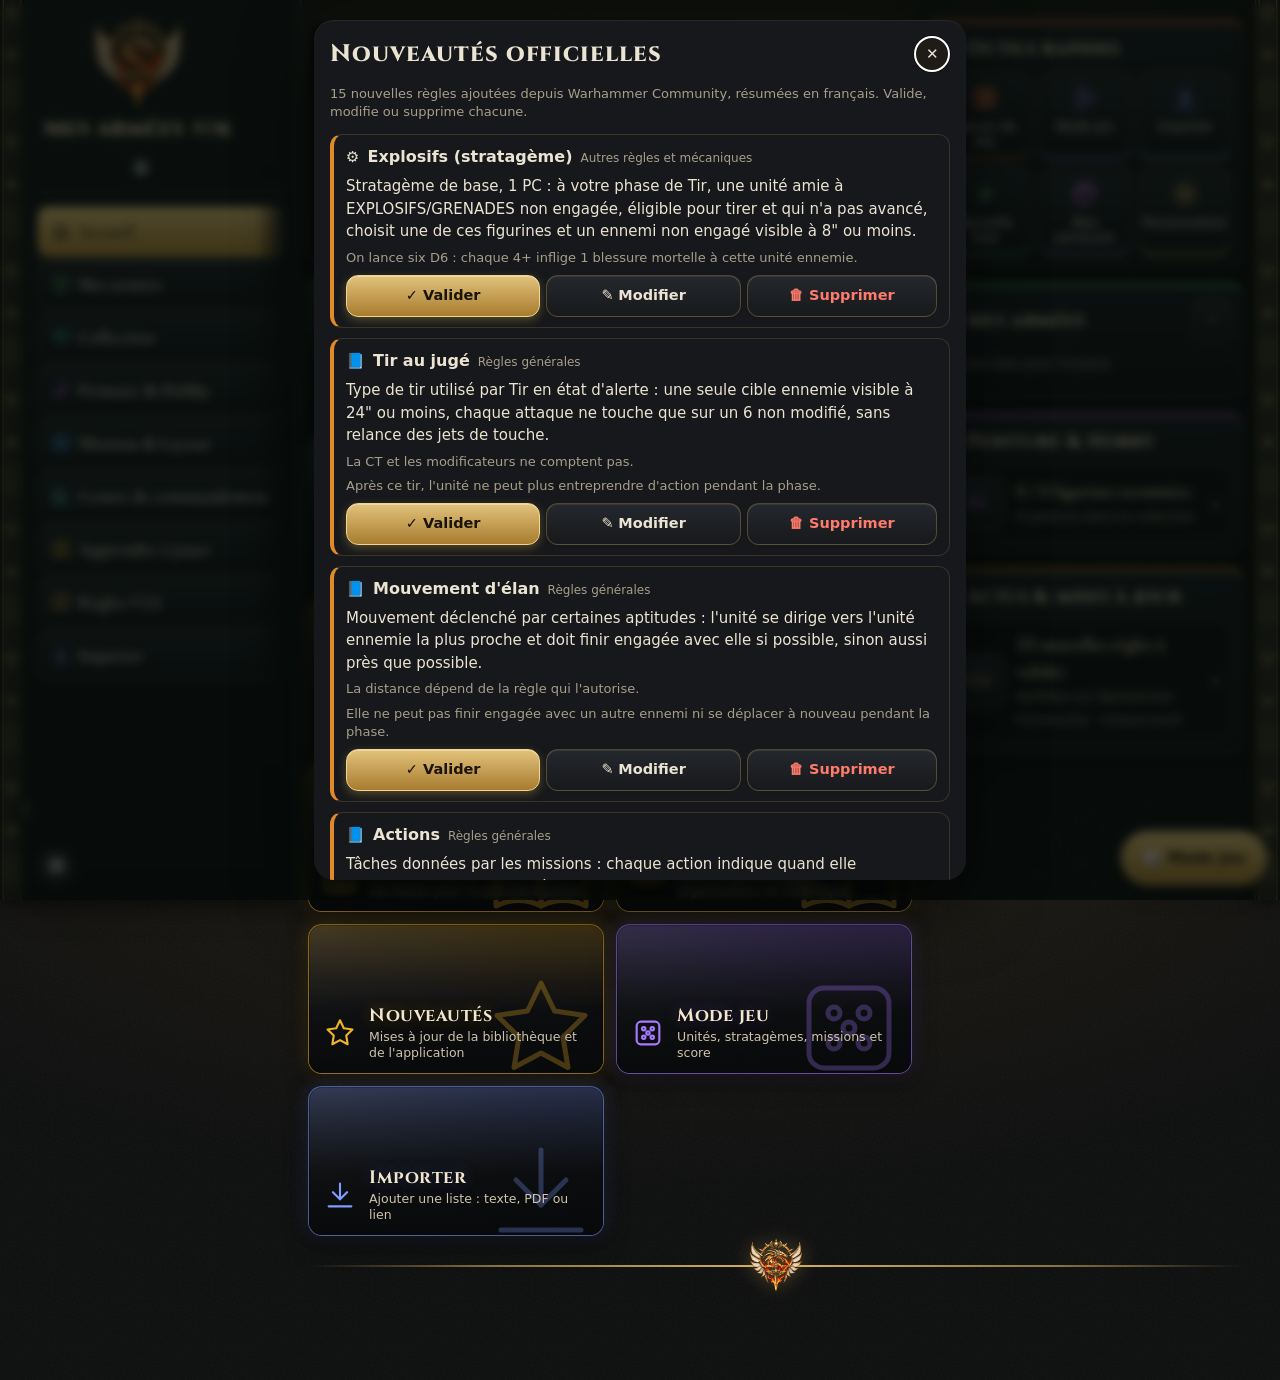
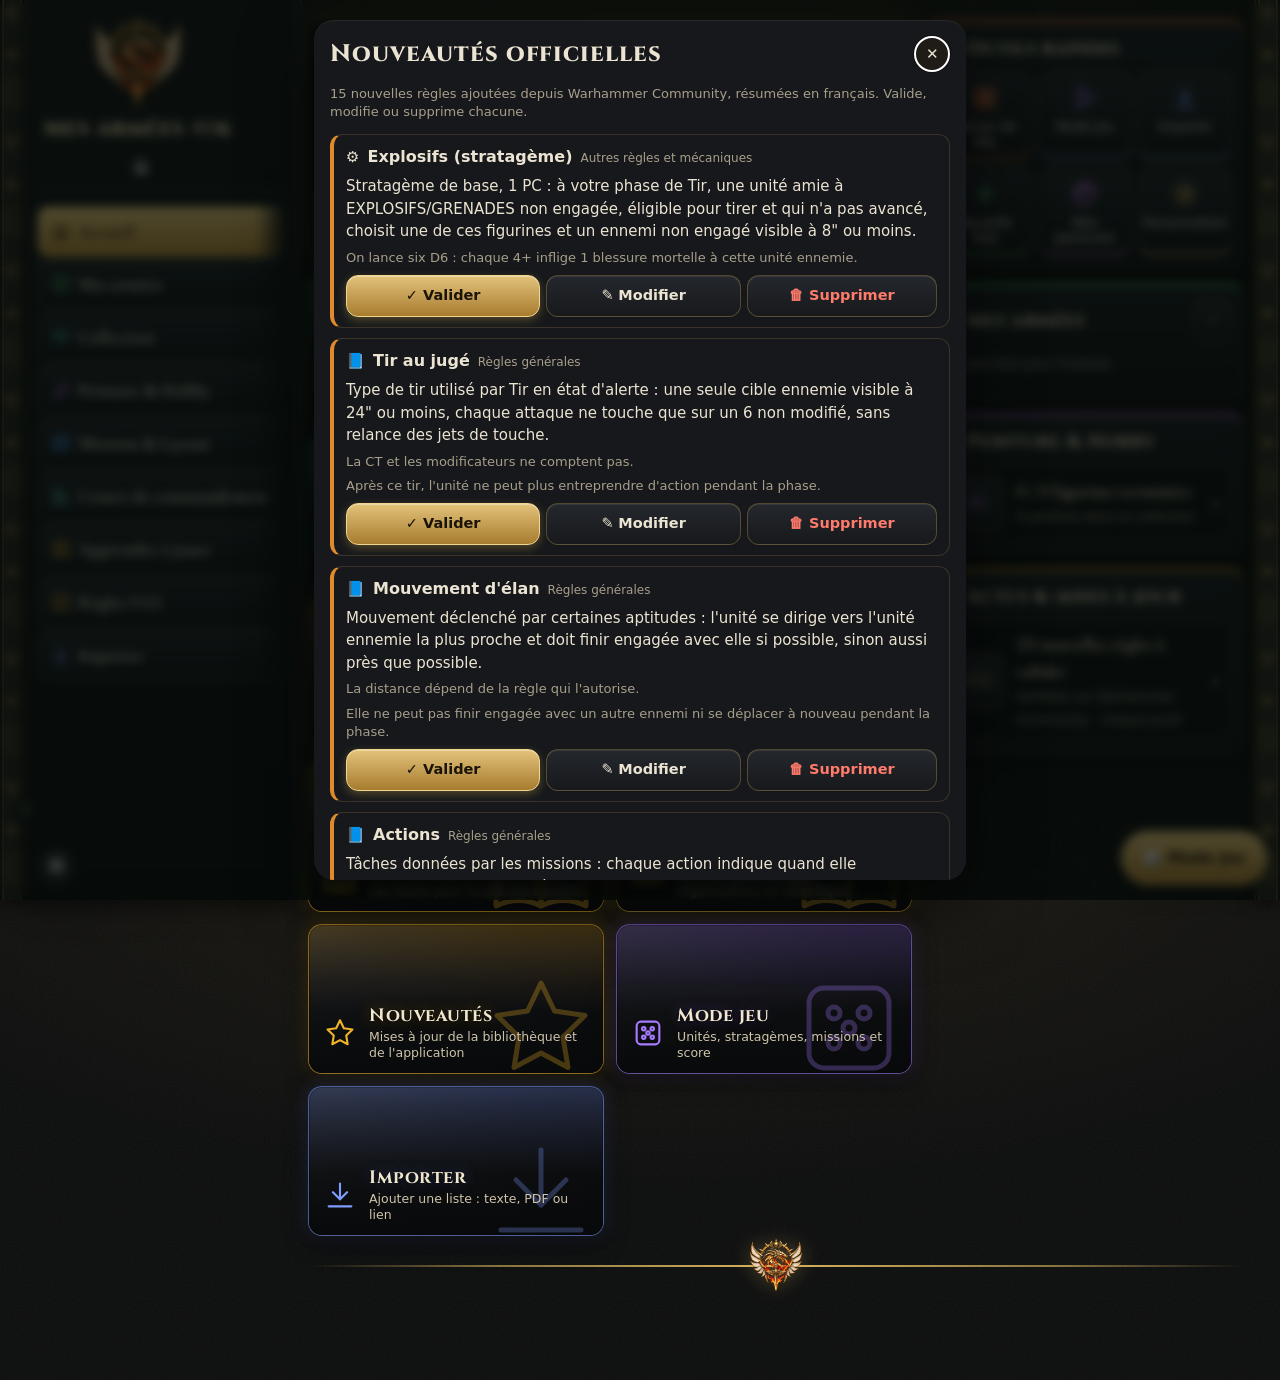
